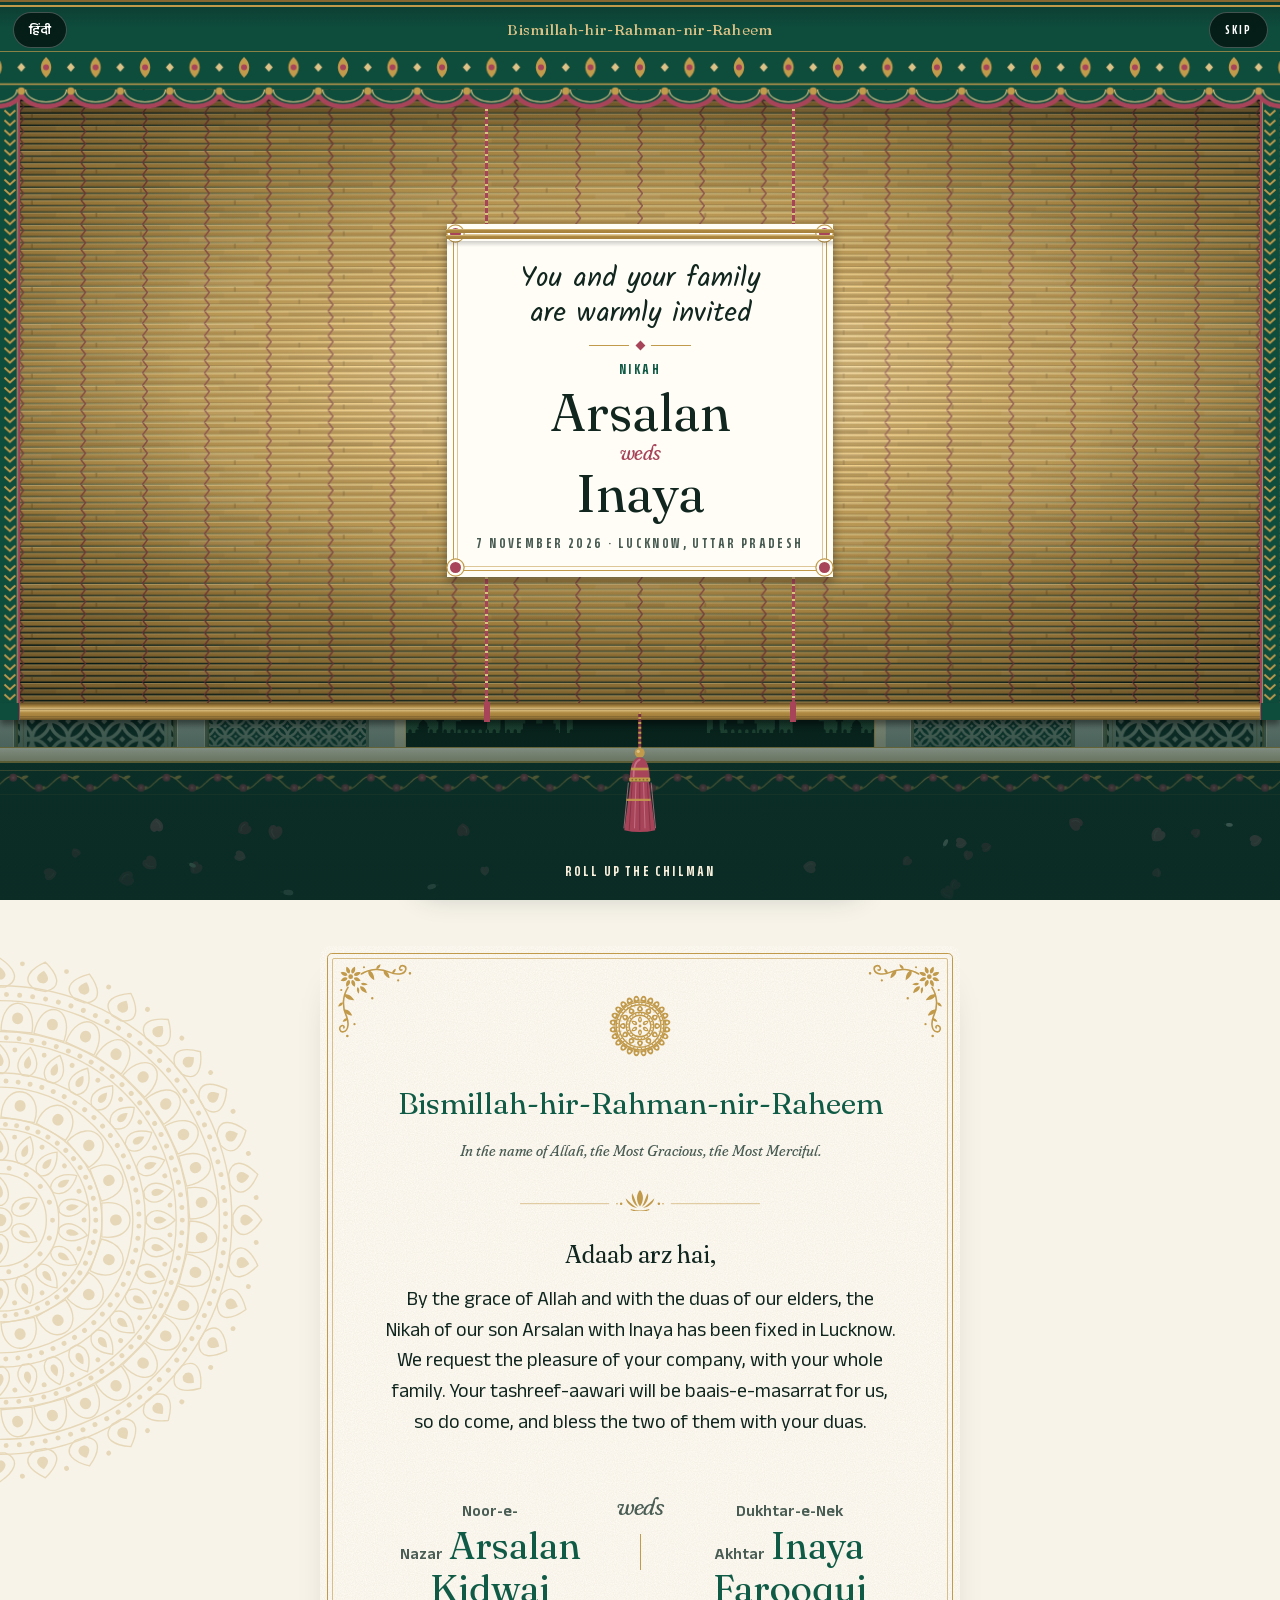
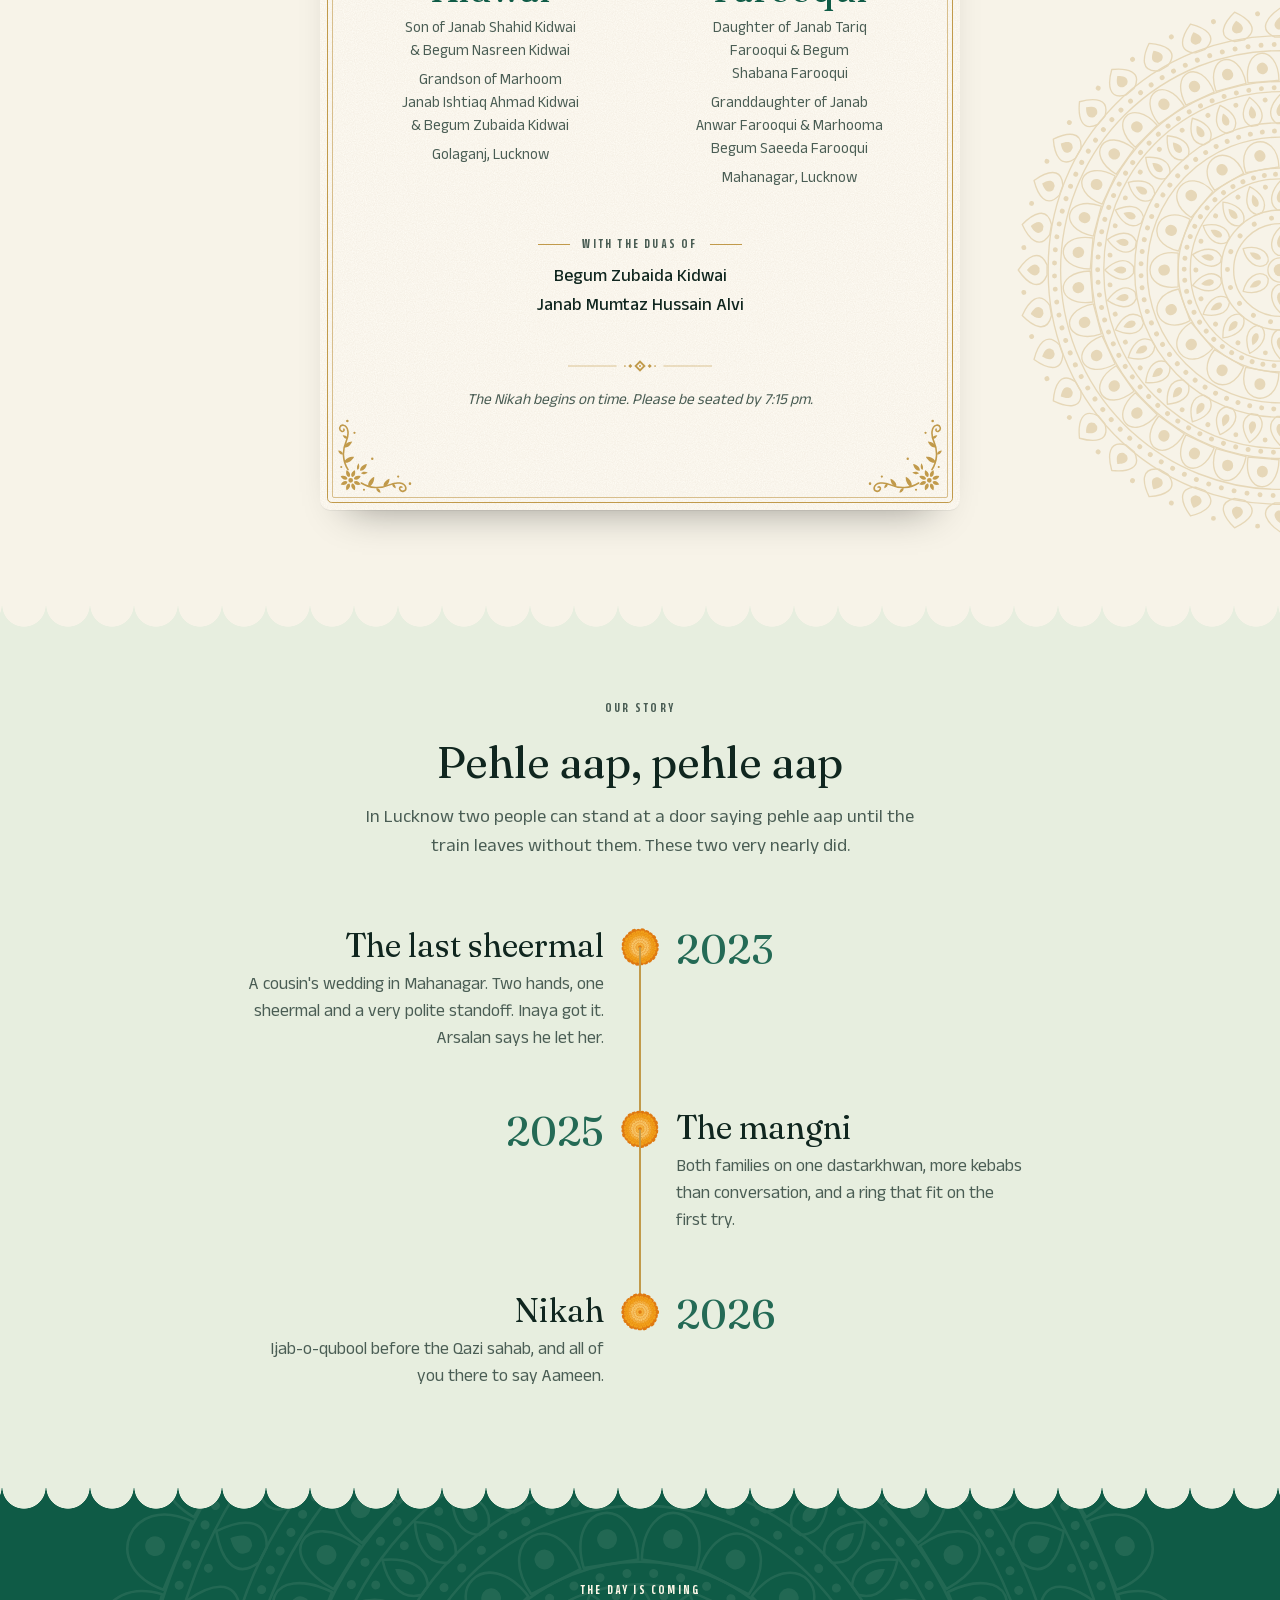
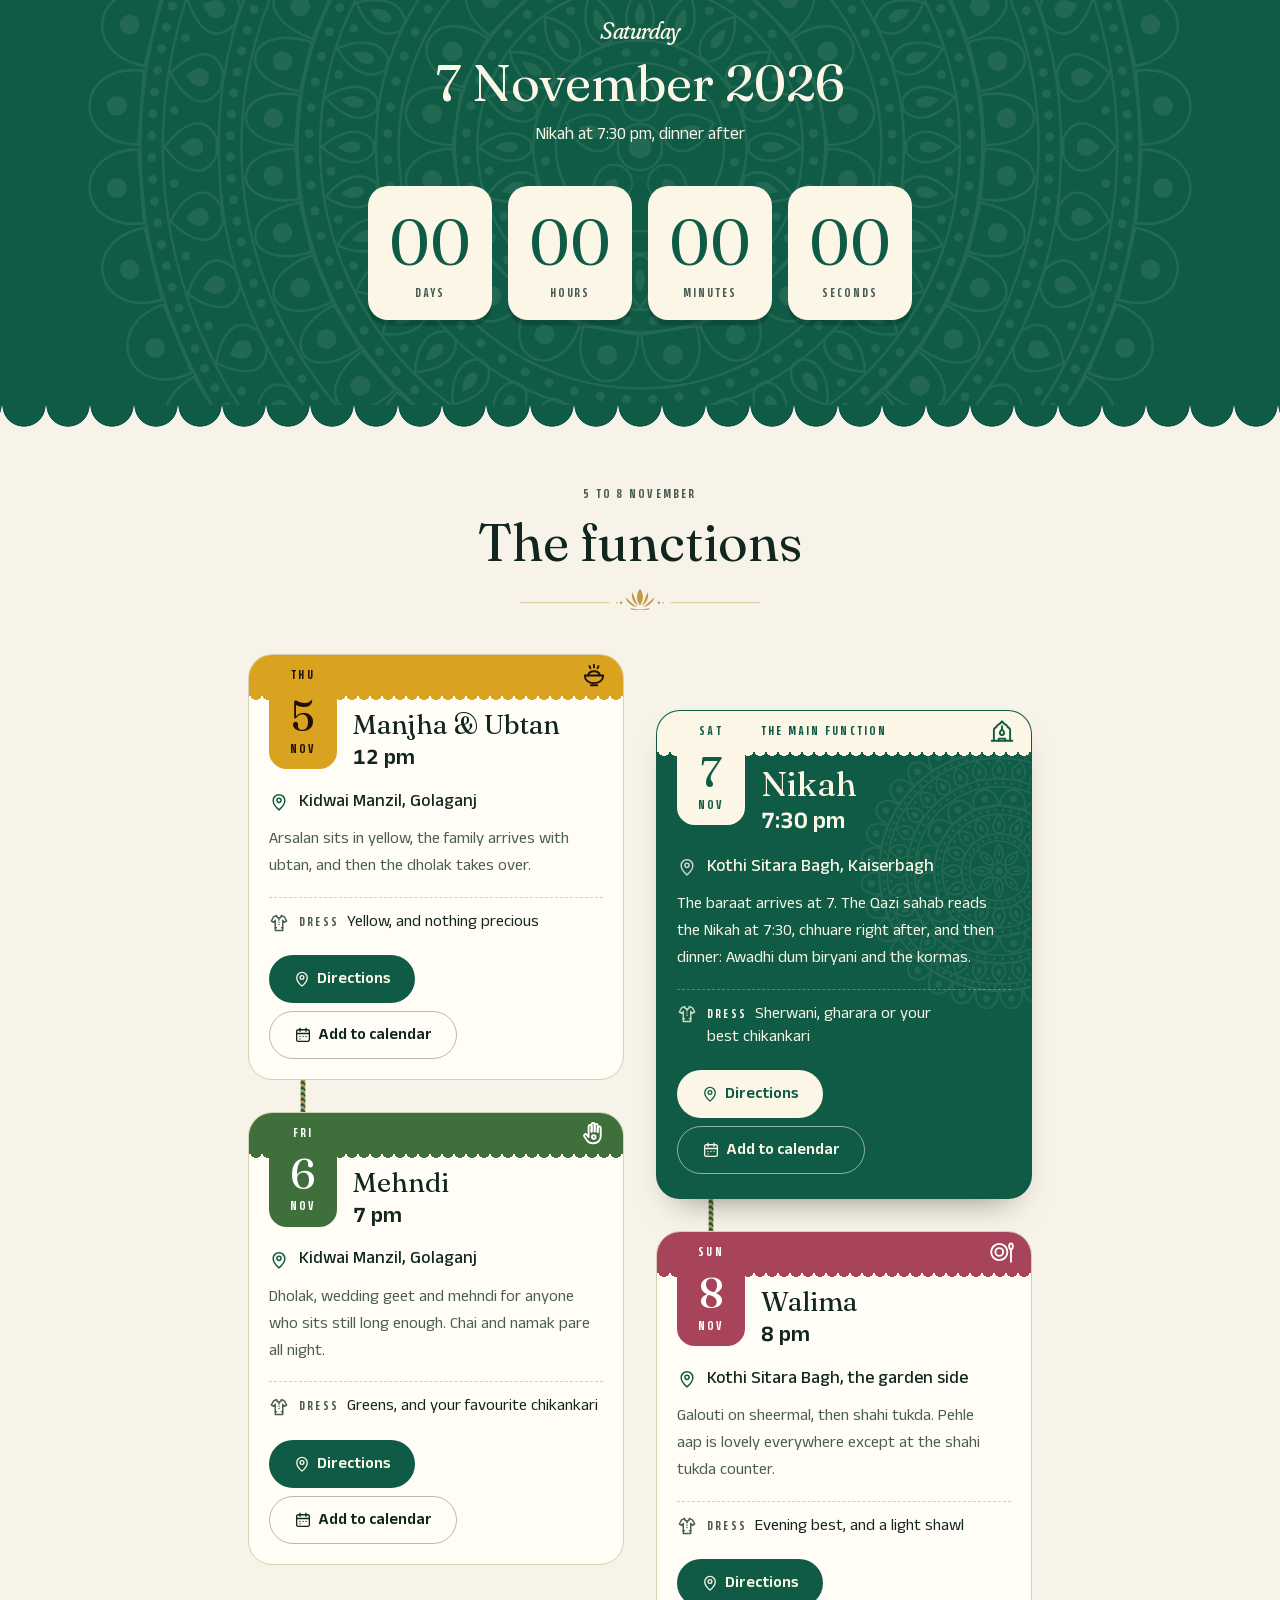
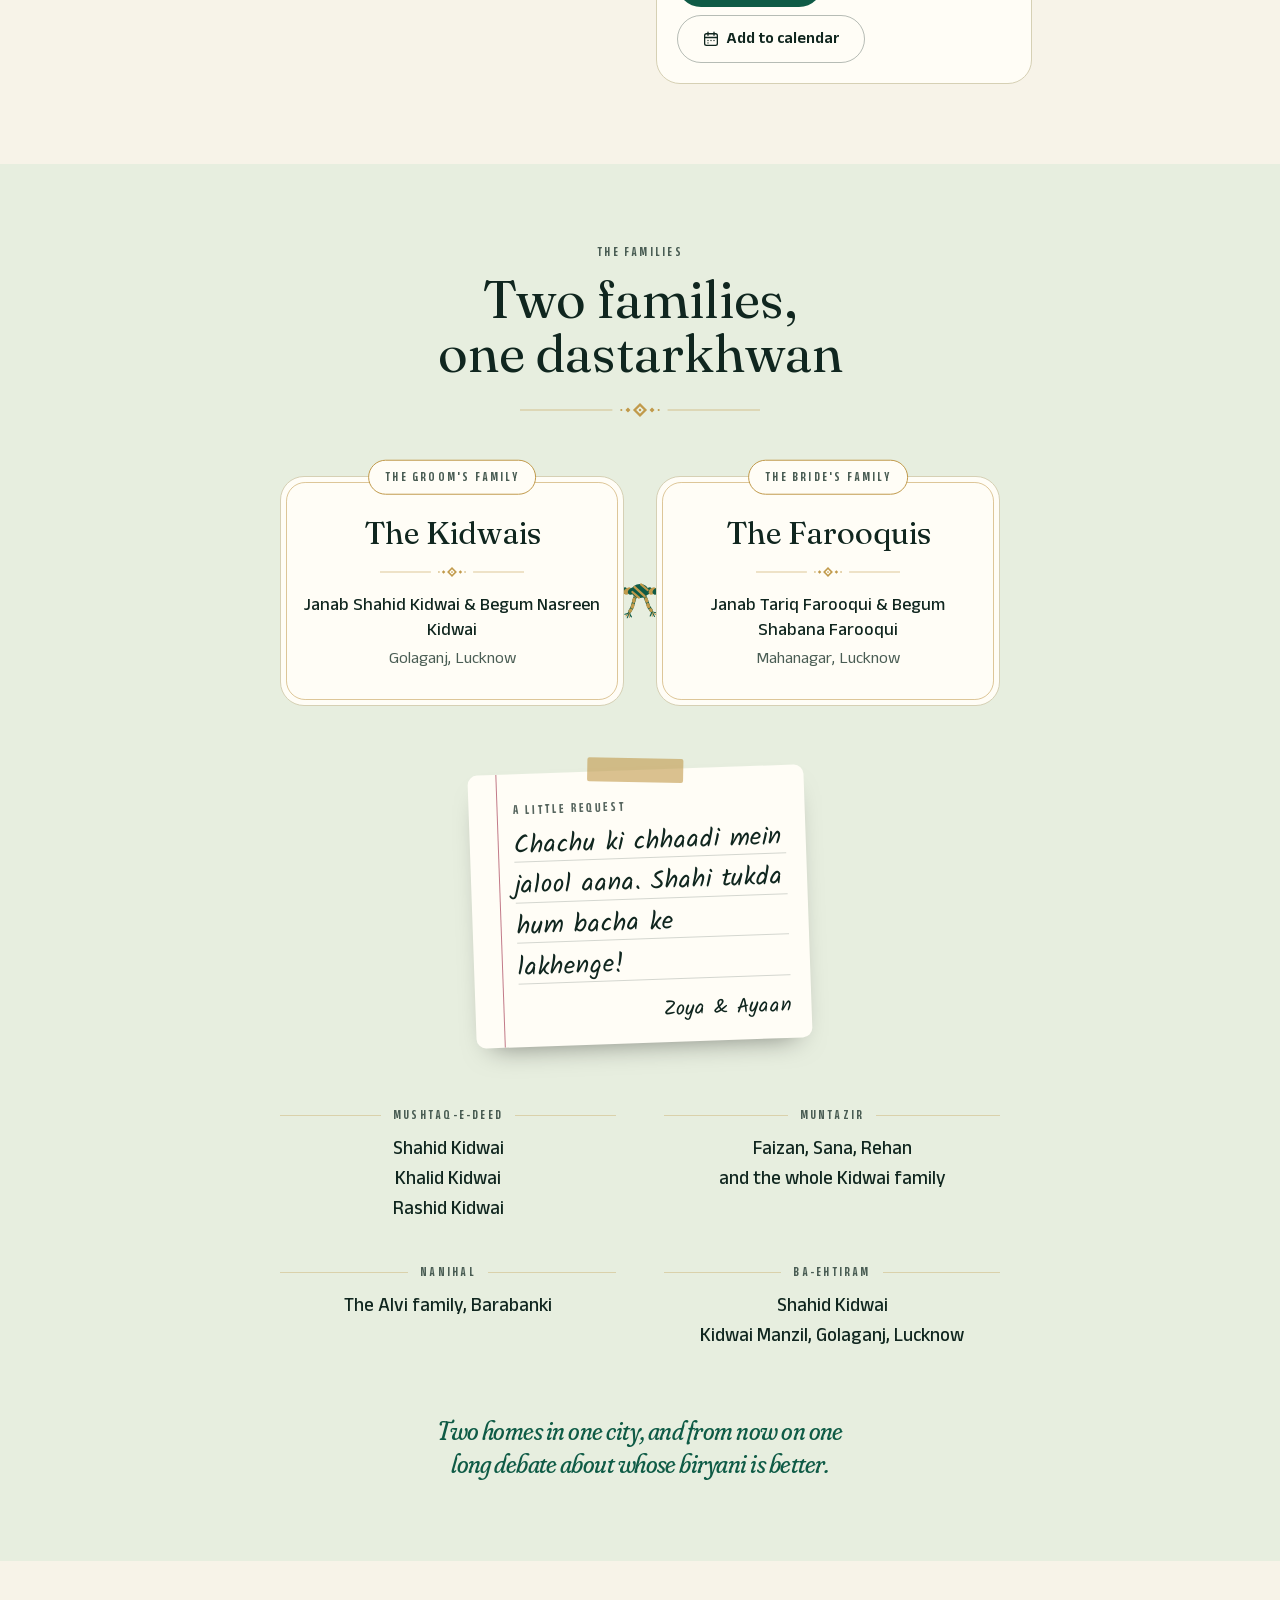
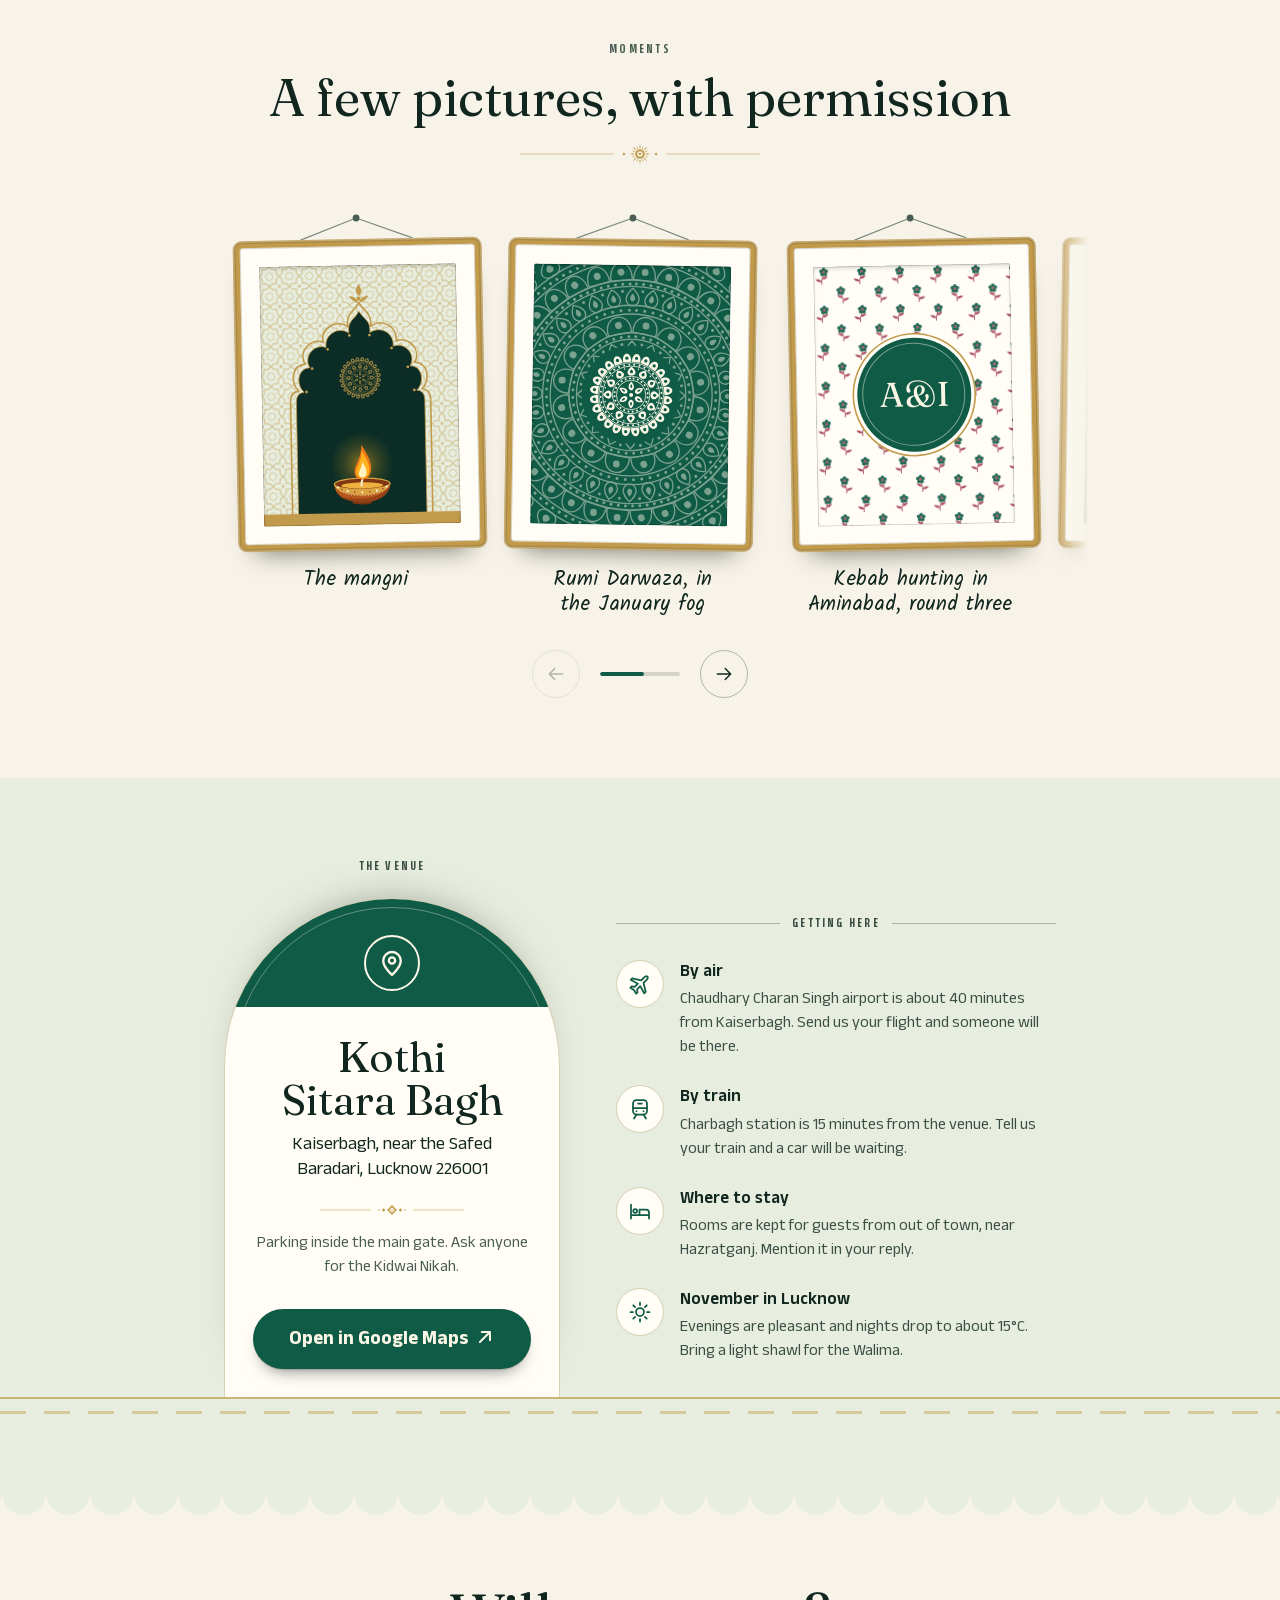
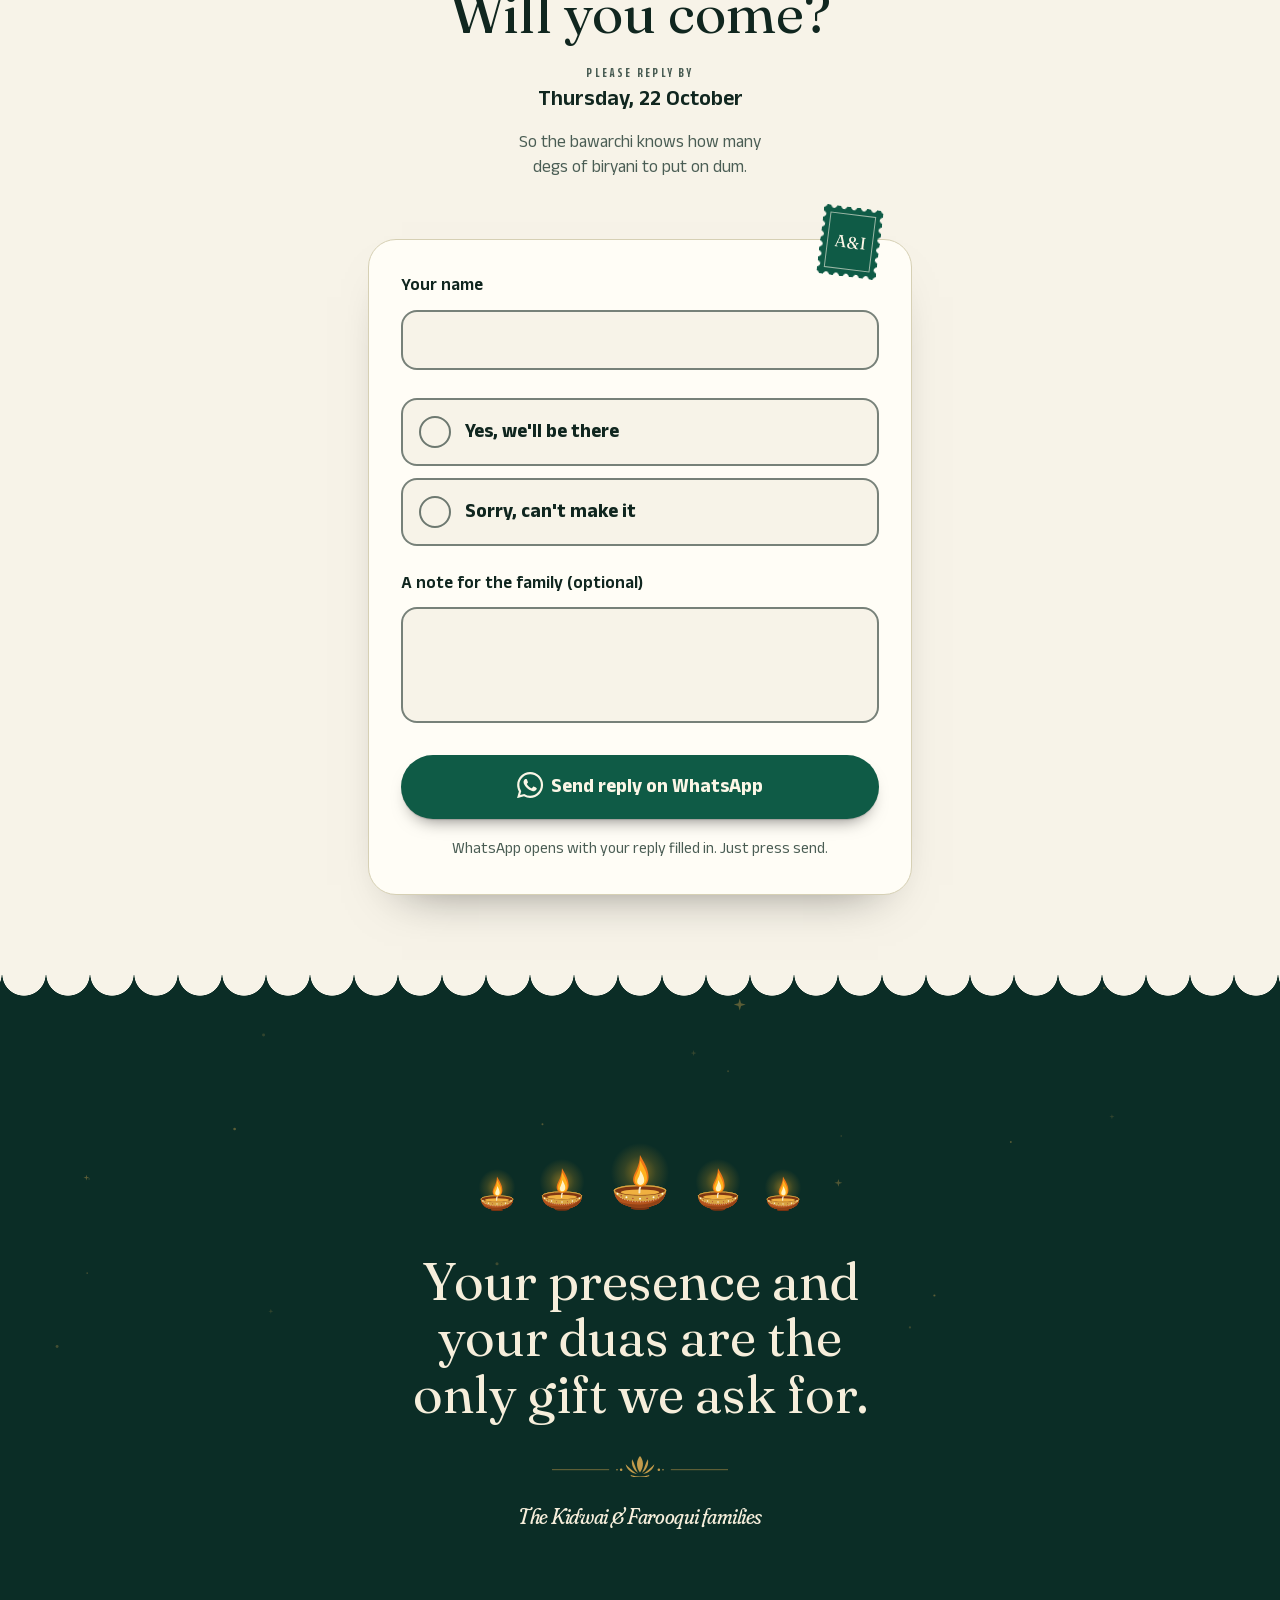
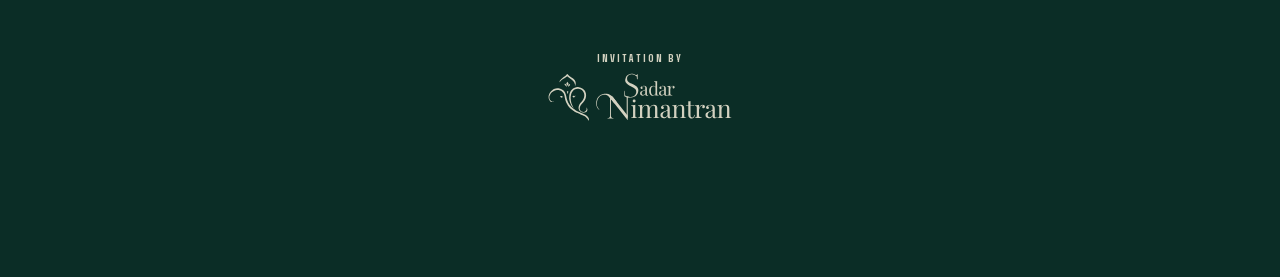
==== index.html @ 060db941 "Publish invitation at GitHub Pages root Co-authored-by: Copilot <223556219+Copilot@users.noreply.git" ====
<!DOCTYPE html><html lang="en-IN" data-scroll-behavior="smooth" class="rozha_one_fb8da846-module__mEJhaW__variable fraunces_39f4e5ae-module__KIwuOG__variable anek_devanagari_e30c425-module__dc5SAa__variable anek_latin_2d31f974-module__HtJTQG__variable kalam_dbe3404c-module__3u8vNa__variable baloo_2_d93e222-module__LskO8q__variable tiro_devanagari_hindi_85c24d3a-module__KNwxJa__variable antialiased" style="overflow: hidden; overscroll-behavior: none; scroll-padding-top: 0px;"><head><meta charset="utf-8"><meta name="viewport" content="width=device-width, initial-scale=1, viewport-fit=cover"><link rel="stylesheet" href="css/2alt8jqq6783k.css" data-precedence="next"><link rel="stylesheet" href="css/2plwyeaesegzf.css" data-precedence="next"><style data-precedence="medium" data-href="sn-scene-noor">
.nr{--aw:min(76cqw,58cqh);--at:13cqh;--fl:18cqh;--fz:5.4cqh;--pier:3.2cqw;--sw:25cqw;--st:23cqh;--lw:min(13.5cqw,7.2cqh);--sky:calc(var(--aw)*.15);--fw:.5}
.nr-wide,.nr-flat{display:none}
.nr-arch{position:absolute;top:var(--at);bottom:var(--fl);left:calc(50% - var(--aw)/2);width:var(--aw)}
.nr-side{position:absolute;top:var(--st);bottom:var(--fl);width:var(--sw)}
.nr-s1l{left:calc(50% - var(--aw)/2 - var(--pier) - var(--sw))}
.nr-s1r{left:calc(50% + var(--aw)/2 + var(--pier))}
.nr-s2l{left:calc(50% - var(--aw)/2 - var(--pier)*2 - var(--sw)*2)}
.nr-s2r{left:calc(50% + var(--aw)/2 + var(--pier)*2 + var(--sw))}
.nr-open{position:absolute;left:1.92%;right:1.92%;bottom:0}
.nr-fish{--fishw:min(calc(var(--aw)*var(--fw)),var(--fishmax,26cqh));position:absolute;left:50%;width:var(--fishw);margin-left:calc(var(--fishw)/-2);top:calc(var(--at) - var(--fishw)*.2545)}
.nr-rose{position:absolute;top:calc(var(--at) + var(--aw)*.07);width:calc(var(--aw)*.1)}
.nr-moon{position:absolute;left:calc(50% + var(--aw)*.17);top:calc(var(--at) + var(--aw)*.27);width:calc(var(--aw)*.15)}
.nr-lamp{position:absolute;transform-origin:50% 0}
.nr-lamp>div{transform-origin:50% 0;width:calc(var(--lw)*var(--k,1));margin-left:calc(var(--lw)*var(--k,1)/-2)}
.nr-chain{width:max(1px,.26cqw);height:var(--ch,2.4cqh);margin:0 auto}
.nr-lamp-c{left:50%;top:calc(var(--at) + .3cqh);--k:1.04}
.nr-lamp-l1,.nr-lamp-r1{--k:.66;--ch:8.6cqh;top:var(--fz)}
.nr-lamp-l1{left:5cqw}
.nr-lamp-r1{left:95cqw}
.nr-pool{position:absolute;width:calc(var(--lw)*3.4);height:calc(var(--lw)*3.4);margin-left:calc(var(--lw)*-1.7);margin-top:calc(var(--ch,2.4cqh) + var(--lw)*var(--k,1)*.72 - var(--lw)*1.7);border-radius:50%}
.nr-petal{position:absolute;width:var(--s);height:var(--s);left:var(--x);top:var(--y)}
.nr-lit{opacity:0}
@container (min-aspect-ratio:3/5) and (max-aspect-ratio:1/1){
.nr{--at:10.5cqh;--lw:min(13.5cqw,5.4cqh);--fishmax:20cqh}
.nr-moon{left:calc(50% + var(--aw)*.12);top:calc(var(--at) + var(--aw)*.16);width:calc(var(--aw)*.09)}
}
@container (min-aspect-ratio:1/1){
.nr{--aw:min(max(38cqw,52cqh),62cqh);--at:13cqh;--fl:18cqh;--pier:2.2cqw;--sw:calc((100cqw - var(--aw) - var(--pier)*5)/4);--st:24cqh;--lw:min(7.2cqw,8.4cqh);--sky:min(calc(var(--aw)*.15),9cqh);--fw:.38}
.nr-wide{display:block}
.nr-tall{display:none}
.nr-lamp-l1,.nr-lamp-r1{--k:.8;--ch:2.2cqh;top:calc(var(--st) + .2cqh)}
.nr-lamp-l1{left:calc(50% - var(--aw)/2 - var(--pier) - var(--sw)/2)}
.nr-lamp-r1{left:calc(50% + var(--aw)/2 + var(--pier) + var(--sw)/2)}
.nr-lamp-l2,.nr-lamp-r2{--k:.66;--ch:calc(var(--at) + var(--aw)*.1 - var(--fz));top:var(--fz)}
.nr-lamp-l2{left:calc(50% - var(--aw)/2 - var(--pier)/2)}
.nr-lamp-r2{left:calc(50% + var(--aw)/2 + var(--pier)/2)}
.nr-moon{left:calc(50% + var(--aw)/2 + var(--pier) + var(--sw)*.36);top:calc(var(--st) + var(--sw)*1.08);width:calc(var(--sw)*.3)}
.nr-petal{left:var(--xw,var(--x))}
}
@container (min-aspect-ratio:2/1){
.nr{--aw:min(60cqw,130cqh);--at:11cqh;--st:22cqh;--fw:.24;--sky:min(calc(var(--aw)*.12),8cqh)}
.nr-flat{display:block}
.nr-round{display:none}
}
@keyframes nr-light{0%{opacity:0}28%{opacity:.9}42%{opacity:.45}60%{opacity:1}74%{opacity:.82}100%{opacity:1}}
@keyframes nr-fade{from{opacity:0}to{opacity:1}}
@keyframes nr-moon{from{opacity:0;transform:translateY(18%)}to{opacity:1;transform:translateY(0)}}
@keyframes nr-glow{from{opacity:.55}to{opacity:1}}
@keyframes nr-swing{0%{transform:rotate(7deg)}22%{transform:rotate(-5deg)}44%{transform:rotate(3.2deg)}66%{transform:rotate(-1.8deg)}84%{transform:rotate(.8deg)}100%{transform:rotate(0)}}
@keyframes nr-sway{from{transform:rotate(-1.2deg)}to{transform:rotate(1.2deg)}}
@keyframes nr-settle{0%{opacity:0;transform:translateY(-70%) scale(.6)}60%{opacity:1}100%{opacity:1;transform:none}}
[data-active="true"]>.nr .nr-lit{animation:nr-light 1.1s ease-out var(--d,1s) both}
[data-active="true"]>.nr .nr-stars{animation:nr-fade 2.4s ease-out .3s both}
[data-active="true"]>.nr .nr-moon{animation:nr-moon 1.6s cubic-bezier(.22,1,.36,1) .2s both}
[data-active="true"]>.nr .nr-halo{animation:nr-glow 5.5s ease-in-out 1.8s infinite alternate}
[data-active="true"]>.nr .nr-lamp{animation:nr-swing 2.6s cubic-bezier(.37,0,.63,1) var(--s,.2s) both}
[data-active="true"]>.nr .nr-lamp>div{animation:nr-sway 7s cubic-bezier(.37,0,.63,1) calc(var(--s,.2s) + 2.6s) infinite alternate}
[data-active="true"]>.nr .nr-petal{animation:nr-settle .9s cubic-bezier(.22,1,.36,1) var(--d,1.2s) both}
[data-active="false"]>.nr *{animation-play-state:paused!important}
@media (prefers-reduced-motion:reduce){
[data-active="true"]>.nr .nr-lit,[data-active="true"]>.nr .nr-stars,[data-active="true"]>.nr .nr-moon,[data-active="true"]>.nr .nr-petal{animation-delay:0s}
[data-active="true"]>.nr .nr-lamp,[data-active="true"]>.nr .nr-lamp>div,[data-active="true"]>.nr .nr-halo{animation:none}
}
</style><style data-precedence="default" data-href="sn-invite-hero nyota-invite-story">
.sn-hero{--hero-cap:13.5svh;--hero-name:clamp(2.1rem,min(19cqw,var(--hero-cap)),8.5rem);--hero-pad:6rem;--hero-shift:0rem}
@media (max-height:740px){.sn-hero{--hero-shift:1.5rem}}
@media (max-height:480px) and (orientation:landscape){
.sn-hero{--hero-cap:12svh;--hero-pad:5rem;--hero-shift:-.5rem}
.sn-hero-names{display:flex;flex-wrap:wrap;align-items:baseline;justify-content:center;column-gap:.4em}
.sn-hero-join{margin-block:0;font-size:.5em}
.sn-hero-join>[aria-hidden]{display:none}
.sn-hero-note{max-width:44em}
}

@keyframes story-flower {
  from { opacity: 0; transform: scale(0.3) rotate(-70deg); }
  to { opacity: 1; transform: none; }
}
@keyframes story-thread {
  from { transform: scaleY(0); }
  to { transform: none; }
}
@supports (animation-timeline: view()) {
  @media (prefers-reduced-motion: no-preference) {
    .story-flower {
      animation: story-flower linear both;
      animation-timeline: view(0px);
      animation-range: entry 0px entry 190px;
    }
    .story-thread {
      animation: story-thread linear both;
      animation-timeline: view(0px);
      animation-range: entry 150px entry calc(100% + 170px);
    }
  }
}
</style><meta name="theme-color" content="#0b2d26"><title>Arsalan weds Inaya · Sample wedding invitation · Sadar Nimantran</title><meta name="description" content="By the grace of Allah and with the duas of our elders, the Nikah of our son Arsalan with Inaya has been fixed in Lucknow. We request the pleasure of your…"><meta name="application-name" content="Sadar Nimantran"><meta name="robots" content="index, follow"><link rel="canonical" href="https://sadarnimantran.in/invite/arsalan-inaya"><meta name="format-detection" content="telephone=no"><meta property="og:title" content="Arsalan weds Inaya"><meta property="og:description" content="By the grace of Allah and with the duas of our elders, the Nikah of our son Arsalan with Inaya has been fixed in Lucknow. We request the pleasure of your…"><meta property="og:url" content="https://sadarnimantran.in/invite/arsalan-inaya"><meta property="og:locale" content="en_IN"><meta property="og:image" content="og"><meta property="og:image:width" content="1200"><meta property="og:image:height" content="630"><meta property="og:image:alt" content="Arsalan weds Inaya"><meta property="og:type" content="website"><meta name="twitter:card" content="summary_large_image"><meta name="twitter:title" content="Arsalan weds Inaya"><meta name="twitter:description" content="By the grace of Allah and with the duas of our elders, the Nikah of our son Arsalan with Inaya has been fixed in Lucknow. We request the pleasure of your…"><meta name="twitter:image" content="https://sadarnimantran.in/api/og?slug=arsalan-inaya"><link rel="icon" href="favicon.ico" sizes="48x48" type="image/x-icon"><link rel="icon" href="fonts/icon.svg" sizes="any" type="image/svg+xml"><link rel="apple-touch-icon" href="images/apple-icon.png" sizes="180x180" type="image/png"><meta name="next-size-adjust" content=""><style></style></head><body style="overflow: hidden; overscroll-behavior: none; background-color: rgb(11, 45, 38);"><div hidden=""><!--$--><!--/$--></div><svg width="0" height="0" aria-hidden="true" focusable="false" style="position:absolute;width:0;height:0;overflow:hidden"><defs><g id="zm"><g id="zm0"><path d="M41.1 -2A3.7 3.7 0 0 1 44.9 3.8A4.1 4.1 0 0 1 40 9.5A3.8 3.8 0 0 1 42.5 16.2A3.9 3.9 0 0 1 36.2 19.7A3.9 3.9 0 0 1 36.9 26.8A4 4 0 0 1 29.6 28.6A4.6 4.6 0 0 1 29.5 37.1A4.3 4.3 0 0 1 21.8 34.9A3.8 3.8 0 0 1 18.8 41.2A3.9 3.9 0 0 1 11.8 39.4A4.2 4.2 0 0 1 7.4 45.8A4 4 0 0 1 1.6 41.1A4.6 4.6 0 0 1 -4.3 47.2A4.8 4.8 0 0 1 -9.6 40A3.7 3.7 0 0 1 -16.1 42A3.4 3.4 0 0 1 -19 36.5A4.3 4.3 0 0 1 -26.9 38.3A4.6 4.6 0 0 1 -28.2 30A3.7 3.7 0 0 1 -35 28.6A4.1 4.1 0 0 1 -35.4 21A3.6 3.6 0 0 1 -41.2 17.7A3.4 3.4 0 0 1 -39.5 11.5A4.4 4.4 0 0 1 -46.4 7.1A4.5 4.5 0 0 1 -41.2 0.7A4.1 4.1 0 0 1 -45.9 -5.2A3.6 3.6 0 0 1 -40.2 -8.7A4.3 4.3 0 0 1 -44 -15.8A4.3 4.3 0 0 1 -36.6 -18.8A4.2 4.2 0 0 1 -38.2 -26.4A4.3 4.3 0 0 1 -30.5 -27.7A4.1 4.1 0 0 1 -29.8 -35.3A4.4 4.4 0 0 1 -21.7 -35A4.4 4.4 0 0 1 -19.3 -42.9A4.2 4.2 0 0 1 -12.4 -39.2A4 4 0 0 1 -8 -45.2A4.2 4.2 0 0 1 -1.4 -41.1A3.7 3.7 0 0 1 4.3 -45A4 4 0 0 1 9.8 -40A3.8 3.8 0 0 1 16.4 -42.2A3.3 3.3 0 0 1 18.8 -36.6A4.4 4.4 0 0 1 26.7 -38.7A4.8 4.8 0 0 1 28.2 -30A4.4 4.4 0 0 1 36.3 -29.6A4.2 4.2 0 0 1 34.9 -21.9A4.5 4.5 0 0 1 42.8 -19.6A4.4 4.4 0 0 1 39.3 -12.3A4.5 4.5 0 0 1 46.5 -8.2A4.4 4.4 0 0 1 41.1 -2Z" fill="var(--z2,#e07b12)" stroke="none" stroke-width="0" stroke-linejoin="round"></path><path d="M45.3 3.8L40.7 3.4M42.4 16.2L38.2 14.6M36.7 26.7L33 24M28.3 35.6L25.4 32M18.8 41.4L16.9 37.2M7.3 44.9L6.5 40.3M-4.1 45.2L-3.7 40.7M-16.3 42.4L-14.6 38.2M-26.1 37.2L-23.4 33.5M-35.2 28.8L-31.6 25.9M-41.8 17.9L-37.6 16.1M-44.9 6.9L-40.4 6.2M-45.1 -5.1L-40.6 -4.6M-42.8 -15.3L-38.5 -13.8M-37.4 -25.8L-33.6 -23.2M-29.3 -34.7L-26.4 -31.2M-18.7 -41.4L-16.8 -37.2M-7.9 -44.7L-7.1 -40.2M4.4 -45.2L3.9 -40.7M16.4 -42.4L14.8 -38.1M25.8 -37.4L23.2 -33.6M35.2 -28.7L31.6 -25.8M41.3 -18.9L37.1 -17M44.8 -7.9L40.2 -7.1" fill="none" stroke="var(--z5,#ca6710)" stroke-width="0.5" stroke-linecap="round"></path></g><g id="zm1"><path d="M35.9 5.8A3.6 3.6 0 0 1 37.9 12.2A3.6 3.6 0 0 1 32.6 16.1A3.8 3.8 0 0 1 33.2 23.1A3.9 3.9 0 0 1 26.3 25.1A4 4 0 0 1 25 32.3A4.2 4.2 0 0 1 17.3 32A4.3 4.3 0 0 1 14.2 39.3A4.2 4.2 0 0 1 7.4 35.6A3.7 3.7 0 0 1 2.2 40.2A3.9 3.9 0 0 1 -3.7 36.2A3.9 3.9 0 0 1 -10.2 39.6A3.7 3.7 0 0 1 -13.6 33.7A3.5 3.5 0 0 1 -20.1 34.1A3.7 3.7 0 0 1 -23.2 28A3.7 3.7 0 0 1 -29.9 26.7A4 4 0 0 1 -30.8 19.3A4.3 4.3 0 0 1 -38.3 16.7A4.1 4.1 0 0 1 -35 9.8A3.8 3.8 0 0 1 -40.2 5A3.7 3.7 0 0 1 -36.3 -0.8A3.5 3.5 0 0 1 -39 -6.7A3.5 3.5 0 0 1 -34.5 -11.4A3.6 3.6 0 0 1 -35.6 -18.1A4 4 0 0 1 -29.1 -21.8A4.1 4.1 0 0 1 -29 -29.4A4.3 4.3 0 0 1 -21.1 -29.6A3.6 3.6 0 0 1 -18 -35.5A3.5 3.5 0 0 1 -11.6 -34.5A4 4 0 0 1 -7.1 -40.4A4.1 4.1 0 0 1 -0.8 -36.3A3.6 3.6 0 0 1 5.1 -39.4A3.4 3.4 0 0 1 9.6 -35.1A4.2 4.2 0 0 1 16.9 -38A4 4 0 0 1 19.1 -30.9A3.7 3.7 0 0 1 25.9 -30.7A4.1 4.1 0 0 1 27.9 -23.3A4.3 4.3 0 0 1 35.7 -21.6A4.2 4.2 0 0 1 33.5 -14.2A4 4 0 0 1 39.8 -10.2A3.6 3.6 0 0 1 36 -4.8A4.4 4.4 0 0 1 41.9 0.7A4.3 4.3 0 0 1 35.9 5.8Z" fill="var(--z1,#f2a31b)" stroke="var(--z2,#e07b12)" stroke-width="0.8" stroke-linejoin="round"></path><path d="M38.2 12.3L34.1 11M32.9 23L29.4 20.5M24.6 31.7L22 28.4M13.6 37.7L12.2 33.7M2.2 40.1L2 35.8M-10 38.9L-8.9 34.7M-20.4 34.6L-18.2 30.9M-29.9 26.7L-26.7 23.9M-36.8 16L-32.9 14.3M-39.8 4.9L-35.6 4.4M-39.5 -6.8L-35.3 -6.1M-35.8 -18.2L-32 -16.2M-28.2 -28.6L-25.2 -25.5M-18.2 -35.8L-16.2 -32M-7 -39.5L-6.2 -35.3M5.1 -39.8L4.6 -35.6M16.3 -36.7L14.5 -32.8M25.9 -30.6L23.2 -27.4M34.3 -20.8L30.7 -18.6M38.9 -10L34.7 -8.9M40.1 0.7L35.9 0.6" fill="none" stroke="var(--z2,#e07b12)" stroke-width="0.5" stroke-linecap="round"></path></g><g id="zm2"><path d="M31 -3.8A3.8 3.8 0 0 1 35.1 1.9A3.5 3.5 0 0 1 30.5 6.5A3.5 3.5 0 0 1 31.7 12.9A3.8 3.8 0 0 1 26.1 17.1A3.9 3.9 0 0 1 25.9 24.4A3.5 3.5 0 0 1 19.4 24.4A3.5 3.5 0 0 1 16.4 30.2A3.8 3.8 0 0 1 9.3 29.8A3.8 3.8 0 0 1 4.5 34.8A3.7 3.7 0 0 1 -1.2 31.2A4.1 4.1 0 0 1 -7.6 35.2A4 4 0 0 1 -11.6 29A4 4 0 0 1 -18.8 30.5A4 4 0 0 1 -20.7 23.4A3.6 3.6 0 0 1 -27 21.5A4.2 4.2 0 0 1 -28 13.8A3.6 3.6 0 0 1 -33.2 9.6A3.3 3.3 0 0 1 -31 4A3.5 3.5 0 0 1 -34.1 -1.6A3.4 3.4 0 0 1 -30.5 -6.8A4 4 0 0 1 -33 -13.8A3.9 3.9 0 0 1 -26.4 -16.7A4 4 0 0 1 -26.4 -24A4 4 0 0 1 -18.9 -24.8A3.7 3.7 0 0 1 -16 -31A4 4 0 0 1 -8.8 -29.9A3.4 3.4 0 0 1 -3.8 -33.8A2.9 2.9 0 0 1 1 -31.2A3.7 3.7 0 0 1 7.2 -34.3A3.8 3.8 0 0 1 11.6 -29A3.4 3.4 0 0 1 18 -28.9A3.5 3.5 0 0 1 20.9 -23.2A3.6 3.6 0 0 1 27.3 -21.3A3.7 3.7 0 0 1 27.6 -14.5A3.7 3.7 0 0 1 33.3 -10.7A3.9 3.9 0 0 1 31 -3.8Z" fill="var(--z1,#f2a31b)" stroke="var(--z2,#e07b12)" stroke-width="0.8" stroke-linejoin="round"></path><path d="M34.4 1.8L30.5 1.6M31.9 12.9L28.3 11.5M25.1 23.6L22.2 20.9M16.4 30.3L14.6 26.8M4.4 34.2L3.9 30.3M-7.3 33.7L-6.5 29.8M-18.1 29.3L-16.1 26M-27 21.4L-23.9 19M-33.1 9.6L-29.3 8.5M-34.4 -1.6L-30.5 -1.5M-31.8 -13.3L-28.2 -11.7M-25.5 -23.2L-22.6 -20.6M-15.8 -30.6L-14 -27.1M-3.8 -34.2L-3.4 -30.3M7 -33.7L6.2 -29.9M18.2 -29.2L16.1 -25.9M27.1 -21.2L24.1 -18.8M32.8 -10.5L29.1 -9.3" fill="none" stroke="var(--z2,#e07b12)" stroke-width="0.5" stroke-linecap="round"></path></g><g id="zm3"><path d="M25.6 2.7A3.6 3.6 0 0 1 27.8 9A3.3 3.3 0 0 1 22.7 12.2A3.7 3.7 0 0 1 22.5 19.1A4 4 0 0 1 15.3 20.7A3.5 3.5 0 0 1 11.9 26.4A3.6 3.6 0 0 1 5.3 25.2A3.4 3.4 0 0 1 -0.1 28.5A3.1 3.1 0 0 1 -4.9 25.3A3.3 3.3 0 0 1 -10.9 25.8A3.8 3.8 0 0 1 -15.5 20.5A3.5 3.5 0 0 1 -21.8 18.9A3.4 3.4 0 0 1 -22.4 12.6A3.3 3.3 0 0 1 -26.9 8.4A3.1 3.1 0 0 1 -25.6 2.8A3.6 3.6 0 0 1 -29.1 -2.9A3.8 3.8 0 0 1 -24.4 -8.2A3.3 3.3 0 0 1 -24.4 -14.4A3.2 3.2 0 0 1 -19.2 -17.1A3.4 3.4 0 0 1 -16.8 -22.9A3.6 3.6 0 0 1 -10.2 -23.6A3.4 3.4 0 0 1 -5.5 -27.9A2.6 2.6 0 0 1 -1.2 -25.7A3.3 3.3 0 0 1 4.6 -27.8A4.1 4.1 0 0 1 10.8 -23.3A3.4 3.4 0 0 1 17.1 -22.8A2.7 2.7 0 0 1 18.4 -18A3.3 3.3 0 0 1 23.8 -15A3.9 3.9 0 0 1 24.5 -7.9A3.4 3.4 0 0 1 28.2 -2.9A3.3 3.3 0 0 1 25.6 2.7Z" fill="var(--z3,#f5b33d)" stroke="var(--z2,#e07b12)" stroke-width="0.8" stroke-linejoin="round"></path><path d="M27 8.8L23.6 7.7M21.7 18.4L19 16.1M11.7 25.9L10.3 22.6M-0.1 28.4L-0.1 24.9M-11.1 26.2L-9.7 22.9M-21.4 18.6L-18.8 16.3M-27.1 8.4L-23.7 7.4M-28.3 -2.8L-24.7 -2.5M-24.5 -14.4L-21.4 -12.6M-16.8 -22.9L-14.7 -20M-5.5 -27.9L-4.9 -24.4M4.6 -28L4 -24.5M17 -22.7L14.9 -19.9M24 -15.2L21 -13.3M28.2 -2.9L24.7 -2.5" fill="none" stroke="var(--z2,#e07b12)" stroke-width="0.5" stroke-linecap="round"></path></g><g id="zm4"><path d="M20.1 -2.2A3.5 3.5 0 0 1 23 3.6A3.3 3.3 0 0 1 18.6 8A3.5 3.5 0 0 1 18.3 14.4A3.3 3.3 0 0 1 12.5 16A3.5 3.5 0 0 1 9.1 21.4A3.1 3.1 0 0 1 3.6 19.9A3.2 3.2 0 0 1 -1.8 22.3A4 4 0 0 1 -8.2 18.5A3.3 3.3 0 0 1 -14.3 17.8A3.1 3.1 0 0 1 -16.1 12.3A3.5 3.5 0 0 1 -21.5 8.8A3 3 0 0 1 -20 3.4A3.5 3.5 0 0 1 -23.1 -2.1A3.6 3.6 0 0 1 -18.9 -7.2A3.2 3.2 0 0 1 -18.2 -13.2A3.1 3.1 0 0 1 -13 -15.5A3.2 3.2 0 0 1 -9.5 -20.4A3.6 3.6 0 0 1 -2.8 -20.1A3.3 3.3 0 0 1 2.8 -22.5A3.3 3.3 0 0 1 7.6 -18.8A3.2 3.2 0 0 1 13.3 -17.7A2.9 2.9 0 0 1 15.6 -12.9A3.2 3.2 0 0 1 20.4 -9.3A3.9 3.9 0 0 1 20.1 -2.2Z" fill="var(--z4,#f8c767)" stroke="var(--z2,#e07b12)" stroke-width="0.8" stroke-linejoin="round"></path><path d="M22.1 3.5L19 3M17.6 13.8L15.1 11.8M8.7 20.6L7.5 17.7M-1.8 22.3L-1.6 19.1M-14 17.4L-12 15M-20.7 8.5L-17.7 7.3M-22.3 -2L-19.1 -1.7M-18.1 -13.1L-15.5 -11.2M-9.4 -20.3L-8.1 -17.4M2.7 -22.2L2.3 -19M13.5 -17.8L11.6 -15.3M20.3 -9.3L17.5 -7.9" fill="none" stroke="var(--z2,#e07b12)" stroke-width="0.5" stroke-linecap="round"></path></g><g id="zm5"><path d="M14.5 1.6A3 3 0 0 1 14.4 7.1A3.1 3.1 0 0 1 9.9 10.8A3.1 3.1 0 0 1 6.4 15.3A3 3 0 0 1 0.8 14.6A3 3 0 0 1 -4.8 15.6A3.2 3.2 0 0 1 -9 11.5A3.1 3.1 0 0 1 -13.9 8.6A3.3 3.3 0 0 1 -14.4 2.4A3 3 0 0 1 -15.7 -2.9A3.1 3.1 0 0 1 -12.4 -7.7A3 3 0 0 1 -9.9 -12.6A3 3 0 0 1 -4.6 -13.9A3 3 0 0 1 0.5 -16.1A2.4 2.4 0 0 1 4.4 -13.9A3.1 3.1 0 0 1 10 -13A3.1 3.1 0 0 1 12.3 -7.8A3 3 0 0 1 15.7 -3.5A2.8 2.8 0 0 1 14.5 1.6Z" fill="var(--z4,#f8c767)" stroke="var(--z2,#e07b12)" stroke-width="0.8" stroke-linejoin="round"></path><path d="M14.5 7.1L12 5.9M6.2 14.9L5.1 12.3M-4.7 15.4L-3.9 12.8M-13.7 8.5L-11.3 7M-15.9 -2.9L-13.1 -2.4M-10 -12.6L-8.3 -10.5M0.5 -16.1L0.4 -13.3M9.8 -12.8L8.1 -10.6M15.7 -3.5L13 -2.9" fill="none" stroke="var(--z2,#e07b12)" stroke-width="0.5" stroke-linecap="round"></path></g><g id="zm6"><path d="M8.3 -3.5A2.7 2.7 0 0 1 9.7 1.2A3 3 0 0 1 6.7 6A2.8 2.8 0 0 1 3.2 9.7A2.4 2.4 0 0 1 -1.2 8.9A2.8 2.8 0 0 1 -6.2 8.1A3.1 3.1 0 0 1 -8.5 2.8A2.7 2.7 0 0 1 -9.6 -2A2.9 2.9 0 0 1 -6.4 -6.3A2.7 2.7 0 0 1 -2.7 -9.8A2.4 2.4 0 0 1 1.7 -8.8A2.8 2.8 0 0 1 6.7 -7.8A2.4 2.4 0 0 1 8.3 -3.5Z" fill="var(--z3,#f5b33d)" stroke="var(--z2,#e07b12)" stroke-width="0.8" stroke-linejoin="round"></path><path d="M9.8 1.2L7.4 0.9M3.1 9.4L2.4 7.1M-6 7.8L-4.6 5.9M-9.7 -2.1L-7.3 -1.6M-2.6 -9.5L-2 -7.2M6.5 -7.5L4.9 -5.7" fill="none" stroke="var(--z2,#e07b12)" stroke-width="0.5" stroke-linecap="round"></path></g><path id="zm7" d="M3.5 -1.4A1.4 1.4 0 0 1 4.2 1.1A1.5 1.5 0 0 1 2.3 3A1.4 1.4 0 0 1 0.1 4.3A1.2 1.2 0 0 1 -1.8 3.3A1.4 1.4 0 0 1 -3.9 1.9A1.3 1.3 0 0 1 -3.7 -0.4A1.4 1.4 0 0 1 -3.3 -3A1.5 1.5 0 0 1 -0.6 -3.7A1.4 1.4 0 0 1 1.9 -3.9A1.6 1.6 0 0 1 3.5 -1.4Z" fill="var(--z2,#e07b12)"></path></g><g id="zga"><path d="M39.2 -4A7.6 7.6 0 0 1 43.5 9.4A7.8 7.8 0 0 1 33.8 20.1A7.7 7.7 0 0 1 29.7 33.8A7.8 7.8 0 0 1 15.4 36.2A7.5 7.5 0 0 1 3.9 43.8A7.3 7.3 0 0 1 -8.6 38.4A7.3 7.3 0 0 1 -22.2 37.3A6.3 6.3 0 0 1 -28.3 27.4A7.8 7.8 0 0 1 -40.6 19.9A9.2 9.2 0 0 1 -39.2 3A7.8 7.8 0 0 1 -44 -10.7A6.1 6.1 0 0 1 -35.1 -17.8A7.5 7.5 0 0 1 -31.4 -31.2A8 8 0 0 1 -17.3 -35.4A7.3 7.3 0 0 1 -6.1 -43A8.4 8.4 0 0 1 8.8 -38.4A7.3 7.3 0 0 1 22.4 -37.3A7.3 7.3 0 0 1 29.7 -25.9A7.7 7.7 0 0 1 41.1 -17.5A7.4 7.4 0 0 1 39.2 -4Z" fill="var(--z2,#ce6a16)"></path><path d="M27.4 5.6A6.8 6.8 0 0 1 26.9 18.2A5.7 5.7 0 0 1 17.2 22.1A6.6 6.6 0 0 1 8.4 30.6A7 7 0 0 1 -4.2 27.7A6.7 6.7 0 0 1 -16.6 27.6A7.7 7.7 0 0 1 -23.5 15.1A6.8 6.8 0 0 1 -32 5.8A6.9 6.9 0 0 1 -27.3 -6.1A6.9 6.9 0 0 1 -26.7 -18.8A5.5 5.5 0 0 1 -17.2 -22.1A6.7 6.7 0 0 1 -8.5 -31A6.5 6.5 0 0 1 3.1 -27.8A6.8 6.8 0 0 1 15.7 -28.6A8.3 8.3 0 0 1 23.5 -15.2A6.5 6.5 0 0 1 30.7 -5.7A6.3 6.3 0 0 1 27.4 5.6Z" fill="var(--z1,#f28a1b)"></path><path d="M15.7 -6.9A5.4 5.4 0 0 1 19.7 2.2A4.7 4.7 0 0 1 14.5 9.2A5.2 5.2 0 0 1 8.9 17.1A5 5 0 0 1 -0.3 17.2A5.5 5.5 0 0 1 -10.4 17.3A6.6 6.6 0 0 1 -15.9 6.5A5.2 5.2 0 0 1 -19.1 -2.6A5.3 5.3 0 0 1 -13.4 -10.7A5.4 5.4 0 0 1 -7.3 -18.6A5.3 5.3 0 0 1 2.3 -17A5.5 5.5 0 0 1 12.4 -16A5.2 5.2 0 0 1 15.7 -6.9Z" fill="var(--z4,#f8b967)"></path><path d="M6.9 -2.2A3.4 3.4 0 0 1 7.7 4A3 3 0 0 1 2.8 6.6A3.4 3.4 0 0 1 -3.2 8.1A3.5 3.5 0 0 1 -6.8 2.5A3.4 3.4 0 0 1 -7.9 -3.6A3 3 0 0 1 -3.3 -6.4A3.4 3.4 0 0 1 2.7 -8.3A4 4 0 0 1 6.9 -2.2Z" fill="var(--z2,#ce6a16)"></path></g><g id="zgb"><path d="M39.2 -3.9A7.6 7.6 0 0 1 43.5 9.5A7.9 7.9 0 0 1 33.7 20.3A7.6 7.6 0 0 1 29.3 33.7A7.7 7.7 0 0 1 15.3 36.3A7.3 7.3 0 0 1 3.7 43.3A7.4 7.4 0 0 1 -9.1 38.3A7.7 7.7 0 0 1 -23.4 38.3A7.7 7.7 0 0 1 -29.9 25.5A7.6 7.6 0 0 1 -41 16.9A7.8 7.8 0 0 1 -39.3 2.6A7.2 7.2 0 0 1 -41.8 -10.6A5.5 5.5 0 0 1 -34.9 -18.2A7.5 7.5 0 0 1 -30.8 -31.4A9.1 9.1 0 0 1 -14.8 -36.5A7.6 7.6 0 0 1 -3.2 -44.5A7.1 7.1 0 0 1 8.5 -38.4A7.3 7.3 0 0 1 22 -37.3A6.8 6.8 0 0 1 28.8 -26.8A7.7 7.7 0 0 1 40.6 -18.9A8.1 8.1 0 0 1 39.2 -3.9Z" fill="var(--z7,#d29325)"></path><path d="M27.6 4.8A6.7 6.7 0 0 1 27.1 17.2A6.8 6.8 0 0 1 15.9 23A6.6 6.6 0 0 1 6.7 31A6.2 6.2 0 0 1 -4.3 27.7A6.8 6.8 0 0 1 -16.9 27.7A6.5 6.5 0 0 1 -22.3 16.9A6.7 6.7 0 0 1 -31 8.1A6.5 6.5 0 0 1 -27.8 -3.5A6.8 6.8 0 0 1 -28.1 -16.1A6.9 6.9 0 0 1 -17 -22.3A6.9 6.9 0 0 1 -8.3 -31.7A7.9 7.9 0 0 1 5.7 -27.4A6.7 6.7 0 0 1 18 -26.4A5.8 5.8 0 0 1 22.6 -16.6A6.4 6.4 0 0 1 30.1 -7.4A6.8 6.8 0 0 1 27.6 4.8Z" fill="var(--z6,#f7c531)"></path><path d="M15.6 -7.1A5.3 5.3 0 0 1 19.7 1.9A4.7 4.7 0 0 1 14.6 9A5.2 5.2 0 0 1 9.2 17.1A5.7 5.7 0 0 1 -1.3 17.1A5.5 5.5 0 0 1 -11.5 16.8A5.9 5.9 0 0 1 -15.8 6.7A5.4 5.4 0 0 1 -20 -2.5A6 6 0 0 1 -13.1 -11.1A5.5 5.5 0 0 1 -6.8 -19.2A4.9 4.9 0 0 1 2 -17A5.3 5.3 0 0 1 11.6 -15.6A5 5 0 0 1 15.6 -7.1Z" fill="var(--z8,#fbda73)"></path><path d="M6.8 -2.3A3.4 3.4 0 0 1 7.8 3.8A2.9 2.9 0 0 1 3.1 6.5A3.4 3.4 0 0 1 -2.9 8.2A3.8 3.8 0 0 1 -6.8 2.4A3.3 3.3 0 0 1 -7.7 -3.6A2.7 2.7 0 0 1 -3.5 -6.3A3.3 3.3 0 0 1 2.3 -8.2A4 4 0 0 1 6.8 -2.3Z" fill="var(--z7,#d29325)"></path></g><g id="zl"><path d="M0 0C20.4 14 18 62 0 100C-18 62 -20.4 14 0 0Z" fill="#2e4a2b"></path><path d="M0 0C20.4 14 18 62 0 100Z" fill="#4f8236"></path><path d="M0 3V93M7.56 22L0 29L-7.56 22M9 37L0 44L-9 37M7.56 52L0 59L-7.56 52M6.12 67L0 74L-6.12 67" fill="none" stroke="#a9c46c" stroke-width="2.1" stroke-linecap="round" stroke-linejoin="round" stroke-opacity="0.85"></path></g><g id="zls"><path d="M0 0C23.12 14 20.4 62 0 100C-20.4 62 -23.12 14 0 0Z" fill="#294327"></path><path d="M0 0C23.12 14 20.4 62 0 100Z" fill="#3f6b2d"></path><path d="M0 3V93M8.57 22L0 29L-8.57 22M10.2 37L0 44L-10.2 37M8.57 52L0 59L-8.57 52M6.94 67L0 74L-6.94 67" fill="none" stroke="#a9c46c" stroke-width="2.38" stroke-linecap="round" stroke-linejoin="round" stroke-opacity="0.85"></path></g><g id="zt"><circle cx="0" cy="2.6" r="2.6" fill="#d9a441"></circle><path d="M-4.2 5.4Q0 3.4 4.2 5.4L4.8 10.4H-4.8Z" fill="#b8215f"></path><path d="M-5 12.4L-7 27.6L-4.2 25.6L-1.4 28.2L1.4 25.6L4.2 28.2L7 27.6L5 12.4Z" fill="#b8215f"></path><rect x="-5.4" y="10" width="10.8" height="2.6" rx="1.1" fill="#d9a441"></rect><path d="M-2.3 14L-3.3 24.6M0 14V25M2.3 14L3.3 24.6" fill="none" stroke="#9c2039" stroke-width="0.75" stroke-linecap="round"></path></g><g id="zb"><circle cx="0" cy="2.4" r="2.2" fill="none" stroke="#a9741f" stroke-width="1.3"></circle><path d="M-3.2 4.6C-8 6.4-6.8 14-9.6 19.4H9.6C6.8 14 8 6.4 3.2 4.6Z" fill="#d9a441"></path><path d="M-3.6 8.2C-5.2 11-5 14-6 16.6" fill="none" stroke="#f3d58a" stroke-width="1.5" stroke-linecap="round"></path><rect x="-10.8" y="18.6" width="21.6" height="3" rx="1.5" fill="#a9741f"></rect><circle cx="0" cy="24.4" r="2.4" fill="#a9741f"></circle></g><g id="zf"><path d="M0 0C-9.5 0-14-7.5-11.5-16.5C-9-25-1.5-33-1-52C5-41 13-29 13-16C13-6.5 8 0 0 0Z" fill="var(--z1,#ef7716)"></path><path d="M0-1.5C-7.6-1.5-11-7.6-9-15C-7-22-1.2-28-.8-43C4-34 10.4-25 10.4-14.5C10.4-6.8 6.4-1.5 0-1.5Z" fill="var(--z2,#ffb21e)"></path><path d="M0-3C-4.4-3-6.4-6.8-5.2-11C-4-15.2-.8-18.5-.4-27C2.6-21.5 6-16.5 6-10.5C6-6 3.6-3 0-3Z" fill="var(--z3,#fff3c4)"></path></g><radialGradient id="zdg"><stop offset="0" stop-color="#ffb21e" stop-opacity="0.5"></stop><stop offset="0.55" stop-color="#ffb21e" stop-opacity="0.16"></stop><stop offset="1" stop-color="#ffb21e" stop-opacity="0"></stop></radialGradient><g id="zd0"><ellipse cx="0" cy="111.5" rx="16" ry="3" fill="var(--z4,#783311)"></ellipse><ellipse cx="0" cy="82" rx="44" ry="9" fill="var(--z5,#7e3612)"></ellipse></g><g id="zd1"><path d="M-44 82A44 9 0 0 0 44 82C44 100 26 111 0 111C-26 111-44 100-44 82Z" fill="var(--z6,#b5541c)"></path><path d="M44 82C44 100 26 111 0 111C-16 111-29 107-37 100C-26 104.5-12 106 2 105.5C24 104.5 40 96 44 82Z" fill="var(--z7,#934216)"></path><path d="M-44 82A44 9 0 0 0 44 82A44 18 0 0 1-44 82Z" fill="var(--z8,#d9a441)"></path><ellipse cx="0" cy="82" rx="44" ry="9" fill="none" stroke="var(--z8,#d9a441)" stroke-width="2.2"></ellipse><circle cx="38.48" cy="87.02" r="1.7" fill="#fff6e4"></circle><circle cx="32.25" cy="90.43" r="1.1" fill="#9e1b2a"></circle><circle cx="23.21" cy="93.11" r="1.7" fill="#fff6e4"></circle><circle cx="12.13" cy="94.81" r="1.1" fill="#9e1b2a"></circle><circle cx="0" cy="95.4" r="1.7" fill="#fff6e4"></circle><circle cx="-12.13" cy="94.81" r="1.1" fill="#9e1b2a"></circle><circle cx="-23.21" cy="93.11" r="1.7" fill="#fff6e4"></circle><circle cx="-32.25" cy="90.43" r="1.1" fill="#9e1b2a"></circle><circle cx="-38.48" cy="87.02" r="1.7" fill="#fff6e4"></circle><path d="M-34 93A38 14 0 0 0 34 93" fill="none" stroke="#fff6e4" stroke-width="1.5" stroke-linecap="round" stroke-dasharray="0.1 4.4" opacity="0.9"></path></g><g id="zdl" transform="translate(60 0)"><use href="#zd0"></use><ellipse cx="0" cy="84.5" rx="33" ry="4.8" fill="#f0b040"></ellipse><path d="M-1 85C-1.4 80-.6 77 1 74" fill="none" stroke="#f6ecd0" stroke-width="3.2" stroke-linecap="round"></path><use href="#zd1"></use></g><g id="zdu" transform="translate(60 0)"><use href="#zd0"></use><ellipse cx="0" cy="84.5" rx="33" ry="4.8" fill="#c98a2e"></ellipse><path d="M-1 85C-1.4 80-.6 77 1 74" fill="none" stroke="#f6ecd0" stroke-width="3.2" stroke-linecap="round"></path><circle cx="1.1" cy="73.6" r="2" fill="#2b0f14"></circle><use href="#zd1"></use></g><g id="zdL"><circle cx="60" cy="50" r="50" fill="url(#zdg)"></circle><use href="#zdl"></use></g><g id="zcn"><circle r="48" fill="var(--z2,#a67529)"></circle><circle r="45" fill="var(--z1,#e2ad3c)"></circle><path d="M-31.8-31.8A45 45 0 0 1 31.8-31.8A52 52 0 0 0-31.8-31.8Z" fill="var(--z3,#f3d791)" opacity="0.55"></path><circle r="40.5" fill="none" stroke="var(--z3,#f3d791)" stroke-width="2.3" stroke-linecap="round" stroke-dasharray="0.1 4.141"></circle><circle r="35.5" fill="none" stroke="var(--z2,#a67529)" stroke-width="1.2"></circle><defs><g id="zcg"><ellipse cx="2.2" cy="-2.6" rx="3.7" ry="1.7" transform="rotate(-32 2.2 -2.6)"></ellipse><ellipse cx="2.2" cy="2.6" rx="3.7" ry="1.7" transform="rotate(32 2.2 2.6)"></ellipse></g></defs><g id="zce"><path d="M-3 28.5A27 27 0 0 1-23.4-13.5" fill="none" stroke="var(--z2,#a67529)" stroke-width="1.3" stroke-linecap="round"></path><g fill="var(--z4,#7a4d1b)"><use href="#zcg" transform="translate(-10.11 25.03) rotate(202)"></use><use href="#zcg" transform="translate(-16.44 21.42) rotate(217.5)"></use><use href="#zcg" transform="translate(-21.56 16.25) rotate(233)"></use><use href="#zcg" transform="translate(-25.12 9.9) rotate(248.5)"></use><use href="#zcg" transform="translate(-26.85 2.82) rotate(264)"></use><use href="#zcg" transform="translate(-26.63 -4.46) rotate(279.5)"></use></g></g><use href="#zce" transform="scale(-1 1)"></use><g transform="translate(-15.5 -15.5) scale(0.86)" fill="none" stroke="var(--z4,#7a4d1b)" stroke-width="4" stroke-linecap="round" stroke-linejoin="round" opacity="var(--z5,1)"><path d="M0 0H18M0 7.5H18M1 0H6C16.5 0 16.5 15 6 15H0L11 29"></path><path d="M24 6.5L31 0V29M25 29H37"></path></g></g><g id="zlf"><use href="#zcn" transform="translate(120 50) scale(0.5)"></use><rect x="12" y="58" width="216" height="128" rx="5" fill="#c0271f"></rect><path d="M12 168H228V181A5 5 0 0 1 223 186H17A5 5 0 0 1 12 181Z" fill="#a91f1a" opacity="0.55"></path><g fill="none" stroke="#e9b949"><rect x="19" y="65" width="202" height="114" rx="2" stroke-width="1.6"></rect><rect x="23.5" y="69.5" width="193" height="105" stroke-width="2.2" stroke-linecap="round" stroke-dasharray="0.1 5.86"></rect><rect x="28" y="74" width="184" height="96" stroke-width="1"></rect></g><defs><g id="zlfc"><path transform="translate(2 2) rotate(108)" d="M0 0C3.6 -2.75 3.42 -8.5 0 -12.5C-3.42 -8.5 -3.6 -2.75 0 0Z"></path><path transform="translate(2 2) rotate(135)" d="M0 0C3.6 -3.74 3.42 -11.56 0 -17C-3.42 -11.56 -3.6 -3.74 0 0Z"></path><path transform="translate(2 2) rotate(162)" d="M0 0C3.6 -2.75 3.42 -8.5 0 -12.5C-3.42 -8.5 -3.6 -2.75 0 0Z"></path><circle cx="2.5" cy="2.5" r="3"></circle></g></defs><g fill="#e9b949"><use href="#zlfc" transform="translate(28 74) rotate(0)"></use><use href="#zlfc" transform="translate(212 74) rotate(90)"></use><use href="#zlfc" transform="translate(212 170) rotate(180)"></use><use href="#zlfc" transform="translate(28 170) rotate(270)"></use></g><clipPath id="zlfb"><rect x="12" y="58" width="216" height="128" rx="5"></rect></clipPath><g clip-path="url(#zlfb)"><defs><g id="zlft0"><ellipse cx="10" cy="144" rx="4.03" ry="2.6" transform="rotate(-40 10 144)" fill="#c0271f"></ellipse><ellipse cx="13.79" cy="144" rx="4.03" ry="2.6" transform="rotate(-40 13.79 144)" fill="#f2b632"></ellipse></g><g id="zlft1"><use href="#zlft0"></use><use href="#zlft0" x="7.59"></use></g><g id="zlft2"><use href="#zlft1"></use><use href="#zlft1" x="15.17"></use></g><g id="zlft3"><use href="#zlft2"></use><use href="#zlft2" x="30.34"></use></g><g id="zlft4"><use href="#zlft3"></use><use href="#zlft3" x="60.69"></use></g></defs><use href="#zlft4"></use><use href="#zlft3" x="121.38"></use><use href="#zlft2" x="182.07"></use><use href="#zlft0" x="212.41"></use><ellipse cx="230" cy="144" rx="4.03" ry="2.6" transform="rotate(-40 230 144)" fill="#c0271f"></ellipse></g><g transform="translate(120 144)"><g transform="scale(0.95)"><g transform="translate(-10 20) rotate(112)" fill="none" stroke-width="1" stroke-linecap="round"><path d="M0 0Q3.5 -0.72 4.6 -3.6" stroke="#c0271f"></path><path d="M0 0Q3.5 -0.36 5.8 -1.8" stroke="#f2b632"></path><path d="M0 0Q3.5 0 7 0" stroke="#c0271f"></path><path d="M0 0Q3.5 0.36 5.8 1.8" stroke="#f2b632"></path><path d="M0 0Q3.5 0.72 4.6 3.6" stroke="#c0271f"></path></g><g transform="translate(11 19) rotate(62)" fill="none" stroke-width="1" stroke-linecap="round"><path d="M0 0Q3.5 -0.72 4.6 -3.6" stroke="#c0271f"></path><path d="M0 0Q3.5 -0.36 5.8 -1.8" stroke="#f2b632"></path><path d="M0 0Q3.5 0 7 0" stroke="#c0271f"></path><path d="M0 0Q3.5 0.36 5.8 1.8" stroke="#f2b632"></path><path d="M0 0Q3.5 0.72 4.6 3.6" stroke="#c0271f"></path></g><g fill="none" stroke-linecap="round" stroke-width="3.2"><path d="M-3 3C-8 9-5 14-10 20M3 3C8 8 6 14 11 19" stroke="#c0271f"></path><path d="M-3 3C-8 9-5 14-10 20M3 3C8 8 6 14 11 19" stroke="#f2b632" stroke-dasharray="2.2 3.6"></path></g><ellipse rx="8.5" ry="7" fill="#c0271f"></ellipse><path d="M-5.5-4L4.5 5M-7.5 1L-1 6.5M1-6.5L7.5-1" stroke="#f2b632" stroke-width="2.2" stroke-linecap="round"></path></g></g><g><path d="M12 63C12 60 14 58 17 58H223C226 58 228 60 228 63L127 121.5Q120 125.5 113 121.5Z" fill="#a91f1a"></path><path d="M27 63.5H213L124.5 114.5Q120 117 115.5 114.5Z" fill="none" stroke="#e9b949" stroke-width="1.4"></path><path d="M44 68H196L120 111.5Z" fill="none" stroke="#e9b949" stroke-width="2" stroke-linecap="round" stroke-dasharray="0.1 5.5" opacity="0.9"></path><g transform="translate(120 117)"><circle cx="6.5" cy="0" r="3.4" fill="#e9b949"></circle><circle cx="4.6" cy="4.6" r="3.4" fill="#e9b949"></circle><circle cx="0" cy="6.5" r="3.4" fill="#e9b949"></circle><circle cx="-4.6" cy="4.6" r="3.4" fill="#e9b949"></circle><circle cx="-6.5" cy="0" r="3.4" fill="#e9b949"></circle><circle cx="-4.6" cy="-4.6" r="3.4" fill="#e9b949"></circle><circle cx="0" cy="-6.5" r="3.4" fill="#e9b949"></circle><circle cx="4.6" cy="-4.6" r="3.4" fill="#e9b949"></circle><circle r="6.8" fill="#e9b949"></circle><circle r="3" fill="#a91f1a"></circle></g></g></g><g id="zc"><path d="M30 72C15 72 5 62 5 51C5 39 15 30 28 31C30 16 44 5 60 7C70 8 79 13 84 22C91 15 103 14 113 19C125 25 131 36 130 47C144 46 155 53 155 61C155 67 149 72 141 72Z" fill="var(--z1,#fff)"></path><path d="M28 31C39 31 47 38 49 47M84 22C90 27 93 34 92 42C100 36 112 37 118 46" fill="none" stroke="#1a1436" stroke-width="1.4" stroke-linecap="round" opacity="0.16"></path></g><g id="zM0"><defs><g id="zM0c"><path d="M-0.62 -6.49C-4.02 -9.36 -3.19 -14.99 0 -18.76C3.19 -14.99 4.02 -9.36 0.62 -6.49Z" fill="none" stroke="currentColor" stroke-linejoin="round"></path><path d="M-0.3 -9.87C-1.49 -11.43 -0.93 -13.82 0 -15.4C0.93 -13.82 1.49 -11.43 0.3 -9.87Z" fill="currentColor" fill-rule="evenodd"></path></g><g id="zM0w"><path d="M-1.31 -26.38C-6.36 -29.54 -3.89 -35.32 0 -39.08C3.89 -35.32 6.36 -29.54 1.31 -26.38ZM0.54 -45.48C1.19 -62.19 22.7 -57.91 16.91 -42.22ZM-1.6 -64.52C-7.23 -67.96 -4.03 -73.55 0 -77.21C4.03 -73.55 7.23 -67.96 1.6 -64.52ZM11.02 -63.6C6.16 -68.07 10.39 -72.93 15.06 -75.72C18.31 -71.35 20.35 -65.24 14.15 -62.97ZM0.49 -83.61C0.96 -100.32 18.63 -98.58 15.83 -82.1ZM16.79 -81.9C20.51 -98.2 37.5 -93.05 31.54 -77.43Z" fill="none" stroke="currentColor" stroke-linejoin="round"></path><path d="M-0.56 -29.7C-2.51 -31.28 -1.4 -33.69 0 -35.28C1.4 -33.69 2.51 -31.28 0.56 -29.7ZM6.15 -36.34a1.08 1.08 0 1 0 2.15 0a1.08 1.08 0 1 0 -2.15 0ZM7.55 -50.07a2.41 2.41 0 1 0 4.81 0a2.41 2.41 0 1 0 -4.81 0ZM-0.63 -67.83C-2.78 -69.45 -1.49 -71.83 0 -73.41C1.49 -71.83 2.78 -69.45 0.63 -67.83ZM6.29 -74.82a1.08 1.08 0 1 0 2.15 0a1.08 1.08 0 1 0 -2.15 0ZM12.61 -66.65C10.82 -68.66 12.56 -70.74 14.32 -72C15.47 -70.16 16.28 -67.58 13.86 -66.41ZM20.75 -71.94a1.08 1.08 0 1 0 2.15 0a1.08 1.08 0 1 0 -2.15 0ZM6.34 -88.75a2.41 2.41 0 1 0 4.81 0a2.41 2.41 0 1 0 -4.81 0ZM23.48 -85.34a2.41 2.41 0 1 0 4.81 0a2.41 2.41 0 1 0 -4.81 0Z" fill="currentColor" fill-rule="evenodd"></path></g><g id="zM0w0"><use href="#zM0w"></use><use href="#zM0w" transform="rotate(22.5)"></use></g><g id="zM0w1"><use href="#zM0w0"></use><use href="#zM0w0" transform="rotate(45)"></use></g><g id="zM0w2"><use href="#zM0w1"></use><use href="#zM0w1" transform="rotate(90)"></use></g></defs><path d="M-5.33 0a5.33 5.33 0 1 0 10.66 0a5.33 5.33 0 1 0 -10.66 0ZM-25.87 0a25.87 25.87 0 1 0 51.74 0a25.87 25.87 0 1 0 -51.74 0ZM-20.43 0a20.43 20.43 0 1 0 40.85 0a20.43 20.43 0 1 0 -40.85 0ZM-44.94 0a44.94 44.94 0 1 0 89.87 0a44.94 44.94 0 1 0 -89.87 0ZM-39.49 0a39.49 39.49 0 1 0 78.98 0a39.49 39.49 0 1 0 -78.98 0ZM-64 0a64 64 0 1 0 128 0a64 64 0 1 0 -128 0ZM-58.55 0a58.55 58.55 0 1 0 117.11 0a58.55 58.55 0 1 0 -117.11 0ZM-83.06 0a83.06 83.06 0 1 0 166.13 0a83.06 83.06 0 1 0 -166.13 0ZM-77.62 0a77.62 77.62 0 1 0 155.23 0a77.62 77.62 0 1 0 -155.23 0Z" fill="none" stroke="currentColor" stroke-linejoin="round"></path><circle r="2.76" fill="currentColor"></circle><g fill="none" stroke="currentColor" stroke-linecap="round" transform="rotate(-90)"><circle r="23.15" stroke-width="2.18" stroke-dasharray="0.01 4.5353" stroke-dashoffset="-2.2726"></circle><circle r="42.21" stroke-width="2.18" stroke-dasharray="0.01 5.5156" stroke-dashoffset="-2.7628"></circle><circle r="61.28" stroke-width="2.18" stroke-dasharray="0.01 6.0058" stroke-dashoffset="-3.0079"></circle><circle r="80.34" stroke-width="2.18" stroke-dasharray="0.01 5.2483" stroke-dashoffset="-2.6291"></circle></g><use href="#zM0c"></use><use href="#zM0c" transform="rotate(45)"></use><use href="#zM0c" transform="rotate(90)"></use><use href="#zM0c" transform="rotate(135)"></use><use href="#zM0c" transform="rotate(180)"></use><use href="#zM0c" transform="rotate(225)"></use><use href="#zM0c" transform="rotate(270)"></use><use href="#zM0c" transform="rotate(315)"></use><use href="#zM0w2"></use><use href="#zM0w2" transform="rotate(180)"></use></g><g id="zM1"><defs><g id="zM1c"><path d="M-1.36 -10.72C-8.69 -14.49 -7.01 -24.44 0 -31.12C7.01 -24.44 8.69 -14.49 1.36 -10.72ZM-0.66 -16.36C-3.29 -18.84 -2.05 -22.89 0 -25.55C2.05 -22.89 3.29 -18.84 0.66 -16.36Z" fill="currentColor" fill-rule="evenodd"></path></g><g id="zM1w"><path d="M-2.98 -45.08C-14.25 -49.04 -8.64 -58.69 0 -64.83C8.64 -58.69 14.25 -49.04 2.98 -45.08ZM-1.25 -50.27C-5.64 -52.58 -3.12 -56.43 0 -58.93C3.12 -56.43 5.64 -52.58 1.25 -50.27ZM14.29 -59.58a1.67 1.67 0 1 0 3.34 0a1.67 1.67 0 1 0 -3.34 0ZM0.6 -76.8C1.31 -102.73 25.32 -99.57 19.29 -74.34ZM7.42 -84.72a3.73 3.73 0 1 0 7.47 0a3.73 3.73 0 1 0 -7.47 0ZM20.46 -74.02C27.86 -98.89 50.23 -89.62 37.88 -66.81ZM28.97 -78.94a3.73 3.73 0 1 0 7.47 0a3.73 3.73 0 1 0 -7.47 0Z" fill="currentColor" fill-rule="evenodd"></path></g><g id="zM1w0"><use href="#zM1w"></use><use href="#zM1w" transform="rotate(30)"></use></g><g id="zM1w1"><use href="#zM1w0"></use><use href="#zM1w0" transform="rotate(60)"></use></g></defs><path d="M-42.92 0a42.92 42.92 0 1 0 85.84 0a42.92 42.92 0 1 0 -85.84 0ZM-33.88 0a33.88 33.88 0 1 0 67.76 0a33.88 33.88 0 1 0 -67.76 0ZM-74.54 0a74.54 74.54 0 1 0 149.08 0a74.54 74.54 0 1 0 -149.08 0ZM-65.51 0a65.51 65.51 0 1 0 131.01 0a65.51 65.51 0 1 0 -131.01 0Z" fill="none" stroke="currentColor" stroke-linejoin="round"></path><circle r="4.59" fill="currentColor"></circle><g fill="none" stroke="currentColor" stroke-linecap="round" transform="rotate(-90)"><circle r="38.4" stroke-width="4.52" stroke-dasharray="0.01 10.0431" stroke-dashoffset="-5.0265"></circle><circle r="70.02" stroke-width="4.52" stroke-dasharray="0.01 12.2114" stroke-dashoffset="-6.1107"></circle></g><use href="#zM1c"></use><use href="#zM1c" transform="rotate(60)"></use><use href="#zM1c" transform="rotate(120)"></use><use href="#zM1c" transform="rotate(180)"></use><use href="#zM1c" transform="rotate(240)"></use><use href="#zM1c" transform="rotate(300)"></use><use href="#zM1w1"></use><use href="#zM1w1" transform="rotate(120)"></use><use href="#zM1w1" transform="rotate(240)"></use></g><g id="zia" fill="none" stroke="currentColor" stroke-linecap="round" stroke-linejoin="round"><path d="M4 12h16M13.5 5.5 20 12l-6.5 6.5"></path></g><g id="ziu" fill="none" stroke="currentColor" stroke-linecap="round" stroke-linejoin="round"><path d="M6.5 17.5 17.5 6.5M8.5 6.5h9v9"></path></g><g id="zid" fill="none" stroke="currentColor" stroke-linecap="round" stroke-linejoin="round"><path d="m5.5 9 6.5 6.5L18.5 9"></path></g><g id="zip" fill="none" stroke="currentColor" stroke-linecap="round" stroke-linejoin="round"><path d="M12 21.5s7-6 7-11.3a7 7 0 1 0-14 0c0 5.3 7 11.3 7 11.3Z"></path><circle cx="12" cy="10" r="2.5"></circle></g><g id="zic" fill="none" stroke="currentColor" stroke-linecap="round" stroke-linejoin="round"><rect x="3.5" y="5" width="17" height="15.5" rx="2.5"></rect><path d="M3.5 10h17M8 3v4M16 3v4M8 14h.01M12 14h.01M16 14h.01M8 17.2h.01"></path></g><g id="zik" fill="none" stroke="currentColor" stroke-linecap="round" stroke-linejoin="round"><path d="m4.5 12.5 5 5 10-11"></path></g><g id="zil" fill="none" stroke="currentColor" stroke-linecap="round" stroke-linejoin="round"><path d="M10 13.8a4.5 4.5 0 0 0 6.6.4l3-3a4.5 4.5 0 0 0-6.4-6.4l-1.3 1.3"></path><path d="M14 10.2a4.5 4.5 0 0 0-6.6-.4l-3 3a4.5 4.5 0 0 0 6.4 6.4l1.3-1.3"></path></g><g id="zih" fill="none" stroke="currentColor" stroke-linecap="round" stroke-linejoin="round"><path d="M8.5 15V8a1.5 1.5 0 0 1 3 0v4.2"></path><path d="M11.5 11.7a1.5 1.5 0 0 1 3 0v1"></path><path d="M14.5 12.4a1.5 1.5 0 0 1 3 0v1"></path><path d="M17.5 13.2a1.5 1.5 0 0 1 3 0v3.3a5.5 5.5 0 0 1-5.5 5.5h-2a5.5 5.5 0 0 1-4.5-2.3l-3.2-4.5a1.45 1.45 0 0 1 2.3-1.7l1.9 2"></path><path d="M10 1.8v1.7M5.7 3.6l1.2 1.2M14.3 3.6l-1.2 1.2"></path></g><path id="ziw" d="M17.47 14.38c-.3-.15-1.76-.87-2.03-.97-.27-.1-.47-.15-.67.15-.2.3-.77.97-.94 1.16-.17.2-.35.22-.64.08-.3-.15-1.26-.46-2.39-1.48-.88-.79-1.48-1.76-1.65-2.06-.17-.3-.02-.46.13-.6.13-.14.3-.35.44-.52.15-.18.2-.3.3-.5.1-.2.05-.37-.02-.52-.08-.15-.67-1.61-.92-2.2-.24-.58-.49-.5-.67-.51-.17-.01-.37-.01-.57-.01s-.52.07-.79.37c-.27.3-1.04 1.02-1.04 2.48 0 1.46 1.06 2.87 1.21 3.07.15.2 2.1 3.2 5.08 4.49.71.3 1.26.49 1.69.62.71.23 1.36.2 1.87.12.57-.08 1.76-.72 2.01-1.41.25-.7.25-1.29.17-1.42-.07-.12-.27-.2-.57-.34Zm-5.42 7.4h-.01a9.87 9.87 0 0 1-5.03-1.38l-.36-.21-3.74.98 1-3.65-.24-.37a9.86 9.86 0 0 1-1.51-5.26c0-5.45 4.44-9.88 9.89-9.88 2.64 0 5.12 1.03 6.99 2.9a9.82 9.82 0 0 1 2.89 6.99c0 5.45-4.44 9.88-9.88 9.88Zm8.41-18.29A11.82 11.82 0 0 0 12.05 0C5.5 0 .16 5.33.16 11.89c0 2.1.55 4.14 1.59 5.95L.06 24l6.3-1.65a11.88 11.88 0 0 0 5.69 1.45c6.55 0 11.89-5.34 11.89-11.9 0-3.17-1.24-6.16-3.48-8.41Z"></path></defs></svg><div class="invite-root" style="--i-bg:#f7f3e8;--i-bg2:#e7eedf;--i-card:#fffdf6;--i-ink:#10261f;--i-ink-soft:#4a5d54;--i-accent:#0f5b46;--i-on-accent:#fbf6e6;--i-accent2:#a8445a;--i-gold:#c19a4b;--i-line:#d6d0b4;--i-stage:#0b2d26;--i-on-stage:#f6eedb;--i-font-display:var(--font-fraunces), var(--font-tiro), Georgia, serif;--i-display-weight:400;--i-optical:var(--optical-fraunces);--i-optical-caps:var(--optical-fraunces-caps);--i-optical-hi:var(--optical-fraunces-hi);color-scheme:light" lang="en" data-analytics-context="{&quot;invite_slug&quot;:&quot;arsalan-inaya&quot;,&quot;occasion&quot;:&quot;shaadi&quot;,&quot;theme_id&quot;:&quot;noor&quot;,&quot;opener&quot;:&quot;chilman&quot;,&quot;scene&quot;:&quot;noor&quot;,&quot;is_sample&quot;:true,&quot;is_private&quot;:false,&quot;lang&quot;:&quot;en&quot;,&quot;default_lang&quot;:&quot;en&quot;,&quot;is_bilingual&quot;:true,&quot;is_partial&quot;:false,&quot;events_shown&quot;:4,&quot;cover_skipped_by_link&quot;:false,&quot;has_music_track&quot;:false,&quot;music_mood&quot;:&quot;santoor&quot;,&quot;try_names_active&quot;:false}"><noscript><style>[data-invite-cover]{display:none!important}#countdown [role=timer]{display:none!important}.invite-root [class*="motion-reduce:opacity-100"]{opacity:1!important}.invite-root [class*="motion-reduce:transform-none"]{transform:none!important}.invite-root [class*="motion-reduce:translate-y-0"]{translate:none!important}</style></noscript><div data-invite-cover="" class="fixed inset-0 z-50" style="opacity:1"><div class="fixed inset-0 z-50 overflow-hidden bg-i-stage text-i-on-stage" style="container-type:size;padding-top:env(safe-area-inset-top);padding-bottom:env(safe-area-inset-bottom);--cover-floor:0.75rem" lang="en" role="dialog" aria-modal="true" aria-label="Open the invitation"><style>
.ch{--u:min(1cqw,.46cqh);--val:calc(var(--u)*22);--foot:calc(var(--u)*38);--cw:min(calc(var(--u)*78),30rem);--tw:calc(var(--u)*10);
--t-inv:max(var(--cover-floor,0px),clamp(10px,calc(var(--u)*3.05),15px));
--t-guest:clamp(15px,calc(var(--u)*6),28px);
--t-small:max(var(--cover-floor,0px),clamp(10px,calc(var(--u)*3.2),15px));
--t-name:calc(var(--u)*var(--nk,10));
--pad:calc(var(--u)*5)}
.ch-live{--val:max(calc(var(--u)*22),calc(3.25rem + var(--u)*10))}
.ch-blind{position:absolute;left:0;right:0;top:calc(var(--val) - var(--u)*4);bottom:var(--foot)}
.ch-band{position:absolute;left:calc(var(--u)*6);right:calc(var(--u)*6);top:calc(var(--u)*2.5);height:calc(var(--u)*11)}
.ch-live .ch-band{left:5rem;right:5rem;top:0.5rem;height:2.75rem}
.ch-names>span{display:block}
.ch-join{font-size:max(.42em,var(--cover-floor,0px));margin-block:.14em}
.ch-tassel{transform-origin:50% 0;animation:ch-tassel 3.6s ease-in-out infinite}
.ch-tug{animation:ch-tug .34s cubic-bezier(.3,0,.3,1) both}
.ch-breathe{animation:ch-breathe 4.2s ease-in-out infinite alternate}
@keyframes ch-tassel{0%,100%{transform:rotate(-3.5deg)}50%{transform:rotate(3.5deg)}}
@keyframes ch-tug{0%{transform:translateY(0)}45%{transform:translateY(calc(var(--u)*3))}100%{transform:translateY(0)}}
@keyframes ch-breathe{from{opacity:.82}to{opacity:1}}
@container (min-aspect-ratio:4/3) and (max-height:34rem){
.ch{--val:15cqh;--foot:21cqh;--cw:min(64cqw,140cqh);--tw:5.2cqh;
--t-inv:max(var(--cover-floor,0px),clamp(10px,3.6cqh,16px));
--t-guest:clamp(14px,6.2cqh,26px);
--t-small:max(var(--cover-floor,0px),clamp(10px,3.3cqh,14px));
--t-name:clamp(18px,calc(var(--nk,10)*.88cqh),46px);
--pad:3.4cqh}
.ch-live{--val:max(15cqh,calc(3.25rem + 2.6cqh))}
.ch-band{top:1.4cqh;height:10cqh}
.ch-live .ch-band{left:5rem;right:5rem;top:0.5rem;height:2.75rem}
.ch-names{display:flex;flex-wrap:wrap;align-items:baseline;justify-content:center;column-gap:.32em}
.ch-join{font-size:.5em;margin-block:0}
}
/* A desktop window: the same drawing, a little larger, so the card is not lost on the wide blind. */
@container (min-aspect-ratio:4/3) and (min-height:34rem){.ch{--u:min(1cqw,.55cqh)}}
@media (prefers-reduced-motion:reduce){.ch-tassel,.ch-breathe,.ch-tug{animation:none}}
</style><div class="ch relative h-full w-full cursor-pointer overflow-hidden ch-live" style="--nk:10.5;background:#0b2d26"><div class="pointer-events-none absolute inset-x-0 bottom-0" style="top:3rem"><div aria-hidden="true" data-active="false" class="pointer-events-none absolute inset-0 select-none overflow-hidden [container-type:size] [content-visibility:auto]" style="background:#0b2d26"><div class="nr absolute inset-0" style="background:linear-gradient(180deg, #f5efdf 0%, #f5efdf 15%, #d2d5cd 30%, #9ba79f 54%, #7e8e86 100%)"><div class="absolute inset-0" style="-webkit-mask-image:linear-gradient(180deg, #000 0%, #000 30%, #0000 72%);mask-image:linear-gradient(180deg, #000 0%, #000 30%, #0000 72%)"><svg viewBox="0 0 15652 844" preserveAspectRatio="xMidYMid slice" class="absolute inset-0 h-full w-full" aria-hidden="true" focusable="false"><svg width="100%" height="100%" opacity="0.4" style="vertical-align:top" aria-hidden="true" focusable="false"><defs><pattern id="printRqcsmtlfiv5ubtb" width="52" height="52" patternUnits="userSpaceOnUse"><g transform="scale(1.18)"><g><path d="M9.8 20.6C8.8 16 11.4 12.5 12.2 8.4" fill="none" stroke="#c6cbc3" stroke-width="1.15" stroke-linecap="round"></path><path d="M9.7 17.4C8.89 14.73 5.44 14 2.56 14.8C4.25 17.26 7.37 18.93 9.7 17.4ZM10.4 14.6C12.78 15.7 15.49 13.74 16.76 11.22C13.96 10.87 10.82 12.01 10.4 14.6Z" fill="#c6cbc3"></path><path d="M10.05 3.3a2.15 2.15 0 1 0 4.3 0a2.15 2.15 0 1 0 -4.3 0ZM13 5.44a2.15 2.15 0 1 0 4.3 0a2.15 2.15 0 1 0 -4.3 0ZM11.87 8.91a2.15 2.15 0 1 0 4.3 0a2.15 2.15 0 1 0 -4.3 0ZM8.23 8.91a2.15 2.15 0 1 0 4.3 0a2.15 2.15 0 1 0 -4.3 0ZM7.1 5.44a2.15 2.15 0 1 0 4.3 0a2.15 2.15 0 1 0 -4.3 0Z" fill="#e4d2ad"></path><path d="M10.75 6.4a1.45 1.45 0 1 0 2.9 0a1.45 1.45 0 1 0 -2.9 0Z" fill="#c6cbc3"></path></g><g><path d="M34.2 42.6C35.2 38 32.6 34.5 31.8 30.4" fill="none" stroke="#c6cbc3" stroke-width="1.15" stroke-linecap="round"></path><path d="M34.3 39.4C36.63 40.93 39.75 39.26 41.44 36.8C38.56 36 35.11 36.73 34.3 39.4ZM33.6 36.6C33.18 34.01 30.04 32.87 27.24 33.22C28.51 35.74 31.22 37.7 33.6 36.6Z" fill="#c6cbc3"></path><path d="M29.65 25.3a2.15 2.15 0 1 0 4.3 0a2.15 2.15 0 1 0 -4.3 0ZM32.6 27.44a2.15 2.15 0 1 0 4.3 0a2.15 2.15 0 1 0 -4.3 0ZM31.47 30.91a2.15 2.15 0 1 0 4.3 0a2.15 2.15 0 1 0 -4.3 0ZM27.83 30.91a2.15 2.15 0 1 0 4.3 0a2.15 2.15 0 1 0 -4.3 0ZM26.7 27.44a2.15 2.15 0 1 0 4.3 0a2.15 2.15 0 1 0 -4.3 0Z" fill="#e4d2ad"></path><path d="M30.35 28.4a1.45 1.45 0 1 0 2.9 0a1.45 1.45 0 1 0 -2.9 0Z" fill="#c6cbc3"></path></g></g></pattern></defs><rect width="100%" height="100%" fill="url(#printRqcsmtlfiv5ubtb)"></rect></svg></svg></div><div class="absolute inset-x-0 top-0" style="height:var(--fz)"><div class="absolute inset-x-0 top-0" style="height:22%;background:#96a39b"></div><div class="absolute inset-x-0" style="top:22%;bottom:14%;background:#f1e7d1"><svg viewBox="0 0 7826 36" preserveAspectRatio="xMidYMid slice" class="absolute inset-0 h-full w-full" aria-hidden="true" focusable="false"><defs><pattern id="Rcsmtlfiv5ubtbniche" width="26" height="36" patternUnits="userSpaceOnUse"><path d="M0 26V12.6Q0 10.13 2.14 9.96C0 8.11 2.24 3.39 5.37 5.58C4.78 2.16 6.65 2.38 8 0C9.35 2.38 11.22 2.16 10.63 5.58C13.76 3.39 16 8.11 13.86 9.96Q16 10.13 16 12.6V26Z" transform="translate(5 6)" fill="#fbf8ef" stroke="#c19a4b" stroke-width="1"></path><circle cx="13" cy="24" r="2.1" fill="#a8445a"></circle><circle cx="0" cy="6" r="1.3" fill="#c19a4b"></circle><circle cx="26" cy="6" r="1.3" fill="#c19a4b"></circle></pattern></defs><rect width="100%" height="100%" fill="url(#Rcsmtlfiv5ubtbniche)"></rect></svg></div><div class="absolute inset-x-0" style="top:22%;height:max(1px, 0.18cqh);background:#c19a4b"></div><div class="absolute inset-x-0" style="bottom:14%;height:max(1px, 0.18cqh);background:#c19a4b"></div><div class="absolute inset-x-0 bottom-0" style="height:14%;background:#e4d2ad;-webkit-mask:radial-gradient(0.55cqh at 50% 0, #000 96%, #0000) 50% 0 / 1.3cqh 100% repeat-x;mask:radial-gradient(0.55cqh at 50% 0, #000 96%, #0000) 50% 0 / 1.3cqh 100% repeat-x"></div></div><div class="nr-side nr-s1l"><svg viewBox="-4 -6 208 3000" preserveAspectRatio="xMidYMin slice" class="absolute inset-0 h-full w-full overflow-visible" aria-hidden="true" focusable="false"><defs><clipPath id="Rcsmtlfiv5ubtbba"><path d="M0 3000V139.31Q0 125.22 12.25 124.2C0 113.75 1.62 86.9 21.95 86.39C11.74 69.07 28.83 48.48 47.78 55.28C44.94 35.55 67.21 22.07 83.6 33.6C81.71 13.88 92.29 13.61 100 0C107.71 13.61 118.29 13.88 116.4 33.6C132.79 22.07 155.06 35.55 152.22 55.28C171.17 48.48 188.26 69.07 178.05 86.39C198.38 86.9 200 113.75 187.75 124.2Q200 125.22 200 139.31V3000Z"></path></clipPath></defs><path d="M0 3000V139.31Q0 125.22 12.25 124.2C0 113.75 1.62 86.9 21.95 86.39C11.74 69.07 28.83 48.48 47.78 55.28C44.94 35.55 67.21 22.07 83.6 33.6C81.71 13.88 92.29 13.61 100 0C107.71 13.61 118.29 13.88 116.4 33.6C132.79 22.07 155.06 35.55 152.22 55.28C171.17 48.48 188.26 69.07 178.05 86.39C198.38 86.9 200 113.75 187.75 124.2Q200 125.22 200 139.31V3000Z" fill="none" stroke="#e4d2ad" stroke-width="10" stroke-linejoin="round" opacity="0.55"></path><path d="M0 3000V139.31Q0 125.22 12.25 124.2C0 113.75 1.62 86.9 21.95 86.39C11.74 69.07 28.83 48.48 47.78 55.28C44.94 35.55 67.21 22.07 83.6 33.6C81.71 13.88 92.29 13.61 100 0C107.71 13.61 118.29 13.88 116.4 33.6C132.79 22.07 155.06 35.55 152.22 55.28C171.17 48.48 188.26 69.07 178.05 86.39C198.38 86.9 200 113.75 187.75 124.2Q200 125.22 200 139.31V3000Z" fill="#07201a"></path><g clip-path="url(#Rcsmtlfiv5ubtbba)"><g class="nr-tall"><svg x="-4" y="-6" width="208" height="3000" style="color:#f4eddb"><svg width="100%" height="100%" opacity="1" style="vertical-align:top" aria-hidden="true" focusable="false"><defs><pattern id="jaaliR2o9qcsmtlfiv5ubtb" width="46" height="46" patternUnits="userSpaceOnUse"><path d="M23 23A24.07 24.07 0 0 1 0 0A24.07 24.07 0 0 1 23 23ZM23 23A24.07 24.07 0 0 1 46 0A24.07 24.07 0 0 1 23 23ZM23 23A24.07 24.07 0 0 1 46 46A24.07 24.07 0 0 1 23 23ZM23 23A24.07 24.07 0 0 1 0 46A24.07 24.07 0 0 1 23 23Z" fill="none" stroke="currentColor" stroke-width="4.4" stroke-linejoin="round"></path><path d="M19.09 0L23 -3.91L26.91 0L23 3.91ZM19.09 46L23 42.09L26.91 46L23 49.91ZM-3.91 23L0 19.09L3.91 23L0 26.91ZM42.09 23L46 19.09L49.91 23L46 26.91Z" fill="currentColor"></path></pattern></defs><rect width="100%" height="100%" fill="url(#jaaliR2o9qcsmtlfiv5ubtb)"></rect></svg></svg><path d="M0 3000V128.17Q0 115.21 11.27 114.27C0 104.65 1.49 79.95 20.2 79.47C10.8 63.54 26.52 44.6 43.95 50.86C41.35 32.7 61.83 20.31 76.91 30.91C75.17 12.77 84.91 12.52 92 0C99.09 12.52 108.83 12.77 107.09 30.91C122.17 20.31 142.65 32.7 140.05 50.86C157.48 44.6 173.2 63.54 163.8 79.47C182.51 79.95 184 104.65 172.73 114.27Q184 115.21 184 128.17V3000Z" transform="translate(8 11.6)" fill="none" stroke="#f4eddb" stroke-width="9" stroke-linejoin="round"></path></g><svg x="0" y="0" width="200" height="260" class="nr-wide nr-stars"><svg width="100%" height="100%" aria-hidden="true" focusable="false"><g fill="#f6eedb"><svg x="3.79%" y="97.09%" width="1" height="1" overflow="visible" opacity="0.77"><path d="M0 -3.84L0.84 -0.84L3.84 0L0.84 0.84L0 3.84L-0.84 0.84L-3.84 0L-0.84 -0.84Z"></path></svg><circle cx="23.45%" cy="12.51%" r="1.95" fill-opacity="1"></circle><circle cx="20.86%" cy="81.3%" r="1.95" fill-opacity="0.87"></circle><svg x="3.49%" y="81.16%" width="1" height="1" overflow="visible" opacity="0.85"><path d="M0 -4.65L1.02 -1.02L4.65 0L1.02 1.02L0 4.65L-1.02 1.02L-4.65 0L-1.02 -1.02Z"></path></svg><circle cx="35.13%" cy="28.22%" r="0.92" fill-opacity="0.54"></circle><svg x="93.9%" y="12.37%" width="1" height="1" overflow="visible" opacity="0.9"><path d="M0 -7.62L1.68 -1.68L7.62 0L1.68 1.68L0 7.62L-1.68 1.68L-7.62 0L-1.68 -1.68Z"></path></svg><circle cx="58.46%" cy="85.87%" r="1.17" fill-opacity="0.96"></circle><circle cx="36.74%" cy="28.63%" r="1.12" fill-opacity="0.52"></circle><svg x="13.81%" y="25.69%" width="1" height="1" overflow="visible" opacity="0.75"><path d="M0 -4.33L0.95 -0.95L4.33 0L0.95 0.95L0 4.33L-0.95 0.95L-4.33 0L-0.95 -0.95Z"></path></svg><circle cx="23.86%" cy="21.96%" r="1.09" fill-opacity="0.73"></circle><circle cx="94.36%" cy="23.49%" r="1.91" fill-opacity="0.51"></circle><circle cx="81.99%" cy="78.69%" r="2.12" fill-opacity="0.93"></circle></g></svg></svg></g><path d="M0 3000V139.31Q0 125.22 12.25 124.2C0 113.75 1.62 86.9 21.95 86.39C11.74 69.07 28.83 48.48 47.78 55.28C44.94 35.55 67.21 22.07 83.6 33.6C81.71 13.88 92.29 13.61 100 0C107.71 13.61 118.29 13.88 116.4 33.6C132.79 22.07 155.06 35.55 152.22 55.28C171.17 48.48 188.26 69.07 178.05 86.39C198.38 86.9 200 113.75 187.75 124.2Q200 125.22 200 139.31V3000Z" fill="none" stroke="#c19a4b" stroke-width="1.5" stroke-linejoin="round" vector-effect="non-scaling-stroke"></path><path d="M0 3000V128.17Q0 115.21 11.27 114.27C0 104.65 1.49 79.95 20.2 79.47C10.8 63.54 26.52 44.6 43.95 50.86C41.35 32.7 61.83 20.31 76.91 30.91C75.17 12.77 84.91 12.52 92 0C99.09 12.52 108.83 12.77 107.09 30.91C122.17 20.31 142.65 32.7 140.05 50.86C157.48 44.6 173.2 63.54 163.8 79.47C182.51 79.95 184 104.65 172.73 114.27Q184 115.21 184 128.17V3000Z" transform="translate(8 11.6)" fill="none" stroke="#c19a4b" stroke-width="1" stroke-linejoin="round" vector-effect="non-scaling-stroke" opacity="0.6"></path></svg><div class="nr-wide nr-open" style="height:46%;background:linear-gradient(to top, #0d4436 0%, #0c362c 45%, transparent 100%)"></div><div class="nr-wide nr-open" style="bottom:21%;height:calc(var(--sw) * 0.2)"><svg viewBox="0 0 300 60" preserveAspectRatio="xMidYMax slice" class="absolute inset-0 h-full w-full" aria-hidden="true" focusable="false"><path d="M0 60V52H300V60ZM2 52v-2a2 2 0 0 1 4 0v2ZM11 52v-2a2 2 0 0 1 4 0v2ZM20 52v-2a2 2 0 0 1 4 0v2ZM29 52v-2a2 2 0 0 1 4 0v2ZM38 52v-2a2 2 0 0 1 4 0v2ZM47 52v-2a2 2 0 0 1 4 0v2ZM56 52v-2a2 2 0 0 1 4 0v2ZM65 52v-2a2 2 0 0 1 4 0v2ZM74 52v-2a2 2 0 0 1 4 0v2ZM83 52v-2a2 2 0 0 1 4 0v2ZM92 52v-2a2 2 0 0 1 4 0v2ZM101 52v-2a2 2 0 0 1 4 0v2ZM110 52v-2a2 2 0 0 1 4 0v2ZM119 52v-2a2 2 0 0 1 4 0v2ZM128 52v-2a2 2 0 0 1 4 0v2ZM137 52v-2a2 2 0 0 1 4 0v2ZM146 52v-2a2 2 0 0 1 4 0v2ZM155 52v-2a2 2 0 0 1 4 0v2ZM164 52v-2a2 2 0 0 1 4 0v2ZM173 52v-2a2 2 0 0 1 4 0v2ZM182 52v-2a2 2 0 0 1 4 0v2ZM191 52v-2a2 2 0 0 1 4 0v2ZM200 52v-2a2 2 0 0 1 4 0v2ZM209 52v-2a2 2 0 0 1 4 0v2ZM218 52v-2a2 2 0 0 1 4 0v2ZM227 52v-2a2 2 0 0 1 4 0v2ZM236 52v-2a2 2 0 0 1 4 0v2ZM245 52v-2a2 2 0 0 1 4 0v2ZM254 52v-2a2 2 0 0 1 4 0v2ZM263 52v-2a2 2 0 0 1 4 0v2ZM272 52v-2a2 2 0 0 1 4 0v2ZM281 52v-2a2 2 0 0 1 4 0v2ZM290 52v-2a2 2 0 0 1 4 0v2ZM299 52v-2a2 2 0 0 1 4 0v2ZM48 52V44H92V52ZM59 44C55.48 36.96 64.28 32.8 70 28C75.72 32.8 84.52 36.96 81 44ZM69.5 29h1v-4.8h-1ZM70 25.12m-1.4 0a1.4 1.4 0 1 0 2.8 0a1.4 1.4 0 1 0 -2.8 0ZM119.75 52L120.38 24H123.62L124.25 52ZM118.18 38h7.65v2.4h-7.65ZM118.18 23.5h7.65v2.4h-7.65ZM120.11 24v-5h3.78v5ZM119.21 19h5.58v-1.6h-5.58ZM119.64 17.4C118.88 14.93 120.77 13.46 122 11.77C123.23 13.46 125.12 14.93 124.36 17.4ZM121.5 12.77h1v-1.69h-1ZM122 10.76m-1.4 0a1.4 1.4 0 1 0 2.8 0a1.4 1.4 0 1 0 -2.8 0ZM162 52v-6h12v6ZM160.56 46h14.88v-2h-14.88ZM162.6 44C160.87 39.78 165.19 37.28 168 34.4C170.81 37.28 175.13 39.78 173.4 44ZM167.5 35.4h1v-2.88h-1ZM168 32.67m-1.4 0a1.4 1.4 0 1 0 2.8 0a1.4 1.4 0 1 0 -2.8 0ZM204 52V43H256V52ZM216 43C211.52 34.2 222.72 29 230 23C237.28 29 248.48 34.2 244 43ZM229.5 24h1v-6h-1ZM230 19.4m-1.4 0a1.4 1.4 0 1 0 2.8 0a1.4 1.4 0 1 0 -2.8 0ZM268 52L268.56 30H271.44L272 52ZM266.6 41h6.8v2.4h-6.8ZM266.6 29.5h6.8v2.4h-6.8ZM268.32 30v-5h3.36v5ZM267.52 25h4.96v-1.6h-4.96ZM267.9 23.4C267.23 21.2 268.91 19.9 270 18.4C271.09 19.9 272.77 21.2 272.1 23.4ZM269.5 19.4h1v-1.5h-1ZM270 17.5m-1.4 0a1.4 1.4 0 1 0 2.8 0a1.4 1.4 0 1 0 -2.8 0Z" fill="#061914"></path></svg></div><div class="nr-wide nr-open" style="height:21%"><div class="absolute inset-0" style="color:#f4eddb"><svg viewBox="0 0 330 150" preserveAspectRatio="xMidYMid slice" class="absolute inset-0 h-full w-full" aria-hidden="true" focusable="false"><svg width="100%" height="100%" opacity="1" style="vertical-align:top" aria-hidden="true" focusable="false"><defs><pattern id="jaaliR2pqcsmtlfiv5ubtb" width="30" height="30" patternUnits="userSpaceOnUse"><path d="M15 15A15.7 15.7 0 0 1 0 0A15.7 15.7 0 0 1 15 15ZM15 15A15.7 15.7 0 0 1 30 0A15.7 15.7 0 0 1 15 15ZM15 15A15.7 15.7 0 0 1 30 30A15.7 15.7 0 0 1 15 15ZM15 15A15.7 15.7 0 0 1 0 30A15.7 15.7 0 0 1 15 15Z" fill="none" stroke="currentColor" stroke-width="3.4" stroke-linejoin="round"></path><path d="M12.45 0L15 -2.55L17.55 0L15 2.55ZM12.45 30L15 27.45L17.55 30L15 32.55ZM-2.55 15L0 12.45L2.55 15L0 17.55ZM27.45 15L30 12.45L32.55 15L30 17.55Z" fill="currentColor"></path></pattern></defs><rect width="100%" height="100%" fill="url(#jaaliR2pqcsmtlfiv5ubtb)"></rect></svg></svg></div><div class="absolute inset-x-0 top-0" style="height:max(3px, 0.9cqh);background:#f4eddb;border-top:max(1px, 0.18cqh) solid #c19a4b"></div></div><div class="absolute inset-0" style="background:linear-gradient(180deg, transparent 22%, #0b2d2666 70%, #0b2d2699 100%)"></div></div><div class="nr-side nr-s1r"><svg viewBox="-4 -6 208 3000" preserveAspectRatio="xMidYMin slice" class="absolute inset-0 h-full w-full overflow-visible" aria-hidden="true" focusable="false"><defs><clipPath id="Rcsmtlfiv5ubtbbb"><path d="M0 3000V139.31Q0 125.22 12.25 124.2C0 113.75 1.62 86.9 21.95 86.39C11.74 69.07 28.83 48.48 47.78 55.28C44.94 35.55 67.21 22.07 83.6 33.6C81.71 13.88 92.29 13.61 100 0C107.71 13.61 118.29 13.88 116.4 33.6C132.79 22.07 155.06 35.55 152.22 55.28C171.17 48.48 188.26 69.07 178.05 86.39C198.38 86.9 200 113.75 187.75 124.2Q200 125.22 200 139.31V3000Z"></path></clipPath></defs><path d="M0 3000V139.31Q0 125.22 12.25 124.2C0 113.75 1.62 86.9 21.95 86.39C11.74 69.07 28.83 48.48 47.78 55.28C44.94 35.55 67.21 22.07 83.6 33.6C81.71 13.88 92.29 13.61 100 0C107.71 13.61 118.29 13.88 116.4 33.6C132.79 22.07 155.06 35.55 152.22 55.28C171.17 48.48 188.26 69.07 178.05 86.39C198.38 86.9 200 113.75 187.75 124.2Q200 125.22 200 139.31V3000Z" fill="none" stroke="#e4d2ad" stroke-width="10" stroke-linejoin="round" opacity="0.55"></path><path d="M0 3000V139.31Q0 125.22 12.25 124.2C0 113.75 1.62 86.9 21.95 86.39C11.74 69.07 28.83 48.48 47.78 55.28C44.94 35.55 67.21 22.07 83.6 33.6C81.71 13.88 92.29 13.61 100 0C107.71 13.61 118.29 13.88 116.4 33.6C132.79 22.07 155.06 35.55 152.22 55.28C171.17 48.48 188.26 69.07 178.05 86.39C198.38 86.9 200 113.75 187.75 124.2Q200 125.22 200 139.31V3000Z" fill="#07201a"></path><g clip-path="url(#Rcsmtlfiv5ubtbbb)"><g class="nr-tall"><svg x="-4" y="-6" width="208" height="3000" style="color:#f4eddb"><svg width="100%" height="100%" opacity="1" style="vertical-align:top" aria-hidden="true" focusable="false"><defs><pattern id="jaaliR2oaacsmtlfiv5ubtb" width="46" height="46" patternUnits="userSpaceOnUse"><path d="M23 23A24.07 24.07 0 0 1 0 0A24.07 24.07 0 0 1 23 23ZM23 23A24.07 24.07 0 0 1 46 0A24.07 24.07 0 0 1 23 23ZM23 23A24.07 24.07 0 0 1 46 46A24.07 24.07 0 0 1 23 23ZM23 23A24.07 24.07 0 0 1 0 46A24.07 24.07 0 0 1 23 23Z" fill="none" stroke="currentColor" stroke-width="4.4" stroke-linejoin="round"></path><path d="M19.09 0L23 -3.91L26.91 0L23 3.91ZM19.09 46L23 42.09L26.91 46L23 49.91ZM-3.91 23L0 19.09L3.91 23L0 26.91ZM42.09 23L46 19.09L49.91 23L46 26.91Z" fill="currentColor"></path></pattern></defs><rect width="100%" height="100%" fill="url(#jaaliR2oaacsmtlfiv5ubtb)"></rect></svg></svg><path d="M0 3000V128.17Q0 115.21 11.27 114.27C0 104.65 1.49 79.95 20.2 79.47C10.8 63.54 26.52 44.6 43.95 50.86C41.35 32.7 61.83 20.31 76.91 30.91C75.17 12.77 84.91 12.52 92 0C99.09 12.52 108.83 12.77 107.09 30.91C122.17 20.31 142.65 32.7 140.05 50.86C157.48 44.6 173.2 63.54 163.8 79.47C182.51 79.95 184 104.65 172.73 114.27Q184 115.21 184 128.17V3000Z" transform="translate(8 11.6)" fill="none" stroke="#f4eddb" stroke-width="9" stroke-linejoin="round"></path></g><svg x="0" y="0" width="200" height="260" class="nr-wide nr-stars"><svg width="100%" height="100%" aria-hidden="true" focusable="false"><g fill="#f6eedb"><svg x="30.05%" y="92.83%" width="1" height="1" overflow="visible" opacity="0.62"><path d="M0 -3.74L0.82 -0.82L3.74 0L0.82 0.82L0 3.74L-0.82 0.82L-3.74 0L-0.82 -0.82Z"></path></svg><svg x="77.21%" y="10.48%" width="1" height="1" overflow="visible" opacity="0.8"><path d="M0 -3.31L0.73 -0.73L3.31 0L0.73 0.73L0 3.31L-0.73 0.73L-3.31 0L-0.73 -0.73Z"></path></svg><circle cx="40.66%" cy="2.14%" r="1.87" fill-opacity="0.79"></circle><circle cx="71.63%" cy="76.12%" r="0.9" fill-opacity="0.55"></circle><circle cx="36.3%" cy="10.47%" r="1.52" fill-opacity="0.83"></circle><circle cx="26.88%" cy="52.64%" r="1.2" fill-opacity="0.76"></circle><svg x="85.65%" y="31.07%" width="1" height="1" overflow="visible" opacity="0.58"><path d="M0 -3.99L0.88 -0.88L3.99 0L0.88 0.88L0 3.99L-0.88 0.88L-3.99 0L-0.88 -0.88Z"></path></svg><circle cx="33.63%" cy="15.36%" r="0.92" fill-opacity="0.65"></circle><circle cx="93.66%" cy="12.24%" r="0.83" fill-opacity="0.8"></circle><circle cx="28.17%" cy="6.19%" r="1.23" fill-opacity="0.73"></circle><circle cx="24.86%" cy="32.67%" r="0.85" fill-opacity="0.72"></circle><svg x="24.25%" y="7.09%" width="1" height="1" overflow="visible" opacity="0.63"><path d="M0 -3.65L0.8 -0.8L3.65 0L0.8 0.8L0 3.65L-0.8 0.8L-3.65 0L-0.8 -0.8Z"></path></svg></g></svg></svg></g><path d="M0 3000V139.31Q0 125.22 12.25 124.2C0 113.75 1.62 86.9 21.95 86.39C11.74 69.07 28.83 48.48 47.78 55.28C44.94 35.55 67.21 22.07 83.6 33.6C81.71 13.88 92.29 13.61 100 0C107.71 13.61 118.29 13.88 116.4 33.6C132.79 22.07 155.06 35.55 152.22 55.28C171.17 48.48 188.26 69.07 178.05 86.39C198.38 86.9 200 113.75 187.75 124.2Q200 125.22 200 139.31V3000Z" fill="none" stroke="#c19a4b" stroke-width="1.5" stroke-linejoin="round" vector-effect="non-scaling-stroke"></path><path d="M0 3000V128.17Q0 115.21 11.27 114.27C0 104.65 1.49 79.95 20.2 79.47C10.8 63.54 26.52 44.6 43.95 50.86C41.35 32.7 61.83 20.31 76.91 30.91C75.17 12.77 84.91 12.52 92 0C99.09 12.52 108.83 12.77 107.09 30.91C122.17 20.31 142.65 32.7 140.05 50.86C157.48 44.6 173.2 63.54 163.8 79.47C182.51 79.95 184 104.65 172.73 114.27Q184 115.21 184 128.17V3000Z" transform="translate(8 11.6)" fill="none" stroke="#c19a4b" stroke-width="1" stroke-linejoin="round" vector-effect="non-scaling-stroke" opacity="0.6"></path></svg><div class="nr-wide nr-open" style="height:46%;background:linear-gradient(to top, #0d4436 0%, #0c362c 45%, transparent 100%)"></div><div class="nr-wide nr-open" style="bottom:21%;height:calc(var(--sw) * 0.2)"><svg viewBox="0 0 300 60" preserveAspectRatio="xMidYMax slice" class="absolute inset-0 h-full w-full" aria-hidden="true" focusable="false" style="transform:scaleX(-1)"><path d="M0 60V52H300V60ZM2 52v-2a2 2 0 0 1 4 0v2ZM11 52v-2a2 2 0 0 1 4 0v2ZM20 52v-2a2 2 0 0 1 4 0v2ZM29 52v-2a2 2 0 0 1 4 0v2ZM38 52v-2a2 2 0 0 1 4 0v2ZM47 52v-2a2 2 0 0 1 4 0v2ZM56 52v-2a2 2 0 0 1 4 0v2ZM65 52v-2a2 2 0 0 1 4 0v2ZM74 52v-2a2 2 0 0 1 4 0v2ZM83 52v-2a2 2 0 0 1 4 0v2ZM92 52v-2a2 2 0 0 1 4 0v2ZM101 52v-2a2 2 0 0 1 4 0v2ZM110 52v-2a2 2 0 0 1 4 0v2ZM119 52v-2a2 2 0 0 1 4 0v2ZM128 52v-2a2 2 0 0 1 4 0v2ZM137 52v-2a2 2 0 0 1 4 0v2ZM146 52v-2a2 2 0 0 1 4 0v2ZM155 52v-2a2 2 0 0 1 4 0v2ZM164 52v-2a2 2 0 0 1 4 0v2ZM173 52v-2a2 2 0 0 1 4 0v2ZM182 52v-2a2 2 0 0 1 4 0v2ZM191 52v-2a2 2 0 0 1 4 0v2ZM200 52v-2a2 2 0 0 1 4 0v2ZM209 52v-2a2 2 0 0 1 4 0v2ZM218 52v-2a2 2 0 0 1 4 0v2ZM227 52v-2a2 2 0 0 1 4 0v2ZM236 52v-2a2 2 0 0 1 4 0v2ZM245 52v-2a2 2 0 0 1 4 0v2ZM254 52v-2a2 2 0 0 1 4 0v2ZM263 52v-2a2 2 0 0 1 4 0v2ZM272 52v-2a2 2 0 0 1 4 0v2ZM281 52v-2a2 2 0 0 1 4 0v2ZM290 52v-2a2 2 0 0 1 4 0v2ZM299 52v-2a2 2 0 0 1 4 0v2ZM48 52V44H92V52ZM59 44C55.48 36.96 64.28 32.8 70 28C75.72 32.8 84.52 36.96 81 44ZM69.5 29h1v-4.8h-1ZM70 25.12m-1.4 0a1.4 1.4 0 1 0 2.8 0a1.4 1.4 0 1 0 -2.8 0ZM119.75 52L120.38 24H123.62L124.25 52ZM118.18 38h7.65v2.4h-7.65ZM118.18 23.5h7.65v2.4h-7.65ZM120.11 24v-5h3.78v5ZM119.21 19h5.58v-1.6h-5.58ZM119.64 17.4C118.88 14.93 120.77 13.46 122 11.77C123.23 13.46 125.12 14.93 124.36 17.4ZM121.5 12.77h1v-1.69h-1ZM122 10.76m-1.4 0a1.4 1.4 0 1 0 2.8 0a1.4 1.4 0 1 0 -2.8 0ZM162 52v-6h12v6ZM160.56 46h14.88v-2h-14.88ZM162.6 44C160.87 39.78 165.19 37.28 168 34.4C170.81 37.28 175.13 39.78 173.4 44ZM167.5 35.4h1v-2.88h-1ZM168 32.67m-1.4 0a1.4 1.4 0 1 0 2.8 0a1.4 1.4 0 1 0 -2.8 0ZM204 52V43H256V52ZM216 43C211.52 34.2 222.72 29 230 23C237.28 29 248.48 34.2 244 43ZM229.5 24h1v-6h-1ZM230 19.4m-1.4 0a1.4 1.4 0 1 0 2.8 0a1.4 1.4 0 1 0 -2.8 0ZM268 52L268.56 30H271.44L272 52ZM266.6 41h6.8v2.4h-6.8ZM266.6 29.5h6.8v2.4h-6.8ZM268.32 30v-5h3.36v5ZM267.52 25h4.96v-1.6h-4.96ZM267.9 23.4C267.23 21.2 268.91 19.9 270 18.4C271.09 19.9 272.77 21.2 272.1 23.4ZM269.5 19.4h1v-1.5h-1ZM270 17.5m-1.4 0a1.4 1.4 0 1 0 2.8 0a1.4 1.4 0 1 0 -2.8 0Z" fill="#061914"></path></svg></div><div class="nr-wide nr-open" style="height:21%"><div class="absolute inset-0" style="color:#f4eddb"><svg viewBox="0 0 330 150" preserveAspectRatio="xMidYMid slice" class="absolute inset-0 h-full w-full" aria-hidden="true" focusable="false"><svg width="100%" height="100%" opacity="1" style="vertical-align:top" aria-hidden="true" focusable="false"><defs><pattern id="jaaliR2qacsmtlfiv5ubtb" width="30" height="30" patternUnits="userSpaceOnUse"><path d="M15 15A15.7 15.7 0 0 1 0 0A15.7 15.7 0 0 1 15 15ZM15 15A15.7 15.7 0 0 1 30 0A15.7 15.7 0 0 1 15 15ZM15 15A15.7 15.7 0 0 1 30 30A15.7 15.7 0 0 1 15 15ZM15 15A15.7 15.7 0 0 1 0 30A15.7 15.7 0 0 1 15 15Z" fill="none" stroke="currentColor" stroke-width="3.4" stroke-linejoin="round"></path><path d="M12.45 0L15 -2.55L17.55 0L15 2.55ZM12.45 30L15 27.45L17.55 30L15 32.55ZM-2.55 15L0 12.45L2.55 15L0 17.55ZM27.45 15L30 12.45L32.55 15L30 17.55Z" fill="currentColor"></path></pattern></defs><rect width="100%" height="100%" fill="url(#jaaliR2qacsmtlfiv5ubtb)"></rect></svg></svg></div><div class="absolute inset-x-0 top-0" style="height:max(3px, 0.9cqh);background:#f4eddb;border-top:max(1px, 0.18cqh) solid #c19a4b"></div></div><div class="absolute inset-0" style="background:linear-gradient(180deg, transparent 22%, #0b2d2666 70%, #0b2d2699 100%)"></div></div><div class="nr-side nr-s2l nr-wide"><svg viewBox="-4 -6 208 3000" preserveAspectRatio="xMidYMin slice" class="absolute inset-0 h-full w-full overflow-visible" aria-hidden="true" focusable="false"><defs><clipPath id="Rcsmtlfiv5ubtbbc"><path d="M0 3000V139.31Q0 125.22 12.25 124.2C0 113.75 1.62 86.9 21.95 86.39C11.74 69.07 28.83 48.48 47.78 55.28C44.94 35.55 67.21 22.07 83.6 33.6C81.71 13.88 92.29 13.61 100 0C107.71 13.61 118.29 13.88 116.4 33.6C132.79 22.07 155.06 35.55 152.22 55.28C171.17 48.48 188.26 69.07 178.05 86.39C198.38 86.9 200 113.75 187.75 124.2Q200 125.22 200 139.31V3000Z"></path></clipPath></defs><path d="M0 3000V139.31Q0 125.22 12.25 124.2C0 113.75 1.62 86.9 21.95 86.39C11.74 69.07 28.83 48.48 47.78 55.28C44.94 35.55 67.21 22.07 83.6 33.6C81.71 13.88 92.29 13.61 100 0C107.71 13.61 118.29 13.88 116.4 33.6C132.79 22.07 155.06 35.55 152.22 55.28C171.17 48.48 188.26 69.07 178.05 86.39C198.38 86.9 200 113.75 187.75 124.2Q200 125.22 200 139.31V3000Z" fill="none" stroke="#e4d2ad" stroke-width="10" stroke-linejoin="round" opacity="0.55"></path><path d="M0 3000V139.31Q0 125.22 12.25 124.2C0 113.75 1.62 86.9 21.95 86.39C11.74 69.07 28.83 48.48 47.78 55.28C44.94 35.55 67.21 22.07 83.6 33.6C81.71 13.88 92.29 13.61 100 0C107.71 13.61 118.29 13.88 116.4 33.6C132.79 22.07 155.06 35.55 152.22 55.28C171.17 48.48 188.26 69.07 178.05 86.39C198.38 86.9 200 113.75 187.75 124.2Q200 125.22 200 139.31V3000Z" fill="#07201a"></path><g clip-path="url(#Rcsmtlfiv5ubtbbc)"><g><svg x="-4" y="-6" width="208" height="3000" style="color:#f4eddb"><svg width="100%" height="100%" opacity="1" style="vertical-align:top" aria-hidden="true" focusable="false"><defs><pattern id="jaaliR2oaqcsmtlfiv5ubtb" width="46" height="46" patternUnits="userSpaceOnUse"><path d="M23 23A24.07 24.07 0 0 1 0 0A24.07 24.07 0 0 1 23 23ZM23 23A24.07 24.07 0 0 1 46 0A24.07 24.07 0 0 1 23 23ZM23 23A24.07 24.07 0 0 1 46 46A24.07 24.07 0 0 1 23 23ZM23 23A24.07 24.07 0 0 1 0 46A24.07 24.07 0 0 1 23 23Z" fill="none" stroke="currentColor" stroke-width="4.4" stroke-linejoin="round"></path><path d="M19.09 0L23 -3.91L26.91 0L23 3.91ZM19.09 46L23 42.09L26.91 46L23 49.91ZM-3.91 23L0 19.09L3.91 23L0 26.91ZM42.09 23L46 19.09L49.91 23L46 26.91Z" fill="currentColor"></path></pattern></defs><rect width="100%" height="100%" fill="url(#jaaliR2oaqcsmtlfiv5ubtb)"></rect></svg></svg><path d="M0 3000V128.17Q0 115.21 11.27 114.27C0 104.65 1.49 79.95 20.2 79.47C10.8 63.54 26.52 44.6 43.95 50.86C41.35 32.7 61.83 20.31 76.91 30.91C75.17 12.77 84.91 12.52 92 0C99.09 12.52 108.83 12.77 107.09 30.91C122.17 20.31 142.65 32.7 140.05 50.86C157.48 44.6 173.2 63.54 163.8 79.47C182.51 79.95 184 104.65 172.73 114.27Q184 115.21 184 128.17V3000Z" transform="translate(8 11.6)" fill="none" stroke="#f4eddb" stroke-width="9" stroke-linejoin="round"></path></g></g><path d="M0 3000V139.31Q0 125.22 12.25 124.2C0 113.75 1.62 86.9 21.95 86.39C11.74 69.07 28.83 48.48 47.78 55.28C44.94 35.55 67.21 22.07 83.6 33.6C81.71 13.88 92.29 13.61 100 0C107.71 13.61 118.29 13.88 116.4 33.6C132.79 22.07 155.06 35.55 152.22 55.28C171.17 48.48 188.26 69.07 178.05 86.39C198.38 86.9 200 113.75 187.75 124.2Q200 125.22 200 139.31V3000Z" fill="none" stroke="#c19a4b" stroke-width="1.5" stroke-linejoin="round" vector-effect="non-scaling-stroke"></path><path d="M0 3000V128.17Q0 115.21 11.27 114.27C0 104.65 1.49 79.95 20.2 79.47C10.8 63.54 26.52 44.6 43.95 50.86C41.35 32.7 61.83 20.31 76.91 30.91C75.17 12.77 84.91 12.52 92 0C99.09 12.52 108.83 12.77 107.09 30.91C122.17 20.31 142.65 32.7 140.05 50.86C157.48 44.6 173.2 63.54 163.8 79.47C182.51 79.95 184 104.65 172.73 114.27Q184 115.21 184 128.17V3000Z" transform="translate(8 11.6)" fill="none" stroke="#c19a4b" stroke-width="1" stroke-linejoin="round" vector-effect="non-scaling-stroke" opacity="0.6"></path></svg><div class="absolute inset-0" style="background:linear-gradient(180deg, transparent 22%, #0b2d2666 70%, #0b2d2699 100%)"></div></div><div class="nr-side nr-s2r nr-wide"><svg viewBox="-4 -6 208 3000" preserveAspectRatio="xMidYMin slice" class="absolute inset-0 h-full w-full overflow-visible" aria-hidden="true" focusable="false"><defs><clipPath id="Rcsmtlfiv5ubtbbd"><path d="M0 3000V139.31Q0 125.22 12.25 124.2C0 113.75 1.62 86.9 21.95 86.39C11.74 69.07 28.83 48.48 47.78 55.28C44.94 35.55 67.21 22.07 83.6 33.6C81.71 13.88 92.29 13.61 100 0C107.71 13.61 118.29 13.88 116.4 33.6C132.79 22.07 155.06 35.55 152.22 55.28C171.17 48.48 188.26 69.07 178.05 86.39C198.38 86.9 200 113.75 187.75 124.2Q200 125.22 200 139.31V3000Z"></path></clipPath></defs><path d="M0 3000V139.31Q0 125.22 12.25 124.2C0 113.75 1.62 86.9 21.95 86.39C11.74 69.07 28.83 48.48 47.78 55.28C44.94 35.55 67.21 22.07 83.6 33.6C81.71 13.88 92.29 13.61 100 0C107.71 13.61 118.29 13.88 116.4 33.6C132.79 22.07 155.06 35.55 152.22 55.28C171.17 48.48 188.26 69.07 178.05 86.39C198.38 86.9 200 113.75 187.75 124.2Q200 125.22 200 139.31V3000Z" fill="none" stroke="#e4d2ad" stroke-width="10" stroke-linejoin="round" opacity="0.55"></path><path d="M0 3000V139.31Q0 125.22 12.25 124.2C0 113.75 1.62 86.9 21.95 86.39C11.74 69.07 28.83 48.48 47.78 55.28C44.94 35.55 67.21 22.07 83.6 33.6C81.71 13.88 92.29 13.61 100 0C107.71 13.61 118.29 13.88 116.4 33.6C132.79 22.07 155.06 35.55 152.22 55.28C171.17 48.48 188.26 69.07 178.05 86.39C198.38 86.9 200 113.75 187.75 124.2Q200 125.22 200 139.31V3000Z" fill="#07201a"></path><g clip-path="url(#Rcsmtlfiv5ubtbbd)"><g><svg x="-4" y="-6" width="208" height="3000" style="color:#f4eddb"><svg width="100%" height="100%" opacity="1" style="vertical-align:top" aria-hidden="true" focusable="false"><defs><pattern id="jaaliR2obacsmtlfiv5ubtb" width="46" height="46" patternUnits="userSpaceOnUse"><path d="M23 23A24.07 24.07 0 0 1 0 0A24.07 24.07 0 0 1 23 23ZM23 23A24.07 24.07 0 0 1 46 0A24.07 24.07 0 0 1 23 23ZM23 23A24.07 24.07 0 0 1 46 46A24.07 24.07 0 0 1 23 23ZM23 23A24.07 24.07 0 0 1 0 46A24.07 24.07 0 0 1 23 23Z" fill="none" stroke="currentColor" stroke-width="4.4" stroke-linejoin="round"></path><path d="M19.09 0L23 -3.91L26.91 0L23 3.91ZM19.09 46L23 42.09L26.91 46L23 49.91ZM-3.91 23L0 19.09L3.91 23L0 26.91ZM42.09 23L46 19.09L49.91 23L46 26.91Z" fill="currentColor"></path></pattern></defs><rect width="100%" height="100%" fill="url(#jaaliR2obacsmtlfiv5ubtb)"></rect></svg></svg><path d="M0 3000V128.17Q0 115.21 11.27 114.27C0 104.65 1.49 79.95 20.2 79.47C10.8 63.54 26.52 44.6 43.95 50.86C41.35 32.7 61.83 20.31 76.91 30.91C75.17 12.77 84.91 12.52 92 0C99.09 12.52 108.83 12.77 107.09 30.91C122.17 20.31 142.65 32.7 140.05 50.86C157.48 44.6 173.2 63.54 163.8 79.47C182.51 79.95 184 104.65 172.73 114.27Q184 115.21 184 128.17V3000Z" transform="translate(8 11.6)" fill="none" stroke="#f4eddb" stroke-width="9" stroke-linejoin="round"></path></g></g><path d="M0 3000V139.31Q0 125.22 12.25 124.2C0 113.75 1.62 86.9 21.95 86.39C11.74 69.07 28.83 48.48 47.78 55.28C44.94 35.55 67.21 22.07 83.6 33.6C81.71 13.88 92.29 13.61 100 0C107.71 13.61 118.29 13.88 116.4 33.6C132.79 22.07 155.06 35.55 152.22 55.28C171.17 48.48 188.26 69.07 178.05 86.39C198.38 86.9 200 113.75 187.75 124.2Q200 125.22 200 139.31V3000Z" fill="none" stroke="#c19a4b" stroke-width="1.5" stroke-linejoin="round" vector-effect="non-scaling-stroke"></path><path d="M0 3000V128.17Q0 115.21 11.27 114.27C0 104.65 1.49 79.95 20.2 79.47C10.8 63.54 26.52 44.6 43.95 50.86C41.35 32.7 61.83 20.31 76.91 30.91C75.17 12.77 84.91 12.52 92 0C99.09 12.52 108.83 12.77 107.09 30.91C122.17 20.31 142.65 32.7 140.05 50.86C157.48 44.6 173.2 63.54 163.8 79.47C182.51 79.95 184 104.65 172.73 114.27Q184 115.21 184 128.17V3000Z" transform="translate(8 11.6)" fill="none" stroke="#c19a4b" stroke-width="1" stroke-linejoin="round" vector-effect="non-scaling-stroke" opacity="0.6"></path></svg><div class="absolute inset-0" style="background:linear-gradient(180deg, transparent 22%, #0b2d2666 70%, #0b2d2699 100%)"></div></div><div class="nr-arch"><svg viewBox="-4 -6 208 3000" preserveAspectRatio="xMidYMin slice" class="absolute inset-0 h-full w-full overflow-visible nr-round" aria-hidden="true" focusable="false"><defs><linearGradient id="Rcsmtlfiv5ubtbgas" gradientUnits="userSpaceOnUse" x1="0" y1="0" x2="0" y2="300"><stop offset="0" stop-color="#07201a"></stop><stop offset="1" stop-color="#0b2d26"></stop></linearGradient><clipPath id="Rcsmtlfiv5ubtbgac"><path d="M0 3000V136.07Q0 124.97 9.66 124.16C0 115.88 0.07 95.15 15.77 92.57C6.21 80.12 16.97 62.41 32.66 64.76C27.69 49.98 42.8 36.41 57.2 42.72C56.46 27.11 74.13 17.61 86.74 26.82C85.44 11.25 93.92 10.73 100 0C106.08 10.73 114.56 11.25 113.26 26.82C125.87 17.61 143.54 27.11 142.8 42.72C157.2 36.41 172.31 49.98 167.34 64.76C183.03 62.41 193.79 80.12 184.23 92.57C199.93 95.15 200 115.88 190.34 124.16Q200 124.97 200 136.07V3000Z"></path></clipPath></defs><path d="M0 3000V136.07Q0 124.97 9.66 124.16C0 115.88 0.07 95.15 15.77 92.57C6.21 80.12 16.97 62.41 32.66 64.76C27.69 49.98 42.8 36.41 57.2 42.72C56.46 27.11 74.13 17.61 86.74 26.82C85.44 11.25 93.92 10.73 100 0C106.08 10.73 114.56 11.25 113.26 26.82C125.87 17.61 143.54 27.11 142.8 42.72C157.2 36.41 172.31 49.98 167.34 64.76C183.03 62.41 193.79 80.12 184.23 92.57C199.93 95.15 200 115.88 190.34 124.16Q200 124.97 200 136.07V3000Z" fill="none" stroke="#e4d2ad" stroke-width="10" stroke-linejoin="round" opacity="0.55"></path><path d="M0 3000V136.07Q0 124.97 9.66 124.16C0 115.88 0.07 95.15 15.77 92.57C6.21 80.12 16.97 62.41 32.66 64.76C27.69 49.98 42.8 36.41 57.2 42.72C56.46 27.11 74.13 17.61 86.74 26.82C85.44 11.25 93.92 10.73 100 0C106.08 10.73 114.56 11.25 113.26 26.82C125.87 17.61 143.54 27.11 142.8 42.72C157.2 36.41 172.31 49.98 167.34 64.76C183.03 62.41 193.79 80.12 184.23 92.57C199.93 95.15 200 115.88 190.34 124.16Q200 124.97 200 136.07V3000Z" fill="url(#Rcsmtlfiv5ubtbgas)"></path><g clip-path="url(#Rcsmtlfiv5ubtbgac)" class="nr-stars"><svg x="0" y="0" width="200" height="120"><svg width="100%" height="100%" aria-hidden="true" focusable="false"><style>@keyframes nyota-twinkle{0%,100%{opacity:1}50%{opacity:.2}}.nyota-twinkle{animation:nyota-twinkle 3s ease-in-out infinite}</style><g fill="#f6eedb"><circle cx="16.8%" cy="38.88%" r="0.63" fill-opacity="0.6"></circle><svg x="82.7%" y="73.15%" width="1" height="1" overflow="visible" opacity="0.78"><path d="M0 -2.31L0.51 -0.51L2.31 0L0.51 0.51L0 2.31L-0.51 0.51L-2.31 0L-0.51 -0.51Z"></path></svg><svg x="7.98%" y="67.76%" width="1" height="1" overflow="visible" opacity="0.54"><path d="M0 -1.33L0.29 -0.29L1.33 0L0.29 0.29L0 1.33L-0.29 0.29L-1.33 0L-0.29 -0.29Z"></path></svg><circle cx="40.74%" cy="12.66%" r="0.52" fill-opacity="0.8"></circle><circle cx="67.75%" cy="51.12%" r="0.35" fill-opacity="0.61" class="nyota-twinkle" style="animation-delay:-3.15s;animation-duration:2.88s"></circle><circle cx="32.17%" cy="18.63%" r="0.66" fill-opacity="0.51" class="nyota-twinkle" style="animation-delay:-2.95s;animation-duration:3.62s"></circle><circle cx="96.03%" cy="77.61%" r="0.63" fill-opacity="0.68" class="nyota-twinkle" style="animation-delay:-1.22s;animation-duration:2.79s"></circle><circle cx="73.57%" cy="72.73%" r="0.42" fill-opacity="0.49" class="nyota-twinkle" style="animation-delay:-1.74s;animation-duration:3.29s"></circle><circle cx="88.92%" cy="31.25%" r="0.48" fill-opacity="0.61"></circle><circle cx="86.49%" cy="43.72%" r="0.47" fill-opacity="0.77"></circle><svg x="2.6%" y="40.9%" width="1" height="1" overflow="visible" opacity="0.83"><path d="M0 -1.65L0.36 -0.36L1.65 0L0.36 0.36L0 1.65L-0.36 0.36L-1.65 0L-0.36 -0.36Z"></path></svg><circle cx="46.3%" cy="30.82%" r="0.72" fill-opacity="0.5"></circle><svg x="62.09%" y="90.94%" width="1" height="1" overflow="visible" opacity="0.95"><path d="M0 -2.31L0.51 -0.51L2.31 0L0.51 0.51L0 2.31L-0.51 0.51L-2.31 0L-0.51 -0.51Z"></path></svg><circle cx="43.43%" cy="67.63%" r="0.35" fill-opacity="0.96"></circle><circle cx="26.92%" cy="17.43%" r="0.49" fill-opacity="1"></circle><svg x="17.41%" y="44.75%" width="1" height="1" overflow="visible" opacity="0.51"><path d="M0 -1.31L0.29 -0.29L1.31 0L0.29 0.29L0 1.31L-0.29 0.29L-1.31 0L-0.29 -0.29Z"></path></svg><circle cx="55.5%" cy="11.33%" r="0.58" fill-opacity="0.82" class="nyota-twinkle" style="animation-delay:-1.74s;animation-duration:4.66s"></circle><svg x="67.75%" y="63.51%" width="1" height="1" overflow="visible" opacity="0.92"><path d="M0 -1.88L0.41 -0.41L1.88 0L0.41 0.41L0 1.88L-0.41 0.41L-1.88 0L-0.41 -0.41Z"></path></svg><circle cx="91.4%" cy="43.73%" r="0.74" fill-opacity="0.47"></circle><svg x="14.22%" y="93.83%" width="1" height="1" overflow="visible" opacity="0.68"><path d="M0 -1.26L0.28 -0.28L1.26 0L0.28 0.28L0 1.26L-0.28 0.28L-1.26 0L-0.28 -0.28Z"></path></svg><circle cx="48.16%" cy="8.62%" r="0.72" fill-opacity="0.93"></circle><circle cx="33.87%" cy="90.21%" r="0.54" fill-opacity="0.5"></circle></g></svg></svg><svg x="0" y="120" width="200" height="170" opacity="0.55"><svg width="100%" height="100%" aria-hidden="true" focusable="false"><g fill="#f6eedb"><circle cx="85.56%" cy="80.44%" r="0.4" fill-opacity="0.72"></circle><svg x="17.54%" y="48.02%" width="1" height="1" overflow="visible" opacity="0.7"><path d="M0 -1.47L0.32 -0.32L1.47 0L0.32 0.32L0 1.47L-0.32 0.32L-1.47 0L-0.32 -0.32Z"></path></svg><svg x="69.06%" y="42.69%" width="1" height="1" overflow="visible" opacity="0.64"><path d="M0 -1.28L0.28 -0.28L1.28 0L0.28 0.28L0 1.28L-0.28 0.28L-1.28 0L-0.28 -0.28Z"></path></svg><circle cx="65.36%" cy="29.05%" r="0.56" fill-opacity="0.84"></circle><svg x="82.66%" y="88.53%" width="1" height="1" overflow="visible" opacity="0.61"><path d="M0 -1.95L0.43 -0.43L1.95 0L0.43 0.43L0 1.95L-0.43 0.43L-1.95 0L-0.43 -0.43Z"></path></svg><svg x="21.81%" y="76.84%" width="1" height="1" overflow="visible" opacity="0.7"><path d="M0 -1.78L0.39 -0.39L1.78 0L0.39 0.39L0 1.78L-0.39 0.39L-1.78 0L-0.39 -0.39Z"></path></svg><circle cx="23.9%" cy="64.75%" r="0.41" fill-opacity="0.49"></circle><circle cx="15.16%" cy="50.52%" r="0.28" fill-opacity="0.89"></circle></g></svg></svg></g><path d="M0 3000V136.07Q0 124.97 9.66 124.16C0 115.88 0.07 95.15 15.77 92.57C6.21 80.12 16.97 62.41 32.66 64.76C27.69 49.98 42.8 36.41 57.2 42.72C56.46 27.11 74.13 17.61 86.74 26.82C85.44 11.25 93.92 10.73 100 0C106.08 10.73 114.56 11.25 113.26 26.82C125.87 17.61 143.54 27.11 142.8 42.72C157.2 36.41 172.31 49.98 167.34 64.76C183.03 62.41 193.79 80.12 184.23 92.57C199.93 95.15 200 115.88 190.34 124.16Q200 124.97 200 136.07V3000Z" fill="none" stroke="#c19a4b" stroke-width="2" stroke-linejoin="round" vector-effect="non-scaling-stroke"></path><path d="M0 3000V125.19Q0 114.97 8.88 114.22C0 106.61 0.06 87.54 14.51 85.16C5.71 73.71 15.61 57.42 30.04 59.58C25.48 45.98 39.38 33.5 52.62 39.3C51.94 24.94 68.2 16.2 79.8 24.67C78.61 10.35 86.41 9.87 92 0C97.59 9.87 105.39 10.35 104.2 24.67C115.8 16.2 132.06 24.94 131.38 39.3C144.62 33.5 158.52 45.98 153.96 59.58C168.39 57.42 178.29 73.71 169.49 85.16C183.94 87.54 184 106.61 175.12 114.22Q184 114.97 184 125.19V3000Z" transform="translate(8 11.6)" fill="none" stroke="#c19a4b" stroke-width="1" stroke-linejoin="round" vector-effect="non-scaling-stroke" opacity="0.55"></path></svg><svg viewBox="-4 -6 208 3000" preserveAspectRatio="xMidYMin slice" class="absolute inset-0 h-full w-full overflow-visible nr-flat" aria-hidden="true" focusable="false"><defs><linearGradient id="Rcsmtlfiv5ubtbgfs" gradientUnits="userSpaceOnUse" x1="0" y1="0" x2="0" y2="300"><stop offset="0" stop-color="#07201a"></stop><stop offset="1" stop-color="#0b2d26"></stop></linearGradient><clipPath id="Rcsmtlfiv5ubtbgfc"><path d="M0 3000V98.29Q0 88.82 8.23 88.19C0 81.19 2.14 62.87 16.02 63.83C10.23 51.78 22.64 39.07 35.11 44.27C34.1 31 48.87 22.44 59.89 29.91C61.79 16.78 77.59 11.1 87.46 20C87.68 6.69 94.82 9.14 100 0C105.18 9.14 112.32 6.69 112.54 20C122.41 11.1 138.21 16.78 140.11 29.91C151.13 22.44 165.9 31 164.89 44.27C177.36 39.07 189.77 51.78 183.98 63.83C197.86 62.87 200 81.19 191.77 88.19Q200 88.82 200 98.29V3000Z"></path></clipPath></defs><path d="M0 3000V98.29Q0 88.82 8.23 88.19C0 81.19 2.14 62.87 16.02 63.83C10.23 51.78 22.64 39.07 35.11 44.27C34.1 31 48.87 22.44 59.89 29.91C61.79 16.78 77.59 11.1 87.46 20C87.68 6.69 94.82 9.14 100 0C105.18 9.14 112.32 6.69 112.54 20C122.41 11.1 138.21 16.78 140.11 29.91C151.13 22.44 165.9 31 164.89 44.27C177.36 39.07 189.77 51.78 183.98 63.83C197.86 62.87 200 81.19 191.77 88.19Q200 88.82 200 98.29V3000Z" fill="none" stroke="#e4d2ad" stroke-width="10" stroke-linejoin="round" opacity="0.55"></path><path d="M0 3000V98.29Q0 88.82 8.23 88.19C0 81.19 2.14 62.87 16.02 63.83C10.23 51.78 22.64 39.07 35.11 44.27C34.1 31 48.87 22.44 59.89 29.91C61.79 16.78 77.59 11.1 87.46 20C87.68 6.69 94.82 9.14 100 0C105.18 9.14 112.32 6.69 112.54 20C122.41 11.1 138.21 16.78 140.11 29.91C151.13 22.44 165.9 31 164.89 44.27C177.36 39.07 189.77 51.78 183.98 63.83C197.86 62.87 200 81.19 191.77 88.19Q200 88.82 200 98.29V3000Z" fill="url(#Rcsmtlfiv5ubtbgfs)"></path><g clip-path="url(#Rcsmtlfiv5ubtbgfc)" class="nr-stars"><svg x="0" y="0" width="200" height="120"><svg width="100%" height="100%" aria-hidden="true" focusable="false"><style>@keyframes nyota-twinkle{0%,100%{opacity:1}50%{opacity:.2}}.nyota-twinkle{animation:nyota-twinkle 3s ease-in-out infinite}</style><g fill="#f6eedb"><circle cx="16.8%" cy="38.88%" r="0.63" fill-opacity="0.6"></circle><svg x="82.7%" y="73.15%" width="1" height="1" overflow="visible" opacity="0.78"><path d="M0 -2.31L0.51 -0.51L2.31 0L0.51 0.51L0 2.31L-0.51 0.51L-2.31 0L-0.51 -0.51Z"></path></svg><svg x="7.98%" y="67.76%" width="1" height="1" overflow="visible" opacity="0.54"><path d="M0 -1.33L0.29 -0.29L1.33 0L0.29 0.29L0 1.33L-0.29 0.29L-1.33 0L-0.29 -0.29Z"></path></svg><circle cx="40.74%" cy="12.66%" r="0.52" fill-opacity="0.8"></circle><circle cx="67.75%" cy="51.12%" r="0.35" fill-opacity="0.61" class="nyota-twinkle" style="animation-delay:-3.15s;animation-duration:2.88s"></circle><circle cx="32.17%" cy="18.63%" r="0.66" fill-opacity="0.51" class="nyota-twinkle" style="animation-delay:-2.95s;animation-duration:3.62s"></circle><circle cx="96.03%" cy="77.61%" r="0.63" fill-opacity="0.68" class="nyota-twinkle" style="animation-delay:-1.22s;animation-duration:2.79s"></circle><circle cx="73.57%" cy="72.73%" r="0.42" fill-opacity="0.49" class="nyota-twinkle" style="animation-delay:-1.74s;animation-duration:3.29s"></circle><circle cx="88.92%" cy="31.25%" r="0.48" fill-opacity="0.61"></circle><circle cx="86.49%" cy="43.72%" r="0.47" fill-opacity="0.77"></circle><svg x="2.6%" y="40.9%" width="1" height="1" overflow="visible" opacity="0.83"><path d="M0 -1.65L0.36 -0.36L1.65 0L0.36 0.36L0 1.65L-0.36 0.36L-1.65 0L-0.36 -0.36Z"></path></svg><circle cx="46.3%" cy="30.82%" r="0.72" fill-opacity="0.5"></circle><svg x="62.09%" y="90.94%" width="1" height="1" overflow="visible" opacity="0.95"><path d="M0 -2.31L0.51 -0.51L2.31 0L0.51 0.51L0 2.31L-0.51 0.51L-2.31 0L-0.51 -0.51Z"></path></svg><circle cx="43.43%" cy="67.63%" r="0.35" fill-opacity="0.96"></circle><circle cx="26.92%" cy="17.43%" r="0.49" fill-opacity="1"></circle><svg x="17.41%" y="44.75%" width="1" height="1" overflow="visible" opacity="0.51"><path d="M0 -1.31L0.29 -0.29L1.31 0L0.29 0.29L0 1.31L-0.29 0.29L-1.31 0L-0.29 -0.29Z"></path></svg><circle cx="55.5%" cy="11.33%" r="0.58" fill-opacity="0.82" class="nyota-twinkle" style="animation-delay:-1.74s;animation-duration:4.66s"></circle><svg x="67.75%" y="63.51%" width="1" height="1" overflow="visible" opacity="0.92"><path d="M0 -1.88L0.41 -0.41L1.88 0L0.41 0.41L0 1.88L-0.41 0.41L-1.88 0L-0.41 -0.41Z"></path></svg><circle cx="91.4%" cy="43.73%" r="0.74" fill-opacity="0.47"></circle><svg x="14.22%" y="93.83%" width="1" height="1" overflow="visible" opacity="0.68"><path d="M0 -1.26L0.28 -0.28L1.26 0L0.28 0.28L0 1.26L-0.28 0.28L-1.26 0L-0.28 -0.28Z"></path></svg><circle cx="48.16%" cy="8.62%" r="0.72" fill-opacity="0.93"></circle><circle cx="33.87%" cy="90.21%" r="0.54" fill-opacity="0.5"></circle></g></svg></svg><svg x="0" y="120" width="200" height="170" opacity="0.55"><svg width="100%" height="100%" aria-hidden="true" focusable="false"><g fill="#f6eedb"><circle cx="85.56%" cy="80.44%" r="0.4" fill-opacity="0.72"></circle><svg x="17.54%" y="48.02%" width="1" height="1" overflow="visible" opacity="0.7"><path d="M0 -1.47L0.32 -0.32L1.47 0L0.32 0.32L0 1.47L-0.32 0.32L-1.47 0L-0.32 -0.32Z"></path></svg><svg x="69.06%" y="42.69%" width="1" height="1" overflow="visible" opacity="0.64"><path d="M0 -1.28L0.28 -0.28L1.28 0L0.28 0.28L0 1.28L-0.28 0.28L-1.28 0L-0.28 -0.28Z"></path></svg><circle cx="65.36%" cy="29.05%" r="0.56" fill-opacity="0.84"></circle><svg x="82.66%" y="88.53%" width="1" height="1" overflow="visible" opacity="0.61"><path d="M0 -1.95L0.43 -0.43L1.95 0L0.43 0.43L0 1.95L-0.43 0.43L-1.95 0L-0.43 -0.43Z"></path></svg><svg x="21.81%" y="76.84%" width="1" height="1" overflow="visible" opacity="0.7"><path d="M0 -1.78L0.39 -0.39L1.78 0L0.39 0.39L0 1.78L-0.39 0.39L-1.78 0L-0.39 -0.39Z"></path></svg><circle cx="23.9%" cy="64.75%" r="0.41" fill-opacity="0.49"></circle><circle cx="15.16%" cy="50.52%" r="0.28" fill-opacity="0.89"></circle></g></svg></svg></g><path d="M0 3000V98.29Q0 88.82 8.23 88.19C0 81.19 2.14 62.87 16.02 63.83C10.23 51.78 22.64 39.07 35.11 44.27C34.1 31 48.87 22.44 59.89 29.91C61.79 16.78 77.59 11.1 87.46 20C87.68 6.69 94.82 9.14 100 0C105.18 9.14 112.32 6.69 112.54 20C122.41 11.1 138.21 16.78 140.11 29.91C151.13 22.44 165.9 31 164.89 44.27C177.36 39.07 189.77 51.78 183.98 63.83C197.86 62.87 200 81.19 191.77 88.19Q200 88.82 200 98.29V3000Z" fill="none" stroke="#c19a4b" stroke-width="2" stroke-linejoin="round" vector-effect="non-scaling-stroke"></path><path d="M0 3000V91.51Q0 82.76 7.61 82.17C0 75.69 1.88 58.77 14.7 59.56C9.27 48.44 20.63 36.58 32.19 41.3C31.17 29.03 44.78 21.01 55 27.87C56.69 15.72 71.28 10.39 80.44 18.59C80.6 6.28 87.21 8.45 92 0C96.79 8.45 103.4 6.28 103.56 18.59C112.72 10.39 127.31 15.72 129 27.87C139.22 21.01 152.83 29.03 151.81 41.3C163.37 36.58 174.73 48.44 169.3 59.56C182.12 58.77 184 75.69 176.39 82.17Q184 82.76 184 91.51V3000Z" transform="translate(8 11.6)" fill="none" stroke="#c19a4b" stroke-width="1" stroke-linejoin="round" vector-effect="non-scaling-stroke" opacity="0.55"></path></svg><div class="nr-open" style="height:40%;background:linear-gradient(to top, #0d4436 0%, #0c362c 45%, transparent 100%)"></div><div class="nr-open" style="height:7%;background:linear-gradient(to top, #666439 0%, transparent 100%);opacity:0.28"></div><div class="nr-lit nr-open" style="--d:1.5s;height:14%;background:linear-gradient(to top, #616743 0%, transparent 100%);opacity:0.22"></div><div class="nr-open" style="height:var(--sky)"><svg viewBox="0 0 600 130" preserveAspectRatio="xMidYMax slice" class="absolute inset-0 h-full w-full" aria-hidden="true" focusable="false"><path d="M0 130V112H600V130ZM3 112v-2.6a2.2 2.2 0 0 1 4.4 0v2.6ZM12 112v-2.6a2.2 2.2 0 0 1 4.4 0v2.6ZM21 112v-2.6a2.2 2.2 0 0 1 4.4 0v2.6ZM30 112v-2.6a2.2 2.2 0 0 1 4.4 0v2.6ZM39 112v-2.6a2.2 2.2 0 0 1 4.4 0v2.6ZM48 112v-2.6a2.2 2.2 0 0 1 4.4 0v2.6ZM57 112v-2.6a2.2 2.2 0 0 1 4.4 0v2.6ZM66 112v-2.6a2.2 2.2 0 0 1 4.4 0v2.6ZM75 112v-2.6a2.2 2.2 0 0 1 4.4 0v2.6ZM84 112v-2.6a2.2 2.2 0 0 1 4.4 0v2.6ZM93 112v-2.6a2.2 2.2 0 0 1 4.4 0v2.6ZM102 112v-2.6a2.2 2.2 0 0 1 4.4 0v2.6ZM111 112v-2.6a2.2 2.2 0 0 1 4.4 0v2.6ZM120 112v-2.6a2.2 2.2 0 0 1 4.4 0v2.6ZM129 112v-2.6a2.2 2.2 0 0 1 4.4 0v2.6ZM138 112v-2.6a2.2 2.2 0 0 1 4.4 0v2.6ZM147 112v-2.6a2.2 2.2 0 0 1 4.4 0v2.6ZM156 112v-2.6a2.2 2.2 0 0 1 4.4 0v2.6ZM165 112v-2.6a2.2 2.2 0 0 1 4.4 0v2.6ZM174 112v-2.6a2.2 2.2 0 0 1 4.4 0v2.6ZM183 112v-2.6a2.2 2.2 0 0 1 4.4 0v2.6ZM192 112v-2.6a2.2 2.2 0 0 1 4.4 0v2.6ZM201 112v-2.6a2.2 2.2 0 0 1 4.4 0v2.6ZM210 112v-2.6a2.2 2.2 0 0 1 4.4 0v2.6ZM219 112v-2.6a2.2 2.2 0 0 1 4.4 0v2.6ZM228 112v-2.6a2.2 2.2 0 0 1 4.4 0v2.6ZM237 112v-2.6a2.2 2.2 0 0 1 4.4 0v2.6ZM246 112v-2.6a2.2 2.2 0 0 1 4.4 0v2.6ZM255 112v-2.6a2.2 2.2 0 0 1 4.4 0v2.6ZM264 112v-2.6a2.2 2.2 0 0 1 4.4 0v2.6ZM273 112v-2.6a2.2 2.2 0 0 1 4.4 0v2.6ZM282 112v-2.6a2.2 2.2 0 0 1 4.4 0v2.6ZM291 112v-2.6a2.2 2.2 0 0 1 4.4 0v2.6ZM300 112v-2.6a2.2 2.2 0 0 1 4.4 0v2.6ZM309 112v-2.6a2.2 2.2 0 0 1 4.4 0v2.6ZM318 112v-2.6a2.2 2.2 0 0 1 4.4 0v2.6ZM327 112v-2.6a2.2 2.2 0 0 1 4.4 0v2.6ZM336 112v-2.6a2.2 2.2 0 0 1 4.4 0v2.6ZM345 112v-2.6a2.2 2.2 0 0 1 4.4 0v2.6ZM354 112v-2.6a2.2 2.2 0 0 1 4.4 0v2.6ZM363 112v-2.6a2.2 2.2 0 0 1 4.4 0v2.6ZM372 112v-2.6a2.2 2.2 0 0 1 4.4 0v2.6ZM381 112v-2.6a2.2 2.2 0 0 1 4.4 0v2.6ZM390 112v-2.6a2.2 2.2 0 0 1 4.4 0v2.6ZM399 112v-2.6a2.2 2.2 0 0 1 4.4 0v2.6ZM408 112v-2.6a2.2 2.2 0 0 1 4.4 0v2.6ZM417 112v-2.6a2.2 2.2 0 0 1 4.4 0v2.6ZM426 112v-2.6a2.2 2.2 0 0 1 4.4 0v2.6ZM435 112v-2.6a2.2 2.2 0 0 1 4.4 0v2.6ZM444 112v-2.6a2.2 2.2 0 0 1 4.4 0v2.6ZM453 112v-2.6a2.2 2.2 0 0 1 4.4 0v2.6ZM462 112v-2.6a2.2 2.2 0 0 1 4.4 0v2.6ZM471 112v-2.6a2.2 2.2 0 0 1 4.4 0v2.6ZM480 112v-2.6a2.2 2.2 0 0 1 4.4 0v2.6ZM489 112v-2.6a2.2 2.2 0 0 1 4.4 0v2.6ZM498 112v-2.6a2.2 2.2 0 0 1 4.4 0v2.6ZM507 112v-2.6a2.2 2.2 0 0 1 4.4 0v2.6ZM516 112v-2.6a2.2 2.2 0 0 1 4.4 0v2.6ZM525 112v-2.6a2.2 2.2 0 0 1 4.4 0v2.6ZM534 112v-2.6a2.2 2.2 0 0 1 4.4 0v2.6ZM543 112v-2.6a2.2 2.2 0 0 1 4.4 0v2.6ZM552 112v-2.6a2.2 2.2 0 0 1 4.4 0v2.6ZM561 112v-2.6a2.2 2.2 0 0 1 4.4 0v2.6ZM570 112v-2.6a2.2 2.2 0 0 1 4.4 0v2.6ZM579 112v-2.6a2.2 2.2 0 0 1 4.4 0v2.6ZM588 112v-2.6a2.2 2.2 0 0 1 4.4 0v2.6ZM597 112v-2.6a2.2 2.2 0 0 1 4.4 0v2.6ZM214 112V88H386V112ZM262 88V79H338V88ZM265 79C253.8 57 281.8 44 300 29C318.2 44 346.2 57 335 79ZM299.5 30h1v-15h-1ZM300 20m-1.4 0a1.4 1.4 0 1 0 2.8 0a1.4 1.4 0 1 0 -2.8 0ZM231 88C226.2 78.32 238.2 72.6 246 66C253.8 72.6 265.8 78.32 261 88ZM245.5 67h1v-6.6h-1ZM246 62.04m-1.4 0a1.4 1.4 0 1 0 2.8 0a1.4 1.4 0 1 0 -2.8 0ZM339 88C334.2 78.32 346.2 72.6 354 66C361.8 72.6 373.8 78.32 369 88ZM353.5 67h1v-6.6h-1ZM354 62.04m-1.4 0a1.4 1.4 0 1 0 2.8 0a1.4 1.4 0 1 0 -2.8 0ZM197.5 112L198.76 36H205.24L206.5 112ZM194.35 74h15.3v2.4h-15.3ZM194.35 35.5h15.3v2.4h-15.3ZM198.22 36v-5h7.56v5ZM196.42 31h11.16v-1.6h-11.16ZM197.28 29.4C195.76 24.45 199.54 21.53 202 18.15C204.46 21.53 208.24 24.45 206.73 29.4ZM201.5 19.15h1v-3.37h-1ZM202 16.13m-1.4 0a1.4 1.4 0 1 0 2.8 0a1.4 1.4 0 1 0 -2.8 0ZM393.5 112L394.76 36H401.24L402.5 112ZM390.35 74h15.3v2.4h-15.3ZM390.35 35.5h15.3v2.4h-15.3ZM394.22 36v-5h7.56v5ZM392.42 31h11.16v-1.6h-11.16ZM393.28 29.4C391.76 24.45 395.54 21.53 398 18.15C400.46 21.53 404.24 24.45 402.73 29.4ZM397.5 19.15h1v-3.37h-1ZM398 16.13m-1.4 0a1.4 1.4 0 1 0 2.8 0a1.4 1.4 0 1 0 -2.8 0ZM150 112V100H192V112ZM153 100v-7h14v7ZM151.32 93h17.36v-2h-17.36ZM153.7 91C151.68 86.07 156.72 83.16 160 79.8C163.28 83.16 168.32 86.07 166.3 91ZM159.5 80.8h1v-3.36h-1ZM160 77.78m-1.4 0a1.4 1.4 0 1 0 2.8 0a1.4 1.4 0 1 0 -2.8 0ZM175 100v-7h14v7ZM173.32 93h17.36v-2h-17.36ZM175.7 91C173.68 86.07 178.72 83.16 182 79.8C185.28 83.16 190.32 86.07 188.3 91ZM181.5 80.8h1v-3.36h-1ZM182 77.78m-1.4 0a1.4 1.4 0 1 0 2.8 0a1.4 1.4 0 1 0 -2.8 0ZM104 112V97H64V112ZM71 97C66.84 88.2 77.24 83 84 77C90.76 83 101.16 88.2 97 97ZM83.5 78h1v-6h-1ZM84 73.4m-1.4 0a1.4 1.4 0 1 0 2.8 0a1.4 1.4 0 1 0 -2.8 0ZM121 112L121.84 72H126.16L127 112ZM118.9 92h10.2v2.4h-10.2ZM118.9 71.5h10.2v2.4h-10.2ZM121.48 72v-5h5.04v5ZM120.28 67h7.44v-1.6h-7.44ZM120.85 65.4C119.84 62.1 122.36 60.15 124 57.9C125.64 60.15 128.16 62.1 127.15 65.4ZM123.5 58.9h1v-2.25h-1ZM124 56.55m-1.4 0a1.4 1.4 0 1 0 2.8 0a1.4 1.4 0 1 0 -2.8 0ZM41.25 112L42.02 78H45.98L46.75 112ZM39.33 95h9.35v2.4h-9.35ZM39.33 77.5h9.35v2.4h-9.35ZM41.69 78v-5h4.62v5ZM40.59 73h6.82v-1.6h-6.82ZM41.11 71.4C40.19 68.38 42.5 66.59 44 64.53C45.5 66.59 47.81 68.38 46.89 71.4ZM43.5 65.53h1v-2.06h-1ZM44 63.29m-1.4 0a1.4 1.4 0 1 0 2.8 0a1.4 1.4 0 1 0 -2.8 0ZM16 112v-6h12v6ZM14.56 106h14.88v-2h-14.88ZM16.6 104C14.87 99.78 19.19 97.28 22 94.4C24.81 97.28 29.13 99.78 27.4 104ZM21.5 95.4h1v-2.88h-1ZM22 92.67m-1.4 0a1.4 1.4 0 1 0 2.8 0a1.4 1.4 0 1 0 -2.8 0ZM450 112V100H408V112ZM433 100v-7h14v7ZM431.32 93h17.36v-2h-17.36ZM433.7 91C431.68 86.07 436.72 83.16 440 79.8C443.28 83.16 448.32 86.07 446.3 91ZM439.5 80.8h1v-3.36h-1ZM440 77.78m-1.4 0a1.4 1.4 0 1 0 2.8 0a1.4 1.4 0 1 0 -2.8 0ZM411 100v-7h14v7ZM409.32 93h17.36v-2h-17.36ZM411.7 91C409.68 86.07 414.72 83.16 418 79.8C421.28 83.16 426.32 86.07 424.3 91ZM417.5 80.8h1v-3.36h-1ZM418 77.78m-1.4 0a1.4 1.4 0 1 0 2.8 0a1.4 1.4 0 1 0 -2.8 0ZM496 112V97H536V112ZM503 97C498.84 88.2 509.24 83 516 77C522.76 83 533.16 88.2 529 97ZM515.5 78h1v-6h-1ZM516 73.4m-1.4 0a1.4 1.4 0 1 0 2.8 0a1.4 1.4 0 1 0 -2.8 0ZM473 112L473.84 72H478.16L479 112ZM470.9 92h10.2v2.4h-10.2ZM470.9 71.5h10.2v2.4h-10.2ZM473.48 72v-5h5.04v5ZM472.28 67h7.44v-1.6h-7.44ZM472.85 65.4C471.84 62.1 474.36 60.15 476 57.9C477.64 60.15 480.16 62.1 479.15 65.4ZM475.5 58.9h1v-2.25h-1ZM476 56.55m-1.4 0a1.4 1.4 0 1 0 2.8 0a1.4 1.4 0 1 0 -2.8 0ZM553.25 112L554.02 78H557.98L558.75 112ZM551.33 95h9.35v2.4h-9.35ZM551.33 77.5h9.35v2.4h-9.35ZM553.69 78v-5h4.62v5ZM552.59 73h6.82v-1.6h-6.82ZM553.11 71.4C552.19 68.38 554.5 66.59 556 64.53C557.5 66.59 559.81 68.38 558.89 71.4ZM555.5 65.53h1v-2.06h-1ZM556 63.29m-1.4 0a1.4 1.4 0 1 0 2.8 0a1.4 1.4 0 1 0 -2.8 0ZM572 112v-6h12v6ZM570.56 106h14.88v-2h-14.88ZM572.6 104C570.87 99.78 575.19 97.28 578 94.4C580.81 97.28 585.13 99.78 583.4 104ZM577.5 95.4h1v-2.88h-1ZM578 92.67m-1.4 0a1.4 1.4 0 1 0 2.8 0a1.4 1.4 0 1 0 -2.8 0Z" fill="#061914"></path><path class="nr-lit" style="--d:1.7s" d="M225.8 106v-6a2.2 3 0 0 1 4.4 0v6ZM241.8 106v-6a2.2 3 0 0 1 4.4 0v6ZM257.8 106v-6a2.2 3 0 0 1 4.4 0v6ZM337.8 106v-6a2.2 3 0 0 1 4.4 0v6ZM353.8 106v-6a2.2 3 0 0 1 4.4 0v6ZM369.8 106v-6a2.2 3 0 0 1 4.4 0v6ZM289.8 106v-6a2.2 3 0 0 1 4.4 0v6ZM305.8 106v-6a2.2 3 0 0 1 4.4 0v6Z" fill="#e3bd6e" opacity="0.75"></path></svg></div></div><div class="nr-moon aspect-square"><div class="nr-halo absolute rounded-full" style="inset:-75%;background:radial-gradient(closest-side, #efe3c950, #efe3c914 55%, transparent)"></div><svg viewBox="0 0 100 100" class="absolute inset-0 h-full w-full" aria-hidden="true" focusable="false"><defs><mask id="Rcsmtlfiv5ubtbbite"><rect width="100" height="100" fill="#fff"></rect><circle cx="61" cy="40" r="40" fill="#000"></circle></mask></defs><circle cx="50" cy="50" r="42" fill="#efe3c9" mask="url(#Rcsmtlfiv5ubtbbite)"></circle></svg></div><svg viewBox="0 0 220 56" class="nr-fish h-auto" aria-hidden="true" focusable="false"><g transform="translate(5 9) rotate(9 50 22)"><path d="M44 11.2C48 3 58 0.5 67 6.5L62 9.6Z M48 35.4C51 42 58 44 64 40.4L60 36Z" fill="#c19a4b"></path><path d="M98 24C91 14 74 8.5 56 10C41 11.5 29 16 21 18.5C16 14 10 9 3.5 6C7 12 9.5 17 10.5 22C9 27 6.5 32 3.5 38C10 35 16 30.5 21 26.5C29 30 41 35.5 56 36C74 36.5 91 33 98 24Z" fill="#0f5b46" stroke="#c19a4b" stroke-width="1.5" stroke-linejoin="round"></path><path d="M81 13.5C76.5 19 76.5 28.5 81.5 34" fill="none" stroke="#c19a4b" stroke-width="1.4" stroke-linecap="round"></path><path d="M36 17.5a4 4 0 0 1 0 7M36 25.5a4 4 0 0 1 0 7M45 15a4.5 4.5 0 0 1 0 8M45 24.5a4.5 4.5 0 0 1 0 8M55 14a4.5 4.5 0 0 1 0 8.5M55 24a4.5 4.5 0 0 1 0 8.5M65 14.5a4.5 4.5 0 0 1 0 8M65 24a4.5 4.5 0 0 1 0 8" fill="none" stroke="#c19a4b" stroke-width="1" opacity="0.7"></path><path d="M72 27.5C68.5 31 68 34 70 36.5" fill="none" stroke="#c19a4b" stroke-width="1.2" stroke-linecap="round"></path><circle cx="88.5" cy="21" r="2.5" fill="#fbf8ef" stroke="#c19a4b" stroke-width="0.8"></circle></g><g transform="translate(220 0) scale(-1 1) translate(5 9) rotate(9 50 22)"><path d="M44 11.2C48 3 58 0.5 67 6.5L62 9.6Z M48 35.4C51 42 58 44 64 40.4L60 36Z" fill="#c19a4b"></path><path d="M98 24C91 14 74 8.5 56 10C41 11.5 29 16 21 18.5C16 14 10 9 3.5 6C7 12 9.5 17 10.5 22C9 27 6.5 32 3.5 38C10 35 16 30.5 21 26.5C29 30 41 35.5 56 36C74 36.5 91 33 98 24Z" fill="#0f5b46" stroke="#c19a4b" stroke-width="1.5" stroke-linejoin="round"></path><path d="M81 13.5C76.5 19 76.5 28.5 81.5 34" fill="none" stroke="#c19a4b" stroke-width="1.4" stroke-linecap="round"></path><path d="M36 17.5a4 4 0 0 1 0 7M36 25.5a4 4 0 0 1 0 7M45 15a4.5 4.5 0 0 1 0 8M45 24.5a4.5 4.5 0 0 1 0 8M55 14a4.5 4.5 0 0 1 0 8.5M55 24a4.5 4.5 0 0 1 0 8.5M65 14.5a4.5 4.5 0 0 1 0 8M65 24a4.5 4.5 0 0 1 0 8" fill="none" stroke="#c19a4b" stroke-width="1" opacity="0.7"></path><path d="M72 27.5C68.5 31 68 34 70 36.5" fill="none" stroke="#c19a4b" stroke-width="1.2" stroke-linecap="round"></path><circle cx="88.5" cy="21" r="2.5" fill="#fbf8ef" stroke="#c19a4b" stroke-width="0.8"></circle></g><path d="M110 14C115 21 116 28 110 37C104 28 105 21 110 14Z" fill="#a8445a" stroke="#c19a4b" stroke-width="1.3"></path><path d="M103 34C106 37 108 38 110 41C112 38 114 37 117 34" fill="none" stroke="#c19a4b" stroke-width="1.6" stroke-linecap="round"></path><circle cx="110" cy="46" r="2.6" fill="#c19a4b"></circle><path d="M110 49V56" stroke="#c19a4b" stroke-width="1.4"></path></svg><div class="nr-rose aspect-square" style="left:calc(50% + var(--aw) * -0.4 - var(--aw) * 0.05);color:#a8445a"><svg viewBox="-100 -100 200 200" class="absolute inset-0 h-full w-full" stroke-width="4.5" aria-hidden="true" focusable="false"><defs><g id="mR1dacsmtlfiv5ubtbc"><path d="M-1.02 -10.76C-6.66 -15.53 -5.29 -24.87 0 -31.12C5.29 -24.87 6.66 -15.53 1.02 -10.76ZM-0.5 -16.37C-2.47 -18.97 -1.54 -22.93 0 -25.55C1.54 -22.93 2.47 -18.97 0.5 -16.37Z" fill="currentColor" fill-rule="evenodd"></path></g><g id="mR1dacsmtlfiv5ubtbw"><path d="M-2.23 -45.12C-10.75 -49.93 -6.49 -58.97 0 -64.83C6.49 -58.97 10.75 -49.93 2.23 -45.12ZM-0.94 -50.28C-4.23 -52.71 -2.34 -56.46 0 -58.93C2.34 -56.46 4.23 -52.71 0.94 -50.28ZM10.36 -60.5a1.67 1.67 0 1 0 3.34 0a1.67 1.67 0 1 0 -3.34 0ZM15.2 -42.54C9.18 -50.24 16.57 -56.96 24.81 -59.89C28.56 -52 29.04 -42.01 19.33 -40.83ZM18.37 -46.81C16.26 -50.32 19.45 -53.06 22.55 -54.45C23.77 -51.27 24.08 -47.08 20.11 -46.09ZM32.6 -51.29a1.67 1.67 0 1 0 3.34 0a1.67 1.67 0 1 0 -3.34 0ZM0.9 -76.79C1.97 -102.72 37.49 -95.66 28.55 -71.3ZM12.94 -83.8a3.73 3.73 0 1 0 7.47 0a3.73 3.73 0 1 0 -7.47 0ZM30.22 -70.6C41.13 -94.15 71.24 -74.03 53.66 -54.94ZM43.74 -71.05a3.73 3.73 0 1 0 7.47 0a3.73 3.73 0 1 0 -7.47 0Z" fill="currentColor" fill-rule="evenodd"></path></g></defs><path d="M-42.92 0a42.92 42.92 0 1 0 85.84 0a42.92 42.92 0 1 0 -85.84 0ZM-33.88 0a33.88 33.88 0 1 0 67.76 0a33.88 33.88 0 1 0 -67.76 0ZM-74.54 0a74.54 74.54 0 1 0 149.08 0a74.54 74.54 0 1 0 -149.08 0ZM-65.51 0a65.51 65.51 0 1 0 131.01 0a65.51 65.51 0 1 0 -131.01 0Z" fill="none" stroke="currentColor" stroke-linejoin="round"></path><circle r="4.59" fill="currentColor"></circle><g fill="none" stroke="currentColor" stroke-linecap="round" transform="rotate(-90)"><circle r="38.4" stroke-width="4.52" stroke-dasharray="0.01 10.0431" stroke-dashoffset="-5.0265"></circle><circle r="70.02" stroke-width="4.52" stroke-dasharray="0.01 10.9893" stroke-dashoffset="-5.4996"></circle></g><use href="#mR1dacsmtlfiv5ubtbc"></use><use href="#mR1dacsmtlfiv5ubtbc" transform="rotate(45)"></use><use href="#mR1dacsmtlfiv5ubtbc" transform="rotate(90)"></use><use href="#mR1dacsmtlfiv5ubtbc" transform="rotate(135)"></use><use href="#mR1dacsmtlfiv5ubtbc" transform="rotate(180)"></use><use href="#mR1dacsmtlfiv5ubtbc" transform="rotate(225)"></use><use href="#mR1dacsmtlfiv5ubtbc" transform="rotate(270)"></use><use href="#mR1dacsmtlfiv5ubtbc" transform="rotate(315)"></use><use href="#mR1dacsmtlfiv5ubtbw"></use><use href="#mR1dacsmtlfiv5ubtbw" transform="rotate(45)"></use><use href="#mR1dacsmtlfiv5ubtbw" transform="rotate(90)"></use><use href="#mR1dacsmtlfiv5ubtbw" transform="rotate(135)"></use><use href="#mR1dacsmtlfiv5ubtbw" transform="rotate(180)"></use><use href="#mR1dacsmtlfiv5ubtbw" transform="rotate(225)"></use><use href="#mR1dacsmtlfiv5ubtbw" transform="rotate(270)"></use><use href="#mR1dacsmtlfiv5ubtbw" transform="rotate(315)"></use></svg><div class="absolute rounded-full" style="inset:38%;background:#c19a4b"></div></div><div class="nr-rose aspect-square" style="left:calc(50% + var(--aw) * 0.4 - var(--aw) * 0.05);color:#a8445a"><svg viewBox="-100 -100 200 200" class="absolute inset-0 h-full w-full" stroke-width="4.5" aria-hidden="true" focusable="false"><defs><g id="mR1lacsmtlfiv5ubtbc"><path d="M-1.02 -10.76C-6.66 -15.53 -5.29 -24.87 0 -31.12C5.29 -24.87 6.66 -15.53 1.02 -10.76ZM-0.5 -16.37C-2.47 -18.97 -1.54 -22.93 0 -25.55C1.54 -22.93 2.47 -18.97 0.5 -16.37Z" fill="currentColor" fill-rule="evenodd"></path></g><g id="mR1lacsmtlfiv5ubtbw"><path d="M-2.23 -45.12C-10.75 -49.93 -6.49 -58.97 0 -64.83C6.49 -58.97 10.75 -49.93 2.23 -45.12ZM-0.94 -50.28C-4.23 -52.71 -2.34 -56.46 0 -58.93C2.34 -56.46 4.23 -52.71 0.94 -50.28ZM10.36 -60.5a1.67 1.67 0 1 0 3.34 0a1.67 1.67 0 1 0 -3.34 0ZM15.2 -42.54C9.18 -50.24 16.57 -56.96 24.81 -59.89C28.56 -52 29.04 -42.01 19.33 -40.83ZM18.37 -46.81C16.26 -50.32 19.45 -53.06 22.55 -54.45C23.77 -51.27 24.08 -47.08 20.11 -46.09ZM32.6 -51.29a1.67 1.67 0 1 0 3.34 0a1.67 1.67 0 1 0 -3.34 0ZM0.9 -76.79C1.97 -102.72 37.49 -95.66 28.55 -71.3ZM12.94 -83.8a3.73 3.73 0 1 0 7.47 0a3.73 3.73 0 1 0 -7.47 0ZM30.22 -70.6C41.13 -94.15 71.24 -74.03 53.66 -54.94ZM43.74 -71.05a3.73 3.73 0 1 0 7.47 0a3.73 3.73 0 1 0 -7.47 0Z" fill="currentColor" fill-rule="evenodd"></path></g></defs><path d="M-42.92 0a42.92 42.92 0 1 0 85.84 0a42.92 42.92 0 1 0 -85.84 0ZM-33.88 0a33.88 33.88 0 1 0 67.76 0a33.88 33.88 0 1 0 -67.76 0ZM-74.54 0a74.54 74.54 0 1 0 149.08 0a74.54 74.54 0 1 0 -149.08 0ZM-65.51 0a65.51 65.51 0 1 0 131.01 0a65.51 65.51 0 1 0 -131.01 0Z" fill="none" stroke="currentColor" stroke-linejoin="round"></path><circle r="4.59" fill="currentColor"></circle><g fill="none" stroke="currentColor" stroke-linecap="round" transform="rotate(-90)"><circle r="38.4" stroke-width="4.52" stroke-dasharray="0.01 10.0431" stroke-dashoffset="-5.0265"></circle><circle r="70.02" stroke-width="4.52" stroke-dasharray="0.01 10.9893" stroke-dashoffset="-5.4996"></circle></g><use href="#mR1lacsmtlfiv5ubtbc"></use><use href="#mR1lacsmtlfiv5ubtbc" transform="rotate(45)"></use><use href="#mR1lacsmtlfiv5ubtbc" transform="rotate(90)"></use><use href="#mR1lacsmtlfiv5ubtbc" transform="rotate(135)"></use><use href="#mR1lacsmtlfiv5ubtbc" transform="rotate(180)"></use><use href="#mR1lacsmtlfiv5ubtbc" transform="rotate(225)"></use><use href="#mR1lacsmtlfiv5ubtbc" transform="rotate(270)"></use><use href="#mR1lacsmtlfiv5ubtbc" transform="rotate(315)"></use><use href="#mR1lacsmtlfiv5ubtbw"></use><use href="#mR1lacsmtlfiv5ubtbw" transform="rotate(45)"></use><use href="#mR1lacsmtlfiv5ubtbw" transform="rotate(90)"></use><use href="#mR1lacsmtlfiv5ubtbw" transform="rotate(135)"></use><use href="#mR1lacsmtlfiv5ubtbw" transform="rotate(180)"></use><use href="#mR1lacsmtlfiv5ubtbw" transform="rotate(225)"></use><use href="#mR1lacsmtlfiv5ubtbw" transform="rotate(270)"></use><use href="#mR1lacsmtlfiv5ubtbw" transform="rotate(315)"></use></svg><div class="absolute rounded-full" style="inset:38%;background:#c19a4b"></div></div><div class="nr-lit nr-pool nr-lamp-l1" style="--d:1.00s;background:radial-gradient(closest-side, #e3bd6e5c, #e3bd6e1f 50%, transparent)"></div><div class="nr-lit nr-pool nr-lamp-r1" style="--d:1.12s;background:radial-gradient(closest-side, #e3bd6e5c, #e3bd6e1f 50%, transparent)"></div><div class="nr-lit nr-pool nr-lamp-l2 nr-wide" style="--d:1.24s;background:radial-gradient(closest-side, #e3bd6e5c, #e3bd6e1f 50%, transparent)"></div><div class="nr-lit nr-pool nr-lamp-r2 nr-wide" style="--d:1.36s;background:radial-gradient(closest-side, #e3bd6e5c, #e3bd6e1f 50%, transparent)"></div><div class="nr-lit nr-pool nr-lamp-c nr-tall" style="--d:1.48s;background:radial-gradient(closest-side, #e3bd6e5c, #e3bd6e1f 50%, transparent)"></div><div class="absolute inset-x-0 bottom-0" style="height:var(--fl);background:linear-gradient(180deg, #0a3329 0%, #08221d 100%)"><div class="absolute inset-x-0 top-0" style="height:1.7cqh;background:linear-gradient(180deg, #f5efdf, #e4d2ad)"></div><div class="absolute inset-x-0 top-0" style="height:max(1px, 0.2cqh);background:#c19a4b"></div><div class="absolute inset-x-0" style="top:1.7cqh;height:max(1px, 0.2cqh);background:#c19a4b"></div><div class="absolute inset-x-0" style="top:2.7cqh;height:3cqh"><svg viewBox="0 0 18060 30" preserveAspectRatio="xMidYMid slice" class="absolute inset-0 h-full w-full" aria-hidden="true" focusable="false"><defs><pattern id="Rcsmtlfiv5ubtbvine" width="60" height="30" patternUnits="userSpaceOnUse"><path d="M0 15C10 4 20 4 30 15S50 26 60 15" fill="none" stroke="#c19a4b" stroke-width="1.3"></path><path d="M22 10.5c3-4.6 8-5 10-3.2c-2.4 3.4-6 4.4-10 3.2Z M52 19.5c-3 4.6-8 5-10 3.2c2.4-3.4 6-4.4 10-3.2Z" fill="#c19a4b"></path><circle cx="14" cy="9" r="4.6" fill="#8d364a"></circle><circle cx="14" cy="9" r="3" fill="#a8445a"></circle><circle cx="14" cy="9" r="1.3" fill="#c66a7e"></circle><circle cx="44" cy="21" r="4.6" fill="#8d364a"></circle><circle cx="44" cy="21" r="3" fill="#a8445a"></circle><circle cx="44" cy="21" r="1.3" fill="#c66a7e"></circle></pattern></defs><rect width="100%" height="100%" fill="url(#Rcsmtlfiv5ubtbvine)"></rect><rect y="0" width="100%" height="1" fill="#c19a4b" opacity="0.7"></rect><rect y="29" width="100%" height="1" fill="#c19a4b" opacity="0.7"></rect></svg></div><div class="nr-petal" style="--x:12.59%;--xw:14.7%;--y:73.88%;--s:min(3.1cqw, 1.86cqh);--d:2.02s"><svg viewBox="0 0 20 20" class="block h-full w-full" style="transform:rotate(38deg)" aria-hidden="true" focusable="false"><path d="M10 18.6C4.6 16.2 1.4 11 2.8 6.4C4 2.6 7.8 1.8 10 4.2C12.2 1.8 16 2.6 17.2 6.4C18.6 11 15.4 16.2 10 18.6Z" fill="#a8445a"></path><path d="M10 15C7 13 5.4 10 6.2 7.2" fill="none" stroke="#ffffff" stroke-opacity="0.28" stroke-width="1.2" stroke-linecap="round"></path></svg></div><div class="nr-petal" style="--x:91.49%;--xw:89.74%;--y:51.97%;--s:min(3.52cqw, 2.11cqh);--d:2.14s"><svg viewBox="0 0 20 20" class="block h-full w-full" style="transform:rotate(43deg)" aria-hidden="true" focusable="false"><path d="M10 18.6C4.6 16.2 1.4 11 2.8 6.4C4 2.6 7.8 1.8 10 4.2C12.2 1.8 16 2.6 17.2 6.4C18.6 11 15.4 16.2 10 18.6Z" fill="#c66a7e"></path><path d="M10 15C7 13 5.4 10 6.2 7.2" fill="none" stroke="#ffffff" stroke-opacity="0.28" stroke-width="1.2" stroke-linecap="round"></path></svg></div><div class="nr-petal" style="--x:31.71%;--xw:35.51%;--y:48.91%;--s:min(3.24cqw, 1.94cqh);--d:1.5s"><svg viewBox="0 0 20 20" class="block h-full w-full" style="transform:rotate(176deg)" aria-hidden="true" focusable="false"><path d="M10 18.6C4.6 16.2 1.4 11 2.8 6.4C4 2.6 7.8 1.8 10 4.2C12.2 1.8 16 2.6 17.2 6.4C18.6 11 15.4 16.2 10 18.6Z" fill="#8d364a"></path><path d="M10 15C7 13 5.4 10 6.2 7.2" fill="none" stroke="#ffffff" stroke-opacity="0.28" stroke-width="1.2" stroke-linecap="round"></path></svg></div><div class="nr-petal" style="--x:73.74%;--xw:70.42%;--y:70.84%;--s:min(2.39cqw, 1.43cqh);--d:1.33s"><svg viewBox="0 0 20 20" class="block h-full w-full" style="transform:rotate(47deg)" aria-hidden="true" focusable="false"><path d="M10 18.6C4.6 16.2 1.4 11 2.8 6.4C4 2.6 7.8 1.8 10 4.2C12.2 1.8 16 2.6 17.2 6.4C18.6 11 15.4 16.2 10 18.6Z" fill="#a8445a"></path><path d="M10 15C7 13 5.4 10 6.2 7.2" fill="none" stroke="#ffffff" stroke-opacity="0.28" stroke-width="1.2" stroke-linecap="round"></path></svg></div><div class="nr-petal" style="--x:12.46%;--xw:14.56%;--y:73.14%;--s:min(2.31cqw, 1.39cqh);--d:1.88s"><svg viewBox="0 0 20 20" class="block h-full w-full" style="transform:rotate(115deg)" aria-hidden="true" focusable="false"><ellipse cx="10" cy="9" rx="3.2" ry="6" fill="#fbf8ef"></ellipse><path d="M10 14.5v4" stroke="#446e48" stroke-width="1.4"></path></svg></div><div class="nr-petal" style="--x:76.43%;--xw:73.35%;--y:89.47%;--s:min(3.37cqw, 2.02cqh);--d:1.7s"><svg viewBox="0 0 20 20" class="block h-full w-full" style="transform:rotate(326deg)" aria-hidden="true" focusable="false"><path d="M10 18.6C4.6 16.2 1.4 11 2.8 6.4C4 2.6 7.8 1.8 10 4.2C12.2 1.8 16 2.6 17.2 6.4C18.6 11 15.4 16.2 10 18.6Z" fill="#8d364a"></path><path d="M10 15C7 13 5.4 10 6.2 7.2" fill="none" stroke="#ffffff" stroke-opacity="0.28" stroke-width="1.2" stroke-linecap="round"></path></svg></div><div class="nr-petal" style="--x:9.21%;--xw:11.02%;--y:69.92%;--s:min(3.56cqw, 2.14cqh);--d:1.42s"><svg viewBox="0 0 20 20" class="block h-full w-full" style="transform:rotate(314deg)" aria-hidden="true" focusable="false"><path d="M10 18.6C4.6 16.2 1.4 11 2.8 6.4C4 2.6 7.8 1.8 10 4.2C12.2 1.8 16 2.6 17.2 6.4C18.6 11 15.4 16.2 10 18.6Z" fill="#a8445a"></path><path d="M10 15C7 13 5.4 10 6.2 7.2" fill="none" stroke="#ffffff" stroke-opacity="0.28" stroke-width="1.2" stroke-linecap="round"></path></svg></div><div class="nr-petal" style="--x:66.59%;--xw:62.65%;--y:73.39%;--s:min(3.13cqw, 1.88cqh);--d:2.09s"><svg viewBox="0 0 20 20" class="block h-full w-full" style="transform:rotate(96deg)" aria-hidden="true" focusable="false"><path d="M10 18.6C4.6 16.2 1.4 11 2.8 6.4C4 2.6 7.8 1.8 10 4.2C12.2 1.8 16 2.6 17.2 6.4C18.6 11 15.4 16.2 10 18.6Z" fill="#c66a7e"></path><path d="M10 15C7 13 5.4 10 6.2 7.2" fill="none" stroke="#ffffff" stroke-opacity="0.28" stroke-width="1.2" stroke-linecap="round"></path></svg></div><div class="nr-petal" style="--x:4.12%;--xw:5.49%;--y:65.37%;--s:min(2.29cqw, 1.37cqh);--d:1.98s"><svg viewBox="0 0 20 20" class="block h-full w-full" style="transform:rotate(144deg)" aria-hidden="true" focusable="false"><path d="M10 18.6C4.6 16.2 1.4 11 2.8 6.4C4 2.6 7.8 1.8 10 4.2C12.2 1.8 16 2.6 17.2 6.4C18.6 11 15.4 16.2 10 18.6Z" fill="#8d364a"></path><path d="M10 15C7 13 5.4 10 6.2 7.2" fill="none" stroke="#ffffff" stroke-opacity="0.28" stroke-width="1.2" stroke-linecap="round"></path></svg></div><div class="nr-petal" style="--x:96.82%;--xw:95.54%;--y:47.23%;--s:min(2.26cqw, 1.36cqh);--d:1.42s"><svg viewBox="0 0 20 20" class="block h-full w-full" style="transform:rotate(97deg)" aria-hidden="true" focusable="false"><ellipse cx="10" cy="9" rx="3.2" ry="6" fill="#fbf8ef"></ellipse><path d="M10 14.5v4" stroke="#446e48" stroke-width="1.4"></path></svg></div><div class="nr-petal" style="--x:33.5%;--xw:37.45%;--y:77.18%;--s:min(2.26cqw, 1.36cqh);--d:1.4s"><svg viewBox="0 0 20 20" class="block h-full w-full" style="transform:rotate(355deg)" aria-hidden="true" focusable="false"><path d="M10 18.6C4.6 16.2 1.4 11 2.8 6.4C4 2.6 7.8 1.8 10 4.2C12.2 1.8 16 2.6 17.2 6.4C18.6 11 15.4 16.2 10 18.6Z" fill="#c66a7e"></path><path d="M10 15C7 13 5.4 10 6.2 7.2" fill="none" stroke="#ffffff" stroke-opacity="0.28" stroke-width="1.2" stroke-linecap="round"></path></svg></div><div class="nr-petal" style="--x:77.07%;--xw:74.05%;--y:85.69%;--s:min(2.69cqw, 1.61cqh);--d:1.35s"><svg viewBox="0 0 20 20" class="block h-full w-full" style="transform:rotate(45deg)" aria-hidden="true" focusable="false"><path d="M10 18.6C4.6 16.2 1.4 11 2.8 6.4C4 2.6 7.8 1.8 10 4.2C12.2 1.8 16 2.6 17.2 6.4C18.6 11 15.4 16.2 10 18.6Z" fill="#8d364a"></path><path d="M10 15C7 13 5.4 10 6.2 7.2" fill="none" stroke="#ffffff" stroke-opacity="0.28" stroke-width="1.2" stroke-linecap="round"></path></svg></div><div class="nr-petal" style="--x:2.08%;--xw:3.27%;--y:77.63%;--s:min(3.1cqw, 1.86cqh);--d:2.02s"><svg viewBox="0 0 20 20" class="block h-full w-full" style="transform:rotate(257deg)" aria-hidden="true" focusable="false"><path d="M10 18.6C4.6 16.2 1.4 11 2.8 6.4C4 2.6 7.8 1.8 10 4.2C12.2 1.8 16 2.6 17.2 6.4C18.6 11 15.4 16.2 10 18.6Z" fill="#a8445a"></path><path d="M10 15C7 13 5.4 10 6.2 7.2" fill="none" stroke="#ffffff" stroke-opacity="0.28" stroke-width="1.2" stroke-linecap="round"></path></svg></div><div class="nr-petal" style="--x:98.62%;--xw:97.5%;--y:56.23%;--s:min(2.96cqw, 1.78cqh);--d:2.1s"><svg viewBox="0 0 20 20" class="block h-full w-full" style="transform:rotate(257deg)" aria-hidden="true" focusable="false"><path d="M10 18.6C4.6 16.2 1.4 11 2.8 6.4C4 2.6 7.8 1.8 10 4.2C12.2 1.8 16 2.6 17.2 6.4C18.6 11 15.4 16.2 10 18.6Z" fill="#c66a7e"></path><path d="M10 15C7 13 5.4 10 6.2 7.2" fill="none" stroke="#ffffff" stroke-opacity="0.28" stroke-width="1.2" stroke-linecap="round"></path></svg></div><div class="nr-petal" style="--x:29.57%;--xw:33.18%;--y:86.31%;--s:min(2.92cqw, 1.75cqh);--d:1.59s"><svg viewBox="0 0 20 20" class="block h-full w-full" style="transform:rotate(254deg)" aria-hidden="true" focusable="false"><ellipse cx="10" cy="9" rx="3.2" ry="6" fill="#fbf8ef"></ellipse><path d="M10 14.5v4" stroke="#446e48" stroke-width="1.4"></path></svg></div><div class="nr-petal" style="--x:91.68%;--xw:89.95%;--y:78.6%;--s:min(2.29cqw, 1.37cqh);--d:1.39s"><svg viewBox="0 0 20 20" class="block h-full w-full" style="transform:rotate(197deg)" aria-hidden="true" focusable="false"><path d="M10 18.6C4.6 16.2 1.4 11 2.8 6.4C4 2.6 7.8 1.8 10 4.2C12.2 1.8 16 2.6 17.2 6.4C18.6 11 15.4 16.2 10 18.6Z" fill="#a8445a"></path><path d="M10 15C7 13 5.4 10 6.2 7.2" fill="none" stroke="#ffffff" stroke-opacity="0.28" stroke-width="1.2" stroke-linecap="round"></path></svg></div><div class="nr-petal" style="--x:15.79%;--xw:18.19%;--y:66.63%;--s:min(2.71cqw, 1.63cqh);--d:1.61s"><svg viewBox="0 0 20 20" class="block h-full w-full" style="transform:rotate(289deg)" aria-hidden="true" focusable="false"><path d="M10 18.6C4.6 16.2 1.4 11 2.8 6.4C4 2.6 7.8 1.8 10 4.2C12.2 1.8 16 2.6 17.2 6.4C18.6 11 15.4 16.2 10 18.6Z" fill="#c66a7e"></path><path d="M10 15C7 13 5.4 10 6.2 7.2" fill="none" stroke="#ffffff" stroke-opacity="0.28" stroke-width="1.2" stroke-linecap="round"></path></svg></div><div class="nr-petal" style="--x:94.42%;--xw:92.93%;--y:52.63%;--s:min(2.31cqw, 1.39cqh);--d:2.11s"><svg viewBox="0 0 20 20" class="block h-full w-full" style="transform:rotate(230deg)" aria-hidden="true" focusable="false"><path d="M10 18.6C4.6 16.2 1.4 11 2.8 6.4C4 2.6 7.8 1.8 10 4.2C12.2 1.8 16 2.6 17.2 6.4C18.6 11 15.4 16.2 10 18.6Z" fill="#8d364a"></path><path d="M10 15C7 13 5.4 10 6.2 7.2" fill="none" stroke="#ffffff" stroke-opacity="0.28" stroke-width="1.2" stroke-linecap="round"></path></svg></div><div class="nr-petal" style="--x:18.17%;--xw:20.77%;--y:50%;--s:min(3.61cqw, 2.17cqh);--d:1.77s"><svg viewBox="0 0 20 20" class="block h-full w-full" style="transform:rotate(12deg)" aria-hidden="true" focusable="false"><path d="M10 18.6C4.6 16.2 1.4 11 2.8 6.4C4 2.6 7.8 1.8 10 4.2C12.2 1.8 16 2.6 17.2 6.4C18.6 11 15.4 16.2 10 18.6Z" fill="#a8445a"></path><path d="M10 15C7 13 5.4 10 6.2 7.2" fill="none" stroke="#ffffff" stroke-opacity="0.28" stroke-width="1.2" stroke-linecap="round"></path></svg></div><div class="nr-petal" style="--x:76.44%;--xw:73.36%;--y:59.2%;--s:min(2.46cqw, 1.48cqh);--d:1.52s"><svg viewBox="0 0 20 20" class="block h-full w-full" style="transform:rotate(25deg)" aria-hidden="true" focusable="false"><ellipse cx="10" cy="9" rx="3.2" ry="6" fill="#fbf8ef"></ellipse><path d="M10 14.5v4" stroke="#446e48" stroke-width="1.4"></path></svg></div><div class="nr-petal" style="--x:15.99%;--xw:18.4%;--y:47.87%;--s:min(3.32cqw, 1.99cqh);--d:1.87s"><svg viewBox="0 0 20 20" class="block h-full w-full" style="transform:rotate(56deg)" aria-hidden="true" focusable="false"><path d="M10 18.6C4.6 16.2 1.4 11 2.8 6.4C4 2.6 7.8 1.8 10 4.2C12.2 1.8 16 2.6 17.2 6.4C18.6 11 15.4 16.2 10 18.6Z" fill="#8d364a"></path><path d="M10 15C7 13 5.4 10 6.2 7.2" fill="none" stroke="#ffffff" stroke-opacity="0.28" stroke-width="1.2" stroke-linecap="round"></path></svg></div><div class="nr-petal" style="--x:78.06%;--xw:75.13%;--y:66.48%;--s:min(2.42cqw, 1.45cqh);--d:1.72s"><svg viewBox="0 0 20 20" class="block h-full w-full" style="transform:rotate(12deg)" aria-hidden="true" focusable="false"><path d="M10 18.6C4.6 16.2 1.4 11 2.8 6.4C4 2.6 7.8 1.8 10 4.2C12.2 1.8 16 2.6 17.2 6.4C18.6 11 15.4 16.2 10 18.6Z" fill="#a8445a"></path><path d="M10 15C7 13 5.4 10 6.2 7.2" fill="none" stroke="#ffffff" stroke-opacity="0.28" stroke-width="1.2" stroke-linecap="round"></path></svg></div><div class="nr-petal" style="--x:9.73%;--xw:11.58%;--y:45.69%;--s:min(3.37cqw, 2.02cqh);--d:1.47s"><svg viewBox="0 0 20 20" class="block h-full w-full" style="transform:rotate(176deg)" aria-hidden="true" focusable="false"><path d="M10 18.6C4.6 16.2 1.4 11 2.8 6.4C4 2.6 7.8 1.8 10 4.2C12.2 1.8 16 2.6 17.2 6.4C18.6 11 15.4 16.2 10 18.6Z" fill="#c66a7e"></path><path d="M10 15C7 13 5.4 10 6.2 7.2" fill="none" stroke="#ffffff" stroke-opacity="0.28" stroke-width="1.2" stroke-linecap="round"></path></svg></div><div class="nr-petal" style="--x:79.38%;--xw:76.56%;--y:61.3%;--s:min(2.43cqw, 1.46cqh);--d:1.69s"><svg viewBox="0 0 20 20" class="block h-full w-full" style="transform:rotate(255deg)" aria-hidden="true" focusable="false"><path d="M10 18.6C4.6 16.2 1.4 11 2.8 6.4C4 2.6 7.8 1.8 10 4.2C12.2 1.8 16 2.6 17.2 6.4C18.6 11 15.4 16.2 10 18.6Z" fill="#8d364a"></path><path d="M10 15C7 13 5.4 10 6.2 7.2" fill="none" stroke="#ffffff" stroke-opacity="0.28" stroke-width="1.2" stroke-linecap="round"></path></svg></div><div class="nr-petal" style="--x:19.1%;--xw:21.78%;--y:89.41%;--s:min(3.3cqw, 1.98cqh);--d:1.86s"><svg viewBox="0 0 20 20" class="block h-full w-full" style="transform:rotate(95deg)" aria-hidden="true" focusable="false"><ellipse cx="10" cy="9" rx="3.2" ry="6" fill="#fbf8ef"></ellipse><path d="M10 14.5v4" stroke="#446e48" stroke-width="1.4"></path></svg></div><div class="nr-petal" style="--x:77.53%;--xw:74.55%;--y:58.13%;--s:min(2.72cqw, 1.63cqh);--d:2.13s"><svg viewBox="0 0 20 20" class="block h-full w-full" style="transform:rotate(272deg)" aria-hidden="true" focusable="false"><path d="M10 18.6C4.6 16.2 1.4 11 2.8 6.4C4 2.6 7.8 1.8 10 4.2C12.2 1.8 16 2.6 17.2 6.4C18.6 11 15.4 16.2 10 18.6Z" fill="#c66a7e"></path><path d="M10 15C7 13 5.4 10 6.2 7.2" fill="none" stroke="#ffffff" stroke-opacity="0.28" stroke-width="1.2" stroke-linecap="round"></path></svg></div><div class="nr-petal" style="--x:7.5%;--xw:9.16%;--y:80.04%;--s:min(3.79cqw, 2.27cqh);--d:1.5s"><svg viewBox="0 0 20 20" class="block h-full w-full" style="transform:rotate(79deg)" aria-hidden="true" focusable="false"><path d="M10 18.6C4.6 16.2 1.4 11 2.8 6.4C4 2.6 7.8 1.8 10 4.2C12.2 1.8 16 2.6 17.2 6.4C18.6 11 15.4 16.2 10 18.6Z" fill="#8d364a"></path><path d="M10 15C7 13 5.4 10 6.2 7.2" fill="none" stroke="#ffffff" stroke-opacity="0.28" stroke-width="1.2" stroke-linecap="round"></path></svg></div><div class="nr-petal" style="--x:85.64%;--xw:83.37%;--y:44.62%;--s:min(3.4cqw, 2.04cqh);--d:1.6s"><svg viewBox="0 0 20 20" class="block h-full w-full" style="transform:rotate(123deg)" aria-hidden="true" focusable="false"><path d="M10 18.6C4.6 16.2 1.4 11 2.8 6.4C4 2.6 7.8 1.8 10 4.2C12.2 1.8 16 2.6 17.2 6.4C18.6 11 15.4 16.2 10 18.6Z" fill="#a8445a"></path><path d="M10 15C7 13 5.4 10 6.2 7.2" fill="none" stroke="#ffffff" stroke-opacity="0.28" stroke-width="1.2" stroke-linecap="round"></path></svg></div></div><div class="nr-lamp nr-lamp-l1" style="--s:0.35s"><div><div class="nr-chain" style="background:repeating-linear-gradient(180deg, #c19a4b 0 0.5cqh, #666439 0.5cqh 0.75cqh)"></div><div class="relative"><svg viewBox="0 0 120 180" class="block h-auto w-full" aria-hidden="true" focusable="false" style="overflow:visible"><g transform="translate(60 0)"><g class="lantern-body" style="transform-box:view-box;transform-origin:60px 4px"><circle cx="0" cy="9" r="6" fill="none" stroke="#c19a4b" stroke-width="2.6"></circle><clipPath id="ny_R_ceqcsmtlfiv5ubtb_m"><rect x="-2.2" y="14.5" width="4.4" height="9"></rect><path d="M0 21C2 30 22 32 27 50L-27 50C-22 32-2 30 0 21Z"></path><rect x="-30" y="49" width="60" height="6.5" rx="2"></rect><path d="M-27 55L27 55L32 100L19 132L-19 132L-32 100Z"></path><rect x="-21.5" y="131" width="43" height="5.5" rx="2"></rect><path d="M-15 136C-13 146-4 148 0 158C4 148 13 146 15 136Z"></path><circle cx="0" cy="162" r="3.4"></circle><path d="M0 165L1.8 171L0 177L-1.8 171Z"></path></clipPath><g fill="#c19a4b"><rect x="-2.2" y="14.5" width="4.4" height="9"></rect><path d="M0 21C2 30 22 32 27 50L-27 50C-22 32-2 30 0 21Z"></path><rect x="-30" y="49" width="60" height="6.5" rx="2"></rect><path d="M-27 55L27 55L32 100L19 132L-19 132L-32 100Z"></path><rect x="-21.5" y="131" width="43" height="5.5" rx="2"></rect><path d="M-15 136C-13 146-4 148 0 158C4 148 13 146 15 136Z"></path><circle cx="0" cy="162" r="3.4"></circle><path d="M0 165L1.8 171L0 177L-1.8 171Z"></path></g><g clip-path="url(#ny_R_ceqcsmtlfiv5ubtb_m)"><rect x="12.8" y="-20" width="21.2" height="400" fill="#936c34"></rect><rect x="-25.6" y="-20" width="4.48" height="400" fill="#e3cb90"></rect></g><clipPath id="ny_R_ceqcsmtlfiv5ubtb_w"><path d="M-9.5 98L-9.5 77C-9.5 70-3 68.5 0 62C3 68.5 9.5 70 9.5 77L9.5 98Z"></path><path d="M14.5 98L14.5 78C14.5 73 18 71.5 20.3 66.5C22.6 71.5 26 73 26.2 78L28 98Z"></path><path d="M-14.5 98L-14.5 78C-14.5 73-18 71.5-20.3 66.5C-22.6 71.5-26 73-26.2 78L-28 98Z"></path></clipPath><g fill="#7c633e"><path d="M-9.5 98L-9.5 77C-9.5 70-3 68.5 0 62C3 68.5 9.5 70 9.5 77L9.5 98Z"></path><path d="M14.5 98L14.5 78C14.5 73 18 71.5 20.3 66.5C22.6 71.5 26 73 26.2 78L28 98Z"></path><path d="M-14.5 98L-14.5 78C-14.5 73-18 71.5-20.3 66.5C-22.6 71.5-26 73-26.2 78L-28 98Z"></path><path d="M-14 107L-9 115.5L-14 124L-19 115.5Z"></path><path d="M0 107L5 115.5L0 124L-5 115.5Z"></path><path d="M14 107L19 115.5L14 124L9 115.5Z"></path><circle cx="0" cy="40" r="2.2"></circle><circle cx="-9" cy="43.5" r="1.9"></circle><circle cx="9" cy="43.5" r="1.9"></circle><circle cx="-17.5" cy="45.5" r="1.5"></circle><circle cx="17.5" cy="45.5" r="1.5"></circle><circle cx="0" cy="142" r="1.8"></circle></g><g clip-path="url(#ny_R_ceqcsmtlfiv5ubtb_w)" stroke="#936c34" stroke-width="0.9" opacity="0.85"><path d="M-66 100L-24 58M-24 100L-66 58M-57 100L-15 58M-15 100L-57 58M-48 100L-6 58M-6 100L-48 58M-39 100L3 58M3 100L-39 58M-30 100L12 58M12 100L-30 58M-21 100L21 58M21 100L-21 58M-12 100L30 58M30 100L-12 58M-3 100L39 58M39 100L-3 58M6 100L48 58M48 100L6 58M15 100L57 58M57 100L15 58M24 100L66 58M66 100L24 58"></path></g><rect x="-33" y="98" width="66" height="4" rx="1.5" fill="#c19a4b"></rect><rect x="13" y="98" width="20" height="4" rx="1.5" fill="#936c34"></rect></g></g></svg><svg viewBox="0 0 120 180" class="nr-lit absolute inset-0 h-auto w-full" aria-hidden="true" focusable="false" style="overflow:visible;--d:1.25s"><g transform="translate(60 0)"><radialGradient id="ny_R_keqcsmtlfiv5ubtb_g"><stop offset="0" stop-color="#e3bd6e" stop-opacity="0.55"></stop><stop offset="0.55" stop-color="#e3bd6e" stop-opacity="0.18"></stop><stop offset="1" stop-color="#e3bd6e" stop-opacity="0"></stop></radialGradient><circle cx="0" cy="92" r="60" fill="url(#ny_R_keqcsmtlfiv5ubtb_g)"></circle><g class="lantern-body" style="transform-box:view-box;transform-origin:60px 4px"><circle cx="0" cy="9" r="6" fill="none" stroke="#c19a4b" stroke-width="2.6"></circle><clipPath id="ny_R_keqcsmtlfiv5ubtb_m"><rect x="-2.2" y="14.5" width="4.4" height="9"></rect><path d="M0 21C2 30 22 32 27 50L-27 50C-22 32-2 30 0 21Z"></path><rect x="-30" y="49" width="60" height="6.5" rx="2"></rect><path d="M-27 55L27 55L32 100L19 132L-19 132L-32 100Z"></path><rect x="-21.5" y="131" width="43" height="5.5" rx="2"></rect><path d="M-15 136C-13 146-4 148 0 158C4 148 13 146 15 136Z"></path><circle cx="0" cy="162" r="3.4"></circle><path d="M0 165L1.8 171L0 177L-1.8 171Z"></path></clipPath><g fill="#c19a4b"><rect x="-2.2" y="14.5" width="4.4" height="9"></rect><path d="M0 21C2 30 22 32 27 50L-27 50C-22 32-2 30 0 21Z"></path><rect x="-30" y="49" width="60" height="6.5" rx="2"></rect><path d="M-27 55L27 55L32 100L19 132L-19 132L-32 100Z"></path><rect x="-21.5" y="131" width="43" height="5.5" rx="2"></rect><path d="M-15 136C-13 146-4 148 0 158C4 148 13 146 15 136Z"></path><circle cx="0" cy="162" r="3.4"></circle><path d="M0 165L1.8 171L0 177L-1.8 171Z"></path></g><g clip-path="url(#ny_R_keqcsmtlfiv5ubtb_m)"><rect x="12.8" y="-20" width="21.2" height="400" fill="#936c34"></rect><rect x="-25.6" y="-20" width="4.48" height="400" fill="#e3cb90"></rect></g><clipPath id="ny_R_keqcsmtlfiv5ubtb_w"><path d="M-9.5 98L-9.5 77C-9.5 70-3 68.5 0 62C3 68.5 9.5 70 9.5 77L9.5 98Z"></path><path d="M14.5 98L14.5 78C14.5 73 18 71.5 20.3 66.5C22.6 71.5 26 73 26.2 78L28 98Z"></path><path d="M-14.5 98L-14.5 78C-14.5 73-18 71.5-20.3 66.5C-22.6 71.5-26 73-26.2 78L-28 98Z"></path></clipPath><g fill="#e3bd6e"><path d="M-9.5 98L-9.5 77C-9.5 70-3 68.5 0 62C3 68.5 9.5 70 9.5 77L9.5 98Z"></path><path d="M14.5 98L14.5 78C14.5 73 18 71.5 20.3 66.5C22.6 71.5 26 73 26.2 78L28 98Z"></path><path d="M-14.5 98L-14.5 78C-14.5 73-18 71.5-20.3 66.5C-22.6 71.5-26 73-26.2 78L-28 98Z"></path><path d="M-14 107L-9 115.5L-14 124L-19 115.5Z"></path><path d="M0 107L5 115.5L0 124L-5 115.5Z"></path><path d="M14 107L19 115.5L14 124L9 115.5Z"></path><circle cx="0" cy="40" r="2.2"></circle><circle cx="-9" cy="43.5" r="1.9"></circle><circle cx="9" cy="43.5" r="1.9"></circle><circle cx="-17.5" cy="45.5" r="1.5"></circle><circle cx="17.5" cy="45.5" r="1.5"></circle><circle cx="0" cy="142" r="1.8"></circle></g><g clip-path="url(#ny_R_keqcsmtlfiv5ubtb_w)" stroke="#936c34" stroke-width="0.9" opacity="0.85"><path d="M-66 100L-24 58M-24 100L-66 58M-57 100L-15 58M-15 100L-57 58M-48 100L-6 58M-6 100L-48 58M-39 100L3 58M3 100L-39 58M-30 100L12 58M12 100L-30 58M-21 100L21 58M21 100L-21 58M-12 100L30 58M30 100L-12 58M-3 100L39 58M39 100L-3 58M6 100L48 58M48 100L6 58M15 100L57 58M57 100L15 58M24 100L66 58M66 100L24 58"></path></g><rect x="-33" y="98" width="66" height="4" rx="1.5" fill="#c19a4b"></rect><rect x="13" y="98" width="20" height="4" rx="1.5" fill="#936c34"></rect></g></g></svg></div></div></div><div class="nr-lamp nr-lamp-r1" style="--s:0.5s"><div><div class="nr-chain" style="background:repeating-linear-gradient(180deg, #c19a4b 0 0.5cqh, #666439 0.5cqh 0.75cqh)"></div><div class="relative"><svg viewBox="0 0 120 180" class="block h-auto w-full" aria-hidden="true" focusable="false" style="overflow:visible"><g transform="translate(60 0)"><g class="lantern-body" style="transform-box:view-box;transform-origin:60px 4px"><circle cx="0" cy="9" r="6" fill="none" stroke="#c19a4b" stroke-width="2.6"></circle><clipPath id="ny_R_cmqcsmtlfiv5ubtb_m"><rect x="-2.2" y="14.5" width="4.4" height="9"></rect><path d="M0 21C2 30 22 32 27 50L-27 50C-22 32-2 30 0 21Z"></path><rect x="-30" y="49" width="60" height="6.5" rx="2"></rect><path d="M-27 55L27 55L32 100L19 132L-19 132L-32 100Z"></path><rect x="-21.5" y="131" width="43" height="5.5" rx="2"></rect><path d="M-15 136C-13 146-4 148 0 158C4 148 13 146 15 136Z"></path><circle cx="0" cy="162" r="3.4"></circle><path d="M0 165L1.8 171L0 177L-1.8 171Z"></path></clipPath><g fill="#c19a4b"><rect x="-2.2" y="14.5" width="4.4" height="9"></rect><path d="M0 21C2 30 22 32 27 50L-27 50C-22 32-2 30 0 21Z"></path><rect x="-30" y="49" width="60" height="6.5" rx="2"></rect><path d="M-27 55L27 55L32 100L19 132L-19 132L-32 100Z"></path><rect x="-21.5" y="131" width="43" height="5.5" rx="2"></rect><path d="M-15 136C-13 146-4 148 0 158C4 148 13 146 15 136Z"></path><circle cx="0" cy="162" r="3.4"></circle><path d="M0 165L1.8 171L0 177L-1.8 171Z"></path></g><g clip-path="url(#ny_R_cmqcsmtlfiv5ubtb_m)"><rect x="12.8" y="-20" width="21.2" height="400" fill="#936c34"></rect><rect x="-25.6" y="-20" width="4.48" height="400" fill="#e3cb90"></rect></g><clipPath id="ny_R_cmqcsmtlfiv5ubtb_w"><path d="M-9.5 98L-9.5 77C-9.5 70-3 68.5 0 62C3 68.5 9.5 70 9.5 77L9.5 98Z"></path><path d="M14.5 98L14.5 78C14.5 73 18 71.5 20.3 66.5C22.6 71.5 26 73 26.2 78L28 98Z"></path><path d="M-14.5 98L-14.5 78C-14.5 73-18 71.5-20.3 66.5C-22.6 71.5-26 73-26.2 78L-28 98Z"></path></clipPath><g fill="#7c633e"><path d="M-9.5 98L-9.5 77C-9.5 70-3 68.5 0 62C3 68.5 9.5 70 9.5 77L9.5 98Z"></path><path d="M14.5 98L14.5 78C14.5 73 18 71.5 20.3 66.5C22.6 71.5 26 73 26.2 78L28 98Z"></path><path d="M-14.5 98L-14.5 78C-14.5 73-18 71.5-20.3 66.5C-22.6 71.5-26 73-26.2 78L-28 98Z"></path><path d="M-14 107L-9 115.5L-14 124L-19 115.5Z"></path><path d="M0 107L5 115.5L0 124L-5 115.5Z"></path><path d="M14 107L19 115.5L14 124L9 115.5Z"></path><circle cx="0" cy="40" r="2.2"></circle><circle cx="-9" cy="43.5" r="1.9"></circle><circle cx="9" cy="43.5" r="1.9"></circle><circle cx="-17.5" cy="45.5" r="1.5"></circle><circle cx="17.5" cy="45.5" r="1.5"></circle><circle cx="0" cy="142" r="1.8"></circle></g><g clip-path="url(#ny_R_cmqcsmtlfiv5ubtb_w)" stroke="#936c34" stroke-width="0.9" opacity="0.85"><path d="M-66 100L-24 58M-24 100L-66 58M-57 100L-15 58M-15 100L-57 58M-48 100L-6 58M-6 100L-48 58M-39 100L3 58M3 100L-39 58M-30 100L12 58M12 100L-30 58M-21 100L21 58M21 100L-21 58M-12 100L30 58M30 100L-12 58M-3 100L39 58M39 100L-3 58M6 100L48 58M48 100L6 58M15 100L57 58M57 100L15 58M24 100L66 58M66 100L24 58"></path></g><rect x="-33" y="98" width="66" height="4" rx="1.5" fill="#c19a4b"></rect><rect x="13" y="98" width="20" height="4" rx="1.5" fill="#936c34"></rect></g></g></svg><svg viewBox="0 0 120 180" class="nr-lit absolute inset-0 h-auto w-full" aria-hidden="true" focusable="false" style="overflow:visible;--d:1.40s"><g transform="translate(60 0)"><radialGradient id="ny_R_kmqcsmtlfiv5ubtb_g"><stop offset="0" stop-color="#e3bd6e" stop-opacity="0.55"></stop><stop offset="0.55" stop-color="#e3bd6e" stop-opacity="0.18"></stop><stop offset="1" stop-color="#e3bd6e" stop-opacity="0"></stop></radialGradient><circle cx="0" cy="92" r="60" fill="url(#ny_R_kmqcsmtlfiv5ubtb_g)"></circle><g class="lantern-body" style="transform-box:view-box;transform-origin:60px 4px"><circle cx="0" cy="9" r="6" fill="none" stroke="#c19a4b" stroke-width="2.6"></circle><clipPath id="ny_R_kmqcsmtlfiv5ubtb_m"><rect x="-2.2" y="14.5" width="4.4" height="9"></rect><path d="M0 21C2 30 22 32 27 50L-27 50C-22 32-2 30 0 21Z"></path><rect x="-30" y="49" width="60" height="6.5" rx="2"></rect><path d="M-27 55L27 55L32 100L19 132L-19 132L-32 100Z"></path><rect x="-21.5" y="131" width="43" height="5.5" rx="2"></rect><path d="M-15 136C-13 146-4 148 0 158C4 148 13 146 15 136Z"></path><circle cx="0" cy="162" r="3.4"></circle><path d="M0 165L1.8 171L0 177L-1.8 171Z"></path></clipPath><g fill="#c19a4b"><rect x="-2.2" y="14.5" width="4.4" height="9"></rect><path d="M0 21C2 30 22 32 27 50L-27 50C-22 32-2 30 0 21Z"></path><rect x="-30" y="49" width="60" height="6.5" rx="2"></rect><path d="M-27 55L27 55L32 100L19 132L-19 132L-32 100Z"></path><rect x="-21.5" y="131" width="43" height="5.5" rx="2"></rect><path d="M-15 136C-13 146-4 148 0 158C4 148 13 146 15 136Z"></path><circle cx="0" cy="162" r="3.4"></circle><path d="M0 165L1.8 171L0 177L-1.8 171Z"></path></g><g clip-path="url(#ny_R_kmqcsmtlfiv5ubtb_m)"><rect x="12.8" y="-20" width="21.2" height="400" fill="#936c34"></rect><rect x="-25.6" y="-20" width="4.48" height="400" fill="#e3cb90"></rect></g><clipPath id="ny_R_kmqcsmtlfiv5ubtb_w"><path d="M-9.5 98L-9.5 77C-9.5 70-3 68.5 0 62C3 68.5 9.5 70 9.5 77L9.5 98Z"></path><path d="M14.5 98L14.5 78C14.5 73 18 71.5 20.3 66.5C22.6 71.5 26 73 26.2 78L28 98Z"></path><path d="M-14.5 98L-14.5 78C-14.5 73-18 71.5-20.3 66.5C-22.6 71.5-26 73-26.2 78L-28 98Z"></path></clipPath><g fill="#e3bd6e"><path d="M-9.5 98L-9.5 77C-9.5 70-3 68.5 0 62C3 68.5 9.5 70 9.5 77L9.5 98Z"></path><path d="M14.5 98L14.5 78C14.5 73 18 71.5 20.3 66.5C22.6 71.5 26 73 26.2 78L28 98Z"></path><path d="M-14.5 98L-14.5 78C-14.5 73-18 71.5-20.3 66.5C-22.6 71.5-26 73-26.2 78L-28 98Z"></path><path d="M-14 107L-9 115.5L-14 124L-19 115.5Z"></path><path d="M0 107L5 115.5L0 124L-5 115.5Z"></path><path d="M14 107L19 115.5L14 124L9 115.5Z"></path><circle cx="0" cy="40" r="2.2"></circle><circle cx="-9" cy="43.5" r="1.9"></circle><circle cx="9" cy="43.5" r="1.9"></circle><circle cx="-17.5" cy="45.5" r="1.5"></circle><circle cx="17.5" cy="45.5" r="1.5"></circle><circle cx="0" cy="142" r="1.8"></circle></g><g clip-path="url(#ny_R_kmqcsmtlfiv5ubtb_w)" stroke="#936c34" stroke-width="0.9" opacity="0.85"><path d="M-66 100L-24 58M-24 100L-66 58M-57 100L-15 58M-15 100L-57 58M-48 100L-6 58M-6 100L-48 58M-39 100L3 58M3 100L-39 58M-30 100L12 58M12 100L-30 58M-21 100L21 58M21 100L-21 58M-12 100L30 58M30 100L-12 58M-3 100L39 58M39 100L-3 58M6 100L48 58M48 100L6 58M15 100L57 58M57 100L15 58M24 100L66 58M66 100L24 58"></path></g><rect x="-33" y="98" width="66" height="4" rx="1.5" fill="#c19a4b"></rect><rect x="13" y="98" width="20" height="4" rx="1.5" fill="#936c34"></rect></g></g></svg></div></div></div><div class="nr-lamp nr-lamp-l2 nr-wide" style="--s:0.2s"><div><div class="nr-chain" style="background:repeating-linear-gradient(180deg, #c19a4b 0 0.5cqh, #666439 0.5cqh 0.75cqh)"></div><div class="relative"><svg viewBox="0 0 120 180" class="block h-auto w-full" aria-hidden="true" focusable="false" style="overflow:visible"><g transform="translate(60 0)"><g class="lantern-body" style="transform-box:view-box;transform-origin:60px 4px"><circle cx="0" cy="9" r="6" fill="none" stroke="#c19a4b" stroke-width="2.6"></circle><clipPath id="ny_R_cuqcsmtlfiv5ubtb_m"><rect x="-2.2" y="14.5" width="4.4" height="9"></rect><path d="M0 21C2 30 22 32 27 50L-27 50C-22 32-2 30 0 21Z"></path><rect x="-30" y="49" width="60" height="6.5" rx="2"></rect><path d="M-27 55L27 55L32 100L19 132L-19 132L-32 100Z"></path><rect x="-21.5" y="131" width="43" height="5.5" rx="2"></rect><path d="M-15 136C-13 146-4 148 0 158C4 148 13 146 15 136Z"></path><circle cx="0" cy="162" r="3.4"></circle><path d="M0 165L1.8 171L0 177L-1.8 171Z"></path></clipPath><g fill="#c19a4b"><rect x="-2.2" y="14.5" width="4.4" height="9"></rect><path d="M0 21C2 30 22 32 27 50L-27 50C-22 32-2 30 0 21Z"></path><rect x="-30" y="49" width="60" height="6.5" rx="2"></rect><path d="M-27 55L27 55L32 100L19 132L-19 132L-32 100Z"></path><rect x="-21.5" y="131" width="43" height="5.5" rx="2"></rect><path d="M-15 136C-13 146-4 148 0 158C4 148 13 146 15 136Z"></path><circle cx="0" cy="162" r="3.4"></circle><path d="M0 165L1.8 171L0 177L-1.8 171Z"></path></g><g clip-path="url(#ny_R_cuqcsmtlfiv5ubtb_m)"><rect x="12.8" y="-20" width="21.2" height="400" fill="#936c34"></rect><rect x="-25.6" y="-20" width="4.48" height="400" fill="#e3cb90"></rect></g><clipPath id="ny_R_cuqcsmtlfiv5ubtb_w"><path d="M-9.5 98L-9.5 77C-9.5 70-3 68.5 0 62C3 68.5 9.5 70 9.5 77L9.5 98Z"></path><path d="M14.5 98L14.5 78C14.5 73 18 71.5 20.3 66.5C22.6 71.5 26 73 26.2 78L28 98Z"></path><path d="M-14.5 98L-14.5 78C-14.5 73-18 71.5-20.3 66.5C-22.6 71.5-26 73-26.2 78L-28 98Z"></path></clipPath><g fill="#7c633e"><path d="M-9.5 98L-9.5 77C-9.5 70-3 68.5 0 62C3 68.5 9.5 70 9.5 77L9.5 98Z"></path><path d="M14.5 98L14.5 78C14.5 73 18 71.5 20.3 66.5C22.6 71.5 26 73 26.2 78L28 98Z"></path><path d="M-14.5 98L-14.5 78C-14.5 73-18 71.5-20.3 66.5C-22.6 71.5-26 73-26.2 78L-28 98Z"></path><path d="M-14 107L-9 115.5L-14 124L-19 115.5Z"></path><path d="M0 107L5 115.5L0 124L-5 115.5Z"></path><path d="M14 107L19 115.5L14 124L9 115.5Z"></path><circle cx="0" cy="40" r="2.2"></circle><circle cx="-9" cy="43.5" r="1.9"></circle><circle cx="9" cy="43.5" r="1.9"></circle><circle cx="-17.5" cy="45.5" r="1.5"></circle><circle cx="17.5" cy="45.5" r="1.5"></circle><circle cx="0" cy="142" r="1.8"></circle></g><g clip-path="url(#ny_R_cuqcsmtlfiv5ubtb_w)" stroke="#936c34" stroke-width="0.9" opacity="0.85"><path d="M-66 100L-24 58M-24 100L-66 58M-57 100L-15 58M-15 100L-57 58M-48 100L-6 58M-6 100L-48 58M-39 100L3 58M3 100L-39 58M-30 100L12 58M12 100L-30 58M-21 100L21 58M21 100L-21 58M-12 100L30 58M30 100L-12 58M-3 100L39 58M39 100L-3 58M6 100L48 58M48 100L6 58M15 100L57 58M57 100L15 58M24 100L66 58M66 100L24 58"></path></g><rect x="-33" y="98" width="66" height="4" rx="1.5" fill="#c19a4b"></rect><rect x="13" y="98" width="20" height="4" rx="1.5" fill="#936c34"></rect></g></g></svg><svg viewBox="0 0 120 180" class="nr-lit absolute inset-0 h-auto w-full" aria-hidden="true" focusable="false" style="overflow:visible;--d:1.10s"><g transform="translate(60 0)"><radialGradient id="ny_R_kuqcsmtlfiv5ubtb_g"><stop offset="0" stop-color="#e3bd6e" stop-opacity="0.55"></stop><stop offset="0.55" stop-color="#e3bd6e" stop-opacity="0.18"></stop><stop offset="1" stop-color="#e3bd6e" stop-opacity="0"></stop></radialGradient><circle cx="0" cy="92" r="60" fill="url(#ny_R_kuqcsmtlfiv5ubtb_g)"></circle><g class="lantern-body" style="transform-box:view-box;transform-origin:60px 4px"><circle cx="0" cy="9" r="6" fill="none" stroke="#c19a4b" stroke-width="2.6"></circle><clipPath id="ny_R_kuqcsmtlfiv5ubtb_m"><rect x="-2.2" y="14.5" width="4.4" height="9"></rect><path d="M0 21C2 30 22 32 27 50L-27 50C-22 32-2 30 0 21Z"></path><rect x="-30" y="49" width="60" height="6.5" rx="2"></rect><path d="M-27 55L27 55L32 100L19 132L-19 132L-32 100Z"></path><rect x="-21.5" y="131" width="43" height="5.5" rx="2"></rect><path d="M-15 136C-13 146-4 148 0 158C4 148 13 146 15 136Z"></path><circle cx="0" cy="162" r="3.4"></circle><path d="M0 165L1.8 171L0 177L-1.8 171Z"></path></clipPath><g fill="#c19a4b"><rect x="-2.2" y="14.5" width="4.4" height="9"></rect><path d="M0 21C2 30 22 32 27 50L-27 50C-22 32-2 30 0 21Z"></path><rect x="-30" y="49" width="60" height="6.5" rx="2"></rect><path d="M-27 55L27 55L32 100L19 132L-19 132L-32 100Z"></path><rect x="-21.5" y="131" width="43" height="5.5" rx="2"></rect><path d="M-15 136C-13 146-4 148 0 158C4 148 13 146 15 136Z"></path><circle cx="0" cy="162" r="3.4"></circle><path d="M0 165L1.8 171L0 177L-1.8 171Z"></path></g><g clip-path="url(#ny_R_kuqcsmtlfiv5ubtb_m)"><rect x="12.8" y="-20" width="21.2" height="400" fill="#936c34"></rect><rect x="-25.6" y="-20" width="4.48" height="400" fill="#e3cb90"></rect></g><clipPath id="ny_R_kuqcsmtlfiv5ubtb_w"><path d="M-9.5 98L-9.5 77C-9.5 70-3 68.5 0 62C3 68.5 9.5 70 9.5 77L9.5 98Z"></path><path d="M14.5 98L14.5 78C14.5 73 18 71.5 20.3 66.5C22.6 71.5 26 73 26.2 78L28 98Z"></path><path d="M-14.5 98L-14.5 78C-14.5 73-18 71.5-20.3 66.5C-22.6 71.5-26 73-26.2 78L-28 98Z"></path></clipPath><g fill="#e3bd6e"><path d="M-9.5 98L-9.5 77C-9.5 70-3 68.5 0 62C3 68.5 9.5 70 9.5 77L9.5 98Z"></path><path d="M14.5 98L14.5 78C14.5 73 18 71.5 20.3 66.5C22.6 71.5 26 73 26.2 78L28 98Z"></path><path d="M-14.5 98L-14.5 78C-14.5 73-18 71.5-20.3 66.5C-22.6 71.5-26 73-26.2 78L-28 98Z"></path><path d="M-14 107L-9 115.5L-14 124L-19 115.5Z"></path><path d="M0 107L5 115.5L0 124L-5 115.5Z"></path><path d="M14 107L19 115.5L14 124L9 115.5Z"></path><circle cx="0" cy="40" r="2.2"></circle><circle cx="-9" cy="43.5" r="1.9"></circle><circle cx="9" cy="43.5" r="1.9"></circle><circle cx="-17.5" cy="45.5" r="1.5"></circle><circle cx="17.5" cy="45.5" r="1.5"></circle><circle cx="0" cy="142" r="1.8"></circle></g><g clip-path="url(#ny_R_kuqcsmtlfiv5ubtb_w)" stroke="#936c34" stroke-width="0.9" opacity="0.85"><path d="M-66 100L-24 58M-24 100L-66 58M-57 100L-15 58M-15 100L-57 58M-48 100L-6 58M-6 100L-48 58M-39 100L3 58M3 100L-39 58M-30 100L12 58M12 100L-30 58M-21 100L21 58M21 100L-21 58M-12 100L30 58M30 100L-12 58M-3 100L39 58M39 100L-3 58M6 100L48 58M48 100L6 58M15 100L57 58M57 100L15 58M24 100L66 58M66 100L24 58"></path></g><rect x="-33" y="98" width="66" height="4" rx="1.5" fill="#c19a4b"></rect><rect x="13" y="98" width="20" height="4" rx="1.5" fill="#936c34"></rect></g></g></svg></div></div></div><div class="nr-lamp nr-lamp-r2 nr-wide" style="--s:0.3s"><div><div class="nr-chain" style="background:repeating-linear-gradient(180deg, #c19a4b 0 0.5cqh, #666439 0.5cqh 0.75cqh)"></div><div class="relative"><svg viewBox="0 0 120 180" class="block h-auto w-full" aria-hidden="true" focusable="false" style="overflow:visible"><g transform="translate(60 0)"><g class="lantern-body" style="transform-box:view-box;transform-origin:60px 4px"><circle cx="0" cy="9" r="6" fill="none" stroke="#c19a4b" stroke-width="2.6"></circle><clipPath id="ny_R_d6qcsmtlfiv5ubtb_m"><rect x="-2.2" y="14.5" width="4.4" height="9"></rect><path d="M0 21C2 30 22 32 27 50L-27 50C-22 32-2 30 0 21Z"></path><rect x="-30" y="49" width="60" height="6.5" rx="2"></rect><path d="M-27 55L27 55L32 100L19 132L-19 132L-32 100Z"></path><rect x="-21.5" y="131" width="43" height="5.5" rx="2"></rect><path d="M-15 136C-13 146-4 148 0 158C4 148 13 146 15 136Z"></path><circle cx="0" cy="162" r="3.4"></circle><path d="M0 165L1.8 171L0 177L-1.8 171Z"></path></clipPath><g fill="#c19a4b"><rect x="-2.2" y="14.5" width="4.4" height="9"></rect><path d="M0 21C2 30 22 32 27 50L-27 50C-22 32-2 30 0 21Z"></path><rect x="-30" y="49" width="60" height="6.5" rx="2"></rect><path d="M-27 55L27 55L32 100L19 132L-19 132L-32 100Z"></path><rect x="-21.5" y="131" width="43" height="5.5" rx="2"></rect><path d="M-15 136C-13 146-4 148 0 158C4 148 13 146 15 136Z"></path><circle cx="0" cy="162" r="3.4"></circle><path d="M0 165L1.8 171L0 177L-1.8 171Z"></path></g><g clip-path="url(#ny_R_d6qcsmtlfiv5ubtb_m)"><rect x="12.8" y="-20" width="21.2" height="400" fill="#936c34"></rect><rect x="-25.6" y="-20" width="4.48" height="400" fill="#e3cb90"></rect></g><clipPath id="ny_R_d6qcsmtlfiv5ubtb_w"><path d="M-9.5 98L-9.5 77C-9.5 70-3 68.5 0 62C3 68.5 9.5 70 9.5 77L9.5 98Z"></path><path d="M14.5 98L14.5 78C14.5 73 18 71.5 20.3 66.5C22.6 71.5 26 73 26.2 78L28 98Z"></path><path d="M-14.5 98L-14.5 78C-14.5 73-18 71.5-20.3 66.5C-22.6 71.5-26 73-26.2 78L-28 98Z"></path></clipPath><g fill="#7c633e"><path d="M-9.5 98L-9.5 77C-9.5 70-3 68.5 0 62C3 68.5 9.5 70 9.5 77L9.5 98Z"></path><path d="M14.5 98L14.5 78C14.5 73 18 71.5 20.3 66.5C22.6 71.5 26 73 26.2 78L28 98Z"></path><path d="M-14.5 98L-14.5 78C-14.5 73-18 71.5-20.3 66.5C-22.6 71.5-26 73-26.2 78L-28 98Z"></path><path d="M-14 107L-9 115.5L-14 124L-19 115.5Z"></path><path d="M0 107L5 115.5L0 124L-5 115.5Z"></path><path d="M14 107L19 115.5L14 124L9 115.5Z"></path><circle cx="0" cy="40" r="2.2"></circle><circle cx="-9" cy="43.5" r="1.9"></circle><circle cx="9" cy="43.5" r="1.9"></circle><circle cx="-17.5" cy="45.5" r="1.5"></circle><circle cx="17.5" cy="45.5" r="1.5"></circle><circle cx="0" cy="142" r="1.8"></circle></g><g clip-path="url(#ny_R_d6qcsmtlfiv5ubtb_w)" stroke="#936c34" stroke-width="0.9" opacity="0.85"><path d="M-66 100L-24 58M-24 100L-66 58M-57 100L-15 58M-15 100L-57 58M-48 100L-6 58M-6 100L-48 58M-39 100L3 58M3 100L-39 58M-30 100L12 58M12 100L-30 58M-21 100L21 58M21 100L-21 58M-12 100L30 58M30 100L-12 58M-3 100L39 58M39 100L-3 58M6 100L48 58M48 100L6 58M15 100L57 58M57 100L15 58M24 100L66 58M66 100L24 58"></path></g><rect x="-33" y="98" width="66" height="4" rx="1.5" fill="#c19a4b"></rect><rect x="13" y="98" width="20" height="4" rx="1.5" fill="#936c34"></rect></g></g></svg><svg viewBox="0 0 120 180" class="nr-lit absolute inset-0 h-auto w-full" aria-hidden="true" focusable="false" style="overflow:visible;--d:1.20s"><g transform="translate(60 0)"><radialGradient id="ny_R_l6qcsmtlfiv5ubtb_g"><stop offset="0" stop-color="#e3bd6e" stop-opacity="0.55"></stop><stop offset="0.55" stop-color="#e3bd6e" stop-opacity="0.18"></stop><stop offset="1" stop-color="#e3bd6e" stop-opacity="0"></stop></radialGradient><circle cx="0" cy="92" r="60" fill="url(#ny_R_l6qcsmtlfiv5ubtb_g)"></circle><g class="lantern-body" style="transform-box:view-box;transform-origin:60px 4px"><circle cx="0" cy="9" r="6" fill="none" stroke="#c19a4b" stroke-width="2.6"></circle><clipPath id="ny_R_l6qcsmtlfiv5ubtb_m"><rect x="-2.2" y="14.5" width="4.4" height="9"></rect><path d="M0 21C2 30 22 32 27 50L-27 50C-22 32-2 30 0 21Z"></path><rect x="-30" y="49" width="60" height="6.5" rx="2"></rect><path d="M-27 55L27 55L32 100L19 132L-19 132L-32 100Z"></path><rect x="-21.5" y="131" width="43" height="5.5" rx="2"></rect><path d="M-15 136C-13 146-4 148 0 158C4 148 13 146 15 136Z"></path><circle cx="0" cy="162" r="3.4"></circle><path d="M0 165L1.8 171L0 177L-1.8 171Z"></path></clipPath><g fill="#c19a4b"><rect x="-2.2" y="14.5" width="4.4" height="9"></rect><path d="M0 21C2 30 22 32 27 50L-27 50C-22 32-2 30 0 21Z"></path><rect x="-30" y="49" width="60" height="6.5" rx="2"></rect><path d="M-27 55L27 55L32 100L19 132L-19 132L-32 100Z"></path><rect x="-21.5" y="131" width="43" height="5.5" rx="2"></rect><path d="M-15 136C-13 146-4 148 0 158C4 148 13 146 15 136Z"></path><circle cx="0" cy="162" r="3.4"></circle><path d="M0 165L1.8 171L0 177L-1.8 171Z"></path></g><g clip-path="url(#ny_R_l6qcsmtlfiv5ubtb_m)"><rect x="12.8" y="-20" width="21.2" height="400" fill="#936c34"></rect><rect x="-25.6" y="-20" width="4.48" height="400" fill="#e3cb90"></rect></g><clipPath id="ny_R_l6qcsmtlfiv5ubtb_w"><path d="M-9.5 98L-9.5 77C-9.5 70-3 68.5 0 62C3 68.5 9.5 70 9.5 77L9.5 98Z"></path><path d="M14.5 98L14.5 78C14.5 73 18 71.5 20.3 66.5C22.6 71.5 26 73 26.2 78L28 98Z"></path><path d="M-14.5 98L-14.5 78C-14.5 73-18 71.5-20.3 66.5C-22.6 71.5-26 73-26.2 78L-28 98Z"></path></clipPath><g fill="#e3bd6e"><path d="M-9.5 98L-9.5 77C-9.5 70-3 68.5 0 62C3 68.5 9.5 70 9.5 77L9.5 98Z"></path><path d="M14.5 98L14.5 78C14.5 73 18 71.5 20.3 66.5C22.6 71.5 26 73 26.2 78L28 98Z"></path><path d="M-14.5 98L-14.5 78C-14.5 73-18 71.5-20.3 66.5C-22.6 71.5-26 73-26.2 78L-28 98Z"></path><path d="M-14 107L-9 115.5L-14 124L-19 115.5Z"></path><path d="M0 107L5 115.5L0 124L-5 115.5Z"></path><path d="M14 107L19 115.5L14 124L9 115.5Z"></path><circle cx="0" cy="40" r="2.2"></circle><circle cx="-9" cy="43.5" r="1.9"></circle><circle cx="9" cy="43.5" r="1.9"></circle><circle cx="-17.5" cy="45.5" r="1.5"></circle><circle cx="17.5" cy="45.5" r="1.5"></circle><circle cx="0" cy="142" r="1.8"></circle></g><g clip-path="url(#ny_R_l6qcsmtlfiv5ubtb_w)" stroke="#936c34" stroke-width="0.9" opacity="0.85"><path d="M-66 100L-24 58M-24 100L-66 58M-57 100L-15 58M-15 100L-57 58M-48 100L-6 58M-6 100L-48 58M-39 100L3 58M3 100L-39 58M-30 100L12 58M12 100L-30 58M-21 100L21 58M21 100L-21 58M-12 100L30 58M30 100L-12 58M-3 100L39 58M39 100L-3 58M6 100L48 58M48 100L6 58M15 100L57 58M57 100L15 58M24 100L66 58M66 100L24 58"></path></g><rect x="-33" y="98" width="66" height="4" rx="1.5" fill="#c19a4b"></rect><rect x="13" y="98" width="20" height="4" rx="1.5" fill="#936c34"></rect></g></g></svg></div></div></div><div class="nr-lamp nr-lamp-c nr-tall" style="--s:0.2s"><div><div class="nr-chain" style="background:repeating-linear-gradient(180deg, #c19a4b 0 0.5cqh, #666439 0.5cqh 0.75cqh)"></div><div class="relative"><svg viewBox="0 0 120 180" class="block h-auto w-full" aria-hidden="true" focusable="false" style="overflow:visible"><g transform="translate(60 0)"><g class="lantern-body" style="transform-box:view-box;transform-origin:60px 4px"><circle cx="0" cy="9" r="6" fill="none" stroke="#c19a4b" stroke-width="2.6"></circle><clipPath id="ny_R_deqcsmtlfiv5ubtb_m"><rect x="-2.2" y="14.5" width="4.4" height="9"></rect><path d="M0 21C2 30 22 32 27 50L-27 50C-22 32-2 30 0 21Z"></path><rect x="-30" y="49" width="60" height="6.5" rx="2"></rect><path d="M-27 55L27 55L32 100L19 132L-19 132L-32 100Z"></path><rect x="-21.5" y="131" width="43" height="5.5" rx="2"></rect><path d="M-15 136C-13 146-4 148 0 158C4 148 13 146 15 136Z"></path><circle cx="0" cy="162" r="3.4"></circle><path d="M0 165L1.8 171L0 177L-1.8 171Z"></path></clipPath><g fill="#c19a4b"><rect x="-2.2" y="14.5" width="4.4" height="9"></rect><path d="M0 21C2 30 22 32 27 50L-27 50C-22 32-2 30 0 21Z"></path><rect x="-30" y="49" width="60" height="6.5" rx="2"></rect><path d="M-27 55L27 55L32 100L19 132L-19 132L-32 100Z"></path><rect x="-21.5" y="131" width="43" height="5.5" rx="2"></rect><path d="M-15 136C-13 146-4 148 0 158C4 148 13 146 15 136Z"></path><circle cx="0" cy="162" r="3.4"></circle><path d="M0 165L1.8 171L0 177L-1.8 171Z"></path></g><g clip-path="url(#ny_R_deqcsmtlfiv5ubtb_m)"><rect x="12.8" y="-20" width="21.2" height="400" fill="#936c34"></rect><rect x="-25.6" y="-20" width="4.48" height="400" fill="#e3cb90"></rect></g><clipPath id="ny_R_deqcsmtlfiv5ubtb_w"><path d="M-9.5 98L-9.5 77C-9.5 70-3 68.5 0 62C3 68.5 9.5 70 9.5 77L9.5 98Z"></path><path d="M14.5 98L14.5 78C14.5 73 18 71.5 20.3 66.5C22.6 71.5 26 73 26.2 78L28 98Z"></path><path d="M-14.5 98L-14.5 78C-14.5 73-18 71.5-20.3 66.5C-22.6 71.5-26 73-26.2 78L-28 98Z"></path></clipPath><g fill="#7c633e"><path d="M-9.5 98L-9.5 77C-9.5 70-3 68.5 0 62C3 68.5 9.5 70 9.5 77L9.5 98Z"></path><path d="M14.5 98L14.5 78C14.5 73 18 71.5 20.3 66.5C22.6 71.5 26 73 26.2 78L28 98Z"></path><path d="M-14.5 98L-14.5 78C-14.5 73-18 71.5-20.3 66.5C-22.6 71.5-26 73-26.2 78L-28 98Z"></path><path d="M-14 107L-9 115.5L-14 124L-19 115.5Z"></path><path d="M0 107L5 115.5L0 124L-5 115.5Z"></path><path d="M14 107L19 115.5L14 124L9 115.5Z"></path><circle cx="0" cy="40" r="2.2"></circle><circle cx="-9" cy="43.5" r="1.9"></circle><circle cx="9" cy="43.5" r="1.9"></circle><circle cx="-17.5" cy="45.5" r="1.5"></circle><circle cx="17.5" cy="45.5" r="1.5"></circle><circle cx="0" cy="142" r="1.8"></circle></g><g clip-path="url(#ny_R_deqcsmtlfiv5ubtb_w)" stroke="#936c34" stroke-width="0.9" opacity="0.85"><path d="M-66 100L-24 58M-24 100L-66 58M-57 100L-15 58M-15 100L-57 58M-48 100L-6 58M-6 100L-48 58M-39 100L3 58M3 100L-39 58M-30 100L12 58M12 100L-30 58M-21 100L21 58M21 100L-21 58M-12 100L30 58M30 100L-12 58M-3 100L39 58M39 100L-3 58M6 100L48 58M48 100L6 58M15 100L57 58M57 100L15 58M24 100L66 58M66 100L24 58"></path></g><rect x="-33" y="98" width="66" height="4" rx="1.5" fill="#c19a4b"></rect><rect x="13" y="98" width="20" height="4" rx="1.5" fill="#936c34"></rect></g></g></svg><svg viewBox="0 0 120 180" class="nr-lit absolute inset-0 h-auto w-full" aria-hidden="true" focusable="false" style="overflow:visible;--d:1.10s"><g transform="translate(60 0)"><radialGradient id="ny_R_leqcsmtlfiv5ubtb_g"><stop offset="0" stop-color="#e3bd6e" stop-opacity="0.55"></stop><stop offset="0.55" stop-color="#e3bd6e" stop-opacity="0.18"></stop><stop offset="1" stop-color="#e3bd6e" stop-opacity="0"></stop></radialGradient><circle cx="0" cy="92" r="60" fill="url(#ny_R_leqcsmtlfiv5ubtb_g)"></circle><g class="lantern-body" style="transform-box:view-box;transform-origin:60px 4px"><circle cx="0" cy="9" r="6" fill="none" stroke="#c19a4b" stroke-width="2.6"></circle><clipPath id="ny_R_leqcsmtlfiv5ubtb_m"><rect x="-2.2" y="14.5" width="4.4" height="9"></rect><path d="M0 21C2 30 22 32 27 50L-27 50C-22 32-2 30 0 21Z"></path><rect x="-30" y="49" width="60" height="6.5" rx="2"></rect><path d="M-27 55L27 55L32 100L19 132L-19 132L-32 100Z"></path><rect x="-21.5" y="131" width="43" height="5.5" rx="2"></rect><path d="M-15 136C-13 146-4 148 0 158C4 148 13 146 15 136Z"></path><circle cx="0" cy="162" r="3.4"></circle><path d="M0 165L1.8 171L0 177L-1.8 171Z"></path></clipPath><g fill="#c19a4b"><rect x="-2.2" y="14.5" width="4.4" height="9"></rect><path d="M0 21C2 30 22 32 27 50L-27 50C-22 32-2 30 0 21Z"></path><rect x="-30" y="49" width="60" height="6.5" rx="2"></rect><path d="M-27 55L27 55L32 100L19 132L-19 132L-32 100Z"></path><rect x="-21.5" y="131" width="43" height="5.5" rx="2"></rect><path d="M-15 136C-13 146-4 148 0 158C4 148 13 146 15 136Z"></path><circle cx="0" cy="162" r="3.4"></circle><path d="M0 165L1.8 171L0 177L-1.8 171Z"></path></g><g clip-path="url(#ny_R_leqcsmtlfiv5ubtb_m)"><rect x="12.8" y="-20" width="21.2" height="400" fill="#936c34"></rect><rect x="-25.6" y="-20" width="4.48" height="400" fill="#e3cb90"></rect></g><clipPath id="ny_R_leqcsmtlfiv5ubtb_w"><path d="M-9.5 98L-9.5 77C-9.5 70-3 68.5 0 62C3 68.5 9.5 70 9.5 77L9.5 98Z"></path><path d="M14.5 98L14.5 78C14.5 73 18 71.5 20.3 66.5C22.6 71.5 26 73 26.2 78L28 98Z"></path><path d="M-14.5 98L-14.5 78C-14.5 73-18 71.5-20.3 66.5C-22.6 71.5-26 73-26.2 78L-28 98Z"></path></clipPath><g fill="#e3bd6e"><path d="M-9.5 98L-9.5 77C-9.5 70-3 68.5 0 62C3 68.5 9.5 70 9.5 77L9.5 98Z"></path><path d="M14.5 98L14.5 78C14.5 73 18 71.5 20.3 66.5C22.6 71.5 26 73 26.2 78L28 98Z"></path><path d="M-14.5 98L-14.5 78C-14.5 73-18 71.5-20.3 66.5C-22.6 71.5-26 73-26.2 78L-28 98Z"></path><path d="M-14 107L-9 115.5L-14 124L-19 115.5Z"></path><path d="M0 107L5 115.5L0 124L-5 115.5Z"></path><path d="M14 107L19 115.5L14 124L9 115.5Z"></path><circle cx="0" cy="40" r="2.2"></circle><circle cx="-9" cy="43.5" r="1.9"></circle><circle cx="9" cy="43.5" r="1.9"></circle><circle cx="-17.5" cy="45.5" r="1.5"></circle><circle cx="17.5" cy="45.5" r="1.5"></circle><circle cx="0" cy="142" r="1.8"></circle></g><g clip-path="url(#ny_R_leqcsmtlfiv5ubtb_w)" stroke="#936c34" stroke-width="0.9" opacity="0.85"><path d="M-66 100L-24 58M-24 100L-66 58M-57 100L-15 58M-15 100L-57 58M-48 100L-6 58M-6 100L-48 58M-39 100L3 58M3 100L-39 58M-30 100L12 58M12 100L-30 58M-21 100L21 58M21 100L-21 58M-12 100L30 58M30 100L-12 58M-3 100L39 58M39 100L-3 58M6 100L48 58M48 100L6 58M15 100L57 58M57 100L15 58M24 100L66 58M66 100L24 58"></path></g><rect x="-33" y="98" width="66" height="4" rx="1.5" fill="#c19a4b"></rect><rect x="13" y="98" width="20" height="4" rx="1.5" fill="#936c34"></rect></g></g></svg></div></div></div></div></div></div><div class="pointer-events-none absolute inset-x-0 bottom-0" style="height:var(--foot);background:linear-gradient(180deg, rgba(11,45,38,0.35) 0%, rgba(11,45,38,0.8) 55%, rgba(11,45,38,0.92) 100%);opacity:1"></div><div class="ch-blind overflow-hidden" style="will-change:transform;transform:none"><div class="absolute inset-0 overflow-hidden" style="will-change:transform;background:#0b2d26;transform:none"><div class="ch-breathe absolute inset-0" style="background:radial-gradient(ellipse 72% 58% at 50% 46%, #f8e9c5 0%, #ecc677 34%, #70724a 68%, #08221d 100%)"></div><svg viewBox="0 0 640 280" class="pointer-events-none absolute left-1/2 top-0 max-w-none" style="width:calc(var(--u) * 640);height:calc(var(--u) * 280);margin-left:calc(var(--u) * -320)" aria-hidden="true" focusable="false"><defs><pattern id="chR4mtlfiv5ubtbs" width="12.5" height="2.5" patternUnits="userSpaceOnUse" x="313.75"><rect y="0" width="12.5" height="0.94" fill="#ae8942"></rect><rect y="1.25" width="12.5" height="0.94" fill="#a4803d"></rect><rect y="0" width="12.5" height="0.18" fill="#e0c68a" opacity="0.6"></rect><rect y="1.25" width="12.5" height="0.18" fill="#e0c68a" opacity="0.5"></rect><rect y="0.7799999999999999" width="12.5" height="0.16" fill="#675026" opacity="0.4"></rect><rect y="2.03" width="12.5" height="0.16" fill="#675026" opacity="0.4"></rect><path d="M5.8 -0.12L6.7 1.06M6.7 1.13L5.8 2.31" stroke="#7f403d" stroke-width="0.3" stroke-linecap="round"></path></pattern><pattern id="chR4mtlfiv5ubtbg" width="41" height="8.75" patternUnits="userSpaceOnUse"><rect x="3" y="1.25" width="17" height="0.94" fill="#000" opacity="0.05"></rect><rect x="24" y="3.75" width="13" height="0.94" fill="#fff" opacity="0.05"></rect><rect x="9" y="6.25" width="22" height="0.94" fill="#000" opacity="0.04"></rect><rect x="30" y="7.5" width="8" height="0.94" fill="#000" opacity="0.06"></rect><rect x="14" y="2.5" width="0.32" height="0.94" fill="#675026" opacity="0.5"></rect><rect x="33" y="5" width="0.32" height="0.94" fill="#675026" opacity="0.5"></rect><rect x="5" y="7.5" width="0.32" height="0.94" fill="#675026" opacity="0.5"></rect></pattern></defs><rect width="640" height="280" fill="url(#chR4mtlfiv5ubtbs)"></rect><rect width="640" height="280" fill="url(#chR4mtlfiv5ubtbg)"></rect></svg><div class="ch-breathe absolute inset-0" style="background:radial-gradient(ellipse 58% 42% at 50% 46%, rgba(248,233,197,0.5) 0%, rgba(248,233,197,0.18) 50%, rgba(248,233,197,0) 100%)"></div><div class="absolute inset-0" style="background:linear-gradient(180deg, rgba(0,0,0,0.38) 0%, rgba(0,0,0,0) calc(var(--u) * 9)), radial-gradient(ellipse 90% 75% at 50% 46%, rgba(0,0,0,0) 40%, rgba(0,0,0,0.42) 100%)"></div><div class="absolute inset-y-0" style="left:calc(50% + -1 * min(calc(var(--u) * 31), 30cqw) - calc(var(--u) * 0.3));width:calc(var(--u) * 0.6);background:repeating-linear-gradient(180deg, #a8445a 0 calc(var(--u) * 1.1), #ddc287 calc(var(--u) * 1.1) calc(var(--u) * 1.5))"></div><div class="absolute inset-y-0" style="left:calc(50% + 1 * min(calc(var(--u) * 31), 30cqw) - calc(var(--u) * 0.3));width:calc(var(--u) * 0.6);background:repeating-linear-gradient(180deg, #a8445a 0 calc(var(--u) * 1.1), #ddc287 calc(var(--u) * 1.1) calc(var(--u) * 1.5))"></div><svg viewBox="0 0 4 280" preserveAspectRatio="xMidYMin slice" class="pointer-events-none absolute top-0" style="left:0;width:calc(var(--u) * 4);height:calc(var(--u) * 280)" aria-hidden="true" focusable="false"><defs><pattern id="chR4mtlfiv5ubtbleft" width="4" height="2" patternUnits="userSpaceOnUse"><path d="M0.9 0.3L2 1.3L3.1 0.3" fill="none" stroke="#c19a4b" stroke-width="0.36"></path></pattern></defs><rect width="4" height="280" fill="#0e4c3c"></rect><rect width="4" height="280" fill="url(#chR4mtlfiv5ubtbleft)"></rect><rect x="3.55" width="0.45" height="280" fill="#a8445a"></rect><rect x="3.38" width="0.17" height="280" fill="#ddc287" opacity="0.7"></rect></svg><svg viewBox="0 0 4 280" preserveAspectRatio="xMidYMin slice" class="pointer-events-none absolute top-0" style="right:0;width:calc(var(--u) * 4);height:calc(var(--u) * 280)" aria-hidden="true" focusable="false"><defs><pattern id="chR4mtlfiv5ubtbright" width="4" height="2" patternUnits="userSpaceOnUse"><path d="M0.9 0.3L2 1.3L3.1 0.3" fill="none" stroke="#c19a4b" stroke-width="0.36"></path></pattern></defs><rect width="4" height="280" fill="#0e4c3c"></rect><rect width="4" height="280" fill="url(#chR4mtlfiv5ubtbright)"></rect><rect x="0" width="0.45" height="280" fill="#a8445a"></rect><rect x="0.45" width="0.17" height="280" fill="#ddc287" opacity="0.7"></rect></svg><div class="absolute inset-0 flex items-center justify-center" style="padding:0 calc(var(--u) * 6)"><div class="relative text-center" style="width:var(--cw);max-width:100%;background:#fffdf6;color:#10261f;padding:calc(var(--pad) * 1.5) var(--pad) var(--pad);box-shadow:0 calc(var(--u) * 0.8) calc(var(--u) * 2) rgba(0,0,0,0.4);--write-delay:0.35s;--write-duration:1.3s"><div class="pointer-events-none absolute" style="inset:calc(var(--u) * 1.2);border:1px solid #c19a4b"></div><div class="pointer-events-none absolute" style="inset:calc(var(--u) * 2);border:1px solid rgba(193,154,75,0.55)"></div><span class="pointer-events-none absolute block rounded-full left-0 top-0" style="width:calc(var(--u) * 2.2);height:calc(var(--u) * 2.2);margin:calc(var(--u) * 0.7);background:#a8445a;box-shadow:0 0 0 calc(var(--u) * 0.5) #fffdf6, 0 0 0 calc(var(--u) * 0.75) #c19a4b"></span><span class="pointer-events-none absolute block rounded-full right-0 top-0" style="width:calc(var(--u) * 2.2);height:calc(var(--u) * 2.2);margin:calc(var(--u) * 0.7);background:#a8445a;box-shadow:0 0 0 calc(var(--u) * 0.5) #fffdf6, 0 0 0 calc(var(--u) * 0.75) #c19a4b"></span><span class="pointer-events-none absolute block rounded-full left-0 bottom-0" style="width:calc(var(--u) * 2.2);height:calc(var(--u) * 2.2);margin:calc(var(--u) * 0.7);background:#a8445a;box-shadow:0 0 0 calc(var(--u) * 0.5) #fffdf6, 0 0 0 calc(var(--u) * 0.75) #c19a4b"></span><span class="pointer-events-none absolute block rounded-full right-0 bottom-0" style="width:calc(var(--u) * 2.2);height:calc(var(--u) * 2.2);margin:calc(var(--u) * 0.7);background:#a8445a;box-shadow:0 0 0 calc(var(--u) * 0.5) #fffdf6, 0 0 0 calc(var(--u) * 0.75) #c19a4b"></span><div class="pointer-events-none absolute inset-x-0" style="top:calc(var(--u) * 0.9);height:calc(var(--u) * 2.5)"><div class="absolute inset-x-[-1px]" style="top:0;height:calc(var(--u) * 0.94);background:linear-gradient(180deg, #e0c68a 0%, #ae8942 30%, #a4803d 100%)"></div><div class="absolute inset-x-[-1px]" style="top:calc(var(--u) * 1.25);height:calc(var(--u) * 0.94);background:linear-gradient(180deg, #e0c68a 0%, #ae8942 30%, #a4803d 100%)"></div><div class="absolute inset-x-0" style="top:calc(var(--u) * 2.5);height:calc(var(--u) * 1.2);background:linear-gradient(180deg, rgba(0,0,0,0.18), rgba(0,0,0,0))"></div></div><div class="relative max-w-full text-balance" style="font-size:var(--t-guest);color:#10261f"><p class="t-hand">You and your family are warmly invited</p></div><div aria-hidden="true" class="relative mx-auto flex items-center justify-center" style="gap:calc(var(--u) * 1.6);margin-top:calc(var(--pad) * 0.45);color:#c19a4b"><span class="h-px" style="width:calc(var(--u) * 8);background:currentColor"></span><span class="block rotate-45" style="width:calc(var(--u) * 1.4);height:calc(var(--u) * 1.4);background:#a8445a"></span><span class="h-px" style="width:calc(var(--u) * 8);background:currentColor"></span></div><p class="t-label relative" style="color:#0f5b46;font-size:var(--t-small);margin-top:calc(var(--pad) * 0.45)">Nikah</p><h1 class="ch-names i-display relative" style="font-size:var(--t-name);margin-top:calc(var(--pad) * 0.3);color:#10261f"><span>Arsalan</span><span class="ch-join t-accent" style="color:#a8445a">weds</span><span>Inaya</span></h1><p class="t-label relative" style="color:#4a5d54;font-size:var(--t-small);margin-top:calc(var(--pad) * 0.55)"><span class="inline-block">7 November 2026<!-- --> ·</span> <span class="inline-block">Lucknow, Uttar Pradesh</span></p></div></div></div></div><div class="ch-blind pointer-events-none" style="will-change:transform;transform:none"><div class="absolute inset-x-0" style="top:100%;height:calc(var(--u) * 30);background:radial-gradient(ellipse 62% 100% at 50% 0%, rgba(248,233,197,0.95) 0%, rgba(233,170,72,0.5) 22%, rgba(233,170,72,0.16) 55%, rgba(233,170,72,0) 100%);opacity:0"></div><div class="absolute inset-x-0" style="top:100%;height:calc(var(--u) * 3.4);margin-top:calc(var(--u) * -1.7);background:linear-gradient(180deg, #675026 0%, #a4803d 18%, #e0c68a 38%, #ae8942 58%, #a4803d 80%, #675026 100%);box-shadow:0 calc(var(--u) * 0.9) calc(var(--u) * 1.2) rgba(0,0,0,0.45);transform:none"><div class="absolute inset-0" style="background:repeating-linear-gradient(180deg, rgba(103,80,38,0) 0 calc(var(--u) * 0.55), rgba(103,80,38,0.45) calc(var(--u) * 0.55) calc(var(--u) * 0.7))"></div><div class="absolute inset-y-[-8%]" style="left:calc(50% + -1 * min(calc(var(--u) * 31), 30cqw) - calc(var(--u) * 0.6));width:calc(var(--u) * 1.2);background:#a8445a"></div><div class="absolute inset-y-[-8%]" style="left:calc(50% + 1 * min(calc(var(--u) * 31), 30cqw) - calc(var(--u) * 0.6));width:calc(var(--u) * 1.2);background:#a8445a"></div><div class="absolute inset-y-0 left-0" style="width:calc(var(--u) * 4);background:#0e4c3c;border-right:1px solid #a8445a"></div><div class="absolute inset-y-0 right-0" style="width:calc(var(--u) * 4);background:#0e4c3c;border-left:1px solid #a8445a"></div></div><div class="absolute left-1/2" style="top:100%;width:var(--tw);margin-left:calc(var(--tw) / -2)"><div class=""><div class="ch-tassel"><svg viewBox="0 0 40 100" class="block h-auto w-full overflow-visible" aria-hidden="true" focusable="false"><path d="M20 0V31" stroke="#7b3040" stroke-width="2.4"></path><path d="M20 0V31" stroke="#c19a4b" stroke-width="2.4" stroke-dasharray="1.6 2.4"></path><circle cx="20" cy="33" r="4" fill="#c19a4b"></circle><circle cx="18.8" cy="31.8" r="1.3" fill="#ddc287"></circle><path d="M12 54C12 42 15.5 36.5 20 36.5C24.5 36.5 28 42 28 54Z" fill="#a8445a"></path><path d="M15 52C15 44 17 39.5 20 38.5" fill="none" stroke="#cb7d8e" stroke-width="1.4" stroke-linecap="round" opacity="0.8"></path><rect x="13" y="45" width="14" height="2.2" fill="#c19a4b"></rect><rect x="11.5" y="53" width="17" height="3.4" rx="1" fill="#c19a4b"></rect><circle cx="14" cy="54.7" r="0.7" fill="#85672f"></circle><circle cx="17" cy="54.7" r="0.7" fill="#85672f"></circle><circle cx="20" cy="54.7" r="0.7" fill="#85672f"></circle><circle cx="23" cy="54.7" r="0.7" fill="#85672f"></circle><circle cx="26" cy="54.7" r="0.7" fill="#85672f"></circle><path d="M12.6 56.4H27.4L32.5 95.5Q20 98.5 7.5 95.5Z" fill="#a8445a"></path><path d="M10.82 57L7.220000000000001 94" stroke="#cb7d8e" stroke-width="0.8" opacity="0.75"></path><path d="M13.88 57L11.48 95.6" stroke="#7b3040" stroke-width="0.8" opacity="0.75"></path><path d="M16.94 57L15.74 94" stroke="#cb7d8e" stroke-width="0.8" opacity="0.75"></path><path d="M20 57L20 95.6" stroke="#7b3040" stroke-width="0.8" opacity="0.75"></path><path d="M23.06 57L24.259999999999998 94" stroke="#cb7d8e" stroke-width="0.8" opacity="0.75"></path><path d="M26.12 57L28.52 95.6" stroke="#7b3040" stroke-width="0.8" opacity="0.75"></path><path d="M29.18 57L32.78 94" stroke="#cb7d8e" stroke-width="0.8" opacity="0.75"></path><rect x="10.5" y="70" width="19.5" height="2" fill="#c19a4b" opacity="0.9" transform="skewX(-1)"></rect></svg></div></div><button type="button" data-opener-trigger="true" aria-label="Roll up the chilman" class="pointer-events-auto absolute left-1/2 top-0 cursor-pointer rounded-full" style="width:max(calc(var(--tw) * 2.2), 3.5rem);height:max(calc(var(--tw) * 2.8), 4rem);transform:translateX(-50%)"></button></div></div><div class="pointer-events-none absolute inset-x-0 top-0 z-10 overflow-hidden" style="height:var(--val)"><div class="absolute inset-0" style="background:linear-gradient(180deg, #0c3b30 0%, #0e4c3c 30%, #0e4c3c 100%);bottom:calc(var(--u) * 4)"></div><div class="absolute inset-x-0 top-0" style="height:calc(var(--u) * 0.5);background:#85672f"></div><div class="absolute inset-x-0" style="top:calc(var(--u) * 1.1);height:max(1px, calc(var(--u) * 0.3));background:#c19a4b"></div><svg viewBox="0 0 640 12" class="pointer-events-none absolute left-1/2 top-0 max-w-none top-auto bottom-0" style="width:calc(var(--u) * 640);height:calc(var(--u) * 12);margin-left:calc(var(--u) * -320)" aria-hidden="true" focusable="false"><defs><pattern id="chR4mtlfiv5ubtbz" width="10" height="12" patternUnits="userSpaceOnUse" x="315"><path d="M5 1.4C6.4 2.6 6.4 4.4 5 5.6C3.6 4.4 3.6 2.6 5 1.4Z" fill="#c19a4b"></path><circle cx="5" cy="3.5" r="0.6" fill="#a8445a"></circle><path d="M0 2.6L0.8 3.5L0 4.4L-0.8 3.5ZM10 2.6L10.8 3.5L10 4.4L9.2 3.5Z" fill="#ddc287"></path><path d="M0 6.9H10" stroke="#c19a4b" stroke-width="0.28"></path><path d="M0 0.3H10" stroke="#c19a4b" stroke-width="0.2" opacity="0.7"></path><path d="M-0.2 7.9H10.2V8A5.2 3.4 0 0 1 -0.2 8Z" fill="#0e4c3c"></path><path d="M-0.2 8A5.2 3.4 0 0 0 10.2 8" fill="none" stroke="#a8445a" stroke-width="0.95"></path><path d="M0.9 8A4.1 2.5 0 0 0 9.1 8" fill="none" stroke="#ddc287" stroke-width="0.22"></path><circle cx="0" cy="8.3" r="0.75" fill="#c19a4b"></circle><circle cx="10" cy="8.3" r="0.75" fill="#c19a4b"></circle></pattern></defs><rect width="640" height="12" fill="url(#chR4mtlfiv5ubtbz)"></rect></svg><div class="ch-band flex items-center justify-center"><p class="i-display text-balance text-center" style="color:#ddc287;font-size:var(--t-inv);line-height:1.3;letter-spacing:0.02em">Bismillah-hir-Rahman-nir-Raheem</p></div></div><div class="pointer-events-none absolute inset-x-0 z-10 flex justify-center" style="bottom:calc(calc(var(--u) * 4) + env(safe-area-inset-bottom, 0px));color:#f6eedb;padding-inline:calc(var(--u) * 4);opacity:1"><p class="t-label animate-pulse text-center motion-reduce:animate-none" aria-hidden="true"><span style="font-size:var(--t-small)">Roll up the chilman</span></p></div><canvas aria-hidden="true" class="pointer-events-none absolute inset-0 h-full w-full z-20" width="800" height="600"></canvas></div><button type="button" data-opener-skip="" class="absolute right-2 top-[max(0.5rem,env(safe-area-inset-top))] z-[60] flex min-h-11 min-w-16 items-center justify-center rounded-full px-1"><span class="t-label flex min-h-9 items-center rounded-full bg-black/60 px-4 optical-py-0 text-[0.8125rem] text-white ring-1 ring-inset ring-white/25 backdrop-blur-sm">Skip</span></button></div><button type="button" data-cover-lang="" class="absolute left-2 top-[max(0.5rem,env(safe-area-inset-top))] z-[60] flex min-h-11 min-w-16 items-center justify-center rounded-full px-1" style="--focus:var(--i-on-stage)"><span lang="hi" class="t-label flex min-h-9 items-center rounded-full bg-black/60 px-4 optical-py-0 text-[0.8125rem] text-white ring-1 ring-inset ring-white/25 backdrop-blur-sm">हिंदी</span></button></div><div inert="" aria-hidden="true"><aside aria-label="About this sample" class="relative z-[5] bg-haldi text-ink font-label [font-stretch:84%] [font-variation-settings:'wdth'_84]"><div class="mx-auto flex h-12 max-w-[76rem] items-center gap-1 pl-3 pr-2 sm:gap-2 sm:px-5"><a aria-label="Sample invitation by Sadar Nimantran. See all samples" data-track="cta_clicked" data-ph-capture-attribute-cta="ribbon_samples" class="flex h-12 min-w-0 flex-1 items-center gap-2 text-left text-[0.8125rem] min-[400px]:text-[0.875rem] font-semibold leading-none whitespace-nowrap" href="/demos"><span aria-hidden="true" class="block shrink-0 bg-current [forced-color-adjust:none] h-7 text-sindoor-deep" style="aspect-ratio:476 / 547;mask:url(fonts/mark-small-ink.svg) center / contain no-repeat;-webkit-mask:url(fonts/mark-small-ink.svg) center / contain no-repeat"></span><span class="optical truncate py-1.5 max-[339px]:hidden"><span class="min-[440px]:hidden">Sample</span><span class="hidden min-[440px]:inline">Sample invitation</span><span class="hidden opacity-70 sm:inline"> <!-- -->by Sadar Nimantran</span></span></a><button type="button" data-track="try_names_opened" data-ph-capture-attribute-from="ribbon" class="flex h-12 shrink-0 items-center gap-1.5 px-1.5 underline decoration-ink/35 underline-offset-[5px] hover:decoration-ink text-[0.8125rem] min-[400px]:text-[0.875rem] font-semibold leading-none whitespace-nowrap"><svg viewBox="0 0 24 24" width="16" height="16" fill="none" stroke="currentColor" stroke-linecap="round" stroke-linejoin="round" stroke-width="1.75" class="shrink-0 max-[399px]:hidden" aria-hidden="true" focusable="false"><path d="m4 20 .9-4.3L16.5 4.1a2 2 0 0 1 2.8 0l.6.6a2 2 0 0 1 0 2.8L8.3 19.1 4 20ZM14.3 6.3l3.4 3.4"></path></svg><span class="optical">Try with your names</span></button><a data-track="sample_requested" data-ph-capture-attribute-sample_slug="arsalan-inaya" data-ph-capture-attribute-from="ribbon" class="ml-1 flex h-12 shrink-0 items-center rounded-full" href="/start?design=arsalan-inaya"><span class="flex h-9 items-center gap-1.5 rounded-full px-3 min-[400px]:px-3.5 text-[0.8125rem] min-[400px]:text-[0.875rem] font-semibold leading-none whitespace-nowrap bg-ink text-paper"><span class="optical">I want this design</span></span></a></div><span aria-hidden="true" class="jhalar" style="top:calc(100% - 1px);color:#f2b632;--jhalar:6px"></span></aside><main id="invitation" tabindex="-1" style="outline:none"><section id="top" class="sn-hero relative isolate flex flex-col items-center justify-center overflow-hidden bg-i-stage text-i-on-stage [container-type:inline-size] min-h-[calc(100svh-3rem)]"><div aria-hidden="true" data-active="false" class="pointer-events-none absolute inset-0 select-none overflow-hidden [container-type:size] [content-visibility:auto]" style="background:#0b2d26"><div class="nr absolute inset-0" style="background:linear-gradient(180deg, #f5efdf 0%, #f5efdf 15%, #d2d5cd 30%, #9ba79f 54%, #7e8e86 100%)"><div class="absolute inset-0" style="-webkit-mask-image:linear-gradient(180deg, #000 0%, #000 30%, #0000 72%);mask-image:linear-gradient(180deg, #000 0%, #000 30%, #0000 72%)"><svg viewBox="0 0 15652 844" preserveAspectRatio="xMidYMid slice" class="absolute inset-0 h-full w-full" aria-hidden="true" focusable="false"><svg width="100%" height="100%" opacity="0.4" style="vertical-align:top" aria-hidden="true" focusable="false"><defs><pattern id="printRdi3a5fiv5ubtb" width="52" height="52" patternUnits="userSpaceOnUse"><g transform="scale(1.18)"><g><path d="M9.8 20.6C8.8 16 11.4 12.5 12.2 8.4" fill="none" stroke="#c6cbc3" stroke-width="1.15" stroke-linecap="round"></path><path d="M9.7 17.4C8.89 14.73 5.44 14 2.56 14.8C4.25 17.26 7.37 18.93 9.7 17.4ZM10.4 14.6C12.78 15.7 15.49 13.74 16.76 11.22C13.96 10.87 10.82 12.01 10.4 14.6Z" fill="#c6cbc3"></path><path d="M10.05 3.3a2.15 2.15 0 1 0 4.3 0a2.15 2.15 0 1 0 -4.3 0ZM13 5.44a2.15 2.15 0 1 0 4.3 0a2.15 2.15 0 1 0 -4.3 0ZM11.87 8.91a2.15 2.15 0 1 0 4.3 0a2.15 2.15 0 1 0 -4.3 0ZM8.23 8.91a2.15 2.15 0 1 0 4.3 0a2.15 2.15 0 1 0 -4.3 0ZM7.1 5.44a2.15 2.15 0 1 0 4.3 0a2.15 2.15 0 1 0 -4.3 0Z" fill="#e4d2ad"></path><path d="M10.75 6.4a1.45 1.45 0 1 0 2.9 0a1.45 1.45 0 1 0 -2.9 0Z" fill="#c6cbc3"></path></g><g><path d="M34.2 42.6C35.2 38 32.6 34.5 31.8 30.4" fill="none" stroke="#c6cbc3" stroke-width="1.15" stroke-linecap="round"></path><path d="M34.3 39.4C36.63 40.93 39.75 39.26 41.44 36.8C38.56 36 35.11 36.73 34.3 39.4ZM33.6 36.6C33.18 34.01 30.04 32.87 27.24 33.22C28.51 35.74 31.22 37.7 33.6 36.6Z" fill="#c6cbc3"></path><path d="M29.65 25.3a2.15 2.15 0 1 0 4.3 0a2.15 2.15 0 1 0 -4.3 0ZM32.6 27.44a2.15 2.15 0 1 0 4.3 0a2.15 2.15 0 1 0 -4.3 0ZM31.47 30.91a2.15 2.15 0 1 0 4.3 0a2.15 2.15 0 1 0 -4.3 0ZM27.83 30.91a2.15 2.15 0 1 0 4.3 0a2.15 2.15 0 1 0 -4.3 0ZM26.7 27.44a2.15 2.15 0 1 0 4.3 0a2.15 2.15 0 1 0 -4.3 0Z" fill="#e4d2ad"></path><path d="M30.35 28.4a1.45 1.45 0 1 0 2.9 0a1.45 1.45 0 1 0 -2.9 0Z" fill="#c6cbc3"></path></g></g></pattern></defs><rect width="100%" height="100%" fill="url(#printRdi3a5fiv5ubtb)"></rect></svg></svg></div><div class="absolute inset-x-0 top-0" style="height:var(--fz)"><div class="absolute inset-x-0 top-0" style="height:22%;background:#96a39b"></div><div class="absolute inset-x-0" style="top:22%;bottom:14%;background:#f1e7d1"><svg viewBox="0 0 7826 36" preserveAspectRatio="xMidYMid slice" class="absolute inset-0 h-full w-full" aria-hidden="true" focusable="false"><defs><pattern id="Ri3a5fiv5ubtbniche" width="26" height="36" patternUnits="userSpaceOnUse"><path d="M0 26V12.6Q0 10.13 2.14 9.96C0 8.11 2.24 3.39 5.37 5.58C4.78 2.16 6.65 2.38 8 0C9.35 2.38 11.22 2.16 10.63 5.58C13.76 3.39 16 8.11 13.86 9.96Q16 10.13 16 12.6V26Z" transform="translate(5 6)" fill="#fbf8ef" stroke="#c19a4b" stroke-width="1"></path><circle cx="13" cy="24" r="2.1" fill="#a8445a"></circle><circle cx="0" cy="6" r="1.3" fill="#c19a4b"></circle><circle cx="26" cy="6" r="1.3" fill="#c19a4b"></circle></pattern></defs><rect width="100%" height="100%" fill="url(#Ri3a5fiv5ubtbniche)"></rect></svg></div><div class="absolute inset-x-0" style="top:22%;height:max(1px, 0.18cqh);background:#c19a4b"></div><div class="absolute inset-x-0" style="bottom:14%;height:max(1px, 0.18cqh);background:#c19a4b"></div><div class="absolute inset-x-0 bottom-0" style="height:14%;background:#e4d2ad;-webkit-mask:radial-gradient(0.55cqh at 50% 0, #000 96%, #0000) 50% 0 / 1.3cqh 100% repeat-x;mask:radial-gradient(0.55cqh at 50% 0, #000 96%, #0000) 50% 0 / 1.3cqh 100% repeat-x"></div></div><div class="nr-side nr-s1l"><svg viewBox="-4 -6 208 3000" preserveAspectRatio="xMidYMin slice" class="absolute inset-0 h-full w-full overflow-visible" aria-hidden="true" focusable="false"><defs><clipPath id="Ri3a5fiv5ubtbba"><path d="M0 3000V139.31Q0 125.22 12.25 124.2C0 113.75 1.62 86.9 21.95 86.39C11.74 69.07 28.83 48.48 47.78 55.28C44.94 35.55 67.21 22.07 83.6 33.6C81.71 13.88 92.29 13.61 100 0C107.71 13.61 118.29 13.88 116.4 33.6C132.79 22.07 155.06 35.55 152.22 55.28C171.17 48.48 188.26 69.07 178.05 86.39C198.38 86.9 200 113.75 187.75 124.2Q200 125.22 200 139.31V3000Z"></path></clipPath></defs><path d="M0 3000V139.31Q0 125.22 12.25 124.2C0 113.75 1.62 86.9 21.95 86.39C11.74 69.07 28.83 48.48 47.78 55.28C44.94 35.55 67.21 22.07 83.6 33.6C81.71 13.88 92.29 13.61 100 0C107.71 13.61 118.29 13.88 116.4 33.6C132.79 22.07 155.06 35.55 152.22 55.28C171.17 48.48 188.26 69.07 178.05 86.39C198.38 86.9 200 113.75 187.75 124.2Q200 125.22 200 139.31V3000Z" fill="none" stroke="#e4d2ad" stroke-width="10" stroke-linejoin="round" opacity="0.55"></path><path d="M0 3000V139.31Q0 125.22 12.25 124.2C0 113.75 1.62 86.9 21.95 86.39C11.74 69.07 28.83 48.48 47.78 55.28C44.94 35.55 67.21 22.07 83.6 33.6C81.71 13.88 92.29 13.61 100 0C107.71 13.61 118.29 13.88 116.4 33.6C132.79 22.07 155.06 35.55 152.22 55.28C171.17 48.48 188.26 69.07 178.05 86.39C198.38 86.9 200 113.75 187.75 124.2Q200 125.22 200 139.31V3000Z" fill="#07201a"></path><g clip-path="url(#Ri3a5fiv5ubtbba)"><g class="nr-tall"><svg x="-4" y="-6" width="208" height="3000" style="color:#f4eddb"><svg width="100%" height="100%" opacity="1" style="vertical-align:top" aria-hidden="true" focusable="false"><defs><pattern id="jaaliR1c4ti3a5fiv5ubtb" width="46" height="46" patternUnits="userSpaceOnUse"><path d="M23 23A24.07 24.07 0 0 1 0 0A24.07 24.07 0 0 1 23 23ZM23 23A24.07 24.07 0 0 1 46 0A24.07 24.07 0 0 1 23 23ZM23 23A24.07 24.07 0 0 1 46 46A24.07 24.07 0 0 1 23 23ZM23 23A24.07 24.07 0 0 1 0 46A24.07 24.07 0 0 1 23 23Z" fill="none" stroke="currentColor" stroke-width="4.4" stroke-linejoin="round"></path><path d="M19.09 0L23 -3.91L26.91 0L23 3.91ZM19.09 46L23 42.09L26.91 46L23 49.91ZM-3.91 23L0 19.09L3.91 23L0 26.91ZM42.09 23L46 19.09L49.91 23L46 26.91Z" fill="currentColor"></path></pattern></defs><rect width="100%" height="100%" fill="url(#jaaliR1c4ti3a5fiv5ubtb)"></rect></svg></svg><path d="M0 3000V128.17Q0 115.21 11.27 114.27C0 104.65 1.49 79.95 20.2 79.47C10.8 63.54 26.52 44.6 43.95 50.86C41.35 32.7 61.83 20.31 76.91 30.91C75.17 12.77 84.91 12.52 92 0C99.09 12.52 108.83 12.77 107.09 30.91C122.17 20.31 142.65 32.7 140.05 50.86C157.48 44.6 173.2 63.54 163.8 79.47C182.51 79.95 184 104.65 172.73 114.27Q184 115.21 184 128.17V3000Z" transform="translate(8 11.6)" fill="none" stroke="#f4eddb" stroke-width="9" stroke-linejoin="round"></path></g><svg x="0" y="0" width="200" height="260" class="nr-wide nr-stars"><svg width="100%" height="100%" aria-hidden="true" focusable="false"><g fill="#f6eedb"><svg x="3.79%" y="97.09%" width="1" height="1" overflow="visible" opacity="0.77"><path d="M0 -3.84L0.84 -0.84L3.84 0L0.84 0.84L0 3.84L-0.84 0.84L-3.84 0L-0.84 -0.84Z"></path></svg><circle cx="23.45%" cy="12.51%" r="1.95" fill-opacity="1"></circle><circle cx="20.86%" cy="81.3%" r="1.95" fill-opacity="0.87"></circle><svg x="3.49%" y="81.16%" width="1" height="1" overflow="visible" opacity="0.85"><path d="M0 -4.65L1.02 -1.02L4.65 0L1.02 1.02L0 4.65L-1.02 1.02L-4.65 0L-1.02 -1.02Z"></path></svg><circle cx="35.13%" cy="28.22%" r="0.92" fill-opacity="0.54"></circle><svg x="93.9%" y="12.37%" width="1" height="1" overflow="visible" opacity="0.9"><path d="M0 -7.62L1.68 -1.68L7.62 0L1.68 1.68L0 7.62L-1.68 1.68L-7.62 0L-1.68 -1.68Z"></path></svg><circle cx="58.46%" cy="85.87%" r="1.17" fill-opacity="0.96"></circle><circle cx="36.74%" cy="28.63%" r="1.12" fill-opacity="0.52"></circle><svg x="13.81%" y="25.69%" width="1" height="1" overflow="visible" opacity="0.75"><path d="M0 -4.33L0.95 -0.95L4.33 0L0.95 0.95L0 4.33L-0.95 0.95L-4.33 0L-0.95 -0.95Z"></path></svg><circle cx="23.86%" cy="21.96%" r="1.09" fill-opacity="0.73"></circle><circle cx="94.36%" cy="23.49%" r="1.91" fill-opacity="0.51"></circle><circle cx="81.99%" cy="78.69%" r="2.12" fill-opacity="0.93"></circle></g></svg></svg></g><path d="M0 3000V139.31Q0 125.22 12.25 124.2C0 113.75 1.62 86.9 21.95 86.39C11.74 69.07 28.83 48.48 47.78 55.28C44.94 35.55 67.21 22.07 83.6 33.6C81.71 13.88 92.29 13.61 100 0C107.71 13.61 118.29 13.88 116.4 33.6C132.79 22.07 155.06 35.55 152.22 55.28C171.17 48.48 188.26 69.07 178.05 86.39C198.38 86.9 200 113.75 187.75 124.2Q200 125.22 200 139.31V3000Z" fill="none" stroke="#c19a4b" stroke-width="1.5" stroke-linejoin="round" vector-effect="non-scaling-stroke"></path><path d="M0 3000V128.17Q0 115.21 11.27 114.27C0 104.65 1.49 79.95 20.2 79.47C10.8 63.54 26.52 44.6 43.95 50.86C41.35 32.7 61.83 20.31 76.91 30.91C75.17 12.77 84.91 12.52 92 0C99.09 12.52 108.83 12.77 107.09 30.91C122.17 20.31 142.65 32.7 140.05 50.86C157.48 44.6 173.2 63.54 163.8 79.47C182.51 79.95 184 104.65 172.73 114.27Q184 115.21 184 128.17V3000Z" transform="translate(8 11.6)" fill="none" stroke="#c19a4b" stroke-width="1" stroke-linejoin="round" vector-effect="non-scaling-stroke" opacity="0.6"></path></svg><div class="nr-wide nr-open" style="height:46%;background:linear-gradient(to top, #0d4436 0%, #0c362c 45%, transparent 100%)"></div><div class="nr-wide nr-open" style="bottom:21%;height:calc(var(--sw) * 0.2)"><svg viewBox="0 0 300 60" preserveAspectRatio="xMidYMax slice" class="absolute inset-0 h-full w-full" aria-hidden="true" focusable="false"><path d="M0 60V52H300V60ZM2 52v-2a2 2 0 0 1 4 0v2ZM11 52v-2a2 2 0 0 1 4 0v2ZM20 52v-2a2 2 0 0 1 4 0v2ZM29 52v-2a2 2 0 0 1 4 0v2ZM38 52v-2a2 2 0 0 1 4 0v2ZM47 52v-2a2 2 0 0 1 4 0v2ZM56 52v-2a2 2 0 0 1 4 0v2ZM65 52v-2a2 2 0 0 1 4 0v2ZM74 52v-2a2 2 0 0 1 4 0v2ZM83 52v-2a2 2 0 0 1 4 0v2ZM92 52v-2a2 2 0 0 1 4 0v2ZM101 52v-2a2 2 0 0 1 4 0v2ZM110 52v-2a2 2 0 0 1 4 0v2ZM119 52v-2a2 2 0 0 1 4 0v2ZM128 52v-2a2 2 0 0 1 4 0v2ZM137 52v-2a2 2 0 0 1 4 0v2ZM146 52v-2a2 2 0 0 1 4 0v2ZM155 52v-2a2 2 0 0 1 4 0v2ZM164 52v-2a2 2 0 0 1 4 0v2ZM173 52v-2a2 2 0 0 1 4 0v2ZM182 52v-2a2 2 0 0 1 4 0v2ZM191 52v-2a2 2 0 0 1 4 0v2ZM200 52v-2a2 2 0 0 1 4 0v2ZM209 52v-2a2 2 0 0 1 4 0v2ZM218 52v-2a2 2 0 0 1 4 0v2ZM227 52v-2a2 2 0 0 1 4 0v2ZM236 52v-2a2 2 0 0 1 4 0v2ZM245 52v-2a2 2 0 0 1 4 0v2ZM254 52v-2a2 2 0 0 1 4 0v2ZM263 52v-2a2 2 0 0 1 4 0v2ZM272 52v-2a2 2 0 0 1 4 0v2ZM281 52v-2a2 2 0 0 1 4 0v2ZM290 52v-2a2 2 0 0 1 4 0v2ZM299 52v-2a2 2 0 0 1 4 0v2ZM48 52V44H92V52ZM59 44C55.48 36.96 64.28 32.8 70 28C75.72 32.8 84.52 36.96 81 44ZM69.5 29h1v-4.8h-1ZM70 25.12m-1.4 0a1.4 1.4 0 1 0 2.8 0a1.4 1.4 0 1 0 -2.8 0ZM119.75 52L120.38 24H123.62L124.25 52ZM118.18 38h7.65v2.4h-7.65ZM118.18 23.5h7.65v2.4h-7.65ZM120.11 24v-5h3.78v5ZM119.21 19h5.58v-1.6h-5.58ZM119.64 17.4C118.88 14.93 120.77 13.46 122 11.77C123.23 13.46 125.12 14.93 124.36 17.4ZM121.5 12.77h1v-1.69h-1ZM122 10.76m-1.4 0a1.4 1.4 0 1 0 2.8 0a1.4 1.4 0 1 0 -2.8 0ZM162 52v-6h12v6ZM160.56 46h14.88v-2h-14.88ZM162.6 44C160.87 39.78 165.19 37.28 168 34.4C170.81 37.28 175.13 39.78 173.4 44ZM167.5 35.4h1v-2.88h-1ZM168 32.67m-1.4 0a1.4 1.4 0 1 0 2.8 0a1.4 1.4 0 1 0 -2.8 0ZM204 52V43H256V52ZM216 43C211.52 34.2 222.72 29 230 23C237.28 29 248.48 34.2 244 43ZM229.5 24h1v-6h-1ZM230 19.4m-1.4 0a1.4 1.4 0 1 0 2.8 0a1.4 1.4 0 1 0 -2.8 0ZM268 52L268.56 30H271.44L272 52ZM266.6 41h6.8v2.4h-6.8ZM266.6 29.5h6.8v2.4h-6.8ZM268.32 30v-5h3.36v5ZM267.52 25h4.96v-1.6h-4.96ZM267.9 23.4C267.23 21.2 268.91 19.9 270 18.4C271.09 19.9 272.77 21.2 272.1 23.4ZM269.5 19.4h1v-1.5h-1ZM270 17.5m-1.4 0a1.4 1.4 0 1 0 2.8 0a1.4 1.4 0 1 0 -2.8 0Z" fill="#061914"></path></svg></div><div class="nr-wide nr-open" style="height:21%"><div class="absolute inset-0" style="color:#f4eddb"><svg viewBox="0 0 330 150" preserveAspectRatio="xMidYMid slice" class="absolute inset-0 h-full w-full" aria-hidden="true" focusable="false"><svg width="100%" height="100%" opacity="1" style="vertical-align:top" aria-hidden="true" focusable="false"><defs><pattern id="jaaliR1cti3a5fiv5ubtb" width="30" height="30" patternUnits="userSpaceOnUse"><path d="M15 15A15.7 15.7 0 0 1 0 0A15.7 15.7 0 0 1 15 15ZM15 15A15.7 15.7 0 0 1 30 0A15.7 15.7 0 0 1 15 15ZM15 15A15.7 15.7 0 0 1 30 30A15.7 15.7 0 0 1 15 15ZM15 15A15.7 15.7 0 0 1 0 30A15.7 15.7 0 0 1 15 15Z" fill="none" stroke="currentColor" stroke-width="3.4" stroke-linejoin="round"></path><path d="M12.45 0L15 -2.55L17.55 0L15 2.55ZM12.45 30L15 27.45L17.55 30L15 32.55ZM-2.55 15L0 12.45L2.55 15L0 17.55ZM27.45 15L30 12.45L32.55 15L30 17.55Z" fill="currentColor"></path></pattern></defs><rect width="100%" height="100%" fill="url(#jaaliR1cti3a5fiv5ubtb)"></rect></svg></svg></div><div class="absolute inset-x-0 top-0" style="height:max(3px, 0.9cqh);background:#f4eddb;border-top:max(1px, 0.18cqh) solid #c19a4b"></div></div><div class="absolute inset-0" style="background:linear-gradient(180deg, transparent 22%, #0b2d2666 70%, #0b2d2699 100%)"></div></div><div class="nr-side nr-s1r"><svg viewBox="-4 -6 208 3000" preserveAspectRatio="xMidYMin slice" class="absolute inset-0 h-full w-full overflow-visible" aria-hidden="true" focusable="false"><defs><clipPath id="Ri3a5fiv5ubtbbb"><path d="M0 3000V139.31Q0 125.22 12.25 124.2C0 113.75 1.62 86.9 21.95 86.39C11.74 69.07 28.83 48.48 47.78 55.28C44.94 35.55 67.21 22.07 83.6 33.6C81.71 13.88 92.29 13.61 100 0C107.71 13.61 118.29 13.88 116.4 33.6C132.79 22.07 155.06 35.55 152.22 55.28C171.17 48.48 188.26 69.07 178.05 86.39C198.38 86.9 200 113.75 187.75 124.2Q200 125.22 200 139.31V3000Z"></path></clipPath></defs><path d="M0 3000V139.31Q0 125.22 12.25 124.2C0 113.75 1.62 86.9 21.95 86.39C11.74 69.07 28.83 48.48 47.78 55.28C44.94 35.55 67.21 22.07 83.6 33.6C81.71 13.88 92.29 13.61 100 0C107.71 13.61 118.29 13.88 116.4 33.6C132.79 22.07 155.06 35.55 152.22 55.28C171.17 48.48 188.26 69.07 178.05 86.39C198.38 86.9 200 113.75 187.75 124.2Q200 125.22 200 139.31V3000Z" fill="none" stroke="#e4d2ad" stroke-width="10" stroke-linejoin="round" opacity="0.55"></path><path d="M0 3000V139.31Q0 125.22 12.25 124.2C0 113.75 1.62 86.9 21.95 86.39C11.74 69.07 28.83 48.48 47.78 55.28C44.94 35.55 67.21 22.07 83.6 33.6C81.71 13.88 92.29 13.61 100 0C107.71 13.61 118.29 13.88 116.4 33.6C132.79 22.07 155.06 35.55 152.22 55.28C171.17 48.48 188.26 69.07 178.05 86.39C198.38 86.9 200 113.75 187.75 124.2Q200 125.22 200 139.31V3000Z" fill="#07201a"></path><g clip-path="url(#Ri3a5fiv5ubtbbb)"><g class="nr-tall"><svg x="-4" y="-6" width="208" height="3000" style="color:#f4eddb"><svg width="100%" height="100%" opacity="1" style="vertical-align:top" aria-hidden="true" focusable="false"><defs><pattern id="jaaliR1c55i3a5fiv5ubtb" width="46" height="46" patternUnits="userSpaceOnUse"><path d="M23 23A24.07 24.07 0 0 1 0 0A24.07 24.07 0 0 1 23 23ZM23 23A24.07 24.07 0 0 1 46 0A24.07 24.07 0 0 1 23 23ZM23 23A24.07 24.07 0 0 1 46 46A24.07 24.07 0 0 1 23 23ZM23 23A24.07 24.07 0 0 1 0 46A24.07 24.07 0 0 1 23 23Z" fill="none" stroke="currentColor" stroke-width="4.4" stroke-linejoin="round"></path><path d="M19.09 0L23 -3.91L26.91 0L23 3.91ZM19.09 46L23 42.09L26.91 46L23 49.91ZM-3.91 23L0 19.09L3.91 23L0 26.91ZM42.09 23L46 19.09L49.91 23L46 26.91Z" fill="currentColor"></path></pattern></defs><rect width="100%" height="100%" fill="url(#jaaliR1c55i3a5fiv5ubtb)"></rect></svg></svg><path d="M0 3000V128.17Q0 115.21 11.27 114.27C0 104.65 1.49 79.95 20.2 79.47C10.8 63.54 26.52 44.6 43.95 50.86C41.35 32.7 61.83 20.31 76.91 30.91C75.17 12.77 84.91 12.52 92 0C99.09 12.52 108.83 12.77 107.09 30.91C122.17 20.31 142.65 32.7 140.05 50.86C157.48 44.6 173.2 63.54 163.8 79.47C182.51 79.95 184 104.65 172.73 114.27Q184 115.21 184 128.17V3000Z" transform="translate(8 11.6)" fill="none" stroke="#f4eddb" stroke-width="9" stroke-linejoin="round"></path></g><svg x="0" y="0" width="200" height="260" class="nr-wide nr-stars"><svg width="100%" height="100%" aria-hidden="true" focusable="false"><g fill="#f6eedb"><svg x="30.05%" y="92.83%" width="1" height="1" overflow="visible" opacity="0.62"><path d="M0 -3.74L0.82 -0.82L3.74 0L0.82 0.82L0 3.74L-0.82 0.82L-3.74 0L-0.82 -0.82Z"></path></svg><svg x="77.21%" y="10.48%" width="1" height="1" overflow="visible" opacity="0.8"><path d="M0 -3.31L0.73 -0.73L3.31 0L0.73 0.73L0 3.31L-0.73 0.73L-3.31 0L-0.73 -0.73Z"></path></svg><circle cx="40.66%" cy="2.14%" r="1.87" fill-opacity="0.79"></circle><circle cx="71.63%" cy="76.12%" r="0.9" fill-opacity="0.55"></circle><circle cx="36.3%" cy="10.47%" r="1.52" fill-opacity="0.83"></circle><circle cx="26.88%" cy="52.64%" r="1.2" fill-opacity="0.76"></circle><svg x="85.65%" y="31.07%" width="1" height="1" overflow="visible" opacity="0.58"><path d="M0 -3.99L0.88 -0.88L3.99 0L0.88 0.88L0 3.99L-0.88 0.88L-3.99 0L-0.88 -0.88Z"></path></svg><circle cx="33.63%" cy="15.36%" r="0.92" fill-opacity="0.65"></circle><circle cx="93.66%" cy="12.24%" r="0.83" fill-opacity="0.8"></circle><circle cx="28.17%" cy="6.19%" r="1.23" fill-opacity="0.73"></circle><circle cx="24.86%" cy="32.67%" r="0.85" fill-opacity="0.72"></circle><svg x="24.25%" y="7.09%" width="1" height="1" overflow="visible" opacity="0.63"><path d="M0 -3.65L0.8 -0.8L3.65 0L0.8 0.8L0 3.65L-0.8 0.8L-3.65 0L-0.8 -0.8Z"></path></svg></g></svg></svg></g><path d="M0 3000V139.31Q0 125.22 12.25 124.2C0 113.75 1.62 86.9 21.95 86.39C11.74 69.07 28.83 48.48 47.78 55.28C44.94 35.55 67.21 22.07 83.6 33.6C81.71 13.88 92.29 13.61 100 0C107.71 13.61 118.29 13.88 116.4 33.6C132.79 22.07 155.06 35.55 152.22 55.28C171.17 48.48 188.26 69.07 178.05 86.39C198.38 86.9 200 113.75 187.75 124.2Q200 125.22 200 139.31V3000Z" fill="none" stroke="#c19a4b" stroke-width="1.5" stroke-linejoin="round" vector-effect="non-scaling-stroke"></path><path d="M0 3000V128.17Q0 115.21 11.27 114.27C0 104.65 1.49 79.95 20.2 79.47C10.8 63.54 26.52 44.6 43.95 50.86C41.35 32.7 61.83 20.31 76.91 30.91C75.17 12.77 84.91 12.52 92 0C99.09 12.52 108.83 12.77 107.09 30.91C122.17 20.31 142.65 32.7 140.05 50.86C157.48 44.6 173.2 63.54 163.8 79.47C182.51 79.95 184 104.65 172.73 114.27Q184 115.21 184 128.17V3000Z" transform="translate(8 11.6)" fill="none" stroke="#c19a4b" stroke-width="1" stroke-linejoin="round" vector-effect="non-scaling-stroke" opacity="0.6"></path></svg><div class="nr-wide nr-open" style="height:46%;background:linear-gradient(to top, #0d4436 0%, #0c362c 45%, transparent 100%)"></div><div class="nr-wide nr-open" style="bottom:21%;height:calc(var(--sw) * 0.2)"><svg viewBox="0 0 300 60" preserveAspectRatio="xMidYMax slice" class="absolute inset-0 h-full w-full" aria-hidden="true" focusable="false" style="transform:scaleX(-1)"><path d="M0 60V52H300V60ZM2 52v-2a2 2 0 0 1 4 0v2ZM11 52v-2a2 2 0 0 1 4 0v2ZM20 52v-2a2 2 0 0 1 4 0v2ZM29 52v-2a2 2 0 0 1 4 0v2ZM38 52v-2a2 2 0 0 1 4 0v2ZM47 52v-2a2 2 0 0 1 4 0v2ZM56 52v-2a2 2 0 0 1 4 0v2ZM65 52v-2a2 2 0 0 1 4 0v2ZM74 52v-2a2 2 0 0 1 4 0v2ZM83 52v-2a2 2 0 0 1 4 0v2ZM92 52v-2a2 2 0 0 1 4 0v2ZM101 52v-2a2 2 0 0 1 4 0v2ZM110 52v-2a2 2 0 0 1 4 0v2ZM119 52v-2a2 2 0 0 1 4 0v2ZM128 52v-2a2 2 0 0 1 4 0v2ZM137 52v-2a2 2 0 0 1 4 0v2ZM146 52v-2a2 2 0 0 1 4 0v2ZM155 52v-2a2 2 0 0 1 4 0v2ZM164 52v-2a2 2 0 0 1 4 0v2ZM173 52v-2a2 2 0 0 1 4 0v2ZM182 52v-2a2 2 0 0 1 4 0v2ZM191 52v-2a2 2 0 0 1 4 0v2ZM200 52v-2a2 2 0 0 1 4 0v2ZM209 52v-2a2 2 0 0 1 4 0v2ZM218 52v-2a2 2 0 0 1 4 0v2ZM227 52v-2a2 2 0 0 1 4 0v2ZM236 52v-2a2 2 0 0 1 4 0v2ZM245 52v-2a2 2 0 0 1 4 0v2ZM254 52v-2a2 2 0 0 1 4 0v2ZM263 52v-2a2 2 0 0 1 4 0v2ZM272 52v-2a2 2 0 0 1 4 0v2ZM281 52v-2a2 2 0 0 1 4 0v2ZM290 52v-2a2 2 0 0 1 4 0v2ZM299 52v-2a2 2 0 0 1 4 0v2ZM48 52V44H92V52ZM59 44C55.48 36.96 64.28 32.8 70 28C75.72 32.8 84.52 36.96 81 44ZM69.5 29h1v-4.8h-1ZM70 25.12m-1.4 0a1.4 1.4 0 1 0 2.8 0a1.4 1.4 0 1 0 -2.8 0ZM119.75 52L120.38 24H123.62L124.25 52ZM118.18 38h7.65v2.4h-7.65ZM118.18 23.5h7.65v2.4h-7.65ZM120.11 24v-5h3.78v5ZM119.21 19h5.58v-1.6h-5.58ZM119.64 17.4C118.88 14.93 120.77 13.46 122 11.77C123.23 13.46 125.12 14.93 124.36 17.4ZM121.5 12.77h1v-1.69h-1ZM122 10.76m-1.4 0a1.4 1.4 0 1 0 2.8 0a1.4 1.4 0 1 0 -2.8 0ZM162 52v-6h12v6ZM160.56 46h14.88v-2h-14.88ZM162.6 44C160.87 39.78 165.19 37.28 168 34.4C170.81 37.28 175.13 39.78 173.4 44ZM167.5 35.4h1v-2.88h-1ZM168 32.67m-1.4 0a1.4 1.4 0 1 0 2.8 0a1.4 1.4 0 1 0 -2.8 0ZM204 52V43H256V52ZM216 43C211.52 34.2 222.72 29 230 23C237.28 29 248.48 34.2 244 43ZM229.5 24h1v-6h-1ZM230 19.4m-1.4 0a1.4 1.4 0 1 0 2.8 0a1.4 1.4 0 1 0 -2.8 0ZM268 52L268.56 30H271.44L272 52ZM266.6 41h6.8v2.4h-6.8ZM266.6 29.5h6.8v2.4h-6.8ZM268.32 30v-5h3.36v5ZM267.52 25h4.96v-1.6h-4.96ZM267.9 23.4C267.23 21.2 268.91 19.9 270 18.4C271.09 19.9 272.77 21.2 272.1 23.4ZM269.5 19.4h1v-1.5h-1ZM270 17.5m-1.4 0a1.4 1.4 0 1 0 2.8 0a1.4 1.4 0 1 0 -2.8 0Z" fill="#061914"></path></svg></div><div class="nr-wide nr-open" style="height:21%"><div class="absolute inset-0" style="color:#f4eddb"><svg viewBox="0 0 330 150" preserveAspectRatio="xMidYMid slice" class="absolute inset-0 h-full w-full" aria-hidden="true" focusable="false"><svg width="100%" height="100%" opacity="1" style="vertical-align:top" aria-hidden="true" focusable="false"><defs><pattern id="jaaliR1d5i3a5fiv5ubtb" width="30" height="30" patternUnits="userSpaceOnUse"><path d="M15 15A15.7 15.7 0 0 1 0 0A15.7 15.7 0 0 1 15 15ZM15 15A15.7 15.7 0 0 1 30 0A15.7 15.7 0 0 1 15 15ZM15 15A15.7 15.7 0 0 1 30 30A15.7 15.7 0 0 1 15 15ZM15 15A15.7 15.7 0 0 1 0 30A15.7 15.7 0 0 1 15 15Z" fill="none" stroke="currentColor" stroke-width="3.4" stroke-linejoin="round"></path><path d="M12.45 0L15 -2.55L17.55 0L15 2.55ZM12.45 30L15 27.45L17.55 30L15 32.55ZM-2.55 15L0 12.45L2.55 15L0 17.55ZM27.45 15L30 12.45L32.55 15L30 17.55Z" fill="currentColor"></path></pattern></defs><rect width="100%" height="100%" fill="url(#jaaliR1d5i3a5fiv5ubtb)"></rect></svg></svg></div><div class="absolute inset-x-0 top-0" style="height:max(3px, 0.9cqh);background:#f4eddb;border-top:max(1px, 0.18cqh) solid #c19a4b"></div></div><div class="absolute inset-0" style="background:linear-gradient(180deg, transparent 22%, #0b2d2666 70%, #0b2d2699 100%)"></div></div><div class="nr-side nr-s2l nr-wide"><svg viewBox="-4 -6 208 3000" preserveAspectRatio="xMidYMin slice" class="absolute inset-0 h-full w-full overflow-visible" aria-hidden="true" focusable="false"><defs><clipPath id="Ri3a5fiv5ubtbbc"><path d="M0 3000V139.31Q0 125.22 12.25 124.2C0 113.75 1.62 86.9 21.95 86.39C11.74 69.07 28.83 48.48 47.78 55.28C44.94 35.55 67.21 22.07 83.6 33.6C81.71 13.88 92.29 13.61 100 0C107.71 13.61 118.29 13.88 116.4 33.6C132.79 22.07 155.06 35.55 152.22 55.28C171.17 48.48 188.26 69.07 178.05 86.39C198.38 86.9 200 113.75 187.75 124.2Q200 125.22 200 139.31V3000Z"></path></clipPath></defs><path d="M0 3000V139.31Q0 125.22 12.25 124.2C0 113.75 1.62 86.9 21.95 86.39C11.74 69.07 28.83 48.48 47.78 55.28C44.94 35.55 67.21 22.07 83.6 33.6C81.71 13.88 92.29 13.61 100 0C107.71 13.61 118.29 13.88 116.4 33.6C132.79 22.07 155.06 35.55 152.22 55.28C171.17 48.48 188.26 69.07 178.05 86.39C198.38 86.9 200 113.75 187.75 124.2Q200 125.22 200 139.31V3000Z" fill="none" stroke="#e4d2ad" stroke-width="10" stroke-linejoin="round" opacity="0.55"></path><path d="M0 3000V139.31Q0 125.22 12.25 124.2C0 113.75 1.62 86.9 21.95 86.39C11.74 69.07 28.83 48.48 47.78 55.28C44.94 35.55 67.21 22.07 83.6 33.6C81.71 13.88 92.29 13.61 100 0C107.71 13.61 118.29 13.88 116.4 33.6C132.79 22.07 155.06 35.55 152.22 55.28C171.17 48.48 188.26 69.07 178.05 86.39C198.38 86.9 200 113.75 187.75 124.2Q200 125.22 200 139.31V3000Z" fill="#07201a"></path><g clip-path="url(#Ri3a5fiv5ubtbbc)"><g><svg x="-4" y="-6" width="208" height="3000" style="color:#f4eddb"><svg width="100%" height="100%" opacity="1" style="vertical-align:top" aria-hidden="true" focusable="false"><defs><pattern id="jaaliR1c5di3a5fiv5ubtb" width="46" height="46" patternUnits="userSpaceOnUse"><path d="M23 23A24.07 24.07 0 0 1 0 0A24.07 24.07 0 0 1 23 23ZM23 23A24.07 24.07 0 0 1 46 0A24.07 24.07 0 0 1 23 23ZM23 23A24.07 24.07 0 0 1 46 46A24.07 24.07 0 0 1 23 23ZM23 23A24.07 24.07 0 0 1 0 46A24.07 24.07 0 0 1 23 23Z" fill="none" stroke="currentColor" stroke-width="4.4" stroke-linejoin="round"></path><path d="M19.09 0L23 -3.91L26.91 0L23 3.91ZM19.09 46L23 42.09L26.91 46L23 49.91ZM-3.91 23L0 19.09L3.91 23L0 26.91ZM42.09 23L46 19.09L49.91 23L46 26.91Z" fill="currentColor"></path></pattern></defs><rect width="100%" height="100%" fill="url(#jaaliR1c5di3a5fiv5ubtb)"></rect></svg></svg><path d="M0 3000V128.17Q0 115.21 11.27 114.27C0 104.65 1.49 79.95 20.2 79.47C10.8 63.54 26.52 44.6 43.95 50.86C41.35 32.7 61.83 20.31 76.91 30.91C75.17 12.77 84.91 12.52 92 0C99.09 12.52 108.83 12.77 107.09 30.91C122.17 20.31 142.65 32.7 140.05 50.86C157.48 44.6 173.2 63.54 163.8 79.47C182.51 79.95 184 104.65 172.73 114.27Q184 115.21 184 128.17V3000Z" transform="translate(8 11.6)" fill="none" stroke="#f4eddb" stroke-width="9" stroke-linejoin="round"></path></g></g><path d="M0 3000V139.31Q0 125.22 12.25 124.2C0 113.75 1.62 86.9 21.95 86.39C11.74 69.07 28.83 48.48 47.78 55.28C44.94 35.55 67.21 22.07 83.6 33.6C81.71 13.88 92.29 13.61 100 0C107.71 13.61 118.29 13.88 116.4 33.6C132.79 22.07 155.06 35.55 152.22 55.28C171.17 48.48 188.26 69.07 178.05 86.39C198.38 86.9 200 113.75 187.75 124.2Q200 125.22 200 139.31V3000Z" fill="none" stroke="#c19a4b" stroke-width="1.5" stroke-linejoin="round" vector-effect="non-scaling-stroke"></path><path d="M0 3000V128.17Q0 115.21 11.27 114.27C0 104.65 1.49 79.95 20.2 79.47C10.8 63.54 26.52 44.6 43.95 50.86C41.35 32.7 61.83 20.31 76.91 30.91C75.17 12.77 84.91 12.52 92 0C99.09 12.52 108.83 12.77 107.09 30.91C122.17 20.31 142.65 32.7 140.05 50.86C157.48 44.6 173.2 63.54 163.8 79.47C182.51 79.95 184 104.65 172.73 114.27Q184 115.21 184 128.17V3000Z" transform="translate(8 11.6)" fill="none" stroke="#c19a4b" stroke-width="1" stroke-linejoin="round" vector-effect="non-scaling-stroke" opacity="0.6"></path></svg><div class="absolute inset-0" style="background:linear-gradient(180deg, transparent 22%, #0b2d2666 70%, #0b2d2699 100%)"></div></div><div class="nr-side nr-s2r nr-wide"><svg viewBox="-4 -6 208 3000" preserveAspectRatio="xMidYMin slice" class="absolute inset-0 h-full w-full overflow-visible" aria-hidden="true" focusable="false"><defs><clipPath id="Ri3a5fiv5ubtbbd"><path d="M0 3000V139.31Q0 125.22 12.25 124.2C0 113.75 1.62 86.9 21.95 86.39C11.74 69.07 28.83 48.48 47.78 55.28C44.94 35.55 67.21 22.07 83.6 33.6C81.71 13.88 92.29 13.61 100 0C107.71 13.61 118.29 13.88 116.4 33.6C132.79 22.07 155.06 35.55 152.22 55.28C171.17 48.48 188.26 69.07 178.05 86.39C198.38 86.9 200 113.75 187.75 124.2Q200 125.22 200 139.31V3000Z"></path></clipPath></defs><path d="M0 3000V139.31Q0 125.22 12.25 124.2C0 113.75 1.62 86.9 21.95 86.39C11.74 69.07 28.83 48.48 47.78 55.28C44.94 35.55 67.21 22.07 83.6 33.6C81.71 13.88 92.29 13.61 100 0C107.71 13.61 118.29 13.88 116.4 33.6C132.79 22.07 155.06 35.55 152.22 55.28C171.17 48.48 188.26 69.07 178.05 86.39C198.38 86.9 200 113.75 187.75 124.2Q200 125.22 200 139.31V3000Z" fill="none" stroke="#e4d2ad" stroke-width="10" stroke-linejoin="round" opacity="0.55"></path><path d="M0 3000V139.31Q0 125.22 12.25 124.2C0 113.75 1.62 86.9 21.95 86.39C11.74 69.07 28.83 48.48 47.78 55.28C44.94 35.55 67.21 22.07 83.6 33.6C81.71 13.88 92.29 13.61 100 0C107.71 13.61 118.29 13.88 116.4 33.6C132.79 22.07 155.06 35.55 152.22 55.28C171.17 48.48 188.26 69.07 178.05 86.39C198.38 86.9 200 113.75 187.75 124.2Q200 125.22 200 139.31V3000Z" fill="#07201a"></path><g clip-path="url(#Ri3a5fiv5ubtbbd)"><g><svg x="-4" y="-6" width="208" height="3000" style="color:#f4eddb"><svg width="100%" height="100%" opacity="1" style="vertical-align:top" aria-hidden="true" focusable="false"><defs><pattern id="jaaliR1c5li3a5fiv5ubtb" width="46" height="46" patternUnits="userSpaceOnUse"><path d="M23 23A24.07 24.07 0 0 1 0 0A24.07 24.07 0 0 1 23 23ZM23 23A24.07 24.07 0 0 1 46 0A24.07 24.07 0 0 1 23 23ZM23 23A24.07 24.07 0 0 1 46 46A24.07 24.07 0 0 1 23 23ZM23 23A24.07 24.07 0 0 1 0 46A24.07 24.07 0 0 1 23 23Z" fill="none" stroke="currentColor" stroke-width="4.4" stroke-linejoin="round"></path><path d="M19.09 0L23 -3.91L26.91 0L23 3.91ZM19.09 46L23 42.09L26.91 46L23 49.91ZM-3.91 23L0 19.09L3.91 23L0 26.91ZM42.09 23L46 19.09L49.91 23L46 26.91Z" fill="currentColor"></path></pattern></defs><rect width="100%" height="100%" fill="url(#jaaliR1c5li3a5fiv5ubtb)"></rect></svg></svg><path d="M0 3000V128.17Q0 115.21 11.27 114.27C0 104.65 1.49 79.95 20.2 79.47C10.8 63.54 26.52 44.6 43.95 50.86C41.35 32.7 61.83 20.31 76.91 30.91C75.17 12.77 84.91 12.52 92 0C99.09 12.52 108.83 12.77 107.09 30.91C122.17 20.31 142.65 32.7 140.05 50.86C157.48 44.6 173.2 63.54 163.8 79.47C182.51 79.95 184 104.65 172.73 114.27Q184 115.21 184 128.17V3000Z" transform="translate(8 11.6)" fill="none" stroke="#f4eddb" stroke-width="9" stroke-linejoin="round"></path></g></g><path d="M0 3000V139.31Q0 125.22 12.25 124.2C0 113.75 1.62 86.9 21.95 86.39C11.74 69.07 28.83 48.48 47.78 55.28C44.94 35.55 67.21 22.07 83.6 33.6C81.71 13.88 92.29 13.61 100 0C107.71 13.61 118.29 13.88 116.4 33.6C132.79 22.07 155.06 35.55 152.22 55.28C171.17 48.48 188.26 69.07 178.05 86.39C198.38 86.9 200 113.75 187.75 124.2Q200 125.22 200 139.31V3000Z" fill="none" stroke="#c19a4b" stroke-width="1.5" stroke-linejoin="round" vector-effect="non-scaling-stroke"></path><path d="M0 3000V128.17Q0 115.21 11.27 114.27C0 104.65 1.49 79.95 20.2 79.47C10.8 63.54 26.52 44.6 43.95 50.86C41.35 32.7 61.83 20.31 76.91 30.91C75.17 12.77 84.91 12.52 92 0C99.09 12.52 108.83 12.77 107.09 30.91C122.17 20.31 142.65 32.7 140.05 50.86C157.48 44.6 173.2 63.54 163.8 79.47C182.51 79.95 184 104.65 172.73 114.27Q184 115.21 184 128.17V3000Z" transform="translate(8 11.6)" fill="none" stroke="#c19a4b" stroke-width="1" stroke-linejoin="round" vector-effect="non-scaling-stroke" opacity="0.6"></path></svg><div class="absolute inset-0" style="background:linear-gradient(180deg, transparent 22%, #0b2d2666 70%, #0b2d2699 100%)"></div></div><div class="nr-arch"><svg viewBox="-4 -6 208 3000" preserveAspectRatio="xMidYMin slice" class="absolute inset-0 h-full w-full overflow-visible nr-round" aria-hidden="true" focusable="false"><defs><linearGradient id="Ri3a5fiv5ubtbgas" gradientUnits="userSpaceOnUse" x1="0" y1="0" x2="0" y2="300"><stop offset="0" stop-color="#07201a"></stop><stop offset="1" stop-color="#0b2d26"></stop></linearGradient><clipPath id="Ri3a5fiv5ubtbgac"><path d="M0 3000V136.07Q0 124.97 9.66 124.16C0 115.88 0.07 95.15 15.77 92.57C6.21 80.12 16.97 62.41 32.66 64.76C27.69 49.98 42.8 36.41 57.2 42.72C56.46 27.11 74.13 17.61 86.74 26.82C85.44 11.25 93.92 10.73 100 0C106.08 10.73 114.56 11.25 113.26 26.82C125.87 17.61 143.54 27.11 142.8 42.72C157.2 36.41 172.31 49.98 167.34 64.76C183.03 62.41 193.79 80.12 184.23 92.57C199.93 95.15 200 115.88 190.34 124.16Q200 124.97 200 136.07V3000Z"></path></clipPath></defs><path d="M0 3000V136.07Q0 124.97 9.66 124.16C0 115.88 0.07 95.15 15.77 92.57C6.21 80.12 16.97 62.41 32.66 64.76C27.69 49.98 42.8 36.41 57.2 42.72C56.46 27.11 74.13 17.61 86.74 26.82C85.44 11.25 93.92 10.73 100 0C106.08 10.73 114.56 11.25 113.26 26.82C125.87 17.61 143.54 27.11 142.8 42.72C157.2 36.41 172.31 49.98 167.34 64.76C183.03 62.41 193.79 80.12 184.23 92.57C199.93 95.15 200 115.88 190.34 124.16Q200 124.97 200 136.07V3000Z" fill="none" stroke="#e4d2ad" stroke-width="10" stroke-linejoin="round" opacity="0.55"></path><path d="M0 3000V136.07Q0 124.97 9.66 124.16C0 115.88 0.07 95.15 15.77 92.57C6.21 80.12 16.97 62.41 32.66 64.76C27.69 49.98 42.8 36.41 57.2 42.72C56.46 27.11 74.13 17.61 86.74 26.82C85.44 11.25 93.92 10.73 100 0C106.08 10.73 114.56 11.25 113.26 26.82C125.87 17.61 143.54 27.11 142.8 42.72C157.2 36.41 172.31 49.98 167.34 64.76C183.03 62.41 193.79 80.12 184.23 92.57C199.93 95.15 200 115.88 190.34 124.16Q200 124.97 200 136.07V3000Z" fill="url(#Ri3a5fiv5ubtbgas)"></path><g clip-path="url(#Ri3a5fiv5ubtbgac)" class="nr-stars"><svg x="0" y="0" width="200" height="120"><svg width="100%" height="100%" aria-hidden="true" focusable="false"><style>@keyframes nyota-twinkle{0%,100%{opacity:1}50%{opacity:.2}}.nyota-twinkle{animation:nyota-twinkle 3s ease-in-out infinite}</style><g fill="#f6eedb"><circle cx="16.8%" cy="38.88%" r="0.63" fill-opacity="0.6"></circle><svg x="82.7%" y="73.15%" width="1" height="1" overflow="visible" opacity="0.78"><path d="M0 -2.31L0.51 -0.51L2.31 0L0.51 0.51L0 2.31L-0.51 0.51L-2.31 0L-0.51 -0.51Z"></path></svg><svg x="7.98%" y="67.76%" width="1" height="1" overflow="visible" opacity="0.54"><path d="M0 -1.33L0.29 -0.29L1.33 0L0.29 0.29L0 1.33L-0.29 0.29L-1.33 0L-0.29 -0.29Z"></path></svg><circle cx="40.74%" cy="12.66%" r="0.52" fill-opacity="0.8"></circle><circle cx="67.75%" cy="51.12%" r="0.35" fill-opacity="0.61" class="nyota-twinkle" style="animation-delay:-3.15s;animation-duration:2.88s"></circle><circle cx="32.17%" cy="18.63%" r="0.66" fill-opacity="0.51" class="nyota-twinkle" style="animation-delay:-2.95s;animation-duration:3.62s"></circle><circle cx="96.03%" cy="77.61%" r="0.63" fill-opacity="0.68" class="nyota-twinkle" style="animation-delay:-1.22s;animation-duration:2.79s"></circle><circle cx="73.57%" cy="72.73%" r="0.42" fill-opacity="0.49" class="nyota-twinkle" style="animation-delay:-1.74s;animation-duration:3.29s"></circle><circle cx="88.92%" cy="31.25%" r="0.48" fill-opacity="0.61"></circle><circle cx="86.49%" cy="43.72%" r="0.47" fill-opacity="0.77"></circle><svg x="2.6%" y="40.9%" width="1" height="1" overflow="visible" opacity="0.83"><path d="M0 -1.65L0.36 -0.36L1.65 0L0.36 0.36L0 1.65L-0.36 0.36L-1.65 0L-0.36 -0.36Z"></path></svg><circle cx="46.3%" cy="30.82%" r="0.72" fill-opacity="0.5"></circle><svg x="62.09%" y="90.94%" width="1" height="1" overflow="visible" opacity="0.95"><path d="M0 -2.31L0.51 -0.51L2.31 0L0.51 0.51L0 2.31L-0.51 0.51L-2.31 0L-0.51 -0.51Z"></path></svg><circle cx="43.43%" cy="67.63%" r="0.35" fill-opacity="0.96"></circle><circle cx="26.92%" cy="17.43%" r="0.49" fill-opacity="1"></circle><svg x="17.41%" y="44.75%" width="1" height="1" overflow="visible" opacity="0.51"><path d="M0 -1.31L0.29 -0.29L1.31 0L0.29 0.29L0 1.31L-0.29 0.29L-1.31 0L-0.29 -0.29Z"></path></svg><circle cx="55.5%" cy="11.33%" r="0.58" fill-opacity="0.82" class="nyota-twinkle" style="animation-delay:-1.74s;animation-duration:4.66s"></circle><svg x="67.75%" y="63.51%" width="1" height="1" overflow="visible" opacity="0.92"><path d="M0 -1.88L0.41 -0.41L1.88 0L0.41 0.41L0 1.88L-0.41 0.41L-1.88 0L-0.41 -0.41Z"></path></svg><circle cx="91.4%" cy="43.73%" r="0.74" fill-opacity="0.47"></circle><svg x="14.22%" y="93.83%" width="1" height="1" overflow="visible" opacity="0.68"><path d="M0 -1.26L0.28 -0.28L1.26 0L0.28 0.28L0 1.26L-0.28 0.28L-1.26 0L-0.28 -0.28Z"></path></svg><circle cx="48.16%" cy="8.62%" r="0.72" fill-opacity="0.93"></circle><circle cx="33.87%" cy="90.21%" r="0.54" fill-opacity="0.5"></circle></g></svg></svg><svg x="0" y="120" width="200" height="170" opacity="0.55"><svg width="100%" height="100%" aria-hidden="true" focusable="false"><g fill="#f6eedb"><circle cx="85.56%" cy="80.44%" r="0.4" fill-opacity="0.72"></circle><svg x="17.54%" y="48.02%" width="1" height="1" overflow="visible" opacity="0.7"><path d="M0 -1.47L0.32 -0.32L1.47 0L0.32 0.32L0 1.47L-0.32 0.32L-1.47 0L-0.32 -0.32Z"></path></svg><svg x="69.06%" y="42.69%" width="1" height="1" overflow="visible" opacity="0.64"><path d="M0 -1.28L0.28 -0.28L1.28 0L0.28 0.28L0 1.28L-0.28 0.28L-1.28 0L-0.28 -0.28Z"></path></svg><circle cx="65.36%" cy="29.05%" r="0.56" fill-opacity="0.84"></circle><svg x="82.66%" y="88.53%" width="1" height="1" overflow="visible" opacity="0.61"><path d="M0 -1.95L0.43 -0.43L1.95 0L0.43 0.43L0 1.95L-0.43 0.43L-1.95 0L-0.43 -0.43Z"></path></svg><svg x="21.81%" y="76.84%" width="1" height="1" overflow="visible" opacity="0.7"><path d="M0 -1.78L0.39 -0.39L1.78 0L0.39 0.39L0 1.78L-0.39 0.39L-1.78 0L-0.39 -0.39Z"></path></svg><circle cx="23.9%" cy="64.75%" r="0.41" fill-opacity="0.49"></circle><circle cx="15.16%" cy="50.52%" r="0.28" fill-opacity="0.89"></circle></g></svg></svg></g><path d="M0 3000V136.07Q0 124.97 9.66 124.16C0 115.88 0.07 95.15 15.77 92.57C6.21 80.12 16.97 62.41 32.66 64.76C27.69 49.98 42.8 36.41 57.2 42.72C56.46 27.11 74.13 17.61 86.74 26.82C85.44 11.25 93.92 10.73 100 0C106.08 10.73 114.56 11.25 113.26 26.82C125.87 17.61 143.54 27.11 142.8 42.72C157.2 36.41 172.31 49.98 167.34 64.76C183.03 62.41 193.79 80.12 184.23 92.57C199.93 95.15 200 115.88 190.34 124.16Q200 124.97 200 136.07V3000Z" fill="none" stroke="#c19a4b" stroke-width="2" stroke-linejoin="round" vector-effect="non-scaling-stroke"></path><path d="M0 3000V125.19Q0 114.97 8.88 114.22C0 106.61 0.06 87.54 14.51 85.16C5.71 73.71 15.61 57.42 30.04 59.58C25.48 45.98 39.38 33.5 52.62 39.3C51.94 24.94 68.2 16.2 79.8 24.67C78.61 10.35 86.41 9.87 92 0C97.59 9.87 105.39 10.35 104.2 24.67C115.8 16.2 132.06 24.94 131.38 39.3C144.62 33.5 158.52 45.98 153.96 59.58C168.39 57.42 178.29 73.71 169.49 85.16C183.94 87.54 184 106.61 175.12 114.22Q184 114.97 184 125.19V3000Z" transform="translate(8 11.6)" fill="none" stroke="#c19a4b" stroke-width="1" stroke-linejoin="round" vector-effect="non-scaling-stroke" opacity="0.55"></path></svg><svg viewBox="-4 -6 208 3000" preserveAspectRatio="xMidYMin slice" class="absolute inset-0 h-full w-full overflow-visible nr-flat" aria-hidden="true" focusable="false"><defs><linearGradient id="Ri3a5fiv5ubtbgfs" gradientUnits="userSpaceOnUse" x1="0" y1="0" x2="0" y2="300"><stop offset="0" stop-color="#07201a"></stop><stop offset="1" stop-color="#0b2d26"></stop></linearGradient><clipPath id="Ri3a5fiv5ubtbgfc"><path d="M0 3000V98.29Q0 88.82 8.23 88.19C0 81.19 2.14 62.87 16.02 63.83C10.23 51.78 22.64 39.07 35.11 44.27C34.1 31 48.87 22.44 59.89 29.91C61.79 16.78 77.59 11.1 87.46 20C87.68 6.69 94.82 9.14 100 0C105.18 9.14 112.32 6.69 112.54 20C122.41 11.1 138.21 16.78 140.11 29.91C151.13 22.44 165.9 31 164.89 44.27C177.36 39.07 189.77 51.78 183.98 63.83C197.86 62.87 200 81.19 191.77 88.19Q200 88.82 200 98.29V3000Z"></path></clipPath></defs><path d="M0 3000V98.29Q0 88.82 8.23 88.19C0 81.19 2.14 62.87 16.02 63.83C10.23 51.78 22.64 39.07 35.11 44.27C34.1 31 48.87 22.44 59.89 29.91C61.79 16.78 77.59 11.1 87.46 20C87.68 6.69 94.82 9.14 100 0C105.18 9.14 112.32 6.69 112.54 20C122.41 11.1 138.21 16.78 140.11 29.91C151.13 22.44 165.9 31 164.89 44.27C177.36 39.07 189.77 51.78 183.98 63.83C197.86 62.87 200 81.19 191.77 88.19Q200 88.82 200 98.29V3000Z" fill="none" stroke="#e4d2ad" stroke-width="10" stroke-linejoin="round" opacity="0.55"></path><path d="M0 3000V98.29Q0 88.82 8.23 88.19C0 81.19 2.14 62.87 16.02 63.83C10.23 51.78 22.64 39.07 35.11 44.27C34.1 31 48.87 22.44 59.89 29.91C61.79 16.78 77.59 11.1 87.46 20C87.68 6.69 94.82 9.14 100 0C105.18 9.14 112.32 6.69 112.54 20C122.41 11.1 138.21 16.78 140.11 29.91C151.13 22.44 165.9 31 164.89 44.27C177.36 39.07 189.77 51.78 183.98 63.83C197.86 62.87 200 81.19 191.77 88.19Q200 88.82 200 98.29V3000Z" fill="url(#Ri3a5fiv5ubtbgfs)"></path><g clip-path="url(#Ri3a5fiv5ubtbgfc)" class="nr-stars"><svg x="0" y="0" width="200" height="120"><svg width="100%" height="100%" aria-hidden="true" focusable="false"><style>@keyframes nyota-twinkle{0%,100%{opacity:1}50%{opacity:.2}}.nyota-twinkle{animation:nyota-twinkle 3s ease-in-out infinite}</style><g fill="#f6eedb"><circle cx="16.8%" cy="38.88%" r="0.63" fill-opacity="0.6"></circle><svg x="82.7%" y="73.15%" width="1" height="1" overflow="visible" opacity="0.78"><path d="M0 -2.31L0.51 -0.51L2.31 0L0.51 0.51L0 2.31L-0.51 0.51L-2.31 0L-0.51 -0.51Z"></path></svg><svg x="7.98%" y="67.76%" width="1" height="1" overflow="visible" opacity="0.54"><path d="M0 -1.33L0.29 -0.29L1.33 0L0.29 0.29L0 1.33L-0.29 0.29L-1.33 0L-0.29 -0.29Z"></path></svg><circle cx="40.74%" cy="12.66%" r="0.52" fill-opacity="0.8"></circle><circle cx="67.75%" cy="51.12%" r="0.35" fill-opacity="0.61" class="nyota-twinkle" style="animation-delay:-3.15s;animation-duration:2.88s"></circle><circle cx="32.17%" cy="18.63%" r="0.66" fill-opacity="0.51" class="nyota-twinkle" style="animation-delay:-2.95s;animation-duration:3.62s"></circle><circle cx="96.03%" cy="77.61%" r="0.63" fill-opacity="0.68" class="nyota-twinkle" style="animation-delay:-1.22s;animation-duration:2.79s"></circle><circle cx="73.57%" cy="72.73%" r="0.42" fill-opacity="0.49" class="nyota-twinkle" style="animation-delay:-1.74s;animation-duration:3.29s"></circle><circle cx="88.92%" cy="31.25%" r="0.48" fill-opacity="0.61"></circle><circle cx="86.49%" cy="43.72%" r="0.47" fill-opacity="0.77"></circle><svg x="2.6%" y="40.9%" width="1" height="1" overflow="visible" opacity="0.83"><path d="M0 -1.65L0.36 -0.36L1.65 0L0.36 0.36L0 1.65L-0.36 0.36L-1.65 0L-0.36 -0.36Z"></path></svg><circle cx="46.3%" cy="30.82%" r="0.72" fill-opacity="0.5"></circle><svg x="62.09%" y="90.94%" width="1" height="1" overflow="visible" opacity="0.95"><path d="M0 -2.31L0.51 -0.51L2.31 0L0.51 0.51L0 2.31L-0.51 0.51L-2.31 0L-0.51 -0.51Z"></path></svg><circle cx="43.43%" cy="67.63%" r="0.35" fill-opacity="0.96"></circle><circle cx="26.92%" cy="17.43%" r="0.49" fill-opacity="1"></circle><svg x="17.41%" y="44.75%" width="1" height="1" overflow="visible" opacity="0.51"><path d="M0 -1.31L0.29 -0.29L1.31 0L0.29 0.29L0 1.31L-0.29 0.29L-1.31 0L-0.29 -0.29Z"></path></svg><circle cx="55.5%" cy="11.33%" r="0.58" fill-opacity="0.82" class="nyota-twinkle" style="animation-delay:-1.74s;animation-duration:4.66s"></circle><svg x="67.75%" y="63.51%" width="1" height="1" overflow="visible" opacity="0.92"><path d="M0 -1.88L0.41 -0.41L1.88 0L0.41 0.41L0 1.88L-0.41 0.41L-1.88 0L-0.41 -0.41Z"></path></svg><circle cx="91.4%" cy="43.73%" r="0.74" fill-opacity="0.47"></circle><svg x="14.22%" y="93.83%" width="1" height="1" overflow="visible" opacity="0.68"><path d="M0 -1.26L0.28 -0.28L1.26 0L0.28 0.28L0 1.26L-0.28 0.28L-1.26 0L-0.28 -0.28Z"></path></svg><circle cx="48.16%" cy="8.62%" r="0.72" fill-opacity="0.93"></circle><circle cx="33.87%" cy="90.21%" r="0.54" fill-opacity="0.5"></circle></g></svg></svg><svg x="0" y="120" width="200" height="170" opacity="0.55"><svg width="100%" height="100%" aria-hidden="true" focusable="false"><g fill="#f6eedb"><circle cx="85.56%" cy="80.44%" r="0.4" fill-opacity="0.72"></circle><svg x="17.54%" y="48.02%" width="1" height="1" overflow="visible" opacity="0.7"><path d="M0 -1.47L0.32 -0.32L1.47 0L0.32 0.32L0 1.47L-0.32 0.32L-1.47 0L-0.32 -0.32Z"></path></svg><svg x="69.06%" y="42.69%" width="1" height="1" overflow="visible" opacity="0.64"><path d="M0 -1.28L0.28 -0.28L1.28 0L0.28 0.28L0 1.28L-0.28 0.28L-1.28 0L-0.28 -0.28Z"></path></svg><circle cx="65.36%" cy="29.05%" r="0.56" fill-opacity="0.84"></circle><svg x="82.66%" y="88.53%" width="1" height="1" overflow="visible" opacity="0.61"><path d="M0 -1.95L0.43 -0.43L1.95 0L0.43 0.43L0 1.95L-0.43 0.43L-1.95 0L-0.43 -0.43Z"></path></svg><svg x="21.81%" y="76.84%" width="1" height="1" overflow="visible" opacity="0.7"><path d="M0 -1.78L0.39 -0.39L1.78 0L0.39 0.39L0 1.78L-0.39 0.39L-1.78 0L-0.39 -0.39Z"></path></svg><circle cx="23.9%" cy="64.75%" r="0.41" fill-opacity="0.49"></circle><circle cx="15.16%" cy="50.52%" r="0.28" fill-opacity="0.89"></circle></g></svg></svg></g><path d="M0 3000V98.29Q0 88.82 8.23 88.19C0 81.19 2.14 62.87 16.02 63.83C10.23 51.78 22.64 39.07 35.11 44.27C34.1 31 48.87 22.44 59.89 29.91C61.79 16.78 77.59 11.1 87.46 20C87.68 6.69 94.82 9.14 100 0C105.18 9.14 112.32 6.69 112.54 20C122.41 11.1 138.21 16.78 140.11 29.91C151.13 22.44 165.9 31 164.89 44.27C177.36 39.07 189.77 51.78 183.98 63.83C197.86 62.87 200 81.19 191.77 88.19Q200 88.82 200 98.29V3000Z" fill="none" stroke="#c19a4b" stroke-width="2" stroke-linejoin="round" vector-effect="non-scaling-stroke"></path><path d="M0 3000V91.51Q0 82.76 7.61 82.17C0 75.69 1.88 58.77 14.7 59.56C9.27 48.44 20.63 36.58 32.19 41.3C31.17 29.03 44.78 21.01 55 27.87C56.69 15.72 71.28 10.39 80.44 18.59C80.6 6.28 87.21 8.45 92 0C96.79 8.45 103.4 6.28 103.56 18.59C112.72 10.39 127.31 15.72 129 27.87C139.22 21.01 152.83 29.03 151.81 41.3C163.37 36.58 174.73 48.44 169.3 59.56C182.12 58.77 184 75.69 176.39 82.17Q184 82.76 184 91.51V3000Z" transform="translate(8 11.6)" fill="none" stroke="#c19a4b" stroke-width="1" stroke-linejoin="round" vector-effect="non-scaling-stroke" opacity="0.55"></path></svg><div class="nr-open" style="height:40%;background:linear-gradient(to top, #0d4436 0%, #0c362c 45%, transparent 100%)"></div><div class="nr-open" style="height:7%;background:linear-gradient(to top, #666439 0%, transparent 100%);opacity:0.28"></div><div class="nr-lit nr-open" style="--d:1.5s;height:14%;background:linear-gradient(to top, #616743 0%, transparent 100%);opacity:0.22"></div><div class="nr-open" style="height:var(--sky)"><svg viewBox="0 0 600 130" preserveAspectRatio="xMidYMax slice" class="absolute inset-0 h-full w-full" aria-hidden="true" focusable="false"><path d="M0 130V112H600V130ZM3 112v-2.6a2.2 2.2 0 0 1 4.4 0v2.6ZM12 112v-2.6a2.2 2.2 0 0 1 4.4 0v2.6ZM21 112v-2.6a2.2 2.2 0 0 1 4.4 0v2.6ZM30 112v-2.6a2.2 2.2 0 0 1 4.4 0v2.6ZM39 112v-2.6a2.2 2.2 0 0 1 4.4 0v2.6ZM48 112v-2.6a2.2 2.2 0 0 1 4.4 0v2.6ZM57 112v-2.6a2.2 2.2 0 0 1 4.4 0v2.6ZM66 112v-2.6a2.2 2.2 0 0 1 4.4 0v2.6ZM75 112v-2.6a2.2 2.2 0 0 1 4.4 0v2.6ZM84 112v-2.6a2.2 2.2 0 0 1 4.4 0v2.6ZM93 112v-2.6a2.2 2.2 0 0 1 4.4 0v2.6ZM102 112v-2.6a2.2 2.2 0 0 1 4.4 0v2.6ZM111 112v-2.6a2.2 2.2 0 0 1 4.4 0v2.6ZM120 112v-2.6a2.2 2.2 0 0 1 4.4 0v2.6ZM129 112v-2.6a2.2 2.2 0 0 1 4.4 0v2.6ZM138 112v-2.6a2.2 2.2 0 0 1 4.4 0v2.6ZM147 112v-2.6a2.2 2.2 0 0 1 4.4 0v2.6ZM156 112v-2.6a2.2 2.2 0 0 1 4.4 0v2.6ZM165 112v-2.6a2.2 2.2 0 0 1 4.4 0v2.6ZM174 112v-2.6a2.2 2.2 0 0 1 4.4 0v2.6ZM183 112v-2.6a2.2 2.2 0 0 1 4.4 0v2.6ZM192 112v-2.6a2.2 2.2 0 0 1 4.4 0v2.6ZM201 112v-2.6a2.2 2.2 0 0 1 4.4 0v2.6ZM210 112v-2.6a2.2 2.2 0 0 1 4.4 0v2.6ZM219 112v-2.6a2.2 2.2 0 0 1 4.4 0v2.6ZM228 112v-2.6a2.2 2.2 0 0 1 4.4 0v2.6ZM237 112v-2.6a2.2 2.2 0 0 1 4.4 0v2.6ZM246 112v-2.6a2.2 2.2 0 0 1 4.4 0v2.6ZM255 112v-2.6a2.2 2.2 0 0 1 4.4 0v2.6ZM264 112v-2.6a2.2 2.2 0 0 1 4.4 0v2.6ZM273 112v-2.6a2.2 2.2 0 0 1 4.4 0v2.6ZM282 112v-2.6a2.2 2.2 0 0 1 4.4 0v2.6ZM291 112v-2.6a2.2 2.2 0 0 1 4.4 0v2.6ZM300 112v-2.6a2.2 2.2 0 0 1 4.4 0v2.6ZM309 112v-2.6a2.2 2.2 0 0 1 4.4 0v2.6ZM318 112v-2.6a2.2 2.2 0 0 1 4.4 0v2.6ZM327 112v-2.6a2.2 2.2 0 0 1 4.4 0v2.6ZM336 112v-2.6a2.2 2.2 0 0 1 4.4 0v2.6ZM345 112v-2.6a2.2 2.2 0 0 1 4.4 0v2.6ZM354 112v-2.6a2.2 2.2 0 0 1 4.4 0v2.6ZM363 112v-2.6a2.2 2.2 0 0 1 4.4 0v2.6ZM372 112v-2.6a2.2 2.2 0 0 1 4.4 0v2.6ZM381 112v-2.6a2.2 2.2 0 0 1 4.4 0v2.6ZM390 112v-2.6a2.2 2.2 0 0 1 4.4 0v2.6ZM399 112v-2.6a2.2 2.2 0 0 1 4.4 0v2.6ZM408 112v-2.6a2.2 2.2 0 0 1 4.4 0v2.6ZM417 112v-2.6a2.2 2.2 0 0 1 4.4 0v2.6ZM426 112v-2.6a2.2 2.2 0 0 1 4.4 0v2.6ZM435 112v-2.6a2.2 2.2 0 0 1 4.4 0v2.6ZM444 112v-2.6a2.2 2.2 0 0 1 4.4 0v2.6ZM453 112v-2.6a2.2 2.2 0 0 1 4.4 0v2.6ZM462 112v-2.6a2.2 2.2 0 0 1 4.4 0v2.6ZM471 112v-2.6a2.2 2.2 0 0 1 4.4 0v2.6ZM480 112v-2.6a2.2 2.2 0 0 1 4.4 0v2.6ZM489 112v-2.6a2.2 2.2 0 0 1 4.4 0v2.6ZM498 112v-2.6a2.2 2.2 0 0 1 4.4 0v2.6ZM507 112v-2.6a2.2 2.2 0 0 1 4.4 0v2.6ZM516 112v-2.6a2.2 2.2 0 0 1 4.4 0v2.6ZM525 112v-2.6a2.2 2.2 0 0 1 4.4 0v2.6ZM534 112v-2.6a2.2 2.2 0 0 1 4.4 0v2.6ZM543 112v-2.6a2.2 2.2 0 0 1 4.4 0v2.6ZM552 112v-2.6a2.2 2.2 0 0 1 4.4 0v2.6ZM561 112v-2.6a2.2 2.2 0 0 1 4.4 0v2.6ZM570 112v-2.6a2.2 2.2 0 0 1 4.4 0v2.6ZM579 112v-2.6a2.2 2.2 0 0 1 4.4 0v2.6ZM588 112v-2.6a2.2 2.2 0 0 1 4.4 0v2.6ZM597 112v-2.6a2.2 2.2 0 0 1 4.4 0v2.6ZM214 112V88H386V112ZM262 88V79H338V88ZM265 79C253.8 57 281.8 44 300 29C318.2 44 346.2 57 335 79ZM299.5 30h1v-15h-1ZM300 20m-1.4 0a1.4 1.4 0 1 0 2.8 0a1.4 1.4 0 1 0 -2.8 0ZM231 88C226.2 78.32 238.2 72.6 246 66C253.8 72.6 265.8 78.32 261 88ZM245.5 67h1v-6.6h-1ZM246 62.04m-1.4 0a1.4 1.4 0 1 0 2.8 0a1.4 1.4 0 1 0 -2.8 0ZM339 88C334.2 78.32 346.2 72.6 354 66C361.8 72.6 373.8 78.32 369 88ZM353.5 67h1v-6.6h-1ZM354 62.04m-1.4 0a1.4 1.4 0 1 0 2.8 0a1.4 1.4 0 1 0 -2.8 0ZM197.5 112L198.76 36H205.24L206.5 112ZM194.35 74h15.3v2.4h-15.3ZM194.35 35.5h15.3v2.4h-15.3ZM198.22 36v-5h7.56v5ZM196.42 31h11.16v-1.6h-11.16ZM197.28 29.4C195.76 24.45 199.54 21.53 202 18.15C204.46 21.53 208.24 24.45 206.73 29.4ZM201.5 19.15h1v-3.37h-1ZM202 16.13m-1.4 0a1.4 1.4 0 1 0 2.8 0a1.4 1.4 0 1 0 -2.8 0ZM393.5 112L394.76 36H401.24L402.5 112ZM390.35 74h15.3v2.4h-15.3ZM390.35 35.5h15.3v2.4h-15.3ZM394.22 36v-5h7.56v5ZM392.42 31h11.16v-1.6h-11.16ZM393.28 29.4C391.76 24.45 395.54 21.53 398 18.15C400.46 21.53 404.24 24.45 402.73 29.4ZM397.5 19.15h1v-3.37h-1ZM398 16.13m-1.4 0a1.4 1.4 0 1 0 2.8 0a1.4 1.4 0 1 0 -2.8 0ZM150 112V100H192V112ZM153 100v-7h14v7ZM151.32 93h17.36v-2h-17.36ZM153.7 91C151.68 86.07 156.72 83.16 160 79.8C163.28 83.16 168.32 86.07 166.3 91ZM159.5 80.8h1v-3.36h-1ZM160 77.78m-1.4 0a1.4 1.4 0 1 0 2.8 0a1.4 1.4 0 1 0 -2.8 0ZM175 100v-7h14v7ZM173.32 93h17.36v-2h-17.36ZM175.7 91C173.68 86.07 178.72 83.16 182 79.8C185.28 83.16 190.32 86.07 188.3 91ZM181.5 80.8h1v-3.36h-1ZM182 77.78m-1.4 0a1.4 1.4 0 1 0 2.8 0a1.4 1.4 0 1 0 -2.8 0ZM104 112V97H64V112ZM71 97C66.84 88.2 77.24 83 84 77C90.76 83 101.16 88.2 97 97ZM83.5 78h1v-6h-1ZM84 73.4m-1.4 0a1.4 1.4 0 1 0 2.8 0a1.4 1.4 0 1 0 -2.8 0ZM121 112L121.84 72H126.16L127 112ZM118.9 92h10.2v2.4h-10.2ZM118.9 71.5h10.2v2.4h-10.2ZM121.48 72v-5h5.04v5ZM120.28 67h7.44v-1.6h-7.44ZM120.85 65.4C119.84 62.1 122.36 60.15 124 57.9C125.64 60.15 128.16 62.1 127.15 65.4ZM123.5 58.9h1v-2.25h-1ZM124 56.55m-1.4 0a1.4 1.4 0 1 0 2.8 0a1.4 1.4 0 1 0 -2.8 0ZM41.25 112L42.02 78H45.98L46.75 112ZM39.33 95h9.35v2.4h-9.35ZM39.33 77.5h9.35v2.4h-9.35ZM41.69 78v-5h4.62v5ZM40.59 73h6.82v-1.6h-6.82ZM41.11 71.4C40.19 68.38 42.5 66.59 44 64.53C45.5 66.59 47.81 68.38 46.89 71.4ZM43.5 65.53h1v-2.06h-1ZM44 63.29m-1.4 0a1.4 1.4 0 1 0 2.8 0a1.4 1.4 0 1 0 -2.8 0ZM16 112v-6h12v6ZM14.56 106h14.88v-2h-14.88ZM16.6 104C14.87 99.78 19.19 97.28 22 94.4C24.81 97.28 29.13 99.78 27.4 104ZM21.5 95.4h1v-2.88h-1ZM22 92.67m-1.4 0a1.4 1.4 0 1 0 2.8 0a1.4 1.4 0 1 0 -2.8 0ZM450 112V100H408V112ZM433 100v-7h14v7ZM431.32 93h17.36v-2h-17.36ZM433.7 91C431.68 86.07 436.72 83.16 440 79.8C443.28 83.16 448.32 86.07 446.3 91ZM439.5 80.8h1v-3.36h-1ZM440 77.78m-1.4 0a1.4 1.4 0 1 0 2.8 0a1.4 1.4 0 1 0 -2.8 0ZM411 100v-7h14v7ZM409.32 93h17.36v-2h-17.36ZM411.7 91C409.68 86.07 414.72 83.16 418 79.8C421.28 83.16 426.32 86.07 424.3 91ZM417.5 80.8h1v-3.36h-1ZM418 77.78m-1.4 0a1.4 1.4 0 1 0 2.8 0a1.4 1.4 0 1 0 -2.8 0ZM496 112V97H536V112ZM503 97C498.84 88.2 509.24 83 516 77C522.76 83 533.16 88.2 529 97ZM515.5 78h1v-6h-1ZM516 73.4m-1.4 0a1.4 1.4 0 1 0 2.8 0a1.4 1.4 0 1 0 -2.8 0ZM473 112L473.84 72H478.16L479 112ZM470.9 92h10.2v2.4h-10.2ZM470.9 71.5h10.2v2.4h-10.2ZM473.48 72v-5h5.04v5ZM472.28 67h7.44v-1.6h-7.44ZM472.85 65.4C471.84 62.1 474.36 60.15 476 57.9C477.64 60.15 480.16 62.1 479.15 65.4ZM475.5 58.9h1v-2.25h-1ZM476 56.55m-1.4 0a1.4 1.4 0 1 0 2.8 0a1.4 1.4 0 1 0 -2.8 0ZM553.25 112L554.02 78H557.98L558.75 112ZM551.33 95h9.35v2.4h-9.35ZM551.33 77.5h9.35v2.4h-9.35ZM553.69 78v-5h4.62v5ZM552.59 73h6.82v-1.6h-6.82ZM553.11 71.4C552.19 68.38 554.5 66.59 556 64.53C557.5 66.59 559.81 68.38 558.89 71.4ZM555.5 65.53h1v-2.06h-1ZM556 63.29m-1.4 0a1.4 1.4 0 1 0 2.8 0a1.4 1.4 0 1 0 -2.8 0ZM572 112v-6h12v6ZM570.56 106h14.88v-2h-14.88ZM572.6 104C570.87 99.78 575.19 97.28 578 94.4C580.81 97.28 585.13 99.78 583.4 104ZM577.5 95.4h1v-2.88h-1ZM578 92.67m-1.4 0a1.4 1.4 0 1 0 2.8 0a1.4 1.4 0 1 0 -2.8 0Z" fill="#061914"></path><path class="nr-lit" style="--d:1.7s" d="M225.8 106v-6a2.2 3 0 0 1 4.4 0v6ZM241.8 106v-6a2.2 3 0 0 1 4.4 0v6ZM257.8 106v-6a2.2 3 0 0 1 4.4 0v6ZM337.8 106v-6a2.2 3 0 0 1 4.4 0v6ZM353.8 106v-6a2.2 3 0 0 1 4.4 0v6ZM369.8 106v-6a2.2 3 0 0 1 4.4 0v6ZM289.8 106v-6a2.2 3 0 0 1 4.4 0v6ZM305.8 106v-6a2.2 3 0 0 1 4.4 0v6Z" fill="#e3bd6e" opacity="0.75"></path></svg></div></div><div class="nr-moon aspect-square"><div class="nr-halo absolute rounded-full" style="inset:-75%;background:radial-gradient(closest-side, #efe3c950, #efe3c914 55%, transparent)"></div><svg viewBox="0 0 100 100" class="absolute inset-0 h-full w-full" aria-hidden="true" focusable="false"><defs><mask id="Ri3a5fiv5ubtbbite"><rect width="100" height="100" fill="#fff"></rect><circle cx="61" cy="40" r="40" fill="#000"></circle></mask></defs><circle cx="50" cy="50" r="42" fill="#efe3c9" mask="url(#Ri3a5fiv5ubtbbite)"></circle></svg></div><svg viewBox="0 0 220 56" class="nr-fish h-auto" aria-hidden="true" focusable="false"><g transform="translate(5 9) rotate(9 50 22)"><path d="M44 11.2C48 3 58 0.5 67 6.5L62 9.6Z M48 35.4C51 42 58 44 64 40.4L60 36Z" fill="#c19a4b"></path><path d="M98 24C91 14 74 8.5 56 10C41 11.5 29 16 21 18.5C16 14 10 9 3.5 6C7 12 9.5 17 10.5 22C9 27 6.5 32 3.5 38C10 35 16 30.5 21 26.5C29 30 41 35.5 56 36C74 36.5 91 33 98 24Z" fill="#0f5b46" stroke="#c19a4b" stroke-width="1.5" stroke-linejoin="round"></path><path d="M81 13.5C76.5 19 76.5 28.5 81.5 34" fill="none" stroke="#c19a4b" stroke-width="1.4" stroke-linecap="round"></path><path d="M36 17.5a4 4 0 0 1 0 7M36 25.5a4 4 0 0 1 0 7M45 15a4.5 4.5 0 0 1 0 8M45 24.5a4.5 4.5 0 0 1 0 8M55 14a4.5 4.5 0 0 1 0 8.5M55 24a4.5 4.5 0 0 1 0 8.5M65 14.5a4.5 4.5 0 0 1 0 8M65 24a4.5 4.5 0 0 1 0 8" fill="none" stroke="#c19a4b" stroke-width="1" opacity="0.7"></path><path d="M72 27.5C68.5 31 68 34 70 36.5" fill="none" stroke="#c19a4b" stroke-width="1.2" stroke-linecap="round"></path><circle cx="88.5" cy="21" r="2.5" fill="#fbf8ef" stroke="#c19a4b" stroke-width="0.8"></circle></g><g transform="translate(220 0) scale(-1 1) translate(5 9) rotate(9 50 22)"><path d="M44 11.2C48 3 58 0.5 67 6.5L62 9.6Z M48 35.4C51 42 58 44 64 40.4L60 36Z" fill="#c19a4b"></path><path d="M98 24C91 14 74 8.5 56 10C41 11.5 29 16 21 18.5C16 14 10 9 3.5 6C7 12 9.5 17 10.5 22C9 27 6.5 32 3.5 38C10 35 16 30.5 21 26.5C29 30 41 35.5 56 36C74 36.5 91 33 98 24Z" fill="#0f5b46" stroke="#c19a4b" stroke-width="1.5" stroke-linejoin="round"></path><path d="M81 13.5C76.5 19 76.5 28.5 81.5 34" fill="none" stroke="#c19a4b" stroke-width="1.4" stroke-linecap="round"></path><path d="M36 17.5a4 4 0 0 1 0 7M36 25.5a4 4 0 0 1 0 7M45 15a4.5 4.5 0 0 1 0 8M45 24.5a4.5 4.5 0 0 1 0 8M55 14a4.5 4.5 0 0 1 0 8.5M55 24a4.5 4.5 0 0 1 0 8.5M65 14.5a4.5 4.5 0 0 1 0 8M65 24a4.5 4.5 0 0 1 0 8" fill="none" stroke="#c19a4b" stroke-width="1" opacity="0.7"></path><path d="M72 27.5C68.5 31 68 34 70 36.5" fill="none" stroke="#c19a4b" stroke-width="1.2" stroke-linecap="round"></path><circle cx="88.5" cy="21" r="2.5" fill="#fbf8ef" stroke="#c19a4b" stroke-width="0.8"></circle></g><path d="M110 14C115 21 116 28 110 37C104 28 105 21 110 14Z" fill="#a8445a" stroke="#c19a4b" stroke-width="1.3"></path><path d="M103 34C106 37 108 38 110 41C112 38 114 37 117 34" fill="none" stroke="#c19a4b" stroke-width="1.6" stroke-linecap="round"></path><circle cx="110" cy="46" r="2.6" fill="#c19a4b"></circle><path d="M110 49V56" stroke="#c19a4b" stroke-width="1.4"></path></svg><div class="nr-rose aspect-square" style="left:calc(50% + var(--aw) * -0.4 - var(--aw) * 0.05);color:#a8445a"><svg viewBox="-100 -100 200 200" class="absolute inset-0 h-full w-full" stroke-width="4.5" aria-hidden="true" focusable="false"><defs><g id="mRmli3a5fiv5ubtbc"><path d="M-1.02 -10.76C-6.66 -15.53 -5.29 -24.87 0 -31.12C5.29 -24.87 6.66 -15.53 1.02 -10.76ZM-0.5 -16.37C-2.47 -18.97 -1.54 -22.93 0 -25.55C1.54 -22.93 2.47 -18.97 0.5 -16.37Z" fill="currentColor" fill-rule="evenodd"></path></g><g id="mRmli3a5fiv5ubtbw"><path d="M-2.23 -45.12C-10.75 -49.93 -6.49 -58.97 0 -64.83C6.49 -58.97 10.75 -49.93 2.23 -45.12ZM-0.94 -50.28C-4.23 -52.71 -2.34 -56.46 0 -58.93C2.34 -56.46 4.23 -52.71 0.94 -50.28ZM10.36 -60.5a1.67 1.67 0 1 0 3.34 0a1.67 1.67 0 1 0 -3.34 0ZM15.2 -42.54C9.18 -50.24 16.57 -56.96 24.81 -59.89C28.56 -52 29.04 -42.01 19.33 -40.83ZM18.37 -46.81C16.26 -50.32 19.45 -53.06 22.55 -54.45C23.77 -51.27 24.08 -47.08 20.11 -46.09ZM32.6 -51.29a1.67 1.67 0 1 0 3.34 0a1.67 1.67 0 1 0 -3.34 0ZM0.9 -76.79C1.97 -102.72 37.49 -95.66 28.55 -71.3ZM12.94 -83.8a3.73 3.73 0 1 0 7.47 0a3.73 3.73 0 1 0 -7.47 0ZM30.22 -70.6C41.13 -94.15 71.24 -74.03 53.66 -54.94ZM43.74 -71.05a3.73 3.73 0 1 0 7.47 0a3.73 3.73 0 1 0 -7.47 0Z" fill="currentColor" fill-rule="evenodd"></path></g></defs><path d="M-42.92 0a42.92 42.92 0 1 0 85.84 0a42.92 42.92 0 1 0 -85.84 0ZM-33.88 0a33.88 33.88 0 1 0 67.76 0a33.88 33.88 0 1 0 -67.76 0ZM-74.54 0a74.54 74.54 0 1 0 149.08 0a74.54 74.54 0 1 0 -149.08 0ZM-65.51 0a65.51 65.51 0 1 0 131.01 0a65.51 65.51 0 1 0 -131.01 0Z" fill="none" stroke="currentColor" stroke-linejoin="round"></path><circle r="4.59" fill="currentColor"></circle><g fill="none" stroke="currentColor" stroke-linecap="round" transform="rotate(-90)"><circle r="38.4" stroke-width="4.52" stroke-dasharray="0.01 10.0431" stroke-dashoffset="-5.0265"></circle><circle r="70.02" stroke-width="4.52" stroke-dasharray="0.01 10.9893" stroke-dashoffset="-5.4996"></circle></g><use href="#mRmli3a5fiv5ubtbc"></use><use href="#mRmli3a5fiv5ubtbc" transform="rotate(45)"></use><use href="#mRmli3a5fiv5ubtbc" transform="rotate(90)"></use><use href="#mRmli3a5fiv5ubtbc" transform="rotate(135)"></use><use href="#mRmli3a5fiv5ubtbc" transform="rotate(180)"></use><use href="#mRmli3a5fiv5ubtbc" transform="rotate(225)"></use><use href="#mRmli3a5fiv5ubtbc" transform="rotate(270)"></use><use href="#mRmli3a5fiv5ubtbc" transform="rotate(315)"></use><use href="#mRmli3a5fiv5ubtbw"></use><use href="#mRmli3a5fiv5ubtbw" transform="rotate(45)"></use><use href="#mRmli3a5fiv5ubtbw" transform="rotate(90)"></use><use href="#mRmli3a5fiv5ubtbw" transform="rotate(135)"></use><use href="#mRmli3a5fiv5ubtbw" transform="rotate(180)"></use><use href="#mRmli3a5fiv5ubtbw" transform="rotate(225)"></use><use href="#mRmli3a5fiv5ubtbw" transform="rotate(270)"></use><use href="#mRmli3a5fiv5ubtbw" transform="rotate(315)"></use></svg><div class="absolute rounded-full" style="inset:38%;background:#c19a4b"></div></div><div class="nr-rose aspect-square" style="left:calc(50% + var(--aw) * 0.4 - var(--aw) * 0.05);color:#a8445a"><svg viewBox="-100 -100 200 200" class="absolute inset-0 h-full w-full" stroke-width="4.5" aria-hidden="true" focusable="false"><defs><g id="mRqli3a5fiv5ubtbc"><path d="M-1.02 -10.76C-6.66 -15.53 -5.29 -24.87 0 -31.12C5.29 -24.87 6.66 -15.53 1.02 -10.76ZM-0.5 -16.37C-2.47 -18.97 -1.54 -22.93 0 -25.55C1.54 -22.93 2.47 -18.97 0.5 -16.37Z" fill="currentColor" fill-rule="evenodd"></path></g><g id="mRqli3a5fiv5ubtbw"><path d="M-2.23 -45.12C-10.75 -49.93 -6.49 -58.97 0 -64.83C6.49 -58.97 10.75 -49.93 2.23 -45.12ZM-0.94 -50.28C-4.23 -52.71 -2.34 -56.46 0 -58.93C2.34 -56.46 4.23 -52.71 0.94 -50.28ZM10.36 -60.5a1.67 1.67 0 1 0 3.34 0a1.67 1.67 0 1 0 -3.34 0ZM15.2 -42.54C9.18 -50.24 16.57 -56.96 24.81 -59.89C28.56 -52 29.04 -42.01 19.33 -40.83ZM18.37 -46.81C16.26 -50.32 19.45 -53.06 22.55 -54.45C23.77 -51.27 24.08 -47.08 20.11 -46.09ZM32.6 -51.29a1.67 1.67 0 1 0 3.34 0a1.67 1.67 0 1 0 -3.34 0ZM0.9 -76.79C1.97 -102.72 37.49 -95.66 28.55 -71.3ZM12.94 -83.8a3.73 3.73 0 1 0 7.47 0a3.73 3.73 0 1 0 -7.47 0ZM30.22 -70.6C41.13 -94.15 71.24 -74.03 53.66 -54.94ZM43.74 -71.05a3.73 3.73 0 1 0 7.47 0a3.73 3.73 0 1 0 -7.47 0Z" fill="currentColor" fill-rule="evenodd"></path></g></defs><path d="M-42.92 0a42.92 42.92 0 1 0 85.84 0a42.92 42.92 0 1 0 -85.84 0ZM-33.88 0a33.88 33.88 0 1 0 67.76 0a33.88 33.88 0 1 0 -67.76 0ZM-74.54 0a74.54 74.54 0 1 0 149.08 0a74.54 74.54 0 1 0 -149.08 0ZM-65.51 0a65.51 65.51 0 1 0 131.01 0a65.51 65.51 0 1 0 -131.01 0Z" fill="none" stroke="currentColor" stroke-linejoin="round"></path><circle r="4.59" fill="currentColor"></circle><g fill="none" stroke="currentColor" stroke-linecap="round" transform="rotate(-90)"><circle r="38.4" stroke-width="4.52" stroke-dasharray="0.01 10.0431" stroke-dashoffset="-5.0265"></circle><circle r="70.02" stroke-width="4.52" stroke-dasharray="0.01 10.9893" stroke-dashoffset="-5.4996"></circle></g><use href="#mRqli3a5fiv5ubtbc"></use><use href="#mRqli3a5fiv5ubtbc" transform="rotate(45)"></use><use href="#mRqli3a5fiv5ubtbc" transform="rotate(90)"></use><use href="#mRqli3a5fiv5ubtbc" transform="rotate(135)"></use><use href="#mRqli3a5fiv5ubtbc" transform="rotate(180)"></use><use href="#mRqli3a5fiv5ubtbc" transform="rotate(225)"></use><use href="#mRqli3a5fiv5ubtbc" transform="rotate(270)"></use><use href="#mRqli3a5fiv5ubtbc" transform="rotate(315)"></use><use href="#mRqli3a5fiv5ubtbw"></use><use href="#mRqli3a5fiv5ubtbw" transform="rotate(45)"></use><use href="#mRqli3a5fiv5ubtbw" transform="rotate(90)"></use><use href="#mRqli3a5fiv5ubtbw" transform="rotate(135)"></use><use href="#mRqli3a5fiv5ubtbw" transform="rotate(180)"></use><use href="#mRqli3a5fiv5ubtbw" transform="rotate(225)"></use><use href="#mRqli3a5fiv5ubtbw" transform="rotate(270)"></use><use href="#mRqli3a5fiv5ubtbw" transform="rotate(315)"></use></svg><div class="absolute rounded-full" style="inset:38%;background:#c19a4b"></div></div><div class="nr-lit nr-pool nr-lamp-l1" style="--d:1.00s;background:radial-gradient(closest-side, #e3bd6e5c, #e3bd6e1f 50%, transparent)"></div><div class="nr-lit nr-pool nr-lamp-r1" style="--d:1.12s;background:radial-gradient(closest-side, #e3bd6e5c, #e3bd6e1f 50%, transparent)"></div><div class="nr-lit nr-pool nr-lamp-l2 nr-wide" style="--d:1.24s;background:radial-gradient(closest-side, #e3bd6e5c, #e3bd6e1f 50%, transparent)"></div><div class="nr-lit nr-pool nr-lamp-r2 nr-wide" style="--d:1.36s;background:radial-gradient(closest-side, #e3bd6e5c, #e3bd6e1f 50%, transparent)"></div><div class="nr-lit nr-pool nr-lamp-c nr-tall" style="--d:1.48s;background:radial-gradient(closest-side, #e3bd6e5c, #e3bd6e1f 50%, transparent)"></div><div class="absolute inset-x-0 bottom-0" style="height:var(--fl);background:linear-gradient(180deg, #0a3329 0%, #08221d 100%)"><div class="absolute inset-x-0 top-0" style="height:1.7cqh;background:linear-gradient(180deg, #f5efdf, #e4d2ad)"></div><div class="absolute inset-x-0 top-0" style="height:max(1px, 0.2cqh);background:#c19a4b"></div><div class="absolute inset-x-0" style="top:1.7cqh;height:max(1px, 0.2cqh);background:#c19a4b"></div><div class="absolute inset-x-0" style="top:2.7cqh;height:3cqh"><svg viewBox="0 0 18060 30" preserveAspectRatio="xMidYMid slice" class="absolute inset-0 h-full w-full" aria-hidden="true" focusable="false"><defs><pattern id="Ri3a5fiv5ubtbvine" width="60" height="30" patternUnits="userSpaceOnUse"><path d="M0 15C10 4 20 4 30 15S50 26 60 15" fill="none" stroke="#c19a4b" stroke-width="1.3"></path><path d="M22 10.5c3-4.6 8-5 10-3.2c-2.4 3.4-6 4.4-10 3.2Z M52 19.5c-3 4.6-8 5-10 3.2c2.4-3.4 6-4.4 10-3.2Z" fill="#c19a4b"></path><circle cx="14" cy="9" r="4.6" fill="#8d364a"></circle><circle cx="14" cy="9" r="3" fill="#a8445a"></circle><circle cx="14" cy="9" r="1.3" fill="#c66a7e"></circle><circle cx="44" cy="21" r="4.6" fill="#8d364a"></circle><circle cx="44" cy="21" r="3" fill="#a8445a"></circle><circle cx="44" cy="21" r="1.3" fill="#c66a7e"></circle></pattern></defs><rect width="100%" height="100%" fill="url(#Ri3a5fiv5ubtbvine)"></rect><rect y="0" width="100%" height="1" fill="#c19a4b" opacity="0.7"></rect><rect y="29" width="100%" height="1" fill="#c19a4b" opacity="0.7"></rect></svg></div><div class="nr-petal" style="--x:12.59%;--xw:14.7%;--y:73.88%;--s:min(3.1cqw, 1.86cqh);--d:2.02s"><svg viewBox="0 0 20 20" class="block h-full w-full" style="transform:rotate(38deg)" aria-hidden="true" focusable="false"><path d="M10 18.6C4.6 16.2 1.4 11 2.8 6.4C4 2.6 7.8 1.8 10 4.2C12.2 1.8 16 2.6 17.2 6.4C18.6 11 15.4 16.2 10 18.6Z" fill="#a8445a"></path><path d="M10 15C7 13 5.4 10 6.2 7.2" fill="none" stroke="#ffffff" stroke-opacity="0.28" stroke-width="1.2" stroke-linecap="round"></path></svg></div><div class="nr-petal" style="--x:91.49%;--xw:89.74%;--y:51.97%;--s:min(3.52cqw, 2.11cqh);--d:2.14s"><svg viewBox="0 0 20 20" class="block h-full w-full" style="transform:rotate(43deg)" aria-hidden="true" focusable="false"><path d="M10 18.6C4.6 16.2 1.4 11 2.8 6.4C4 2.6 7.8 1.8 10 4.2C12.2 1.8 16 2.6 17.2 6.4C18.6 11 15.4 16.2 10 18.6Z" fill="#c66a7e"></path><path d="M10 15C7 13 5.4 10 6.2 7.2" fill="none" stroke="#ffffff" stroke-opacity="0.28" stroke-width="1.2" stroke-linecap="round"></path></svg></div><div class="nr-petal" style="--x:31.71%;--xw:35.51%;--y:48.91%;--s:min(3.24cqw, 1.94cqh);--d:1.5s"><svg viewBox="0 0 20 20" class="block h-full w-full" style="transform:rotate(176deg)" aria-hidden="true" focusable="false"><path d="M10 18.6C4.6 16.2 1.4 11 2.8 6.4C4 2.6 7.8 1.8 10 4.2C12.2 1.8 16 2.6 17.2 6.4C18.6 11 15.4 16.2 10 18.6Z" fill="#8d364a"></path><path d="M10 15C7 13 5.4 10 6.2 7.2" fill="none" stroke="#ffffff" stroke-opacity="0.28" stroke-width="1.2" stroke-linecap="round"></path></svg></div><div class="nr-petal" style="--x:73.74%;--xw:70.42%;--y:70.84%;--s:min(2.39cqw, 1.43cqh);--d:1.33s"><svg viewBox="0 0 20 20" class="block h-full w-full" style="transform:rotate(47deg)" aria-hidden="true" focusable="false"><path d="M10 18.6C4.6 16.2 1.4 11 2.8 6.4C4 2.6 7.8 1.8 10 4.2C12.2 1.8 16 2.6 17.2 6.4C18.6 11 15.4 16.2 10 18.6Z" fill="#a8445a"></path><path d="M10 15C7 13 5.4 10 6.2 7.2" fill="none" stroke="#ffffff" stroke-opacity="0.28" stroke-width="1.2" stroke-linecap="round"></path></svg></div><div class="nr-petal" style="--x:12.46%;--xw:14.56%;--y:73.14%;--s:min(2.31cqw, 1.39cqh);--d:1.88s"><svg viewBox="0 0 20 20" class="block h-full w-full" style="transform:rotate(115deg)" aria-hidden="true" focusable="false"><ellipse cx="10" cy="9" rx="3.2" ry="6" fill="#fbf8ef"></ellipse><path d="M10 14.5v4" stroke="#446e48" stroke-width="1.4"></path></svg></div><div class="nr-petal" style="--x:76.43%;--xw:73.35%;--y:89.47%;--s:min(3.37cqw, 2.02cqh);--d:1.7s"><svg viewBox="0 0 20 20" class="block h-full w-full" style="transform:rotate(326deg)" aria-hidden="true" focusable="false"><path d="M10 18.6C4.6 16.2 1.4 11 2.8 6.4C4 2.6 7.8 1.8 10 4.2C12.2 1.8 16 2.6 17.2 6.4C18.6 11 15.4 16.2 10 18.6Z" fill="#8d364a"></path><path d="M10 15C7 13 5.4 10 6.2 7.2" fill="none" stroke="#ffffff" stroke-opacity="0.28" stroke-width="1.2" stroke-linecap="round"></path></svg></div><div class="nr-petal" style="--x:9.21%;--xw:11.02%;--y:69.92%;--s:min(3.56cqw, 2.14cqh);--d:1.42s"><svg viewBox="0 0 20 20" class="block h-full w-full" style="transform:rotate(314deg)" aria-hidden="true" focusable="false"><path d="M10 18.6C4.6 16.2 1.4 11 2.8 6.4C4 2.6 7.8 1.8 10 4.2C12.2 1.8 16 2.6 17.2 6.4C18.6 11 15.4 16.2 10 18.6Z" fill="#a8445a"></path><path d="M10 15C7 13 5.4 10 6.2 7.2" fill="none" stroke="#ffffff" stroke-opacity="0.28" stroke-width="1.2" stroke-linecap="round"></path></svg></div><div class="nr-petal" style="--x:66.59%;--xw:62.65%;--y:73.39%;--s:min(3.13cqw, 1.88cqh);--d:2.09s"><svg viewBox="0 0 20 20" class="block h-full w-full" style="transform:rotate(96deg)" aria-hidden="true" focusable="false"><path d="M10 18.6C4.6 16.2 1.4 11 2.8 6.4C4 2.6 7.8 1.8 10 4.2C12.2 1.8 16 2.6 17.2 6.4C18.6 11 15.4 16.2 10 18.6Z" fill="#c66a7e"></path><path d="M10 15C7 13 5.4 10 6.2 7.2" fill="none" stroke="#ffffff" stroke-opacity="0.28" stroke-width="1.2" stroke-linecap="round"></path></svg></div><div class="nr-petal" style="--x:4.12%;--xw:5.49%;--y:65.37%;--s:min(2.29cqw, 1.37cqh);--d:1.98s"><svg viewBox="0 0 20 20" class="block h-full w-full" style="transform:rotate(144deg)" aria-hidden="true" focusable="false"><path d="M10 18.6C4.6 16.2 1.4 11 2.8 6.4C4 2.6 7.8 1.8 10 4.2C12.2 1.8 16 2.6 17.2 6.4C18.6 11 15.4 16.2 10 18.6Z" fill="#8d364a"></path><path d="M10 15C7 13 5.4 10 6.2 7.2" fill="none" stroke="#ffffff" stroke-opacity="0.28" stroke-width="1.2" stroke-linecap="round"></path></svg></div><div class="nr-petal" style="--x:96.82%;--xw:95.54%;--y:47.23%;--s:min(2.26cqw, 1.36cqh);--d:1.42s"><svg viewBox="0 0 20 20" class="block h-full w-full" style="transform:rotate(97deg)" aria-hidden="true" focusable="false"><ellipse cx="10" cy="9" rx="3.2" ry="6" fill="#fbf8ef"></ellipse><path d="M10 14.5v4" stroke="#446e48" stroke-width="1.4"></path></svg></div><div class="nr-petal" style="--x:33.5%;--xw:37.45%;--y:77.18%;--s:min(2.26cqw, 1.36cqh);--d:1.4s"><svg viewBox="0 0 20 20" class="block h-full w-full" style="transform:rotate(355deg)" aria-hidden="true" focusable="false"><path d="M10 18.6C4.6 16.2 1.4 11 2.8 6.4C4 2.6 7.8 1.8 10 4.2C12.2 1.8 16 2.6 17.2 6.4C18.6 11 15.4 16.2 10 18.6Z" fill="#c66a7e"></path><path d="M10 15C7 13 5.4 10 6.2 7.2" fill="none" stroke="#ffffff" stroke-opacity="0.28" stroke-width="1.2" stroke-linecap="round"></path></svg></div><div class="nr-petal" style="--x:77.07%;--xw:74.05%;--y:85.69%;--s:min(2.69cqw, 1.61cqh);--d:1.35s"><svg viewBox="0 0 20 20" class="block h-full w-full" style="transform:rotate(45deg)" aria-hidden="true" focusable="false"><path d="M10 18.6C4.6 16.2 1.4 11 2.8 6.4C4 2.6 7.8 1.8 10 4.2C12.2 1.8 16 2.6 17.2 6.4C18.6 11 15.4 16.2 10 18.6Z" fill="#8d364a"></path><path d="M10 15C7 13 5.4 10 6.2 7.2" fill="none" stroke="#ffffff" stroke-opacity="0.28" stroke-width="1.2" stroke-linecap="round"></path></svg></div><div class="nr-petal" style="--x:2.08%;--xw:3.27%;--y:77.63%;--s:min(3.1cqw, 1.86cqh);--d:2.02s"><svg viewBox="0 0 20 20" class="block h-full w-full" style="transform:rotate(257deg)" aria-hidden="true" focusable="false"><path d="M10 18.6C4.6 16.2 1.4 11 2.8 6.4C4 2.6 7.8 1.8 10 4.2C12.2 1.8 16 2.6 17.2 6.4C18.6 11 15.4 16.2 10 18.6Z" fill="#a8445a"></path><path d="M10 15C7 13 5.4 10 6.2 7.2" fill="none" stroke="#ffffff" stroke-opacity="0.28" stroke-width="1.2" stroke-linecap="round"></path></svg></div><div class="nr-petal" style="--x:98.62%;--xw:97.5%;--y:56.23%;--s:min(2.96cqw, 1.78cqh);--d:2.1s"><svg viewBox="0 0 20 20" class="block h-full w-full" style="transform:rotate(257deg)" aria-hidden="true" focusable="false"><path d="M10 18.6C4.6 16.2 1.4 11 2.8 6.4C4 2.6 7.8 1.8 10 4.2C12.2 1.8 16 2.6 17.2 6.4C18.6 11 15.4 16.2 10 18.6Z" fill="#c66a7e"></path><path d="M10 15C7 13 5.4 10 6.2 7.2" fill="none" stroke="#ffffff" stroke-opacity="0.28" stroke-width="1.2" stroke-linecap="round"></path></svg></div><div class="nr-petal" style="--x:29.57%;--xw:33.18%;--y:86.31%;--s:min(2.92cqw, 1.75cqh);--d:1.59s"><svg viewBox="0 0 20 20" class="block h-full w-full" style="transform:rotate(254deg)" aria-hidden="true" focusable="false"><ellipse cx="10" cy="9" rx="3.2" ry="6" fill="#fbf8ef"></ellipse><path d="M10 14.5v4" stroke="#446e48" stroke-width="1.4"></path></svg></div><div class="nr-petal" style="--x:91.68%;--xw:89.95%;--y:78.6%;--s:min(2.29cqw, 1.37cqh);--d:1.39s"><svg viewBox="0 0 20 20" class="block h-full w-full" style="transform:rotate(197deg)" aria-hidden="true" focusable="false"><path d="M10 18.6C4.6 16.2 1.4 11 2.8 6.4C4 2.6 7.8 1.8 10 4.2C12.2 1.8 16 2.6 17.2 6.4C18.6 11 15.4 16.2 10 18.6Z" fill="#a8445a"></path><path d="M10 15C7 13 5.4 10 6.2 7.2" fill="none" stroke="#ffffff" stroke-opacity="0.28" stroke-width="1.2" stroke-linecap="round"></path></svg></div><div class="nr-petal" style="--x:15.79%;--xw:18.19%;--y:66.63%;--s:min(2.71cqw, 1.63cqh);--d:1.61s"><svg viewBox="0 0 20 20" class="block h-full w-full" style="transform:rotate(289deg)" aria-hidden="true" focusable="false"><path d="M10 18.6C4.6 16.2 1.4 11 2.8 6.4C4 2.6 7.8 1.8 10 4.2C12.2 1.8 16 2.6 17.2 6.4C18.6 11 15.4 16.2 10 18.6Z" fill="#c66a7e"></path><path d="M10 15C7 13 5.4 10 6.2 7.2" fill="none" stroke="#ffffff" stroke-opacity="0.28" stroke-width="1.2" stroke-linecap="round"></path></svg></div><div class="nr-petal" style="--x:94.42%;--xw:92.93%;--y:52.63%;--s:min(2.31cqw, 1.39cqh);--d:2.11s"><svg viewBox="0 0 20 20" class="block h-full w-full" style="transform:rotate(230deg)" aria-hidden="true" focusable="false"><path d="M10 18.6C4.6 16.2 1.4 11 2.8 6.4C4 2.6 7.8 1.8 10 4.2C12.2 1.8 16 2.6 17.2 6.4C18.6 11 15.4 16.2 10 18.6Z" fill="#8d364a"></path><path d="M10 15C7 13 5.4 10 6.2 7.2" fill="none" stroke="#ffffff" stroke-opacity="0.28" stroke-width="1.2" stroke-linecap="round"></path></svg></div><div class="nr-petal" style="--x:18.17%;--xw:20.77%;--y:50%;--s:min(3.61cqw, 2.17cqh);--d:1.77s"><svg viewBox="0 0 20 20" class="block h-full w-full" style="transform:rotate(12deg)" aria-hidden="true" focusable="false"><path d="M10 18.6C4.6 16.2 1.4 11 2.8 6.4C4 2.6 7.8 1.8 10 4.2C12.2 1.8 16 2.6 17.2 6.4C18.6 11 15.4 16.2 10 18.6Z" fill="#a8445a"></path><path d="M10 15C7 13 5.4 10 6.2 7.2" fill="none" stroke="#ffffff" stroke-opacity="0.28" stroke-width="1.2" stroke-linecap="round"></path></svg></div><div class="nr-petal" style="--x:76.44%;--xw:73.36%;--y:59.2%;--s:min(2.46cqw, 1.48cqh);--d:1.52s"><svg viewBox="0 0 20 20" class="block h-full w-full" style="transform:rotate(25deg)" aria-hidden="true" focusable="false"><ellipse cx="10" cy="9" rx="3.2" ry="6" fill="#fbf8ef"></ellipse><path d="M10 14.5v4" stroke="#446e48" stroke-width="1.4"></path></svg></div><div class="nr-petal" style="--x:15.99%;--xw:18.4%;--y:47.87%;--s:min(3.32cqw, 1.99cqh);--d:1.87s"><svg viewBox="0 0 20 20" class="block h-full w-full" style="transform:rotate(56deg)" aria-hidden="true" focusable="false"><path d="M10 18.6C4.6 16.2 1.4 11 2.8 6.4C4 2.6 7.8 1.8 10 4.2C12.2 1.8 16 2.6 17.2 6.4C18.6 11 15.4 16.2 10 18.6Z" fill="#8d364a"></path><path d="M10 15C7 13 5.4 10 6.2 7.2" fill="none" stroke="#ffffff" stroke-opacity="0.28" stroke-width="1.2" stroke-linecap="round"></path></svg></div><div class="nr-petal" style="--x:78.06%;--xw:75.13%;--y:66.48%;--s:min(2.42cqw, 1.45cqh);--d:1.72s"><svg viewBox="0 0 20 20" class="block h-full w-full" style="transform:rotate(12deg)" aria-hidden="true" focusable="false"><path d="M10 18.6C4.6 16.2 1.4 11 2.8 6.4C4 2.6 7.8 1.8 10 4.2C12.2 1.8 16 2.6 17.2 6.4C18.6 11 15.4 16.2 10 18.6Z" fill="#a8445a"></path><path d="M10 15C7 13 5.4 10 6.2 7.2" fill="none" stroke="#ffffff" stroke-opacity="0.28" stroke-width="1.2" stroke-linecap="round"></path></svg></div><div class="nr-petal" style="--x:9.73%;--xw:11.58%;--y:45.69%;--s:min(3.37cqw, 2.02cqh);--d:1.47s"><svg viewBox="0 0 20 20" class="block h-full w-full" style="transform:rotate(176deg)" aria-hidden="true" focusable="false"><path d="M10 18.6C4.6 16.2 1.4 11 2.8 6.4C4 2.6 7.8 1.8 10 4.2C12.2 1.8 16 2.6 17.2 6.4C18.6 11 15.4 16.2 10 18.6Z" fill="#c66a7e"></path><path d="M10 15C7 13 5.4 10 6.2 7.2" fill="none" stroke="#ffffff" stroke-opacity="0.28" stroke-width="1.2" stroke-linecap="round"></path></svg></div><div class="nr-petal" style="--x:79.38%;--xw:76.56%;--y:61.3%;--s:min(2.43cqw, 1.46cqh);--d:1.69s"><svg viewBox="0 0 20 20" class="block h-full w-full" style="transform:rotate(255deg)" aria-hidden="true" focusable="false"><path d="M10 18.6C4.6 16.2 1.4 11 2.8 6.4C4 2.6 7.8 1.8 10 4.2C12.2 1.8 16 2.6 17.2 6.4C18.6 11 15.4 16.2 10 18.6Z" fill="#8d364a"></path><path d="M10 15C7 13 5.4 10 6.2 7.2" fill="none" stroke="#ffffff" stroke-opacity="0.28" stroke-width="1.2" stroke-linecap="round"></path></svg></div><div class="nr-petal" style="--x:19.1%;--xw:21.78%;--y:89.41%;--s:min(3.3cqw, 1.98cqh);--d:1.86s"><svg viewBox="0 0 20 20" class="block h-full w-full" style="transform:rotate(95deg)" aria-hidden="true" focusable="false"><ellipse cx="10" cy="9" rx="3.2" ry="6" fill="#fbf8ef"></ellipse><path d="M10 14.5v4" stroke="#446e48" stroke-width="1.4"></path></svg></div><div class="nr-petal" style="--x:77.53%;--xw:74.55%;--y:58.13%;--s:min(2.72cqw, 1.63cqh);--d:2.13s"><svg viewBox="0 0 20 20" class="block h-full w-full" style="transform:rotate(272deg)" aria-hidden="true" focusable="false"><path d="M10 18.6C4.6 16.2 1.4 11 2.8 6.4C4 2.6 7.8 1.8 10 4.2C12.2 1.8 16 2.6 17.2 6.4C18.6 11 15.4 16.2 10 18.6Z" fill="#c66a7e"></path><path d="M10 15C7 13 5.4 10 6.2 7.2" fill="none" stroke="#ffffff" stroke-opacity="0.28" stroke-width="1.2" stroke-linecap="round"></path></svg></div><div class="nr-petal" style="--x:7.5%;--xw:9.16%;--y:80.04%;--s:min(3.79cqw, 2.27cqh);--d:1.5s"><svg viewBox="0 0 20 20" class="block h-full w-full" style="transform:rotate(79deg)" aria-hidden="true" focusable="false"><path d="M10 18.6C4.6 16.2 1.4 11 2.8 6.4C4 2.6 7.8 1.8 10 4.2C12.2 1.8 16 2.6 17.2 6.4C18.6 11 15.4 16.2 10 18.6Z" fill="#8d364a"></path><path d="M10 15C7 13 5.4 10 6.2 7.2" fill="none" stroke="#ffffff" stroke-opacity="0.28" stroke-width="1.2" stroke-linecap="round"></path></svg></div><div class="nr-petal" style="--x:85.64%;--xw:83.37%;--y:44.62%;--s:min(3.4cqw, 2.04cqh);--d:1.6s"><svg viewBox="0 0 20 20" class="block h-full w-full" style="transform:rotate(123deg)" aria-hidden="true" focusable="false"><path d="M10 18.6C4.6 16.2 1.4 11 2.8 6.4C4 2.6 7.8 1.8 10 4.2C12.2 1.8 16 2.6 17.2 6.4C18.6 11 15.4 16.2 10 18.6Z" fill="#a8445a"></path><path d="M10 15C7 13 5.4 10 6.2 7.2" fill="none" stroke="#ffffff" stroke-opacity="0.28" stroke-width="1.2" stroke-linecap="round"></path></svg></div></div><div class="nr-lamp nr-lamp-l1" style="--s:0.35s"><div><div class="nr-chain" style="background:repeating-linear-gradient(180deg, #c19a4b 0 0.5cqh, #666439 0.5cqh 0.75cqh)"></div><div class="relative"><svg viewBox="0 0 120 180" class="block h-auto w-full" aria-hidden="true" focusable="false" style="overflow:visible"><g transform="translate(60 0)"><g class="lantern-body" style="transform-box:view-box;transform-origin:60px 4px"><circle cx="0" cy="9" r="6" fill="none" stroke="#c19a4b" stroke-width="2.6"></circle><clipPath id="ny_R_67di3a5fiv5ubtb_m"><rect x="-2.2" y="14.5" width="4.4" height="9"></rect><path d="M0 21C2 30 22 32 27 50L-27 50C-22 32-2 30 0 21Z"></path><rect x="-30" y="49" width="60" height="6.5" rx="2"></rect><path d="M-27 55L27 55L32 100L19 132L-19 132L-32 100Z"></path><rect x="-21.5" y="131" width="43" height="5.5" rx="2"></rect><path d="M-15 136C-13 146-4 148 0 158C4 148 13 146 15 136Z"></path><circle cx="0" cy="162" r="3.4"></circle><path d="M0 165L1.8 171L0 177L-1.8 171Z"></path></clipPath><g fill="#c19a4b"><rect x="-2.2" y="14.5" width="4.4" height="9"></rect><path d="M0 21C2 30 22 32 27 50L-27 50C-22 32-2 30 0 21Z"></path><rect x="-30" y="49" width="60" height="6.5" rx="2"></rect><path d="M-27 55L27 55L32 100L19 132L-19 132L-32 100Z"></path><rect x="-21.5" y="131" width="43" height="5.5" rx="2"></rect><path d="M-15 136C-13 146-4 148 0 158C4 148 13 146 15 136Z"></path><circle cx="0" cy="162" r="3.4"></circle><path d="M0 165L1.8 171L0 177L-1.8 171Z"></path></g><g clip-path="url(#ny_R_67di3a5fiv5ubtb_m)"><rect x="12.8" y="-20" width="21.2" height="400" fill="#936c34"></rect><rect x="-25.6" y="-20" width="4.48" height="400" fill="#e3cb90"></rect></g><clipPath id="ny_R_67di3a5fiv5ubtb_w"><path d="M-9.5 98L-9.5 77C-9.5 70-3 68.5 0 62C3 68.5 9.5 70 9.5 77L9.5 98Z"></path><path d="M14.5 98L14.5 78C14.5 73 18 71.5 20.3 66.5C22.6 71.5 26 73 26.2 78L28 98Z"></path><path d="M-14.5 98L-14.5 78C-14.5 73-18 71.5-20.3 66.5C-22.6 71.5-26 73-26.2 78L-28 98Z"></path></clipPath><g fill="#7c633e"><path d="M-9.5 98L-9.5 77C-9.5 70-3 68.5 0 62C3 68.5 9.5 70 9.5 77L9.5 98Z"></path><path d="M14.5 98L14.5 78C14.5 73 18 71.5 20.3 66.5C22.6 71.5 26 73 26.2 78L28 98Z"></path><path d="M-14.5 98L-14.5 78C-14.5 73-18 71.5-20.3 66.5C-22.6 71.5-26 73-26.2 78L-28 98Z"></path><path d="M-14 107L-9 115.5L-14 124L-19 115.5Z"></path><path d="M0 107L5 115.5L0 124L-5 115.5Z"></path><path d="M14 107L19 115.5L14 124L9 115.5Z"></path><circle cx="0" cy="40" r="2.2"></circle><circle cx="-9" cy="43.5" r="1.9"></circle><circle cx="9" cy="43.5" r="1.9"></circle><circle cx="-17.5" cy="45.5" r="1.5"></circle><circle cx="17.5" cy="45.5" r="1.5"></circle><circle cx="0" cy="142" r="1.8"></circle></g><g clip-path="url(#ny_R_67di3a5fiv5ubtb_w)" stroke="#936c34" stroke-width="0.9" opacity="0.85"><path d="M-66 100L-24 58M-24 100L-66 58M-57 100L-15 58M-15 100L-57 58M-48 100L-6 58M-6 100L-48 58M-39 100L3 58M3 100L-39 58M-30 100L12 58M12 100L-30 58M-21 100L21 58M21 100L-21 58M-12 100L30 58M30 100L-12 58M-3 100L39 58M39 100L-3 58M6 100L48 58M48 100L6 58M15 100L57 58M57 100L15 58M24 100L66 58M66 100L24 58"></path></g><rect x="-33" y="98" width="66" height="4" rx="1.5" fill="#c19a4b"></rect><rect x="13" y="98" width="20" height="4" rx="1.5" fill="#936c34"></rect></g></g></svg><svg viewBox="0 0 120 180" class="nr-lit absolute inset-0 h-auto w-full" aria-hidden="true" focusable="false" style="overflow:visible;--d:1.25s"><g transform="translate(60 0)"><radialGradient id="ny_R_a7di3a5fiv5ubtb_g"><stop offset="0" stop-color="#e3bd6e" stop-opacity="0.55"></stop><stop offset="0.55" stop-color="#e3bd6e" stop-opacity="0.18"></stop><stop offset="1" stop-color="#e3bd6e" stop-opacity="0"></stop></radialGradient><circle cx="0" cy="92" r="60" fill="url(#ny_R_a7di3a5fiv5ubtb_g)"></circle><g class="lantern-body" style="transform-box:view-box;transform-origin:60px 4px"><circle cx="0" cy="9" r="6" fill="none" stroke="#c19a4b" stroke-width="2.6"></circle><clipPath id="ny_R_a7di3a5fiv5ubtb_m"><rect x="-2.2" y="14.5" width="4.4" height="9"></rect><path d="M0 21C2 30 22 32 27 50L-27 50C-22 32-2 30 0 21Z"></path><rect x="-30" y="49" width="60" height="6.5" rx="2"></rect><path d="M-27 55L27 55L32 100L19 132L-19 132L-32 100Z"></path><rect x="-21.5" y="131" width="43" height="5.5" rx="2"></rect><path d="M-15 136C-13 146-4 148 0 158C4 148 13 146 15 136Z"></path><circle cx="0" cy="162" r="3.4"></circle><path d="M0 165L1.8 171L0 177L-1.8 171Z"></path></clipPath><g fill="#c19a4b"><rect x="-2.2" y="14.5" width="4.4" height="9"></rect><path d="M0 21C2 30 22 32 27 50L-27 50C-22 32-2 30 0 21Z"></path><rect x="-30" y="49" width="60" height="6.5" rx="2"></rect><path d="M-27 55L27 55L32 100L19 132L-19 132L-32 100Z"></path><rect x="-21.5" y="131" width="43" height="5.5" rx="2"></rect><path d="M-15 136C-13 146-4 148 0 158C4 148 13 146 15 136Z"></path><circle cx="0" cy="162" r="3.4"></circle><path d="M0 165L1.8 171L0 177L-1.8 171Z"></path></g><g clip-path="url(#ny_R_a7di3a5fiv5ubtb_m)"><rect x="12.8" y="-20" width="21.2" height="400" fill="#936c34"></rect><rect x="-25.6" y="-20" width="4.48" height="400" fill="#e3cb90"></rect></g><clipPath id="ny_R_a7di3a5fiv5ubtb_w"><path d="M-9.5 98L-9.5 77C-9.5 70-3 68.5 0 62C3 68.5 9.5 70 9.5 77L9.5 98Z"></path><path d="M14.5 98L14.5 78C14.5 73 18 71.5 20.3 66.5C22.6 71.5 26 73 26.2 78L28 98Z"></path><path d="M-14.5 98L-14.5 78C-14.5 73-18 71.5-20.3 66.5C-22.6 71.5-26 73-26.2 78L-28 98Z"></path></clipPath><g fill="#e3bd6e"><path d="M-9.5 98L-9.5 77C-9.5 70-3 68.5 0 62C3 68.5 9.5 70 9.5 77L9.5 98Z"></path><path d="M14.5 98L14.5 78C14.5 73 18 71.5 20.3 66.5C22.6 71.5 26 73 26.2 78L28 98Z"></path><path d="M-14.5 98L-14.5 78C-14.5 73-18 71.5-20.3 66.5C-22.6 71.5-26 73-26.2 78L-28 98Z"></path><path d="M-14 107L-9 115.5L-14 124L-19 115.5Z"></path><path d="M0 107L5 115.5L0 124L-5 115.5Z"></path><path d="M14 107L19 115.5L14 124L9 115.5Z"></path><circle cx="0" cy="40" r="2.2"></circle><circle cx="-9" cy="43.5" r="1.9"></circle><circle cx="9" cy="43.5" r="1.9"></circle><circle cx="-17.5" cy="45.5" r="1.5"></circle><circle cx="17.5" cy="45.5" r="1.5"></circle><circle cx="0" cy="142" r="1.8"></circle></g><g clip-path="url(#ny_R_a7di3a5fiv5ubtb_w)" stroke="#936c34" stroke-width="0.9" opacity="0.85"><path d="M-66 100L-24 58M-24 100L-66 58M-57 100L-15 58M-15 100L-57 58M-48 100L-6 58M-6 100L-48 58M-39 100L3 58M3 100L-39 58M-30 100L12 58M12 100L-30 58M-21 100L21 58M21 100L-21 58M-12 100L30 58M30 100L-12 58M-3 100L39 58M39 100L-3 58M6 100L48 58M48 100L6 58M15 100L57 58M57 100L15 58M24 100L66 58M66 100L24 58"></path></g><rect x="-33" y="98" width="66" height="4" rx="1.5" fill="#c19a4b"></rect><rect x="13" y="98" width="20" height="4" rx="1.5" fill="#936c34"></rect></g></g></svg></div></div></div><div class="nr-lamp nr-lamp-r1" style="--s:0.5s"><div><div class="nr-chain" style="background:repeating-linear-gradient(180deg, #c19a4b 0 0.5cqh, #666439 0.5cqh 0.75cqh)"></div><div class="relative"><svg viewBox="0 0 120 180" class="block h-auto w-full" aria-hidden="true" focusable="false" style="overflow:visible"><g transform="translate(60 0)"><g class="lantern-body" style="transform-box:view-box;transform-origin:60px 4px"><circle cx="0" cy="9" r="6" fill="none" stroke="#c19a4b" stroke-width="2.6"></circle><clipPath id="ny_R_6bdi3a5fiv5ubtb_m"><rect x="-2.2" y="14.5" width="4.4" height="9"></rect><path d="M0 21C2 30 22 32 27 50L-27 50C-22 32-2 30 0 21Z"></path><rect x="-30" y="49" width="60" height="6.5" rx="2"></rect><path d="M-27 55L27 55L32 100L19 132L-19 132L-32 100Z"></path><rect x="-21.5" y="131" width="43" height="5.5" rx="2"></rect><path d="M-15 136C-13 146-4 148 0 158C4 148 13 146 15 136Z"></path><circle cx="0" cy="162" r="3.4"></circle><path d="M0 165L1.8 171L0 177L-1.8 171Z"></path></clipPath><g fill="#c19a4b"><rect x="-2.2" y="14.5" width="4.4" height="9"></rect><path d="M0 21C2 30 22 32 27 50L-27 50C-22 32-2 30 0 21Z"></path><rect x="-30" y="49" width="60" height="6.5" rx="2"></rect><path d="M-27 55L27 55L32 100L19 132L-19 132L-32 100Z"></path><rect x="-21.5" y="131" width="43" height="5.5" rx="2"></rect><path d="M-15 136C-13 146-4 148 0 158C4 148 13 146 15 136Z"></path><circle cx="0" cy="162" r="3.4"></circle><path d="M0 165L1.8 171L0 177L-1.8 171Z"></path></g><g clip-path="url(#ny_R_6bdi3a5fiv5ubtb_m)"><rect x="12.8" y="-20" width="21.2" height="400" fill="#936c34"></rect><rect x="-25.6" y="-20" width="4.48" height="400" fill="#e3cb90"></rect></g><clipPath id="ny_R_6bdi3a5fiv5ubtb_w"><path d="M-9.5 98L-9.5 77C-9.5 70-3 68.5 0 62C3 68.5 9.5 70 9.5 77L9.5 98Z"></path><path d="M14.5 98L14.5 78C14.5 73 18 71.5 20.3 66.5C22.6 71.5 26 73 26.2 78L28 98Z"></path><path d="M-14.5 98L-14.5 78C-14.5 73-18 71.5-20.3 66.5C-22.6 71.5-26 73-26.2 78L-28 98Z"></path></clipPath><g fill="#7c633e"><path d="M-9.5 98L-9.5 77C-9.5 70-3 68.5 0 62C3 68.5 9.5 70 9.5 77L9.5 98Z"></path><path d="M14.5 98L14.5 78C14.5 73 18 71.5 20.3 66.5C22.6 71.5 26 73 26.2 78L28 98Z"></path><path d="M-14.5 98L-14.5 78C-14.5 73-18 71.5-20.3 66.5C-22.6 71.5-26 73-26.2 78L-28 98Z"></path><path d="M-14 107L-9 115.5L-14 124L-19 115.5Z"></path><path d="M0 107L5 115.5L0 124L-5 115.5Z"></path><path d="M14 107L19 115.5L14 124L9 115.5Z"></path><circle cx="0" cy="40" r="2.2"></circle><circle cx="-9" cy="43.5" r="1.9"></circle><circle cx="9" cy="43.5" r="1.9"></circle><circle cx="-17.5" cy="45.5" r="1.5"></circle><circle cx="17.5" cy="45.5" r="1.5"></circle><circle cx="0" cy="142" r="1.8"></circle></g><g clip-path="url(#ny_R_6bdi3a5fiv5ubtb_w)" stroke="#936c34" stroke-width="0.9" opacity="0.85"><path d="M-66 100L-24 58M-24 100L-66 58M-57 100L-15 58M-15 100L-57 58M-48 100L-6 58M-6 100L-48 58M-39 100L3 58M3 100L-39 58M-30 100L12 58M12 100L-30 58M-21 100L21 58M21 100L-21 58M-12 100L30 58M30 100L-12 58M-3 100L39 58M39 100L-3 58M6 100L48 58M48 100L6 58M15 100L57 58M57 100L15 58M24 100L66 58M66 100L24 58"></path></g><rect x="-33" y="98" width="66" height="4" rx="1.5" fill="#c19a4b"></rect><rect x="13" y="98" width="20" height="4" rx="1.5" fill="#936c34"></rect></g></g></svg><svg viewBox="0 0 120 180" class="nr-lit absolute inset-0 h-auto w-full" aria-hidden="true" focusable="false" style="overflow:visible;--d:1.40s"><g transform="translate(60 0)"><radialGradient id="ny_R_abdi3a5fiv5ubtb_g"><stop offset="0" stop-color="#e3bd6e" stop-opacity="0.55"></stop><stop offset="0.55" stop-color="#e3bd6e" stop-opacity="0.18"></stop><stop offset="1" stop-color="#e3bd6e" stop-opacity="0"></stop></radialGradient><circle cx="0" cy="92" r="60" fill="url(#ny_R_abdi3a5fiv5ubtb_g)"></circle><g class="lantern-body" style="transform-box:view-box;transform-origin:60px 4px"><circle cx="0" cy="9" r="6" fill="none" stroke="#c19a4b" stroke-width="2.6"></circle><clipPath id="ny_R_abdi3a5fiv5ubtb_m"><rect x="-2.2" y="14.5" width="4.4" height="9"></rect><path d="M0 21C2 30 22 32 27 50L-27 50C-22 32-2 30 0 21Z"></path><rect x="-30" y="49" width="60" height="6.5" rx="2"></rect><path d="M-27 55L27 55L32 100L19 132L-19 132L-32 100Z"></path><rect x="-21.5" y="131" width="43" height="5.5" rx="2"></rect><path d="M-15 136C-13 146-4 148 0 158C4 148 13 146 15 136Z"></path><circle cx="0" cy="162" r="3.4"></circle><path d="M0 165L1.8 171L0 177L-1.8 171Z"></path></clipPath><g fill="#c19a4b"><rect x="-2.2" y="14.5" width="4.4" height="9"></rect><path d="M0 21C2 30 22 32 27 50L-27 50C-22 32-2 30 0 21Z"></path><rect x="-30" y="49" width="60" height="6.5" rx="2"></rect><path d="M-27 55L27 55L32 100L19 132L-19 132L-32 100Z"></path><rect x="-21.5" y="131" width="43" height="5.5" rx="2"></rect><path d="M-15 136C-13 146-4 148 0 158C4 148 13 146 15 136Z"></path><circle cx="0" cy="162" r="3.4"></circle><path d="M0 165L1.8 171L0 177L-1.8 171Z"></path></g><g clip-path="url(#ny_R_abdi3a5fiv5ubtb_m)"><rect x="12.8" y="-20" width="21.2" height="400" fill="#936c34"></rect><rect x="-25.6" y="-20" width="4.48" height="400" fill="#e3cb90"></rect></g><clipPath id="ny_R_abdi3a5fiv5ubtb_w"><path d="M-9.5 98L-9.5 77C-9.5 70-3 68.5 0 62C3 68.5 9.5 70 9.5 77L9.5 98Z"></path><path d="M14.5 98L14.5 78C14.5 73 18 71.5 20.3 66.5C22.6 71.5 26 73 26.2 78L28 98Z"></path><path d="M-14.5 98L-14.5 78C-14.5 73-18 71.5-20.3 66.5C-22.6 71.5-26 73-26.2 78L-28 98Z"></path></clipPath><g fill="#e3bd6e"><path d="M-9.5 98L-9.5 77C-9.5 70-3 68.5 0 62C3 68.5 9.5 70 9.5 77L9.5 98Z"></path><path d="M14.5 98L14.5 78C14.5 73 18 71.5 20.3 66.5C22.6 71.5 26 73 26.2 78L28 98Z"></path><path d="M-14.5 98L-14.5 78C-14.5 73-18 71.5-20.3 66.5C-22.6 71.5-26 73-26.2 78L-28 98Z"></path><path d="M-14 107L-9 115.5L-14 124L-19 115.5Z"></path><path d="M0 107L5 115.5L0 124L-5 115.5Z"></path><path d="M14 107L19 115.5L14 124L9 115.5Z"></path><circle cx="0" cy="40" r="2.2"></circle><circle cx="-9" cy="43.5" r="1.9"></circle><circle cx="9" cy="43.5" r="1.9"></circle><circle cx="-17.5" cy="45.5" r="1.5"></circle><circle cx="17.5" cy="45.5" r="1.5"></circle><circle cx="0" cy="142" r="1.8"></circle></g><g clip-path="url(#ny_R_abdi3a5fiv5ubtb_w)" stroke="#936c34" stroke-width="0.9" opacity="0.85"><path d="M-66 100L-24 58M-24 100L-66 58M-57 100L-15 58M-15 100L-57 58M-48 100L-6 58M-6 100L-48 58M-39 100L3 58M3 100L-39 58M-30 100L12 58M12 100L-30 58M-21 100L21 58M21 100L-21 58M-12 100L30 58M30 100L-12 58M-3 100L39 58M39 100L-3 58M6 100L48 58M48 100L6 58M15 100L57 58M57 100L15 58M24 100L66 58M66 100L24 58"></path></g><rect x="-33" y="98" width="66" height="4" rx="1.5" fill="#c19a4b"></rect><rect x="13" y="98" width="20" height="4" rx="1.5" fill="#936c34"></rect></g></g></svg></div></div></div><div class="nr-lamp nr-lamp-l2 nr-wide" style="--s:0.2s"><div><div class="nr-chain" style="background:repeating-linear-gradient(180deg, #c19a4b 0 0.5cqh, #666439 0.5cqh 0.75cqh)"></div><div class="relative"><svg viewBox="0 0 120 180" class="block h-auto w-full" aria-hidden="true" focusable="false" style="overflow:visible"><g transform="translate(60 0)"><g class="lantern-body" style="transform-box:view-box;transform-origin:60px 4px"><circle cx="0" cy="9" r="6" fill="none" stroke="#c19a4b" stroke-width="2.6"></circle><clipPath id="ny_R_6fdi3a5fiv5ubtb_m"><rect x="-2.2" y="14.5" width="4.4" height="9"></rect><path d="M0 21C2 30 22 32 27 50L-27 50C-22 32-2 30 0 21Z"></path><rect x="-30" y="49" width="60" height="6.5" rx="2"></rect><path d="M-27 55L27 55L32 100L19 132L-19 132L-32 100Z"></path><rect x="-21.5" y="131" width="43" height="5.5" rx="2"></rect><path d="M-15 136C-13 146-4 148 0 158C4 148 13 146 15 136Z"></path><circle cx="0" cy="162" r="3.4"></circle><path d="M0 165L1.8 171L0 177L-1.8 171Z"></path></clipPath><g fill="#c19a4b"><rect x="-2.2" y="14.5" width="4.4" height="9"></rect><path d="M0 21C2 30 22 32 27 50L-27 50C-22 32-2 30 0 21Z"></path><rect x="-30" y="49" width="60" height="6.5" rx="2"></rect><path d="M-27 55L27 55L32 100L19 132L-19 132L-32 100Z"></path><rect x="-21.5" y="131" width="43" height="5.5" rx="2"></rect><path d="M-15 136C-13 146-4 148 0 158C4 148 13 146 15 136Z"></path><circle cx="0" cy="162" r="3.4"></circle><path d="M0 165L1.8 171L0 177L-1.8 171Z"></path></g><g clip-path="url(#ny_R_6fdi3a5fiv5ubtb_m)"><rect x="12.8" y="-20" width="21.2" height="400" fill="#936c34"></rect><rect x="-25.6" y="-20" width="4.48" height="400" fill="#e3cb90"></rect></g><clipPath id="ny_R_6fdi3a5fiv5ubtb_w"><path d="M-9.5 98L-9.5 77C-9.5 70-3 68.5 0 62C3 68.5 9.5 70 9.5 77L9.5 98Z"></path><path d="M14.5 98L14.5 78C14.5 73 18 71.5 20.3 66.5C22.6 71.5 26 73 26.2 78L28 98Z"></path><path d="M-14.5 98L-14.5 78C-14.5 73-18 71.5-20.3 66.5C-22.6 71.5-26 73-26.2 78L-28 98Z"></path></clipPath><g fill="#7c633e"><path d="M-9.5 98L-9.5 77C-9.5 70-3 68.5 0 62C3 68.5 9.5 70 9.5 77L9.5 98Z"></path><path d="M14.5 98L14.5 78C14.5 73 18 71.5 20.3 66.5C22.6 71.5 26 73 26.2 78L28 98Z"></path><path d="M-14.5 98L-14.5 78C-14.5 73-18 71.5-20.3 66.5C-22.6 71.5-26 73-26.2 78L-28 98Z"></path><path d="M-14 107L-9 115.5L-14 124L-19 115.5Z"></path><path d="M0 107L5 115.5L0 124L-5 115.5Z"></path><path d="M14 107L19 115.5L14 124L9 115.5Z"></path><circle cx="0" cy="40" r="2.2"></circle><circle cx="-9" cy="43.5" r="1.9"></circle><circle cx="9" cy="43.5" r="1.9"></circle><circle cx="-17.5" cy="45.5" r="1.5"></circle><circle cx="17.5" cy="45.5" r="1.5"></circle><circle cx="0" cy="142" r="1.8"></circle></g><g clip-path="url(#ny_R_6fdi3a5fiv5ubtb_w)" stroke="#936c34" stroke-width="0.9" opacity="0.85"><path d="M-66 100L-24 58M-24 100L-66 58M-57 100L-15 58M-15 100L-57 58M-48 100L-6 58M-6 100L-48 58M-39 100L3 58M3 100L-39 58M-30 100L12 58M12 100L-30 58M-21 100L21 58M21 100L-21 58M-12 100L30 58M30 100L-12 58M-3 100L39 58M39 100L-3 58M6 100L48 58M48 100L6 58M15 100L57 58M57 100L15 58M24 100L66 58M66 100L24 58"></path></g><rect x="-33" y="98" width="66" height="4" rx="1.5" fill="#c19a4b"></rect><rect x="13" y="98" width="20" height="4" rx="1.5" fill="#936c34"></rect></g></g></svg><svg viewBox="0 0 120 180" class="nr-lit absolute inset-0 h-auto w-full" aria-hidden="true" focusable="false" style="overflow:visible;--d:1.10s"><g transform="translate(60 0)"><radialGradient id="ny_R_afdi3a5fiv5ubtb_g"><stop offset="0" stop-color="#e3bd6e" stop-opacity="0.55"></stop><stop offset="0.55" stop-color="#e3bd6e" stop-opacity="0.18"></stop><stop offset="1" stop-color="#e3bd6e" stop-opacity="0"></stop></radialGradient><circle cx="0" cy="92" r="60" fill="url(#ny_R_afdi3a5fiv5ubtb_g)"></circle><g class="lantern-body" style="transform-box:view-box;transform-origin:60px 4px"><circle cx="0" cy="9" r="6" fill="none" stroke="#c19a4b" stroke-width="2.6"></circle><clipPath id="ny_R_afdi3a5fiv5ubtb_m"><rect x="-2.2" y="14.5" width="4.4" height="9"></rect><path d="M0 21C2 30 22 32 27 50L-27 50C-22 32-2 30 0 21Z"></path><rect x="-30" y="49" width="60" height="6.5" rx="2"></rect><path d="M-27 55L27 55L32 100L19 132L-19 132L-32 100Z"></path><rect x="-21.5" y="131" width="43" height="5.5" rx="2"></rect><path d="M-15 136C-13 146-4 148 0 158C4 148 13 146 15 136Z"></path><circle cx="0" cy="162" r="3.4"></circle><path d="M0 165L1.8 171L0 177L-1.8 171Z"></path></clipPath><g fill="#c19a4b"><rect x="-2.2" y="14.5" width="4.4" height="9"></rect><path d="M0 21C2 30 22 32 27 50L-27 50C-22 32-2 30 0 21Z"></path><rect x="-30" y="49" width="60" height="6.5" rx="2"></rect><path d="M-27 55L27 55L32 100L19 132L-19 132L-32 100Z"></path><rect x="-21.5" y="131" width="43" height="5.5" rx="2"></rect><path d="M-15 136C-13 146-4 148 0 158C4 148 13 146 15 136Z"></path><circle cx="0" cy="162" r="3.4"></circle><path d="M0 165L1.8 171L0 177L-1.8 171Z"></path></g><g clip-path="url(#ny_R_afdi3a5fiv5ubtb_m)"><rect x="12.8" y="-20" width="21.2" height="400" fill="#936c34"></rect><rect x="-25.6" y="-20" width="4.48" height="400" fill="#e3cb90"></rect></g><clipPath id="ny_R_afdi3a5fiv5ubtb_w"><path d="M-9.5 98L-9.5 77C-9.5 70-3 68.5 0 62C3 68.5 9.5 70 9.5 77L9.5 98Z"></path><path d="M14.5 98L14.5 78C14.5 73 18 71.5 20.3 66.5C22.6 71.5 26 73 26.2 78L28 98Z"></path><path d="M-14.5 98L-14.5 78C-14.5 73-18 71.5-20.3 66.5C-22.6 71.5-26 73-26.2 78L-28 98Z"></path></clipPath><g fill="#e3bd6e"><path d="M-9.5 98L-9.5 77C-9.5 70-3 68.5 0 62C3 68.5 9.5 70 9.5 77L9.5 98Z"></path><path d="M14.5 98L14.5 78C14.5 73 18 71.5 20.3 66.5C22.6 71.5 26 73 26.2 78L28 98Z"></path><path d="M-14.5 98L-14.5 78C-14.5 73-18 71.5-20.3 66.5C-22.6 71.5-26 73-26.2 78L-28 98Z"></path><path d="M-14 107L-9 115.5L-14 124L-19 115.5Z"></path><path d="M0 107L5 115.5L0 124L-5 115.5Z"></path><path d="M14 107L19 115.5L14 124L9 115.5Z"></path><circle cx="0" cy="40" r="2.2"></circle><circle cx="-9" cy="43.5" r="1.9"></circle><circle cx="9" cy="43.5" r="1.9"></circle><circle cx="-17.5" cy="45.5" r="1.5"></circle><circle cx="17.5" cy="45.5" r="1.5"></circle><circle cx="0" cy="142" r="1.8"></circle></g><g clip-path="url(#ny_R_afdi3a5fiv5ubtb_w)" stroke="#936c34" stroke-width="0.9" opacity="0.85"><path d="M-66 100L-24 58M-24 100L-66 58M-57 100L-15 58M-15 100L-57 58M-48 100L-6 58M-6 100L-48 58M-39 100L3 58M3 100L-39 58M-30 100L12 58M12 100L-30 58M-21 100L21 58M21 100L-21 58M-12 100L30 58M30 100L-12 58M-3 100L39 58M39 100L-3 58M6 100L48 58M48 100L6 58M15 100L57 58M57 100L15 58M24 100L66 58M66 100L24 58"></path></g><rect x="-33" y="98" width="66" height="4" rx="1.5" fill="#c19a4b"></rect><rect x="13" y="98" width="20" height="4" rx="1.5" fill="#936c34"></rect></g></g></svg></div></div></div><div class="nr-lamp nr-lamp-r2 nr-wide" style="--s:0.3s"><div><div class="nr-chain" style="background:repeating-linear-gradient(180deg, #c19a4b 0 0.5cqh, #666439 0.5cqh 0.75cqh)"></div><div class="relative"><svg viewBox="0 0 120 180" class="block h-auto w-full" aria-hidden="true" focusable="false" style="overflow:visible"><g transform="translate(60 0)"><g class="lantern-body" style="transform-box:view-box;transform-origin:60px 4px"><circle cx="0" cy="9" r="6" fill="none" stroke="#c19a4b" stroke-width="2.6"></circle><clipPath id="ny_R_6jdi3a5fiv5ubtb_m"><rect x="-2.2" y="14.5" width="4.4" height="9"></rect><path d="M0 21C2 30 22 32 27 50L-27 50C-22 32-2 30 0 21Z"></path><rect x="-30" y="49" width="60" height="6.5" rx="2"></rect><path d="M-27 55L27 55L32 100L19 132L-19 132L-32 100Z"></path><rect x="-21.5" y="131" width="43" height="5.5" rx="2"></rect><path d="M-15 136C-13 146-4 148 0 158C4 148 13 146 15 136Z"></path><circle cx="0" cy="162" r="3.4"></circle><path d="M0 165L1.8 171L0 177L-1.8 171Z"></path></clipPath><g fill="#c19a4b"><rect x="-2.2" y="14.5" width="4.4" height="9"></rect><path d="M0 21C2 30 22 32 27 50L-27 50C-22 32-2 30 0 21Z"></path><rect x="-30" y="49" width="60" height="6.5" rx="2"></rect><path d="M-27 55L27 55L32 100L19 132L-19 132L-32 100Z"></path><rect x="-21.5" y="131" width="43" height="5.5" rx="2"></rect><path d="M-15 136C-13 146-4 148 0 158C4 148 13 146 15 136Z"></path><circle cx="0" cy="162" r="3.4"></circle><path d="M0 165L1.8 171L0 177L-1.8 171Z"></path></g><g clip-path="url(#ny_R_6jdi3a5fiv5ubtb_m)"><rect x="12.8" y="-20" width="21.2" height="400" fill="#936c34"></rect><rect x="-25.6" y="-20" width="4.48" height="400" fill="#e3cb90"></rect></g><clipPath id="ny_R_6jdi3a5fiv5ubtb_w"><path d="M-9.5 98L-9.5 77C-9.5 70-3 68.5 0 62C3 68.5 9.5 70 9.5 77L9.5 98Z"></path><path d="M14.5 98L14.5 78C14.5 73 18 71.5 20.3 66.5C22.6 71.5 26 73 26.2 78L28 98Z"></path><path d="M-14.5 98L-14.5 78C-14.5 73-18 71.5-20.3 66.5C-22.6 71.5-26 73-26.2 78L-28 98Z"></path></clipPath><g fill="#7c633e"><path d="M-9.5 98L-9.5 77C-9.5 70-3 68.5 0 62C3 68.5 9.5 70 9.5 77L9.5 98Z"></path><path d="M14.5 98L14.5 78C14.5 73 18 71.5 20.3 66.5C22.6 71.5 26 73 26.2 78L28 98Z"></path><path d="M-14.5 98L-14.5 78C-14.5 73-18 71.5-20.3 66.5C-22.6 71.5-26 73-26.2 78L-28 98Z"></path><path d="M-14 107L-9 115.5L-14 124L-19 115.5Z"></path><path d="M0 107L5 115.5L0 124L-5 115.5Z"></path><path d="M14 107L19 115.5L14 124L9 115.5Z"></path><circle cx="0" cy="40" r="2.2"></circle><circle cx="-9" cy="43.5" r="1.9"></circle><circle cx="9" cy="43.5" r="1.9"></circle><circle cx="-17.5" cy="45.5" r="1.5"></circle><circle cx="17.5" cy="45.5" r="1.5"></circle><circle cx="0" cy="142" r="1.8"></circle></g><g clip-path="url(#ny_R_6jdi3a5fiv5ubtb_w)" stroke="#936c34" stroke-width="0.9" opacity="0.85"><path d="M-66 100L-24 58M-24 100L-66 58M-57 100L-15 58M-15 100L-57 58M-48 100L-6 58M-6 100L-48 58M-39 100L3 58M3 100L-39 58M-30 100L12 58M12 100L-30 58M-21 100L21 58M21 100L-21 58M-12 100L30 58M30 100L-12 58M-3 100L39 58M39 100L-3 58M6 100L48 58M48 100L6 58M15 100L57 58M57 100L15 58M24 100L66 58M66 100L24 58"></path></g><rect x="-33" y="98" width="66" height="4" rx="1.5" fill="#c19a4b"></rect><rect x="13" y="98" width="20" height="4" rx="1.5" fill="#936c34"></rect></g></g></svg><svg viewBox="0 0 120 180" class="nr-lit absolute inset-0 h-auto w-full" aria-hidden="true" focusable="false" style="overflow:visible;--d:1.20s"><g transform="translate(60 0)"><radialGradient id="ny_R_ajdi3a5fiv5ubtb_g"><stop offset="0" stop-color="#e3bd6e" stop-opacity="0.55"></stop><stop offset="0.55" stop-color="#e3bd6e" stop-opacity="0.18"></stop><stop offset="1" stop-color="#e3bd6e" stop-opacity="0"></stop></radialGradient><circle cx="0" cy="92" r="60" fill="url(#ny_R_ajdi3a5fiv5ubtb_g)"></circle><g class="lantern-body" style="transform-box:view-box;transform-origin:60px 4px"><circle cx="0" cy="9" r="6" fill="none" stroke="#c19a4b" stroke-width="2.6"></circle><clipPath id="ny_R_ajdi3a5fiv5ubtb_m"><rect x="-2.2" y="14.5" width="4.4" height="9"></rect><path d="M0 21C2 30 22 32 27 50L-27 50C-22 32-2 30 0 21Z"></path><rect x="-30" y="49" width="60" height="6.5" rx="2"></rect><path d="M-27 55L27 55L32 100L19 132L-19 132L-32 100Z"></path><rect x="-21.5" y="131" width="43" height="5.5" rx="2"></rect><path d="M-15 136C-13 146-4 148 0 158C4 148 13 146 15 136Z"></path><circle cx="0" cy="162" r="3.4"></circle><path d="M0 165L1.8 171L0 177L-1.8 171Z"></path></clipPath><g fill="#c19a4b"><rect x="-2.2" y="14.5" width="4.4" height="9"></rect><path d="M0 21C2 30 22 32 27 50L-27 50C-22 32-2 30 0 21Z"></path><rect x="-30" y="49" width="60" height="6.5" rx="2"></rect><path d="M-27 55L27 55L32 100L19 132L-19 132L-32 100Z"></path><rect x="-21.5" y="131" width="43" height="5.5" rx="2"></rect><path d="M-15 136C-13 146-4 148 0 158C4 148 13 146 15 136Z"></path><circle cx="0" cy="162" r="3.4"></circle><path d="M0 165L1.8 171L0 177L-1.8 171Z"></path></g><g clip-path="url(#ny_R_ajdi3a5fiv5ubtb_m)"><rect x="12.8" y="-20" width="21.2" height="400" fill="#936c34"></rect><rect x="-25.6" y="-20" width="4.48" height="400" fill="#e3cb90"></rect></g><clipPath id="ny_R_ajdi3a5fiv5ubtb_w"><path d="M-9.5 98L-9.5 77C-9.5 70-3 68.5 0 62C3 68.5 9.5 70 9.5 77L9.5 98Z"></path><path d="M14.5 98L14.5 78C14.5 73 18 71.5 20.3 66.5C22.6 71.5 26 73 26.2 78L28 98Z"></path><path d="M-14.5 98L-14.5 78C-14.5 73-18 71.5-20.3 66.5C-22.6 71.5-26 73-26.2 78L-28 98Z"></path></clipPath><g fill="#e3bd6e"><path d="M-9.5 98L-9.5 77C-9.5 70-3 68.5 0 62C3 68.5 9.5 70 9.5 77L9.5 98Z"></path><path d="M14.5 98L14.5 78C14.5 73 18 71.5 20.3 66.5C22.6 71.5 26 73 26.2 78L28 98Z"></path><path d="M-14.5 98L-14.5 78C-14.5 73-18 71.5-20.3 66.5C-22.6 71.5-26 73-26.2 78L-28 98Z"></path><path d="M-14 107L-9 115.5L-14 124L-19 115.5Z"></path><path d="M0 107L5 115.5L0 124L-5 115.5Z"></path><path d="M14 107L19 115.5L14 124L9 115.5Z"></path><circle cx="0" cy="40" r="2.2"></circle><circle cx="-9" cy="43.5" r="1.9"></circle><circle cx="9" cy="43.5" r="1.9"></circle><circle cx="-17.5" cy="45.5" r="1.5"></circle><circle cx="17.5" cy="45.5" r="1.5"></circle><circle cx="0" cy="142" r="1.8"></circle></g><g clip-path="url(#ny_R_ajdi3a5fiv5ubtb_w)" stroke="#936c34" stroke-width="0.9" opacity="0.85"><path d="M-66 100L-24 58M-24 100L-66 58M-57 100L-15 58M-15 100L-57 58M-48 100L-6 58M-6 100L-48 58M-39 100L3 58M3 100L-39 58M-30 100L12 58M12 100L-30 58M-21 100L21 58M21 100L-21 58M-12 100L30 58M30 100L-12 58M-3 100L39 58M39 100L-3 58M6 100L48 58M48 100L6 58M15 100L57 58M57 100L15 58M24 100L66 58M66 100L24 58"></path></g><rect x="-33" y="98" width="66" height="4" rx="1.5" fill="#c19a4b"></rect><rect x="13" y="98" width="20" height="4" rx="1.5" fill="#936c34"></rect></g></g></svg></div></div></div><div class="nr-lamp nr-lamp-c nr-tall" style="--s:0.2s"><div><div class="nr-chain" style="background:repeating-linear-gradient(180deg, #c19a4b 0 0.5cqh, #666439 0.5cqh 0.75cqh)"></div><div class="relative"><svg viewBox="0 0 120 180" class="block h-auto w-full" aria-hidden="true" focusable="false" style="overflow:visible"><g transform="translate(60 0)"><g class="lantern-body" style="transform-box:view-box;transform-origin:60px 4px"><circle cx="0" cy="9" r="6" fill="none" stroke="#c19a4b" stroke-width="2.6"></circle><clipPath id="ny_R_6ndi3a5fiv5ubtb_m"><rect x="-2.2" y="14.5" width="4.4" height="9"></rect><path d="M0 21C2 30 22 32 27 50L-27 50C-22 32-2 30 0 21Z"></path><rect x="-30" y="49" width="60" height="6.5" rx="2"></rect><path d="M-27 55L27 55L32 100L19 132L-19 132L-32 100Z"></path><rect x="-21.5" y="131" width="43" height="5.5" rx="2"></rect><path d="M-15 136C-13 146-4 148 0 158C4 148 13 146 15 136Z"></path><circle cx="0" cy="162" r="3.4"></circle><path d="M0 165L1.8 171L0 177L-1.8 171Z"></path></clipPath><g fill="#c19a4b"><rect x="-2.2" y="14.5" width="4.4" height="9"></rect><path d="M0 21C2 30 22 32 27 50L-27 50C-22 32-2 30 0 21Z"></path><rect x="-30" y="49" width="60" height="6.5" rx="2"></rect><path d="M-27 55L27 55L32 100L19 132L-19 132L-32 100Z"></path><rect x="-21.5" y="131" width="43" height="5.5" rx="2"></rect><path d="M-15 136C-13 146-4 148 0 158C4 148 13 146 15 136Z"></path><circle cx="0" cy="162" r="3.4"></circle><path d="M0 165L1.8 171L0 177L-1.8 171Z"></path></g><g clip-path="url(#ny_R_6ndi3a5fiv5ubtb_m)"><rect x="12.8" y="-20" width="21.2" height="400" fill="#936c34"></rect><rect x="-25.6" y="-20" width="4.48" height="400" fill="#e3cb90"></rect></g><clipPath id="ny_R_6ndi3a5fiv5ubtb_w"><path d="M-9.5 98L-9.5 77C-9.5 70-3 68.5 0 62C3 68.5 9.5 70 9.5 77L9.5 98Z"></path><path d="M14.5 98L14.5 78C14.5 73 18 71.5 20.3 66.5C22.6 71.5 26 73 26.2 78L28 98Z"></path><path d="M-14.5 98L-14.5 78C-14.5 73-18 71.5-20.3 66.5C-22.6 71.5-26 73-26.2 78L-28 98Z"></path></clipPath><g fill="#7c633e"><path d="M-9.5 98L-9.5 77C-9.5 70-3 68.5 0 62C3 68.5 9.5 70 9.5 77L9.5 98Z"></path><path d="M14.5 98L14.5 78C14.5 73 18 71.5 20.3 66.5C22.6 71.5 26 73 26.2 78L28 98Z"></path><path d="M-14.5 98L-14.5 78C-14.5 73-18 71.5-20.3 66.5C-22.6 71.5-26 73-26.2 78L-28 98Z"></path><path d="M-14 107L-9 115.5L-14 124L-19 115.5Z"></path><path d="M0 107L5 115.5L0 124L-5 115.5Z"></path><path d="M14 107L19 115.5L14 124L9 115.5Z"></path><circle cx="0" cy="40" r="2.2"></circle><circle cx="-9" cy="43.5" r="1.9"></circle><circle cx="9" cy="43.5" r="1.9"></circle><circle cx="-17.5" cy="45.5" r="1.5"></circle><circle cx="17.5" cy="45.5" r="1.5"></circle><circle cx="0" cy="142" r="1.8"></circle></g><g clip-path="url(#ny_R_6ndi3a5fiv5ubtb_w)" stroke="#936c34" stroke-width="0.9" opacity="0.85"><path d="M-66 100L-24 58M-24 100L-66 58M-57 100L-15 58M-15 100L-57 58M-48 100L-6 58M-6 100L-48 58M-39 100L3 58M3 100L-39 58M-30 100L12 58M12 100L-30 58M-21 100L21 58M21 100L-21 58M-12 100L30 58M30 100L-12 58M-3 100L39 58M39 100L-3 58M6 100L48 58M48 100L6 58M15 100L57 58M57 100L15 58M24 100L66 58M66 100L24 58"></path></g><rect x="-33" y="98" width="66" height="4" rx="1.5" fill="#c19a4b"></rect><rect x="13" y="98" width="20" height="4" rx="1.5" fill="#936c34"></rect></g></g></svg><svg viewBox="0 0 120 180" class="nr-lit absolute inset-0 h-auto w-full" aria-hidden="true" focusable="false" style="overflow:visible;--d:1.10s"><g transform="translate(60 0)"><radialGradient id="ny_R_andi3a5fiv5ubtb_g"><stop offset="0" stop-color="#e3bd6e" stop-opacity="0.55"></stop><stop offset="0.55" stop-color="#e3bd6e" stop-opacity="0.18"></stop><stop offset="1" stop-color="#e3bd6e" stop-opacity="0"></stop></radialGradient><circle cx="0" cy="92" r="60" fill="url(#ny_R_andi3a5fiv5ubtb_g)"></circle><g class="lantern-body" style="transform-box:view-box;transform-origin:60px 4px"><circle cx="0" cy="9" r="6" fill="none" stroke="#c19a4b" stroke-width="2.6"></circle><clipPath id="ny_R_andi3a5fiv5ubtb_m"><rect x="-2.2" y="14.5" width="4.4" height="9"></rect><path d="M0 21C2 30 22 32 27 50L-27 50C-22 32-2 30 0 21Z"></path><rect x="-30" y="49" width="60" height="6.5" rx="2"></rect><path d="M-27 55L27 55L32 100L19 132L-19 132L-32 100Z"></path><rect x="-21.5" y="131" width="43" height="5.5" rx="2"></rect><path d="M-15 136C-13 146-4 148 0 158C4 148 13 146 15 136Z"></path><circle cx="0" cy="162" r="3.4"></circle><path d="M0 165L1.8 171L0 177L-1.8 171Z"></path></clipPath><g fill="#c19a4b"><rect x="-2.2" y="14.5" width="4.4" height="9"></rect><path d="M0 21C2 30 22 32 27 50L-27 50C-22 32-2 30 0 21Z"></path><rect x="-30" y="49" width="60" height="6.5" rx="2"></rect><path d="M-27 55L27 55L32 100L19 132L-19 132L-32 100Z"></path><rect x="-21.5" y="131" width="43" height="5.5" rx="2"></rect><path d="M-15 136C-13 146-4 148 0 158C4 148 13 146 15 136Z"></path><circle cx="0" cy="162" r="3.4"></circle><path d="M0 165L1.8 171L0 177L-1.8 171Z"></path></g><g clip-path="url(#ny_R_andi3a5fiv5ubtb_m)"><rect x="12.8" y="-20" width="21.2" height="400" fill="#936c34"></rect><rect x="-25.6" y="-20" width="4.48" height="400" fill="#e3cb90"></rect></g><clipPath id="ny_R_andi3a5fiv5ubtb_w"><path d="M-9.5 98L-9.5 77C-9.5 70-3 68.5 0 62C3 68.5 9.5 70 9.5 77L9.5 98Z"></path><path d="M14.5 98L14.5 78C14.5 73 18 71.5 20.3 66.5C22.6 71.5 26 73 26.2 78L28 98Z"></path><path d="M-14.5 98L-14.5 78C-14.5 73-18 71.5-20.3 66.5C-22.6 71.5-26 73-26.2 78L-28 98Z"></path></clipPath><g fill="#e3bd6e"><path d="M-9.5 98L-9.5 77C-9.5 70-3 68.5 0 62C3 68.5 9.5 70 9.5 77L9.5 98Z"></path><path d="M14.5 98L14.5 78C14.5 73 18 71.5 20.3 66.5C22.6 71.5 26 73 26.2 78L28 98Z"></path><path d="M-14.5 98L-14.5 78C-14.5 73-18 71.5-20.3 66.5C-22.6 71.5-26 73-26.2 78L-28 98Z"></path><path d="M-14 107L-9 115.5L-14 124L-19 115.5Z"></path><path d="M0 107L5 115.5L0 124L-5 115.5Z"></path><path d="M14 107L19 115.5L14 124L9 115.5Z"></path><circle cx="0" cy="40" r="2.2"></circle><circle cx="-9" cy="43.5" r="1.9"></circle><circle cx="9" cy="43.5" r="1.9"></circle><circle cx="-17.5" cy="45.5" r="1.5"></circle><circle cx="17.5" cy="45.5" r="1.5"></circle><circle cx="0" cy="142" r="1.8"></circle></g><g clip-path="url(#ny_R_andi3a5fiv5ubtb_w)" stroke="#936c34" stroke-width="0.9" opacity="0.85"><path d="M-66 100L-24 58M-24 100L-66 58M-57 100L-15 58M-15 100L-57 58M-48 100L-6 58M-6 100L-48 58M-39 100L3 58M3 100L-39 58M-30 100L12 58M12 100L-30 58M-21 100L21 58M21 100L-21 58M-12 100L30 58M30 100L-12 58M-3 100L39 58M39 100L-3 58M6 100L48 58M48 100L6 58M15 100L57 58M57 100L15 58M24 100L66 58M66 100L24 58"></path></g><rect x="-33" y="98" width="66" height="4" rx="1.5" fill="#c19a4b"></rect><rect x="13" y="98" width="20" height="4" rx="1.5" fill="#936c34"></rect></g></g></svg></div></div></div></div></div><div aria-hidden="true" class="pointer-events-none absolute left-1/2 top-1/2 h-[min(32rem,70%)] w-[min(46rem,124%)] -translate-x-1/2 -translate-y-1/2" style="background:radial-gradient(closest-side, color-mix(in srgb, var(--i-stage) 66%, transparent), color-mix(in srgb, var(--i-stage) 38%, transparent) 58%, transparent)"></div><div class="relative z-10 flex w-full flex-col items-center px-5 pb-[calc(var(--hero-pad)-var(--hero-shift))] pt-[calc(env(safe-area-inset-top)+var(--hero-pad)+var(--hero-shift))] text-center"><p class="flex items-center justify-center gap-3 px-6 py-1" style="background:radial-gradient(closest-side, color-mix(in srgb, var(--i-stage) 70%, transparent), transparent);opacity:1;transform:none"><span aria-hidden="true" class="h-px w-7 bg-i-gold"></span><span class="t-label optical">Nikah</span><span aria-hidden="true" class="h-px w-7 bg-i-gold"></span></p><h1 class="sn-hero-names i-display mt-[0.6rem] w-full [overflow-wrap:anywhere]" style="font-size:max(2.1rem, min(var(--hero-name), 19.20cqw))"><span class="block" style="opacity:1;transform:none">Arsalan</span><span class="sn-hero-join my-[0.14em] flex items-center justify-center gap-[0.55em] text-[0.4em] leading-[1.2]" style="opacity:1;transform:none"><span aria-hidden="true" class="h-px w-[1.5em] bg-i-gold"></span><span class="optical t-accent">weds</span><span aria-hidden="true" class="h-px w-[1.5em] bg-i-gold"></span></span><span class="block" style="opacity:1;transform:none">Inaya</span></h1><div class="mt-[1.35rem] flex flex-col items-center" style="opacity:1;transform:none"><span aria-hidden="true" class="flex items-center gap-2 text-i-gold"><span class="h-px w-10 bg-current"></span><span class="size-[0.4rem] rotate-45 bg-current"></span><span class="h-px w-10 bg-current"></span></span><p class="mt-[0.8rem] flex flex-col items-center gap-x-[0.6em] text-[1.1em] leading-[1.35] sm:flex-row"><span class="font-semibold">Saturday, 7 November 2026</span><span aria-hidden="true" class="hidden opacity-60 sm:inline">·</span><span>Lucknow, Uttar Pradesh</span></p><p class="sn-hero-note mt-[0.45rem] max-w-[22em] text-[0.9em] leading-snug [text-wrap:balance]">Nikah at 7:30 pm, dinner after</p></div></div><a href="#card" class="absolute bottom-[calc(env(safe-area-inset-bottom)+4.75rem)] left-1/2 z-10 -ml-16 flex min-h-11 w-32 flex-col items-center justify-center rounded-full [@media(max-height:760px)]:hidden" style="background:radial-gradient(closest-side, color-mix(in srgb, var(--i-stage) 62%, transparent), transparent);opacity:1;transform:none"><span class="t-label">Scroll</span><svg viewBox="0 0 24 24" width="18" height="18" stroke-width="1.75" class="animate-float opacity-85 [animation-duration:2.6s]" aria-hidden="true" focusable="false"><use href="#zid"></use></svg></a></section><section id="card" class="relative overflow-x-clip bg-i-bg px-3 pb-20 pt-[calc(var(--jhalar)+3.25rem)] text-i-ink sm:px-6 sm:pb-24 sm:pt-[calc(var(--jhalar)+4.5rem)]"><span aria-hidden="true" class="jhalar" style="color:var(--i-stage)"></span><svg viewBox="-100 -100 200 200" class="pointer-events-none absolute -left-[17rem] top-24 hidden size-[34rem] text-i-gold opacity-30 lg:block" stroke-width="0.5" aria-hidden="true" focusable="false"><defs><g id="mR25a5fiv5ubtbc"><path d="M-0.68 -5.39C-4.37 -7.29 -3.52 -12.29 0 -15.65C3.52 -12.29 4.37 -7.29 0.68 -5.39Z" fill="none" stroke="currentColor" stroke-linejoin="round"></path><path d="M-0.33 -8.23C-1.66 -9.48 -1.03 -11.51 0 -12.85C1.03 -11.51 1.66 -9.48 0.33 -8.23Z" fill="currentColor" fill-rule="evenodd"></path></g><g id="mR25a5fiv5ubtbw"><path d="M-0.97 -22.02C-4.72 -24.76 -2.88 -29.51 0 -32.61C2.88 -29.51 4.72 -24.76 0.97 -22.02ZM0.4 -37.94C0.88 -51.88 16.92 -49.06 12.6 -35.79ZM-1.18 -53.84C-5.37 -56.77 -2.99 -61.39 0 -64.42C2.99 -61.39 5.37 -56.77 1.18 -53.84ZM8.18 -53.23C4.57 -56.84 7.71 -60.97 11.19 -63.44C13.61 -59.93 15.14 -54.97 10.52 -52.81ZM0.37 -69.76C0.71 -83.7 13.83 -82.55 11.75 -68.76ZM12.47 -68.63C15.24 -82.3 27.96 -78.9 23.51 -65.67ZM-1.88 -85.64C-8.36 -88.44 -4.54 -93.16 0 -96.23C4.54 -93.16 8.36 -88.44 1.88 -85.64ZM13.02 -84.67C7.12 -88.55 11.71 -92.53 16.71 -94.77C20.65 -90.95 23.59 -85.64 16.73 -84.01Z" fill="none" stroke="currentColor" stroke-linejoin="round"></path><path d="M-0.41 -24.78C-1.86 -26.12 -1.03 -28.12 0 -29.44C1.03 -28.12 1.86 -26.12 0.41 -24.78ZM4.47 -30.45a0.9 0.9 0 1 0 1.8 0a0.9 0.9 0 1 0 -1.8 0ZM5.39 -41.95a2.01 2.01 0 1 0 4.01 0a2.01 2.01 0 1 0 -4.01 0ZM-0.47 -56.6C-2.06 -57.96 -1.1 -59.94 0 -61.25C1.1 -59.94 2.06 -57.96 0.47 -56.6ZM4.57 -62.49a0.9 0.9 0 1 0 1.8 0a0.9 0.9 0 1 0 -1.8 0ZM9.36 -55.82C8.03 -57.43 9.32 -59.22 10.64 -60.32C11.49 -58.83 12.1 -56.72 10.29 -55.65ZM15.34 -60.59a0.9 0.9 0 1 0 1.8 0a0.9 0.9 0 1 0 -1.8 0ZM4.48 -74.12a2.01 2.01 0 1 0 4.01 0a2.01 2.01 0 1 0 -4.01 0ZM17.25 -71.87a2.01 2.01 0 1 0 4.01 0a2.01 2.01 0 1 0 -4.01 0ZM-0.73 -88.41C-3.2 -89.75 -1.69 -91.74 0 -93.06C1.69 -91.74 3.2 -89.75 0.73 -88.41ZM7.34 -94.18a0.9 0.9 0 1 0 1.8 0a0.9 0.9 0 1 0 -1.8 0ZM14.63 -87.19C12.44 -88.94 14.27 -90.64 16.16 -91.64C17.59 -90.05 18.73 -87.83 16.07 -86.93ZM23.57 -91.32a0.9 0.9 0 1 0 1.8 0a0.9 0.9 0 1 0 -1.8 0Z" fill="currentColor" fill-rule="evenodd"></path></g><g id="mR25a5fiv5ubtbw0"><use href="#mR25a5fiv5ubtbw"></use><use href="#mR25a5fiv5ubtbw" transform="rotate(20)"></use></g><g id="mR25a5fiv5ubtbw1"><use href="#mR25a5fiv5ubtbw0"></use><use href="#mR25a5fiv5ubtbw0" transform="rotate(40)"></use><use href="#mR25a5fiv5ubtbw0" transform="rotate(80)"></use></g></defs><path d="M-4.45 0a4.45 4.45 0 1 0 8.9 0a4.45 4.45 0 1 0 -8.9 0ZM-21.59 0a21.59 21.59 0 1 0 43.17 0a21.59 21.59 0 1 0 -43.17 0ZM-17.04 0a17.04 17.04 0 1 0 34.08 0a17.04 17.04 0 1 0 -34.08 0ZM-37.49 0a37.49 37.49 0 1 0 74.98 0a37.49 37.49 0 1 0 -74.98 0ZM-32.95 0a32.95 32.95 0 1 0 65.89 0a32.95 32.95 0 1 0 -65.89 0ZM-53.4 0a53.4 53.4 0 1 0 106.79 0a53.4 53.4 0 1 0 -106.79 0ZM-48.85 0a48.85 48.85 0 1 0 97.7 0a48.85 48.85 0 1 0 -97.7 0ZM-69.3 0a69.3 69.3 0 1 0 138.6 0a69.3 69.3 0 1 0 -138.6 0ZM-64.76 0a64.76 64.76 0 1 0 129.51 0a64.76 64.76 0 1 0 -129.51 0ZM-85.21 0a85.21 85.21 0 1 0 170.41 0a85.21 85.21 0 1 0 -170.41 0ZM-80.66 0a80.66 80.66 0 1 0 161.33 0a80.66 80.66 0 1 0 -161.33 0Z" fill="none" stroke="currentColor" stroke-linejoin="round"></path><circle r="2.31" fill="currentColor"></circle><g fill="none" stroke="currentColor" stroke-linecap="round" transform="rotate(-90)"><circle r="19.31" stroke-width="1.82" stroke-dasharray="0.01 6.7317" stroke-dashoffset="-3.3709"></circle><circle r="35.22" stroke-width="1.82" stroke-dasharray="0.01 4.0879" stroke-dashoffset="-2.0490"></circle><circle r="51.12" stroke-width="1.82" stroke-dasharray="0.01 4.4514" stroke-dashoffset="-2.2307"></circle><circle r="67.03" stroke-width="1.82" stroke-dasharray="0.01 4.6695" stroke-dashoffset="-2.3398"></circle><circle r="82.93" stroke-width="1.82" stroke-dasharray="0.01 4.8150" stroke-dashoffset="-2.4125"></circle></g><use href="#mR25a5fiv5ubtbc"></use><use href="#mR25a5fiv5ubtbc" transform="rotate(60)"></use><use href="#mR25a5fiv5ubtbc" transform="rotate(120)"></use><use href="#mR25a5fiv5ubtbc" transform="rotate(180)"></use><use href="#mR25a5fiv5ubtbc" transform="rotate(240)"></use><use href="#mR25a5fiv5ubtbc" transform="rotate(300)"></use><use href="#mR25a5fiv5ubtbw1"></use><use href="#mR25a5fiv5ubtbw1" transform="rotate(120)"></use><use href="#mR25a5fiv5ubtbw1" transform="rotate(240)"></use></svg><svg viewBox="-100 -100 200 200" class="pointer-events-none absolute -right-[17rem] bottom-16 hidden size-[34rem] text-i-gold opacity-30 lg:block" stroke-width="0.5" aria-hidden="true" focusable="false"><defs><g id="mR35a5fiv5ubtbc"><path d="M-0.68 -5.39C-4.37 -7.29 -3.52 -12.29 0 -15.65C3.52 -12.29 4.37 -7.29 0.68 -5.39Z" fill="none" stroke="currentColor" stroke-linejoin="round"></path><path d="M-0.33 -8.23C-1.66 -9.48 -1.03 -11.51 0 -12.85C1.03 -11.51 1.66 -9.48 0.33 -8.23Z" fill="currentColor" fill-rule="evenodd"></path></g><g id="mR35a5fiv5ubtbw"><path d="M-0.97 -22.02C-4.72 -24.76 -2.88 -29.51 0 -32.61C2.88 -29.51 4.72 -24.76 0.97 -22.02ZM0.4 -37.94C0.88 -51.88 16.92 -49.06 12.6 -35.79ZM-1.18 -53.84C-5.37 -56.77 -2.99 -61.39 0 -64.42C2.99 -61.39 5.37 -56.77 1.18 -53.84ZM8.18 -53.23C4.57 -56.84 7.71 -60.97 11.19 -63.44C13.61 -59.93 15.14 -54.97 10.52 -52.81ZM0.37 -69.76C0.71 -83.7 13.83 -82.55 11.75 -68.76ZM12.47 -68.63C15.24 -82.3 27.96 -78.9 23.51 -65.67ZM-1.88 -85.64C-8.36 -88.44 -4.54 -93.16 0 -96.23C4.54 -93.16 8.36 -88.44 1.88 -85.64ZM13.02 -84.67C7.12 -88.55 11.71 -92.53 16.71 -94.77C20.65 -90.95 23.59 -85.64 16.73 -84.01Z" fill="none" stroke="currentColor" stroke-linejoin="round"></path><path d="M-0.41 -24.78C-1.86 -26.12 -1.03 -28.12 0 -29.44C1.03 -28.12 1.86 -26.12 0.41 -24.78ZM4.47 -30.45a0.9 0.9 0 1 0 1.8 0a0.9 0.9 0 1 0 -1.8 0ZM5.39 -41.95a2.01 2.01 0 1 0 4.01 0a2.01 2.01 0 1 0 -4.01 0ZM-0.47 -56.6C-2.06 -57.96 -1.1 -59.94 0 -61.25C1.1 -59.94 2.06 -57.96 0.47 -56.6ZM4.57 -62.49a0.9 0.9 0 1 0 1.8 0a0.9 0.9 0 1 0 -1.8 0ZM9.36 -55.82C8.03 -57.43 9.32 -59.22 10.64 -60.32C11.49 -58.83 12.1 -56.72 10.29 -55.65ZM15.34 -60.59a0.9 0.9 0 1 0 1.8 0a0.9 0.9 0 1 0 -1.8 0ZM4.48 -74.12a2.01 2.01 0 1 0 4.01 0a2.01 2.01 0 1 0 -4.01 0ZM17.25 -71.87a2.01 2.01 0 1 0 4.01 0a2.01 2.01 0 1 0 -4.01 0ZM-0.73 -88.41C-3.2 -89.75 -1.69 -91.74 0 -93.06C1.69 -91.74 3.2 -89.75 0.73 -88.41ZM7.34 -94.18a0.9 0.9 0 1 0 1.8 0a0.9 0.9 0 1 0 -1.8 0ZM14.63 -87.19C12.44 -88.94 14.27 -90.64 16.16 -91.64C17.59 -90.05 18.73 -87.83 16.07 -86.93ZM23.57 -91.32a0.9 0.9 0 1 0 1.8 0a0.9 0.9 0 1 0 -1.8 0Z" fill="currentColor" fill-rule="evenodd"></path></g><g id="mR35a5fiv5ubtbw0"><use href="#mR35a5fiv5ubtbw"></use><use href="#mR35a5fiv5ubtbw" transform="rotate(20)"></use></g><g id="mR35a5fiv5ubtbw1"><use href="#mR35a5fiv5ubtbw0"></use><use href="#mR35a5fiv5ubtbw0" transform="rotate(40)"></use><use href="#mR35a5fiv5ubtbw0" transform="rotate(80)"></use></g></defs><path d="M-4.45 0a4.45 4.45 0 1 0 8.9 0a4.45 4.45 0 1 0 -8.9 0ZM-21.59 0a21.59 21.59 0 1 0 43.17 0a21.59 21.59 0 1 0 -43.17 0ZM-17.04 0a17.04 17.04 0 1 0 34.08 0a17.04 17.04 0 1 0 -34.08 0ZM-37.49 0a37.49 37.49 0 1 0 74.98 0a37.49 37.49 0 1 0 -74.98 0ZM-32.95 0a32.95 32.95 0 1 0 65.89 0a32.95 32.95 0 1 0 -65.89 0ZM-53.4 0a53.4 53.4 0 1 0 106.79 0a53.4 53.4 0 1 0 -106.79 0ZM-48.85 0a48.85 48.85 0 1 0 97.7 0a48.85 48.85 0 1 0 -97.7 0ZM-69.3 0a69.3 69.3 0 1 0 138.6 0a69.3 69.3 0 1 0 -138.6 0ZM-64.76 0a64.76 64.76 0 1 0 129.51 0a64.76 64.76 0 1 0 -129.51 0ZM-85.21 0a85.21 85.21 0 1 0 170.41 0a85.21 85.21 0 1 0 -170.41 0ZM-80.66 0a80.66 80.66 0 1 0 161.33 0a80.66 80.66 0 1 0 -161.33 0Z" fill="none" stroke="currentColor" stroke-linejoin="round"></path><circle r="2.31" fill="currentColor"></circle><g fill="none" stroke="currentColor" stroke-linecap="round" transform="rotate(-90)"><circle r="19.31" stroke-width="1.82" stroke-dasharray="0.01 6.7317" stroke-dashoffset="-3.3709"></circle><circle r="35.22" stroke-width="1.82" stroke-dasharray="0.01 4.0879" stroke-dashoffset="-2.0490"></circle><circle r="51.12" stroke-width="1.82" stroke-dasharray="0.01 4.4514" stroke-dashoffset="-2.2307"></circle><circle r="67.03" stroke-width="1.82" stroke-dasharray="0.01 4.6695" stroke-dashoffset="-2.3398"></circle><circle r="82.93" stroke-width="1.82" stroke-dasharray="0.01 4.8150" stroke-dashoffset="-2.4125"></circle></g><use href="#mR35a5fiv5ubtbc"></use><use href="#mR35a5fiv5ubtbc" transform="rotate(60)"></use><use href="#mR35a5fiv5ubtbc" transform="rotate(120)"></use><use href="#mR35a5fiv5ubtbc" transform="rotate(180)"></use><use href="#mR35a5fiv5ubtbc" transform="rotate(240)"></use><use href="#mR35a5fiv5ubtbc" transform="rotate(300)"></use><use href="#mR35a5fiv5ubtbw1"></use><use href="#mR35a5fiv5ubtbw1" transform="rotate(120)"></use><use href="#mR35a5fiv5ubtbw1" transform="rotate(240)"></use></svg><article class="relative mx-auto max-w-[40rem] rounded-[0.625rem] bg-i-card shadow-[0_1px_0_rgb(0_0_0/0.05),0_1.5rem_2.5rem_-1.75rem_rgb(0_0_0/0.45)] [container-type:inline-size]"><h2 class="sr-only">Arsalan weds Inaya</h2><div aria-hidden="true" class="grain pointer-events-none absolute inset-0 overflow-hidden rounded-[0.625rem]"></div><div aria-hidden="true" class="pointer-events-none absolute inset-[0.4375rem] rounded-[0.3rem] border-[1.5px] border-i-gold"></div><div aria-hidden="true" class="pointer-events-none absolute inset-[0.75rem] rounded-[0.125rem] border border-i-gold opacity-60"></div><svg viewBox="0 0 100 100" class="pointer-events-none absolute left-[1.05rem] top-[1.05rem] size-[3.6rem] text-i-gold sm:size-[4.75rem]" aria-hidden="true" focusable="false"><path d="M14.9 18a3.1 3.1 0 1 0 6.2 0a3.1 3.1 0 1 0 -6.2 0ZM19.76 13.75C23.83 13.15 24.79 8.77 23.43 4.88C19.72 6.67 17.31 10.45 19.76 13.75ZM22.25 16.24C25.55 18.69 29.33 16.28 31.12 12.57C27.23 11.21 22.85 12.17 22.25 16.24ZM22.25 19.76C22.85 23.83 27.23 24.79 31.12 23.43C29.33 19.72 25.55 17.31 22.25 19.76ZM19.76 22.25C17.31 25.55 19.72 29.33 23.43 31.12C24.79 27.23 23.83 22.85 19.76 22.25ZM16.24 22.25C12.17 22.85 11.21 27.23 12.57 31.12C16.28 29.33 18.69 25.55 16.24 22.25ZM13.75 19.76C10.45 17.31 6.67 19.72 4.88 23.43C8.77 24.79 13.15 23.83 13.75 19.76ZM13.75 16.24C13.15 12.17 8.77 11.21 4.88 12.57C6.67 16.28 10.45 18.69 13.75 16.24ZM16.24 13.75C18.69 10.45 16.28 6.67 12.57 4.88C11.21 8.77 12.17 13.15 16.24 13.75Z" fill="currentColor" fill-rule="evenodd"></path><path d="M16.8 18a1.2 1.2 0 1 0 2.4 0a1.2 1.2 0 1 0 -2.4 0ZM30.5 30.5C29.9 34.99 34.53 38.49 39.34 39.34C38.49 34.53 34.99 29.9 30.5 30.5ZM31.5 27.2C33.14 29.76 37.31 29.83 40.41 28.45C37.81 26.28 33.78 25.19 31.5 27.2ZM27.2 31.5C25.19 33.78 26.28 37.81 28.45 40.41C29.83 37.31 29.76 33.14 27.2 31.5ZM44.8 46.4a1.6 1.6 0 1 0 3.2 0a1.6 1.6 0 1 0 -3.2 0Z" fill="currentColor"></path><path d="M32 14.5C43 7.5 57 6.5 69 12C78 16 89 15.5 90.5 8.5C91.6 3.4 84.6 1.8 82.6 6C81.6 8.2 83.4 10 85.4 9" fill="none" stroke="currentColor" stroke-width="2.1" stroke-linecap="round"></path><path d="M41.5 9.6C39.66 14.47 43.88 20 49 22.59C49.32 16.87 46.64 10.44 41.5 9.6ZM52 7.8C55.15 8.08 57.13 4.82 57.27 1.52C54.04 2.23 51.17 4.75 52 7.8ZM61.5 9.4C60.27 13.83 64.43 18.2 69.14 19.92C68.96 14.91 66.09 9.6 61.5 9.4ZM73 13.8C75.9 13.74 77.42 10.55 77.25 7.5C74.36 8.48 71.97 11.09 73 13.8ZM94.3 13.6a1.7 1.7 0 1 0 3.4 0a1.7 1.7 0 1 0 -3.4 0ZM79 23a1.5 1.5 0 1 0 3 0a1.5 1.5 0 1 0 -3 0ZM34.1 5.6a1.4 1.4 0 1 0 2.8 0a1.4 1.4 0 1 0 -2.8 0Z" fill="currentColor"></path><g transform="matrix(0 1 1 0 0 0)"><path d="M32 14.5C43 7.5 57 6.5 69 12C78 16 89 15.5 90.5 8.5C91.6 3.4 84.6 1.8 82.6 6C81.6 8.2 83.4 10 85.4 9" fill="none" stroke="currentColor" stroke-width="2.1" stroke-linecap="round"></path><path d="M41.5 9.6C39.66 14.47 43.88 20 49 22.59C49.32 16.87 46.64 10.44 41.5 9.6ZM52 7.8C55.15 8.08 57.13 4.82 57.27 1.52C54.04 2.23 51.17 4.75 52 7.8ZM61.5 9.4C60.27 13.83 64.43 18.2 69.14 19.92C68.96 14.91 66.09 9.6 61.5 9.4ZM73 13.8C75.9 13.74 77.42 10.55 77.25 7.5C74.36 8.48 71.97 11.09 73 13.8ZM94.3 13.6a1.7 1.7 0 1 0 3.4 0a1.7 1.7 0 1 0 -3.4 0ZM79 23a1.5 1.5 0 1 0 3 0a1.5 1.5 0 1 0 -3 0ZM34.1 5.6a1.4 1.4 0 1 0 2.8 0a1.4 1.4 0 1 0 -2.8 0Z" fill="currentColor"></path></g></svg><svg viewBox="0 0 100 100" class="pointer-events-none absolute right-[1.05rem] top-[1.05rem] size-[3.6rem] rotate-90 text-i-gold sm:size-[4.75rem]" aria-hidden="true" focusable="false"><path d="M14.9 18a3.1 3.1 0 1 0 6.2 0a3.1 3.1 0 1 0 -6.2 0ZM19.76 13.75C23.83 13.15 24.79 8.77 23.43 4.88C19.72 6.67 17.31 10.45 19.76 13.75ZM22.25 16.24C25.55 18.69 29.33 16.28 31.12 12.57C27.23 11.21 22.85 12.17 22.25 16.24ZM22.25 19.76C22.85 23.83 27.23 24.79 31.12 23.43C29.33 19.72 25.55 17.31 22.25 19.76ZM19.76 22.25C17.31 25.55 19.72 29.33 23.43 31.12C24.79 27.23 23.83 22.85 19.76 22.25ZM16.24 22.25C12.17 22.85 11.21 27.23 12.57 31.12C16.28 29.33 18.69 25.55 16.24 22.25ZM13.75 19.76C10.45 17.31 6.67 19.72 4.88 23.43C8.77 24.79 13.15 23.83 13.75 19.76ZM13.75 16.24C13.15 12.17 8.77 11.21 4.88 12.57C6.67 16.28 10.45 18.69 13.75 16.24ZM16.24 13.75C18.69 10.45 16.28 6.67 12.57 4.88C11.21 8.77 12.17 13.15 16.24 13.75Z" fill="currentColor" fill-rule="evenodd"></path><path d="M16.8 18a1.2 1.2 0 1 0 2.4 0a1.2 1.2 0 1 0 -2.4 0ZM30.5 30.5C29.9 34.99 34.53 38.49 39.34 39.34C38.49 34.53 34.99 29.9 30.5 30.5ZM31.5 27.2C33.14 29.76 37.31 29.83 40.41 28.45C37.81 26.28 33.78 25.19 31.5 27.2ZM27.2 31.5C25.19 33.78 26.28 37.81 28.45 40.41C29.83 37.31 29.76 33.14 27.2 31.5ZM44.8 46.4a1.6 1.6 0 1 0 3.2 0a1.6 1.6 0 1 0 -3.2 0Z" fill="currentColor"></path><path d="M32 14.5C43 7.5 57 6.5 69 12C78 16 89 15.5 90.5 8.5C91.6 3.4 84.6 1.8 82.6 6C81.6 8.2 83.4 10 85.4 9" fill="none" stroke="currentColor" stroke-width="2.1" stroke-linecap="round"></path><path d="M41.5 9.6C39.66 14.47 43.88 20 49 22.59C49.32 16.87 46.64 10.44 41.5 9.6ZM52 7.8C55.15 8.08 57.13 4.82 57.27 1.52C54.04 2.23 51.17 4.75 52 7.8ZM61.5 9.4C60.27 13.83 64.43 18.2 69.14 19.92C68.96 14.91 66.09 9.6 61.5 9.4ZM73 13.8C75.9 13.74 77.42 10.55 77.25 7.5C74.36 8.48 71.97 11.09 73 13.8ZM94.3 13.6a1.7 1.7 0 1 0 3.4 0a1.7 1.7 0 1 0 -3.4 0ZM79 23a1.5 1.5 0 1 0 3 0a1.5 1.5 0 1 0 -3 0ZM34.1 5.6a1.4 1.4 0 1 0 2.8 0a1.4 1.4 0 1 0 -2.8 0Z" fill="currentColor"></path><g transform="matrix(0 1 1 0 0 0)"><path d="M32 14.5C43 7.5 57 6.5 69 12C78 16 89 15.5 90.5 8.5C91.6 3.4 84.6 1.8 82.6 6C81.6 8.2 83.4 10 85.4 9" fill="none" stroke="currentColor" stroke-width="2.1" stroke-linecap="round"></path><path d="M41.5 9.6C39.66 14.47 43.88 20 49 22.59C49.32 16.87 46.64 10.44 41.5 9.6ZM52 7.8C55.15 8.08 57.13 4.82 57.27 1.52C54.04 2.23 51.17 4.75 52 7.8ZM61.5 9.4C60.27 13.83 64.43 18.2 69.14 19.92C68.96 14.91 66.09 9.6 61.5 9.4ZM73 13.8C75.9 13.74 77.42 10.55 77.25 7.5C74.36 8.48 71.97 11.09 73 13.8ZM94.3 13.6a1.7 1.7 0 1 0 3.4 0a1.7 1.7 0 1 0 -3.4 0ZM79 23a1.5 1.5 0 1 0 3 0a1.5 1.5 0 1 0 -3 0ZM34.1 5.6a1.4 1.4 0 1 0 2.8 0a1.4 1.4 0 1 0 -2.8 0Z" fill="currentColor"></path></g></svg><svg viewBox="0 0 100 100" class="pointer-events-none absolute bottom-[1.05rem] right-[1.05rem] size-[3.6rem] rotate-180 text-i-gold sm:size-[4.75rem]" aria-hidden="true" focusable="false"><path d="M14.9 18a3.1 3.1 0 1 0 6.2 0a3.1 3.1 0 1 0 -6.2 0ZM19.76 13.75C23.83 13.15 24.79 8.77 23.43 4.88C19.72 6.67 17.31 10.45 19.76 13.75ZM22.25 16.24C25.55 18.69 29.33 16.28 31.12 12.57C27.23 11.21 22.85 12.17 22.25 16.24ZM22.25 19.76C22.85 23.83 27.23 24.79 31.12 23.43C29.33 19.72 25.55 17.31 22.25 19.76ZM19.76 22.25C17.31 25.55 19.72 29.33 23.43 31.12C24.79 27.23 23.83 22.85 19.76 22.25ZM16.24 22.25C12.17 22.85 11.21 27.23 12.57 31.12C16.28 29.33 18.69 25.55 16.24 22.25ZM13.75 19.76C10.45 17.31 6.67 19.72 4.88 23.43C8.77 24.79 13.15 23.83 13.75 19.76ZM13.75 16.24C13.15 12.17 8.77 11.21 4.88 12.57C6.67 16.28 10.45 18.69 13.75 16.24ZM16.24 13.75C18.69 10.45 16.28 6.67 12.57 4.88C11.21 8.77 12.17 13.15 16.24 13.75Z" fill="currentColor" fill-rule="evenodd"></path><path d="M16.8 18a1.2 1.2 0 1 0 2.4 0a1.2 1.2 0 1 0 -2.4 0ZM30.5 30.5C29.9 34.99 34.53 38.49 39.34 39.34C38.49 34.53 34.99 29.9 30.5 30.5ZM31.5 27.2C33.14 29.76 37.31 29.83 40.41 28.45C37.81 26.28 33.78 25.19 31.5 27.2ZM27.2 31.5C25.19 33.78 26.28 37.81 28.45 40.41C29.83 37.31 29.76 33.14 27.2 31.5ZM44.8 46.4a1.6 1.6 0 1 0 3.2 0a1.6 1.6 0 1 0 -3.2 0Z" fill="currentColor"></path><path d="M32 14.5C43 7.5 57 6.5 69 12C78 16 89 15.5 90.5 8.5C91.6 3.4 84.6 1.8 82.6 6C81.6 8.2 83.4 10 85.4 9" fill="none" stroke="currentColor" stroke-width="2.1" stroke-linecap="round"></path><path d="M41.5 9.6C39.66 14.47 43.88 20 49 22.59C49.32 16.87 46.64 10.44 41.5 9.6ZM52 7.8C55.15 8.08 57.13 4.82 57.27 1.52C54.04 2.23 51.17 4.75 52 7.8ZM61.5 9.4C60.27 13.83 64.43 18.2 69.14 19.92C68.96 14.91 66.09 9.6 61.5 9.4ZM73 13.8C75.9 13.74 77.42 10.55 77.25 7.5C74.36 8.48 71.97 11.09 73 13.8ZM94.3 13.6a1.7 1.7 0 1 0 3.4 0a1.7 1.7 0 1 0 -3.4 0ZM79 23a1.5 1.5 0 1 0 3 0a1.5 1.5 0 1 0 -3 0ZM34.1 5.6a1.4 1.4 0 1 0 2.8 0a1.4 1.4 0 1 0 -2.8 0Z" fill="currentColor"></path><g transform="matrix(0 1 1 0 0 0)"><path d="M32 14.5C43 7.5 57 6.5 69 12C78 16 89 15.5 90.5 8.5C91.6 3.4 84.6 1.8 82.6 6C81.6 8.2 83.4 10 85.4 9" fill="none" stroke="currentColor" stroke-width="2.1" stroke-linecap="round"></path><path d="M41.5 9.6C39.66 14.47 43.88 20 49 22.59C49.32 16.87 46.64 10.44 41.5 9.6ZM52 7.8C55.15 8.08 57.13 4.82 57.27 1.52C54.04 2.23 51.17 4.75 52 7.8ZM61.5 9.4C60.27 13.83 64.43 18.2 69.14 19.92C68.96 14.91 66.09 9.6 61.5 9.4ZM73 13.8C75.9 13.74 77.42 10.55 77.25 7.5C74.36 8.48 71.97 11.09 73 13.8ZM94.3 13.6a1.7 1.7 0 1 0 3.4 0a1.7 1.7 0 1 0 -3.4 0ZM79 23a1.5 1.5 0 1 0 3 0a1.5 1.5 0 1 0 -3 0ZM34.1 5.6a1.4 1.4 0 1 0 2.8 0a1.4 1.4 0 1 0 -2.8 0Z" fill="currentColor"></path></g></svg><svg viewBox="0 0 100 100" class="pointer-events-none absolute bottom-[1.05rem] left-[1.05rem] size-[3.6rem] -rotate-90 text-i-gold sm:size-[4.75rem]" aria-hidden="true" focusable="false"><path d="M14.9 18a3.1 3.1 0 1 0 6.2 0a3.1 3.1 0 1 0 -6.2 0ZM19.76 13.75C23.83 13.15 24.79 8.77 23.43 4.88C19.72 6.67 17.31 10.45 19.76 13.75ZM22.25 16.24C25.55 18.69 29.33 16.28 31.12 12.57C27.23 11.21 22.85 12.17 22.25 16.24ZM22.25 19.76C22.85 23.83 27.23 24.79 31.12 23.43C29.33 19.72 25.55 17.31 22.25 19.76ZM19.76 22.25C17.31 25.55 19.72 29.33 23.43 31.12C24.79 27.23 23.83 22.85 19.76 22.25ZM16.24 22.25C12.17 22.85 11.21 27.23 12.57 31.12C16.28 29.33 18.69 25.55 16.24 22.25ZM13.75 19.76C10.45 17.31 6.67 19.72 4.88 23.43C8.77 24.79 13.15 23.83 13.75 19.76ZM13.75 16.24C13.15 12.17 8.77 11.21 4.88 12.57C6.67 16.28 10.45 18.69 13.75 16.24ZM16.24 13.75C18.69 10.45 16.28 6.67 12.57 4.88C11.21 8.77 12.17 13.15 16.24 13.75Z" fill="currentColor" fill-rule="evenodd"></path><path d="M16.8 18a1.2 1.2 0 1 0 2.4 0a1.2 1.2 0 1 0 -2.4 0ZM30.5 30.5C29.9 34.99 34.53 38.49 39.34 39.34C38.49 34.53 34.99 29.9 30.5 30.5ZM31.5 27.2C33.14 29.76 37.31 29.83 40.41 28.45C37.81 26.28 33.78 25.19 31.5 27.2ZM27.2 31.5C25.19 33.78 26.28 37.81 28.45 40.41C29.83 37.31 29.76 33.14 27.2 31.5ZM44.8 46.4a1.6 1.6 0 1 0 3.2 0a1.6 1.6 0 1 0 -3.2 0Z" fill="currentColor"></path><path d="M32 14.5C43 7.5 57 6.5 69 12C78 16 89 15.5 90.5 8.5C91.6 3.4 84.6 1.8 82.6 6C81.6 8.2 83.4 10 85.4 9" fill="none" stroke="currentColor" stroke-width="2.1" stroke-linecap="round"></path><path d="M41.5 9.6C39.66 14.47 43.88 20 49 22.59C49.32 16.87 46.64 10.44 41.5 9.6ZM52 7.8C55.15 8.08 57.13 4.82 57.27 1.52C54.04 2.23 51.17 4.75 52 7.8ZM61.5 9.4C60.27 13.83 64.43 18.2 69.14 19.92C68.96 14.91 66.09 9.6 61.5 9.4ZM73 13.8C75.9 13.74 77.42 10.55 77.25 7.5C74.36 8.48 71.97 11.09 73 13.8ZM94.3 13.6a1.7 1.7 0 1 0 3.4 0a1.7 1.7 0 1 0 -3.4 0ZM79 23a1.5 1.5 0 1 0 3 0a1.5 1.5 0 1 0 -3 0ZM34.1 5.6a1.4 1.4 0 1 0 2.8 0a1.4 1.4 0 1 0 -2.8 0Z" fill="currentColor"></path><g transform="matrix(0 1 1 0 0 0)"><path d="M32 14.5C43 7.5 57 6.5 69 12C78 16 89 15.5 90.5 8.5C91.6 3.4 84.6 1.8 82.6 6C81.6 8.2 83.4 10 85.4 9" fill="none" stroke="currentColor" stroke-width="2.1" stroke-linecap="round"></path><path d="M41.5 9.6C39.66 14.47 43.88 20 49 22.59C49.32 16.87 46.64 10.44 41.5 9.6ZM52 7.8C55.15 8.08 57.13 4.82 57.27 1.52C54.04 2.23 51.17 4.75 52 7.8ZM61.5 9.4C60.27 13.83 64.43 18.2 69.14 19.92C68.96 14.91 66.09 9.6 61.5 9.4ZM73 13.8C75.9 13.74 77.42 10.55 77.25 7.5C74.36 8.48 71.97 11.09 73 13.8ZM94.3 13.6a1.7 1.7 0 1 0 3.4 0a1.7 1.7 0 1 0 -3.4 0ZM79 23a1.5 1.5 0 1 0 3 0a1.5 1.5 0 1 0 -3 0ZM34.1 5.6a1.4 1.4 0 1 0 2.8 0a1.4 1.4 0 1 0 -2.8 0Z" fill="currentColor"></path></g></svg><div class="relative px-[1.75rem] pb-[4.75rem] pt-[2.1rem] text-center sm:px-16 sm:pb-24 sm:pt-12"><div class="reveal" style="--reveal-y:16px;--reveal-offset:0px"><svg viewBox="-100 -100 200 200" class="mx-auto size-[3.4rem] text-i-gold sm:size-16" stroke-width="4.5" aria-hidden="true" focusable="false"><use href="#zM1"></use></svg><p class="i-display leading-[1.3] text-i-accent mt-[0.9em] text-[min(1.75em,7.6cqw)]">Bismillah-hir-Rahman-nir-Raheem</p><p class="mx-auto mt-[0.9em] max-w-[26em] text-i-ink-soft t-accent text-[0.96em] leading-[1.55] tracking-normal"><span class="block [text-wrap:balance]">In the name of Allah, the Most Gracious, the Most Merciful.</span></p><svg width="100%" height="22" class="mx-auto mt-[1.5em] block max-w-[15rem] text-i-gold" style="vertical-align:top" aria-hidden="true" focusable="false"><g stroke="currentColor" stroke-width="1" stroke-opacity="0.55"><line x1="0" y1="14.68" x2="50%" y2="14.68" transform="translate(-30.84 0)"></line><line x1="50%" y1="14.68" x2="100%" y2="14.68" transform="translate(30.84 0)"></line></g><svg x="50%" y="11" overflow="visible"><g transform="scale(0.92)"><path d="M0 -11C3.8 -6.6 4.8 0 0 7.2C-4.8 0 -3.8 -6.6 0 -11ZM8.6 -7.4C9.8 -1.4 7.2 4.4 1.8 7.6C4.6 4 5.6 -2.6 8.6 -7.4ZM15.6 -1.8C14.4 4 9.2 8 3.2 8.7C7.6 6.4 10.8 2.6 15.6 -1.8Z" fill="currentColor"></path><path d="M8.6 -7.4C9.8 -1.4 7.2 4.4 1.8 7.6C4.6 4 5.6 -2.6 8.6 -7.4ZM15.6 -1.8C14.4 4 9.2 8 3.2 8.7C7.6 6.4 10.8 2.6 15.6 -1.8Z" fill="currentColor" transform="scale(-1 1)"></path><path d="M-9.5 10.6Q0 13.8 9.5 10.6" fill="none" stroke="currentColor" stroke-width="1.4" stroke-linecap="round"></path><path d="M-21.9 4a1.4 1.4 0 1 0 2.8 0a1.4 1.4 0 1 0 -2.8 0ZM19.1 4a1.4 1.4 0 1 0 2.8 0a1.4 1.4 0 1 0 -2.8 0ZM-25.8 4a0.8 0.8 0 1 0 1.6 0a0.8 0.8 0 1 0 -1.6 0ZM24.2 4a0.8 0.8 0 1 0 1.6 0a0.8 0.8 0 1 0 -1.6 0Z" fill="currentColor"></path></g></svg></svg></div><div class="reveal mt-[1.7em]" style="--reveal-y:16px;--reveal-offset:0px"><p class="i-display text-[1.4em] leading-[1.25]">Adaab arz hai,</p></div><div class="reveal" style="--reveal-y:16px;--reveal-offset:0px"><p class="mt-[0.9em] text-[1.16em] [text-wrap:pretty] leading-[1.55]">By the grace of Allah and with the duas of our elders, the Nikah of our son Arsalan with Inaya has been fixed in Lucknow. We request the pleasure of your company, with your whole family. Your tashreef-aawari will be baais-e-masarrat for us, so do come, and bless the two of them with your duas.</p></div><div class="reveal mt-[2.4em] sm:grid sm:grid-cols-[minmax(0,1fr)_auto_minmax(0,1fr)] sm:items-start sm:gap-x-5" style="--reveal-y:16px;--reveal-offset:0px"><div><p class="i-display text-[min(2.2em,10cqw)] leading-[1.15] text-i-accent [overflow-wrap:anywhere]"><span class="mr-[0.4em] font-sans text-[0.42em] font-semibold text-i-ink-soft">Noor-e-Nazar</span>Arsalan Kidwai</p><div class="mt-[0.55em] space-y-[0.4em]"><p class="text-[0.9em] leading-[1.5] text-i-ink-soft [text-wrap:balance]">Son of Janab Shahid Kidwai &amp; Begum Nasreen Kidwai</p><p class="text-[0.9em] leading-[1.5] text-i-ink-soft [text-wrap:balance]">Grandson of Marhoom Janab Ishtiaq Ahmad Kidwai &amp; Begum Zubaida Kidwai</p><p class="text-[0.9em] leading-[1.5] text-i-ink-soft [text-wrap:balance]">Golaganj, Lucknow</p></div></div><div class="my-[1.25em] flex items-center justify-center gap-3 sm:my-0 sm:flex-col sm:gap-2 sm:pt-[0.35em]"><span aria-hidden="true" class="h-px w-9 bg-i-gold sm:hidden"></span><span class="text-i-ink-soft max-sm:optical t-accent text-[1.5em]">weds</span><span aria-hidden="true" class="h-px w-9 bg-i-gold sm:h-9 sm:w-px"></span></div><div><p class="i-display text-[min(2.2em,10cqw)] leading-[1.15] text-i-accent [overflow-wrap:anywhere]"><span class="mr-[0.4em] font-sans text-[0.42em] font-semibold text-i-ink-soft">Dukhtar-e-Nek Akhtar</span>Inaya Farooqui</p><div class="mt-[0.55em] space-y-[0.4em]"><p class="text-[0.9em] leading-[1.5] text-i-ink-soft [text-wrap:balance]">Daughter of Janab Tariq Farooqui &amp; Begum Shabana Farooqui</p><p class="text-[0.9em] leading-[1.5] text-i-ink-soft [text-wrap:balance]">Granddaughter of Janab Anwar Farooqui &amp; Marhooma Begum Saeeda Farooqui</p><p class="text-[0.9em] leading-[1.5] text-i-ink-soft [text-wrap:balance]">Mahanagar, Lucknow</p></div></div></div><div class="reveal mt-[2.6em]" style="--reveal-y:16px;--reveal-offset:0px"><p class="flex items-center justify-center gap-3"><span aria-hidden="true" class="h-px w-8 bg-i-gold"></span><span class="t-label optical text-i-ink-soft">With the duas of</span><span aria-hidden="true" class="h-px w-8 bg-i-gold"></span></p><ul class="mt-[0.7em] space-y-[0.15em]"><li class="text-[1.04em] font-medium leading-[1.5] [text-wrap:balance]"><span class="inline-block">Begum Zubaida Kidwai</span></li><li class="text-[1.04em] font-medium leading-[1.5] [text-wrap:balance]"><span class="inline-block">Janab Mumtaz Hussain Alvi</span></li></ul></div><div class="reveal mt-[2.2em]" style="--reveal-y:16px;--reveal-offset:0px"><svg width="100%" height="16" class="mx-auto block max-w-[9rem] text-i-gold" style="vertical-align:top" aria-hidden="true" focusable="false"><g stroke="currentColor" stroke-width="1" stroke-opacity="0.55"><line x1="0" y1="8" x2="50%" y2="8" transform="translate(-23.42 0)"></line><line x1="50%" y1="8" x2="100%" y2="8" transform="translate(23.42 0)"></line></g><svg x="50%" y="8" overflow="visible"><g transform="scale(0.67)"><path d="M-8.5 0L0 -8.5L8.5 0L0 8.5ZM-4.6 0L0 -4.6L4.6 0L0 4.6ZM-1.5 0a1.5 1.5 0 1 0 3 0a1.5 1.5 0 1 0 -3 0ZM-17.5 0L-14.5 -3L-11.5 0L-14.5 3ZM11.5 0L14.5 -3L17.5 0L14.5 3ZM-23.8 0a1.3 1.3 0 1 0 2.6 0a1.3 1.3 0 1 0 -2.6 0ZM21.2 0a1.3 1.3 0 1 0 2.6 0a1.3 1.3 0 1 0 -2.6 0Z" fill="currentColor" fill-rule="evenodd"></path></g></svg></svg><p class="mx-auto mt-[1.1em] max-w-[24em] text-[0.9em] leading-[1.55] text-i-ink-soft [text-wrap:balance] italic">The Nikah begins on time. Please be seated by 7:15 pm.</p></div></div></article></section><section id="story" class="relative bg-i-bg2 px-5 pb-20 pt-[calc(var(--jhalar)+3.75rem)] text-i-ink sm:px-8 sm:pb-24 sm:pt-[calc(var(--jhalar)+4.5rem)]"><span aria-hidden="true" class="jhalar" style="color:var(--i-bg)"></span><div class="mx-auto max-w-[40rem] md:max-w-[50rem] [container-type:inline-size]"><div class="reveal text-center" style="--reveal-y:18px;--reveal-offset:0px"><p class="t-label text-i-ink-soft">Our story</p><h2 class="i-display mt-[0.5em] text-[min(2.6em,11cqw)] leading-[1.08]">Pehle aap, pehle aap</h2><p class="mx-auto mt-[1em] max-w-[30em] text-[1.1em] text-i-ink-soft [text-wrap:pretty] leading-[1.55]">In Lucknow two people can stand at a door saying pehle aap until the train leaves without them. These two very nearly did.</p></div><ol class="mt-12 md:mt-16"><li class="relative pl-[3.4rem] md:grid md:grid-cols-[minmax(0,1fr)_4.5rem_minmax(0,1fr)] md:items-start md:pl-0 pb-11 md:pb-14"><span aria-hidden="true" class="story-thread absolute left-[1.0625rem] top-5 -ml-px h-full w-0.5 origin-top rounded-full bg-i-gold md:left-1/2"></span><span aria-hidden="true" class="story-flower absolute left-0 top-0 block md:static md:col-start-2 md:row-start-1 md:justify-self-center"><svg viewBox="-50 -50 100 100" class="size-[2.125rem] md:size-10" aria-hidden="true" focusable="false"><use href="#zm0" transform="rotate(153.6)"></use><use href="#zm1" transform="rotate(209.4)"></use><use href="#zm2" transform="rotate(20.1)"></use><use href="#zm3" transform="rotate(270.9)"></use><use href="#zm4" transform="rotate(313.1)"></use><use href="#zm5" transform="rotate(339)"></use><use href="#zm6" transform="rotate(285.5)"></use><use href="#zm7" transform="rotate(266.8)"></use></svg></span><div class="reveal hidden md:row-start-1 md:block md:pt-[0.1em] md:col-start-3 md:text-left" style="--reveal-y:18px;--reveal-offset:24px"><p aria-hidden="true" class="i-display text-[2.4em] leading-none text-i-accent opacity-90">2023</p></div><div class="reveal md:row-start-1 md:col-start-1 md:text-right" style="--reveal-y:18px;--reveal-offset:29px"><p class="t-label pt-[0.55em] text-i-ink-soft md:sr-only">2023</p><h3 class="i-display mt-[0.35em] text-[1.7em] md:mt-0 md:text-[1.9em] leading-[1.15]">The last sheermal</h3><p class="mt-[0.5em] text-[1.02em] text-i-ink-soft [text-wrap:pretty] leading-[1.55]">A cousin's wedding in Mahanagar. Two hands, one sheermal and a very polite standoff. Inaya got it. Arsalan says he let her.</p></div></li><li class="relative pl-[3.4rem] md:grid md:grid-cols-[minmax(0,1fr)_4.5rem_minmax(0,1fr)] md:items-start md:pl-0 pb-11 md:pb-14"><span aria-hidden="true" class="story-thread absolute left-[1.0625rem] top-5 -ml-px h-full w-0.5 origin-top rounded-full bg-i-gold md:left-1/2"></span><span aria-hidden="true" class="story-flower absolute left-0 top-0 block md:static md:col-start-2 md:row-start-1 md:justify-self-center"><svg viewBox="-50 -50 100 100" class="size-[2.125rem] md:size-10" aria-hidden="true" focusable="false"><use href="#zm0" transform="rotate(348)"></use><use href="#zm1" transform="rotate(149.5)"></use><use href="#zm2" transform="rotate(150.9)"></use><use href="#zm3" transform="rotate(263.6)"></use><use href="#zm4" transform="rotate(28.6)"></use><use href="#zm5" transform="rotate(191.9)"></use><use href="#zm6" transform="rotate(76.8)"></use><use href="#zm7" transform="rotate(190.3)"></use></svg></span><div class="reveal hidden md:row-start-1 md:block md:pt-[0.1em] md:col-start-1 md:text-right" style="--reveal-y:18px;--reveal-offset:24px"><p aria-hidden="true" class="i-display text-[2.4em] leading-none text-i-accent opacity-90">2025</p></div><div class="reveal md:row-start-1 md:col-start-3 md:text-left" style="--reveal-y:18px;--reveal-offset:29px"><p class="t-label pt-[0.55em] text-i-ink-soft md:sr-only">2025</p><h3 class="i-display mt-[0.35em] text-[1.7em] md:mt-0 md:text-[1.9em] leading-[1.15]">The mangni</h3><p class="mt-[0.5em] text-[1.02em] text-i-ink-soft [text-wrap:pretty] leading-[1.55]">Both families on one dastarkhwan, more kebabs than conversation, and a ring that fit on the first try.</p></div></li><li class="relative pl-[3.4rem] md:grid md:grid-cols-[minmax(0,1fr)_4.5rem_minmax(0,1fr)] md:items-start md:pl-0"><span aria-hidden="true" class="story-flower absolute left-0 top-0 block md:static md:col-start-2 md:row-start-1 md:justify-self-center"><svg viewBox="-50 -50 100 100" class="size-[2.125rem] md:size-10" aria-hidden="true" focusable="false"><use href="#zm0" transform="rotate(309.2)"></use><use href="#zm1" transform="rotate(155.3)"></use><use href="#zm2" transform="rotate(91.8)"></use><use href="#zm3" transform="rotate(177.5)"></use><use href="#zm4" transform="rotate(78.2)"></use><use href="#zm5" transform="rotate(66.2)"></use><use href="#zm6" transform="rotate(352.1)"></use><use href="#zm7" transform="rotate(90.8)"></use></svg></span><div class="reveal hidden md:row-start-1 md:block md:pt-[0.1em] md:col-start-3 md:text-left" style="--reveal-y:18px;--reveal-offset:24px"><p aria-hidden="true" class="i-display text-[2.4em] leading-none text-i-accent opacity-90">2026</p></div><div class="reveal md:row-start-1 md:col-start-1 md:text-right" style="--reveal-y:18px;--reveal-offset:29px"><p class="t-label pt-[0.55em] text-i-ink-soft md:sr-only">2026</p><h3 class="i-display mt-[0.35em] text-[1.7em] md:mt-0 md:text-[1.9em] leading-[1.15]">Nikah</h3><p class="mt-[0.5em] text-[1.02em] text-i-ink-soft [text-wrap:pretty] leading-[1.55]">Ijab-o-qubool before the Qazi sahab, and all of you there to say Aameen.</p></div></li></ol></div></section><section id="countdown" class="relative z-[1] bg-i-accent px-5 pb-[calc(var(--jhalar)+3.25rem)] pt-[calc(var(--jhalar)+3.75rem)] text-center text-i-on-accent [container-type:inline-size] sm:pb-[calc(var(--jhalar)+4rem)] sm:pt-[calc(var(--jhalar)+4.5rem)]"><span aria-hidden="true" class="jhalar" style="color:var(--i-bg2)"></span><div aria-hidden="true" class="pointer-events-none absolute inset-0 -z-10 overflow-hidden"><div class="absolute left-1/2 top-1/2 size-[clamp(34rem,150cqw,72rem)] -translate-x-1/2 -translate-y-1/2 opacity-[0.085]"><svg viewBox="-100 -100 200 200" class="size-full animate-spin-slow will-change-transform" stroke-width="0.45" aria-hidden="true" focusable="false"><defs><g id="mR29a5fiv5ubtbc"><path d="M-0.7 -4.61C-4.4 -5.81 -3.61 -10.36 0 -13.43C3.61 -10.36 4.4 -5.81 0.7 -4.61Z" fill="none" stroke="currentColor" stroke-linejoin="round"></path><path d="M-0.34 -7.06C-1.7 -8.08 -1.06 -9.86 0 -11.02C1.06 -9.86 1.7 -8.08 0.34 -7.06Z" fill="currentColor" fill-rule="evenodd"></path></g><g id="mR29a5fiv5ubtbw"><path d="M-0.75 -18.89C-3.65 -21.32 -2.23 -25.34 0 -27.97C2.23 -25.34 3.65 -21.32 0.75 -18.89ZM0.31 -32.55C0.68 -44.51 13.11 -42.54 9.77 -31.05ZM-0.91 -46.19C-4.14 -48.74 -2.31 -52.67 0 -55.26C2.31 -52.67 4.14 -48.74 0.91 -46.19ZM6.32 -45.76C3.53 -48.79 5.96 -52.39 8.64 -54.58C10.52 -51.66 11.72 -47.49 8.13 -45.48ZM0.28 -59.84C0.55 -71.8 10.69 -71.01 9.08 -59.15ZM9.64 -59.06C11.78 -70.83 21.67 -68.46 18.22 -57ZM-1.45 -73.47C-6.46 -75.93 -3.51 -79.94 0 -82.55C3.51 -79.94 6.46 -75.93 1.45 -73.47ZM10.06 -72.79C5.5 -76.01 9.04 -79.5 12.91 -81.53C15.97 -78.4 18.26 -73.99 12.93 -72.34ZM0.41 -87.13C0.76 -99.09 14.75 -97.99 13.22 -86.12ZM14.04 -85.99C16.25 -97.75 29.9 -94.48 26.53 -82.99Z" fill="none" stroke="currentColor" stroke-linejoin="round"></path><path d="M-0.32 -21.26C-1.44 -22.41 -0.8 -24.12 0 -25.25C0.8 -24.12 1.44 -22.41 0.32 -21.26ZM3.38 -26.19a0.77 0.77 0 1 0 1.54 0a0.77 0.77 0 1 0 -1.54 0ZM3.99 -36.09a1.72 1.72 0 1 0 3.44 0a1.72 1.72 0 1 0 -3.44 0ZM-0.36 -48.55C-1.59 -49.72 -0.85 -51.42 0 -52.54C0.85 -51.42 1.59 -49.72 0.36 -48.55ZM3.45 -53.64a0.77 0.77 0 1 0 1.54 0a0.77 0.77 0 1 0 -1.54 0ZM7.24 -48.01C6.2 -49.36 7.2 -50.92 8.22 -51.89C8.88 -50.65 9.35 -48.86 7.95 -47.9ZM11.79 -52.32a0.77 0.77 0 1 0 1.54 0a0.77 0.77 0 1 0 -1.54 0ZM3.29 -63.63a1.72 1.72 0 1 0 3.44 0a1.72 1.72 0 1 0 -3.44 0ZM13.18 -62.07a1.72 1.72 0 1 0 3.44 0a1.72 1.72 0 1 0 -3.44 0ZM-0.57 -75.84C-2.47 -77 -1.3 -78.7 0 -79.83C1.3 -78.7 2.47 -77 0.57 -75.84ZM5.59 -80.85a0.77 0.77 0 1 0 1.54 0a0.77 0.77 0 1 0 -1.54 0ZM11.3 -75C9.61 -76.44 11.02 -77.94 12.49 -78.85C13.6 -77.53 14.48 -75.67 12.42 -74.82ZM18.16 -78.86a0.77 0.77 0 1 0 1.54 0a0.77 0.77 0 1 0 -1.54 0ZM5.43 -90.84a1.72 1.72 0 1 0 3.44 0a1.72 1.72 0 1 0 -3.44 0ZM19.55 -88.6a1.72 1.72 0 1 0 3.44 0a1.72 1.72 0 1 0 -3.44 0Z" fill="currentColor" fill-rule="evenodd"></path></g><g id="mR29a5fiv5ubtbw0"><use href="#mR29a5fiv5ubtbw"></use><use href="#mR29a5fiv5ubtbw" transform="rotate(18)"></use></g><g id="mR29a5fiv5ubtbw1"><use href="#mR29a5fiv5ubtbw0"></use><use href="#mR29a5fiv5ubtbw0" transform="rotate(36)"></use></g></defs><path d="M-3.82 0a3.82 3.82 0 1 0 7.63 0a3.82 3.82 0 1 0 -7.63 0ZM-18.52 0a18.52 18.52 0 1 0 37.04 0a18.52 18.52 0 1 0 -37.04 0ZM-14.62 0a14.62 14.62 0 1 0 29.24 0a14.62 14.62 0 1 0 -29.24 0ZM-32.16 0a32.16 32.16 0 1 0 64.32 0a32.16 32.16 0 1 0 -64.32 0ZM-28.26 0a28.26 28.26 0 1 0 56.53 0a28.26 28.26 0 1 0 -56.53 0ZM-45.81 0a45.81 45.81 0 1 0 91.61 0a45.81 45.81 0 1 0 -91.61 0ZM-41.91 0a41.91 41.91 0 1 0 83.82 0a41.91 41.91 0 1 0 -83.82 0ZM-59.45 0a59.45 59.45 0 1 0 118.9 0a59.45 59.45 0 1 0 -118.9 0ZM-55.55 0a55.55 55.55 0 1 0 111.11 0a55.55 55.55 0 1 0 -111.11 0ZM-73.1 0a73.1 73.1 0 1 0 146.19 0a73.1 73.1 0 1 0 -146.19 0ZM-69.2 0a69.2 69.2 0 1 0 138.4 0a69.2 69.2 0 1 0 -138.4 0ZM-86.74 0a86.74 86.74 0 1 0 173.48 0a86.74 86.74 0 1 0 -173.48 0ZM-82.84 0a82.84 82.84 0 1 0 165.69 0a82.84 82.84 0 1 0 -165.69 0Z" fill="none" stroke="currentColor" stroke-linejoin="round"></path><circle r="1.98" fill="currentColor"></circle><g fill="none" stroke="currentColor" stroke-linecap="round" transform="rotate(-90)"><circle r="16.57" stroke-width="1.56" stroke-dasharray="0.01 5.1952" stroke-dashoffset="-2.6026"></circle><circle r="30.21" stroke-width="1.56" stroke-dasharray="0.01 4.7359" stroke-dashoffset="-2.3729"></circle><circle r="43.86" stroke-width="1.56" stroke-dasharray="0.01 4.5828" stroke-dashoffset="-2.2964"></circle><circle r="57.5" stroke-width="1.56" stroke-dasharray="0.01 4.5062" stroke-dashoffset="-2.2581"></circle><circle r="71.15" stroke-width="1.56" stroke-dasharray="0.01 3.7153" stroke-dashoffset="-1.8626"></circle><circle r="84.79" stroke-width="1.56" stroke-dasharray="0.01 3.7955" stroke-dashoffset="-1.9027"></circle></g><use href="#mR29a5fiv5ubtbc"></use><use href="#mR29a5fiv5ubtbc" transform="rotate(72)"></use><use href="#mR29a5fiv5ubtbc" transform="rotate(144)"></use><use href="#mR29a5fiv5ubtbc" transform="rotate(216)"></use><use href="#mR29a5fiv5ubtbc" transform="rotate(288)"></use><use href="#mR29a5fiv5ubtbw1"></use><use href="#mR29a5fiv5ubtbw1" transform="rotate(72)"></use><use href="#mR29a5fiv5ubtbw1" transform="rotate(144)"></use><use href="#mR29a5fiv5ubtbw1" transform="rotate(216)"></use><use href="#mR29a5fiv5ubtbw1" transform="rotate(288)"></use></svg></div></div><span aria-hidden="true" class="jhalar top-[calc(100%-1px)]" style="color:var(--i-accent)"></span><div class="reveal mx-auto max-w-[40rem]" style="--reveal-y:20px;--reveal-offset:0px"><p class="t-label mb-[0.9em]">The day is coming</p><h2><span class="block t-accent text-[1.45em]">Saturday</span><span class="i-display mt-[0.12em] block text-[min(3em,10.5cqw)] leading-[1.1]">7 November 2026</span></h2><p class="mx-auto mt-[0.8em] max-w-[24em] text-[1em] leading-snug [text-wrap:balance]">Nikah at 7:30 pm, dinner after</p><div role="timer" aria-live="off" class="mx-auto mt-[2.2em] grid gap-2 sm:gap-4 max-w-[34rem] grid-cols-4"><div class="flex min-w-0 flex-col items-center rounded-[1.25rem] bg-i-on-accent px-1 text-i-accent shadow-[0_0.35rem_0_0_rgb(0_0_0/0.16)] pb-[0.8rem] pt-[0.95rem] sm:pb-5 sm:pt-6"><span class="sr-only">32</span><span aria-hidden="true" class="i-display flex justify-center text-[clamp(1.7rem,9.6cqw,4rem)] leading-none tabular-nums"><span class="relative inline-block w-[1ch] text-center"><span class="block" style="opacity: 1; transform: none;">3</span></span><span class="relative inline-block w-[1ch] text-center"><span class="block" style="opacity: 1; transform: none;">2</span></span></span><span class="t-label mt-[0.7em] text-i-ink-soft text-[0.75em] tracking-[0.1em] sm:text-[0.82em] sm:tracking-[0.14em]">days</span></div><div class="flex min-w-0 flex-col items-center rounded-[1.25rem] bg-i-on-accent px-1 text-i-accent shadow-[0_0.35rem_0_0_rgb(0_0_0/0.16)] pb-[0.8rem] pt-[0.95rem] sm:pb-5 sm:pt-6"><span class="sr-only">1</span><span aria-hidden="true" class="i-display flex justify-center text-[clamp(1.7rem,9.6cqw,4rem)] leading-none tabular-nums"><span class="relative inline-block w-[1ch] text-center"><span class="block" style="opacity: 1; transform: none;">0</span></span><span class="relative inline-block w-[1ch] text-center"><span class="block" style="opacity: 1; transform: none;">1</span></span></span><span class="t-label mt-[0.7em] text-i-ink-soft text-[0.75em] tracking-[0.1em] sm:text-[0.82em] sm:tracking-[0.14em]">hours</span></div><div class="flex min-w-0 flex-col items-center rounded-[1.25rem] bg-i-on-accent px-1 text-i-accent shadow-[0_0.35rem_0_0_rgb(0_0_0/0.16)] pb-[0.8rem] pt-[0.95rem] sm:pb-5 sm:pt-6"><span class="sr-only">58</span><span aria-hidden="true" class="i-display flex justify-center text-[clamp(1.7rem,9.6cqw,4rem)] leading-none tabular-nums"><span class="relative inline-block w-[1ch] text-center"><span class="block" style="opacity: 1; transform: none;">5</span></span><span class="relative inline-block w-[1ch] text-center"><span class="block" style="opacity: 1; transform: none;">8</span></span></span><span class="t-label mt-[0.7em] text-i-ink-soft text-[0.75em] tracking-[0.1em] sm:text-[0.82em] sm:tracking-[0.14em]">minutes</span></div><div class="flex min-w-0 flex-col items-center rounded-[1.25rem] bg-i-on-accent px-1 text-i-accent shadow-[0_0.35rem_0_0_rgb(0_0_0/0.16)] pb-[0.8rem] pt-[0.95rem] sm:pb-5 sm:pt-6"><span class="sr-only">11</span><span aria-hidden="true" class="i-display flex justify-center text-[clamp(1.7rem,9.6cqw,4rem)] leading-none tabular-nums"><span class="relative inline-block w-[1ch] text-center"><span class="block" style="opacity: 1; transform: none;">1</span></span><span class="relative inline-block w-[1ch] text-center"><span class="block" style="opacity: 1; transform: translateY(-0.17803em);" data-motion-pop-id="_r_f_">2</span><span class="block" style="opacity: 0; transform: translateY(0.10365em);">1</span></span></span><span class="t-label mt-[0.7em] text-i-ink-soft text-[0.75em] tracking-[0.1em] sm:text-[0.82em] sm:tracking-[0.14em]">seconds</span></div></div></div></section><section id="events" aria-labelledby="events-title" class="relative bg-i-bg text-i-ink"><div class="mx-auto w-full max-w-[40rem] px-[var(--gutter)] py-20 lg:max-w-[54rem]"><div class="reveal text-center" style="--reveal-y:24px;--reveal-offset:0px"><p class="t-label text-i-ink-soft">5 to 8 November</p><h2 id="events-title" class="i-display mt-3 text-[clamp(2.2em,9vw,3.1em)]">The functions</h2><svg width="100%" height="22" class="mx-auto mt-5 max-w-[15rem] text-i-gold" style="vertical-align:top" aria-hidden="true" focusable="false"><g stroke="currentColor" stroke-width="1" stroke-opacity="0.55"><line x1="0" y1="14.68" x2="50%" y2="14.68" transform="translate(-30.84 0)"></line><line x1="50%" y1="14.68" x2="100%" y2="14.68" transform="translate(30.84 0)"></line></g><svg x="50%" y="11" overflow="visible"><g transform="scale(0.92)"><path d="M0 -11C3.8 -6.6 4.8 0 0 7.2C-4.8 0 -3.8 -6.6 0 -11ZM8.6 -7.4C9.8 -1.4 7.2 4.4 1.8 7.6C4.6 4 5.6 -2.6 8.6 -7.4ZM15.6 -1.8C14.4 4 9.2 8 3.2 8.7C7.6 6.4 10.8 2.6 15.6 -1.8Z" fill="currentColor"></path><path d="M8.6 -7.4C9.8 -1.4 7.2 4.4 1.8 7.6C4.6 4 5.6 -2.6 8.6 -7.4ZM15.6 -1.8C14.4 4 9.2 8 3.2 8.7C7.6 6.4 10.8 2.6 15.6 -1.8Z" fill="currentColor" transform="scale(-1 1)"></path><path d="M-9.5 10.6Q0 13.8 9.5 10.6" fill="none" stroke="currentColor" stroke-width="1.4" stroke-linecap="round"></path><path d="M-21.9 4a1.4 1.4 0 1 0 2.8 0a1.4 1.4 0 1 0 -2.8 0ZM19.1 4a1.4 1.4 0 1 0 2.8 0a1.4 1.4 0 1 0 -2.8 0ZM-25.8 4a0.8 0.8 0 1 0 1.6 0a0.8 0.8 0 1 0 -1.6 0ZM24.2 4a0.8 0.8 0 1 0 1.6 0a0.8 0.8 0 1 0 -1.6 0Z" fill="currentColor"></path></g></svg></svg></div><div class="mt-11 grid gap-x-8 lg:grid-cols-2"><div class="flex min-w-0 flex-col"><ol start="1" class="list-none"><li class="reveal relative" style="--reveal-y:24px;--reveal-offset:0px"><article class="relative z-10 overflow-hidden rounded-[1.5rem] border border-i-line bg-i-card text-i-ink"><div class="relative flex h-10 items-center gap-4 pl-5 pr-4" style="background-color:#d9a21f;color:#21100a"><span aria-hidden="true" class="t-label optical w-[4.25rem] shrink-0 text-center">Thu</span><span class="t-label flex min-w-0 flex-1 items-center gap-2"></span><svg viewBox="0 0 24 24" width="26" height="26" fill="none" stroke="currentColor" stroke-linecap="round" stroke-linejoin="round" stroke-width="1.75" class="shrink-0" aria-hidden="true" focusable="false"><path d="M3.5 12.5h17c0 4.2-3.4 7-8.5 7s-8.5-2.8-8.5-7Z"></path><path d="M6.5 12.5c.5-2.5 2.5-4 5.5-4s5 1.5 5.5 4M9 21.5h6"></path><path d="M12 2.5V5M7.8 3.8l.9 1.9M16.2 3.8l-.9 1.9"></path></svg></div><div class="relative"><span aria-hidden="true" class="jhalar [--jhalar:6px]" style="color:#d9a21f"></span></div><div class="relative px-5 pb-5"><div class="flex gap-4"><time datetime="2026-11-05T12:00:00+05:30" class="relative z-[3] -mt-px w-[4.25rem] shrink-0 self-start rounded-b-[1.1rem] pb-3 pt-0.5 text-center" style="background-color:#d9a21f;color:#21100a"><span class="sr-only">Thursday, 5 November 2026</span><span aria-hidden="true" class="i-display block text-[2.5em] leading-[0.95]">5</span><span aria-hidden="true" class="t-label mt-1 block">Nov</span></time><div class="min-w-0 flex-1 pt-4"><h3 class="i-display [overflow-wrap:break-word] text-[1.6em]">Manjha &amp; Ubtan</h3><p class="mt-2 font-semibold leading-tight tabular-nums text-[1.3em]">12 pm</p></div></div><p class="mt-4 flex items-start gap-2.5 text-[1.05em] font-medium leading-snug"><svg viewBox="0 0 24 24" width="20" height="20" stroke-width="1.75" class="mt-[0.1em] shrink-0 text-i-accent" aria-hidden="true" focusable="false"><use href="#zip"></use></svg><span class="min-w-0 [overflow-wrap:anywhere]">Kidwai Manzil, Golaganj</span></p><p class="mt-3 text-[0.97em] leading-relaxed [text-wrap:pretty] text-i-ink-soft">Arsalan sits in yellow, the family arrives with ubtan, and then the dholak takes over.</p><p class="mt-4 flex items-start gap-2.5 border-t border-dashed pt-3.5 leading-snug [text-wrap:pretty] border-i-line"><svg viewBox="0 0 24 24" width="20" height="20" fill="none" stroke="currentColor" stroke-linecap="round" stroke-linejoin="round" stroke-width="1.75" class="mt-[0.05em] shrink-0 text-i-ink-soft" aria-hidden="true" focusable="false"><path d="M9.2 3 5.5 4.6 2.8 9.6l2.9 1.5 1.8-2.3V21h9V8.8l1.8 2.3 2.9-1.5-2.7-5L14.8 3c0 1.7-1.2 3-2.8 3S9.2 4.7 9.2 3Z"></path><path d="M12 6v2.5M12 11h.01M12 13.8h.01M7.5 17.8H9M16.5 17.8H15"></path></svg><span class="min-w-0"><span class="t-label mr-2 text-i-ink-soft">Dress</span><span class="text-[0.97em]">Yellow, and nothing precious</span></span></p><div class="mt-5 flex flex-wrap gap-2"><a href="https://www.google.com/maps/search/?api=1&amp;query=Golaganj%20Lucknow" target="_blank" rel="noopener noreferrer" data-ph-capture-attribute-cta="event_directions" data-ph-capture-attribute-event_index="0" aria-label="Directions: Manjha &amp; Ubtan, Kidwai Manzil, Golaganj" class="inline-flex min-h-12 flex-auto items-center justify-center gap-1.5 whitespace-nowrap rounded-full px-4 text-[0.94em] font-semibold leading-none transition-transform duration-200 ease-out-soft active:scale-[0.97] sm:flex-none sm:px-6" style="background-color:#0f5b46;color:#fbf6e6"><svg viewBox="0 0 24 24" width="18" height="18" stroke-width="1.75" aria-hidden="true" focusable="false"><use href="#zip"></use></svg><span class="optical">Directions</span></a><button type="button" aria-label="Add to calendar: Manjha &amp; Ubtan" class="inline-flex min-h-12 flex-auto items-center justify-center gap-1.5 whitespace-nowrap rounded-full px-4 text-[0.94em] font-semibold leading-none transition-transform duration-200 ease-out-soft active:scale-[0.97] sm:flex-none sm:px-6 border-[1.5px] border-i-ink/30 text-i-ink"><svg viewBox="0 0 24 24" width="18" height="18" stroke-width="1.75" aria-hidden="true" focusable="false"><use href="#zic"></use></svg><span class="optical">Add to calendar</span></button><span role="status" class="sr-only"></span></div></div></article></li><li class="reveal relative pt-8" style="--reveal-y:24px;--reveal-offset:0px"><span aria-hidden="true" class="absolute -top-0.5 left-[52px] z-0 block h-11 w-1.5"><svg width="6" height="100%" preserveAspectRatio="none" aria-hidden="true" focusable="false"><defs><pattern id="ny_R_cmba5fiv5ubtb_" patternUnits="userSpaceOnUse" width="10" height="9.28" patternTransform="scale(0.6)"><ellipse cx="5" cy="-4.64" rx="4.96" ry="3.2" transform="rotate(50 5 -4.64)" fill="#c19a4b"></ellipse><ellipse cx="5" cy="0" rx="4.96" ry="3.2" transform="rotate(50 5 0)" fill="#0f5b46"></ellipse><ellipse cx="5" cy="4.64" rx="4.96" ry="3.2" transform="rotate(50 5 4.64)" fill="#c19a4b"></ellipse><ellipse cx="5" cy="9.28" rx="4.96" ry="3.2" transform="rotate(50 5 9.28)" fill="#0f5b46"></ellipse><ellipse cx="5" cy="13.92" rx="4.96" ry="3.2" transform="rotate(50 5 13.92)" fill="#c19a4b"></ellipse></pattern></defs><rect width="100%" height="100%" fill="url(#ny_R_cmba5fiv5ubtb_)"></rect></svg></span><article class="relative z-10 overflow-hidden rounded-[1.5rem] border border-i-line bg-i-card text-i-ink"><div class="relative flex h-10 items-center gap-4 pl-5 pr-4" style="background-color:#3f6f3a;color:#ffffff"><span aria-hidden="true" class="t-label optical w-[4.25rem] shrink-0 text-center">Fri</span><span class="t-label flex min-w-0 flex-1 items-center gap-2"></span><svg viewBox="0 0 24 24" width="26" height="26" fill="none" stroke="currentColor" stroke-linecap="round" stroke-linejoin="round" stroke-width="1.75" class="shrink-0" aria-hidden="true" focusable="false"><path d="M7 15.5V6a1.4 1.4 0 0 1 2.8 0v5"></path><path d="M9.8 10.5V4.2a1.4 1.4 0 0 1 2.8 0v6.3"></path><path d="M12.6 10.5V5a1.4 1.4 0 0 1 2.8 0v6"></path><path d="M15.4 11V7.4a1.4 1.4 0 0 1 2.8 0V15a6.5 6.5 0 0 1-6.5 6.5h-.9a6.5 6.5 0 0 1-5.2-2.6l-2.6-3.7a1.4 1.4 0 0 1 2.2-1.7L7 15.5"></path><circle cx="11.8" cy="15.8" r="1.7"></circle></svg></div><div class="relative"><span aria-hidden="true" class="jhalar [--jhalar:6px]" style="color:#3f6f3a"></span></div><div class="relative px-5 pb-5"><div class="flex gap-4"><time datetime="2026-11-06T19:00:00+05:30" class="relative z-[3] -mt-px w-[4.25rem] shrink-0 self-start rounded-b-[1.1rem] pb-3 pt-0.5 text-center" style="background-color:#3f6f3a;color:#ffffff"><span class="sr-only">Friday, 6 November 2026</span><span aria-hidden="true" class="i-display block text-[2.5em] leading-[0.95]">6</span><span aria-hidden="true" class="t-label mt-1 block">Nov</span></time><div class="min-w-0 flex-1 pt-4"><h3 class="i-display [overflow-wrap:break-word] text-[1.6em]">Mehndi</h3><p class="mt-2 font-semibold leading-tight tabular-nums text-[1.3em]">7 pm</p></div></div><p class="mt-4 flex items-start gap-2.5 text-[1.05em] font-medium leading-snug"><svg viewBox="0 0 24 24" width="20" height="20" stroke-width="1.75" class="mt-[0.1em] shrink-0 text-i-accent" aria-hidden="true" focusable="false"><use href="#zip"></use></svg><span class="min-w-0 [overflow-wrap:anywhere]">Kidwai Manzil, Golaganj</span></p><p class="mt-3 text-[0.97em] leading-relaxed [text-wrap:pretty] text-i-ink-soft">Dholak, wedding geet and mehndi for anyone who sits still long enough. Chai and namak pare all night.</p><p class="mt-4 flex items-start gap-2.5 border-t border-dashed pt-3.5 leading-snug [text-wrap:pretty] border-i-line"><svg viewBox="0 0 24 24" width="20" height="20" fill="none" stroke="currentColor" stroke-linecap="round" stroke-linejoin="round" stroke-width="1.75" class="mt-[0.05em] shrink-0 text-i-ink-soft" aria-hidden="true" focusable="false"><path d="M9.2 3 5.5 4.6 2.8 9.6l2.9 1.5 1.8-2.3V21h9V8.8l1.8 2.3 2.9-1.5-2.7-5L14.8 3c0 1.7-1.2 3-2.8 3S9.2 4.7 9.2 3Z"></path><path d="M12 6v2.5M12 11h.01M12 13.8h.01M7.5 17.8H9M16.5 17.8H15"></path></svg><span class="min-w-0"><span class="t-label mr-2 text-i-ink-soft">Dress</span><span class="text-[0.97em]">Greens, and your favourite chikankari</span></span></p><div class="mt-5 flex flex-wrap gap-2"><a href="https://www.google.com/maps/search/?api=1&amp;query=Golaganj%20Lucknow" target="_blank" rel="noopener noreferrer" data-ph-capture-attribute-cta="event_directions" data-ph-capture-attribute-event_index="1" aria-label="Directions: Mehndi, Kidwai Manzil, Golaganj" class="inline-flex min-h-12 flex-auto items-center justify-center gap-1.5 whitespace-nowrap rounded-full px-4 text-[0.94em] font-semibold leading-none transition-transform duration-200 ease-out-soft active:scale-[0.97] sm:flex-none sm:px-6" style="background-color:#0f5b46;color:#fbf6e6"><svg viewBox="0 0 24 24" width="18" height="18" stroke-width="1.75" aria-hidden="true" focusable="false"><use href="#zip"></use></svg><span class="optical">Directions</span></a><button type="button" aria-label="Add to calendar: Mehndi" class="inline-flex min-h-12 flex-auto items-center justify-center gap-1.5 whitespace-nowrap rounded-full px-4 text-[0.94em] font-semibold leading-none transition-transform duration-200 ease-out-soft active:scale-[0.97] sm:flex-none sm:px-6 border-[1.5px] border-i-ink/30 text-i-ink"><svg viewBox="0 0 24 24" width="18" height="18" stroke-width="1.75" aria-hidden="true" focusable="false"><use href="#zic"></use></svg><span class="optical">Add to calendar</span></button><span role="status" class="sr-only"></span></div></div></article></li></ol><div aria-hidden="true" class="hidden min-h-0 flex-1 items-center justify-center overflow-hidden [container-type:size] lg:flex"><svg viewBox="-100 -100 200 200" class="aspect-square h-[clamp(0px,calc((100cqh-10rem)*999),min(100cqh-4rem,17rem))] text-i-gold opacity-45" stroke-width="1" aria-hidden="true" focusable="false"><use href="#zM0"></use></svg></div></div><div class="flex min-w-0 flex-col lg:pt-14"><ol start="3" class="list-none"><li class="reveal relative pt-8 lg:pt-0" style="--reveal-y:24px;--reveal-offset:0px"><span aria-hidden="true" class="absolute -top-0.5 left-[52px] z-0 block h-11 w-1.5 lg:hidden"><svg width="6" height="100%" preserveAspectRatio="none" aria-hidden="true" focusable="false"><defs><pattern id="ny_R_aqba5fiv5ubtb_" patternUnits="userSpaceOnUse" width="10" height="9.28" patternTransform="scale(0.6)"><ellipse cx="5" cy="-4.64" rx="4.96" ry="3.2" transform="rotate(50 5 -4.64)" fill="#c19a4b"></ellipse><ellipse cx="5" cy="0" rx="4.96" ry="3.2" transform="rotate(50 5 0)" fill="#0f5b46"></ellipse><ellipse cx="5" cy="4.64" rx="4.96" ry="3.2" transform="rotate(50 5 4.64)" fill="#c19a4b"></ellipse><ellipse cx="5" cy="9.28" rx="4.96" ry="3.2" transform="rotate(50 5 9.28)" fill="#0f5b46"></ellipse><ellipse cx="5" cy="13.92" rx="4.96" ry="3.2" transform="rotate(50 5 13.92)" fill="#c19a4b"></ellipse></pattern></defs><rect width="100%" height="100%" fill="url(#ny_R_aqba5fiv5ubtb_)"></rect></svg></span><article class="relative z-10 overflow-hidden rounded-[1.5rem] border border-transparent bg-i-accent text-i-on-accent shadow-[0_18px_36px_-22px_rgb(0_0_0/0.55)]" style="background-color:#0f5b46"><svg viewBox="-100 -100 200 200" class="pointer-events-none absolute -right-28 top-4 size-72 opacity-[0.08]" stroke-width="1.4" aria-hidden="true" focusable="false"><use href="#zM0"></use></svg><div class="relative flex h-10 items-center gap-4 pl-5 pr-4" style="background-color:#fbf6e6;color:#0f5b46"><span aria-hidden="true" class="t-label optical w-[4.25rem] shrink-0 text-center">Sat</span><span class="t-label flex min-w-0 flex-1 items-center gap-2"><span class="optical truncate">The main function</span></span><svg viewBox="0 0 24 24" width="26" height="26" fill="none" stroke="currentColor" stroke-linecap="round" stroke-linejoin="round" stroke-width="1.75" class="shrink-0" aria-hidden="true" focusable="false"><path d="M4.5 21V10.8c0-1.2 1-1.6 1.8-2.1.9-.6.9-1.8 1.9-2.3 1.2-.6 2.6-1.2 3.8-3.4 1.2 2.2 2.6 2.8 3.8 3.4 1 .5 1 1.7 1.9 2.3.8.5 1.8.9 1.8 2.1V21"></path><path d="M2.5 21h19M12 7.5v3"></path><path d="M12 10.5c1.4 1.3 2 2.2 2 3.2a2 2 0 0 1-4 0c0-1 .6-1.9 2-3.2Z"></path><path d="M9 21v-2h6v2"></path></svg></div><div class="relative"><span aria-hidden="true" class="jhalar [--jhalar:6px]" style="color:#fbf6e6"></span></div><div class="relative px-5 pb-6"><div class="flex gap-4"><time datetime="2026-11-07T19:30:00+05:30" class="relative z-[3] -mt-px w-[4.25rem] shrink-0 self-start rounded-b-[1.1rem] pb-3 pt-0.5 text-center" style="background-color:#fbf6e6;color:#0f5b46"><span class="sr-only">Saturday, 7 November 2026</span><span aria-hidden="true" class="i-display block text-[2.5em] leading-[0.95]">7</span><span aria-hidden="true" class="t-label mt-1 block">Nov</span></time><div class="min-w-0 flex-1 pt-4"><h3 class="i-display [overflow-wrap:break-word] text-[2em]">Nikah</h3><p class="mt-2 font-semibold leading-tight tabular-nums text-[1.4em]">7:30 pm</p></div></div><p class="mt-4 flex items-start gap-2.5 text-[1.05em] font-medium leading-snug"><svg viewBox="0 0 24 24" width="20" height="20" stroke-width="1.75" class="mt-[0.1em] shrink-0 opacity-80" aria-hidden="true" focusable="false"><use href="#zip"></use></svg><span class="min-w-0 [overflow-wrap:anywhere]">Kothi Sitara Bagh, Kaiserbagh</span></p><p class="mt-3 text-[0.97em] leading-relaxed [text-wrap:pretty]">The baraat arrives at 7. The Qazi sahab reads the Nikah at 7:30, chhuare right after, and then dinner: Awadhi dum biryani and the kormas.</p><p class="mt-4 flex items-start gap-2.5 border-t border-dashed pt-3.5 leading-snug [text-wrap:pretty] border-current/30"><svg viewBox="0 0 24 24" width="20" height="20" fill="none" stroke="currentColor" stroke-linecap="round" stroke-linejoin="round" stroke-width="1.75" class="mt-[0.05em] shrink-0 opacity-80" aria-hidden="true" focusable="false"><path d="M9.2 3 5.5 4.6 2.8 9.6l2.9 1.5 1.8-2.3V21h9V8.8l1.8 2.3 2.9-1.5-2.7-5L14.8 3c0 1.7-1.2 3-2.8 3S9.2 4.7 9.2 3Z"></path><path d="M12 6v2.5M12 11h.01M12 13.8h.01M7.5 17.8H9M16.5 17.8H15"></path></svg><span class="min-w-0"><span class="t-label mr-2">Dress</span><span class="text-[0.97em]">Sherwani, gharara or your best chikankari</span></span></p><div class="mt-5 flex flex-wrap gap-2"><a href="https://www.google.com/maps/search/?api=1&amp;query=Kaiserbagh%20Lucknow" target="_blank" rel="noopener noreferrer" data-ph-capture-attribute-cta="event_directions" data-ph-capture-attribute-event_index="2" aria-label="Directions: Nikah, Kothi Sitara Bagh, Kaiserbagh" class="inline-flex min-h-12 flex-auto items-center justify-center gap-1.5 whitespace-nowrap rounded-full px-4 text-[0.94em] font-semibold leading-none transition-transform duration-200 ease-out-soft active:scale-[0.97] sm:flex-none sm:px-6" style="background-color:#fbf6e6;color:#0f5b46"><svg viewBox="0 0 24 24" width="18" height="18" stroke-width="1.75" aria-hidden="true" focusable="false"><use href="#zip"></use></svg><span class="optical">Directions</span></a><button type="button" aria-label="Add to calendar: Nikah" class="inline-flex min-h-12 flex-auto items-center justify-center gap-1.5 whitespace-nowrap rounded-full px-4 text-[0.94em] font-semibold leading-none transition-transform duration-200 ease-out-soft active:scale-[0.97] sm:flex-none sm:px-6 border-[1.5px] border-current/55"><svg viewBox="0 0 24 24" width="18" height="18" stroke-width="1.75" aria-hidden="true" focusable="false"><use href="#zic"></use></svg><span class="optical">Add to calendar</span></button><span role="status" class="sr-only"></span></div></div></article></li><li class="reveal relative pt-8" style="--reveal-y:24px;--reveal-offset:0px"><span aria-hidden="true" class="absolute -top-0.5 left-[52px] z-0 block h-11 w-1.5"><svg width="6" height="100%" preserveAspectRatio="none" aria-hidden="true" focusable="false"><defs><pattern id="ny_R_cqba5fiv5ubtb_" patternUnits="userSpaceOnUse" width="10" height="9.28" patternTransform="scale(0.6)"><ellipse cx="5" cy="-4.64" rx="4.96" ry="3.2" transform="rotate(50 5 -4.64)" fill="#c19a4b"></ellipse><ellipse cx="5" cy="0" rx="4.96" ry="3.2" transform="rotate(50 5 0)" fill="#0f5b46"></ellipse><ellipse cx="5" cy="4.64" rx="4.96" ry="3.2" transform="rotate(50 5 4.64)" fill="#c19a4b"></ellipse><ellipse cx="5" cy="9.28" rx="4.96" ry="3.2" transform="rotate(50 5 9.28)" fill="#0f5b46"></ellipse><ellipse cx="5" cy="13.92" rx="4.96" ry="3.2" transform="rotate(50 5 13.92)" fill="#c19a4b"></ellipse></pattern></defs><rect width="100%" height="100%" fill="url(#ny_R_cqba5fiv5ubtb_)"></rect></svg></span><article class="relative z-10 overflow-hidden rounded-[1.5rem] border border-i-line bg-i-card text-i-ink"><div class="relative flex h-10 items-center gap-4 pl-5 pr-4" style="background-color:#a8445a;color:#ffffff"><span aria-hidden="true" class="t-label optical w-[4.25rem] shrink-0 text-center">Sun</span><span class="t-label flex min-w-0 flex-1 items-center gap-2"></span><svg viewBox="0 0 24 24" width="26" height="26" fill="none" stroke="currentColor" stroke-linecap="round" stroke-linejoin="round" stroke-width="1.75" class="shrink-0" aria-hidden="true" focusable="false"><circle cx="9.5" cy="12" r="7.5"></circle><circle cx="9.5" cy="12" r="3.6"></circle><ellipse cx="20.3" cy="6.8" rx="1.7" ry="2.8"></ellipse><path d="M20.3 9.6V21"></path></svg></div><div class="relative"><span aria-hidden="true" class="jhalar [--jhalar:6px]" style="color:#a8445a"></span></div><div class="relative px-5 pb-5"><div class="flex gap-4"><time datetime="2026-11-08T20:00:00+05:30" class="relative z-[3] -mt-px w-[4.25rem] shrink-0 self-start rounded-b-[1.1rem] pb-3 pt-0.5 text-center" style="background-color:#a8445a;color:#ffffff"><span class="sr-only">Sunday, 8 November 2026</span><span aria-hidden="true" class="i-display block text-[2.5em] leading-[0.95]">8</span><span aria-hidden="true" class="t-label mt-1 block">Nov</span></time><div class="min-w-0 flex-1 pt-4"><h3 class="i-display [overflow-wrap:break-word] text-[1.6em]">Walima</h3><p class="mt-2 font-semibold leading-tight tabular-nums text-[1.3em]">8 pm</p></div></div><p class="mt-4 flex items-start gap-2.5 text-[1.05em] font-medium leading-snug"><svg viewBox="0 0 24 24" width="20" height="20" stroke-width="1.75" class="mt-[0.1em] shrink-0 text-i-accent" aria-hidden="true" focusable="false"><use href="#zip"></use></svg><span class="min-w-0 [overflow-wrap:anywhere]">Kothi Sitara Bagh, the garden side</span></p><p class="mt-3 text-[0.97em] leading-relaxed [text-wrap:pretty] text-i-ink-soft">Galouti on sheermal, then shahi tukda. Pehle aap is lovely everywhere except at the shahi tukda counter.</p><p class="mt-4 flex items-start gap-2.5 border-t border-dashed pt-3.5 leading-snug [text-wrap:pretty] border-i-line"><svg viewBox="0 0 24 24" width="20" height="20" fill="none" stroke="currentColor" stroke-linecap="round" stroke-linejoin="round" stroke-width="1.75" class="mt-[0.05em] shrink-0 text-i-ink-soft" aria-hidden="true" focusable="false"><path d="M9.2 3 5.5 4.6 2.8 9.6l2.9 1.5 1.8-2.3V21h9V8.8l1.8 2.3 2.9-1.5-2.7-5L14.8 3c0 1.7-1.2 3-2.8 3S9.2 4.7 9.2 3Z"></path><path d="M12 6v2.5M12 11h.01M12 13.8h.01M7.5 17.8H9M16.5 17.8H15"></path></svg><span class="min-w-0"><span class="t-label mr-2 text-i-ink-soft">Dress</span><span class="text-[0.97em]">Evening best, and a light shawl</span></span></p><div class="mt-5 flex flex-wrap gap-2"><a href="https://www.google.com/maps/search/?api=1&amp;query=Kaiserbagh%20Lucknow" target="_blank" rel="noopener noreferrer" data-ph-capture-attribute-cta="event_directions" data-ph-capture-attribute-event_index="3" aria-label="Directions: Walima, Kothi Sitara Bagh, the garden side" class="inline-flex min-h-12 flex-auto items-center justify-center gap-1.5 whitespace-nowrap rounded-full px-4 text-[0.94em] font-semibold leading-none transition-transform duration-200 ease-out-soft active:scale-[0.97] sm:flex-none sm:px-6" style="background-color:#0f5b46;color:#fbf6e6"><svg viewBox="0 0 24 24" width="18" height="18" stroke-width="1.75" aria-hidden="true" focusable="false"><use href="#zip"></use></svg><span class="optical">Directions</span></a><button type="button" aria-label="Add to calendar: Walima" class="inline-flex min-h-12 flex-auto items-center justify-center gap-1.5 whitespace-nowrap rounded-full px-4 text-[0.94em] font-semibold leading-none transition-transform duration-200 ease-out-soft active:scale-[0.97] sm:flex-none sm:px-6 border-[1.5px] border-i-ink/30 text-i-ink"><svg viewBox="0 0 24 24" width="18" height="18" stroke-width="1.75" aria-hidden="true" focusable="false"><use href="#zic"></use></svg><span class="optical">Add to calendar</span></button><span role="status" class="sr-only"></span></div></div></article></li></ol><div aria-hidden="true" class="hidden min-h-0 flex-1 items-center justify-center overflow-hidden [container-type:size] lg:flex"><svg viewBox="-100 -100 200 200" class="aspect-square h-[clamp(0px,calc((100cqh-10rem)*999),min(100cqh-4rem,17rem))] text-i-gold opacity-45" stroke-width="1" aria-hidden="true" focusable="false"><use href="#zM0"></use></svg></div></div></div></div></section><section id="family" aria-labelledby="family-title" class="relative overflow-x-clip bg-i-bg2 text-i-ink"><div class="mx-auto w-full max-w-[40rem] px-[var(--gutter)] py-20 lg:max-w-[50rem]"><div class="reveal text-center" style="--reveal-y:24px;--reveal-offset:0px"><p class="t-label text-i-ink-soft">The families</p><h2 id="family-title" class="i-display text-[clamp(2.2em,9vw,3.1em)] mt-3">Two families, one dastarkhwan</h2><svg width="100%" height="20" class="mx-auto mt-5 max-w-[15rem] text-i-gold" style="vertical-align:top" aria-hidden="true" focusable="false"><g stroke="currentColor" stroke-width="1" stroke-opacity="0.55"><line x1="0" y1="10" x2="50%" y2="10" transform="translate(-27.58 0)"></line><line x1="50%" y1="10" x2="100%" y2="10" transform="translate(27.58 0)"></line></g><svg x="50%" y="10" overflow="visible"><g transform="scale(0.83)"><path d="M-8.5 0L0 -8.5L8.5 0L0 8.5ZM-4.6 0L0 -4.6L4.6 0L0 4.6ZM-1.5 0a1.5 1.5 0 1 0 3 0a1.5 1.5 0 1 0 -3 0ZM-17.5 0L-14.5 -3L-11.5 0L-14.5 3ZM11.5 0L14.5 -3L17.5 0L14.5 3ZM-23.8 0a1.3 1.3 0 1 0 2.6 0a1.3 1.3 0 1 0 -2.6 0ZM21.2 0a1.3 1.3 0 1 0 2.6 0a1.3 1.3 0 1 0 -2.6 0Z" fill="currentColor" fill-rule="evenodd"></path></g></svg></svg></div><div class="reveal relative mt-14 grid sm:grid-cols-[minmax(0,1fr)_2rem_minmax(0,1fr)]" style="--reveal-y:24px;--reveal-offset:0px"><div class="contents"><article class="relative z-10 h-full rounded-[1.5rem] border border-i-line bg-i-card px-5 pb-8 pt-10 text-center text-i-ink"><span aria-hidden="true" class="pointer-events-none absolute inset-[5px] rounded-[1.2rem] border border-i-gold/55"></span><p class="t-label absolute left-1/2 top-0 w-max max-w-[86%] -translate-x-1/2 -translate-y-1/2 rounded-full border border-i-gold bg-i-card px-4 optical-py-2 text-i-ink-soft">The groom's family</p><h3 class="i-display relative text-[1.85em] [overflow-wrap:anywhere]">The Kidwais</h3><svg width="100%" height="14" class="mx-auto my-4 max-w-[9rem] text-i-gold" style="vertical-align:top" aria-hidden="true" focusable="false"><g stroke="currentColor" stroke-width="1" stroke-opacity="0.55"><line x1="0" y1="7" x2="50%" y2="7" transform="translate(-21.08 0)"></line><line x1="50%" y1="7" x2="100%" y2="7" transform="translate(21.08 0)"></line></g><svg x="50%" y="7" overflow="visible"><g transform="scale(0.58)"><path d="M-8.5 0L0 -8.5L8.5 0L0 8.5ZM-4.6 0L0 -4.6L4.6 0L0 4.6ZM-1.5 0a1.5 1.5 0 1 0 3 0a1.5 1.5 0 1 0 -3 0ZM-17.5 0L-14.5 -3L-11.5 0L-14.5 3ZM11.5 0L14.5 -3L17.5 0L14.5 3ZM-23.8 0a1.3 1.3 0 1 0 2.6 0a1.3 1.3 0 1 0 -2.6 0ZM21.2 0a1.3 1.3 0 1 0 2.6 0a1.3 1.3 0 1 0 -2.6 0Z" fill="currentColor" fill-rule="evenodd"></path></g></svg></svg><ul class="relative space-y-1.5"><li class="leading-snug text-[1.05em] font-medium">Janab Shahid Kidwai &amp; Begum Nasreen Kidwai</li><li class="leading-snug text-[0.98em] text-i-ink-soft">Golaganj, Lucknow</li></ul></article></div><div class="contents"><div aria-hidden="true" class="relative flex h-[5.5rem] items-start justify-center pt-4 sm:h-auto sm:pt-0"><svg viewBox="0 0 150 28" class="h-auto w-[9.5rem] shrink-0 sm:absolute sm:left-1/2 sm:top-1/2 sm:-translate-x-1/2 sm:-translate-y-1/2" aria-hidden="true" focusable="false" style="overflow:visible"><g transform="translate(17 14) rotate(180)" fill="none" stroke-width="1.3" stroke-linecap="round"><path d="M0 0Q7.5 -1.6 12.6 -8" stroke="#0f5b46"></path><path d="M0 0Q7.5 -0.8 13.8 -4" stroke="#c19a4b"></path><path d="M0 0Q7.5 0 15 0" stroke="#0f5b46"></path><path d="M0 0Q7.5 0.8 13.8 4" stroke="#c19a4b"></path><path d="M0 0Q7.5 1.6 12.6 8" stroke="#0f5b46"></path></g><g transform="translate(133 14) rotate(0)" fill="none" stroke-width="1.3" stroke-linecap="round"><path d="M0 0Q7.5 -1.6 12.6 -8" stroke="#0f5b46"></path><path d="M0 0Q7.5 -0.8 13.8 -4" stroke="#c19a4b"></path><path d="M0 0Q7.5 0 15 0" stroke="#0f5b46"></path><path d="M0 0Q7.5 0.8 13.8 4" stroke="#c19a4b"></path><path d="M0 0Q7.5 1.6 12.6 8" stroke="#0f5b46"></path></g><defs><g id="ny_R_1ida5fiv5ubtb_t0"><ellipse cx="18" cy="14" rx="4.34" ry="2.8" transform="rotate(-40 18 14)" fill="#0f5b46"></ellipse><ellipse cx="22.07" cy="14" rx="4.34" ry="2.8" transform="rotate(-40 22.07 14)" fill="#c19a4b"></ellipse></g><g id="ny_R_1ida5fiv5ubtb_t1"><use href="#ny_R_1ida5fiv5ubtb_t0"></use><use href="#ny_R_1ida5fiv5ubtb_t0" x="8.14"></use></g><g id="ny_R_1ida5fiv5ubtb_t2"><use href="#ny_R_1ida5fiv5ubtb_t1"></use><use href="#ny_R_1ida5fiv5ubtb_t1" x="16.29"></use></g><g id="ny_R_1ida5fiv5ubtb_t3"><use href="#ny_R_1ida5fiv5ubtb_t2"></use><use href="#ny_R_1ida5fiv5ubtb_t2" x="32.57"></use></g></defs><use href="#ny_R_1ida5fiv5ubtb_t3"></use><use href="#ny_R_1ida5fiv5ubtb_t2" x="65.14"></use><use href="#ny_R_1ida5fiv5ubtb_t1" x="97.71"></use><ellipse cx="132" cy="14" rx="4.34" ry="2.8" transform="rotate(-40 132 14)" fill="#0f5b46"></ellipse><rect x="15" y="10" width="4.5" height="8" rx="1.5" fill="#c19a4b"></rect><rect x="130.5" y="10" width="4.5" height="8" rx="1.5" fill="#c19a4b"></rect><g transform="translate(75 14)"><g transform="scale(1)"><g transform="translate(-10 20) rotate(112)" fill="none" stroke-width="1" stroke-linecap="round"><path d="M0 0Q3.5 -0.72 4.6 -3.6" stroke="#0f5b46"></path><path d="M0 0Q3.5 -0.36 5.8 -1.8" stroke="#c19a4b"></path><path d="M0 0Q3.5 0 7 0" stroke="#0f5b46"></path><path d="M0 0Q3.5 0.36 5.8 1.8" stroke="#c19a4b"></path><path d="M0 0Q3.5 0.72 4.6 3.6" stroke="#0f5b46"></path></g><g transform="translate(11 19) rotate(62)" fill="none" stroke-width="1" stroke-linecap="round"><path d="M0 0Q3.5 -0.72 4.6 -3.6" stroke="#0f5b46"></path><path d="M0 0Q3.5 -0.36 5.8 -1.8" stroke="#c19a4b"></path><path d="M0 0Q3.5 0 7 0" stroke="#0f5b46"></path><path d="M0 0Q3.5 0.36 5.8 1.8" stroke="#c19a4b"></path><path d="M0 0Q3.5 0.72 4.6 3.6" stroke="#0f5b46"></path></g><g fill="none" stroke-linecap="round" stroke-width="3.2"><path d="M-3 3C-8 9-5 14-10 20M3 3C8 8 6 14 11 19" stroke="#0f5b46"></path><path d="M-3 3C-8 9-5 14-10 20M3 3C8 8 6 14 11 19" stroke="#c19a4b" stroke-dasharray="2.2 3.6"></path></g><ellipse rx="8.5" ry="7" fill="#0f5b46"></ellipse><path d="M-5.5-4L4.5 5M-7.5 1L-1 6.5M1-6.5L7.5-1" stroke="#c19a4b" stroke-width="2.2" stroke-linecap="round"></path></g></g></svg></div><article class="relative z-10 h-full rounded-[1.5rem] border border-i-line bg-i-card px-5 pb-8 pt-10 text-center text-i-ink"><span aria-hidden="true" class="pointer-events-none absolute inset-[5px] rounded-[1.2rem] border border-i-gold/55"></span><p class="t-label absolute left-1/2 top-0 w-max max-w-[86%] -translate-x-1/2 -translate-y-1/2 rounded-full border border-i-gold bg-i-card px-4 optical-py-2 text-i-ink-soft">The bride's family</p><h3 class="i-display relative text-[1.85em] [overflow-wrap:anywhere]">The Farooquis</h3><svg width="100%" height="14" class="mx-auto my-4 max-w-[9rem] text-i-gold" style="vertical-align:top" aria-hidden="true" focusable="false"><g stroke="currentColor" stroke-width="1" stroke-opacity="0.55"><line x1="0" y1="7" x2="50%" y2="7" transform="translate(-21.08 0)"></line><line x1="50%" y1="7" x2="100%" y2="7" transform="translate(21.08 0)"></line></g><svg x="50%" y="7" overflow="visible"><g transform="scale(0.58)"><path d="M-8.5 0L0 -8.5L8.5 0L0 8.5ZM-4.6 0L0 -4.6L4.6 0L0 4.6ZM-1.5 0a1.5 1.5 0 1 0 3 0a1.5 1.5 0 1 0 -3 0ZM-17.5 0L-14.5 -3L-11.5 0L-14.5 3ZM11.5 0L14.5 -3L17.5 0L14.5 3ZM-23.8 0a1.3 1.3 0 1 0 2.6 0a1.3 1.3 0 1 0 -2.6 0ZM21.2 0a1.3 1.3 0 1 0 2.6 0a1.3 1.3 0 1 0 -2.6 0Z" fill="currentColor" fill-rule="evenodd"></path></g></svg></svg><ul class="relative space-y-1.5"><li class="leading-snug text-[1.05em] font-medium">Janab Tariq Farooqui &amp; Begum Shabana Farooqui</li><li class="leading-snug text-[0.98em] text-i-ink-soft">Mahanagar, Lucknow</li></ul></article></div></div><div class="reveal mt-16 flex justify-center" style="--reveal-y:24px;--reveal-offset:0px"><figure class="relative w-[94%] max-w-[21rem] -rotate-2"><span aria-hidden="true" class="absolute -top-3 left-1/2 z-10 h-6 w-24 -translate-x-1/2 rotate-[3deg] rounded-[2px] bg-i-gold/60"></span><div class="relative overflow-hidden rounded-[0.6rem] pb-5 pl-11 pr-5 pt-7 shadow-[0_14px_28px_-16px_rgb(0_0_0/0.5)]" style="background-color:#fffdf6;color:#10261f"><span aria-hidden="true" class="absolute inset-y-0 left-7 w-px bg-i-accent2/70"></span><figcaption class="t-label opacity-70">A little request</figcaption><blockquote class="t-hand mt-2 text-[1.5em] leading-[1.6] [overflow-wrap:anywhere]" style="background-image:repeating-linear-gradient(to bottom, transparent 0, transparent calc(1.6em - 1px), color-mix(in srgb, currentColor 18%, transparent) calc(1.6em - 1px), color-mix(in srgb, currentColor 18%, transparent) 1.6em);background-position:0 -0.22em">Chachu ki chhaadi mein jalool aana. Shahi tukda hum bacha ke lakhenge!</blockquote><p class="t-hand mt-3 text-right text-[1.2em]">Zoya &amp; Ayaan</p></div></figure></div><div class="reveal mt-16" style="--reveal-y:24px;--reveal-offset:0px"><div id="family-lists" class="grid gap-x-12 gap-y-10 text-center sm:grid-cols-2"><div class="min-w-0"><h3 class="rule-diamond text-i-gold outline-none"><span class="t-label optical text-i-ink-soft">Mushtaq-e-deed</span></h3><ul class="mt-3.5 space-y-1"><li class="text-[1.12em] font-medium leading-snug [overflow-wrap:anywhere]">Shahid Kidwai</li><li class="text-[1.12em] font-medium leading-snug [overflow-wrap:anywhere]">Khalid Kidwai</li><li class="text-[1.12em] font-medium leading-snug [overflow-wrap:anywhere]">Rashid Kidwai</li></ul></div><div class="min-w-0"><h3 class="rule-diamond text-i-gold outline-none"><span class="t-label optical text-i-ink-soft">Muntazir</span></h3><ul class="mt-3.5 space-y-1"><li class="text-[1.12em] font-medium leading-snug [overflow-wrap:anywhere]">Faizan, Sana, Rehan</li><li class="text-[1.12em] font-medium leading-snug [overflow-wrap:anywhere]">and the whole Kidwai family</li></ul></div><div class="min-w-0 hidden sm:block"><h3 tabindex="-1" class="rule-diamond text-i-gold outline-none"><span class="t-label optical text-i-ink-soft">Nanihal</span></h3><ul class="mt-3.5 space-y-1"><li class="text-[1.12em] font-medium leading-snug [overflow-wrap:anywhere]">The Alvi family, Barabanki</li></ul></div><div class="min-w-0 hidden sm:block"><h3 class="rule-diamond text-i-gold outline-none"><span class="t-label optical text-i-ink-soft">Ba-ehtiram</span></h3><ul class="mt-3.5 space-y-1"><li class="text-[1.12em] font-medium leading-snug [overflow-wrap:anywhere]">Shahid Kidwai</li><li class="text-[1.12em] font-medium leading-snug [overflow-wrap:anywhere]">Kidwai Manzil, Golaganj, Lucknow</li></ul></div></div><div class="mt-9 flex justify-center sm:hidden"><button type="button" data-track="family_expanded" aria-expanded="false" aria-controls="family-lists" class="inline-flex min-h-12 items-center justify-center gap-2 rounded-full border-[1.5px] border-i-ink/30 bg-i-card px-6 text-[0.95em] font-semibold leading-none text-i-ink transition-transform duration-200 ease-out-soft active:scale-[0.97]"><span class="optical">See the whole family</span><svg viewBox="0 0 24 24" width="18" height="18" stroke-width="1.75" aria-hidden="true" focusable="false"><use href="#zid"></use></svg></button></div></div><div class="reveal mt-16 text-center" style="--reveal-y:24px;--reveal-offset:0px"><p class="t-accent mx-auto max-w-[26rem] text-[1.55em] leading-[1.25] text-i-accent [text-wrap:balance]">Two homes in one city, and from now on one long debate about whose biryani is better.</p></div></div></section><section id="gallery" aria-labelledby="gallery-title" class="relative overflow-x-clip bg-i-bg text-i-ink"><div class="mx-auto w-full max-w-[40rem] px-[var(--gutter)] py-20 lg:max-w-[56rem]"><div class="reveal text-center" style="--reveal-y:24px;--reveal-offset:0px"><p class="t-label text-i-ink-soft">Moments</p><h2 id="gallery-title" class="i-display text-[clamp(2.2em,9vw,3.1em)] mt-3">A few pictures, with permission</h2><svg width="100%" height="22" class="mx-auto mt-5 max-w-[15rem] text-i-gold" style="vertical-align:top" aria-hidden="true" focusable="false"><g stroke="currentColor" stroke-width="1" stroke-opacity="0.55"><line x1="0" y1="11" x2="50%" y2="11" transform="translate(-26.24 0)"></line><line x1="50%" y1="11" x2="100%" y2="11" transform="translate(26.24 0)"></line></g><svg x="50%" y="11" overflow="visible"><g transform="scale(0.92)"><path d="M-5.2 0a5.2 5.2 0 1 0 10.4 0a5.2 5.2 0 1 0 -10.4 0ZM-2.9 0a2.9 2.9 0 1 0 5.8 0a2.9 2.9 0 1 0 -5.8 0ZM-1.3 0a1.3 1.3 0 1 0 2.6 0a1.3 1.3 0 1 0 -2.6 0ZM-0.69 -6.56L0 -11.4L0.69 -6.56ZM1.87 -6.33L3.52 -8.5L3.15 -5.8ZM4.15 -5.13L8.06 -8.06L5.13 -4.15ZM5.8 -3.15L8.5 -3.52L6.33 -1.87ZM6.56 -0.69L11.4 0L6.56 0.69ZM6.33 1.87L8.5 3.52L5.8 3.15ZM5.13 4.15L8.06 8.06L4.15 5.13ZM3.15 5.8L3.52 8.5L1.87 6.33ZM0.69 6.56L0 11.4L-0.69 6.56ZM-1.87 6.33L-3.52 8.5L-3.15 5.8ZM-4.15 5.13L-8.06 8.06L-5.13 4.15ZM-5.8 3.15L-8.5 3.52L-6.33 1.87ZM-6.56 0.69L-11.4 0L-6.56 -0.69ZM-6.33 -1.87L-8.5 -3.52L-5.8 -3.15ZM-5.13 -4.15L-8.06 -8.06L-4.15 -5.13ZM-3.15 -5.8L-3.52 -8.5L-1.87 -6.33Z" fill="currentColor" fill-rule="evenodd"></path><path d="M-18.8 0a1.3 1.3 0 1 0 2.6 0a1.3 1.3 0 1 0 -2.6 0ZM16.2 0a1.3 1.3 0 1 0 2.6 0a1.3 1.3 0 1 0 -2.6 0Z" fill="currentColor"></path></g></svg></svg></div><div class="reveal mt-8" style="--reveal-y:24px;--reveal-offset:0px"><ul tabindex="0" aria-label="A few pictures, with permission" class="no-scrollbar relative -mx-[var(--gutter)] flex snap-x snap-mandatory scroll-px-[var(--gutter)] list-none items-start gap-5 overflow-x-auto overscroll-x-contain px-[var(--gutter)] pb-3 pt-4 [justify-content:safe_center] sm:[mask-image:linear-gradient(to_right,transparent,#000_var(--gutter),#000_calc(100%-var(--gutter)),transparent)] lg:gap-7"><li class="w-[72%] shrink-0 snap-center sm:w-[46%] lg:w-[30.5%]"><figure><div class="origin-top -rotate-[1.1deg]"><svg aria-hidden="true" viewBox="0 0 120 26" width="120" height="26" class="mx-auto block text-i-ink-soft" fill="none"><path d="M4 26L60 5L116 26" stroke="currentColor" stroke-width="1.2" stroke-linejoin="round" opacity="0.7"></path><circle cx="60" cy="5" r="3.4" fill="currentColor"></circle></svg><div class="aspect-[4/5] rounded-[0.55rem] bg-i-gold p-[7px] shadow-[0_18px_26px_-18px_rgb(0_0_0/0.55),inset_0_0_0_1.5px_rgb(255_255_255/0.28),inset_0_0_0_3px_rgb(0_0_0/0.1)]"><div class="h-full rounded-[0.2rem] bg-i-card p-[8%] shadow-[inset_0_0_0_1px_rgb(0_0_0/0.16)]"><div class="relative h-full overflow-hidden rounded-[2px] [container-type:size]"><div aria-hidden="true" class="absolute inset-0"><div class="absolute inset-0" style="background-color:#e7eedf"><svg width="100%" height="100%" class="absolute inset-0 text-i-gold" opacity="0.5" style="vertical-align:top" aria-hidden="true" focusable="false"><defs><pattern id="jaaliRb4mfa5fiv5ubtb" width="20" height="20" patternUnits="userSpaceOnUse"><path d="M20 10L17.07 12.93L17.07 17.07L12.93 17.07L10 20L7.07 17.07L2.93 17.07L2.93 12.93L0 10L2.93 7.07L2.93 2.93L7.07 2.93L10 0L12.93 2.93L17.07 2.93L17.07 7.07ZM0 10L-2.93 12.93L-2.93 17.07L-7.07 17.07L-10 20L-12.93 17.07L-17.07 17.07L-17.07 12.93L-20 10L-17.07 7.07L-17.07 2.93L-12.93 2.93L-10 0L-7.07 2.93L-2.93 2.93L-2.93 7.07ZM40 10L37.07 12.93L37.07 17.07L32.93 17.07L30 20L27.07 17.07L22.93 17.07L22.93 12.93L20 10L22.93 7.07L22.93 2.93L27.07 2.93L30 0L32.93 2.93L37.07 2.93L37.07 7.07ZM20 -10L17.07 -7.07L17.07 -2.93L12.93 -2.93L10 0L7.07 -2.93L2.93 -2.93L2.93 -7.07L0 -10L2.93 -12.93L2.93 -17.07L7.07 -17.07L10 -20L12.93 -17.07L17.07 -17.07L17.07 -12.93ZM20 30L17.07 32.93L17.07 37.07L12.93 37.07L10 40L7.07 37.07L2.93 37.07L2.93 32.93L0 30L2.93 27.07L2.93 22.93L7.07 22.93L10 20L12.93 22.93L17.07 22.93L17.07 27.07Z" fill="none" stroke="currentColor" stroke-width="1.2" stroke-linejoin="round"></path><path d="M14.2 10L12.97 11.23L12.97 12.97L11.23 12.97L10 14.2L8.77 12.97L7.03 12.97L7.03 11.23L5.8 10L7.03 8.77L7.03 7.03L8.77 7.03L10 5.8L11.23 7.03L12.97 7.03L12.97 8.77Z" fill="none" stroke="currentColor" stroke-width="0.84" stroke-linejoin="round"></path><path d="M-2 0L0 -2L2 0L0 2ZM18 0L20 -2L22 0L20 2ZM-2 20L0 18L2 20L0 22ZM18 20L20 18L22 20L20 22Z" fill="currentColor"></path></pattern></defs><rect width="100%" height="100%" fill="url(#jaaliRb4mfa5fiv5ubtb)"></rect></svg><div class="absolute inset-x-[13%] bottom-0 top-[7%]"><svg viewBox="0 0 200 330" preserveAspectRatio="none" class="absolute inset-0 h-full w-full text-i-gold" style="overflow:visible" aria-hidden="true" focusable="false"><path d="M0 299V133.74Q0 120.22 11.76 119.24C0 109.2 1.56 83.43 21.07 82.93C11.27 66.31 27.68 46.54 45.87 53.07C43.15 34.12 64.52 21.19 80.26 32.26C78.44 13.32 88.6 13.06 96 0C103.4 13.06 113.56 13.32 111.74 32.26C127.48 21.19 148.85 34.12 146.13 53.07C164.32 46.54 180.73 66.31 170.93 82.93C190.44 83.43 192 109.2 180.24 119.24Q192 120.22 192 133.74V299Z" transform="translate(4 27)" fill="none" stroke="currentColor" stroke-width="1.6" stroke-linejoin="round" vector-effect="non-scaling-stroke"></path><g transform="translate(12 38.6)"><path d="M0 279.4V122.59Q0 110.2 10.78 109.3C0 100.1 1.43 76.47 19.32 76.02C10.33 60.78 25.37 42.66 42.04 48.65C39.55 31.28 59.14 19.42 73.57 29.57C71.91 12.21 81.21 11.98 88 0C94.79 11.98 104.09 12.21 102.43 29.57C116.86 19.42 136.45 31.28 133.96 48.65C150.63 42.66 165.67 60.78 156.68 76.02C174.57 76.47 176 100.1 165.22 109.3Q176 110.2 176 122.59V279.4Z" fill="#0b2d26" stroke="currentColor" stroke-width="0.8" stroke-linejoin="round" vector-effect="non-scaling-stroke"></path><circle cx="14.17" cy="109.05" r="1.9" fill="currentColor"></circle><circle cx="22.47" cy="77.29" r="1.9" fill="currentColor"></circle><circle cx="44.22" cy="51.26" r="1.9" fill="currentColor"></circle><circle cx="74.22" cy="32.91" r="1.9" fill="currentColor"></circle><circle cx="101.78" cy="32.91" r="1.9" fill="currentColor"></circle><circle cx="131.78" cy="51.26" r="1.9" fill="currentColor"></circle><circle cx="153.53" cy="77.29" r="1.9" fill="currentColor"></circle><circle cx="161.83" cy="109.05" r="1.9" fill="currentColor"></circle></g><g fill="currentColor"><path d="M100 2.5C104.6 8.5 105.4 13 100 17.5C94.6 13 95.4 8.5 100 2.5Z"></path><circle cx="100" cy="21.4" r="2.9"></circle><path d="M100 27C94 26 89 22.5 87 17.5C92 18 97.5 21 100 27Z"></path><path d="M100 27C106 26 111 22.5 113 17.5C108 18 102.5 21 100 27Z"></path></g></svg><svg viewBox="-100 -100 200 200" class="absolute left-1/2 top-[30%] w-[30%] -translate-x-1/2 text-i-gold opacity-75" stroke-width="1.8" aria-hidden="true" focusable="false"><use href="#zM1"></use></svg><svg viewBox="0 0 120 120" class="absolute bottom-[7%] left-1/2 h-auto w-[52%] -translate-x-1/2" aria-hidden="true" focusable="false" style="overflow:visible"><use href="#zdL"></use><g transform="translate(61 75) scale(1.05)"><g class="flame"><use href="#zf"></use></g></g></svg></div><span class="absolute inset-x-0 bottom-0 h-[4.5%] bg-i-gold"></span></div></div><span aria-hidden="true" class="pointer-events-none absolute inset-0 shadow-[inset_0_0_0_1px_rgb(0_0_0/0.18),inset_0_3px_6px_-3px_rgb(0_0_0/0.3)]"></span></div></div></div></div><figcaption class="t-hand mt-4 px-1 text-center text-[1.2em] [text-wrap:balance]">The mangni</figcaption></figure></li><li class="w-[72%] shrink-0 snap-center sm:w-[46%] lg:w-[30.5%]"><figure><div class="origin-top rotate-[0.9deg]"><svg aria-hidden="true" viewBox="0 0 120 26" width="120" height="26" class="mx-auto block text-i-ink-soft" fill="none"><path d="M4 26L60 5L116 26" stroke="currentColor" stroke-width="1.2" stroke-linejoin="round" opacity="0.7"></path><circle cx="60" cy="5" r="3.4" fill="currentColor"></circle></svg><div class="aspect-[4/5] rounded-[0.55rem] bg-i-gold p-[7px] shadow-[0_18px_26px_-18px_rgb(0_0_0/0.55),inset_0_0_0_1.5px_rgb(255_255_255/0.28),inset_0_0_0_3px_rgb(0_0_0/0.1)]"><div class="h-full rounded-[0.2rem] bg-i-card p-[8%] shadow-[inset_0_0_0_1px_rgb(0_0_0/0.16)]"><div class="relative h-full overflow-hidden rounded-[2px] [container-type:size]"><div aria-hidden="true" class="absolute inset-0"><div class="absolute inset-0" style="background-color:#0f5b46;color:#fbf6e6"><svg viewBox="-100 -100 200 200" class="absolute left-1/2 top-1/2 w-[168cqw] max-w-none -translate-x-1/2 -translate-y-1/2 opacity-45" stroke-width="0.8" aria-hidden="true" focusable="false"><defs><g id="mRb56fa5fiv5ubtbc"><path d="M-0.51 -5.41C-3.35 -7.81 -2.66 -12.51 0 -15.65C2.66 -12.51 3.35 -7.81 0.51 -5.41Z" fill="none" stroke="currentColor" stroke-linejoin="round"></path><path d="M-0.25 -8.23C-1.24 -9.54 -0.77 -11.53 0 -12.85C0.77 -11.53 1.24 -9.54 0.25 -8.23Z" fill="currentColor" fill-rule="evenodd"></path></g><g id="mRb56fa5fiv5ubtbw"><path d="M-1.09 -22.01C-5.31 -24.65 -3.24 -29.47 0 -32.61C3.24 -29.47 5.31 -24.65 1.09 -22.01ZM0.45 -37.94C0.99 -51.88 18.94 -48.31 14.11 -35.23ZM-1.33 -53.83C-6.03 -56.7 -3.37 -61.37 0 -64.42C3.37 -61.37 6.03 -56.7 1.33 -53.83ZM9.2 -53.06C5.14 -56.79 8.67 -60.84 12.57 -63.18C15.27 -59.53 16.98 -54.43 11.81 -52.54ZM0.41 -69.76C0.8 -83.7 15.54 -82.25 13.21 -68.49ZM14.01 -68.33C17.12 -81.93 31.29 -77.63 26.31 -64.6ZM-2.12 -85.64C-9.4 -88.33 -5.11 -93.13 0 -96.23C5.11 -93.13 9.4 -88.33 2.12 -85.64ZM14.63 -84.4C8.01 -88.47 13.16 -92.34 18.77 -94.38C23.18 -90.34 26.45 -84.8 18.78 -83.58Z" fill="none" stroke="currentColor" stroke-linejoin="round"></path><path d="M-0.46 -24.78C-2.1 -26.1 -1.16 -28.11 0 -29.44C1.16 -28.11 2.1 -26.1 0.46 -24.78ZM5.13 -30.32a0.9 0.9 0 1 0 1.8 0a0.9 0.9 0 1 0 -1.8 0ZM6.3 -41.78a2.01 2.01 0 1 0 4.01 0a2.01 2.01 0 1 0 -4.01 0ZM-0.53 -56.6C-2.32 -57.95 -1.24 -59.93 0 -61.25C1.24 -59.93 2.32 -57.95 0.53 -56.6ZM5.25 -62.42a0.9 0.9 0 1 0 1.8 0a0.9 0.9 0 1 0 -1.8 0ZM10.52 -55.61C9.03 -57.29 10.48 -59.02 11.95 -60.07C12.91 -58.54 13.58 -56.38 11.56 -55.4ZM17.31 -60.03a0.9 0.9 0 1 0 1.8 0a0.9 0.9 0 1 0 -1.8 0ZM5.29 -74.05a2.01 2.01 0 1 0 4.01 0a2.01 2.01 0 1 0 -4.01 0ZM19.59 -71.2a2.01 2.01 0 1 0 4.01 0a2.01 2.01 0 1 0 -4.01 0ZM-0.83 -88.4C-3.6 -89.73 -1.9 -91.74 0 -93.06C1.9 -91.74 3.6 -89.73 0.83 -88.4ZM8.37 -94.08a0.9 0.9 0 1 0 1.8 0a0.9 0.9 0 1 0 -1.8 0ZM16.44 -86.87C13.98 -88.71 16.03 -90.34 18.15 -91.27C19.76 -89.6 21.03 -87.31 18.06 -86.54ZM26.54 -90.47a0.9 0.9 0 1 0 1.8 0a0.9 0.9 0 1 0 -1.8 0Z" fill="currentColor" fill-rule="evenodd"></path></g><g id="mRb56fa5fiv5ubtbw0"><use href="#mRb56fa5fiv5ubtbw"></use><use href="#mRb56fa5fiv5ubtbw" transform="rotate(22.5)"></use></g><g id="mRb56fa5fiv5ubtbw1"><use href="#mRb56fa5fiv5ubtbw0"></use><use href="#mRb56fa5fiv5ubtbw0" transform="rotate(45)"></use></g><g id="mRb56fa5fiv5ubtbw2"><use href="#mRb56fa5fiv5ubtbw1"></use><use href="#mRb56fa5fiv5ubtbw1" transform="rotate(90)"></use></g></defs><path d="M-4.45 0a4.45 4.45 0 1 0 8.9 0a4.45 4.45 0 1 0 -8.9 0ZM-21.59 0a21.59 21.59 0 1 0 43.17 0a21.59 21.59 0 1 0 -43.17 0ZM-17.04 0a17.04 17.04 0 1 0 34.08 0a17.04 17.04 0 1 0 -34.08 0ZM-37.49 0a37.49 37.49 0 1 0 74.98 0a37.49 37.49 0 1 0 -74.98 0ZM-32.95 0a32.95 32.95 0 1 0 65.89 0a32.95 32.95 0 1 0 -65.89 0ZM-53.4 0a53.4 53.4 0 1 0 106.79 0a53.4 53.4 0 1 0 -106.79 0ZM-48.85 0a48.85 48.85 0 1 0 97.7 0a48.85 48.85 0 1 0 -97.7 0ZM-69.3 0a69.3 69.3 0 1 0 138.6 0a69.3 69.3 0 1 0 -138.6 0ZM-64.76 0a64.76 64.76 0 1 0 129.51 0a64.76 64.76 0 1 0 -129.51 0ZM-85.21 0a85.21 85.21 0 1 0 170.41 0a85.21 85.21 0 1 0 -170.41 0ZM-80.66 0a80.66 80.66 0 1 0 161.33 0a80.66 80.66 0 1 0 -161.33 0Z" fill="none" stroke="currentColor" stroke-linejoin="round"></path><circle r="2.31" fill="currentColor"></circle><g fill="none" stroke="currentColor" stroke-linecap="round" transform="rotate(-90)"><circle r="19.31" stroke-width="1.82" stroke-dasharray="0.01 3.7822" stroke-dashoffset="-1.8961"></circle><circle r="35.22" stroke-width="1.82" stroke-dasharray="0.01 4.6001" stroke-dashoffset="-2.3051"></circle><circle r="51.12" stroke-width="1.82" stroke-dasharray="0.01 5.0091" stroke-dashoffset="-2.5096"></circle><circle r="67.03" stroke-width="1.82" stroke-dasharray="0.01 4.3771" stroke-dashoffset="-2.1935"></circle><circle r="82.93" stroke-width="1.82" stroke-dasharray="0.01 4.6426" stroke-dashoffset="-2.3263"></circle></g><use href="#mRb56fa5fiv5ubtbc"></use><use href="#mRb56fa5fiv5ubtbc" transform="rotate(45)"></use><use href="#mRb56fa5fiv5ubtbc" transform="rotate(90)"></use><use href="#mRb56fa5fiv5ubtbc" transform="rotate(135)"></use><use href="#mRb56fa5fiv5ubtbc" transform="rotate(180)"></use><use href="#mRb56fa5fiv5ubtbc" transform="rotate(225)"></use><use href="#mRb56fa5fiv5ubtbc" transform="rotate(270)"></use><use href="#mRb56fa5fiv5ubtbc" transform="rotate(315)"></use><use href="#mRb56fa5fiv5ubtbw2"></use><use href="#mRb56fa5fiv5ubtbw2" transform="rotate(180)"></use></svg><span class="absolute left-1/2 top-1/2 aspect-square w-[50cqw] -translate-x-1/2 -translate-y-1/2 rounded-full" style="background-color:#0f5b46"></span><svg viewBox="-100 -100 200 200" class="absolute left-1/2 top-1/2 w-[44cqw] -translate-x-1/2 -translate-y-1/2" stroke-width="1.8" aria-hidden="true" focusable="false"><use href="#zM1"></use></svg></div></div><span aria-hidden="true" class="pointer-events-none absolute inset-0 shadow-[inset_0_0_0_1px_rgb(0_0_0/0.18),inset_0_3px_6px_-3px_rgb(0_0_0/0.3)]"></span></div></div></div></div><figcaption class="t-hand mt-4 px-1 text-center text-[1.2em] [text-wrap:balance]">Rumi Darwaza, in the January fog</figcaption></figure></li><li class="w-[72%] shrink-0 snap-center sm:w-[46%] lg:w-[30.5%]"><figure><div class="origin-top -rotate-[1.1deg]"><svg aria-hidden="true" viewBox="0 0 120 26" width="120" height="26" class="mx-auto block text-i-ink-soft" fill="none"><path d="M4 26L60 5L116 26" stroke="currentColor" stroke-width="1.2" stroke-linejoin="round" opacity="0.7"></path><circle cx="60" cy="5" r="3.4" fill="currentColor"></circle></svg><div class="aspect-[4/5] rounded-[0.55rem] bg-i-gold p-[7px] shadow-[0_18px_26px_-18px_rgb(0_0_0/0.55),inset_0_0_0_1.5px_rgb(255_255_255/0.28),inset_0_0_0_3px_rgb(0_0_0/0.1)]"><div class="h-full rounded-[0.2rem] bg-i-card p-[8%] shadow-[inset_0_0_0_1px_rgb(0_0_0/0.16)]"><div class="relative h-full overflow-hidden rounded-[2px] [container-type:size]"><div aria-hidden="true" class="absolute inset-0"><div class="absolute inset-0" style="background-color:#fffdf6"><svg width="100%" height="100%" class="absolute inset-0" opacity="0.9" style="vertical-align:top" aria-hidden="true" focusable="false"><defs><pattern id="printRb5mfa5fiv5ubtb" width="38" height="38" patternUnits="userSpaceOnUse"><g transform="scale(0.86)"><g><path d="M9.8 20.6C8.8 16 11.4 12.5 12.2 8.4" fill="none" stroke="#a8445a" stroke-width="1.15" stroke-linecap="round"></path><path d="M9.7 17.4C8.89 14.73 5.44 14 2.56 14.8C4.25 17.26 7.37 18.93 9.7 17.4ZM10.4 14.6C12.78 15.7 15.49 13.74 16.76 11.22C13.96 10.87 10.82 12.01 10.4 14.6Z" fill="#a8445a"></path><path d="M10.05 3.3a2.15 2.15 0 1 0 4.3 0a2.15 2.15 0 1 0 -4.3 0ZM13 5.44a2.15 2.15 0 1 0 4.3 0a2.15 2.15 0 1 0 -4.3 0ZM11.87 8.91a2.15 2.15 0 1 0 4.3 0a2.15 2.15 0 1 0 -4.3 0ZM8.23 8.91a2.15 2.15 0 1 0 4.3 0a2.15 2.15 0 1 0 -4.3 0ZM7.1 5.44a2.15 2.15 0 1 0 4.3 0a2.15 2.15 0 1 0 -4.3 0Z" fill="#0f5b46"></path><path d="M10.75 6.4a1.45 1.45 0 1 0 2.9 0a1.45 1.45 0 1 0 -2.9 0Z" fill="#a8445a"></path></g><g><path d="M34.2 42.6C35.2 38 32.6 34.5 31.8 30.4" fill="none" stroke="#a8445a" stroke-width="1.15" stroke-linecap="round"></path><path d="M34.3 39.4C36.63 40.93 39.75 39.26 41.44 36.8C38.56 36 35.11 36.73 34.3 39.4ZM33.6 36.6C33.18 34.01 30.04 32.87 27.24 33.22C28.51 35.74 31.22 37.7 33.6 36.6Z" fill="#a8445a"></path><path d="M29.65 25.3a2.15 2.15 0 1 0 4.3 0a2.15 2.15 0 1 0 -4.3 0ZM32.6 27.44a2.15 2.15 0 1 0 4.3 0a2.15 2.15 0 1 0 -4.3 0ZM31.47 30.91a2.15 2.15 0 1 0 4.3 0a2.15 2.15 0 1 0 -4.3 0ZM27.83 30.91a2.15 2.15 0 1 0 4.3 0a2.15 2.15 0 1 0 -4.3 0ZM26.7 27.44a2.15 2.15 0 1 0 4.3 0a2.15 2.15 0 1 0 -4.3 0Z" fill="#0f5b46"></path><path d="M30.35 28.4a1.45 1.45 0 1 0 2.9 0a1.45 1.45 0 1 0 -2.9 0Z" fill="#a8445a"></path></g></g></pattern></defs><rect width="100%" height="100%" fill="url(#printRb5mfa5fiv5ubtb)"></rect></svg><span class="absolute left-1/2 top-1/2 flex aspect-square w-[58cqw] -translate-x-1/2 -translate-y-1/2 items-center justify-center rounded-full" style="background-color:#0f5b46;color:#fbf6e6;box-shadow:0 0 0 1.6cqw #fffdf6, 0 0 0 2.4cqw #c19a4b"><span class="absolute inset-[5%] rounded-full border border-current opacity-45"></span><span class="i-display optical relative whitespace-nowrap leading-none optical-caps" style="font-size:17.333333333333332cqw">A&amp;I</span></span></div></div><span aria-hidden="true" class="pointer-events-none absolute inset-0 shadow-[inset_0_0_0_1px_rgb(0_0_0/0.18),inset_0_3px_6px_-3px_rgb(0_0_0/0.3)]"></span></div></div></div></div><figcaption class="t-hand mt-4 px-1 text-center text-[1.2em] [text-wrap:balance]">Kebab hunting in Aminabad, round three</figcaption></figure></li><li class="w-[72%] shrink-0 snap-center sm:w-[46%] lg:w-[30.5%]"><figure><div class="origin-top rotate-[0.9deg]"><svg aria-hidden="true" viewBox="0 0 120 26" width="120" height="26" class="mx-auto block text-i-ink-soft" fill="none"><path d="M4 26L60 5L116 26" stroke="currentColor" stroke-width="1.2" stroke-linejoin="round" opacity="0.7"></path><circle cx="60" cy="5" r="3.4" fill="currentColor"></circle></svg><div class="aspect-[4/5] rounded-[0.55rem] bg-i-gold p-[7px] shadow-[0_18px_26px_-18px_rgb(0_0_0/0.55),inset_0_0_0_1.5px_rgb(255_255_255/0.28),inset_0_0_0_3px_rgb(0_0_0/0.1)]"><div class="h-full rounded-[0.2rem] bg-i-card p-[8%] shadow-[inset_0_0_0_1px_rgb(0_0_0/0.16)]"><div class="relative h-full overflow-hidden rounded-[2px] [container-type:size]"><div aria-hidden="true" class="absolute inset-0"><div class="absolute inset-0" style="background-color:#0b2d26;color:#f6eedb"><svg viewBox="-100 -100 200 200" class="absolute left-1/2 top-[66%] w-[150cqw] max-w-none -translate-x-1/2 -translate-y-1/2 text-i-gold opacity-55" stroke-width="0.9" aria-hidden="true" focusable="false"><defs><g id="mRb66fa5fiv5ubtbc"><path d="M-0.51 -5.41C-3.35 -7.81 -2.66 -12.51 0 -15.65C2.66 -12.51 3.35 -7.81 0.51 -5.41Z" fill="none" stroke="currentColor" stroke-linejoin="round"></path><path d="M-0.25 -8.23C-1.24 -9.54 -0.77 -11.53 0 -12.85C0.77 -11.53 1.24 -9.54 0.25 -8.23Z" fill="currentColor" fill-rule="evenodd"></path></g><g id="mRb66fa5fiv5ubtbw"><path d="M-0.73 -22.03C-3.55 -24.96 -2.16 -29.57 0 -32.61C2.16 -29.57 3.55 -24.96 0.73 -22.03ZM0.3 -37.94C0.66 -51.89 12.79 -50.29 9.53 -36.73ZM-1.78 -53.82C-8.03 -56.45 -4.49 -61.29 0 -64.42C4.49 -61.29 8.03 -56.45 1.78 -53.82ZM0.55 -69.75C1.07 -83.7 20.63 -81.12 17.52 -67.52ZM-1.41 -85.65C-6.27 -88.61 -3.41 -93.21 0 -96.23C3.41 -93.21 6.27 -88.61 1.41 -85.65ZM9.78 -85.1C5.35 -88.67 8.79 -92.85 12.56 -95.4C15.54 -91.96 17.79 -87.03 12.58 -84.73Z" fill="none" stroke="currentColor" stroke-linejoin="round"></path><path d="M-0.31 -24.79C-1.4 -26.14 -0.78 -28.12 0 -29.44C0.78 -28.12 1.4 -26.14 0.31 -24.79ZM3.14 -30.65a0.9 0.9 0 1 0 1.8 0a0.9 0.9 0 1 0 -1.8 0ZM3.55 -42.23a2.01 2.01 0 1 0 4.01 0a2.01 2.01 0 1 0 -4.01 0ZM-0.71 -56.59C-3.1 -57.91 -1.65 -59.92 0 -61.25C1.65 -59.92 3.1 -57.91 0.71 -56.59ZM7.29 -62.19a0.9 0.9 0 1 0 1.8 0a0.9 0.9 0 1 0 -1.8 0ZM7.7 -73.77a2.01 2.01 0 1 0 4.01 0a2.01 2.01 0 1 0 -4.01 0ZM-0.55 -88.41C-2.4 -89.77 -1.27 -91.75 0 -93.06C1.27 -91.75 2.4 -89.77 0.55 -88.41ZM5.28 -94.33a0.9 0.9 0 1 0 1.8 0a0.9 0.9 0 1 0 -1.8 0ZM10.99 -87.72C9.34 -89.32 10.72 -91.13 12.15 -92.26C13.23 -90.8 14.09 -88.69 12.09 -87.58ZM17.55 -92.72a0.9 0.9 0 1 0 1.8 0a0.9 0.9 0 1 0 -1.8 0Z" fill="currentColor" fill-rule="evenodd"></path></g><g id="mRb66fa5fiv5ubtbw0"><use href="#mRb66fa5fiv5ubtbw"></use><use href="#mRb66fa5fiv5ubtbw" transform="rotate(15)"></use></g><g id="mRb66fa5fiv5ubtbw1"><use href="#mRb66fa5fiv5ubtbw0"></use><use href="#mRb66fa5fiv5ubtbw0" transform="rotate(30)"></use></g><g id="mRb66fa5fiv5ubtbw2"><use href="#mRb66fa5fiv5ubtbw1"></use><use href="#mRb66fa5fiv5ubtbw1" transform="rotate(60)"></use></g></defs><path d="M-4.45 0a4.45 4.45 0 1 0 8.9 0a4.45 4.45 0 1 0 -8.9 0ZM-21.59 0a21.59 21.59 0 1 0 43.17 0a21.59 21.59 0 1 0 -43.17 0ZM-17.04 0a17.04 17.04 0 1 0 34.08 0a17.04 17.04 0 1 0 -34.08 0ZM-37.49 0a37.49 37.49 0 1 0 74.98 0a37.49 37.49 0 1 0 -74.98 0ZM-32.95 0a32.95 32.95 0 1 0 65.89 0a32.95 32.95 0 1 0 -65.89 0ZM-53.4 0a53.4 53.4 0 1 0 106.79 0a53.4 53.4 0 1 0 -106.79 0ZM-48.85 0a48.85 48.85 0 1 0 97.7 0a48.85 48.85 0 1 0 -97.7 0ZM-69.3 0a69.3 69.3 0 1 0 138.6 0a69.3 69.3 0 1 0 -138.6 0ZM-64.76 0a64.76 64.76 0 1 0 129.51 0a64.76 64.76 0 1 0 -129.51 0ZM-85.21 0a85.21 85.21 0 1 0 170.41 0a85.21 85.21 0 1 0 -170.41 0ZM-80.66 0a80.66 80.66 0 1 0 161.33 0a80.66 80.66 0 1 0 -161.33 0Z" fill="none" stroke="currentColor" stroke-linejoin="round"></path><circle r="2.31" fill="currentColor"></circle><g fill="none" stroke="currentColor" stroke-linecap="round" transform="rotate(-90)"><circle r="19.31" stroke-width="1.82" stroke-dasharray="0.01 5.0463" stroke-dashoffset="-2.5281"></circle><circle r="35.22" stroke-width="1.82" stroke-dasharray="0.01 4.6001" stroke-dashoffset="-2.3051"></circle><circle r="51.12" stroke-width="1.82" stroke-dasharray="0.01 4.4514" stroke-dashoffset="-2.2307"></circle><circle r="67.03" stroke-width="1.82" stroke-dasharray="0.01 4.3771" stroke-dashoffset="-2.1935"></circle><circle r="82.93" stroke-width="1.82" stroke-dasharray="0.01 4.3325" stroke-dashoffset="-2.1712"></circle></g><use href="#mRb66fa5fiv5ubtbc"></use><use href="#mRb66fa5fiv5ubtbc" transform="rotate(45)"></use><use href="#mRb66fa5fiv5ubtbc" transform="rotate(90)"></use><use href="#mRb66fa5fiv5ubtbc" transform="rotate(135)"></use><use href="#mRb66fa5fiv5ubtbc" transform="rotate(180)"></use><use href="#mRb66fa5fiv5ubtbc" transform="rotate(225)"></use><use href="#mRb66fa5fiv5ubtbc" transform="rotate(270)"></use><use href="#mRb66fa5fiv5ubtbc" transform="rotate(315)"></use><use href="#mRb66fa5fiv5ubtbw2"></use><use href="#mRb66fa5fiv5ubtbw2" transform="rotate(120)"></use><use href="#mRb66fa5fiv5ubtbw2" transform="rotate(240)"></use></svg><span class="absolute inset-x-0 bottom-0 top-[66%]" style="background-color:#0b2d26"></span><span class="absolute inset-x-0 top-[66%] h-px bg-i-gold opacity-70"></span><svg viewBox="0 0 144 104" class="absolute left-1/2 top-[66%] h-auto w-[74cqw] -translate-x-1/2 -translate-y-[81%]" aria-hidden="true" focusable="false" style="overflow:visible"><g transform="translate(72 85)" stroke-linejoin="round"><g transform="rotate(-78)"><path d="M0 0C16 -14.26 15.2 -44.09 0 -64.84C-15.2 -44.09 -16 -14.26 0 0Z" fill="#95b09c" stroke="#767a69" stroke-width="1.2"></path><path d="M0 -29.18V-55.84" stroke="#767a69" stroke-width="1" stroke-linecap="round" opacity="0.7"></path></g><g transform="rotate(78)"><path d="M0 0C16 -14.26 15.2 -44.09 0 -64.84C-15.2 -44.09 -16 -14.26 0 0Z" fill="#95b09c" stroke="#767a69" stroke-width="1.2"></path><path d="M0 -29.18V-55.84" stroke="#767a69" stroke-width="1" stroke-linecap="round" opacity="0.7"></path></g><g transform="rotate(-52)"><path d="M0 0C16 -15.52 15.2 -47.98 0 -70.56C-15.2 -47.98 -16 -15.52 0 0Z" fill="#95b09c" stroke="#767a69" stroke-width="1.2"></path><path d="M0 -31.75V-61.56" stroke="#767a69" stroke-width="1" stroke-linecap="round" opacity="0.7"></path></g><g transform="rotate(52)"><path d="M0 0C16 -15.52 15.2 -47.98 0 -70.56C-15.2 -47.98 -16 -15.52 0 0Z" fill="#95b09c" stroke="#767a69" stroke-width="1.2"></path><path d="M0 -31.75V-61.56" stroke="#767a69" stroke-width="1" stroke-linecap="round" opacity="0.7"></path></g><g transform="rotate(-26)"><path d="M0 0C16 -16.78 15.2 -51.87 0 -76.28C-15.2 -51.87 -16 -16.78 0 0Z" fill="#95b09c" stroke="#767a69" stroke-width="1.2"></path><path d="M0 -34.33V-67.28" stroke="#767a69" stroke-width="1" stroke-linecap="round" opacity="0.7"></path></g><g transform="rotate(26)"><path d="M0 0C16 -16.78 15.2 -51.87 0 -76.28C-15.2 -51.87 -16 -16.78 0 0Z" fill="#95b09c" stroke="#767a69" stroke-width="1.2"></path><path d="M0 -34.33V-67.28" stroke="#767a69" stroke-width="1" stroke-linecap="round" opacity="0.7"></path></g><g transform="rotate(0)"><path d="M0 0C16 -18.04 15.2 -55.76 0 -82C-15.2 -55.76 -16 -18.04 0 0Z" fill="#95b09c" stroke="#767a69" stroke-width="1.2"></path><path d="M0 -36.9V-73" stroke="#767a69" stroke-width="1" stroke-linecap="round" opacity="0.7"></path></g><g transform="rotate(-60)"><path d="M0 0C14.5 -11.35 13.77 -35.09 0 -51.6C-13.77 -35.09 -14.5 -11.35 0 0Z" fill="#f6eedb" stroke="#767a69" stroke-width="1.2"></path><path d="M0 -15.48V-43.6" stroke="#95b09c" stroke-width="1.2" stroke-linecap="round"></path></g><g transform="rotate(60)"><path d="M0 0C14.5 -11.35 13.77 -35.09 0 -51.6C-13.77 -35.09 -14.5 -11.35 0 0Z" fill="#f6eedb" stroke="#767a69" stroke-width="1.2"></path><path d="M0 -15.48V-43.6" stroke="#95b09c" stroke-width="1.2" stroke-linecap="round"></path></g><g transform="rotate(-30)"><path d="M0 0C14.5 -12.28 13.77 -37.94 0 -55.8C-13.77 -37.94 -14.5 -12.28 0 0Z" fill="#f6eedb" stroke="#767a69" stroke-width="1.2"></path><path d="M0 -16.74V-47.8" stroke="#95b09c" stroke-width="1.2" stroke-linecap="round"></path></g><g transform="rotate(30)"><path d="M0 0C14.5 -12.28 13.77 -37.94 0 -55.8C-13.77 -37.94 -14.5 -12.28 0 0Z" fill="#f6eedb" stroke="#767a69" stroke-width="1.2"></path><path d="M0 -16.74V-47.8" stroke="#95b09c" stroke-width="1.2" stroke-linecap="round"></path></g><g transform="rotate(0)"><path d="M0 0C14.5 -13.2 13.77 -40.8 0 -60C-13.77 -40.8 -14.5 -13.2 0 0Z" fill="#f6eedb" stroke="#767a69" stroke-width="1.2"></path><path d="M0 -18V-52" stroke="#95b09c" stroke-width="1.2" stroke-linecap="round"></path></g><path d="M-15 1C-9-7 9-7 15 1C9 8-9 8-15 1Z" fill="#e9b949" stroke="#767a69" stroke-width="1"></path></g></svg><span class="absolute left-1/2 h-px -translate-x-1/2 bg-current opacity-35" style="top:74%;width:52cqw"></span><span class="absolute left-1/2 h-px -translate-x-1/2 bg-current opacity-35" style="top:81%;width:38cqw"></span><span class="absolute left-1/2 h-px -translate-x-1/2 bg-current opacity-35" style="top:88%;width:24cqw"></span></div></div><span aria-hidden="true" class="pointer-events-none absolute inset-0 shadow-[inset_0_0_0_1px_rgb(0_0_0/0.18),inset_0_3px_6px_-3px_rgb(0_0_0/0.3)]"></span></div></div></div></div><figcaption class="t-hand mt-4 px-1 text-center text-[1.2em] [text-wrap:balance]">Both mothers, finally agreeing on the menu</figcaption></figure></li></ul><div class="mt-5 flex items-center justify-center gap-5"><button type="button" class="inline-flex size-12 items-center justify-center rounded-full border-[1.5px] border-i-ink/30 text-i-ink transition-[transform,opacity] duration-200 ease-out-soft active:scale-[0.94] disabled:opacity-30" disabled="" aria-label="Previous picture" data-track="gallery_moved" data-ph-capture-attribute-direction="previous"><svg viewBox="0 0 24 24" width="20" height="20" stroke-width="1.75" class="rotate-180" aria-hidden="true" focusable="false"><use href="#zia"></use></svg></button><span aria-hidden="true" class="block h-1 w-20 overflow-hidden rounded-full bg-i-ink/15"><span class="block h-full w-1/4 rounded-full bg-i-accent" style="width: 54.7009%; transform: translateX(0%);"></span></span><button type="button" class="inline-flex size-12 items-center justify-center rounded-full border-[1.5px] border-i-ink/30 text-i-ink transition-[transform,opacity] duration-200 ease-out-soft active:scale-[0.94] disabled:opacity-30" aria-label="Next picture" data-track="gallery_moved" data-ph-capture-attribute-direction="next"><svg viewBox="0 0 24 24" width="20" height="20" stroke-width="1.75" aria-hidden="true" focusable="false"><use href="#zia"></use></svg></button></div></div></div></section><section id="venue" class="relative overflow-hidden bg-i-bg2 px-[var(--gutter)] py-20 text-i-ink supports-[overflow:clip]:overflow-clip"><div class="mx-auto max-w-[40rem] lg:max-w-[52rem]"><div class="lg:grid lg:grid-cols-[21rem_minmax(0,1fr)] lg:items-end lg:gap-x-14"><div class="reveal mx-auto w-full max-w-[21rem]" style="--reveal-y:24px;--reveal-offset:0px"><p class="t-label text-center text-i-ink/80">The venue</p><div class="mt-6 overflow-hidden rounded-t-[10.5rem] border border-b-0 border-i-line bg-i-card shadow-[0_-18px_44px_-30px_rgba(0,0,0,0.5)]"><div class="relative flex h-[6.75rem] items-end justify-center overflow-hidden bg-i-accent pb-4 text-i-on-accent"><span aria-hidden="true" class="pointer-events-none absolute inset-x-2 top-2 h-[21rem] rounded-t-[10rem] border border-current opacity-35"></span><span aria-hidden="true" class="grid size-14 place-items-center rounded-full border-2 border-current"><svg viewBox="0 0 24 24" width="30" height="30" stroke-width="1.9" aria-hidden="true" focusable="false"><use href="#zip"></use></svg></span></div><div class="px-5 pb-7 pt-7 text-center sm:px-7"><h2 class="i-display text-[clamp(1.85em,8.6vw,2.5em)] [overflow-wrap:anywhere]">Kothi Sitara Bagh</h2><p class="mt-3 text-[1.06em] leading-snug [text-wrap:balance]">Kaiserbagh, near the Safed Baradari, Lucknow 226001</p><div class="mx-auto mt-5 w-36 text-i-gold"><svg width="100%" height="14" style="vertical-align:top" aria-hidden="true" focusable="false"><g stroke="currentColor" stroke-width="1" stroke-opacity="0.55"><line x1="0" y1="7" x2="50%" y2="7" transform="translate(-21.08 0)"></line><line x1="50%" y1="7" x2="100%" y2="7" transform="translate(21.08 0)"></line></g><svg x="50%" y="7" overflow="visible"><g transform="scale(0.58)"><path d="M-8.5 0L0 -8.5L8.5 0L0 8.5ZM-4.6 0L0 -4.6L4.6 0L0 4.6ZM-1.5 0a1.5 1.5 0 1 0 3 0a1.5 1.5 0 1 0 -3 0ZM-17.5 0L-14.5 -3L-11.5 0L-14.5 3ZM11.5 0L14.5 -3L17.5 0L14.5 3ZM-23.8 0a1.3 1.3 0 1 0 2.6 0a1.3 1.3 0 1 0 -2.6 0ZM21.2 0a1.3 1.3 0 1 0 2.6 0a1.3 1.3 0 1 0 -2.6 0Z" fill="currentColor" fill-rule="evenodd"></path></g></svg></svg></div><p class="mt-4 text-[0.94em] leading-normal text-i-ink-soft [text-wrap:pretty]">Parking inside the main gate. Ask anyone for the Kidwai Nikah.</p><a href="https://www.google.com/maps/search/?api=1&amp;query=Kaiserbagh%20Lucknow" target="_blank" rel="noopener noreferrer" data-ph-capture-attribute-cta="venue_maps" class="mt-7 flex min-h-[3.75rem] w-full items-center justify-center rounded-full bg-i-accent px-5 optical-py-3 text-center text-[1.12em] font-bold leading-[1.25] text-i-on-accent shadow-[0_1px_1px_rgb(0_0_0/0.14),0_10px_18px_-10px_rgb(0_0_0/0.55)] transition-[transform,box-shadow] duration-200 ease-out-soft hover:-translate-y-0.5 active:translate-y-0 active:scale-[0.98]"><span class="[text-wrap:balance]">Open in Google Maps<!-- -->&nbsp;<svg viewBox="0 0 24 24" width="24" height="24" stroke-width="2.2" class="-mt-[1.15em] ml-[0.1em] inline-block size-[1.15em] align-[-0.2em]" aria-hidden="true" focusable="false"><use href="#ziu"></use></svg></span></a></div></div><div aria-hidden="true" class="pointer-events-none relative left-1/2 w-screen -translate-x-1/2 lg:hidden"><div class="h-[2px] bg-i-gold opacity-70"></div><div class="mt-3 h-[3px] opacity-45 [background:repeating-linear-gradient(90deg,var(--i-gold)_0_26px,transparent_26px_44px)]"></div></div></div><div class="reveal mt-12 lg:mt-0 lg:pb-8" style="--reveal-y:24px;--reveal-offset:24px"><h3 class="t-label rule-diamond text-i-ink/80"><span class="optical">Getting here</span></h3><ul class="mt-7 grid gap-x-8 gap-y-6 sm:grid-cols-2 lg:grid-cols-1"><li class="flex gap-4"><span aria-hidden="true" class="grid size-12 shrink-0 place-items-center rounded-full border border-i-line bg-i-card text-i-accent"><svg viewBox="0 0 24 24" width="24" height="24" fill="none" stroke="currentColor" stroke-linecap="round" stroke-linejoin="round" stroke-width="1.75" aria-hidden="true" focusable="false"><path transform="rotate(45 12 12)" d="M12 1.5c1 0 1.7 1.5 1.7 3.2v4l7.8 4.8v2.1l-7.8-2.3v4.5l2.5 1.9v1.8l-4.2-1-4.2 1v-1.8l2.5-1.9v-4.5l-7.8 2.3v-2.1l7.8-4.8v-4c0-1.7.7-3.2 1.7-3.2Z"></path></svg></span><div class="min-w-0 pt-0.5"><p class="font-semibold leading-snug">By air</p><p class="mt-1 text-[0.94em] leading-normal text-i-ink/80">Chaudhary Charan Singh airport is about 40 minutes from Kaiserbagh. Send us your flight and someone will be there.</p></div></li><li class="flex gap-4"><span aria-hidden="true" class="grid size-12 shrink-0 place-items-center rounded-full border border-i-line bg-i-card text-i-accent"><svg viewBox="0 0 24 24" width="24" height="24" fill="none" stroke="currentColor" stroke-linecap="round" stroke-linejoin="round" stroke-width="1.75" aria-hidden="true" focusable="false"><rect x="5" y="3" width="14" height="14.5" rx="3.5"></rect><path d="M5 11h14M10 6.5h4M8.5 14.2h.01M15.5 14.2h.01M8.5 17.5 6 21.5M15.5 17.5l2.5 4"></path></svg></span><div class="min-w-0 pt-0.5"><p class="font-semibold leading-snug">By train</p><p class="mt-1 text-[0.94em] leading-normal text-i-ink/80">Charbagh station is 15 minutes from the venue. Tell us your train and a car will be waiting.</p></div></li><li class="flex gap-4"><span aria-hidden="true" class="grid size-12 shrink-0 place-items-center rounded-full border border-i-line bg-i-card text-i-accent"><svg viewBox="0 0 24 24" width="24" height="24" fill="none" stroke="currentColor" stroke-linecap="round" stroke-linejoin="round" stroke-width="1.75" aria-hidden="true" focusable="false"><path d="M3 5.5v14M3 16h18v3.5M21 16v-2.5a3 3 0 0 0-3-3h-6.5V16"></path><circle cx="7.2" cy="12" r="1.9"></circle></svg></span><div class="min-w-0 pt-0.5"><p class="font-semibold leading-snug">Where to stay</p><p class="mt-1 text-[0.94em] leading-normal text-i-ink/80">Rooms are kept for guests from out of town, near Hazratganj. Mention it in your reply.</p></div></li><li class="flex gap-4"><span aria-hidden="true" class="grid size-12 shrink-0 place-items-center rounded-full border border-i-line bg-i-card text-i-accent"><svg viewBox="0 0 24 24" width="24" height="24" fill="none" stroke="currentColor" stroke-linecap="round" stroke-linejoin="round" stroke-width="1.75" aria-hidden="true" focusable="false"><circle cx="12" cy="12" r="4"></circle><path d="M19 12L21.5 12M16.95 16.95L18.72 18.72M12 19L12 21.5M7.05 16.95L5.28 18.72M5 12L2.5 12M7.05 7.05L5.28 5.28M12 5L12 2.5M16.95 7.05L18.72 5.28"></path></svg></span><div class="min-w-0 pt-0.5"><p class="font-semibold leading-snug">November in Lucknow</p><p class="mt-1 text-[0.94em] leading-normal text-i-ink/80">Evenings are pleasant and nights drop to about 15°C. Bring a light shawl for the Walima.</p></div></li></ul></div></div><div aria-hidden="true" class="pointer-events-none relative left-1/2 w-screen -translate-x-1/2 hidden lg:block"><div class="h-[2px] bg-i-gold opacity-70"></div><div class="mt-3 h-[3px] opacity-45 [background:repeating-linear-gradient(90deg,var(--i-gold)_0_26px,transparent_26px_44px)]"></div></div></div></section><section id="rsvp" class="relative bg-i-bg px-[var(--gutter)] pb-20 pt-[calc(var(--jhalar)+4.25rem)] text-i-ink"><span aria-hidden="true" class="jhalar" style="color:var(--i-bg2)"></span><div class="mx-auto max-w-[34rem]"><div class="reveal text-center" style="--reveal-y:24px;--reveal-offset:0px"><h2 class="i-display text-[clamp(2.3em,10.5vw,3.3em)]">Will you come?</h2><p class="mt-6"><span class="t-label block text-i-ink-soft">Please reply by</span><span class="mt-1.5 block text-[1.3em] font-semibold leading-tight">Thursday, 22 October</span></p><p class="mx-auto mt-4 max-w-[26rem] leading-normal text-i-ink-soft [text-wrap:balance]">So the bawarchi knows how many degs of biryani to put on dum.</p></div><div class="reveal relative mt-14" style="--reveal-y:24px;--reveal-offset:19px"><span aria-hidden="true" class="pointer-events-none absolute -top-8 right-5 z-10 block h-[70px] w-[60px] rotate-[7deg] bg-i-accent p-[7px] text-i-on-accent sm:right-8" style="-webkit-mask:linear-gradient(#000 0 0) center / calc(100% - 10px) calc(100% - 10px) no-repeat, radial-gradient(circle, #0000 2.7px, #000 3.1px) -5px -5px / 10px 10px;mask:linear-gradient(#000 0 0) center / calc(100% - 10px) calc(100% - 10px) no-repeat, radial-gradient(circle, #0000 2.7px, #000 3.1px) -5px -5px / 10px 10px"><span class="flex h-full w-full items-center justify-center border border-current/60"><span class="i-display max-w-full overflow-x-clip whitespace-nowrap text-[1.05rem] optical optical-caps leading-none">A&amp;I</span></span></span><form novalidate="" class="rounded-[1.75rem] border border-i-line bg-i-card px-5 pb-6 pt-8 shadow-[0_24px_50px_-34px_rgba(0,0,0,0.55)] sm:px-8 sm:pb-8 sm:pt-9"><div><label for="_R_ja5fiv5ubtb_-name" class="block text-[1.02em] font-semibold leading-snug">Your name</label><input id="_R_ja5fiv5ubtb_-name" type="text" maxlength="60" autocomplete="name" autocapitalize="words" autocorrect="off" spellcheck="false" enterkeyhint="done" aria-required="true" class="t-hand block w-full rounded-2xl border-2 bg-i-bg px-4 font-bold text-i-ink transition-colors duration-200 focus:border-i-ink mt-2.5 h-[3.75rem] text-[1.4em] border-i-ink/55" value=""></div><fieldset class="mt-7 min-w-0"><legend class="sr-only">Will you come?</legend><div class="grid gap-3"><label class="relative block cursor-pointer"><input type="radio" class="peer sr-only" data-rsvp="yes" name="_R_ja5fiv5ubtb_-coming" value="yes"><span class="flex min-h-[4.25rem] items-center gap-3.5 rounded-2xl border-2 px-4 py-3 text-[1.14em] font-bold leading-tight transition-colors duration-200 peer-focus-visible:[outline:3px_solid_var(--focus)] peer-focus-visible:outline-offset-[3px] border-i-ink/55 bg-i-bg text-i-ink"><span aria-hidden="true" class="grid shrink-0 place-items-center rounded-full border-2 border-current opacity-60 size-8"></span><span class="optical">Yes, we'll be there</span></span></label><label class="relative block cursor-pointer"><input type="radio" class="peer sr-only" data-rsvp="no" name="_R_ja5fiv5ubtb_-coming" value="no"><span class="flex min-h-[4.25rem] items-center gap-3.5 rounded-2xl border-2 px-4 py-3 text-[1.14em] font-bold leading-tight transition-colors duration-200 peer-focus-visible:[outline:3px_solid_var(--focus)] peer-focus-visible:outline-offset-[3px] border-i-ink/55 bg-i-bg text-i-ink"><span aria-hidden="true" class="grid shrink-0 place-items-center rounded-full border-2 border-current opacity-60 size-8"></span><span class="optical">Sorry, can't make it</span></span></label></div></fieldset><div class="mt-7"><label for="_R_ja5fiv5ubtb_-note" class="block text-[1.02em] font-semibold leading-snug">A note for the family (optional)</label><textarea id="_R_ja5fiv5ubtb_-note" rows="3" maxlength="400" class="t-hand block w-full rounded-2xl border-2 bg-i-bg px-4 font-bold text-i-ink transition-colors duration-200 focus:border-i-ink mt-2.5 resize-none border-i-ink/55 py-3 text-[1.25em] leading-snug"></textarea></div><a href="https://wa.me/919411955202?text=Namaste!%20Reply%20for%20Arsalan%20weds%20Inaya.%0AName%3A%20" target="_blank" rel="noopener noreferrer" data-rsvp="send" data-track="rsvp_sent" data-ph-capture-attribute-cta="rsvp_send" data-ph-capture-attribute-has_note="false" class="mt-8 flex min-h-16 w-full items-center justify-center rounded-full bg-i-accent px-5 optical-py-3 text-center text-[1.14em] font-bold leading-[1.25] text-i-on-accent shadow-[0_1px_1px_rgb(0_0_0/0.14),0_10px_18px_-10px_rgb(0_0_0/0.55)] transition-[transform,box-shadow] duration-200 ease-out-soft hover:-translate-y-0.5 active:translate-y-0 active:scale-[0.98]"><span class="[text-wrap:balance]"><svg viewBox="0 0 24 24" width="24" height="24" fill="currentColor" class="-mt-[1.35em] mr-[0.15em] inline-block size-[1.35em] align-[-0.3em]" aria-hidden="true" focusable="false"><use href="#ziw"></use></svg>&nbsp;<!-- -->Send reply on WhatsApp</span></a><p role="status" class="mx-auto mt-5 max-w-[24rem] text-center text-[0.92em] leading-normal text-i-ink-soft [text-wrap:balance]">WhatsApp opens with your reply filled in. Just press send.</p></form></div></div></section><section id="closing" class="relative overflow-hidden bg-i-stage text-i-on-stage supports-[overflow:clip]:overflow-clip"><span aria-hidden="true" class="jhalar" style="color:var(--i-bg)"></span><svg class="pointer-events-none absolute inset-x-0 top-0 h-[24rem] text-i-gold opacity-45" width="100%" height="100%" aria-hidden="true" focusable="false"><style>@keyframes nyota-twinkle{0%,100%{opacity:1}50%{opacity:.2}}.nyota-twinkle{animation:nyota-twinkle 3s ease-in-out infinite}</style><g fill="currentColor"><circle cx="6.96%" cy="53.11%" r="0.58" fill-opacity="0.89"></circle><circle cx="86.27%" cy="3.4%" r="1.38" fill-opacity="0.55"></circle><circle cx="6.81%" cy="77.65%" r="0.81" fill-opacity="0.73" class="nyota-twinkle" style="animation-delay:-1.73s;animation-duration:3.06s"></circle><circle cx="56.88%" cy="25.04%" r="1.01" fill-opacity="0.56" class="nyota-twinkle" style="animation-delay:-1.45s;animation-duration:4.87s"></circle><circle cx="78.97%" cy="43.48%" r="0.94" fill-opacity="0.97"></circle><svg x="86.87%" y="36.87%" width="1" height="1" overflow="visible" opacity="0.46"><path d="M0 -2.61L0.57 -0.57L2.61 0L0.57 0.57L0 2.61L-0.57 0.57L-2.61 0L-0.57 -0.57Z"></path></svg><svg x="57.79%" y="7.7%" width="1" height="1" overflow="visible" opacity="0.98"><path class="nyota-twinkle" style="animation-delay:-3.39s;animation-duration:3.65s" d="M0 -5.95L1.31 -1.31L5.95 0L1.31 1.31L0 5.95L-1.31 1.31L-5.95 0L-1.31 -1.31Z"></path></svg><circle cx="4.46%" cy="96.75%" r="1.44" fill-opacity="0.69"></circle><circle cx="73%" cy="83.46%" r="1.11" fill-opacity="0.96"></circle><svg x="6.75%" y="52.75%" width="1" height="1" overflow="visible" opacity="0.97"><path d="M0 -2.91L0.64 -0.64L2.91 0L0.64 0.64L0 2.91L-0.64 0.64L-2.91 0L-0.64 -0.64Z"></path></svg><circle cx="20.59%" cy="15.64%" r="1.49" fill-opacity="0.48"></circle><svg x="21.16%" y="87.57%" width="1" height="1" overflow="visible" opacity="0.51"><path d="M0 -2.48L0.55 -0.55L2.48 0L0.55 0.55L0 2.48L-0.55 0.55L-2.48 0L-0.55 -0.55Z"></path></svg><circle cx="40.02%" cy="4.25%" r="0.96" fill-opacity="0.88"></circle><circle cx="42.38%" cy="38.87%" r="0.97" fill-opacity="0.89"></circle><circle cx="18.33%" cy="40.11%" r="1.35" fill-opacity="0.98"></circle><circle cx="38.83%" cy="75.22%" r="1.53" fill-opacity="0.62"></circle><circle cx="71.09%" cy="91.79%" r="1.12" fill-opacity="0.58"></circle><svg x="65.5%" y="54.12%" width="1" height="1" overflow="visible" opacity="0.86"><path d="M0 -3.9L0.86 -0.86L3.9 0L0.86 0.86L0 3.9L-0.86 0.86L-3.9 0L-0.86 -0.86Z"></path></svg><circle cx="65.72%" cy="41.9%" r="0.76" fill-opacity="0.63" class="nyota-twinkle" style="animation-delay:-0.58s;animation-duration:2.91s"></circle><svg x="54.19%" y="20.32%" width="1" height="1" overflow="visible" opacity="0.52"><path d="M0 -2.92L0.64 -0.64L2.92 0L0.64 0.64L0 2.92L-0.64 0.64L-2.92 0L-0.64 -0.64Z"></path></svg></g></svg><div class="relative mx-auto flex min-h-[86svh] max-w-[40rem] flex-col items-center px-6 pb-[calc(1.75rem+env(safe-area-inset-bottom))] pt-28 text-center"><div class="flex w-full flex-1 flex-col items-center justify-center"><div aria-hidden="true" class="flex items-end justify-center gap-2.5 sm:gap-4"><span class="relative block shrink-0" style="width:44px;height:44px"><svg viewBox="0 0 120 120" class="absolute inset-0" width="44" height="44" aria-hidden="true" focusable="false" style="overflow:visible"><use href="#zdu"></use></svg><span class="reveal pointer-events-none absolute inset-x-0 top-0 block h-[22rem]" style="--reveal-y:0px;--reveal-offset:120px"><svg viewBox="0 0 120 120" class="absolute left-0 top-0" width="44" height="44" aria-hidden="true" focusable="false" style="overflow:visible"><use href="#zdL"></use><g transform="translate(61 75) scale(1.05)"><g class="flame"><use href="#zf"></use></g></g></svg></span></span><span class="relative block shrink-0" style="width:54px;height:54px"><svg viewBox="0 0 120 120" class="absolute inset-0" width="54" height="54" aria-hidden="true" focusable="false" style="overflow:visible"><use href="#zdu"></use></svg><span class="reveal pointer-events-none absolute inset-x-0 top-0 block h-[22rem]" style="--reveal-y:0px;--reveal-offset:72px"><svg viewBox="0 0 120 120" class="absolute left-0 top-0" width="54" height="54" aria-hidden="true" focusable="false" style="overflow:visible"><use href="#zdL"></use><g transform="translate(61 75) scale(1.05)"><g class="flame"><use href="#zf"></use></g></g></svg></span></span><span class="relative block shrink-0" style="width:70px;height:70px"><svg viewBox="0 0 120 120" class="absolute inset-0" width="70" height="70" aria-hidden="true" focusable="false" style="overflow:visible"><use href="#zdu"></use></svg><span class="reveal pointer-events-none absolute inset-x-0 top-0 block h-[22rem]" style="--reveal-y:0px;--reveal-offset:24px"><svg viewBox="0 0 120 120" class="absolute left-0 top-0" width="70" height="70" aria-hidden="true" focusable="false" style="overflow:visible"><use href="#zdL"></use><g transform="translate(61 75) scale(1.05)"><g class="flame"><use href="#zf"></use></g></g></svg></span></span><span class="relative block shrink-0" style="width:54px;height:54px"><svg viewBox="0 0 120 120" class="absolute inset-0" width="54" height="54" aria-hidden="true" focusable="false" style="overflow:visible"><use href="#zdu"></use></svg><span class="reveal pointer-events-none absolute inset-x-0 top-0 block h-[22rem]" style="--reveal-y:0px;--reveal-offset:72px"><svg viewBox="0 0 120 120" class="absolute left-0 top-0" width="54" height="54" aria-hidden="true" focusable="false" style="overflow:visible"><use href="#zdL"></use><g transform="translate(61 75) scale(1.05)"><g class="flame"><use href="#zf"></use></g></g></svg></span></span><span class="relative block shrink-0" style="width:44px;height:44px"><svg viewBox="0 0 120 120" class="absolute inset-0" width="44" height="44" aria-hidden="true" focusable="false" style="overflow:visible"><use href="#zdu"></use></svg><span class="reveal pointer-events-none absolute inset-x-0 top-0 block h-[22rem]" style="--reveal-y:0px;--reveal-offset:120px"><svg viewBox="0 0 120 120" class="absolute left-0 top-0" width="44" height="44" aria-hidden="true" focusable="false" style="overflow:visible"><use href="#zdL"></use><g transform="translate(61 75) scale(1.05)"><g class="flame"><use href="#zf"></use></g></g></svg></span></span></div><div class="reveal mt-10 w-full" style="--reveal-y:24px;--reveal-offset:0px"><p class="i-display text-[clamp(1.9em,8.6vw,3.1em)] leading-[1.08]">Your presence and your duas are the only gift we ask for.</p><div class="mx-auto mt-8 w-44 text-i-gold"><svg width="100%" height="22" style="vertical-align:top" aria-hidden="true" focusable="false"><g stroke="currentColor" stroke-width="1" stroke-opacity="0.55"><line x1="0" y1="14.68" x2="50%" y2="14.68" transform="translate(-30.84 0)"></line><line x1="50%" y1="14.68" x2="100%" y2="14.68" transform="translate(30.84 0)"></line></g><svg x="50%" y="11" overflow="visible"><g transform="scale(0.92)"><path d="M0 -11C3.8 -6.6 4.8 0 0 7.2C-4.8 0 -3.8 -6.6 0 -11ZM8.6 -7.4C9.8 -1.4 7.2 4.4 1.8 7.6C4.6 4 5.6 -2.6 8.6 -7.4ZM15.6 -1.8C14.4 4 9.2 8 3.2 8.7C7.6 6.4 10.8 2.6 15.6 -1.8Z" fill="currentColor"></path><path d="M8.6 -7.4C9.8 -1.4 7.2 4.4 1.8 7.6C4.6 4 5.6 -2.6 8.6 -7.4ZM15.6 -1.8C14.4 4 9.2 8 3.2 8.7C7.6 6.4 10.8 2.6 15.6 -1.8Z" fill="currentColor" transform="scale(-1 1)"></path><path d="M-9.5 10.6Q0 13.8 9.5 10.6" fill="none" stroke="currentColor" stroke-width="1.4" stroke-linecap="round"></path><path d="M-21.9 4a1.4 1.4 0 1 0 2.8 0a1.4 1.4 0 1 0 -2.8 0ZM19.1 4a1.4 1.4 0 1 0 2.8 0a1.4 1.4 0 1 0 -2.8 0ZM-25.8 4a0.8 0.8 0 1 0 1.6 0a0.8 0.8 0 1 0 -1.6 0ZM24.2 4a0.8 0.8 0 1 0 1.6 0a0.8 0.8 0 1 0 -1.6 0Z" fill="currentColor"></path></g></svg></svg></div><p class="mt-6 text-[1.3em] leading-snug [text-wrap:balance] t-accent">The Kidwai &amp; Farooqui families</p><div class="mx-auto mt-11 flex w-full max-w-[20rem] flex-col gap-4"><a data-track="sample_requested" data-ph-capture-attribute-sample_slug="arsalan-inaya" data-ph-capture-attribute-from="closing" class="flex min-h-[3.75rem] items-center justify-center rounded-full bg-i-on-stage px-6 optical-py-3 text-center text-[1.1em] font-bold leading-[1.25] text-i-stage shadow-[0_1px_1px_rgb(0_0_0/0.14),0_10px_18px_-10px_rgb(0_0_0/0.55)] transition-[transform,box-shadow] duration-200 ease-out-soft hover:-translate-y-0.5 active:translate-y-0 active:scale-[0.98]" href="/start?design=arsalan-inaya"><span class="[text-wrap:balance]">I want this design<!-- -->&nbsp;<svg viewBox="0 0 24 24" width="24" height="24" stroke-width="2.2" class="-mt-[1.15em] ml-[0.1em] inline-block size-[1.15em] align-[-0.2em]" aria-hidden="true" focusable="false"><use href="#zia"></use></svg></span></a><button type="button" class="flex min-h-14 items-center justify-center gap-2.5 rounded-full border-2 border-current px-6 py-2.5 text-[1.06em] font-semibold leading-tight transition-colors duration-200 hover:bg-i-on-stage/10 active:bg-i-on-stage/15"><svg viewBox="0 0 24 24" width="22" height="22" fill="none" stroke="currentColor" stroke-linecap="round" stroke-linejoin="round" stroke-width="1.75" class="shrink-0" aria-hidden="true" focusable="false"><circle cx="17.5" cy="5.5" r="2.5"></circle><circle cx="6.5" cy="12" r="2.5"></circle><circle cx="17.5" cy="18.5" r="2.5"></circle><path d="m8.7 10.7 6.6-3.9M8.7 13.3l6.6 3.9"></path></svg><span aria-live="polite" class="optical">Share</span></button></div></div></div><a data-track="cta_clicked" data-ph-capture-attribute-cta="invite_credit" aria-label="Invitation by Sadar Nimantran" class="mt-16 flex min-h-12 flex-col items-center justify-center gap-2 rounded-xl px-4 opacity-85 transition-opacity duration-200 hover:opacity-100 focus-visible:opacity-100" href="/"><span class="t-label text-[0.72em]">Invitation by</span><span aria-hidden="true" class="block shrink-0 bg-current [forced-color-adjust:none] h-12" style="aspect-ratio:1285 / 334;mask:url(fonts/logo-inline-ink.svg) center / contain no-repeat;-webkit-mask:url(fonts/logo-inline-ink.svg) center / contain no-repeat"></span></a></div></section></main></div></div><!--$--><!--/$--><next-route-announcer style="position: absolute;"></next-route-announcer><script defer src="./interactions.js"></script></body></html>
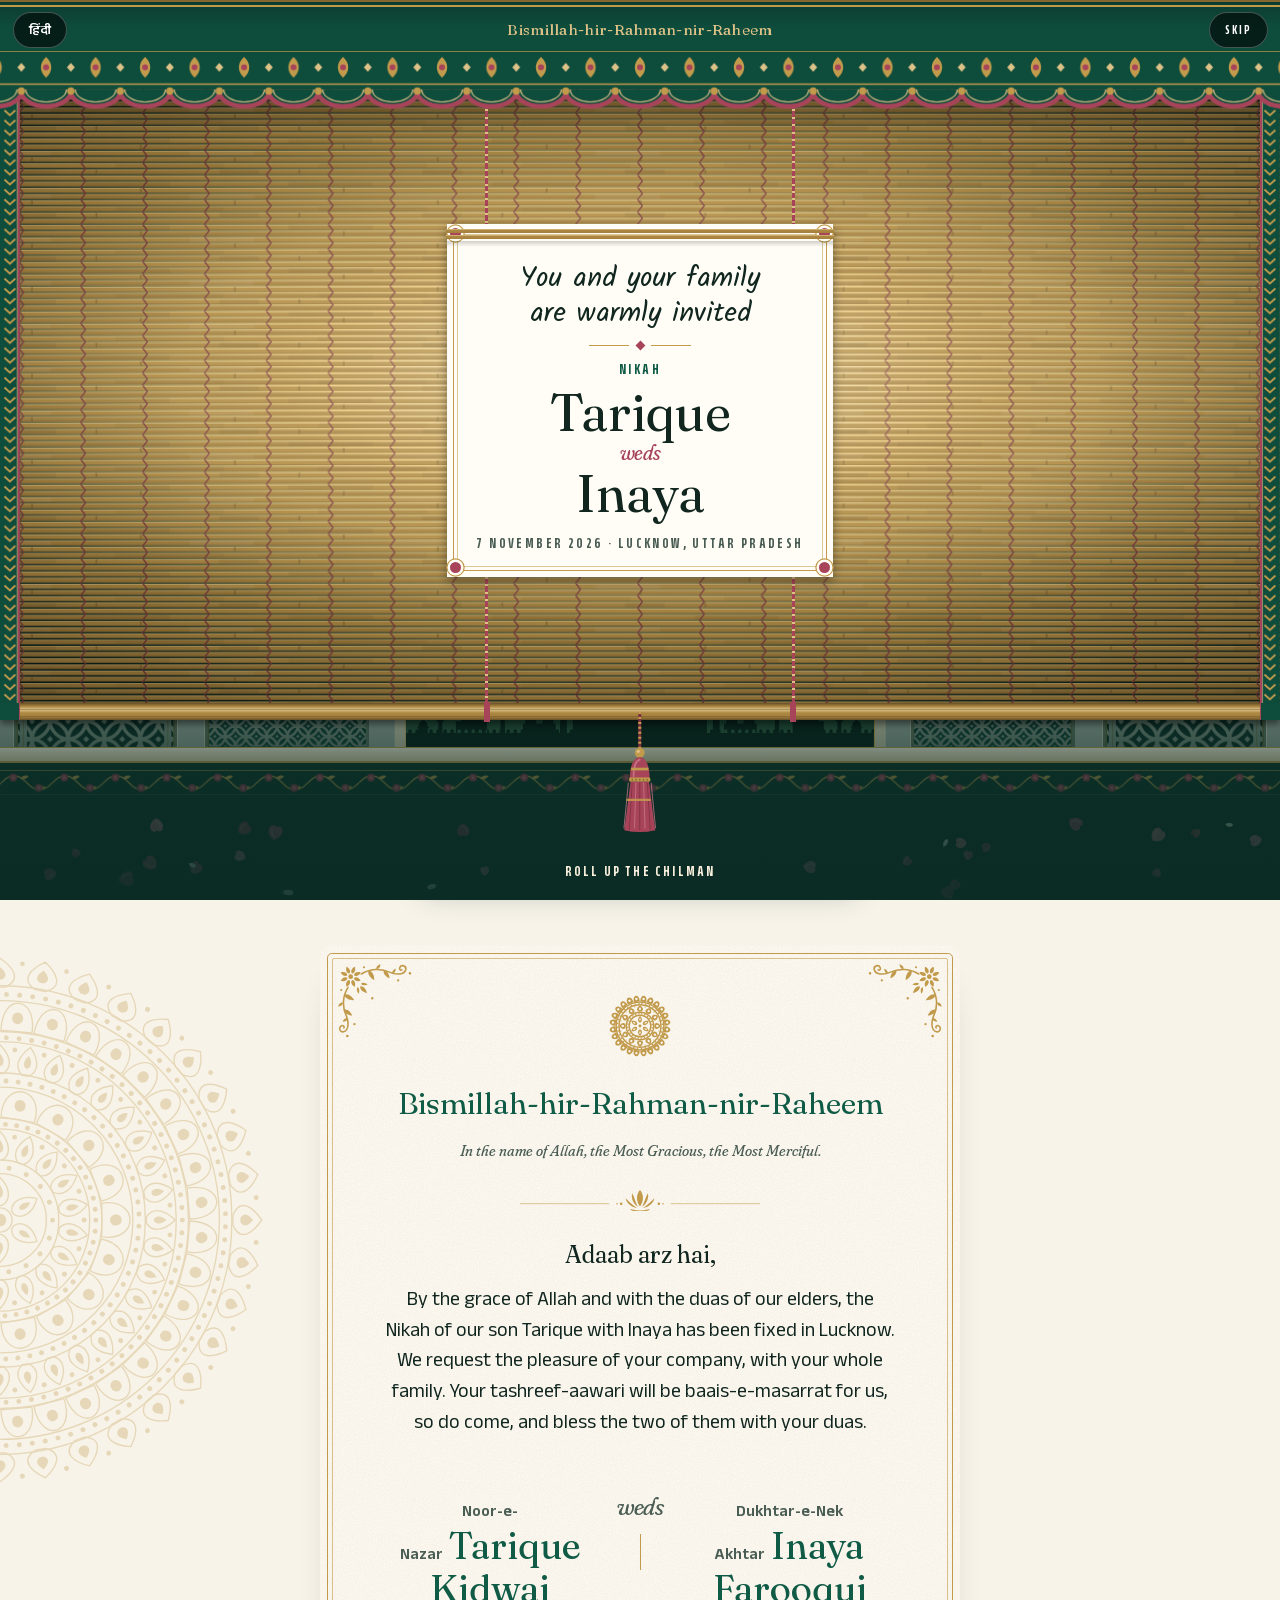
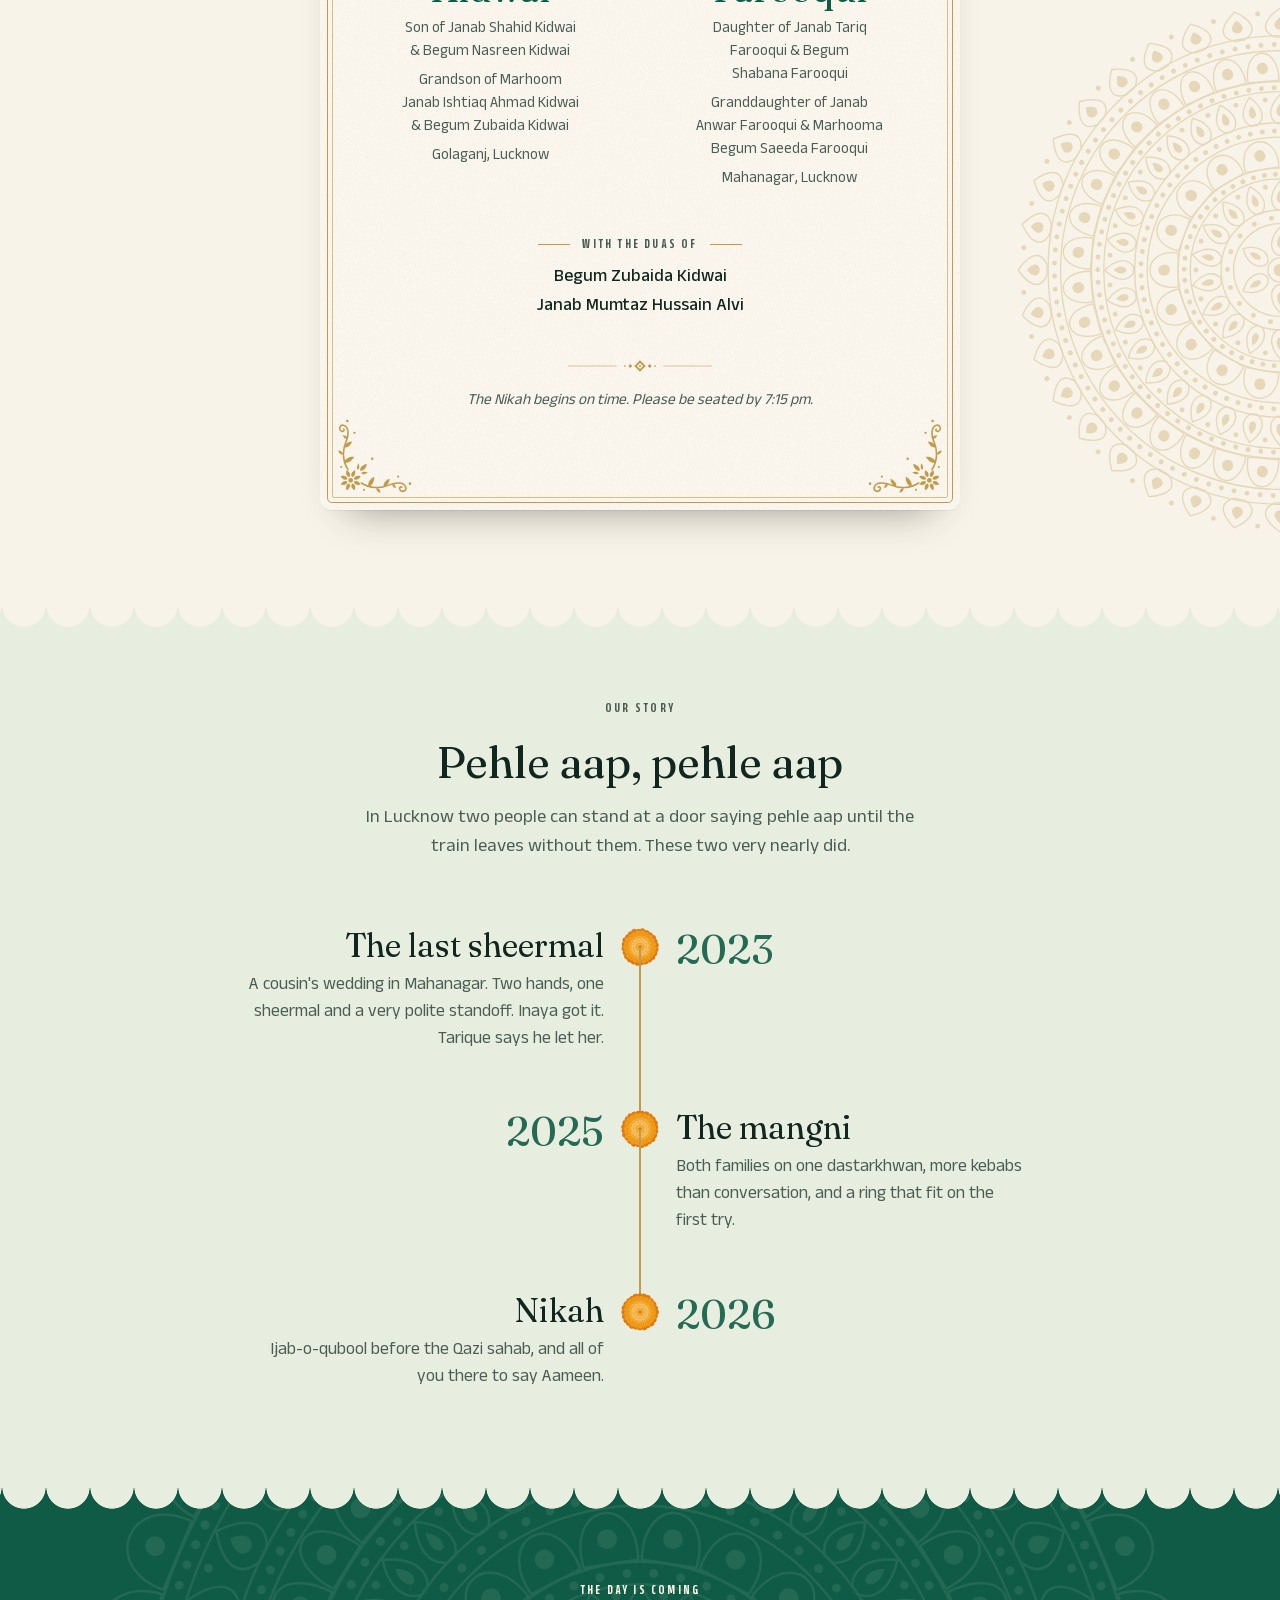
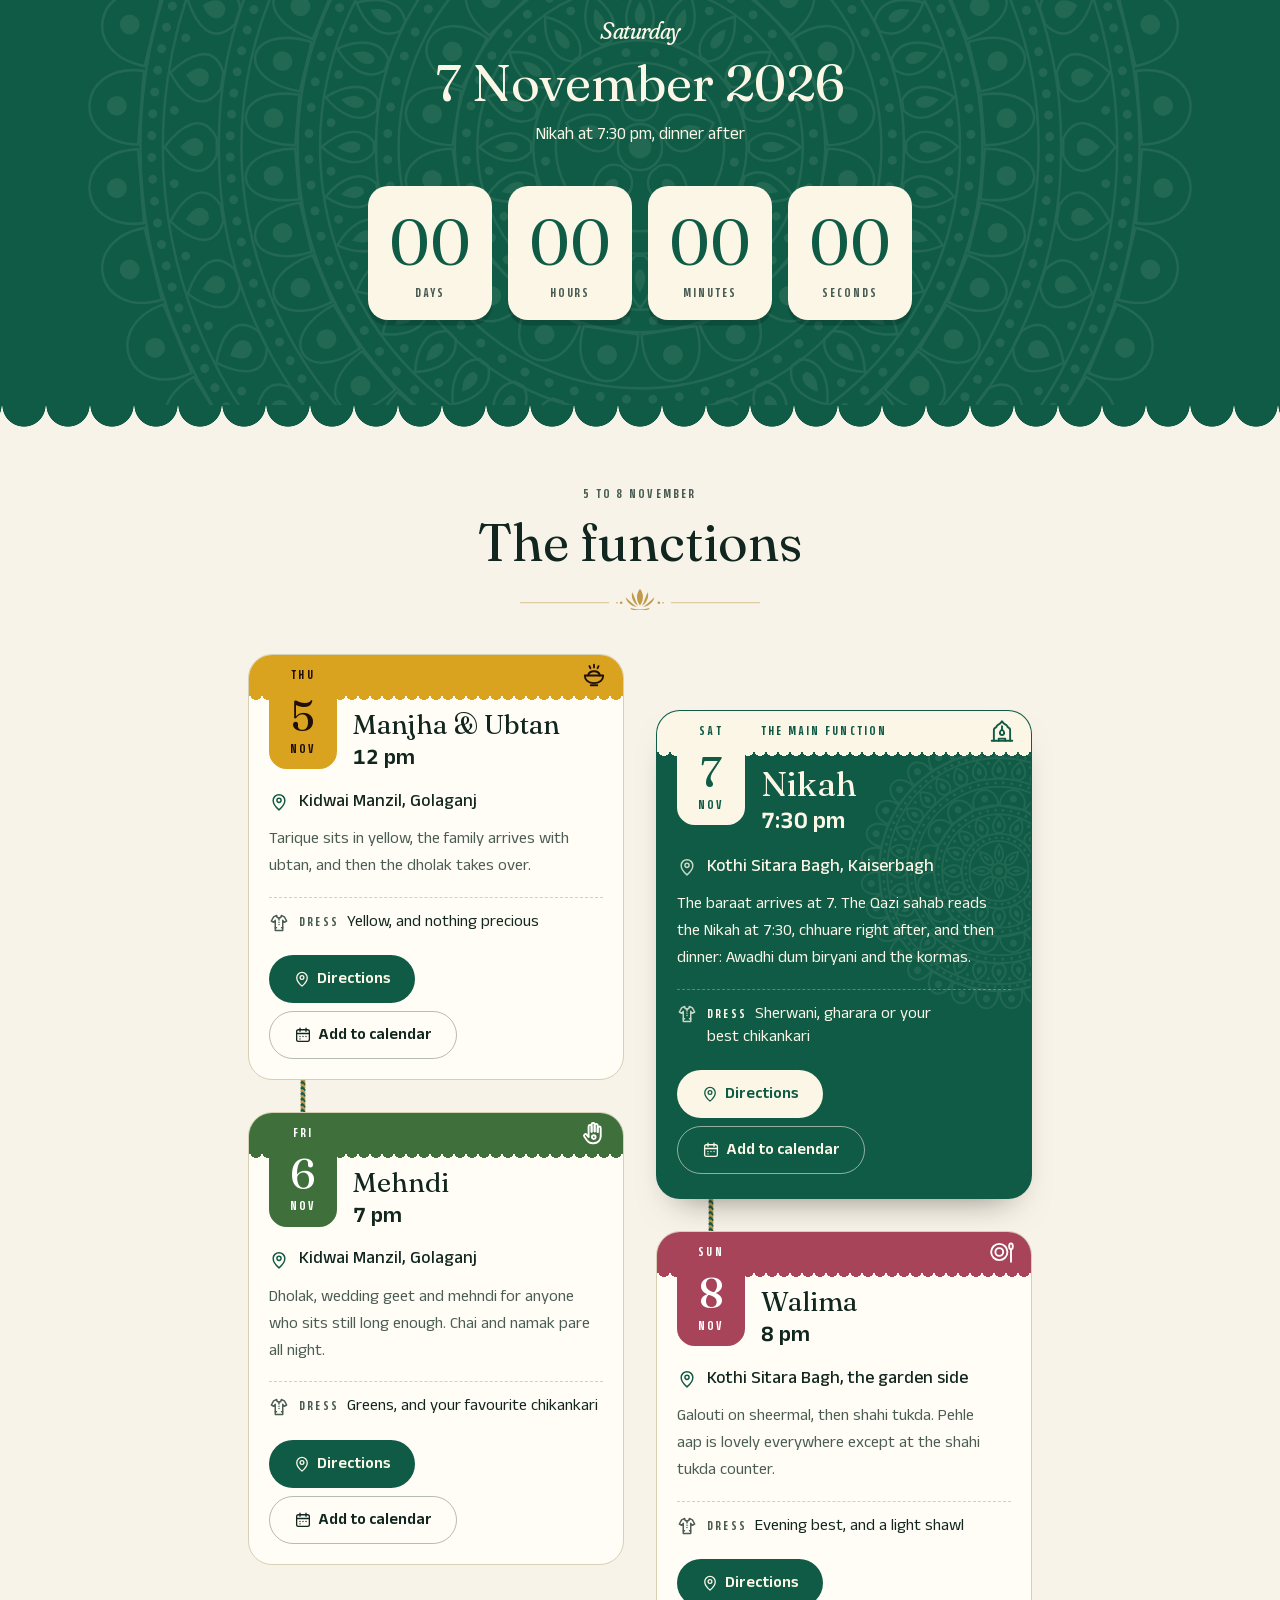
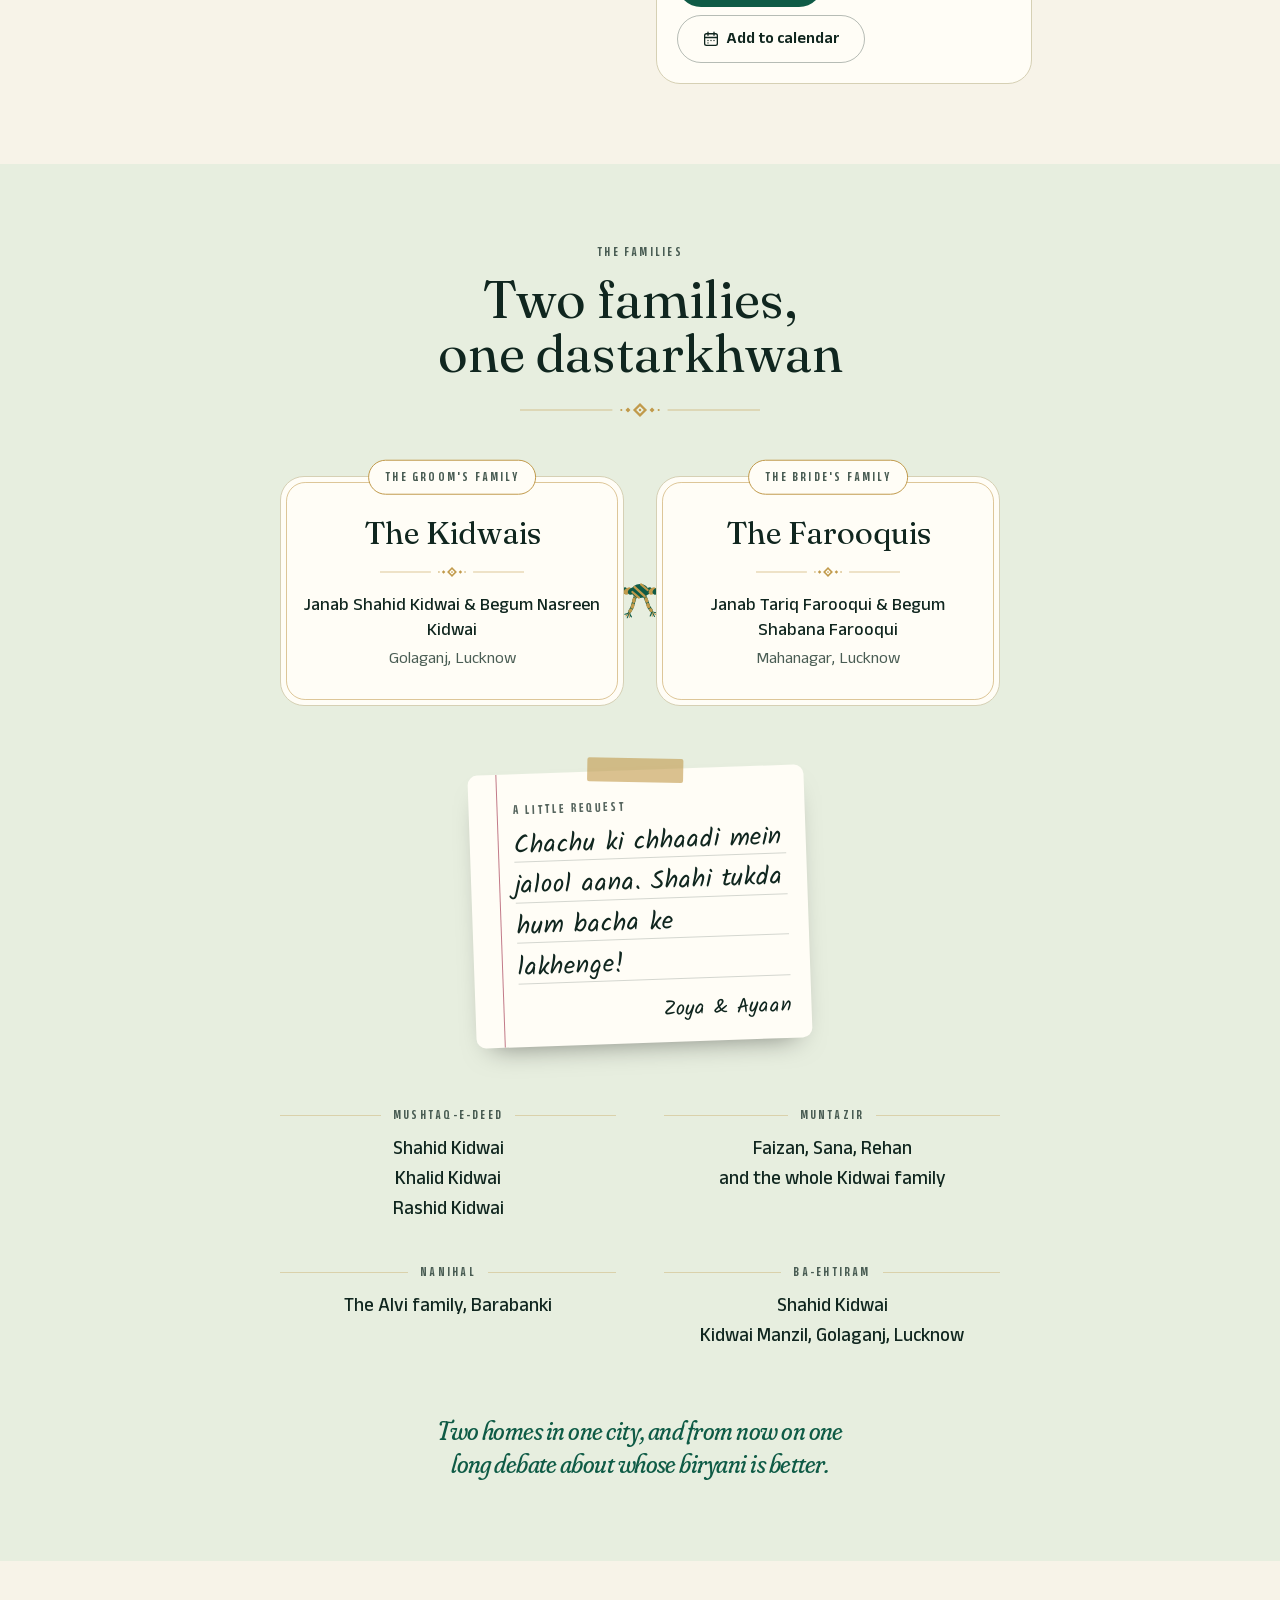
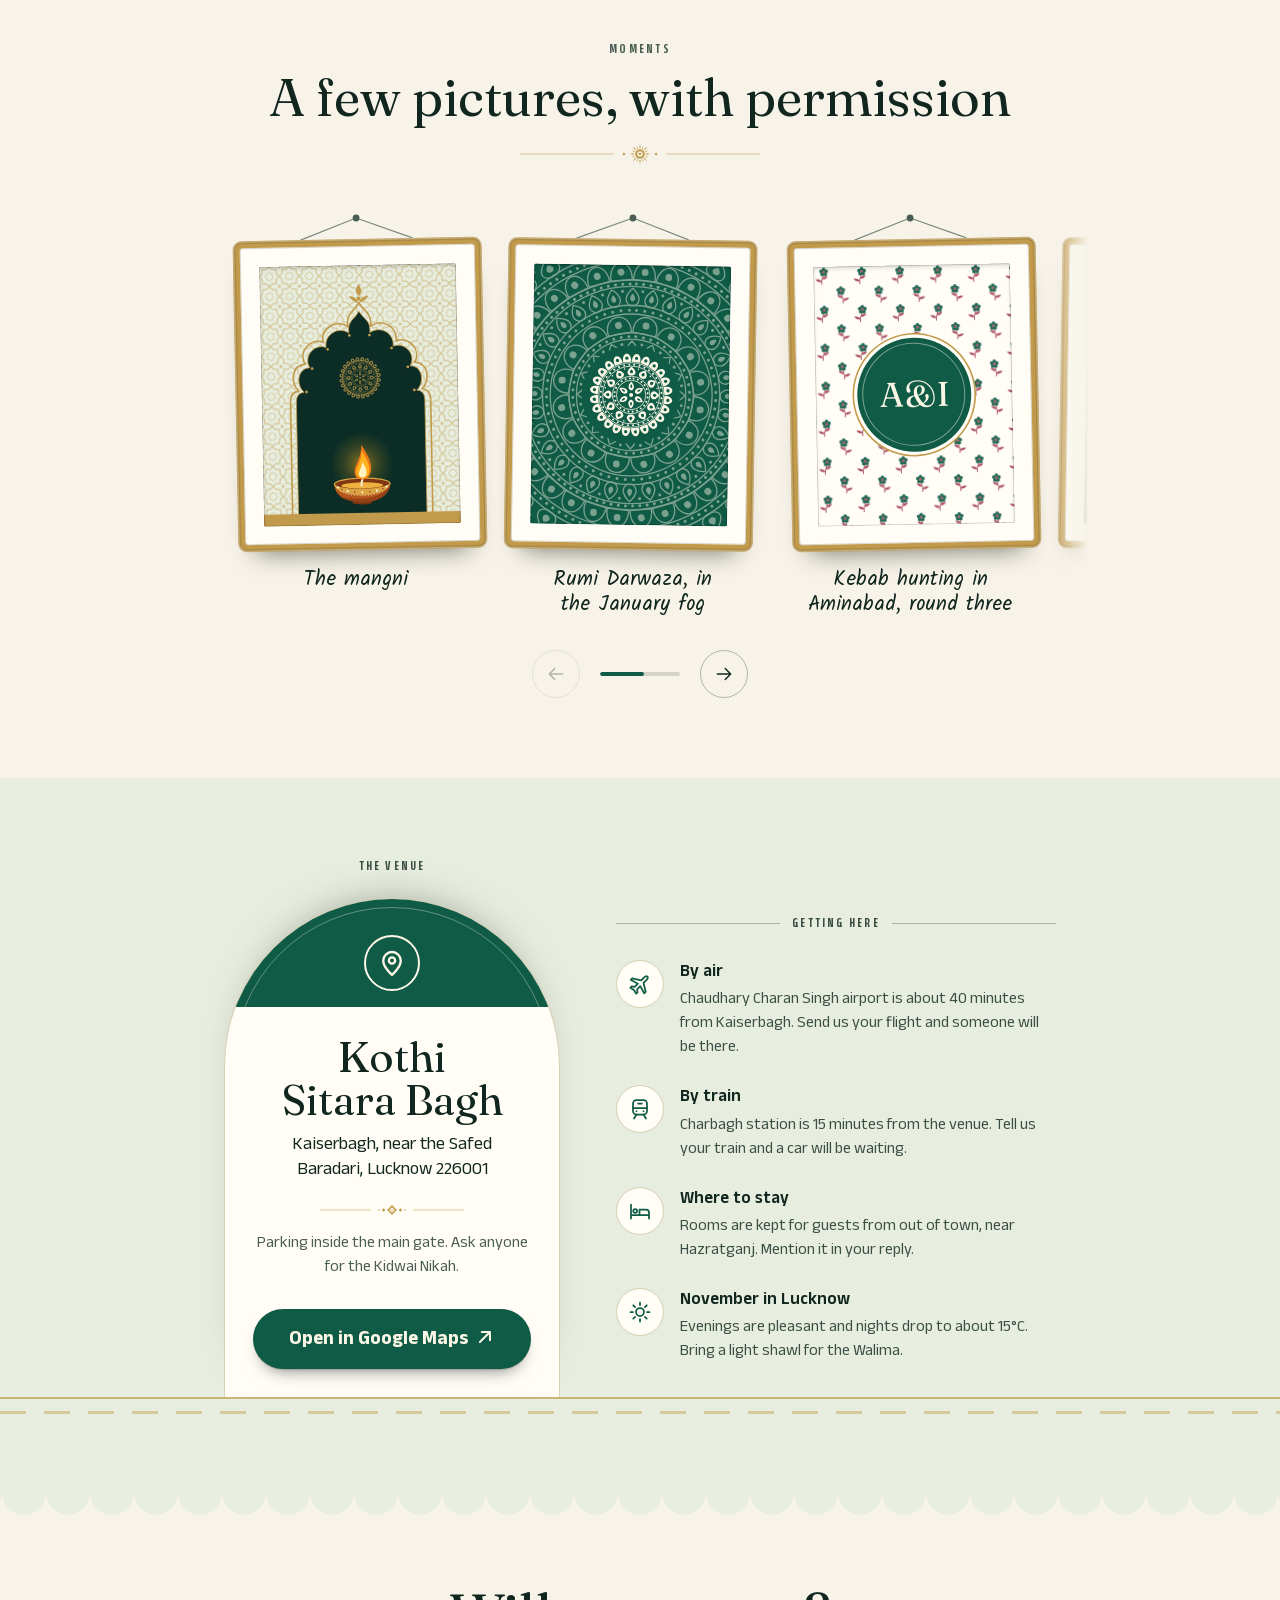
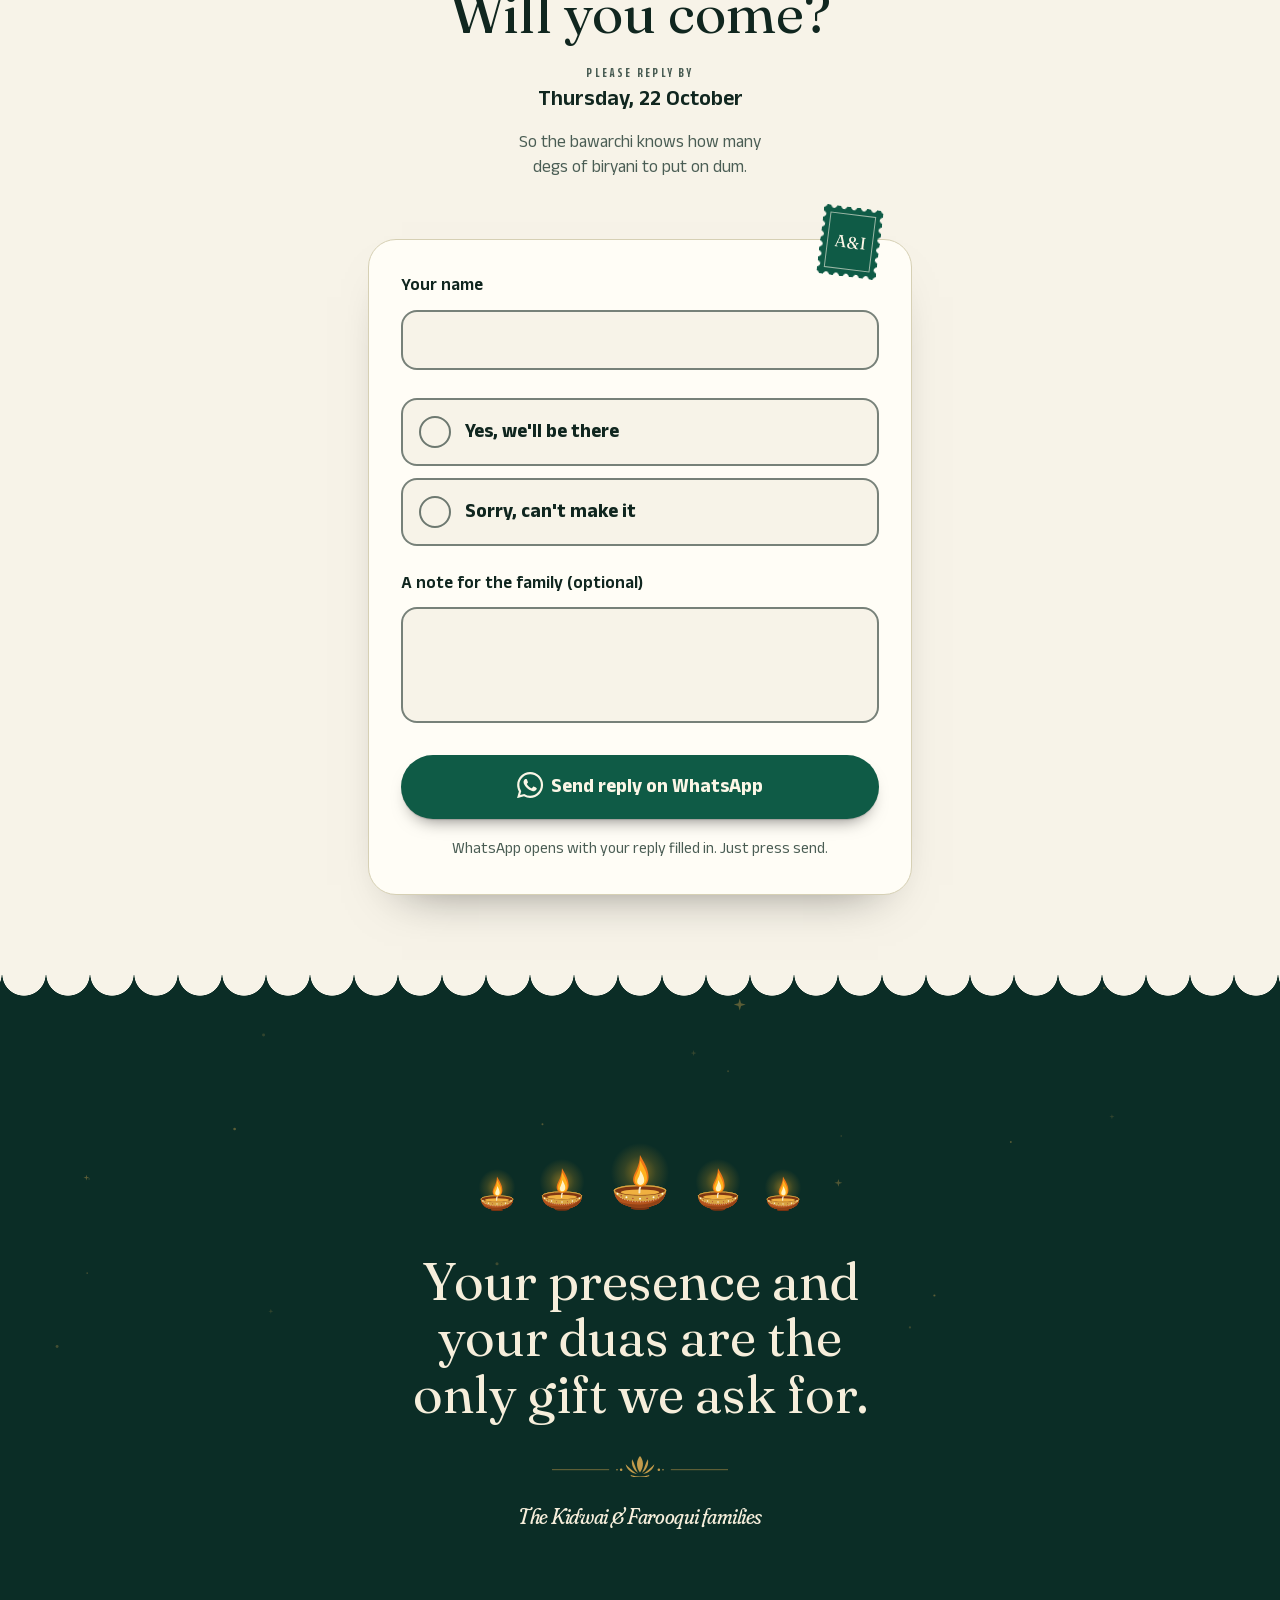
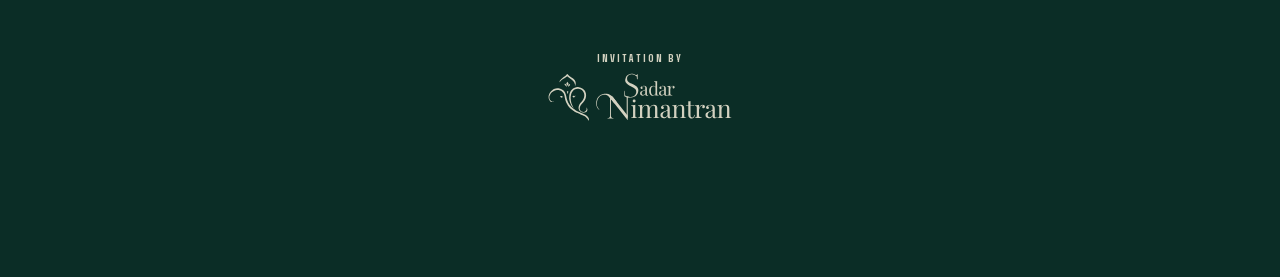
==== commit 2d880770: "update name" ====
--- a/index.html
+++ b/index.html
@@ -95,7 +95,7 @@
     }
   }
 }
-</style><meta name="theme-color" content="#0b2d26"><title>Arsalan weds Inaya · Sample wedding invitation · Sadar Nimantran</title><meta name="description" content="By the grace of Allah and with the duas of our elders, the Nikah of our son Arsalan with Inaya has been fixed in Lucknow. We request the pleasure of your…"><meta name="application-name" content="Sadar Nimantran"><meta name="robots" content="index, follow"><link rel="canonical" href="https://sadarnimantran.in/invite/arsalan-inaya"><meta name="format-detection" content="telephone=no"><meta property="og:title" content="Arsalan weds Inaya"><meta property="og:description" content="By the grace of Allah and with the duas of our elders, the Nikah of our son Arsalan with Inaya has been fixed in Lucknow. We request the pleasure of your…"><meta property="og:url" content="https://sadarnimantran.in/invite/arsalan-inaya"><meta property="og:locale" content="en_IN"><meta property="og:image" content="og"><meta property="og:image:width" content="1200"><meta property="og:image:height" content="630"><meta property="og:image:alt" content="Arsalan weds Inaya"><meta property="og:type" content="website"><meta name="twitter:card" content="summary_large_image"><meta name="twitter:title" content="Arsalan weds Inaya"><meta name="twitter:description" content="By the grace of Allah and with the duas of our elders, the Nikah of our son Arsalan with Inaya has been fixed in Lucknow. We request the pleasure of your…"><meta name="twitter:image" content="https://sadarnimantran.in/api/og?slug=arsalan-inaya"><link rel="icon" href="favicon.ico" sizes="48x48" type="image/x-icon"><link rel="icon" href="fonts/icon.svg" sizes="any" type="image/svg+xml"><link rel="apple-touch-icon" href="images/apple-icon.png" sizes="180x180" type="image/png"><meta name="next-size-adjust" content=""><style></style></head><body style="overflow: hidden; overscroll-behavior: none; background-color: rgb(11, 45, 38);"><div hidden=""><!--$--><!--/$--></div><svg width="0" height="0" aria-hidden="true" focusable="false" style="position:absolute;width:0;height:0;overflow:hidden"><defs><g id="zm"><g id="zm0"><path d="M41.1 -2A3.7 3.7 0 0 1 44.9 3.8A4.1 4.1 0 0 1 40 9.5A3.8 3.8 0 0 1 42.5 16.2A3.9 3.9 0 0 1 36.2 19.7A3.9 3.9 0 0 1 36.9 26.8A4 4 0 0 1 29.6 28.6A4.6 4.6 0 0 1 29.5 37.1A4.3 4.3 0 0 1 21.8 34.9A3.8 3.8 0 0 1 18.8 41.2A3.9 3.9 0 0 1 11.8 39.4A4.2 4.2 0 0 1 7.4 45.8A4 4 0 0 1 1.6 41.1A4.6 4.6 0 0 1 -4.3 47.2A4.8 4.8 0 0 1 -9.6 40A3.7 3.7 0 0 1 -16.1 42A3.4 3.4 0 0 1 -19 36.5A4.3 4.3 0 0 1 -26.9 38.3A4.6 4.6 0 0 1 -28.2 30A3.7 3.7 0 0 1 -35 28.6A4.1 4.1 0 0 1 -35.4 21A3.6 3.6 0 0 1 -41.2 17.7A3.4 3.4 0 0 1 -39.5 11.5A4.4 4.4 0 0 1 -46.4 7.1A4.5 4.5 0 0 1 -41.2 0.7A4.1 4.1 0 0 1 -45.9 -5.2A3.6 3.6 0 0 1 -40.2 -8.7A4.3 4.3 0 0 1 -44 -15.8A4.3 4.3 0 0 1 -36.6 -18.8A4.2 4.2 0 0 1 -38.2 -26.4A4.3 4.3 0 0 1 -30.5 -27.7A4.1 4.1 0 0 1 -29.8 -35.3A4.4 4.4 0 0 1 -21.7 -35A4.4 4.4 0 0 1 -19.3 -42.9A4.2 4.2 0 0 1 -12.4 -39.2A4 4 0 0 1 -8 -45.2A4.2 4.2 0 0 1 -1.4 -41.1A3.7 3.7 0 0 1 4.3 -45A4 4 0 0 1 9.8 -40A3.8 3.8 0 0 1 16.4 -42.2A3.3 3.3 0 0 1 18.8 -36.6A4.4 4.4 0 0 1 26.7 -38.7A4.8 4.8 0 0 1 28.2 -30A4.4 4.4 0 0 1 36.3 -29.6A4.2 4.2 0 0 1 34.9 -21.9A4.5 4.5 0 0 1 42.8 -19.6A4.4 4.4 0 0 1 39.3 -12.3A4.5 4.5 0 0 1 46.5 -8.2A4.4 4.4 0 0 1 41.1 -2Z" fill="var(--z2,#e07b12)" stroke="none" stroke-width="0" stroke-linejoin="round"></path><path d="M45.3 3.8L40.7 3.4M42.4 16.2L38.2 14.6M36.7 26.7L33 24M28.3 35.6L25.4 32M18.8 41.4L16.9 37.2M7.3 44.9L6.5 40.3M-4.1 45.2L-3.7 40.7M-16.3 42.4L-14.6 38.2M-26.1 37.2L-23.4 33.5M-35.2 28.8L-31.6 25.9M-41.8 17.9L-37.6 16.1M-44.9 6.9L-40.4 6.2M-45.1 -5.1L-40.6 -4.6M-42.8 -15.3L-38.5 -13.8M-37.4 -25.8L-33.6 -23.2M-29.3 -34.7L-26.4 -31.2M-18.7 -41.4L-16.8 -37.2M-7.9 -44.7L-7.1 -40.2M4.4 -45.2L3.9 -40.7M16.4 -42.4L14.8 -38.1M25.8 -37.4L23.2 -33.6M35.2 -28.7L31.6 -25.8M41.3 -18.9L37.1 -17M44.8 -7.9L40.2 -7.1" fill="none" stroke="var(--z5,#ca6710)" stroke-width="0.5" stroke-linecap="round"></path></g><g id="zm1"><path d="M35.9 5.8A3.6 3.6 0 0 1 37.9 12.2A3.6 3.6 0 0 1 32.6 16.1A3.8 3.8 0 0 1 33.2 23.1A3.9 3.9 0 0 1 26.3 25.1A4 4 0 0 1 25 32.3A4.2 4.2 0 0 1 17.3 32A4.3 4.3 0 0 1 14.2 39.3A4.2 4.2 0 0 1 7.4 35.6A3.7 3.7 0 0 1 2.2 40.2A3.9 3.9 0 0 1 -3.7 36.2A3.9 3.9 0 0 1 -10.2 39.6A3.7 3.7 0 0 1 -13.6 33.7A3.5 3.5 0 0 1 -20.1 34.1A3.7 3.7 0 0 1 -23.2 28A3.7 3.7 0 0 1 -29.9 26.7A4 4 0 0 1 -30.8 19.3A4.3 4.3 0 0 1 -38.3 16.7A4.1 4.1 0 0 1 -35 9.8A3.8 3.8 0 0 1 -40.2 5A3.7 3.7 0 0 1 -36.3 -0.8A3.5 3.5 0 0 1 -39 -6.7A3.5 3.5 0 0 1 -34.5 -11.4A3.6 3.6 0 0 1 -35.6 -18.1A4 4 0 0 1 -29.1 -21.8A4.1 4.1 0 0 1 -29 -29.4A4.3 4.3 0 0 1 -21.1 -29.6A3.6 3.6 0 0 1 -18 -35.5A3.5 3.5 0 0 1 -11.6 -34.5A4 4 0 0 1 -7.1 -40.4A4.1 4.1 0 0 1 -0.8 -36.3A3.6 3.6 0 0 1 5.1 -39.4A3.4 3.4 0 0 1 9.6 -35.1A4.2 4.2 0 0 1 16.9 -38A4 4 0 0 1 19.1 -30.9A3.7 3.7 0 0 1 25.9 -30.7A4.1 4.1 0 0 1 27.9 -23.3A4.3 4.3 0 0 1 35.7 -21.6A4.2 4.2 0 0 1 33.5 -14.2A4 4 0 0 1 39.8 -10.2A3.6 3.6 0 0 1 36 -4.8A4.4 4.4 0 0 1 41.9 0.7A4.3 4.3 0 0 1 35.9 5.8Z" fill="var(--z1,#f2a31b)" stroke="var(--z2,#e07b12)" stroke-width="0.8" stroke-linejoin="round"></path><path d="M38.2 12.3L34.1 11M32.9 23L29.4 20.5M24.6 31.7L22 28.4M13.6 37.7L12.2 33.7M2.2 40.1L2 35.8M-10 38.9L-8.9 34.7M-20.4 34.6L-18.2 30.9M-29.9 26.7L-26.7 23.9M-36.8 16L-32.9 14.3M-39.8 4.9L-35.6 4.4M-39.5 -6.8L-35.3 -6.1M-35.8 -18.2L-32 -16.2M-28.2 -28.6L-25.2 -25.5M-18.2 -35.8L-16.2 -32M-7 -39.5L-6.2 -35.3M5.1 -39.8L4.6 -35.6M16.3 -36.7L14.5 -32.8M25.9 -30.6L23.2 -27.4M34.3 -20.8L30.7 -18.6M38.9 -10L34.7 -8.9M40.1 0.7L35.9 0.6" fill="none" stroke="var(--z2,#e07b12)" stroke-width="0.5" stroke-linecap="round"></path></g><g id="zm2"><path d="M31 -3.8A3.8 3.8 0 0 1 35.1 1.9A3.5 3.5 0 0 1 30.5 6.5A3.5 3.5 0 0 1 31.7 12.9A3.8 3.8 0 0 1 26.1 17.1A3.9 3.9 0 0 1 25.9 24.4A3.5 3.5 0 0 1 19.4 24.4A3.5 3.5 0 0 1 16.4 30.2A3.8 3.8 0 0 1 9.3 29.8A3.8 3.8 0 0 1 4.5 34.8A3.7 3.7 0 0 1 -1.2 31.2A4.1 4.1 0 0 1 -7.6 35.2A4 4 0 0 1 -11.6 29A4 4 0 0 1 -18.8 30.5A4 4 0 0 1 -20.7 23.4A3.6 3.6 0 0 1 -27 21.5A4.2 4.2 0 0 1 -28 13.8A3.6 3.6 0 0 1 -33.2 9.6A3.3 3.3 0 0 1 -31 4A3.5 3.5 0 0 1 -34.1 -1.6A3.4 3.4 0 0 1 -30.5 -6.8A4 4 0 0 1 -33 -13.8A3.9 3.9 0 0 1 -26.4 -16.7A4 4 0 0 1 -26.4 -24A4 4 0 0 1 -18.9 -24.8A3.7 3.7 0 0 1 -16 -31A4 4 0 0 1 -8.8 -29.9A3.4 3.4 0 0 1 -3.8 -33.8A2.9 2.9 0 0 1 1 -31.2A3.7 3.7 0 0 1 7.2 -34.3A3.8 3.8 0 0 1 11.6 -29A3.4 3.4 0 0 1 18 -28.9A3.5 3.5 0 0 1 20.9 -23.2A3.6 3.6 0 0 1 27.3 -21.3A3.7 3.7 0 0 1 27.6 -14.5A3.7 3.7 0 0 1 33.3 -10.7A3.9 3.9 0 0 1 31 -3.8Z" fill="var(--z1,#f2a31b)" stroke="var(--z2,#e07b12)" stroke-width="0.8" stroke-linejoin="round"></path><path d="M34.4 1.8L30.5 1.6M31.9 12.9L28.3 11.5M25.1 23.6L22.2 20.9M16.4 30.3L14.6 26.8M4.4 34.2L3.9 30.3M-7.3 33.7L-6.5 29.8M-18.1 29.3L-16.1 26M-27 21.4L-23.9 19M-33.1 9.6L-29.3 8.5M-34.4 -1.6L-30.5 -1.5M-31.8 -13.3L-28.2 -11.7M-25.5 -23.2L-22.6 -20.6M-15.8 -30.6L-14 -27.1M-3.8 -34.2L-3.4 -30.3M7 -33.7L6.2 -29.9M18.2 -29.2L16.1 -25.9M27.1 -21.2L24.1 -18.8M32.8 -10.5L29.1 -9.3" fill="none" stroke="var(--z2,#e07b12)" stroke-width="0.5" stroke-linecap="round"></path></g><g id="zm3"><path d="M25.6 2.7A3.6 3.6 0 0 1 27.8 9A3.3 3.3 0 0 1 22.7 12.2A3.7 3.7 0 0 1 22.5 19.1A4 4 0 0 1 15.3 20.7A3.5 3.5 0 0 1 11.9 26.4A3.6 3.6 0 0 1 5.3 25.2A3.4 3.4 0 0 1 -0.1 28.5A3.1 3.1 0 0 1 -4.9 25.3A3.3 3.3 0 0 1 -10.9 25.8A3.8 3.8 0 0 1 -15.5 20.5A3.5 3.5 0 0 1 -21.8 18.9A3.4 3.4 0 0 1 -22.4 12.6A3.3 3.3 0 0 1 -26.9 8.4A3.1 3.1 0 0 1 -25.6 2.8A3.6 3.6 0 0 1 -29.1 -2.9A3.8 3.8 0 0 1 -24.4 -8.2A3.3 3.3 0 0 1 -24.4 -14.4A3.2 3.2 0 0 1 -19.2 -17.1A3.4 3.4 0 0 1 -16.8 -22.9A3.6 3.6 0 0 1 -10.2 -23.6A3.4 3.4 0 0 1 -5.5 -27.9A2.6 2.6 0 0 1 -1.2 -25.7A3.3 3.3 0 0 1 4.6 -27.8A4.1 4.1 0 0 1 10.8 -23.3A3.4 3.4 0 0 1 17.1 -22.8A2.7 2.7 0 0 1 18.4 -18A3.3 3.3 0 0 1 23.8 -15A3.9 3.9 0 0 1 24.5 -7.9A3.4 3.4 0 0 1 28.2 -2.9A3.3 3.3 0 0 1 25.6 2.7Z" fill="var(--z3,#f5b33d)" stroke="var(--z2,#e07b12)" stroke-width="0.8" stroke-linejoin="round"></path><path d="M27 8.8L23.6 7.7M21.7 18.4L19 16.1M11.7 25.9L10.3 22.6M-0.1 28.4L-0.1 24.9M-11.1 26.2L-9.7 22.9M-21.4 18.6L-18.8 16.3M-27.1 8.4L-23.7 7.4M-28.3 -2.8L-24.7 -2.5M-24.5 -14.4L-21.4 -12.6M-16.8 -22.9L-14.7 -20M-5.5 -27.9L-4.9 -24.4M4.6 -28L4 -24.5M17 -22.7L14.9 -19.9M24 -15.2L21 -13.3M28.2 -2.9L24.7 -2.5" fill="none" stroke="var(--z2,#e07b12)" stroke-width="0.5" stroke-linecap="round"></path></g><g id="zm4"><path d="M20.1 -2.2A3.5 3.5 0 0 1 23 3.6A3.3 3.3 0 0 1 18.6 8A3.5 3.5 0 0 1 18.3 14.4A3.3 3.3 0 0 1 12.5 16A3.5 3.5 0 0 1 9.1 21.4A3.1 3.1 0 0 1 3.6 19.9A3.2 3.2 0 0 1 -1.8 22.3A4 4 0 0 1 -8.2 18.5A3.3 3.3 0 0 1 -14.3 17.8A3.1 3.1 0 0 1 -16.1 12.3A3.5 3.5 0 0 1 -21.5 8.8A3 3 0 0 1 -20 3.4A3.5 3.5 0 0 1 -23.1 -2.1A3.6 3.6 0 0 1 -18.9 -7.2A3.2 3.2 0 0 1 -18.2 -13.2A3.1 3.1 0 0 1 -13 -15.5A3.2 3.2 0 0 1 -9.5 -20.4A3.6 3.6 0 0 1 -2.8 -20.1A3.3 3.3 0 0 1 2.8 -22.5A3.3 3.3 0 0 1 7.6 -18.8A3.2 3.2 0 0 1 13.3 -17.7A2.9 2.9 0 0 1 15.6 -12.9A3.2 3.2 0 0 1 20.4 -9.3A3.9 3.9 0 0 1 20.1 -2.2Z" fill="var(--z4,#f8c767)" stroke="var(--z2,#e07b12)" stroke-width="0.8" stroke-linejoin="round"></path><path d="M22.1 3.5L19 3M17.6 13.8L15.1 11.8M8.7 20.6L7.5 17.7M-1.8 22.3L-1.6 19.1M-14 17.4L-12 15M-20.7 8.5L-17.7 7.3M-22.3 -2L-19.1 -1.7M-18.1 -13.1L-15.5 -11.2M-9.4 -20.3L-8.1 -17.4M2.7 -22.2L2.3 -19M13.5 -17.8L11.6 -15.3M20.3 -9.3L17.5 -7.9" fill="none" stroke="var(--z2,#e07b12)" stroke-width="0.5" stroke-linecap="round"></path></g><g id="zm5"><path d="M14.5 1.6A3 3 0 0 1 14.4 7.1A3.1 3.1 0 0 1 9.9 10.8A3.1 3.1 0 0 1 6.4 15.3A3 3 0 0 1 0.8 14.6A3 3 0 0 1 -4.8 15.6A3.2 3.2 0 0 1 -9 11.5A3.1 3.1 0 0 1 -13.9 8.6A3.3 3.3 0 0 1 -14.4 2.4A3 3 0 0 1 -15.7 -2.9A3.1 3.1 0 0 1 -12.4 -7.7A3 3 0 0 1 -9.9 -12.6A3 3 0 0 1 -4.6 -13.9A3 3 0 0 1 0.5 -16.1A2.4 2.4 0 0 1 4.4 -13.9A3.1 3.1 0 0 1 10 -13A3.1 3.1 0 0 1 12.3 -7.8A3 3 0 0 1 15.7 -3.5A2.8 2.8 0 0 1 14.5 1.6Z" fill="var(--z4,#f8c767)" stroke="var(--z2,#e07b12)" stroke-width="0.8" stroke-linejoin="round"></path><path d="M14.5 7.1L12 5.9M6.2 14.9L5.1 12.3M-4.7 15.4L-3.9 12.8M-13.7 8.5L-11.3 7M-15.9 -2.9L-13.1 -2.4M-10 -12.6L-8.3 -10.5M0.5 -16.1L0.4 -13.3M9.8 -12.8L8.1 -10.6M15.7 -3.5L13 -2.9" fill="none" stroke="var(--z2,#e07b12)" stroke-width="0.5" stroke-linecap="round"></path></g><g id="zm6"><path d="M8.3 -3.5A2.7 2.7 0 0 1 9.7 1.2A3 3 0 0 1 6.7 6A2.8 2.8 0 0 1 3.2 9.7A2.4 2.4 0 0 1 -1.2 8.9A2.8 2.8 0 0 1 -6.2 8.1A3.1 3.1 0 0 1 -8.5 2.8A2.7 2.7 0 0 1 -9.6 -2A2.9 2.9 0 0 1 -6.4 -6.3A2.7 2.7 0 0 1 -2.7 -9.8A2.4 2.4 0 0 1 1.7 -8.8A2.8 2.8 0 0 1 6.7 -7.8A2.4 2.4 0 0 1 8.3 -3.5Z" fill="var(--z3,#f5b33d)" stroke="var(--z2,#e07b12)" stroke-width="0.8" stroke-linejoin="round"></path><path d="M9.8 1.2L7.4 0.9M3.1 9.4L2.4 7.1M-6 7.8L-4.6 5.9M-9.7 -2.1L-7.3 -1.6M-2.6 -9.5L-2 -7.2M6.5 -7.5L4.9 -5.7" fill="none" stroke="var(--z2,#e07b12)" stroke-width="0.5" stroke-linecap="round"></path></g><path id="zm7" d="M3.5 -1.4A1.4 1.4 0 0 1 4.2 1.1A1.5 1.5 0 0 1 2.3 3A1.4 1.4 0 0 1 0.1 4.3A1.2 1.2 0 0 1 -1.8 3.3A1.4 1.4 0 0 1 -3.9 1.9A1.3 1.3 0 0 1 -3.7 -0.4A1.4 1.4 0 0 1 -3.3 -3A1.5 1.5 0 0 1 -0.6 -3.7A1.4 1.4 0 0 1 1.9 -3.9A1.6 1.6 0 0 1 3.5 -1.4Z" fill="var(--z2,#e07b12)"></path></g><g id="zga"><path d="M39.2 -4A7.6 7.6 0 0 1 43.5 9.4A7.8 7.8 0 0 1 33.8 20.1A7.7 7.7 0 0 1 29.7 33.8A7.8 7.8 0 0 1 15.4 36.2A7.5 7.5 0 0 1 3.9 43.8A7.3 7.3 0 0 1 -8.6 38.4A7.3 7.3 0 0 1 -22.2 37.3A6.3 6.3 0 0 1 -28.3 27.4A7.8 7.8 0 0 1 -40.6 19.9A9.2 9.2 0 0 1 -39.2 3A7.8 7.8 0 0 1 -44 -10.7A6.1 6.1 0 0 1 -35.1 -17.8A7.5 7.5 0 0 1 -31.4 -31.2A8 8 0 0 1 -17.3 -35.4A7.3 7.3 0 0 1 -6.1 -43A8.4 8.4 0 0 1 8.8 -38.4A7.3 7.3 0 0 1 22.4 -37.3A7.3 7.3 0 0 1 29.7 -25.9A7.7 7.7 0 0 1 41.1 -17.5A7.4 7.4 0 0 1 39.2 -4Z" fill="var(--z2,#ce6a16)"></path><path d="M27.4 5.6A6.8 6.8 0 0 1 26.9 18.2A5.7 5.7 0 0 1 17.2 22.1A6.6 6.6 0 0 1 8.4 30.6A7 7 0 0 1 -4.2 27.7A6.7 6.7 0 0 1 -16.6 27.6A7.7 7.7 0 0 1 -23.5 15.1A6.8 6.8 0 0 1 -32 5.8A6.9 6.9 0 0 1 -27.3 -6.1A6.9 6.9 0 0 1 -26.7 -18.8A5.5 5.5 0 0 1 -17.2 -22.1A6.7 6.7 0 0 1 -8.5 -31A6.5 6.5 0 0 1 3.1 -27.8A6.8 6.8 0 0 1 15.7 -28.6A8.3 8.3 0 0 1 23.5 -15.2A6.5 6.5 0 0 1 30.7 -5.7A6.3 6.3 0 0 1 27.4 5.6Z" fill="var(--z1,#f28a1b)"></path><path d="M15.7 -6.9A5.4 5.4 0 0 1 19.7 2.2A4.7 4.7 0 0 1 14.5 9.2A5.2 5.2 0 0 1 8.9 17.1A5 5 0 0 1 -0.3 17.2A5.5 5.5 0 0 1 -10.4 17.3A6.6 6.6 0 0 1 -15.9 6.5A5.2 5.2 0 0 1 -19.1 -2.6A5.3 5.3 0 0 1 -13.4 -10.7A5.4 5.4 0 0 1 -7.3 -18.6A5.3 5.3 0 0 1 2.3 -17A5.5 5.5 0 0 1 12.4 -16A5.2 5.2 0 0 1 15.7 -6.9Z" fill="var(--z4,#f8b967)"></path><path d="M6.9 -2.2A3.4 3.4 0 0 1 7.7 4A3 3 0 0 1 2.8 6.6A3.4 3.4 0 0 1 -3.2 8.1A3.5 3.5 0 0 1 -6.8 2.5A3.4 3.4 0 0 1 -7.9 -3.6A3 3 0 0 1 -3.3 -6.4A3.4 3.4 0 0 1 2.7 -8.3A4 4 0 0 1 6.9 -2.2Z" fill="var(--z2,#ce6a16)"></path></g><g id="zgb"><path d="M39.2 -3.9A7.6 7.6 0 0 1 43.5 9.5A7.9 7.9 0 0 1 33.7 20.3A7.6 7.6 0 0 1 29.3 33.7A7.7 7.7 0 0 1 15.3 36.3A7.3 7.3 0 0 1 3.7 43.3A7.4 7.4 0 0 1 -9.1 38.3A7.7 7.7 0 0 1 -23.4 38.3A7.7 7.7 0 0 1 -29.9 25.5A7.6 7.6 0 0 1 -41 16.9A7.8 7.8 0 0 1 -39.3 2.6A7.2 7.2 0 0 1 -41.8 -10.6A5.5 5.5 0 0 1 -34.9 -18.2A7.5 7.5 0 0 1 -30.8 -31.4A9.1 9.1 0 0 1 -14.8 -36.5A7.6 7.6 0 0 1 -3.2 -44.5A7.1 7.1 0 0 1 8.5 -38.4A7.3 7.3 0 0 1 22 -37.3A6.8 6.8 0 0 1 28.8 -26.8A7.7 7.7 0 0 1 40.6 -18.9A8.1 8.1 0 0 1 39.2 -3.9Z" fill="var(--z7,#d29325)"></path><path d="M27.6 4.8A6.7 6.7 0 0 1 27.1 17.2A6.8 6.8 0 0 1 15.9 23A6.6 6.6 0 0 1 6.7 31A6.2 6.2 0 0 1 -4.3 27.7A6.8 6.8 0 0 1 -16.9 27.7A6.5 6.5 0 0 1 -22.3 16.9A6.7 6.7 0 0 1 -31 8.1A6.5 6.5 0 0 1 -27.8 -3.5A6.8 6.8 0 0 1 -28.1 -16.1A6.9 6.9 0 0 1 -17 -22.3A6.9 6.9 0 0 1 -8.3 -31.7A7.9 7.9 0 0 1 5.7 -27.4A6.7 6.7 0 0 1 18 -26.4A5.8 5.8 0 0 1 22.6 -16.6A6.4 6.4 0 0 1 30.1 -7.4A6.8 6.8 0 0 1 27.6 4.8Z" fill="var(--z6,#f7c531)"></path><path d="M15.6 -7.1A5.3 5.3 0 0 1 19.7 1.9A4.7 4.7 0 0 1 14.6 9A5.2 5.2 0 0 1 9.2 17.1A5.7 5.7 0 0 1 -1.3 17.1A5.5 5.5 0 0 1 -11.5 16.8A5.9 5.9 0 0 1 -15.8 6.7A5.4 5.4 0 0 1 -20 -2.5A6 6 0 0 1 -13.1 -11.1A5.5 5.5 0 0 1 -6.8 -19.2A4.9 4.9 0 0 1 2 -17A5.3 5.3 0 0 1 11.6 -15.6A5 5 0 0 1 15.6 -7.1Z" fill="var(--z8,#fbda73)"></path><path d="M6.8 -2.3A3.4 3.4 0 0 1 7.8 3.8A2.9 2.9 0 0 1 3.1 6.5A3.4 3.4 0 0 1 -2.9 8.2A3.8 3.8 0 0 1 -6.8 2.4A3.3 3.3 0 0 1 -7.7 -3.6A2.7 2.7 0 0 1 -3.5 -6.3A3.3 3.3 0 0 1 2.3 -8.2A4 4 0 0 1 6.8 -2.3Z" fill="var(--z7,#d29325)"></path></g><g id="zl"><path d="M0 0C20.4 14 18 62 0 100C-18 62 -20.4 14 0 0Z" fill="#2e4a2b"></path><path d="M0 0C20.4 14 18 62 0 100Z" fill="#4f8236"></path><path d="M0 3V93M7.56 22L0 29L-7.56 22M9 37L0 44L-9 37M7.56 52L0 59L-7.56 52M6.12 67L0 74L-6.12 67" fill="none" stroke="#a9c46c" stroke-width="2.1" stroke-linecap="round" stroke-linejoin="round" stroke-opacity="0.85"></path></g><g id="zls"><path d="M0 0C23.12 14 20.4 62 0 100C-20.4 62 -23.12 14 0 0Z" fill="#294327"></path><path d="M0 0C23.12 14 20.4 62 0 100Z" fill="#3f6b2d"></path><path d="M0 3V93M8.57 22L0 29L-8.57 22M10.2 37L0 44L-10.2 37M8.57 52L0 59L-8.57 52M6.94 67L0 74L-6.94 67" fill="none" stroke="#a9c46c" stroke-width="2.38" stroke-linecap="round" stroke-linejoin="round" stroke-opacity="0.85"></path></g><g id="zt"><circle cx="0" cy="2.6" r="2.6" fill="#d9a441"></circle><path d="M-4.2 5.4Q0 3.4 4.2 5.4L4.8 10.4H-4.8Z" fill="#b8215f"></path><path d="M-5 12.4L-7 27.6L-4.2 25.6L-1.4 28.2L1.4 25.6L4.2 28.2L7 27.6L5 12.4Z" fill="#b8215f"></path><rect x="-5.4" y="10" width="10.8" height="2.6" rx="1.1" fill="#d9a441"></rect><path d="M-2.3 14L-3.3 24.6M0 14V25M2.3 14L3.3 24.6" fill="none" stroke="#9c2039" stroke-width="0.75" stroke-linecap="round"></path></g><g id="zb"><circle cx="0" cy="2.4" r="2.2" fill="none" stroke="#a9741f" stroke-width="1.3"></circle><path d="M-3.2 4.6C-8 6.4-6.8 14-9.6 19.4H9.6C6.8 14 8 6.4 3.2 4.6Z" fill="#d9a441"></path><path d="M-3.6 8.2C-5.2 11-5 14-6 16.6" fill="none" stroke="#f3d58a" stroke-width="1.5" stroke-linecap="round"></path><rect x="-10.8" y="18.6" width="21.6" height="3" rx="1.5" fill="#a9741f"></rect><circle cx="0" cy="24.4" r="2.4" fill="#a9741f"></circle></g><g id="zf"><path d="M0 0C-9.5 0-14-7.5-11.5-16.5C-9-25-1.5-33-1-52C5-41 13-29 13-16C13-6.5 8 0 0 0Z" fill="var(--z1,#ef7716)"></path><path d="M0-1.5C-7.6-1.5-11-7.6-9-15C-7-22-1.2-28-.8-43C4-34 10.4-25 10.4-14.5C10.4-6.8 6.4-1.5 0-1.5Z" fill="var(--z2,#ffb21e)"></path><path d="M0-3C-4.4-3-6.4-6.8-5.2-11C-4-15.2-.8-18.5-.4-27C2.6-21.5 6-16.5 6-10.5C6-6 3.6-3 0-3Z" fill="var(--z3,#fff3c4)"></path></g><radialGradient id="zdg"><stop offset="0" stop-color="#ffb21e" stop-opacity="0.5"></stop><stop offset="0.55" stop-color="#ffb21e" stop-opacity="0.16"></stop><stop offset="1" stop-color="#ffb21e" stop-opacity="0"></stop></radialGradient><g id="zd0"><ellipse cx="0" cy="111.5" rx="16" ry="3" fill="var(--z4,#783311)"></ellipse><ellipse cx="0" cy="82" rx="44" ry="9" fill="var(--z5,#7e3612)"></ellipse></g><g id="zd1"><path d="M-44 82A44 9 0 0 0 44 82C44 100 26 111 0 111C-26 111-44 100-44 82Z" fill="var(--z6,#b5541c)"></path><path d="M44 82C44 100 26 111 0 111C-16 111-29 107-37 100C-26 104.5-12 106 2 105.5C24 104.5 40 96 44 82Z" fill="var(--z7,#934216)"></path><path d="M-44 82A44 9 0 0 0 44 82A44 18 0 0 1-44 82Z" fill="var(--z8,#d9a441)"></path><ellipse cx="0" cy="82" rx="44" ry="9" fill="none" stroke="var(--z8,#d9a441)" stroke-width="2.2"></ellipse><circle cx="38.48" cy="87.02" r="1.7" fill="#fff6e4"></circle><circle cx="32.25" cy="90.43" r="1.1" fill="#9e1b2a"></circle><circle cx="23.21" cy="93.11" r="1.7" fill="#fff6e4"></circle><circle cx="12.13" cy="94.81" r="1.1" fill="#9e1b2a"></circle><circle cx="0" cy="95.4" r="1.7" fill="#fff6e4"></circle><circle cx="-12.13" cy="94.81" r="1.1" fill="#9e1b2a"></circle><circle cx="-23.21" cy="93.11" r="1.7" fill="#fff6e4"></circle><circle cx="-32.25" cy="90.43" r="1.1" fill="#9e1b2a"></circle><circle cx="-38.48" cy="87.02" r="1.7" fill="#fff6e4"></circle><path d="M-34 93A38 14 0 0 0 34 93" fill="none" stroke="#fff6e4" stroke-width="1.5" stroke-linecap="round" stroke-dasharray="0.1 4.4" opacity="0.9"></path></g><g id="zdl" transform="translate(60 0)"><use href="#zd0"></use><ellipse cx="0" cy="84.5" rx="33" ry="4.8" fill="#f0b040"></ellipse><path d="M-1 85C-1.4 80-.6 77 1 74" fill="none" stroke="#f6ecd0" stroke-width="3.2" stroke-linecap="round"></path><use href="#zd1"></use></g><g id="zdu" transform="translate(60 0)"><use href="#zd0"></use><ellipse cx="0" cy="84.5" rx="33" ry="4.8" fill="#c98a2e"></ellipse><path d="M-1 85C-1.4 80-.6 77 1 74" fill="none" stroke="#f6ecd0" stroke-width="3.2" stroke-linecap="round"></path><circle cx="1.1" cy="73.6" r="2" fill="#2b0f14"></circle><use href="#zd1"></use></g><g id="zdL"><circle cx="60" cy="50" r="50" fill="url(#zdg)"></circle><use href="#zdl"></use></g><g id="zcn"><circle r="48" fill="var(--z2,#a67529)"></circle><circle r="45" fill="var(--z1,#e2ad3c)"></circle><path d="M-31.8-31.8A45 45 0 0 1 31.8-31.8A52 52 0 0 0-31.8-31.8Z" fill="var(--z3,#f3d791)" opacity="0.55"></path><circle r="40.5" fill="none" stroke="var(--z3,#f3d791)" stroke-width="2.3" stroke-linecap="round" stroke-dasharray="0.1 4.141"></circle><circle r="35.5" fill="none" stroke="var(--z2,#a67529)" stroke-width="1.2"></circle><defs><g id="zcg"><ellipse cx="2.2" cy="-2.6" rx="3.7" ry="1.7" transform="rotate(-32 2.2 -2.6)"></ellipse><ellipse cx="2.2" cy="2.6" rx="3.7" ry="1.7" transform="rotate(32 2.2 2.6)"></ellipse></g></defs><g id="zce"><path d="M-3 28.5A27 27 0 0 1-23.4-13.5" fill="none" stroke="var(--z2,#a67529)" stroke-width="1.3" stroke-linecap="round"></path><g fill="var(--z4,#7a4d1b)"><use href="#zcg" transform="translate(-10.11 25.03) rotate(202)"></use><use href="#zcg" transform="translate(-16.44 21.42) rotate(217.5)"></use><use href="#zcg" transform="translate(-21.56 16.25) rotate(233)"></use><use href="#zcg" transform="translate(-25.12 9.9) rotate(248.5)"></use><use href="#zcg" transform="translate(-26.85 2.82) rotate(264)"></use><use href="#zcg" transform="translate(-26.63 -4.46) rotate(279.5)"></use></g></g><use href="#zce" transform="scale(-1 1)"></use><g transform="translate(-15.5 -15.5) scale(0.86)" fill="none" stroke="var(--z4,#7a4d1b)" stroke-width="4" stroke-linecap="round" stroke-linejoin="round" opacity="var(--z5,1)"><path d="M0 0H18M0 7.5H18M1 0H6C16.5 0 16.5 15 6 15H0L11 29"></path><path d="M24 6.5L31 0V29M25 29H37"></path></g></g><g id="zlf"><use href="#zcn" transform="translate(120 50) scale(0.5)"></use><rect x="12" y="58" width="216" height="128" rx="5" fill="#c0271f"></rect><path d="M12 168H228V181A5 5 0 0 1 223 186H17A5 5 0 0 1 12 181Z" fill="#a91f1a" opacity="0.55"></path><g fill="none" stroke="#e9b949"><rect x="19" y="65" width="202" height="114" rx="2" stroke-width="1.6"></rect><rect x="23.5" y="69.5" width="193" height="105" stroke-width="2.2" stroke-linecap="round" stroke-dasharray="0.1 5.86"></rect><rect x="28" y="74" width="184" height="96" stroke-width="1"></rect></g><defs><g id="zlfc"><path transform="translate(2 2) rotate(108)" d="M0 0C3.6 -2.75 3.42 -8.5 0 -12.5C-3.42 -8.5 -3.6 -2.75 0 0Z"></path><path transform="translate(2 2) rotate(135)" d="M0 0C3.6 -3.74 3.42 -11.56 0 -17C-3.42 -11.56 -3.6 -3.74 0 0Z"></path><path transform="translate(2 2) rotate(162)" d="M0 0C3.6 -2.75 3.42 -8.5 0 -12.5C-3.42 -8.5 -3.6 -2.75 0 0Z"></path><circle cx="2.5" cy="2.5" r="3"></circle></g></defs><g fill="#e9b949"><use href="#zlfc" transform="translate(28 74) rotate(0)"></use><use href="#zlfc" transform="translate(212 74) rotate(90)"></use><use href="#zlfc" transform="translate(212 170) rotate(180)"></use><use href="#zlfc" transform="translate(28 170) rotate(270)"></use></g><clipPath id="zlfb"><rect x="12" y="58" width="216" height="128" rx="5"></rect></clipPath><g clip-path="url(#zlfb)"><defs><g id="zlft0"><ellipse cx="10" cy="144" rx="4.03" ry="2.6" transform="rotate(-40 10 144)" fill="#c0271f"></ellipse><ellipse cx="13.79" cy="144" rx="4.03" ry="2.6" transform="rotate(-40 13.79 144)" fill="#f2b632"></ellipse></g><g id="zlft1"><use href="#zlft0"></use><use href="#zlft0" x="7.59"></use></g><g id="zlft2"><use href="#zlft1"></use><use href="#zlft1" x="15.17"></use></g><g id="zlft3"><use href="#zlft2"></use><use href="#zlft2" x="30.34"></use></g><g id="zlft4"><use href="#zlft3"></use><use href="#zlft3" x="60.69"></use></g></defs><use href="#zlft4"></use><use href="#zlft3" x="121.38"></use><use href="#zlft2" x="182.07"></use><use href="#zlft0" x="212.41"></use><ellipse cx="230" cy="144" rx="4.03" ry="2.6" transform="rotate(-40 230 144)" fill="#c0271f"></ellipse></g><g transform="translate(120 144)"><g transform="scale(0.95)"><g transform="translate(-10 20) rotate(112)" fill="none" stroke-width="1" stroke-linecap="round"><path d="M0 0Q3.5 -0.72 4.6 -3.6" stroke="#c0271f"></path><path d="M0 0Q3.5 -0.36 5.8 -1.8" stroke="#f2b632"></path><path d="M0 0Q3.5 0 7 0" stroke="#c0271f"></path><path d="M0 0Q3.5 0.36 5.8 1.8" stroke="#f2b632"></path><path d="M0 0Q3.5 0.72 4.6 3.6" stroke="#c0271f"></path></g><g transform="translate(11 19) rotate(62)" fill="none" stroke-width="1" stroke-linecap="round"><path d="M0 0Q3.5 -0.72 4.6 -3.6" stroke="#c0271f"></path><path d="M0 0Q3.5 -0.36 5.8 -1.8" stroke="#f2b632"></path><path d="M0 0Q3.5 0 7 0" stroke="#c0271f"></path><path d="M0 0Q3.5 0.36 5.8 1.8" stroke="#f2b632"></path><path d="M0 0Q3.5 0.72 4.6 3.6" stroke="#c0271f"></path></g><g fill="none" stroke-linecap="round" stroke-width="3.2"><path d="M-3 3C-8 9-5 14-10 20M3 3C8 8 6 14 11 19" stroke="#c0271f"></path><path d="M-3 3C-8 9-5 14-10 20M3 3C8 8 6 14 11 19" stroke="#f2b632" stroke-dasharray="2.2 3.6"></path></g><ellipse rx="8.5" ry="7" fill="#c0271f"></ellipse><path d="M-5.5-4L4.5 5M-7.5 1L-1 6.5M1-6.5L7.5-1" stroke="#f2b632" stroke-width="2.2" stroke-linecap="round"></path></g></g><g><path d="M12 63C12 60 14 58 17 58H223C226 58 228 60 228 63L127 121.5Q120 125.5 113 121.5Z" fill="#a91f1a"></path><path d="M27 63.5H213L124.5 114.5Q120 117 115.5 114.5Z" fill="none" stroke="#e9b949" stroke-width="1.4"></path><path d="M44 68H196L120 111.5Z" fill="none" stroke="#e9b949" stroke-width="2" stroke-linecap="round" stroke-dasharray="0.1 5.5" opacity="0.9"></path><g transform="translate(120 117)"><circle cx="6.5" cy="0" r="3.4" fill="#e9b949"></circle><circle cx="4.6" cy="4.6" r="3.4" fill="#e9b949"></circle><circle cx="0" cy="6.5" r="3.4" fill="#e9b949"></circle><circle cx="-4.6" cy="4.6" r="3.4" fill="#e9b949"></circle><circle cx="-6.5" cy="0" r="3.4" fill="#e9b949"></circle><circle cx="-4.6" cy="-4.6" r="3.4" fill="#e9b949"></circle><circle cx="0" cy="-6.5" r="3.4" fill="#e9b949"></circle><circle cx="4.6" cy="-4.6" r="3.4" fill="#e9b949"></circle><circle r="6.8" fill="#e9b949"></circle><circle r="3" fill="#a91f1a"></circle></g></g></g><g id="zc"><path d="M30 72C15 72 5 62 5 51C5 39 15 30 28 31C30 16 44 5 60 7C70 8 79 13 84 22C91 15 103 14 113 19C125 25 131 36 130 47C144 46 155 53 155 61C155 67 149 72 141 72Z" fill="var(--z1,#fff)"></path><path d="M28 31C39 31 47 38 49 47M84 22C90 27 93 34 92 42C100 36 112 37 118 46" fill="none" stroke="#1a1436" stroke-width="1.4" stroke-linecap="round" opacity="0.16"></path></g><g id="zM0"><defs><g id="zM0c"><path d="M-0.62 -6.49C-4.02 -9.36 -3.19 -14.99 0 -18.76C3.19 -14.99 4.02 -9.36 0.62 -6.49Z" fill="none" stroke="currentColor" stroke-linejoin="round"></path><path d="M-0.3 -9.87C-1.49 -11.43 -0.93 -13.82 0 -15.4C0.93 -13.82 1.49 -11.43 0.3 -9.87Z" fill="currentColor" fill-rule="evenodd"></path></g><g id="zM0w"><path d="M-1.31 -26.38C-6.36 -29.54 -3.89 -35.32 0 -39.08C3.89 -35.32 6.36 -29.54 1.31 -26.38ZM0.54 -45.48C1.19 -62.19 22.7 -57.91 16.91 -42.22ZM-1.6 -64.52C-7.23 -67.96 -4.03 -73.55 0 -77.21C4.03 -73.55 7.23 -67.96 1.6 -64.52ZM11.02 -63.6C6.16 -68.07 10.39 -72.93 15.06 -75.72C18.31 -71.35 20.35 -65.24 14.15 -62.97ZM0.49 -83.61C0.96 -100.32 18.63 -98.58 15.83 -82.1ZM16.79 -81.9C20.51 -98.2 37.5 -93.05 31.54 -77.43Z" fill="none" stroke="currentColor" stroke-linejoin="round"></path><path d="M-0.56 -29.7C-2.51 -31.28 -1.4 -33.69 0 -35.28C1.4 -33.69 2.51 -31.28 0.56 -29.7ZM6.15 -36.34a1.08 1.08 0 1 0 2.15 0a1.08 1.08 0 1 0 -2.15 0ZM7.55 -50.07a2.41 2.41 0 1 0 4.81 0a2.41 2.41 0 1 0 -4.81 0ZM-0.63 -67.83C-2.78 -69.45 -1.49 -71.83 0 -73.41C1.49 -71.83 2.78 -69.45 0.63 -67.83ZM6.29 -74.82a1.08 1.08 0 1 0 2.15 0a1.08 1.08 0 1 0 -2.15 0ZM12.61 -66.65C10.82 -68.66 12.56 -70.74 14.32 -72C15.47 -70.16 16.28 -67.58 13.86 -66.41ZM20.75 -71.94a1.08 1.08 0 1 0 2.15 0a1.08 1.08 0 1 0 -2.15 0ZM6.34 -88.75a2.41 2.41 0 1 0 4.81 0a2.41 2.41 0 1 0 -4.81 0ZM23.48 -85.34a2.41 2.41 0 1 0 4.81 0a2.41 2.41 0 1 0 -4.81 0Z" fill="currentColor" fill-rule="evenodd"></path></g><g id="zM0w0"><use href="#zM0w"></use><use href="#zM0w" transform="rotate(22.5)"></use></g><g id="zM0w1"><use href="#zM0w0"></use><use href="#zM0w0" transform="rotate(45)"></use></g><g id="zM0w2"><use href="#zM0w1"></use><use href="#zM0w1" transform="rotate(90)"></use></g></defs><path d="M-5.33 0a5.33 5.33 0 1 0 10.66 0a5.33 5.33 0 1 0 -10.66 0ZM-25.87 0a25.87 25.87 0 1 0 51.74 0a25.87 25.87 0 1 0 -51.74 0ZM-20.43 0a20.43 20.43 0 1 0 40.85 0a20.43 20.43 0 1 0 -40.85 0ZM-44.94 0a44.94 44.94 0 1 0 89.87 0a44.94 44.94 0 1 0 -89.87 0ZM-39.49 0a39.49 39.49 0 1 0 78.98 0a39.49 39.49 0 1 0 -78.98 0ZM-64 0a64 64 0 1 0 128 0a64 64 0 1 0 -128 0ZM-58.55 0a58.55 58.55 0 1 0 117.11 0a58.55 58.55 0 1 0 -117.11 0ZM-83.06 0a83.06 83.06 0 1 0 166.13 0a83.06 83.06 0 1 0 -166.13 0ZM-77.62 0a77.62 77.62 0 1 0 155.23 0a77.62 77.62 0 1 0 -155.23 0Z" fill="none" stroke="currentColor" stroke-linejoin="round"></path><circle r="2.76" fill="currentColor"></circle><g fill="none" stroke="currentColor" stroke-linecap="round" transform="rotate(-90)"><circle r="23.15" stroke-width="2.18" stroke-dasharray="0.01 4.5353" stroke-dashoffset="-2.2726"></circle><circle r="42.21" stroke-width="2.18" stroke-dasharray="0.01 5.5156" stroke-dashoffset="-2.7628"></circle><circle r="61.28" stroke-width="2.18" stroke-dasharray="0.01 6.0058" stroke-dashoffset="-3.0079"></circle><circle r="80.34" stroke-width="2.18" stroke-dasharray="0.01 5.2483" stroke-dashoffset="-2.6291"></circle></g><use href="#zM0c"></use><use href="#zM0c" transform="rotate(45)"></use><use href="#zM0c" transform="rotate(90)"></use><use href="#zM0c" transform="rotate(135)"></use><use href="#zM0c" transform="rotate(180)"></use><use href="#zM0c" transform="rotate(225)"></use><use href="#zM0c" transform="rotate(270)"></use><use href="#zM0c" transform="rotate(315)"></use><use href="#zM0w2"></use><use href="#zM0w2" transform="rotate(180)"></use></g><g id="zM1"><defs><g id="zM1c"><path d="M-1.36 -10.72C-8.69 -14.49 -7.01 -24.44 0 -31.12C7.01 -24.44 8.69 -14.49 1.36 -10.72ZM-0.66 -16.36C-3.29 -18.84 -2.05 -22.89 0 -25.55C2.05 -22.89 3.29 -18.84 0.66 -16.36Z" fill="currentColor" fill-rule="evenodd"></path></g><g id="zM1w"><path d="M-2.98 -45.08C-14.25 -49.04 -8.64 -58.69 0 -64.83C8.64 -58.69 14.25 -49.04 2.98 -45.08ZM-1.25 -50.27C-5.64 -52.58 -3.12 -56.43 0 -58.93C3.12 -56.43 5.64 -52.58 1.25 -50.27ZM14.29 -59.58a1.67 1.67 0 1 0 3.34 0a1.67 1.67 0 1 0 -3.34 0ZM0.6 -76.8C1.31 -102.73 25.32 -99.57 19.29 -74.34ZM7.42 -84.72a3.73 3.73 0 1 0 7.47 0a3.73 3.73 0 1 0 -7.47 0ZM20.46 -74.02C27.86 -98.89 50.23 -89.62 37.88 -66.81ZM28.97 -78.94a3.73 3.73 0 1 0 7.47 0a3.73 3.73 0 1 0 -7.47 0Z" fill="currentColor" fill-rule="evenodd"></path></g><g id="zM1w0"><use href="#zM1w"></use><use href="#zM1w" transform="rotate(30)"></use></g><g id="zM1w1"><use href="#zM1w0"></use><use href="#zM1w0" transform="rotate(60)"></use></g></defs><path d="M-42.92 0a42.92 42.92 0 1 0 85.84 0a42.92 42.92 0 1 0 -85.84 0ZM-33.88 0a33.88 33.88 0 1 0 67.76 0a33.88 33.88 0 1 0 -67.76 0ZM-74.54 0a74.54 74.54 0 1 0 149.08 0a74.54 74.54 0 1 0 -149.08 0ZM-65.51 0a65.51 65.51 0 1 0 131.01 0a65.51 65.51 0 1 0 -131.01 0Z" fill="none" stroke="currentColor" stroke-linejoin="round"></path><circle r="4.59" fill="currentColor"></circle><g fill="none" stroke="currentColor" stroke-linecap="round" transform="rotate(-90)"><circle r="38.4" stroke-width="4.52" stroke-dasharray="0.01 10.0431" stroke-dashoffset="-5.0265"></circle><circle r="70.02" stroke-width="4.52" stroke-dasharray="0.01 12.2114" stroke-dashoffset="-6.1107"></circle></g><use href="#zM1c"></use><use href="#zM1c" transform="rotate(60)"></use><use href="#zM1c" transform="rotate(120)"></use><use href="#zM1c" transform="rotate(180)"></use><use href="#zM1c" transform="rotate(240)"></use><use href="#zM1c" transform="rotate(300)"></use><use href="#zM1w1"></use><use href="#zM1w1" transform="rotate(120)"></use><use href="#zM1w1" transform="rotate(240)"></use></g><g id="zia" fill="none" stroke="currentColor" stroke-linecap="round" stroke-linejoin="round"><path d="M4 12h16M13.5 5.5 20 12l-6.5 6.5"></path></g><g id="ziu" fill="none" stroke="currentColor" stroke-linecap="round" stroke-linejoin="round"><path d="M6.5 17.5 17.5 6.5M8.5 6.5h9v9"></path></g><g id="zid" fill="none" stroke="currentColor" stroke-linecap="round" stroke-linejoin="round"><path d="m5.5 9 6.5 6.5L18.5 9"></path></g><g id="zip" fill="none" stroke="currentColor" stroke-linecap="round" stroke-linejoin="round"><path d="M12 21.5s7-6 7-11.3a7 7 0 1 0-14 0c0 5.3 7 11.3 7 11.3Z"></path><circle cx="12" cy="10" r="2.5"></circle></g><g id="zic" fill="none" stroke="currentColor" stroke-linecap="round" stroke-linejoin="round"><rect x="3.5" y="5" width="17" height="15.5" rx="2.5"></rect><path d="M3.5 10h17M8 3v4M16 3v4M8 14h.01M12 14h.01M16 14h.01M8 17.2h.01"></path></g><g id="zik" fill="none" stroke="currentColor" stroke-linecap="round" stroke-linejoin="round"><path d="m4.5 12.5 5 5 10-11"></path></g><g id="zil" fill="none" stroke="currentColor" stroke-linecap="round" stroke-linejoin="round"><path d="M10 13.8a4.5 4.5 0 0 0 6.6.4l3-3a4.5 4.5 0 0 0-6.4-6.4l-1.3 1.3"></path><path d="M14 10.2a4.5 4.5 0 0 0-6.6-.4l-3 3a4.5 4.5 0 0 0 6.4 6.4l1.3-1.3"></path></g><g id="zih" fill="none" stroke="currentColor" stroke-linecap="round" stroke-linejoin="round"><path d="M8.5 15V8a1.5 1.5 0 0 1 3 0v4.2"></path><path d="M11.5 11.7a1.5 1.5 0 0 1 3 0v1"></path><path d="M14.5 12.4a1.5 1.5 0 0 1 3 0v1"></path><path d="M17.5 13.2a1.5 1.5 0 0 1 3 0v3.3a5.5 5.5 0 0 1-5.5 5.5h-2a5.5 5.5 0 0 1-4.5-2.3l-3.2-4.5a1.45 1.45 0 0 1 2.3-1.7l1.9 2"></path><path d="M10 1.8v1.7M5.7 3.6l1.2 1.2M14.3 3.6l-1.2 1.2"></path></g><path id="ziw" d="M17.47 14.38c-.3-.15-1.76-.87-2.03-.97-.27-.1-.47-.15-.67.15-.2.3-.77.97-.94 1.16-.17.2-.35.22-.64.08-.3-.15-1.26-.46-2.39-1.48-.88-.79-1.48-1.76-1.65-2.06-.17-.3-.02-.46.13-.6.13-.14.3-.35.44-.52.15-.18.2-.3.3-.5.1-.2.05-.37-.02-.52-.08-.15-.67-1.61-.92-2.2-.24-.58-.49-.5-.67-.51-.17-.01-.37-.01-.57-.01s-.52.07-.79.37c-.27.3-1.04 1.02-1.04 2.48 0 1.46 1.06 2.87 1.21 3.07.15.2 2.1 3.2 5.08 4.49.71.3 1.26.49 1.69.62.71.23 1.36.2 1.87.12.57-.08 1.76-.72 2.01-1.41.25-.7.25-1.29.17-1.42-.07-.12-.27-.2-.57-.34Zm-5.42 7.4h-.01a9.87 9.87 0 0 1-5.03-1.38l-.36-.21-3.74.98 1-3.65-.24-.37a9.86 9.86 0 0 1-1.51-5.26c0-5.45 4.44-9.88 9.89-9.88 2.64 0 5.12 1.03 6.99 2.9a9.82 9.82 0 0 1 2.89 6.99c0 5.45-4.44 9.88-9.88 9.88Zm8.41-18.29A11.82 11.82 0 0 0 12.05 0C5.5 0 .16 5.33.16 11.89c0 2.1.55 4.14 1.59 5.95L.06 24l6.3-1.65a11.88 11.88 0 0 0 5.69 1.45c6.55 0 11.89-5.34 11.89-11.9 0-3.17-1.24-6.16-3.48-8.41Z"></path></defs></svg><div class="invite-root" style="--i-bg:#f7f3e8;--i-bg2:#e7eedf;--i-card:#fffdf6;--i-ink:#10261f;--i-ink-soft:#4a5d54;--i-accent:#0f5b46;--i-on-accent:#fbf6e6;--i-accent2:#a8445a;--i-gold:#c19a4b;--i-line:#d6d0b4;--i-stage:#0b2d26;--i-on-stage:#f6eedb;--i-font-display:var(--font-fraunces), var(--font-tiro), Georgia, serif;--i-display-weight:400;--i-optical:var(--optical-fraunces);--i-optical-caps:var(--optical-fraunces-caps);--i-optical-hi:var(--optical-fraunces-hi);color-scheme:light" lang="en" data-analytics-context="{&quot;invite_slug&quot;:&quot;arsalan-inaya&quot;,&quot;occasion&quot;:&quot;shaadi&quot;,&quot;theme_id&quot;:&quot;noor&quot;,&quot;opener&quot;:&quot;chilman&quot;,&quot;scene&quot;:&quot;noor&quot;,&quot;is_sample&quot;:true,&quot;is_private&quot;:false,&quot;lang&quot;:&quot;en&quot;,&quot;default_lang&quot;:&quot;en&quot;,&quot;is_bilingual&quot;:true,&quot;is_partial&quot;:false,&quot;events_shown&quot;:4,&quot;cover_skipped_by_link&quot;:false,&quot;has_music_track&quot;:false,&quot;music_mood&quot;:&quot;santoor&quot;,&quot;try_names_active&quot;:false}"><noscript><style>[data-invite-cover]{display:none!important}#countdown [role=timer]{display:none!important}.invite-root [class*="motion-reduce:opacity-100"]{opacity:1!important}.invite-root [class*="motion-reduce:transform-none"]{transform:none!important}.invite-root [class*="motion-reduce:translate-y-0"]{translate:none!important}</style></noscript><div data-invite-cover="" class="fixed inset-0 z-50" style="opacity:1"><div class="fixed inset-0 z-50 overflow-hidden bg-i-stage text-i-on-stage" style="container-type:size;padding-top:env(safe-area-inset-top);padding-bottom:env(safe-area-inset-bottom);--cover-floor:0.75rem" lang="en" role="dialog" aria-modal="true" aria-label="Open the invitation"><style>
+</style><meta name="theme-color" content="#0b2d26"><title>Tarique weds Inaya · Sample wedding invitation · Sadar Nimantran</title><meta name="description" content="By the grace of Allah and with the duas of our elders, the Nikah of our son Tarique with Inaya has been fixed in Lucknow. We request the pleasure of your…"><meta name="application-name" content="Sadar Nimantran"><meta name="robots" content="index, follow"><link rel="canonical" href="https://sadarnimantran.in/invite/Tarique-inaya"><meta name="format-detection" content="telephone=no"><meta property="og:title" content="Tarique weds Inaya"><meta property="og:description" content="By the grace of Allah and with the duas of our elders, the Nikah of our son Tarique with Inaya has been fixed in Lucknow. We request the pleasure of your…"><meta property="og:url" content="https://sadarnimantran.in/invite/Tarique-inaya"><meta property="og:locale" content="en_IN"><meta property="og:image" content="og"><meta property="og:image:width" content="1200"><meta property="og:image:height" content="630"><meta property="og:image:alt" content="Tarique weds Inaya"><meta property="og:type" content="website"><meta name="twitter:card" content="summary_large_image"><meta name="twitter:title" content="Tarique weds Inaya"><meta name="twitter:description" content="By the grace of Allah and with the duas of our elders, the Nikah of our son Tarique with Inaya has been fixed in Lucknow. We request the pleasure of your…"><meta name="twitter:image" content="https://sadarnimantran.in/api/og?slug=Tarique-inaya"><link rel="icon" href="favicon.ico" sizes="48x48" type="image/x-icon"><link rel="icon" href="fonts/icon.svg" sizes="any" type="image/svg+xml"><link rel="apple-touch-icon" href="images/apple-icon.png" sizes="180x180" type="image/png"><meta name="next-size-adjust" content=""><style></style></head><body style="overflow: hidden; overscroll-behavior: none; background-color: rgb(11, 45, 38);"><div hidden=""><!--$--><!--/$--></div><svg width="0" height="0" aria-hidden="true" focusable="false" style="position:absolute;width:0;height:0;overflow:hidden"><defs><g id="zm"><g id="zm0"><path d="M41.1 -2A3.7 3.7 0 0 1 44.9 3.8A4.1 4.1 0 0 1 40 9.5A3.8 3.8 0 0 1 42.5 16.2A3.9 3.9 0 0 1 36.2 19.7A3.9 3.9 0 0 1 36.9 26.8A4 4 0 0 1 29.6 28.6A4.6 4.6 0 0 1 29.5 37.1A4.3 4.3 0 0 1 21.8 34.9A3.8 3.8 0 0 1 18.8 41.2A3.9 3.9 0 0 1 11.8 39.4A4.2 4.2 0 0 1 7.4 45.8A4 4 0 0 1 1.6 41.1A4.6 4.6 0 0 1 -4.3 47.2A4.8 4.8 0 0 1 -9.6 40A3.7 3.7 0 0 1 -16.1 42A3.4 3.4 0 0 1 -19 36.5A4.3 4.3 0 0 1 -26.9 38.3A4.6 4.6 0 0 1 -28.2 30A3.7 3.7 0 0 1 -35 28.6A4.1 4.1 0 0 1 -35.4 21A3.6 3.6 0 0 1 -41.2 17.7A3.4 3.4 0 0 1 -39.5 11.5A4.4 4.4 0 0 1 -46.4 7.1A4.5 4.5 0 0 1 -41.2 0.7A4.1 4.1 0 0 1 -45.9 -5.2A3.6 3.6 0 0 1 -40.2 -8.7A4.3 4.3 0 0 1 -44 -15.8A4.3 4.3 0 0 1 -36.6 -18.8A4.2 4.2 0 0 1 -38.2 -26.4A4.3 4.3 0 0 1 -30.5 -27.7A4.1 4.1 0 0 1 -29.8 -35.3A4.4 4.4 0 0 1 -21.7 -35A4.4 4.4 0 0 1 -19.3 -42.9A4.2 4.2 0 0 1 -12.4 -39.2A4 4 0 0 1 -8 -45.2A4.2 4.2 0 0 1 -1.4 -41.1A3.7 3.7 0 0 1 4.3 -45A4 4 0 0 1 9.8 -40A3.8 3.8 0 0 1 16.4 -42.2A3.3 3.3 0 0 1 18.8 -36.6A4.4 4.4 0 0 1 26.7 -38.7A4.8 4.8 0 0 1 28.2 -30A4.4 4.4 0 0 1 36.3 -29.6A4.2 4.2 0 0 1 34.9 -21.9A4.5 4.5 0 0 1 42.8 -19.6A4.4 4.4 0 0 1 39.3 -12.3A4.5 4.5 0 0 1 46.5 -8.2A4.4 4.4 0 0 1 41.1 -2Z" fill="var(--z2,#e07b12)" stroke="none" stroke-width="0" stroke-linejoin="round"></path><path d="M45.3 3.8L40.7 3.4M42.4 16.2L38.2 14.6M36.7 26.7L33 24M28.3 35.6L25.4 32M18.8 41.4L16.9 37.2M7.3 44.9L6.5 40.3M-4.1 45.2L-3.7 40.7M-16.3 42.4L-14.6 38.2M-26.1 37.2L-23.4 33.5M-35.2 28.8L-31.6 25.9M-41.8 17.9L-37.6 16.1M-44.9 6.9L-40.4 6.2M-45.1 -5.1L-40.6 -4.6M-42.8 -15.3L-38.5 -13.8M-37.4 -25.8L-33.6 -23.2M-29.3 -34.7L-26.4 -31.2M-18.7 -41.4L-16.8 -37.2M-7.9 -44.7L-7.1 -40.2M4.4 -45.2L3.9 -40.7M16.4 -42.4L14.8 -38.1M25.8 -37.4L23.2 -33.6M35.2 -28.7L31.6 -25.8M41.3 -18.9L37.1 -17M44.8 -7.9L40.2 -7.1" fill="none" stroke="var(--z5,#ca6710)" stroke-width="0.5" stroke-linecap="round"></path></g><g id="zm1"><path d="M35.9 5.8A3.6 3.6 0 0 1 37.9 12.2A3.6 3.6 0 0 1 32.6 16.1A3.8 3.8 0 0 1 33.2 23.1A3.9 3.9 0 0 1 26.3 25.1A4 4 0 0 1 25 32.3A4.2 4.2 0 0 1 17.3 32A4.3 4.3 0 0 1 14.2 39.3A4.2 4.2 0 0 1 7.4 35.6A3.7 3.7 0 0 1 2.2 40.2A3.9 3.9 0 0 1 -3.7 36.2A3.9 3.9 0 0 1 -10.2 39.6A3.7 3.7 0 0 1 -13.6 33.7A3.5 3.5 0 0 1 -20.1 34.1A3.7 3.7 0 0 1 -23.2 28A3.7 3.7 0 0 1 -29.9 26.7A4 4 0 0 1 -30.8 19.3A4.3 4.3 0 0 1 -38.3 16.7A4.1 4.1 0 0 1 -35 9.8A3.8 3.8 0 0 1 -40.2 5A3.7 3.7 0 0 1 -36.3 -0.8A3.5 3.5 0 0 1 -39 -6.7A3.5 3.5 0 0 1 -34.5 -11.4A3.6 3.6 0 0 1 -35.6 -18.1A4 4 0 0 1 -29.1 -21.8A4.1 4.1 0 0 1 -29 -29.4A4.3 4.3 0 0 1 -21.1 -29.6A3.6 3.6 0 0 1 -18 -35.5A3.5 3.5 0 0 1 -11.6 -34.5A4 4 0 0 1 -7.1 -40.4A4.1 4.1 0 0 1 -0.8 -36.3A3.6 3.6 0 0 1 5.1 -39.4A3.4 3.4 0 0 1 9.6 -35.1A4.2 4.2 0 0 1 16.9 -38A4 4 0 0 1 19.1 -30.9A3.7 3.7 0 0 1 25.9 -30.7A4.1 4.1 0 0 1 27.9 -23.3A4.3 4.3 0 0 1 35.7 -21.6A4.2 4.2 0 0 1 33.5 -14.2A4 4 0 0 1 39.8 -10.2A3.6 3.6 0 0 1 36 -4.8A4.4 4.4 0 0 1 41.9 0.7A4.3 4.3 0 0 1 35.9 5.8Z" fill="var(--z1,#f2a31b)" stroke="var(--z2,#e07b12)" stroke-width="0.8" stroke-linejoin="round"></path><path d="M38.2 12.3L34.1 11M32.9 23L29.4 20.5M24.6 31.7L22 28.4M13.6 37.7L12.2 33.7M2.2 40.1L2 35.8M-10 38.9L-8.9 34.7M-20.4 34.6L-18.2 30.9M-29.9 26.7L-26.7 23.9M-36.8 16L-32.9 14.3M-39.8 4.9L-35.6 4.4M-39.5 -6.8L-35.3 -6.1M-35.8 -18.2L-32 -16.2M-28.2 -28.6L-25.2 -25.5M-18.2 -35.8L-16.2 -32M-7 -39.5L-6.2 -35.3M5.1 -39.8L4.6 -35.6M16.3 -36.7L14.5 -32.8M25.9 -30.6L23.2 -27.4M34.3 -20.8L30.7 -18.6M38.9 -10L34.7 -8.9M40.1 0.7L35.9 0.6" fill="none" stroke="var(--z2,#e07b12)" stroke-width="0.5" stroke-linecap="round"></path></g><g id="zm2"><path d="M31 -3.8A3.8 3.8 0 0 1 35.1 1.9A3.5 3.5 0 0 1 30.5 6.5A3.5 3.5 0 0 1 31.7 12.9A3.8 3.8 0 0 1 26.1 17.1A3.9 3.9 0 0 1 25.9 24.4A3.5 3.5 0 0 1 19.4 24.4A3.5 3.5 0 0 1 16.4 30.2A3.8 3.8 0 0 1 9.3 29.8A3.8 3.8 0 0 1 4.5 34.8A3.7 3.7 0 0 1 -1.2 31.2A4.1 4.1 0 0 1 -7.6 35.2A4 4 0 0 1 -11.6 29A4 4 0 0 1 -18.8 30.5A4 4 0 0 1 -20.7 23.4A3.6 3.6 0 0 1 -27 21.5A4.2 4.2 0 0 1 -28 13.8A3.6 3.6 0 0 1 -33.2 9.6A3.3 3.3 0 0 1 -31 4A3.5 3.5 0 0 1 -34.1 -1.6A3.4 3.4 0 0 1 -30.5 -6.8A4 4 0 0 1 -33 -13.8A3.9 3.9 0 0 1 -26.4 -16.7A4 4 0 0 1 -26.4 -24A4 4 0 0 1 -18.9 -24.8A3.7 3.7 0 0 1 -16 -31A4 4 0 0 1 -8.8 -29.9A3.4 3.4 0 0 1 -3.8 -33.8A2.9 2.9 0 0 1 1 -31.2A3.7 3.7 0 0 1 7.2 -34.3A3.8 3.8 0 0 1 11.6 -29A3.4 3.4 0 0 1 18 -28.9A3.5 3.5 0 0 1 20.9 -23.2A3.6 3.6 0 0 1 27.3 -21.3A3.7 3.7 0 0 1 27.6 -14.5A3.7 3.7 0 0 1 33.3 -10.7A3.9 3.9 0 0 1 31 -3.8Z" fill="var(--z1,#f2a31b)" stroke="var(--z2,#e07b12)" stroke-width="0.8" stroke-linejoin="round"></path><path d="M34.4 1.8L30.5 1.6M31.9 12.9L28.3 11.5M25.1 23.6L22.2 20.9M16.4 30.3L14.6 26.8M4.4 34.2L3.9 30.3M-7.3 33.7L-6.5 29.8M-18.1 29.3L-16.1 26M-27 21.4L-23.9 19M-33.1 9.6L-29.3 8.5M-34.4 -1.6L-30.5 -1.5M-31.8 -13.3L-28.2 -11.7M-25.5 -23.2L-22.6 -20.6M-15.8 -30.6L-14 -27.1M-3.8 -34.2L-3.4 -30.3M7 -33.7L6.2 -29.9M18.2 -29.2L16.1 -25.9M27.1 -21.2L24.1 -18.8M32.8 -10.5L29.1 -9.3" fill="none" stroke="var(--z2,#e07b12)" stroke-width="0.5" stroke-linecap="round"></path></g><g id="zm3"><path d="M25.6 2.7A3.6 3.6 0 0 1 27.8 9A3.3 3.3 0 0 1 22.7 12.2A3.7 3.7 0 0 1 22.5 19.1A4 4 0 0 1 15.3 20.7A3.5 3.5 0 0 1 11.9 26.4A3.6 3.6 0 0 1 5.3 25.2A3.4 3.4 0 0 1 -0.1 28.5A3.1 3.1 0 0 1 -4.9 25.3A3.3 3.3 0 0 1 -10.9 25.8A3.8 3.8 0 0 1 -15.5 20.5A3.5 3.5 0 0 1 -21.8 18.9A3.4 3.4 0 0 1 -22.4 12.6A3.3 3.3 0 0 1 -26.9 8.4A3.1 3.1 0 0 1 -25.6 2.8A3.6 3.6 0 0 1 -29.1 -2.9A3.8 3.8 0 0 1 -24.4 -8.2A3.3 3.3 0 0 1 -24.4 -14.4A3.2 3.2 0 0 1 -19.2 -17.1A3.4 3.4 0 0 1 -16.8 -22.9A3.6 3.6 0 0 1 -10.2 -23.6A3.4 3.4 0 0 1 -5.5 -27.9A2.6 2.6 0 0 1 -1.2 -25.7A3.3 3.3 0 0 1 4.6 -27.8A4.1 4.1 0 0 1 10.8 -23.3A3.4 3.4 0 0 1 17.1 -22.8A2.7 2.7 0 0 1 18.4 -18A3.3 3.3 0 0 1 23.8 -15A3.9 3.9 0 0 1 24.5 -7.9A3.4 3.4 0 0 1 28.2 -2.9A3.3 3.3 0 0 1 25.6 2.7Z" fill="var(--z3,#f5b33d)" stroke="var(--z2,#e07b12)" stroke-width="0.8" stroke-linejoin="round"></path><path d="M27 8.8L23.6 7.7M21.7 18.4L19 16.1M11.7 25.9L10.3 22.6M-0.1 28.4L-0.1 24.9M-11.1 26.2L-9.7 22.9M-21.4 18.6L-18.8 16.3M-27.1 8.4L-23.7 7.4M-28.3 -2.8L-24.7 -2.5M-24.5 -14.4L-21.4 -12.6M-16.8 -22.9L-14.7 -20M-5.5 -27.9L-4.9 -24.4M4.6 -28L4 -24.5M17 -22.7L14.9 -19.9M24 -15.2L21 -13.3M28.2 -2.9L24.7 -2.5" fill="none" stroke="var(--z2,#e07b12)" stroke-width="0.5" stroke-linecap="round"></path></g><g id="zm4"><path d="M20.1 -2.2A3.5 3.5 0 0 1 23 3.6A3.3 3.3 0 0 1 18.6 8A3.5 3.5 0 0 1 18.3 14.4A3.3 3.3 0 0 1 12.5 16A3.5 3.5 0 0 1 9.1 21.4A3.1 3.1 0 0 1 3.6 19.9A3.2 3.2 0 0 1 -1.8 22.3A4 4 0 0 1 -8.2 18.5A3.3 3.3 0 0 1 -14.3 17.8A3.1 3.1 0 0 1 -16.1 12.3A3.5 3.5 0 0 1 -21.5 8.8A3 3 0 0 1 -20 3.4A3.5 3.5 0 0 1 -23.1 -2.1A3.6 3.6 0 0 1 -18.9 -7.2A3.2 3.2 0 0 1 -18.2 -13.2A3.1 3.1 0 0 1 -13 -15.5A3.2 3.2 0 0 1 -9.5 -20.4A3.6 3.6 0 0 1 -2.8 -20.1A3.3 3.3 0 0 1 2.8 -22.5A3.3 3.3 0 0 1 7.6 -18.8A3.2 3.2 0 0 1 13.3 -17.7A2.9 2.9 0 0 1 15.6 -12.9A3.2 3.2 0 0 1 20.4 -9.3A3.9 3.9 0 0 1 20.1 -2.2Z" fill="var(--z4,#f8c767)" stroke="var(--z2,#e07b12)" stroke-width="0.8" stroke-linejoin="round"></path><path d="M22.1 3.5L19 3M17.6 13.8L15.1 11.8M8.7 20.6L7.5 17.7M-1.8 22.3L-1.6 19.1M-14 17.4L-12 15M-20.7 8.5L-17.7 7.3M-22.3 -2L-19.1 -1.7M-18.1 -13.1L-15.5 -11.2M-9.4 -20.3L-8.1 -17.4M2.7 -22.2L2.3 -19M13.5 -17.8L11.6 -15.3M20.3 -9.3L17.5 -7.9" fill="none" stroke="var(--z2,#e07b12)" stroke-width="0.5" stroke-linecap="round"></path></g><g id="zm5"><path d="M14.5 1.6A3 3 0 0 1 14.4 7.1A3.1 3.1 0 0 1 9.9 10.8A3.1 3.1 0 0 1 6.4 15.3A3 3 0 0 1 0.8 14.6A3 3 0 0 1 -4.8 15.6A3.2 3.2 0 0 1 -9 11.5A3.1 3.1 0 0 1 -13.9 8.6A3.3 3.3 0 0 1 -14.4 2.4A3 3 0 0 1 -15.7 -2.9A3.1 3.1 0 0 1 -12.4 -7.7A3 3 0 0 1 -9.9 -12.6A3 3 0 0 1 -4.6 -13.9A3 3 0 0 1 0.5 -16.1A2.4 2.4 0 0 1 4.4 -13.9A3.1 3.1 0 0 1 10 -13A3.1 3.1 0 0 1 12.3 -7.8A3 3 0 0 1 15.7 -3.5A2.8 2.8 0 0 1 14.5 1.6Z" fill="var(--z4,#f8c767)" stroke="var(--z2,#e07b12)" stroke-width="0.8" stroke-linejoin="round"></path><path d="M14.5 7.1L12 5.9M6.2 14.9L5.1 12.3M-4.7 15.4L-3.9 12.8M-13.7 8.5L-11.3 7M-15.9 -2.9L-13.1 -2.4M-10 -12.6L-8.3 -10.5M0.5 -16.1L0.4 -13.3M9.8 -12.8L8.1 -10.6M15.7 -3.5L13 -2.9" fill="none" stroke="var(--z2,#e07b12)" stroke-width="0.5" stroke-linecap="round"></path></g><g id="zm6"><path d="M8.3 -3.5A2.7 2.7 0 0 1 9.7 1.2A3 3 0 0 1 6.7 6A2.8 2.8 0 0 1 3.2 9.7A2.4 2.4 0 0 1 -1.2 8.9A2.8 2.8 0 0 1 -6.2 8.1A3.1 3.1 0 0 1 -8.5 2.8A2.7 2.7 0 0 1 -9.6 -2A2.9 2.9 0 0 1 -6.4 -6.3A2.7 2.7 0 0 1 -2.7 -9.8A2.4 2.4 0 0 1 1.7 -8.8A2.8 2.8 0 0 1 6.7 -7.8A2.4 2.4 0 0 1 8.3 -3.5Z" fill="var(--z3,#f5b33d)" stroke="var(--z2,#e07b12)" stroke-width="0.8" stroke-linejoin="round"></path><path d="M9.8 1.2L7.4 0.9M3.1 9.4L2.4 7.1M-6 7.8L-4.6 5.9M-9.7 -2.1L-7.3 -1.6M-2.6 -9.5L-2 -7.2M6.5 -7.5L4.9 -5.7" fill="none" stroke="var(--z2,#e07b12)" stroke-width="0.5" stroke-linecap="round"></path></g><path id="zm7" d="M3.5 -1.4A1.4 1.4 0 0 1 4.2 1.1A1.5 1.5 0 0 1 2.3 3A1.4 1.4 0 0 1 0.1 4.3A1.2 1.2 0 0 1 -1.8 3.3A1.4 1.4 0 0 1 -3.9 1.9A1.3 1.3 0 0 1 -3.7 -0.4A1.4 1.4 0 0 1 -3.3 -3A1.5 1.5 0 0 1 -0.6 -3.7A1.4 1.4 0 0 1 1.9 -3.9A1.6 1.6 0 0 1 3.5 -1.4Z" fill="var(--z2,#e07b12)"></path></g><g id="zga"><path d="M39.2 -4A7.6 7.6 0 0 1 43.5 9.4A7.8 7.8 0 0 1 33.8 20.1A7.7 7.7 0 0 1 29.7 33.8A7.8 7.8 0 0 1 15.4 36.2A7.5 7.5 0 0 1 3.9 43.8A7.3 7.3 0 0 1 -8.6 38.4A7.3 7.3 0 0 1 -22.2 37.3A6.3 6.3 0 0 1 -28.3 27.4A7.8 7.8 0 0 1 -40.6 19.9A9.2 9.2 0 0 1 -39.2 3A7.8 7.8 0 0 1 -44 -10.7A6.1 6.1 0 0 1 -35.1 -17.8A7.5 7.5 0 0 1 -31.4 -31.2A8 8 0 0 1 -17.3 -35.4A7.3 7.3 0 0 1 -6.1 -43A8.4 8.4 0 0 1 8.8 -38.4A7.3 7.3 0 0 1 22.4 -37.3A7.3 7.3 0 0 1 29.7 -25.9A7.7 7.7 0 0 1 41.1 -17.5A7.4 7.4 0 0 1 39.2 -4Z" fill="var(--z2,#ce6a16)"></path><path d="M27.4 5.6A6.8 6.8 0 0 1 26.9 18.2A5.7 5.7 0 0 1 17.2 22.1A6.6 6.6 0 0 1 8.4 30.6A7 7 0 0 1 -4.2 27.7A6.7 6.7 0 0 1 -16.6 27.6A7.7 7.7 0 0 1 -23.5 15.1A6.8 6.8 0 0 1 -32 5.8A6.9 6.9 0 0 1 -27.3 -6.1A6.9 6.9 0 0 1 -26.7 -18.8A5.5 5.5 0 0 1 -17.2 -22.1A6.7 6.7 0 0 1 -8.5 -31A6.5 6.5 0 0 1 3.1 -27.8A6.8 6.8 0 0 1 15.7 -28.6A8.3 8.3 0 0 1 23.5 -15.2A6.5 6.5 0 0 1 30.7 -5.7A6.3 6.3 0 0 1 27.4 5.6Z" fill="var(--z1,#f28a1b)"></path><path d="M15.7 -6.9A5.4 5.4 0 0 1 19.7 2.2A4.7 4.7 0 0 1 14.5 9.2A5.2 5.2 0 0 1 8.9 17.1A5 5 0 0 1 -0.3 17.2A5.5 5.5 0 0 1 -10.4 17.3A6.6 6.6 0 0 1 -15.9 6.5A5.2 5.2 0 0 1 -19.1 -2.6A5.3 5.3 0 0 1 -13.4 -10.7A5.4 5.4 0 0 1 -7.3 -18.6A5.3 5.3 0 0 1 2.3 -17A5.5 5.5 0 0 1 12.4 -16A5.2 5.2 0 0 1 15.7 -6.9Z" fill="var(--z4,#f8b967)"></path><path d="M6.9 -2.2A3.4 3.4 0 0 1 7.7 4A3 3 0 0 1 2.8 6.6A3.4 3.4 0 0 1 -3.2 8.1A3.5 3.5 0 0 1 -6.8 2.5A3.4 3.4 0 0 1 -7.9 -3.6A3 3 0 0 1 -3.3 -6.4A3.4 3.4 0 0 1 2.7 -8.3A4 4 0 0 1 6.9 -2.2Z" fill="var(--z2,#ce6a16)"></path></g><g id="zgb"><path d="M39.2 -3.9A7.6 7.6 0 0 1 43.5 9.5A7.9 7.9 0 0 1 33.7 20.3A7.6 7.6 0 0 1 29.3 33.7A7.7 7.7 0 0 1 15.3 36.3A7.3 7.3 0 0 1 3.7 43.3A7.4 7.4 0 0 1 -9.1 38.3A7.7 7.7 0 0 1 -23.4 38.3A7.7 7.7 0 0 1 -29.9 25.5A7.6 7.6 0 0 1 -41 16.9A7.8 7.8 0 0 1 -39.3 2.6A7.2 7.2 0 0 1 -41.8 -10.6A5.5 5.5 0 0 1 -34.9 -18.2A7.5 7.5 0 0 1 -30.8 -31.4A9.1 9.1 0 0 1 -14.8 -36.5A7.6 7.6 0 0 1 -3.2 -44.5A7.1 7.1 0 0 1 8.5 -38.4A7.3 7.3 0 0 1 22 -37.3A6.8 6.8 0 0 1 28.8 -26.8A7.7 7.7 0 0 1 40.6 -18.9A8.1 8.1 0 0 1 39.2 -3.9Z" fill="var(--z7,#d29325)"></path><path d="M27.6 4.8A6.7 6.7 0 0 1 27.1 17.2A6.8 6.8 0 0 1 15.9 23A6.6 6.6 0 0 1 6.7 31A6.2 6.2 0 0 1 -4.3 27.7A6.8 6.8 0 0 1 -16.9 27.7A6.5 6.5 0 0 1 -22.3 16.9A6.7 6.7 0 0 1 -31 8.1A6.5 6.5 0 0 1 -27.8 -3.5A6.8 6.8 0 0 1 -28.1 -16.1A6.9 6.9 0 0 1 -17 -22.3A6.9 6.9 0 0 1 -8.3 -31.7A7.9 7.9 0 0 1 5.7 -27.4A6.7 6.7 0 0 1 18 -26.4A5.8 5.8 0 0 1 22.6 -16.6A6.4 6.4 0 0 1 30.1 -7.4A6.8 6.8 0 0 1 27.6 4.8Z" fill="var(--z6,#f7c531)"></path><path d="M15.6 -7.1A5.3 5.3 0 0 1 19.7 1.9A4.7 4.7 0 0 1 14.6 9A5.2 5.2 0 0 1 9.2 17.1A5.7 5.7 0 0 1 -1.3 17.1A5.5 5.5 0 0 1 -11.5 16.8A5.9 5.9 0 0 1 -15.8 6.7A5.4 5.4 0 0 1 -20 -2.5A6 6 0 0 1 -13.1 -11.1A5.5 5.5 0 0 1 -6.8 -19.2A4.9 4.9 0 0 1 2 -17A5.3 5.3 0 0 1 11.6 -15.6A5 5 0 0 1 15.6 -7.1Z" fill="var(--z8,#fbda73)"></path><path d="M6.8 -2.3A3.4 3.4 0 0 1 7.8 3.8A2.9 2.9 0 0 1 3.1 6.5A3.4 3.4 0 0 1 -2.9 8.2A3.8 3.8 0 0 1 -6.8 2.4A3.3 3.3 0 0 1 -7.7 -3.6A2.7 2.7 0 0 1 -3.5 -6.3A3.3 3.3 0 0 1 2.3 -8.2A4 4 0 0 1 6.8 -2.3Z" fill="var(--z7,#d29325)"></path></g><g id="zl"><path d="M0 0C20.4 14 18 62 0 100C-18 62 -20.4 14 0 0Z" fill="#2e4a2b"></path><path d="M0 0C20.4 14 18 62 0 100Z" fill="#4f8236"></path><path d="M0 3V93M7.56 22L0 29L-7.56 22M9 37L0 44L-9 37M7.56 52L0 59L-7.56 52M6.12 67L0 74L-6.12 67" fill="none" stroke="#a9c46c" stroke-width="2.1" stroke-linecap="round" stroke-linejoin="round" stroke-opacity="0.85"></path></g><g id="zls"><path d="M0 0C23.12 14 20.4 62 0 100C-20.4 62 -23.12 14 0 0Z" fill="#294327"></path><path d="M0 0C23.12 14 20.4 62 0 100Z" fill="#3f6b2d"></path><path d="M0 3V93M8.57 22L0 29L-8.57 22M10.2 37L0 44L-10.2 37M8.57 52L0 59L-8.57 52M6.94 67L0 74L-6.94 67" fill="none" stroke="#a9c46c" stroke-width="2.38" stroke-linecap="round" stroke-linejoin="round" stroke-opacity="0.85"></path></g><g id="zt"><circle cx="0" cy="2.6" r="2.6" fill="#d9a441"></circle><path d="M-4.2 5.4Q0 3.4 4.2 5.4L4.8 10.4H-4.8Z" fill="#b8215f"></path><path d="M-5 12.4L-7 27.6L-4.2 25.6L-1.4 28.2L1.4 25.6L4.2 28.2L7 27.6L5 12.4Z" fill="#b8215f"></path><rect x="-5.4" y="10" width="10.8" height="2.6" rx="1.1" fill="#d9a441"></rect><path d="M-2.3 14L-3.3 24.6M0 14V25M2.3 14L3.3 24.6" fill="none" stroke="#9c2039" stroke-width="0.75" stroke-linecap="round"></path></g><g id="zb"><circle cx="0" cy="2.4" r="2.2" fill="none" stroke="#a9741f" stroke-width="1.3"></circle><path d="M-3.2 4.6C-8 6.4-6.8 14-9.6 19.4H9.6C6.8 14 8 6.4 3.2 4.6Z" fill="#d9a441"></path><path d="M-3.6 8.2C-5.2 11-5 14-6 16.6" fill="none" stroke="#f3d58a" stroke-width="1.5" stroke-linecap="round"></path><rect x="-10.8" y="18.6" width="21.6" height="3" rx="1.5" fill="#a9741f"></rect><circle cx="0" cy="24.4" r="2.4" fill="#a9741f"></circle></g><g id="zf"><path d="M0 0C-9.5 0-14-7.5-11.5-16.5C-9-25-1.5-33-1-52C5-41 13-29 13-16C13-6.5 8 0 0 0Z" fill="var(--z1,#ef7716)"></path><path d="M0-1.5C-7.6-1.5-11-7.6-9-15C-7-22-1.2-28-.8-43C4-34 10.4-25 10.4-14.5C10.4-6.8 6.4-1.5 0-1.5Z" fill="var(--z2,#ffb21e)"></path><path d="M0-3C-4.4-3-6.4-6.8-5.2-11C-4-15.2-.8-18.5-.4-27C2.6-21.5 6-16.5 6-10.5C6-6 3.6-3 0-3Z" fill="var(--z3,#fff3c4)"></path></g><radialGradient id="zdg"><stop offset="0" stop-color="#ffb21e" stop-opacity="0.5"></stop><stop offset="0.55" stop-color="#ffb21e" stop-opacity="0.16"></stop><stop offset="1" stop-color="#ffb21e" stop-opacity="0"></stop></radialGradient><g id="zd0"><ellipse cx="0" cy="111.5" rx="16" ry="3" fill="var(--z4,#783311)"></ellipse><ellipse cx="0" cy="82" rx="44" ry="9" fill="var(--z5,#7e3612)"></ellipse></g><g id="zd1"><path d="M-44 82A44 9 0 0 0 44 82C44 100 26 111 0 111C-26 111-44 100-44 82Z" fill="var(--z6,#b5541c)"></path><path d="M44 82C44 100 26 111 0 111C-16 111-29 107-37 100C-26 104.5-12 106 2 105.5C24 104.5 40 96 44 82Z" fill="var(--z7,#934216)"></path><path d="M-44 82A44 9 0 0 0 44 82A44 18 0 0 1-44 82Z" fill="var(--z8,#d9a441)"></path><ellipse cx="0" cy="82" rx="44" ry="9" fill="none" stroke="var(--z8,#d9a441)" stroke-width="2.2"></ellipse><circle cx="38.48" cy="87.02" r="1.7" fill="#fff6e4"></circle><circle cx="32.25" cy="90.43" r="1.1" fill="#9e1b2a"></circle><circle cx="23.21" cy="93.11" r="1.7" fill="#fff6e4"></circle><circle cx="12.13" cy="94.81" r="1.1" fill="#9e1b2a"></circle><circle cx="0" cy="95.4" r="1.7" fill="#fff6e4"></circle><circle cx="-12.13" cy="94.81" r="1.1" fill="#9e1b2a"></circle><circle cx="-23.21" cy="93.11" r="1.7" fill="#fff6e4"></circle><circle cx="-32.25" cy="90.43" r="1.1" fill="#9e1b2a"></circle><circle cx="-38.48" cy="87.02" r="1.7" fill="#fff6e4"></circle><path d="M-34 93A38 14 0 0 0 34 93" fill="none" stroke="#fff6e4" stroke-width="1.5" stroke-linecap="round" stroke-dasharray="0.1 4.4" opacity="0.9"></path></g><g id="zdl" transform="translate(60 0)"><use href="#zd0"></use><ellipse cx="0" cy="84.5" rx="33" ry="4.8" fill="#f0b040"></ellipse><path d="M-1 85C-1.4 80-.6 77 1 74" fill="none" stroke="#f6ecd0" stroke-width="3.2" stroke-linecap="round"></path><use href="#zd1"></use></g><g id="zdu" transform="translate(60 0)"><use href="#zd0"></use><ellipse cx="0" cy="84.5" rx="33" ry="4.8" fill="#c98a2e"></ellipse><path d="M-1 85C-1.4 80-.6 77 1 74" fill="none" stroke="#f6ecd0" stroke-width="3.2" stroke-linecap="round"></path><circle cx="1.1" cy="73.6" r="2" fill="#2b0f14"></circle><use href="#zd1"></use></g><g id="zdL"><circle cx="60" cy="50" r="50" fill="url(#zdg)"></circle><use href="#zdl"></use></g><g id="zcn"><circle r="48" fill="var(--z2,#a67529)"></circle><circle r="45" fill="var(--z1,#e2ad3c)"></circle><path d="M-31.8-31.8A45 45 0 0 1 31.8-31.8A52 52 0 0 0-31.8-31.8Z" fill="var(--z3,#f3d791)" opacity="0.55"></path><circle r="40.5" fill="none" stroke="var(--z3,#f3d791)" stroke-width="2.3" stroke-linecap="round" stroke-dasharray="0.1 4.141"></circle><circle r="35.5" fill="none" stroke="var(--z2,#a67529)" stroke-width="1.2"></circle><defs><g id="zcg"><ellipse cx="2.2" cy="-2.6" rx="3.7" ry="1.7" transform="rotate(-32 2.2 -2.6)"></ellipse><ellipse cx="2.2" cy="2.6" rx="3.7" ry="1.7" transform="rotate(32 2.2 2.6)"></ellipse></g></defs><g id="zce"><path d="M-3 28.5A27 27 0 0 1-23.4-13.5" fill="none" stroke="var(--z2,#a67529)" stroke-width="1.3" stroke-linecap="round"></path><g fill="var(--z4,#7a4d1b)"><use href="#zcg" transform="translate(-10.11 25.03) rotate(202)"></use><use href="#zcg" transform="translate(-16.44 21.42) rotate(217.5)"></use><use href="#zcg" transform="translate(-21.56 16.25) rotate(233)"></use><use href="#zcg" transform="translate(-25.12 9.9) rotate(248.5)"></use><use href="#zcg" transform="translate(-26.85 2.82) rotate(264)"></use><use href="#zcg" transform="translate(-26.63 -4.46) rotate(279.5)"></use></g></g><use href="#zce" transform="scale(-1 1)"></use><g transform="translate(-15.5 -15.5) scale(0.86)" fill="none" stroke="var(--z4,#7a4d1b)" stroke-width="4" stroke-linecap="round" stroke-linejoin="round" opacity="var(--z5,1)"><path d="M0 0H18M0 7.5H18M1 0H6C16.5 0 16.5 15 6 15H0L11 29"></path><path d="M24 6.5L31 0V29M25 29H37"></path></g></g><g id="zlf"><use href="#zcn" transform="translate(120 50) scale(0.5)"></use><rect x="12" y="58" width="216" height="128" rx="5" fill="#c0271f"></rect><path d="M12 168H228V181A5 5 0 0 1 223 186H17A5 5 0 0 1 12 181Z" fill="#a91f1a" opacity="0.55"></path><g fill="none" stroke="#e9b949"><rect x="19" y="65" width="202" height="114" rx="2" stroke-width="1.6"></rect><rect x="23.5" y="69.5" width="193" height="105" stroke-width="2.2" stroke-linecap="round" stroke-dasharray="0.1 5.86"></rect><rect x="28" y="74" width="184" height="96" stroke-width="1"></rect></g><defs><g id="zlfc"><path transform="translate(2 2) rotate(108)" d="M0 0C3.6 -2.75 3.42 -8.5 0 -12.5C-3.42 -8.5 -3.6 -2.75 0 0Z"></path><path transform="translate(2 2) rotate(135)" d="M0 0C3.6 -3.74 3.42 -11.56 0 -17C-3.42 -11.56 -3.6 -3.74 0 0Z"></path><path transform="translate(2 2) rotate(162)" d="M0 0C3.6 -2.75 3.42 -8.5 0 -12.5C-3.42 -8.5 -3.6 -2.75 0 0Z"></path><circle cx="2.5" cy="2.5" r="3"></circle></g></defs><g fill="#e9b949"><use href="#zlfc" transform="translate(28 74) rotate(0)"></use><use href="#zlfc" transform="translate(212 74) rotate(90)"></use><use href="#zlfc" transform="translate(212 170) rotate(180)"></use><use href="#zlfc" transform="translate(28 170) rotate(270)"></use></g><clipPath id="zlfb"><rect x="12" y="58" width="216" height="128" rx="5"></rect></clipPath><g clip-path="url(#zlfb)"><defs><g id="zlft0"><ellipse cx="10" cy="144" rx="4.03" ry="2.6" transform="rotate(-40 10 144)" fill="#c0271f"></ellipse><ellipse cx="13.79" cy="144" rx="4.03" ry="2.6" transform="rotate(-40 13.79 144)" fill="#f2b632"></ellipse></g><g id="zlft1"><use href="#zlft0"></use><use href="#zlft0" x="7.59"></use></g><g id="zlft2"><use href="#zlft1"></use><use href="#zlft1" x="15.17"></use></g><g id="zlft3"><use href="#zlft2"></use><use href="#zlft2" x="30.34"></use></g><g id="zlft4"><use href="#zlft3"></use><use href="#zlft3" x="60.69"></use></g></defs><use href="#zlft4"></use><use href="#zlft3" x="121.38"></use><use href="#zlft2" x="182.07"></use><use href="#zlft0" x="212.41"></use><ellipse cx="230" cy="144" rx="4.03" ry="2.6" transform="rotate(-40 230 144)" fill="#c0271f"></ellipse></g><g transform="translate(120 144)"><g transform="scale(0.95)"><g transform="translate(-10 20) rotate(112)" fill="none" stroke-width="1" stroke-linecap="round"><path d="M0 0Q3.5 -0.72 4.6 -3.6" stroke="#c0271f"></path><path d="M0 0Q3.5 -0.36 5.8 -1.8" stroke="#f2b632"></path><path d="M0 0Q3.5 0 7 0" stroke="#c0271f"></path><path d="M0 0Q3.5 0.36 5.8 1.8" stroke="#f2b632"></path><path d="M0 0Q3.5 0.72 4.6 3.6" stroke="#c0271f"></path></g><g transform="translate(11 19) rotate(62)" fill="none" stroke-width="1" stroke-linecap="round"><path d="M0 0Q3.5 -0.72 4.6 -3.6" stroke="#c0271f"></path><path d="M0 0Q3.5 -0.36 5.8 -1.8" stroke="#f2b632"></path><path d="M0 0Q3.5 0 7 0" stroke="#c0271f"></path><path d="M0 0Q3.5 0.36 5.8 1.8" stroke="#f2b632"></path><path d="M0 0Q3.5 0.72 4.6 3.6" stroke="#c0271f"></path></g><g fill="none" stroke-linecap="round" stroke-width="3.2"><path d="M-3 3C-8 9-5 14-10 20M3 3C8 8 6 14 11 19" stroke="#c0271f"></path><path d="M-3 3C-8 9-5 14-10 20M3 3C8 8 6 14 11 19" stroke="#f2b632" stroke-dasharray="2.2 3.6"></path></g><ellipse rx="8.5" ry="7" fill="#c0271f"></ellipse><path d="M-5.5-4L4.5 5M-7.5 1L-1 6.5M1-6.5L7.5-1" stroke="#f2b632" stroke-width="2.2" stroke-linecap="round"></path></g></g><g><path d="M12 63C12 60 14 58 17 58H223C226 58 228 60 228 63L127 121.5Q120 125.5 113 121.5Z" fill="#a91f1a"></path><path d="M27 63.5H213L124.5 114.5Q120 117 115.5 114.5Z" fill="none" stroke="#e9b949" stroke-width="1.4"></path><path d="M44 68H196L120 111.5Z" fill="none" stroke="#e9b949" stroke-width="2" stroke-linecap="round" stroke-dasharray="0.1 5.5" opacity="0.9"></path><g transform="translate(120 117)"><circle cx="6.5" cy="0" r="3.4" fill="#e9b949"></circle><circle cx="4.6" cy="4.6" r="3.4" fill="#e9b949"></circle><circle cx="0" cy="6.5" r="3.4" fill="#e9b949"></circle><circle cx="-4.6" cy="4.6" r="3.4" fill="#e9b949"></circle><circle cx="-6.5" cy="0" r="3.4" fill="#e9b949"></circle><circle cx="-4.6" cy="-4.6" r="3.4" fill="#e9b949"></circle><circle cx="0" cy="-6.5" r="3.4" fill="#e9b949"></circle><circle cx="4.6" cy="-4.6" r="3.4" fill="#e9b949"></circle><circle r="6.8" fill="#e9b949"></circle><circle r="3" fill="#a91f1a"></circle></g></g></g><g id="zc"><path d="M30 72C15 72 5 62 5 51C5 39 15 30 28 31C30 16 44 5 60 7C70 8 79 13 84 22C91 15 103 14 113 19C125 25 131 36 130 47C144 46 155 53 155 61C155 67 149 72 141 72Z" fill="var(--z1,#fff)"></path><path d="M28 31C39 31 47 38 49 47M84 22C90 27 93 34 92 42C100 36 112 37 118 46" fill="none" stroke="#1a1436" stroke-width="1.4" stroke-linecap="round" opacity="0.16"></path></g><g id="zM0"><defs><g id="zM0c"><path d="M-0.62 -6.49C-4.02 -9.36 -3.19 -14.99 0 -18.76C3.19 -14.99 4.02 -9.36 0.62 -6.49Z" fill="none" stroke="currentColor" stroke-linejoin="round"></path><path d="M-0.3 -9.87C-1.49 -11.43 -0.93 -13.82 0 -15.4C0.93 -13.82 1.49 -11.43 0.3 -9.87Z" fill="currentColor" fill-rule="evenodd"></path></g><g id="zM0w"><path d="M-1.31 -26.38C-6.36 -29.54 -3.89 -35.32 0 -39.08C3.89 -35.32 6.36 -29.54 1.31 -26.38ZM0.54 -45.48C1.19 -62.19 22.7 -57.91 16.91 -42.22ZM-1.6 -64.52C-7.23 -67.96 -4.03 -73.55 0 -77.21C4.03 -73.55 7.23 -67.96 1.6 -64.52ZM11.02 -63.6C6.16 -68.07 10.39 -72.93 15.06 -75.72C18.31 -71.35 20.35 -65.24 14.15 -62.97ZM0.49 -83.61C0.96 -100.32 18.63 -98.58 15.83 -82.1ZM16.79 -81.9C20.51 -98.2 37.5 -93.05 31.54 -77.43Z" fill="none" stroke="currentColor" stroke-linejoin="round"></path><path d="M-0.56 -29.7C-2.51 -31.28 -1.4 -33.69 0 -35.28C1.4 -33.69 2.51 -31.28 0.56 -29.7ZM6.15 -36.34a1.08 1.08 0 1 0 2.15 0a1.08 1.08 0 1 0 -2.15 0ZM7.55 -50.07a2.41 2.41 0 1 0 4.81 0a2.41 2.41 0 1 0 -4.81 0ZM-0.63 -67.83C-2.78 -69.45 -1.49 -71.83 0 -73.41C1.49 -71.83 2.78 -69.45 0.63 -67.83ZM6.29 -74.82a1.08 1.08 0 1 0 2.15 0a1.08 1.08 0 1 0 -2.15 0ZM12.61 -66.65C10.82 -68.66 12.56 -70.74 14.32 -72C15.47 -70.16 16.28 -67.58 13.86 -66.41ZM20.75 -71.94a1.08 1.08 0 1 0 2.15 0a1.08 1.08 0 1 0 -2.15 0ZM6.34 -88.75a2.41 2.41 0 1 0 4.81 0a2.41 2.41 0 1 0 -4.81 0ZM23.48 -85.34a2.41 2.41 0 1 0 4.81 0a2.41 2.41 0 1 0 -4.81 0Z" fill="currentColor" fill-rule="evenodd"></path></g><g id="zM0w0"><use href="#zM0w"></use><use href="#zM0w" transform="rotate(22.5)"></use></g><g id="zM0w1"><use href="#zM0w0"></use><use href="#zM0w0" transform="rotate(45)"></use></g><g id="zM0w2"><use href="#zM0w1"></use><use href="#zM0w1" transform="rotate(90)"></use></g></defs><path d="M-5.33 0a5.33 5.33 0 1 0 10.66 0a5.33 5.33 0 1 0 -10.66 0ZM-25.87 0a25.87 25.87 0 1 0 51.74 0a25.87 25.87 0 1 0 -51.74 0ZM-20.43 0a20.43 20.43 0 1 0 40.85 0a20.43 20.43 0 1 0 -40.85 0ZM-44.94 0a44.94 44.94 0 1 0 89.87 0a44.94 44.94 0 1 0 -89.87 0ZM-39.49 0a39.49 39.49 0 1 0 78.98 0a39.49 39.49 0 1 0 -78.98 0ZM-64 0a64 64 0 1 0 128 0a64 64 0 1 0 -128 0ZM-58.55 0a58.55 58.55 0 1 0 117.11 0a58.55 58.55 0 1 0 -117.11 0ZM-83.06 0a83.06 83.06 0 1 0 166.13 0a83.06 83.06 0 1 0 -166.13 0ZM-77.62 0a77.62 77.62 0 1 0 155.23 0a77.62 77.62 0 1 0 -155.23 0Z" fill="none" stroke="currentColor" stroke-linejoin="round"></path><circle r="2.76" fill="currentColor"></circle><g fill="none" stroke="currentColor" stroke-linecap="round" transform="rotate(-90)"><circle r="23.15" stroke-width="2.18" stroke-dasharray="0.01 4.5353" stroke-dashoffset="-2.2726"></circle><circle r="42.21" stroke-width="2.18" stroke-dasharray="0.01 5.5156" stroke-dashoffset="-2.7628"></circle><circle r="61.28" stroke-width="2.18" stroke-dasharray="0.01 6.0058" stroke-dashoffset="-3.0079"></circle><circle r="80.34" stroke-width="2.18" stroke-dasharray="0.01 5.2483" stroke-dashoffset="-2.6291"></circle></g><use href="#zM0c"></use><use href="#zM0c" transform="rotate(45)"></use><use href="#zM0c" transform="rotate(90)"></use><use href="#zM0c" transform="rotate(135)"></use><use href="#zM0c" transform="rotate(180)"></use><use href="#zM0c" transform="rotate(225)"></use><use href="#zM0c" transform="rotate(270)"></use><use href="#zM0c" transform="rotate(315)"></use><use href="#zM0w2"></use><use href="#zM0w2" transform="rotate(180)"></use></g><g id="zM1"><defs><g id="zM1c"><path d="M-1.36 -10.72C-8.69 -14.49 -7.01 -24.44 0 -31.12C7.01 -24.44 8.69 -14.49 1.36 -10.72ZM-0.66 -16.36C-3.29 -18.84 -2.05 -22.89 0 -25.55C2.05 -22.89 3.29 -18.84 0.66 -16.36Z" fill="currentColor" fill-rule="evenodd"></path></g><g id="zM1w"><path d="M-2.98 -45.08C-14.25 -49.04 -8.64 -58.69 0 -64.83C8.64 -58.69 14.25 -49.04 2.98 -45.08ZM-1.25 -50.27C-5.64 -52.58 -3.12 -56.43 0 -58.93C3.12 -56.43 5.64 -52.58 1.25 -50.27ZM14.29 -59.58a1.67 1.67 0 1 0 3.34 0a1.67 1.67 0 1 0 -3.34 0ZM0.6 -76.8C1.31 -102.73 25.32 -99.57 19.29 -74.34ZM7.42 -84.72a3.73 3.73 0 1 0 7.47 0a3.73 3.73 0 1 0 -7.47 0ZM20.46 -74.02C27.86 -98.89 50.23 -89.62 37.88 -66.81ZM28.97 -78.94a3.73 3.73 0 1 0 7.47 0a3.73 3.73 0 1 0 -7.47 0Z" fill="currentColor" fill-rule="evenodd"></path></g><g id="zM1w0"><use href="#zM1w"></use><use href="#zM1w" transform="rotate(30)"></use></g><g id="zM1w1"><use href="#zM1w0"></use><use href="#zM1w0" transform="rotate(60)"></use></g></defs><path d="M-42.92 0a42.92 42.92 0 1 0 85.84 0a42.92 42.92 0 1 0 -85.84 0ZM-33.88 0a33.88 33.88 0 1 0 67.76 0a33.88 33.88 0 1 0 -67.76 0ZM-74.54 0a74.54 74.54 0 1 0 149.08 0a74.54 74.54 0 1 0 -149.08 0ZM-65.51 0a65.51 65.51 0 1 0 131.01 0a65.51 65.51 0 1 0 -131.01 0Z" fill="none" stroke="currentColor" stroke-linejoin="round"></path><circle r="4.59" fill="currentColor"></circle><g fill="none" stroke="currentColor" stroke-linecap="round" transform="rotate(-90)"><circle r="38.4" stroke-width="4.52" stroke-dasharray="0.01 10.0431" stroke-dashoffset="-5.0265"></circle><circle r="70.02" stroke-width="4.52" stroke-dasharray="0.01 12.2114" stroke-dashoffset="-6.1107"></circle></g><use href="#zM1c"></use><use href="#zM1c" transform="rotate(60)"></use><use href="#zM1c" transform="rotate(120)"></use><use href="#zM1c" transform="rotate(180)"></use><use href="#zM1c" transform="rotate(240)"></use><use href="#zM1c" transform="rotate(300)"></use><use href="#zM1w1"></use><use href="#zM1w1" transform="rotate(120)"></use><use href="#zM1w1" transform="rotate(240)"></use></g><g id="zia" fill="none" stroke="currentColor" stroke-linecap="round" stroke-linejoin="round"><path d="M4 12h16M13.5 5.5 20 12l-6.5 6.5"></path></g><g id="ziu" fill="none" stroke="currentColor" stroke-linecap="round" stroke-linejoin="round"><path d="M6.5 17.5 17.5 6.5M8.5 6.5h9v9"></path></g><g id="zid" fill="none" stroke="currentColor" stroke-linecap="round" stroke-linejoin="round"><path d="m5.5 9 6.5 6.5L18.5 9"></path></g><g id="zip" fill="none" stroke="currentColor" stroke-linecap="round" stroke-linejoin="round"><path d="M12 21.5s7-6 7-11.3a7 7 0 1 0-14 0c0 5.3 7 11.3 7 11.3Z"></path><circle cx="12" cy="10" r="2.5"></circle></g><g id="zic" fill="none" stroke="currentColor" stroke-linecap="round" stroke-linejoin="round"><rect x="3.5" y="5" width="17" height="15.5" rx="2.5"></rect><path d="M3.5 10h17M8 3v4M16 3v4M8 14h.01M12 14h.01M16 14h.01M8 17.2h.01"></path></g><g id="zik" fill="none" stroke="currentColor" stroke-linecap="round" stroke-linejoin="round"><path d="m4.5 12.5 5 5 10-11"></path></g><g id="zil" fill="none" stroke="currentColor" stroke-linecap="round" stroke-linejoin="round"><path d="M10 13.8a4.5 4.5 0 0 0 6.6.4l3-3a4.5 4.5 0 0 0-6.4-6.4l-1.3 1.3"></path><path d="M14 10.2a4.5 4.5 0 0 0-6.6-.4l-3 3a4.5 4.5 0 0 0 6.4 6.4l1.3-1.3"></path></g><g id="zih" fill="none" stroke="currentColor" stroke-linecap="round" stroke-linejoin="round"><path d="M8.5 15V8a1.5 1.5 0 0 1 3 0v4.2"></path><path d="M11.5 11.7a1.5 1.5 0 0 1 3 0v1"></path><path d="M14.5 12.4a1.5 1.5 0 0 1 3 0v1"></path><path d="M17.5 13.2a1.5 1.5 0 0 1 3 0v3.3a5.5 5.5 0 0 1-5.5 5.5h-2a5.5 5.5 0 0 1-4.5-2.3l-3.2-4.5a1.45 1.45 0 0 1 2.3-1.7l1.9 2"></path><path d="M10 1.8v1.7M5.7 3.6l1.2 1.2M14.3 3.6l-1.2 1.2"></path></g><path id="ziw" d="M17.47 14.38c-.3-.15-1.76-.87-2.03-.97-.27-.1-.47-.15-.67.15-.2.3-.77.97-.94 1.16-.17.2-.35.22-.64.08-.3-.15-1.26-.46-2.39-1.48-.88-.79-1.48-1.76-1.65-2.06-.17-.3-.02-.46.13-.6.13-.14.3-.35.44-.52.15-.18.2-.3.3-.5.1-.2.05-.37-.02-.52-.08-.15-.67-1.61-.92-2.2-.24-.58-.49-.5-.67-.51-.17-.01-.37-.01-.57-.01s-.52.07-.79.37c-.27.3-1.04 1.02-1.04 2.48 0 1.46 1.06 2.87 1.21 3.07.15.2 2.1 3.2 5.08 4.49.71.3 1.26.49 1.69.62.71.23 1.36.2 1.87.12.57-.08 1.76-.72 2.01-1.41.25-.7.25-1.29.17-1.42-.07-.12-.27-.2-.57-.34Zm-5.42 7.4h-.01a9.87 9.87 0 0 1-5.03-1.38l-.36-.21-3.74.98 1-3.65-.24-.37a9.86 9.86 0 0 1-1.51-5.26c0-5.45 4.44-9.88 9.89-9.88 2.64 0 5.12 1.03 6.99 2.9a9.82 9.82 0 0 1 2.89 6.99c0 5.45-4.44 9.88-9.88 9.88Zm8.41-18.29A11.82 11.82 0 0 0 12.05 0C5.5 0 .16 5.33.16 11.89c0 2.1.55 4.14 1.59 5.95L.06 24l6.3-1.65a11.88 11.88 0 0 0 5.69 1.45c6.55 0 11.89-5.34 11.89-11.9 0-3.17-1.24-6.16-3.48-8.41Z"></path></defs></svg><div class="invite-root" style="--i-bg:#f7f3e8;--i-bg2:#e7eedf;--i-card:#fffdf6;--i-ink:#10261f;--i-ink-soft:#4a5d54;--i-accent:#0f5b46;--i-on-accent:#fbf6e6;--i-accent2:#a8445a;--i-gold:#c19a4b;--i-line:#d6d0b4;--i-stage:#0b2d26;--i-on-stage:#f6eedb;--i-font-display:var(--font-fraunces), var(--font-tiro), Georgia, serif;--i-display-weight:400;--i-optical:var(--optical-fraunces);--i-optical-caps:var(--optical-fraunces-caps);--i-optical-hi:var(--optical-fraunces-hi);color-scheme:light" lang="en" data-analytics-context="{&quot;invite_slug&quot;:&quot;Tarique-inaya&quot;,&quot;occasion&quot;:&quot;shaadi&quot;,&quot;theme_id&quot;:&quot;noor&quot;,&quot;opener&quot;:&quot;chilman&quot;,&quot;scene&quot;:&quot;noor&quot;,&quot;is_sample&quot;:true,&quot;is_private&quot;:false,&quot;lang&quot;:&quot;en&quot;,&quot;default_lang&quot;:&quot;en&quot;,&quot;is_bilingual&quot;:true,&quot;is_partial&quot;:false,&quot;events_shown&quot;:4,&quot;cover_skipped_by_link&quot;:false,&quot;has_music_track&quot;:false,&quot;music_mood&quot;:&quot;santoor&quot;,&quot;try_names_active&quot;:false}"><noscript><style>[data-invite-cover]{display:none!important}#countdown [role=timer]{display:none!important}.invite-root [class*="motion-reduce:opacity-100"]{opacity:1!important}.invite-root [class*="motion-reduce:transform-none"]{transform:none!important}.invite-root [class*="motion-reduce:translate-y-0"]{translate:none!important}</style></noscript><div data-invite-cover="" class="fixed inset-0 z-50" style="opacity:1"><div class="fixed inset-0 z-50 overflow-hidden bg-i-stage text-i-on-stage" style="container-type:size;padding-top:env(safe-area-inset-top);padding-bottom:env(safe-area-inset-bottom);--cover-floor:0.75rem" lang="en" role="dialog" aria-modal="true" aria-label="Open the invitation"><style>
 .ch{--u:min(1cqw,.46cqh);--val:calc(var(--u)*22);--foot:calc(var(--u)*38);--cw:min(calc(var(--u)*78),30rem);--tw:calc(var(--u)*10);
 --t-inv:max(var(--cover-floor,0px),clamp(10px,calc(var(--u)*3.05),15px));
 --t-guest:clamp(15px,calc(var(--u)*6),28px);
@@ -130,4 +130,4 @@
 /* A desktop window: the same drawing, a little larger, so the card is not lost on the wide blind. */
 @container (min-aspect-ratio:4/3) and (min-height:34rem){.ch{--u:min(1cqw,.55cqh)}}
 @media (prefers-reduced-motion:reduce){.ch-tassel,.ch-breathe,.ch-tug{animation:none}}
-</style><div class="ch relative h-full w-full cursor-pointer overflow-hidden ch-live" style="--nk:10.5;background:#0b2d26"><div class="pointer-events-none absolute inset-x-0 bottom-0" style="top:3rem"><div aria-hidden="true" data-active="false" class="pointer-events-none absolute inset-0 select-none overflow-hidden [container-type:size] [content-visibility:auto]" style="background:#0b2d26"><div class="nr absolute inset-0" style="background:linear-gradient(180deg, #f5efdf 0%, #f5efdf 15%, #d2d5cd 30%, #9ba79f 54%, #7e8e86 100%)"><div class="absolute inset-0" style="-webkit-mask-image:linear-gradient(180deg, #000 0%, #000 30%, #0000 72%);mask-image:linear-gradient(180deg, #000 0%, #000 30%, #0000 72%)"><svg viewBox="0 0 15652 844" preserveAspectRatio="xMidYMid slice" class="absolute inset-0 h-full w-full" aria-hidden="true" focusable="false"><svg width="100%" height="100%" opacity="0.4" style="vertical-align:top" aria-hidden="true" focusable="false"><defs><pattern id="printRqcsmtlfiv5ubtb" width="52" height="52" patternUnits="userSpaceOnUse"><g transform="scale(1.18)"><g><path d="M9.8 20.6C8.8 16 11.4 12.5 12.2 8.4" fill="none" stroke="#c6cbc3" stroke-width="1.15" stroke-linecap="round"></path><path d="M9.7 17.4C8.89 14.73 5.44 14 2.56 14.8C4.25 17.26 7.37 18.93 9.7 17.4ZM10.4 14.6C12.78 15.7 15.49 13.74 16.76 11.22C13.96 10.87 10.82 12.01 10.4 14.6Z" fill="#c6cbc3"></path><path d="M10.05 3.3a2.15 2.15 0 1 0 4.3 0a2.15 2.15 0 1 0 -4.3 0ZM13 5.44a2.15 2.15 0 1 0 4.3 0a2.15 2.15 0 1 0 -4.3 0ZM11.87 8.91a2.15 2.15 0 1 0 4.3 0a2.15 2.15 0 1 0 -4.3 0ZM8.23 8.91a2.15 2.15 0 1 0 4.3 0a2.15 2.15 0 1 0 -4.3 0ZM7.1 5.44a2.15 2.15 0 1 0 4.3 0a2.15 2.15 0 1 0 -4.3 0Z" fill="#e4d2ad"></path><path d="M10.75 6.4a1.45 1.45 0 1 0 2.9 0a1.45 1.45 0 1 0 -2.9 0Z" fill="#c6cbc3"></path></g><g><path d="M34.2 42.6C35.2 38 32.6 34.5 31.8 30.4" fill="none" stroke="#c6cbc3" stroke-width="1.15" stroke-linecap="round"></path><path d="M34.3 39.4C36.63 40.93 39.75 39.26 41.44 36.8C38.56 36 35.11 36.73 34.3 39.4ZM33.6 36.6C33.18 34.01 30.04 32.87 27.24 33.22C28.51 35.74 31.22 37.7 33.6 36.6Z" fill="#c6cbc3"></path><path d="M29.65 25.3a2.15 2.15 0 1 0 4.3 0a2.15 2.15 0 1 0 -4.3 0ZM32.6 27.44a2.15 2.15 0 1 0 4.3 0a2.15 2.15 0 1 0 -4.3 0ZM31.47 30.91a2.15 2.15 0 1 0 4.3 0a2.15 2.15 0 1 0 -4.3 0ZM27.83 30.91a2.15 2.15 0 1 0 4.3 0a2.15 2.15 0 1 0 -4.3 0ZM26.7 27.44a2.15 2.15 0 1 0 4.3 0a2.15 2.15 0 1 0 -4.3 0Z" fill="#e4d2ad"></path><path d="M30.35 28.4a1.45 1.45 0 1 0 2.9 0a1.45 1.45 0 1 0 -2.9 0Z" fill="#c6cbc3"></path></g></g></pattern></defs><rect width="100%" height="100%" fill="url(#printRqcsmtlfiv5ubtb)"></rect></svg></svg></div><div class="absolute inset-x-0 top-0" style="height:var(--fz)"><div class="absolute inset-x-0 top-0" style="height:22%;background:#96a39b"></div><div class="absolute inset-x-0" style="top:22%;bottom:14%;background:#f1e7d1"><svg viewBox="0 0 7826 36" preserveAspectRatio="xMidYMid slice" class="absolute inset-0 h-full w-full" aria-hidden="true" focusable="false"><defs><pattern id="Rcsmtlfiv5ubtbniche" width="26" height="36" patternUnits="userSpaceOnUse"><path d="M0 26V12.6Q0 10.13 2.14 9.96C0 8.11 2.24 3.39 5.37 5.58C4.78 2.16 6.65 2.38 8 0C9.35 2.38 11.22 2.16 10.63 5.58C13.76 3.39 16 8.11 13.86 9.96Q16 10.13 16 12.6V26Z" transform="translate(5 6)" fill="#fbf8ef" stroke="#c19a4b" stroke-width="1"></path><circle cx="13" cy="24" r="2.1" fill="#a8445a"></circle><circle cx="0" cy="6" r="1.3" fill="#c19a4b"></circle><circle cx="26" cy="6" r="1.3" fill="#c19a4b"></circle></pattern></defs><rect width="100%" height="100%" fill="url(#Rcsmtlfiv5ubtbniche)"></rect></svg></div><div class="absolute inset-x-0" style="top:22%;height:max(1px, 0.18cqh);background:#c19a4b"></div><div class="absolute inset-x-0" style="bottom:14%;height:max(1px, 0.18cqh);background:#c19a4b"></div><div class="absolute inset-x-0 bottom-0" style="height:14%;background:#e4d2ad;-webkit-mask:radial-gradient(0.55cqh at 50% 0, #000 96%, #0000) 50% 0 / 1.3cqh 100% repeat-x;mask:radial-gradient(0.55cqh at 50% 0, #000 96%, #0000) 50% 0 / 1.3cqh 100% repeat-x"></div></div><div class="nr-side nr-s1l"><svg viewBox="-4 -6 208 3000" preserveAspectRatio="xMidYMin slice" class="absolute inset-0 h-full w-full overflow-visible" aria-hidden="true" focusable="false"><defs><clipPath id="Rcsmtlfiv5ubtbba"><path d="M0 3000V139.31Q0 125.22 12.25 124.2C0 113.75 1.62 86.9 21.95 86.39C11.74 69.07 28.83 48.48 47.78 55.28C44.94 35.55 67.21 22.07 83.6 33.6C81.71 13.88 92.29 13.61 100 0C107.71 13.61 118.29 13.88 116.4 33.6C132.79 22.07 155.06 35.55 152.22 55.28C171.17 48.48 188.26 69.07 178.05 86.39C198.38 86.9 200 113.75 187.75 124.2Q200 125.22 200 139.31V3000Z"></path></clipPath></defs><path d="M0 3000V139.31Q0 125.22 12.25 124.2C0 113.75 1.62 86.9 21.95 86.39C11.74 69.07 28.83 48.48 47.78 55.28C44.94 35.55 67.21 22.07 83.6 33.6C81.71 13.88 92.29 13.61 100 0C107.71 13.61 118.29 13.88 116.4 33.6C132.79 22.07 155.06 35.55 152.22 55.28C171.17 48.48 188.26 69.07 178.05 86.39C198.38 86.9 200 113.75 187.75 124.2Q200 125.22 200 139.31V3000Z" fill="none" stroke="#e4d2ad" stroke-width="10" stroke-linejoin="round" opacity="0.55"></path><path d="M0 3000V139.31Q0 125.22 12.25 124.2C0 113.75 1.62 86.9 21.95 86.39C11.74 69.07 28.83 48.48 47.78 55.28C44.94 35.55 67.21 22.07 83.6 33.6C81.71 13.88 92.29 13.61 100 0C107.71 13.61 118.29 13.88 116.4 33.6C132.79 22.07 155.06 35.55 152.22 55.28C171.17 48.48 188.26 69.07 178.05 86.39C198.38 86.9 200 113.75 187.75 124.2Q200 125.22 200 139.31V3000Z" fill="#07201a"></path><g clip-path="url(#Rcsmtlfiv5ubtbba)"><g class="nr-tall"><svg x="-4" y="-6" width="208" height="3000" style="color:#f4eddb"><svg width="100%" height="100%" opacity="1" style="vertical-align:top" aria-hidden="true" focusable="false"><defs><pattern id="jaaliR2o9qcsmtlfiv5ubtb" width="46" height="46" patternUnits="userSpaceOnUse"><path d="M23 23A24.07 24.07 0 0 1 0 0A24.07 24.07 0 0 1 23 23ZM23 23A24.07 24.07 0 0 1 46 0A24.07 24.07 0 0 1 23 23ZM23 23A24.07 24.07 0 0 1 46 46A24.07 24.07 0 0 1 23 23ZM23 23A24.07 24.07 0 0 1 0 46A24.07 24.07 0 0 1 23 23Z" fill="none" stroke="currentColor" stroke-width="4.4" stroke-linejoin="round"></path><path d="M19.09 0L23 -3.91L26.91 0L23 3.91ZM19.09 46L23 42.09L26.91 46L23 49.91ZM-3.91 23L0 19.09L3.91 23L0 26.91ZM42.09 23L46 19.09L49.91 23L46 26.91Z" fill="currentColor"></path></pattern></defs><rect width="100%" height="100%" fill="url(#jaaliR2o9qcsmtlfiv5ubtb)"></rect></svg></svg><path d="M0 3000V128.17Q0 115.21 11.27 114.27C0 104.65 1.49 79.95 20.2 79.47C10.8 63.54 26.52 44.6 43.95 50.86C41.35 32.7 61.83 20.31 76.91 30.91C75.17 12.77 84.91 12.52 92 0C99.09 12.52 108.83 12.77 107.09 30.91C122.17 20.31 142.65 32.7 140.05 50.86C157.48 44.6 173.2 63.54 163.8 79.47C182.51 79.95 184 104.65 172.73 114.27Q184 115.21 184 128.17V3000Z" transform="translate(8 11.6)" fill="none" stroke="#f4eddb" stroke-width="9" stroke-linejoin="round"></path></g><svg x="0" y="0" width="200" height="260" class="nr-wide nr-stars"><svg width="100%" height="100%" aria-hidden="true" focusable="false"><g fill="#f6eedb"><svg x="3.79%" y="97.09%" width="1" height="1" overflow="visible" opacity="0.77"><path d="M0 -3.84L0.84 -0.84L3.84 0L0.84 0.84L0 3.84L-0.84 0.84L-3.84 0L-0.84 -0.84Z"></path></svg><circle cx="23.45%" cy="12.51%" r="1.95" fill-opacity="1"></circle><circle cx="20.86%" cy="81.3%" r="1.95" fill-opacity="0.87"></circle><svg x="3.49%" y="81.16%" width="1" height="1" overflow="visible" opacity="0.85"><path d="M0 -4.65L1.02 -1.02L4.65 0L1.02 1.02L0 4.65L-1.02 1.02L-4.65 0L-1.02 -1.02Z"></path></svg><circle cx="35.13%" cy="28.22%" r="0.92" fill-opacity="0.54"></circle><svg x="93.9%" y="12.37%" width="1" height="1" overflow="visible" opacity="0.9"><path d="M0 -7.62L1.68 -1.68L7.62 0L1.68 1.68L0 7.62L-1.68 1.68L-7.62 0L-1.68 -1.68Z"></path></svg><circle cx="58.46%" cy="85.87%" r="1.17" fill-opacity="0.96"></circle><circle cx="36.74%" cy="28.63%" r="1.12" fill-opacity="0.52"></circle><svg x="13.81%" y="25.69%" width="1" height="1" overflow="visible" opacity="0.75"><path d="M0 -4.33L0.95 -0.95L4.33 0L0.95 0.95L0 4.33L-0.95 0.95L-4.33 0L-0.95 -0.95Z"></path></svg><circle cx="23.86%" cy="21.96%" r="1.09" fill-opacity="0.73"></circle><circle cx="94.36%" cy="23.49%" r="1.91" fill-opacity="0.51"></circle><circle cx="81.99%" cy="78.69%" r="2.12" fill-opacity="0.93"></circle></g></svg></svg></g><path d="M0 3000V139.31Q0 125.22 12.25 124.2C0 113.75 1.62 86.9 21.95 86.39C11.74 69.07 28.83 48.48 47.78 55.28C44.94 35.55 67.21 22.07 83.6 33.6C81.71 13.88 92.29 13.61 100 0C107.71 13.61 118.29 13.88 116.4 33.6C132.79 22.07 155.06 35.55 152.22 55.28C171.17 48.48 188.26 69.07 178.05 86.39C198.38 86.9 200 113.75 187.75 124.2Q200 125.22 200 139.31V3000Z" fill="none" stroke="#c19a4b" stroke-width="1.5" stroke-linejoin="round" vector-effect="non-scaling-stroke"></path><path d="M0 3000V128.17Q0 115.21 11.27 114.27C0 104.65 1.49 79.95 20.2 79.47C10.8 63.54 26.52 44.6 43.95 50.86C41.35 32.7 61.83 20.31 76.91 30.91C75.17 12.77 84.91 12.52 92 0C99.09 12.52 108.83 12.77 107.09 30.91C122.17 20.31 142.65 32.7 140.05 50.86C157.48 44.6 173.2 63.54 163.8 79.47C182.51 79.95 184 104.65 172.73 114.27Q184 115.21 184 128.17V3000Z" transform="translate(8 11.6)" fill="none" stroke="#c19a4b" stroke-width="1" stroke-linejoin="round" vector-effect="non-scaling-stroke" opacity="0.6"></path></svg><div class="nr-wide nr-open" style="height:46%;background:linear-gradient(to top, #0d4436 0%, #0c362c 45%, transparent 100%)"></div><div class="nr-wide nr-open" style="bottom:21%;height:calc(var(--sw) * 0.2)"><svg viewBox="0 0 300 60" preserveAspectRatio="xMidYMax slice" class="absolute inset-0 h-full w-full" aria-hidden="true" focusable="false"><path d="M0 60V52H300V60ZM2 52v-2a2 2 0 0 1 4 0v2ZM11 52v-2a2 2 0 0 1 4 0v2ZM20 52v-2a2 2 0 0 1 4 0v2ZM29 52v-2a2 2 0 0 1 4 0v2ZM38 52v-2a2 2 0 0 1 4 0v2ZM47 52v-2a2 2 0 0 1 4 0v2ZM56 52v-2a2 2 0 0 1 4 0v2ZM65 52v-2a2 2 0 0 1 4 0v2ZM74 52v-2a2 2 0 0 1 4 0v2ZM83 52v-2a2 2 0 0 1 4 0v2ZM92 52v-2a2 2 0 0 1 4 0v2ZM101 52v-2a2 2 0 0 1 4 0v2ZM110 52v-2a2 2 0 0 1 4 0v2ZM119 52v-2a2 2 0 0 1 4 0v2ZM128 52v-2a2 2 0 0 1 4 0v2ZM137 52v-2a2 2 0 0 1 4 0v2ZM146 52v-2a2 2 0 0 1 4 0v2ZM155 52v-2a2 2 0 0 1 4 0v2ZM164 52v-2a2 2 0 0 1 4 0v2ZM173 52v-2a2 2 0 0 1 4 0v2ZM182 52v-2a2 2 0 0 1 4 0v2ZM191 52v-2a2 2 0 0 1 4 0v2ZM200 52v-2a2 2 0 0 1 4 0v2ZM209 52v-2a2 2 0 0 1 4 0v2ZM218 52v-2a2 2 0 0 1 4 0v2ZM227 52v-2a2 2 0 0 1 4 0v2ZM236 52v-2a2 2 0 0 1 4 0v2ZM245 52v-2a2 2 0 0 1 4 0v2ZM254 52v-2a2 2 0 0 1 4 0v2ZM263 52v-2a2 2 0 0 1 4 0v2ZM272 52v-2a2 2 0 0 1 4 0v2ZM281 52v-2a2 2 0 0 1 4 0v2ZM290 52v-2a2 2 0 0 1 4 0v2ZM299 52v-2a2 2 0 0 1 4 0v2ZM48 52V44H92V52ZM59 44C55.48 36.96 64.28 32.8 70 28C75.72 32.8 84.52 36.96 81 44ZM69.5 29h1v-4.8h-1ZM70 25.12m-1.4 0a1.4 1.4 0 1 0 2.8 0a1.4 1.4 0 1 0 -2.8 0ZM119.75 52L120.38 24H123.62L124.25 52ZM118.18 38h7.65v2.4h-7.65ZM118.18 23.5h7.65v2.4h-7.65ZM120.11 24v-5h3.78v5ZM119.21 19h5.58v-1.6h-5.58ZM119.64 17.4C118.88 14.93 120.77 13.46 122 11.77C123.23 13.46 125.12 14.93 124.36 17.4ZM121.5 12.77h1v-1.69h-1ZM122 10.76m-1.4 0a1.4 1.4 0 1 0 2.8 0a1.4 1.4 0 1 0 -2.8 0ZM162 52v-6h12v6ZM160.56 46h14.88v-2h-14.88ZM162.6 44C160.87 39.78 165.19 37.28 168 34.4C170.81 37.28 175.13 39.78 173.4 44ZM167.5 35.4h1v-2.88h-1ZM168 32.67m-1.4 0a1.4 1.4 0 1 0 2.8 0a1.4 1.4 0 1 0 -2.8 0ZM204 52V43H256V52ZM216 43C211.52 34.2 222.72 29 230 23C237.28 29 248.48 34.2 244 43ZM229.5 24h1v-6h-1ZM230 19.4m-1.4 0a1.4 1.4 0 1 0 2.8 0a1.4 1.4 0 1 0 -2.8 0ZM268 52L268.56 30H271.44L272 52ZM266.6 41h6.8v2.4h-6.8ZM266.6 29.5h6.8v2.4h-6.8ZM268.32 30v-5h3.36v5ZM267.52 25h4.96v-1.6h-4.96ZM267.9 23.4C267.23 21.2 268.91 19.9 270 18.4C271.09 19.9 272.77 21.2 272.1 23.4ZM269.5 19.4h1v-1.5h-1ZM270 17.5m-1.4 0a1.4 1.4 0 1 0 2.8 0a1.4 1.4 0 1 0 -2.8 0Z" fill="#061914"></path></svg></div><div class="nr-wide nr-open" style="height:21%"><div class="absolute inset-0" style="color:#f4eddb"><svg viewBox="0 0 330 150" preserveAspectRatio="xMidYMid slice" class="absolute inset-0 h-full w-full" aria-hidden="true" focusable="false"><svg width="100%" height="100%" opacity="1" style="vertical-align:top" aria-hidden="true" focusable="false"><defs><pattern id="jaaliR2pqcsmtlfiv5ubtb" width="30" height="30" patternUnits="userSpaceOnUse"><path d="M15 15A15.7 15.7 0 0 1 0 0A15.7 15.7 0 0 1 15 15ZM15 15A15.7 15.7 0 0 1 30 0A15.7 15.7 0 0 1 15 15ZM15 15A15.7 15.7 0 0 1 30 30A15.7 15.7 0 0 1 15 15ZM15 15A15.7 15.7 0 0 1 0 30A15.7 15.7 0 0 1 15 15Z" fill="none" stroke="currentColor" stroke-width="3.4" stroke-linejoin="round"></path><path d="M12.45 0L15 -2.55L17.55 0L15 2.55ZM12.45 30L15 27.45L17.55 30L15 32.55ZM-2.55 15L0 12.45L2.55 15L0 17.55ZM27.45 15L30 12.45L32.55 15L30 17.55Z" fill="currentColor"></path></pattern></defs><rect width="100%" height="100%" fill="url(#jaaliR2pqcsmtlfiv5ubtb)"></rect></svg></svg></div><div class="absolute inset-x-0 top-0" style="height:max(3px, 0.9cqh);background:#f4eddb;border-top:max(1px, 0.18cqh) solid #c19a4b"></div></div><div class="absolute inset-0" style="background:linear-gradient(180deg, transparent 22%, #0b2d2666 70%, #0b2d2699 100%)"></div></div><div class="nr-side nr-s1r"><svg viewBox="-4 -6 208 3000" preserveAspectRatio="xMidYMin slice" class="absolute inset-0 h-full w-full overflow-visible" aria-hidden="true" focusable="false"><defs><clipPath id="Rcsmtlfiv5ubtbbb"><path d="M0 3000V139.31Q0 125.22 12.25 124.2C0 113.75 1.62 86.9 21.95 86.39C11.74 69.07 28.83 48.48 47.78 55.28C44.94 35.55 67.21 22.07 83.6 33.6C81.71 13.88 92.29 13.61 100 0C107.71 13.61 118.29 13.88 116.4 33.6C132.79 22.07 155.06 35.55 152.22 55.28C171.17 48.48 188.26 69.07 178.05 86.39C198.38 86.9 200 113.75 187.75 124.2Q200 125.22 200 139.31V3000Z"></path></clipPath></defs><path d="M0 3000V139.31Q0 125.22 12.25 124.2C0 113.75 1.62 86.9 21.95 86.39C11.74 69.07 28.83 48.48 47.78 55.28C44.94 35.55 67.21 22.07 83.6 33.6C81.71 13.88 92.29 13.61 100 0C107.71 13.61 118.29 13.88 116.4 33.6C132.79 22.07 155.06 35.55 152.22 55.28C171.17 48.48 188.26 69.07 178.05 86.39C198.38 86.9 200 113.75 187.75 124.2Q200 125.22 200 139.31V3000Z" fill="none" stroke="#e4d2ad" stroke-width="10" stroke-linejoin="round" opacity="0.55"></path><path d="M0 3000V139.31Q0 125.22 12.25 124.2C0 113.75 1.62 86.9 21.95 86.39C11.74 69.07 28.83 48.48 47.78 55.28C44.94 35.55 67.21 22.07 83.6 33.6C81.71 13.88 92.29 13.61 100 0C107.71 13.61 118.29 13.88 116.4 33.6C132.79 22.07 155.06 35.55 152.22 55.28C171.17 48.48 188.26 69.07 178.05 86.39C198.38 86.9 200 113.75 187.75 124.2Q200 125.22 200 139.31V3000Z" fill="#07201a"></path><g clip-path="url(#Rcsmtlfiv5ubtbbb)"><g class="nr-tall"><svg x="-4" y="-6" width="208" height="3000" style="color:#f4eddb"><svg width="100%" height="100%" opacity="1" style="vertical-align:top" aria-hidden="true" focusable="false"><defs><pattern id="jaaliR2oaacsmtlfiv5ubtb" width="46" height="46" patternUnits="userSpaceOnUse"><path d="M23 23A24.07 24.07 0 0 1 0 0A24.07 24.07 0 0 1 23 23ZM23 23A24.07 24.07 0 0 1 46 0A24.07 24.07 0 0 1 23 23ZM23 23A24.07 24.07 0 0 1 46 46A24.07 24.07 0 0 1 23 23ZM23 23A24.07 24.07 0 0 1 0 46A24.07 24.07 0 0 1 23 23Z" fill="none" stroke="currentColor" stroke-width="4.4" stroke-linejoin="round"></path><path d="M19.09 0L23 -3.91L26.91 0L23 3.91ZM19.09 46L23 42.09L26.91 46L23 49.91ZM-3.91 23L0 19.09L3.91 23L0 26.91ZM42.09 23L46 19.09L49.91 23L46 26.91Z" fill="currentColor"></path></pattern></defs><rect width="100%" height="100%" fill="url(#jaaliR2oaacsmtlfiv5ubtb)"></rect></svg></svg><path d="M0 3000V128.17Q0 115.21 11.27 114.27C0 104.65 1.49 79.95 20.2 79.47C10.8 63.54 26.52 44.6 43.95 50.86C41.35 32.7 61.83 20.31 76.91 30.91C75.17 12.77 84.91 12.52 92 0C99.09 12.52 108.83 12.77 107.09 30.91C122.17 20.31 142.65 32.7 140.05 50.86C157.48 44.6 173.2 63.54 163.8 79.47C182.51 79.95 184 104.65 172.73 114.27Q184 115.21 184 128.17V3000Z" transform="translate(8 11.6)" fill="none" stroke="#f4eddb" stroke-width="9" stroke-linejoin="round"></path></g><svg x="0" y="0" width="200" height="260" class="nr-wide nr-stars"><svg width="100%" height="100%" aria-hidden="true" focusable="false"><g fill="#f6eedb"><svg x="30.05%" y="92.83%" width="1" height="1" overflow="visible" opacity="0.62"><path d="M0 -3.74L0.82 -0.82L3.74 0L0.82 0.82L0 3.74L-0.82 0.82L-3.74 0L-0.82 -0.82Z"></path></svg><svg x="77.21%" y="10.48%" width="1" height="1" overflow="visible" opacity="0.8"><path d="M0 -3.31L0.73 -0.73L3.31 0L0.73 0.73L0 3.31L-0.73 0.73L-3.31 0L-0.73 -0.73Z"></path></svg><circle cx="40.66%" cy="2.14%" r="1.87" fill-opacity="0.79"></circle><circle cx="71.63%" cy="76.12%" r="0.9" fill-opacity="0.55"></circle><circle cx="36.3%" cy="10.47%" r="1.52" fill-opacity="0.83"></circle><circle cx="26.88%" cy="52.64%" r="1.2" fill-opacity="0.76"></circle><svg x="85.65%" y="31.07%" width="1" height="1" overflow="visible" opacity="0.58"><path d="M0 -3.99L0.88 -0.88L3.99 0L0.88 0.88L0 3.99L-0.88 0.88L-3.99 0L-0.88 -0.88Z"></path></svg><circle cx="33.63%" cy="15.36%" r="0.92" fill-opacity="0.65"></circle><circle cx="93.66%" cy="12.24%" r="0.83" fill-opacity="0.8"></circle><circle cx="28.17%" cy="6.19%" r="1.23" fill-opacity="0.73"></circle><circle cx="24.86%" cy="32.67%" r="0.85" fill-opacity="0.72"></circle><svg x="24.25%" y="7.09%" width="1" height="1" overflow="visible" opacity="0.63"><path d="M0 -3.65L0.8 -0.8L3.65 0L0.8 0.8L0 3.65L-0.8 0.8L-3.65 0L-0.8 -0.8Z"></path></svg></g></svg></svg></g><path d="M0 3000V139.31Q0 125.22 12.25 124.2C0 113.75 1.62 86.9 21.95 86.39C11.74 69.07 28.83 48.48 47.78 55.28C44.94 35.55 67.21 22.07 83.6 33.6C81.71 13.88 92.29 13.61 100 0C107.71 13.61 118.29 13.88 116.4 33.6C132.79 22.07 155.06 35.55 152.22 55.28C171.17 48.48 188.26 69.07 178.05 86.39C198.38 86.9 200 113.75 187.75 124.2Q200 125.22 200 139.31V3000Z" fill="none" stroke="#c19a4b" stroke-width="1.5" stroke-linejoin="round" vector-effect="non-scaling-stroke"></path><path d="M0 3000V128.17Q0 115.21 11.27 114.27C0 104.65 1.49 79.95 20.2 79.47C10.8 63.54 26.52 44.6 43.95 50.86C41.35 32.7 61.83 20.31 76.91 30.91C75.17 12.77 84.91 12.52 92 0C99.09 12.52 108.83 12.77 107.09 30.91C122.17 20.31 142.65 32.7 140.05 50.86C157.48 44.6 173.2 63.54 163.8 79.47C182.51 79.95 184 104.65 172.73 114.27Q184 115.21 184 128.17V3000Z" transform="translate(8 11.6)" fill="none" stroke="#c19a4b" stroke-width="1" stroke-linejoin="round" vector-effect="non-scaling-stroke" opacity="0.6"></path></svg><div class="nr-wide nr-open" style="height:46%;background:linear-gradient(to top, #0d4436 0%, #0c362c 45%, transparent 100%)"></div><div class="nr-wide nr-open" style="bottom:21%;height:calc(var(--sw) * 0.2)"><svg viewBox="0 0 300 60" preserveAspectRatio="xMidYMax slice" class="absolute inset-0 h-full w-full" aria-hidden="true" focusable="false" style="transform:scaleX(-1)"><path d="M0 60V52H300V60ZM2 52v-2a2 2 0 0 1 4 0v2ZM11 52v-2a2 2 0 0 1 4 0v2ZM20 52v-2a2 2 0 0 1 4 0v2ZM29 52v-2a2 2 0 0 1 4 0v2ZM38 52v-2a2 2 0 0 1 4 0v2ZM47 52v-2a2 2 0 0 1 4 0v2ZM56 52v-2a2 2 0 0 1 4 0v2ZM65 52v-2a2 2 0 0 1 4 0v2ZM74 52v-2a2 2 0 0 1 4 0v2ZM83 52v-2a2 2 0 0 1 4 0v2ZM92 52v-2a2 2 0 0 1 4 0v2ZM101 52v-2a2 2 0 0 1 4 0v2ZM110 52v-2a2 2 0 0 1 4 0v2ZM119 52v-2a2 2 0 0 1 4 0v2ZM128 52v-2a2 2 0 0 1 4 0v2ZM137 52v-2a2 2 0 0 1 4 0v2ZM146 52v-2a2 2 0 0 1 4 0v2ZM155 52v-2a2 2 0 0 1 4 0v2ZM164 52v-2a2 2 0 0 1 4 0v2ZM173 52v-2a2 2 0 0 1 4 0v2ZM182 52v-2a2 2 0 0 1 4 0v2ZM191 52v-2a2 2 0 0 1 4 0v2ZM200 52v-2a2 2 0 0 1 4 0v2ZM209 52v-2a2 2 0 0 1 4 0v2ZM218 52v-2a2 2 0 0 1 4 0v2ZM227 52v-2a2 2 0 0 1 4 0v2ZM236 52v-2a2 2 0 0 1 4 0v2ZM245 52v-2a2 2 0 0 1 4 0v2ZM254 52v-2a2 2 0 0 1 4 0v2ZM263 52v-2a2 2 0 0 1 4 0v2ZM272 52v-2a2 2 0 0 1 4 0v2ZM281 52v-2a2 2 0 0 1 4 0v2ZM290 52v-2a2 2 0 0 1 4 0v2ZM299 52v-2a2 2 0 0 1 4 0v2ZM48 52V44H92V52ZM59 44C55.48 36.96 64.28 32.8 70 28C75.72 32.8 84.52 36.96 81 44ZM69.5 29h1v-4.8h-1ZM70 25.12m-1.4 0a1.4 1.4 0 1 0 2.8 0a1.4 1.4 0 1 0 -2.8 0ZM119.75 52L120.38 24H123.62L124.25 52ZM118.18 38h7.65v2.4h-7.65ZM118.18 23.5h7.65v2.4h-7.65ZM120.11 24v-5h3.78v5ZM119.21 19h5.58v-1.6h-5.58ZM119.64 17.4C118.88 14.93 120.77 13.46 122 11.77C123.23 13.46 125.12 14.93 124.36 17.4ZM121.5 12.77h1v-1.69h-1ZM122 10.76m-1.4 0a1.4 1.4 0 1 0 2.8 0a1.4 1.4 0 1 0 -2.8 0ZM162 52v-6h12v6ZM160.56 46h14.88v-2h-14.88ZM162.6 44C160.87 39.78 165.19 37.28 168 34.4C170.81 37.28 175.13 39.78 173.4 44ZM167.5 35.4h1v-2.88h-1ZM168 32.67m-1.4 0a1.4 1.4 0 1 0 2.8 0a1.4 1.4 0 1 0 -2.8 0ZM204 52V43H256V52ZM216 43C211.52 34.2 222.72 29 230 23C237.28 29 248.48 34.2 244 43ZM229.5 24h1v-6h-1ZM230 19.4m-1.4 0a1.4 1.4 0 1 0 2.8 0a1.4 1.4 0 1 0 -2.8 0ZM268 52L268.56 30H271.44L272 52ZM266.6 41h6.8v2.4h-6.8ZM266.6 29.5h6.8v2.4h-6.8ZM268.32 30v-5h3.36v5ZM267.52 25h4.96v-1.6h-4.96ZM267.9 23.4C267.23 21.2 268.91 19.9 270 18.4C271.09 19.9 272.77 21.2 272.1 23.4ZM269.5 19.4h1v-1.5h-1ZM270 17.5m-1.4 0a1.4 1.4 0 1 0 2.8 0a1.4 1.4 0 1 0 -2.8 0Z" fill="#061914"></path></svg></div><div class="nr-wide nr-open" style="height:21%"><div class="absolute inset-0" style="color:#f4eddb"><svg viewBox="0 0 330 150" preserveAspectRatio="xMidYMid slice" class="absolute inset-0 h-full w-full" aria-hidden="true" focusable="false"><svg width="100%" height="100%" opacity="1" style="vertical-align:top" aria-hidden="true" focusable="false"><defs><pattern id="jaaliR2qacsmtlfiv5ubtb" width="30" height="30" patternUnits="userSpaceOnUse"><path d="M15 15A15.7 15.7 0 0 1 0 0A15.7 15.7 0 0 1 15 15ZM15 15A15.7 15.7 0 0 1 30 0A15.7 15.7 0 0 1 15 15ZM15 15A15.7 15.7 0 0 1 30 30A15.7 15.7 0 0 1 15 15ZM15 15A15.7 15.7 0 0 1 0 30A15.7 15.7 0 0 1 15 15Z" fill="none" stroke="currentColor" stroke-width="3.4" stroke-linejoin="round"></path><path d="M12.45 0L15 -2.55L17.55 0L15 2.55ZM12.45 30L15 27.45L17.55 30L15 32.55ZM-2.55 15L0 12.45L2.55 15L0 17.55ZM27.45 15L30 12.45L32.55 15L30 17.55Z" fill="currentColor"></path></pattern></defs><rect width="100%" height="100%" fill="url(#jaaliR2qacsmtlfiv5ubtb)"></rect></svg></svg></div><div class="absolute inset-x-0 top-0" style="height:max(3px, 0.9cqh);background:#f4eddb;border-top:max(1px, 0.18cqh) solid #c19a4b"></div></div><div class="absolute inset-0" style="background:linear-gradient(180deg, transparent 22%, #0b2d2666 70%, #0b2d2699 100%)"></div></div><div class="nr-side nr-s2l nr-wide"><svg viewBox="-4 -6 208 3000" preserveAspectRatio="xMidYMin slice" class="absolute inset-0 h-full w-full overflow-visible" aria-hidden="true" focusable="false"><defs><clipPath id="Rcsmtlfiv5ubtbbc"><path d="M0 3000V139.31Q0 125.22 12.25 124.2C0 113.75 1.62 86.9 21.95 86.39C11.74 69.07 28.83 48.48 47.78 55.28C44.94 35.55 67.21 22.07 83.6 33.6C81.71 13.88 92.29 13.61 100 0C107.71 13.61 118.29 13.88 116.4 33.6C132.79 22.07 155.06 35.55 152.22 55.28C171.17 48.48 188.26 69.07 178.05 86.39C198.38 86.9 200 113.75 187.75 124.2Q200 125.22 200 139.31V3000Z"></path></clipPath></defs><path d="M0 3000V139.31Q0 125.22 12.25 124.2C0 113.75 1.62 86.9 21.95 86.39C11.74 69.07 28.83 48.48 47.78 55.28C44.94 35.55 67.21 22.07 83.6 33.6C81.71 13.88 92.29 13.61 100 0C107.71 13.61 118.29 13.88 116.4 33.6C132.79 22.07 155.06 35.55 152.22 55.28C171.17 48.48 188.26 69.07 178.05 86.39C198.38 86.9 200 113.75 187.75 124.2Q200 125.22 200 139.31V3000Z" fill="none" stroke="#e4d2ad" stroke-width="10" stroke-linejoin="round" opacity="0.55"></path><path d="M0 3000V139.31Q0 125.22 12.25 124.2C0 113.75 1.62 86.9 21.95 86.39C11.74 69.07 28.83 48.48 47.78 55.28C44.94 35.55 67.21 22.07 83.6 33.6C81.71 13.88 92.29 13.61 100 0C107.71 13.61 118.29 13.88 116.4 33.6C132.79 22.07 155.06 35.55 152.22 55.28C171.17 48.48 188.26 69.07 178.05 86.39C198.38 86.9 200 113.75 187.75 124.2Q200 125.22 200 139.31V3000Z" fill="#07201a"></path><g clip-path="url(#Rcsmtlfiv5ubtbbc)"><g><svg x="-4" y="-6" width="208" height="3000" style="color:#f4eddb"><svg width="100%" height="100%" opacity="1" style="vertical-align:top" aria-hidden="true" focusable="false"><defs><pattern id="jaaliR2oaqcsmtlfiv5ubtb" width="46" height="46" patternUnits="userSpaceOnUse"><path d="M23 23A24.07 24.07 0 0 1 0 0A24.07 24.07 0 0 1 23 23ZM23 23A24.07 24.07 0 0 1 46 0A24.07 24.07 0 0 1 23 23ZM23 23A24.07 24.07 0 0 1 46 46A24.07 24.07 0 0 1 23 23ZM23 23A24.07 24.07 0 0 1 0 46A24.07 24.07 0 0 1 23 23Z" fill="none" stroke="currentColor" stroke-width="4.4" stroke-linejoin="round"></path><path d="M19.09 0L23 -3.91L26.91 0L23 3.91ZM19.09 46L23 42.09L26.91 46L23 49.91ZM-3.91 23L0 19.09L3.91 23L0 26.91ZM42.09 23L46 19.09L49.91 23L46 26.91Z" fill="currentColor"></path></pattern></defs><rect width="100%" height="100%" fill="url(#jaaliR2oaqcsmtlfiv5ubtb)"></rect></svg></svg><path d="M0 3000V128.17Q0 115.21 11.27 114.27C0 104.65 1.49 79.95 20.2 79.47C10.8 63.54 26.52 44.6 43.95 50.86C41.35 32.7 61.83 20.31 76.91 30.91C75.17 12.77 84.91 12.52 92 0C99.09 12.52 108.83 12.77 107.09 30.91C122.17 20.31 142.65 32.7 140.05 50.86C157.48 44.6 173.2 63.54 163.8 79.47C182.51 79.95 184 104.65 172.73 114.27Q184 115.21 184 128.17V3000Z" transform="translate(8 11.6)" fill="none" stroke="#f4eddb" stroke-width="9" stroke-linejoin="round"></path></g></g><path d="M0 3000V139.31Q0 125.22 12.25 124.2C0 113.75 1.62 86.9 21.95 86.39C11.74 69.07 28.83 48.48 47.78 55.28C44.94 35.55 67.21 22.07 83.6 33.6C81.71 13.88 92.29 13.61 100 0C107.71 13.61 118.29 13.88 116.4 33.6C132.79 22.07 155.06 35.55 152.22 55.28C171.17 48.48 188.26 69.07 178.05 86.39C198.38 86.9 200 113.75 187.75 124.2Q200 125.22 200 139.31V3000Z" fill="none" stroke="#c19a4b" stroke-width="1.5" stroke-linejoin="round" vector-effect="non-scaling-stroke"></path><path d="M0 3000V128.17Q0 115.21 11.27 114.27C0 104.65 1.49 79.95 20.2 79.47C10.8 63.54 26.52 44.6 43.95 50.86C41.35 32.7 61.83 20.31 76.91 30.91C75.17 12.77 84.91 12.52 92 0C99.09 12.52 108.83 12.77 107.09 30.91C122.17 20.31 142.65 32.7 140.05 50.86C157.48 44.6 173.2 63.54 163.8 79.47C182.51 79.95 184 104.65 172.73 114.27Q184 115.21 184 128.17V3000Z" transform="translate(8 11.6)" fill="none" stroke="#c19a4b" stroke-width="1" stroke-linejoin="round" vector-effect="non-scaling-stroke" opacity="0.6"></path></svg><div class="absolute inset-0" style="background:linear-gradient(180deg, transparent 22%, #0b2d2666 70%, #0b2d2699 100%)"></div></div><div class="nr-side nr-s2r nr-wide"><svg viewBox="-4 -6 208 3000" preserveAspectRatio="xMidYMin slice" class="absolute inset-0 h-full w-full overflow-visible" aria-hidden="true" focusable="false"><defs><clipPath id="Rcsmtlfiv5ubtbbd"><path d="M0 3000V139.31Q0 125.22 12.25 124.2C0 113.75 1.62 86.9 21.95 86.39C11.74 69.07 28.83 48.48 47.78 55.28C44.94 35.55 67.21 22.07 83.6 33.6C81.71 13.88 92.29 13.61 100 0C107.71 13.61 118.29 13.88 116.4 33.6C132.79 22.07 155.06 35.55 152.22 55.28C171.17 48.48 188.26 69.07 178.05 86.39C198.38 86.9 200 113.75 187.75 124.2Q200 125.22 200 139.31V3000Z"></path></clipPath></defs><path d="M0 3000V139.31Q0 125.22 12.25 124.2C0 113.75 1.62 86.9 21.95 86.39C11.74 69.07 28.83 48.48 47.78 55.28C44.94 35.55 67.21 22.07 83.6 33.6C81.71 13.88 92.29 13.61 100 0C107.71 13.61 118.29 13.88 116.4 33.6C132.79 22.07 155.06 35.55 152.22 55.28C171.17 48.48 188.26 69.07 178.05 86.39C198.38 86.9 200 113.75 187.75 124.2Q200 125.22 200 139.31V3000Z" fill="none" stroke="#e4d2ad" stroke-width="10" stroke-linejoin="round" opacity="0.55"></path><path d="M0 3000V139.31Q0 125.22 12.25 124.2C0 113.75 1.62 86.9 21.95 86.39C11.74 69.07 28.83 48.48 47.78 55.28C44.94 35.55 67.21 22.07 83.6 33.6C81.71 13.88 92.29 13.61 100 0C107.71 13.61 118.29 13.88 116.4 33.6C132.79 22.07 155.06 35.55 152.22 55.28C171.17 48.48 188.26 69.07 178.05 86.39C198.38 86.9 200 113.75 187.75 124.2Q200 125.22 200 139.31V3000Z" fill="#07201a"></path><g clip-path="url(#Rcsmtlfiv5ubtbbd)"><g><svg x="-4" y="-6" width="208" height="3000" style="color:#f4eddb"><svg width="100%" height="100%" opacity="1" style="vertical-align:top" aria-hidden="true" focusable="false"><defs><pattern id="jaaliR2obacsmtlfiv5ubtb" width="46" height="46" patternUnits="userSpaceOnUse"><path d="M23 23A24.07 24.07 0 0 1 0 0A24.07 24.07 0 0 1 23 23ZM23 23A24.07 24.07 0 0 1 46 0A24.07 24.07 0 0 1 23 23ZM23 23A24.07 24.07 0 0 1 46 46A24.07 24.07 0 0 1 23 23ZM23 23A24.07 24.07 0 0 1 0 46A24.07 24.07 0 0 1 23 23Z" fill="none" stroke="currentColor" stroke-width="4.4" stroke-linejoin="round"></path><path d="M19.09 0L23 -3.91L26.91 0L23 3.91ZM19.09 46L23 42.09L26.91 46L23 49.91ZM-3.91 23L0 19.09L3.91 23L0 26.91ZM42.09 23L46 19.09L49.91 23L46 26.91Z" fill="currentColor"></path></pattern></defs><rect width="100%" height="100%" fill="url(#jaaliR2obacsmtlfiv5ubtb)"></rect></svg></svg><path d="M0 3000V128.17Q0 115.21 11.27 114.27C0 104.65 1.49 79.95 20.2 79.47C10.8 63.54 26.52 44.6 43.95 50.86C41.35 32.7 61.83 20.31 76.91 30.91C75.17 12.77 84.91 12.52 92 0C99.09 12.52 108.83 12.77 107.09 30.91C122.17 20.31 142.65 32.7 140.05 50.86C157.48 44.6 173.2 63.54 163.8 79.47C182.51 79.95 184 104.65 172.73 114.27Q184 115.21 184 128.17V3000Z" transform="translate(8 11.6)" fill="none" stroke="#f4eddb" stroke-width="9" stroke-linejoin="round"></path></g></g><path d="M0 3000V139.31Q0 125.22 12.25 124.2C0 113.75 1.62 86.9 21.95 86.39C11.74 69.07 28.83 48.48 47.78 55.28C44.94 35.55 67.21 22.07 83.6 33.6C81.71 13.88 92.29 13.61 100 0C107.71 13.61 118.29 13.88 116.4 33.6C132.79 22.07 155.06 35.55 152.22 55.28C171.17 48.48 188.26 69.07 178.05 86.39C198.38 86.9 200 113.75 187.75 124.2Q200 125.22 200 139.31V3000Z" fill="none" stroke="#c19a4b" stroke-width="1.5" stroke-linejoin="round" vector-effect="non-scaling-stroke"></path><path d="M0 3000V128.17Q0 115.21 11.27 114.27C0 104.65 1.49 79.95 20.2 79.47C10.8 63.54 26.52 44.6 43.95 50.86C41.35 32.7 61.83 20.31 76.91 30.91C75.17 12.77 84.91 12.52 92 0C99.09 12.52 108.83 12.77 107.09 30.91C122.17 20.31 142.65 32.7 140.05 50.86C157.48 44.6 173.2 63.54 163.8 79.47C182.51 79.95 184 104.65 172.73 114.27Q184 115.21 184 128.17V3000Z" transform="translate(8 11.6)" fill="none" stroke="#c19a4b" stroke-width="1" stroke-linejoin="round" vector-effect="non-scaling-stroke" opacity="0.6"></path></svg><div class="absolute inset-0" style="background:linear-gradient(180deg, transparent 22%, #0b2d2666 70%, #0b2d2699 100%)"></div></div><div class="nr-arch"><svg viewBox="-4 -6 208 3000" preserveAspectRatio="xMidYMin slice" class="absolute inset-0 h-full w-full overflow-visible nr-round" aria-hidden="true" focusable="false"><defs><linearGradient id="Rcsmtlfiv5ubtbgas" gradientUnits="userSpaceOnUse" x1="0" y1="0" x2="0" y2="300"><stop offset="0" stop-color="#07201a"></stop><stop offset="1" stop-color="#0b2d26"></stop></linearGradient><clipPath id="Rcsmtlfiv5ubtbgac"><path d="M0 3000V136.07Q0 124.97 9.66 124.16C0 115.88 0.07 95.15 15.77 92.57C6.21 80.12 16.97 62.41 32.66 64.76C27.69 49.98 42.8 36.41 57.2 42.72C56.46 27.11 74.13 17.61 86.74 26.82C85.44 11.25 93.92 10.73 100 0C106.08 10.73 114.56 11.25 113.26 26.82C125.87 17.61 143.54 27.11 142.8 42.72C157.2 36.41 172.31 49.98 167.34 64.76C183.03 62.41 193.79 80.12 184.23 92.57C199.93 95.15 200 115.88 190.34 124.16Q200 124.97 200 136.07V3000Z"></path></clipPath></defs><path d="M0 3000V136.07Q0 124.97 9.66 124.16C0 115.88 0.07 95.15 15.77 92.57C6.21 80.12 16.97 62.41 32.66 64.76C27.69 49.98 42.8 36.41 57.2 42.72C56.46 27.11 74.13 17.61 86.74 26.82C85.44 11.25 93.92 10.73 100 0C106.08 10.73 114.56 11.25 113.26 26.82C125.87 17.61 143.54 27.11 142.8 42.72C157.2 36.41 172.31 49.98 167.34 64.76C183.03 62.41 193.79 80.12 184.23 92.57C199.93 95.15 200 115.88 190.34 124.16Q200 124.97 200 136.07V3000Z" fill="none" stroke="#e4d2ad" stroke-width="10" stroke-linejoin="round" opacity="0.55"></path><path d="M0 3000V136.07Q0 124.97 9.66 124.16C0 115.88 0.07 95.15 15.77 92.57C6.21 80.12 16.97 62.41 32.66 64.76C27.69 49.98 42.8 36.41 57.2 42.72C56.46 27.11 74.13 17.61 86.74 26.82C85.44 11.25 93.92 10.73 100 0C106.08 10.73 114.56 11.25 113.26 26.82C125.87 17.61 143.54 27.11 142.8 42.72C157.2 36.41 172.31 49.98 167.34 64.76C183.03 62.41 193.79 80.12 184.23 92.57C199.93 95.15 200 115.88 190.34 124.16Q200 124.97 200 136.07V3000Z" fill="url(#Rcsmtlfiv5ubtbgas)"></path><g clip-path="url(#Rcsmtlfiv5ubtbgac)" class="nr-stars"><svg x="0" y="0" width="200" height="120"><svg width="100%" height="100%" aria-hidden="true" focusable="false"><style>@keyframes nyota-twinkle{0%,100%{opacity:1}50%{opacity:.2}}.nyota-twinkle{animation:nyota-twinkle 3s ease-in-out infinite}</style><g fill="#f6eedb"><circle cx="16.8%" cy="38.88%" r="0.63" fill-opacity="0.6"></circle><svg x="82.7%" y="73.15%" width="1" height="1" overflow="visible" opacity="0.78"><path d="M0 -2.31L0.51 -0.51L2.31 0L0.51 0.51L0 2.31L-0.51 0.51L-2.31 0L-0.51 -0.51Z"></path></svg><svg x="7.98%" y="67.76%" width="1" height="1" overflow="visible" opacity="0.54"><path d="M0 -1.33L0.29 -0.29L1.33 0L0.29 0.29L0 1.33L-0.29 0.29L-1.33 0L-0.29 -0.29Z"></path></svg><circle cx="40.74%" cy="12.66%" r="0.52" fill-opacity="0.8"></circle><circle cx="67.75%" cy="51.12%" r="0.35" fill-opacity="0.61" class="nyota-twinkle" style="animation-delay:-3.15s;animation-duration:2.88s"></circle><circle cx="32.17%" cy="18.63%" r="0.66" fill-opacity="0.51" class="nyota-twinkle" style="animation-delay:-2.95s;animation-duration:3.62s"></circle><circle cx="96.03%" cy="77.61%" r="0.63" fill-opacity="0.68" class="nyota-twinkle" style="animation-delay:-1.22s;animation-duration:2.79s"></circle><circle cx="73.57%" cy="72.73%" r="0.42" fill-opacity="0.49" class="nyota-twinkle" style="animation-delay:-1.74s;animation-duration:3.29s"></circle><circle cx="88.92%" cy="31.25%" r="0.48" fill-opacity="0.61"></circle><circle cx="86.49%" cy="43.72%" r="0.47" fill-opacity="0.77"></circle><svg x="2.6%" y="40.9%" width="1" height="1" overflow="visible" opacity="0.83"><path d="M0 -1.65L0.36 -0.36L1.65 0L0.36 0.36L0 1.65L-0.36 0.36L-1.65 0L-0.36 -0.36Z"></path></svg><circle cx="46.3%" cy="30.82%" r="0.72" fill-opacity="0.5"></circle><svg x="62.09%" y="90.94%" width="1" height="1" overflow="visible" opacity="0.95"><path d="M0 -2.31L0.51 -0.51L2.31 0L0.51 0.51L0 2.31L-0.51 0.51L-2.31 0L-0.51 -0.51Z"></path></svg><circle cx="43.43%" cy="67.63%" r="0.35" fill-opacity="0.96"></circle><circle cx="26.92%" cy="17.43%" r="0.49" fill-opacity="1"></circle><svg x="17.41%" y="44.75%" width="1" height="1" overflow="visible" opacity="0.51"><path d="M0 -1.31L0.29 -0.29L1.31 0L0.29 0.29L0 1.31L-0.29 0.29L-1.31 0L-0.29 -0.29Z"></path></svg><circle cx="55.5%" cy="11.33%" r="0.58" fill-opacity="0.82" class="nyota-twinkle" style="animation-delay:-1.74s;animation-duration:4.66s"></circle><svg x="67.75%" y="63.51%" width="1" height="1" overflow="visible" opacity="0.92"><path d="M0 -1.88L0.41 -0.41L1.88 0L0.41 0.41L0 1.88L-0.41 0.41L-1.88 0L-0.41 -0.41Z"></path></svg><circle cx="91.4%" cy="43.73%" r="0.74" fill-opacity="0.47"></circle><svg x="14.22%" y="93.83%" width="1" height="1" overflow="visible" opacity="0.68"><path d="M0 -1.26L0.28 -0.28L1.26 0L0.28 0.28L0 1.26L-0.28 0.28L-1.26 0L-0.28 -0.28Z"></path></svg><circle cx="48.16%" cy="8.62%" r="0.72" fill-opacity="0.93"></circle><circle cx="33.87%" cy="90.21%" r="0.54" fill-opacity="0.5"></circle></g></svg></svg><svg x="0" y="120" width="200" height="170" opacity="0.55"><svg width="100%" height="100%" aria-hidden="true" focusable="false"><g fill="#f6eedb"><circle cx="85.56%" cy="80.44%" r="0.4" fill-opacity="0.72"></circle><svg x="17.54%" y="48.02%" width="1" height="1" overflow="visible" opacity="0.7"><path d="M0 -1.47L0.32 -0.32L1.47 0L0.32 0.32L0 1.47L-0.32 0.32L-1.47 0L-0.32 -0.32Z"></path></svg><svg x="69.06%" y="42.69%" width="1" height="1" overflow="visible" opacity="0.64"><path d="M0 -1.28L0.28 -0.28L1.28 0L0.28 0.28L0 1.28L-0.28 0.28L-1.28 0L-0.28 -0.28Z"></path></svg><circle cx="65.36%" cy="29.05%" r="0.56" fill-opacity="0.84"></circle><svg x="82.66%" y="88.53%" width="1" height="1" overflow="visible" opacity="0.61"><path d="M0 -1.95L0.43 -0.43L1.95 0L0.43 0.43L0 1.95L-0.43 0.43L-1.95 0L-0.43 -0.43Z"></path></svg><svg x="21.81%" y="76.84%" width="1" height="1" overflow="visible" opacity="0.7"><path d="M0 -1.78L0.39 -0.39L1.78 0L0.39 0.39L0 1.78L-0.39 0.39L-1.78 0L-0.39 -0.39Z"></path></svg><circle cx="23.9%" cy="64.75%" r="0.41" fill-opacity="0.49"></circle><circle cx="15.16%" cy="50.52%" r="0.28" fill-opacity="0.89"></circle></g></svg></svg></g><path d="M0 3000V136.07Q0 124.97 9.66 124.16C0 115.88 0.07 95.15 15.77 92.57C6.21 80.12 16.97 62.41 32.66 64.76C27.69 49.98 42.8 36.41 57.2 42.72C56.46 27.11 74.13 17.61 86.74 26.82C85.44 11.25 93.92 10.73 100 0C106.08 10.73 114.56 11.25 113.26 26.82C125.87 17.61 143.54 27.11 142.8 42.72C157.2 36.41 172.31 49.98 167.34 64.76C183.03 62.41 193.79 80.12 184.23 92.57C199.93 95.15 200 115.88 190.34 124.16Q200 124.97 200 136.07V3000Z" fill="none" stroke="#c19a4b" stroke-width="2" stroke-linejoin="round" vector-effect="non-scaling-stroke"></path><path d="M0 3000V125.19Q0 114.97 8.88 114.22C0 106.61 0.06 87.54 14.51 85.16C5.71 73.71 15.61 57.42 30.04 59.58C25.48 45.98 39.38 33.5 52.62 39.3C51.94 24.94 68.2 16.2 79.8 24.67C78.61 10.35 86.41 9.87 92 0C97.59 9.87 105.39 10.35 104.2 24.67C115.8 16.2 132.06 24.94 131.38 39.3C144.62 33.5 158.52 45.98 153.96 59.58C168.39 57.42 178.29 73.71 169.49 85.16C183.94 87.54 184 106.61 175.12 114.22Q184 114.97 184 125.19V3000Z" transform="translate(8 11.6)" fill="none" stroke="#c19a4b" stroke-width="1" stroke-linejoin="round" vector-effect="non-scaling-stroke" opacity="0.55"></path></svg><svg viewBox="-4 -6 208 3000" preserveAspectRatio="xMidYMin slice" class="absolute inset-0 h-full w-full overflow-visible nr-flat" aria-hidden="true" focusable="false"><defs><linearGradient id="Rcsmtlfiv5ubtbgfs" gradientUnits="userSpaceOnUse" x1="0" y1="0" x2="0" y2="300"><stop offset="0" stop-color="#07201a"></stop><stop offset="1" stop-color="#0b2d26"></stop></linearGradient><clipPath id="Rcsmtlfiv5ubtbgfc"><path d="M0 3000V98.29Q0 88.82 8.23 88.19C0 81.19 2.14 62.87 16.02 63.83C10.23 51.78 22.64 39.07 35.11 44.27C34.1 31 48.87 22.44 59.89 29.91C61.79 16.78 77.59 11.1 87.46 20C87.68 6.69 94.82 9.14 100 0C105.18 9.14 112.32 6.69 112.54 20C122.41 11.1 138.21 16.78 140.11 29.91C151.13 22.44 165.9 31 164.89 44.27C177.36 39.07 189.77 51.78 183.98 63.83C197.86 62.87 200 81.19 191.77 88.19Q200 88.82 200 98.29V3000Z"></path></clipPath></defs><path d="M0 3000V98.29Q0 88.82 8.23 88.19C0 81.19 2.14 62.87 16.02 63.83C10.23 51.78 22.64 39.07 35.11 44.27C34.1 31 48.87 22.44 59.89 29.91C61.79 16.78 77.59 11.1 87.46 20C87.68 6.69 94.82 9.14 100 0C105.18 9.14 112.32 6.69 112.54 20C122.41 11.1 138.21 16.78 140.11 29.91C151.13 22.44 165.9 31 164.89 44.27C177.36 39.07 189.77 51.78 183.98 63.83C197.86 62.87 200 81.19 191.77 88.19Q200 88.82 200 98.29V3000Z" fill="none" stroke="#e4d2ad" stroke-width="10" stroke-linejoin="round" opacity="0.55"></path><path d="M0 3000V98.29Q0 88.82 8.23 88.19C0 81.19 2.14 62.87 16.02 63.83C10.23 51.78 22.64 39.07 35.11 44.27C34.1 31 48.87 22.44 59.89 29.91C61.79 16.78 77.59 11.1 87.46 20C87.68 6.69 94.82 9.14 100 0C105.18 9.14 112.32 6.69 112.54 20C122.41 11.1 138.21 16.78 140.11 29.91C151.13 22.44 165.9 31 164.89 44.27C177.36 39.07 189.77 51.78 183.98 63.83C197.86 62.87 200 81.19 191.77 88.19Q200 88.82 200 98.29V3000Z" fill="url(#Rcsmtlfiv5ubtbgfs)"></path><g clip-path="url(#Rcsmtlfiv5ubtbgfc)" class="nr-stars"><svg x="0" y="0" width="200" height="120"><svg width="100%" height="100%" aria-hidden="true" focusable="false"><style>@keyframes nyota-twinkle{0%,100%{opacity:1}50%{opacity:.2}}.nyota-twinkle{animation:nyota-twinkle 3s ease-in-out infinite}</style><g fill="#f6eedb"><circle cx="16.8%" cy="38.88%" r="0.63" fill-opacity="0.6"></circle><svg x="82.7%" y="73.15%" width="1" height="1" overflow="visible" opacity="0.78"><path d="M0 -2.31L0.51 -0.51L2.31 0L0.51 0.51L0 2.31L-0.51 0.51L-2.31 0L-0.51 -0.51Z"></path></svg><svg x="7.98%" y="67.76%" width="1" height="1" overflow="visible" opacity="0.54"><path d="M0 -1.33L0.29 -0.29L1.33 0L0.29 0.29L0 1.33L-0.29 0.29L-1.33 0L-0.29 -0.29Z"></path></svg><circle cx="40.74%" cy="12.66%" r="0.52" fill-opacity="0.8"></circle><circle cx="67.75%" cy="51.12%" r="0.35" fill-opacity="0.61" class="nyota-twinkle" style="animation-delay:-3.15s;animation-duration:2.88s"></circle><circle cx="32.17%" cy="18.63%" r="0.66" fill-opacity="0.51" class="nyota-twinkle" style="animation-delay:-2.95s;animation-duration:3.62s"></circle><circle cx="96.03%" cy="77.61%" r="0.63" fill-opacity="0.68" class="nyota-twinkle" style="animation-delay:-1.22s;animation-duration:2.79s"></circle><circle cx="73.57%" cy="72.73%" r="0.42" fill-opacity="0.49" class="nyota-twinkle" style="animation-delay:-1.74s;animation-duration:3.29s"></circle><circle cx="88.92%" cy="31.25%" r="0.48" fill-opacity="0.61"></circle><circle cx="86.49%" cy="43.72%" r="0.47" fill-opacity="0.77"></circle><svg x="2.6%" y="40.9%" width="1" height="1" overflow="visible" opacity="0.83"><path d="M0 -1.65L0.36 -0.36L1.65 0L0.36 0.36L0 1.65L-0.36 0.36L-1.65 0L-0.36 -0.36Z"></path></svg><circle cx="46.3%" cy="30.82%" r="0.72" fill-opacity="0.5"></circle><svg x="62.09%" y="90.94%" width="1" height="1" overflow="visible" opacity="0.95"><path d="M0 -2.31L0.51 -0.51L2.31 0L0.51 0.51L0 2.31L-0.51 0.51L-2.31 0L-0.51 -0.51Z"></path></svg><circle cx="43.43%" cy="67.63%" r="0.35" fill-opacity="0.96"></circle><circle cx="26.92%" cy="17.43%" r="0.49" fill-opacity="1"></circle><svg x="17.41%" y="44.75%" width="1" height="1" overflow="visible" opacity="0.51"><path d="M0 -1.31L0.29 -0.29L1.31 0L0.29 0.29L0 1.31L-0.29 0.29L-1.31 0L-0.29 -0.29Z"></path></svg><circle cx="55.5%" cy="11.33%" r="0.58" fill-opacity="0.82" class="nyota-twinkle" style="animation-delay:-1.74s;animation-duration:4.66s"></circle><svg x="67.75%" y="63.51%" width="1" height="1" overflow="visible" opacity="0.92"><path d="M0 -1.88L0.41 -0.41L1.88 0L0.41 0.41L0 1.88L-0.41 0.41L-1.88 0L-0.41 -0.41Z"></path></svg><circle cx="91.4%" cy="43.73%" r="0.74" fill-opacity="0.47"></circle><svg x="14.22%" y="93.83%" width="1" height="1" overflow="visible" opacity="0.68"><path d="M0 -1.26L0.28 -0.28L1.26 0L0.28 0.28L0 1.26L-0.28 0.28L-1.26 0L-0.28 -0.28Z"></path></svg><circle cx="48.16%" cy="8.62%" r="0.72" fill-opacity="0.93"></circle><circle cx="33.87%" cy="90.21%" r="0.54" fill-opacity="0.5"></circle></g></svg></svg><svg x="0" y="120" width="200" height="170" opacity="0.55"><svg width="100%" height="100%" aria-hidden="true" focusable="false"><g fill="#f6eedb"><circle cx="85.56%" cy="80.44%" r="0.4" fill-opacity="0.72"></circle><svg x="17.54%" y="48.02%" width="1" height="1" overflow="visible" opacity="0.7"><path d="M0 -1.47L0.32 -0.32L1.47 0L0.32 0.32L0 1.47L-0.32 0.32L-1.47 0L-0.32 -0.32Z"></path></svg><svg x="69.06%" y="42.69%" width="1" height="1" overflow="visible" opacity="0.64"><path d="M0 -1.28L0.28 -0.28L1.28 0L0.28 0.28L0 1.28L-0.28 0.28L-1.28 0L-0.28 -0.28Z"></path></svg><circle cx="65.36%" cy="29.05%" r="0.56" fill-opacity="0.84"></circle><svg x="82.66%" y="88.53%" width="1" height="1" overflow="visible" opacity="0.61"><path d="M0 -1.95L0.43 -0.43L1.95 0L0.43 0.43L0 1.95L-0.43 0.43L-1.95 0L-0.43 -0.43Z"></path></svg><svg x="21.81%" y="76.84%" width="1" height="1" overflow="visible" opacity="0.7"><path d="M0 -1.78L0.39 -0.39L1.78 0L0.39 0.39L0 1.78L-0.39 0.39L-1.78 0L-0.39 -0.39Z"></path></svg><circle cx="23.9%" cy="64.75%" r="0.41" fill-opacity="0.49"></circle><circle cx="15.16%" cy="50.52%" r="0.28" fill-opacity="0.89"></circle></g></svg></svg></g><path d="M0 3000V98.29Q0 88.82 8.23 88.19C0 81.19 2.14 62.87 16.02 63.83C10.23 51.78 22.64 39.07 35.11 44.27C34.1 31 48.87 22.44 59.89 29.91C61.79 16.78 77.59 11.1 87.46 20C87.68 6.69 94.82 9.14 100 0C105.18 9.14 112.32 6.69 112.54 20C122.41 11.1 138.21 16.78 140.11 29.91C151.13 22.44 165.9 31 164.89 44.27C177.36 39.07 189.77 51.78 183.98 63.83C197.86 62.87 200 81.19 191.77 88.19Q200 88.82 200 98.29V3000Z" fill="none" stroke="#c19a4b" stroke-width="2" stroke-linejoin="round" vector-effect="non-scaling-stroke"></path><path d="M0 3000V91.51Q0 82.76 7.61 82.17C0 75.69 1.88 58.77 14.7 59.56C9.27 48.44 20.63 36.58 32.19 41.3C31.17 29.03 44.78 21.01 55 27.87C56.69 15.72 71.28 10.39 80.44 18.59C80.6 6.28 87.21 8.45 92 0C96.79 8.45 103.4 6.28 103.56 18.59C112.72 10.39 127.31 15.72 129 27.87C139.22 21.01 152.83 29.03 151.81 41.3C163.37 36.58 174.73 48.44 169.3 59.56C182.12 58.77 184 75.69 176.39 82.17Q184 82.76 184 91.51V3000Z" transform="translate(8 11.6)" fill="none" stroke="#c19a4b" stroke-width="1" stroke-linejoin="round" vector-effect="non-scaling-stroke" opacity="0.55"></path></svg><div class="nr-open" style="height:40%;background:linear-gradient(to top, #0d4436 0%, #0c362c 45%, transparent 100%)"></div><div class="nr-open" style="height:7%;background:linear-gradient(to top, #666439 0%, transparent 100%);opacity:0.28"></div><div class="nr-lit nr-open" style="--d:1.5s;height:14%;background:linear-gradient(to top, #616743 0%, transparent 100%);opacity:0.22"></div><div class="nr-open" style="height:var(--sky)"><svg viewBox="0 0 600 130" preserveAspectRatio="xMidYMax slice" class="absolute inset-0 h-full w-full" aria-hidden="true" focusable="false"><path d="M0 130V112H600V130ZM3 112v-2.6a2.2 2.2 0 0 1 4.4 0v2.6ZM12 112v-2.6a2.2 2.2 0 0 1 4.4 0v2.6ZM21 112v-2.6a2.2 2.2 0 0 1 4.4 0v2.6ZM30 112v-2.6a2.2 2.2 0 0 1 4.4 0v2.6ZM39 112v-2.6a2.2 2.2 0 0 1 4.4 0v2.6ZM48 112v-2.6a2.2 2.2 0 0 1 4.4 0v2.6ZM57 112v-2.6a2.2 2.2 0 0 1 4.4 0v2.6ZM66 112v-2.6a2.2 2.2 0 0 1 4.4 0v2.6ZM75 112v-2.6a2.2 2.2 0 0 1 4.4 0v2.6ZM84 112v-2.6a2.2 2.2 0 0 1 4.4 0v2.6ZM93 112v-2.6a2.2 2.2 0 0 1 4.4 0v2.6ZM102 112v-2.6a2.2 2.2 0 0 1 4.4 0v2.6ZM111 112v-2.6a2.2 2.2 0 0 1 4.4 0v2.6ZM120 112v-2.6a2.2 2.2 0 0 1 4.4 0v2.6ZM129 112v-2.6a2.2 2.2 0 0 1 4.4 0v2.6ZM138 112v-2.6a2.2 2.2 0 0 1 4.4 0v2.6ZM147 112v-2.6a2.2 2.2 0 0 1 4.4 0v2.6ZM156 112v-2.6a2.2 2.2 0 0 1 4.4 0v2.6ZM165 112v-2.6a2.2 2.2 0 0 1 4.4 0v2.6ZM174 112v-2.6a2.2 2.2 0 0 1 4.4 0v2.6ZM183 112v-2.6a2.2 2.2 0 0 1 4.4 0v2.6ZM192 112v-2.6a2.2 2.2 0 0 1 4.4 0v2.6ZM201 112v-2.6a2.2 2.2 0 0 1 4.4 0v2.6ZM210 112v-2.6a2.2 2.2 0 0 1 4.4 0v2.6ZM219 112v-2.6a2.2 2.2 0 0 1 4.4 0v2.6ZM228 112v-2.6a2.2 2.2 0 0 1 4.4 0v2.6ZM237 112v-2.6a2.2 2.2 0 0 1 4.4 0v2.6ZM246 112v-2.6a2.2 2.2 0 0 1 4.4 0v2.6ZM255 112v-2.6a2.2 2.2 0 0 1 4.4 0v2.6ZM264 112v-2.6a2.2 2.2 0 0 1 4.4 0v2.6ZM273 112v-2.6a2.2 2.2 0 0 1 4.4 0v2.6ZM282 112v-2.6a2.2 2.2 0 0 1 4.4 0v2.6ZM291 112v-2.6a2.2 2.2 0 0 1 4.4 0v2.6ZM300 112v-2.6a2.2 2.2 0 0 1 4.4 0v2.6ZM309 112v-2.6a2.2 2.2 0 0 1 4.4 0v2.6ZM318 112v-2.6a2.2 2.2 0 0 1 4.4 0v2.6ZM327 112v-2.6a2.2 2.2 0 0 1 4.4 0v2.6ZM336 112v-2.6a2.2 2.2 0 0 1 4.4 0v2.6ZM345 112v-2.6a2.2 2.2 0 0 1 4.4 0v2.6ZM354 112v-2.6a2.2 2.2 0 0 1 4.4 0v2.6ZM363 112v-2.6a2.2 2.2 0 0 1 4.4 0v2.6ZM372 112v-2.6a2.2 2.2 0 0 1 4.4 0v2.6ZM381 112v-2.6a2.2 2.2 0 0 1 4.4 0v2.6ZM390 112v-2.6a2.2 2.2 0 0 1 4.4 0v2.6ZM399 112v-2.6a2.2 2.2 0 0 1 4.4 0v2.6ZM408 112v-2.6a2.2 2.2 0 0 1 4.4 0v2.6ZM417 112v-2.6a2.2 2.2 0 0 1 4.4 0v2.6ZM426 112v-2.6a2.2 2.2 0 0 1 4.4 0v2.6ZM435 112v-2.6a2.2 2.2 0 0 1 4.4 0v2.6ZM444 112v-2.6a2.2 2.2 0 0 1 4.4 0v2.6ZM453 112v-2.6a2.2 2.2 0 0 1 4.4 0v2.6ZM462 112v-2.6a2.2 2.2 0 0 1 4.4 0v2.6ZM471 112v-2.6a2.2 2.2 0 0 1 4.4 0v2.6ZM480 112v-2.6a2.2 2.2 0 0 1 4.4 0v2.6ZM489 112v-2.6a2.2 2.2 0 0 1 4.4 0v2.6ZM498 112v-2.6a2.2 2.2 0 0 1 4.4 0v2.6ZM507 112v-2.6a2.2 2.2 0 0 1 4.4 0v2.6ZM516 112v-2.6a2.2 2.2 0 0 1 4.4 0v2.6ZM525 112v-2.6a2.2 2.2 0 0 1 4.4 0v2.6ZM534 112v-2.6a2.2 2.2 0 0 1 4.4 0v2.6ZM543 112v-2.6a2.2 2.2 0 0 1 4.4 0v2.6ZM552 112v-2.6a2.2 2.2 0 0 1 4.4 0v2.6ZM561 112v-2.6a2.2 2.2 0 0 1 4.4 0v2.6ZM570 112v-2.6a2.2 2.2 0 0 1 4.4 0v2.6ZM579 112v-2.6a2.2 2.2 0 0 1 4.4 0v2.6ZM588 112v-2.6a2.2 2.2 0 0 1 4.4 0v2.6ZM597 112v-2.6a2.2 2.2 0 0 1 4.4 0v2.6ZM214 112V88H386V112ZM262 88V79H338V88ZM265 79C253.8 57 281.8 44 300 29C318.2 44 346.2 57 335 79ZM299.5 30h1v-15h-1ZM300 20m-1.4 0a1.4 1.4 0 1 0 2.8 0a1.4 1.4 0 1 0 -2.8 0ZM231 88C226.2 78.32 238.2 72.6 246 66C253.8 72.6 265.8 78.32 261 88ZM245.5 67h1v-6.6h-1ZM246 62.04m-1.4 0a1.4 1.4 0 1 0 2.8 0a1.4 1.4 0 1 0 -2.8 0ZM339 88C334.2 78.32 346.2 72.6 354 66C361.8 72.6 373.8 78.32 369 88ZM353.5 67h1v-6.6h-1ZM354 62.04m-1.4 0a1.4 1.4 0 1 0 2.8 0a1.4 1.4 0 1 0 -2.8 0ZM197.5 112L198.76 36H205.24L206.5 112ZM194.35 74h15.3v2.4h-15.3ZM194.35 35.5h15.3v2.4h-15.3ZM198.22 36v-5h7.56v5ZM196.42 31h11.16v-1.6h-11.16ZM197.28 29.4C195.76 24.45 199.54 21.53 202 18.15C204.46 21.53 208.24 24.45 206.73 29.4ZM201.5 19.15h1v-3.37h-1ZM202 16.13m-1.4 0a1.4 1.4 0 1 0 2.8 0a1.4 1.4 0 1 0 -2.8 0ZM393.5 112L394.76 36H401.24L402.5 112ZM390.35 74h15.3v2.4h-15.3ZM390.35 35.5h15.3v2.4h-15.3ZM394.22 36v-5h7.56v5ZM392.42 31h11.16v-1.6h-11.16ZM393.28 29.4C391.76 24.45 395.54 21.53 398 18.15C400.46 21.53 404.24 24.45 402.73 29.4ZM397.5 19.15h1v-3.37h-1ZM398 16.13m-1.4 0a1.4 1.4 0 1 0 2.8 0a1.4 1.4 0 1 0 -2.8 0ZM150 112V100H192V112ZM153 100v-7h14v7ZM151.32 93h17.36v-2h-17.36ZM153.7 91C151.68 86.07 156.72 83.16 160 79.8C163.28 83.16 168.32 86.07 166.3 91ZM159.5 80.8h1v-3.36h-1ZM160 77.78m-1.4 0a1.4 1.4 0 1 0 2.8 0a1.4 1.4 0 1 0 -2.8 0ZM175 100v-7h14v7ZM173.32 93h17.36v-2h-17.36ZM175.7 91C173.68 86.07 178.72 83.16 182 79.8C185.28 83.16 190.32 86.07 188.3 91ZM181.5 80.8h1v-3.36h-1ZM182 77.78m-1.4 0a1.4 1.4 0 1 0 2.8 0a1.4 1.4 0 1 0 -2.8 0ZM104 112V97H64V112ZM71 97C66.84 88.2 77.24 83 84 77C90.76 83 101.16 88.2 97 97ZM83.5 78h1v-6h-1ZM84 73.4m-1.4 0a1.4 1.4 0 1 0 2.8 0a1.4 1.4 0 1 0 -2.8 0ZM121 112L121.84 72H126.16L127 112ZM118.9 92h10.2v2.4h-10.2ZM118.9 71.5h10.2v2.4h-10.2ZM121.48 72v-5h5.04v5ZM120.28 67h7.44v-1.6h-7.44ZM120.85 65.4C119.84 62.1 122.36 60.15 124 57.9C125.64 60.15 128.16 62.1 127.15 65.4ZM123.5 58.9h1v-2.25h-1ZM124 56.55m-1.4 0a1.4 1.4 0 1 0 2.8 0a1.4 1.4 0 1 0 -2.8 0ZM41.25 112L42.02 78H45.98L46.75 112ZM39.33 95h9.35v2.4h-9.35ZM39.33 77.5h9.35v2.4h-9.35ZM41.69 78v-5h4.62v5ZM40.59 73h6.82v-1.6h-6.82ZM41.11 71.4C40.19 68.38 42.5 66.59 44 64.53C45.5 66.59 47.81 68.38 46.89 71.4ZM43.5 65.53h1v-2.06h-1ZM44 63.29m-1.4 0a1.4 1.4 0 1 0 2.8 0a1.4 1.4 0 1 0 -2.8 0ZM16 112v-6h12v6ZM14.56 106h14.88v-2h-14.88ZM16.6 104C14.87 99.78 19.19 97.28 22 94.4C24.81 97.28 29.13 99.78 27.4 104ZM21.5 95.4h1v-2.88h-1ZM22 92.67m-1.4 0a1.4 1.4 0 1 0 2.8 0a1.4 1.4 0 1 0 -2.8 0ZM450 112V100H408V112ZM433 100v-7h14v7ZM431.32 93h17.36v-2h-17.36ZM433.7 91C431.68 86.07 436.72 83.16 440 79.8C443.28 83.16 448.32 86.07 446.3 91ZM439.5 80.8h1v-3.36h-1ZM440 77.78m-1.4 0a1.4 1.4 0 1 0 2.8 0a1.4 1.4 0 1 0 -2.8 0ZM411 100v-7h14v7ZM409.32 93h17.36v-2h-17.36ZM411.7 91C409.68 86.07 414.72 83.16 418 79.8C421.28 83.16 426.32 86.07 424.3 91ZM417.5 80.8h1v-3.36h-1ZM418 77.78m-1.4 0a1.4 1.4 0 1 0 2.8 0a1.4 1.4 0 1 0 -2.8 0ZM496 112V97H536V112ZM503 97C498.84 88.2 509.24 83 516 77C522.76 83 533.16 88.2 529 97ZM515.5 78h1v-6h-1ZM516 73.4m-1.4 0a1.4 1.4 0 1 0 2.8 0a1.4 1.4 0 1 0 -2.8 0ZM473 112L473.84 72H478.16L479 112ZM470.9 92h10.2v2.4h-10.2ZM470.9 71.5h10.2v2.4h-10.2ZM473.48 72v-5h5.04v5ZM472.28 67h7.44v-1.6h-7.44ZM472.85 65.4C471.84 62.1 474.36 60.15 476 57.9C477.64 60.15 480.16 62.1 479.15 65.4ZM475.5 58.9h1v-2.25h-1ZM476 56.55m-1.4 0a1.4 1.4 0 1 0 2.8 0a1.4 1.4 0 1 0 -2.8 0ZM553.25 112L554.02 78H557.98L558.75 112ZM551.33 95h9.35v2.4h-9.35ZM551.33 77.5h9.35v2.4h-9.35ZM553.69 78v-5h4.62v5ZM552.59 73h6.82v-1.6h-6.82ZM553.11 71.4C552.19 68.38 554.5 66.59 556 64.53C557.5 66.59 559.81 68.38 558.89 71.4ZM555.5 65.53h1v-2.06h-1ZM556 63.29m-1.4 0a1.4 1.4 0 1 0 2.8 0a1.4 1.4 0 1 0 -2.8 0ZM572 112v-6h12v6ZM570.56 106h14.88v-2h-14.88ZM572.6 104C570.87 99.78 575.19 97.28 578 94.4C580.81 97.28 585.13 99.78 583.4 104ZM577.5 95.4h1v-2.88h-1ZM578 92.67m-1.4 0a1.4 1.4 0 1 0 2.8 0a1.4 1.4 0 1 0 -2.8 0Z" fill="#061914"></path><path class="nr-lit" style="--d:1.7s" d="M225.8 106v-6a2.2 3 0 0 1 4.4 0v6ZM241.8 106v-6a2.2 3 0 0 1 4.4 0v6ZM257.8 106v-6a2.2 3 0 0 1 4.4 0v6ZM337.8 106v-6a2.2 3 0 0 1 4.4 0v6ZM353.8 106v-6a2.2 3 0 0 1 4.4 0v6ZM369.8 106v-6a2.2 3 0 0 1 4.4 0v6ZM289.8 106v-6a2.2 3 0 0 1 4.4 0v6ZM305.8 106v-6a2.2 3 0 0 1 4.4 0v6Z" fill="#e3bd6e" opacity="0.75"></path></svg></div></div><div class="nr-moon aspect-square"><div class="nr-halo absolute rounded-full" style="inset:-75%;background:radial-gradient(closest-side, #efe3c950, #efe3c914 55%, transparent)"></div><svg viewBox="0 0 100 100" class="absolute inset-0 h-full w-full" aria-hidden="true" focusable="false"><defs><mask id="Rcsmtlfiv5ubtbbite"><rect width="100" height="100" fill="#fff"></rect><circle cx="61" cy="40" r="40" fill="#000"></circle></mask></defs><circle cx="50" cy="50" r="42" fill="#efe3c9" mask="url(#Rcsmtlfiv5ubtbbite)"></circle></svg></div><svg viewBox="0 0 220 56" class="nr-fish h-auto" aria-hidden="true" focusable="false"><g transform="translate(5 9) rotate(9 50 22)"><path d="M44 11.2C48 3 58 0.5 67 6.5L62 9.6Z M48 35.4C51 42 58 44 64 40.4L60 36Z" fill="#c19a4b"></path><path d="M98 24C91 14 74 8.5 56 10C41 11.5 29 16 21 18.5C16 14 10 9 3.5 6C7 12 9.5 17 10.5 22C9 27 6.5 32 3.5 38C10 35 16 30.5 21 26.5C29 30 41 35.5 56 36C74 36.5 91 33 98 24Z" fill="#0f5b46" stroke="#c19a4b" stroke-width="1.5" stroke-linejoin="round"></path><path d="M81 13.5C76.5 19 76.5 28.5 81.5 34" fill="none" stroke="#c19a4b" stroke-width="1.4" stroke-linecap="round"></path><path d="M36 17.5a4 4 0 0 1 0 7M36 25.5a4 4 0 0 1 0 7M45 15a4.5 4.5 0 0 1 0 8M45 24.5a4.5 4.5 0 0 1 0 8M55 14a4.5 4.5 0 0 1 0 8.5M55 24a4.5 4.5 0 0 1 0 8.5M65 14.5a4.5 4.5 0 0 1 0 8M65 24a4.5 4.5 0 0 1 0 8" fill="none" stroke="#c19a4b" stroke-width="1" opacity="0.7"></path><path d="M72 27.5C68.5 31 68 34 70 36.5" fill="none" stroke="#c19a4b" stroke-width="1.2" stroke-linecap="round"></path><circle cx="88.5" cy="21" r="2.5" fill="#fbf8ef" stroke="#c19a4b" stroke-width="0.8"></circle></g><g transform="translate(220 0) scale(-1 1) translate(5 9) rotate(9 50 22)"><path d="M44 11.2C48 3 58 0.5 67 6.5L62 9.6Z M48 35.4C51 42 58 44 64 40.4L60 36Z" fill="#c19a4b"></path><path d="M98 24C91 14 74 8.5 56 10C41 11.5 29 16 21 18.5C16 14 10 9 3.5 6C7 12 9.5 17 10.5 22C9 27 6.5 32 3.5 38C10 35 16 30.5 21 26.5C29 30 41 35.5 56 36C74 36.5 91 33 98 24Z" fill="#0f5b46" stroke="#c19a4b" stroke-width="1.5" stroke-linejoin="round"></path><path d="M81 13.5C76.5 19 76.5 28.5 81.5 34" fill="none" stroke="#c19a4b" stroke-width="1.4" stroke-linecap="round"></path><path d="M36 17.5a4 4 0 0 1 0 7M36 25.5a4 4 0 0 1 0 7M45 15a4.5 4.5 0 0 1 0 8M45 24.5a4.5 4.5 0 0 1 0 8M55 14a4.5 4.5 0 0 1 0 8.5M55 24a4.5 4.5 0 0 1 0 8.5M65 14.5a4.5 4.5 0 0 1 0 8M65 24a4.5 4.5 0 0 1 0 8" fill="none" stroke="#c19a4b" stroke-width="1" opacity="0.7"></path><path d="M72 27.5C68.5 31 68 34 70 36.5" fill="none" stroke="#c19a4b" stroke-width="1.2" stroke-linecap="round"></path><circle cx="88.5" cy="21" r="2.5" fill="#fbf8ef" stroke="#c19a4b" stroke-width="0.8"></circle></g><path d="M110 14C115 21 116 28 110 37C104 28 105 21 110 14Z" fill="#a8445a" stroke="#c19a4b" stroke-width="1.3"></path><path d="M103 34C106 37 108 38 110 41C112 38 114 37 117 34" fill="none" stroke="#c19a4b" stroke-width="1.6" stroke-linecap="round"></path><circle cx="110" cy="46" r="2.6" fill="#c19a4b"></circle><path d="M110 49V56" stroke="#c19a4b" stroke-width="1.4"></path></svg><div class="nr-rose aspect-square" style="left:calc(50% + var(--aw) * -0.4 - var(--aw) * 0.05);color:#a8445a"><svg viewBox="-100 -100 200 200" class="absolute inset-0 h-full w-full" stroke-width="4.5" aria-hidden="true" focusable="false"><defs><g id="mR1dacsmtlfiv5ubtbc"><path d="M-1.02 -10.76C-6.66 -15.53 -5.29 -24.87 0 -31.12C5.29 -24.87 6.66 -15.53 1.02 -10.76ZM-0.5 -16.37C-2.47 -18.97 -1.54 -22.93 0 -25.55C1.54 -22.93 2.47 -18.97 0.5 -16.37Z" fill="currentColor" fill-rule="evenodd"></path></g><g id="mR1dacsmtlfiv5ubtbw"><path d="M-2.23 -45.12C-10.75 -49.93 -6.49 -58.97 0 -64.83C6.49 -58.97 10.75 -49.93 2.23 -45.12ZM-0.94 -50.28C-4.23 -52.71 -2.34 -56.46 0 -58.93C2.34 -56.46 4.23 -52.71 0.94 -50.28ZM10.36 -60.5a1.67 1.67 0 1 0 3.34 0a1.67 1.67 0 1 0 -3.34 0ZM15.2 -42.54C9.18 -50.24 16.57 -56.96 24.81 -59.89C28.56 -52 29.04 -42.01 19.33 -40.83ZM18.37 -46.81C16.26 -50.32 19.45 -53.06 22.55 -54.45C23.77 -51.27 24.08 -47.08 20.11 -46.09ZM32.6 -51.29a1.67 1.67 0 1 0 3.34 0a1.67 1.67 0 1 0 -3.34 0ZM0.9 -76.79C1.97 -102.72 37.49 -95.66 28.55 -71.3ZM12.94 -83.8a3.73 3.73 0 1 0 7.47 0a3.73 3.73 0 1 0 -7.47 0ZM30.22 -70.6C41.13 -94.15 71.24 -74.03 53.66 -54.94ZM43.74 -71.05a3.73 3.73 0 1 0 7.47 0a3.73 3.73 0 1 0 -7.47 0Z" fill="currentColor" fill-rule="evenodd"></path></g></defs><path d="M-42.92 0a42.92 42.92 0 1 0 85.84 0a42.92 42.92 0 1 0 -85.84 0ZM-33.88 0a33.88 33.88 0 1 0 67.76 0a33.88 33.88 0 1 0 -67.76 0ZM-74.54 0a74.54 74.54 0 1 0 149.08 0a74.54 74.54 0 1 0 -149.08 0ZM-65.51 0a65.51 65.51 0 1 0 131.01 0a65.51 65.51 0 1 0 -131.01 0Z" fill="none" stroke="currentColor" stroke-linejoin="round"></path><circle r="4.59" fill="currentColor"></circle><g fill="none" stroke="currentColor" stroke-linecap="round" transform="rotate(-90)"><circle r="38.4" stroke-width="4.52" stroke-dasharray="0.01 10.0431" stroke-dashoffset="-5.0265"></circle><circle r="70.02" stroke-width="4.52" stroke-dasharray="0.01 10.9893" stroke-dashoffset="-5.4996"></circle></g><use href="#mR1dacsmtlfiv5ubtbc"></use><use href="#mR1dacsmtlfiv5ubtbc" transform="rotate(45)"></use><use href="#mR1dacsmtlfiv5ubtbc" transform="rotate(90)"></use><use href="#mR1dacsmtlfiv5ubtbc" transform="rotate(135)"></use><use href="#mR1dacsmtlfiv5ubtbc" transform="rotate(180)"></use><use href="#mR1dacsmtlfiv5ubtbc" transform="rotate(225)"></use><use href="#mR1dacsmtlfiv5ubtbc" transform="rotate(270)"></use><use href="#mR1dacsmtlfiv5ubtbc" transform="rotate(315)"></use><use href="#mR1dacsmtlfiv5ubtbw"></use><use href="#mR1dacsmtlfiv5ubtbw" transform="rotate(45)"></use><use href="#mR1dacsmtlfiv5ubtbw" transform="rotate(90)"></use><use href="#mR1dacsmtlfiv5ubtbw" transform="rotate(135)"></use><use href="#mR1dacsmtlfiv5ubtbw" transform="rotate(180)"></use><use href="#mR1dacsmtlfiv5ubtbw" transform="rotate(225)"></use><use href="#mR1dacsmtlfiv5ubtbw" transform="rotate(270)"></use><use href="#mR1dacsmtlfiv5ubtbw" transform="rotate(315)"></use></svg><div class="absolute rounded-full" style="inset:38%;background:#c19a4b"></div></div><div class="nr-rose aspect-square" style="left:calc(50% + var(--aw) * 0.4 - var(--aw) * 0.05);color:#a8445a"><svg viewBox="-100 -100 200 200" class="absolute inset-0 h-full w-full" stroke-width="4.5" aria-hidden="true" focusable="false"><defs><g id="mR1lacsmtlfiv5ubtbc"><path d="M-1.02 -10.76C-6.66 -15.53 -5.29 -24.87 0 -31.12C5.29 -24.87 6.66 -15.53 1.02 -10.76ZM-0.5 -16.37C-2.47 -18.97 -1.54 -22.93 0 -25.55C1.54 -22.93 2.47 -18.97 0.5 -16.37Z" fill="currentColor" fill-rule="evenodd"></path></g><g id="mR1lacsmtlfiv5ubtbw"><path d="M-2.23 -45.12C-10.75 -49.93 -6.49 -58.97 0 -64.83C6.49 -58.97 10.75 -49.93 2.23 -45.12ZM-0.94 -50.28C-4.23 -52.71 -2.34 -56.46 0 -58.93C2.34 -56.46 4.23 -52.71 0.94 -50.28ZM10.36 -60.5a1.67 1.67 0 1 0 3.34 0a1.67 1.67 0 1 0 -3.34 0ZM15.2 -42.54C9.18 -50.24 16.57 -56.96 24.81 -59.89C28.56 -52 29.04 -42.01 19.33 -40.83ZM18.37 -46.81C16.26 -50.32 19.45 -53.06 22.55 -54.45C23.77 -51.27 24.08 -47.08 20.11 -46.09ZM32.6 -51.29a1.67 1.67 0 1 0 3.34 0a1.67 1.67 0 1 0 -3.34 0ZM0.9 -76.79C1.97 -102.72 37.49 -95.66 28.55 -71.3ZM12.94 -83.8a3.73 3.73 0 1 0 7.47 0a3.73 3.73 0 1 0 -7.47 0ZM30.22 -70.6C41.13 -94.15 71.24 -74.03 53.66 -54.94ZM43.74 -71.05a3.73 3.73 0 1 0 7.47 0a3.73 3.73 0 1 0 -7.47 0Z" fill="currentColor" fill-rule="evenodd"></path></g></defs><path d="M-42.92 0a42.92 42.92 0 1 0 85.84 0a42.92 42.92 0 1 0 -85.84 0ZM-33.88 0a33.88 33.88 0 1 0 67.76 0a33.88 33.88 0 1 0 -67.76 0ZM-74.54 0a74.54 74.54 0 1 0 149.08 0a74.54 74.54 0 1 0 -149.08 0ZM-65.51 0a65.51 65.51 0 1 0 131.01 0a65.51 65.51 0 1 0 -131.01 0Z" fill="none" stroke="currentColor" stroke-linejoin="round"></path><circle r="4.59" fill="currentColor"></circle><g fill="none" stroke="currentColor" stroke-linecap="round" transform="rotate(-90)"><circle r="38.4" stroke-width="4.52" stroke-dasharray="0.01 10.0431" stroke-dashoffset="-5.0265"></circle><circle r="70.02" stroke-width="4.52" stroke-dasharray="0.01 10.9893" stroke-dashoffset="-5.4996"></circle></g><use href="#mR1lacsmtlfiv5ubtbc"></use><use href="#mR1lacsmtlfiv5ubtbc" transform="rotate(45)"></use><use href="#mR1lacsmtlfiv5ubtbc" transform="rotate(90)"></use><use href="#mR1lacsmtlfiv5ubtbc" transform="rotate(135)"></use><use href="#mR1lacsmtlfiv5ubtbc" transform="rotate(180)"></use><use href="#mR1lacsmtlfiv5ubtbc" transform="rotate(225)"></use><use href="#mR1lacsmtlfiv5ubtbc" transform="rotate(270)"></use><use href="#mR1lacsmtlfiv5ubtbc" transform="rotate(315)"></use><use href="#mR1lacsmtlfiv5ubtbw"></use><use href="#mR1lacsmtlfiv5ubtbw" transform="rotate(45)"></use><use href="#mR1lacsmtlfiv5ubtbw" transform="rotate(90)"></use><use href="#mR1lacsmtlfiv5ubtbw" transform="rotate(135)"></use><use href="#mR1lacsmtlfiv5ubtbw" transform="rotate(180)"></use><use href="#mR1lacsmtlfiv5ubtbw" transform="rotate(225)"></use><use href="#mR1lacsmtlfiv5ubtbw" transform="rotate(270)"></use><use href="#mR1lacsmtlfiv5ubtbw" transform="rotate(315)"></use></svg><div class="absolute rounded-full" style="inset:38%;background:#c19a4b"></div></div><div class="nr-lit nr-pool nr-lamp-l1" style="--d:1.00s;background:radial-gradient(closest-side, #e3bd6e5c, #e3bd6e1f 50%, transparent)"></div><div class="nr-lit nr-pool nr-lamp-r1" style="--d:1.12s;background:radial-gradient(closest-side, #e3bd6e5c, #e3bd6e1f 50%, transparent)"></div><div class="nr-lit nr-pool nr-lamp-l2 nr-wide" style="--d:1.24s;background:radial-gradient(closest-side, #e3bd6e5c, #e3bd6e1f 50%, transparent)"></div><div class="nr-lit nr-pool nr-lamp-r2 nr-wide" style="--d:1.36s;background:radial-gradient(closest-side, #e3bd6e5c, #e3bd6e1f 50%, transparent)"></div><div class="nr-lit nr-pool nr-lamp-c nr-tall" style="--d:1.48s;background:radial-gradient(closest-side, #e3bd6e5c, #e3bd6e1f 50%, transparent)"></div><div class="absolute inset-x-0 bottom-0" style="height:var(--fl);background:linear-gradient(180deg, #0a3329 0%, #08221d 100%)"><div class="absolute inset-x-0 top-0" style="height:1.7cqh;background:linear-gradient(180deg, #f5efdf, #e4d2ad)"></div><div class="absolute inset-x-0 top-0" style="height:max(1px, 0.2cqh);background:#c19a4b"></div><div class="absolute inset-x-0" style="top:1.7cqh;height:max(1px, 0.2cqh);background:#c19a4b"></div><div class="absolute inset-x-0" style="top:2.7cqh;height:3cqh"><svg viewBox="0 0 18060 30" preserveAspectRatio="xMidYMid slice" class="absolute inset-0 h-full w-full" aria-hidden="true" focusable="false"><defs><pattern id="Rcsmtlfiv5ubtbvine" width="60" height="30" patternUnits="userSpaceOnUse"><path d="M0 15C10 4 20 4 30 15S50 26 60 15" fill="none" stroke="#c19a4b" stroke-width="1.3"></path><path d="M22 10.5c3-4.6 8-5 10-3.2c-2.4 3.4-6 4.4-10 3.2Z M52 19.5c-3 4.6-8 5-10 3.2c2.4-3.4 6-4.4 10-3.2Z" fill="#c19a4b"></path><circle cx="14" cy="9" r="4.6" fill="#8d364a"></circle><circle cx="14" cy="9" r="3" fill="#a8445a"></circle><circle cx="14" cy="9" r="1.3" fill="#c66a7e"></circle><circle cx="44" cy="21" r="4.6" fill="#8d364a"></circle><circle cx="44" cy="21" r="3" fill="#a8445a"></circle><circle cx="44" cy="21" r="1.3" fill="#c66a7e"></circle></pattern></defs><rect width="100%" height="100%" fill="url(#Rcsmtlfiv5ubtbvine)"></rect><rect y="0" width="100%" height="1" fill="#c19a4b" opacity="0.7"></rect><rect y="29" width="100%" height="1" fill="#c19a4b" opacity="0.7"></rect></svg></div><div class="nr-petal" style="--x:12.59%;--xw:14.7%;--y:73.88%;--s:min(3.1cqw, 1.86cqh);--d:2.02s"><svg viewBox="0 0 20 20" class="block h-full w-full" style="transform:rotate(38deg)" aria-hidden="true" focusable="false"><path d="M10 18.6C4.6 16.2 1.4 11 2.8 6.4C4 2.6 7.8 1.8 10 4.2C12.2 1.8 16 2.6 17.2 6.4C18.6 11 15.4 16.2 10 18.6Z" fill="#a8445a"></path><path d="M10 15C7 13 5.4 10 6.2 7.2" fill="none" stroke="#ffffff" stroke-opacity="0.28" stroke-width="1.2" stroke-linecap="round"></path></svg></div><div class="nr-petal" style="--x:91.49%;--xw:89.74%;--y:51.97%;--s:min(3.52cqw, 2.11cqh);--d:2.14s"><svg viewBox="0 0 20 20" class="block h-full w-full" style="transform:rotate(43deg)" aria-hidden="true" focusable="false"><path d="M10 18.6C4.6 16.2 1.4 11 2.8 6.4C4 2.6 7.8 1.8 10 4.2C12.2 1.8 16 2.6 17.2 6.4C18.6 11 15.4 16.2 10 18.6Z" fill="#c66a7e"></path><path d="M10 15C7 13 5.4 10 6.2 7.2" fill="none" stroke="#ffffff" stroke-opacity="0.28" stroke-width="1.2" stroke-linecap="round"></path></svg></div><div class="nr-petal" style="--x:31.71%;--xw:35.51%;--y:48.91%;--s:min(3.24cqw, 1.94cqh);--d:1.5s"><svg viewBox="0 0 20 20" class="block h-full w-full" style="transform:rotate(176deg)" aria-hidden="true" focusable="false"><path d="M10 18.6C4.6 16.2 1.4 11 2.8 6.4C4 2.6 7.8 1.8 10 4.2C12.2 1.8 16 2.6 17.2 6.4C18.6 11 15.4 16.2 10 18.6Z" fill="#8d364a"></path><path d="M10 15C7 13 5.4 10 6.2 7.2" fill="none" stroke="#ffffff" stroke-opacity="0.28" stroke-width="1.2" stroke-linecap="round"></path></svg></div><div class="nr-petal" style="--x:73.74%;--xw:70.42%;--y:70.84%;--s:min(2.39cqw, 1.43cqh);--d:1.33s"><svg viewBox="0 0 20 20" class="block h-full w-full" style="transform:rotate(47deg)" aria-hidden="true" focusable="false"><path d="M10 18.6C4.6 16.2 1.4 11 2.8 6.4C4 2.6 7.8 1.8 10 4.2C12.2 1.8 16 2.6 17.2 6.4C18.6 11 15.4 16.2 10 18.6Z" fill="#a8445a"></path><path d="M10 15C7 13 5.4 10 6.2 7.2" fill="none" stroke="#ffffff" stroke-opacity="0.28" stroke-width="1.2" stroke-linecap="round"></path></svg></div><div class="nr-petal" style="--x:12.46%;--xw:14.56%;--y:73.14%;--s:min(2.31cqw, 1.39cqh);--d:1.88s"><svg viewBox="0 0 20 20" class="block h-full w-full" style="transform:rotate(115deg)" aria-hidden="true" focusable="false"><ellipse cx="10" cy="9" rx="3.2" ry="6" fill="#fbf8ef"></ellipse><path d="M10 14.5v4" stroke="#446e48" stroke-width="1.4"></path></svg></div><div class="nr-petal" style="--x:76.43%;--xw:73.35%;--y:89.47%;--s:min(3.37cqw, 2.02cqh);--d:1.7s"><svg viewBox="0 0 20 20" class="block h-full w-full" style="transform:rotate(326deg)" aria-hidden="true" focusable="false"><path d="M10 18.6C4.6 16.2 1.4 11 2.8 6.4C4 2.6 7.8 1.8 10 4.2C12.2 1.8 16 2.6 17.2 6.4C18.6 11 15.4 16.2 10 18.6Z" fill="#8d364a"></path><path d="M10 15C7 13 5.4 10 6.2 7.2" fill="none" stroke="#ffffff" stroke-opacity="0.28" stroke-width="1.2" stroke-linecap="round"></path></svg></div><div class="nr-petal" style="--x:9.21%;--xw:11.02%;--y:69.92%;--s:min(3.56cqw, 2.14cqh);--d:1.42s"><svg viewBox="0 0 20 20" class="block h-full w-full" style="transform:rotate(314deg)" aria-hidden="true" focusable="false"><path d="M10 18.6C4.6 16.2 1.4 11 2.8 6.4C4 2.6 7.8 1.8 10 4.2C12.2 1.8 16 2.6 17.2 6.4C18.6 11 15.4 16.2 10 18.6Z" fill="#a8445a"></path><path d="M10 15C7 13 5.4 10 6.2 7.2" fill="none" stroke="#ffffff" stroke-opacity="0.28" stroke-width="1.2" stroke-linecap="round"></path></svg></div><div class="nr-petal" style="--x:66.59%;--xw:62.65%;--y:73.39%;--s:min(3.13cqw, 1.88cqh);--d:2.09s"><svg viewBox="0 0 20 20" class="block h-full w-full" style="transform:rotate(96deg)" aria-hidden="true" focusable="false"><path d="M10 18.6C4.6 16.2 1.4 11 2.8 6.4C4 2.6 7.8 1.8 10 4.2C12.2 1.8 16 2.6 17.2 6.4C18.6 11 15.4 16.2 10 18.6Z" fill="#c66a7e"></path><path d="M10 15C7 13 5.4 10 6.2 7.2" fill="none" stroke="#ffffff" stroke-opacity="0.28" stroke-width="1.2" stroke-linecap="round"></path></svg></div><div class="nr-petal" style="--x:4.12%;--xw:5.49%;--y:65.37%;--s:min(2.29cqw, 1.37cqh);--d:1.98s"><svg viewBox="0 0 20 20" class="block h-full w-full" style="transform:rotate(144deg)" aria-hidden="true" focusable="false"><path d="M10 18.6C4.6 16.2 1.4 11 2.8 6.4C4 2.6 7.8 1.8 10 4.2C12.2 1.8 16 2.6 17.2 6.4C18.6 11 15.4 16.2 10 18.6Z" fill="#8d364a"></path><path d="M10 15C7 13 5.4 10 6.2 7.2" fill="none" stroke="#ffffff" stroke-opacity="0.28" stroke-width="1.2" stroke-linecap="round"></path></svg></div><div class="nr-petal" style="--x:96.82%;--xw:95.54%;--y:47.23%;--s:min(2.26cqw, 1.36cqh);--d:1.42s"><svg viewBox="0 0 20 20" class="block h-full w-full" style="transform:rotate(97deg)" aria-hidden="true" focusable="false"><ellipse cx="10" cy="9" rx="3.2" ry="6" fill="#fbf8ef"></ellipse><path d="M10 14.5v4" stroke="#446e48" stroke-width="1.4"></path></svg></div><div class="nr-petal" style="--x:33.5%;--xw:37.45%;--y:77.18%;--s:min(2.26cqw, 1.36cqh);--d:1.4s"><svg viewBox="0 0 20 20" class="block h-full w-full" style="transform:rotate(355deg)" aria-hidden="true" focusable="false"><path d="M10 18.6C4.6 16.2 1.4 11 2.8 6.4C4 2.6 7.8 1.8 10 4.2C12.2 1.8 16 2.6 17.2 6.4C18.6 11 15.4 16.2 10 18.6Z" fill="#c66a7e"></path><path d="M10 15C7 13 5.4 10 6.2 7.2" fill="none" stroke="#ffffff" stroke-opacity="0.28" stroke-width="1.2" stroke-linecap="round"></path></svg></div><div class="nr-petal" style="--x:77.07%;--xw:74.05%;--y:85.69%;--s:min(2.69cqw, 1.61cqh);--d:1.35s"><svg viewBox="0 0 20 20" class="block h-full w-full" style="transform:rotate(45deg)" aria-hidden="true" focusable="false"><path d="M10 18.6C4.6 16.2 1.4 11 2.8 6.4C4 2.6 7.8 1.8 10 4.2C12.2 1.8 16 2.6 17.2 6.4C18.6 11 15.4 16.2 10 18.6Z" fill="#8d364a"></path><path d="M10 15C7 13 5.4 10 6.2 7.2" fill="none" stroke="#ffffff" stroke-opacity="0.28" stroke-width="1.2" stroke-linecap="round"></path></svg></div><div class="nr-petal" style="--x:2.08%;--xw:3.27%;--y:77.63%;--s:min(3.1cqw, 1.86cqh);--d:2.02s"><svg viewBox="0 0 20 20" class="block h-full w-full" style="transform:rotate(257deg)" aria-hidden="true" focusable="false"><path d="M10 18.6C4.6 16.2 1.4 11 2.8 6.4C4 2.6 7.8 1.8 10 4.2C12.2 1.8 16 2.6 17.2 6.4C18.6 11 15.4 16.2 10 18.6Z" fill="#a8445a"></path><path d="M10 15C7 13 5.4 10 6.2 7.2" fill="none" stroke="#ffffff" stroke-opacity="0.28" stroke-width="1.2" stroke-linecap="round"></path></svg></div><div class="nr-petal" style="--x:98.62%;--xw:97.5%;--y:56.23%;--s:min(2.96cqw, 1.78cqh);--d:2.1s"><svg viewBox="0 0 20 20" class="block h-full w-full" style="transform:rotate(257deg)" aria-hidden="true" focusable="false"><path d="M10 18.6C4.6 16.2 1.4 11 2.8 6.4C4 2.6 7.8 1.8 10 4.2C12.2 1.8 16 2.6 17.2 6.4C18.6 11 15.4 16.2 10 18.6Z" fill="#c66a7e"></path><path d="M10 15C7 13 5.4 10 6.2 7.2" fill="none" stroke="#ffffff" stroke-opacity="0.28" stroke-width="1.2" stroke-linecap="round"></path></svg></div><div class="nr-petal" style="--x:29.57%;--xw:33.18%;--y:86.31%;--s:min(2.92cqw, 1.75cqh);--d:1.59s"><svg viewBox="0 0 20 20" class="block h-full w-full" style="transform:rotate(254deg)" aria-hidden="true" focusable="false"><ellipse cx="10" cy="9" rx="3.2" ry="6" fill="#fbf8ef"></ellipse><path d="M10 14.5v4" stroke="#446e48" stroke-width="1.4"></path></svg></div><div class="nr-petal" style="--x:91.68%;--xw:89.95%;--y:78.6%;--s:min(2.29cqw, 1.37cqh);--d:1.39s"><svg viewBox="0 0 20 20" class="block h-full w-full" style="transform:rotate(197deg)" aria-hidden="true" focusable="false"><path d="M10 18.6C4.6 16.2 1.4 11 2.8 6.4C4 2.6 7.8 1.8 10 4.2C12.2 1.8 16 2.6 17.2 6.4C18.6 11 15.4 16.2 10 18.6Z" fill="#a8445a"></path><path d="M10 15C7 13 5.4 10 6.2 7.2" fill="none" stroke="#ffffff" stroke-opacity="0.28" stroke-width="1.2" stroke-linecap="round"></path></svg></div><div class="nr-petal" style="--x:15.79%;--xw:18.19%;--y:66.63%;--s:min(2.71cqw, 1.63cqh);--d:1.61s"><svg viewBox="0 0 20 20" class="block h-full w-full" style="transform:rotate(289deg)" aria-hidden="true" focusable="false"><path d="M10 18.6C4.6 16.2 1.4 11 2.8 6.4C4 2.6 7.8 1.8 10 4.2C12.2 1.8 16 2.6 17.2 6.4C18.6 11 15.4 16.2 10 18.6Z" fill="#c66a7e"></path><path d="M10 15C7 13 5.4 10 6.2 7.2" fill="none" stroke="#ffffff" stroke-opacity="0.28" stroke-width="1.2" stroke-linecap="round"></path></svg></div><div class="nr-petal" style="--x:94.42%;--xw:92.93%;--y:52.63%;--s:min(2.31cqw, 1.39cqh);--d:2.11s"><svg viewBox="0 0 20 20" class="block h-full w-full" style="transform:rotate(230deg)" aria-hidden="true" focusable="false"><path d="M10 18.6C4.6 16.2 1.4 11 2.8 6.4C4 2.6 7.8 1.8 10 4.2C12.2 1.8 16 2.6 17.2 6.4C18.6 11 15.4 16.2 10 18.6Z" fill="#8d364a"></path><path d="M10 15C7 13 5.4 10 6.2 7.2" fill="none" stroke="#ffffff" stroke-opacity="0.28" stroke-width="1.2" stroke-linecap="round"></path></svg></div><div class="nr-petal" style="--x:18.17%;--xw:20.77%;--y:50%;--s:min(3.61cqw, 2.17cqh);--d:1.77s"><svg viewBox="0 0 20 20" class="block h-full w-full" style="transform:rotate(12deg)" aria-hidden="true" focusable="false"><path d="M10 18.6C4.6 16.2 1.4 11 2.8 6.4C4 2.6 7.8 1.8 10 4.2C12.2 1.8 16 2.6 17.2 6.4C18.6 11 15.4 16.2 10 18.6Z" fill="#a8445a"></path><path d="M10 15C7 13 5.4 10 6.2 7.2" fill="none" stroke="#ffffff" stroke-opacity="0.28" stroke-width="1.2" stroke-linecap="round"></path></svg></div><div class="nr-petal" style="--x:76.44%;--xw:73.36%;--y:59.2%;--s:min(2.46cqw, 1.48cqh);--d:1.52s"><svg viewBox="0 0 20 20" class="block h-full w-full" style="transform:rotate(25deg)" aria-hidden="true" focusable="false"><ellipse cx="10" cy="9" rx="3.2" ry="6" fill="#fbf8ef"></ellipse><path d="M10 14.5v4" stroke="#446e48" stroke-width="1.4"></path></svg></div><div class="nr-petal" style="--x:15.99%;--xw:18.4%;--y:47.87%;--s:min(3.32cqw, 1.99cqh);--d:1.87s"><svg viewBox="0 0 20 20" class="block h-full w-full" style="transform:rotate(56deg)" aria-hidden="true" focusable="false"><path d="M10 18.6C4.6 16.2 1.4 11 2.8 6.4C4 2.6 7.8 1.8 10 4.2C12.2 1.8 16 2.6 17.2 6.4C18.6 11 15.4 16.2 10 18.6Z" fill="#8d364a"></path><path d="M10 15C7 13 5.4 10 6.2 7.2" fill="none" stroke="#ffffff" stroke-opacity="0.28" stroke-width="1.2" stroke-linecap="round"></path></svg></div><div class="nr-petal" style="--x:78.06%;--xw:75.13%;--y:66.48%;--s:min(2.42cqw, 1.45cqh);--d:1.72s"><svg viewBox="0 0 20 20" class="block h-full w-full" style="transform:rotate(12deg)" aria-hidden="true" focusable="false"><path d="M10 18.6C4.6 16.2 1.4 11 2.8 6.4C4 2.6 7.8 1.8 10 4.2C12.2 1.8 16 2.6 17.2 6.4C18.6 11 15.4 16.2 10 18.6Z" fill="#a8445a"></path><path d="M10 15C7 13 5.4 10 6.2 7.2" fill="none" stroke="#ffffff" stroke-opacity="0.28" stroke-width="1.2" stroke-linecap="round"></path></svg></div><div class="nr-petal" style="--x:9.73%;--xw:11.58%;--y:45.69%;--s:min(3.37cqw, 2.02cqh);--d:1.47s"><svg viewBox="0 0 20 20" class="block h-full w-full" style="transform:rotate(176deg)" aria-hidden="true" focusable="false"><path d="M10 18.6C4.6 16.2 1.4 11 2.8 6.4C4 2.6 7.8 1.8 10 4.2C12.2 1.8 16 2.6 17.2 6.4C18.6 11 15.4 16.2 10 18.6Z" fill="#c66a7e"></path><path d="M10 15C7 13 5.4 10 6.2 7.2" fill="none" stroke="#ffffff" stroke-opacity="0.28" stroke-width="1.2" stroke-linecap="round"></path></svg></div><div class="nr-petal" style="--x:79.38%;--xw:76.56%;--y:61.3%;--s:min(2.43cqw, 1.46cqh);--d:1.69s"><svg viewBox="0 0 20 20" class="block h-full w-full" style="transform:rotate(255deg)" aria-hidden="true" focusable="false"><path d="M10 18.6C4.6 16.2 1.4 11 2.8 6.4C4 2.6 7.8 1.8 10 4.2C12.2 1.8 16 2.6 17.2 6.4C18.6 11 15.4 16.2 10 18.6Z" fill="#8d364a"></path><path d="M10 15C7 13 5.4 10 6.2 7.2" fill="none" stroke="#ffffff" stroke-opacity="0.28" stroke-width="1.2" stroke-linecap="round"></path></svg></div><div class="nr-petal" style="--x:19.1%;--xw:21.78%;--y:89.41%;--s:min(3.3cqw, 1.98cqh);--d:1.86s"><svg viewBox="0 0 20 20" class="block h-full w-full" style="transform:rotate(95deg)" aria-hidden="true" focusable="false"><ellipse cx="10" cy="9" rx="3.2" ry="6" fill="#fbf8ef"></ellipse><path d="M10 14.5v4" stroke="#446e48" stroke-width="1.4"></path></svg></div><div class="nr-petal" style="--x:77.53%;--xw:74.55%;--y:58.13%;--s:min(2.72cqw, 1.63cqh);--d:2.13s"><svg viewBox="0 0 20 20" class="block h-full w-full" style="transform:rotate(272deg)" aria-hidden="true" focusable="false"><path d="M10 18.6C4.6 16.2 1.4 11 2.8 6.4C4 2.6 7.8 1.8 10 4.2C12.2 1.8 16 2.6 17.2 6.4C18.6 11 15.4 16.2 10 18.6Z" fill="#c66a7e"></path><path d="M10 15C7 13 5.4 10 6.2 7.2" fill="none" stroke="#ffffff" stroke-opacity="0.28" stroke-width="1.2" stroke-linecap="round"></path></svg></div><div class="nr-petal" style="--x:7.5%;--xw:9.16%;--y:80.04%;--s:min(3.79cqw, 2.27cqh);--d:1.5s"><svg viewBox="0 0 20 20" class="block h-full w-full" style="transform:rotate(79deg)" aria-hidden="true" focusable="false"><path d="M10 18.6C4.6 16.2 1.4 11 2.8 6.4C4 2.6 7.8 1.8 10 4.2C12.2 1.8 16 2.6 17.2 6.4C18.6 11 15.4 16.2 10 18.6Z" fill="#8d364a"></path><path d="M10 15C7 13 5.4 10 6.2 7.2" fill="none" stroke="#ffffff" stroke-opacity="0.28" stroke-width="1.2" stroke-linecap="round"></path></svg></div><div class="nr-petal" style="--x:85.64%;--xw:83.37%;--y:44.62%;--s:min(3.4cqw, 2.04cqh);--d:1.6s"><svg viewBox="0 0 20 20" class="block h-full w-full" style="transform:rotate(123deg)" aria-hidden="true" focusable="false"><path d="M10 18.6C4.6 16.2 1.4 11 2.8 6.4C4 2.6 7.8 1.8 10 4.2C12.2 1.8 16 2.6 17.2 6.4C18.6 11 15.4 16.2 10 18.6Z" fill="#a8445a"></path><path d="M10 15C7 13 5.4 10 6.2 7.2" fill="none" stroke="#ffffff" stroke-opacity="0.28" stroke-width="1.2" stroke-linecap="round"></path></svg></div></div><div class="nr-lamp nr-lamp-l1" style="--s:0.35s"><div><div class="nr-chain" style="background:repeating-linear-gradient(180deg, #c19a4b 0 0.5cqh, #666439 0.5cqh 0.75cqh)"></div><div class="relative"><svg viewBox="0 0 120 180" class="block h-auto w-full" aria-hidden="true" focusable="false" style="overflow:visible"><g transform="translate(60 0)"><g class="lantern-body" style="transform-box:view-box;transform-origin:60px 4px"><circle cx="0" cy="9" r="6" fill="none" stroke="#c19a4b" stroke-width="2.6"></circle><clipPath id="ny_R_ceqcsmtlfiv5ubtb_m"><rect x="-2.2" y="14.5" width="4.4" height="9"></rect><path d="M0 21C2 30 22 32 27 50L-27 50C-22 32-2 30 0 21Z"></path><rect x="-30" y="49" width="60" height="6.5" rx="2"></rect><path d="M-27 55L27 55L32 100L19 132L-19 132L-32 100Z"></path><rect x="-21.5" y="131" width="43" height="5.5" rx="2"></rect><path d="M-15 136C-13 146-4 148 0 158C4 148 13 146 15 136Z"></path><circle cx="0" cy="162" r="3.4"></circle><path d="M0 165L1.8 171L0 177L-1.8 171Z"></path></clipPath><g fill="#c19a4b"><rect x="-2.2" y="14.5" width="4.4" height="9"></rect><path d="M0 21C2 30 22 32 27 50L-27 50C-22 32-2 30 0 21Z"></path><rect x="-30" y="49" width="60" height="6.5" rx="2"></rect><path d="M-27 55L27 55L32 100L19 132L-19 132L-32 100Z"></path><rect x="-21.5" y="131" width="43" height="5.5" rx="2"></rect><path d="M-15 136C-13 146-4 148 0 158C4 148 13 146 15 136Z"></path><circle cx="0" cy="162" r="3.4"></circle><path d="M0 165L1.8 171L0 177L-1.8 171Z"></path></g><g clip-path="url(#ny_R_ceqcsmtlfiv5ubtb_m)"><rect x="12.8" y="-20" width="21.2" height="400" fill="#936c34"></rect><rect x="-25.6" y="-20" width="4.48" height="400" fill="#e3cb90"></rect></g><clipPath id="ny_R_ceqcsmtlfiv5ubtb_w"><path d="M-9.5 98L-9.5 77C-9.5 70-3 68.5 0 62C3 68.5 9.5 70 9.5 77L9.5 98Z"></path><path d="M14.5 98L14.5 78C14.5 73 18 71.5 20.3 66.5C22.6 71.5 26 73 26.2 78L28 98Z"></path><path d="M-14.5 98L-14.5 78C-14.5 73-18 71.5-20.3 66.5C-22.6 71.5-26 73-26.2 78L-28 98Z"></path></clipPath><g fill="#7c633e"><path d="M-9.5 98L-9.5 77C-9.5 70-3 68.5 0 62C3 68.5 9.5 70 9.5 77L9.5 98Z"></path><path d="M14.5 98L14.5 78C14.5 73 18 71.5 20.3 66.5C22.6 71.5 26 73 26.2 78L28 98Z"></path><path d="M-14.5 98L-14.5 78C-14.5 73-18 71.5-20.3 66.5C-22.6 71.5-26 73-26.2 78L-28 98Z"></path><path d="M-14 107L-9 115.5L-14 124L-19 115.5Z"></path><path d="M0 107L5 115.5L0 124L-5 115.5Z"></path><path d="M14 107L19 115.5L14 124L9 115.5Z"></path><circle cx="0" cy="40" r="2.2"></circle><circle cx="-9" cy="43.5" r="1.9"></circle><circle cx="9" cy="43.5" r="1.9"></circle><circle cx="-17.5" cy="45.5" r="1.5"></circle><circle cx="17.5" cy="45.5" r="1.5"></circle><circle cx="0" cy="142" r="1.8"></circle></g><g clip-path="url(#ny_R_ceqcsmtlfiv5ubtb_w)" stroke="#936c34" stroke-width="0.9" opacity="0.85"><path d="M-66 100L-24 58M-24 100L-66 58M-57 100L-15 58M-15 100L-57 58M-48 100L-6 58M-6 100L-48 58M-39 100L3 58M3 100L-39 58M-30 100L12 58M12 100L-30 58M-21 100L21 58M21 100L-21 58M-12 100L30 58M30 100L-12 58M-3 100L39 58M39 100L-3 58M6 100L48 58M48 100L6 58M15 100L57 58M57 100L15 58M24 100L66 58M66 100L24 58"></path></g><rect x="-33" y="98" width="66" height="4" rx="1.5" fill="#c19a4b"></rect><rect x="13" y="98" width="20" height="4" rx="1.5" fill="#936c34"></rect></g></g></svg><svg viewBox="0 0 120 180" class="nr-lit absolute inset-0 h-auto w-full" aria-hidden="true" focusable="false" style="overflow:visible;--d:1.25s"><g transform="translate(60 0)"><radialGradient id="ny_R_keqcsmtlfiv5ubtb_g"><stop offset="0" stop-color="#e3bd6e" stop-opacity="0.55"></stop><stop offset="0.55" stop-color="#e3bd6e" stop-opacity="0.18"></stop><stop offset="1" stop-color="#e3bd6e" stop-opacity="0"></stop></radialGradient><circle cx="0" cy="92" r="60" fill="url(#ny_R_keqcsmtlfiv5ubtb_g)"></circle><g class="lantern-body" style="transform-box:view-box;transform-origin:60px 4px"><circle cx="0" cy="9" r="6" fill="none" stroke="#c19a4b" stroke-width="2.6"></circle><clipPath id="ny_R_keqcsmtlfiv5ubtb_m"><rect x="-2.2" y="14.5" width="4.4" height="9"></rect><path d="M0 21C2 30 22 32 27 50L-27 50C-22 32-2 30 0 21Z"></path><rect x="-30" y="49" width="60" height="6.5" rx="2"></rect><path d="M-27 55L27 55L32 100L19 132L-19 132L-32 100Z"></path><rect x="-21.5" y="131" width="43" height="5.5" rx="2"></rect><path d="M-15 136C-13 146-4 148 0 158C4 148 13 146 15 136Z"></path><circle cx="0" cy="162" r="3.4"></circle><path d="M0 165L1.8 171L0 177L-1.8 171Z"></path></clipPath><g fill="#c19a4b"><rect x="-2.2" y="14.5" width="4.4" height="9"></rect><path d="M0 21C2 30 22 32 27 50L-27 50C-22 32-2 30 0 21Z"></path><rect x="-30" y="49" width="60" height="6.5" rx="2"></rect><path d="M-27 55L27 55L32 100L19 132L-19 132L-32 100Z"></path><rect x="-21.5" y="131" width="43" height="5.5" rx="2"></rect><path d="M-15 136C-13 146-4 148 0 158C4 148 13 146 15 136Z"></path><circle cx="0" cy="162" r="3.4"></circle><path d="M0 165L1.8 171L0 177L-1.8 171Z"></path></g><g clip-path="url(#ny_R_keqcsmtlfiv5ubtb_m)"><rect x="12.8" y="-20" width="21.2" height="400" fill="#936c34"></rect><rect x="-25.6" y="-20" width="4.48" height="400" fill="#e3cb90"></rect></g><clipPath id="ny_R_keqcsmtlfiv5ubtb_w"><path d="M-9.5 98L-9.5 77C-9.5 70-3 68.5 0 62C3 68.5 9.5 70 9.5 77L9.5 98Z"></path><path d="M14.5 98L14.5 78C14.5 73 18 71.5 20.3 66.5C22.6 71.5 26 73 26.2 78L28 98Z"></path><path d="M-14.5 98L-14.5 78C-14.5 73-18 71.5-20.3 66.5C-22.6 71.5-26 73-26.2 78L-28 98Z"></path></clipPath><g fill="#e3bd6e"><path d="M-9.5 98L-9.5 77C-9.5 70-3 68.5 0 62C3 68.5 9.5 70 9.5 77L9.5 98Z"></path><path d="M14.5 98L14.5 78C14.5 73 18 71.5 20.3 66.5C22.6 71.5 26 73 26.2 78L28 98Z"></path><path d="M-14.5 98L-14.5 78C-14.5 73-18 71.5-20.3 66.5C-22.6 71.5-26 73-26.2 78L-28 98Z"></path><path d="M-14 107L-9 115.5L-14 124L-19 115.5Z"></path><path d="M0 107L5 115.5L0 124L-5 115.5Z"></path><path d="M14 107L19 115.5L14 124L9 115.5Z"></path><circle cx="0" cy="40" r="2.2"></circle><circle cx="-9" cy="43.5" r="1.9"></circle><circle cx="9" cy="43.5" r="1.9"></circle><circle cx="-17.5" cy="45.5" r="1.5"></circle><circle cx="17.5" cy="45.5" r="1.5"></circle><circle cx="0" cy="142" r="1.8"></circle></g><g clip-path="url(#ny_R_keqcsmtlfiv5ubtb_w)" stroke="#936c34" stroke-width="0.9" opacity="0.85"><path d="M-66 100L-24 58M-24 100L-66 58M-57 100L-15 58M-15 100L-57 58M-48 100L-6 58M-6 100L-48 58M-39 100L3 58M3 100L-39 58M-30 100L12 58M12 100L-30 58M-21 100L21 58M21 100L-21 58M-12 100L30 58M30 100L-12 58M-3 100L39 58M39 100L-3 58M6 100L48 58M48 100L6 58M15 100L57 58M57 100L15 58M24 100L66 58M66 100L24 58"></path></g><rect x="-33" y="98" width="66" height="4" rx="1.5" fill="#c19a4b"></rect><rect x="13" y="98" width="20" height="4" rx="1.5" fill="#936c34"></rect></g></g></svg></div></div></div><div class="nr-lamp nr-lamp-r1" style="--s:0.5s"><div><div class="nr-chain" style="background:repeating-linear-gradient(180deg, #c19a4b 0 0.5cqh, #666439 0.5cqh 0.75cqh)"></div><div class="relative"><svg viewBox="0 0 120 180" class="block h-auto w-full" aria-hidden="true" focusable="false" style="overflow:visible"><g transform="translate(60 0)"><g class="lantern-body" style="transform-box:view-box;transform-origin:60px 4px"><circle cx="0" cy="9" r="6" fill="none" stroke="#c19a4b" stroke-width="2.6"></circle><clipPath id="ny_R_cmqcsmtlfiv5ubtb_m"><rect x="-2.2" y="14.5" width="4.4" height="9"></rect><path d="M0 21C2 30 22 32 27 50L-27 50C-22 32-2 30 0 21Z"></path><rect x="-30" y="49" width="60" height="6.5" rx="2"></rect><path d="M-27 55L27 55L32 100L19 132L-19 132L-32 100Z"></path><rect x="-21.5" y="131" width="43" height="5.5" rx="2"></rect><path d="M-15 136C-13 146-4 148 0 158C4 148 13 146 15 136Z"></path><circle cx="0" cy="162" r="3.4"></circle><path d="M0 165L1.8 171L0 177L-1.8 171Z"></path></clipPath><g fill="#c19a4b"><rect x="-2.2" y="14.5" width="4.4" height="9"></rect><path d="M0 21C2 30 22 32 27 50L-27 50C-22 32-2 30 0 21Z"></path><rect x="-30" y="49" width="60" height="6.5" rx="2"></rect><path d="M-27 55L27 55L32 100L19 132L-19 132L-32 100Z"></path><rect x="-21.5" y="131" width="43" height="5.5" rx="2"></rect><path d="M-15 136C-13 146-4 148 0 158C4 148 13 146 15 136Z"></path><circle cx="0" cy="162" r="3.4"></circle><path d="M0 165L1.8 171L0 177L-1.8 171Z"></path></g><g clip-path="url(#ny_R_cmqcsmtlfiv5ubtb_m)"><rect x="12.8" y="-20" width="21.2" height="400" fill="#936c34"></rect><rect x="-25.6" y="-20" width="4.48" height="400" fill="#e3cb90"></rect></g><clipPath id="ny_R_cmqcsmtlfiv5ubtb_w"><path d="M-9.5 98L-9.5 77C-9.5 70-3 68.5 0 62C3 68.5 9.5 70 9.5 77L9.5 98Z"></path><path d="M14.5 98L14.5 78C14.5 73 18 71.5 20.3 66.5C22.6 71.5 26 73 26.2 78L28 98Z"></path><path d="M-14.5 98L-14.5 78C-14.5 73-18 71.5-20.3 66.5C-22.6 71.5-26 73-26.2 78L-28 98Z"></path></clipPath><g fill="#7c633e"><path d="M-9.5 98L-9.5 77C-9.5 70-3 68.5 0 62C3 68.5 9.5 70 9.5 77L9.5 98Z"></path><path d="M14.5 98L14.5 78C14.5 73 18 71.5 20.3 66.5C22.6 71.5 26 73 26.2 78L28 98Z"></path><path d="M-14.5 98L-14.5 78C-14.5 73-18 71.5-20.3 66.5C-22.6 71.5-26 73-26.2 78L-28 98Z"></path><path d="M-14 107L-9 115.5L-14 124L-19 115.5Z"></path><path d="M0 107L5 115.5L0 124L-5 115.5Z"></path><path d="M14 107L19 115.5L14 124L9 115.5Z"></path><circle cx="0" cy="40" r="2.2"></circle><circle cx="-9" cy="43.5" r="1.9"></circle><circle cx="9" cy="43.5" r="1.9"></circle><circle cx="-17.5" cy="45.5" r="1.5"></circle><circle cx="17.5" cy="45.5" r="1.5"></circle><circle cx="0" cy="142" r="1.8"></circle></g><g clip-path="url(#ny_R_cmqcsmtlfiv5ubtb_w)" stroke="#936c34" stroke-width="0.9" opacity="0.85"><path d="M-66 100L-24 58M-24 100L-66 58M-57 100L-15 58M-15 100L-57 58M-48 100L-6 58M-6 100L-48 58M-39 100L3 58M3 100L-39 58M-30 100L12 58M12 100L-30 58M-21 100L21 58M21 100L-21 58M-12 100L30 58M30 100L-12 58M-3 100L39 58M39 100L-3 58M6 100L48 58M48 100L6 58M15 100L57 58M57 100L15 58M24 100L66 58M66 100L24 58"></path></g><rect x="-33" y="98" width="66" height="4" rx="1.5" fill="#c19a4b"></rect><rect x="13" y="98" width="20" height="4" rx="1.5" fill="#936c34"></rect></g></g></svg><svg viewBox="0 0 120 180" class="nr-lit absolute inset-0 h-auto w-full" aria-hidden="true" focusable="false" style="overflow:visible;--d:1.40s"><g transform="translate(60 0)"><radialGradient id="ny_R_kmqcsmtlfiv5ubtb_g"><stop offset="0" stop-color="#e3bd6e" stop-opacity="0.55"></stop><stop offset="0.55" stop-color="#e3bd6e" stop-opacity="0.18"></stop><stop offset="1" stop-color="#e3bd6e" stop-opacity="0"></stop></radialGradient><circle cx="0" cy="92" r="60" fill="url(#ny_R_kmqcsmtlfiv5ubtb_g)"></circle><g class="lantern-body" style="transform-box:view-box;transform-origin:60px 4px"><circle cx="0" cy="9" r="6" fill="none" stroke="#c19a4b" stroke-width="2.6"></circle><clipPath id="ny_R_kmqcsmtlfiv5ubtb_m"><rect x="-2.2" y="14.5" width="4.4" height="9"></rect><path d="M0 21C2 30 22 32 27 50L-27 50C-22 32-2 30 0 21Z"></path><rect x="-30" y="49" width="60" height="6.5" rx="2"></rect><path d="M-27 55L27 55L32 100L19 132L-19 132L-32 100Z"></path><rect x="-21.5" y="131" width="43" height="5.5" rx="2"></rect><path d="M-15 136C-13 146-4 148 0 158C4 148 13 146 15 136Z"></path><circle cx="0" cy="162" r="3.4"></circle><path d="M0 165L1.8 171L0 177L-1.8 171Z"></path></clipPath><g fill="#c19a4b"><rect x="-2.2" y="14.5" width="4.4" height="9"></rect><path d="M0 21C2 30 22 32 27 50L-27 50C-22 32-2 30 0 21Z"></path><rect x="-30" y="49" width="60" height="6.5" rx="2"></rect><path d="M-27 55L27 55L32 100L19 132L-19 132L-32 100Z"></path><rect x="-21.5" y="131" width="43" height="5.5" rx="2"></rect><path d="M-15 136C-13 146-4 148 0 158C4 148 13 146 15 136Z"></path><circle cx="0" cy="162" r="3.4"></circle><path d="M0 165L1.8 171L0 177L-1.8 171Z"></path></g><g clip-path="url(#ny_R_kmqcsmtlfiv5ubtb_m)"><rect x="12.8" y="-20" width="21.2" height="400" fill="#936c34"></rect><rect x="-25.6" y="-20" width="4.48" height="400" fill="#e3cb90"></rect></g><clipPath id="ny_R_kmqcsmtlfiv5ubtb_w"><path d="M-9.5 98L-9.5 77C-9.5 70-3 68.5 0 62C3 68.5 9.5 70 9.5 77L9.5 98Z"></path><path d="M14.5 98L14.5 78C14.5 73 18 71.5 20.3 66.5C22.6 71.5 26 73 26.2 78L28 98Z"></path><path d="M-14.5 98L-14.5 78C-14.5 73-18 71.5-20.3 66.5C-22.6 71.5-26 73-26.2 78L-28 98Z"></path></clipPath><g fill="#e3bd6e"><path d="M-9.5 98L-9.5 77C-9.5 70-3 68.5 0 62C3 68.5 9.5 70 9.5 77L9.5 98Z"></path><path d="M14.5 98L14.5 78C14.5 73 18 71.5 20.3 66.5C22.6 71.5 26 73 26.2 78L28 98Z"></path><path d="M-14.5 98L-14.5 78C-14.5 73-18 71.5-20.3 66.5C-22.6 71.5-26 73-26.2 78L-28 98Z"></path><path d="M-14 107L-9 115.5L-14 124L-19 115.5Z"></path><path d="M0 107L5 115.5L0 124L-5 115.5Z"></path><path d="M14 107L19 115.5L14 124L9 115.5Z"></path><circle cx="0" cy="40" r="2.2"></circle><circle cx="-9" cy="43.5" r="1.9"></circle><circle cx="9" cy="43.5" r="1.9"></circle><circle cx="-17.5" cy="45.5" r="1.5"></circle><circle cx="17.5" cy="45.5" r="1.5"></circle><circle cx="0" cy="142" r="1.8"></circle></g><g clip-path="url(#ny_R_kmqcsmtlfiv5ubtb_w)" stroke="#936c34" stroke-width="0.9" opacity="0.85"><path d="M-66 100L-24 58M-24 100L-66 58M-57 100L-15 58M-15 100L-57 58M-48 100L-6 58M-6 100L-48 58M-39 100L3 58M3 100L-39 58M-30 100L12 58M12 100L-30 58M-21 100L21 58M21 100L-21 58M-12 100L30 58M30 100L-12 58M-3 100L39 58M39 100L-3 58M6 100L48 58M48 100L6 58M15 100L57 58M57 100L15 58M24 100L66 58M66 100L24 58"></path></g><rect x="-33" y="98" width="66" height="4" rx="1.5" fill="#c19a4b"></rect><rect x="13" y="98" width="20" height="4" rx="1.5" fill="#936c34"></rect></g></g></svg></div></div></div><div class="nr-lamp nr-lamp-l2 nr-wide" style="--s:0.2s"><div><div class="nr-chain" style="background:repeating-linear-gradient(180deg, #c19a4b 0 0.5cqh, #666439 0.5cqh 0.75cqh)"></div><div class="relative"><svg viewBox="0 0 120 180" class="block h-auto w-full" aria-hidden="true" focusable="false" style="overflow:visible"><g transform="translate(60 0)"><g class="lantern-body" style="transform-box:view-box;transform-origin:60px 4px"><circle cx="0" cy="9" r="6" fill="none" stroke="#c19a4b" stroke-width="2.6"></circle><clipPath id="ny_R_cuqcsmtlfiv5ubtb_m"><rect x="-2.2" y="14.5" width="4.4" height="9"></rect><path d="M0 21C2 30 22 32 27 50L-27 50C-22 32-2 30 0 21Z"></path><rect x="-30" y="49" width="60" height="6.5" rx="2"></rect><path d="M-27 55L27 55L32 100L19 132L-19 132L-32 100Z"></path><rect x="-21.5" y="131" width="43" height="5.5" rx="2"></rect><path d="M-15 136C-13 146-4 148 0 158C4 148 13 146 15 136Z"></path><circle cx="0" cy="162" r="3.4"></circle><path d="M0 165L1.8 171L0 177L-1.8 171Z"></path></clipPath><g fill="#c19a4b"><rect x="-2.2" y="14.5" width="4.4" height="9"></rect><path d="M0 21C2 30 22 32 27 50L-27 50C-22 32-2 30 0 21Z"></path><rect x="-30" y="49" width="60" height="6.5" rx="2"></rect><path d="M-27 55L27 55L32 100L19 132L-19 132L-32 100Z"></path><rect x="-21.5" y="131" width="43" height="5.5" rx="2"></rect><path d="M-15 136C-13 146-4 148 0 158C4 148 13 146 15 136Z"></path><circle cx="0" cy="162" r="3.4"></circle><path d="M0 165L1.8 171L0 177L-1.8 171Z"></path></g><g clip-path="url(#ny_R_cuqcsmtlfiv5ubtb_m)"><rect x="12.8" y="-20" width="21.2" height="400" fill="#936c34"></rect><rect x="-25.6" y="-20" width="4.48" height="400" fill="#e3cb90"></rect></g><clipPath id="ny_R_cuqcsmtlfiv5ubtb_w"><path d="M-9.5 98L-9.5 77C-9.5 70-3 68.5 0 62C3 68.5 9.5 70 9.5 77L9.5 98Z"></path><path d="M14.5 98L14.5 78C14.5 73 18 71.5 20.3 66.5C22.6 71.5 26 73 26.2 78L28 98Z"></path><path d="M-14.5 98L-14.5 78C-14.5 73-18 71.5-20.3 66.5C-22.6 71.5-26 73-26.2 78L-28 98Z"></path></clipPath><g fill="#7c633e"><path d="M-9.5 98L-9.5 77C-9.5 70-3 68.5 0 62C3 68.5 9.5 70 9.5 77L9.5 98Z"></path><path d="M14.5 98L14.5 78C14.5 73 18 71.5 20.3 66.5C22.6 71.5 26 73 26.2 78L28 98Z"></path><path d="M-14.5 98L-14.5 78C-14.5 73-18 71.5-20.3 66.5C-22.6 71.5-26 73-26.2 78L-28 98Z"></path><path d="M-14 107L-9 115.5L-14 124L-19 115.5Z"></path><path d="M0 107L5 115.5L0 124L-5 115.5Z"></path><path d="M14 107L19 115.5L14 124L9 115.5Z"></path><circle cx="0" cy="40" r="2.2"></circle><circle cx="-9" cy="43.5" r="1.9"></circle><circle cx="9" cy="43.5" r="1.9"></circle><circle cx="-17.5" cy="45.5" r="1.5"></circle><circle cx="17.5" cy="45.5" r="1.5"></circle><circle cx="0" cy="142" r="1.8"></circle></g><g clip-path="url(#ny_R_cuqcsmtlfiv5ubtb_w)" stroke="#936c34" stroke-width="0.9" opacity="0.85"><path d="M-66 100L-24 58M-24 100L-66 58M-57 100L-15 58M-15 100L-57 58M-48 100L-6 58M-6 100L-48 58M-39 100L3 58M3 100L-39 58M-30 100L12 58M12 100L-30 58M-21 100L21 58M21 100L-21 58M-12 100L30 58M30 100L-12 58M-3 100L39 58M39 100L-3 58M6 100L48 58M48 100L6 58M15 100L57 58M57 100L15 58M24 100L66 58M66 100L24 58"></path></g><rect x="-33" y="98" width="66" height="4" rx="1.5" fill="#c19a4b"></rect><rect x="13" y="98" width="20" height="4" rx="1.5" fill="#936c34"></rect></g></g></svg><svg viewBox="0 0 120 180" class="nr-lit absolute inset-0 h-auto w-full" aria-hidden="true" focusable="false" style="overflow:visible;--d:1.10s"><g transform="translate(60 0)"><radialGradient id="ny_R_kuqcsmtlfiv5ubtb_g"><stop offset="0" stop-color="#e3bd6e" stop-opacity="0.55"></stop><stop offset="0.55" stop-color="#e3bd6e" stop-opacity="0.18"></stop><stop offset="1" stop-color="#e3bd6e" stop-opacity="0"></stop></radialGradient><circle cx="0" cy="92" r="60" fill="url(#ny_R_kuqcsmtlfiv5ubtb_g)"></circle><g class="lantern-body" style="transform-box:view-box;transform-origin:60px 4px"><circle cx="0" cy="9" r="6" fill="none" stroke="#c19a4b" stroke-width="2.6"></circle><clipPath id="ny_R_kuqcsmtlfiv5ubtb_m"><rect x="-2.2" y="14.5" width="4.4" height="9"></rect><path d="M0 21C2 30 22 32 27 50L-27 50C-22 32-2 30 0 21Z"></path><rect x="-30" y="49" width="60" height="6.5" rx="2"></rect><path d="M-27 55L27 55L32 100L19 132L-19 132L-32 100Z"></path><rect x="-21.5" y="131" width="43" height="5.5" rx="2"></rect><path d="M-15 136C-13 146-4 148 0 158C4 148 13 146 15 136Z"></path><circle cx="0" cy="162" r="3.4"></circle><path d="M0 165L1.8 171L0 177L-1.8 171Z"></path></clipPath><g fill="#c19a4b"><rect x="-2.2" y="14.5" width="4.4" height="9"></rect><path d="M0 21C2 30 22 32 27 50L-27 50C-22 32-2 30 0 21Z"></path><rect x="-30" y="49" width="60" height="6.5" rx="2"></rect><path d="M-27 55L27 55L32 100L19 132L-19 132L-32 100Z"></path><rect x="-21.5" y="131" width="43" height="5.5" rx="2"></rect><path d="M-15 136C-13 146-4 148 0 158C4 148 13 146 15 136Z"></path><circle cx="0" cy="162" r="3.4"></circle><path d="M0 165L1.8 171L0 177L-1.8 171Z"></path></g><g clip-path="url(#ny_R_kuqcsmtlfiv5ubtb_m)"><rect x="12.8" y="-20" width="21.2" height="400" fill="#936c34"></rect><rect x="-25.6" y="-20" width="4.48" height="400" fill="#e3cb90"></rect></g><clipPath id="ny_R_kuqcsmtlfiv5ubtb_w"><path d="M-9.5 98L-9.5 77C-9.5 70-3 68.5 0 62C3 68.5 9.5 70 9.5 77L9.5 98Z"></path><path d="M14.5 98L14.5 78C14.5 73 18 71.5 20.3 66.5C22.6 71.5 26 73 26.2 78L28 98Z"></path><path d="M-14.5 98L-14.5 78C-14.5 73-18 71.5-20.3 66.5C-22.6 71.5-26 73-26.2 78L-28 98Z"></path></clipPath><g fill="#e3bd6e"><path d="M-9.5 98L-9.5 77C-9.5 70-3 68.5 0 62C3 68.5 9.5 70 9.5 77L9.5 98Z"></path><path d="M14.5 98L14.5 78C14.5 73 18 71.5 20.3 66.5C22.6 71.5 26 73 26.2 78L28 98Z"></path><path d="M-14.5 98L-14.5 78C-14.5 73-18 71.5-20.3 66.5C-22.6 71.5-26 73-26.2 78L-28 98Z"></path><path d="M-14 107L-9 115.5L-14 124L-19 115.5Z"></path><path d="M0 107L5 115.5L0 124L-5 115.5Z"></path><path d="M14 107L19 115.5L14 124L9 115.5Z"></path><circle cx="0" cy="40" r="2.2"></circle><circle cx="-9" cy="43.5" r="1.9"></circle><circle cx="9" cy="43.5" r="1.9"></circle><circle cx="-17.5" cy="45.5" r="1.5"></circle><circle cx="17.5" cy="45.5" r="1.5"></circle><circle cx="0" cy="142" r="1.8"></circle></g><g clip-path="url(#ny_R_kuqcsmtlfiv5ubtb_w)" stroke="#936c34" stroke-width="0.9" opacity="0.85"><path d="M-66 100L-24 58M-24 100L-66 58M-57 100L-15 58M-15 100L-57 58M-48 100L-6 58M-6 100L-48 58M-39 100L3 58M3 100L-39 58M-30 100L12 58M12 100L-30 58M-21 100L21 58M21 100L-21 58M-12 100L30 58M30 100L-12 58M-3 100L39 58M39 100L-3 58M6 100L48 58M48 100L6 58M15 100L57 58M57 100L15 58M24 100L66 58M66 100L24 58"></path></g><rect x="-33" y="98" width="66" height="4" rx="1.5" fill="#c19a4b"></rect><rect x="13" y="98" width="20" height="4" rx="1.5" fill="#936c34"></rect></g></g></svg></div></div></div><div class="nr-lamp nr-lamp-r2 nr-wide" style="--s:0.3s"><div><div class="nr-chain" style="background:repeating-linear-gradient(180deg, #c19a4b 0 0.5cqh, #666439 0.5cqh 0.75cqh)"></div><div class="relative"><svg viewBox="0 0 120 180" class="block h-auto w-full" aria-hidden="true" focusable="false" style="overflow:visible"><g transform="translate(60 0)"><g class="lantern-body" style="transform-box:view-box;transform-origin:60px 4px"><circle cx="0" cy="9" r="6" fill="none" stroke="#c19a4b" stroke-width="2.6"></circle><clipPath id="ny_R_d6qcsmtlfiv5ubtb_m"><rect x="-2.2" y="14.5" width="4.4" height="9"></rect><path d="M0 21C2 30 22 32 27 50L-27 50C-22 32-2 30 0 21Z"></path><rect x="-30" y="49" width="60" height="6.5" rx="2"></rect><path d="M-27 55L27 55L32 100L19 132L-19 132L-32 100Z"></path><rect x="-21.5" y="131" width="43" height="5.5" rx="2"></rect><path d="M-15 136C-13 146-4 148 0 158C4 148 13 146 15 136Z"></path><circle cx="0" cy="162" r="3.4"></circle><path d="M0 165L1.8 171L0 177L-1.8 171Z"></path></clipPath><g fill="#c19a4b"><rect x="-2.2" y="14.5" width="4.4" height="9"></rect><path d="M0 21C2 30 22 32 27 50L-27 50C-22 32-2 30 0 21Z"></path><rect x="-30" y="49" width="60" height="6.5" rx="2"></rect><path d="M-27 55L27 55L32 100L19 132L-19 132L-32 100Z"></path><rect x="-21.5" y="131" width="43" height="5.5" rx="2"></rect><path d="M-15 136C-13 146-4 148 0 158C4 148 13 146 15 136Z"></path><circle cx="0" cy="162" r="3.4"></circle><path d="M0 165L1.8 171L0 177L-1.8 171Z"></path></g><g clip-path="url(#ny_R_d6qcsmtlfiv5ubtb_m)"><rect x="12.8" y="-20" width="21.2" height="400" fill="#936c34"></rect><rect x="-25.6" y="-20" width="4.48" height="400" fill="#e3cb90"></rect></g><clipPath id="ny_R_d6qcsmtlfiv5ubtb_w"><path d="M-9.5 98L-9.5 77C-9.5 70-3 68.5 0 62C3 68.5 9.5 70 9.5 77L9.5 98Z"></path><path d="M14.5 98L14.5 78C14.5 73 18 71.5 20.3 66.5C22.6 71.5 26 73 26.2 78L28 98Z"></path><path d="M-14.5 98L-14.5 78C-14.5 73-18 71.5-20.3 66.5C-22.6 71.5-26 73-26.2 78L-28 98Z"></path></clipPath><g fill="#7c633e"><path d="M-9.5 98L-9.5 77C-9.5 70-3 68.5 0 62C3 68.5 9.5 70 9.5 77L9.5 98Z"></path><path d="M14.5 98L14.5 78C14.5 73 18 71.5 20.3 66.5C22.6 71.5 26 73 26.2 78L28 98Z"></path><path d="M-14.5 98L-14.5 78C-14.5 73-18 71.5-20.3 66.5C-22.6 71.5-26 73-26.2 78L-28 98Z"></path><path d="M-14 107L-9 115.5L-14 124L-19 115.5Z"></path><path d="M0 107L5 115.5L0 124L-5 115.5Z"></path><path d="M14 107L19 115.5L14 124L9 115.5Z"></path><circle cx="0" cy="40" r="2.2"></circle><circle cx="-9" cy="43.5" r="1.9"></circle><circle cx="9" cy="43.5" r="1.9"></circle><circle cx="-17.5" cy="45.5" r="1.5"></circle><circle cx="17.5" cy="45.5" r="1.5"></circle><circle cx="0" cy="142" r="1.8"></circle></g><g clip-path="url(#ny_R_d6qcsmtlfiv5ubtb_w)" stroke="#936c34" stroke-width="0.9" opacity="0.85"><path d="M-66 100L-24 58M-24 100L-66 58M-57 100L-15 58M-15 100L-57 58M-48 100L-6 58M-6 100L-48 58M-39 100L3 58M3 100L-39 58M-30 100L12 58M12 100L-30 58M-21 100L21 58M21 100L-21 58M-12 100L30 58M30 100L-12 58M-3 100L39 58M39 100L-3 58M6 100L48 58M48 100L6 58M15 100L57 58M57 100L15 58M24 100L66 58M66 100L24 58"></path></g><rect x="-33" y="98" width="66" height="4" rx="1.5" fill="#c19a4b"></rect><rect x="13" y="98" width="20" height="4" rx="1.5" fill="#936c34"></rect></g></g></svg><svg viewBox="0 0 120 180" class="nr-lit absolute inset-0 h-auto w-full" aria-hidden="true" focusable="false" style="overflow:visible;--d:1.20s"><g transform="translate(60 0)"><radialGradient id="ny_R_l6qcsmtlfiv5ubtb_g"><stop offset="0" stop-color="#e3bd6e" stop-opacity="0.55"></stop><stop offset="0.55" stop-color="#e3bd6e" stop-opacity="0.18"></stop><stop offset="1" stop-color="#e3bd6e" stop-opacity="0"></stop></radialGradient><circle cx="0" cy="92" r="60" fill="url(#ny_R_l6qcsmtlfiv5ubtb_g)"></circle><g class="lantern-body" style="transform-box:view-box;transform-origin:60px 4px"><circle cx="0" cy="9" r="6" fill="none" stroke="#c19a4b" stroke-width="2.6"></circle><clipPath id="ny_R_l6qcsmtlfiv5ubtb_m"><rect x="-2.2" y="14.5" width="4.4" height="9"></rect><path d="M0 21C2 30 22 32 27 50L-27 50C-22 32-2 30 0 21Z"></path><rect x="-30" y="49" width="60" height="6.5" rx="2"></rect><path d="M-27 55L27 55L32 100L19 132L-19 132L-32 100Z"></path><rect x="-21.5" y="131" width="43" height="5.5" rx="2"></rect><path d="M-15 136C-13 146-4 148 0 158C4 148 13 146 15 136Z"></path><circle cx="0" cy="162" r="3.4"></circle><path d="M0 165L1.8 171L0 177L-1.8 171Z"></path></clipPath><g fill="#c19a4b"><rect x="-2.2" y="14.5" width="4.4" height="9"></rect><path d="M0 21C2 30 22 32 27 50L-27 50C-22 32-2 30 0 21Z"></path><rect x="-30" y="49" width="60" height="6.5" rx="2"></rect><path d="M-27 55L27 55L32 100L19 132L-19 132L-32 100Z"></path><rect x="-21.5" y="131" width="43" height="5.5" rx="2"></rect><path d="M-15 136C-13 146-4 148 0 158C4 148 13 146 15 136Z"></path><circle cx="0" cy="162" r="3.4"></circle><path d="M0 165L1.8 171L0 177L-1.8 171Z"></path></g><g clip-path="url(#ny_R_l6qcsmtlfiv5ubtb_m)"><rect x="12.8" y="-20" width="21.2" height="400" fill="#936c34"></rect><rect x="-25.6" y="-20" width="4.48" height="400" fill="#e3cb90"></rect></g><clipPath id="ny_R_l6qcsmtlfiv5ubtb_w"><path d="M-9.5 98L-9.5 77C-9.5 70-3 68.5 0 62C3 68.5 9.5 70 9.5 77L9.5 98Z"></path><path d="M14.5 98L14.5 78C14.5 73 18 71.5 20.3 66.5C22.6 71.5 26 73 26.2 78L28 98Z"></path><path d="M-14.5 98L-14.5 78C-14.5 73-18 71.5-20.3 66.5C-22.6 71.5-26 73-26.2 78L-28 98Z"></path></clipPath><g fill="#e3bd6e"><path d="M-9.5 98L-9.5 77C-9.5 70-3 68.5 0 62C3 68.5 9.5 70 9.5 77L9.5 98Z"></path><path d="M14.5 98L14.5 78C14.5 73 18 71.5 20.3 66.5C22.6 71.5 26 73 26.2 78L28 98Z"></path><path d="M-14.5 98L-14.5 78C-14.5 73-18 71.5-20.3 66.5C-22.6 71.5-26 73-26.2 78L-28 98Z"></path><path d="M-14 107L-9 115.5L-14 124L-19 115.5Z"></path><path d="M0 107L5 115.5L0 124L-5 115.5Z"></path><path d="M14 107L19 115.5L14 124L9 115.5Z"></path><circle cx="0" cy="40" r="2.2"></circle><circle cx="-9" cy="43.5" r="1.9"></circle><circle cx="9" cy="43.5" r="1.9"></circle><circle cx="-17.5" cy="45.5" r="1.5"></circle><circle cx="17.5" cy="45.5" r="1.5"></circle><circle cx="0" cy="142" r="1.8"></circle></g><g clip-path="url(#ny_R_l6qcsmtlfiv5ubtb_w)" stroke="#936c34" stroke-width="0.9" opacity="0.85"><path d="M-66 100L-24 58M-24 100L-66 58M-57 100L-15 58M-15 100L-57 58M-48 100L-6 58M-6 100L-48 58M-39 100L3 58M3 100L-39 58M-30 100L12 58M12 100L-30 58M-21 100L21 58M21 100L-21 58M-12 100L30 58M30 100L-12 58M-3 100L39 58M39 100L-3 58M6 100L48 58M48 100L6 58M15 100L57 58M57 100L15 58M24 100L66 58M66 100L24 58"></path></g><rect x="-33" y="98" width="66" height="4" rx="1.5" fill="#c19a4b"></rect><rect x="13" y="98" width="20" height="4" rx="1.5" fill="#936c34"></rect></g></g></svg></div></div></div><div class="nr-lamp nr-lamp-c nr-tall" style="--s:0.2s"><div><div class="nr-chain" style="background:repeating-linear-gradient(180deg, #c19a4b 0 0.5cqh, #666439 0.5cqh 0.75cqh)"></div><div class="relative"><svg viewBox="0 0 120 180" class="block h-auto w-full" aria-hidden="true" focusable="false" style="overflow:visible"><g transform="translate(60 0)"><g class="lantern-body" style="transform-box:view-box;transform-origin:60px 4px"><circle cx="0" cy="9" r="6" fill="none" stroke="#c19a4b" stroke-width="2.6"></circle><clipPath id="ny_R_deqcsmtlfiv5ubtb_m"><rect x="-2.2" y="14.5" width="4.4" height="9"></rect><path d="M0 21C2 30 22 32 27 50L-27 50C-22 32-2 30 0 21Z"></path><rect x="-30" y="49" width="60" height="6.5" rx="2"></rect><path d="M-27 55L27 55L32 100L19 132L-19 132L-32 100Z"></path><rect x="-21.5" y="131" width="43" height="5.5" rx="2"></rect><path d="M-15 136C-13 146-4 148 0 158C4 148 13 146 15 136Z"></path><circle cx="0" cy="162" r="3.4"></circle><path d="M0 165L1.8 171L0 177L-1.8 171Z"></path></clipPath><g fill="#c19a4b"><rect x="-2.2" y="14.5" width="4.4" height="9"></rect><path d="M0 21C2 30 22 32 27 50L-27 50C-22 32-2 30 0 21Z"></path><rect x="-30" y="49" width="60" height="6.5" rx="2"></rect><path d="M-27 55L27 55L32 100L19 132L-19 132L-32 100Z"></path><rect x="-21.5" y="131" width="43" height="5.5" rx="2"></rect><path d="M-15 136C-13 146-4 148 0 158C4 148 13 146 15 136Z"></path><circle cx="0" cy="162" r="3.4"></circle><path d="M0 165L1.8 171L0 177L-1.8 171Z"></path></g><g clip-path="url(#ny_R_deqcsmtlfiv5ubtb_m)"><rect x="12.8" y="-20" width="21.2" height="400" fill="#936c34"></rect><rect x="-25.6" y="-20" width="4.48" height="400" fill="#e3cb90"></rect></g><clipPath id="ny_R_deqcsmtlfiv5ubtb_w"><path d="M-9.5 98L-9.5 77C-9.5 70-3 68.5 0 62C3 68.5 9.5 70 9.5 77L9.5 98Z"></path><path d="M14.5 98L14.5 78C14.5 73 18 71.5 20.3 66.5C22.6 71.5 26 73 26.2 78L28 98Z"></path><path d="M-14.5 98L-14.5 78C-14.5 73-18 71.5-20.3 66.5C-22.6 71.5-26 73-26.2 78L-28 98Z"></path></clipPath><g fill="#7c633e"><path d="M-9.5 98L-9.5 77C-9.5 70-3 68.5 0 62C3 68.5 9.5 70 9.5 77L9.5 98Z"></path><path d="M14.5 98L14.5 78C14.5 73 18 71.5 20.3 66.5C22.6 71.5 26 73 26.2 78L28 98Z"></path><path d="M-14.5 98L-14.5 78C-14.5 73-18 71.5-20.3 66.5C-22.6 71.5-26 73-26.2 78L-28 98Z"></path><path d="M-14 107L-9 115.5L-14 124L-19 115.5Z"></path><path d="M0 107L5 115.5L0 124L-5 115.5Z"></path><path d="M14 107L19 115.5L14 124L9 115.5Z"></path><circle cx="0" cy="40" r="2.2"></circle><circle cx="-9" cy="43.5" r="1.9"></circle><circle cx="9" cy="43.5" r="1.9"></circle><circle cx="-17.5" cy="45.5" r="1.5"></circle><circle cx="17.5" cy="45.5" r="1.5"></circle><circle cx="0" cy="142" r="1.8"></circle></g><g clip-path="url(#ny_R_deqcsmtlfiv5ubtb_w)" stroke="#936c34" stroke-width="0.9" opacity="0.85"><path d="M-66 100L-24 58M-24 100L-66 58M-57 100L-15 58M-15 100L-57 58M-48 100L-6 58M-6 100L-48 58M-39 100L3 58M3 100L-39 58M-30 100L12 58M12 100L-30 58M-21 100L21 58M21 100L-21 58M-12 100L30 58M30 100L-12 58M-3 100L39 58M39 100L-3 58M6 100L48 58M48 100L6 58M15 100L57 58M57 100L15 58M24 100L66 58M66 100L24 58"></path></g><rect x="-33" y="98" width="66" height="4" rx="1.5" fill="#c19a4b"></rect><rect x="13" y="98" width="20" height="4" rx="1.5" fill="#936c34"></rect></g></g></svg><svg viewBox="0 0 120 180" class="nr-lit absolute inset-0 h-auto w-full" aria-hidden="true" focusable="false" style="overflow:visible;--d:1.10s"><g transform="translate(60 0)"><radialGradient id="ny_R_leqcsmtlfiv5ubtb_g"><stop offset="0" stop-color="#e3bd6e" stop-opacity="0.55"></stop><stop offset="0.55" stop-color="#e3bd6e" stop-opacity="0.18"></stop><stop offset="1" stop-color="#e3bd6e" stop-opacity="0"></stop></radialGradient><circle cx="0" cy="92" r="60" fill="url(#ny_R_leqcsmtlfiv5ubtb_g)"></circle><g class="lantern-body" style="transform-box:view-box;transform-origin:60px 4px"><circle cx="0" cy="9" r="6" fill="none" stroke="#c19a4b" stroke-width="2.6"></circle><clipPath id="ny_R_leqcsmtlfiv5ubtb_m"><rect x="-2.2" y="14.5" width="4.4" height="9"></rect><path d="M0 21C2 30 22 32 27 50L-27 50C-22 32-2 30 0 21Z"></path><rect x="-30" y="49" width="60" height="6.5" rx="2"></rect><path d="M-27 55L27 55L32 100L19 132L-19 132L-32 100Z"></path><rect x="-21.5" y="131" width="43" height="5.5" rx="2"></rect><path d="M-15 136C-13 146-4 148 0 158C4 148 13 146 15 136Z"></path><circle cx="0" cy="162" r="3.4"></circle><path d="M0 165L1.8 171L0 177L-1.8 171Z"></path></clipPath><g fill="#c19a4b"><rect x="-2.2" y="14.5" width="4.4" height="9"></rect><path d="M0 21C2 30 22 32 27 50L-27 50C-22 32-2 30 0 21Z"></path><rect x="-30" y="49" width="60" height="6.5" rx="2"></rect><path d="M-27 55L27 55L32 100L19 132L-19 132L-32 100Z"></path><rect x="-21.5" y="131" width="43" height="5.5" rx="2"></rect><path d="M-15 136C-13 146-4 148 0 158C4 148 13 146 15 136Z"></path><circle cx="0" cy="162" r="3.4"></circle><path d="M0 165L1.8 171L0 177L-1.8 171Z"></path></g><g clip-path="url(#ny_R_leqcsmtlfiv5ubtb_m)"><rect x="12.8" y="-20" width="21.2" height="400" fill="#936c34"></rect><rect x="-25.6" y="-20" width="4.48" height="400" fill="#e3cb90"></rect></g><clipPath id="ny_R_leqcsmtlfiv5ubtb_w"><path d="M-9.5 98L-9.5 77C-9.5 70-3 68.5 0 62C3 68.5 9.5 70 9.5 77L9.5 98Z"></path><path d="M14.5 98L14.5 78C14.5 73 18 71.5 20.3 66.5C22.6 71.5 26 73 26.2 78L28 98Z"></path><path d="M-14.5 98L-14.5 78C-14.5 73-18 71.5-20.3 66.5C-22.6 71.5-26 73-26.2 78L-28 98Z"></path></clipPath><g fill="#e3bd6e"><path d="M-9.5 98L-9.5 77C-9.5 70-3 68.5 0 62C3 68.5 9.5 70 9.5 77L9.5 98Z"></path><path d="M14.5 98L14.5 78C14.5 73 18 71.5 20.3 66.5C22.6 71.5 26 73 26.2 78L28 98Z"></path><path d="M-14.5 98L-14.5 78C-14.5 73-18 71.5-20.3 66.5C-22.6 71.5-26 73-26.2 78L-28 98Z"></path><path d="M-14 107L-9 115.5L-14 124L-19 115.5Z"></path><path d="M0 107L5 115.5L0 124L-5 115.5Z"></path><path d="M14 107L19 115.5L14 124L9 115.5Z"></path><circle cx="0" cy="40" r="2.2"></circle><circle cx="-9" cy="43.5" r="1.9"></circle><circle cx="9" cy="43.5" r="1.9"></circle><circle cx="-17.5" cy="45.5" r="1.5"></circle><circle cx="17.5" cy="45.5" r="1.5"></circle><circle cx="0" cy="142" r="1.8"></circle></g><g clip-path="url(#ny_R_leqcsmtlfiv5ubtb_w)" stroke="#936c34" stroke-width="0.9" opacity="0.85"><path d="M-66 100L-24 58M-24 100L-66 58M-57 100L-15 58M-15 100L-57 58M-48 100L-6 58M-6 100L-48 58M-39 100L3 58M3 100L-39 58M-30 100L12 58M12 100L-30 58M-21 100L21 58M21 100L-21 58M-12 100L30 58M30 100L-12 58M-3 100L39 58M39 100L-3 58M6 100L48 58M48 100L6 58M15 100L57 58M57 100L15 58M24 100L66 58M66 100L24 58"></path></g><rect x="-33" y="98" width="66" height="4" rx="1.5" fill="#c19a4b"></rect><rect x="13" y="98" width="20" height="4" rx="1.5" fill="#936c34"></rect></g></g></svg></div></div></div></div></div></div><div class="pointer-events-none absolute inset-x-0 bottom-0" style="height:var(--foot);background:linear-gradient(180deg, rgba(11,45,38,0.35) 0%, rgba(11,45,38,0.8) 55%, rgba(11,45,38,0.92) 100%);opacity:1"></div><div class="ch-blind overflow-hidden" style="will-change:transform;transform:none"><div class="absolute inset-0 overflow-hidden" style="will-change:transform;background:#0b2d26;transform:none"><div class="ch-breathe absolute inset-0" style="background:radial-gradient(ellipse 72% 58% at 50% 46%, #f8e9c5 0%, #ecc677 34%, #70724a 68%, #08221d 100%)"></div><svg viewBox="0 0 640 280" class="pointer-events-none absolute left-1/2 top-0 max-w-none" style="width:calc(var(--u) * 640);height:calc(var(--u) * 280);margin-left:calc(var(--u) * -320)" aria-hidden="true" focusable="false"><defs><pattern id="chR4mtlfiv5ubtbs" width="12.5" height="2.5" patternUnits="userSpaceOnUse" x="313.75"><rect y="0" width="12.5" height="0.94" fill="#ae8942"></rect><rect y="1.25" width="12.5" height="0.94" fill="#a4803d"></rect><rect y="0" width="12.5" height="0.18" fill="#e0c68a" opacity="0.6"></rect><rect y="1.25" width="12.5" height="0.18" fill="#e0c68a" opacity="0.5"></rect><rect y="0.7799999999999999" width="12.5" height="0.16" fill="#675026" opacity="0.4"></rect><rect y="2.03" width="12.5" height="0.16" fill="#675026" opacity="0.4"></rect><path d="M5.8 -0.12L6.7 1.06M6.7 1.13L5.8 2.31" stroke="#7f403d" stroke-width="0.3" stroke-linecap="round"></path></pattern><pattern id="chR4mtlfiv5ubtbg" width="41" height="8.75" patternUnits="userSpaceOnUse"><rect x="3" y="1.25" width="17" height="0.94" fill="#000" opacity="0.05"></rect><rect x="24" y="3.75" width="13" height="0.94" fill="#fff" opacity="0.05"></rect><rect x="9" y="6.25" width="22" height="0.94" fill="#000" opacity="0.04"></rect><rect x="30" y="7.5" width="8" height="0.94" fill="#000" opacity="0.06"></rect><rect x="14" y="2.5" width="0.32" height="0.94" fill="#675026" opacity="0.5"></rect><rect x="33" y="5" width="0.32" height="0.94" fill="#675026" opacity="0.5"></rect><rect x="5" y="7.5" width="0.32" height="0.94" fill="#675026" opacity="0.5"></rect></pattern></defs><rect width="640" height="280" fill="url(#chR4mtlfiv5ubtbs)"></rect><rect width="640" height="280" fill="url(#chR4mtlfiv5ubtbg)"></rect></svg><div class="ch-breathe absolute inset-0" style="background:radial-gradient(ellipse 58% 42% at 50% 46%, rgba(248,233,197,0.5) 0%, rgba(248,233,197,0.18) 50%, rgba(248,233,197,0) 100%)"></div><div class="absolute inset-0" style="background:linear-gradient(180deg, rgba(0,0,0,0.38) 0%, rgba(0,0,0,0) calc(var(--u) * 9)), radial-gradient(ellipse 90% 75% at 50% 46%, rgba(0,0,0,0) 40%, rgba(0,0,0,0.42) 100%)"></div><div class="absolute inset-y-0" style="left:calc(50% + -1 * min(calc(var(--u) * 31), 30cqw) - calc(var(--u) * 0.3));width:calc(var(--u) * 0.6);background:repeating-linear-gradient(180deg, #a8445a 0 calc(var(--u) * 1.1), #ddc287 calc(var(--u) * 1.1) calc(var(--u) * 1.5))"></div><div class="absolute inset-y-0" style="left:calc(50% + 1 * min(calc(var(--u) * 31), 30cqw) - calc(var(--u) * 0.3));width:calc(var(--u) * 0.6);background:repeating-linear-gradient(180deg, #a8445a 0 calc(var(--u) * 1.1), #ddc287 calc(var(--u) * 1.1) calc(var(--u) * 1.5))"></div><svg viewBox="0 0 4 280" preserveAspectRatio="xMidYMin slice" class="pointer-events-none absolute top-0" style="left:0;width:calc(var(--u) * 4);height:calc(var(--u) * 280)" aria-hidden="true" focusable="false"><defs><pattern id="chR4mtlfiv5ubtbleft" width="4" height="2" patternUnits="userSpaceOnUse"><path d="M0.9 0.3L2 1.3L3.1 0.3" fill="none" stroke="#c19a4b" stroke-width="0.36"></path></pattern></defs><rect width="4" height="280" fill="#0e4c3c"></rect><rect width="4" height="280" fill="url(#chR4mtlfiv5ubtbleft)"></rect><rect x="3.55" width="0.45" height="280" fill="#a8445a"></rect><rect x="3.38" width="0.17" height="280" fill="#ddc287" opacity="0.7"></rect></svg><svg viewBox="0 0 4 280" preserveAspectRatio="xMidYMin slice" class="pointer-events-none absolute top-0" style="right:0;width:calc(var(--u) * 4);height:calc(var(--u) * 280)" aria-hidden="true" focusable="false"><defs><pattern id="chR4mtlfiv5ubtbright" width="4" height="2" patternUnits="userSpaceOnUse"><path d="M0.9 0.3L2 1.3L3.1 0.3" fill="none" stroke="#c19a4b" stroke-width="0.36"></path></pattern></defs><rect width="4" height="280" fill="#0e4c3c"></rect><rect width="4" height="280" fill="url(#chR4mtlfiv5ubtbright)"></rect><rect x="0" width="0.45" height="280" fill="#a8445a"></rect><rect x="0.45" width="0.17" height="280" fill="#ddc287" opacity="0.7"></rect></svg><div class="absolute inset-0 flex items-center justify-center" style="padding:0 calc(var(--u) * 6)"><div class="relative text-center" style="width:var(--cw);max-width:100%;background:#fffdf6;color:#10261f;padding:calc(var(--pad) * 1.5) var(--pad) var(--pad);box-shadow:0 calc(var(--u) * 0.8) calc(var(--u) * 2) rgba(0,0,0,0.4);--write-delay:0.35s;--write-duration:1.3s"><div class="pointer-events-none absolute" style="inset:calc(var(--u) * 1.2);border:1px solid #c19a4b"></div><div class="pointer-events-none absolute" style="inset:calc(var(--u) * 2);border:1px solid rgba(193,154,75,0.55)"></div><span class="pointer-events-none absolute block rounded-full left-0 top-0" style="width:calc(var(--u) * 2.2);height:calc(var(--u) * 2.2);margin:calc(var(--u) * 0.7);background:#a8445a;box-shadow:0 0 0 calc(var(--u) * 0.5) #fffdf6, 0 0 0 calc(var(--u) * 0.75) #c19a4b"></span><span class="pointer-events-none absolute block rounded-full right-0 top-0" style="width:calc(var(--u) * 2.2);height:calc(var(--u) * 2.2);margin:calc(var(--u) * 0.7);background:#a8445a;box-shadow:0 0 0 calc(var(--u) * 0.5) #fffdf6, 0 0 0 calc(var(--u) * 0.75) #c19a4b"></span><span class="pointer-events-none absolute block rounded-full left-0 bottom-0" style="width:calc(var(--u) * 2.2);height:calc(var(--u) * 2.2);margin:calc(var(--u) * 0.7);background:#a8445a;box-shadow:0 0 0 calc(var(--u) * 0.5) #fffdf6, 0 0 0 calc(var(--u) * 0.75) #c19a4b"></span><span class="pointer-events-none absolute block rounded-full right-0 bottom-0" style="width:calc(var(--u) * 2.2);height:calc(var(--u) * 2.2);margin:calc(var(--u) * 0.7);background:#a8445a;box-shadow:0 0 0 calc(var(--u) * 0.5) #fffdf6, 0 0 0 calc(var(--u) * 0.75) #c19a4b"></span><div class="pointer-events-none absolute inset-x-0" style="top:calc(var(--u) * 0.9);height:calc(var(--u) * 2.5)"><div class="absolute inset-x-[-1px]" style="top:0;height:calc(var(--u) * 0.94);background:linear-gradient(180deg, #e0c68a 0%, #ae8942 30%, #a4803d 100%)"></div><div class="absolute inset-x-[-1px]" style="top:calc(var(--u) * 1.25);height:calc(var(--u) * 0.94);background:linear-gradient(180deg, #e0c68a 0%, #ae8942 30%, #a4803d 100%)"></div><div class="absolute inset-x-0" style="top:calc(var(--u) * 2.5);height:calc(var(--u) * 1.2);background:linear-gradient(180deg, rgba(0,0,0,0.18), rgba(0,0,0,0))"></div></div><div class="relative max-w-full text-balance" style="font-size:var(--t-guest);color:#10261f"><p class="t-hand">You and your family are warmly invited</p></div><div aria-hidden="true" class="relative mx-auto flex items-center justify-center" style="gap:calc(var(--u) * 1.6);margin-top:calc(var(--pad) * 0.45);color:#c19a4b"><span class="h-px" style="width:calc(var(--u) * 8);background:currentColor"></span><span class="block rotate-45" style="width:calc(var(--u) * 1.4);height:calc(var(--u) * 1.4);background:#a8445a"></span><span class="h-px" style="width:calc(var(--u) * 8);background:currentColor"></span></div><p class="t-label relative" style="color:#0f5b46;font-size:var(--t-small);margin-top:calc(var(--pad) * 0.45)">Nikah</p><h1 class="ch-names i-display relative" style="font-size:var(--t-name);margin-top:calc(var(--pad) * 0.3);color:#10261f"><span>Arsalan</span><span class="ch-join t-accent" style="color:#a8445a">weds</span><span>Inaya</span></h1><p class="t-label relative" style="color:#4a5d54;font-size:var(--t-small);margin-top:calc(var(--pad) * 0.55)"><span class="inline-block">7 November 2026<!-- --> ·</span> <span class="inline-block">Lucknow, Uttar Pradesh</span></p></div></div></div></div><div class="ch-blind pointer-events-none" style="will-change:transform;transform:none"><div class="absolute inset-x-0" style="top:100%;height:calc(var(--u) * 30);background:radial-gradient(ellipse 62% 100% at 50% 0%, rgba(248,233,197,0.95) 0%, rgba(233,170,72,0.5) 22%, rgba(233,170,72,0.16) 55%, rgba(233,170,72,0) 100%);opacity:0"></div><div class="absolute inset-x-0" style="top:100%;height:calc(var(--u) * 3.4);margin-top:calc(var(--u) * -1.7);background:linear-gradient(180deg, #675026 0%, #a4803d 18%, #e0c68a 38%, #ae8942 58%, #a4803d 80%, #675026 100%);box-shadow:0 calc(var(--u) * 0.9) calc(var(--u) * 1.2) rgba(0,0,0,0.45);transform:none"><div class="absolute inset-0" style="background:repeating-linear-gradient(180deg, rgba(103,80,38,0) 0 calc(var(--u) * 0.55), rgba(103,80,38,0.45) calc(var(--u) * 0.55) calc(var(--u) * 0.7))"></div><div class="absolute inset-y-[-8%]" style="left:calc(50% + -1 * min(calc(var(--u) * 31), 30cqw) - calc(var(--u) * 0.6));width:calc(var(--u) * 1.2);background:#a8445a"></div><div class="absolute inset-y-[-8%]" style="left:calc(50% + 1 * min(calc(var(--u) * 31), 30cqw) - calc(var(--u) * 0.6));width:calc(var(--u) * 1.2);background:#a8445a"></div><div class="absolute inset-y-0 left-0" style="width:calc(var(--u) * 4);background:#0e4c3c;border-right:1px solid #a8445a"></div><div class="absolute inset-y-0 right-0" style="width:calc(var(--u) * 4);background:#0e4c3c;border-left:1px solid #a8445a"></div></div><div class="absolute left-1/2" style="top:100%;width:var(--tw);margin-left:calc(var(--tw) / -2)"><div class=""><div class="ch-tassel"><svg viewBox="0 0 40 100" class="block h-auto w-full overflow-visible" aria-hidden="true" focusable="false"><path d="M20 0V31" stroke="#7b3040" stroke-width="2.4"></path><path d="M20 0V31" stroke="#c19a4b" stroke-width="2.4" stroke-dasharray="1.6 2.4"></path><circle cx="20" cy="33" r="4" fill="#c19a4b"></circle><circle cx="18.8" cy="31.8" r="1.3" fill="#ddc287"></circle><path d="M12 54C12 42 15.5 36.5 20 36.5C24.5 36.5 28 42 28 54Z" fill="#a8445a"></path><path d="M15 52C15 44 17 39.5 20 38.5" fill="none" stroke="#cb7d8e" stroke-width="1.4" stroke-linecap="round" opacity="0.8"></path><rect x="13" y="45" width="14" height="2.2" fill="#c19a4b"></rect><rect x="11.5" y="53" width="17" height="3.4" rx="1" fill="#c19a4b"></rect><circle cx="14" cy="54.7" r="0.7" fill="#85672f"></circle><circle cx="17" cy="54.7" r="0.7" fill="#85672f"></circle><circle cx="20" cy="54.7" r="0.7" fill="#85672f"></circle><circle cx="23" cy="54.7" r="0.7" fill="#85672f"></circle><circle cx="26" cy="54.7" r="0.7" fill="#85672f"></circle><path d="M12.6 56.4H27.4L32.5 95.5Q20 98.5 7.5 95.5Z" fill="#a8445a"></path><path d="M10.82 57L7.220000000000001 94" stroke="#cb7d8e" stroke-width="0.8" opacity="0.75"></path><path d="M13.88 57L11.48 95.6" stroke="#7b3040" stroke-width="0.8" opacity="0.75"></path><path d="M16.94 57L15.74 94" stroke="#cb7d8e" stroke-width="0.8" opacity="0.75"></path><path d="M20 57L20 95.6" stroke="#7b3040" stroke-width="0.8" opacity="0.75"></path><path d="M23.06 57L24.259999999999998 94" stroke="#cb7d8e" stroke-width="0.8" opacity="0.75"></path><path d="M26.12 57L28.52 95.6" stroke="#7b3040" stroke-width="0.8" opacity="0.75"></path><path d="M29.18 57L32.78 94" stroke="#cb7d8e" stroke-width="0.8" opacity="0.75"></path><rect x="10.5" y="70" width="19.5" height="2" fill="#c19a4b" opacity="0.9" transform="skewX(-1)"></rect></svg></div></div><button type="button" data-opener-trigger="true" aria-label="Roll up the chilman" class="pointer-events-auto absolute left-1/2 top-0 cursor-pointer rounded-full" style="width:max(calc(var(--tw) * 2.2), 3.5rem);height:max(calc(var(--tw) * 2.8), 4rem);transform:translateX(-50%)"></button></div></div><div class="pointer-events-none absolute inset-x-0 top-0 z-10 overflow-hidden" style="height:var(--val)"><div class="absolute inset-0" style="background:linear-gradient(180deg, #0c3b30 0%, #0e4c3c 30%, #0e4c3c 100%);bottom:calc(var(--u) * 4)"></div><div class="absolute inset-x-0 top-0" style="height:calc(var(--u) * 0.5);background:#85672f"></div><div class="absolute inset-x-0" style="top:calc(var(--u) * 1.1);height:max(1px, calc(var(--u) * 0.3));background:#c19a4b"></div><svg viewBox="0 0 640 12" class="pointer-events-none absolute left-1/2 top-0 max-w-none top-auto bottom-0" style="width:calc(var(--u) * 640);height:calc(var(--u) * 12);margin-left:calc(var(--u) * -320)" aria-hidden="true" focusable="false"><defs><pattern id="chR4mtlfiv5ubtbz" width="10" height="12" patternUnits="userSpaceOnUse" x="315"><path d="M5 1.4C6.4 2.6 6.4 4.4 5 5.6C3.6 4.4 3.6 2.6 5 1.4Z" fill="#c19a4b"></path><circle cx="5" cy="3.5" r="0.6" fill="#a8445a"></circle><path d="M0 2.6L0.8 3.5L0 4.4L-0.8 3.5ZM10 2.6L10.8 3.5L10 4.4L9.2 3.5Z" fill="#ddc287"></path><path d="M0 6.9H10" stroke="#c19a4b" stroke-width="0.28"></path><path d="M0 0.3H10" stroke="#c19a4b" stroke-width="0.2" opacity="0.7"></path><path d="M-0.2 7.9H10.2V8A5.2 3.4 0 0 1 -0.2 8Z" fill="#0e4c3c"></path><path d="M-0.2 8A5.2 3.4 0 0 0 10.2 8" fill="none" stroke="#a8445a" stroke-width="0.95"></path><path d="M0.9 8A4.1 2.5 0 0 0 9.1 8" fill="none" stroke="#ddc287" stroke-width="0.22"></path><circle cx="0" cy="8.3" r="0.75" fill="#c19a4b"></circle><circle cx="10" cy="8.3" r="0.75" fill="#c19a4b"></circle></pattern></defs><rect width="640" height="12" fill="url(#chR4mtlfiv5ubtbz)"></rect></svg><div class="ch-band flex items-center justify-center"><p class="i-display text-balance text-center" style="color:#ddc287;font-size:var(--t-inv);line-height:1.3;letter-spacing:0.02em">Bismillah-hir-Rahman-nir-Raheem</p></div></div><div class="pointer-events-none absolute inset-x-0 z-10 flex justify-center" style="bottom:calc(calc(var(--u) * 4) + env(safe-area-inset-bottom, 0px));color:#f6eedb;padding-inline:calc(var(--u) * 4);opacity:1"><p class="t-label animate-pulse text-center motion-reduce:animate-none" aria-hidden="true"><span style="font-size:var(--t-small)">Roll up the chilman</span></p></div><canvas aria-hidden="true" class="pointer-events-none absolute inset-0 h-full w-full z-20" width="800" height="600"></canvas></div><button type="button" data-opener-skip="" class="absolute right-2 top-[max(0.5rem,env(safe-area-inset-top))] z-[60] flex min-h-11 min-w-16 items-center justify-center rounded-full px-1"><span class="t-label flex min-h-9 items-center rounded-full bg-black/60 px-4 optical-py-0 text-[0.8125rem] text-white ring-1 ring-inset ring-white/25 backdrop-blur-sm">Skip</span></button></div><button type="button" data-cover-lang="" class="absolute left-2 top-[max(0.5rem,env(safe-area-inset-top))] z-[60] flex min-h-11 min-w-16 items-center justify-center rounded-full px-1" style="--focus:var(--i-on-stage)"><span lang="hi" class="t-label flex min-h-9 items-center rounded-full bg-black/60 px-4 optical-py-0 text-[0.8125rem] text-white ring-1 ring-inset ring-white/25 backdrop-blur-sm">हिंदी</span></button></div><div inert="" aria-hidden="true"><aside aria-label="About this sample" class="relative z-[5] bg-haldi text-ink font-label [font-stretch:84%] [font-variation-settings:'wdth'_84]"><div class="mx-auto flex h-12 max-w-[76rem] items-center gap-1 pl-3 pr-2 sm:gap-2 sm:px-5"><a aria-label="Sample invitation by Sadar Nimantran. See all samples" data-track="cta_clicked" data-ph-capture-attribute-cta="ribbon_samples" class="flex h-12 min-w-0 flex-1 items-center gap-2 text-left text-[0.8125rem] min-[400px]:text-[0.875rem] font-semibold leading-none whitespace-nowrap" href="/demos"><span aria-hidden="true" class="block shrink-0 bg-current [forced-color-adjust:none] h-7 text-sindoor-deep" style="aspect-ratio:476 / 547;mask:url(fonts/mark-small-ink.svg) center / contain no-repeat;-webkit-mask:url(fonts/mark-small-ink.svg) center / contain no-repeat"></span><span class="optical truncate py-1.5 max-[339px]:hidden"><span class="min-[440px]:hidden">Sample</span><span class="hidden min-[440px]:inline">Sample invitation</span><span class="hidden opacity-70 sm:inline"> <!-- -->by Sadar Nimantran</span></span></a><button type="button" data-track="try_names_opened" data-ph-capture-attribute-from="ribbon" class="flex h-12 shrink-0 items-center gap-1.5 px-1.5 underline decoration-ink/35 underline-offset-[5px] hover:decoration-ink text-[0.8125rem] min-[400px]:text-[0.875rem] font-semibold leading-none whitespace-nowrap"><svg viewBox="0 0 24 24" width="16" height="16" fill="none" stroke="currentColor" stroke-linecap="round" stroke-linejoin="round" stroke-width="1.75" class="shrink-0 max-[399px]:hidden" aria-hidden="true" focusable="false"><path d="m4 20 .9-4.3L16.5 4.1a2 2 0 0 1 2.8 0l.6.6a2 2 0 0 1 0 2.8L8.3 19.1 4 20ZM14.3 6.3l3.4 3.4"></path></svg><span class="optical">Try with your names</span></button><a data-track="sample_requested" data-ph-capture-attribute-sample_slug="arsalan-inaya" data-ph-capture-attribute-from="ribbon" class="ml-1 flex h-12 shrink-0 items-center rounded-full" href="/start?design=arsalan-inaya"><span class="flex h-9 items-center gap-1.5 rounded-full px-3 min-[400px]:px-3.5 text-[0.8125rem] min-[400px]:text-[0.875rem] font-semibold leading-none whitespace-nowrap bg-ink text-paper"><span class="optical">I want this design</span></span></a></div><span aria-hidden="true" class="jhalar" style="top:calc(100% - 1px);color:#f2b632;--jhalar:6px"></span></aside><main id="invitation" tabindex="-1" style="outline:none"><section id="top" class="sn-hero relative isolate flex flex-col items-center justify-center overflow-hidden bg-i-stage text-i-on-stage [container-type:inline-size] min-h-[calc(100svh-3rem)]"><div aria-hidden="true" data-active="false" class="pointer-events-none absolute inset-0 select-none overflow-hidden [container-type:size] [content-visibility:auto]" style="background:#0b2d26"><div class="nr absolute inset-0" style="background:linear-gradient(180deg, #f5efdf 0%, #f5efdf 15%, #d2d5cd 30%, #9ba79f 54%, #7e8e86 100%)"><div class="absolute inset-0" style="-webkit-mask-image:linear-gradient(180deg, #000 0%, #000 30%, #0000 72%);mask-image:linear-gradient(180deg, #000 0%, #000 30%, #0000 72%)"><svg viewBox="0 0 15652 844" preserveAspectRatio="xMidYMid slice" class="absolute inset-0 h-full w-full" aria-hidden="true" focusable="false"><svg width="100%" height="100%" opacity="0.4" style="vertical-align:top" aria-hidden="true" focusable="false"><defs><pattern id="printRdi3a5fiv5ubtb" width="52" height="52" patternUnits="userSpaceOnUse"><g transform="scale(1.18)"><g><path d="M9.8 20.6C8.8 16 11.4 12.5 12.2 8.4" fill="none" stroke="#c6cbc3" stroke-width="1.15" stroke-linecap="round"></path><path d="M9.7 17.4C8.89 14.73 5.44 14 2.56 14.8C4.25 17.26 7.37 18.93 9.7 17.4ZM10.4 14.6C12.78 15.7 15.49 13.74 16.76 11.22C13.96 10.87 10.82 12.01 10.4 14.6Z" fill="#c6cbc3"></path><path d="M10.05 3.3a2.15 2.15 0 1 0 4.3 0a2.15 2.15 0 1 0 -4.3 0ZM13 5.44a2.15 2.15 0 1 0 4.3 0a2.15 2.15 0 1 0 -4.3 0ZM11.87 8.91a2.15 2.15 0 1 0 4.3 0a2.15 2.15 0 1 0 -4.3 0ZM8.23 8.91a2.15 2.15 0 1 0 4.3 0a2.15 2.15 0 1 0 -4.3 0ZM7.1 5.44a2.15 2.15 0 1 0 4.3 0a2.15 2.15 0 1 0 -4.3 0Z" fill="#e4d2ad"></path><path d="M10.75 6.4a1.45 1.45 0 1 0 2.9 0a1.45 1.45 0 1 0 -2.9 0Z" fill="#c6cbc3"></path></g><g><path d="M34.2 42.6C35.2 38 32.6 34.5 31.8 30.4" fill="none" stroke="#c6cbc3" stroke-width="1.15" stroke-linecap="round"></path><path d="M34.3 39.4C36.63 40.93 39.75 39.26 41.44 36.8C38.56 36 35.11 36.73 34.3 39.4ZM33.6 36.6C33.18 34.01 30.04 32.87 27.24 33.22C28.51 35.74 31.22 37.7 33.6 36.6Z" fill="#c6cbc3"></path><path d="M29.65 25.3a2.15 2.15 0 1 0 4.3 0a2.15 2.15 0 1 0 -4.3 0ZM32.6 27.44a2.15 2.15 0 1 0 4.3 0a2.15 2.15 0 1 0 -4.3 0ZM31.47 30.91a2.15 2.15 0 1 0 4.3 0a2.15 2.15 0 1 0 -4.3 0ZM27.83 30.91a2.15 2.15 0 1 0 4.3 0a2.15 2.15 0 1 0 -4.3 0ZM26.7 27.44a2.15 2.15 0 1 0 4.3 0a2.15 2.15 0 1 0 -4.3 0Z" fill="#e4d2ad"></path><path d="M30.35 28.4a1.45 1.45 0 1 0 2.9 0a1.45 1.45 0 1 0 -2.9 0Z" fill="#c6cbc3"></path></g></g></pattern></defs><rect width="100%" height="100%" fill="url(#printRdi3a5fiv5ubtb)"></rect></svg></svg></div><div class="absolute inset-x-0 top-0" style="height:var(--fz)"><div class="absolute inset-x-0 top-0" style="height:22%;background:#96a39b"></div><div class="absolute inset-x-0" style="top:22%;bottom:14%;background:#f1e7d1"><svg viewBox="0 0 7826 36" preserveAspectRatio="xMidYMid slice" class="absolute inset-0 h-full w-full" aria-hidden="true" focusable="false"><defs><pattern id="Ri3a5fiv5ubtbniche" width="26" height="36" patternUnits="userSpaceOnUse"><path d="M0 26V12.6Q0 10.13 2.14 9.96C0 8.11 2.24 3.39 5.37 5.58C4.78 2.16 6.65 2.38 8 0C9.35 2.38 11.22 2.16 10.63 5.58C13.76 3.39 16 8.11 13.86 9.96Q16 10.13 16 12.6V26Z" transform="translate(5 6)" fill="#fbf8ef" stroke="#c19a4b" stroke-width="1"></path><circle cx="13" cy="24" r="2.1" fill="#a8445a"></circle><circle cx="0" cy="6" r="1.3" fill="#c19a4b"></circle><circle cx="26" cy="6" r="1.3" fill="#c19a4b"></circle></pattern></defs><rect width="100%" height="100%" fill="url(#Ri3a5fiv5ubtbniche)"></rect></svg></div><div class="absolute inset-x-0" style="top:22%;height:max(1px, 0.18cqh);background:#c19a4b"></div><div class="absolute inset-x-0" style="bottom:14%;height:max(1px, 0.18cqh);background:#c19a4b"></div><div class="absolute inset-x-0 bottom-0" style="height:14%;background:#e4d2ad;-webkit-mask:radial-gradient(0.55cqh at 50% 0, #000 96%, #0000) 50% 0 / 1.3cqh 100% repeat-x;mask:radial-gradient(0.55cqh at 50% 0, #000 96%, #0000) 50% 0 / 1.3cqh 100% repeat-x"></div></div><div class="nr-side nr-s1l"><svg viewBox="-4 -6 208 3000" preserveAspectRatio="xMidYMin slice" class="absolute inset-0 h-full w-full overflow-visible" aria-hidden="true" focusable="false"><defs><clipPath id="Ri3a5fiv5ubtbba"><path d="M0 3000V139.31Q0 125.22 12.25 124.2C0 113.75 1.62 86.9 21.95 86.39C11.74 69.07 28.83 48.48 47.78 55.28C44.94 35.55 67.21 22.07 83.6 33.6C81.71 13.88 92.29 13.61 100 0C107.71 13.61 118.29 13.88 116.4 33.6C132.79 22.07 155.06 35.55 152.22 55.28C171.17 48.48 188.26 69.07 178.05 86.39C198.38 86.9 200 113.75 187.75 124.2Q200 125.22 200 139.31V3000Z"></path></clipPath></defs><path d="M0 3000V139.31Q0 125.22 12.25 124.2C0 113.75 1.62 86.9 21.95 86.39C11.74 69.07 28.83 48.48 47.78 55.28C44.94 35.55 67.21 22.07 83.6 33.6C81.71 13.88 92.29 13.61 100 0C107.71 13.61 118.29 13.88 116.4 33.6C132.79 22.07 155.06 35.55 152.22 55.28C171.17 48.48 188.26 69.07 178.05 86.39C198.38 86.9 200 113.75 187.75 124.2Q200 125.22 200 139.31V3000Z" fill="none" stroke="#e4d2ad" stroke-width="10" stroke-linejoin="round" opacity="0.55"></path><path d="M0 3000V139.31Q0 125.22 12.25 124.2C0 113.75 1.62 86.9 21.95 86.39C11.74 69.07 28.83 48.48 47.78 55.28C44.94 35.55 67.21 22.07 83.6 33.6C81.71 13.88 92.29 13.61 100 0C107.71 13.61 118.29 13.88 116.4 33.6C132.79 22.07 155.06 35.55 152.22 55.28C171.17 48.48 188.26 69.07 178.05 86.39C198.38 86.9 200 113.75 187.75 124.2Q200 125.22 200 139.31V3000Z" fill="#07201a"></path><g clip-path="url(#Ri3a5fiv5ubtbba)"><g class="nr-tall"><svg x="-4" y="-6" width="208" height="3000" style="color:#f4eddb"><svg width="100%" height="100%" opacity="1" style="vertical-align:top" aria-hidden="true" focusable="false"><defs><pattern id="jaaliR1c4ti3a5fiv5ubtb" width="46" height="46" patternUnits="userSpaceOnUse"><path d="M23 23A24.07 24.07 0 0 1 0 0A24.07 24.07 0 0 1 23 23ZM23 23A24.07 24.07 0 0 1 46 0A24.07 24.07 0 0 1 23 23ZM23 23A24.07 24.07 0 0 1 46 46A24.07 24.07 0 0 1 23 23ZM23 23A24.07 24.07 0 0 1 0 46A24.07 24.07 0 0 1 23 23Z" fill="none" stroke="currentColor" stroke-width="4.4" stroke-linejoin="round"></path><path d="M19.09 0L23 -3.91L26.91 0L23 3.91ZM19.09 46L23 42.09L26.91 46L23 49.91ZM-3.91 23L0 19.09L3.91 23L0 26.91ZM42.09 23L46 19.09L49.91 23L46 26.91Z" fill="currentColor"></path></pattern></defs><rect width="100%" height="100%" fill="url(#jaaliR1c4ti3a5fiv5ubtb)"></rect></svg></svg><path d="M0 3000V128.17Q0 115.21 11.27 114.27C0 104.65 1.49 79.95 20.2 79.47C10.8 63.54 26.52 44.6 43.95 50.86C41.35 32.7 61.83 20.31 76.91 30.91C75.17 12.77 84.91 12.52 92 0C99.09 12.52 108.83 12.77 107.09 30.91C122.17 20.31 142.65 32.7 140.05 50.86C157.48 44.6 173.2 63.54 163.8 79.47C182.51 79.95 184 104.65 172.73 114.27Q184 115.21 184 128.17V3000Z" transform="translate(8 11.6)" fill="none" stroke="#f4eddb" stroke-width="9" stroke-linejoin="round"></path></g><svg x="0" y="0" width="200" height="260" class="nr-wide nr-stars"><svg width="100%" height="100%" aria-hidden="true" focusable="false"><g fill="#f6eedb"><svg x="3.79%" y="97.09%" width="1" height="1" overflow="visible" opacity="0.77"><path d="M0 -3.84L0.84 -0.84L3.84 0L0.84 0.84L0 3.84L-0.84 0.84L-3.84 0L-0.84 -0.84Z"></path></svg><circle cx="23.45%" cy="12.51%" r="1.95" fill-opacity="1"></circle><circle cx="20.86%" cy="81.3%" r="1.95" fill-opacity="0.87"></circle><svg x="3.49%" y="81.16%" width="1" height="1" overflow="visible" opacity="0.85"><path d="M0 -4.65L1.02 -1.02L4.65 0L1.02 1.02L0 4.65L-1.02 1.02L-4.65 0L-1.02 -1.02Z"></path></svg><circle cx="35.13%" cy="28.22%" r="0.92" fill-opacity="0.54"></circle><svg x="93.9%" y="12.37%" width="1" height="1" overflow="visible" opacity="0.9"><path d="M0 -7.62L1.68 -1.68L7.62 0L1.68 1.68L0 7.62L-1.68 1.68L-7.62 0L-1.68 -1.68Z"></path></svg><circle cx="58.46%" cy="85.87%" r="1.17" fill-opacity="0.96"></circle><circle cx="36.74%" cy="28.63%" r="1.12" fill-opacity="0.52"></circle><svg x="13.81%" y="25.69%" width="1" height="1" overflow="visible" opacity="0.75"><path d="M0 -4.33L0.95 -0.95L4.33 0L0.95 0.95L0 4.33L-0.95 0.95L-4.33 0L-0.95 -0.95Z"></path></svg><circle cx="23.86%" cy="21.96%" r="1.09" fill-opacity="0.73"></circle><circle cx="94.36%" cy="23.49%" r="1.91" fill-opacity="0.51"></circle><circle cx="81.99%" cy="78.69%" r="2.12" fill-opacity="0.93"></circle></g></svg></svg></g><path d="M0 3000V139.31Q0 125.22 12.25 124.2C0 113.75 1.62 86.9 21.95 86.39C11.74 69.07 28.83 48.48 47.78 55.28C44.94 35.55 67.21 22.07 83.6 33.6C81.71 13.88 92.29 13.61 100 0C107.71 13.61 118.29 13.88 116.4 33.6C132.79 22.07 155.06 35.55 152.22 55.28C171.17 48.48 188.26 69.07 178.05 86.39C198.38 86.9 200 113.75 187.75 124.2Q200 125.22 200 139.31V3000Z" fill="none" stroke="#c19a4b" stroke-width="1.5" stroke-linejoin="round" vector-effect="non-scaling-stroke"></path><path d="M0 3000V128.17Q0 115.21 11.27 114.27C0 104.65 1.49 79.95 20.2 79.47C10.8 63.54 26.52 44.6 43.95 50.86C41.35 32.7 61.83 20.31 76.91 30.91C75.17 12.77 84.91 12.52 92 0C99.09 12.52 108.83 12.77 107.09 30.91C122.17 20.31 142.65 32.7 140.05 50.86C157.48 44.6 173.2 63.54 163.8 79.47C182.51 79.95 184 104.65 172.73 114.27Q184 115.21 184 128.17V3000Z" transform="translate(8 11.6)" fill="none" stroke="#c19a4b" stroke-width="1" stroke-linejoin="round" vector-effect="non-scaling-stroke" opacity="0.6"></path></svg><div class="nr-wide nr-open" style="height:46%;background:linear-gradient(to top, #0d4436 0%, #0c362c 45%, transparent 100%)"></div><div class="nr-wide nr-open" style="bottom:21%;height:calc(var(--sw) * 0.2)"><svg viewBox="0 0 300 60" preserveAspectRatio="xMidYMax slice" class="absolute inset-0 h-full w-full" aria-hidden="true" focusable="false"><path d="M0 60V52H300V60ZM2 52v-2a2 2 0 0 1 4 0v2ZM11 52v-2a2 2 0 0 1 4 0v2ZM20 52v-2a2 2 0 0 1 4 0v2ZM29 52v-2a2 2 0 0 1 4 0v2ZM38 52v-2a2 2 0 0 1 4 0v2ZM47 52v-2a2 2 0 0 1 4 0v2ZM56 52v-2a2 2 0 0 1 4 0v2ZM65 52v-2a2 2 0 0 1 4 0v2ZM74 52v-2a2 2 0 0 1 4 0v2ZM83 52v-2a2 2 0 0 1 4 0v2ZM92 52v-2a2 2 0 0 1 4 0v2ZM101 52v-2a2 2 0 0 1 4 0v2ZM110 52v-2a2 2 0 0 1 4 0v2ZM119 52v-2a2 2 0 0 1 4 0v2ZM128 52v-2a2 2 0 0 1 4 0v2ZM137 52v-2a2 2 0 0 1 4 0v2ZM146 52v-2a2 2 0 0 1 4 0v2ZM155 52v-2a2 2 0 0 1 4 0v2ZM164 52v-2a2 2 0 0 1 4 0v2ZM173 52v-2a2 2 0 0 1 4 0v2ZM182 52v-2a2 2 0 0 1 4 0v2ZM191 52v-2a2 2 0 0 1 4 0v2ZM200 52v-2a2 2 0 0 1 4 0v2ZM209 52v-2a2 2 0 0 1 4 0v2ZM218 52v-2a2 2 0 0 1 4 0v2ZM227 52v-2a2 2 0 0 1 4 0v2ZM236 52v-2a2 2 0 0 1 4 0v2ZM245 52v-2a2 2 0 0 1 4 0v2ZM254 52v-2a2 2 0 0 1 4 0v2ZM263 52v-2a2 2 0 0 1 4 0v2ZM272 52v-2a2 2 0 0 1 4 0v2ZM281 52v-2a2 2 0 0 1 4 0v2ZM290 52v-2a2 2 0 0 1 4 0v2ZM299 52v-2a2 2 0 0 1 4 0v2ZM48 52V44H92V52ZM59 44C55.48 36.96 64.28 32.8 70 28C75.72 32.8 84.52 36.96 81 44ZM69.5 29h1v-4.8h-1ZM70 25.12m-1.4 0a1.4 1.4 0 1 0 2.8 0a1.4 1.4 0 1 0 -2.8 0ZM119.75 52L120.38 24H123.62L124.25 52ZM118.18 38h7.65v2.4h-7.65ZM118.18 23.5h7.65v2.4h-7.65ZM120.11 24v-5h3.78v5ZM119.21 19h5.58v-1.6h-5.58ZM119.64 17.4C118.88 14.93 120.77 13.46 122 11.77C123.23 13.46 125.12 14.93 124.36 17.4ZM121.5 12.77h1v-1.69h-1ZM122 10.76m-1.4 0a1.4 1.4 0 1 0 2.8 0a1.4 1.4 0 1 0 -2.8 0ZM162 52v-6h12v6ZM160.56 46h14.88v-2h-14.88ZM162.6 44C160.87 39.78 165.19 37.28 168 34.4C170.81 37.28 175.13 39.78 173.4 44ZM167.5 35.4h1v-2.88h-1ZM168 32.67m-1.4 0a1.4 1.4 0 1 0 2.8 0a1.4 1.4 0 1 0 -2.8 0ZM204 52V43H256V52ZM216 43C211.52 34.2 222.72 29 230 23C237.28 29 248.48 34.2 244 43ZM229.5 24h1v-6h-1ZM230 19.4m-1.4 0a1.4 1.4 0 1 0 2.8 0a1.4 1.4 0 1 0 -2.8 0ZM268 52L268.56 30H271.44L272 52ZM266.6 41h6.8v2.4h-6.8ZM266.6 29.5h6.8v2.4h-6.8ZM268.32 30v-5h3.36v5ZM267.52 25h4.96v-1.6h-4.96ZM267.9 23.4C267.23 21.2 268.91 19.9 270 18.4C271.09 19.9 272.77 21.2 272.1 23.4ZM269.5 19.4h1v-1.5h-1ZM270 17.5m-1.4 0a1.4 1.4 0 1 0 2.8 0a1.4 1.4 0 1 0 -2.8 0Z" fill="#061914"></path></svg></div><div class="nr-wide nr-open" style="height:21%"><div class="absolute inset-0" style="color:#f4eddb"><svg viewBox="0 0 330 150" preserveAspectRatio="xMidYMid slice" class="absolute inset-0 h-full w-full" aria-hidden="true" focusable="false"><svg width="100%" height="100%" opacity="1" style="vertical-align:top" aria-hidden="true" focusable="false"><defs><pattern id="jaaliR1cti3a5fiv5ubtb" width="30" height="30" patternUnits="userSpaceOnUse"><path d="M15 15A15.7 15.7 0 0 1 0 0A15.7 15.7 0 0 1 15 15ZM15 15A15.7 15.7 0 0 1 30 0A15.7 15.7 0 0 1 15 15ZM15 15A15.7 15.7 0 0 1 30 30A15.7 15.7 0 0 1 15 15ZM15 15A15.7 15.7 0 0 1 0 30A15.7 15.7 0 0 1 15 15Z" fill="none" stroke="currentColor" stroke-width="3.4" stroke-linejoin="round"></path><path d="M12.45 0L15 -2.55L17.55 0L15 2.55ZM12.45 30L15 27.45L17.55 30L15 32.55ZM-2.55 15L0 12.45L2.55 15L0 17.55ZM27.45 15L30 12.45L32.55 15L30 17.55Z" fill="currentColor"></path></pattern></defs><rect width="100%" height="100%" fill="url(#jaaliR1cti3a5fiv5ubtb)"></rect></svg></svg></div><div class="absolute inset-x-0 top-0" style="height:max(3px, 0.9cqh);background:#f4eddb;border-top:max(1px, 0.18cqh) solid #c19a4b"></div></div><div class="absolute inset-0" style="background:linear-gradient(180deg, transparent 22%, #0b2d2666 70%, #0b2d2699 100%)"></div></div><div class="nr-side nr-s1r"><svg viewBox="-4 -6 208 3000" preserveAspectRatio="xMidYMin slice" class="absolute inset-0 h-full w-full overflow-visible" aria-hidden="true" focusable="false"><defs><clipPath id="Ri3a5fiv5ubtbbb"><path d="M0 3000V139.31Q0 125.22 12.25 124.2C0 113.75 1.62 86.9 21.95 86.39C11.74 69.07 28.83 48.48 47.78 55.28C44.94 35.55 67.21 22.07 83.6 33.6C81.71 13.88 92.29 13.61 100 0C107.71 13.61 118.29 13.88 116.4 33.6C132.79 22.07 155.06 35.55 152.22 55.28C171.17 48.48 188.26 69.07 178.05 86.39C198.38 86.9 200 113.75 187.75 124.2Q200 125.22 200 139.31V3000Z"></path></clipPath></defs><path d="M0 3000V139.31Q0 125.22 12.25 124.2C0 113.75 1.62 86.9 21.95 86.39C11.74 69.07 28.83 48.48 47.78 55.28C44.94 35.55 67.21 22.07 83.6 33.6C81.71 13.88 92.29 13.61 100 0C107.71 13.61 118.29 13.88 116.4 33.6C132.79 22.07 155.06 35.55 152.22 55.28C171.17 48.48 188.26 69.07 178.05 86.39C198.38 86.9 200 113.75 187.75 124.2Q200 125.22 200 139.31V3000Z" fill="none" stroke="#e4d2ad" stroke-width="10" stroke-linejoin="round" opacity="0.55"></path><path d="M0 3000V139.31Q0 125.22 12.25 124.2C0 113.75 1.62 86.9 21.95 86.39C11.74 69.07 28.83 48.48 47.78 55.28C44.94 35.55 67.21 22.07 83.6 33.6C81.71 13.88 92.29 13.61 100 0C107.71 13.61 118.29 13.88 116.4 33.6C132.79 22.07 155.06 35.55 152.22 55.28C171.17 48.48 188.26 69.07 178.05 86.39C198.38 86.9 200 113.75 187.75 124.2Q200 125.22 200 139.31V3000Z" fill="#07201a"></path><g clip-path="url(#Ri3a5fiv5ubtbbb)"><g class="nr-tall"><svg x="-4" y="-6" width="208" height="3000" style="color:#f4eddb"><svg width="100%" height="100%" opacity="1" style="vertical-align:top" aria-hidden="true" focusable="false"><defs><pattern id="jaaliR1c55i3a5fiv5ubtb" width="46" height="46" patternUnits="userSpaceOnUse"><path d="M23 23A24.07 24.07 0 0 1 0 0A24.07 24.07 0 0 1 23 23ZM23 23A24.07 24.07 0 0 1 46 0A24.07 24.07 0 0 1 23 23ZM23 23A24.07 24.07 0 0 1 46 46A24.07 24.07 0 0 1 23 23ZM23 23A24.07 24.07 0 0 1 0 46A24.07 24.07 0 0 1 23 23Z" fill="none" stroke="currentColor" stroke-width="4.4" stroke-linejoin="round"></path><path d="M19.09 0L23 -3.91L26.91 0L23 3.91ZM19.09 46L23 42.09L26.91 46L23 49.91ZM-3.91 23L0 19.09L3.91 23L0 26.91ZM42.09 23L46 19.09L49.91 23L46 26.91Z" fill="currentColor"></path></pattern></defs><rect width="100%" height="100%" fill="url(#jaaliR1c55i3a5fiv5ubtb)"></rect></svg></svg><path d="M0 3000V128.17Q0 115.21 11.27 114.27C0 104.65 1.49 79.95 20.2 79.47C10.8 63.54 26.52 44.6 43.95 50.86C41.35 32.7 61.83 20.31 76.91 30.91C75.17 12.77 84.91 12.52 92 0C99.09 12.52 108.83 12.77 107.09 30.91C122.17 20.31 142.65 32.7 140.05 50.86C157.48 44.6 173.2 63.54 163.8 79.47C182.51 79.95 184 104.65 172.73 114.27Q184 115.21 184 128.17V3000Z" transform="translate(8 11.6)" fill="none" stroke="#f4eddb" stroke-width="9" stroke-linejoin="round"></path></g><svg x="0" y="0" width="200" height="260" class="nr-wide nr-stars"><svg width="100%" height="100%" aria-hidden="true" focusable="false"><g fill="#f6eedb"><svg x="30.05%" y="92.83%" width="1" height="1" overflow="visible" opacity="0.62"><path d="M0 -3.74L0.82 -0.82L3.74 0L0.82 0.82L0 3.74L-0.82 0.82L-3.74 0L-0.82 -0.82Z"></path></svg><svg x="77.21%" y="10.48%" width="1" height="1" overflow="visible" opacity="0.8"><path d="M0 -3.31L0.73 -0.73L3.31 0L0.73 0.73L0 3.31L-0.73 0.73L-3.31 0L-0.73 -0.73Z"></path></svg><circle cx="40.66%" cy="2.14%" r="1.87" fill-opacity="0.79"></circle><circle cx="71.63%" cy="76.12%" r="0.9" fill-opacity="0.55"></circle><circle cx="36.3%" cy="10.47%" r="1.52" fill-opacity="0.83"></circle><circle cx="26.88%" cy="52.64%" r="1.2" fill-opacity="0.76"></circle><svg x="85.65%" y="31.07%" width="1" height="1" overflow="visible" opacity="0.58"><path d="M0 -3.99L0.88 -0.88L3.99 0L0.88 0.88L0 3.99L-0.88 0.88L-3.99 0L-0.88 -0.88Z"></path></svg><circle cx="33.63%" cy="15.36%" r="0.92" fill-opacity="0.65"></circle><circle cx="93.66%" cy="12.24%" r="0.83" fill-opacity="0.8"></circle><circle cx="28.17%" cy="6.19%" r="1.23" fill-opacity="0.73"></circle><circle cx="24.86%" cy="32.67%" r="0.85" fill-opacity="0.72"></circle><svg x="24.25%" y="7.09%" width="1" height="1" overflow="visible" opacity="0.63"><path d="M0 -3.65L0.8 -0.8L3.65 0L0.8 0.8L0 3.65L-0.8 0.8L-3.65 0L-0.8 -0.8Z"></path></svg></g></svg></svg></g><path d="M0 3000V139.31Q0 125.22 12.25 124.2C0 113.75 1.62 86.9 21.95 86.39C11.74 69.07 28.83 48.48 47.78 55.28C44.94 35.55 67.21 22.07 83.6 33.6C81.71 13.88 92.29 13.61 100 0C107.71 13.61 118.29 13.88 116.4 33.6C132.79 22.07 155.06 35.55 152.22 55.28C171.17 48.48 188.26 69.07 178.05 86.39C198.38 86.9 200 113.75 187.75 124.2Q200 125.22 200 139.31V3000Z" fill="none" stroke="#c19a4b" stroke-width="1.5" stroke-linejoin="round" vector-effect="non-scaling-stroke"></path><path d="M0 3000V128.17Q0 115.21 11.27 114.27C0 104.65 1.49 79.95 20.2 79.47C10.8 63.54 26.52 44.6 43.95 50.86C41.35 32.7 61.83 20.31 76.91 30.91C75.17 12.77 84.91 12.52 92 0C99.09 12.52 108.83 12.77 107.09 30.91C122.17 20.31 142.65 32.7 140.05 50.86C157.48 44.6 173.2 63.54 163.8 79.47C182.51 79.95 184 104.65 172.73 114.27Q184 115.21 184 128.17V3000Z" transform="translate(8 11.6)" fill="none" stroke="#c19a4b" stroke-width="1" stroke-linejoin="round" vector-effect="non-scaling-stroke" opacity="0.6"></path></svg><div class="nr-wide nr-open" style="height:46%;background:linear-gradient(to top, #0d4436 0%, #0c362c 45%, transparent 100%)"></div><div class="nr-wide nr-open" style="bottom:21%;height:calc(var(--sw) * 0.2)"><svg viewBox="0 0 300 60" preserveAspectRatio="xMidYMax slice" class="absolute inset-0 h-full w-full" aria-hidden="true" focusable="false" style="transform:scaleX(-1)"><path d="M0 60V52H300V60ZM2 52v-2a2 2 0 0 1 4 0v2ZM11 52v-2a2 2 0 0 1 4 0v2ZM20 52v-2a2 2 0 0 1 4 0v2ZM29 52v-2a2 2 0 0 1 4 0v2ZM38 52v-2a2 2 0 0 1 4 0v2ZM47 52v-2a2 2 0 0 1 4 0v2ZM56 52v-2a2 2 0 0 1 4 0v2ZM65 52v-2a2 2 0 0 1 4 0v2ZM74 52v-2a2 2 0 0 1 4 0v2ZM83 52v-2a2 2 0 0 1 4 0v2ZM92 52v-2a2 2 0 0 1 4 0v2ZM101 52v-2a2 2 0 0 1 4 0v2ZM110 52v-2a2 2 0 0 1 4 0v2ZM119 52v-2a2 2 0 0 1 4 0v2ZM128 52v-2a2 2 0 0 1 4 0v2ZM137 52v-2a2 2 0 0 1 4 0v2ZM146 52v-2a2 2 0 0 1 4 0v2ZM155 52v-2a2 2 0 0 1 4 0v2ZM164 52v-2a2 2 0 0 1 4 0v2ZM173 52v-2a2 2 0 0 1 4 0v2ZM182 52v-2a2 2 0 0 1 4 0v2ZM191 52v-2a2 2 0 0 1 4 0v2ZM200 52v-2a2 2 0 0 1 4 0v2ZM209 52v-2a2 2 0 0 1 4 0v2ZM218 52v-2a2 2 0 0 1 4 0v2ZM227 52v-2a2 2 0 0 1 4 0v2ZM236 52v-2a2 2 0 0 1 4 0v2ZM245 52v-2a2 2 0 0 1 4 0v2ZM254 52v-2a2 2 0 0 1 4 0v2ZM263 52v-2a2 2 0 0 1 4 0v2ZM272 52v-2a2 2 0 0 1 4 0v2ZM281 52v-2a2 2 0 0 1 4 0v2ZM290 52v-2a2 2 0 0 1 4 0v2ZM299 52v-2a2 2 0 0 1 4 0v2ZM48 52V44H92V52ZM59 44C55.48 36.96 64.28 32.8 70 28C75.72 32.8 84.52 36.96 81 44ZM69.5 29h1v-4.8h-1ZM70 25.12m-1.4 0a1.4 1.4 0 1 0 2.8 0a1.4 1.4 0 1 0 -2.8 0ZM119.75 52L120.38 24H123.62L124.25 52ZM118.18 38h7.65v2.4h-7.65ZM118.18 23.5h7.65v2.4h-7.65ZM120.11 24v-5h3.78v5ZM119.21 19h5.58v-1.6h-5.58ZM119.64 17.4C118.88 14.93 120.77 13.46 122 11.77C123.23 13.46 125.12 14.93 124.36 17.4ZM121.5 12.77h1v-1.69h-1ZM122 10.76m-1.4 0a1.4 1.4 0 1 0 2.8 0a1.4 1.4 0 1 0 -2.8 0ZM162 52v-6h12v6ZM160.56 46h14.88v-2h-14.88ZM162.6 44C160.87 39.78 165.19 37.28 168 34.4C170.81 37.28 175.13 39.78 173.4 44ZM167.5 35.4h1v-2.88h-1ZM168 32.67m-1.4 0a1.4 1.4 0 1 0 2.8 0a1.4 1.4 0 1 0 -2.8 0ZM204 52V43H256V52ZM216 43C211.52 34.2 222.72 29 230 23C237.28 29 248.48 34.2 244 43ZM229.5 24h1v-6h-1ZM230 19.4m-1.4 0a1.4 1.4 0 1 0 2.8 0a1.4 1.4 0 1 0 -2.8 0ZM268 52L268.56 30H271.44L272 52ZM266.6 41h6.8v2.4h-6.8ZM266.6 29.5h6.8v2.4h-6.8ZM268.32 30v-5h3.36v5ZM267.52 25h4.96v-1.6h-4.96ZM267.9 23.4C267.23 21.2 268.91 19.9 270 18.4C271.09 19.9 272.77 21.2 272.1 23.4ZM269.5 19.4h1v-1.5h-1ZM270 17.5m-1.4 0a1.4 1.4 0 1 0 2.8 0a1.4 1.4 0 1 0 -2.8 0Z" fill="#061914"></path></svg></div><div class="nr-wide nr-open" style="height:21%"><div class="absolute inset-0" style="color:#f4eddb"><svg viewBox="0 0 330 150" preserveAspectRatio="xMidYMid slice" class="absolute inset-0 h-full w-full" aria-hidden="true" focusable="false"><svg width="100%" height="100%" opacity="1" style="vertical-align:top" aria-hidden="true" focusable="false"><defs><pattern id="jaaliR1d5i3a5fiv5ubtb" width="30" height="30" patternUnits="userSpaceOnUse"><path d="M15 15A15.7 15.7 0 0 1 0 0A15.7 15.7 0 0 1 15 15ZM15 15A15.7 15.7 0 0 1 30 0A15.7 15.7 0 0 1 15 15ZM15 15A15.7 15.7 0 0 1 30 30A15.7 15.7 0 0 1 15 15ZM15 15A15.7 15.7 0 0 1 0 30A15.7 15.7 0 0 1 15 15Z" fill="none" stroke="currentColor" stroke-width="3.4" stroke-linejoin="round"></path><path d="M12.45 0L15 -2.55L17.55 0L15 2.55ZM12.45 30L15 27.45L17.55 30L15 32.55ZM-2.55 15L0 12.45L2.55 15L0 17.55ZM27.45 15L30 12.45L32.55 15L30 17.55Z" fill="currentColor"></path></pattern></defs><rect width="100%" height="100%" fill="url(#jaaliR1d5i3a5fiv5ubtb)"></rect></svg></svg></div><div class="absolute inset-x-0 top-0" style="height:max(3px, 0.9cqh);background:#f4eddb;border-top:max(1px, 0.18cqh) solid #c19a4b"></div></div><div class="absolute inset-0" style="background:linear-gradient(180deg, transparent 22%, #0b2d2666 70%, #0b2d2699 100%)"></div></div><div class="nr-side nr-s2l nr-wide"><svg viewBox="-4 -6 208 3000" preserveAspectRatio="xMidYMin slice" class="absolute inset-0 h-full w-full overflow-visible" aria-hidden="true" focusable="false"><defs><clipPath id="Ri3a5fiv5ubtbbc"><path d="M0 3000V139.31Q0 125.22 12.25 124.2C0 113.75 1.62 86.9 21.95 86.39C11.74 69.07 28.83 48.48 47.78 55.28C44.94 35.55 67.21 22.07 83.6 33.6C81.71 13.88 92.29 13.61 100 0C107.71 13.61 118.29 13.88 116.4 33.6C132.79 22.07 155.06 35.55 152.22 55.28C171.17 48.48 188.26 69.07 178.05 86.39C198.38 86.9 200 113.75 187.75 124.2Q200 125.22 200 139.31V3000Z"></path></clipPath></defs><path d="M0 3000V139.31Q0 125.22 12.25 124.2C0 113.75 1.62 86.9 21.95 86.39C11.74 69.07 28.83 48.48 47.78 55.28C44.94 35.55 67.21 22.07 83.6 33.6C81.71 13.88 92.29 13.61 100 0C107.71 13.61 118.29 13.88 116.4 33.6C132.79 22.07 155.06 35.55 152.22 55.28C171.17 48.48 188.26 69.07 178.05 86.39C198.38 86.9 200 113.75 187.75 124.2Q200 125.22 200 139.31V3000Z" fill="none" stroke="#e4d2ad" stroke-width="10" stroke-linejoin="round" opacity="0.55"></path><path d="M0 3000V139.31Q0 125.22 12.25 124.2C0 113.75 1.62 86.9 21.95 86.39C11.74 69.07 28.83 48.48 47.78 55.28C44.94 35.55 67.21 22.07 83.6 33.6C81.71 13.88 92.29 13.61 100 0C107.71 13.61 118.29 13.88 116.4 33.6C132.79 22.07 155.06 35.55 152.22 55.28C171.17 48.48 188.26 69.07 178.05 86.39C198.38 86.9 200 113.75 187.75 124.2Q200 125.22 200 139.31V3000Z" fill="#07201a"></path><g clip-path="url(#Ri3a5fiv5ubtbbc)"><g><svg x="-4" y="-6" width="208" height="3000" style="color:#f4eddb"><svg width="100%" height="100%" opacity="1" style="vertical-align:top" aria-hidden="true" focusable="false"><defs><pattern id="jaaliR1c5di3a5fiv5ubtb" width="46" height="46" patternUnits="userSpaceOnUse"><path d="M23 23A24.07 24.07 0 0 1 0 0A24.07 24.07 0 0 1 23 23ZM23 23A24.07 24.07 0 0 1 46 0A24.07 24.07 0 0 1 23 23ZM23 23A24.07 24.07 0 0 1 46 46A24.07 24.07 0 0 1 23 23ZM23 23A24.07 24.07 0 0 1 0 46A24.07 24.07 0 0 1 23 23Z" fill="none" stroke="currentColor" stroke-width="4.4" stroke-linejoin="round"></path><path d="M19.09 0L23 -3.91L26.91 0L23 3.91ZM19.09 46L23 42.09L26.91 46L23 49.91ZM-3.91 23L0 19.09L3.91 23L0 26.91ZM42.09 23L46 19.09L49.91 23L46 26.91Z" fill="currentColor"></path></pattern></defs><rect width="100%" height="100%" fill="url(#jaaliR1c5di3a5fiv5ubtb)"></rect></svg></svg><path d="M0 3000V128.17Q0 115.21 11.27 114.27C0 104.65 1.49 79.95 20.2 79.47C10.8 63.54 26.52 44.6 43.95 50.86C41.35 32.7 61.83 20.31 76.91 30.91C75.17 12.77 84.91 12.52 92 0C99.09 12.52 108.83 12.77 107.09 30.91C122.17 20.31 142.65 32.7 140.05 50.86C157.48 44.6 173.2 63.54 163.8 79.47C182.51 79.95 184 104.65 172.73 114.27Q184 115.21 184 128.17V3000Z" transform="translate(8 11.6)" fill="none" stroke="#f4eddb" stroke-width="9" stroke-linejoin="round"></path></g></g><path d="M0 3000V139.31Q0 125.22 12.25 124.2C0 113.75 1.62 86.9 21.95 86.39C11.74 69.07 28.83 48.48 47.78 55.28C44.94 35.55 67.21 22.07 83.6 33.6C81.71 13.88 92.29 13.61 100 0C107.71 13.61 118.29 13.88 116.4 33.6C132.79 22.07 155.06 35.55 152.22 55.28C171.17 48.48 188.26 69.07 178.05 86.39C198.38 86.9 200 113.75 187.75 124.2Q200 125.22 200 139.31V3000Z" fill="none" stroke="#c19a4b" stroke-width="1.5" stroke-linejoin="round" vector-effect="non-scaling-stroke"></path><path d="M0 3000V128.17Q0 115.21 11.27 114.27C0 104.65 1.49 79.95 20.2 79.47C10.8 63.54 26.52 44.6 43.95 50.86C41.35 32.7 61.83 20.31 76.91 30.91C75.17 12.77 84.91 12.52 92 0C99.09 12.52 108.83 12.77 107.09 30.91C122.17 20.31 142.65 32.7 140.05 50.86C157.48 44.6 173.2 63.54 163.8 79.47C182.51 79.95 184 104.65 172.73 114.27Q184 115.21 184 128.17V3000Z" transform="translate(8 11.6)" fill="none" stroke="#c19a4b" stroke-width="1" stroke-linejoin="round" vector-effect="non-scaling-stroke" opacity="0.6"></path></svg><div class="absolute inset-0" style="background:linear-gradient(180deg, transparent 22%, #0b2d2666 70%, #0b2d2699 100%)"></div></div><div class="nr-side nr-s2r nr-wide"><svg viewBox="-4 -6 208 3000" preserveAspectRatio="xMidYMin slice" class="absolute inset-0 h-full w-full overflow-visible" aria-hidden="true" focusable="false"><defs><clipPath id="Ri3a5fiv5ubtbbd"><path d="M0 3000V139.31Q0 125.22 12.25 124.2C0 113.75 1.62 86.9 21.95 86.39C11.74 69.07 28.83 48.48 47.78 55.28C44.94 35.55 67.21 22.07 83.6 33.6C81.71 13.88 92.29 13.61 100 0C107.71 13.61 118.29 13.88 116.4 33.6C132.79 22.07 155.06 35.55 152.22 55.28C171.17 48.48 188.26 69.07 178.05 86.39C198.38 86.9 200 113.75 187.75 124.2Q200 125.22 200 139.31V3000Z"></path></clipPath></defs><path d="M0 3000V139.31Q0 125.22 12.25 124.2C0 113.75 1.62 86.9 21.95 86.39C11.74 69.07 28.83 48.48 47.78 55.28C44.94 35.55 67.21 22.07 83.6 33.6C81.71 13.88 92.29 13.61 100 0C107.71 13.61 118.29 13.88 116.4 33.6C132.79 22.07 155.06 35.55 152.22 55.28C171.17 48.48 188.26 69.07 178.05 86.39C198.38 86.9 200 113.75 187.75 124.2Q200 125.22 200 139.31V3000Z" fill="none" stroke="#e4d2ad" stroke-width="10" stroke-linejoin="round" opacity="0.55"></path><path d="M0 3000V139.31Q0 125.22 12.25 124.2C0 113.75 1.62 86.9 21.95 86.39C11.74 69.07 28.83 48.48 47.78 55.28C44.94 35.55 67.21 22.07 83.6 33.6C81.71 13.88 92.29 13.61 100 0C107.71 13.61 118.29 13.88 116.4 33.6C132.79 22.07 155.06 35.55 152.22 55.28C171.17 48.48 188.26 69.07 178.05 86.39C198.38 86.9 200 113.75 187.75 124.2Q200 125.22 200 139.31V3000Z" fill="#07201a"></path><g clip-path="url(#Ri3a5fiv5ubtbbd)"><g><svg x="-4" y="-6" width="208" height="3000" style="color:#f4eddb"><svg width="100%" height="100%" opacity="1" style="vertical-align:top" aria-hidden="true" focusable="false"><defs><pattern id="jaaliR1c5li3a5fiv5ubtb" width="46" height="46" patternUnits="userSpaceOnUse"><path d="M23 23A24.07 24.07 0 0 1 0 0A24.07 24.07 0 0 1 23 23ZM23 23A24.07 24.07 0 0 1 46 0A24.07 24.07 0 0 1 23 23ZM23 23A24.07 24.07 0 0 1 46 46A24.07 24.07 0 0 1 23 23ZM23 23A24.07 24.07 0 0 1 0 46A24.07 24.07 0 0 1 23 23Z" fill="none" stroke="currentColor" stroke-width="4.4" stroke-linejoin="round"></path><path d="M19.09 0L23 -3.91L26.91 0L23 3.91ZM19.09 46L23 42.09L26.91 46L23 49.91ZM-3.91 23L0 19.09L3.91 23L0 26.91ZM42.09 23L46 19.09L49.91 23L46 26.91Z" fill="currentColor"></path></pattern></defs><rect width="100%" height="100%" fill="url(#jaaliR1c5li3a5fiv5ubtb)"></rect></svg></svg><path d="M0 3000V128.17Q0 115.21 11.27 114.27C0 104.65 1.49 79.95 20.2 79.47C10.8 63.54 26.52 44.6 43.95 50.86C41.35 32.7 61.83 20.31 76.91 30.91C75.17 12.77 84.91 12.52 92 0C99.09 12.52 108.83 12.77 107.09 30.91C122.17 20.31 142.65 32.7 140.05 50.86C157.48 44.6 173.2 63.54 163.8 79.47C182.51 79.95 184 104.65 172.73 114.27Q184 115.21 184 128.17V3000Z" transform="translate(8 11.6)" fill="none" stroke="#f4eddb" stroke-width="9" stroke-linejoin="round"></path></g></g><path d="M0 3000V139.31Q0 125.22 12.25 124.2C0 113.75 1.62 86.9 21.95 86.39C11.74 69.07 28.83 48.48 47.78 55.28C44.94 35.55 67.21 22.07 83.6 33.6C81.71 13.88 92.29 13.61 100 0C107.71 13.61 118.29 13.88 116.4 33.6C132.79 22.07 155.06 35.55 152.22 55.28C171.17 48.48 188.26 69.07 178.05 86.39C198.38 86.9 200 113.75 187.75 124.2Q200 125.22 200 139.31V3000Z" fill="none" stroke="#c19a4b" stroke-width="1.5" stroke-linejoin="round" vector-effect="non-scaling-stroke"></path><path d="M0 3000V128.17Q0 115.21 11.27 114.27C0 104.65 1.49 79.95 20.2 79.47C10.8 63.54 26.52 44.6 43.95 50.86C41.35 32.7 61.83 20.31 76.91 30.91C75.17 12.77 84.91 12.52 92 0C99.09 12.52 108.83 12.77 107.09 30.91C122.17 20.31 142.65 32.7 140.05 50.86C157.48 44.6 173.2 63.54 163.8 79.47C182.51 79.95 184 104.65 172.73 114.27Q184 115.21 184 128.17V3000Z" transform="translate(8 11.6)" fill="none" stroke="#c19a4b" stroke-width="1" stroke-linejoin="round" vector-effect="non-scaling-stroke" opacity="0.6"></path></svg><div class="absolute inset-0" style="background:linear-gradient(180deg, transparent 22%, #0b2d2666 70%, #0b2d2699 100%)"></div></div><div class="nr-arch"><svg viewBox="-4 -6 208 3000" preserveAspectRatio="xMidYMin slice" class="absolute inset-0 h-full w-full overflow-visible nr-round" aria-hidden="true" focusable="false"><defs><linearGradient id="Ri3a5fiv5ubtbgas" gradientUnits="userSpaceOnUse" x1="0" y1="0" x2="0" y2="300"><stop offset="0" stop-color="#07201a"></stop><stop offset="1" stop-color="#0b2d26"></stop></linearGradient><clipPath id="Ri3a5fiv5ubtbgac"><path d="M0 3000V136.07Q0 124.97 9.66 124.16C0 115.88 0.07 95.15 15.77 92.57C6.21 80.12 16.97 62.41 32.66 64.76C27.69 49.98 42.8 36.41 57.2 42.72C56.46 27.11 74.13 17.61 86.74 26.82C85.44 11.25 93.92 10.73 100 0C106.08 10.73 114.56 11.25 113.26 26.82C125.87 17.61 143.54 27.11 142.8 42.72C157.2 36.41 172.31 49.98 167.34 64.76C183.03 62.41 193.79 80.12 184.23 92.57C199.93 95.15 200 115.88 190.34 124.16Q200 124.97 200 136.07V3000Z"></path></clipPath></defs><path d="M0 3000V136.07Q0 124.97 9.66 124.16C0 115.88 0.07 95.15 15.77 92.57C6.21 80.12 16.97 62.41 32.66 64.76C27.69 49.98 42.8 36.41 57.2 42.72C56.46 27.11 74.13 17.61 86.74 26.82C85.44 11.25 93.92 10.73 100 0C106.08 10.73 114.56 11.25 113.26 26.82C125.87 17.61 143.54 27.11 142.8 42.72C157.2 36.41 172.31 49.98 167.34 64.76C183.03 62.41 193.79 80.12 184.23 92.57C199.93 95.15 200 115.88 190.34 124.16Q200 124.97 200 136.07V3000Z" fill="none" stroke="#e4d2ad" stroke-width="10" stroke-linejoin="round" opacity="0.55"></path><path d="M0 3000V136.07Q0 124.97 9.66 124.16C0 115.88 0.07 95.15 15.77 92.57C6.21 80.12 16.97 62.41 32.66 64.76C27.69 49.98 42.8 36.41 57.2 42.72C56.46 27.11 74.13 17.61 86.74 26.82C85.44 11.25 93.92 10.73 100 0C106.08 10.73 114.56 11.25 113.26 26.82C125.87 17.61 143.54 27.11 142.8 42.72C157.2 36.41 172.31 49.98 167.34 64.76C183.03 62.41 193.79 80.12 184.23 92.57C199.93 95.15 200 115.88 190.34 124.16Q200 124.97 200 136.07V3000Z" fill="url(#Ri3a5fiv5ubtbgas)"></path><g clip-path="url(#Ri3a5fiv5ubtbgac)" class="nr-stars"><svg x="0" y="0" width="200" height="120"><svg width="100%" height="100%" aria-hidden="true" focusable="false"><style>@keyframes nyota-twinkle{0%,100%{opacity:1}50%{opacity:.2}}.nyota-twinkle{animation:nyota-twinkle 3s ease-in-out infinite}</style><g fill="#f6eedb"><circle cx="16.8%" cy="38.88%" r="0.63" fill-opacity="0.6"></circle><svg x="82.7%" y="73.15%" width="1" height="1" overflow="visible" opacity="0.78"><path d="M0 -2.31L0.51 -0.51L2.31 0L0.51 0.51L0 2.31L-0.51 0.51L-2.31 0L-0.51 -0.51Z"></path></svg><svg x="7.98%" y="67.76%" width="1" height="1" overflow="visible" opacity="0.54"><path d="M0 -1.33L0.29 -0.29L1.33 0L0.29 0.29L0 1.33L-0.29 0.29L-1.33 0L-0.29 -0.29Z"></path></svg><circle cx="40.74%" cy="12.66%" r="0.52" fill-opacity="0.8"></circle><circle cx="67.75%" cy="51.12%" r="0.35" fill-opacity="0.61" class="nyota-twinkle" style="animation-delay:-3.15s;animation-duration:2.88s"></circle><circle cx="32.17%" cy="18.63%" r="0.66" fill-opacity="0.51" class="nyota-twinkle" style="animation-delay:-2.95s;animation-duration:3.62s"></circle><circle cx="96.03%" cy="77.61%" r="0.63" fill-opacity="0.68" class="nyota-twinkle" style="animation-delay:-1.22s;animation-duration:2.79s"></circle><circle cx="73.57%" cy="72.73%" r="0.42" fill-opacity="0.49" class="nyota-twinkle" style="animation-delay:-1.74s;animation-duration:3.29s"></circle><circle cx="88.92%" cy="31.25%" r="0.48" fill-opacity="0.61"></circle><circle cx="86.49%" cy="43.72%" r="0.47" fill-opacity="0.77"></circle><svg x="2.6%" y="40.9%" width="1" height="1" overflow="visible" opacity="0.83"><path d="M0 -1.65L0.36 -0.36L1.65 0L0.36 0.36L0 1.65L-0.36 0.36L-1.65 0L-0.36 -0.36Z"></path></svg><circle cx="46.3%" cy="30.82%" r="0.72" fill-opacity="0.5"></circle><svg x="62.09%" y="90.94%" width="1" height="1" overflow="visible" opacity="0.95"><path d="M0 -2.31L0.51 -0.51L2.31 0L0.51 0.51L0 2.31L-0.51 0.51L-2.31 0L-0.51 -0.51Z"></path></svg><circle cx="43.43%" cy="67.63%" r="0.35" fill-opacity="0.96"></circle><circle cx="26.92%" cy="17.43%" r="0.49" fill-opacity="1"></circle><svg x="17.41%" y="44.75%" width="1" height="1" overflow="visible" opacity="0.51"><path d="M0 -1.31L0.29 -0.29L1.31 0L0.29 0.29L0 1.31L-0.29 0.29L-1.31 0L-0.29 -0.29Z"></path></svg><circle cx="55.5%" cy="11.33%" r="0.58" fill-opacity="0.82" class="nyota-twinkle" style="animation-delay:-1.74s;animation-duration:4.66s"></circle><svg x="67.75%" y="63.51%" width="1" height="1" overflow="visible" opacity="0.92"><path d="M0 -1.88L0.41 -0.41L1.88 0L0.41 0.41L0 1.88L-0.41 0.41L-1.88 0L-0.41 -0.41Z"></path></svg><circle cx="91.4%" cy="43.73%" r="0.74" fill-opacity="0.47"></circle><svg x="14.22%" y="93.83%" width="1" height="1" overflow="visible" opacity="0.68"><path d="M0 -1.26L0.28 -0.28L1.26 0L0.28 0.28L0 1.26L-0.28 0.28L-1.26 0L-0.28 -0.28Z"></path></svg><circle cx="48.16%" cy="8.62%" r="0.72" fill-opacity="0.93"></circle><circle cx="33.87%" cy="90.21%" r="0.54" fill-opacity="0.5"></circle></g></svg></svg><svg x="0" y="120" width="200" height="170" opacity="0.55"><svg width="100%" height="100%" aria-hidden="true" focusable="false"><g fill="#f6eedb"><circle cx="85.56%" cy="80.44%" r="0.4" fill-opacity="0.72"></circle><svg x="17.54%" y="48.02%" width="1" height="1" overflow="visible" opacity="0.7"><path d="M0 -1.47L0.32 -0.32L1.47 0L0.32 0.32L0 1.47L-0.32 0.32L-1.47 0L-0.32 -0.32Z"></path></svg><svg x="69.06%" y="42.69%" width="1" height="1" overflow="visible" opacity="0.64"><path d="M0 -1.28L0.28 -0.28L1.28 0L0.28 0.28L0 1.28L-0.28 0.28L-1.28 0L-0.28 -0.28Z"></path></svg><circle cx="65.36%" cy="29.05%" r="0.56" fill-opacity="0.84"></circle><svg x="82.66%" y="88.53%" width="1" height="1" overflow="visible" opacity="0.61"><path d="M0 -1.95L0.43 -0.43L1.95 0L0.43 0.43L0 1.95L-0.43 0.43L-1.95 0L-0.43 -0.43Z"></path></svg><svg x="21.81%" y="76.84%" width="1" height="1" overflow="visible" opacity="0.7"><path d="M0 -1.78L0.39 -0.39L1.78 0L0.39 0.39L0 1.78L-0.39 0.39L-1.78 0L-0.39 -0.39Z"></path></svg><circle cx="23.9%" cy="64.75%" r="0.41" fill-opacity="0.49"></circle><circle cx="15.16%" cy="50.52%" r="0.28" fill-opacity="0.89"></circle></g></svg></svg></g><path d="M0 3000V136.07Q0 124.97 9.66 124.16C0 115.88 0.07 95.15 15.77 92.57C6.21 80.12 16.97 62.41 32.66 64.76C27.69 49.98 42.8 36.41 57.2 42.72C56.46 27.11 74.13 17.61 86.74 26.82C85.44 11.25 93.92 10.73 100 0C106.08 10.73 114.56 11.25 113.26 26.82C125.87 17.61 143.54 27.11 142.8 42.72C157.2 36.41 172.31 49.98 167.34 64.76C183.03 62.41 193.79 80.12 184.23 92.57C199.93 95.15 200 115.88 190.34 124.16Q200 124.97 200 136.07V3000Z" fill="none" stroke="#c19a4b" stroke-width="2" stroke-linejoin="round" vector-effect="non-scaling-stroke"></path><path d="M0 3000V125.19Q0 114.97 8.88 114.22C0 106.61 0.06 87.54 14.51 85.16C5.71 73.71 15.61 57.42 30.04 59.58C25.48 45.98 39.38 33.5 52.62 39.3C51.94 24.94 68.2 16.2 79.8 24.67C78.61 10.35 86.41 9.87 92 0C97.59 9.87 105.39 10.35 104.2 24.67C115.8 16.2 132.06 24.94 131.38 39.3C144.62 33.5 158.52 45.98 153.96 59.58C168.39 57.42 178.29 73.71 169.49 85.16C183.94 87.54 184 106.61 175.12 114.22Q184 114.97 184 125.19V3000Z" transform="translate(8 11.6)" fill="none" stroke="#c19a4b" stroke-width="1" stroke-linejoin="round" vector-effect="non-scaling-stroke" opacity="0.55"></path></svg><svg viewBox="-4 -6 208 3000" preserveAspectRatio="xMidYMin slice" class="absolute inset-0 h-full w-full overflow-visible nr-flat" aria-hidden="true" focusable="false"><defs><linearGradient id="Ri3a5fiv5ubtbgfs" gradientUnits="userSpaceOnUse" x1="0" y1="0" x2="0" y2="300"><stop offset="0" stop-color="#07201a"></stop><stop offset="1" stop-color="#0b2d26"></stop></linearGradient><clipPath id="Ri3a5fiv5ubtbgfc"><path d="M0 3000V98.29Q0 88.82 8.23 88.19C0 81.19 2.14 62.87 16.02 63.83C10.23 51.78 22.64 39.07 35.11 44.27C34.1 31 48.87 22.44 59.89 29.91C61.79 16.78 77.59 11.1 87.46 20C87.68 6.69 94.82 9.14 100 0C105.18 9.14 112.32 6.69 112.54 20C122.41 11.1 138.21 16.78 140.11 29.91C151.13 22.44 165.9 31 164.89 44.27C177.36 39.07 189.77 51.78 183.98 63.83C197.86 62.87 200 81.19 191.77 88.19Q200 88.82 200 98.29V3000Z"></path></clipPath></defs><path d="M0 3000V98.29Q0 88.82 8.23 88.19C0 81.19 2.14 62.87 16.02 63.83C10.23 51.78 22.64 39.07 35.11 44.27C34.1 31 48.87 22.44 59.89 29.91C61.79 16.78 77.59 11.1 87.46 20C87.68 6.69 94.82 9.14 100 0C105.18 9.14 112.32 6.69 112.54 20C122.41 11.1 138.21 16.78 140.11 29.91C151.13 22.44 165.9 31 164.89 44.27C177.36 39.07 189.77 51.78 183.98 63.83C197.86 62.87 200 81.19 191.77 88.19Q200 88.82 200 98.29V3000Z" fill="none" stroke="#e4d2ad" stroke-width="10" stroke-linejoin="round" opacity="0.55"></path><path d="M0 3000V98.29Q0 88.82 8.23 88.19C0 81.19 2.14 62.87 16.02 63.83C10.23 51.78 22.64 39.07 35.11 44.27C34.1 31 48.87 22.44 59.89 29.91C61.79 16.78 77.59 11.1 87.46 20C87.68 6.69 94.82 9.14 100 0C105.18 9.14 112.32 6.69 112.54 20C122.41 11.1 138.21 16.78 140.11 29.91C151.13 22.44 165.9 31 164.89 44.27C177.36 39.07 189.77 51.78 183.98 63.83C197.86 62.87 200 81.19 191.77 88.19Q200 88.82 200 98.29V3000Z" fill="url(#Ri3a5fiv5ubtbgfs)"></path><g clip-path="url(#Ri3a5fiv5ubtbgfc)" class="nr-stars"><svg x="0" y="0" width="200" height="120"><svg width="100%" height="100%" aria-hidden="true" focusable="false"><style>@keyframes nyota-twinkle{0%,100%{opacity:1}50%{opacity:.2}}.nyota-twinkle{animation:nyota-twinkle 3s ease-in-out infinite}</style><g fill="#f6eedb"><circle cx="16.8%" cy="38.88%" r="0.63" fill-opacity="0.6"></circle><svg x="82.7%" y="73.15%" width="1" height="1" overflow="visible" opacity="0.78"><path d="M0 -2.31L0.51 -0.51L2.31 0L0.51 0.51L0 2.31L-0.51 0.51L-2.31 0L-0.51 -0.51Z"></path></svg><svg x="7.98%" y="67.76%" width="1" height="1" overflow="visible" opacity="0.54"><path d="M0 -1.33L0.29 -0.29L1.33 0L0.29 0.29L0 1.33L-0.29 0.29L-1.33 0L-0.29 -0.29Z"></path></svg><circle cx="40.74%" cy="12.66%" r="0.52" fill-opacity="0.8"></circle><circle cx="67.75%" cy="51.12%" r="0.35" fill-opacity="0.61" class="nyota-twinkle" style="animation-delay:-3.15s;animation-duration:2.88s"></circle><circle cx="32.17%" cy="18.63%" r="0.66" fill-opacity="0.51" class="nyota-twinkle" style="animation-delay:-2.95s;animation-duration:3.62s"></circle><circle cx="96.03%" cy="77.61%" r="0.63" fill-opacity="0.68" class="nyota-twinkle" style="animation-delay:-1.22s;animation-duration:2.79s"></circle><circle cx="73.57%" cy="72.73%" r="0.42" fill-opacity="0.49" class="nyota-twinkle" style="animation-delay:-1.74s;animation-duration:3.29s"></circle><circle cx="88.92%" cy="31.25%" r="0.48" fill-opacity="0.61"></circle><circle cx="86.49%" cy="43.72%" r="0.47" fill-opacity="0.77"></circle><svg x="2.6%" y="40.9%" width="1" height="1" overflow="visible" opacity="0.83"><path d="M0 -1.65L0.36 -0.36L1.65 0L0.36 0.36L0 1.65L-0.36 0.36L-1.65 0L-0.36 -0.36Z"></path></svg><circle cx="46.3%" cy="30.82%" r="0.72" fill-opacity="0.5"></circle><svg x="62.09%" y="90.94%" width="1" height="1" overflow="visible" opacity="0.95"><path d="M0 -2.31L0.51 -0.51L2.31 0L0.51 0.51L0 2.31L-0.51 0.51L-2.31 0L-0.51 -0.51Z"></path></svg><circle cx="43.43%" cy="67.63%" r="0.35" fill-opacity="0.96"></circle><circle cx="26.92%" cy="17.43%" r="0.49" fill-opacity="1"></circle><svg x="17.41%" y="44.75%" width="1" height="1" overflow="visible" opacity="0.51"><path d="M0 -1.31L0.29 -0.29L1.31 0L0.29 0.29L0 1.31L-0.29 0.29L-1.31 0L-0.29 -0.29Z"></path></svg><circle cx="55.5%" cy="11.33%" r="0.58" fill-opacity="0.82" class="nyota-twinkle" style="animation-delay:-1.74s;animation-duration:4.66s"></circle><svg x="67.75%" y="63.51%" width="1" height="1" overflow="visible" opacity="0.92"><path d="M0 -1.88L0.41 -0.41L1.88 0L0.41 0.41L0 1.88L-0.41 0.41L-1.88 0L-0.41 -0.41Z"></path></svg><circle cx="91.4%" cy="43.73%" r="0.74" fill-opacity="0.47"></circle><svg x="14.22%" y="93.83%" width="1" height="1" overflow="visible" opacity="0.68"><path d="M0 -1.26L0.28 -0.28L1.26 0L0.28 0.28L0 1.26L-0.28 0.28L-1.26 0L-0.28 -0.28Z"></path></svg><circle cx="48.16%" cy="8.62%" r="0.72" fill-opacity="0.93"></circle><circle cx="33.87%" cy="90.21%" r="0.54" fill-opacity="0.5"></circle></g></svg></svg><svg x="0" y="120" width="200" height="170" opacity="0.55"><svg width="100%" height="100%" aria-hidden="true" focusable="false"><g fill="#f6eedb"><circle cx="85.56%" cy="80.44%" r="0.4" fill-opacity="0.72"></circle><svg x="17.54%" y="48.02%" width="1" height="1" overflow="visible" opacity="0.7"><path d="M0 -1.47L0.32 -0.32L1.47 0L0.32 0.32L0 1.47L-0.32 0.32L-1.47 0L-0.32 -0.32Z"></path></svg><svg x="69.06%" y="42.69%" width="1" height="1" overflow="visible" opacity="0.64"><path d="M0 -1.28L0.28 -0.28L1.28 0L0.28 0.28L0 1.28L-0.28 0.28L-1.28 0L-0.28 -0.28Z"></path></svg><circle cx="65.36%" cy="29.05%" r="0.56" fill-opacity="0.84"></circle><svg x="82.66%" y="88.53%" width="1" height="1" overflow="visible" opacity="0.61"><path d="M0 -1.95L0.43 -0.43L1.95 0L0.43 0.43L0 1.95L-0.43 0.43L-1.95 0L-0.43 -0.43Z"></path></svg><svg x="21.81%" y="76.84%" width="1" height="1" overflow="visible" opacity="0.7"><path d="M0 -1.78L0.39 -0.39L1.78 0L0.39 0.39L0 1.78L-0.39 0.39L-1.78 0L-0.39 -0.39Z"></path></svg><circle cx="23.9%" cy="64.75%" r="0.41" fill-opacity="0.49"></circle><circle cx="15.16%" cy="50.52%" r="0.28" fill-opacity="0.89"></circle></g></svg></svg></g><path d="M0 3000V98.29Q0 88.82 8.23 88.19C0 81.19 2.14 62.87 16.02 63.83C10.23 51.78 22.64 39.07 35.11 44.27C34.1 31 48.87 22.44 59.89 29.91C61.79 16.78 77.59 11.1 87.46 20C87.68 6.69 94.82 9.14 100 0C105.18 9.14 112.32 6.69 112.54 20C122.41 11.1 138.21 16.78 140.11 29.91C151.13 22.44 165.9 31 164.89 44.27C177.36 39.07 189.77 51.78 183.98 63.83C197.86 62.87 200 81.19 191.77 88.19Q200 88.82 200 98.29V3000Z" fill="none" stroke="#c19a4b" stroke-width="2" stroke-linejoin="round" vector-effect="non-scaling-stroke"></path><path d="M0 3000V91.51Q0 82.76 7.61 82.17C0 75.69 1.88 58.77 14.7 59.56C9.27 48.44 20.63 36.58 32.19 41.3C31.17 29.03 44.78 21.01 55 27.87C56.69 15.72 71.28 10.39 80.44 18.59C80.6 6.28 87.21 8.45 92 0C96.79 8.45 103.4 6.28 103.56 18.59C112.72 10.39 127.31 15.72 129 27.87C139.22 21.01 152.83 29.03 151.81 41.3C163.37 36.58 174.73 48.44 169.3 59.56C182.12 58.77 184 75.69 176.39 82.17Q184 82.76 184 91.51V3000Z" transform="translate(8 11.6)" fill="none" stroke="#c19a4b" stroke-width="1" stroke-linejoin="round" vector-effect="non-scaling-stroke" opacity="0.55"></path></svg><div class="nr-open" style="height:40%;background:linear-gradient(to top, #0d4436 0%, #0c362c 45%, transparent 100%)"></div><div class="nr-open" style="height:7%;background:linear-gradient(to top, #666439 0%, transparent 100%);opacity:0.28"></div><div class="nr-lit nr-open" style="--d:1.5s;height:14%;background:linear-gradient(to top, #616743 0%, transparent 100%);opacity:0.22"></div><div class="nr-open" style="height:var(--sky)"><svg viewBox="0 0 600 130" preserveAspectRatio="xMidYMax slice" class="absolute inset-0 h-full w-full" aria-hidden="true" focusable="false"><path d="M0 130V112H600V130ZM3 112v-2.6a2.2 2.2 0 0 1 4.4 0v2.6ZM12 112v-2.6a2.2 2.2 0 0 1 4.4 0v2.6ZM21 112v-2.6a2.2 2.2 0 0 1 4.4 0v2.6ZM30 112v-2.6a2.2 2.2 0 0 1 4.4 0v2.6ZM39 112v-2.6a2.2 2.2 0 0 1 4.4 0v2.6ZM48 112v-2.6a2.2 2.2 0 0 1 4.4 0v2.6ZM57 112v-2.6a2.2 2.2 0 0 1 4.4 0v2.6ZM66 112v-2.6a2.2 2.2 0 0 1 4.4 0v2.6ZM75 112v-2.6a2.2 2.2 0 0 1 4.4 0v2.6ZM84 112v-2.6a2.2 2.2 0 0 1 4.4 0v2.6ZM93 112v-2.6a2.2 2.2 0 0 1 4.4 0v2.6ZM102 112v-2.6a2.2 2.2 0 0 1 4.4 0v2.6ZM111 112v-2.6a2.2 2.2 0 0 1 4.4 0v2.6ZM120 112v-2.6a2.2 2.2 0 0 1 4.4 0v2.6ZM129 112v-2.6a2.2 2.2 0 0 1 4.4 0v2.6ZM138 112v-2.6a2.2 2.2 0 0 1 4.4 0v2.6ZM147 112v-2.6a2.2 2.2 0 0 1 4.4 0v2.6ZM156 112v-2.6a2.2 2.2 0 0 1 4.4 0v2.6ZM165 112v-2.6a2.2 2.2 0 0 1 4.4 0v2.6ZM174 112v-2.6a2.2 2.2 0 0 1 4.4 0v2.6ZM183 112v-2.6a2.2 2.2 0 0 1 4.4 0v2.6ZM192 112v-2.6a2.2 2.2 0 0 1 4.4 0v2.6ZM201 112v-2.6a2.2 2.2 0 0 1 4.4 0v2.6ZM210 112v-2.6a2.2 2.2 0 0 1 4.4 0v2.6ZM219 112v-2.6a2.2 2.2 0 0 1 4.4 0v2.6ZM228 112v-2.6a2.2 2.2 0 0 1 4.4 0v2.6ZM237 112v-2.6a2.2 2.2 0 0 1 4.4 0v2.6ZM246 112v-2.6a2.2 2.2 0 0 1 4.4 0v2.6ZM255 112v-2.6a2.2 2.2 0 0 1 4.4 0v2.6ZM264 112v-2.6a2.2 2.2 0 0 1 4.4 0v2.6ZM273 112v-2.6a2.2 2.2 0 0 1 4.4 0v2.6ZM282 112v-2.6a2.2 2.2 0 0 1 4.4 0v2.6ZM291 112v-2.6a2.2 2.2 0 0 1 4.4 0v2.6ZM300 112v-2.6a2.2 2.2 0 0 1 4.4 0v2.6ZM309 112v-2.6a2.2 2.2 0 0 1 4.4 0v2.6ZM318 112v-2.6a2.2 2.2 0 0 1 4.4 0v2.6ZM327 112v-2.6a2.2 2.2 0 0 1 4.4 0v2.6ZM336 112v-2.6a2.2 2.2 0 0 1 4.4 0v2.6ZM345 112v-2.6a2.2 2.2 0 0 1 4.4 0v2.6ZM354 112v-2.6a2.2 2.2 0 0 1 4.4 0v2.6ZM363 112v-2.6a2.2 2.2 0 0 1 4.4 0v2.6ZM372 112v-2.6a2.2 2.2 0 0 1 4.4 0v2.6ZM381 112v-2.6a2.2 2.2 0 0 1 4.4 0v2.6ZM390 112v-2.6a2.2 2.2 0 0 1 4.4 0v2.6ZM399 112v-2.6a2.2 2.2 0 0 1 4.4 0v2.6ZM408 112v-2.6a2.2 2.2 0 0 1 4.4 0v2.6ZM417 112v-2.6a2.2 2.2 0 0 1 4.4 0v2.6ZM426 112v-2.6a2.2 2.2 0 0 1 4.4 0v2.6ZM435 112v-2.6a2.2 2.2 0 0 1 4.4 0v2.6ZM444 112v-2.6a2.2 2.2 0 0 1 4.4 0v2.6ZM453 112v-2.6a2.2 2.2 0 0 1 4.4 0v2.6ZM462 112v-2.6a2.2 2.2 0 0 1 4.4 0v2.6ZM471 112v-2.6a2.2 2.2 0 0 1 4.4 0v2.6ZM480 112v-2.6a2.2 2.2 0 0 1 4.4 0v2.6ZM489 112v-2.6a2.2 2.2 0 0 1 4.4 0v2.6ZM498 112v-2.6a2.2 2.2 0 0 1 4.4 0v2.6ZM507 112v-2.6a2.2 2.2 0 0 1 4.4 0v2.6ZM516 112v-2.6a2.2 2.2 0 0 1 4.4 0v2.6ZM525 112v-2.6a2.2 2.2 0 0 1 4.4 0v2.6ZM534 112v-2.6a2.2 2.2 0 0 1 4.4 0v2.6ZM543 112v-2.6a2.2 2.2 0 0 1 4.4 0v2.6ZM552 112v-2.6a2.2 2.2 0 0 1 4.4 0v2.6ZM561 112v-2.6a2.2 2.2 0 0 1 4.4 0v2.6ZM570 112v-2.6a2.2 2.2 0 0 1 4.4 0v2.6ZM579 112v-2.6a2.2 2.2 0 0 1 4.4 0v2.6ZM588 112v-2.6a2.2 2.2 0 0 1 4.4 0v2.6ZM597 112v-2.6a2.2 2.2 0 0 1 4.4 0v2.6ZM214 112V88H386V112ZM262 88V79H338V88ZM265 79C253.8 57 281.8 44 300 29C318.2 44 346.2 57 335 79ZM299.5 30h1v-15h-1ZM300 20m-1.4 0a1.4 1.4 0 1 0 2.8 0a1.4 1.4 0 1 0 -2.8 0ZM231 88C226.2 78.32 238.2 72.6 246 66C253.8 72.6 265.8 78.32 261 88ZM245.5 67h1v-6.6h-1ZM246 62.04m-1.4 0a1.4 1.4 0 1 0 2.8 0a1.4 1.4 0 1 0 -2.8 0ZM339 88C334.2 78.32 346.2 72.6 354 66C361.8 72.6 373.8 78.32 369 88ZM353.5 67h1v-6.6h-1ZM354 62.04m-1.4 0a1.4 1.4 0 1 0 2.8 0a1.4 1.4 0 1 0 -2.8 0ZM197.5 112L198.76 36H205.24L206.5 112ZM194.35 74h15.3v2.4h-15.3ZM194.35 35.5h15.3v2.4h-15.3ZM198.22 36v-5h7.56v5ZM196.42 31h11.16v-1.6h-11.16ZM197.28 29.4C195.76 24.45 199.54 21.53 202 18.15C204.46 21.53 208.24 24.45 206.73 29.4ZM201.5 19.15h1v-3.37h-1ZM202 16.13m-1.4 0a1.4 1.4 0 1 0 2.8 0a1.4 1.4 0 1 0 -2.8 0ZM393.5 112L394.76 36H401.24L402.5 112ZM390.35 74h15.3v2.4h-15.3ZM390.35 35.5h15.3v2.4h-15.3ZM394.22 36v-5h7.56v5ZM392.42 31h11.16v-1.6h-11.16ZM393.28 29.4C391.76 24.45 395.54 21.53 398 18.15C400.46 21.53 404.24 24.45 402.73 29.4ZM397.5 19.15h1v-3.37h-1ZM398 16.13m-1.4 0a1.4 1.4 0 1 0 2.8 0a1.4 1.4 0 1 0 -2.8 0ZM150 112V100H192V112ZM153 100v-7h14v7ZM151.32 93h17.36v-2h-17.36ZM153.7 91C151.68 86.07 156.72 83.16 160 79.8C163.28 83.16 168.32 86.07 166.3 91ZM159.5 80.8h1v-3.36h-1ZM160 77.78m-1.4 0a1.4 1.4 0 1 0 2.8 0a1.4 1.4 0 1 0 -2.8 0ZM175 100v-7h14v7ZM173.32 93h17.36v-2h-17.36ZM175.7 91C173.68 86.07 178.72 83.16 182 79.8C185.28 83.16 190.32 86.07 188.3 91ZM181.5 80.8h1v-3.36h-1ZM182 77.78m-1.4 0a1.4 1.4 0 1 0 2.8 0a1.4 1.4 0 1 0 -2.8 0ZM104 112V97H64V112ZM71 97C66.84 88.2 77.24 83 84 77C90.76 83 101.16 88.2 97 97ZM83.5 78h1v-6h-1ZM84 73.4m-1.4 0a1.4 1.4 0 1 0 2.8 0a1.4 1.4 0 1 0 -2.8 0ZM121 112L121.84 72H126.16L127 112ZM118.9 92h10.2v2.4h-10.2ZM118.9 71.5h10.2v2.4h-10.2ZM121.48 72v-5h5.04v5ZM120.28 67h7.44v-1.6h-7.44ZM120.85 65.4C119.84 62.1 122.36 60.15 124 57.9C125.64 60.15 128.16 62.1 127.15 65.4ZM123.5 58.9h1v-2.25h-1ZM124 56.55m-1.4 0a1.4 1.4 0 1 0 2.8 0a1.4 1.4 0 1 0 -2.8 0ZM41.25 112L42.02 78H45.98L46.75 112ZM39.33 95h9.35v2.4h-9.35ZM39.33 77.5h9.35v2.4h-9.35ZM41.69 78v-5h4.62v5ZM40.59 73h6.82v-1.6h-6.82ZM41.11 71.4C40.19 68.38 42.5 66.59 44 64.53C45.5 66.59 47.81 68.38 46.89 71.4ZM43.5 65.53h1v-2.06h-1ZM44 63.29m-1.4 0a1.4 1.4 0 1 0 2.8 0a1.4 1.4 0 1 0 -2.8 0ZM16 112v-6h12v6ZM14.56 106h14.88v-2h-14.88ZM16.6 104C14.87 99.78 19.19 97.28 22 94.4C24.81 97.28 29.13 99.78 27.4 104ZM21.5 95.4h1v-2.88h-1ZM22 92.67m-1.4 0a1.4 1.4 0 1 0 2.8 0a1.4 1.4 0 1 0 -2.8 0ZM450 112V100H408V112ZM433 100v-7h14v7ZM431.32 93h17.36v-2h-17.36ZM433.7 91C431.68 86.07 436.72 83.16 440 79.8C443.28 83.16 448.32 86.07 446.3 91ZM439.5 80.8h1v-3.36h-1ZM440 77.78m-1.4 0a1.4 1.4 0 1 0 2.8 0a1.4 1.4 0 1 0 -2.8 0ZM411 100v-7h14v7ZM409.32 93h17.36v-2h-17.36ZM411.7 91C409.68 86.07 414.72 83.16 418 79.8C421.28 83.16 426.32 86.07 424.3 91ZM417.5 80.8h1v-3.36h-1ZM418 77.78m-1.4 0a1.4 1.4 0 1 0 2.8 0a1.4 1.4 0 1 0 -2.8 0ZM496 112V97H536V112ZM503 97C498.84 88.2 509.24 83 516 77C522.76 83 533.16 88.2 529 97ZM515.5 78h1v-6h-1ZM516 73.4m-1.4 0a1.4 1.4 0 1 0 2.8 0a1.4 1.4 0 1 0 -2.8 0ZM473 112L473.84 72H478.16L479 112ZM470.9 92h10.2v2.4h-10.2ZM470.9 71.5h10.2v2.4h-10.2ZM473.48 72v-5h5.04v5ZM472.28 67h7.44v-1.6h-7.44ZM472.85 65.4C471.84 62.1 474.36 60.15 476 57.9C477.64 60.15 480.16 62.1 479.15 65.4ZM475.5 58.9h1v-2.25h-1ZM476 56.55m-1.4 0a1.4 1.4 0 1 0 2.8 0a1.4 1.4 0 1 0 -2.8 0ZM553.25 112L554.02 78H557.98L558.75 112ZM551.33 95h9.35v2.4h-9.35ZM551.33 77.5h9.35v2.4h-9.35ZM553.69 78v-5h4.62v5ZM552.59 73h6.82v-1.6h-6.82ZM553.11 71.4C552.19 68.38 554.5 66.59 556 64.53C557.5 66.59 559.81 68.38 558.89 71.4ZM555.5 65.53h1v-2.06h-1ZM556 63.29m-1.4 0a1.4 1.4 0 1 0 2.8 0a1.4 1.4 0 1 0 -2.8 0ZM572 112v-6h12v6ZM570.56 106h14.88v-2h-14.88ZM572.6 104C570.87 99.78 575.19 97.28 578 94.4C580.81 97.28 585.13 99.78 583.4 104ZM577.5 95.4h1v-2.88h-1ZM578 92.67m-1.4 0a1.4 1.4 0 1 0 2.8 0a1.4 1.4 0 1 0 -2.8 0Z" fill="#061914"></path><path class="nr-lit" style="--d:1.7s" d="M225.8 106v-6a2.2 3 0 0 1 4.4 0v6ZM241.8 106v-6a2.2 3 0 0 1 4.4 0v6ZM257.8 106v-6a2.2 3 0 0 1 4.4 0v6ZM337.8 106v-6a2.2 3 0 0 1 4.4 0v6ZM353.8 106v-6a2.2 3 0 0 1 4.4 0v6ZM369.8 106v-6a2.2 3 0 0 1 4.4 0v6ZM289.8 106v-6a2.2 3 0 0 1 4.4 0v6ZM305.8 106v-6a2.2 3 0 0 1 4.4 0v6Z" fill="#e3bd6e" opacity="0.75"></path></svg></div></div><div class="nr-moon aspect-square"><div class="nr-halo absolute rounded-full" style="inset:-75%;background:radial-gradient(closest-side, #efe3c950, #efe3c914 55%, transparent)"></div><svg viewBox="0 0 100 100" class="absolute inset-0 h-full w-full" aria-hidden="true" focusable="false"><defs><mask id="Ri3a5fiv5ubtbbite"><rect width="100" height="100" fill="#fff"></rect><circle cx="61" cy="40" r="40" fill="#000"></circle></mask></defs><circle cx="50" cy="50" r="42" fill="#efe3c9" mask="url(#Ri3a5fiv5ubtbbite)"></circle></svg></div><svg viewBox="0 0 220 56" class="nr-fish h-auto" aria-hidden="true" focusable="false"><g transform="translate(5 9) rotate(9 50 22)"><path d="M44 11.2C48 3 58 0.5 67 6.5L62 9.6Z M48 35.4C51 42 58 44 64 40.4L60 36Z" fill="#c19a4b"></path><path d="M98 24C91 14 74 8.5 56 10C41 11.5 29 16 21 18.5C16 14 10 9 3.5 6C7 12 9.5 17 10.5 22C9 27 6.5 32 3.5 38C10 35 16 30.5 21 26.5C29 30 41 35.5 56 36C74 36.5 91 33 98 24Z" fill="#0f5b46" stroke="#c19a4b" stroke-width="1.5" stroke-linejoin="round"></path><path d="M81 13.5C76.5 19 76.5 28.5 81.5 34" fill="none" stroke="#c19a4b" stroke-width="1.4" stroke-linecap="round"></path><path d="M36 17.5a4 4 0 0 1 0 7M36 25.5a4 4 0 0 1 0 7M45 15a4.5 4.5 0 0 1 0 8M45 24.5a4.5 4.5 0 0 1 0 8M55 14a4.5 4.5 0 0 1 0 8.5M55 24a4.5 4.5 0 0 1 0 8.5M65 14.5a4.5 4.5 0 0 1 0 8M65 24a4.5 4.5 0 0 1 0 8" fill="none" stroke="#c19a4b" stroke-width="1" opacity="0.7"></path><path d="M72 27.5C68.5 31 68 34 70 36.5" fill="none" stroke="#c19a4b" stroke-width="1.2" stroke-linecap="round"></path><circle cx="88.5" cy="21" r="2.5" fill="#fbf8ef" stroke="#c19a4b" stroke-width="0.8"></circle></g><g transform="translate(220 0) scale(-1 1) translate(5 9) rotate(9 50 22)"><path d="M44 11.2C48 3 58 0.5 67 6.5L62 9.6Z M48 35.4C51 42 58 44 64 40.4L60 36Z" fill="#c19a4b"></path><path d="M98 24C91 14 74 8.5 56 10C41 11.5 29 16 21 18.5C16 14 10 9 3.5 6C7 12 9.5 17 10.5 22C9 27 6.5 32 3.5 38C10 35 16 30.5 21 26.5C29 30 41 35.5 56 36C74 36.5 91 33 98 24Z" fill="#0f5b46" stroke="#c19a4b" stroke-width="1.5" stroke-linejoin="round"></path><path d="M81 13.5C76.5 19 76.5 28.5 81.5 34" fill="none" stroke="#c19a4b" stroke-width="1.4" stroke-linecap="round"></path><path d="M36 17.5a4 4 0 0 1 0 7M36 25.5a4 4 0 0 1 0 7M45 15a4.5 4.5 0 0 1 0 8M45 24.5a4.5 4.5 0 0 1 0 8M55 14a4.5 4.5 0 0 1 0 8.5M55 24a4.5 4.5 0 0 1 0 8.5M65 14.5a4.5 4.5 0 0 1 0 8M65 24a4.5 4.5 0 0 1 0 8" fill="none" stroke="#c19a4b" stroke-width="1" opacity="0.7"></path><path d="M72 27.5C68.5 31 68 34 70 36.5" fill="none" stroke="#c19a4b" stroke-width="1.2" stroke-linecap="round"></path><circle cx="88.5" cy="21" r="2.5" fill="#fbf8ef" stroke="#c19a4b" stroke-width="0.8"></circle></g><path d="M110 14C115 21 116 28 110 37C104 28 105 21 110 14Z" fill="#a8445a" stroke="#c19a4b" stroke-width="1.3"></path><path d="M103 34C106 37 108 38 110 41C112 38 114 37 117 34" fill="none" stroke="#c19a4b" stroke-width="1.6" stroke-linecap="round"></path><circle cx="110" cy="46" r="2.6" fill="#c19a4b"></circle><path d="M110 49V56" stroke="#c19a4b" stroke-width="1.4"></path></svg><div class="nr-rose aspect-square" style="left:calc(50% + var(--aw) * -0.4 - var(--aw) * 0.05);color:#a8445a"><svg viewBox="-100 -100 200 200" class="absolute inset-0 h-full w-full" stroke-width="4.5" aria-hidden="true" focusable="false"><defs><g id="mRmli3a5fiv5ubtbc"><path d="M-1.02 -10.76C-6.66 -15.53 -5.29 -24.87 0 -31.12C5.29 -24.87 6.66 -15.53 1.02 -10.76ZM-0.5 -16.37C-2.47 -18.97 -1.54 -22.93 0 -25.55C1.54 -22.93 2.47 -18.97 0.5 -16.37Z" fill="currentColor" fill-rule="evenodd"></path></g><g id="mRmli3a5fiv5ubtbw"><path d="M-2.23 -45.12C-10.75 -49.93 -6.49 -58.97 0 -64.83C6.49 -58.97 10.75 -49.93 2.23 -45.12ZM-0.94 -50.28C-4.23 -52.71 -2.34 -56.46 0 -58.93C2.34 -56.46 4.23 -52.71 0.94 -50.28ZM10.36 -60.5a1.67 1.67 0 1 0 3.34 0a1.67 1.67 0 1 0 -3.34 0ZM15.2 -42.54C9.18 -50.24 16.57 -56.96 24.81 -59.89C28.56 -52 29.04 -42.01 19.33 -40.83ZM18.37 -46.81C16.26 -50.32 19.45 -53.06 22.55 -54.45C23.77 -51.27 24.08 -47.08 20.11 -46.09ZM32.6 -51.29a1.67 1.67 0 1 0 3.34 0a1.67 1.67 0 1 0 -3.34 0ZM0.9 -76.79C1.97 -102.72 37.49 -95.66 28.55 -71.3ZM12.94 -83.8a3.73 3.73 0 1 0 7.47 0a3.73 3.73 0 1 0 -7.47 0ZM30.22 -70.6C41.13 -94.15 71.24 -74.03 53.66 -54.94ZM43.74 -71.05a3.73 3.73 0 1 0 7.47 0a3.73 3.73 0 1 0 -7.47 0Z" fill="currentColor" fill-rule="evenodd"></path></g></defs><path d="M-42.92 0a42.92 42.92 0 1 0 85.84 0a42.92 42.92 0 1 0 -85.84 0ZM-33.88 0a33.88 33.88 0 1 0 67.76 0a33.88 33.88 0 1 0 -67.76 0ZM-74.54 0a74.54 74.54 0 1 0 149.08 0a74.54 74.54 0 1 0 -149.08 0ZM-65.51 0a65.51 65.51 0 1 0 131.01 0a65.51 65.51 0 1 0 -131.01 0Z" fill="none" stroke="currentColor" stroke-linejoin="round"></path><circle r="4.59" fill="currentColor"></circle><g fill="none" stroke="currentColor" stroke-linecap="round" transform="rotate(-90)"><circle r="38.4" stroke-width="4.52" stroke-dasharray="0.01 10.0431" stroke-dashoffset="-5.0265"></circle><circle r="70.02" stroke-width="4.52" stroke-dasharray="0.01 10.9893" stroke-dashoffset="-5.4996"></circle></g><use href="#mRmli3a5fiv5ubtbc"></use><use href="#mRmli3a5fiv5ubtbc" transform="rotate(45)"></use><use href="#mRmli3a5fiv5ubtbc" transform="rotate(90)"></use><use href="#mRmli3a5fiv5ubtbc" transform="rotate(135)"></use><use href="#mRmli3a5fiv5ubtbc" transform="rotate(180)"></use><use href="#mRmli3a5fiv5ubtbc" transform="rotate(225)"></use><use href="#mRmli3a5fiv5ubtbc" transform="rotate(270)"></use><use href="#mRmli3a5fiv5ubtbc" transform="rotate(315)"></use><use href="#mRmli3a5fiv5ubtbw"></use><use href="#mRmli3a5fiv5ubtbw" transform="rotate(45)"></use><use href="#mRmli3a5fiv5ubtbw" transform="rotate(90)"></use><use href="#mRmli3a5fiv5ubtbw" transform="rotate(135)"></use><use href="#mRmli3a5fiv5ubtbw" transform="rotate(180)"></use><use href="#mRmli3a5fiv5ubtbw" transform="rotate(225)"></use><use href="#mRmli3a5fiv5ubtbw" transform="rotate(270)"></use><use href="#mRmli3a5fiv5ubtbw" transform="rotate(315)"></use></svg><div class="absolute rounded-full" style="inset:38%;background:#c19a4b"></div></div><div class="nr-rose aspect-square" style="left:calc(50% + var(--aw) * 0.4 - var(--aw) * 0.05);color:#a8445a"><svg viewBox="-100 -100 200 200" class="absolute inset-0 h-full w-full" stroke-width="4.5" aria-hidden="true" focusable="false"><defs><g id="mRqli3a5fiv5ubtbc"><path d="M-1.02 -10.76C-6.66 -15.53 -5.29 -24.87 0 -31.12C5.29 -24.87 6.66 -15.53 1.02 -10.76ZM-0.5 -16.37C-2.47 -18.97 -1.54 -22.93 0 -25.55C1.54 -22.93 2.47 -18.97 0.5 -16.37Z" fill="currentColor" fill-rule="evenodd"></path></g><g id="mRqli3a5fiv5ubtbw"><path d="M-2.23 -45.12C-10.75 -49.93 -6.49 -58.97 0 -64.83C6.49 -58.97 10.75 -49.93 2.23 -45.12ZM-0.94 -50.28C-4.23 -52.71 -2.34 -56.46 0 -58.93C2.34 -56.46 4.23 -52.71 0.94 -50.28ZM10.36 -60.5a1.67 1.67 0 1 0 3.34 0a1.67 1.67 0 1 0 -3.34 0ZM15.2 -42.54C9.18 -50.24 16.57 -56.96 24.81 -59.89C28.56 -52 29.04 -42.01 19.33 -40.83ZM18.37 -46.81C16.26 -50.32 19.45 -53.06 22.55 -54.45C23.77 -51.27 24.08 -47.08 20.11 -46.09ZM32.6 -51.29a1.67 1.67 0 1 0 3.34 0a1.67 1.67 0 1 0 -3.34 0ZM0.9 -76.79C1.97 -102.72 37.49 -95.66 28.55 -71.3ZM12.94 -83.8a3.73 3.73 0 1 0 7.47 0a3.73 3.73 0 1 0 -7.47 0ZM30.22 -70.6C41.13 -94.15 71.24 -74.03 53.66 -54.94ZM43.74 -71.05a3.73 3.73 0 1 0 7.47 0a3.73 3.73 0 1 0 -7.47 0Z" fill="currentColor" fill-rule="evenodd"></path></g></defs><path d="M-42.92 0a42.92 42.92 0 1 0 85.84 0a42.92 42.92 0 1 0 -85.84 0ZM-33.88 0a33.88 33.88 0 1 0 67.76 0a33.88 33.88 0 1 0 -67.76 0ZM-74.54 0a74.54 74.54 0 1 0 149.08 0a74.54 74.54 0 1 0 -149.08 0ZM-65.51 0a65.51 65.51 0 1 0 131.01 0a65.51 65.51 0 1 0 -131.01 0Z" fill="none" stroke="currentColor" stroke-linejoin="round"></path><circle r="4.59" fill="currentColor"></circle><g fill="none" stroke="currentColor" stroke-linecap="round" transform="rotate(-90)"><circle r="38.4" stroke-width="4.52" stroke-dasharray="0.01 10.0431" stroke-dashoffset="-5.0265"></circle><circle r="70.02" stroke-width="4.52" stroke-dasharray="0.01 10.9893" stroke-dashoffset="-5.4996"></circle></g><use href="#mRqli3a5fiv5ubtbc"></use><use href="#mRqli3a5fiv5ubtbc" transform="rotate(45)"></use><use href="#mRqli3a5fiv5ubtbc" transform="rotate(90)"></use><use href="#mRqli3a5fiv5ubtbc" transform="rotate(135)"></use><use href="#mRqli3a5fiv5ubtbc" transform="rotate(180)"></use><use href="#mRqli3a5fiv5ubtbc" transform="rotate(225)"></use><use href="#mRqli3a5fiv5ubtbc" transform="rotate(270)"></use><use href="#mRqli3a5fiv5ubtbc" transform="rotate(315)"></use><use href="#mRqli3a5fiv5ubtbw"></use><use href="#mRqli3a5fiv5ubtbw" transform="rotate(45)"></use><use href="#mRqli3a5fiv5ubtbw" transform="rotate(90)"></use><use href="#mRqli3a5fiv5ubtbw" transform="rotate(135)"></use><use href="#mRqli3a5fiv5ubtbw" transform="rotate(180)"></use><use href="#mRqli3a5fiv5ubtbw" transform="rotate(225)"></use><use href="#mRqli3a5fiv5ubtbw" transform="rotate(270)"></use><use href="#mRqli3a5fiv5ubtbw" transform="rotate(315)"></use></svg><div class="absolute rounded-full" style="inset:38%;background:#c19a4b"></div></div><div class="nr-lit nr-pool nr-lamp-l1" style="--d:1.00s;background:radial-gradient(closest-side, #e3bd6e5c, #e3bd6e1f 50%, transparent)"></div><div class="nr-lit nr-pool nr-lamp-r1" style="--d:1.12s;background:radial-gradient(closest-side, #e3bd6e5c, #e3bd6e1f 50%, transparent)"></div><div class="nr-lit nr-pool nr-lamp-l2 nr-wide" style="--d:1.24s;background:radial-gradient(closest-side, #e3bd6e5c, #e3bd6e1f 50%, transparent)"></div><div class="nr-lit nr-pool nr-lamp-r2 nr-wide" style="--d:1.36s;background:radial-gradient(closest-side, #e3bd6e5c, #e3bd6e1f 50%, transparent)"></div><div class="nr-lit nr-pool nr-lamp-c nr-tall" style="--d:1.48s;background:radial-gradient(closest-side, #e3bd6e5c, #e3bd6e1f 50%, transparent)"></div><div class="absolute inset-x-0 bottom-0" style="height:var(--fl);background:linear-gradient(180deg, #0a3329 0%, #08221d 100%)"><div class="absolute inset-x-0 top-0" style="height:1.7cqh;background:linear-gradient(180deg, #f5efdf, #e4d2ad)"></div><div class="absolute inset-x-0 top-0" style="height:max(1px, 0.2cqh);background:#c19a4b"></div><div class="absolute inset-x-0" style="top:1.7cqh;height:max(1px, 0.2cqh);background:#c19a4b"></div><div class="absolute inset-x-0" style="top:2.7cqh;height:3cqh"><svg viewBox="0 0 18060 30" preserveAspectRatio="xMidYMid slice" class="absolute inset-0 h-full w-full" aria-hidden="true" focusable="false"><defs><pattern id="Ri3a5fiv5ubtbvine" width="60" height="30" patternUnits="userSpaceOnUse"><path d="M0 15C10 4 20 4 30 15S50 26 60 15" fill="none" stroke="#c19a4b" stroke-width="1.3"></path><path d="M22 10.5c3-4.6 8-5 10-3.2c-2.4 3.4-6 4.4-10 3.2Z M52 19.5c-3 4.6-8 5-10 3.2c2.4-3.4 6-4.4 10-3.2Z" fill="#c19a4b"></path><circle cx="14" cy="9" r="4.6" fill="#8d364a"></circle><circle cx="14" cy="9" r="3" fill="#a8445a"></circle><circle cx="14" cy="9" r="1.3" fill="#c66a7e"></circle><circle cx="44" cy="21" r="4.6" fill="#8d364a"></circle><circle cx="44" cy="21" r="3" fill="#a8445a"></circle><circle cx="44" cy="21" r="1.3" fill="#c66a7e"></circle></pattern></defs><rect width="100%" height="100%" fill="url(#Ri3a5fiv5ubtbvine)"></rect><rect y="0" width="100%" height="1" fill="#c19a4b" opacity="0.7"></rect><rect y="29" width="100%" height="1" fill="#c19a4b" opacity="0.7"></rect></svg></div><div class="nr-petal" style="--x:12.59%;--xw:14.7%;--y:73.88%;--s:min(3.1cqw, 1.86cqh);--d:2.02s"><svg viewBox="0 0 20 20" class="block h-full w-full" style="transform:rotate(38deg)" aria-hidden="true" focusable="false"><path d="M10 18.6C4.6 16.2 1.4 11 2.8 6.4C4 2.6 7.8 1.8 10 4.2C12.2 1.8 16 2.6 17.2 6.4C18.6 11 15.4 16.2 10 18.6Z" fill="#a8445a"></path><path d="M10 15C7 13 5.4 10 6.2 7.2" fill="none" stroke="#ffffff" stroke-opacity="0.28" stroke-width="1.2" stroke-linecap="round"></path></svg></div><div class="nr-petal" style="--x:91.49%;--xw:89.74%;--y:51.97%;--s:min(3.52cqw, 2.11cqh);--d:2.14s"><svg viewBox="0 0 20 20" class="block h-full w-full" style="transform:rotate(43deg)" aria-hidden="true" focusable="false"><path d="M10 18.6C4.6 16.2 1.4 11 2.8 6.4C4 2.6 7.8 1.8 10 4.2C12.2 1.8 16 2.6 17.2 6.4C18.6 11 15.4 16.2 10 18.6Z" fill="#c66a7e"></path><path d="M10 15C7 13 5.4 10 6.2 7.2" fill="none" stroke="#ffffff" stroke-opacity="0.28" stroke-width="1.2" stroke-linecap="round"></path></svg></div><div class="nr-petal" style="--x:31.71%;--xw:35.51%;--y:48.91%;--s:min(3.24cqw, 1.94cqh);--d:1.5s"><svg viewBox="0 0 20 20" class="block h-full w-full" style="transform:rotate(176deg)" aria-hidden="true" focusable="false"><path d="M10 18.6C4.6 16.2 1.4 11 2.8 6.4C4 2.6 7.8 1.8 10 4.2C12.2 1.8 16 2.6 17.2 6.4C18.6 11 15.4 16.2 10 18.6Z" fill="#8d364a"></path><path d="M10 15C7 13 5.4 10 6.2 7.2" fill="none" stroke="#ffffff" stroke-opacity="0.28" stroke-width="1.2" stroke-linecap="round"></path></svg></div><div class="nr-petal" style="--x:73.74%;--xw:70.42%;--y:70.84%;--s:min(2.39cqw, 1.43cqh);--d:1.33s"><svg viewBox="0 0 20 20" class="block h-full w-full" style="transform:rotate(47deg)" aria-hidden="true" focusable="false"><path d="M10 18.6C4.6 16.2 1.4 11 2.8 6.4C4 2.6 7.8 1.8 10 4.2C12.2 1.8 16 2.6 17.2 6.4C18.6 11 15.4 16.2 10 18.6Z" fill="#a8445a"></path><path d="M10 15C7 13 5.4 10 6.2 7.2" fill="none" stroke="#ffffff" stroke-opacity="0.28" stroke-width="1.2" stroke-linecap="round"></path></svg></div><div class="nr-petal" style="--x:12.46%;--xw:14.56%;--y:73.14%;--s:min(2.31cqw, 1.39cqh);--d:1.88s"><svg viewBox="0 0 20 20" class="block h-full w-full" style="transform:rotate(115deg)" aria-hidden="true" focusable="false"><ellipse cx="10" cy="9" rx="3.2" ry="6" fill="#fbf8ef"></ellipse><path d="M10 14.5v4" stroke="#446e48" stroke-width="1.4"></path></svg></div><div class="nr-petal" style="--x:76.43%;--xw:73.35%;--y:89.47%;--s:min(3.37cqw, 2.02cqh);--d:1.7s"><svg viewBox="0 0 20 20" class="block h-full w-full" style="transform:rotate(326deg)" aria-hidden="true" focusable="false"><path d="M10 18.6C4.6 16.2 1.4 11 2.8 6.4C4 2.6 7.8 1.8 10 4.2C12.2 1.8 16 2.6 17.2 6.4C18.6 11 15.4 16.2 10 18.6Z" fill="#8d364a"></path><path d="M10 15C7 13 5.4 10 6.2 7.2" fill="none" stroke="#ffffff" stroke-opacity="0.28" stroke-width="1.2" stroke-linecap="round"></path></svg></div><div class="nr-petal" style="--x:9.21%;--xw:11.02%;--y:69.92%;--s:min(3.56cqw, 2.14cqh);--d:1.42s"><svg viewBox="0 0 20 20" class="block h-full w-full" style="transform:rotate(314deg)" aria-hidden="true" focusable="false"><path d="M10 18.6C4.6 16.2 1.4 11 2.8 6.4C4 2.6 7.8 1.8 10 4.2C12.2 1.8 16 2.6 17.2 6.4C18.6 11 15.4 16.2 10 18.6Z" fill="#a8445a"></path><path d="M10 15C7 13 5.4 10 6.2 7.2" fill="none" stroke="#ffffff" stroke-opacity="0.28" stroke-width="1.2" stroke-linecap="round"></path></svg></div><div class="nr-petal" style="--x:66.59%;--xw:62.65%;--y:73.39%;--s:min(3.13cqw, 1.88cqh);--d:2.09s"><svg viewBox="0 0 20 20" class="block h-full w-full" style="transform:rotate(96deg)" aria-hidden="true" focusable="false"><path d="M10 18.6C4.6 16.2 1.4 11 2.8 6.4C4 2.6 7.8 1.8 10 4.2C12.2 1.8 16 2.6 17.2 6.4C18.6 11 15.4 16.2 10 18.6Z" fill="#c66a7e"></path><path d="M10 15C7 13 5.4 10 6.2 7.2" fill="none" stroke="#ffffff" stroke-opacity="0.28" stroke-width="1.2" stroke-linecap="round"></path></svg></div><div class="nr-petal" style="--x:4.12%;--xw:5.49%;--y:65.37%;--s:min(2.29cqw, 1.37cqh);--d:1.98s"><svg viewBox="0 0 20 20" class="block h-full w-full" style="transform:rotate(144deg)" aria-hidden="true" focusable="false"><path d="M10 18.6C4.6 16.2 1.4 11 2.8 6.4C4 2.6 7.8 1.8 10 4.2C12.2 1.8 16 2.6 17.2 6.4C18.6 11 15.4 16.2 10 18.6Z" fill="#8d364a"></path><path d="M10 15C7 13 5.4 10 6.2 7.2" fill="none" stroke="#ffffff" stroke-opacity="0.28" stroke-width="1.2" stroke-linecap="round"></path></svg></div><div class="nr-petal" style="--x:96.82%;--xw:95.54%;--y:47.23%;--s:min(2.26cqw, 1.36cqh);--d:1.42s"><svg viewBox="0 0 20 20" class="block h-full w-full" style="transform:rotate(97deg)" aria-hidden="true" focusable="false"><ellipse cx="10" cy="9" rx="3.2" ry="6" fill="#fbf8ef"></ellipse><path d="M10 14.5v4" stroke="#446e48" stroke-width="1.4"></path></svg></div><div class="nr-petal" style="--x:33.5%;--xw:37.45%;--y:77.18%;--s:min(2.26cqw, 1.36cqh);--d:1.4s"><svg viewBox="0 0 20 20" class="block h-full w-full" style="transform:rotate(355deg)" aria-hidden="true" focusable="false"><path d="M10 18.6C4.6 16.2 1.4 11 2.8 6.4C4 2.6 7.8 1.8 10 4.2C12.2 1.8 16 2.6 17.2 6.4C18.6 11 15.4 16.2 10 18.6Z" fill="#c66a7e"></path><path d="M10 15C7 13 5.4 10 6.2 7.2" fill="none" stroke="#ffffff" stroke-opacity="0.28" stroke-width="1.2" stroke-linecap="round"></path></svg></div><div class="nr-petal" style="--x:77.07%;--xw:74.05%;--y:85.69%;--s:min(2.69cqw, 1.61cqh);--d:1.35s"><svg viewBox="0 0 20 20" class="block h-full w-full" style="transform:rotate(45deg)" aria-hidden="true" focusable="false"><path d="M10 18.6C4.6 16.2 1.4 11 2.8 6.4C4 2.6 7.8 1.8 10 4.2C12.2 1.8 16 2.6 17.2 6.4C18.6 11 15.4 16.2 10 18.6Z" fill="#8d364a"></path><path d="M10 15C7 13 5.4 10 6.2 7.2" fill="none" stroke="#ffffff" stroke-opacity="0.28" stroke-width="1.2" stroke-linecap="round"></path></svg></div><div class="nr-petal" style="--x:2.08%;--xw:3.27%;--y:77.63%;--s:min(3.1cqw, 1.86cqh);--d:2.02s"><svg viewBox="0 0 20 20" class="block h-full w-full" style="transform:rotate(257deg)" aria-hidden="true" focusable="false"><path d="M10 18.6C4.6 16.2 1.4 11 2.8 6.4C4 2.6 7.8 1.8 10 4.2C12.2 1.8 16 2.6 17.2 6.4C18.6 11 15.4 16.2 10 18.6Z" fill="#a8445a"></path><path d="M10 15C7 13 5.4 10 6.2 7.2" fill="none" stroke="#ffffff" stroke-opacity="0.28" stroke-width="1.2" stroke-linecap="round"></path></svg></div><div class="nr-petal" style="--x:98.62%;--xw:97.5%;--y:56.23%;--s:min(2.96cqw, 1.78cqh);--d:2.1s"><svg viewBox="0 0 20 20" class="block h-full w-full" style="transform:rotate(257deg)" aria-hidden="true" focusable="false"><path d="M10 18.6C4.6 16.2 1.4 11 2.8 6.4C4 2.6 7.8 1.8 10 4.2C12.2 1.8 16 2.6 17.2 6.4C18.6 11 15.4 16.2 10 18.6Z" fill="#c66a7e"></path><path d="M10 15C7 13 5.4 10 6.2 7.2" fill="none" stroke="#ffffff" stroke-opacity="0.28" stroke-width="1.2" stroke-linecap="round"></path></svg></div><div class="nr-petal" style="--x:29.57%;--xw:33.18%;--y:86.31%;--s:min(2.92cqw, 1.75cqh);--d:1.59s"><svg viewBox="0 0 20 20" class="block h-full w-full" style="transform:rotate(254deg)" aria-hidden="true" focusable="false"><ellipse cx="10" cy="9" rx="3.2" ry="6" fill="#fbf8ef"></ellipse><path d="M10 14.5v4" stroke="#446e48" stroke-width="1.4"></path></svg></div><div class="nr-petal" style="--x:91.68%;--xw:89.95%;--y:78.6%;--s:min(2.29cqw, 1.37cqh);--d:1.39s"><svg viewBox="0 0 20 20" class="block h-full w-full" style="transform:rotate(197deg)" aria-hidden="true" focusable="false"><path d="M10 18.6C4.6 16.2 1.4 11 2.8 6.4C4 2.6 7.8 1.8 10 4.2C12.2 1.8 16 2.6 17.2 6.4C18.6 11 15.4 16.2 10 18.6Z" fill="#a8445a"></path><path d="M10 15C7 13 5.4 10 6.2 7.2" fill="none" stroke="#ffffff" stroke-opacity="0.28" stroke-width="1.2" stroke-linecap="round"></path></svg></div><div class="nr-petal" style="--x:15.79%;--xw:18.19%;--y:66.63%;--s:min(2.71cqw, 1.63cqh);--d:1.61s"><svg viewBox="0 0 20 20" class="block h-full w-full" style="transform:rotate(289deg)" aria-hidden="true" focusable="false"><path d="M10 18.6C4.6 16.2 1.4 11 2.8 6.4C4 2.6 7.8 1.8 10 4.2C12.2 1.8 16 2.6 17.2 6.4C18.6 11 15.4 16.2 10 18.6Z" fill="#c66a7e"></path><path d="M10 15C7 13 5.4 10 6.2 7.2" fill="none" stroke="#ffffff" stroke-opacity="0.28" stroke-width="1.2" stroke-linecap="round"></path></svg></div><div class="nr-petal" style="--x:94.42%;--xw:92.93%;--y:52.63%;--s:min(2.31cqw, 1.39cqh);--d:2.11s"><svg viewBox="0 0 20 20" class="block h-full w-full" style="transform:rotate(230deg)" aria-hidden="true" focusable="false"><path d="M10 18.6C4.6 16.2 1.4 11 2.8 6.4C4 2.6 7.8 1.8 10 4.2C12.2 1.8 16 2.6 17.2 6.4C18.6 11 15.4 16.2 10 18.6Z" fill="#8d364a"></path><path d="M10 15C7 13 5.4 10 6.2 7.2" fill="none" stroke="#ffffff" stroke-opacity="0.28" stroke-width="1.2" stroke-linecap="round"></path></svg></div><div class="nr-petal" style="--x:18.17%;--xw:20.77%;--y:50%;--s:min(3.61cqw, 2.17cqh);--d:1.77s"><svg viewBox="0 0 20 20" class="block h-full w-full" style="transform:rotate(12deg)" aria-hidden="true" focusable="false"><path d="M10 18.6C4.6 16.2 1.4 11 2.8 6.4C4 2.6 7.8 1.8 10 4.2C12.2 1.8 16 2.6 17.2 6.4C18.6 11 15.4 16.2 10 18.6Z" fill="#a8445a"></path><path d="M10 15C7 13 5.4 10 6.2 7.2" fill="none" stroke="#ffffff" stroke-opacity="0.28" stroke-width="1.2" stroke-linecap="round"></path></svg></div><div class="nr-petal" style="--x:76.44%;--xw:73.36%;--y:59.2%;--s:min(2.46cqw, 1.48cqh);--d:1.52s"><svg viewBox="0 0 20 20" class="block h-full w-full" style="transform:rotate(25deg)" aria-hidden="true" focusable="false"><ellipse cx="10" cy="9" rx="3.2" ry="6" fill="#fbf8ef"></ellipse><path d="M10 14.5v4" stroke="#446e48" stroke-width="1.4"></path></svg></div><div class="nr-petal" style="--x:15.99%;--xw:18.4%;--y:47.87%;--s:min(3.32cqw, 1.99cqh);--d:1.87s"><svg viewBox="0 0 20 20" class="block h-full w-full" style="transform:rotate(56deg)" aria-hidden="true" focusable="false"><path d="M10 18.6C4.6 16.2 1.4 11 2.8 6.4C4 2.6 7.8 1.8 10 4.2C12.2 1.8 16 2.6 17.2 6.4C18.6 11 15.4 16.2 10 18.6Z" fill="#8d364a"></path><path d="M10 15C7 13 5.4 10 6.2 7.2" fill="none" stroke="#ffffff" stroke-opacity="0.28" stroke-width="1.2" stroke-linecap="round"></path></svg></div><div class="nr-petal" style="--x:78.06%;--xw:75.13%;--y:66.48%;--s:min(2.42cqw, 1.45cqh);--d:1.72s"><svg viewBox="0 0 20 20" class="block h-full w-full" style="transform:rotate(12deg)" aria-hidden="true" focusable="false"><path d="M10 18.6C4.6 16.2 1.4 11 2.8 6.4C4 2.6 7.8 1.8 10 4.2C12.2 1.8 16 2.6 17.2 6.4C18.6 11 15.4 16.2 10 18.6Z" fill="#a8445a"></path><path d="M10 15C7 13 5.4 10 6.2 7.2" fill="none" stroke="#ffffff" stroke-opacity="0.28" stroke-width="1.2" stroke-linecap="round"></path></svg></div><div class="nr-petal" style="--x:9.73%;--xw:11.58%;--y:45.69%;--s:min(3.37cqw, 2.02cqh);--d:1.47s"><svg viewBox="0 0 20 20" class="block h-full w-full" style="transform:rotate(176deg)" aria-hidden="true" focusable="false"><path d="M10 18.6C4.6 16.2 1.4 11 2.8 6.4C4 2.6 7.8 1.8 10 4.2C12.2 1.8 16 2.6 17.2 6.4C18.6 11 15.4 16.2 10 18.6Z" fill="#c66a7e"></path><path d="M10 15C7 13 5.4 10 6.2 7.2" fill="none" stroke="#ffffff" stroke-opacity="0.28" stroke-width="1.2" stroke-linecap="round"></path></svg></div><div class="nr-petal" style="--x:79.38%;--xw:76.56%;--y:61.3%;--s:min(2.43cqw, 1.46cqh);--d:1.69s"><svg viewBox="0 0 20 20" class="block h-full w-full" style="transform:rotate(255deg)" aria-hidden="true" focusable="false"><path d="M10 18.6C4.6 16.2 1.4 11 2.8 6.4C4 2.6 7.8 1.8 10 4.2C12.2 1.8 16 2.6 17.2 6.4C18.6 11 15.4 16.2 10 18.6Z" fill="#8d364a"></path><path d="M10 15C7 13 5.4 10 6.2 7.2" fill="none" stroke="#ffffff" stroke-opacity="0.28" stroke-width="1.2" stroke-linecap="round"></path></svg></div><div class="nr-petal" style="--x:19.1%;--xw:21.78%;--y:89.41%;--s:min(3.3cqw, 1.98cqh);--d:1.86s"><svg viewBox="0 0 20 20" class="block h-full w-full" style="transform:rotate(95deg)" aria-hidden="true" focusable="false"><ellipse cx="10" cy="9" rx="3.2" ry="6" fill="#fbf8ef"></ellipse><path d="M10 14.5v4" stroke="#446e48" stroke-width="1.4"></path></svg></div><div class="nr-petal" style="--x:77.53%;--xw:74.55%;--y:58.13%;--s:min(2.72cqw, 1.63cqh);--d:2.13s"><svg viewBox="0 0 20 20" class="block h-full w-full" style="transform:rotate(272deg)" aria-hidden="true" focusable="false"><path d="M10 18.6C4.6 16.2 1.4 11 2.8 6.4C4 2.6 7.8 1.8 10 4.2C12.2 1.8 16 2.6 17.2 6.4C18.6 11 15.4 16.2 10 18.6Z" fill="#c66a7e"></path><path d="M10 15C7 13 5.4 10 6.2 7.2" fill="none" stroke="#ffffff" stroke-opacity="0.28" stroke-width="1.2" stroke-linecap="round"></path></svg></div><div class="nr-petal" style="--x:7.5%;--xw:9.16%;--y:80.04%;--s:min(3.79cqw, 2.27cqh);--d:1.5s"><svg viewBox="0 0 20 20" class="block h-full w-full" style="transform:rotate(79deg)" aria-hidden="true" focusable="false"><path d="M10 18.6C4.6 16.2 1.4 11 2.8 6.4C4 2.6 7.8 1.8 10 4.2C12.2 1.8 16 2.6 17.2 6.4C18.6 11 15.4 16.2 10 18.6Z" fill="#8d364a"></path><path d="M10 15C7 13 5.4 10 6.2 7.2" fill="none" stroke="#ffffff" stroke-opacity="0.28" stroke-width="1.2" stroke-linecap="round"></path></svg></div><div class="nr-petal" style="--x:85.64%;--xw:83.37%;--y:44.62%;--s:min(3.4cqw, 2.04cqh);--d:1.6s"><svg viewBox="0 0 20 20" class="block h-full w-full" style="transform:rotate(123deg)" aria-hidden="true" focusable="false"><path d="M10 18.6C4.6 16.2 1.4 11 2.8 6.4C4 2.6 7.8 1.8 10 4.2C12.2 1.8 16 2.6 17.2 6.4C18.6 11 15.4 16.2 10 18.6Z" fill="#a8445a"></path><path d="M10 15C7 13 5.4 10 6.2 7.2" fill="none" stroke="#ffffff" stroke-opacity="0.28" stroke-width="1.2" stroke-linecap="round"></path></svg></div></div><div class="nr-lamp nr-lamp-l1" style="--s:0.35s"><div><div class="nr-chain" style="background:repeating-linear-gradient(180deg, #c19a4b 0 0.5cqh, #666439 0.5cqh 0.75cqh)"></div><div class="relative"><svg viewBox="0 0 120 180" class="block h-auto w-full" aria-hidden="true" focusable="false" style="overflow:visible"><g transform="translate(60 0)"><g class="lantern-body" style="transform-box:view-box;transform-origin:60px 4px"><circle cx="0" cy="9" r="6" fill="none" stroke="#c19a4b" stroke-width="2.6"></circle><clipPath id="ny_R_67di3a5fiv5ubtb_m"><rect x="-2.2" y="14.5" width="4.4" height="9"></rect><path d="M0 21C2 30 22 32 27 50L-27 50C-22 32-2 30 0 21Z"></path><rect x="-30" y="49" width="60" height="6.5" rx="2"></rect><path d="M-27 55L27 55L32 100L19 132L-19 132L-32 100Z"></path><rect x="-21.5" y="131" width="43" height="5.5" rx="2"></rect><path d="M-15 136C-13 146-4 148 0 158C4 148 13 146 15 136Z"></path><circle cx="0" cy="162" r="3.4"></circle><path d="M0 165L1.8 171L0 177L-1.8 171Z"></path></clipPath><g fill="#c19a4b"><rect x="-2.2" y="14.5" width="4.4" height="9"></rect><path d="M0 21C2 30 22 32 27 50L-27 50C-22 32-2 30 0 21Z"></path><rect x="-30" y="49" width="60" height="6.5" rx="2"></rect><path d="M-27 55L27 55L32 100L19 132L-19 132L-32 100Z"></path><rect x="-21.5" y="131" width="43" height="5.5" rx="2"></rect><path d="M-15 136C-13 146-4 148 0 158C4 148 13 146 15 136Z"></path><circle cx="0" cy="162" r="3.4"></circle><path d="M0 165L1.8 171L0 177L-1.8 171Z"></path></g><g clip-path="url(#ny_R_67di3a5fiv5ubtb_m)"><rect x="12.8" y="-20" width="21.2" height="400" fill="#936c34"></rect><rect x="-25.6" y="-20" width="4.48" height="400" fill="#e3cb90"></rect></g><clipPath id="ny_R_67di3a5fiv5ubtb_w"><path d="M-9.5 98L-9.5 77C-9.5 70-3 68.5 0 62C3 68.5 9.5 70 9.5 77L9.5 98Z"></path><path d="M14.5 98L14.5 78C14.5 73 18 71.5 20.3 66.5C22.6 71.5 26 73 26.2 78L28 98Z"></path><path d="M-14.5 98L-14.5 78C-14.5 73-18 71.5-20.3 66.5C-22.6 71.5-26 73-26.2 78L-28 98Z"></path></clipPath><g fill="#7c633e"><path d="M-9.5 98L-9.5 77C-9.5 70-3 68.5 0 62C3 68.5 9.5 70 9.5 77L9.5 98Z"></path><path d="M14.5 98L14.5 78C14.5 73 18 71.5 20.3 66.5C22.6 71.5 26 73 26.2 78L28 98Z"></path><path d="M-14.5 98L-14.5 78C-14.5 73-18 71.5-20.3 66.5C-22.6 71.5-26 73-26.2 78L-28 98Z"></path><path d="M-14 107L-9 115.5L-14 124L-19 115.5Z"></path><path d="M0 107L5 115.5L0 124L-5 115.5Z"></path><path d="M14 107L19 115.5L14 124L9 115.5Z"></path><circle cx="0" cy="40" r="2.2"></circle><circle cx="-9" cy="43.5" r="1.9"></circle><circle cx="9" cy="43.5" r="1.9"></circle><circle cx="-17.5" cy="45.5" r="1.5"></circle><circle cx="17.5" cy="45.5" r="1.5"></circle><circle cx="0" cy="142" r="1.8"></circle></g><g clip-path="url(#ny_R_67di3a5fiv5ubtb_w)" stroke="#936c34" stroke-width="0.9" opacity="0.85"><path d="M-66 100L-24 58M-24 100L-66 58M-57 100L-15 58M-15 100L-57 58M-48 100L-6 58M-6 100L-48 58M-39 100L3 58M3 100L-39 58M-30 100L12 58M12 100L-30 58M-21 100L21 58M21 100L-21 58M-12 100L30 58M30 100L-12 58M-3 100L39 58M39 100L-3 58M6 100L48 58M48 100L6 58M15 100L57 58M57 100L15 58M24 100L66 58M66 100L24 58"></path></g><rect x="-33" y="98" width="66" height="4" rx="1.5" fill="#c19a4b"></rect><rect x="13" y="98" width="20" height="4" rx="1.5" fill="#936c34"></rect></g></g></svg><svg viewBox="0 0 120 180" class="nr-lit absolute inset-0 h-auto w-full" aria-hidden="true" focusable="false" style="overflow:visible;--d:1.25s"><g transform="translate(60 0)"><radialGradient id="ny_R_a7di3a5fiv5ubtb_g"><stop offset="0" stop-color="#e3bd6e" stop-opacity="0.55"></stop><stop offset="0.55" stop-color="#e3bd6e" stop-opacity="0.18"></stop><stop offset="1" stop-color="#e3bd6e" stop-opacity="0"></stop></radialGradient><circle cx="0" cy="92" r="60" fill="url(#ny_R_a7di3a5fiv5ubtb_g)"></circle><g class="lantern-body" style="transform-box:view-box;transform-origin:60px 4px"><circle cx="0" cy="9" r="6" fill="none" stroke="#c19a4b" stroke-width="2.6"></circle><clipPath id="ny_R_a7di3a5fiv5ubtb_m"><rect x="-2.2" y="14.5" width="4.4" height="9"></rect><path d="M0 21C2 30 22 32 27 50L-27 50C-22 32-2 30 0 21Z"></path><rect x="-30" y="49" width="60" height="6.5" rx="2"></rect><path d="M-27 55L27 55L32 100L19 132L-19 132L-32 100Z"></path><rect x="-21.5" y="131" width="43" height="5.5" rx="2"></rect><path d="M-15 136C-13 146-4 148 0 158C4 148 13 146 15 136Z"></path><circle cx="0" cy="162" r="3.4"></circle><path d="M0 165L1.8 171L0 177L-1.8 171Z"></path></clipPath><g fill="#c19a4b"><rect x="-2.2" y="14.5" width="4.4" height="9"></rect><path d="M0 21C2 30 22 32 27 50L-27 50C-22 32-2 30 0 21Z"></path><rect x="-30" y="49" width="60" height="6.5" rx="2"></rect><path d="M-27 55L27 55L32 100L19 132L-19 132L-32 100Z"></path><rect x="-21.5" y="131" width="43" height="5.5" rx="2"></rect><path d="M-15 136C-13 146-4 148 0 158C4 148 13 146 15 136Z"></path><circle cx="0" cy="162" r="3.4"></circle><path d="M0 165L1.8 171L0 177L-1.8 171Z"></path></g><g clip-path="url(#ny_R_a7di3a5fiv5ubtb_m)"><rect x="12.8" y="-20" width="21.2" height="400" fill="#936c34"></rect><rect x="-25.6" y="-20" width="4.48" height="400" fill="#e3cb90"></rect></g><clipPath id="ny_R_a7di3a5fiv5ubtb_w"><path d="M-9.5 98L-9.5 77C-9.5 70-3 68.5 0 62C3 68.5 9.5 70 9.5 77L9.5 98Z"></path><path d="M14.5 98L14.5 78C14.5 73 18 71.5 20.3 66.5C22.6 71.5 26 73 26.2 78L28 98Z"></path><path d="M-14.5 98L-14.5 78C-14.5 73-18 71.5-20.3 66.5C-22.6 71.5-26 73-26.2 78L-28 98Z"></path></clipPath><g fill="#e3bd6e"><path d="M-9.5 98L-9.5 77C-9.5 70-3 68.5 0 62C3 68.5 9.5 70 9.5 77L9.5 98Z"></path><path d="M14.5 98L14.5 78C14.5 73 18 71.5 20.3 66.5C22.6 71.5 26 73 26.2 78L28 98Z"></path><path d="M-14.5 98L-14.5 78C-14.5 73-18 71.5-20.3 66.5C-22.6 71.5-26 73-26.2 78L-28 98Z"></path><path d="M-14 107L-9 115.5L-14 124L-19 115.5Z"></path><path d="M0 107L5 115.5L0 124L-5 115.5Z"></path><path d="M14 107L19 115.5L14 124L9 115.5Z"></path><circle cx="0" cy="40" r="2.2"></circle><circle cx="-9" cy="43.5" r="1.9"></circle><circle cx="9" cy="43.5" r="1.9"></circle><circle cx="-17.5" cy="45.5" r="1.5"></circle><circle cx="17.5" cy="45.5" r="1.5"></circle><circle cx="0" cy="142" r="1.8"></circle></g><g clip-path="url(#ny_R_a7di3a5fiv5ubtb_w)" stroke="#936c34" stroke-width="0.9" opacity="0.85"><path d="M-66 100L-24 58M-24 100L-66 58M-57 100L-15 58M-15 100L-57 58M-48 100L-6 58M-6 100L-48 58M-39 100L3 58M3 100L-39 58M-30 100L12 58M12 100L-30 58M-21 100L21 58M21 100L-21 58M-12 100L30 58M30 100L-12 58M-3 100L39 58M39 100L-3 58M6 100L48 58M48 100L6 58M15 100L57 58M57 100L15 58M24 100L66 58M66 100L24 58"></path></g><rect x="-33" y="98" width="66" height="4" rx="1.5" fill="#c19a4b"></rect><rect x="13" y="98" width="20" height="4" rx="1.5" fill="#936c34"></rect></g></g></svg></div></div></div><div class="nr-lamp nr-lamp-r1" style="--s:0.5s"><div><div class="nr-chain" style="background:repeating-linear-gradient(180deg, #c19a4b 0 0.5cqh, #666439 0.5cqh 0.75cqh)"></div><div class="relative"><svg viewBox="0 0 120 180" class="block h-auto w-full" aria-hidden="true" focusable="false" style="overflow:visible"><g transform="translate(60 0)"><g class="lantern-body" style="transform-box:view-box;transform-origin:60px 4px"><circle cx="0" cy="9" r="6" fill="none" stroke="#c19a4b" stroke-width="2.6"></circle><clipPath id="ny_R_6bdi3a5fiv5ubtb_m"><rect x="-2.2" y="14.5" width="4.4" height="9"></rect><path d="M0 21C2 30 22 32 27 50L-27 50C-22 32-2 30 0 21Z"></path><rect x="-30" y="49" width="60" height="6.5" rx="2"></rect><path d="M-27 55L27 55L32 100L19 132L-19 132L-32 100Z"></path><rect x="-21.5" y="131" width="43" height="5.5" rx="2"></rect><path d="M-15 136C-13 146-4 148 0 158C4 148 13 146 15 136Z"></path><circle cx="0" cy="162" r="3.4"></circle><path d="M0 165L1.8 171L0 177L-1.8 171Z"></path></clipPath><g fill="#c19a4b"><rect x="-2.2" y="14.5" width="4.4" height="9"></rect><path d="M0 21C2 30 22 32 27 50L-27 50C-22 32-2 30 0 21Z"></path><rect x="-30" y="49" width="60" height="6.5" rx="2"></rect><path d="M-27 55L27 55L32 100L19 132L-19 132L-32 100Z"></path><rect x="-21.5" y="131" width="43" height="5.5" rx="2"></rect><path d="M-15 136C-13 146-4 148 0 158C4 148 13 146 15 136Z"></path><circle cx="0" cy="162" r="3.4"></circle><path d="M0 165L1.8 171L0 177L-1.8 171Z"></path></g><g clip-path="url(#ny_R_6bdi3a5fiv5ubtb_m)"><rect x="12.8" y="-20" width="21.2" height="400" fill="#936c34"></rect><rect x="-25.6" y="-20" width="4.48" height="400" fill="#e3cb90"></rect></g><clipPath id="ny_R_6bdi3a5fiv5ubtb_w"><path d="M-9.5 98L-9.5 77C-9.5 70-3 68.5 0 62C3 68.5 9.5 70 9.5 77L9.5 98Z"></path><path d="M14.5 98L14.5 78C14.5 73 18 71.5 20.3 66.5C22.6 71.5 26 73 26.2 78L28 98Z"></path><path d="M-14.5 98L-14.5 78C-14.5 73-18 71.5-20.3 66.5C-22.6 71.5-26 73-26.2 78L-28 98Z"></path></clipPath><g fill="#7c633e"><path d="M-9.5 98L-9.5 77C-9.5 70-3 68.5 0 62C3 68.5 9.5 70 9.5 77L9.5 98Z"></path><path d="M14.5 98L14.5 78C14.5 73 18 71.5 20.3 66.5C22.6 71.5 26 73 26.2 78L28 98Z"></path><path d="M-14.5 98L-14.5 78C-14.5 73-18 71.5-20.3 66.5C-22.6 71.5-26 73-26.2 78L-28 98Z"></path><path d="M-14 107L-9 115.5L-14 124L-19 115.5Z"></path><path d="M0 107L5 115.5L0 124L-5 115.5Z"></path><path d="M14 107L19 115.5L14 124L9 115.5Z"></path><circle cx="0" cy="40" r="2.2"></circle><circle cx="-9" cy="43.5" r="1.9"></circle><circle cx="9" cy="43.5" r="1.9"></circle><circle cx="-17.5" cy="45.5" r="1.5"></circle><circle cx="17.5" cy="45.5" r="1.5"></circle><circle cx="0" cy="142" r="1.8"></circle></g><g clip-path="url(#ny_R_6bdi3a5fiv5ubtb_w)" stroke="#936c34" stroke-width="0.9" opacity="0.85"><path d="M-66 100L-24 58M-24 100L-66 58M-57 100L-15 58M-15 100L-57 58M-48 100L-6 58M-6 100L-48 58M-39 100L3 58M3 100L-39 58M-30 100L12 58M12 100L-30 58M-21 100L21 58M21 100L-21 58M-12 100L30 58M30 100L-12 58M-3 100L39 58M39 100L-3 58M6 100L48 58M48 100L6 58M15 100L57 58M57 100L15 58M24 100L66 58M66 100L24 58"></path></g><rect x="-33" y="98" width="66" height="4" rx="1.5" fill="#c19a4b"></rect><rect x="13" y="98" width="20" height="4" rx="1.5" fill="#936c34"></rect></g></g></svg><svg viewBox="0 0 120 180" class="nr-lit absolute inset-0 h-auto w-full" aria-hidden="true" focusable="false" style="overflow:visible;--d:1.40s"><g transform="translate(60 0)"><radialGradient id="ny_R_abdi3a5fiv5ubtb_g"><stop offset="0" stop-color="#e3bd6e" stop-opacity="0.55"></stop><stop offset="0.55" stop-color="#e3bd6e" stop-opacity="0.18"></stop><stop offset="1" stop-color="#e3bd6e" stop-opacity="0"></stop></radialGradient><circle cx="0" cy="92" r="60" fill="url(#ny_R_abdi3a5fiv5ubtb_g)"></circle><g class="lantern-body" style="transform-box:view-box;transform-origin:60px 4px"><circle cx="0" cy="9" r="6" fill="none" stroke="#c19a4b" stroke-width="2.6"></circle><clipPath id="ny_R_abdi3a5fiv5ubtb_m"><rect x="-2.2" y="14.5" width="4.4" height="9"></rect><path d="M0 21C2 30 22 32 27 50L-27 50C-22 32-2 30 0 21Z"></path><rect x="-30" y="49" width="60" height="6.5" rx="2"></rect><path d="M-27 55L27 55L32 100L19 132L-19 132L-32 100Z"></path><rect x="-21.5" y="131" width="43" height="5.5" rx="2"></rect><path d="M-15 136C-13 146-4 148 0 158C4 148 13 146 15 136Z"></path><circle cx="0" cy="162" r="3.4"></circle><path d="M0 165L1.8 171L0 177L-1.8 171Z"></path></clipPath><g fill="#c19a4b"><rect x="-2.2" y="14.5" width="4.4" height="9"></rect><path d="M0 21C2 30 22 32 27 50L-27 50C-22 32-2 30 0 21Z"></path><rect x="-30" y="49" width="60" height="6.5" rx="2"></rect><path d="M-27 55L27 55L32 100L19 132L-19 132L-32 100Z"></path><rect x="-21.5" y="131" width="43" height="5.5" rx="2"></rect><path d="M-15 136C-13 146-4 148 0 158C4 148 13 146 15 136Z"></path><circle cx="0" cy="162" r="3.4"></circle><path d="M0 165L1.8 171L0 177L-1.8 171Z"></path></g><g clip-path="url(#ny_R_abdi3a5fiv5ubtb_m)"><rect x="12.8" y="-20" width="21.2" height="400" fill="#936c34"></rect><rect x="-25.6" y="-20" width="4.48" height="400" fill="#e3cb90"></rect></g><clipPath id="ny_R_abdi3a5fiv5ubtb_w"><path d="M-9.5 98L-9.5 77C-9.5 70-3 68.5 0 62C3 68.5 9.5 70 9.5 77L9.5 98Z"></path><path d="M14.5 98L14.5 78C14.5 73 18 71.5 20.3 66.5C22.6 71.5 26 73 26.2 78L28 98Z"></path><path d="M-14.5 98L-14.5 78C-14.5 73-18 71.5-20.3 66.5C-22.6 71.5-26 73-26.2 78L-28 98Z"></path></clipPath><g fill="#e3bd6e"><path d="M-9.5 98L-9.5 77C-9.5 70-3 68.5 0 62C3 68.5 9.5 70 9.5 77L9.5 98Z"></path><path d="M14.5 98L14.5 78C14.5 73 18 71.5 20.3 66.5C22.6 71.5 26 73 26.2 78L28 98Z"></path><path d="M-14.5 98L-14.5 78C-14.5 73-18 71.5-20.3 66.5C-22.6 71.5-26 73-26.2 78L-28 98Z"></path><path d="M-14 107L-9 115.5L-14 124L-19 115.5Z"></path><path d="M0 107L5 115.5L0 124L-5 115.5Z"></path><path d="M14 107L19 115.5L14 124L9 115.5Z"></path><circle cx="0" cy="40" r="2.2"></circle><circle cx="-9" cy="43.5" r="1.9"></circle><circle cx="9" cy="43.5" r="1.9"></circle><circle cx="-17.5" cy="45.5" r="1.5"></circle><circle cx="17.5" cy="45.5" r="1.5"></circle><circle cx="0" cy="142" r="1.8"></circle></g><g clip-path="url(#ny_R_abdi3a5fiv5ubtb_w)" stroke="#936c34" stroke-width="0.9" opacity="0.85"><path d="M-66 100L-24 58M-24 100L-66 58M-57 100L-15 58M-15 100L-57 58M-48 100L-6 58M-6 100L-48 58M-39 100L3 58M3 100L-39 58M-30 100L12 58M12 100L-30 58M-21 100L21 58M21 100L-21 58M-12 100L30 58M30 100L-12 58M-3 100L39 58M39 100L-3 58M6 100L48 58M48 100L6 58M15 100L57 58M57 100L15 58M24 100L66 58M66 100L24 58"></path></g><rect x="-33" y="98" width="66" height="4" rx="1.5" fill="#c19a4b"></rect><rect x="13" y="98" width="20" height="4" rx="1.5" fill="#936c34"></rect></g></g></svg></div></div></div><div class="nr-lamp nr-lamp-l2 nr-wide" style="--s:0.2s"><div><div class="nr-chain" style="background:repeating-linear-gradient(180deg, #c19a4b 0 0.5cqh, #666439 0.5cqh 0.75cqh)"></div><div class="relative"><svg viewBox="0 0 120 180" class="block h-auto w-full" aria-hidden="true" focusable="false" style="overflow:visible"><g transform="translate(60 0)"><g class="lantern-body" style="transform-box:view-box;transform-origin:60px 4px"><circle cx="0" cy="9" r="6" fill="none" stroke="#c19a4b" stroke-width="2.6"></circle><clipPath id="ny_R_6fdi3a5fiv5ubtb_m"><rect x="-2.2" y="14.5" width="4.4" height="9"></rect><path d="M0 21C2 30 22 32 27 50L-27 50C-22 32-2 30 0 21Z"></path><rect x="-30" y="49" width="60" height="6.5" rx="2"></rect><path d="M-27 55L27 55L32 100L19 132L-19 132L-32 100Z"></path><rect x="-21.5" y="131" width="43" height="5.5" rx="2"></rect><path d="M-15 136C-13 146-4 148 0 158C4 148 13 146 15 136Z"></path><circle cx="0" cy="162" r="3.4"></circle><path d="M0 165L1.8 171L0 177L-1.8 171Z"></path></clipPath><g fill="#c19a4b"><rect x="-2.2" y="14.5" width="4.4" height="9"></rect><path d="M0 21C2 30 22 32 27 50L-27 50C-22 32-2 30 0 21Z"></path><rect x="-30" y="49" width="60" height="6.5" rx="2"></rect><path d="M-27 55L27 55L32 100L19 132L-19 132L-32 100Z"></path><rect x="-21.5" y="131" width="43" height="5.5" rx="2"></rect><path d="M-15 136C-13 146-4 148 0 158C4 148 13 146 15 136Z"></path><circle cx="0" cy="162" r="3.4"></circle><path d="M0 165L1.8 171L0 177L-1.8 171Z"></path></g><g clip-path="url(#ny_R_6fdi3a5fiv5ubtb_m)"><rect x="12.8" y="-20" width="21.2" height="400" fill="#936c34"></rect><rect x="-25.6" y="-20" width="4.48" height="400" fill="#e3cb90"></rect></g><clipPath id="ny_R_6fdi3a5fiv5ubtb_w"><path d="M-9.5 98L-9.5 77C-9.5 70-3 68.5 0 62C3 68.5 9.5 70 9.5 77L9.5 98Z"></path><path d="M14.5 98L14.5 78C14.5 73 18 71.5 20.3 66.5C22.6 71.5 26 73 26.2 78L28 98Z"></path><path d="M-14.5 98L-14.5 78C-14.5 73-18 71.5-20.3 66.5C-22.6 71.5-26 73-26.2 78L-28 98Z"></path></clipPath><g fill="#7c633e"><path d="M-9.5 98L-9.5 77C-9.5 70-3 68.5 0 62C3 68.5 9.5 70 9.5 77L9.5 98Z"></path><path d="M14.5 98L14.5 78C14.5 73 18 71.5 20.3 66.5C22.6 71.5 26 73 26.2 78L28 98Z"></path><path d="M-14.5 98L-14.5 78C-14.5 73-18 71.5-20.3 66.5C-22.6 71.5-26 73-26.2 78L-28 98Z"></path><path d="M-14 107L-9 115.5L-14 124L-19 115.5Z"></path><path d="M0 107L5 115.5L0 124L-5 115.5Z"></path><path d="M14 107L19 115.5L14 124L9 115.5Z"></path><circle cx="0" cy="40" r="2.2"></circle><circle cx="-9" cy="43.5" r="1.9"></circle><circle cx="9" cy="43.5" r="1.9"></circle><circle cx="-17.5" cy="45.5" r="1.5"></circle><circle cx="17.5" cy="45.5" r="1.5"></circle><circle cx="0" cy="142" r="1.8"></circle></g><g clip-path="url(#ny_R_6fdi3a5fiv5ubtb_w)" stroke="#936c34" stroke-width="0.9" opacity="0.85"><path d="M-66 100L-24 58M-24 100L-66 58M-57 100L-15 58M-15 100L-57 58M-48 100L-6 58M-6 100L-48 58M-39 100L3 58M3 100L-39 58M-30 100L12 58M12 100L-30 58M-21 100L21 58M21 100L-21 58M-12 100L30 58M30 100L-12 58M-3 100L39 58M39 100L-3 58M6 100L48 58M48 100L6 58M15 100L57 58M57 100L15 58M24 100L66 58M66 100L24 58"></path></g><rect x="-33" y="98" width="66" height="4" rx="1.5" fill="#c19a4b"></rect><rect x="13" y="98" width="20" height="4" rx="1.5" fill="#936c34"></rect></g></g></svg><svg viewBox="0 0 120 180" class="nr-lit absolute inset-0 h-auto w-full" aria-hidden="true" focusable="false" style="overflow:visible;--d:1.10s"><g transform="translate(60 0)"><radialGradient id="ny_R_afdi3a5fiv5ubtb_g"><stop offset="0" stop-color="#e3bd6e" stop-opacity="0.55"></stop><stop offset="0.55" stop-color="#e3bd6e" stop-opacity="0.18"></stop><stop offset="1" stop-color="#e3bd6e" stop-opacity="0"></stop></radialGradient><circle cx="0" cy="92" r="60" fill="url(#ny_R_afdi3a5fiv5ubtb_g)"></circle><g class="lantern-body" style="transform-box:view-box;transform-origin:60px 4px"><circle cx="0" cy="9" r="6" fill="none" stroke="#c19a4b" stroke-width="2.6"></circle><clipPath id="ny_R_afdi3a5fiv5ubtb_m"><rect x="-2.2" y="14.5" width="4.4" height="9"></rect><path d="M0 21C2 30 22 32 27 50L-27 50C-22 32-2 30 0 21Z"></path><rect x="-30" y="49" width="60" height="6.5" rx="2"></rect><path d="M-27 55L27 55L32 100L19 132L-19 132L-32 100Z"></path><rect x="-21.5" y="131" width="43" height="5.5" rx="2"></rect><path d="M-15 136C-13 146-4 148 0 158C4 148 13 146 15 136Z"></path><circle cx="0" cy="162" r="3.4"></circle><path d="M0 165L1.8 171L0 177L-1.8 171Z"></path></clipPath><g fill="#c19a4b"><rect x="-2.2" y="14.5" width="4.4" height="9"></rect><path d="M0 21C2 30 22 32 27 50L-27 50C-22 32-2 30 0 21Z"></path><rect x="-30" y="49" width="60" height="6.5" rx="2"></rect><path d="M-27 55L27 55L32 100L19 132L-19 132L-32 100Z"></path><rect x="-21.5" y="131" width="43" height="5.5" rx="2"></rect><path d="M-15 136C-13 146-4 148 0 158C4 148 13 146 15 136Z"></path><circle cx="0" cy="162" r="3.4"></circle><path d="M0 165L1.8 171L0 177L-1.8 171Z"></path></g><g clip-path="url(#ny_R_afdi3a5fiv5ubtb_m)"><rect x="12.8" y="-20" width="21.2" height="400" fill="#936c34"></rect><rect x="-25.6" y="-20" width="4.48" height="400" fill="#e3cb90"></rect></g><clipPath id="ny_R_afdi3a5fiv5ubtb_w"><path d="M-9.5 98L-9.5 77C-9.5 70-3 68.5 0 62C3 68.5 9.5 70 9.5 77L9.5 98Z"></path><path d="M14.5 98L14.5 78C14.5 73 18 71.5 20.3 66.5C22.6 71.5 26 73 26.2 78L28 98Z"></path><path d="M-14.5 98L-14.5 78C-14.5 73-18 71.5-20.3 66.5C-22.6 71.5-26 73-26.2 78L-28 98Z"></path></clipPath><g fill="#e3bd6e"><path d="M-9.5 98L-9.5 77C-9.5 70-3 68.5 0 62C3 68.5 9.5 70 9.5 77L9.5 98Z"></path><path d="M14.5 98L14.5 78C14.5 73 18 71.5 20.3 66.5C22.6 71.5 26 73 26.2 78L28 98Z"></path><path d="M-14.5 98L-14.5 78C-14.5 73-18 71.5-20.3 66.5C-22.6 71.5-26 73-26.2 78L-28 98Z"></path><path d="M-14 107L-9 115.5L-14 124L-19 115.5Z"></path><path d="M0 107L5 115.5L0 124L-5 115.5Z"></path><path d="M14 107L19 115.5L14 124L9 115.5Z"></path><circle cx="0" cy="40" r="2.2"></circle><circle cx="-9" cy="43.5" r="1.9"></circle><circle cx="9" cy="43.5" r="1.9"></circle><circle cx="-17.5" cy="45.5" r="1.5"></circle><circle cx="17.5" cy="45.5" r="1.5"></circle><circle cx="0" cy="142" r="1.8"></circle></g><g clip-path="url(#ny_R_afdi3a5fiv5ubtb_w)" stroke="#936c34" stroke-width="0.9" opacity="0.85"><path d="M-66 100L-24 58M-24 100L-66 58M-57 100L-15 58M-15 100L-57 58M-48 100L-6 58M-6 100L-48 58M-39 100L3 58M3 100L-39 58M-30 100L12 58M12 100L-30 58M-21 100L21 58M21 100L-21 58M-12 100L30 58M30 100L-12 58M-3 100L39 58M39 100L-3 58M6 100L48 58M48 100L6 58M15 100L57 58M57 100L15 58M24 100L66 58M66 100L24 58"></path></g><rect x="-33" y="98" width="66" height="4" rx="1.5" fill="#c19a4b"></rect><rect x="13" y="98" width="20" height="4" rx="1.5" fill="#936c34"></rect></g></g></svg></div></div></div><div class="nr-lamp nr-lamp-r2 nr-wide" style="--s:0.3s"><div><div class="nr-chain" style="background:repeating-linear-gradient(180deg, #c19a4b 0 0.5cqh, #666439 0.5cqh 0.75cqh)"></div><div class="relative"><svg viewBox="0 0 120 180" class="block h-auto w-full" aria-hidden="true" focusable="false" style="overflow:visible"><g transform="translate(60 0)"><g class="lantern-body" style="transform-box:view-box;transform-origin:60px 4px"><circle cx="0" cy="9" r="6" fill="none" stroke="#c19a4b" stroke-width="2.6"></circle><clipPath id="ny_R_6jdi3a5fiv5ubtb_m"><rect x="-2.2" y="14.5" width="4.4" height="9"></rect><path d="M0 21C2 30 22 32 27 50L-27 50C-22 32-2 30 0 21Z"></path><rect x="-30" y="49" width="60" height="6.5" rx="2"></rect><path d="M-27 55L27 55L32 100L19 132L-19 132L-32 100Z"></path><rect x="-21.5" y="131" width="43" height="5.5" rx="2"></rect><path d="M-15 136C-13 146-4 148 0 158C4 148 13 146 15 136Z"></path><circle cx="0" cy="162" r="3.4"></circle><path d="M0 165L1.8 171L0 177L-1.8 171Z"></path></clipPath><g fill="#c19a4b"><rect x="-2.2" y="14.5" width="4.4" height="9"></rect><path d="M0 21C2 30 22 32 27 50L-27 50C-22 32-2 30 0 21Z"></path><rect x="-30" y="49" width="60" height="6.5" rx="2"></rect><path d="M-27 55L27 55L32 100L19 132L-19 132L-32 100Z"></path><rect x="-21.5" y="131" width="43" height="5.5" rx="2"></rect><path d="M-15 136C-13 146-4 148 0 158C4 148 13 146 15 136Z"></path><circle cx="0" cy="162" r="3.4"></circle><path d="M0 165L1.8 171L0 177L-1.8 171Z"></path></g><g clip-path="url(#ny_R_6jdi3a5fiv5ubtb_m)"><rect x="12.8" y="-20" width="21.2" height="400" fill="#936c34"></rect><rect x="-25.6" y="-20" width="4.48" height="400" fill="#e3cb90"></rect></g><clipPath id="ny_R_6jdi3a5fiv5ubtb_w"><path d="M-9.5 98L-9.5 77C-9.5 70-3 68.5 0 62C3 68.5 9.5 70 9.5 77L9.5 98Z"></path><path d="M14.5 98L14.5 78C14.5 73 18 71.5 20.3 66.5C22.6 71.5 26 73 26.2 78L28 98Z"></path><path d="M-14.5 98L-14.5 78C-14.5 73-18 71.5-20.3 66.5C-22.6 71.5-26 73-26.2 78L-28 98Z"></path></clipPath><g fill="#7c633e"><path d="M-9.5 98L-9.5 77C-9.5 70-3 68.5 0 62C3 68.5 9.5 70 9.5 77L9.5 98Z"></path><path d="M14.5 98L14.5 78C14.5 73 18 71.5 20.3 66.5C22.6 71.5 26 73 26.2 78L28 98Z"></path><path d="M-14.5 98L-14.5 78C-14.5 73-18 71.5-20.3 66.5C-22.6 71.5-26 73-26.2 78L-28 98Z"></path><path d="M-14 107L-9 115.5L-14 124L-19 115.5Z"></path><path d="M0 107L5 115.5L0 124L-5 115.5Z"></path><path d="M14 107L19 115.5L14 124L9 115.5Z"></path><circle cx="0" cy="40" r="2.2"></circle><circle cx="-9" cy="43.5" r="1.9"></circle><circle cx="9" cy="43.5" r="1.9"></circle><circle cx="-17.5" cy="45.5" r="1.5"></circle><circle cx="17.5" cy="45.5" r="1.5"></circle><circle cx="0" cy="142" r="1.8"></circle></g><g clip-path="url(#ny_R_6jdi3a5fiv5ubtb_w)" stroke="#936c34" stroke-width="0.9" opacity="0.85"><path d="M-66 100L-24 58M-24 100L-66 58M-57 100L-15 58M-15 100L-57 58M-48 100L-6 58M-6 100L-48 58M-39 100L3 58M3 100L-39 58M-30 100L12 58M12 100L-30 58M-21 100L21 58M21 100L-21 58M-12 100L30 58M30 100L-12 58M-3 100L39 58M39 100L-3 58M6 100L48 58M48 100L6 58M15 100L57 58M57 100L15 58M24 100L66 58M66 100L24 58"></path></g><rect x="-33" y="98" width="66" height="4" rx="1.5" fill="#c19a4b"></rect><rect x="13" y="98" width="20" height="4" rx="1.5" fill="#936c34"></rect></g></g></svg><svg viewBox="0 0 120 180" class="nr-lit absolute inset-0 h-auto w-full" aria-hidden="true" focusable="false" style="overflow:visible;--d:1.20s"><g transform="translate(60 0)"><radialGradient id="ny_R_ajdi3a5fiv5ubtb_g"><stop offset="0" stop-color="#e3bd6e" stop-opacity="0.55"></stop><stop offset="0.55" stop-color="#e3bd6e" stop-opacity="0.18"></stop><stop offset="1" stop-color="#e3bd6e" stop-opacity="0"></stop></radialGradient><circle cx="0" cy="92" r="60" fill="url(#ny_R_ajdi3a5fiv5ubtb_g)"></circle><g class="lantern-body" style="transform-box:view-box;transform-origin:60px 4px"><circle cx="0" cy="9" r="6" fill="none" stroke="#c19a4b" stroke-width="2.6"></circle><clipPath id="ny_R_ajdi3a5fiv5ubtb_m"><rect x="-2.2" y="14.5" width="4.4" height="9"></rect><path d="M0 21C2 30 22 32 27 50L-27 50C-22 32-2 30 0 21Z"></path><rect x="-30" y="49" width="60" height="6.5" rx="2"></rect><path d="M-27 55L27 55L32 100L19 132L-19 132L-32 100Z"></path><rect x="-21.5" y="131" width="43" height="5.5" rx="2"></rect><path d="M-15 136C-13 146-4 148 0 158C4 148 13 146 15 136Z"></path><circle cx="0" cy="162" r="3.4"></circle><path d="M0 165L1.8 171L0 177L-1.8 171Z"></path></clipPath><g fill="#c19a4b"><rect x="-2.2" y="14.5" width="4.4" height="9"></rect><path d="M0 21C2 30 22 32 27 50L-27 50C-22 32-2 30 0 21Z"></path><rect x="-30" y="49" width="60" height="6.5" rx="2"></rect><path d="M-27 55L27 55L32 100L19 132L-19 132L-32 100Z"></path><rect x="-21.5" y="131" width="43" height="5.5" rx="2"></rect><path d="M-15 136C-13 146-4 148 0 158C4 148 13 146 15 136Z"></path><circle cx="0" cy="162" r="3.4"></circle><path d="M0 165L1.8 171L0 177L-1.8 171Z"></path></g><g clip-path="u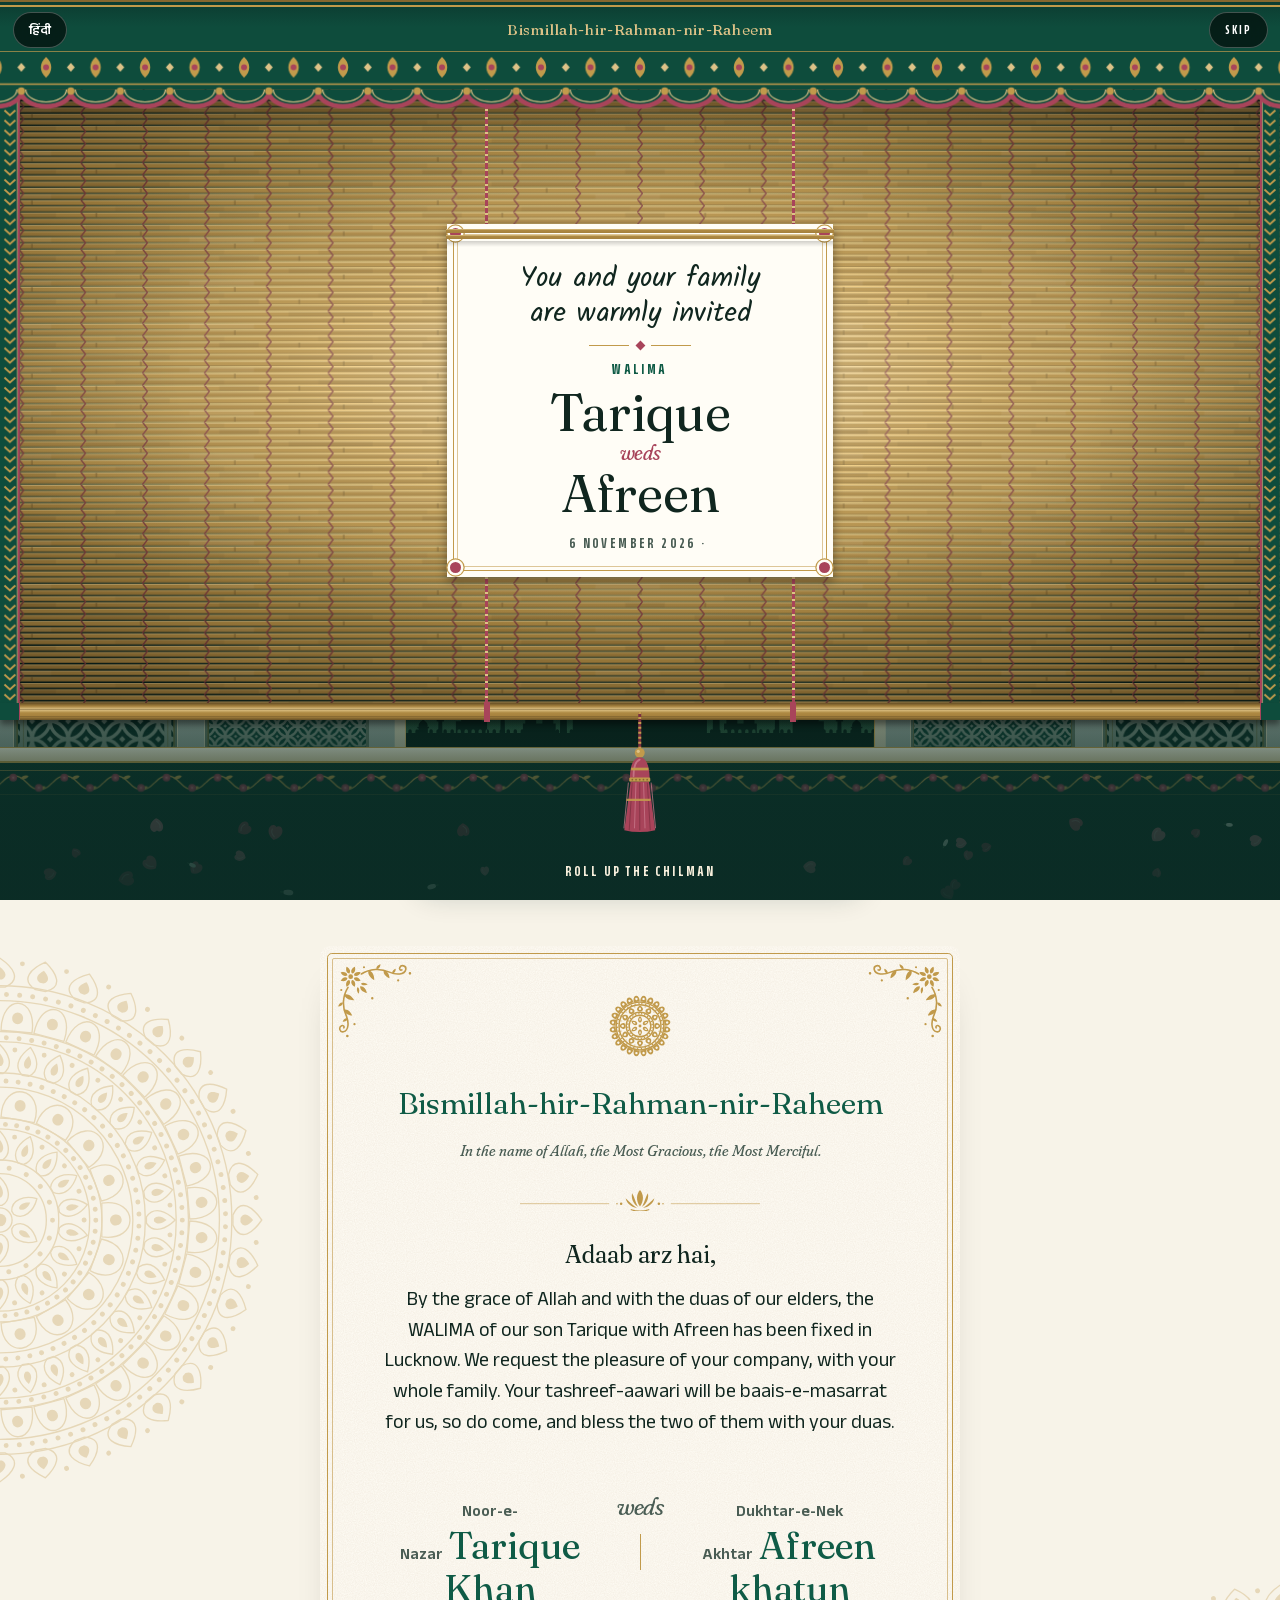
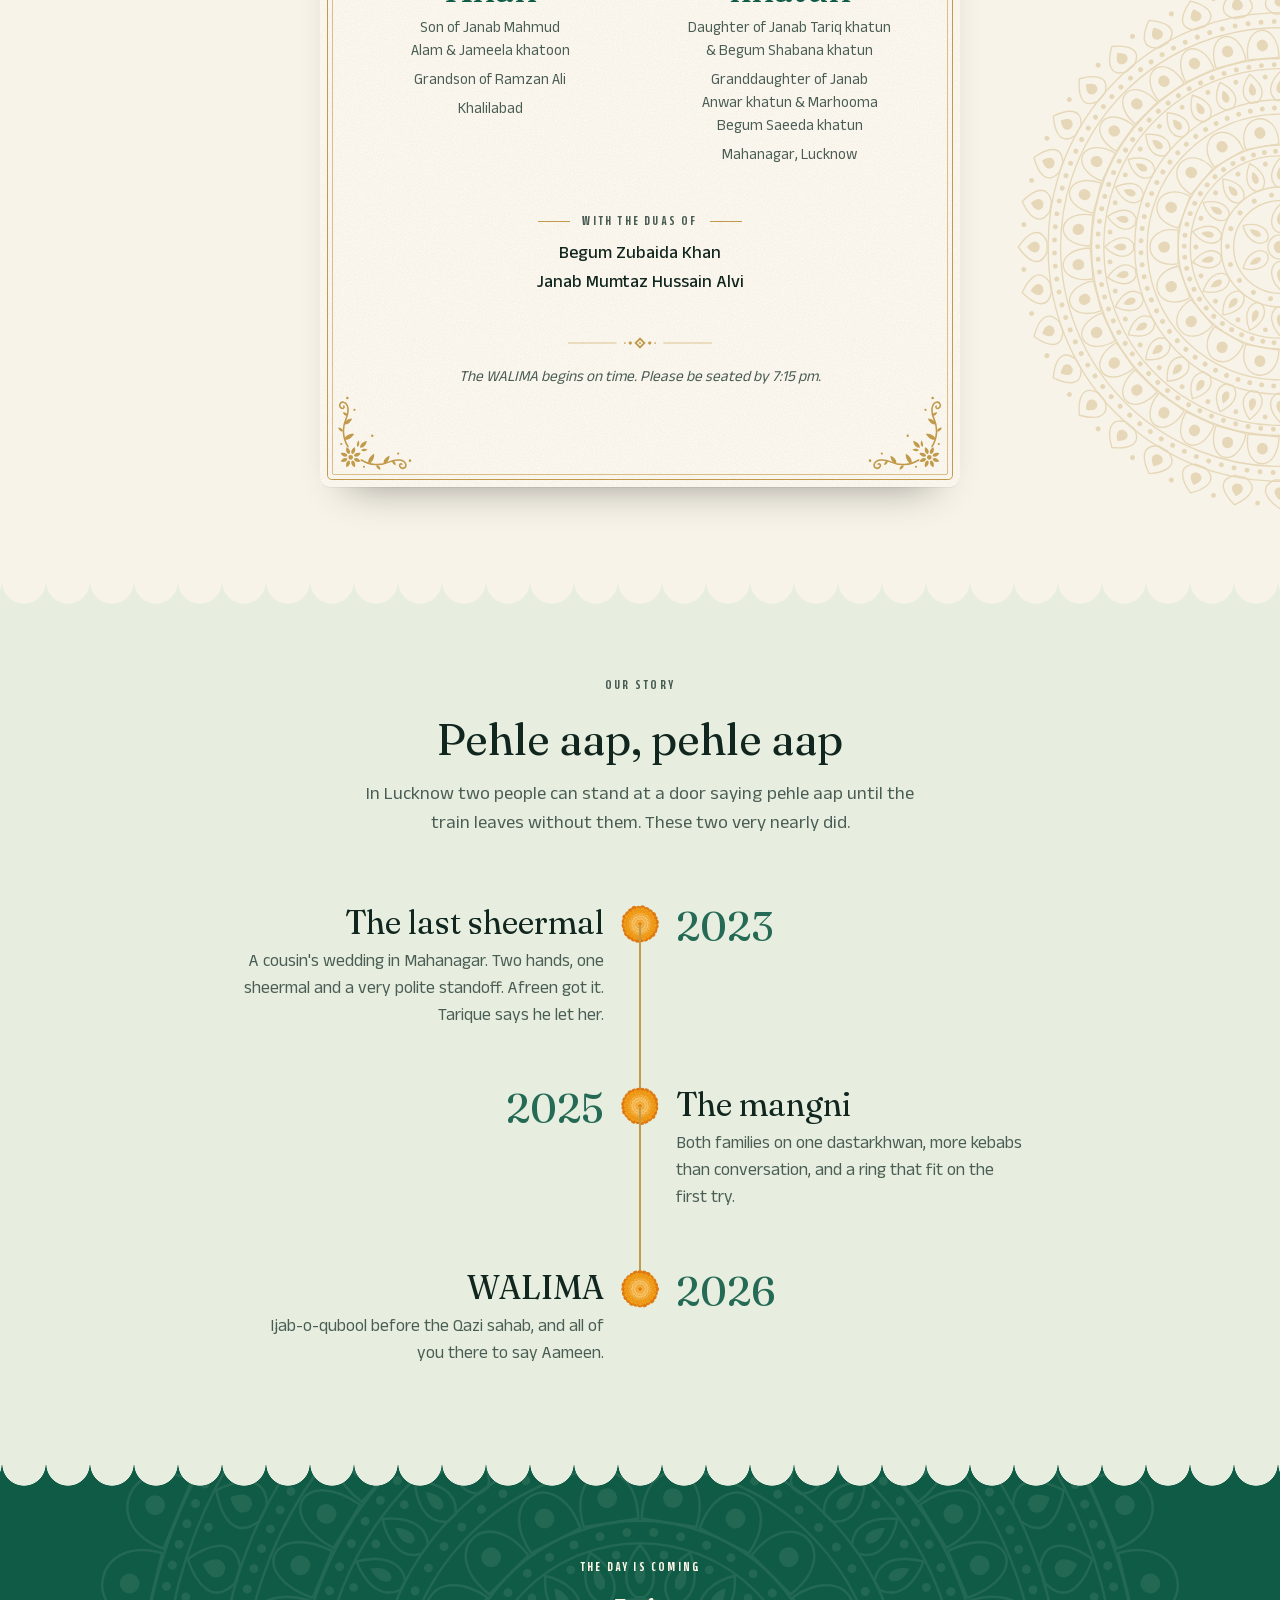
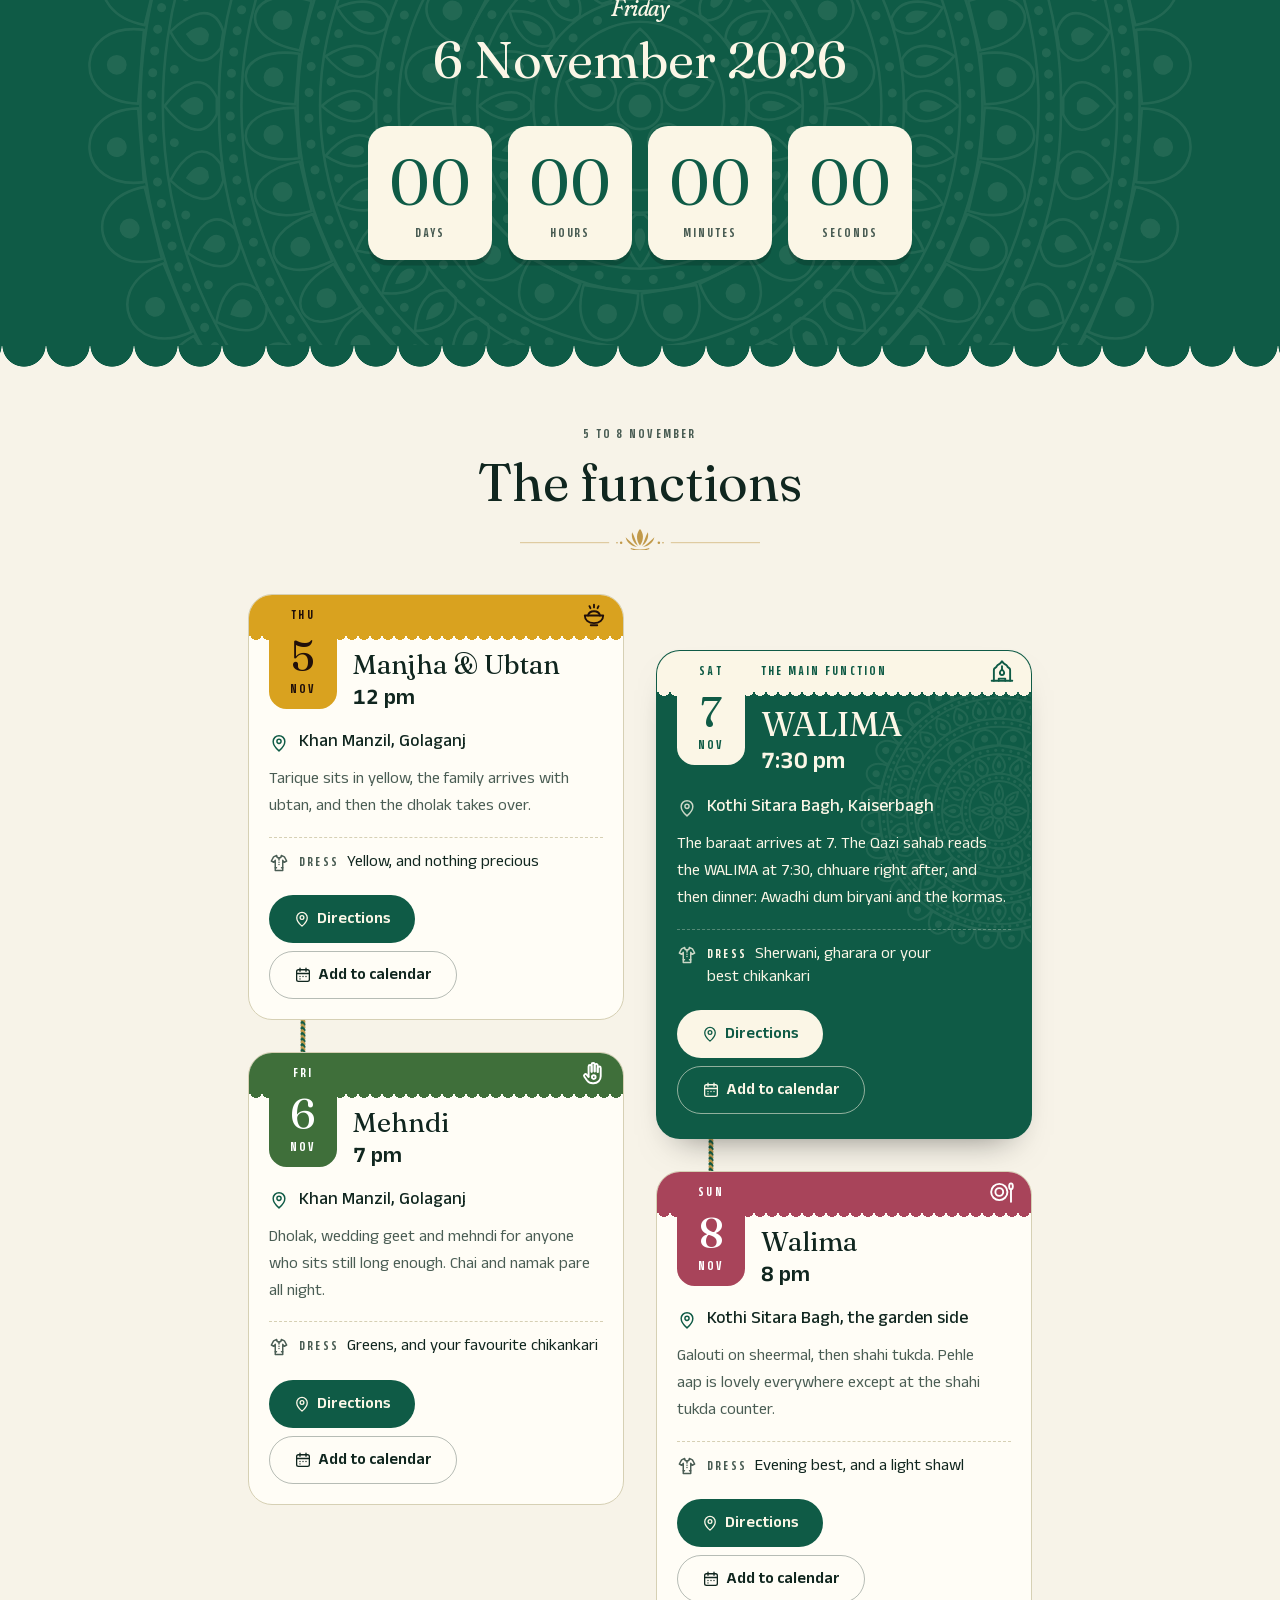
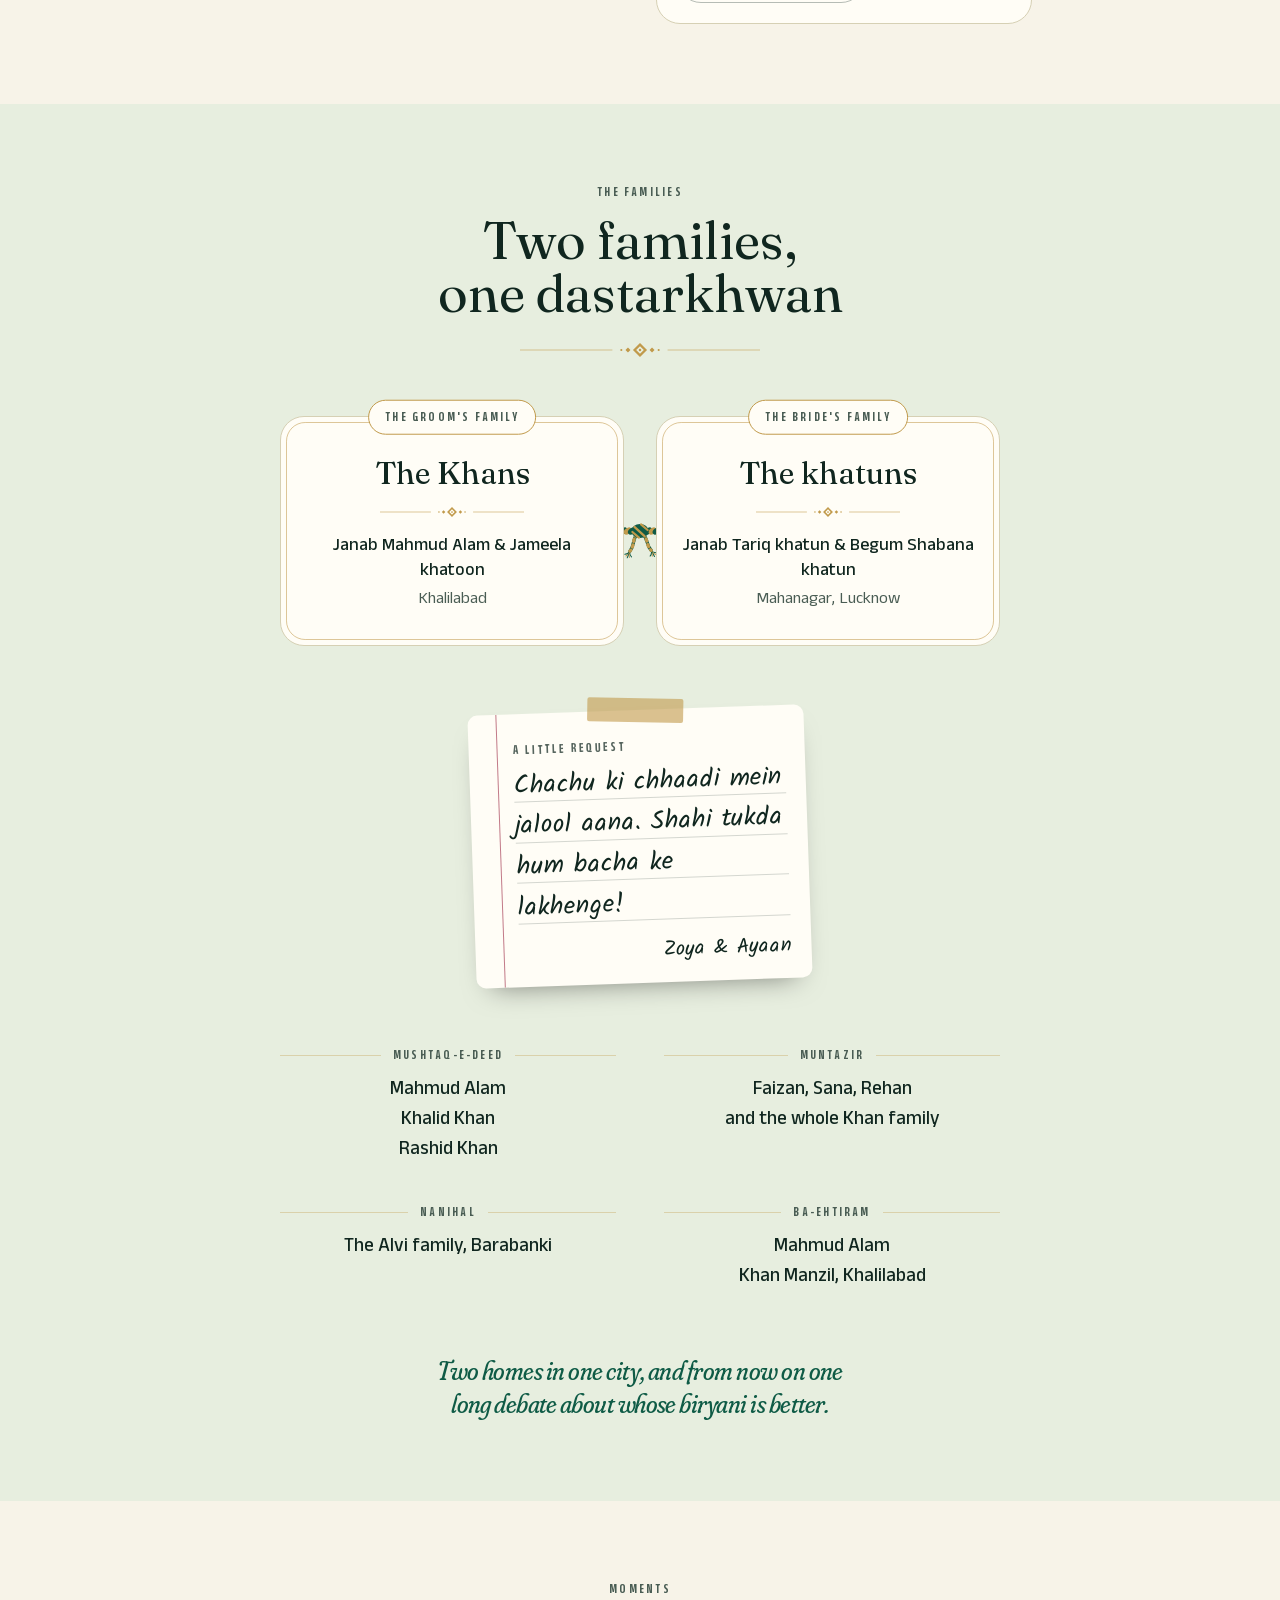
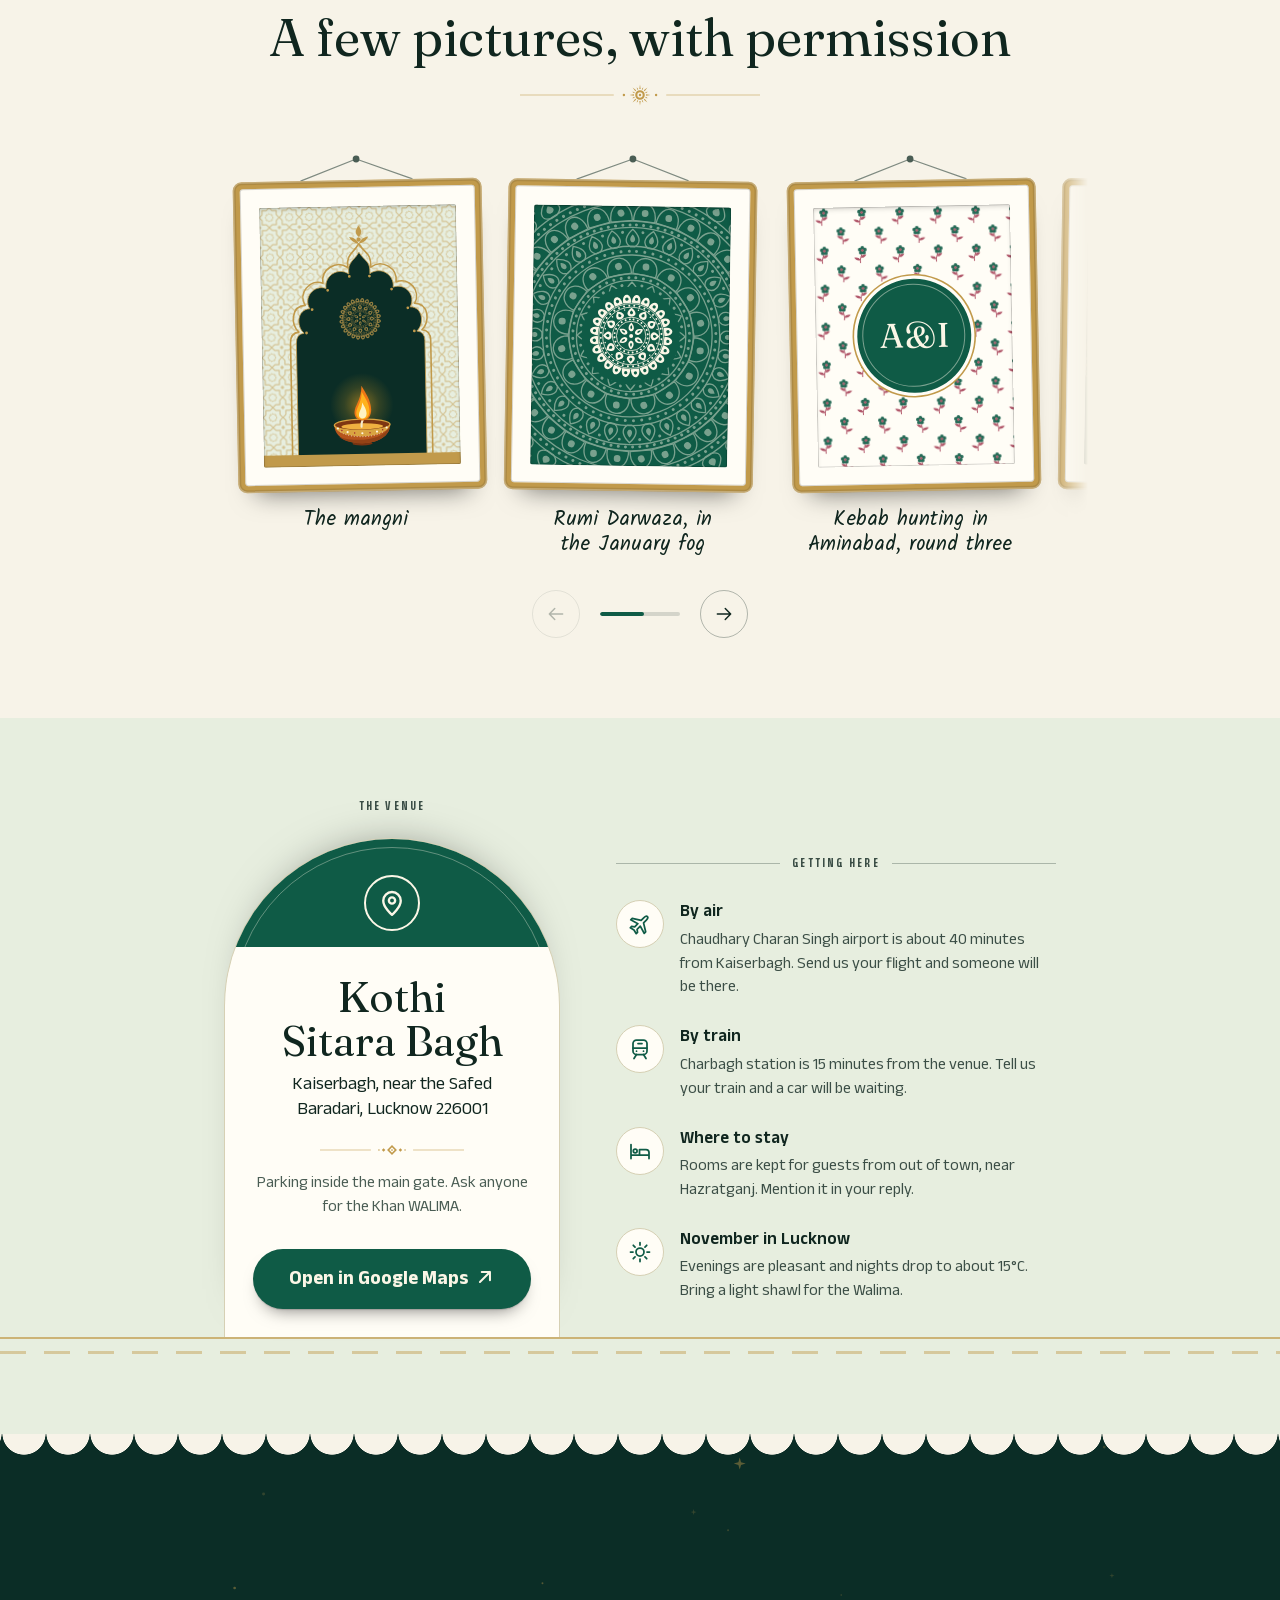
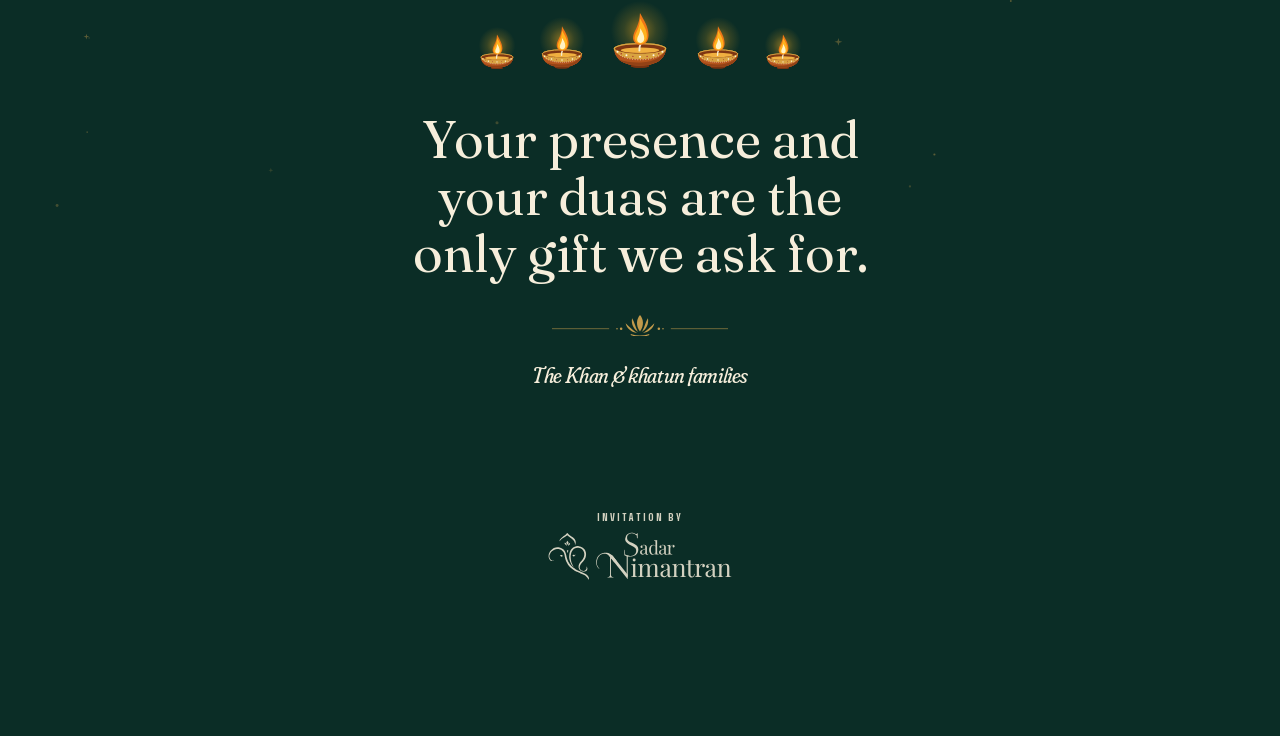
==== commit 59311f29: "update details" ====
--- a/index.html
+++ b/index.html
@@ -95,7 +95,7 @@
     }
   }
 }
-</style><meta name="theme-color" content="#0b2d26"><title>Tarique weds Inaya · Sample wedding invitation · Sadar Nimantran</title><meta name="description" content="By the grace of Allah and with the duas of our elders, the Nikah of our son Tarique with Inaya has been fixed in Lucknow. We request the pleasure of your…"><meta name="application-name" content="Sadar Nimantran"><meta name="robots" content="index, follow"><link rel="canonical" href="https://sadarnimantran.in/invite/Tarique-inaya"><meta name="format-detection" content="telephone=no"><meta property="og:title" content="Tarique weds Inaya"><meta property="og:description" content="By the grace of Allah and with the duas of our elders, the Nikah of our son Tarique with Inaya has been fixed in Lucknow. We request the pleasure of your…"><meta property="og:url" content="https://sadarnimantran.in/invite/Tarique-inaya"><meta property="og:locale" content="en_IN"><meta property="og:image" content="og"><meta property="og:image:width" content="1200"><meta property="og:image:height" content="630"><meta property="og:image:alt" content="Tarique weds Inaya"><meta property="og:type" content="website"><meta name="twitter:card" content="summary_large_image"><meta name="twitter:title" content="Tarique weds Inaya"><meta name="twitter:description" content="By the grace of Allah and with the duas of our elders, the Nikah of our son Tarique with Inaya has been fixed in Lucknow. We request the pleasure of your…"><meta name="twitter:image" content="https://sadarnimantran.in/api/og?slug=Tarique-inaya"><link rel="icon" href="favicon.ico" sizes="48x48" type="image/x-icon"><link rel="icon" href="fonts/icon.svg" sizes="any" type="image/svg+xml"><link rel="apple-touch-icon" href="images/apple-icon.png" sizes="180x180" type="image/png"><meta name="next-size-adjust" content=""><style></style></head><body style="overflow: hidden; overscroll-behavior: none; background-color: rgb(11, 45, 38);"><div hidden=""><!--$--><!--/$--></div><svg width="0" height="0" aria-hidden="true" focusable="false" style="position:absolute;width:0;height:0;overflow:hidden"><defs><g id="zm"><g id="zm0"><path d="M41.1 -2A3.7 3.7 0 0 1 44.9 3.8A4.1 4.1 0 0 1 40 9.5A3.8 3.8 0 0 1 42.5 16.2A3.9 3.9 0 0 1 36.2 19.7A3.9 3.9 0 0 1 36.9 26.8A4 4 0 0 1 29.6 28.6A4.6 4.6 0 0 1 29.5 37.1A4.3 4.3 0 0 1 21.8 34.9A3.8 3.8 0 0 1 18.8 41.2A3.9 3.9 0 0 1 11.8 39.4A4.2 4.2 0 0 1 7.4 45.8A4 4 0 0 1 1.6 41.1A4.6 4.6 0 0 1 -4.3 47.2A4.8 4.8 0 0 1 -9.6 40A3.7 3.7 0 0 1 -16.1 42A3.4 3.4 0 0 1 -19 36.5A4.3 4.3 0 0 1 -26.9 38.3A4.6 4.6 0 0 1 -28.2 30A3.7 3.7 0 0 1 -35 28.6A4.1 4.1 0 0 1 -35.4 21A3.6 3.6 0 0 1 -41.2 17.7A3.4 3.4 0 0 1 -39.5 11.5A4.4 4.4 0 0 1 -46.4 7.1A4.5 4.5 0 0 1 -41.2 0.7A4.1 4.1 0 0 1 -45.9 -5.2A3.6 3.6 0 0 1 -40.2 -8.7A4.3 4.3 0 0 1 -44 -15.8A4.3 4.3 0 0 1 -36.6 -18.8A4.2 4.2 0 0 1 -38.2 -26.4A4.3 4.3 0 0 1 -30.5 -27.7A4.1 4.1 0 0 1 -29.8 -35.3A4.4 4.4 0 0 1 -21.7 -35A4.4 4.4 0 0 1 -19.3 -42.9A4.2 4.2 0 0 1 -12.4 -39.2A4 4 0 0 1 -8 -45.2A4.2 4.2 0 0 1 -1.4 -41.1A3.7 3.7 0 0 1 4.3 -45A4 4 0 0 1 9.8 -40A3.8 3.8 0 0 1 16.4 -42.2A3.3 3.3 0 0 1 18.8 -36.6A4.4 4.4 0 0 1 26.7 -38.7A4.8 4.8 0 0 1 28.2 -30A4.4 4.4 0 0 1 36.3 -29.6A4.2 4.2 0 0 1 34.9 -21.9A4.5 4.5 0 0 1 42.8 -19.6A4.4 4.4 0 0 1 39.3 -12.3A4.5 4.5 0 0 1 46.5 -8.2A4.4 4.4 0 0 1 41.1 -2Z" fill="var(--z2,#e07b12)" stroke="none" stroke-width="0" stroke-linejoin="round"></path><path d="M45.3 3.8L40.7 3.4M42.4 16.2L38.2 14.6M36.7 26.7L33 24M28.3 35.6L25.4 32M18.8 41.4L16.9 37.2M7.3 44.9L6.5 40.3M-4.1 45.2L-3.7 40.7M-16.3 42.4L-14.6 38.2M-26.1 37.2L-23.4 33.5M-35.2 28.8L-31.6 25.9M-41.8 17.9L-37.6 16.1M-44.9 6.9L-40.4 6.2M-45.1 -5.1L-40.6 -4.6M-42.8 -15.3L-38.5 -13.8M-37.4 -25.8L-33.6 -23.2M-29.3 -34.7L-26.4 -31.2M-18.7 -41.4L-16.8 -37.2M-7.9 -44.7L-7.1 -40.2M4.4 -45.2L3.9 -40.7M16.4 -42.4L14.8 -38.1M25.8 -37.4L23.2 -33.6M35.2 -28.7L31.6 -25.8M41.3 -18.9L37.1 -17M44.8 -7.9L40.2 -7.1" fill="none" stroke="var(--z5,#ca6710)" stroke-width="0.5" stroke-linecap="round"></path></g><g id="zm1"><path d="M35.9 5.8A3.6 3.6 0 0 1 37.9 12.2A3.6 3.6 0 0 1 32.6 16.1A3.8 3.8 0 0 1 33.2 23.1A3.9 3.9 0 0 1 26.3 25.1A4 4 0 0 1 25 32.3A4.2 4.2 0 0 1 17.3 32A4.3 4.3 0 0 1 14.2 39.3A4.2 4.2 0 0 1 7.4 35.6A3.7 3.7 0 0 1 2.2 40.2A3.9 3.9 0 0 1 -3.7 36.2A3.9 3.9 0 0 1 -10.2 39.6A3.7 3.7 0 0 1 -13.6 33.7A3.5 3.5 0 0 1 -20.1 34.1A3.7 3.7 0 0 1 -23.2 28A3.7 3.7 0 0 1 -29.9 26.7A4 4 0 0 1 -30.8 19.3A4.3 4.3 0 0 1 -38.3 16.7A4.1 4.1 0 0 1 -35 9.8A3.8 3.8 0 0 1 -40.2 5A3.7 3.7 0 0 1 -36.3 -0.8A3.5 3.5 0 0 1 -39 -6.7A3.5 3.5 0 0 1 -34.5 -11.4A3.6 3.6 0 0 1 -35.6 -18.1A4 4 0 0 1 -29.1 -21.8A4.1 4.1 0 0 1 -29 -29.4A4.3 4.3 0 0 1 -21.1 -29.6A3.6 3.6 0 0 1 -18 -35.5A3.5 3.5 0 0 1 -11.6 -34.5A4 4 0 0 1 -7.1 -40.4A4.1 4.1 0 0 1 -0.8 -36.3A3.6 3.6 0 0 1 5.1 -39.4A3.4 3.4 0 0 1 9.6 -35.1A4.2 4.2 0 0 1 16.9 -38A4 4 0 0 1 19.1 -30.9A3.7 3.7 0 0 1 25.9 -30.7A4.1 4.1 0 0 1 27.9 -23.3A4.3 4.3 0 0 1 35.7 -21.6A4.2 4.2 0 0 1 33.5 -14.2A4 4 0 0 1 39.8 -10.2A3.6 3.6 0 0 1 36 -4.8A4.4 4.4 0 0 1 41.9 0.7A4.3 4.3 0 0 1 35.9 5.8Z" fill="var(--z1,#f2a31b)" stroke="var(--z2,#e07b12)" stroke-width="0.8" stroke-linejoin="round"></path><path d="M38.2 12.3L34.1 11M32.9 23L29.4 20.5M24.6 31.7L22 28.4M13.6 37.7L12.2 33.7M2.2 40.1L2 35.8M-10 38.9L-8.9 34.7M-20.4 34.6L-18.2 30.9M-29.9 26.7L-26.7 23.9M-36.8 16L-32.9 14.3M-39.8 4.9L-35.6 4.4M-39.5 -6.8L-35.3 -6.1M-35.8 -18.2L-32 -16.2M-28.2 -28.6L-25.2 -25.5M-18.2 -35.8L-16.2 -32M-7 -39.5L-6.2 -35.3M5.1 -39.8L4.6 -35.6M16.3 -36.7L14.5 -32.8M25.9 -30.6L23.2 -27.4M34.3 -20.8L30.7 -18.6M38.9 -10L34.7 -8.9M40.1 0.7L35.9 0.6" fill="none" stroke="var(--z2,#e07b12)" stroke-width="0.5" stroke-linecap="round"></path></g><g id="zm2"><path d="M31 -3.8A3.8 3.8 0 0 1 35.1 1.9A3.5 3.5 0 0 1 30.5 6.5A3.5 3.5 0 0 1 31.7 12.9A3.8 3.8 0 0 1 26.1 17.1A3.9 3.9 0 0 1 25.9 24.4A3.5 3.5 0 0 1 19.4 24.4A3.5 3.5 0 0 1 16.4 30.2A3.8 3.8 0 0 1 9.3 29.8A3.8 3.8 0 0 1 4.5 34.8A3.7 3.7 0 0 1 -1.2 31.2A4.1 4.1 0 0 1 -7.6 35.2A4 4 0 0 1 -11.6 29A4 4 0 0 1 -18.8 30.5A4 4 0 0 1 -20.7 23.4A3.6 3.6 0 0 1 -27 21.5A4.2 4.2 0 0 1 -28 13.8A3.6 3.6 0 0 1 -33.2 9.6A3.3 3.3 0 0 1 -31 4A3.5 3.5 0 0 1 -34.1 -1.6A3.4 3.4 0 0 1 -30.5 -6.8A4 4 0 0 1 -33 -13.8A3.9 3.9 0 0 1 -26.4 -16.7A4 4 0 0 1 -26.4 -24A4 4 0 0 1 -18.9 -24.8A3.7 3.7 0 0 1 -16 -31A4 4 0 0 1 -8.8 -29.9A3.4 3.4 0 0 1 -3.8 -33.8A2.9 2.9 0 0 1 1 -31.2A3.7 3.7 0 0 1 7.2 -34.3A3.8 3.8 0 0 1 11.6 -29A3.4 3.4 0 0 1 18 -28.9A3.5 3.5 0 0 1 20.9 -23.2A3.6 3.6 0 0 1 27.3 -21.3A3.7 3.7 0 0 1 27.6 -14.5A3.7 3.7 0 0 1 33.3 -10.7A3.9 3.9 0 0 1 31 -3.8Z" fill="var(--z1,#f2a31b)" stroke="var(--z2,#e07b12)" stroke-width="0.8" stroke-linejoin="round"></path><path d="M34.4 1.8L30.5 1.6M31.9 12.9L28.3 11.5M25.1 23.6L22.2 20.9M16.4 30.3L14.6 26.8M4.4 34.2L3.9 30.3M-7.3 33.7L-6.5 29.8M-18.1 29.3L-16.1 26M-27 21.4L-23.9 19M-33.1 9.6L-29.3 8.5M-34.4 -1.6L-30.5 -1.5M-31.8 -13.3L-28.2 -11.7M-25.5 -23.2L-22.6 -20.6M-15.8 -30.6L-14 -27.1M-3.8 -34.2L-3.4 -30.3M7 -33.7L6.2 -29.9M18.2 -29.2L16.1 -25.9M27.1 -21.2L24.1 -18.8M32.8 -10.5L29.1 -9.3" fill="none" stroke="var(--z2,#e07b12)" stroke-width="0.5" stroke-linecap="round"></path></g><g id="zm3"><path d="M25.6 2.7A3.6 3.6 0 0 1 27.8 9A3.3 3.3 0 0 1 22.7 12.2A3.7 3.7 0 0 1 22.5 19.1A4 4 0 0 1 15.3 20.7A3.5 3.5 0 0 1 11.9 26.4A3.6 3.6 0 0 1 5.3 25.2A3.4 3.4 0 0 1 -0.1 28.5A3.1 3.1 0 0 1 -4.9 25.3A3.3 3.3 0 0 1 -10.9 25.8A3.8 3.8 0 0 1 -15.5 20.5A3.5 3.5 0 0 1 -21.8 18.9A3.4 3.4 0 0 1 -22.4 12.6A3.3 3.3 0 0 1 -26.9 8.4A3.1 3.1 0 0 1 -25.6 2.8A3.6 3.6 0 0 1 -29.1 -2.9A3.8 3.8 0 0 1 -24.4 -8.2A3.3 3.3 0 0 1 -24.4 -14.4A3.2 3.2 0 0 1 -19.2 -17.1A3.4 3.4 0 0 1 -16.8 -22.9A3.6 3.6 0 0 1 -10.2 -23.6A3.4 3.4 0 0 1 -5.5 -27.9A2.6 2.6 0 0 1 -1.2 -25.7A3.3 3.3 0 0 1 4.6 -27.8A4.1 4.1 0 0 1 10.8 -23.3A3.4 3.4 0 0 1 17.1 -22.8A2.7 2.7 0 0 1 18.4 -18A3.3 3.3 0 0 1 23.8 -15A3.9 3.9 0 0 1 24.5 -7.9A3.4 3.4 0 0 1 28.2 -2.9A3.3 3.3 0 0 1 25.6 2.7Z" fill="var(--z3,#f5b33d)" stroke="var(--z2,#e07b12)" stroke-width="0.8" stroke-linejoin="round"></path><path d="M27 8.8L23.6 7.7M21.7 18.4L19 16.1M11.7 25.9L10.3 22.6M-0.1 28.4L-0.1 24.9M-11.1 26.2L-9.7 22.9M-21.4 18.6L-18.8 16.3M-27.1 8.4L-23.7 7.4M-28.3 -2.8L-24.7 -2.5M-24.5 -14.4L-21.4 -12.6M-16.8 -22.9L-14.7 -20M-5.5 -27.9L-4.9 -24.4M4.6 -28L4 -24.5M17 -22.7L14.9 -19.9M24 -15.2L21 -13.3M28.2 -2.9L24.7 -2.5" fill="none" stroke="var(--z2,#e07b12)" stroke-width="0.5" stroke-linecap="round"></path></g><g id="zm4"><path d="M20.1 -2.2A3.5 3.5 0 0 1 23 3.6A3.3 3.3 0 0 1 18.6 8A3.5 3.5 0 0 1 18.3 14.4A3.3 3.3 0 0 1 12.5 16A3.5 3.5 0 0 1 9.1 21.4A3.1 3.1 0 0 1 3.6 19.9A3.2 3.2 0 0 1 -1.8 22.3A4 4 0 0 1 -8.2 18.5A3.3 3.3 0 0 1 -14.3 17.8A3.1 3.1 0 0 1 -16.1 12.3A3.5 3.5 0 0 1 -21.5 8.8A3 3 0 0 1 -20 3.4A3.5 3.5 0 0 1 -23.1 -2.1A3.6 3.6 0 0 1 -18.9 -7.2A3.2 3.2 0 0 1 -18.2 -13.2A3.1 3.1 0 0 1 -13 -15.5A3.2 3.2 0 0 1 -9.5 -20.4A3.6 3.6 0 0 1 -2.8 -20.1A3.3 3.3 0 0 1 2.8 -22.5A3.3 3.3 0 0 1 7.6 -18.8A3.2 3.2 0 0 1 13.3 -17.7A2.9 2.9 0 0 1 15.6 -12.9A3.2 3.2 0 0 1 20.4 -9.3A3.9 3.9 0 0 1 20.1 -2.2Z" fill="var(--z4,#f8c767)" stroke="var(--z2,#e07b12)" stroke-width="0.8" stroke-linejoin="round"></path><path d="M22.1 3.5L19 3M17.6 13.8L15.1 11.8M8.7 20.6L7.5 17.7M-1.8 22.3L-1.6 19.1M-14 17.4L-12 15M-20.7 8.5L-17.7 7.3M-22.3 -2L-19.1 -1.7M-18.1 -13.1L-15.5 -11.2M-9.4 -20.3L-8.1 -17.4M2.7 -22.2L2.3 -19M13.5 -17.8L11.6 -15.3M20.3 -9.3L17.5 -7.9" fill="none" stroke="var(--z2,#e07b12)" stroke-width="0.5" stroke-linecap="round"></path></g><g id="zm5"><path d="M14.5 1.6A3 3 0 0 1 14.4 7.1A3.1 3.1 0 0 1 9.9 10.8A3.1 3.1 0 0 1 6.4 15.3A3 3 0 0 1 0.8 14.6A3 3 0 0 1 -4.8 15.6A3.2 3.2 0 0 1 -9 11.5A3.1 3.1 0 0 1 -13.9 8.6A3.3 3.3 0 0 1 -14.4 2.4A3 3 0 0 1 -15.7 -2.9A3.1 3.1 0 0 1 -12.4 -7.7A3 3 0 0 1 -9.9 -12.6A3 3 0 0 1 -4.6 -13.9A3 3 0 0 1 0.5 -16.1A2.4 2.4 0 0 1 4.4 -13.9A3.1 3.1 0 0 1 10 -13A3.1 3.1 0 0 1 12.3 -7.8A3 3 0 0 1 15.7 -3.5A2.8 2.8 0 0 1 14.5 1.6Z" fill="var(--z4,#f8c767)" stroke="var(--z2,#e07b12)" stroke-width="0.8" stroke-linejoin="round"></path><path d="M14.5 7.1L12 5.9M6.2 14.9L5.1 12.3M-4.7 15.4L-3.9 12.8M-13.7 8.5L-11.3 7M-15.9 -2.9L-13.1 -2.4M-10 -12.6L-8.3 -10.5M0.5 -16.1L0.4 -13.3M9.8 -12.8L8.1 -10.6M15.7 -3.5L13 -2.9" fill="none" stroke="var(--z2,#e07b12)" stroke-width="0.5" stroke-linecap="round"></path></g><g id="zm6"><path d="M8.3 -3.5A2.7 2.7 0 0 1 9.7 1.2A3 3 0 0 1 6.7 6A2.8 2.8 0 0 1 3.2 9.7A2.4 2.4 0 0 1 -1.2 8.9A2.8 2.8 0 0 1 -6.2 8.1A3.1 3.1 0 0 1 -8.5 2.8A2.7 2.7 0 0 1 -9.6 -2A2.9 2.9 0 0 1 -6.4 -6.3A2.7 2.7 0 0 1 -2.7 -9.8A2.4 2.4 0 0 1 1.7 -8.8A2.8 2.8 0 0 1 6.7 -7.8A2.4 2.4 0 0 1 8.3 -3.5Z" fill="var(--z3,#f5b33d)" stroke="var(--z2,#e07b12)" stroke-width="0.8" stroke-linejoin="round"></path><path d="M9.8 1.2L7.4 0.9M3.1 9.4L2.4 7.1M-6 7.8L-4.6 5.9M-9.7 -2.1L-7.3 -1.6M-2.6 -9.5L-2 -7.2M6.5 -7.5L4.9 -5.7" fill="none" stroke="var(--z2,#e07b12)" stroke-width="0.5" stroke-linecap="round"></path></g><path id="zm7" d="M3.5 -1.4A1.4 1.4 0 0 1 4.2 1.1A1.5 1.5 0 0 1 2.3 3A1.4 1.4 0 0 1 0.1 4.3A1.2 1.2 0 0 1 -1.8 3.3A1.4 1.4 0 0 1 -3.9 1.9A1.3 1.3 0 0 1 -3.7 -0.4A1.4 1.4 0 0 1 -3.3 -3A1.5 1.5 0 0 1 -0.6 -3.7A1.4 1.4 0 0 1 1.9 -3.9A1.6 1.6 0 0 1 3.5 -1.4Z" fill="var(--z2,#e07b12)"></path></g><g id="zga"><path d="M39.2 -4A7.6 7.6 0 0 1 43.5 9.4A7.8 7.8 0 0 1 33.8 20.1A7.7 7.7 0 0 1 29.7 33.8A7.8 7.8 0 0 1 15.4 36.2A7.5 7.5 0 0 1 3.9 43.8A7.3 7.3 0 0 1 -8.6 38.4A7.3 7.3 0 0 1 -22.2 37.3A6.3 6.3 0 0 1 -28.3 27.4A7.8 7.8 0 0 1 -40.6 19.9A9.2 9.2 0 0 1 -39.2 3A7.8 7.8 0 0 1 -44 -10.7A6.1 6.1 0 0 1 -35.1 -17.8A7.5 7.5 0 0 1 -31.4 -31.2A8 8 0 0 1 -17.3 -35.4A7.3 7.3 0 0 1 -6.1 -43A8.4 8.4 0 0 1 8.8 -38.4A7.3 7.3 0 0 1 22.4 -37.3A7.3 7.3 0 0 1 29.7 -25.9A7.7 7.7 0 0 1 41.1 -17.5A7.4 7.4 0 0 1 39.2 -4Z" fill="var(--z2,#ce6a16)"></path><path d="M27.4 5.6A6.8 6.8 0 0 1 26.9 18.2A5.7 5.7 0 0 1 17.2 22.1A6.6 6.6 0 0 1 8.4 30.6A7 7 0 0 1 -4.2 27.7A6.7 6.7 0 0 1 -16.6 27.6A7.7 7.7 0 0 1 -23.5 15.1A6.8 6.8 0 0 1 -32 5.8A6.9 6.9 0 0 1 -27.3 -6.1A6.9 6.9 0 0 1 -26.7 -18.8A5.5 5.5 0 0 1 -17.2 -22.1A6.7 6.7 0 0 1 -8.5 -31A6.5 6.5 0 0 1 3.1 -27.8A6.8 6.8 0 0 1 15.7 -28.6A8.3 8.3 0 0 1 23.5 -15.2A6.5 6.5 0 0 1 30.7 -5.7A6.3 6.3 0 0 1 27.4 5.6Z" fill="var(--z1,#f28a1b)"></path><path d="M15.7 -6.9A5.4 5.4 0 0 1 19.7 2.2A4.7 4.7 0 0 1 14.5 9.2A5.2 5.2 0 0 1 8.9 17.1A5 5 0 0 1 -0.3 17.2A5.5 5.5 0 0 1 -10.4 17.3A6.6 6.6 0 0 1 -15.9 6.5A5.2 5.2 0 0 1 -19.1 -2.6A5.3 5.3 0 0 1 -13.4 -10.7A5.4 5.4 0 0 1 -7.3 -18.6A5.3 5.3 0 0 1 2.3 -17A5.5 5.5 0 0 1 12.4 -16A5.2 5.2 0 0 1 15.7 -6.9Z" fill="var(--z4,#f8b967)"></path><path d="M6.9 -2.2A3.4 3.4 0 0 1 7.7 4A3 3 0 0 1 2.8 6.6A3.4 3.4 0 0 1 -3.2 8.1A3.5 3.5 0 0 1 -6.8 2.5A3.4 3.4 0 0 1 -7.9 -3.6A3 3 0 0 1 -3.3 -6.4A3.4 3.4 0 0 1 2.7 -8.3A4 4 0 0 1 6.9 -2.2Z" fill="var(--z2,#ce6a16)"></path></g><g id="zgb"><path d="M39.2 -3.9A7.6 7.6 0 0 1 43.5 9.5A7.9 7.9 0 0 1 33.7 20.3A7.6 7.6 0 0 1 29.3 33.7A7.7 7.7 0 0 1 15.3 36.3A7.3 7.3 0 0 1 3.7 43.3A7.4 7.4 0 0 1 -9.1 38.3A7.7 7.7 0 0 1 -23.4 38.3A7.7 7.7 0 0 1 -29.9 25.5A7.6 7.6 0 0 1 -41 16.9A7.8 7.8 0 0 1 -39.3 2.6A7.2 7.2 0 0 1 -41.8 -10.6A5.5 5.5 0 0 1 -34.9 -18.2A7.5 7.5 0 0 1 -30.8 -31.4A9.1 9.1 0 0 1 -14.8 -36.5A7.6 7.6 0 0 1 -3.2 -44.5A7.1 7.1 0 0 1 8.5 -38.4A7.3 7.3 0 0 1 22 -37.3A6.8 6.8 0 0 1 28.8 -26.8A7.7 7.7 0 0 1 40.6 -18.9A8.1 8.1 0 0 1 39.2 -3.9Z" fill="var(--z7,#d29325)"></path><path d="M27.6 4.8A6.7 6.7 0 0 1 27.1 17.2A6.8 6.8 0 0 1 15.9 23A6.6 6.6 0 0 1 6.7 31A6.2 6.2 0 0 1 -4.3 27.7A6.8 6.8 0 0 1 -16.9 27.7A6.5 6.5 0 0 1 -22.3 16.9A6.7 6.7 0 0 1 -31 8.1A6.5 6.5 0 0 1 -27.8 -3.5A6.8 6.8 0 0 1 -28.1 -16.1A6.9 6.9 0 0 1 -17 -22.3A6.9 6.9 0 0 1 -8.3 -31.7A7.9 7.9 0 0 1 5.7 -27.4A6.7 6.7 0 0 1 18 -26.4A5.8 5.8 0 0 1 22.6 -16.6A6.4 6.4 0 0 1 30.1 -7.4A6.8 6.8 0 0 1 27.6 4.8Z" fill="var(--z6,#f7c531)"></path><path d="M15.6 -7.1A5.3 5.3 0 0 1 19.7 1.9A4.7 4.7 0 0 1 14.6 9A5.2 5.2 0 0 1 9.2 17.1A5.7 5.7 0 0 1 -1.3 17.1A5.5 5.5 0 0 1 -11.5 16.8A5.9 5.9 0 0 1 -15.8 6.7A5.4 5.4 0 0 1 -20 -2.5A6 6 0 0 1 -13.1 -11.1A5.5 5.5 0 0 1 -6.8 -19.2A4.9 4.9 0 0 1 2 -17A5.3 5.3 0 0 1 11.6 -15.6A5 5 0 0 1 15.6 -7.1Z" fill="var(--z8,#fbda73)"></path><path d="M6.8 -2.3A3.4 3.4 0 0 1 7.8 3.8A2.9 2.9 0 0 1 3.1 6.5A3.4 3.4 0 0 1 -2.9 8.2A3.8 3.8 0 0 1 -6.8 2.4A3.3 3.3 0 0 1 -7.7 -3.6A2.7 2.7 0 0 1 -3.5 -6.3A3.3 3.3 0 0 1 2.3 -8.2A4 4 0 0 1 6.8 -2.3Z" fill="var(--z7,#d29325)"></path></g><g id="zl"><path d="M0 0C20.4 14 18 62 0 100C-18 62 -20.4 14 0 0Z" fill="#2e4a2b"></path><path d="M0 0C20.4 14 18 62 0 100Z" fill="#4f8236"></path><path d="M0 3V93M7.56 22L0 29L-7.56 22M9 37L0 44L-9 37M7.56 52L0 59L-7.56 52M6.12 67L0 74L-6.12 67" fill="none" stroke="#a9c46c" stroke-width="2.1" stroke-linecap="round" stroke-linejoin="round" stroke-opacity="0.85"></path></g><g id="zls"><path d="M0 0C23.12 14 20.4 62 0 100C-20.4 62 -23.12 14 0 0Z" fill="#294327"></path><path d="M0 0C23.12 14 20.4 62 0 100Z" fill="#3f6b2d"></path><path d="M0 3V93M8.57 22L0 29L-8.57 22M10.2 37L0 44L-10.2 37M8.57 52L0 59L-8.57 52M6.94 67L0 74L-6.94 67" fill="none" stroke="#a9c46c" stroke-width="2.38" stroke-linecap="round" stroke-linejoin="round" stroke-opacity="0.85"></path></g><g id="zt"><circle cx="0" cy="2.6" r="2.6" fill="#d9a441"></circle><path d="M-4.2 5.4Q0 3.4 4.2 5.4L4.8 10.4H-4.8Z" fill="#b8215f"></path><path d="M-5 12.4L-7 27.6L-4.2 25.6L-1.4 28.2L1.4 25.6L4.2 28.2L7 27.6L5 12.4Z" fill="#b8215f"></path><rect x="-5.4" y="10" width="10.8" height="2.6" rx="1.1" fill="#d9a441"></rect><path d="M-2.3 14L-3.3 24.6M0 14V25M2.3 14L3.3 24.6" fill="none" stroke="#9c2039" stroke-width="0.75" stroke-linecap="round"></path></g><g id="zb"><circle cx="0" cy="2.4" r="2.2" fill="none" stroke="#a9741f" stroke-width="1.3"></circle><path d="M-3.2 4.6C-8 6.4-6.8 14-9.6 19.4H9.6C6.8 14 8 6.4 3.2 4.6Z" fill="#d9a441"></path><path d="M-3.6 8.2C-5.2 11-5 14-6 16.6" fill="none" stroke="#f3d58a" stroke-width="1.5" stroke-linecap="round"></path><rect x="-10.8" y="18.6" width="21.6" height="3" rx="1.5" fill="#a9741f"></rect><circle cx="0" cy="24.4" r="2.4" fill="#a9741f"></circle></g><g id="zf"><path d="M0 0C-9.5 0-14-7.5-11.5-16.5C-9-25-1.5-33-1-52C5-41 13-29 13-16C13-6.5 8 0 0 0Z" fill="var(--z1,#ef7716)"></path><path d="M0-1.5C-7.6-1.5-11-7.6-9-15C-7-22-1.2-28-.8-43C4-34 10.4-25 10.4-14.5C10.4-6.8 6.4-1.5 0-1.5Z" fill="var(--z2,#ffb21e)"></path><path d="M0-3C-4.4-3-6.4-6.8-5.2-11C-4-15.2-.8-18.5-.4-27C2.6-21.5 6-16.5 6-10.5C6-6 3.6-3 0-3Z" fill="var(--z3,#fff3c4)"></path></g><radialGradient id="zdg"><stop offset="0" stop-color="#ffb21e" stop-opacity="0.5"></stop><stop offset="0.55" stop-color="#ffb21e" stop-opacity="0.16"></stop><stop offset="1" stop-color="#ffb21e" stop-opacity="0"></stop></radialGradient><g id="zd0"><ellipse cx="0" cy="111.5" rx="16" ry="3" fill="var(--z4,#783311)"></ellipse><ellipse cx="0" cy="82" rx="44" ry="9" fill="var(--z5,#7e3612)"></ellipse></g><g id="zd1"><path d="M-44 82A44 9 0 0 0 44 82C44 100 26 111 0 111C-26 111-44 100-44 82Z" fill="var(--z6,#b5541c)"></path><path d="M44 82C44 100 26 111 0 111C-16 111-29 107-37 100C-26 104.5-12 106 2 105.5C24 104.5 40 96 44 82Z" fill="var(--z7,#934216)"></path><path d="M-44 82A44 9 0 0 0 44 82A44 18 0 0 1-44 82Z" fill="var(--z8,#d9a441)"></path><ellipse cx="0" cy="82" rx="44" ry="9" fill="none" stroke="var(--z8,#d9a441)" stroke-width="2.2"></ellipse><circle cx="38.48" cy="87.02" r="1.7" fill="#fff6e4"></circle><circle cx="32.25" cy="90.43" r="1.1" fill="#9e1b2a"></circle><circle cx="23.21" cy="93.11" r="1.7" fill="#fff6e4"></circle><circle cx="12.13" cy="94.81" r="1.1" fill="#9e1b2a"></circle><circle cx="0" cy="95.4" r="1.7" fill="#fff6e4"></circle><circle cx="-12.13" cy="94.81" r="1.1" fill="#9e1b2a"></circle><circle cx="-23.21" cy="93.11" r="1.7" fill="#fff6e4"></circle><circle cx="-32.25" cy="90.43" r="1.1" fill="#9e1b2a"></circle><circle cx="-38.48" cy="87.02" r="1.7" fill="#fff6e4"></circle><path d="M-34 93A38 14 0 0 0 34 93" fill="none" stroke="#fff6e4" stroke-width="1.5" stroke-linecap="round" stroke-dasharray="0.1 4.4" opacity="0.9"></path></g><g id="zdl" transform="translate(60 0)"><use href="#zd0"></use><ellipse cx="0" cy="84.5" rx="33" ry="4.8" fill="#f0b040"></ellipse><path d="M-1 85C-1.4 80-.6 77 1 74" fill="none" stroke="#f6ecd0" stroke-width="3.2" stroke-linecap="round"></path><use href="#zd1"></use></g><g id="zdu" transform="translate(60 0)"><use href="#zd0"></use><ellipse cx="0" cy="84.5" rx="33" ry="4.8" fill="#c98a2e"></ellipse><path d="M-1 85C-1.4 80-.6 77 1 74" fill="none" stroke="#f6ecd0" stroke-width="3.2" stroke-linecap="round"></path><circle cx="1.1" cy="73.6" r="2" fill="#2b0f14"></circle><use href="#zd1"></use></g><g id="zdL"><circle cx="60" cy="50" r="50" fill="url(#zdg)"></circle><use href="#zdl"></use></g><g id="zcn"><circle r="48" fill="var(--z2,#a67529)"></circle><circle r="45" fill="var(--z1,#e2ad3c)"></circle><path d="M-31.8-31.8A45 45 0 0 1 31.8-31.8A52 52 0 0 0-31.8-31.8Z" fill="var(--z3,#f3d791)" opacity="0.55"></path><circle r="40.5" fill="none" stroke="var(--z3,#f3d791)" stroke-width="2.3" stroke-linecap="round" stroke-dasharray="0.1 4.141"></circle><circle r="35.5" fill="none" stroke="var(--z2,#a67529)" stroke-width="1.2"></circle><defs><g id="zcg"><ellipse cx="2.2" cy="-2.6" rx="3.7" ry="1.7" transform="rotate(-32 2.2 -2.6)"></ellipse><ellipse cx="2.2" cy="2.6" rx="3.7" ry="1.7" transform="rotate(32 2.2 2.6)"></ellipse></g></defs><g id="zce"><path d="M-3 28.5A27 27 0 0 1-23.4-13.5" fill="none" stroke="var(--z2,#a67529)" stroke-width="1.3" stroke-linecap="round"></path><g fill="var(--z4,#7a4d1b)"><use href="#zcg" transform="translate(-10.11 25.03) rotate(202)"></use><use href="#zcg" transform="translate(-16.44 21.42) rotate(217.5)"></use><use href="#zcg" transform="translate(-21.56 16.25) rotate(233)"></use><use href="#zcg" transform="translate(-25.12 9.9) rotate(248.5)"></use><use href="#zcg" transform="translate(-26.85 2.82) rotate(264)"></use><use href="#zcg" transform="translate(-26.63 -4.46) rotate(279.5)"></use></g></g><use href="#zce" transform="scale(-1 1)"></use><g transform="translate(-15.5 -15.5) scale(0.86)" fill="none" stroke="var(--z4,#7a4d1b)" stroke-width="4" stroke-linecap="round" stroke-linejoin="round" opacity="var(--z5,1)"><path d="M0 0H18M0 7.5H18M1 0H6C16.5 0 16.5 15 6 15H0L11 29"></path><path d="M24 6.5L31 0V29M25 29H37"></path></g></g><g id="zlf"><use href="#zcn" transform="translate(120 50) scale(0.5)"></use><rect x="12" y="58" width="216" height="128" rx="5" fill="#c0271f"></rect><path d="M12 168H228V181A5 5 0 0 1 223 186H17A5 5 0 0 1 12 181Z" fill="#a91f1a" opacity="0.55"></path><g fill="none" stroke="#e9b949"><rect x="19" y="65" width="202" height="114" rx="2" stroke-width="1.6"></rect><rect x="23.5" y="69.5" width="193" height="105" stroke-width="2.2" stroke-linecap="round" stroke-dasharray="0.1 5.86"></rect><rect x="28" y="74" width="184" height="96" stroke-width="1"></rect></g><defs><g id="zlfc"><path transform="translate(2 2) rotate(108)" d="M0 0C3.6 -2.75 3.42 -8.5 0 -12.5C-3.42 -8.5 -3.6 -2.75 0 0Z"></path><path transform="translate(2 2) rotate(135)" d="M0 0C3.6 -3.74 3.42 -11.56 0 -17C-3.42 -11.56 -3.6 -3.74 0 0Z"></path><path transform="translate(2 2) rotate(162)" d="M0 0C3.6 -2.75 3.42 -8.5 0 -12.5C-3.42 -8.5 -3.6 -2.75 0 0Z"></path><circle cx="2.5" cy="2.5" r="3"></circle></g></defs><g fill="#e9b949"><use href="#zlfc" transform="translate(28 74) rotate(0)"></use><use href="#zlfc" transform="translate(212 74) rotate(90)"></use><use href="#zlfc" transform="translate(212 170) rotate(180)"></use><use href="#zlfc" transform="translate(28 170) rotate(270)"></use></g><clipPath id="zlfb"><rect x="12" y="58" width="216" height="128" rx="5"></rect></clipPath><g clip-path="url(#zlfb)"><defs><g id="zlft0"><ellipse cx="10" cy="144" rx="4.03" ry="2.6" transform="rotate(-40 10 144)" fill="#c0271f"></ellipse><ellipse cx="13.79" cy="144" rx="4.03" ry="2.6" transform="rotate(-40 13.79 144)" fill="#f2b632"></ellipse></g><g id="zlft1"><use href="#zlft0"></use><use href="#zlft0" x="7.59"></use></g><g id="zlft2"><use href="#zlft1"></use><use href="#zlft1" x="15.17"></use></g><g id="zlft3"><use href="#zlft2"></use><use href="#zlft2" x="30.34"></use></g><g id="zlft4"><use href="#zlft3"></use><use href="#zlft3" x="60.69"></use></g></defs><use href="#zlft4"></use><use href="#zlft3" x="121.38"></use><use href="#zlft2" x="182.07"></use><use href="#zlft0" x="212.41"></use><ellipse cx="230" cy="144" rx="4.03" ry="2.6" transform="rotate(-40 230 144)" fill="#c0271f"></ellipse></g><g transform="translate(120 144)"><g transform="scale(0.95)"><g transform="translate(-10 20) rotate(112)" fill="none" stroke-width="1" stroke-linecap="round"><path d="M0 0Q3.5 -0.72 4.6 -3.6" stroke="#c0271f"></path><path d="M0 0Q3.5 -0.36 5.8 -1.8" stroke="#f2b632"></path><path d="M0 0Q3.5 0 7 0" stroke="#c0271f"></path><path d="M0 0Q3.5 0.36 5.8 1.8" stroke="#f2b632"></path><path d="M0 0Q3.5 0.72 4.6 3.6" stroke="#c0271f"></path></g><g transform="translate(11 19) rotate(62)" fill="none" stroke-width="1" stroke-linecap="round"><path d="M0 0Q3.5 -0.72 4.6 -3.6" stroke="#c0271f"></path><path d="M0 0Q3.5 -0.36 5.8 -1.8" stroke="#f2b632"></path><path d="M0 0Q3.5 0 7 0" stroke="#c0271f"></path><path d="M0 0Q3.5 0.36 5.8 1.8" stroke="#f2b632"></path><path d="M0 0Q3.5 0.72 4.6 3.6" stroke="#c0271f"></path></g><g fill="none" stroke-linecap="round" stroke-width="3.2"><path d="M-3 3C-8 9-5 14-10 20M3 3C8 8 6 14 11 19" stroke="#c0271f"></path><path d="M-3 3C-8 9-5 14-10 20M3 3C8 8 6 14 11 19" stroke="#f2b632" stroke-dasharray="2.2 3.6"></path></g><ellipse rx="8.5" ry="7" fill="#c0271f"></ellipse><path d="M-5.5-4L4.5 5M-7.5 1L-1 6.5M1-6.5L7.5-1" stroke="#f2b632" stroke-width="2.2" stroke-linecap="round"></path></g></g><g><path d="M12 63C12 60 14 58 17 58H223C226 58 228 60 228 63L127 121.5Q120 125.5 113 121.5Z" fill="#a91f1a"></path><path d="M27 63.5H213L124.5 114.5Q120 117 115.5 114.5Z" fill="none" stroke="#e9b949" stroke-width="1.4"></path><path d="M44 68H196L120 111.5Z" fill="none" stroke="#e9b949" stroke-width="2" stroke-linecap="round" stroke-dasharray="0.1 5.5" opacity="0.9"></path><g transform="translate(120 117)"><circle cx="6.5" cy="0" r="3.4" fill="#e9b949"></circle><circle cx="4.6" cy="4.6" r="3.4" fill="#e9b949"></circle><circle cx="0" cy="6.5" r="3.4" fill="#e9b949"></circle><circle cx="-4.6" cy="4.6" r="3.4" fill="#e9b949"></circle><circle cx="-6.5" cy="0" r="3.4" fill="#e9b949"></circle><circle cx="-4.6" cy="-4.6" r="3.4" fill="#e9b949"></circle><circle cx="0" cy="-6.5" r="3.4" fill="#e9b949"></circle><circle cx="4.6" cy="-4.6" r="3.4" fill="#e9b949"></circle><circle r="6.8" fill="#e9b949"></circle><circle r="3" fill="#a91f1a"></circle></g></g></g><g id="zc"><path d="M30 72C15 72 5 62 5 51C5 39 15 30 28 31C30 16 44 5 60 7C70 8 79 13 84 22C91 15 103 14 113 19C125 25 131 36 130 47C144 46 155 53 155 61C155 67 149 72 141 72Z" fill="var(--z1,#fff)"></path><path d="M28 31C39 31 47 38 49 47M84 22C90 27 93 34 92 42C100 36 112 37 118 46" fill="none" stroke="#1a1436" stroke-width="1.4" stroke-linecap="round" opacity="0.16"></path></g><g id="zM0"><defs><g id="zM0c"><path d="M-0.62 -6.49C-4.02 -9.36 -3.19 -14.99 0 -18.76C3.19 -14.99 4.02 -9.36 0.62 -6.49Z" fill="none" stroke="currentColor" stroke-linejoin="round"></path><path d="M-0.3 -9.87C-1.49 -11.43 -0.93 -13.82 0 -15.4C0.93 -13.82 1.49 -11.43 0.3 -9.87Z" fill="currentColor" fill-rule="evenodd"></path></g><g id="zM0w"><path d="M-1.31 -26.38C-6.36 -29.54 -3.89 -35.32 0 -39.08C3.89 -35.32 6.36 -29.54 1.31 -26.38ZM0.54 -45.48C1.19 -62.19 22.7 -57.91 16.91 -42.22ZM-1.6 -64.52C-7.23 -67.96 -4.03 -73.55 0 -77.21C4.03 -73.55 7.23 -67.96 1.6 -64.52ZM11.02 -63.6C6.16 -68.07 10.39 -72.93 15.06 -75.72C18.31 -71.35 20.35 -65.24 14.15 -62.97ZM0.49 -83.61C0.96 -100.32 18.63 -98.58 15.83 -82.1ZM16.79 -81.9C20.51 -98.2 37.5 -93.05 31.54 -77.43Z" fill="none" stroke="currentColor" stroke-linejoin="round"></path><path d="M-0.56 -29.7C-2.51 -31.28 -1.4 -33.69 0 -35.28C1.4 -33.69 2.51 -31.28 0.56 -29.7ZM6.15 -36.34a1.08 1.08 0 1 0 2.15 0a1.08 1.08 0 1 0 -2.15 0ZM7.55 -50.07a2.41 2.41 0 1 0 4.81 0a2.41 2.41 0 1 0 -4.81 0ZM-0.63 -67.83C-2.78 -69.45 -1.49 -71.83 0 -73.41C1.49 -71.83 2.78 -69.45 0.63 -67.83ZM6.29 -74.82a1.08 1.08 0 1 0 2.15 0a1.08 1.08 0 1 0 -2.15 0ZM12.61 -66.65C10.82 -68.66 12.56 -70.74 14.32 -72C15.47 -70.16 16.28 -67.58 13.86 -66.41ZM20.75 -71.94a1.08 1.08 0 1 0 2.15 0a1.08 1.08 0 1 0 -2.15 0ZM6.34 -88.75a2.41 2.41 0 1 0 4.81 0a2.41 2.41 0 1 0 -4.81 0ZM23.48 -85.34a2.41 2.41 0 1 0 4.81 0a2.41 2.41 0 1 0 -4.81 0Z" fill="currentColor" fill-rule="evenodd"></path></g><g id="zM0w0"><use href="#zM0w"></use><use href="#zM0w" transform="rotate(22.5)"></use></g><g id="zM0w1"><use href="#zM0w0"></use><use href="#zM0w0" transform="rotate(45)"></use></g><g id="zM0w2"><use href="#zM0w1"></use><use href="#zM0w1" transform="rotate(90)"></use></g></defs><path d="M-5.33 0a5.33 5.33 0 1 0 10.66 0a5.33 5.33 0 1 0 -10.66 0ZM-25.87 0a25.87 25.87 0 1 0 51.74 0a25.87 25.87 0 1 0 -51.74 0ZM-20.43 0a20.43 20.43 0 1 0 40.85 0a20.43 20.43 0 1 0 -40.85 0ZM-44.94 0a44.94 44.94 0 1 0 89.87 0a44.94 44.94 0 1 0 -89.87 0ZM-39.49 0a39.49 39.49 0 1 0 78.98 0a39.49 39.49 0 1 0 -78.98 0ZM-64 0a64 64 0 1 0 128 0a64 64 0 1 0 -128 0ZM-58.55 0a58.55 58.55 0 1 0 117.11 0a58.55 58.55 0 1 0 -117.11 0ZM-83.06 0a83.06 83.06 0 1 0 166.13 0a83.06 83.06 0 1 0 -166.13 0ZM-77.62 0a77.62 77.62 0 1 0 155.23 0a77.62 77.62 0 1 0 -155.23 0Z" fill="none" stroke="currentColor" stroke-linejoin="round"></path><circle r="2.76" fill="currentColor"></circle><g fill="none" stroke="currentColor" stroke-linecap="round" transform="rotate(-90)"><circle r="23.15" stroke-width="2.18" stroke-dasharray="0.01 4.5353" stroke-dashoffset="-2.2726"></circle><circle r="42.21" stroke-width="2.18" stroke-dasharray="0.01 5.5156" stroke-dashoffset="-2.7628"></circle><circle r="61.28" stroke-width="2.18" stroke-dasharray="0.01 6.0058" stroke-dashoffset="-3.0079"></circle><circle r="80.34" stroke-width="2.18" stroke-dasharray="0.01 5.2483" stroke-dashoffset="-2.6291"></circle></g><use href="#zM0c"></use><use href="#zM0c" transform="rotate(45)"></use><use href="#zM0c" transform="rotate(90)"></use><use href="#zM0c" transform="rotate(135)"></use><use href="#zM0c" transform="rotate(180)"></use><use href="#zM0c" transform="rotate(225)"></use><use href="#zM0c" transform="rotate(270)"></use><use href="#zM0c" transform="rotate(315)"></use><use href="#zM0w2"></use><use href="#zM0w2" transform="rotate(180)"></use></g><g id="zM1"><defs><g id="zM1c"><path d="M-1.36 -10.72C-8.69 -14.49 -7.01 -24.44 0 -31.12C7.01 -24.44 8.69 -14.49 1.36 -10.72ZM-0.66 -16.36C-3.29 -18.84 -2.05 -22.89 0 -25.55C2.05 -22.89 3.29 -18.84 0.66 -16.36Z" fill="currentColor" fill-rule="evenodd"></path></g><g id="zM1w"><path d="M-2.98 -45.08C-14.25 -49.04 -8.64 -58.69 0 -64.83C8.64 -58.69 14.25 -49.04 2.98 -45.08ZM-1.25 -50.27C-5.64 -52.58 -3.12 -56.43 0 -58.93C3.12 -56.43 5.64 -52.58 1.25 -50.27ZM14.29 -59.58a1.67 1.67 0 1 0 3.34 0a1.67 1.67 0 1 0 -3.34 0ZM0.6 -76.8C1.31 -102.73 25.32 -99.57 19.29 -74.34ZM7.42 -84.72a3.73 3.73 0 1 0 7.47 0a3.73 3.73 0 1 0 -7.47 0ZM20.46 -74.02C27.86 -98.89 50.23 -89.62 37.88 -66.81ZM28.97 -78.94a3.73 3.73 0 1 0 7.47 0a3.73 3.73 0 1 0 -7.47 0Z" fill="currentColor" fill-rule="evenodd"></path></g><g id="zM1w0"><use href="#zM1w"></use><use href="#zM1w" transform="rotate(30)"></use></g><g id="zM1w1"><use href="#zM1w0"></use><use href="#zM1w0" transform="rotate(60)"></use></g></defs><path d="M-42.92 0a42.92 42.92 0 1 0 85.84 0a42.92 42.92 0 1 0 -85.84 0ZM-33.88 0a33.88 33.88 0 1 0 67.76 0a33.88 33.88 0 1 0 -67.76 0ZM-74.54 0a74.54 74.54 0 1 0 149.08 0a74.54 74.54 0 1 0 -149.08 0ZM-65.51 0a65.51 65.51 0 1 0 131.01 0a65.51 65.51 0 1 0 -131.01 0Z" fill="none" stroke="currentColor" stroke-linejoin="round"></path><circle r="4.59" fill="currentColor"></circle><g fill="none" stroke="currentColor" stroke-linecap="round" transform="rotate(-90)"><circle r="38.4" stroke-width="4.52" stroke-dasharray="0.01 10.0431" stroke-dashoffset="-5.0265"></circle><circle r="70.02" stroke-width="4.52" stroke-dasharray="0.01 12.2114" stroke-dashoffset="-6.1107"></circle></g><use href="#zM1c"></use><use href="#zM1c" transform="rotate(60)"></use><use href="#zM1c" transform="rotate(120)"></use><use href="#zM1c" transform="rotate(180)"></use><use href="#zM1c" transform="rotate(240)"></use><use href="#zM1c" transform="rotate(300)"></use><use href="#zM1w1"></use><use href="#zM1w1" transform="rotate(120)"></use><use href="#zM1w1" transform="rotate(240)"></use></g><g id="zia" fill="none" stroke="currentColor" stroke-linecap="round" stroke-linejoin="round"><path d="M4 12h16M13.5 5.5 20 12l-6.5 6.5"></path></g><g id="ziu" fill="none" stroke="currentColor" stroke-linecap="round" stroke-linejoin="round"><path d="M6.5 17.5 17.5 6.5M8.5 6.5h9v9"></path></g><g id="zid" fill="none" stroke="currentColor" stroke-linecap="round" stroke-linejoin="round"><path d="m5.5 9 6.5 6.5L18.5 9"></path></g><g id="zip" fill="none" stroke="currentColor" stroke-linecap="round" stroke-linejoin="round"><path d="M12 21.5s7-6 7-11.3a7 7 0 1 0-14 0c0 5.3 7 11.3 7 11.3Z"></path><circle cx="12" cy="10" r="2.5"></circle></g><g id="zic" fill="none" stroke="currentColor" stroke-linecap="round" stroke-linejoin="round"><rect x="3.5" y="5" width="17" height="15.5" rx="2.5"></rect><path d="M3.5 10h17M8 3v4M16 3v4M8 14h.01M12 14h.01M16 14h.01M8 17.2h.01"></path></g><g id="zik" fill="none" stroke="currentColor" stroke-linecap="round" stroke-linejoin="round"><path d="m4.5 12.5 5 5 10-11"></path></g><g id="zil" fill="none" stroke="currentColor" stroke-linecap="round" stroke-linejoin="round"><path d="M10 13.8a4.5 4.5 0 0 0 6.6.4l3-3a4.5 4.5 0 0 0-6.4-6.4l-1.3 1.3"></path><path d="M14 10.2a4.5 4.5 0 0 0-6.6-.4l-3 3a4.5 4.5 0 0 0 6.4 6.4l1.3-1.3"></path></g><g id="zih" fill="none" stroke="currentColor" stroke-linecap="round" stroke-linejoin="round"><path d="M8.5 15V8a1.5 1.5 0 0 1 3 0v4.2"></path><path d="M11.5 11.7a1.5 1.5 0 0 1 3 0v1"></path><path d="M14.5 12.4a1.5 1.5 0 0 1 3 0v1"></path><path d="M17.5 13.2a1.5 1.5 0 0 1 3 0v3.3a5.5 5.5 0 0 1-5.5 5.5h-2a5.5 5.5 0 0 1-4.5-2.3l-3.2-4.5a1.45 1.45 0 0 1 2.3-1.7l1.9 2"></path><path d="M10 1.8v1.7M5.7 3.6l1.2 1.2M14.3 3.6l-1.2 1.2"></path></g><path id="ziw" d="M17.47 14.38c-.3-.15-1.76-.87-2.03-.97-.27-.1-.47-.15-.67.15-.2.3-.77.97-.94 1.16-.17.2-.35.22-.64.08-.3-.15-1.26-.46-2.39-1.48-.88-.79-1.48-1.76-1.65-2.06-.17-.3-.02-.46.13-.6.13-.14.3-.35.44-.52.15-.18.2-.3.3-.5.1-.2.05-.37-.02-.52-.08-.15-.67-1.61-.92-2.2-.24-.58-.49-.5-.67-.51-.17-.01-.37-.01-.57-.01s-.52.07-.79.37c-.27.3-1.04 1.02-1.04 2.48 0 1.46 1.06 2.87 1.21 3.07.15.2 2.1 3.2 5.08 4.49.71.3 1.26.49 1.69.62.71.23 1.36.2 1.87.12.57-.08 1.76-.72 2.01-1.41.25-.7.25-1.29.17-1.42-.07-.12-.27-.2-.57-.34Zm-5.42 7.4h-.01a9.87 9.87 0 0 1-5.03-1.38l-.36-.21-3.74.98 1-3.65-.24-.37a9.86 9.86 0 0 1-1.51-5.26c0-5.45 4.44-9.88 9.89-9.88 2.64 0 5.12 1.03 6.99 2.9a9.82 9.82 0 0 1 2.89 6.99c0 5.45-4.44 9.88-9.88 9.88Zm8.41-18.29A11.82 11.82 0 0 0 12.05 0C5.5 0 .16 5.33.16 11.89c0 2.1.55 4.14 1.59 5.95L.06 24l6.3-1.65a11.88 11.88 0 0 0 5.69 1.45c6.55 0 11.89-5.34 11.89-11.9 0-3.17-1.24-6.16-3.48-8.41Z"></path></defs></svg><div class="invite-root" style="--i-bg:#f7f3e8;--i-bg2:#e7eedf;--i-card:#fffdf6;--i-ink:#10261f;--i-ink-soft:#4a5d54;--i-accent:#0f5b46;--i-on-accent:#fbf6e6;--i-accent2:#a8445a;--i-gold:#c19a4b;--i-line:#d6d0b4;--i-stage:#0b2d26;--i-on-stage:#f6eedb;--i-font-display:var(--font-fraunces), var(--font-tiro), Georgia, serif;--i-display-weight:400;--i-optical:var(--optical-fraunces);--i-optical-caps:var(--optical-fraunces-caps);--i-optical-hi:var(--optical-fraunces-hi);color-scheme:light" lang="en" data-analytics-context="{&quot;invite_slug&quot;:&quot;Tarique-inaya&quot;,&quot;occasion&quot;:&quot;shaadi&quot;,&quot;theme_id&quot;:&quot;noor&quot;,&quot;opener&quot;:&quot;chilman&quot;,&quot;scene&quot;:&quot;noor&quot;,&quot;is_sample&quot;:true,&quot;is_private&quot;:false,&quot;lang&quot;:&quot;en&quot;,&quot;default_lang&quot;:&quot;en&quot;,&quot;is_bilingual&quot;:true,&quot;is_partial&quot;:false,&quot;events_shown&quot;:4,&quot;cover_skipped_by_link&quot;:false,&quot;has_music_track&quot;:false,&quot;music_mood&quot;:&quot;santoor&quot;,&quot;try_names_active&quot;:false}"><noscript><style>[data-invite-cover]{display:none!important}#countdown [role=timer]{display:none!important}.invite-root [class*="motion-reduce:opacity-100"]{opacity:1!important}.invite-root [class*="motion-reduce:transform-none"]{transform:none!important}.invite-root [class*="motion-reduce:translate-y-0"]{translate:none!important}</style></noscript><div data-invite-cover="" class="fixed inset-0 z-50" style="opacity:1"><div class="fixed inset-0 z-50 overflow-hidden bg-i-stage text-i-on-stage" style="container-type:size;padding-top:env(safe-area-inset-top);padding-bottom:env(safe-area-inset-bottom);--cover-floor:0.75rem" lang="en" role="dialog" aria-modal="true" aria-label="Open the invitation"><style>
+</style><meta name="theme-color" content="#0b2d26"><title>Tarique weds Afreen · Sample wedding invitation · Sadar Nimantran</title><meta name="description" content="By the grace of Allah and with the duas of our elders, the WALIMA of our son Tarique with Afreen has been fixed in Lucknow. We request the pleasure of your…"><meta name="application-name" content="Sadar Nimantran"><meta name="robots" content="index, follow"><link rel="canonical" href="https://sadarnimantran.in/invite/Tarique-Afreen"><meta name="format-detection" content="telephone=no"><meta property="og:title" content="Tarique weds Afreen"><meta property="og:description" content="By the grace of Allah and with the duas of our elders, the WALIMA of our son Tarique with Afreen has been fixed in Lucknow. We request the pleasure of your…"><meta property="og:url" content="https://sadarnimantran.in/invite/Tarique-Afreen"><meta property="og:locale" content="en_IN"><meta property="og:image" content="og"><meta property="og:image:width" content="1200"><meta property="og:image:height" content="630"><meta property="og:image:alt" content="Tarique weds Afreen"><meta property="og:type" content="website"><meta name="twitter:card" content="summary_large_image"><meta name="twitter:title" content="Tarique weds Afreen"><meta name="twitter:description" content="By the grace of Allah and with the duas of our elders, the WALIMA of our son Tarique with Afreen has been fixed in Lucknow. We request the pleasure of your…"><meta name="twitter:image" content="https://sadarnimantran.in/api/og?slug=Tarique-Afreen"><link rel="icon" href="favicon.ico" sizes="48x48" type="image/x-icon"><link rel="icon" href="fonts/icon.svg" sizes="any" type="image/svg+xml"><link rel="apple-touch-icon" href="images/apple-icon.png" sizes="180x180" type="image/png"><meta name="next-size-adjust" content=""><style></style></head><body style="overflow: hidden; overscroll-behavior: none; background-color: rgb(11, 45, 38);"><div hidden=""><!--$--><!--/$--></div><svg width="0" height="0" aria-hidden="true" focusable="false" style="position:absolute;width:0;height:0;overflow:hidden"><defs><g id="zm"><g id="zm0"><path d="M41.1 -2A3.7 3.7 0 0 1 44.9 3.8A4.1 4.1 0 0 1 40 9.5A3.8 3.8 0 0 1 42.5 16.2A3.9 3.9 0 0 1 36.2 19.7A3.9 3.9 0 0 1 36.9 26.8A4 4 0 0 1 29.6 28.6A4.6 4.6 0 0 1 29.5 37.1A4.3 4.3 0 0 1 21.8 34.9A3.8 3.8 0 0 1 18.8 41.2A3.9 3.9 0 0 1 11.8 39.4A4.2 4.2 0 0 1 7.4 45.8A4 4 0 0 1 1.6 41.1A4.6 4.6 0 0 1 -4.3 47.2A4.8 4.8 0 0 1 -9.6 40A3.7 3.7 0 0 1 -16.1 42A3.4 3.4 0 0 1 -19 36.5A4.3 4.3 0 0 1 -26.9 38.3A4.6 4.6 0 0 1 -28.2 30A3.7 3.7 0 0 1 -35 28.6A4.1 4.1 0 0 1 -35.4 21A3.6 3.6 0 0 1 -41.2 17.7A3.4 3.4 0 0 1 -39.5 11.5A4.4 4.4 0 0 1 -46.4 7.1A4.5 4.5 0 0 1 -41.2 0.7A4.1 4.1 0 0 1 -45.9 -5.2A3.6 3.6 0 0 1 -40.2 -8.7A4.3 4.3 0 0 1 -44 -15.8A4.3 4.3 0 0 1 -36.6 -18.8A4.2 4.2 0 0 1 -38.2 -26.4A4.3 4.3 0 0 1 -30.5 -27.7A4.1 4.1 0 0 1 -29.8 -35.3A4.4 4.4 0 0 1 -21.7 -35A4.4 4.4 0 0 1 -19.3 -42.9A4.2 4.2 0 0 1 -12.4 -39.2A4 4 0 0 1 -8 -45.2A4.2 4.2 0 0 1 -1.4 -41.1A3.7 3.7 0 0 1 4.3 -45A4 4 0 0 1 9.8 -40A3.8 3.8 0 0 1 16.4 -42.2A3.3 3.3 0 0 1 18.8 -36.6A4.4 4.4 0 0 1 26.7 -38.7A4.8 4.8 0 0 1 28.2 -30A4.4 4.4 0 0 1 36.3 -29.6A4.2 4.2 0 0 1 34.9 -21.9A4.5 4.5 0 0 1 42.8 -19.6A4.4 4.4 0 0 1 39.3 -12.3A4.5 4.5 0 0 1 46.5 -8.2A4.4 4.4 0 0 1 41.1 -2Z" fill="var(--z2,#e07b12)" stroke="none" stroke-width="0" stroke-linejoin="round"></path><path d="M45.3 3.8L40.7 3.4M42.4 16.2L38.2 14.6M36.7 26.7L33 24M28.3 35.6L25.4 32M18.8 41.4L16.9 37.2M7.3 44.9L6.5 40.3M-4.1 45.2L-3.7 40.7M-16.3 42.4L-14.6 38.2M-26.1 37.2L-23.4 33.5M-35.2 28.8L-31.6 25.9M-41.8 17.9L-37.6 16.1M-44.9 6.9L-40.4 6.2M-45.1 -5.1L-40.6 -4.6M-42.8 -15.3L-38.5 -13.8M-37.4 -25.8L-33.6 -23.2M-29.3 -34.7L-26.4 -31.2M-18.7 -41.4L-16.8 -37.2M-7.9 -44.7L-7.1 -40.2M4.4 -45.2L3.9 -40.7M16.4 -42.4L14.8 -38.1M25.8 -37.4L23.2 -33.6M35.2 -28.7L31.6 -25.8M41.3 -18.9L37.1 -17M44.8 -7.9L40.2 -7.1" fill="none" stroke="var(--z5,#ca6710)" stroke-width="0.5" stroke-linecap="round"></path></g><g id="zm1"><path d="M35.9 5.8A3.6 3.6 0 0 1 37.9 12.2A3.6 3.6 0 0 1 32.6 16.1A3.8 3.8 0 0 1 33.2 23.1A3.9 3.9 0 0 1 26.3 25.1A4 4 0 0 1 25 32.3A4.2 4.2 0 0 1 17.3 32A4.3 4.3 0 0 1 14.2 39.3A4.2 4.2 0 0 1 7.4 35.6A3.7 3.7 0 0 1 2.2 40.2A3.9 3.9 0 0 1 -3.7 36.2A3.9 3.9 0 0 1 -10.2 39.6A3.7 3.7 0 0 1 -13.6 33.7A3.5 3.5 0 0 1 -20.1 34.1A3.7 3.7 0 0 1 -23.2 28A3.7 3.7 0 0 1 -29.9 26.7A4 4 0 0 1 -30.8 19.3A4.3 4.3 0 0 1 -38.3 16.7A4.1 4.1 0 0 1 -35 9.8A3.8 3.8 0 0 1 -40.2 5A3.7 3.7 0 0 1 -36.3 -0.8A3.5 3.5 0 0 1 -39 -6.7A3.5 3.5 0 0 1 -34.5 -11.4A3.6 3.6 0 0 1 -35.6 -18.1A4 4 0 0 1 -29.1 -21.8A4.1 4.1 0 0 1 -29 -29.4A4.3 4.3 0 0 1 -21.1 -29.6A3.6 3.6 0 0 1 -18 -35.5A3.5 3.5 0 0 1 -11.6 -34.5A4 4 0 0 1 -7.1 -40.4A4.1 4.1 0 0 1 -0.8 -36.3A3.6 3.6 0 0 1 5.1 -39.4A3.4 3.4 0 0 1 9.6 -35.1A4.2 4.2 0 0 1 16.9 -38A4 4 0 0 1 19.1 -30.9A3.7 3.7 0 0 1 25.9 -30.7A4.1 4.1 0 0 1 27.9 -23.3A4.3 4.3 0 0 1 35.7 -21.6A4.2 4.2 0 0 1 33.5 -14.2A4 4 0 0 1 39.8 -10.2A3.6 3.6 0 0 1 36 -4.8A4.4 4.4 0 0 1 41.9 0.7A4.3 4.3 0 0 1 35.9 5.8Z" fill="var(--z1,#f2a31b)" stroke="var(--z2,#e07b12)" stroke-width="0.8" stroke-linejoin="round"></path><path d="M38.2 12.3L34.1 11M32.9 23L29.4 20.5M24.6 31.7L22 28.4M13.6 37.7L12.2 33.7M2.2 40.1L2 35.8M-10 38.9L-8.9 34.7M-20.4 34.6L-18.2 30.9M-29.9 26.7L-26.7 23.9M-36.8 16L-32.9 14.3M-39.8 4.9L-35.6 4.4M-39.5 -6.8L-35.3 -6.1M-35.8 -18.2L-32 -16.2M-28.2 -28.6L-25.2 -25.5M-18.2 -35.8L-16.2 -32M-7 -39.5L-6.2 -35.3M5.1 -39.8L4.6 -35.6M16.3 -36.7L14.5 -32.8M25.9 -30.6L23.2 -27.4M34.3 -20.8L30.7 -18.6M38.9 -10L34.7 -8.9M40.1 0.7L35.9 0.6" fill="none" stroke="var(--z2,#e07b12)" stroke-width="0.5" stroke-linecap="round"></path></g><g id="zm2"><path d="M31 -3.8A3.8 3.8 0 0 1 35.1 1.9A3.5 3.5 0 0 1 30.5 6.5A3.5 3.5 0 0 1 31.7 12.9A3.8 3.8 0 0 1 26.1 17.1A3.9 3.9 0 0 1 25.9 24.4A3.5 3.5 0 0 1 19.4 24.4A3.5 3.5 0 0 1 16.4 30.2A3.8 3.8 0 0 1 9.3 29.8A3.8 3.8 0 0 1 4.5 34.8A3.7 3.7 0 0 1 -1.2 31.2A4.1 4.1 0 0 1 -7.6 35.2A4 4 0 0 1 -11.6 29A4 4 0 0 1 -18.8 30.5A4 4 0 0 1 -20.7 23.4A3.6 3.6 0 0 1 -27 21.5A4.2 4.2 0 0 1 -28 13.8A3.6 3.6 0 0 1 -33.2 9.6A3.3 3.3 0 0 1 -31 4A3.5 3.5 0 0 1 -34.1 -1.6A3.4 3.4 0 0 1 -30.5 -6.8A4 4 0 0 1 -33 -13.8A3.9 3.9 0 0 1 -26.4 -16.7A4 4 0 0 1 -26.4 -24A4 4 0 0 1 -18.9 -24.8A3.7 3.7 0 0 1 -16 -31A4 4 0 0 1 -8.8 -29.9A3.4 3.4 0 0 1 -3.8 -33.8A2.9 2.9 0 0 1 1 -31.2A3.7 3.7 0 0 1 7.2 -34.3A3.8 3.8 0 0 1 11.6 -29A3.4 3.4 0 0 1 18 -28.9A3.5 3.5 0 0 1 20.9 -23.2A3.6 3.6 0 0 1 27.3 -21.3A3.7 3.7 0 0 1 27.6 -14.5A3.7 3.7 0 0 1 33.3 -10.7A3.9 3.9 0 0 1 31 -3.8Z" fill="var(--z1,#f2a31b)" stroke="var(--z2,#e07b12)" stroke-width="0.8" stroke-linejoin="round"></path><path d="M34.4 1.8L30.5 1.6M31.9 12.9L28.3 11.5M25.1 23.6L22.2 20.9M16.4 30.3L14.6 26.8M4.4 34.2L3.9 30.3M-7.3 33.7L-6.5 29.8M-18.1 29.3L-16.1 26M-27 21.4L-23.9 19M-33.1 9.6L-29.3 8.5M-34.4 -1.6L-30.5 -1.5M-31.8 -13.3L-28.2 -11.7M-25.5 -23.2L-22.6 -20.6M-15.8 -30.6L-14 -27.1M-3.8 -34.2L-3.4 -30.3M7 -33.7L6.2 -29.9M18.2 -29.2L16.1 -25.9M27.1 -21.2L24.1 -18.8M32.8 -10.5L29.1 -9.3" fill="none" stroke="var(--z2,#e07b12)" stroke-width="0.5" stroke-linecap="round"></path></g><g id="zm3"><path d="M25.6 2.7A3.6 3.6 0 0 1 27.8 9A3.3 3.3 0 0 1 22.7 12.2A3.7 3.7 0 0 1 22.5 19.1A4 4 0 0 1 15.3 20.7A3.5 3.5 0 0 1 11.9 26.4A3.6 3.6 0 0 1 5.3 25.2A3.4 3.4 0 0 1 -0.1 28.5A3.1 3.1 0 0 1 -4.9 25.3A3.3 3.3 0 0 1 -10.9 25.8A3.8 3.8 0 0 1 -15.5 20.5A3.5 3.5 0 0 1 -21.8 18.9A3.4 3.4 0 0 1 -22.4 12.6A3.3 3.3 0 0 1 -26.9 8.4A3.1 3.1 0 0 1 -25.6 2.8A3.6 3.6 0 0 1 -29.1 -2.9A3.8 3.8 0 0 1 -24.4 -8.2A3.3 3.3 0 0 1 -24.4 -14.4A3.2 3.2 0 0 1 -19.2 -17.1A3.4 3.4 0 0 1 -16.8 -22.9A3.6 3.6 0 0 1 -10.2 -23.6A3.4 3.4 0 0 1 -5.5 -27.9A2.6 2.6 0 0 1 -1.2 -25.7A3.3 3.3 0 0 1 4.6 -27.8A4.1 4.1 0 0 1 10.8 -23.3A3.4 3.4 0 0 1 17.1 -22.8A2.7 2.7 0 0 1 18.4 -18A3.3 3.3 0 0 1 23.8 -15A3.9 3.9 0 0 1 24.5 -7.9A3.4 3.4 0 0 1 28.2 -2.9A3.3 3.3 0 0 1 25.6 2.7Z" fill="var(--z3,#f5b33d)" stroke="var(--z2,#e07b12)" stroke-width="0.8" stroke-linejoin="round"></path><path d="M27 8.8L23.6 7.7M21.7 18.4L19 16.1M11.7 25.9L10.3 22.6M-0.1 28.4L-0.1 24.9M-11.1 26.2L-9.7 22.9M-21.4 18.6L-18.8 16.3M-27.1 8.4L-23.7 7.4M-28.3 -2.8L-24.7 -2.5M-24.5 -14.4L-21.4 -12.6M-16.8 -22.9L-14.7 -20M-5.5 -27.9L-4.9 -24.4M4.6 -28L4 -24.5M17 -22.7L14.9 -19.9M24 -15.2L21 -13.3M28.2 -2.9L24.7 -2.5" fill="none" stroke="var(--z2,#e07b12)" stroke-width="0.5" stroke-linecap="round"></path></g><g id="zm4"><path d="M20.1 -2.2A3.5 3.5 0 0 1 23 3.6A3.3 3.3 0 0 1 18.6 8A3.5 3.5 0 0 1 18.3 14.4A3.3 3.3 0 0 1 12.5 16A3.5 3.5 0 0 1 9.1 21.4A3.1 3.1 0 0 1 3.6 19.9A3.2 3.2 0 0 1 -1.8 22.3A4 4 0 0 1 -8.2 18.5A3.3 3.3 0 0 1 -14.3 17.8A3.1 3.1 0 0 1 -16.1 12.3A3.5 3.5 0 0 1 -21.5 8.8A3 3 0 0 1 -20 3.4A3.5 3.5 0 0 1 -23.1 -2.1A3.6 3.6 0 0 1 -18.9 -7.2A3.2 3.2 0 0 1 -18.2 -13.2A3.1 3.1 0 0 1 -13 -15.5A3.2 3.2 0 0 1 -9.5 -20.4A3.6 3.6 0 0 1 -2.8 -20.1A3.3 3.3 0 0 1 2.8 -22.5A3.3 3.3 0 0 1 7.6 -18.8A3.2 3.2 0 0 1 13.3 -17.7A2.9 2.9 0 0 1 15.6 -12.9A3.2 3.2 0 0 1 20.4 -9.3A3.9 3.9 0 0 1 20.1 -2.2Z" fill="var(--z4,#f8c767)" stroke="var(--z2,#e07b12)" stroke-width="0.8" stroke-linejoin="round"></path><path d="M22.1 3.5L19 3M17.6 13.8L15.1 11.8M8.7 20.6L7.5 17.7M-1.8 22.3L-1.6 19.1M-14 17.4L-12 15M-20.7 8.5L-17.7 7.3M-22.3 -2L-19.1 -1.7M-18.1 -13.1L-15.5 -11.2M-9.4 -20.3L-8.1 -17.4M2.7 -22.2L2.3 -19M13.5 -17.8L11.6 -15.3M20.3 -9.3L17.5 -7.9" fill="none" stroke="var(--z2,#e07b12)" stroke-width="0.5" stroke-linecap="round"></path></g><g id="zm5"><path d="M14.5 1.6A3 3 0 0 1 14.4 7.1A3.1 3.1 0 0 1 9.9 10.8A3.1 3.1 0 0 1 6.4 15.3A3 3 0 0 1 0.8 14.6A3 3 0 0 1 -4.8 15.6A3.2 3.2 0 0 1 -9 11.5A3.1 3.1 0 0 1 -13.9 8.6A3.3 3.3 0 0 1 -14.4 2.4A3 3 0 0 1 -15.7 -2.9A3.1 3.1 0 0 1 -12.4 -7.7A3 3 0 0 1 -9.9 -12.6A3 3 0 0 1 -4.6 -13.9A3 3 0 0 1 0.5 -16.1A2.4 2.4 0 0 1 4.4 -13.9A3.1 3.1 0 0 1 10 -13A3.1 3.1 0 0 1 12.3 -7.8A3 3 0 0 1 15.7 -3.5A2.8 2.8 0 0 1 14.5 1.6Z" fill="var(--z4,#f8c767)" stroke="var(--z2,#e07b12)" stroke-width="0.8" stroke-linejoin="round"></path><path d="M14.5 7.1L12 5.9M6.2 14.9L5.1 12.3M-4.7 15.4L-3.9 12.8M-13.7 8.5L-11.3 7M-15.9 -2.9L-13.1 -2.4M-10 -12.6L-8.3 -10.5M0.5 -16.1L0.4 -13.3M9.8 -12.8L8.1 -10.6M15.7 -3.5L13 -2.9" fill="none" stroke="var(--z2,#e07b12)" stroke-width="0.5" stroke-linecap="round"></path></g><g id="zm6"><path d="M8.3 -3.5A2.7 2.7 0 0 1 9.7 1.2A3 3 0 0 1 6.7 6A2.8 2.8 0 0 1 3.2 9.7A2.4 2.4 0 0 1 -1.2 8.9A2.8 2.8 0 0 1 -6.2 8.1A3.1 3.1 0 0 1 -8.5 2.8A2.7 2.7 0 0 1 -9.6 -2A2.9 2.9 0 0 1 -6.4 -6.3A2.7 2.7 0 0 1 -2.7 -9.8A2.4 2.4 0 0 1 1.7 -8.8A2.8 2.8 0 0 1 6.7 -7.8A2.4 2.4 0 0 1 8.3 -3.5Z" fill="var(--z3,#f5b33d)" stroke="var(--z2,#e07b12)" stroke-width="0.8" stroke-linejoin="round"></path><path d="M9.8 1.2L7.4 0.9M3.1 9.4L2.4 7.1M-6 7.8L-4.6 5.9M-9.7 -2.1L-7.3 -1.6M-2.6 -9.5L-2 -7.2M6.5 -7.5L4.9 -5.7" fill="none" stroke="var(--z2,#e07b12)" stroke-width="0.5" stroke-linecap="round"></path></g><path id="zm7" d="M3.5 -1.4A1.4 1.4 0 0 1 4.2 1.1A1.5 1.5 0 0 1 2.3 3A1.4 1.4 0 0 1 0.1 4.3A1.2 1.2 0 0 1 -1.8 3.3A1.4 1.4 0 0 1 -3.9 1.9A1.3 1.3 0 0 1 -3.7 -0.4A1.4 1.4 0 0 1 -3.3 -3A1.5 1.5 0 0 1 -0.6 -3.7A1.4 1.4 0 0 1 1.9 -3.9A1.6 1.6 0 0 1 3.5 -1.4Z" fill="var(--z2,#e07b12)"></path></g><g id="zga"><path d="M39.2 -4A7.6 7.6 0 0 1 43.5 9.4A7.8 7.8 0 0 1 33.8 20.1A7.7 7.7 0 0 1 29.7 33.8A7.8 7.8 0 0 1 15.4 36.2A7.5 7.5 0 0 1 3.9 43.8A7.3 7.3 0 0 1 -8.6 38.4A7.3 7.3 0 0 1 -22.2 37.3A6.3 6.3 0 0 1 -28.3 27.4A7.8 7.8 0 0 1 -40.6 19.9A9.2 9.2 0 0 1 -39.2 3A7.8 7.8 0 0 1 -44 -10.7A6.1 6.1 0 0 1 -35.1 -17.8A7.5 7.5 0 0 1 -31.4 -31.2A8 8 0 0 1 -17.3 -35.4A7.3 7.3 0 0 1 -6.1 -43A8.4 8.4 0 0 1 8.8 -38.4A7.3 7.3 0 0 1 22.4 -37.3A7.3 7.3 0 0 1 29.7 -25.9A7.7 7.7 0 0 1 41.1 -17.5A7.4 7.4 0 0 1 39.2 -4Z" fill="var(--z2,#ce6a16)"></path><path d="M27.4 5.6A6.8 6.8 0 0 1 26.9 18.2A5.7 5.7 0 0 1 17.2 22.1A6.6 6.6 0 0 1 8.4 30.6A7 7 0 0 1 -4.2 27.7A6.7 6.7 0 0 1 -16.6 27.6A7.7 7.7 0 0 1 -23.5 15.1A6.8 6.8 0 0 1 -32 5.8A6.9 6.9 0 0 1 -27.3 -6.1A6.9 6.9 0 0 1 -26.7 -18.8A5.5 5.5 0 0 1 -17.2 -22.1A6.7 6.7 0 0 1 -8.5 -31A6.5 6.5 0 0 1 3.1 -27.8A6.8 6.8 0 0 1 15.7 -28.6A8.3 8.3 0 0 1 23.5 -15.2A6.5 6.5 0 0 1 30.7 -5.7A6.3 6.3 0 0 1 27.4 5.6Z" fill="var(--z1,#f28a1b)"></path><path d="M15.7 -6.9A5.4 5.4 0 0 1 19.7 2.2A4.7 4.7 0 0 1 14.5 9.2A5.2 5.2 0 0 1 8.9 17.1A5 5 0 0 1 -0.3 17.2A5.5 5.5 0 0 1 -10.4 17.3A6.6 6.6 0 0 1 -15.9 6.5A5.2 5.2 0 0 1 -19.1 -2.6A5.3 5.3 0 0 1 -13.4 -10.7A5.4 5.4 0 0 1 -7.3 -18.6A5.3 5.3 0 0 1 2.3 -17A5.5 5.5 0 0 1 12.4 -16A5.2 5.2 0 0 1 15.7 -6.9Z" fill="var(--z4,#f8b967)"></path><path d="M6.9 -2.2A3.4 3.4 0 0 1 7.7 4A3 3 0 0 1 2.8 6.6A3.4 3.4 0 0 1 -3.2 8.1A3.5 3.5 0 0 1 -6.8 2.5A3.4 3.4 0 0 1 -7.9 -3.6A3 3 0 0 1 -3.3 -6.4A3.4 3.4 0 0 1 2.7 -8.3A4 4 0 0 1 6.9 -2.2Z" fill="var(--z2,#ce6a16)"></path></g><g id="zgb"><path d="M39.2 -3.9A7.6 7.6 0 0 1 43.5 9.5A7.9 7.9 0 0 1 33.7 20.3A7.6 7.6 0 0 1 29.3 33.7A7.7 7.7 0 0 1 15.3 36.3A7.3 7.3 0 0 1 3.7 43.3A7.4 7.4 0 0 1 -9.1 38.3A7.7 7.7 0 0 1 -23.4 38.3A7.7 7.7 0 0 1 -29.9 25.5A7.6 7.6 0 0 1 -41 16.9A7.8 7.8 0 0 1 -39.3 2.6A7.2 7.2 0 0 1 -41.8 -10.6A5.5 5.5 0 0 1 -34.9 -18.2A7.5 7.5 0 0 1 -30.8 -31.4A9.1 9.1 0 0 1 -14.8 -36.5A7.6 7.6 0 0 1 -3.2 -44.5A7.1 7.1 0 0 1 8.5 -38.4A7.3 7.3 0 0 1 22 -37.3A6.8 6.8 0 0 1 28.8 -26.8A7.7 7.7 0 0 1 40.6 -18.9A8.1 8.1 0 0 1 39.2 -3.9Z" fill="var(--z7,#d29325)"></path><path d="M27.6 4.8A6.7 6.7 0 0 1 27.1 17.2A6.8 6.8 0 0 1 15.9 23A6.6 6.6 0 0 1 6.7 31A6.2 6.2 0 0 1 -4.3 27.7A6.8 6.8 0 0 1 -16.9 27.7A6.5 6.5 0 0 1 -22.3 16.9A6.7 6.7 0 0 1 -31 8.1A6.5 6.5 0 0 1 -27.8 -3.5A6.8 6.8 0 0 1 -28.1 -16.1A6.9 6.9 0 0 1 -17 -22.3A6.9 6.9 0 0 1 -8.3 -31.7A7.9 7.9 0 0 1 5.7 -27.4A6.7 6.7 0 0 1 18 -26.4A5.8 5.8 0 0 1 22.6 -16.6A6.4 6.4 0 0 1 30.1 -7.4A6.8 6.8 0 0 1 27.6 4.8Z" fill="var(--z6,#f7c531)"></path><path d="M15.6 -7.1A5.3 5.3 0 0 1 19.7 1.9A4.7 4.7 0 0 1 14.6 9A5.2 5.2 0 0 1 9.2 17.1A5.7 5.7 0 0 1 -1.3 17.1A5.5 5.5 0 0 1 -11.5 16.8A5.9 5.9 0 0 1 -15.8 6.7A5.4 5.4 0 0 1 -20 -2.5A6 6 0 0 1 -13.1 -11.1A5.5 5.5 0 0 1 -6.8 -19.2A4.9 4.9 0 0 1 2 -17A5.3 5.3 0 0 1 11.6 -15.6A5 5 0 0 1 15.6 -7.1Z" fill="var(--z8,#fbda73)"></path><path d="M6.8 -2.3A3.4 3.4 0 0 1 7.8 3.8A2.9 2.9 0 0 1 3.1 6.5A3.4 3.4 0 0 1 -2.9 8.2A3.8 3.8 0 0 1 -6.8 2.4A3.3 3.3 0 0 1 -7.7 -3.6A2.7 2.7 0 0 1 -3.5 -6.3A3.3 3.3 0 0 1 2.3 -8.2A4 4 0 0 1 6.8 -2.3Z" fill="var(--z7,#d29325)"></path></g><g id="zl"><path d="M0 0C20.4 14 18 62 0 100C-18 62 -20.4 14 0 0Z" fill="#2e4a2b"></path><path d="M0 0C20.4 14 18 62 0 100Z" fill="#4f8236"></path><path d="M0 3V93M7.56 22L0 29L-7.56 22M9 37L0 44L-9 37M7.56 52L0 59L-7.56 52M6.12 67L0 74L-6.12 67" fill="none" stroke="#a9c46c" stroke-width="2.1" stroke-linecap="round" stroke-linejoin="round" stroke-opacity="0.85"></path></g><g id="zls"><path d="M0 0C23.12 14 20.4 62 0 100C-20.4 62 -23.12 14 0 0Z" fill="#294327"></path><path d="M0 0C23.12 14 20.4 62 0 100Z" fill="#3f6b2d"></path><path d="M0 3V93M8.57 22L0 29L-8.57 22M10.2 37L0 44L-10.2 37M8.57 52L0 59L-8.57 52M6.94 67L0 74L-6.94 67" fill="none" stroke="#a9c46c" stroke-width="2.38" stroke-linecap="round" stroke-linejoin="round" stroke-opacity="0.85"></path></g><g id="zt"><circle cx="0" cy="2.6" r="2.6" fill="#d9a441"></circle><path d="M-4.2 5.4Q0 3.4 4.2 5.4L4.8 10.4H-4.8Z" fill="#b8215f"></path><path d="M-5 12.4L-7 27.6L-4.2 25.6L-1.4 28.2L1.4 25.6L4.2 28.2L7 27.6L5 12.4Z" fill="#b8215f"></path><rect x="-5.4" y="10" width="10.8" height="2.6" rx="1.1" fill="#d9a441"></rect><path d="M-2.3 14L-3.3 24.6M0 14V25M2.3 14L3.3 24.6" fill="none" stroke="#9c2039" stroke-width="0.75" stroke-linecap="round"></path></g><g id="zb"><circle cx="0" cy="2.4" r="2.2" fill="none" stroke="#a9741f" stroke-width="1.3"></circle><path d="M-3.2 4.6C-8 6.4-6.8 14-9.6 19.4H9.6C6.8 14 8 6.4 3.2 4.6Z" fill="#d9a441"></path><path d="M-3.6 8.2C-5.2 11-5 14-6 16.6" fill="none" stroke="#f3d58a" stroke-width="1.5" stroke-linecap="round"></path><rect x="-10.8" y="18.6" width="21.6" height="3" rx="1.5" fill="#a9741f"></rect><circle cx="0" cy="24.4" r="2.4" fill="#a9741f"></circle></g><g id="zf"><path d="M0 0C-9.5 0-14-7.5-11.5-16.5C-9-25-1.5-33-1-52C5-41 13-29 13-16C13-6.5 8 0 0 0Z" fill="var(--z1,#ef7716)"></path><path d="M0-1.5C-7.6-1.5-11-7.6-9-15C-7-22-1.2-28-.8-43C4-34 10.4-25 10.4-14.5C10.4-6.8 6.4-1.5 0-1.5Z" fill="var(--z2,#ffb21e)"></path><path d="M0-3C-4.4-3-6.4-6.8-5.2-11C-4-15.2-.8-18.5-.4-27C2.6-21.5 6-16.5 6-10.5C6-6 3.6-3 0-3Z" fill="var(--z3,#fff3c4)"></path></g><radialGradient id="zdg"><stop offset="0" stop-color="#ffb21e" stop-opacity="0.5"></stop><stop offset="0.55" stop-color="#ffb21e" stop-opacity="0.16"></stop><stop offset="1" stop-color="#ffb21e" stop-opacity="0"></stop></radialGradient><g id="zd0"><ellipse cx="0" cy="111.5" rx="16" ry="3" fill="var(--z4,#783311)"></ellipse><ellipse cx="0" cy="82" rx="44" ry="9" fill="var(--z5,#7e3612)"></ellipse></g><g id="zd1"><path d="M-44 82A44 9 0 0 0 44 82C44 100 26 111 0 111C-26 111-44 100-44 82Z" fill="var(--z6,#b5541c)"></path><path d="M44 82C44 100 26 111 0 111C-16 111-29 107-37 100C-26 104.5-12 106 2 105.5C24 104.5 40 96 44 82Z" fill="var(--z7,#934216)"></path><path d="M-44 82A44 9 0 0 0 44 82A44 18 0 0 1-44 82Z" fill="var(--z8,#d9a441)"></path><ellipse cx="0" cy="82" rx="44" ry="9" fill="none" stroke="var(--z8,#d9a441)" stroke-width="2.2"></ellipse><circle cx="38.48" cy="87.02" r="1.7" fill="#fff6e4"></circle><circle cx="32.25" cy="90.43" r="1.1" fill="#9e1b2a"></circle><circle cx="23.21" cy="93.11" r="1.7" fill="#fff6e4"></circle><circle cx="12.13" cy="94.81" r="1.1" fill="#9e1b2a"></circle><circle cx="0" cy="95.4" r="1.7" fill="#fff6e4"></circle><circle cx="-12.13" cy="94.81" r="1.1" fill="#9e1b2a"></circle><circle cx="-23.21" cy="93.11" r="1.7" fill="#fff6e4"></circle><circle cx="-32.25" cy="90.43" r="1.1" fill="#9e1b2a"></circle><circle cx="-38.48" cy="87.02" r="1.7" fill="#fff6e4"></circle><path d="M-34 93A38 14 0 0 0 34 93" fill="none" stroke="#fff6e4" stroke-width="1.5" stroke-linecap="round" stroke-dasharray="0.1 4.4" opacity="0.9"></path></g><g id="zdl" transform="translate(60 0)"><use href="#zd0"></use><ellipse cx="0" cy="84.5" rx="33" ry="4.8" fill="#f0b040"></ellipse><path d="M-1 85C-1.4 80-.6 77 1 74" fill="none" stroke="#f6ecd0" stroke-width="3.2" stroke-linecap="round"></path><use href="#zd1"></use></g><g id="zdu" transform="translate(60 0)"><use href="#zd0"></use><ellipse cx="0" cy="84.5" rx="33" ry="4.8" fill="#c98a2e"></ellipse><path d="M-1 85C-1.4 80-.6 77 1 74" fill="none" stroke="#f6ecd0" stroke-width="3.2" stroke-linecap="round"></path><circle cx="1.1" cy="73.6" r="2" fill="#2b0f14"></circle><use href="#zd1"></use></g><g id="zdL"><circle cx="60" cy="50" r="50" fill="url(#zdg)"></circle><use href="#zdl"></use></g><g id="zcn"><circle r="48" fill="var(--z2,#a67529)"></circle><circle r="45" fill="var(--z1,#e2ad3c)"></circle><path d="M-31.8-31.8A45 45 0 0 1 31.8-31.8A52 52 0 0 0-31.8-31.8Z" fill="var(--z3,#f3d791)" opacity="0.55"></path><circle r="40.5" fill="none" stroke="var(--z3,#f3d791)" stroke-width="2.3" stroke-linecap="round" stroke-dasharray="0.1 4.141"></circle><circle r="35.5" fill="none" stroke="var(--z2,#a67529)" stroke-width="1.2"></circle><defs><g id="zcg"><ellipse cx="2.2" cy="-2.6" rx="3.7" ry="1.7" transform="rotate(-32 2.2 -2.6)"></ellipse><ellipse cx="2.2" cy="2.6" rx="3.7" ry="1.7" transform="rotate(32 2.2 2.6)"></ellipse></g></defs><g id="zce"><path d="M-3 28.5A27 27 0 0 1-23.4-13.5" fill="none" stroke="var(--z2,#a67529)" stroke-width="1.3" stroke-linecap="round"></path><g fill="var(--z4,#7a4d1b)"><use href="#zcg" transform="translate(-10.11 25.03) rotate(202)"></use><use href="#zcg" transform="translate(-16.44 21.42) rotate(217.5)"></use><use href="#zcg" transform="translate(-21.56 16.25) rotate(233)"></use><use href="#zcg" transform="translate(-25.12 9.9) rotate(248.5)"></use><use href="#zcg" transform="translate(-26.85 2.82) rotate(264)"></use><use href="#zcg" transform="translate(-26.63 -4.46) rotate(279.5)"></use></g></g><use href="#zce" transform="scale(-1 1)"></use><g transform="translate(-15.5 -15.5) scale(0.86)" fill="none" stroke="var(--z4,#7a4d1b)" stroke-width="4" stroke-linecap="round" stroke-linejoin="round" opacity="var(--z5,1)"><path d="M0 0H18M0 7.5H18M1 0H6C16.5 0 16.5 15 6 15H0L11 29"></path><path d="M24 6.5L31 0V29M25 29H37"></path></g></g><g id="zlf"><use href="#zcn" transform="translate(120 50) scale(0.5)"></use><rect x="12" y="58" width="216" height="128" rx="5" fill="#c0271f"></rect><path d="M12 168H228V181A5 5 0 0 1 223 186H17A5 5 0 0 1 12 181Z" fill="#a91f1a" opacity="0.55"></path><g fill="none" stroke="#e9b949"><rect x="19" y="65" width="202" height="114" rx="2" stroke-width="1.6"></rect><rect x="23.5" y="69.5" width="193" height="105" stroke-width="2.2" stroke-linecap="round" stroke-dasharray="0.1 5.86"></rect><rect x="28" y="74" width="184" height="96" stroke-width="1"></rect></g><defs><g id="zlfc"><path transform="translate(2 2) rotate(108)" d="M0 0C3.6 -2.75 3.42 -8.5 0 -12.5C-3.42 -8.5 -3.6 -2.75 0 0Z"></path><path transform="translate(2 2) rotate(135)" d="M0 0C3.6 -3.74 3.42 -11.56 0 -17C-3.42 -11.56 -3.6 -3.74 0 0Z"></path><path transform="translate(2 2) rotate(162)" d="M0 0C3.6 -2.75 3.42 -8.5 0 -12.5C-3.42 -8.5 -3.6 -2.75 0 0Z"></path><circle cx="2.5" cy="2.5" r="3"></circle></g></defs><g fill="#e9b949"><use href="#zlfc" transform="translate(28 74) rotate(0)"></use><use href="#zlfc" transform="translate(212 74) rotate(90)"></use><use href="#zlfc" transform="translate(212 170) rotate(180)"></use><use href="#zlfc" transform="translate(28 170) rotate(270)"></use></g><clipPath id="zlfb"><rect x="12" y="58" width="216" height="128" rx="5"></rect></clipPath><g clip-path="url(#zlfb)"><defs><g id="zlft0"><ellipse cx="10" cy="144" rx="4.03" ry="2.6" transform="rotate(-40 10 144)" fill="#c0271f"></ellipse><ellipse cx="13.79" cy="144" rx="4.03" ry="2.6" transform="rotate(-40 13.79 144)" fill="#f2b632"></ellipse></g><g id="zlft1"><use href="#zlft0"></use><use href="#zlft0" x="7.59"></use></g><g id="zlft2"><use href="#zlft1"></use><use href="#zlft1" x="15.17"></use></g><g id="zlft3"><use href="#zlft2"></use><use href="#zlft2" x="30.34"></use></g><g id="zlft4"><use href="#zlft3"></use><use href="#zlft3" x="60.69"></use></g></defs><use href="#zlft4"></use><use href="#zlft3" x="121.38"></use><use href="#zlft2" x="182.07"></use><use href="#zlft0" x="212.41"></use><ellipse cx="230" cy="144" rx="4.03" ry="2.6" transform="rotate(-40 230 144)" fill="#c0271f"></ellipse></g><g transform="translate(120 144)"><g transform="scale(0.95)"><g transform="translate(-10 20) rotate(112)" fill="none" stroke-width="1" stroke-linecap="round"><path d="M0 0Q3.5 -0.72 4.6 -3.6" stroke="#c0271f"></path><path d="M0 0Q3.5 -0.36 5.8 -1.8" stroke="#f2b632"></path><path d="M0 0Q3.5 0 7 0" stroke="#c0271f"></path><path d="M0 0Q3.5 0.36 5.8 1.8" stroke="#f2b632"></path><path d="M0 0Q3.5 0.72 4.6 3.6" stroke="#c0271f"></path></g><g transform="translate(11 19) rotate(62)" fill="none" stroke-width="1" stroke-linecap="round"><path d="M0 0Q3.5 -0.72 4.6 -3.6" stroke="#c0271f"></path><path d="M0 0Q3.5 -0.36 5.8 -1.8" stroke="#f2b632"></path><path d="M0 0Q3.5 0 7 0" stroke="#c0271f"></path><path d="M0 0Q3.5 0.36 5.8 1.8" stroke="#f2b632"></path><path d="M0 0Q3.5 0.72 4.6 3.6" stroke="#c0271f"></path></g><g fill="none" stroke-linecap="round" stroke-width="3.2"><path d="M-3 3C-8 9-5 14-10 20M3 3C8 8 6 14 11 19" stroke="#c0271f"></path><path d="M-3 3C-8 9-5 14-10 20M3 3C8 8 6 14 11 19" stroke="#f2b632" stroke-dasharray="2.2 3.6"></path></g><ellipse rx="8.5" ry="7" fill="#c0271f"></ellipse><path d="M-5.5-4L4.5 5M-7.5 1L-1 6.5M1-6.5L7.5-1" stroke="#f2b632" stroke-width="2.2" stroke-linecap="round"></path></g></g><g><path d="M12 63C12 60 14 58 17 58H223C226 58 228 60 228 63L127 121.5Q120 125.5 113 121.5Z" fill="#a91f1a"></path><path d="M27 63.5H213L124.5 114.5Q120 117 115.5 114.5Z" fill="none" stroke="#e9b949" stroke-width="1.4"></path><path d="M44 68H196L120 111.5Z" fill="none" stroke="#e9b949" stroke-width="2" stroke-linecap="round" stroke-dasharray="0.1 5.5" opacity="0.9"></path><g transform="translate(120 117)"><circle cx="6.5" cy="0" r="3.4" fill="#e9b949"></circle><circle cx="4.6" cy="4.6" r="3.4" fill="#e9b949"></circle><circle cx="0" cy="6.5" r="3.4" fill="#e9b949"></circle><circle cx="-4.6" cy="4.6" r="3.4" fill="#e9b949"></circle><circle cx="-6.5" cy="0" r="3.4" fill="#e9b949"></circle><circle cx="-4.6" cy="-4.6" r="3.4" fill="#e9b949"></circle><circle cx="0" cy="-6.5" r="3.4" fill="#e9b949"></circle><circle cx="4.6" cy="-4.6" r="3.4" fill="#e9b949"></circle><circle r="6.8" fill="#e9b949"></circle><circle r="3" fill="#a91f1a"></circle></g></g></g><g id="zc"><path d="M30 72C15 72 5 62 5 51C5 39 15 30 28 31C30 16 44 5 60 7C70 8 79 13 84 22C91 15 103 14 113 19C125 25 131 36 130 47C144 46 155 53 155 61C155 67 149 72 141 72Z" fill="var(--z1,#fff)"></path><path d="M28 31C39 31 47 38 49 47M84 22C90 27 93 34 92 42C100 36 112 37 118 46" fill="none" stroke="#1a1436" stroke-width="1.4" stroke-linecap="round" opacity="0.16"></path></g><g id="zM0"><defs><g id="zM0c"><path d="M-0.62 -6.49C-4.02 -9.36 -3.19 -14.99 0 -18.76C3.19 -14.99 4.02 -9.36 0.62 -6.49Z" fill="none" stroke="currentColor" stroke-linejoin="round"></path><path d="M-0.3 -9.87C-1.49 -11.43 -0.93 -13.82 0 -15.4C0.93 -13.82 1.49 -11.43 0.3 -9.87Z" fill="currentColor" fill-rule="evenodd"></path></g><g id="zM0w"><path d="M-1.31 -26.38C-6.36 -29.54 -3.89 -35.32 0 -39.08C3.89 -35.32 6.36 -29.54 1.31 -26.38ZM0.54 -45.48C1.19 -62.19 22.7 -57.91 16.91 -42.22ZM-1.6 -64.52C-7.23 -67.96 -4.03 -73.55 0 -77.21C4.03 -73.55 7.23 -67.96 1.6 -64.52ZM11.02 -63.6C6.16 -68.07 10.39 -72.93 15.06 -75.72C18.31 -71.35 20.35 -65.24 14.15 -62.97ZM0.49 -83.61C0.96 -100.32 18.63 -98.58 15.83 -82.1ZM16.79 -81.9C20.51 -98.2 37.5 -93.05 31.54 -77.43Z" fill="none" stroke="currentColor" stroke-linejoin="round"></path><path d="M-0.56 -29.7C-2.51 -31.28 -1.4 -33.69 0 -35.28C1.4 -33.69 2.51 -31.28 0.56 -29.7ZM6.15 -36.34a1.08 1.08 0 1 0 2.15 0a1.08 1.08 0 1 0 -2.15 0ZM7.55 -50.07a2.41 2.41 0 1 0 4.81 0a2.41 2.41 0 1 0 -4.81 0ZM-0.63 -67.83C-2.78 -69.45 -1.49 -71.83 0 -73.41C1.49 -71.83 2.78 -69.45 0.63 -67.83ZM6.29 -74.82a1.08 1.08 0 1 0 2.15 0a1.08 1.08 0 1 0 -2.15 0ZM12.61 -66.65C10.82 -68.66 12.56 -70.74 14.32 -72C15.47 -70.16 16.28 -67.58 13.86 -66.41ZM20.75 -71.94a1.08 1.08 0 1 0 2.15 0a1.08 1.08 0 1 0 -2.15 0ZM6.34 -88.75a2.41 2.41 0 1 0 4.81 0a2.41 2.41 0 1 0 -4.81 0ZM23.48 -85.34a2.41 2.41 0 1 0 4.81 0a2.41 2.41 0 1 0 -4.81 0Z" fill="currentColor" fill-rule="evenodd"></path></g><g id="zM0w0"><use href="#zM0w"></use><use href="#zM0w" transform="rotate(22.5)"></use></g><g id="zM0w1"><use href="#zM0w0"></use><use href="#zM0w0" transform="rotate(45)"></use></g><g id="zM0w2"><use href="#zM0w1"></use><use href="#zM0w1" transform="rotate(90)"></use></g></defs><path d="M-5.33 0a5.33 5.33 0 1 0 10.66 0a5.33 5.33 0 1 0 -10.66 0ZM-25.87 0a25.87 25.87 0 1 0 51.74 0a25.87 25.87 0 1 0 -51.74 0ZM-20.43 0a20.43 20.43 0 1 0 40.85 0a20.43 20.43 0 1 0 -40.85 0ZM-44.94 0a44.94 44.94 0 1 0 89.87 0a44.94 44.94 0 1 0 -89.87 0ZM-39.49 0a39.49 39.49 0 1 0 78.98 0a39.49 39.49 0 1 0 -78.98 0ZM-64 0a64 64 0 1 0 128 0a64 64 0 1 0 -128 0ZM-58.55 0a58.55 58.55 0 1 0 117.11 0a58.55 58.55 0 1 0 -117.11 0ZM-83.06 0a83.06 83.06 0 1 0 166.13 0a83.06 83.06 0 1 0 -166.13 0ZM-77.62 0a77.62 77.62 0 1 0 155.23 0a77.62 77.62 0 1 0 -155.23 0Z" fill="none" stroke="currentColor" stroke-linejoin="round"></path><circle r="2.76" fill="currentColor"></circle><g fill="none" stroke="currentColor" stroke-linecap="round" transform="rotate(-90)"><circle r="23.15" stroke-width="2.18" stroke-dasharray="0.01 4.5353" stroke-dashoffset="-2.2726"></circle><circle r="42.21" stroke-width="2.18" stroke-dasharray="0.01 5.5156" stroke-dashoffset="-2.7628"></circle><circle r="61.28" stroke-width="2.18" stroke-dasharray="0.01 6.0058" stroke-dashoffset="-3.0079"></circle><circle r="80.34" stroke-width="2.18" stroke-dasharray="0.01 5.2483" stroke-dashoffset="-2.6291"></circle></g><use href="#zM0c"></use><use href="#zM0c" transform="rotate(45)"></use><use href="#zM0c" transform="rotate(90)"></use><use href="#zM0c" transform="rotate(135)"></use><use href="#zM0c" transform="rotate(180)"></use><use href="#zM0c" transform="rotate(225)"></use><use href="#zM0c" transform="rotate(270)"></use><use href="#zM0c" transform="rotate(315)"></use><use href="#zM0w2"></use><use href="#zM0w2" transform="rotate(180)"></use></g><g id="zM1"><defs><g id="zM1c"><path d="M-1.36 -10.72C-8.69 -14.49 -7.01 -24.44 0 -31.12C7.01 -24.44 8.69 -14.49 1.36 -10.72ZM-0.66 -16.36C-3.29 -18.84 -2.05 -22.89 0 -25.55C2.05 -22.89 3.29 -18.84 0.66 -16.36Z" fill="currentColor" fill-rule="evenodd"></path></g><g id="zM1w"><path d="M-2.98 -45.08C-14.25 -49.04 -8.64 -58.69 0 -64.83C8.64 -58.69 14.25 -49.04 2.98 -45.08ZM-1.25 -50.27C-5.64 -52.58 -3.12 -56.43 0 -58.93C3.12 -56.43 5.64 -52.58 1.25 -50.27ZM14.29 -59.58a1.67 1.67 0 1 0 3.34 0a1.67 1.67 0 1 0 -3.34 0ZM0.6 -76.8C1.31 -102.73 25.32 -99.57 19.29 -74.34ZM7.42 -84.72a3.73 3.73 0 1 0 7.47 0a3.73 3.73 0 1 0 -7.47 0ZM20.46 -74.02C27.86 -98.89 50.23 -89.62 37.88 -66.81ZM28.97 -78.94a3.73 3.73 0 1 0 7.47 0a3.73 3.73 0 1 0 -7.47 0Z" fill="currentColor" fill-rule="evenodd"></path></g><g id="zM1w0"><use href="#zM1w"></use><use href="#zM1w" transform="rotate(30)"></use></g><g id="zM1w1"><use href="#zM1w0"></use><use href="#zM1w0" transform="rotate(60)"></use></g></defs><path d="M-42.92 0a42.92 42.92 0 1 0 85.84 0a42.92 42.92 0 1 0 -85.84 0ZM-33.88 0a33.88 33.88 0 1 0 67.76 0a33.88 33.88 0 1 0 -67.76 0ZM-74.54 0a74.54 74.54 0 1 0 149.08 0a74.54 74.54 0 1 0 -149.08 0ZM-65.51 0a65.51 65.51 0 1 0 131.01 0a65.51 65.51 0 1 0 -131.01 0Z" fill="none" stroke="currentColor" stroke-linejoin="round"></path><circle r="4.59" fill="currentColor"></circle><g fill="none" stroke="currentColor" stroke-linecap="round" transform="rotate(-90)"><circle r="38.4" stroke-width="4.52" stroke-dasharray="0.01 10.0431" stroke-dashoffset="-5.0265"></circle><circle r="70.02" stroke-width="4.52" stroke-dasharray="0.01 12.2114" stroke-dashoffset="-6.1107"></circle></g><use href="#zM1c"></use><use href="#zM1c" transform="rotate(60)"></use><use href="#zM1c" transform="rotate(120)"></use><use href="#zM1c" transform="rotate(180)"></use><use href="#zM1c" transform="rotate(240)"></use><use href="#zM1c" transform="rotate(300)"></use><use href="#zM1w1"></use><use href="#zM1w1" transform="rotate(120)"></use><use href="#zM1w1" transform="rotate(240)"></use></g><g id="zia" fill="none" stroke="currentColor" stroke-linecap="round" stroke-linejoin="round"><path d="M4 12h16M13.5 5.5 20 12l-6.5 6.5"></path></g><g id="ziu" fill="none" stroke="currentColor" stroke-linecap="round" stroke-linejoin="round"><path d="M6.5 17.5 17.5 6.5M8.5 6.5h9v9"></path></g><g id="zid" fill="none" stroke="currentColor" stroke-linecap="round" stroke-linejoin="round"><path d="m5.5 9 6.5 6.5L18.5 9"></path></g><g id="zip" fill="none" stroke="currentColor" stroke-linecap="round" stroke-linejoin="round"><path d="M12 21.5s7-6 7-11.3a7 7 0 1 0-14 0c0 5.3 7 11.3 7 11.3Z"></path><circle cx="12" cy="10" r="2.5"></circle></g><g id="zic" fill="none" stroke="currentColor" stroke-linecap="round" stroke-linejoin="round"><rect x="3.5" y="5" width="17" height="15.5" rx="2.5"></rect><path d="M3.5 10h17M8 3v4M16 3v4M8 14h.01M12 14h.01M16 14h.01M8 17.2h.01"></path></g><g id="zik" fill="none" stroke="currentColor" stroke-linecap="round" stroke-linejoin="round"><path d="m4.5 12.5 5 5 10-11"></path></g><g id="zil" fill="none" stroke="currentColor" stroke-linecap="round" stroke-linejoin="round"><path d="M10 13.8a4.5 4.5 0 0 0 6.6.4l3-3a4.5 4.5 0 0 0-6.4-6.4l-1.3 1.3"></path><path d="M14 10.2a4.5 4.5 0 0 0-6.6-.4l-3 3a4.5 4.5 0 0 0 6.4 6.4l1.3-1.3"></path></g><g id="zih" fill="none" stroke="currentColor" stroke-linecap="round" stroke-linejoin="round"><path d="M8.5 15V8a1.5 1.5 0 0 1 3 0v4.2"></path><path d="M11.5 11.7a1.5 1.5 0 0 1 3 0v1"></path><path d="M14.5 12.4a1.5 1.5 0 0 1 3 0v1"></path><path d="M17.5 13.2a1.5 1.5 0 0 1 3 0v3.3a5.5 5.5 0 0 1-5.5 5.5h-2a5.5 5.5 0 0 1-4.5-2.3l-3.2-4.5a1.45 1.45 0 0 1 2.3-1.7l1.9 2"></path><path d="M10 1.8v1.7M5.7 3.6l1.2 1.2M14.3 3.6l-1.2 1.2"></path></g><path id="ziw" d="M17.47 14.38c-.3-.15-1.76-.87-2.03-.97-.27-.1-.47-.15-.67.15-.2.3-.77.97-.94 1.16-.17.2-.35.22-.64.08-.3-.15-1.26-.46-2.39-1.48-.88-.79-1.48-1.76-1.65-2.06-.17-.3-.02-.46.13-.6.13-.14.3-.35.44-.52.15-.18.2-.3.3-.5.1-.2.05-.37-.02-.52-.08-.15-.67-1.61-.92-2.2-.24-.58-.49-.5-.67-.51-.17-.01-.37-.01-.57-.01s-.52.07-.79.37c-.27.3-1.04 1.02-1.04 2.48 0 1.46 1.06 2.87 1.21 3.07.15.2 2.1 3.2 5.08 4.49.71.3 1.26.49 1.69.62.71.23 1.36.2 1.87.12.57-.08 1.76-.72 2.01-1.41.25-.7.25-1.29.17-1.42-.07-.12-.27-.2-.57-.34Zm-5.42 7.4h-.01a9.87 9.87 0 0 1-5.03-1.38l-.36-.21-3.74.98 1-3.65-.24-.37a9.86 9.86 0 0 1-1.51-5.26c0-5.45 4.44-9.88 9.89-9.88 2.64 0 5.12 1.03 6.99 2.9a9.82 9.82 0 0 1 2.89 6.99c0 5.45-4.44 9.88-9.88 9.88Zm8.41-18.29A11.82 11.82 0 0 0 12.05 0C5.5 0 .16 5.33.16 11.89c0 2.1.55 4.14 1.59 5.95L.06 24l6.3-1.65a11.88 11.88 0 0 0 5.69 1.45c6.55 0 11.89-5.34 11.89-11.9 0-3.17-1.24-6.16-3.48-8.41Z"></path></defs></svg><div class="invite-root" style="--i-bg:#f7f3e8;--i-bg2:#e7eedf;--i-card:#fffdf6;--i-ink:#10261f;--i-ink-soft:#4a5d54;--i-accent:#0f5b46;--i-on-accent:#fbf6e6;--i-accent2:#a8445a;--i-gold:#c19a4b;--i-line:#d6d0b4;--i-stage:#0b2d26;--i-on-stage:#f6eedb;--i-font-display:var(--font-fraunces), var(--font-tiro), Georgia, serif;--i-display-weight:400;--i-optical:var(--optical-fraunces);--i-optical-caps:var(--optical-fraunces-caps);--i-optical-hi:var(--optical-fraunces-hi);color-scheme:light" lang="en" data-analytics-context="{&quot;invite_slug&quot;:&quot;Tarique-Afreen&quot;,&quot;occasion&quot;:&quot;shaadi&quot;,&quot;theme_id&quot;:&quot;noor&quot;,&quot;opener&quot;:&quot;chilman&quot;,&quot;scene&quot;:&quot;noor&quot;,&quot;is_sample&quot;:true,&quot;is_private&quot;:false,&quot;lang&quot;:&quot;en&quot;,&quot;default_lang&quot;:&quot;en&quot;,&quot;is_bilingual&quot;:true,&quot;is_partial&quot;:false,&quot;events_shown&quot;:4,&quot;cover_skipped_by_link&quot;:false,&quot;has_music_track&quot;:false,&quot;music_mood&quot;:&quot;santoor&quot;,&quot;try_names_active&quot;:false}"><noscript><style>[data-invite-cover]{display:none!important}#countdown [role=timer]{display:none!important}.invite-root [class*="motion-reduce:opacity-100"]{opacity:1!important}.invite-root [class*="motion-reduce:transform-none"]{transform:none!important}.invite-root [class*="motion-reduce:translate-y-0"]{translate:none!important}</style></noscript><div data-invite-cover="" class="fixed inset-0 z-50" style="opacity:1"><div class="fixed inset-0 z-50 overflow-hidden bg-i-stage text-i-on-stage" style="container-type:size;padding-top:env(safe-area-inset-top);padding-bottom:env(safe-area-inset-bottom);--cover-floor:0.75rem" lang="en" role="dialog" aria-modal="true" aria-label="Open the invitation"><style>
 .ch{--u:min(1cqw,.46cqh);--val:calc(var(--u)*22);--foot:calc(var(--u)*38);--cw:min(calc(var(--u)*78),30rem);--tw:calc(var(--u)*10);
 --t-inv:max(var(--cover-floor,0px),clamp(10px,calc(var(--u)*3.05),15px));
 --t-guest:clamp(15px,calc(var(--u)*6),28px);
@@ -130,4 +130,4 @@
 /* A desktop window: the same drawing, a little larger, so the card is not lost on the wide blind. */
 @container (min-aspect-ratio:4/3) and (min-height:34rem){.ch{--u:min(1cqw,.55cqh)}}
 @media (prefers-reduced-motion:reduce){.ch-tassel,.ch-breathe,.ch-tug{animation:none}}
-</style><div class="ch relative h-full w-full cursor-pointer overflow-hidden ch-live" style="--nk:10.5;background:#0b2d26"><div class="pointer-events-none absolute inset-x-0 bottom-0" style="top:3rem"><div aria-hidden="true" data-active="false" class="pointer-events-none absolute inset-0 select-none overflow-hidden [container-type:size] [content-visibility:auto]" style="background:#0b2d26"><div class="nr absolute inset-0" style="background:linear-gradient(180deg, #f5efdf 0%, #f5efdf 15%, #d2d5cd 30%, #9ba79f 54%, #7e8e86 100%)"><div class="absolute inset-0" style="-webkit-mask-image:linear-gradient(180deg, #000 0%, #000 30%, #0000 72%);mask-image:linear-gradient(180deg, #000 0%, #000 30%, #0000 72%)"><svg viewBox="0 0 15652 844" preserveAspectRatio="xMidYMid slice" class="absolute inset-0 h-full w-full" aria-hidden="true" focusable="false"><svg width="100%" height="100%" opacity="0.4" style="vertical-align:top" aria-hidden="true" focusable="false"><defs><pattern id="printRqcsmtlfiv5ubtb" width="52" height="52" patternUnits="userSpaceOnUse"><g transform="scale(1.18)"><g><path d="M9.8 20.6C8.8 16 11.4 12.5 12.2 8.4" fill="none" stroke="#c6cbc3" stroke-width="1.15" stroke-linecap="round"></path><path d="M9.7 17.4C8.89 14.73 5.44 14 2.56 14.8C4.25 17.26 7.37 18.93 9.7 17.4ZM10.4 14.6C12.78 15.7 15.49 13.74 16.76 11.22C13.96 10.87 10.82 12.01 10.4 14.6Z" fill="#c6cbc3"></path><path d="M10.05 3.3a2.15 2.15 0 1 0 4.3 0a2.15 2.15 0 1 0 -4.3 0ZM13 5.44a2.15 2.15 0 1 0 4.3 0a2.15 2.15 0 1 0 -4.3 0ZM11.87 8.91a2.15 2.15 0 1 0 4.3 0a2.15 2.15 0 1 0 -4.3 0ZM8.23 8.91a2.15 2.15 0 1 0 4.3 0a2.15 2.15 0 1 0 -4.3 0ZM7.1 5.44a2.15 2.15 0 1 0 4.3 0a2.15 2.15 0 1 0 -4.3 0Z" fill="#e4d2ad"></path><path d="M10.75 6.4a1.45 1.45 0 1 0 2.9 0a1.45 1.45 0 1 0 -2.9 0Z" fill="#c6cbc3"></path></g><g><path d="M34.2 42.6C35.2 38 32.6 34.5 31.8 30.4" fill="none" stroke="#c6cbc3" stroke-width="1.15" stroke-linecap="round"></path><path d="M34.3 39.4C36.63 40.93 39.75 39.26 41.44 36.8C38.56 36 35.11 36.73 34.3 39.4ZM33.6 36.6C33.18 34.01 30.04 32.87 27.24 33.22C28.51 35.74 31.22 37.7 33.6 36.6Z" fill="#c6cbc3"></path><path d="M29.65 25.3a2.15 2.15 0 1 0 4.3 0a2.15 2.15 0 1 0 -4.3 0ZM32.6 27.44a2.15 2.15 0 1 0 4.3 0a2.15 2.15 0 1 0 -4.3 0ZM31.47 30.91a2.15 2.15 0 1 0 4.3 0a2.15 2.15 0 1 0 -4.3 0ZM27.83 30.91a2.15 2.15 0 1 0 4.3 0a2.15 2.15 0 1 0 -4.3 0ZM26.7 27.44a2.15 2.15 0 1 0 4.3 0a2.15 2.15 0 1 0 -4.3 0Z" fill="#e4d2ad"></path><path d="M30.35 28.4a1.45 1.45 0 1 0 2.9 0a1.45 1.45 0 1 0 -2.9 0Z" fill="#c6cbc3"></path></g></g></pattern></defs><rect width="100%" height="100%" fill="url(#printRqcsmtlfiv5ubtb)"></rect></svg></svg></div><div class="absolute inset-x-0 top-0" style="height:var(--fz)"><div class="absolute inset-x-0 top-0" style="height:22%;background:#96a39b"></div><div class="absolute inset-x-0" style="top:22%;bottom:14%;background:#f1e7d1"><svg viewBox="0 0 7826 36" preserveAspectRatio="xMidYMid slice" class="absolute inset-0 h-full w-full" aria-hidden="true" focusable="false"><defs><pattern id="Rcsmtlfiv5ubtbniche" width="26" height="36" patternUnits="userSpaceOnUse"><path d="M0 26V12.6Q0 10.13 2.14 9.96C0 8.11 2.24 3.39 5.37 5.58C4.78 2.16 6.65 2.38 8 0C9.35 2.38 11.22 2.16 10.63 5.58C13.76 3.39 16 8.11 13.86 9.96Q16 10.13 16 12.6V26Z" transform="translate(5 6)" fill="#fbf8ef" stroke="#c19a4b" stroke-width="1"></path><circle cx="13" cy="24" r="2.1" fill="#a8445a"></circle><circle cx="0" cy="6" r="1.3" fill="#c19a4b"></circle><circle cx="26" cy="6" r="1.3" fill="#c19a4b"></circle></pattern></defs><rect width="100%" height="100%" fill="url(#Rcsmtlfiv5ubtbniche)"></rect></svg></div><div class="absolute inset-x-0" style="top:22%;height:max(1px, 0.18cqh);background:#c19a4b"></div><div class="absolute inset-x-0" style="bottom:14%;height:max(1px, 0.18cqh);background:#c19a4b"></div><div class="absolute inset-x-0 bottom-0" style="height:14%;background:#e4d2ad;-webkit-mask:radial-gradient(0.55cqh at 50% 0, #000 96%, #0000) 50% 0 / 1.3cqh 100% repeat-x;mask:radial-gradient(0.55cqh at 50% 0, #000 96%, #0000) 50% 0 / 1.3cqh 100% repeat-x"></div></div><div class="nr-side nr-s1l"><svg viewBox="-4 -6 208 3000" preserveAspectRatio="xMidYMin slice" class="absolute inset-0 h-full w-full overflow-visible" aria-hidden="true" focusable="false"><defs><clipPath id="Rcsmtlfiv5ubtbba"><path d="M0 3000V139.31Q0 125.22 12.25 124.2C0 113.75 1.62 86.9 21.95 86.39C11.74 69.07 28.83 48.48 47.78 55.28C44.94 35.55 67.21 22.07 83.6 33.6C81.71 13.88 92.29 13.61 100 0C107.71 13.61 118.29 13.88 116.4 33.6C132.79 22.07 155.06 35.55 152.22 55.28C171.17 48.48 188.26 69.07 178.05 86.39C198.38 86.9 200 113.75 187.75 124.2Q200 125.22 200 139.31V3000Z"></path></clipPath></defs><path d="M0 3000V139.31Q0 125.22 12.25 124.2C0 113.75 1.62 86.9 21.95 86.39C11.74 69.07 28.83 48.48 47.78 55.28C44.94 35.55 67.21 22.07 83.6 33.6C81.71 13.88 92.29 13.61 100 0C107.71 13.61 118.29 13.88 116.4 33.6C132.79 22.07 155.06 35.55 152.22 55.28C171.17 48.48 188.26 69.07 178.05 86.39C198.38 86.9 200 113.75 187.75 124.2Q200 125.22 200 139.31V3000Z" fill="none" stroke="#e4d2ad" stroke-width="10" stroke-linejoin="round" opacity="0.55"></path><path d="M0 3000V139.31Q0 125.22 12.25 124.2C0 113.75 1.62 86.9 21.95 86.39C11.74 69.07 28.83 48.48 47.78 55.28C44.94 35.55 67.21 22.07 83.6 33.6C81.71 13.88 92.29 13.61 100 0C107.71 13.61 118.29 13.88 116.4 33.6C132.79 22.07 155.06 35.55 152.22 55.28C171.17 48.48 188.26 69.07 178.05 86.39C198.38 86.9 200 113.75 187.75 124.2Q200 125.22 200 139.31V3000Z" fill="#07201a"></path><g clip-path="url(#Rcsmtlfiv5ubtbba)"><g class="nr-tall"><svg x="-4" y="-6" width="208" height="3000" style="color:#f4eddb"><svg width="100%" height="100%" opacity="1" style="vertical-align:top" aria-hidden="true" focusable="false"><defs><pattern id="jaaliR2o9qcsmtlfiv5ubtb" width="46" height="46" patternUnits="userSpaceOnUse"><path d="M23 23A24.07 24.07 0 0 1 0 0A24.07 24.07 0 0 1 23 23ZM23 23A24.07 24.07 0 0 1 46 0A24.07 24.07 0 0 1 23 23ZM23 23A24.07 24.07 0 0 1 46 46A24.07 24.07 0 0 1 23 23ZM23 23A24.07 24.07 0 0 1 0 46A24.07 24.07 0 0 1 23 23Z" fill="none" stroke="currentColor" stroke-width="4.4" stroke-linejoin="round"></path><path d="M19.09 0L23 -3.91L26.91 0L23 3.91ZM19.09 46L23 42.09L26.91 46L23 49.91ZM-3.91 23L0 19.09L3.91 23L0 26.91ZM42.09 23L46 19.09L49.91 23L46 26.91Z" fill="currentColor"></path></pattern></defs><rect width="100%" height="100%" fill="url(#jaaliR2o9qcsmtlfiv5ubtb)"></rect></svg></svg><path d="M0 3000V128.17Q0 115.21 11.27 114.27C0 104.65 1.49 79.95 20.2 79.47C10.8 63.54 26.52 44.6 43.95 50.86C41.35 32.7 61.83 20.31 76.91 30.91C75.17 12.77 84.91 12.52 92 0C99.09 12.52 108.83 12.77 107.09 30.91C122.17 20.31 142.65 32.7 140.05 50.86C157.48 44.6 173.2 63.54 163.8 79.47C182.51 79.95 184 104.65 172.73 114.27Q184 115.21 184 128.17V3000Z" transform="translate(8 11.6)" fill="none" stroke="#f4eddb" stroke-width="9" stroke-linejoin="round"></path></g><svg x="0" y="0" width="200" height="260" class="nr-wide nr-stars"><svg width="100%" height="100%" aria-hidden="true" focusable="false"><g fill="#f6eedb"><svg x="3.79%" y="97.09%" width="1" height="1" overflow="visible" opacity="0.77"><path d="M0 -3.84L0.84 -0.84L3.84 0L0.84 0.84L0 3.84L-0.84 0.84L-3.84 0L-0.84 -0.84Z"></path></svg><circle cx="23.45%" cy="12.51%" r="1.95" fill-opacity="1"></circle><circle cx="20.86%" cy="81.3%" r="1.95" fill-opacity="0.87"></circle><svg x="3.49%" y="81.16%" width="1" height="1" overflow="visible" opacity="0.85"><path d="M0 -4.65L1.02 -1.02L4.65 0L1.02 1.02L0 4.65L-1.02 1.02L-4.65 0L-1.02 -1.02Z"></path></svg><circle cx="35.13%" cy="28.22%" r="0.92" fill-opacity="0.54"></circle><svg x="93.9%" y="12.37%" width="1" height="1" overflow="visible" opacity="0.9"><path d="M0 -7.62L1.68 -1.68L7.62 0L1.68 1.68L0 7.62L-1.68 1.68L-7.62 0L-1.68 -1.68Z"></path></svg><circle cx="58.46%" cy="85.87%" r="1.17" fill-opacity="0.96"></circle><circle cx="36.74%" cy="28.63%" r="1.12" fill-opacity="0.52"></circle><svg x="13.81%" y="25.69%" width="1" height="1" overflow="visible" opacity="0.75"><path d="M0 -4.33L0.95 -0.95L4.33 0L0.95 0.95L0 4.33L-0.95 0.95L-4.33 0L-0.95 -0.95Z"></path></svg><circle cx="23.86%" cy="21.96%" r="1.09" fill-opacity="0.73"></circle><circle cx="94.36%" cy="23.49%" r="1.91" fill-opacity="0.51"></circle><circle cx="81.99%" cy="78.69%" r="2.12" fill-opacity="0.93"></circle></g></svg></svg></g><path d="M0 3000V139.31Q0 125.22 12.25 124.2C0 113.75 1.62 86.9 21.95 86.39C11.74 69.07 28.83 48.48 47.78 55.28C44.94 35.55 67.21 22.07 83.6 33.6C81.71 13.88 92.29 13.61 100 0C107.71 13.61 118.29 13.88 116.4 33.6C132.79 22.07 155.06 35.55 152.22 55.28C171.17 48.48 188.26 69.07 178.05 86.39C198.38 86.9 200 113.75 187.75 124.2Q200 125.22 200 139.31V3000Z" fill="none" stroke="#c19a4b" stroke-width="1.5" stroke-linejoin="round" vector-effect="non-scaling-stroke"></path><path d="M0 3000V128.17Q0 115.21 11.27 114.27C0 104.65 1.49 79.95 20.2 79.47C10.8 63.54 26.52 44.6 43.95 50.86C41.35 32.7 61.83 20.31 76.91 30.91C75.17 12.77 84.91 12.52 92 0C99.09 12.52 108.83 12.77 107.09 30.91C122.17 20.31 142.65 32.7 140.05 50.86C157.48 44.6 173.2 63.54 163.8 79.47C182.51 79.95 184 104.65 172.73 114.27Q184 115.21 184 128.17V3000Z" transform="translate(8 11.6)" fill="none" stroke="#c19a4b" stroke-width="1" stroke-linejoin="round" vector-effect="non-scaling-stroke" opacity="0.6"></path></svg><div class="nr-wide nr-open" style="height:46%;background:linear-gradient(to top, #0d4436 0%, #0c362c 45%, transparent 100%)"></div><div class="nr-wide nr-open" style="bottom:21%;height:calc(var(--sw) * 0.2)"><svg viewBox="0 0 300 60" preserveAspectRatio="xMidYMax slice" class="absolute inset-0 h-full w-full" aria-hidden="true" focusable="false"><path d="M0 60V52H300V60ZM2 52v-2a2 2 0 0 1 4 0v2ZM11 52v-2a2 2 0 0 1 4 0v2ZM20 52v-2a2 2 0 0 1 4 0v2ZM29 52v-2a2 2 0 0 1 4 0v2ZM38 52v-2a2 2 0 0 1 4 0v2ZM47 52v-2a2 2 0 0 1 4 0v2ZM56 52v-2a2 2 0 0 1 4 0v2ZM65 52v-2a2 2 0 0 1 4 0v2ZM74 52v-2a2 2 0 0 1 4 0v2ZM83 52v-2a2 2 0 0 1 4 0v2ZM92 52v-2a2 2 0 0 1 4 0v2ZM101 52v-2a2 2 0 0 1 4 0v2ZM110 52v-2a2 2 0 0 1 4 0v2ZM119 52v-2a2 2 0 0 1 4 0v2ZM128 52v-2a2 2 0 0 1 4 0v2ZM137 52v-2a2 2 0 0 1 4 0v2ZM146 52v-2a2 2 0 0 1 4 0v2ZM155 52v-2a2 2 0 0 1 4 0v2ZM164 52v-2a2 2 0 0 1 4 0v2ZM173 52v-2a2 2 0 0 1 4 0v2ZM182 52v-2a2 2 0 0 1 4 0v2ZM191 52v-2a2 2 0 0 1 4 0v2ZM200 52v-2a2 2 0 0 1 4 0v2ZM209 52v-2a2 2 0 0 1 4 0v2ZM218 52v-2a2 2 0 0 1 4 0v2ZM227 52v-2a2 2 0 0 1 4 0v2ZM236 52v-2a2 2 0 0 1 4 0v2ZM245 52v-2a2 2 0 0 1 4 0v2ZM254 52v-2a2 2 0 0 1 4 0v2ZM263 52v-2a2 2 0 0 1 4 0v2ZM272 52v-2a2 2 0 0 1 4 0v2ZM281 52v-2a2 2 0 0 1 4 0v2ZM290 52v-2a2 2 0 0 1 4 0v2ZM299 52v-2a2 2 0 0 1 4 0v2ZM48 52V44H92V52ZM59 44C55.48 36.96 64.28 32.8 70 28C75.72 32.8 84.52 36.96 81 44ZM69.5 29h1v-4.8h-1ZM70 25.12m-1.4 0a1.4 1.4 0 1 0 2.8 0a1.4 1.4 0 1 0 -2.8 0ZM119.75 52L120.38 24H123.62L124.25 52ZM118.18 38h7.65v2.4h-7.65ZM118.18 23.5h7.65v2.4h-7.65ZM120.11 24v-5h3.78v5ZM119.21 19h5.58v-1.6h-5.58ZM119.64 17.4C118.88 14.93 120.77 13.46 122 11.77C123.23 13.46 125.12 14.93 124.36 17.4ZM121.5 12.77h1v-1.69h-1ZM122 10.76m-1.4 0a1.4 1.4 0 1 0 2.8 0a1.4 1.4 0 1 0 -2.8 0ZM162 52v-6h12v6ZM160.56 46h14.88v-2h-14.88ZM162.6 44C160.87 39.78 165.19 37.28 168 34.4C170.81 37.28 175.13 39.78 173.4 44ZM167.5 35.4h1v-2.88h-1ZM168 32.67m-1.4 0a1.4 1.4 0 1 0 2.8 0a1.4 1.4 0 1 0 -2.8 0ZM204 52V43H256V52ZM216 43C211.52 34.2 222.72 29 230 23C237.28 29 248.48 34.2 244 43ZM229.5 24h1v-6h-1ZM230 19.4m-1.4 0a1.4 1.4 0 1 0 2.8 0a1.4 1.4 0 1 0 -2.8 0ZM268 52L268.56 30H271.44L272 52ZM266.6 41h6.8v2.4h-6.8ZM266.6 29.5h6.8v2.4h-6.8ZM268.32 30v-5h3.36v5ZM267.52 25h4.96v-1.6h-4.96ZM267.9 23.4C267.23 21.2 268.91 19.9 270 18.4C271.09 19.9 272.77 21.2 272.1 23.4ZM269.5 19.4h1v-1.5h-1ZM270 17.5m-1.4 0a1.4 1.4 0 1 0 2.8 0a1.4 1.4 0 1 0 -2.8 0Z" fill="#061914"></path></svg></div><div class="nr-wide nr-open" style="height:21%"><div class="absolute inset-0" style="color:#f4eddb"><svg viewBox="0 0 330 150" preserveAspectRatio="xMidYMid slice" class="absolute inset-0 h-full w-full" aria-hidden="true" focusable="false"><svg width="100%" height="100%" opacity="1" style="vertical-align:top" aria-hidden="true" focusable="false"><defs><pattern id="jaaliR2pqcsmtlfiv5ubtb" width="30" height="30" patternUnits="userSpaceOnUse"><path d="M15 15A15.7 15.7 0 0 1 0 0A15.7 15.7 0 0 1 15 15ZM15 15A15.7 15.7 0 0 1 30 0A15.7 15.7 0 0 1 15 15ZM15 15A15.7 15.7 0 0 1 30 30A15.7 15.7 0 0 1 15 15ZM15 15A15.7 15.7 0 0 1 0 30A15.7 15.7 0 0 1 15 15Z" fill="none" stroke="currentColor" stroke-width="3.4" stroke-linejoin="round"></path><path d="M12.45 0L15 -2.55L17.55 0L15 2.55ZM12.45 30L15 27.45L17.55 30L15 32.55ZM-2.55 15L0 12.45L2.55 15L0 17.55ZM27.45 15L30 12.45L32.55 15L30 17.55Z" fill="currentColor"></path></pattern></defs><rect width="100%" height="100%" fill="url(#jaaliR2pqcsmtlfiv5ubtb)"></rect></svg></svg></div><div class="absolute inset-x-0 top-0" style="height:max(3px, 0.9cqh);background:#f4eddb;border-top:max(1px, 0.18cqh) solid #c19a4b"></div></div><div class="absolute inset-0" style="background:linear-gradient(180deg, transparent 22%, #0b2d2666 70%, #0b2d2699 100%)"></div></div><div class="nr-side nr-s1r"><svg viewBox="-4 -6 208 3000" preserveAspectRatio="xMidYMin slice" class="absolute inset-0 h-full w-full overflow-visible" aria-hidden="true" focusable="false"><defs><clipPath id="Rcsmtlfiv5ubtbbb"><path d="M0 3000V139.31Q0 125.22 12.25 124.2C0 113.75 1.62 86.9 21.95 86.39C11.74 69.07 28.83 48.48 47.78 55.28C44.94 35.55 67.21 22.07 83.6 33.6C81.71 13.88 92.29 13.61 100 0C107.71 13.61 118.29 13.88 116.4 33.6C132.79 22.07 155.06 35.55 152.22 55.28C171.17 48.48 188.26 69.07 178.05 86.39C198.38 86.9 200 113.75 187.75 124.2Q200 125.22 200 139.31V3000Z"></path></clipPath></defs><path d="M0 3000V139.31Q0 125.22 12.25 124.2C0 113.75 1.62 86.9 21.95 86.39C11.74 69.07 28.83 48.48 47.78 55.28C44.94 35.55 67.21 22.07 83.6 33.6C81.71 13.88 92.29 13.61 100 0C107.71 13.61 118.29 13.88 116.4 33.6C132.79 22.07 155.06 35.55 152.22 55.28C171.17 48.48 188.26 69.07 178.05 86.39C198.38 86.9 200 113.75 187.75 124.2Q200 125.22 200 139.31V3000Z" fill="none" stroke="#e4d2ad" stroke-width="10" stroke-linejoin="round" opacity="0.55"></path><path d="M0 3000V139.31Q0 125.22 12.25 124.2C0 113.75 1.62 86.9 21.95 86.39C11.74 69.07 28.83 48.48 47.78 55.28C44.94 35.55 67.21 22.07 83.6 33.6C81.71 13.88 92.29 13.61 100 0C107.71 13.61 118.29 13.88 116.4 33.6C132.79 22.07 155.06 35.55 152.22 55.28C171.17 48.48 188.26 69.07 178.05 86.39C198.38 86.9 200 113.75 187.75 124.2Q200 125.22 200 139.31V3000Z" fill="#07201a"></path><g clip-path="url(#Rcsmtlfiv5ubtbbb)"><g class="nr-tall"><svg x="-4" y="-6" width="208" height="3000" style="color:#f4eddb"><svg width="100%" height="100%" opacity="1" style="vertical-align:top" aria-hidden="true" focusable="false"><defs><pattern id="jaaliR2oaacsmtlfiv5ubtb" width="46" height="46" patternUnits="userSpaceOnUse"><path d="M23 23A24.07 24.07 0 0 1 0 0A24.07 24.07 0 0 1 23 23ZM23 23A24.07 24.07 0 0 1 46 0A24.07 24.07 0 0 1 23 23ZM23 23A24.07 24.07 0 0 1 46 46A24.07 24.07 0 0 1 23 23ZM23 23A24.07 24.07 0 0 1 0 46A24.07 24.07 0 0 1 23 23Z" fill="none" stroke="currentColor" stroke-width="4.4" stroke-linejoin="round"></path><path d="M19.09 0L23 -3.91L26.91 0L23 3.91ZM19.09 46L23 42.09L26.91 46L23 49.91ZM-3.91 23L0 19.09L3.91 23L0 26.91ZM42.09 23L46 19.09L49.91 23L46 26.91Z" fill="currentColor"></path></pattern></defs><rect width="100%" height="100%" fill="url(#jaaliR2oaacsmtlfiv5ubtb)"></rect></svg></svg><path d="M0 3000V128.17Q0 115.21 11.27 114.27C0 104.65 1.49 79.95 20.2 79.47C10.8 63.54 26.52 44.6 43.95 50.86C41.35 32.7 61.83 20.31 76.91 30.91C75.17 12.77 84.91 12.52 92 0C99.09 12.52 108.83 12.77 107.09 30.91C122.17 20.31 142.65 32.7 140.05 50.86C157.48 44.6 173.2 63.54 163.8 79.47C182.51 79.95 184 104.65 172.73 114.27Q184 115.21 184 128.17V3000Z" transform="translate(8 11.6)" fill="none" stroke="#f4eddb" stroke-width="9" stroke-linejoin="round"></path></g><svg x="0" y="0" width="200" height="260" class="nr-wide nr-stars"><svg width="100%" height="100%" aria-hidden="true" focusable="false"><g fill="#f6eedb"><svg x="30.05%" y="92.83%" width="1" height="1" overflow="visible" opacity="0.62"><path d="M0 -3.74L0.82 -0.82L3.74 0L0.82 0.82L0 3.74L-0.82 0.82L-3.74 0L-0.82 -0.82Z"></path></svg><svg x="77.21%" y="10.48%" width="1" height="1" overflow="visible" opacity="0.8"><path d="M0 -3.31L0.73 -0.73L3.31 0L0.73 0.73L0 3.31L-0.73 0.73L-3.31 0L-0.73 -0.73Z"></path></svg><circle cx="40.66%" cy="2.14%" r="1.87" fill-opacity="0.79"></circle><circle cx="71.63%" cy="76.12%" r="0.9" fill-opacity="0.55"></circle><circle cx="36.3%" cy="10.47%" r="1.52" fill-opacity="0.83"></circle><circle cx="26.88%" cy="52.64%" r="1.2" fill-opacity="0.76"></circle><svg x="85.65%" y="31.07%" width="1" height="1" overflow="visible" opacity="0.58"><path d="M0 -3.99L0.88 -0.88L3.99 0L0.88 0.88L0 3.99L-0.88 0.88L-3.99 0L-0.88 -0.88Z"></path></svg><circle cx="33.63%" cy="15.36%" r="0.92" fill-opacity="0.65"></circle><circle cx="93.66%" cy="12.24%" r="0.83" fill-opacity="0.8"></circle><circle cx="28.17%" cy="6.19%" r="1.23" fill-opacity="0.73"></circle><circle cx="24.86%" cy="32.67%" r="0.85" fill-opacity="0.72"></circle><svg x="24.25%" y="7.09%" width="1" height="1" overflow="visible" opacity="0.63"><path d="M0 -3.65L0.8 -0.8L3.65 0L0.8 0.8L0 3.65L-0.8 0.8L-3.65 0L-0.8 -0.8Z"></path></svg></g></svg></svg></g><path d="M0 3000V139.31Q0 125.22 12.25 124.2C0 113.75 1.62 86.9 21.95 86.39C11.74 69.07 28.83 48.48 47.78 55.28C44.94 35.55 67.21 22.07 83.6 33.6C81.71 13.88 92.29 13.61 100 0C107.71 13.61 118.29 13.88 116.4 33.6C132.79 22.07 155.06 35.55 152.22 55.28C171.17 48.48 188.26 69.07 178.05 86.39C198.38 86.9 200 113.75 187.75 124.2Q200 125.22 200 139.31V3000Z" fill="none" stroke="#c19a4b" stroke-width="1.5" stroke-linejoin="round" vector-effect="non-scaling-stroke"></path><path d="M0 3000V128.17Q0 115.21 11.27 114.27C0 104.65 1.49 79.95 20.2 79.47C10.8 63.54 26.52 44.6 43.95 50.86C41.35 32.7 61.83 20.31 76.91 30.91C75.17 12.77 84.91 12.52 92 0C99.09 12.52 108.83 12.77 107.09 30.91C122.17 20.31 142.65 32.7 140.05 50.86C157.48 44.6 173.2 63.54 163.8 79.47C182.51 79.95 184 104.65 172.73 114.27Q184 115.21 184 128.17V3000Z" transform="translate(8 11.6)" fill="none" stroke="#c19a4b" stroke-width="1" stroke-linejoin="round" vector-effect="non-scaling-stroke" opacity="0.6"></path></svg><div class="nr-wide nr-open" style="height:46%;background:linear-gradient(to top, #0d4436 0%, #0c362c 45%, transparent 100%)"></div><div class="nr-wide nr-open" style="bottom:21%;height:calc(var(--sw) * 0.2)"><svg viewBox="0 0 300 60" preserveAspectRatio="xMidYMax slice" class="absolute inset-0 h-full w-full" aria-hidden="true" focusable="false" style="transform:scaleX(-1)"><path d="M0 60V52H300V60ZM2 52v-2a2 2 0 0 1 4 0v2ZM11 52v-2a2 2 0 0 1 4 0v2ZM20 52v-2a2 2 0 0 1 4 0v2ZM29 52v-2a2 2 0 0 1 4 0v2ZM38 52v-2a2 2 0 0 1 4 0v2ZM47 52v-2a2 2 0 0 1 4 0v2ZM56 52v-2a2 2 0 0 1 4 0v2ZM65 52v-2a2 2 0 0 1 4 0v2ZM74 52v-2a2 2 0 0 1 4 0v2ZM83 52v-2a2 2 0 0 1 4 0v2ZM92 52v-2a2 2 0 0 1 4 0v2ZM101 52v-2a2 2 0 0 1 4 0v2ZM110 52v-2a2 2 0 0 1 4 0v2ZM119 52v-2a2 2 0 0 1 4 0v2ZM128 52v-2a2 2 0 0 1 4 0v2ZM137 52v-2a2 2 0 0 1 4 0v2ZM146 52v-2a2 2 0 0 1 4 0v2ZM155 52v-2a2 2 0 0 1 4 0v2ZM164 52v-2a2 2 0 0 1 4 0v2ZM173 52v-2a2 2 0 0 1 4 0v2ZM182 52v-2a2 2 0 0 1 4 0v2ZM191 52v-2a2 2 0 0 1 4 0v2ZM200 52v-2a2 2 0 0 1 4 0v2ZM209 52v-2a2 2 0 0 1 4 0v2ZM218 52v-2a2 2 0 0 1 4 0v2ZM227 52v-2a2 2 0 0 1 4 0v2ZM236 52v-2a2 2 0 0 1 4 0v2ZM245 52v-2a2 2 0 0 1 4 0v2ZM254 52v-2a2 2 0 0 1 4 0v2ZM263 52v-2a2 2 0 0 1 4 0v2ZM272 52v-2a2 2 0 0 1 4 0v2ZM281 52v-2a2 2 0 0 1 4 0v2ZM290 52v-2a2 2 0 0 1 4 0v2ZM299 52v-2a2 2 0 0 1 4 0v2ZM48 52V44H92V52ZM59 44C55.48 36.96 64.28 32.8 70 28C75.72 32.8 84.52 36.96 81 44ZM69.5 29h1v-4.8h-1ZM70 25.12m-1.4 0a1.4 1.4 0 1 0 2.8 0a1.4 1.4 0 1 0 -2.8 0ZM119.75 52L120.38 24H123.62L124.25 52ZM118.18 38h7.65v2.4h-7.65ZM118.18 23.5h7.65v2.4h-7.65ZM120.11 24v-5h3.78v5ZM119.21 19h5.58v-1.6h-5.58ZM119.64 17.4C118.88 14.93 120.77 13.46 122 11.77C123.23 13.46 125.12 14.93 124.36 17.4ZM121.5 12.77h1v-1.69h-1ZM122 10.76m-1.4 0a1.4 1.4 0 1 0 2.8 0a1.4 1.4 0 1 0 -2.8 0ZM162 52v-6h12v6ZM160.56 46h14.88v-2h-14.88ZM162.6 44C160.87 39.78 165.19 37.28 168 34.4C170.81 37.28 175.13 39.78 173.4 44ZM167.5 35.4h1v-2.88h-1ZM168 32.67m-1.4 0a1.4 1.4 0 1 0 2.8 0a1.4 1.4 0 1 0 -2.8 0ZM204 52V43H256V52ZM216 43C211.52 34.2 222.72 29 230 23C237.28 29 248.48 34.2 244 43ZM229.5 24h1v-6h-1ZM230 19.4m-1.4 0a1.4 1.4 0 1 0 2.8 0a1.4 1.4 0 1 0 -2.8 0ZM268 52L268.56 30H271.44L272 52ZM266.6 41h6.8v2.4h-6.8ZM266.6 29.5h6.8v2.4h-6.8ZM268.32 30v-5h3.36v5ZM267.52 25h4.96v-1.6h-4.96ZM267.9 23.4C267.23 21.2 268.91 19.9 270 18.4C271.09 19.9 272.77 21.2 272.1 23.4ZM269.5 19.4h1v-1.5h-1ZM270 17.5m-1.4 0a1.4 1.4 0 1 0 2.8 0a1.4 1.4 0 1 0 -2.8 0Z" fill="#061914"></path></svg></div><div class="nr-wide nr-open" style="height:21%"><div class="absolute inset-0" style="color:#f4eddb"><svg viewBox="0 0 330 150" preserveAspectRatio="xMidYMid slice" class="absolute inset-0 h-full w-full" aria-hidden="true" focusable="false"><svg width="100%" height="100%" opacity="1" style="vertical-align:top" aria-hidden="true" focusable="false"><defs><pattern id="jaaliR2qacsmtlfiv5ubtb" width="30" height="30" patternUnits="userSpaceOnUse"><path d="M15 15A15.7 15.7 0 0 1 0 0A15.7 15.7 0 0 1 15 15ZM15 15A15.7 15.7 0 0 1 30 0A15.7 15.7 0 0 1 15 15ZM15 15A15.7 15.7 0 0 1 30 30A15.7 15.7 0 0 1 15 15ZM15 15A15.7 15.7 0 0 1 0 30A15.7 15.7 0 0 1 15 15Z" fill="none" stroke="currentColor" stroke-width="3.4" stroke-linejoin="round"></path><path d="M12.45 0L15 -2.55L17.55 0L15 2.55ZM12.45 30L15 27.45L17.55 30L15 32.55ZM-2.55 15L0 12.45L2.55 15L0 17.55ZM27.45 15L30 12.45L32.55 15L30 17.55Z" fill="currentColor"></path></pattern></defs><rect width="100%" height="100%" fill="url(#jaaliR2qacsmtlfiv5ubtb)"></rect></svg></svg></div><div class="absolute inset-x-0 top-0" style="height:max(3px, 0.9cqh);background:#f4eddb;border-top:max(1px, 0.18cqh) solid #c19a4b"></div></div><div class="absolute inset-0" style="background:linear-gradient(180deg, transparent 22%, #0b2d2666 70%, #0b2d2699 100%)"></div></div><div class="nr-side nr-s2l nr-wide"><svg viewBox="-4 -6 208 3000" preserveAspectRatio="xMidYMin slice" class="absolute inset-0 h-full w-full overflow-visible" aria-hidden="true" focusable="false"><defs><clipPath id="Rcsmtlfiv5ubtbbc"><path d="M0 3000V139.31Q0 125.22 12.25 124.2C0 113.75 1.62 86.9 21.95 86.39C11.74 69.07 28.83 48.48 47.78 55.28C44.94 35.55 67.21 22.07 83.6 33.6C81.71 13.88 92.29 13.61 100 0C107.71 13.61 118.29 13.88 116.4 33.6C132.79 22.07 155.06 35.55 152.22 55.28C171.17 48.48 188.26 69.07 178.05 86.39C198.38 86.9 200 113.75 187.75 124.2Q200 125.22 200 139.31V3000Z"></path></clipPath></defs><path d="M0 3000V139.31Q0 125.22 12.25 124.2C0 113.75 1.62 86.9 21.95 86.39C11.74 69.07 28.83 48.48 47.78 55.28C44.94 35.55 67.21 22.07 83.6 33.6C81.71 13.88 92.29 13.61 100 0C107.71 13.61 118.29 13.88 116.4 33.6C132.79 22.07 155.06 35.55 152.22 55.28C171.17 48.48 188.26 69.07 178.05 86.39C198.38 86.9 200 113.75 187.75 124.2Q200 125.22 200 139.31V3000Z" fill="none" stroke="#e4d2ad" stroke-width="10" stroke-linejoin="round" opacity="0.55"></path><path d="M0 3000V139.31Q0 125.22 12.25 124.2C0 113.75 1.62 86.9 21.95 86.39C11.74 69.07 28.83 48.48 47.78 55.28C44.94 35.55 67.21 22.07 83.6 33.6C81.71 13.88 92.29 13.61 100 0C107.71 13.61 118.29 13.88 116.4 33.6C132.79 22.07 155.06 35.55 152.22 55.28C171.17 48.48 188.26 69.07 178.05 86.39C198.38 86.9 200 113.75 187.75 124.2Q200 125.22 200 139.31V3000Z" fill="#07201a"></path><g clip-path="url(#Rcsmtlfiv5ubtbbc)"><g><svg x="-4" y="-6" width="208" height="3000" style="color:#f4eddb"><svg width="100%" height="100%" opacity="1" style="vertical-align:top" aria-hidden="true" focusable="false"><defs><pattern id="jaaliR2oaqcsmtlfiv5ubtb" width="46" height="46" patternUnits="userSpaceOnUse"><path d="M23 23A24.07 24.07 0 0 1 0 0A24.07 24.07 0 0 1 23 23ZM23 23A24.07 24.07 0 0 1 46 0A24.07 24.07 0 0 1 23 23ZM23 23A24.07 24.07 0 0 1 46 46A24.07 24.07 0 0 1 23 23ZM23 23A24.07 24.07 0 0 1 0 46A24.07 24.07 0 0 1 23 23Z" fill="none" stroke="currentColor" stroke-width="4.4" stroke-linejoin="round"></path><path d="M19.09 0L23 -3.91L26.91 0L23 3.91ZM19.09 46L23 42.09L26.91 46L23 49.91ZM-3.91 23L0 19.09L3.91 23L0 26.91ZM42.09 23L46 19.09L49.91 23L46 26.91Z" fill="currentColor"></path></pattern></defs><rect width="100%" height="100%" fill="url(#jaaliR2oaqcsmtlfiv5ubtb)"></rect></svg></svg><path d="M0 3000V128.17Q0 115.21 11.27 114.27C0 104.65 1.49 79.95 20.2 79.47C10.8 63.54 26.52 44.6 43.95 50.86C41.35 32.7 61.83 20.31 76.91 30.91C75.17 12.77 84.91 12.52 92 0C99.09 12.52 108.83 12.77 107.09 30.91C122.17 20.31 142.65 32.7 140.05 50.86C157.48 44.6 173.2 63.54 163.8 79.47C182.51 79.95 184 104.65 172.73 114.27Q184 115.21 184 128.17V3000Z" transform="translate(8 11.6)" fill="none" stroke="#f4eddb" stroke-width="9" stroke-linejoin="round"></path></g></g><path d="M0 3000V139.31Q0 125.22 12.25 124.2C0 113.75 1.62 86.9 21.95 86.39C11.74 69.07 28.83 48.48 47.78 55.28C44.94 35.55 67.21 22.07 83.6 33.6C81.71 13.88 92.29 13.61 100 0C107.71 13.61 118.29 13.88 116.4 33.6C132.79 22.07 155.06 35.55 152.22 55.28C171.17 48.48 188.26 69.07 178.05 86.39C198.38 86.9 200 113.75 187.75 124.2Q200 125.22 200 139.31V3000Z" fill="none" stroke="#c19a4b" stroke-width="1.5" stroke-linejoin="round" vector-effect="non-scaling-stroke"></path><path d="M0 3000V128.17Q0 115.21 11.27 114.27C0 104.65 1.49 79.95 20.2 79.47C10.8 63.54 26.52 44.6 43.95 50.86C41.35 32.7 61.83 20.31 76.91 30.91C75.17 12.77 84.91 12.52 92 0C99.09 12.52 108.83 12.77 107.09 30.91C122.17 20.31 142.65 32.7 140.05 50.86C157.48 44.6 173.2 63.54 163.8 79.47C182.51 79.95 184 104.65 172.73 114.27Q184 115.21 184 128.17V3000Z" transform="translate(8 11.6)" fill="none" stroke="#c19a4b" stroke-width="1" stroke-linejoin="round" vector-effect="non-scaling-stroke" opacity="0.6"></path></svg><div class="absolute inset-0" style="background:linear-gradient(180deg, transparent 22%, #0b2d2666 70%, #0b2d2699 100%)"></div></div><div class="nr-side nr-s2r nr-wide"><svg viewBox="-4 -6 208 3000" preserveAspectRatio="xMidYMin slice" class="absolute inset-0 h-full w-full overflow-visible" aria-hidden="true" focusable="false"><defs><clipPath id="Rcsmtlfiv5ubtbbd"><path d="M0 3000V139.31Q0 125.22 12.25 124.2C0 113.75 1.62 86.9 21.95 86.39C11.74 69.07 28.83 48.48 47.78 55.28C44.94 35.55 67.21 22.07 83.6 33.6C81.71 13.88 92.29 13.61 100 0C107.71 13.61 118.29 13.88 116.4 33.6C132.79 22.07 155.06 35.55 152.22 55.28C171.17 48.48 188.26 69.07 178.05 86.39C198.38 86.9 200 113.75 187.75 124.2Q200 125.22 200 139.31V3000Z"></path></clipPath></defs><path d="M0 3000V139.31Q0 125.22 12.25 124.2C0 113.75 1.62 86.9 21.95 86.39C11.74 69.07 28.83 48.48 47.78 55.28C44.94 35.55 67.21 22.07 83.6 33.6C81.71 13.88 92.29 13.61 100 0C107.71 13.61 118.29 13.88 116.4 33.6C132.79 22.07 155.06 35.55 152.22 55.28C171.17 48.48 188.26 69.07 178.05 86.39C198.38 86.9 200 113.75 187.75 124.2Q200 125.22 200 139.31V3000Z" fill="none" stroke="#e4d2ad" stroke-width="10" stroke-linejoin="round" opacity="0.55"></path><path d="M0 3000V139.31Q0 125.22 12.25 124.2C0 113.75 1.62 86.9 21.95 86.39C11.74 69.07 28.83 48.48 47.78 55.28C44.94 35.55 67.21 22.07 83.6 33.6C81.71 13.88 92.29 13.61 100 0C107.71 13.61 118.29 13.88 116.4 33.6C132.79 22.07 155.06 35.55 152.22 55.28C171.17 48.48 188.26 69.07 178.05 86.39C198.38 86.9 200 113.75 187.75 124.2Q200 125.22 200 139.31V3000Z" fill="#07201a"></path><g clip-path="url(#Rcsmtlfiv5ubtbbd)"><g><svg x="-4" y="-6" width="208" height="3000" style="color:#f4eddb"><svg width="100%" height="100%" opacity="1" style="vertical-align:top" aria-hidden="true" focusable="false"><defs><pattern id="jaaliR2obacsmtlfiv5ubtb" width="46" height="46" patternUnits="userSpaceOnUse"><path d="M23 23A24.07 24.07 0 0 1 0 0A24.07 24.07 0 0 1 23 23ZM23 23A24.07 24.07 0 0 1 46 0A24.07 24.07 0 0 1 23 23ZM23 23A24.07 24.07 0 0 1 46 46A24.07 24.07 0 0 1 23 23ZM23 23A24.07 24.07 0 0 1 0 46A24.07 24.07 0 0 1 23 23Z" fill="none" stroke="currentColor" stroke-width="4.4" stroke-linejoin="round"></path><path d="M19.09 0L23 -3.91L26.91 0L23 3.91ZM19.09 46L23 42.09L26.91 46L23 49.91ZM-3.91 23L0 19.09L3.91 23L0 26.91ZM42.09 23L46 19.09L49.91 23L46 26.91Z" fill="currentColor"></path></pattern></defs><rect width="100%" height="100%" fill="url(#jaaliR2obacsmtlfiv5ubtb)"></rect></svg></svg><path d="M0 3000V128.17Q0 115.21 11.27 114.27C0 104.65 1.49 79.95 20.2 79.47C10.8 63.54 26.52 44.6 43.95 50.86C41.35 32.7 61.83 20.31 76.91 30.91C75.17 12.77 84.91 12.52 92 0C99.09 12.52 108.83 12.77 107.09 30.91C122.17 20.31 142.65 32.7 140.05 50.86C157.48 44.6 173.2 63.54 163.8 79.47C182.51 79.95 184 104.65 172.73 114.27Q184 115.21 184 128.17V3000Z" transform="translate(8 11.6)" fill="none" stroke="#f4eddb" stroke-width="9" stroke-linejoin="round"></path></g></g><path d="M0 3000V139.31Q0 125.22 12.25 124.2C0 113.75 1.62 86.9 21.95 86.39C11.74 69.07 28.83 48.48 47.78 55.28C44.94 35.55 67.21 22.07 83.6 33.6C81.71 13.88 92.29 13.61 100 0C107.71 13.61 118.29 13.88 116.4 33.6C132.79 22.07 155.06 35.55 152.22 55.28C171.17 48.48 188.26 69.07 178.05 86.39C198.38 86.9 200 113.75 187.75 124.2Q200 125.22 200 139.31V3000Z" fill="none" stroke="#c19a4b" stroke-width="1.5" stroke-linejoin="round" vector-effect="non-scaling-stroke"></path><path d="M0 3000V128.17Q0 115.21 11.27 114.27C0 104.65 1.49 79.95 20.2 79.47C10.8 63.54 26.52 44.6 43.95 50.86C41.35 32.7 61.83 20.31 76.91 30.91C75.17 12.77 84.91 12.52 92 0C99.09 12.52 108.83 12.77 107.09 30.91C122.17 20.31 142.65 32.7 140.05 50.86C157.48 44.6 173.2 63.54 163.8 79.47C182.51 79.95 184 104.65 172.73 114.27Q184 115.21 184 128.17V3000Z" transform="translate(8 11.6)" fill="none" stroke="#c19a4b" stroke-width="1" stroke-linejoin="round" vector-effect="non-scaling-stroke" opacity="0.6"></path></svg><div class="absolute inset-0" style="background:linear-gradient(180deg, transparent 22%, #0b2d2666 70%, #0b2d2699 100%)"></div></div><div class="nr-arch"><svg viewBox="-4 -6 208 3000" preserveAspectRatio="xMidYMin slice" class="absolute inset-0 h-full w-full overflow-visible nr-round" aria-hidden="true" focusable="false"><defs><linearGradient id="Rcsmtlfiv5ubtbgas" gradientUnits="userSpaceOnUse" x1="0" y1="0" x2="0" y2="300"><stop offset="0" stop-color="#07201a"></stop><stop offset="1" stop-color="#0b2d26"></stop></linearGradient><clipPath id="Rcsmtlfiv5ubtbgac"><path d="M0 3000V136.07Q0 124.97 9.66 124.16C0 115.88 0.07 95.15 15.77 92.57C6.21 80.12 16.97 62.41 32.66 64.76C27.69 49.98 42.8 36.41 57.2 42.72C56.46 27.11 74.13 17.61 86.74 26.82C85.44 11.25 93.92 10.73 100 0C106.08 10.73 114.56 11.25 113.26 26.82C125.87 17.61 143.54 27.11 142.8 42.72C157.2 36.41 172.31 49.98 167.34 64.76C183.03 62.41 193.79 80.12 184.23 92.57C199.93 95.15 200 115.88 190.34 124.16Q200 124.97 200 136.07V3000Z"></path></clipPath></defs><path d="M0 3000V136.07Q0 124.97 9.66 124.16C0 115.88 0.07 95.15 15.77 92.57C6.21 80.12 16.97 62.41 32.66 64.76C27.69 49.98 42.8 36.41 57.2 42.72C56.46 27.11 74.13 17.61 86.74 26.82C85.44 11.25 93.92 10.73 100 0C106.08 10.73 114.56 11.25 113.26 26.82C125.87 17.61 143.54 27.11 142.8 42.72C157.2 36.41 172.31 49.98 167.34 64.76C183.03 62.41 193.79 80.12 184.23 92.57C199.93 95.15 200 115.88 190.34 124.16Q200 124.97 200 136.07V3000Z" fill="none" stroke="#e4d2ad" stroke-width="10" stroke-linejoin="round" opacity="0.55"></path><path d="M0 3000V136.07Q0 124.97 9.66 124.16C0 115.88 0.07 95.15 15.77 92.57C6.21 80.12 16.97 62.41 32.66 64.76C27.69 49.98 42.8 36.41 57.2 42.72C56.46 27.11 74.13 17.61 86.74 26.82C85.44 11.25 93.92 10.73 100 0C106.08 10.73 114.56 11.25 113.26 26.82C125.87 17.61 143.54 27.11 142.8 42.72C157.2 36.41 172.31 49.98 167.34 64.76C183.03 62.41 193.79 80.12 184.23 92.57C199.93 95.15 200 115.88 190.34 124.16Q200 124.97 200 136.07V3000Z" fill="url(#Rcsmtlfiv5ubtbgas)"></path><g clip-path="url(#Rcsmtlfiv5ubtbgac)" class="nr-stars"><svg x="0" y="0" width="200" height="120"><svg width="100%" height="100%" aria-hidden="true" focusable="false"><style>@keyframes nyota-twinkle{0%,100%{opacity:1}50%{opacity:.2}}.nyota-twinkle{animation:nyota-twinkle 3s ease-in-out infinite}</style><g fill="#f6eedb"><circle cx="16.8%" cy="38.88%" r="0.63" fill-opacity="0.6"></circle><svg x="82.7%" y="73.15%" width="1" height="1" overflow="visible" opacity="0.78"><path d="M0 -2.31L0.51 -0.51L2.31 0L0.51 0.51L0 2.31L-0.51 0.51L-2.31 0L-0.51 -0.51Z"></path></svg><svg x="7.98%" y="67.76%" width="1" height="1" overflow="visible" opacity="0.54"><path d="M0 -1.33L0.29 -0.29L1.33 0L0.29 0.29L0 1.33L-0.29 0.29L-1.33 0L-0.29 -0.29Z"></path></svg><circle cx="40.74%" cy="12.66%" r="0.52" fill-opacity="0.8"></circle><circle cx="67.75%" cy="51.12%" r="0.35" fill-opacity="0.61" class="nyota-twinkle" style="animation-delay:-3.15s;animation-duration:2.88s"></circle><circle cx="32.17%" cy="18.63%" r="0.66" fill-opacity="0.51" class="nyota-twinkle" style="animation-delay:-2.95s;animation-duration:3.62s"></circle><circle cx="96.03%" cy="77.61%" r="0.63" fill-opacity="0.68" class="nyota-twinkle" style="animation-delay:-1.22s;animation-duration:2.79s"></circle><circle cx="73.57%" cy="72.73%" r="0.42" fill-opacity="0.49" class="nyota-twinkle" style="animation-delay:-1.74s;animation-duration:3.29s"></circle><circle cx="88.92%" cy="31.25%" r="0.48" fill-opacity="0.61"></circle><circle cx="86.49%" cy="43.72%" r="0.47" fill-opacity="0.77"></circle><svg x="2.6%" y="40.9%" width="1" height="1" overflow="visible" opacity="0.83"><path d="M0 -1.65L0.36 -0.36L1.65 0L0.36 0.36L0 1.65L-0.36 0.36L-1.65 0L-0.36 -0.36Z"></path></svg><circle cx="46.3%" cy="30.82%" r="0.72" fill-opacity="0.5"></circle><svg x="62.09%" y="90.94%" width="1" height="1" overflow="visible" opacity="0.95"><path d="M0 -2.31L0.51 -0.51L2.31 0L0.51 0.51L0 2.31L-0.51 0.51L-2.31 0L-0.51 -0.51Z"></path></svg><circle cx="43.43%" cy="67.63%" r="0.35" fill-opacity="0.96"></circle><circle cx="26.92%" cy="17.43%" r="0.49" fill-opacity="1"></circle><svg x="17.41%" y="44.75%" width="1" height="1" overflow="visible" opacity="0.51"><path d="M0 -1.31L0.29 -0.29L1.31 0L0.29 0.29L0 1.31L-0.29 0.29L-1.31 0L-0.29 -0.29Z"></path></svg><circle cx="55.5%" cy="11.33%" r="0.58" fill-opacity="0.82" class="nyota-twinkle" style="animation-delay:-1.74s;animation-duration:4.66s"></circle><svg x="67.75%" y="63.51%" width="1" height="1" overflow="visible" opacity="0.92"><path d="M0 -1.88L0.41 -0.41L1.88 0L0.41 0.41L0 1.88L-0.41 0.41L-1.88 0L-0.41 -0.41Z"></path></svg><circle cx="91.4%" cy="43.73%" r="0.74" fill-opacity="0.47"></circle><svg x="14.22%" y="93.83%" width="1" height="1" overflow="visible" opacity="0.68"><path d="M0 -1.26L0.28 -0.28L1.26 0L0.28 0.28L0 1.26L-0.28 0.28L-1.26 0L-0.28 -0.28Z"></path></svg><circle cx="48.16%" cy="8.62%" r="0.72" fill-opacity="0.93"></circle><circle cx="33.87%" cy="90.21%" r="0.54" fill-opacity="0.5"></circle></g></svg></svg><svg x="0" y="120" width="200" height="170" opacity="0.55"><svg width="100%" height="100%" aria-hidden="true" focusable="false"><g fill="#f6eedb"><circle cx="85.56%" cy="80.44%" r="0.4" fill-opacity="0.72"></circle><svg x="17.54%" y="48.02%" width="1" height="1" overflow="visible" opacity="0.7"><path d="M0 -1.47L0.32 -0.32L1.47 0L0.32 0.32L0 1.47L-0.32 0.32L-1.47 0L-0.32 -0.32Z"></path></svg><svg x="69.06%" y="42.69%" width="1" height="1" overflow="visible" opacity="0.64"><path d="M0 -1.28L0.28 -0.28L1.28 0L0.28 0.28L0 1.28L-0.28 0.28L-1.28 0L-0.28 -0.28Z"></path></svg><circle cx="65.36%" cy="29.05%" r="0.56" fill-opacity="0.84"></circle><svg x="82.66%" y="88.53%" width="1" height="1" overflow="visible" opacity="0.61"><path d="M0 -1.95L0.43 -0.43L1.95 0L0.43 0.43L0 1.95L-0.43 0.43L-1.95 0L-0.43 -0.43Z"></path></svg><svg x="21.81%" y="76.84%" width="1" height="1" overflow="visible" opacity="0.7"><path d="M0 -1.78L0.39 -0.39L1.78 0L0.39 0.39L0 1.78L-0.39 0.39L-1.78 0L-0.39 -0.39Z"></path></svg><circle cx="23.9%" cy="64.75%" r="0.41" fill-opacity="0.49"></circle><circle cx="15.16%" cy="50.52%" r="0.28" fill-opacity="0.89"></circle></g></svg></svg></g><path d="M0 3000V136.07Q0 124.97 9.66 124.16C0 115.88 0.07 95.15 15.77 92.57C6.21 80.12 16.97 62.41 32.66 64.76C27.69 49.98 42.8 36.41 57.2 42.72C56.46 27.11 74.13 17.61 86.74 26.82C85.44 11.25 93.92 10.73 100 0C106.08 10.73 114.56 11.25 113.26 26.82C125.87 17.61 143.54 27.11 142.8 42.72C157.2 36.41 172.31 49.98 167.34 64.76C183.03 62.41 193.79 80.12 184.23 92.57C199.93 95.15 200 115.88 190.34 124.16Q200 124.97 200 136.07V3000Z" fill="none" stroke="#c19a4b" stroke-width="2" stroke-linejoin="round" vector-effect="non-scaling-stroke"></path><path d="M0 3000V125.19Q0 114.97 8.88 114.22C0 106.61 0.06 87.54 14.51 85.16C5.71 73.71 15.61 57.42 30.04 59.58C25.48 45.98 39.38 33.5 52.62 39.3C51.94 24.94 68.2 16.2 79.8 24.67C78.61 10.35 86.41 9.87 92 0C97.59 9.87 105.39 10.35 104.2 24.67C115.8 16.2 132.06 24.94 131.38 39.3C144.62 33.5 158.52 45.98 153.96 59.58C168.39 57.42 178.29 73.71 169.49 85.16C183.94 87.54 184 106.61 175.12 114.22Q184 114.97 184 125.19V3000Z" transform="translate(8 11.6)" fill="none" stroke="#c19a4b" stroke-width="1" stroke-linejoin="round" vector-effect="non-scaling-stroke" opacity="0.55"></path></svg><svg viewBox="-4 -6 208 3000" preserveAspectRatio="xMidYMin slice" class="absolute inset-0 h-full w-full overflow-visible nr-flat" aria-hidden="true" focusable="false"><defs><linearGradient id="Rcsmtlfiv5ubtbgfs" gradientUnits="userSpaceOnUse" x1="0" y1="0" x2="0" y2="300"><stop offset="0" stop-color="#07201a"></stop><stop offset="1" stop-color="#0b2d26"></stop></linearGradient><clipPath id="Rcsmtlfiv5ubtbgfc"><path d="M0 3000V98.29Q0 88.82 8.23 88.19C0 81.19 2.14 62.87 16.02 63.83C10.23 51.78 22.64 39.07 35.11 44.27C34.1 31 48.87 22.44 59.89 29.91C61.79 16.78 77.59 11.1 87.46 20C87.68 6.69 94.82 9.14 100 0C105.18 9.14 112.32 6.69 112.54 20C122.41 11.1 138.21 16.78 140.11 29.91C151.13 22.44 165.9 31 164.89 44.27C177.36 39.07 189.77 51.78 183.98 63.83C197.86 62.87 200 81.19 191.77 88.19Q200 88.82 200 98.29V3000Z"></path></clipPath></defs><path d="M0 3000V98.29Q0 88.82 8.23 88.19C0 81.19 2.14 62.87 16.02 63.83C10.23 51.78 22.64 39.07 35.11 44.27C34.1 31 48.87 22.44 59.89 29.91C61.79 16.78 77.59 11.1 87.46 20C87.68 6.69 94.82 9.14 100 0C105.18 9.14 112.32 6.69 112.54 20C122.41 11.1 138.21 16.78 140.11 29.91C151.13 22.44 165.9 31 164.89 44.27C177.36 39.07 189.77 51.78 183.98 63.83C197.86 62.87 200 81.19 191.77 88.19Q200 88.82 200 98.29V3000Z" fill="none" stroke="#e4d2ad" stroke-width="10" stroke-linejoin="round" opacity="0.55"></path><path d="M0 3000V98.29Q0 88.82 8.23 88.19C0 81.19 2.14 62.87 16.02 63.83C10.23 51.78 22.64 39.07 35.11 44.27C34.1 31 48.87 22.44 59.89 29.91C61.79 16.78 77.59 11.1 87.46 20C87.68 6.69 94.82 9.14 100 0C105.18 9.14 112.32 6.69 112.54 20C122.41 11.1 138.21 16.78 140.11 29.91C151.13 22.44 165.9 31 164.89 44.27C177.36 39.07 189.77 51.78 183.98 63.83C197.86 62.87 200 81.19 191.77 88.19Q200 88.82 200 98.29V3000Z" fill="url(#Rcsmtlfiv5ubtbgfs)"></path><g clip-path="url(#Rcsmtlfiv5ubtbgfc)" class="nr-stars"><svg x="0" y="0" width="200" height="120"><svg width="100%" height="100%" aria-hidden="true" focusable="false"><style>@keyframes nyota-twinkle{0%,100%{opacity:1}50%{opacity:.2}}.nyota-twinkle{animation:nyota-twinkle 3s ease-in-out infinite}</style><g fill="#f6eedb"><circle cx="16.8%" cy="38.88%" r="0.63" fill-opacity="0.6"></circle><svg x="82.7%" y="73.15%" width="1" height="1" overflow="visible" opacity="0.78"><path d="M0 -2.31L0.51 -0.51L2.31 0L0.51 0.51L0 2.31L-0.51 0.51L-2.31 0L-0.51 -0.51Z"></path></svg><svg x="7.98%" y="67.76%" width="1" height="1" overflow="visible" opacity="0.54"><path d="M0 -1.33L0.29 -0.29L1.33 0L0.29 0.29L0 1.33L-0.29 0.29L-1.33 0L-0.29 -0.29Z"></path></svg><circle cx="40.74%" cy="12.66%" r="0.52" fill-opacity="0.8"></circle><circle cx="67.75%" cy="51.12%" r="0.35" fill-opacity="0.61" class="nyota-twinkle" style="animation-delay:-3.15s;animation-duration:2.88s"></circle><circle cx="32.17%" cy="18.63%" r="0.66" fill-opacity="0.51" class="nyota-twinkle" style="animation-delay:-2.95s;animation-duration:3.62s"></circle><circle cx="96.03%" cy="77.61%" r="0.63" fill-opacity="0.68" class="nyota-twinkle" style="animation-delay:-1.22s;animation-duration:2.79s"></circle><circle cx="73.57%" cy="72.73%" r="0.42" fill-opacity="0.49" class="nyota-twinkle" style="animation-delay:-1.74s;animation-duration:3.29s"></circle><circle cx="88.92%" cy="31.25%" r="0.48" fill-opacity="0.61"></circle><circle cx="86.49%" cy="43.72%" r="0.47" fill-opacity="0.77"></circle><svg x="2.6%" y="40.9%" width="1" height="1" overflow="visible" opacity="0.83"><path d="M0 -1.65L0.36 -0.36L1.65 0L0.36 0.36L0 1.65L-0.36 0.36L-1.65 0L-0.36 -0.36Z"></path></svg><circle cx="46.3%" cy="30.82%" r="0.72" fill-opacity="0.5"></circle><svg x="62.09%" y="90.94%" width="1" height="1" overflow="visible" opacity="0.95"><path d="M0 -2.31L0.51 -0.51L2.31 0L0.51 0.51L0 2.31L-0.51 0.51L-2.31 0L-0.51 -0.51Z"></path></svg><circle cx="43.43%" cy="67.63%" r="0.35" fill-opacity="0.96"></circle><circle cx="26.92%" cy="17.43%" r="0.49" fill-opacity="1"></circle><svg x="17.41%" y="44.75%" width="1" height="1" overflow="visible" opacity="0.51"><path d="M0 -1.31L0.29 -0.29L1.31 0L0.29 0.29L0 1.31L-0.29 0.29L-1.31 0L-0.29 -0.29Z"></path></svg><circle cx="55.5%" cy="11.33%" r="0.58" fill-opacity="0.82" class="nyota-twinkle" style="animation-delay:-1.74s;animation-duration:4.66s"></circle><svg x="67.75%" y="63.51%" width="1" height="1" overflow="visible" opacity="0.92"><path d="M0 -1.88L0.41 -0.41L1.88 0L0.41 0.41L0 1.88L-0.41 0.41L-1.88 0L-0.41 -0.41Z"></path></svg><circle cx="91.4%" cy="43.73%" r="0.74" fill-opacity="0.47"></circle><svg x="14.22%" y="93.83%" width="1" height="1" overflow="visible" opacity="0.68"><path d="M0 -1.26L0.28 -0.28L1.26 0L0.28 0.28L0 1.26L-0.28 0.28L-1.26 0L-0.28 -0.28Z"></path></svg><circle cx="48.16%" cy="8.62%" r="0.72" fill-opacity="0.93"></circle><circle cx="33.87%" cy="90.21%" r="0.54" fill-opacity="0.5"></circle></g></svg></svg><svg x="0" y="120" width="200" height="170" opacity="0.55"><svg width="100%" height="100%" aria-hidden="true" focusable="false"><g fill="#f6eedb"><circle cx="85.56%" cy="80.44%" r="0.4" fill-opacity="0.72"></circle><svg x="17.54%" y="48.02%" width="1" height="1" overflow="visible" opacity="0.7"><path d="M0 -1.47L0.32 -0.32L1.47 0L0.32 0.32L0 1.47L-0.32 0.32L-1.47 0L-0.32 -0.32Z"></path></svg><svg x="69.06%" y="42.69%" width="1" height="1" overflow="visible" opacity="0.64"><path d="M0 -1.28L0.28 -0.28L1.28 0L0.28 0.28L0 1.28L-0.28 0.28L-1.28 0L-0.28 -0.28Z"></path></svg><circle cx="65.36%" cy="29.05%" r="0.56" fill-opacity="0.84"></circle><svg x="82.66%" y="88.53%" width="1" height="1" overflow="visible" opacity="0.61"><path d="M0 -1.95L0.43 -0.43L1.95 0L0.43 0.43L0 1.95L-0.43 0.43L-1.95 0L-0.43 -0.43Z"></path></svg><svg x="21.81%" y="76.84%" width="1" height="1" overflow="visible" opacity="0.7"><path d="M0 -1.78L0.39 -0.39L1.78 0L0.39 0.39L0 1.78L-0.39 0.39L-1.78 0L-0.39 -0.39Z"></path></svg><circle cx="23.9%" cy="64.75%" r="0.41" fill-opacity="0.49"></circle><circle cx="15.16%" cy="50.52%" r="0.28" fill-opacity="0.89"></circle></g></svg></svg></g><path d="M0 3000V98.29Q0 88.82 8.23 88.19C0 81.19 2.14 62.87 16.02 63.83C10.23 51.78 22.64 39.07 35.11 44.27C34.1 31 48.87 22.44 59.89 29.91C61.79 16.78 77.59 11.1 87.46 20C87.68 6.69 94.82 9.14 100 0C105.18 9.14 112.32 6.69 112.54 20C122.41 11.1 138.21 16.78 140.11 29.91C151.13 22.44 165.9 31 164.89 44.27C177.36 39.07 189.77 51.78 183.98 63.83C197.86 62.87 200 81.19 191.77 88.19Q200 88.82 200 98.29V3000Z" fill="none" stroke="#c19a4b" stroke-width="2" stroke-linejoin="round" vector-effect="non-scaling-stroke"></path><path d="M0 3000V91.51Q0 82.76 7.61 82.17C0 75.69 1.88 58.77 14.7 59.56C9.27 48.44 20.63 36.58 32.19 41.3C31.17 29.03 44.78 21.01 55 27.87C56.69 15.72 71.28 10.39 80.44 18.59C80.6 6.28 87.21 8.45 92 0C96.79 8.45 103.4 6.28 103.56 18.59C112.72 10.39 127.31 15.72 129 27.87C139.22 21.01 152.83 29.03 151.81 41.3C163.37 36.58 174.73 48.44 169.3 59.56C182.12 58.77 184 75.69 176.39 82.17Q184 82.76 184 91.51V3000Z" transform="translate(8 11.6)" fill="none" stroke="#c19a4b" stroke-width="1" stroke-linejoin="round" vector-effect="non-scaling-stroke" opacity="0.55"></path></svg><div class="nr-open" style="height:40%;background:linear-gradient(to top, #0d4436 0%, #0c362c 45%, transparent 100%)"></div><div class="nr-open" style="height:7%;background:linear-gradient(to top, #666439 0%, transparent 100%);opacity:0.28"></div><div class="nr-lit nr-open" style="--d:1.5s;height:14%;background:linear-gradient(to top, #616743 0%, transparent 100%);opacity:0.22"></div><div class="nr-open" style="height:var(--sky)"><svg viewBox="0 0 600 130" preserveAspectRatio="xMidYMax slice" class="absolute inset-0 h-full w-full" aria-hidden="true" focusable="false"><path d="M0 130V112H600V130ZM3 112v-2.6a2.2 2.2 0 0 1 4.4 0v2.6ZM12 112v-2.6a2.2 2.2 0 0 1 4.4 0v2.6ZM21 112v-2.6a2.2 2.2 0 0 1 4.4 0v2.6ZM30 112v-2.6a2.2 2.2 0 0 1 4.4 0v2.6ZM39 112v-2.6a2.2 2.2 0 0 1 4.4 0v2.6ZM48 112v-2.6a2.2 2.2 0 0 1 4.4 0v2.6ZM57 112v-2.6a2.2 2.2 0 0 1 4.4 0v2.6ZM66 112v-2.6a2.2 2.2 0 0 1 4.4 0v2.6ZM75 112v-2.6a2.2 2.2 0 0 1 4.4 0v2.6ZM84 112v-2.6a2.2 2.2 0 0 1 4.4 0v2.6ZM93 112v-2.6a2.2 2.2 0 0 1 4.4 0v2.6ZM102 112v-2.6a2.2 2.2 0 0 1 4.4 0v2.6ZM111 112v-2.6a2.2 2.2 0 0 1 4.4 0v2.6ZM120 112v-2.6a2.2 2.2 0 0 1 4.4 0v2.6ZM129 112v-2.6a2.2 2.2 0 0 1 4.4 0v2.6ZM138 112v-2.6a2.2 2.2 0 0 1 4.4 0v2.6ZM147 112v-2.6a2.2 2.2 0 0 1 4.4 0v2.6ZM156 112v-2.6a2.2 2.2 0 0 1 4.4 0v2.6ZM165 112v-2.6a2.2 2.2 0 0 1 4.4 0v2.6ZM174 112v-2.6a2.2 2.2 0 0 1 4.4 0v2.6ZM183 112v-2.6a2.2 2.2 0 0 1 4.4 0v2.6ZM192 112v-2.6a2.2 2.2 0 0 1 4.4 0v2.6ZM201 112v-2.6a2.2 2.2 0 0 1 4.4 0v2.6ZM210 112v-2.6a2.2 2.2 0 0 1 4.4 0v2.6ZM219 112v-2.6a2.2 2.2 0 0 1 4.4 0v2.6ZM228 112v-2.6a2.2 2.2 0 0 1 4.4 0v2.6ZM237 112v-2.6a2.2 2.2 0 0 1 4.4 0v2.6ZM246 112v-2.6a2.2 2.2 0 0 1 4.4 0v2.6ZM255 112v-2.6a2.2 2.2 0 0 1 4.4 0v2.6ZM264 112v-2.6a2.2 2.2 0 0 1 4.4 0v2.6ZM273 112v-2.6a2.2 2.2 0 0 1 4.4 0v2.6ZM282 112v-2.6a2.2 2.2 0 0 1 4.4 0v2.6ZM291 112v-2.6a2.2 2.2 0 0 1 4.4 0v2.6ZM300 112v-2.6a2.2 2.2 0 0 1 4.4 0v2.6ZM309 112v-2.6a2.2 2.2 0 0 1 4.4 0v2.6ZM318 112v-2.6a2.2 2.2 0 0 1 4.4 0v2.6ZM327 112v-2.6a2.2 2.2 0 0 1 4.4 0v2.6ZM336 112v-2.6a2.2 2.2 0 0 1 4.4 0v2.6ZM345 112v-2.6a2.2 2.2 0 0 1 4.4 0v2.6ZM354 112v-2.6a2.2 2.2 0 0 1 4.4 0v2.6ZM363 112v-2.6a2.2 2.2 0 0 1 4.4 0v2.6ZM372 112v-2.6a2.2 2.2 0 0 1 4.4 0v2.6ZM381 112v-2.6a2.2 2.2 0 0 1 4.4 0v2.6ZM390 112v-2.6a2.2 2.2 0 0 1 4.4 0v2.6ZM399 112v-2.6a2.2 2.2 0 0 1 4.4 0v2.6ZM408 112v-2.6a2.2 2.2 0 0 1 4.4 0v2.6ZM417 112v-2.6a2.2 2.2 0 0 1 4.4 0v2.6ZM426 112v-2.6a2.2 2.2 0 0 1 4.4 0v2.6ZM435 112v-2.6a2.2 2.2 0 0 1 4.4 0v2.6ZM444 112v-2.6a2.2 2.2 0 0 1 4.4 0v2.6ZM453 112v-2.6a2.2 2.2 0 0 1 4.4 0v2.6ZM462 112v-2.6a2.2 2.2 0 0 1 4.4 0v2.6ZM471 112v-2.6a2.2 2.2 0 0 1 4.4 0v2.6ZM480 112v-2.6a2.2 2.2 0 0 1 4.4 0v2.6ZM489 112v-2.6a2.2 2.2 0 0 1 4.4 0v2.6ZM498 112v-2.6a2.2 2.2 0 0 1 4.4 0v2.6ZM507 112v-2.6a2.2 2.2 0 0 1 4.4 0v2.6ZM516 112v-2.6a2.2 2.2 0 0 1 4.4 0v2.6ZM525 112v-2.6a2.2 2.2 0 0 1 4.4 0v2.6ZM534 112v-2.6a2.2 2.2 0 0 1 4.4 0v2.6ZM543 112v-2.6a2.2 2.2 0 0 1 4.4 0v2.6ZM552 112v-2.6a2.2 2.2 0 0 1 4.4 0v2.6ZM561 112v-2.6a2.2 2.2 0 0 1 4.4 0v2.6ZM570 112v-2.6a2.2 2.2 0 0 1 4.4 0v2.6ZM579 112v-2.6a2.2 2.2 0 0 1 4.4 0v2.6ZM588 112v-2.6a2.2 2.2 0 0 1 4.4 0v2.6ZM597 112v-2.6a2.2 2.2 0 0 1 4.4 0v2.6ZM214 112V88H386V112ZM262 88V79H338V88ZM265 79C253.8 57 281.8 44 300 29C318.2 44 346.2 57 335 79ZM299.5 30h1v-15h-1ZM300 20m-1.4 0a1.4 1.4 0 1 0 2.8 0a1.4 1.4 0 1 0 -2.8 0ZM231 88C226.2 78.32 238.2 72.6 246 66C253.8 72.6 265.8 78.32 261 88ZM245.5 67h1v-6.6h-1ZM246 62.04m-1.4 0a1.4 1.4 0 1 0 2.8 0a1.4 1.4 0 1 0 -2.8 0ZM339 88C334.2 78.32 346.2 72.6 354 66C361.8 72.6 373.8 78.32 369 88ZM353.5 67h1v-6.6h-1ZM354 62.04m-1.4 0a1.4 1.4 0 1 0 2.8 0a1.4 1.4 0 1 0 -2.8 0ZM197.5 112L198.76 36H205.24L206.5 112ZM194.35 74h15.3v2.4h-15.3ZM194.35 35.5h15.3v2.4h-15.3ZM198.22 36v-5h7.56v5ZM196.42 31h11.16v-1.6h-11.16ZM197.28 29.4C195.76 24.45 199.54 21.53 202 18.15C204.46 21.53 208.24 24.45 206.73 29.4ZM201.5 19.15h1v-3.37h-1ZM202 16.13m-1.4 0a1.4 1.4 0 1 0 2.8 0a1.4 1.4 0 1 0 -2.8 0ZM393.5 112L394.76 36H401.24L402.5 112ZM390.35 74h15.3v2.4h-15.3ZM390.35 35.5h15.3v2.4h-15.3ZM394.22 36v-5h7.56v5ZM392.42 31h11.16v-1.6h-11.16ZM393.28 29.4C391.76 24.45 395.54 21.53 398 18.15C400.46 21.53 404.24 24.45 402.73 29.4ZM397.5 19.15h1v-3.37h-1ZM398 16.13m-1.4 0a1.4 1.4 0 1 0 2.8 0a1.4 1.4 0 1 0 -2.8 0ZM150 112V100H192V112ZM153 100v-7h14v7ZM151.32 93h17.36v-2h-17.36ZM153.7 91C151.68 86.07 156.72 83.16 160 79.8C163.28 83.16 168.32 86.07 166.3 91ZM159.5 80.8h1v-3.36h-1ZM160 77.78m-1.4 0a1.4 1.4 0 1 0 2.8 0a1.4 1.4 0 1 0 -2.8 0ZM175 100v-7h14v7ZM173.32 93h17.36v-2h-17.36ZM175.7 91C173.68 86.07 178.72 83.16 182 79.8C185.28 83.16 190.32 86.07 188.3 91ZM181.5 80.8h1v-3.36h-1ZM182 77.78m-1.4 0a1.4 1.4 0 1 0 2.8 0a1.4 1.4 0 1 0 -2.8 0ZM104 112V97H64V112ZM71 97C66.84 88.2 77.24 83 84 77C90.76 83 101.16 88.2 97 97ZM83.5 78h1v-6h-1ZM84 73.4m-1.4 0a1.4 1.4 0 1 0 2.8 0a1.4 1.4 0 1 0 -2.8 0ZM121 112L121.84 72H126.16L127 112ZM118.9 92h10.2v2.4h-10.2ZM118.9 71.5h10.2v2.4h-10.2ZM121.48 72v-5h5.04v5ZM120.28 67h7.44v-1.6h-7.44ZM120.85 65.4C119.84 62.1 122.36 60.15 124 57.9C125.64 60.15 128.16 62.1 127.15 65.4ZM123.5 58.9h1v-2.25h-1ZM124 56.55m-1.4 0a1.4 1.4 0 1 0 2.8 0a1.4 1.4 0 1 0 -2.8 0ZM41.25 112L42.02 78H45.98L46.75 112ZM39.33 95h9.35v2.4h-9.35ZM39.33 77.5h9.35v2.4h-9.35ZM41.69 78v-5h4.62v5ZM40.59 73h6.82v-1.6h-6.82ZM41.11 71.4C40.19 68.38 42.5 66.59 44 64.53C45.5 66.59 47.81 68.38 46.89 71.4ZM43.5 65.53h1v-2.06h-1ZM44 63.29m-1.4 0a1.4 1.4 0 1 0 2.8 0a1.4 1.4 0 1 0 -2.8 0ZM16 112v-6h12v6ZM14.56 106h14.88v-2h-14.88ZM16.6 104C14.87 99.78 19.19 97.28 22 94.4C24.81 97.28 29.13 99.78 27.4 104ZM21.5 95.4h1v-2.88h-1ZM22 92.67m-1.4 0a1.4 1.4 0 1 0 2.8 0a1.4 1.4 0 1 0 -2.8 0ZM450 112V100H408V112ZM433 100v-7h14v7ZM431.32 93h17.36v-2h-17.36ZM433.7 91C431.68 86.07 436.72 83.16 440 79.8C443.28 83.16 448.32 86.07 446.3 91ZM439.5 80.8h1v-3.36h-1ZM440 77.78m-1.4 0a1.4 1.4 0 1 0 2.8 0a1.4 1.4 0 1 0 -2.8 0ZM411 100v-7h14v7ZM409.32 93h17.36v-2h-17.36ZM411.7 91C409.68 86.07 414.72 83.16 418 79.8C421.28 83.16 426.32 86.07 424.3 91ZM417.5 80.8h1v-3.36h-1ZM418 77.78m-1.4 0a1.4 1.4 0 1 0 2.8 0a1.4 1.4 0 1 0 -2.8 0ZM496 112V97H536V112ZM503 97C498.84 88.2 509.24 83 516 77C522.76 83 533.16 88.2 529 97ZM515.5 78h1v-6h-1ZM516 73.4m-1.4 0a1.4 1.4 0 1 0 2.8 0a1.4 1.4 0 1 0 -2.8 0ZM473 112L473.84 72H478.16L479 112ZM470.9 92h10.2v2.4h-10.2ZM470.9 71.5h10.2v2.4h-10.2ZM473.48 72v-5h5.04v5ZM472.28 67h7.44v-1.6h-7.44ZM472.85 65.4C471.84 62.1 474.36 60.15 476 57.9C477.64 60.15 480.16 62.1 479.15 65.4ZM475.5 58.9h1v-2.25h-1ZM476 56.55m-1.4 0a1.4 1.4 0 1 0 2.8 0a1.4 1.4 0 1 0 -2.8 0ZM553.25 112L554.02 78H557.98L558.75 112ZM551.33 95h9.35v2.4h-9.35ZM551.33 77.5h9.35v2.4h-9.35ZM553.69 78v-5h4.62v5ZM552.59 73h6.82v-1.6h-6.82ZM553.11 71.4C552.19 68.38 554.5 66.59 556 64.53C557.5 66.59 559.81 68.38 558.89 71.4ZM555.5 65.53h1v-2.06h-1ZM556 63.29m-1.4 0a1.4 1.4 0 1 0 2.8 0a1.4 1.4 0 1 0 -2.8 0ZM572 112v-6h12v6ZM570.56 106h14.88v-2h-14.88ZM572.6 104C570.87 99.78 575.19 97.28 578 94.4C580.81 97.28 585.13 99.78 583.4 104ZM577.5 95.4h1v-2.88h-1ZM578 92.67m-1.4 0a1.4 1.4 0 1 0 2.8 0a1.4 1.4 0 1 0 -2.8 0Z" fill="#061914"></path><path class="nr-lit" style="--d:1.7s" d="M225.8 106v-6a2.2 3 0 0 1 4.4 0v6ZM241.8 106v-6a2.2 3 0 0 1 4.4 0v6ZM257.8 106v-6a2.2 3 0 0 1 4.4 0v6ZM337.8 106v-6a2.2 3 0 0 1 4.4 0v6ZM353.8 106v-6a2.2 3 0 0 1 4.4 0v6ZM369.8 106v-6a2.2 3 0 0 1 4.4 0v6ZM289.8 106v-6a2.2 3 0 0 1 4.4 0v6ZM305.8 106v-6a2.2 3 0 0 1 4.4 0v6Z" fill="#e3bd6e" opacity="0.75"></path></svg></div></div><div class="nr-moon aspect-square"><div class="nr-halo absolute rounded-full" style="inset:-75%;background:radial-gradient(closest-side, #efe3c950, #efe3c914 55%, transparent)"></div><svg viewBox="0 0 100 100" class="absolute inset-0 h-full w-full" aria-hidden="true" focusable="false"><defs><mask id="Rcsmtlfiv5ubtbbite"><rect width="100" height="100" fill="#fff"></rect><circle cx="61" cy="40" r="40" fill="#000"></circle></mask></defs><circle cx="50" cy="50" r="42" fill="#efe3c9" mask="url(#Rcsmtlfiv5ubtbbite)"></circle></svg></div><svg viewBox="0 0 220 56" class="nr-fish h-auto" aria-hidden="true" focusable="false"><g transform="translate(5 9) rotate(9 50 22)"><path d="M44 11.2C48 3 58 0.5 67 6.5L62 9.6Z M48 35.4C51 42 58 44 64 40.4L60 36Z" fill="#c19a4b"></path><path d="M98 24C91 14 74 8.5 56 10C41 11.5 29 16 21 18.5C16 14 10 9 3.5 6C7 12 9.5 17 10.5 22C9 27 6.5 32 3.5 38C10 35 16 30.5 21 26.5C29 30 41 35.5 56 36C74 36.5 91 33 98 24Z" fill="#0f5b46" stroke="#c19a4b" stroke-width="1.5" stroke-linejoin="round"></path><path d="M81 13.5C76.5 19 76.5 28.5 81.5 34" fill="none" stroke="#c19a4b" stroke-width="1.4" stroke-linecap="round"></path><path d="M36 17.5a4 4 0 0 1 0 7M36 25.5a4 4 0 0 1 0 7M45 15a4.5 4.5 0 0 1 0 8M45 24.5a4.5 4.5 0 0 1 0 8M55 14a4.5 4.5 0 0 1 0 8.5M55 24a4.5 4.5 0 0 1 0 8.5M65 14.5a4.5 4.5 0 0 1 0 8M65 24a4.5 4.5 0 0 1 0 8" fill="none" stroke="#c19a4b" stroke-width="1" opacity="0.7"></path><path d="M72 27.5C68.5 31 68 34 70 36.5" fill="none" stroke="#c19a4b" stroke-width="1.2" stroke-linecap="round"></path><circle cx="88.5" cy="21" r="2.5" fill="#fbf8ef" stroke="#c19a4b" stroke-width="0.8"></circle></g><g transform="translate(220 0) scale(-1 1) translate(5 9) rotate(9 50 22)"><path d="M44 11.2C48 3 58 0.5 67 6.5L62 9.6Z M48 35.4C51 42 58 44 64 40.4L60 36Z" fill="#c19a4b"></path><path d="M98 24C91 14 74 8.5 56 10C41 11.5 29 16 21 18.5C16 14 10 9 3.5 6C7 12 9.5 17 10.5 22C9 27 6.5 32 3.5 38C10 35 16 30.5 21 26.5C29 30 41 35.5 56 36C74 36.5 91 33 98 24Z" fill="#0f5b46" stroke="#c19a4b" stroke-width="1.5" stroke-linejoin="round"></path><path d="M81 13.5C76.5 19 76.5 28.5 81.5 34" fill="none" stroke="#c19a4b" stroke-width="1.4" stroke-linecap="round"></path><path d="M36 17.5a4 4 0 0 1 0 7M36 25.5a4 4 0 0 1 0 7M45 15a4.5 4.5 0 0 1 0 8M45 24.5a4.5 4.5 0 0 1 0 8M55 14a4.5 4.5 0 0 1 0 8.5M55 24a4.5 4.5 0 0 1 0 8.5M65 14.5a4.5 4.5 0 0 1 0 8M65 24a4.5 4.5 0 0 1 0 8" fill="none" stroke="#c19a4b" stroke-width="1" opacity="0.7"></path><path d="M72 27.5C68.5 31 68 34 70 36.5" fill="none" stroke="#c19a4b" stroke-width="1.2" stroke-linecap="round"></path><circle cx="88.5" cy="21" r="2.5" fill="#fbf8ef" stroke="#c19a4b" stroke-width="0.8"></circle></g><path d="M110 14C115 21 116 28 110 37C104 28 105 21 110 14Z" fill="#a8445a" stroke="#c19a4b" stroke-width="1.3"></path><path d="M103 34C106 37 108 38 110 41C112 38 114 37 117 34" fill="none" stroke="#c19a4b" stroke-width="1.6" stroke-linecap="round"></path><circle cx="110" cy="46" r="2.6" fill="#c19a4b"></circle><path d="M110 49V56" stroke="#c19a4b" stroke-width="1.4"></path></svg><div class="nr-rose aspect-square" style="left:calc(50% + var(--aw) * -0.4 - var(--aw) * 0.05);color:#a8445a"><svg viewBox="-100 -100 200 200" class="absolute inset-0 h-full w-full" stroke-width="4.5" aria-hidden="true" focusable="false"><defs><g id="mR1dacsmtlfiv5ubtbc"><path d="M-1.02 -10.76C-6.66 -15.53 -5.29 -24.87 0 -31.12C5.29 -24.87 6.66 -15.53 1.02 -10.76ZM-0.5 -16.37C-2.47 -18.97 -1.54 -22.93 0 -25.55C1.54 -22.93 2.47 -18.97 0.5 -16.37Z" fill="currentColor" fill-rule="evenodd"></path></g><g id="mR1dacsmtlfiv5ubtbw"><path d="M-2.23 -45.12C-10.75 -49.93 -6.49 -58.97 0 -64.83C6.49 -58.97 10.75 -49.93 2.23 -45.12ZM-0.94 -50.28C-4.23 -52.71 -2.34 -56.46 0 -58.93C2.34 -56.46 4.23 -52.71 0.94 -50.28ZM10.36 -60.5a1.67 1.67 0 1 0 3.34 0a1.67 1.67 0 1 0 -3.34 0ZM15.2 -42.54C9.18 -50.24 16.57 -56.96 24.81 -59.89C28.56 -52 29.04 -42.01 19.33 -40.83ZM18.37 -46.81C16.26 -50.32 19.45 -53.06 22.55 -54.45C23.77 -51.27 24.08 -47.08 20.11 -46.09ZM32.6 -51.29a1.67 1.67 0 1 0 3.34 0a1.67 1.67 0 1 0 -3.34 0ZM0.9 -76.79C1.97 -102.72 37.49 -95.66 28.55 -71.3ZM12.94 -83.8a3.73 3.73 0 1 0 7.47 0a3.73 3.73 0 1 0 -7.47 0ZM30.22 -70.6C41.13 -94.15 71.24 -74.03 53.66 -54.94ZM43.74 -71.05a3.73 3.73 0 1 0 7.47 0a3.73 3.73 0 1 0 -7.47 0Z" fill="currentColor" fill-rule="evenodd"></path></g></defs><path d="M-42.92 0a42.92 42.92 0 1 0 85.84 0a42.92 42.92 0 1 0 -85.84 0ZM-33.88 0a33.88 33.88 0 1 0 67.76 0a33.88 33.88 0 1 0 -67.76 0ZM-74.54 0a74.54 74.54 0 1 0 149.08 0a74.54 74.54 0 1 0 -149.08 0ZM-65.51 0a65.51 65.51 0 1 0 131.01 0a65.51 65.51 0 1 0 -131.01 0Z" fill="none" stroke="currentColor" stroke-linejoin="round"></path><circle r="4.59" fill="currentColor"></circle><g fill="none" stroke="currentColor" stroke-linecap="round" transform="rotate(-90)"><circle r="38.4" stroke-width="4.52" stroke-dasharray="0.01 10.0431" stroke-dashoffset="-5.0265"></circle><circle r="70.02" stroke-width="4.52" stroke-dasharray="0.01 10.9893" stroke-dashoffset="-5.4996"></circle></g><use href="#mR1dacsmtlfiv5ubtbc"></use><use href="#mR1dacsmtlfiv5ubtbc" transform="rotate(45)"></use><use href="#mR1dacsmtlfiv5ubtbc" transform="rotate(90)"></use><use href="#mR1dacsmtlfiv5ubtbc" transform="rotate(135)"></use><use href="#mR1dacsmtlfiv5ubtbc" transform="rotate(180)"></use><use href="#mR1dacsmtlfiv5ubtbc" transform="rotate(225)"></use><use href="#mR1dacsmtlfiv5ubtbc" transform="rotate(270)"></use><use href="#mR1dacsmtlfiv5ubtbc" transform="rotate(315)"></use><use href="#mR1dacsmtlfiv5ubtbw"></use><use href="#mR1dacsmtlfiv5ubtbw" transform="rotate(45)"></use><use href="#mR1dacsmtlfiv5ubtbw" transform="rotate(90)"></use><use href="#mR1dacsmtlfiv5ubtbw" transform="rotate(135)"></use><use href="#mR1dacsmtlfiv5ubtbw" transform="rotate(180)"></use><use href="#mR1dacsmtlfiv5ubtbw" transform="rotate(225)"></use><use href="#mR1dacsmtlfiv5ubtbw" transform="rotate(270)"></use><use href="#mR1dacsmtlfiv5ubtbw" transform="rotate(315)"></use></svg><div class="absolute rounded-full" style="inset:38%;background:#c19a4b"></div></div><div class="nr-rose aspect-square" style="left:calc(50% + var(--aw) * 0.4 - var(--aw) * 0.05);color:#a8445a"><svg viewBox="-100 -100 200 200" class="absolute inset-0 h-full w-full" stroke-width="4.5" aria-hidden="true" focusable="false"><defs><g id="mR1lacsmtlfiv5ubtbc"><path d="M-1.02 -10.76C-6.66 -15.53 -5.29 -24.87 0 -31.12C5.29 -24.87 6.66 -15.53 1.02 -10.76ZM-0.5 -16.37C-2.47 -18.97 -1.54 -22.93 0 -25.55C1.54 -22.93 2.47 -18.97 0.5 -16.37Z" fill="currentColor" fill-rule="evenodd"></path></g><g id="mR1lacsmtlfiv5ubtbw"><path d="M-2.23 -45.12C-10.75 -49.93 -6.49 -58.97 0 -64.83C6.49 -58.97 10.75 -49.93 2.23 -45.12ZM-0.94 -50.28C-4.23 -52.71 -2.34 -56.46 0 -58.93C2.34 -56.46 4.23 -52.71 0.94 -50.28ZM10.36 -60.5a1.67 1.67 0 1 0 3.34 0a1.67 1.67 0 1 0 -3.34 0ZM15.2 -42.54C9.18 -50.24 16.57 -56.96 24.81 -59.89C28.56 -52 29.04 -42.01 19.33 -40.83ZM18.37 -46.81C16.26 -50.32 19.45 -53.06 22.55 -54.45C23.77 -51.27 24.08 -47.08 20.11 -46.09ZM32.6 -51.29a1.67 1.67 0 1 0 3.34 0a1.67 1.67 0 1 0 -3.34 0ZM0.9 -76.79C1.97 -102.72 37.49 -95.66 28.55 -71.3ZM12.94 -83.8a3.73 3.73 0 1 0 7.47 0a3.73 3.73 0 1 0 -7.47 0ZM30.22 -70.6C41.13 -94.15 71.24 -74.03 53.66 -54.94ZM43.74 -71.05a3.73 3.73 0 1 0 7.47 0a3.73 3.73 0 1 0 -7.47 0Z" fill="currentColor" fill-rule="evenodd"></path></g></defs><path d="M-42.92 0a42.92 42.92 0 1 0 85.84 0a42.92 42.92 0 1 0 -85.84 0ZM-33.88 0a33.88 33.88 0 1 0 67.76 0a33.88 33.88 0 1 0 -67.76 0ZM-74.54 0a74.54 74.54 0 1 0 149.08 0a74.54 74.54 0 1 0 -149.08 0ZM-65.51 0a65.51 65.51 0 1 0 131.01 0a65.51 65.51 0 1 0 -131.01 0Z" fill="none" stroke="currentColor" stroke-linejoin="round"></path><circle r="4.59" fill="currentColor"></circle><g fill="none" stroke="currentColor" stroke-linecap="round" transform="rotate(-90)"><circle r="38.4" stroke-width="4.52" stroke-dasharray="0.01 10.0431" stroke-dashoffset="-5.0265"></circle><circle r="70.02" stroke-width="4.52" stroke-dasharray="0.01 10.9893" stroke-dashoffset="-5.4996"></circle></g><use href="#mR1lacsmtlfiv5ubtbc"></use><use href="#mR1lacsmtlfiv5ubtbc" transform="rotate(45)"></use><use href="#mR1lacsmtlfiv5ubtbc" transform="rotate(90)"></use><use href="#mR1lacsmtlfiv5ubtbc" transform="rotate(135)"></use><use href="#mR1lacsmtlfiv5ubtbc" transform="rotate(180)"></use><use href="#mR1lacsmtlfiv5ubtbc" transform="rotate(225)"></use><use href="#mR1lacsmtlfiv5ubtbc" transform="rotate(270)"></use><use href="#mR1lacsmtlfiv5ubtbc" transform="rotate(315)"></use><use href="#mR1lacsmtlfiv5ubtbw"></use><use href="#mR1lacsmtlfiv5ubtbw" transform="rotate(45)"></use><use href="#mR1lacsmtlfiv5ubtbw" transform="rotate(90)"></use><use href="#mR1lacsmtlfiv5ubtbw" transform="rotate(135)"></use><use href="#mR1lacsmtlfiv5ubtbw" transform="rotate(180)"></use><use href="#mR1lacsmtlfiv5ubtbw" transform="rotate(225)"></use><use href="#mR1lacsmtlfiv5ubtbw" transform="rotate(270)"></use><use href="#mR1lacsmtlfiv5ubtbw" transform="rotate(315)"></use></svg><div class="absolute rounded-full" style="inset:38%;background:#c19a4b"></div></div><div class="nr-lit nr-pool nr-lamp-l1" style="--d:1.00s;background:radial-gradient(closest-side, #e3bd6e5c, #e3bd6e1f 50%, transparent)"></div><div class="nr-lit nr-pool nr-lamp-r1" style="--d:1.12s;background:radial-gradient(closest-side, #e3bd6e5c, #e3bd6e1f 50%, transparent)"></div><div class="nr-lit nr-pool nr-lamp-l2 nr-wide" style="--d:1.24s;background:radial-gradient(closest-side, #e3bd6e5c, #e3bd6e1f 50%, transparent)"></div><div class="nr-lit nr-pool nr-lamp-r2 nr-wide" style="--d:1.36s;background:radial-gradient(closest-side, #e3bd6e5c, #e3bd6e1f 50%, transparent)"></div><div class="nr-lit nr-pool nr-lamp-c nr-tall" style="--d:1.48s;background:radial-gradient(closest-side, #e3bd6e5c, #e3bd6e1f 50%, transparent)"></div><div class="absolute inset-x-0 bottom-0" style="height:var(--fl);background:linear-gradient(180deg, #0a3329 0%, #08221d 100%)"><div class="absolute inset-x-0 top-0" style="height:1.7cqh;background:linear-gradient(180deg, #f5efdf, #e4d2ad)"></div><div class="absolute inset-x-0 top-0" style="height:max(1px, 0.2cqh);background:#c19a4b"></div><div class="absolute inset-x-0" style="top:1.7cqh;height:max(1px, 0.2cqh);background:#c19a4b"></div><div class="absolute inset-x-0" style="top:2.7cqh;height:3cqh"><svg viewBox="0 0 18060 30" preserveAspectRatio="xMidYMid slice" class="absolute inset-0 h-full w-full" aria-hidden="true" focusable="false"><defs><pattern id="Rcsmtlfiv5ubtbvine" width="60" height="30" patternUnits="userSpaceOnUse"><path d="M0 15C10 4 20 4 30 15S50 26 60 15" fill="none" stroke="#c19a4b" stroke-width="1.3"></path><path d="M22 10.5c3-4.6 8-5 10-3.2c-2.4 3.4-6 4.4-10 3.2Z M52 19.5c-3 4.6-8 5-10 3.2c2.4-3.4 6-4.4 10-3.2Z" fill="#c19a4b"></path><circle cx="14" cy="9" r="4.6" fill="#8d364a"></circle><circle cx="14" cy="9" r="3" fill="#a8445a"></circle><circle cx="14" cy="9" r="1.3" fill="#c66a7e"></circle><circle cx="44" cy="21" r="4.6" fill="#8d364a"></circle><circle cx="44" cy="21" r="3" fill="#a8445a"></circle><circle cx="44" cy="21" r="1.3" fill="#c66a7e"></circle></pattern></defs><rect width="100%" height="100%" fill="url(#Rcsmtlfiv5ubtbvine)"></rect><rect y="0" width="100%" height="1" fill="#c19a4b" opacity="0.7"></rect><rect y="29" width="100%" height="1" fill="#c19a4b" opacity="0.7"></rect></svg></div><div class="nr-petal" style="--x:12.59%;--xw:14.7%;--y:73.88%;--s:min(3.1cqw, 1.86cqh);--d:2.02s"><svg viewBox="0 0 20 20" class="block h-full w-full" style="transform:rotate(38deg)" aria-hidden="true" focusable="false"><path d="M10 18.6C4.6 16.2 1.4 11 2.8 6.4C4 2.6 7.8 1.8 10 4.2C12.2 1.8 16 2.6 17.2 6.4C18.6 11 15.4 16.2 10 18.6Z" fill="#a8445a"></path><path d="M10 15C7 13 5.4 10 6.2 7.2" fill="none" stroke="#ffffff" stroke-opacity="0.28" stroke-width="1.2" stroke-linecap="round"></path></svg></div><div class="nr-petal" style="--x:91.49%;--xw:89.74%;--y:51.97%;--s:min(3.52cqw, 2.11cqh);--d:2.14s"><svg viewBox="0 0 20 20" class="block h-full w-full" style="transform:rotate(43deg)" aria-hidden="true" focusable="false"><path d="M10 18.6C4.6 16.2 1.4 11 2.8 6.4C4 2.6 7.8 1.8 10 4.2C12.2 1.8 16 2.6 17.2 6.4C18.6 11 15.4 16.2 10 18.6Z" fill="#c66a7e"></path><path d="M10 15C7 13 5.4 10 6.2 7.2" fill="none" stroke="#ffffff" stroke-opacity="0.28" stroke-width="1.2" stroke-linecap="round"></path></svg></div><div class="nr-petal" style="--x:31.71%;--xw:35.51%;--y:48.91%;--s:min(3.24cqw, 1.94cqh);--d:1.5s"><svg viewBox="0 0 20 20" class="block h-full w-full" style="transform:rotate(176deg)" aria-hidden="true" focusable="false"><path d="M10 18.6C4.6 16.2 1.4 11 2.8 6.4C4 2.6 7.8 1.8 10 4.2C12.2 1.8 16 2.6 17.2 6.4C18.6 11 15.4 16.2 10 18.6Z" fill="#8d364a"></path><path d="M10 15C7 13 5.4 10 6.2 7.2" fill="none" stroke="#ffffff" stroke-opacity="0.28" stroke-width="1.2" stroke-linecap="round"></path></svg></div><div class="nr-petal" style="--x:73.74%;--xw:70.42%;--y:70.84%;--s:min(2.39cqw, 1.43cqh);--d:1.33s"><svg viewBox="0 0 20 20" class="block h-full w-full" style="transform:rotate(47deg)" aria-hidden="true" focusable="false"><path d="M10 18.6C4.6 16.2 1.4 11 2.8 6.4C4 2.6 7.8 1.8 10 4.2C12.2 1.8 16 2.6 17.2 6.4C18.6 11 15.4 16.2 10 18.6Z" fill="#a8445a"></path><path d="M10 15C7 13 5.4 10 6.2 7.2" fill="none" stroke="#ffffff" stroke-opacity="0.28" stroke-width="1.2" stroke-linecap="round"></path></svg></div><div class="nr-petal" style="--x:12.46%;--xw:14.56%;--y:73.14%;--s:min(2.31cqw, 1.39cqh);--d:1.88s"><svg viewBox="0 0 20 20" class="block h-full w-full" style="transform:rotate(115deg)" aria-hidden="true" focusable="false"><ellipse cx="10" cy="9" rx="3.2" ry="6" fill="#fbf8ef"></ellipse><path d="M10 14.5v4" stroke="#446e48" stroke-width="1.4"></path></svg></div><div class="nr-petal" style="--x:76.43%;--xw:73.35%;--y:89.47%;--s:min(3.37cqw, 2.02cqh);--d:1.7s"><svg viewBox="0 0 20 20" class="block h-full w-full" style="transform:rotate(326deg)" aria-hidden="true" focusable="false"><path d="M10 18.6C4.6 16.2 1.4 11 2.8 6.4C4 2.6 7.8 1.8 10 4.2C12.2 1.8 16 2.6 17.2 6.4C18.6 11 15.4 16.2 10 18.6Z" fill="#8d364a"></path><path d="M10 15C7 13 5.4 10 6.2 7.2" fill="none" stroke="#ffffff" stroke-opacity="0.28" stroke-width="1.2" stroke-linecap="round"></path></svg></div><div class="nr-petal" style="--x:9.21%;--xw:11.02%;--y:69.92%;--s:min(3.56cqw, 2.14cqh);--d:1.42s"><svg viewBox="0 0 20 20" class="block h-full w-full" style="transform:rotate(314deg)" aria-hidden="true" focusable="false"><path d="M10 18.6C4.6 16.2 1.4 11 2.8 6.4C4 2.6 7.8 1.8 10 4.2C12.2 1.8 16 2.6 17.2 6.4C18.6 11 15.4 16.2 10 18.6Z" fill="#a8445a"></path><path d="M10 15C7 13 5.4 10 6.2 7.2" fill="none" stroke="#ffffff" stroke-opacity="0.28" stroke-width="1.2" stroke-linecap="round"></path></svg></div><div class="nr-petal" style="--x:66.59%;--xw:62.65%;--y:73.39%;--s:min(3.13cqw, 1.88cqh);--d:2.09s"><svg viewBox="0 0 20 20" class="block h-full w-full" style="transform:rotate(96deg)" aria-hidden="true" focusable="false"><path d="M10 18.6C4.6 16.2 1.4 11 2.8 6.4C4 2.6 7.8 1.8 10 4.2C12.2 1.8 16 2.6 17.2 6.4C18.6 11 15.4 16.2 10 18.6Z" fill="#c66a7e"></path><path d="M10 15C7 13 5.4 10 6.2 7.2" fill="none" stroke="#ffffff" stroke-opacity="0.28" stroke-width="1.2" stroke-linecap="round"></path></svg></div><div class="nr-petal" style="--x:4.12%;--xw:5.49%;--y:65.37%;--s:min(2.29cqw, 1.37cqh);--d:1.98s"><svg viewBox="0 0 20 20" class="block h-full w-full" style="transform:rotate(144deg)" aria-hidden="true" focusable="false"><path d="M10 18.6C4.6 16.2 1.4 11 2.8 6.4C4 2.6 7.8 1.8 10 4.2C12.2 1.8 16 2.6 17.2 6.4C18.6 11 15.4 16.2 10 18.6Z" fill="#8d364a"></path><path d="M10 15C7 13 5.4 10 6.2 7.2" fill="none" stroke="#ffffff" stroke-opacity="0.28" stroke-width="1.2" stroke-linecap="round"></path></svg></div><div class="nr-petal" style="--x:96.82%;--xw:95.54%;--y:47.23%;--s:min(2.26cqw, 1.36cqh);--d:1.42s"><svg viewBox="0 0 20 20" class="block h-full w-full" style="transform:rotate(97deg)" aria-hidden="true" focusable="false"><ellipse cx="10" cy="9" rx="3.2" ry="6" fill="#fbf8ef"></ellipse><path d="M10 14.5v4" stroke="#446e48" stroke-width="1.4"></path></svg></div><div class="nr-petal" style="--x:33.5%;--xw:37.45%;--y:77.18%;--s:min(2.26cqw, 1.36cqh);--d:1.4s"><svg viewBox="0 0 20 20" class="block h-full w-full" style="transform:rotate(355deg)" aria-hidden="true" focusable="false"><path d="M10 18.6C4.6 16.2 1.4 11 2.8 6.4C4 2.6 7.8 1.8 10 4.2C12.2 1.8 16 2.6 17.2 6.4C18.6 11 15.4 16.2 10 18.6Z" fill="#c66a7e"></path><path d="M10 15C7 13 5.4 10 6.2 7.2" fill="none" stroke="#ffffff" stroke-opacity="0.28" stroke-width="1.2" stroke-linecap="round"></path></svg></div><div class="nr-petal" style="--x:77.07%;--xw:74.05%;--y:85.69%;--s:min(2.69cqw, 1.61cqh);--d:1.35s"><svg viewBox="0 0 20 20" class="block h-full w-full" style="transform:rotate(45deg)" aria-hidden="true" focusable="false"><path d="M10 18.6C4.6 16.2 1.4 11 2.8 6.4C4 2.6 7.8 1.8 10 4.2C12.2 1.8 16 2.6 17.2 6.4C18.6 11 15.4 16.2 10 18.6Z" fill="#8d364a"></path><path d="M10 15C7 13 5.4 10 6.2 7.2" fill="none" stroke="#ffffff" stroke-opacity="0.28" stroke-width="1.2" stroke-linecap="round"></path></svg></div><div class="nr-petal" style="--x:2.08%;--xw:3.27%;--y:77.63%;--s:min(3.1cqw, 1.86cqh);--d:2.02s"><svg viewBox="0 0 20 20" class="block h-full w-full" style="transform:rotate(257deg)" aria-hidden="true" focusable="false"><path d="M10 18.6C4.6 16.2 1.4 11 2.8 6.4C4 2.6 7.8 1.8 10 4.2C12.2 1.8 16 2.6 17.2 6.4C18.6 11 15.4 16.2 10 18.6Z" fill="#a8445a"></path><path d="M10 15C7 13 5.4 10 6.2 7.2" fill="none" stroke="#ffffff" stroke-opacity="0.28" stroke-width="1.2" stroke-linecap="round"></path></svg></div><div class="nr-petal" style="--x:98.62%;--xw:97.5%;--y:56.23%;--s:min(2.96cqw, 1.78cqh);--d:2.1s"><svg viewBox="0 0 20 20" class="block h-full w-full" style="transform:rotate(257deg)" aria-hidden="true" focusable="false"><path d="M10 18.6C4.6 16.2 1.4 11 2.8 6.4C4 2.6 7.8 1.8 10 4.2C12.2 1.8 16 2.6 17.2 6.4C18.6 11 15.4 16.2 10 18.6Z" fill="#c66a7e"></path><path d="M10 15C7 13 5.4 10 6.2 7.2" fill="none" stroke="#ffffff" stroke-opacity="0.28" stroke-width="1.2" stroke-linecap="round"></path></svg></div><div class="nr-petal" style="--x:29.57%;--xw:33.18%;--y:86.31%;--s:min(2.92cqw, 1.75cqh);--d:1.59s"><svg viewBox="0 0 20 20" class="block h-full w-full" style="transform:rotate(254deg)" aria-hidden="true" focusable="false"><ellipse cx="10" cy="9" rx="3.2" ry="6" fill="#fbf8ef"></ellipse><path d="M10 14.5v4" stroke="#446e48" stroke-width="1.4"></path></svg></div><div class="nr-petal" style="--x:91.68%;--xw:89.95%;--y:78.6%;--s:min(2.29cqw, 1.37cqh);--d:1.39s"><svg viewBox="0 0 20 20" class="block h-full w-full" style="transform:rotate(197deg)" aria-hidden="true" focusable="false"><path d="M10 18.6C4.6 16.2 1.4 11 2.8 6.4C4 2.6 7.8 1.8 10 4.2C12.2 1.8 16 2.6 17.2 6.4C18.6 11 15.4 16.2 10 18.6Z" fill="#a8445a"></path><path d="M10 15C7 13 5.4 10 6.2 7.2" fill="none" stroke="#ffffff" stroke-opacity="0.28" stroke-width="1.2" stroke-linecap="round"></path></svg></div><div class="nr-petal" style="--x:15.79%;--xw:18.19%;--y:66.63%;--s:min(2.71cqw, 1.63cqh);--d:1.61s"><svg viewBox="0 0 20 20" class="block h-full w-full" style="transform:rotate(289deg)" aria-hidden="true" focusable="false"><path d="M10 18.6C4.6 16.2 1.4 11 2.8 6.4C4 2.6 7.8 1.8 10 4.2C12.2 1.8 16 2.6 17.2 6.4C18.6 11 15.4 16.2 10 18.6Z" fill="#c66a7e"></path><path d="M10 15C7 13 5.4 10 6.2 7.2" fill="none" stroke="#ffffff" stroke-opacity="0.28" stroke-width="1.2" stroke-linecap="round"></path></svg></div><div class="nr-petal" style="--x:94.42%;--xw:92.93%;--y:52.63%;--s:min(2.31cqw, 1.39cqh);--d:2.11s"><svg viewBox="0 0 20 20" class="block h-full w-full" style="transform:rotate(230deg)" aria-hidden="true" focusable="false"><path d="M10 18.6C4.6 16.2 1.4 11 2.8 6.4C4 2.6 7.8 1.8 10 4.2C12.2 1.8 16 2.6 17.2 6.4C18.6 11 15.4 16.2 10 18.6Z" fill="#8d364a"></path><path d="M10 15C7 13 5.4 10 6.2 7.2" fill="none" stroke="#ffffff" stroke-opacity="0.28" stroke-width="1.2" stroke-linecap="round"></path></svg></div><div class="nr-petal" style="--x:18.17%;--xw:20.77%;--y:50%;--s:min(3.61cqw, 2.17cqh);--d:1.77s"><svg viewBox="0 0 20 20" class="block h-full w-full" style="transform:rotate(12deg)" aria-hidden="true" focusable="false"><path d="M10 18.6C4.6 16.2 1.4 11 2.8 6.4C4 2.6 7.8 1.8 10 4.2C12.2 1.8 16 2.6 17.2 6.4C18.6 11 15.4 16.2 10 18.6Z" fill="#a8445a"></path><path d="M10 15C7 13 5.4 10 6.2 7.2" fill="none" stroke="#ffffff" stroke-opacity="0.28" stroke-width="1.2" stroke-linecap="round"></path></svg></div><div class="nr-petal" style="--x:76.44%;--xw:73.36%;--y:59.2%;--s:min(2.46cqw, 1.48cqh);--d:1.52s"><svg viewBox="0 0 20 20" class="block h-full w-full" style="transform:rotate(25deg)" aria-hidden="true" focusable="false"><ellipse cx="10" cy="9" rx="3.2" ry="6" fill="#fbf8ef"></ellipse><path d="M10 14.5v4" stroke="#446e48" stroke-width="1.4"></path></svg></div><div class="nr-petal" style="--x:15.99%;--xw:18.4%;--y:47.87%;--s:min(3.32cqw, 1.99cqh);--d:1.87s"><svg viewBox="0 0 20 20" class="block h-full w-full" style="transform:rotate(56deg)" aria-hidden="true" focusable="false"><path d="M10 18.6C4.6 16.2 1.4 11 2.8 6.4C4 2.6 7.8 1.8 10 4.2C12.2 1.8 16 2.6 17.2 6.4C18.6 11 15.4 16.2 10 18.6Z" fill="#8d364a"></path><path d="M10 15C7 13 5.4 10 6.2 7.2" fill="none" stroke="#ffffff" stroke-opacity="0.28" stroke-width="1.2" stroke-linecap="round"></path></svg></div><div class="nr-petal" style="--x:78.06%;--xw:75.13%;--y:66.48%;--s:min(2.42cqw, 1.45cqh);--d:1.72s"><svg viewBox="0 0 20 20" class="block h-full w-full" style="transform:rotate(12deg)" aria-hidden="true" focusable="false"><path d="M10 18.6C4.6 16.2 1.4 11 2.8 6.4C4 2.6 7.8 1.8 10 4.2C12.2 1.8 16 2.6 17.2 6.4C18.6 11 15.4 16.2 10 18.6Z" fill="#a8445a"></path><path d="M10 15C7 13 5.4 10 6.2 7.2" fill="none" stroke="#ffffff" stroke-opacity="0.28" stroke-width="1.2" stroke-linecap="round"></path></svg></div><div class="nr-petal" style="--x:9.73%;--xw:11.58%;--y:45.69%;--s:min(3.37cqw, 2.02cqh);--d:1.47s"><svg viewBox="0 0 20 20" class="block h-full w-full" style="transform:rotate(176deg)" aria-hidden="true" focusable="false"><path d="M10 18.6C4.6 16.2 1.4 11 2.8 6.4C4 2.6 7.8 1.8 10 4.2C12.2 1.8 16 2.6 17.2 6.4C18.6 11 15.4 16.2 10 18.6Z" fill="#c66a7e"></path><path d="M10 15C7 13 5.4 10 6.2 7.2" fill="none" stroke="#ffffff" stroke-opacity="0.28" stroke-width="1.2" stroke-linecap="round"></path></svg></div><div class="nr-petal" style="--x:79.38%;--xw:76.56%;--y:61.3%;--s:min(2.43cqw, 1.46cqh);--d:1.69s"><svg viewBox="0 0 20 20" class="block h-full w-full" style="transform:rotate(255deg)" aria-hidden="true" focusable="false"><path d="M10 18.6C4.6 16.2 1.4 11 2.8 6.4C4 2.6 7.8 1.8 10 4.2C12.2 1.8 16 2.6 17.2 6.4C18.6 11 15.4 16.2 10 18.6Z" fill="#8d364a"></path><path d="M10 15C7 13 5.4 10 6.2 7.2" fill="none" stroke="#ffffff" stroke-opacity="0.28" stroke-width="1.2" stroke-linecap="round"></path></svg></div><div class="nr-petal" style="--x:19.1%;--xw:21.78%;--y:89.41%;--s:min(3.3cqw, 1.98cqh);--d:1.86s"><svg viewBox="0 0 20 20" class="block h-full w-full" style="transform:rotate(95deg)" aria-hidden="true" focusable="false"><ellipse cx="10" cy="9" rx="3.2" ry="6" fill="#fbf8ef"></ellipse><path d="M10 14.5v4" stroke="#446e48" stroke-width="1.4"></path></svg></div><div class="nr-petal" style="--x:77.53%;--xw:74.55%;--y:58.13%;--s:min(2.72cqw, 1.63cqh);--d:2.13s"><svg viewBox="0 0 20 20" class="block h-full w-full" style="transform:rotate(272deg)" aria-hidden="true" focusable="false"><path d="M10 18.6C4.6 16.2 1.4 11 2.8 6.4C4 2.6 7.8 1.8 10 4.2C12.2 1.8 16 2.6 17.2 6.4C18.6 11 15.4 16.2 10 18.6Z" fill="#c66a7e"></path><path d="M10 15C7 13 5.4 10 6.2 7.2" fill="none" stroke="#ffffff" stroke-opacity="0.28" stroke-width="1.2" stroke-linecap="round"></path></svg></div><div class="nr-petal" style="--x:7.5%;--xw:9.16%;--y:80.04%;--s:min(3.79cqw, 2.27cqh);--d:1.5s"><svg viewBox="0 0 20 20" class="block h-full w-full" style="transform:rotate(79deg)" aria-hidden="true" focusable="false"><path d="M10 18.6C4.6 16.2 1.4 11 2.8 6.4C4 2.6 7.8 1.8 10 4.2C12.2 1.8 16 2.6 17.2 6.4C18.6 11 15.4 16.2 10 18.6Z" fill="#8d364a"></path><path d="M10 15C7 13 5.4 10 6.2 7.2" fill="none" stroke="#ffffff" stroke-opacity="0.28" stroke-width="1.2" stroke-linecap="round"></path></svg></div><div class="nr-petal" style="--x:85.64%;--xw:83.37%;--y:44.62%;--s:min(3.4cqw, 2.04cqh);--d:1.6s"><svg viewBox="0 0 20 20" class="block h-full w-full" style="transform:rotate(123deg)" aria-hidden="true" focusable="false"><path d="M10 18.6C4.6 16.2 1.4 11 2.8 6.4C4 2.6 7.8 1.8 10 4.2C12.2 1.8 16 2.6 17.2 6.4C18.6 11 15.4 16.2 10 18.6Z" fill="#a8445a"></path><path d="M10 15C7 13 5.4 10 6.2 7.2" fill="none" stroke="#ffffff" stroke-opacity="0.28" stroke-width="1.2" stroke-linecap="round"></path></svg></div></div><div class="nr-lamp nr-lamp-l1" style="--s:0.35s"><div><div class="nr-chain" style="background:repeating-linear-gradient(180deg, #c19a4b 0 0.5cqh, #666439 0.5cqh 0.75cqh)"></div><div class="relative"><svg viewBox="0 0 120 180" class="block h-auto w-full" aria-hidden="true" focusable="false" style="overflow:visible"><g transform="translate(60 0)"><g class="lantern-body" style="transform-box:view-box;transform-origin:60px 4px"><circle cx="0" cy="9" r="6" fill="none" stroke="#c19a4b" stroke-width="2.6"></circle><clipPath id="ny_R_ceqcsmtlfiv5ubtb_m"><rect x="-2.2" y="14.5" width="4.4" height="9"></rect><path d="M0 21C2 30 22 32 27 50L-27 50C-22 32-2 30 0 21Z"></path><rect x="-30" y="49" width="60" height="6.5" rx="2"></rect><path d="M-27 55L27 55L32 100L19 132L-19 132L-32 100Z"></path><rect x="-21.5" y="131" width="43" height="5.5" rx="2"></rect><path d="M-15 136C-13 146-4 148 0 158C4 148 13 146 15 136Z"></path><circle cx="0" cy="162" r="3.4"></circle><path d="M0 165L1.8 171L0 177L-1.8 171Z"></path></clipPath><g fill="#c19a4b"><rect x="-2.2" y="14.5" width="4.4" height="9"></rect><path d="M0 21C2 30 22 32 27 50L-27 50C-22 32-2 30 0 21Z"></path><rect x="-30" y="49" width="60" height="6.5" rx="2"></rect><path d="M-27 55L27 55L32 100L19 132L-19 132L-32 100Z"></path><rect x="-21.5" y="131" width="43" height="5.5" rx="2"></rect><path d="M-15 136C-13 146-4 148 0 158C4 148 13 146 15 136Z"></path><circle cx="0" cy="162" r="3.4"></circle><path d="M0 165L1.8 171L0 177L-1.8 171Z"></path></g><g clip-path="url(#ny_R_ceqcsmtlfiv5ubtb_m)"><rect x="12.8" y="-20" width="21.2" height="400" fill="#936c34"></rect><rect x="-25.6" y="-20" width="4.48" height="400" fill="#e3cb90"></rect></g><clipPath id="ny_R_ceqcsmtlfiv5ubtb_w"><path d="M-9.5 98L-9.5 77C-9.5 70-3 68.5 0 62C3 68.5 9.5 70 9.5 77L9.5 98Z"></path><path d="M14.5 98L14.5 78C14.5 73 18 71.5 20.3 66.5C22.6 71.5 26 73 26.2 78L28 98Z"></path><path d="M-14.5 98L-14.5 78C-14.5 73-18 71.5-20.3 66.5C-22.6 71.5-26 73-26.2 78L-28 98Z"></path></clipPath><g fill="#7c633e"><path d="M-9.5 98L-9.5 77C-9.5 70-3 68.5 0 62C3 68.5 9.5 70 9.5 77L9.5 98Z"></path><path d="M14.5 98L14.5 78C14.5 73 18 71.5 20.3 66.5C22.6 71.5 26 73 26.2 78L28 98Z"></path><path d="M-14.5 98L-14.5 78C-14.5 73-18 71.5-20.3 66.5C-22.6 71.5-26 73-26.2 78L-28 98Z"></path><path d="M-14 107L-9 115.5L-14 124L-19 115.5Z"></path><path d="M0 107L5 115.5L0 124L-5 115.5Z"></path><path d="M14 107L19 115.5L14 124L9 115.5Z"></path><circle cx="0" cy="40" r="2.2"></circle><circle cx="-9" cy="43.5" r="1.9"></circle><circle cx="9" cy="43.5" r="1.9"></circle><circle cx="-17.5" cy="45.5" r="1.5"></circle><circle cx="17.5" cy="45.5" r="1.5"></circle><circle cx="0" cy="142" r="1.8"></circle></g><g clip-path="url(#ny_R_ceqcsmtlfiv5ubtb_w)" stroke="#936c34" stroke-width="0.9" opacity="0.85"><path d="M-66 100L-24 58M-24 100L-66 58M-57 100L-15 58M-15 100L-57 58M-48 100L-6 58M-6 100L-48 58M-39 100L3 58M3 100L-39 58M-30 100L12 58M12 100L-30 58M-21 100L21 58M21 100L-21 58M-12 100L30 58M30 100L-12 58M-3 100L39 58M39 100L-3 58M6 100L48 58M48 100L6 58M15 100L57 58M57 100L15 58M24 100L66 58M66 100L24 58"></path></g><rect x="-33" y="98" width="66" height="4" rx="1.5" fill="#c19a4b"></rect><rect x="13" y="98" width="20" height="4" rx="1.5" fill="#936c34"></rect></g></g></svg><svg viewBox="0 0 120 180" class="nr-lit absolute inset-0 h-auto w-full" aria-hidden="true" focusable="false" style="overflow:visible;--d:1.25s"><g transform="translate(60 0)"><radialGradient id="ny_R_keqcsmtlfiv5ubtb_g"><stop offset="0" stop-color="#e3bd6e" stop-opacity="0.55"></stop><stop offset="0.55" stop-color="#e3bd6e" stop-opacity="0.18"></stop><stop offset="1" stop-color="#e3bd6e" stop-opacity="0"></stop></radialGradient><circle cx="0" cy="92" r="60" fill="url(#ny_R_keqcsmtlfiv5ubtb_g)"></circle><g class="lantern-body" style="transform-box:view-box;transform-origin:60px 4px"><circle cx="0" cy="9" r="6" fill="none" stroke="#c19a4b" stroke-width="2.6"></circle><clipPath id="ny_R_keqcsmtlfiv5ubtb_m"><rect x="-2.2" y="14.5" width="4.4" height="9"></rect><path d="M0 21C2 30 22 32 27 50L-27 50C-22 32-2 30 0 21Z"></path><rect x="-30" y="49" width="60" height="6.5" rx="2"></rect><path d="M-27 55L27 55L32 100L19 132L-19 132L-32 100Z"></path><rect x="-21.5" y="131" width="43" height="5.5" rx="2"></rect><path d="M-15 136C-13 146-4 148 0 158C4 148 13 146 15 136Z"></path><circle cx="0" cy="162" r="3.4"></circle><path d="M0 165L1.8 171L0 177L-1.8 171Z"></path></clipPath><g fill="#c19a4b"><rect x="-2.2" y="14.5" width="4.4" height="9"></rect><path d="M0 21C2 30 22 32 27 50L-27 50C-22 32-2 30 0 21Z"></path><rect x="-30" y="49" width="60" height="6.5" rx="2"></rect><path d="M-27 55L27 55L32 100L19 132L-19 132L-32 100Z"></path><rect x="-21.5" y="131" width="43" height="5.5" rx="2"></rect><path d="M-15 136C-13 146-4 148 0 158C4 148 13 146 15 136Z"></path><circle cx="0" cy="162" r="3.4"></circle><path d="M0 165L1.8 171L0 177L-1.8 171Z"></path></g><g clip-path="url(#ny_R_keqcsmtlfiv5ubtb_m)"><rect x="12.8" y="-20" width="21.2" height="400" fill="#936c34"></rect><rect x="-25.6" y="-20" width="4.48" height="400" fill="#e3cb90"></rect></g><clipPath id="ny_R_keqcsmtlfiv5ubtb_w"><path d="M-9.5 98L-9.5 77C-9.5 70-3 68.5 0 62C3 68.5 9.5 70 9.5 77L9.5 98Z"></path><path d="M14.5 98L14.5 78C14.5 73 18 71.5 20.3 66.5C22.6 71.5 26 73 26.2 78L28 98Z"></path><path d="M-14.5 98L-14.5 78C-14.5 73-18 71.5-20.3 66.5C-22.6 71.5-26 73-26.2 78L-28 98Z"></path></clipPath><g fill="#e3bd6e"><path d="M-9.5 98L-9.5 77C-9.5 70-3 68.5 0 62C3 68.5 9.5 70 9.5 77L9.5 98Z"></path><path d="M14.5 98L14.5 78C14.5 73 18 71.5 20.3 66.5C22.6 71.5 26 73 26.2 78L28 98Z"></path><path d="M-14.5 98L-14.5 78C-14.5 73-18 71.5-20.3 66.5C-22.6 71.5-26 73-26.2 78L-28 98Z"></path><path d="M-14 107L-9 115.5L-14 124L-19 115.5Z"></path><path d="M0 107L5 115.5L0 124L-5 115.5Z"></path><path d="M14 107L19 115.5L14 124L9 115.5Z"></path><circle cx="0" cy="40" r="2.2"></circle><circle cx="-9" cy="43.5" r="1.9"></circle><circle cx="9" cy="43.5" r="1.9"></circle><circle cx="-17.5" cy="45.5" r="1.5"></circle><circle cx="17.5" cy="45.5" r="1.5"></circle><circle cx="0" cy="142" r="1.8"></circle></g><g clip-path="url(#ny_R_keqcsmtlfiv5ubtb_w)" stroke="#936c34" stroke-width="0.9" opacity="0.85"><path d="M-66 100L-24 58M-24 100L-66 58M-57 100L-15 58M-15 100L-57 58M-48 100L-6 58M-6 100L-48 58M-39 100L3 58M3 100L-39 58M-30 100L12 58M12 100L-30 58M-21 100L21 58M21 100L-21 58M-12 100L30 58M30 100L-12 58M-3 100L39 58M39 100L-3 58M6 100L48 58M48 100L6 58M15 100L57 58M57 100L15 58M24 100L66 58M66 100L24 58"></path></g><rect x="-33" y="98" width="66" height="4" rx="1.5" fill="#c19a4b"></rect><rect x="13" y="98" width="20" height="4" rx="1.5" fill="#936c34"></rect></g></g></svg></div></div></div><div class="nr-lamp nr-lamp-r1" style="--s:0.5s"><div><div class="nr-chain" style="background:repeating-linear-gradient(180deg, #c19a4b 0 0.5cqh, #666439 0.5cqh 0.75cqh)"></div><div class="relative"><svg viewBox="0 0 120 180" class="block h-auto w-full" aria-hidden="true" focusable="false" style="overflow:visible"><g transform="translate(60 0)"><g class="lantern-body" style="transform-box:view-box;transform-origin:60px 4px"><circle cx="0" cy="9" r="6" fill="none" stroke="#c19a4b" stroke-width="2.6"></circle><clipPath id="ny_R_cmqcsmtlfiv5ubtb_m"><rect x="-2.2" y="14.5" width="4.4" height="9"></rect><path d="M0 21C2 30 22 32 27 50L-27 50C-22 32-2 30 0 21Z"></path><rect x="-30" y="49" width="60" height="6.5" rx="2"></rect><path d="M-27 55L27 55L32 100L19 132L-19 132L-32 100Z"></path><rect x="-21.5" y="131" width="43" height="5.5" rx="2"></rect><path d="M-15 136C-13 146-4 148 0 158C4 148 13 146 15 136Z"></path><circle cx="0" cy="162" r="3.4"></circle><path d="M0 165L1.8 171L0 177L-1.8 171Z"></path></clipPath><g fill="#c19a4b"><rect x="-2.2" y="14.5" width="4.4" height="9"></rect><path d="M0 21C2 30 22 32 27 50L-27 50C-22 32-2 30 0 21Z"></path><rect x="-30" y="49" width="60" height="6.5" rx="2"></rect><path d="M-27 55L27 55L32 100L19 132L-19 132L-32 100Z"></path><rect x="-21.5" y="131" width="43" height="5.5" rx="2"></rect><path d="M-15 136C-13 146-4 148 0 158C4 148 13 146 15 136Z"></path><circle cx="0" cy="162" r="3.4"></circle><path d="M0 165L1.8 171L0 177L-1.8 171Z"></path></g><g clip-path="url(#ny_R_cmqcsmtlfiv5ubtb_m)"><rect x="12.8" y="-20" width="21.2" height="400" fill="#936c34"></rect><rect x="-25.6" y="-20" width="4.48" height="400" fill="#e3cb90"></rect></g><clipPath id="ny_R_cmqcsmtlfiv5ubtb_w"><path d="M-9.5 98L-9.5 77C-9.5 70-3 68.5 0 62C3 68.5 9.5 70 9.5 77L9.5 98Z"></path><path d="M14.5 98L14.5 78C14.5 73 18 71.5 20.3 66.5C22.6 71.5 26 73 26.2 78L28 98Z"></path><path d="M-14.5 98L-14.5 78C-14.5 73-18 71.5-20.3 66.5C-22.6 71.5-26 73-26.2 78L-28 98Z"></path></clipPath><g fill="#7c633e"><path d="M-9.5 98L-9.5 77C-9.5 70-3 68.5 0 62C3 68.5 9.5 70 9.5 77L9.5 98Z"></path><path d="M14.5 98L14.5 78C14.5 73 18 71.5 20.3 66.5C22.6 71.5 26 73 26.2 78L28 98Z"></path><path d="M-14.5 98L-14.5 78C-14.5 73-18 71.5-20.3 66.5C-22.6 71.5-26 73-26.2 78L-28 98Z"></path><path d="M-14 107L-9 115.5L-14 124L-19 115.5Z"></path><path d="M0 107L5 115.5L0 124L-5 115.5Z"></path><path d="M14 107L19 115.5L14 124L9 115.5Z"></path><circle cx="0" cy="40" r="2.2"></circle><circle cx="-9" cy="43.5" r="1.9"></circle><circle cx="9" cy="43.5" r="1.9"></circle><circle cx="-17.5" cy="45.5" r="1.5"></circle><circle cx="17.5" cy="45.5" r="1.5"></circle><circle cx="0" cy="142" r="1.8"></circle></g><g clip-path="url(#ny_R_cmqcsmtlfiv5ubtb_w)" stroke="#936c34" stroke-width="0.9" opacity="0.85"><path d="M-66 100L-24 58M-24 100L-66 58M-57 100L-15 58M-15 100L-57 58M-48 100L-6 58M-6 100L-48 58M-39 100L3 58M3 100L-39 58M-30 100L12 58M12 100L-30 58M-21 100L21 58M21 100L-21 58M-12 100L30 58M30 100L-12 58M-3 100L39 58M39 100L-3 58M6 100L48 58M48 100L6 58M15 100L57 58M57 100L15 58M24 100L66 58M66 100L24 58"></path></g><rect x="-33" y="98" width="66" height="4" rx="1.5" fill="#c19a4b"></rect><rect x="13" y="98" width="20" height="4" rx="1.5" fill="#936c34"></rect></g></g></svg><svg viewBox="0 0 120 180" class="nr-lit absolute inset-0 h-auto w-full" aria-hidden="true" focusable="false" style="overflow:visible;--d:1.40s"><g transform="translate(60 0)"><radialGradient id="ny_R_kmqcsmtlfiv5ubtb_g"><stop offset="0" stop-color="#e3bd6e" stop-opacity="0.55"></stop><stop offset="0.55" stop-color="#e3bd6e" stop-opacity="0.18"></stop><stop offset="1" stop-color="#e3bd6e" stop-opacity="0"></stop></radialGradient><circle cx="0" cy="92" r="60" fill="url(#ny_R_kmqcsmtlfiv5ubtb_g)"></circle><g class="lantern-body" style="transform-box:view-box;transform-origin:60px 4px"><circle cx="0" cy="9" r="6" fill="none" stroke="#c19a4b" stroke-width="2.6"></circle><clipPath id="ny_R_kmqcsmtlfiv5ubtb_m"><rect x="-2.2" y="14.5" width="4.4" height="9"></rect><path d="M0 21C2 30 22 32 27 50L-27 50C-22 32-2 30 0 21Z"></path><rect x="-30" y="49" width="60" height="6.5" rx="2"></rect><path d="M-27 55L27 55L32 100L19 132L-19 132L-32 100Z"></path><rect x="-21.5" y="131" width="43" height="5.5" rx="2"></rect><path d="M-15 136C-13 146-4 148 0 158C4 148 13 146 15 136Z"></path><circle cx="0" cy="162" r="3.4"></circle><path d="M0 165L1.8 171L0 177L-1.8 171Z"></path></clipPath><g fill="#c19a4b"><rect x="-2.2" y="14.5" width="4.4" height="9"></rect><path d="M0 21C2 30 22 32 27 50L-27 50C-22 32-2 30 0 21Z"></path><rect x="-30" y="49" width="60" height="6.5" rx="2"></rect><path d="M-27 55L27 55L32 100L19 132L-19 132L-32 100Z"></path><rect x="-21.5" y="131" width="43" height="5.5" rx="2"></rect><path d="M-15 136C-13 146-4 148 0 158C4 148 13 146 15 136Z"></path><circle cx="0" cy="162" r="3.4"></circle><path d="M0 165L1.8 171L0 177L-1.8 171Z"></path></g><g clip-path="url(#ny_R_kmqcsmtlfiv5ubtb_m)"><rect x="12.8" y="-20" width="21.2" height="400" fill="#936c34"></rect><rect x="-25.6" y="-20" width="4.48" height="400" fill="#e3cb90"></rect></g><clipPath id="ny_R_kmqcsmtlfiv5ubtb_w"><path d="M-9.5 98L-9.5 77C-9.5 70-3 68.5 0 62C3 68.5 9.5 70 9.5 77L9.5 98Z"></path><path d="M14.5 98L14.5 78C14.5 73 18 71.5 20.3 66.5C22.6 71.5 26 73 26.2 78L28 98Z"></path><path d="M-14.5 98L-14.5 78C-14.5 73-18 71.5-20.3 66.5C-22.6 71.5-26 73-26.2 78L-28 98Z"></path></clipPath><g fill="#e3bd6e"><path d="M-9.5 98L-9.5 77C-9.5 70-3 68.5 0 62C3 68.5 9.5 70 9.5 77L9.5 98Z"></path><path d="M14.5 98L14.5 78C14.5 73 18 71.5 20.3 66.5C22.6 71.5 26 73 26.2 78L28 98Z"></path><path d="M-14.5 98L-14.5 78C-14.5 73-18 71.5-20.3 66.5C-22.6 71.5-26 73-26.2 78L-28 98Z"></path><path d="M-14 107L-9 115.5L-14 124L-19 115.5Z"></path><path d="M0 107L5 115.5L0 124L-5 115.5Z"></path><path d="M14 107L19 115.5L14 124L9 115.5Z"></path><circle cx="0" cy="40" r="2.2"></circle><circle cx="-9" cy="43.5" r="1.9"></circle><circle cx="9" cy="43.5" r="1.9"></circle><circle cx="-17.5" cy="45.5" r="1.5"></circle><circle cx="17.5" cy="45.5" r="1.5"></circle><circle cx="0" cy="142" r="1.8"></circle></g><g clip-path="url(#ny_R_kmqcsmtlfiv5ubtb_w)" stroke="#936c34" stroke-width="0.9" opacity="0.85"><path d="M-66 100L-24 58M-24 100L-66 58M-57 100L-15 58M-15 100L-57 58M-48 100L-6 58M-6 100L-48 58M-39 100L3 58M3 100L-39 58M-30 100L12 58M12 100L-30 58M-21 100L21 58M21 100L-21 58M-12 100L30 58M30 100L-12 58M-3 100L39 58M39 100L-3 58M6 100L48 58M48 100L6 58M15 100L57 58M57 100L15 58M24 100L66 58M66 100L24 58"></path></g><rect x="-33" y="98" width="66" height="4" rx="1.5" fill="#c19a4b"></rect><rect x="13" y="98" width="20" height="4" rx="1.5" fill="#936c34"></rect></g></g></svg></div></div></div><div class="nr-lamp nr-lamp-l2 nr-wide" style="--s:0.2s"><div><div class="nr-chain" style="background:repeating-linear-gradient(180deg, #c19a4b 0 0.5cqh, #666439 0.5cqh 0.75cqh)"></div><div class="relative"><svg viewBox="0 0 120 180" class="block h-auto w-full" aria-hidden="true" focusable="false" style="overflow:visible"><g transform="translate(60 0)"><g class="lantern-body" style="transform-box:view-box;transform-origin:60px 4px"><circle cx="0" cy="9" r="6" fill="none" stroke="#c19a4b" stroke-width="2.6"></circle><clipPath id="ny_R_cuqcsmtlfiv5ubtb_m"><rect x="-2.2" y="14.5" width="4.4" height="9"></rect><path d="M0 21C2 30 22 32 27 50L-27 50C-22 32-2 30 0 21Z"></path><rect x="-30" y="49" width="60" height="6.5" rx="2"></rect><path d="M-27 55L27 55L32 100L19 132L-19 132L-32 100Z"></path><rect x="-21.5" y="131" width="43" height="5.5" rx="2"></rect><path d="M-15 136C-13 146-4 148 0 158C4 148 13 146 15 136Z"></path><circle cx="0" cy="162" r="3.4"></circle><path d="M0 165L1.8 171L0 177L-1.8 171Z"></path></clipPath><g fill="#c19a4b"><rect x="-2.2" y="14.5" width="4.4" height="9"></rect><path d="M0 21C2 30 22 32 27 50L-27 50C-22 32-2 30 0 21Z"></path><rect x="-30" y="49" width="60" height="6.5" rx="2"></rect><path d="M-27 55L27 55L32 100L19 132L-19 132L-32 100Z"></path><rect x="-21.5" y="131" width="43" height="5.5" rx="2"></rect><path d="M-15 136C-13 146-4 148 0 158C4 148 13 146 15 136Z"></path><circle cx="0" cy="162" r="3.4"></circle><path d="M0 165L1.8 171L0 177L-1.8 171Z"></path></g><g clip-path="url(#ny_R_cuqcsmtlfiv5ubtb_m)"><rect x="12.8" y="-20" width="21.2" height="400" fill="#936c34"></rect><rect x="-25.6" y="-20" width="4.48" height="400" fill="#e3cb90"></rect></g><clipPath id="ny_R_cuqcsmtlfiv5ubtb_w"><path d="M-9.5 98L-9.5 77C-9.5 70-3 68.5 0 62C3 68.5 9.5 70 9.5 77L9.5 98Z"></path><path d="M14.5 98L14.5 78C14.5 73 18 71.5 20.3 66.5C22.6 71.5 26 73 26.2 78L28 98Z"></path><path d="M-14.5 98L-14.5 78C-14.5 73-18 71.5-20.3 66.5C-22.6 71.5-26 73-26.2 78L-28 98Z"></path></clipPath><g fill="#7c633e"><path d="M-9.5 98L-9.5 77C-9.5 70-3 68.5 0 62C3 68.5 9.5 70 9.5 77L9.5 98Z"></path><path d="M14.5 98L14.5 78C14.5 73 18 71.5 20.3 66.5C22.6 71.5 26 73 26.2 78L28 98Z"></path><path d="M-14.5 98L-14.5 78C-14.5 73-18 71.5-20.3 66.5C-22.6 71.5-26 73-26.2 78L-28 98Z"></path><path d="M-14 107L-9 115.5L-14 124L-19 115.5Z"></path><path d="M0 107L5 115.5L0 124L-5 115.5Z"></path><path d="M14 107L19 115.5L14 124L9 115.5Z"></path><circle cx="0" cy="40" r="2.2"></circle><circle cx="-9" cy="43.5" r="1.9"></circle><circle cx="9" cy="43.5" r="1.9"></circle><circle cx="-17.5" cy="45.5" r="1.5"></circle><circle cx="17.5" cy="45.5" r="1.5"></circle><circle cx="0" cy="142" r="1.8"></circle></g><g clip-path="url(#ny_R_cuqcsmtlfiv5ubtb_w)" stroke="#936c34" stroke-width="0.9" opacity="0.85"><path d="M-66 100L-24 58M-24 100L-66 58M-57 100L-15 58M-15 100L-57 58M-48 100L-6 58M-6 100L-48 58M-39 100L3 58M3 100L-39 58M-30 100L12 58M12 100L-30 58M-21 100L21 58M21 100L-21 58M-12 100L30 58M30 100L-12 58M-3 100L39 58M39 100L-3 58M6 100L48 58M48 100L6 58M15 100L57 58M57 100L15 58M24 100L66 58M66 100L24 58"></path></g><rect x="-33" y="98" width="66" height="4" rx="1.5" fill="#c19a4b"></rect><rect x="13" y="98" width="20" height="4" rx="1.5" fill="#936c34"></rect></g></g></svg><svg viewBox="0 0 120 180" class="nr-lit absolute inset-0 h-auto w-full" aria-hidden="true" focusable="false" style="overflow:visible;--d:1.10s"><g transform="translate(60 0)"><radialGradient id="ny_R_kuqcsmtlfiv5ubtb_g"><stop offset="0" stop-color="#e3bd6e" stop-opacity="0.55"></stop><stop offset="0.55" stop-color="#e3bd6e" stop-opacity="0.18"></stop><stop offset="1" stop-color="#e3bd6e" stop-opacity="0"></stop></radialGradient><circle cx="0" cy="92" r="60" fill="url(#ny_R_kuqcsmtlfiv5ubtb_g)"></circle><g class="lantern-body" style="transform-box:view-box;transform-origin:60px 4px"><circle cx="0" cy="9" r="6" fill="none" stroke="#c19a4b" stroke-width="2.6"></circle><clipPath id="ny_R_kuqcsmtlfiv5ubtb_m"><rect x="-2.2" y="14.5" width="4.4" height="9"></rect><path d="M0 21C2 30 22 32 27 50L-27 50C-22 32-2 30 0 21Z"></path><rect x="-30" y="49" width="60" height="6.5" rx="2"></rect><path d="M-27 55L27 55L32 100L19 132L-19 132L-32 100Z"></path><rect x="-21.5" y="131" width="43" height="5.5" rx="2"></rect><path d="M-15 136C-13 146-4 148 0 158C4 148 13 146 15 136Z"></path><circle cx="0" cy="162" r="3.4"></circle><path d="M0 165L1.8 171L0 177L-1.8 171Z"></path></clipPath><g fill="#c19a4b"><rect x="-2.2" y="14.5" width="4.4" height="9"></rect><path d="M0 21C2 30 22 32 27 50L-27 50C-22 32-2 30 0 21Z"></path><rect x="-30" y="49" width="60" height="6.5" rx="2"></rect><path d="M-27 55L27 55L32 100L19 132L-19 132L-32 100Z"></path><rect x="-21.5" y="131" width="43" height="5.5" rx="2"></rect><path d="M-15 136C-13 146-4 148 0 158C4 148 13 146 15 136Z"></path><circle cx="0" cy="162" r="3.4"></circle><path d="M0 165L1.8 171L0 177L-1.8 171Z"></path></g><g clip-path="url(#ny_R_kuqcsmtlfiv5ubtb_m)"><rect x="12.8" y="-20" width="21.2" height="400" fill="#936c34"></rect><rect x="-25.6" y="-20" width="4.48" height="400" fill="#e3cb90"></rect></g><clipPath id="ny_R_kuqcsmtlfiv5ubtb_w"><path d="M-9.5 98L-9.5 77C-9.5 70-3 68.5 0 62C3 68.5 9.5 70 9.5 77L9.5 98Z"></path><path d="M14.5 98L14.5 78C14.5 73 18 71.5 20.3 66.5C22.6 71.5 26 73 26.2 78L28 98Z"></path><path d="M-14.5 98L-14.5 78C-14.5 73-18 71.5-20.3 66.5C-22.6 71.5-26 73-26.2 78L-28 98Z"></path></clipPath><g fill="#e3bd6e"><path d="M-9.5 98L-9.5 77C-9.5 70-3 68.5 0 62C3 68.5 9.5 70 9.5 77L9.5 98Z"></path><path d="M14.5 98L14.5 78C14.5 73 18 71.5 20.3 66.5C22.6 71.5 26 73 26.2 78L28 98Z"></path><path d="M-14.5 98L-14.5 78C-14.5 73-18 71.5-20.3 66.5C-22.6 71.5-26 73-26.2 78L-28 98Z"></path><path d="M-14 107L-9 115.5L-14 124L-19 115.5Z"></path><path d="M0 107L5 115.5L0 124L-5 115.5Z"></path><path d="M14 107L19 115.5L14 124L9 115.5Z"></path><circle cx="0" cy="40" r="2.2"></circle><circle cx="-9" cy="43.5" r="1.9"></circle><circle cx="9" cy="43.5" r="1.9"></circle><circle cx="-17.5" cy="45.5" r="1.5"></circle><circle cx="17.5" cy="45.5" r="1.5"></circle><circle cx="0" cy="142" r="1.8"></circle></g><g clip-path="url(#ny_R_kuqcsmtlfiv5ubtb_w)" stroke="#936c34" stroke-width="0.9" opacity="0.85"><path d="M-66 100L-24 58M-24 100L-66 58M-57 100L-15 58M-15 100L-57 58M-48 100L-6 58M-6 100L-48 58M-39 100L3 58M3 100L-39 58M-30 100L12 58M12 100L-30 58M-21 100L21 58M21 100L-21 58M-12 100L30 58M30 100L-12 58M-3 100L39 58M39 100L-3 58M6 100L48 58M48 100L6 58M15 100L57 58M57 100L15 58M24 100L66 58M66 100L24 58"></path></g><rect x="-33" y="98" width="66" height="4" rx="1.5" fill="#c19a4b"></rect><rect x="13" y="98" width="20" height="4" rx="1.5" fill="#936c34"></rect></g></g></svg></div></div></div><div class="nr-lamp nr-lamp-r2 nr-wide" style="--s:0.3s"><div><div class="nr-chain" style="background:repeating-linear-gradient(180deg, #c19a4b 0 0.5cqh, #666439 0.5cqh 0.75cqh)"></div><div class="relative"><svg viewBox="0 0 120 180" class="block h-auto w-full" aria-hidden="true" focusable="false" style="overflow:visible"><g transform="translate(60 0)"><g class="lantern-body" style="transform-box:view-box;transform-origin:60px 4px"><circle cx="0" cy="9" r="6" fill="none" stroke="#c19a4b" stroke-width="2.6"></circle><clipPath id="ny_R_d6qcsmtlfiv5ubtb_m"><rect x="-2.2" y="14.5" width="4.4" height="9"></rect><path d="M0 21C2 30 22 32 27 50L-27 50C-22 32-2 30 0 21Z"></path><rect x="-30" y="49" width="60" height="6.5" rx="2"></rect><path d="M-27 55L27 55L32 100L19 132L-19 132L-32 100Z"></path><rect x="-21.5" y="131" width="43" height="5.5" rx="2"></rect><path d="M-15 136C-13 146-4 148 0 158C4 148 13 146 15 136Z"></path><circle cx="0" cy="162" r="3.4"></circle><path d="M0 165L1.8 171L0 177L-1.8 171Z"></path></clipPath><g fill="#c19a4b"><rect x="-2.2" y="14.5" width="4.4" height="9"></rect><path d="M0 21C2 30 22 32 27 50L-27 50C-22 32-2 30 0 21Z"></path><rect x="-30" y="49" width="60" height="6.5" rx="2"></rect><path d="M-27 55L27 55L32 100L19 132L-19 132L-32 100Z"></path><rect x="-21.5" y="131" width="43" height="5.5" rx="2"></rect><path d="M-15 136C-13 146-4 148 0 158C4 148 13 146 15 136Z"></path><circle cx="0" cy="162" r="3.4"></circle><path d="M0 165L1.8 171L0 177L-1.8 171Z"></path></g><g clip-path="url(#ny_R_d6qcsmtlfiv5ubtb_m)"><rect x="12.8" y="-20" width="21.2" height="400" fill="#936c34"></rect><rect x="-25.6" y="-20" width="4.48" height="400" fill="#e3cb90"></rect></g><clipPath id="ny_R_d6qcsmtlfiv5ubtb_w"><path d="M-9.5 98L-9.5 77C-9.5 70-3 68.5 0 62C3 68.5 9.5 70 9.5 77L9.5 98Z"></path><path d="M14.5 98L14.5 78C14.5 73 18 71.5 20.3 66.5C22.6 71.5 26 73 26.2 78L28 98Z"></path><path d="M-14.5 98L-14.5 78C-14.5 73-18 71.5-20.3 66.5C-22.6 71.5-26 73-26.2 78L-28 98Z"></path></clipPath><g fill="#7c633e"><path d="M-9.5 98L-9.5 77C-9.5 70-3 68.5 0 62C3 68.5 9.5 70 9.5 77L9.5 98Z"></path><path d="M14.5 98L14.5 78C14.5 73 18 71.5 20.3 66.5C22.6 71.5 26 73 26.2 78L28 98Z"></path><path d="M-14.5 98L-14.5 78C-14.5 73-18 71.5-20.3 66.5C-22.6 71.5-26 73-26.2 78L-28 98Z"></path><path d="M-14 107L-9 115.5L-14 124L-19 115.5Z"></path><path d="M0 107L5 115.5L0 124L-5 115.5Z"></path><path d="M14 107L19 115.5L14 124L9 115.5Z"></path><circle cx="0" cy="40" r="2.2"></circle><circle cx="-9" cy="43.5" r="1.9"></circle><circle cx="9" cy="43.5" r="1.9"></circle><circle cx="-17.5" cy="45.5" r="1.5"></circle><circle cx="17.5" cy="45.5" r="1.5"></circle><circle cx="0" cy="142" r="1.8"></circle></g><g clip-path="url(#ny_R_d6qcsmtlfiv5ubtb_w)" stroke="#936c34" stroke-width="0.9" opacity="0.85"><path d="M-66 100L-24 58M-24 100L-66 58M-57 100L-15 58M-15 100L-57 58M-48 100L-6 58M-6 100L-48 58M-39 100L3 58M3 100L-39 58M-30 100L12 58M12 100L-30 58M-21 100L21 58M21 100L-21 58M-12 100L30 58M30 100L-12 58M-3 100L39 58M39 100L-3 58M6 100L48 58M48 100L6 58M15 100L57 58M57 100L15 58M24 100L66 58M66 100L24 58"></path></g><rect x="-33" y="98" width="66" height="4" rx="1.5" fill="#c19a4b"></rect><rect x="13" y="98" width="20" height="4" rx="1.5" fill="#936c34"></rect></g></g></svg><svg viewBox="0 0 120 180" class="nr-lit absolute inset-0 h-auto w-full" aria-hidden="true" focusable="false" style="overflow:visible;--d:1.20s"><g transform="translate(60 0)"><radialGradient id="ny_R_l6qcsmtlfiv5ubtb_g"><stop offset="0" stop-color="#e3bd6e" stop-opacity="0.55"></stop><stop offset="0.55" stop-color="#e3bd6e" stop-opacity="0.18"></stop><stop offset="1" stop-color="#e3bd6e" stop-opacity="0"></stop></radialGradient><circle cx="0" cy="92" r="60" fill="url(#ny_R_l6qcsmtlfiv5ubtb_g)"></circle><g class="lantern-body" style="transform-box:view-box;transform-origin:60px 4px"><circle cx="0" cy="9" r="6" fill="none" stroke="#c19a4b" stroke-width="2.6"></circle><clipPath id="ny_R_l6qcsmtlfiv5ubtb_m"><rect x="-2.2" y="14.5" width="4.4" height="9"></rect><path d="M0 21C2 30 22 32 27 50L-27 50C-22 32-2 30 0 21Z"></path><rect x="-30" y="49" width="60" height="6.5" rx="2"></rect><path d="M-27 55L27 55L32 100L19 132L-19 132L-32 100Z"></path><rect x="-21.5" y="131" width="43" height="5.5" rx="2"></rect><path d="M-15 136C-13 146-4 148 0 158C4 148 13 146 15 136Z"></path><circle cx="0" cy="162" r="3.4"></circle><path d="M0 165L1.8 171L0 177L-1.8 171Z"></path></clipPath><g fill="#c19a4b"><rect x="-2.2" y="14.5" width="4.4" height="9"></rect><path d="M0 21C2 30 22 32 27 50L-27 50C-22 32-2 30 0 21Z"></path><rect x="-30" y="49" width="60" height="6.5" rx="2"></rect><path d="M-27 55L27 55L32 100L19 132L-19 132L-32 100Z"></path><rect x="-21.5" y="131" width="43" height="5.5" rx="2"></rect><path d="M-15 136C-13 146-4 148 0 158C4 148 13 146 15 136Z"></path><circle cx="0" cy="162" r="3.4"></circle><path d="M0 165L1.8 171L0 177L-1.8 171Z"></path></g><g clip-path="url(#ny_R_l6qcsmtlfiv5ubtb_m)"><rect x="12.8" y="-20" width="21.2" height="400" fill="#936c34"></rect><rect x="-25.6" y="-20" width="4.48" height="400" fill="#e3cb90"></rect></g><clipPath id="ny_R_l6qcsmtlfiv5ubtb_w"><path d="M-9.5 98L-9.5 77C-9.5 70-3 68.5 0 62C3 68.5 9.5 70 9.5 77L9.5 98Z"></path><path d="M14.5 98L14.5 78C14.5 73 18 71.5 20.3 66.5C22.6 71.5 26 73 26.2 78L28 98Z"></path><path d="M-14.5 98L-14.5 78C-14.5 73-18 71.5-20.3 66.5C-22.6 71.5-26 73-26.2 78L-28 98Z"></path></clipPath><g fill="#e3bd6e"><path d="M-9.5 98L-9.5 77C-9.5 70-3 68.5 0 62C3 68.5 9.5 70 9.5 77L9.5 98Z"></path><path d="M14.5 98L14.5 78C14.5 73 18 71.5 20.3 66.5C22.6 71.5 26 73 26.2 78L28 98Z"></path><path d="M-14.5 98L-14.5 78C-14.5 73-18 71.5-20.3 66.5C-22.6 71.5-26 73-26.2 78L-28 98Z"></path><path d="M-14 107L-9 115.5L-14 124L-19 115.5Z"></path><path d="M0 107L5 115.5L0 124L-5 115.5Z"></path><path d="M14 107L19 115.5L14 124L9 115.5Z"></path><circle cx="0" cy="40" r="2.2"></circle><circle cx="-9" cy="43.5" r="1.9"></circle><circle cx="9" cy="43.5" r="1.9"></circle><circle cx="-17.5" cy="45.5" r="1.5"></circle><circle cx="17.5" cy="45.5" r="1.5"></circle><circle cx="0" cy="142" r="1.8"></circle></g><g clip-path="url(#ny_R_l6qcsmtlfiv5ubtb_w)" stroke="#936c34" stroke-width="0.9" opacity="0.85"><path d="M-66 100L-24 58M-24 100L-66 58M-57 100L-15 58M-15 100L-57 58M-48 100L-6 58M-6 100L-48 58M-39 100L3 58M3 100L-39 58M-30 100L12 58M12 100L-30 58M-21 100L21 58M21 100L-21 58M-12 100L30 58M30 100L-12 58M-3 100L39 58M39 100L-3 58M6 100L48 58M48 100L6 58M15 100L57 58M57 100L15 58M24 100L66 58M66 100L24 58"></path></g><rect x="-33" y="98" width="66" height="4" rx="1.5" fill="#c19a4b"></rect><rect x="13" y="98" width="20" height="4" rx="1.5" fill="#936c34"></rect></g></g></svg></div></div></div><div class="nr-lamp nr-lamp-c nr-tall" style="--s:0.2s"><div><div class="nr-chain" style="background:repeating-linear-gradient(180deg, #c19a4b 0 0.5cqh, #666439 0.5cqh 0.75cqh)"></div><div class="relative"><svg viewBox="0 0 120 180" class="block h-auto w-full" aria-hidden="true" focusable="false" style="overflow:visible"><g transform="translate(60 0)"><g class="lantern-body" style="transform-box:view-box;transform-origin:60px 4px"><circle cx="0" cy="9" r="6" fill="none" stroke="#c19a4b" stroke-width="2.6"></circle><clipPath id="ny_R_deqcsmtlfiv5ubtb_m"><rect x="-2.2" y="14.5" width="4.4" height="9"></rect><path d="M0 21C2 30 22 32 27 50L-27 50C-22 32-2 30 0 21Z"></path><rect x="-30" y="49" width="60" height="6.5" rx="2"></rect><path d="M-27 55L27 55L32 100L19 132L-19 132L-32 100Z"></path><rect x="-21.5" y="131" width="43" height="5.5" rx="2"></rect><path d="M-15 136C-13 146-4 148 0 158C4 148 13 146 15 136Z"></path><circle cx="0" cy="162" r="3.4"></circle><path d="M0 165L1.8 171L0 177L-1.8 171Z"></path></clipPath><g fill="#c19a4b"><rect x="-2.2" y="14.5" width="4.4" height="9"></rect><path d="M0 21C2 30 22 32 27 50L-27 50C-22 32-2 30 0 21Z"></path><rect x="-30" y="49" width="60" height="6.5" rx="2"></rect><path d="M-27 55L27 55L32 100L19 132L-19 132L-32 100Z"></path><rect x="-21.5" y="131" width="43" height="5.5" rx="2"></rect><path d="M-15 136C-13 146-4 148 0 158C4 148 13 146 15 136Z"></path><circle cx="0" cy="162" r="3.4"></circle><path d="M0 165L1.8 171L0 177L-1.8 171Z"></path></g><g clip-path="url(#ny_R_deqcsmtlfiv5ubtb_m)"><rect x="12.8" y="-20" width="21.2" height="400" fill="#936c34"></rect><rect x="-25.6" y="-20" width="4.48" height="400" fill="#e3cb90"></rect></g><clipPath id="ny_R_deqcsmtlfiv5ubtb_w"><path d="M-9.5 98L-9.5 77C-9.5 70-3 68.5 0 62C3 68.5 9.5 70 9.5 77L9.5 98Z"></path><path d="M14.5 98L14.5 78C14.5 73 18 71.5 20.3 66.5C22.6 71.5 26 73 26.2 78L28 98Z"></path><path d="M-14.5 98L-14.5 78C-14.5 73-18 71.5-20.3 66.5C-22.6 71.5-26 73-26.2 78L-28 98Z"></path></clipPath><g fill="#7c633e"><path d="M-9.5 98L-9.5 77C-9.5 70-3 68.5 0 62C3 68.5 9.5 70 9.5 77L9.5 98Z"></path><path d="M14.5 98L14.5 78C14.5 73 18 71.5 20.3 66.5C22.6 71.5 26 73 26.2 78L28 98Z"></path><path d="M-14.5 98L-14.5 78C-14.5 73-18 71.5-20.3 66.5C-22.6 71.5-26 73-26.2 78L-28 98Z"></path><path d="M-14 107L-9 115.5L-14 124L-19 115.5Z"></path><path d="M0 107L5 115.5L0 124L-5 115.5Z"></path><path d="M14 107L19 115.5L14 124L9 115.5Z"></path><circle cx="0" cy="40" r="2.2"></circle><circle cx="-9" cy="43.5" r="1.9"></circle><circle cx="9" cy="43.5" r="1.9"></circle><circle cx="-17.5" cy="45.5" r="1.5"></circle><circle cx="17.5" cy="45.5" r="1.5"></circle><circle cx="0" cy="142" r="1.8"></circle></g><g clip-path="url(#ny_R_deqcsmtlfiv5ubtb_w)" stroke="#936c34" stroke-width="0.9" opacity="0.85"><path d="M-66 100L-24 58M-24 100L-66 58M-57 100L-15 58M-15 100L-57 58M-48 100L-6 58M-6 100L-48 58M-39 100L3 58M3 100L-39 58M-30 100L12 58M12 100L-30 58M-21 100L21 58M21 100L-21 58M-12 100L30 58M30 100L-12 58M-3 100L39 58M39 100L-3 58M6 100L48 58M48 100L6 58M15 100L57 58M57 100L15 58M24 100L66 58M66 100L24 58"></path></g><rect x="-33" y="98" width="66" height="4" rx="1.5" fill="#c19a4b"></rect><rect x="13" y="98" width="20" height="4" rx="1.5" fill="#936c34"></rect></g></g></svg><svg viewBox="0 0 120 180" class="nr-lit absolute inset-0 h-auto w-full" aria-hidden="true" focusable="false" style="overflow:visible;--d:1.10s"><g transform="translate(60 0)"><radialGradient id="ny_R_leqcsmtlfiv5ubtb_g"><stop offset="0" stop-color="#e3bd6e" stop-opacity="0.55"></stop><stop offset="0.55" stop-color="#e3bd6e" stop-opacity="0.18"></stop><stop offset="1" stop-color="#e3bd6e" stop-opacity="0"></stop></radialGradient><circle cx="0" cy="92" r="60" fill="url(#ny_R_leqcsmtlfiv5ubtb_g)"></circle><g class="lantern-body" style="transform-box:view-box;transform-origin:60px 4px"><circle cx="0" cy="9" r="6" fill="none" stroke="#c19a4b" stroke-width="2.6"></circle><clipPath id="ny_R_leqcsmtlfiv5ubtb_m"><rect x="-2.2" y="14.5" width="4.4" height="9"></rect><path d="M0 21C2 30 22 32 27 50L-27 50C-22 32-2 30 0 21Z"></path><rect x="-30" y="49" width="60" height="6.5" rx="2"></rect><path d="M-27 55L27 55L32 100L19 132L-19 132L-32 100Z"></path><rect x="-21.5" y="131" width="43" height="5.5" rx="2"></rect><path d="M-15 136C-13 146-4 148 0 158C4 148 13 146 15 136Z"></path><circle cx="0" cy="162" r="3.4"></circle><path d="M0 165L1.8 171L0 177L-1.8 171Z"></path></clipPath><g fill="#c19a4b"><rect x="-2.2" y="14.5" width="4.4" height="9"></rect><path d="M0 21C2 30 22 32 27 50L-27 50C-22 32-2 30 0 21Z"></path><rect x="-30" y="49" width="60" height="6.5" rx="2"></rect><path d="M-27 55L27 55L32 100L19 132L-19 132L-32 100Z"></path><rect x="-21.5" y="131" width="43" height="5.5" rx="2"></rect><path d="M-15 136C-13 146-4 148 0 158C4 148 13 146 15 136Z"></path><circle cx="0" cy="162" r="3.4"></circle><path d="M0 165L1.8 171L0 177L-1.8 171Z"></path></g><g clip-path="url(#ny_R_leqcsmtlfiv5ubtb_m)"><rect x="12.8" y="-20" width="21.2" height="400" fill="#936c34"></rect><rect x="-25.6" y="-20" width="4.48" height="400" fill="#e3cb90"></rect></g><clipPath id="ny_R_leqcsmtlfiv5ubtb_w"><path d="M-9.5 98L-9.5 77C-9.5 70-3 68.5 0 62C3 68.5 9.5 70 9.5 77L9.5 98Z"></path><path d="M14.5 98L14.5 78C14.5 73 18 71.5 20.3 66.5C22.6 71.5 26 73 26.2 78L28 98Z"></path><path d="M-14.5 98L-14.5 78C-14.5 73-18 71.5-20.3 66.5C-22.6 71.5-26 73-26.2 78L-28 98Z"></path></clipPath><g fill="#e3bd6e"><path d="M-9.5 98L-9.5 77C-9.5 70-3 68.5 0 62C3 68.5 9.5 70 9.5 77L9.5 98Z"></path><path d="M14.5 98L14.5 78C14.5 73 18 71.5 20.3 66.5C22.6 71.5 26 73 26.2 78L28 98Z"></path><path d="M-14.5 98L-14.5 78C-14.5 73-18 71.5-20.3 66.5C-22.6 71.5-26 73-26.2 78L-28 98Z"></path><path d="M-14 107L-9 115.5L-14 124L-19 115.5Z"></path><path d="M0 107L5 115.5L0 124L-5 115.5Z"></path><path d="M14 107L19 115.5L14 124L9 115.5Z"></path><circle cx="0" cy="40" r="2.2"></circle><circle cx="-9" cy="43.5" r="1.9"></circle><circle cx="9" cy="43.5" r="1.9"></circle><circle cx="-17.5" cy="45.5" r="1.5"></circle><circle cx="17.5" cy="45.5" r="1.5"></circle><circle cx="0" cy="142" r="1.8"></circle></g><g clip-path="url(#ny_R_leqcsmtlfiv5ubtb_w)" stroke="#936c34" stroke-width="0.9" opacity="0.85"><path d="M-66 100L-24 58M-24 100L-66 58M-57 100L-15 58M-15 100L-57 58M-48 100L-6 58M-6 100L-48 58M-39 100L3 58M3 100L-39 58M-30 100L12 58M12 100L-30 58M-21 100L21 58M21 100L-21 58M-12 100L30 58M30 100L-12 58M-3 100L39 58M39 100L-3 58M6 100L48 58M48 100L6 58M15 100L57 58M57 100L15 58M24 100L66 58M66 100L24 58"></path></g><rect x="-33" y="98" width="66" height="4" rx="1.5" fill="#c19a4b"></rect><rect x="13" y="98" width="20" height="4" rx="1.5" fill="#936c34"></rect></g></g></svg></div></div></div></div></div></div><div class="pointer-events-none absolute inset-x-0 bottom-0" style="height:var(--foot);background:linear-gradient(180deg, rgba(11,45,38,0.35) 0%, rgba(11,45,38,0.8) 55%, rgba(11,45,38,0.92) 100%);opacity:1"></div><div class="ch-blind overflow-hidden" style="will-change:transform;transform:none"><div class="absolute inset-0 overflow-hidden" style="will-change:transform;background:#0b2d26;transform:none"><div class="ch-breathe absolute inset-0" style="background:radial-gradient(ellipse 72% 58% at 50% 46%, #f8e9c5 0%, #ecc677 34%, #70724a 68%, #08221d 100%)"></div><svg viewBox="0 0 640 280" class="pointer-events-none absolute left-1/2 top-0 max-w-none" style="width:calc(var(--u) * 640);height:calc(var(--u) * 280);margin-left:calc(var(--u) * -320)" aria-hidden="true" focusable="false"><defs><pattern id="chR4mtlfiv5ubtbs" width="12.5" height="2.5" patternUnits="userSpaceOnUse" x="313.75"><rect y="0" width="12.5" height="0.94" fill="#ae8942"></rect><rect y="1.25" width="12.5" height="0.94" fill="#a4803d"></rect><rect y="0" width="12.5" height="0.18" fill="#e0c68a" opacity="0.6"></rect><rect y="1.25" width="12.5" height="0.18" fill="#e0c68a" opacity="0.5"></rect><rect y="0.7799999999999999" width="12.5" height="0.16" fill="#675026" opacity="0.4"></rect><rect y="2.03" width="12.5" height="0.16" fill="#675026" opacity="0.4"></rect><path d="M5.8 -0.12L6.7 1.06M6.7 1.13L5.8 2.31" stroke="#7f403d" stroke-width="0.3" stroke-linecap="round"></path></pattern><pattern id="chR4mtlfiv5ubtbg" width="41" height="8.75" patternUnits="userSpaceOnUse"><rect x="3" y="1.25" width="17" height="0.94" fill="#000" opacity="0.05"></rect><rect x="24" y="3.75" width="13" height="0.94" fill="#fff" opacity="0.05"></rect><rect x="9" y="6.25" width="22" height="0.94" fill="#000" opacity="0.04"></rect><rect x="30" y="7.5" width="8" height="0.94" fill="#000" opacity="0.06"></rect><rect x="14" y="2.5" width="0.32" height="0.94" fill="#675026" opacity="0.5"></rect><rect x="33" y="5" width="0.32" height="0.94" fill="#675026" opacity="0.5"></rect><rect x="5" y="7.5" width="0.32" height="0.94" fill="#675026" opacity="0.5"></rect></pattern></defs><rect width="640" height="280" fill="url(#chR4mtlfiv5ubtbs)"></rect><rect width="640" height="280" fill="url(#chR4mtlfiv5ubtbg)"></rect></svg><div class="ch-breathe absolute inset-0" style="background:radial-gradient(ellipse 58% 42% at 50% 46%, rgba(248,233,197,0.5) 0%, rgba(248,233,197,0.18) 50%, rgba(248,233,197,0) 100%)"></div><div class="absolute inset-0" style="background:linear-gradient(180deg, rgba(0,0,0,0.38) 0%, rgba(0,0,0,0) calc(var(--u) * 9)), radial-gradient(ellipse 90% 75% at 50% 46%, rgba(0,0,0,0) 40%, rgba(0,0,0,0.42) 100%)"></div><div class="absolute inset-y-0" style="left:calc(50% + -1 * min(calc(var(--u) * 31), 30cqw) - calc(var(--u) * 0.3));width:calc(var(--u) * 0.6);background:repeating-linear-gradient(180deg, #a8445a 0 calc(var(--u) * 1.1), #ddc287 calc(var(--u) * 1.1) calc(var(--u) * 1.5))"></div><div class="absolute inset-y-0" style="left:calc(50% + 1 * min(calc(var(--u) * 31), 30cqw) - calc(var(--u) * 0.3));width:calc(var(--u) * 0.6);background:repeating-linear-gradient(180deg, #a8445a 0 calc(var(--u) * 1.1), #ddc287 calc(var(--u) * 1.1) calc(var(--u) * 1.5))"></div><svg viewBox="0 0 4 280" preserveAspectRatio="xMidYMin slice" class="pointer-events-none absolute top-0" style="left:0;width:calc(var(--u) * 4);height:calc(var(--u) * 280)" aria-hidden="true" focusable="false"><defs><pattern id="chR4mtlfiv5ubtbleft" width="4" height="2" patternUnits="userSpaceOnUse"><path d="M0.9 0.3L2 1.3L3.1 0.3" fill="none" stroke="#c19a4b" stroke-width="0.36"></path></pattern></defs><rect width="4" height="280" fill="#0e4c3c"></rect><rect width="4" height="280" fill="url(#chR4mtlfiv5ubtbleft)"></rect><rect x="3.55" width="0.45" height="280" fill="#a8445a"></rect><rect x="3.38" width="0.17" height="280" fill="#ddc287" opacity="0.7"></rect></svg><svg viewBox="0 0 4 280" preserveAspectRatio="xMidYMin slice" class="pointer-events-none absolute top-0" style="right:0;width:calc(var(--u) * 4);height:calc(var(--u) * 280)" aria-hidden="true" focusable="false"><defs><pattern id="chR4mtlfiv5ubtbright" width="4" height="2" patternUnits="userSpaceOnUse"><path d="M0.9 0.3L2 1.3L3.1 0.3" fill="none" stroke="#c19a4b" stroke-width="0.36"></path></pattern></defs><rect width="4" height="280" fill="#0e4c3c"></rect><rect width="4" height="280" fill="url(#chR4mtlfiv5ubtbright)"></rect><rect x="0" width="0.45" height="280" fill="#a8445a"></rect><rect x="0.45" width="0.17" height="280" fill="#ddc287" opacity="0.7"></rect></svg><div class="absolute inset-0 flex items-center justify-center" style="padding:0 calc(var(--u) * 6)"><div class="relative text-center" style="width:var(--cw);max-width:100%;background:#fffdf6;color:#10261f;padding:calc(var(--pad) * 1.5) var(--pad) var(--pad);box-shadow:0 calc(var(--u) * 0.8) calc(var(--u) * 2) rgba(0,0,0,0.4);--write-delay:0.35s;--write-duration:1.3s"><div class="pointer-events-none absolute" style="inset:calc(var(--u) * 1.2);border:1px solid #c19a4b"></div><div class="pointer-events-none absolute" style="inset:calc(var(--u) * 2);border:1px solid rgba(193,154,75,0.55)"></div><span class="pointer-events-none absolute block rounded-full left-0 top-0" style="width:calc(var(--u) * 2.2);height:calc(var(--u) * 2.2);margin:calc(var(--u) * 0.7);background:#a8445a;box-shadow:0 0 0 calc(var(--u) * 0.5) #fffdf6, 0 0 0 calc(var(--u) * 0.75) #c19a4b"></span><span class="pointer-events-none absolute block rounded-full right-0 top-0" style="width:calc(var(--u) * 2.2);height:calc(var(--u) * 2.2);margin:calc(var(--u) * 0.7);background:#a8445a;box-shadow:0 0 0 calc(var(--u) * 0.5) #fffdf6, 0 0 0 calc(var(--u) * 0.75) #c19a4b"></span><span class="pointer-events-none absolute block rounded-full left-0 bottom-0" style="width:calc(var(--u) * 2.2);height:calc(var(--u) * 2.2);margin:calc(var(--u) * 0.7);background:#a8445a;box-shadow:0 0 0 calc(var(--u) * 0.5) #fffdf6, 0 0 0 calc(var(--u) * 0.75) #c19a4b"></span><span class="pointer-events-none absolute block rounded-full right-0 bottom-0" style="width:calc(var(--u) * 2.2);height:calc(var(--u) * 2.2);margin:calc(var(--u) * 0.7);background:#a8445a;box-shadow:0 0 0 calc(var(--u) * 0.5) #fffdf6, 0 0 0 calc(var(--u) * 0.75) #c19a4b"></span><div class="pointer-events-none absolute inset-x-0" style="top:calc(var(--u) * 0.9);height:calc(var(--u) * 2.5)"><div class="absolute inset-x-[-1px]" style="top:0;height:calc(var(--u) * 0.94);background:linear-gradient(180deg, #e0c68a 0%, #ae8942 30%, #a4803d 100%)"></div><div class="absolute inset-x-[-1px]" style="top:calc(var(--u) * 1.25);height:calc(var(--u) * 0.94);background:linear-gradient(180deg, #e0c68a 0%, #ae8942 30%, #a4803d 100%)"></div><div class="absolute inset-x-0" style="top:calc(var(--u) * 2.5);height:calc(var(--u) * 1.2);background:linear-gradient(180deg, rgba(0,0,0,0.18), rgba(0,0,0,0))"></div></div><div class="relative max-w-full text-balance" style="font-size:var(--t-guest);color:#10261f"><p class="t-hand">You and your family are warmly invited</p></div><div aria-hidden="true" class="relative mx-auto flex items-center justify-center" style="gap:calc(var(--u) * 1.6);margin-top:calc(var(--pad) * 0.45);color:#c19a4b"><span class="h-px" style="width:calc(var(--u) * 8);background:currentColor"></span><span class="block rotate-45" style="width:calc(var(--u) * 1.4);height:calc(var(--u) * 1.4);background:#a8445a"></span><span class="h-px" style="width:calc(var(--u) * 8);background:currentColor"></span></div><p class="t-label relative" style="color:#0f5b46;font-size:var(--t-small);margin-top:calc(var(--pad) * 0.45)">Nikah</p><h1 class="ch-names i-display relative" style="font-size:var(--t-name);margin-top:calc(var(--pad) * 0.3);color:#10261f"><span>Tarique</span><span class="ch-join t-accent" style="color:#a8445a">weds</span><span>Inaya</span></h1><p class="t-label relative" style="color:#4a5d54;font-size:var(--t-small);margin-top:calc(var(--pad) * 0.55)"><span class="inline-block">7 November 2026<!-- --> ·</span> <span class="inline-block">Lucknow, Uttar Pradesh</span></p></div></div></div></div><div class="ch-blind pointer-events-none" style="will-change:transform;transform:none"><div class="absolute inset-x-0" style="top:100%;height:calc(var(--u) * 30);background:radial-gradient(ellipse 62% 100% at 50% 0%, rgba(248,233,197,0.95) 0%, rgba(233,170,72,0.5) 22%, rgba(233,170,72,0.16) 55%, rgba(233,170,72,0) 100%);opacity:0"></div><div class="absolute inset-x-0" style="top:100%;height:calc(var(--u) * 3.4);margin-top:calc(var(--u) * -1.7);background:linear-gradient(180deg, #675026 0%, #a4803d 18%, #e0c68a 38%, #ae8942 58%, #a4803d 80%, #675026 100%);box-shadow:0 calc(var(--u) * 0.9) calc(var(--u) * 1.2) rgba(0,0,0,0.45);transform:none"><div class="absolute inset-0" style="background:repeating-linear-gradient(180deg, rgba(103,80,38,0) 0 calc(var(--u) * 0.55), rgba(103,80,38,0.45) calc(var(--u) * 0.55) calc(var(--u) * 0.7))"></div><div class="absolute inset-y-[-8%]" style="left:calc(50% + -1 * min(calc(var(--u) * 31), 30cqw) - calc(var(--u) * 0.6));width:calc(var(--u) * 1.2);background:#a8445a"></div><div class="absolute inset-y-[-8%]" style="left:calc(50% + 1 * min(calc(var(--u) * 31), 30cqw) - calc(var(--u) * 0.6));width:calc(var(--u) * 1.2);background:#a8445a"></div><div class="absolute inset-y-0 left-0" style="width:calc(var(--u) * 4);background:#0e4c3c;border-right:1px solid #a8445a"></div><div class="absolute inset-y-0 right-0" style="width:calc(var(--u) * 4);background:#0e4c3c;border-left:1px solid #a8445a"></div></div><div class="absolute left-1/2" style="top:100%;width:var(--tw);margin-left:calc(var(--tw) / -2)"><div class=""><div class="ch-tassel"><svg viewBox="0 0 40 100" class="block h-auto w-full overflow-visible" aria-hidden="true" focusable="false"><path d="M20 0V31" stroke="#7b3040" stroke-width="2.4"></path><path d="M20 0V31" stroke="#c19a4b" stroke-width="2.4" stroke-dasharray="1.6 2.4"></path><circle cx="20" cy="33" r="4" fill="#c19a4b"></circle><circle cx="18.8" cy="31.8" r="1.3" fill="#ddc287"></circle><path d="M12 54C12 42 15.5 36.5 20 36.5C24.5 36.5 28 42 28 54Z" fill="#a8445a"></path><path d="M15 52C15 44 17 39.5 20 38.5" fill="none" stroke="#cb7d8e" stroke-width="1.4" stroke-linecap="round" opacity="0.8"></path><rect x="13" y="45" width="14" height="2.2" fill="#c19a4b"></rect><rect x="11.5" y="53" width="17" height="3.4" rx="1" fill="#c19a4b"></rect><circle cx="14" cy="54.7" r="0.7" fill="#85672f"></circle><circle cx="17" cy="54.7" r="0.7" fill="#85672f"></circle><circle cx="20" cy="54.7" r="0.7" fill="#85672f"></circle><circle cx="23" cy="54.7" r="0.7" fill="#85672f"></circle><circle cx="26" cy="54.7" r="0.7" fill="#85672f"></circle><path d="M12.6 56.4H27.4L32.5 95.5Q20 98.5 7.5 95.5Z" fill="#a8445a"></path><path d="M10.82 57L7.220000000000001 94" stroke="#cb7d8e" stroke-width="0.8" opacity="0.75"></path><path d="M13.88 57L11.48 95.6" stroke="#7b3040" stroke-width="0.8" opacity="0.75"></path><path d="M16.94 57L15.74 94" stroke="#cb7d8e" stroke-width="0.8" opacity="0.75"></path><path d="M20 57L20 95.6" stroke="#7b3040" stroke-width="0.8" opacity="0.75"></path><path d="M23.06 57L24.259999999999998 94" stroke="#cb7d8e" stroke-width="0.8" opacity="0.75"></path><path d="M26.12 57L28.52 95.6" stroke="#7b3040" stroke-width="0.8" opacity="0.75"></path><path d="M29.18 57L32.78 94" stroke="#cb7d8e" stroke-width="0.8" opacity="0.75"></path><rect x="10.5" y="70" width="19.5" height="2" fill="#c19a4b" opacity="0.9" transform="skewX(-1)"></rect></svg></div></div><button type="button" data-opener-trigger="true" aria-label="Roll up the chilman" class="pointer-events-auto absolute left-1/2 top-0 cursor-pointer rounded-full" style="width:max(calc(var(--tw) * 2.2), 3.5rem);height:max(calc(var(--tw) * 2.8), 4rem);transform:translateX(-50%)"></button></div></div><div class="pointer-events-none absolute inset-x-0 top-0 z-10 overflow-hidden" style="height:var(--val)"><div class="absolute inset-0" style="background:linear-gradient(180deg, #0c3b30 0%, #0e4c3c 30%, #0e4c3c 100%);bottom:calc(var(--u) * 4)"></div><div class="absolute inset-x-0 top-0" style="height:calc(var(--u) * 0.5);background:#85672f"></div><div class="absolute inset-x-0" style="top:calc(var(--u) * 1.1);height:max(1px, calc(var(--u) * 0.3));background:#c19a4b"></div><svg viewBox="0 0 640 12" class="pointer-events-none absolute left-1/2 top-0 max-w-none top-auto bottom-0" style="width:calc(var(--u) * 640);height:calc(var(--u) * 12);margin-left:calc(var(--u) * -320)" aria-hidden="true" focusable="false"><defs><pattern id="chR4mtlfiv5ubtbz" width="10" height="12" patternUnits="userSpaceOnUse" x="315"><path d="M5 1.4C6.4 2.6 6.4 4.4 5 5.6C3.6 4.4 3.6 2.6 5 1.4Z" fill="#c19a4b"></path><circle cx="5" cy="3.5" r="0.6" fill="#a8445a"></circle><path d="M0 2.6L0.8 3.5L0 4.4L-0.8 3.5ZM10 2.6L10.8 3.5L10 4.4L9.2 3.5Z" fill="#ddc287"></path><path d="M0 6.9H10" stroke="#c19a4b" stroke-width="0.28"></path><path d="M0 0.3H10" stroke="#c19a4b" stroke-width="0.2" opacity="0.7"></path><path d="M-0.2 7.9H10.2V8A5.2 3.4 0 0 1 -0.2 8Z" fill="#0e4c3c"></path><path d="M-0.2 8A5.2 3.4 0 0 0 10.2 8" fill="none" stroke="#a8445a" stroke-width="0.95"></path><path d="M0.9 8A4.1 2.5 0 0 0 9.1 8" fill="none" stroke="#ddc287" stroke-width="0.22"></path><circle cx="0" cy="8.3" r="0.75" fill="#c19a4b"></circle><circle cx="10" cy="8.3" r="0.75" fill="#c19a4b"></circle></pattern></defs><rect width="640" height="12" fill="url(#chR4mtlfiv5ubtbz)"></rect></svg><div class="ch-band flex items-center justify-center"><p class="i-display text-balance text-center" style="color:#ddc287;font-size:var(--t-inv);line-height:1.3;letter-spacing:0.02em">Bismillah-hir-Rahman-nir-Raheem</p></div></div><div class="pointer-events-none absolute inset-x-0 z-10 flex justify-center" style="bottom:calc(calc(var(--u) * 4) + env(safe-area-inset-bottom, 0px));color:#f6eedb;padding-inline:calc(var(--u) * 4);opacity:1"><p class="t-label animate-pulse text-center motion-reduce:animate-none" aria-hidden="true"><span style="font-size:var(--t-small)">Roll up the chilman</span></p></div><canvas aria-hidden="true" class="pointer-events-none absolute inset-0 h-full w-full z-20" width="800" height="600"></canvas></div><button type="button" data-opener-skip="" class="absolute right-2 top-[max(0.5rem,env(safe-area-inset-top))] z-[60] flex min-h-11 min-w-16 items-center justify-center rounded-full px-1"><span class="t-label flex min-h-9 items-center rounded-full bg-black/60 px-4 optical-py-0 text-[0.8125rem] text-white ring-1 ring-inset ring-white/25 backdrop-blur-sm">Skip</span></button></div><button type="button" data-cover-lang="" class="absolute left-2 top-[max(0.5rem,env(safe-area-inset-top))] z-[60] flex min-h-11 min-w-16 items-center justify-center rounded-full px-1" style="--focus:var(--i-on-stage)"><span lang="hi" class="t-label flex min-h-9 items-center rounded-full bg-black/60 px-4 optical-py-0 text-[0.8125rem] text-white ring-1 ring-inset ring-white/25 backdrop-blur-sm">हिंदी</span></button></div><div inert="" aria-hidden="true"><aside aria-label="About this sample" class="relative z-[5] bg-haldi text-ink font-label [font-stretch:84%] [font-variation-settings:'wdth'_84]"><div class="mx-auto flex h-12 max-w-[76rem] items-center gap-1 pl-3 pr-2 sm:gap-2 sm:px-5"><a aria-label="Sample invitation by Sadar Nimantran. See all samples" data-track="cta_clicked" data-ph-capture-attribute-cta="ribbon_samples" class="flex h-12 min-w-0 flex-1 items-center gap-2 text-left text-[0.8125rem] min-[400px]:text-[0.875rem] font-semibold leading-none whitespace-nowrap" href="/demos"><span aria-hidden="true" class="block shrink-0 bg-current [forced-color-adjust:none] h-7 text-sindoor-deep" style="aspect-ratio:476 / 547;mask:url(fonts/mark-small-ink.svg) center / contain no-repeat;-webkit-mask:url(fonts/mark-small-ink.svg) center / contain no-repeat"></span><span class="optical truncate py-1.5 max-[339px]:hidden"><span class="min-[440px]:hidden">Sample</span><span class="hidden min-[440px]:inline">Sample invitation</span><span class="hidden opacity-70 sm:inline"> <!-- -->by Sadar Nimantran</span></span></a><button type="button" data-track="try_names_opened" data-ph-capture-attribute-from="ribbon" class="flex h-12 shrink-0 items-center gap-1.5 px-1.5 underline decoration-ink/35 underline-offset-[5px] hover:decoration-ink text-[0.8125rem] min-[400px]:text-[0.875rem] font-semibold leading-none whitespace-nowrap"><svg viewBox="0 0 24 24" width="16" height="16" fill="none" stroke="currentColor" stroke-linecap="round" stroke-linejoin="round" stroke-width="1.75" class="shrink-0 max-[399px]:hidden" aria-hidden="true" focusable="false"><path d="m4 20 .9-4.3L16.5 4.1a2 2 0 0 1 2.8 0l.6.6a2 2 0 0 1 0 2.8L8.3 19.1 4 20ZM14.3 6.3l3.4 3.4"></path></svg><span class="optical">Try with your names</span></button><a data-track="sample_requested" data-ph-capture-attribute-sample_slug="Tarique-inaya" data-ph-capture-attribute-from="ribbon" class="ml-1 flex h-12 shrink-0 items-center rounded-full" href="/start?design=Tarique-inaya"><span class="flex h-9 items-center gap-1.5 rounded-full px-3 min-[400px]:px-3.5 text-[0.8125rem] min-[400px]:text-[0.875rem] font-semibold leading-none whitespace-nowrap bg-ink text-paper"><span class="optical">I want this design</span></span></a></div><span aria-hidden="true" class="jhalar" style="top:calc(100% - 1px);color:#f2b632;--jhalar:6px"></span></aside><main id="invitation" tabindex="-1" style="outline:none"><section id="top" class="sn-hero relative isolate flex flex-col items-center justify-center overflow-hidden bg-i-stage text-i-on-stage [container-type:inline-size] min-h-[calc(100svh-3rem)]"><div aria-hidden="true" data-active="false" class="pointer-events-none absolute inset-0 select-none overflow-hidden [container-type:size] [content-visibility:auto]" style="background:#0b2d26"><div class="nr absolute inset-0" style="background:linear-gradient(180deg, #f5efdf 0%, #f5efdf 15%, #d2d5cd 30%, #9ba79f 54%, #7e8e86 100%)"><div class="absolute inset-0" style="-webkit-mask-image:linear-gradient(180deg, #000 0%, #000 30%, #0000 72%);mask-image:linear-gradient(180deg, #000 0%, #000 30%, #0000 72%)"><svg viewBox="0 0 15652 844" preserveAspectRatio="xMidYMid slice" class="absolute inset-0 h-full w-full" aria-hidden="true" focusable="false"><svg width="100%" height="100%" opacity="0.4" style="vertical-align:top" aria-hidden="true" focusable="false"><defs><pattern id="printRdi3a5fiv5ubtb" width="52" height="52" patternUnits="userSpaceOnUse"><g transform="scale(1.18)"><g><path d="M9.8 20.6C8.8 16 11.4 12.5 12.2 8.4" fill="none" stroke="#c6cbc3" stroke-width="1.15" stroke-linecap="round"></path><path d="M9.7 17.4C8.89 14.73 5.44 14 2.56 14.8C4.25 17.26 7.37 18.93 9.7 17.4ZM10.4 14.6C12.78 15.7 15.49 13.74 16.76 11.22C13.96 10.87 10.82 12.01 10.4 14.6Z" fill="#c6cbc3"></path><path d="M10.05 3.3a2.15 2.15 0 1 0 4.3 0a2.15 2.15 0 1 0 -4.3 0ZM13 5.44a2.15 2.15 0 1 0 4.3 0a2.15 2.15 0 1 0 -4.3 0ZM11.87 8.91a2.15 2.15 0 1 0 4.3 0a2.15 2.15 0 1 0 -4.3 0ZM8.23 8.91a2.15 2.15 0 1 0 4.3 0a2.15 2.15 0 1 0 -4.3 0ZM7.1 5.44a2.15 2.15 0 1 0 4.3 0a2.15 2.15 0 1 0 -4.3 0Z" fill="#e4d2ad"></path><path d="M10.75 6.4a1.45 1.45 0 1 0 2.9 0a1.45 1.45 0 1 0 -2.9 0Z" fill="#c6cbc3"></path></g><g><path d="M34.2 42.6C35.2 38 32.6 34.5 31.8 30.4" fill="none" stroke="#c6cbc3" stroke-width="1.15" stroke-linecap="round"></path><path d="M34.3 39.4C36.63 40.93 39.75 39.26 41.44 36.8C38.56 36 35.11 36.73 34.3 39.4ZM33.6 36.6C33.18 34.01 30.04 32.87 27.24 33.22C28.51 35.74 31.22 37.7 33.6 36.6Z" fill="#c6cbc3"></path><path d="M29.65 25.3a2.15 2.15 0 1 0 4.3 0a2.15 2.15 0 1 0 -4.3 0ZM32.6 27.44a2.15 2.15 0 1 0 4.3 0a2.15 2.15 0 1 0 -4.3 0ZM31.47 30.91a2.15 2.15 0 1 0 4.3 0a2.15 2.15 0 1 0 -4.3 0ZM27.83 30.91a2.15 2.15 0 1 0 4.3 0a2.15 2.15 0 1 0 -4.3 0ZM26.7 27.44a2.15 2.15 0 1 0 4.3 0a2.15 2.15 0 1 0 -4.3 0Z" fill="#e4d2ad"></path><path d="M30.35 28.4a1.45 1.45 0 1 0 2.9 0a1.45 1.45 0 1 0 -2.9 0Z" fill="#c6cbc3"></path></g></g></pattern></defs><rect width="100%" height="100%" fill="url(#printRdi3a5fiv5ubtb)"></rect></svg></svg></div><div class="absolute inset-x-0 top-0" style="height:var(--fz)"><div class="absolute inset-x-0 top-0" style="height:22%;background:#96a39b"></div><div class="absolute inset-x-0" style="top:22%;bottom:14%;background:#f1e7d1"><svg viewBox="0 0 7826 36" preserveAspectRatio="xMidYMid slice" class="absolute inset-0 h-full w-full" aria-hidden="true" focusable="false"><defs><pattern id="Ri3a5fiv5ubtbniche" width="26" height="36" patternUnits="userSpaceOnUse"><path d="M0 26V12.6Q0 10.13 2.14 9.96C0 8.11 2.24 3.39 5.37 5.58C4.78 2.16 6.65 2.38 8 0C9.35 2.38 11.22 2.16 10.63 5.58C13.76 3.39 16 8.11 13.86 9.96Q16 10.13 16 12.6V26Z" transform="translate(5 6)" fill="#fbf8ef" stroke="#c19a4b" stroke-width="1"></path><circle cx="13" cy="24" r="2.1" fill="#a8445a"></circle><circle cx="0" cy="6" r="1.3" fill="#c19a4b"></circle><circle cx="26" cy="6" r="1.3" fill="#c19a4b"></circle></pattern></defs><rect width="100%" height="100%" fill="url(#Ri3a5fiv5ubtbniche)"></rect></svg></div><div class="absolute inset-x-0" style="top:22%;height:max(1px, 0.18cqh);background:#c19a4b"></div><div class="absolute inset-x-0" style="bottom:14%;height:max(1px, 0.18cqh);background:#c19a4b"></div><div class="absolute inset-x-0 bottom-0" style="height:14%;background:#e4d2ad;-webkit-mask:radial-gradient(0.55cqh at 50% 0, #000 96%, #0000) 50% 0 / 1.3cqh 100% repeat-x;mask:radial-gradient(0.55cqh at 50% 0, #000 96%, #0000) 50% 0 / 1.3cqh 100% repeat-x"></div></div><div class="nr-side nr-s1l"><svg viewBox="-4 -6 208 3000" preserveAspectRatio="xMidYMin slice" class="absolute inset-0 h-full w-full overflow-visible" aria-hidden="true" focusable="false"><defs><clipPath id="Ri3a5fiv5ubtbba"><path d="M0 3000V139.31Q0 125.22 12.25 124.2C0 113.75 1.62 86.9 21.95 86.39C11.74 69.07 28.83 48.48 47.78 55.28C44.94 35.55 67.21 22.07 83.6 33.6C81.71 13.88 92.29 13.61 100 0C107.71 13.61 118.29 13.88 116.4 33.6C132.79 22.07 155.06 35.55 152.22 55.28C171.17 48.48 188.26 69.07 178.05 86.39C198.38 86.9 200 113.75 187.75 124.2Q200 125.22 200 139.31V3000Z"></path></clipPath></defs><path d="M0 3000V139.31Q0 125.22 12.25 124.2C0 113.75 1.62 86.9 21.95 86.39C11.74 69.07 28.83 48.48 47.78 55.28C44.94 35.55 67.21 22.07 83.6 33.6C81.71 13.88 92.29 13.61 100 0C107.71 13.61 118.29 13.88 116.4 33.6C132.79 22.07 155.06 35.55 152.22 55.28C171.17 48.48 188.26 69.07 178.05 86.39C198.38 86.9 200 113.75 187.75 124.2Q200 125.22 200 139.31V3000Z" fill="none" stroke="#e4d2ad" stroke-width="10" stroke-linejoin="round" opacity="0.55"></path><path d="M0 3000V139.31Q0 125.22 12.25 124.2C0 113.75 1.62 86.9 21.95 86.39C11.74 69.07 28.83 48.48 47.78 55.28C44.94 35.55 67.21 22.07 83.6 33.6C81.71 13.88 92.29 13.61 100 0C107.71 13.61 118.29 13.88 116.4 33.6C132.79 22.07 155.06 35.55 152.22 55.28C171.17 48.48 188.26 69.07 178.05 86.39C198.38 86.9 200 113.75 187.75 124.2Q200 125.22 200 139.31V3000Z" fill="#07201a"></path><g clip-path="url(#Ri3a5fiv5ubtbba)"><g class="nr-tall"><svg x="-4" y="-6" width="208" height="3000" style="color:#f4eddb"><svg width="100%" height="100%" opacity="1" style="vertical-align:top" aria-hidden="true" focusable="false"><defs><pattern id="jaaliR1c4ti3a5fiv5ubtb" width="46" height="46" patternUnits="userSpaceOnUse"><path d="M23 23A24.07 24.07 0 0 1 0 0A24.07 24.07 0 0 1 23 23ZM23 23A24.07 24.07 0 0 1 46 0A24.07 24.07 0 0 1 23 23ZM23 23A24.07 24.07 0 0 1 46 46A24.07 24.07 0 0 1 23 23ZM23 23A24.07 24.07 0 0 1 0 46A24.07 24.07 0 0 1 23 23Z" fill="none" stroke="currentColor" stroke-width="4.4" stroke-linejoin="round"></path><path d="M19.09 0L23 -3.91L26.91 0L23 3.91ZM19.09 46L23 42.09L26.91 46L23 49.91ZM-3.91 23L0 19.09L3.91 23L0 26.91ZM42.09 23L46 19.09L49.91 23L46 26.91Z" fill="currentColor"></path></pattern></defs><rect width="100%" height="100%" fill="url(#jaaliR1c4ti3a5fiv5ubtb)"></rect></svg></svg><path d="M0 3000V128.17Q0 115.21 11.27 114.27C0 104.65 1.49 79.95 20.2 79.47C10.8 63.54 26.52 44.6 43.95 50.86C41.35 32.7 61.83 20.31 76.91 30.91C75.17 12.77 84.91 12.52 92 0C99.09 12.52 108.83 12.77 107.09 30.91C122.17 20.31 142.65 32.7 140.05 50.86C157.48 44.6 173.2 63.54 163.8 79.47C182.51 79.95 184 104.65 172.73 114.27Q184 115.21 184 128.17V3000Z" transform="translate(8 11.6)" fill="none" stroke="#f4eddb" stroke-width="9" stroke-linejoin="round"></path></g><svg x="0" y="0" width="200" height="260" class="nr-wide nr-stars"><svg width="100%" height="100%" aria-hidden="true" focusable="false"><g fill="#f6eedb"><svg x="3.79%" y="97.09%" width="1" height="1" overflow="visible" opacity="0.77"><path d="M0 -3.84L0.84 -0.84L3.84 0L0.84 0.84L0 3.84L-0.84 0.84L-3.84 0L-0.84 -0.84Z"></path></svg><circle cx="23.45%" cy="12.51%" r="1.95" fill-opacity="1"></circle><circle cx="20.86%" cy="81.3%" r="1.95" fill-opacity="0.87"></circle><svg x="3.49%" y="81.16%" width="1" height="1" overflow="visible" opacity="0.85"><path d="M0 -4.65L1.02 -1.02L4.65 0L1.02 1.02L0 4.65L-1.02 1.02L-4.65 0L-1.02 -1.02Z"></path></svg><circle cx="35.13%" cy="28.22%" r="0.92" fill-opacity="0.54"></circle><svg x="93.9%" y="12.37%" width="1" height="1" overflow="visible" opacity="0.9"><path d="M0 -7.62L1.68 -1.68L7.62 0L1.68 1.68L0 7.62L-1.68 1.68L-7.62 0L-1.68 -1.68Z"></path></svg><circle cx="58.46%" cy="85.87%" r="1.17" fill-opacity="0.96"></circle><circle cx="36.74%" cy="28.63%" r="1.12" fill-opacity="0.52"></circle><svg x="13.81%" y="25.69%" width="1" height="1" overflow="visible" opacity="0.75"><path d="M0 -4.33L0.95 -0.95L4.33 0L0.95 0.95L0 4.33L-0.95 0.95L-4.33 0L-0.95 -0.95Z"></path></svg><circle cx="23.86%" cy="21.96%" r="1.09" fill-opacity="0.73"></circle><circle cx="94.36%" cy="23.49%" r="1.91" fill-opacity="0.51"></circle><circle cx="81.99%" cy="78.69%" r="2.12" fill-opacity="0.93"></circle></g></svg></svg></g><path d="M0 3000V139.31Q0 125.22 12.25 124.2C0 113.75 1.62 86.9 21.95 86.39C11.74 69.07 28.83 48.48 47.78 55.28C44.94 35.55 67.21 22.07 83.6 33.6C81.71 13.88 92.29 13.61 100 0C107.71 13.61 118.29 13.88 116.4 33.6C132.79 22.07 155.06 35.55 152.22 55.28C171.17 48.48 188.26 69.07 178.05 86.39C198.38 86.9 200 113.75 187.75 124.2Q200 125.22 200 139.31V3000Z" fill="none" stroke="#c19a4b" stroke-width="1.5" stroke-linejoin="round" vector-effect="non-scaling-stroke"></path><path d="M0 3000V128.17Q0 115.21 11.27 114.27C0 104.65 1.49 79.95 20.2 79.47C10.8 63.54 26.52 44.6 43.95 50.86C41.35 32.7 61.83 20.31 76.91 30.91C75.17 12.77 84.91 12.52 92 0C99.09 12.52 108.83 12.77 107.09 30.91C122.17 20.31 142.65 32.7 140.05 50.86C157.48 44.6 173.2 63.54 163.8 79.47C182.51 79.95 184 104.65 172.73 114.27Q184 115.21 184 128.17V3000Z" transform="translate(8 11.6)" fill="none" stroke="#c19a4b" stroke-width="1" stroke-linejoin="round" vector-effect="non-scaling-stroke" opacity="0.6"></path></svg><div class="nr-wide nr-open" style="height:46%;background:linear-gradient(to top, #0d4436 0%, #0c362c 45%, transparent 100%)"></div><div class="nr-wide nr-open" style="bottom:21%;height:calc(var(--sw) * 0.2)"><svg viewBox="0 0 300 60" preserveAspectRatio="xMidYMax slice" class="absolute inset-0 h-full w-full" aria-hidden="true" focusable="false"><path d="M0 60V52H300V60ZM2 52v-2a2 2 0 0 1 4 0v2ZM11 52v-2a2 2 0 0 1 4 0v2ZM20 52v-2a2 2 0 0 1 4 0v2ZM29 52v-2a2 2 0 0 1 4 0v2ZM38 52v-2a2 2 0 0 1 4 0v2ZM47 52v-2a2 2 0 0 1 4 0v2ZM56 52v-2a2 2 0 0 1 4 0v2ZM65 52v-2a2 2 0 0 1 4 0v2ZM74 52v-2a2 2 0 0 1 4 0v2ZM83 52v-2a2 2 0 0 1 4 0v2ZM92 52v-2a2 2 0 0 1 4 0v2ZM101 52v-2a2 2 0 0 1 4 0v2ZM110 52v-2a2 2 0 0 1 4 0v2ZM119 52v-2a2 2 0 0 1 4 0v2ZM128 52v-2a2 2 0 0 1 4 0v2ZM137 52v-2a2 2 0 0 1 4 0v2ZM146 52v-2a2 2 0 0 1 4 0v2ZM155 52v-2a2 2 0 0 1 4 0v2ZM164 52v-2a2 2 0 0 1 4 0v2ZM173 52v-2a2 2 0 0 1 4 0v2ZM182 52v-2a2 2 0 0 1 4 0v2ZM191 52v-2a2 2 0 0 1 4 0v2ZM200 52v-2a2 2 0 0 1 4 0v2ZM209 52v-2a2 2 0 0 1 4 0v2ZM218 52v-2a2 2 0 0 1 4 0v2ZM227 52v-2a2 2 0 0 1 4 0v2ZM236 52v-2a2 2 0 0 1 4 0v2ZM245 52v-2a2 2 0 0 1 4 0v2ZM254 52v-2a2 2 0 0 1 4 0v2ZM263 52v-2a2 2 0 0 1 4 0v2ZM272 52v-2a2 2 0 0 1 4 0v2ZM281 52v-2a2 2 0 0 1 4 0v2ZM290 52v-2a2 2 0 0 1 4 0v2ZM299 52v-2a2 2 0 0 1 4 0v2ZM48 52V44H92V52ZM59 44C55.48 36.96 64.28 32.8 70 28C75.72 32.8 84.52 36.96 81 44ZM69.5 29h1v-4.8h-1ZM70 25.12m-1.4 0a1.4 1.4 0 1 0 2.8 0a1.4 1.4 0 1 0 -2.8 0ZM119.75 52L120.38 24H123.62L124.25 52ZM118.18 38h7.65v2.4h-7.65ZM118.18 23.5h7.65v2.4h-7.65ZM120.11 24v-5h3.78v5ZM119.21 19h5.58v-1.6h-5.58ZM119.64 17.4C118.88 14.93 120.77 13.46 122 11.77C123.23 13.46 125.12 14.93 124.36 17.4ZM121.5 12.77h1v-1.69h-1ZM122 10.76m-1.4 0a1.4 1.4 0 1 0 2.8 0a1.4 1.4 0 1 0 -2.8 0ZM162 52v-6h12v6ZM160.56 46h14.88v-2h-14.88ZM162.6 44C160.87 39.78 165.19 37.28 168 34.4C170.81 37.28 175.13 39.78 173.4 44ZM167.5 35.4h1v-2.88h-1ZM168 32.67m-1.4 0a1.4 1.4 0 1 0 2.8 0a1.4 1.4 0 1 0 -2.8 0ZM204 52V43H256V52ZM216 43C211.52 34.2 222.72 29 230 23C237.28 29 248.48 34.2 244 43ZM229.5 24h1v-6h-1ZM230 19.4m-1.4 0a1.4 1.4 0 1 0 2.8 0a1.4 1.4 0 1 0 -2.8 0ZM268 52L268.56 30H271.44L272 52ZM266.6 41h6.8v2.4h-6.8ZM266.6 29.5h6.8v2.4h-6.8ZM268.32 30v-5h3.36v5ZM267.52 25h4.96v-1.6h-4.96ZM267.9 23.4C267.23 21.2 268.91 19.9 270 18.4C271.09 19.9 272.77 21.2 272.1 23.4ZM269.5 19.4h1v-1.5h-1ZM270 17.5m-1.4 0a1.4 1.4 0 1 0 2.8 0a1.4 1.4 0 1 0 -2.8 0Z" fill="#061914"></path></svg></div><div class="nr-wide nr-open" style="height:21%"><div class="absolute inset-0" style="color:#f4eddb"><svg viewBox="0 0 330 150" preserveAspectRatio="xMidYMid slice" class="absolute inset-0 h-full w-full" aria-hidden="true" focusable="false"><svg width="100%" height="100%" opacity="1" style="vertical-align:top" aria-hidden="true" focusable="false"><defs><pattern id="jaaliR1cti3a5fiv5ubtb" width="30" height="30" patternUnits="userSpaceOnUse"><path d="M15 15A15.7 15.7 0 0 1 0 0A15.7 15.7 0 0 1 15 15ZM15 15A15.7 15.7 0 0 1 30 0A15.7 15.7 0 0 1 15 15ZM15 15A15.7 15.7 0 0 1 30 30A15.7 15.7 0 0 1 15 15ZM15 15A15.7 15.7 0 0 1 0 30A15.7 15.7 0 0 1 15 15Z" fill="none" stroke="currentColor" stroke-width="3.4" stroke-linejoin="round"></path><path d="M12.45 0L15 -2.55L17.55 0L15 2.55ZM12.45 30L15 27.45L17.55 30L15 32.55ZM-2.55 15L0 12.45L2.55 15L0 17.55ZM27.45 15L30 12.45L32.55 15L30 17.55Z" fill="currentColor"></path></pattern></defs><rect width="100%" height="100%" fill="url(#jaaliR1cti3a5fiv5ubtb)"></rect></svg></svg></div><div class="absolute inset-x-0 top-0" style="height:max(3px, 0.9cqh);background:#f4eddb;border-top:max(1px, 0.18cqh) solid #c19a4b"></div></div><div class="absolute inset-0" style="background:linear-gradient(180deg, transparent 22%, #0b2d2666 70%, #0b2d2699 100%)"></div></div><div class="nr-side nr-s1r"><svg viewBox="-4 -6 208 3000" preserveAspectRatio="xMidYMin slice" class="absolute inset-0 h-full w-full overflow-visible" aria-hidden="true" focusable="false"><defs><clipPath id="Ri3a5fiv5ubtbbb"><path d="M0 3000V139.31Q0 125.22 12.25 124.2C0 113.75 1.62 86.9 21.95 86.39C11.74 69.07 28.83 48.48 47.78 55.28C44.94 35.55 67.21 22.07 83.6 33.6C81.71 13.88 92.29 13.61 100 0C107.71 13.61 118.29 13.88 116.4 33.6C132.79 22.07 155.06 35.55 152.22 55.28C171.17 48.48 188.26 69.07 178.05 86.39C198.38 86.9 200 113.75 187.75 124.2Q200 125.22 200 139.31V3000Z"></path></clipPath></defs><path d="M0 3000V139.31Q0 125.22 12.25 124.2C0 113.75 1.62 86.9 21.95 86.39C11.74 69.07 28.83 48.48 47.78 55.28C44.94 35.55 67.21 22.07 83.6 33.6C81.71 13.88 92.29 13.61 100 0C107.71 13.61 118.29 13.88 116.4 33.6C132.79 22.07 155.06 35.55 152.22 55.28C171.17 48.48 188.26 69.07 178.05 86.39C198.38 86.9 200 113.75 187.75 124.2Q200 125.22 200 139.31V3000Z" fill="none" stroke="#e4d2ad" stroke-width="10" stroke-linejoin="round" opacity="0.55"></path><path d="M0 3000V139.31Q0 125.22 12.25 124.2C0 113.75 1.62 86.9 21.95 86.39C11.74 69.07 28.83 48.48 47.78 55.28C44.94 35.55 67.21 22.07 83.6 33.6C81.71 13.88 92.29 13.61 100 0C107.71 13.61 118.29 13.88 116.4 33.6C132.79 22.07 155.06 35.55 152.22 55.28C171.17 48.48 188.26 69.07 178.05 86.39C198.38 86.9 200 113.75 187.75 124.2Q200 125.22 200 139.31V3000Z" fill="#07201a"></path><g clip-path="url(#Ri3a5fiv5ubtbbb)"><g class="nr-tall"><svg x="-4" y="-6" width="208" height="3000" style="color:#f4eddb"><svg width="100%" height="100%" opacity="1" style="vertical-align:top" aria-hidden="true" focusable="false"><defs><pattern id="jaaliR1c55i3a5fiv5ubtb" width="46" height="46" patternUnits="userSpaceOnUse"><path d="M23 23A24.07 24.07 0 0 1 0 0A24.07 24.07 0 0 1 23 23ZM23 23A24.07 24.07 0 0 1 46 0A24.07 24.07 0 0 1 23 23ZM23 23A24.07 24.07 0 0 1 46 46A24.07 24.07 0 0 1 23 23ZM23 23A24.07 24.07 0 0 1 0 46A24.07 24.07 0 0 1 23 23Z" fill="none" stroke="currentColor" stroke-width="4.4" stroke-linejoin="round"></path><path d="M19.09 0L23 -3.91L26.91 0L23 3.91ZM19.09 46L23 42.09L26.91 46L23 49.91ZM-3.91 23L0 19.09L3.91 23L0 26.91ZM42.09 23L46 19.09L49.91 23L46 26.91Z" fill="currentColor"></path></pattern></defs><rect width="100%" height="100%" fill="url(#jaaliR1c55i3a5fiv5ubtb)"></rect></svg></svg><path d="M0 3000V128.17Q0 115.21 11.27 114.27C0 104.65 1.49 79.95 20.2 79.47C10.8 63.54 26.52 44.6 43.95 50.86C41.35 32.7 61.83 20.31 76.91 30.91C75.17 12.77 84.91 12.52 92 0C99.09 12.52 108.83 12.77 107.09 30.91C122.17 20.31 142.65 32.7 140.05 50.86C157.48 44.6 173.2 63.54 163.8 79.47C182.51 79.95 184 104.65 172.73 114.27Q184 115.21 184 128.17V3000Z" transform="translate(8 11.6)" fill="none" stroke="#f4eddb" stroke-width="9" stroke-linejoin="round"></path></g><svg x="0" y="0" width="200" height="260" class="nr-wide nr-stars"><svg width="100%" height="100%" aria-hidden="true" focusable="false"><g fill="#f6eedb"><svg x="30.05%" y="92.83%" width="1" height="1" overflow="visible" opacity="0.62"><path d="M0 -3.74L0.82 -0.82L3.74 0L0.82 0.82L0 3.74L-0.82 0.82L-3.74 0L-0.82 -0.82Z"></path></svg><svg x="77.21%" y="10.48%" width="1" height="1" overflow="visible" opacity="0.8"><path d="M0 -3.31L0.73 -0.73L3.31 0L0.73 0.73L0 3.31L-0.73 0.73L-3.31 0L-0.73 -0.73Z"></path></svg><circle cx="40.66%" cy="2.14%" r="1.87" fill-opacity="0.79"></circle><circle cx="71.63%" cy="76.12%" r="0.9" fill-opacity="0.55"></circle><circle cx="36.3%" cy="10.47%" r="1.52" fill-opacity="0.83"></circle><circle cx="26.88%" cy="52.64%" r="1.2" fill-opacity="0.76"></circle><svg x="85.65%" y="31.07%" width="1" height="1" overflow="visible" opacity="0.58"><path d="M0 -3.99L0.88 -0.88L3.99 0L0.88 0.88L0 3.99L-0.88 0.88L-3.99 0L-0.88 -0.88Z"></path></svg><circle cx="33.63%" cy="15.36%" r="0.92" fill-opacity="0.65"></circle><circle cx="93.66%" cy="12.24%" r="0.83" fill-opacity="0.8"></circle><circle cx="28.17%" cy="6.19%" r="1.23" fill-opacity="0.73"></circle><circle cx="24.86%" cy="32.67%" r="0.85" fill-opacity="0.72"></circle><svg x="24.25%" y="7.09%" width="1" height="1" overflow="visible" opacity="0.63"><path d="M0 -3.65L0.8 -0.8L3.65 0L0.8 0.8L0 3.65L-0.8 0.8L-3.65 0L-0.8 -0.8Z"></path></svg></g></svg></svg></g><path d="M0 3000V139.31Q0 125.22 12.25 124.2C0 113.75 1.62 86.9 21.95 86.39C11.74 69.07 28.83 48.48 47.78 55.28C44.94 35.55 67.21 22.07 83.6 33.6C81.71 13.88 92.29 13.61 100 0C107.71 13.61 118.29 13.88 116.4 33.6C132.79 22.07 155.06 35.55 152.22 55.28C171.17 48.48 188.26 69.07 178.05 86.39C198.38 86.9 200 113.75 187.75 124.2Q200 125.22 200 139.31V3000Z" fill="none" stroke="#c19a4b" stroke-width="1.5" stroke-linejoin="round" vector-effect="non-scaling-stroke"></path><path d="M0 3000V128.17Q0 115.21 11.27 114.27C0 104.65 1.49 79.95 20.2 79.47C10.8 63.54 26.52 44.6 43.95 50.86C41.35 32.7 61.83 20.31 76.91 30.91C75.17 12.77 84.91 12.52 92 0C99.09 12.52 108.83 12.77 107.09 30.91C122.17 20.31 142.65 32.7 140.05 50.86C157.48 44.6 173.2 63.54 163.8 79.47C182.51 79.95 184 104.65 172.73 114.27Q184 115.21 184 128.17V3000Z" transform="translate(8 11.6)" fill="none" stroke="#c19a4b" stroke-width="1" stroke-linejoin="round" vector-effect="non-scaling-stroke" opacity="0.6"></path></svg><div class="nr-wide nr-open" style="height:46%;background:linear-gradient(to top, #0d4436 0%, #0c362c 45%, transparent 100%)"></div><div class="nr-wide nr-open" style="bottom:21%;height:calc(var(--sw) * 0.2)"><svg viewBox="0 0 300 60" preserveAspectRatio="xMidYMax slice" class="absolute inset-0 h-full w-full" aria-hidden="true" focusable="false" style="transform:scaleX(-1)"><path d="M0 60V52H300V60ZM2 52v-2a2 2 0 0 1 4 0v2ZM11 52v-2a2 2 0 0 1 4 0v2ZM20 52v-2a2 2 0 0 1 4 0v2ZM29 52v-2a2 2 0 0 1 4 0v2ZM38 52v-2a2 2 0 0 1 4 0v2ZM47 52v-2a2 2 0 0 1 4 0v2ZM56 52v-2a2 2 0 0 1 4 0v2ZM65 52v-2a2 2 0 0 1 4 0v2ZM74 52v-2a2 2 0 0 1 4 0v2ZM83 52v-2a2 2 0 0 1 4 0v2ZM92 52v-2a2 2 0 0 1 4 0v2ZM101 52v-2a2 2 0 0 1 4 0v2ZM110 52v-2a2 2 0 0 1 4 0v2ZM119 52v-2a2 2 0 0 1 4 0v2ZM128 52v-2a2 2 0 0 1 4 0v2ZM137 52v-2a2 2 0 0 1 4 0v2ZM146 52v-2a2 2 0 0 1 4 0v2ZM155 52v-2a2 2 0 0 1 4 0v2ZM164 52v-2a2 2 0 0 1 4 0v2ZM173 52v-2a2 2 0 0 1 4 0v2ZM182 52v-2a2 2 0 0 1 4 0v2ZM191 52v-2a2 2 0 0 1 4 0v2ZM200 52v-2a2 2 0 0 1 4 0v2ZM209 52v-2a2 2 0 0 1 4 0v2ZM218 52v-2a2 2 0 0 1 4 0v2ZM227 52v-2a2 2 0 0 1 4 0v2ZM236 52v-2a2 2 0 0 1 4 0v2ZM245 52v-2a2 2 0 0 1 4 0v2ZM254 52v-2a2 2 0 0 1 4 0v2ZM263 52v-2a2 2 0 0 1 4 0v2ZM272 52v-2a2 2 0 0 1 4 0v2ZM281 52v-2a2 2 0 0 1 4 0v2ZM290 52v-2a2 2 0 0 1 4 0v2ZM299 52v-2a2 2 0 0 1 4 0v2ZM48 52V44H92V52ZM59 44C55.48 36.96 64.28 32.8 70 28C75.72 32.8 84.52 36.96 81 44ZM69.5 29h1v-4.8h-1ZM70 25.12m-1.4 0a1.4 1.4 0 1 0 2.8 0a1.4 1.4 0 1 0 -2.8 0ZM119.75 52L120.38 24H123.62L124.25 52ZM118.18 38h7.65v2.4h-7.65ZM118.18 23.5h7.65v2.4h-7.65ZM120.11 24v-5h3.78v5ZM119.21 19h5.58v-1.6h-5.58ZM119.64 17.4C118.88 14.93 120.77 13.46 122 11.77C123.23 13.46 125.12 14.93 124.36 17.4ZM121.5 12.77h1v-1.69h-1ZM122 10.76m-1.4 0a1.4 1.4 0 1 0 2.8 0a1.4 1.4 0 1 0 -2.8 0ZM162 52v-6h12v6ZM160.56 46h14.88v-2h-14.88ZM162.6 44C160.87 39.78 165.19 37.28 168 34.4C170.81 37.28 175.13 39.78 173.4 44ZM167.5 35.4h1v-2.88h-1ZM168 32.67m-1.4 0a1.4 1.4 0 1 0 2.8 0a1.4 1.4 0 1 0 -2.8 0ZM204 52V43H256V52ZM216 43C211.52 34.2 222.72 29 230 23C237.28 29 248.48 34.2 244 43ZM229.5 24h1v-6h-1ZM230 19.4m-1.4 0a1.4 1.4 0 1 0 2.8 0a1.4 1.4 0 1 0 -2.8 0ZM268 52L268.56 30H271.44L272 52ZM266.6 41h6.8v2.4h-6.8ZM266.6 29.5h6.8v2.4h-6.8ZM268.32 30v-5h3.36v5ZM267.52 25h4.96v-1.6h-4.96ZM267.9 23.4C267.23 21.2 268.91 19.9 270 18.4C271.09 19.9 272.77 21.2 272.1 23.4ZM269.5 19.4h1v-1.5h-1ZM270 17.5m-1.4 0a1.4 1.4 0 1 0 2.8 0a1.4 1.4 0 1 0 -2.8 0Z" fill="#061914"></path></svg></div><div class="nr-wide nr-open" style="height:21%"><div class="absolute inset-0" style="color:#f4eddb"><svg viewBox="0 0 330 150" preserveAspectRatio="xMidYMid slice" class="absolute inset-0 h-full w-full" aria-hidden="true" focusable="false"><svg width="100%" height="100%" opacity="1" style="vertical-align:top" aria-hidden="true" focusable="false"><defs><pattern id="jaaliR1d5i3a5fiv5ubtb" width="30" height="30" patternUnits="userSpaceOnUse"><path d="M15 15A15.7 15.7 0 0 1 0 0A15.7 15.7 0 0 1 15 15ZM15 15A15.7 15.7 0 0 1 30 0A15.7 15.7 0 0 1 15 15ZM15 15A15.7 15.7 0 0 1 30 30A15.7 15.7 0 0 1 15 15ZM15 15A15.7 15.7 0 0 1 0 30A15.7 15.7 0 0 1 15 15Z" fill="none" stroke="currentColor" stroke-width="3.4" stroke-linejoin="round"></path><path d="M12.45 0L15 -2.55L17.55 0L15 2.55ZM12.45 30L15 27.45L17.55 30L15 32.55ZM-2.55 15L0 12.45L2.55 15L0 17.55ZM27.45 15L30 12.45L32.55 15L30 17.55Z" fill="currentColor"></path></pattern></defs><rect width="100%" height="100%" fill="url(#jaaliR1d5i3a5fiv5ubtb)"></rect></svg></svg></div><div class="absolute inset-x-0 top-0" style="height:max(3px, 0.9cqh);background:#f4eddb;border-top:max(1px, 0.18cqh) solid #c19a4b"></div></div><div class="absolute inset-0" style="background:linear-gradient(180deg, transparent 22%, #0b2d2666 70%, #0b2d2699 100%)"></div></div><div class="nr-side nr-s2l nr-wide"><svg viewBox="-4 -6 208 3000" preserveAspectRatio="xMidYMin slice" class="absolute inset-0 h-full w-full overflow-visible" aria-hidden="true" focusable="false"><defs><clipPath id="Ri3a5fiv5ubtbbc"><path d="M0 3000V139.31Q0 125.22 12.25 124.2C0 113.75 1.62 86.9 21.95 86.39C11.74 69.07 28.83 48.48 47.78 55.28C44.94 35.55 67.21 22.07 83.6 33.6C81.71 13.88 92.29 13.61 100 0C107.71 13.61 118.29 13.88 116.4 33.6C132.79 22.07 155.06 35.55 152.22 55.28C171.17 48.48 188.26 69.07 178.05 86.39C198.38 86.9 200 113.75 187.75 124.2Q200 125.22 200 139.31V3000Z"></path></clipPath></defs><path d="M0 3000V139.31Q0 125.22 12.25 124.2C0 113.75 1.62 86.9 21.95 86.39C11.74 69.07 28.83 48.48 47.78 55.28C44.94 35.55 67.21 22.07 83.6 33.6C81.71 13.88 92.29 13.61 100 0C107.71 13.61 118.29 13.88 116.4 33.6C132.79 22.07 155.06 35.55 152.22 55.28C171.17 48.48 188.26 69.07 178.05 86.39C198.38 86.9 200 113.75 187.75 124.2Q200 125.22 200 139.31V3000Z" fill="none" stroke="#e4d2ad" stroke-width="10" stroke-linejoin="round" opacity="0.55"></path><path d="M0 3000V139.31Q0 125.22 12.25 124.2C0 113.75 1.62 86.9 21.95 86.39C11.74 69.07 28.83 48.48 47.78 55.28C44.94 35.55 67.21 22.07 83.6 33.6C81.71 13.88 92.29 13.61 100 0C107.71 13.61 118.29 13.88 116.4 33.6C132.79 22.07 155.06 35.55 152.22 55.28C171.17 48.48 188.26 69.07 178.05 86.39C198.38 86.9 200 113.75 187.75 124.2Q200 125.22 200 139.31V3000Z" fill="#07201a"></path><g clip-path="url(#Ri3a5fiv5ubtbbc)"><g><svg x="-4" y="-6" width="208" height="3000" style="color:#f4eddb"><svg width="100%" height="100%" opacity="1" style="vertical-align:top" aria-hidden="true" focusable="false"><defs><pattern id="jaaliR1c5di3a5fiv5ubtb" width="46" height="46" patternUnits="userSpaceOnUse"><path d="M23 23A24.07 24.07 0 0 1 0 0A24.07 24.07 0 0 1 23 23ZM23 23A24.07 24.07 0 0 1 46 0A24.07 24.07 0 0 1 23 23ZM23 23A24.07 24.07 0 0 1 46 46A24.07 24.07 0 0 1 23 23ZM23 23A24.07 24.07 0 0 1 0 46A24.07 24.07 0 0 1 23 23Z" fill="none" stroke="currentColor" stroke-width="4.4" stroke-linejoin="round"></path><path d="M19.09 0L23 -3.91L26.91 0L23 3.91ZM19.09 46L23 42.09L26.91 46L23 49.91ZM-3.91 23L0 19.09L3.91 23L0 26.91ZM42.09 23L46 19.09L49.91 23L46 26.91Z" fill="currentColor"></path></pattern></defs><rect width="100%" height="100%" fill="url(#jaaliR1c5di3a5fiv5ubtb)"></rect></svg></svg><path d="M0 3000V128.17Q0 115.21 11.27 114.27C0 104.65 1.49 79.95 20.2 79.47C10.8 63.54 26.52 44.6 43.95 50.86C41.35 32.7 61.83 20.31 76.91 30.91C75.17 12.77 84.91 12.52 92 0C99.09 12.52 108.83 12.77 107.09 30.91C122.17 20.31 142.65 32.7 140.05 50.86C157.48 44.6 173.2 63.54 163.8 79.47C182.51 79.95 184 104.65 172.73 114.27Q184 115.21 184 128.17V3000Z" transform="translate(8 11.6)" fill="none" stroke="#f4eddb" stroke-width="9" stroke-linejoin="round"></path></g></g><path d="M0 3000V139.31Q0 125.22 12.25 124.2C0 113.75 1.62 86.9 21.95 86.39C11.74 69.07 28.83 48.48 47.78 55.28C44.94 35.55 67.21 22.07 83.6 33.6C81.71 13.88 92.29 13.61 100 0C107.71 13.61 118.29 13.88 116.4 33.6C132.79 22.07 155.06 35.55 152.22 55.28C171.17 48.48 188.26 69.07 178.05 86.39C198.38 86.9 200 113.75 187.75 124.2Q200 125.22 200 139.31V3000Z" fill="none" stroke="#c19a4b" stroke-width="1.5" stroke-linejoin="round" vector-effect="non-scaling-stroke"></path><path d="M0 3000V128.17Q0 115.21 11.27 114.27C0 104.65 1.49 79.95 20.2 79.47C10.8 63.54 26.52 44.6 43.95 50.86C41.35 32.7 61.83 20.31 76.91 30.91C75.17 12.77 84.91 12.52 92 0C99.09 12.52 108.83 12.77 107.09 30.91C122.17 20.31 142.65 32.7 140.05 50.86C157.48 44.6 173.2 63.54 163.8 79.47C182.51 79.95 184 104.65 172.73 114.27Q184 115.21 184 128.17V3000Z" transform="translate(8 11.6)" fill="none" stroke="#c19a4b" stroke-width="1" stroke-linejoin="round" vector-effect="non-scaling-stroke" opacity="0.6"></path></svg><div class="absolute inset-0" style="background:linear-gradient(180deg, transparent 22%, #0b2d2666 70%, #0b2d2699 100%)"></div></div><div class="nr-side nr-s2r nr-wide"><svg viewBox="-4 -6 208 3000" preserveAspectRatio="xMidYMin slice" class="absolute inset-0 h-full w-full overflow-visible" aria-hidden="true" focusable="false"><defs><clipPath id="Ri3a5fiv5ubtbbd"><path d="M0 3000V139.31Q0 125.22 12.25 124.2C0 113.75 1.62 86.9 21.95 86.39C11.74 69.07 28.83 48.48 47.78 55.28C44.94 35.55 67.21 22.07 83.6 33.6C81.71 13.88 92.29 13.61 100 0C107.71 13.61 118.29 13.88 116.4 33.6C132.79 22.07 155.06 35.55 152.22 55.28C171.17 48.48 188.26 69.07 178.05 86.39C198.38 86.9 200 113.75 187.75 124.2Q200 125.22 200 139.31V3000Z"></path></clipPath></defs><path d="M0 3000V139.31Q0 125.22 12.25 124.2C0 113.75 1.62 86.9 21.95 86.39C11.74 69.07 28.83 48.48 47.78 55.28C44.94 35.55 67.21 22.07 83.6 33.6C81.71 13.88 92.29 13.61 100 0C107.71 13.61 118.29 13.88 116.4 33.6C132.79 22.07 155.06 35.55 152.22 55.28C171.17 48.48 188.26 69.07 178.05 86.39C198.38 86.9 200 113.75 187.75 124.2Q200 125.22 200 139.31V3000Z" fill="none" stroke="#e4d2ad" stroke-width="10" stroke-linejoin="round" opacity="0.55"></path><path d="M0 3000V139.31Q0 125.22 12.25 124.2C0 113.75 1.62 86.9 21.95 86.39C11.74 69.07 28.83 48.48 47.78 55.28C44.94 35.55 67.21 22.07 83.6 33.6C81.71 13.88 92.29 13.61 100 0C107.71 13.61 118.29 13.88 116.4 33.6C132.79 22.07 155.06 35.55 152.22 55.28C171.17 48.48 188.26 69.07 178.05 86.39C198.38 86.9 200 113.75 187.75 124.2Q200 125.22 200 139.31V3000Z" fill="#07201a"></path><g clip-path="url(#Ri3a5fiv5ubtbbd)"><g><svg x="-4" y="-6" width="208" height="3000" style="color:#f4eddb"><svg width="100%" height="100%" opacity="1" style="vertical-align:top" aria-hidden="true" focusable="false"><defs><pattern id="jaaliR1c5li3a5fiv5ubtb" width="46" height="46" patternUnits="userSpaceOnUse"><path d="M23 23A24.07 24.07 0 0 1 0 0A24.07 24.07 0 0 1 23 23ZM23 23A24.07 24.07 0 0 1 46 0A24.07 24.07 0 0 1 23 23ZM23 23A24.07 24.07 0 0 1 46 46A24.07 24.07 0 0 1 23 23ZM23 23A24.07 24.07 0 0 1 0 46A24.07 24.07 0 0 1 23 23Z" fill="none" stroke="currentColor" stroke-width="4.4" stroke-linejoin="round"></path><path d="M19.09 0L23 -3.91L26.91 0L23 3.91ZM19.09 46L23 42.09L26.91 46L23 49.91ZM-3.91 23L0 19.09L3.91 23L0 26.91ZM42.09 23L46 19.09L49.91 23L46 26.91Z" fill="currentColor"></path></pattern></defs><rect width="100%" height="100%" fill="url(#jaaliR1c5li3a5fiv5ubtb)"></rect></svg></svg><path d="M0 3000V128.17Q0 115.21 11.27 114.27C0 104.65 1.49 79.95 20.2 79.47C10.8 63.54 26.52 44.6 43.95 50.86C41.35 32.7 61.83 20.31 76.91 30.91C75.17 12.77 84.91 12.52 92 0C99.09 12.52 108.83 12.77 107.09 30.91C122.17 20.31 142.65 32.7 140.05 50.86C157.48 44.6 173.2 63.54 163.8 79.47C182.51 79.95 184 104.65 172.73 114.27Q184 115.21 184 128.17V3000Z" transform="translate(8 11.6)" fill="none" stroke="#f4eddb" stroke-width="9" stroke-linejoin="round"></path></g></g><path d="M0 3000V139.31Q0 125.22 12.25 124.2C0 113.75 1.62 86.9 21.95 86.39C11.74 69.07 28.83 48.48 47.78 55.28C44.94 35.55 67.21 22.07 83.6 33.6C81.71 13.88 92.29 13.61 100 0C107.71 13.61 118.29 13.88 116.4 33.6C132.79 22.07 155.06 35.55 152.22 55.28C171.17 48.48 188.26 69.07 178.05 86.39C198.38 86.9 200 113.75 187.75 124.2Q200 125.22 200 139.31V3000Z" fill="none" stroke="#c19a4b" stroke-width="1.5" stroke-linejoin="round" vector-effect="non-scaling-stroke"></path><path d="M0 3000V128.17Q0 115.21 11.27 114.27C0 104.65 1.49 79.95 20.2 79.47C10.8 63.54 26.52 44.6 43.95 50.86C41.35 32.7 61.83 20.31 76.91 30.91C75.17 12.77 84.91 12.52 92 0C99.09 12.52 108.83 12.77 107.09 30.91C122.17 20.31 142.65 32.7 140.05 50.86C157.48 44.6 173.2 63.54 163.8 79.47C182.51 79.95 184 104.65 172.73 114.27Q184 115.21 184 128.17V3000Z" transform="translate(8 11.6)" fill="none" stroke="#c19a4b" stroke-width="1" stroke-linejoin="round" vector-effect="non-scaling-stroke" opacity="0.6"></path></svg><div class="absolute inset-0" style="background:linear-gradient(180deg, transparent 22%, #0b2d2666 70%, #0b2d2699 100%)"></div></div><div class="nr-arch"><svg viewBox="-4 -6 208 3000" preserveAspectRatio="xMidYMin slice" class="absolute inset-0 h-full w-full overflow-visible nr-round" aria-hidden="true" focusable="false"><defs><linearGradient id="Ri3a5fiv5ubtbgas" gradientUnits="userSpaceOnUse" x1="0" y1="0" x2="0" y2="300"><stop offset="0" stop-color="#07201a"></stop><stop offset="1" stop-color="#0b2d26"></stop></linearGradient><clipPath id="Ri3a5fiv5ubtbgac"><path d="M0 3000V136.07Q0 124.97 9.66 124.16C0 115.88 0.07 95.15 15.77 92.57C6.21 80.12 16.97 62.41 32.66 64.76C27.69 49.98 42.8 36.41 57.2 42.72C56.46 27.11 74.13 17.61 86.74 26.82C85.44 11.25 93.92 10.73 100 0C106.08 10.73 114.56 11.25 113.26 26.82C125.87 17.61 143.54 27.11 142.8 42.72C157.2 36.41 172.31 49.98 167.34 64.76C183.03 62.41 193.79 80.12 184.23 92.57C199.93 95.15 200 115.88 190.34 124.16Q200 124.97 200 136.07V3000Z"></path></clipPath></defs><path d="M0 3000V136.07Q0 124.97 9.66 124.16C0 115.88 0.07 95.15 15.77 92.57C6.21 80.12 16.97 62.41 32.66 64.76C27.69 49.98 42.8 36.41 57.2 42.72C56.46 27.11 74.13 17.61 86.74 26.82C85.44 11.25 93.92 10.73 100 0C106.08 10.73 114.56 11.25 113.26 26.82C125.87 17.61 143.54 27.11 142.8 42.72C157.2 36.41 172.31 49.98 167.34 64.76C183.03 62.41 193.79 80.12 184.23 92.57C199.93 95.15 200 115.88 190.34 124.16Q200 124.97 200 136.07V3000Z" fill="none" stroke="#e4d2ad" stroke-width="10" stroke-linejoin="round" opacity="0.55"></path><path d="M0 3000V136.07Q0 124.97 9.66 124.16C0 115.88 0.07 95.15 15.77 92.57C6.21 80.12 16.97 62.41 32.66 64.76C27.69 49.98 42.8 36.41 57.2 42.72C56.46 27.11 74.13 17.61 86.74 26.82C85.44 11.25 93.92 10.73 100 0C106.08 10.73 114.56 11.25 113.26 26.82C125.87 17.61 143.54 27.11 142.8 42.72C157.2 36.41 172.31 49.98 167.34 64.76C183.03 62.41 193.79 80.12 184.23 92.57C199.93 95.15 200 115.88 190.34 124.16Q200 124.97 200 136.07V3000Z" fill="url(#Ri3a5fiv5ubtbgas)"></path><g clip-path="url(#Ri3a5fiv5ubtbgac)" class="nr-stars"><svg x="0" y="0" width="200" height="120"><svg width="100%" height="100%" aria-hidden="true" focusable="false"><style>@keyframes nyota-twinkle{0%,100%{opacity:1}50%{opacity:.2}}.nyota-twinkle{animation:nyota-twinkle 3s ease-in-out infinite}</style><g fill="#f6eedb"><circle cx="16.8%" cy="38.88%" r="0.63" fill-opacity="0.6"></circle><svg x="82.7%" y="73.15%" width="1" height="1" overflow="visible" opacity="0.78"><path d="M0 -2.31L0.51 -0.51L2.31 0L0.51 0.51L0 2.31L-0.51 0.51L-2.31 0L-0.51 -0.51Z"></path></svg><svg x="7.98%" y="67.76%" width="1" height="1" overflow="visible" opacity="0.54"><path d="M0 -1.33L0.29 -0.29L1.33 0L0.29 0.29L0 1.33L-0.29 0.29L-1.33 0L-0.29 -0.29Z"></path></svg><circle cx="40.74%" cy="12.66%" r="0.52" fill-opacity="0.8"></circle><circle cx="67.75%" cy="51.12%" r="0.35" fill-opacity="0.61" class="nyota-twinkle" style="animation-delay:-3.15s;animation-duration:2.88s"></circle><circle cx="32.17%" cy="18.63%" r="0.66" fill-opacity="0.51" class="nyota-twinkle" style="animation-delay:-2.95s;animation-duration:3.62s"></circle><circle cx="96.03%" cy="77.61%" r="0.63" fill-opacity="0.68" class="nyota-twinkle" style="animation-delay:-1.22s;animation-duration:2.79s"></circle><circle cx="73.57%" cy="72.73%" r="0.42" fill-opacity="0.49" class="nyota-twinkle" style="animation-delay:-1.74s;animation-duration:3.29s"></circle><circle cx="88.92%" cy="31.25%" r="0.48" fill-opacity="0.61"></circle><circle cx="86.49%" cy="43.72%" r="0.47" fill-opacity="0.77"></circle><svg x="2.6%" y="40.9%" width="1" height="1" overflow="visible" opacity="0.83"><path d="M0 -1.65L0.36 -0.36L1.65 0L0.36 0.36L0 1.65L-0.36 0.36L-1.65 0L-0.36 -0.36Z"></path></svg><circle cx="46.3%" cy="30.82%" r="0.72" fill-opacity="0.5"></circle><svg x="62.09%" y="90.94%" width="1" height="1" overflow="visible" opacity="0.95"><path d="M0 -2.31L0.51 -0.51L2.31 0L0.51 0.51L0 2.31L-0.51 0.51L-2.31 0L-0.51 -0.51Z"></path></svg><circle cx="43.43%" cy="67.63%" r="0.35" fill-opacity="0.96"></circle><circle cx="26.92%" cy="17.43%" r="0.49" fill-opacity="1"></circle><svg x="17.41%" y="44.75%" width="1" height="1" overflow="visible" opacity="0.51"><path d="M0 -1.31L0.29 -0.29L1.31 0L0.29 0.29L0 1.31L-0.29 0.29L-1.31 0L-0.29 -0.29Z"></path></svg><circle cx="55.5%" cy="11.33%" r="0.58" fill-opacity="0.82" class="nyota-twinkle" style="animation-delay:-1.74s;animation-duration:4.66s"></circle><svg x="67.75%" y="63.51%" width="1" height="1" overflow="visible" opacity="0.92"><path d="M0 -1.88L0.41 -0.41L1.88 0L0.41 0.41L0 1.88L-0.41 0.41L-1.88 0L-0.41 -0.41Z"></path></svg><circle cx="91.4%" cy="43.73%" r="0.74" fill-opacity="0.47"></circle><svg x="14.22%" y="93.83%" width="1" height="1" overflow="visible" opacity="0.68"><path d="M0 -1.26L0.28 -0.28L1.26 0L0.28 0.28L0 1.26L-0.28 0.28L-1.26 0L-0.28 -0.28Z"></path></svg><circle cx="48.16%" cy="8.62%" r="0.72" fill-opacity="0.93"></circle><circle cx="33.87%" cy="90.21%" r="0.54" fill-opacity="0.5"></circle></g></svg></svg><svg x="0" y="120" width="200" height="170" opacity="0.55"><svg width="100%" height="100%" aria-hidden="true" focusable="false"><g fill="#f6eedb"><circle cx="85.56%" cy="80.44%" r="0.4" fill-opacity="0.72"></circle><svg x="17.54%" y="48.02%" width="1" height="1" overflow="visible" opacity="0.7"><path d="M0 -1.47L0.32 -0.32L1.47 0L0.32 0.32L0 1.47L-0.32 0.32L-1.47 0L-0.32 -0.32Z"></path></svg><svg x="69.06%" y="42.69%" width="1" height="1" overflow="visible" opacity="0.64"><path d="M0 -1.28L0.28 -0.28L1.28 0L0.28 0.28L0 1.28L-0.28 0.28L-1.28 0L-0.28 -0.28Z"></path></svg><circle cx="65.36%" cy="29.05%" r="0.56" fill-opacity="0.84"></circle><svg x="82.66%" y="88.53%" width="1" height="1" overflow="visible" opacity="0.61"><path d="M0 -1.95L0.43 -0.43L1.95 0L0.43 0.43L0 1.95L-0.43 0.43L-1.95 0L-0.43 -0.43Z"></path></svg><svg x="21.81%" y="76.84%" width="1" height="1" overflow="visible" opacity="0.7"><path d="M0 -1.78L0.39 -0.39L1.78 0L0.39 0.39L0 1.78L-0.39 0.39L-1.78 0L-0.39 -0.39Z"></path></svg><circle cx="23.9%" cy="64.75%" r="0.41" fill-opacity="0.49"></circle><circle cx="15.16%" cy="50.52%" r="0.28" fill-opacity="0.89"></circle></g></svg></svg></g><path d="M0 3000V136.07Q0 124.97 9.66 124.16C0 115.88 0.07 95.15 15.77 92.57C6.21 80.12 16.97 62.41 32.66 64.76C27.69 49.98 42.8 36.41 57.2 42.72C56.46 27.11 74.13 17.61 86.74 26.82C85.44 11.25 93.92 10.73 100 0C106.08 10.73 114.56 11.25 113.26 26.82C125.87 17.61 143.54 27.11 142.8 42.72C157.2 36.41 172.31 49.98 167.34 64.76C183.03 62.41 193.79 80.12 184.23 92.57C199.93 95.15 200 115.88 190.34 124.16Q200 124.97 200 136.07V3000Z" fill="none" stroke="#c19a4b" stroke-width="2" stroke-linejoin="round" vector-effect="non-scaling-stroke"></path><path d="M0 3000V125.19Q0 114.97 8.88 114.22C0 106.61 0.06 87.54 14.51 85.16C5.71 73.71 15.61 57.42 30.04 59.58C25.48 45.98 39.38 33.5 52.62 39.3C51.94 24.94 68.2 16.2 79.8 24.67C78.61 10.35 86.41 9.87 92 0C97.59 9.87 105.39 10.35 104.2 24.67C115.8 16.2 132.06 24.94 131.38 39.3C144.62 33.5 158.52 45.98 153.96 59.58C168.39 57.42 178.29 73.71 169.49 85.16C183.94 87.54 184 106.61 175.12 114.22Q184 114.97 184 125.19V3000Z" transform="translate(8 11.6)" fill="none" stroke="#c19a4b" stroke-width="1" stroke-linejoin="round" vector-effect="non-scaling-stroke" opacity="0.55"></path></svg><svg viewBox="-4 -6 208 3000" preserveAspectRatio="xMidYMin slice" class="absolute inset-0 h-full w-full overflow-visible nr-flat" aria-hidden="true" focusable="false"><defs><linearGradient id="Ri3a5fiv5ubtbgfs" gradientUnits="userSpaceOnUse" x1="0" y1="0" x2="0" y2="300"><stop offset="0" stop-color="#07201a"></stop><stop offset="1" stop-color="#0b2d26"></stop></linearGradient><clipPath id="Ri3a5fiv5ubtbgfc"><path d="M0 3000V98.29Q0 88.82 8.23 88.19C0 81.19 2.14 62.87 16.02 63.83C10.23 51.78 22.64 39.07 35.11 44.27C34.1 31 48.87 22.44 59.89 29.91C61.79 16.78 77.59 11.1 87.46 20C87.68 6.69 94.82 9.14 100 0C105.18 9.14 112.32 6.69 112.54 20C122.41 11.1 138.21 16.78 140.11 29.91C151.13 22.44 165.9 31 164.89 44.27C177.36 39.07 189.77 51.78 183.98 63.83C197.86 62.87 200 81.19 191.77 88.19Q200 88.82 200 98.29V3000Z"></path></clipPath></defs><path d="M0 3000V98.29Q0 88.82 8.23 88.19C0 81.19 2.14 62.87 16.02 63.83C10.23 51.78 22.64 39.07 35.11 44.27C34.1 31 48.87 22.44 59.89 29.91C61.79 16.78 77.59 11.1 87.46 20C87.68 6.69 94.82 9.14 100 0C105.18 9.14 112.32 6.69 112.54 20C122.41 11.1 138.21 16.78 140.11 29.91C151.13 22.44 165.9 31 164.89 44.27C177.36 39.07 189.77 51.78 183.98 63.83C197.86 62.87 200 81.19 191.77 88.19Q200 88.82 200 98.29V3000Z" fill="none" stroke="#e4d2ad" stroke-width="10" stroke-linejoin="round" opacity="0.55"></path><path d="M0 3000V98.29Q0 88.82 8.23 88.19C0 81.19 2.14 62.87 16.02 63.83C10.23 51.78 22.64 39.07 35.11 44.27C34.1 31 48.87 22.44 59.89 29.91C61.79 16.78 77.59 11.1 87.46 20C87.68 6.69 94.82 9.14 100 0C105.18 9.14 112.32 6.69 112.54 20C122.41 11.1 138.21 16.78 140.11 29.91C151.13 22.44 165.9 31 164.89 44.27C177.36 39.07 189.77 51.78 183.98 63.83C197.86 62.87 200 81.19 191.77 88.19Q200 88.82 200 98.29V3000Z" fill="url(#Ri3a5fiv5ubtbgfs)"></path><g clip-path="url(#Ri3a5fiv5ubtbgfc)" class="nr-stars"><svg x="0" y="0" width="200" height="120"><svg width="100%" height="100%" aria-hidden="true" focusable="false"><style>@keyframes nyota-twinkle{0%,100%{opacity:1}50%{opacity:.2}}.nyota-twinkle{animation:nyota-twinkle 3s ease-in-out infinite}</style><g fill="#f6eedb"><circle cx="16.8%" cy="38.88%" r="0.63" fill-opacity="0.6"></circle><svg x="82.7%" y="73.15%" width="1" height="1" overflow="visible" opacity="0.78"><path d="M0 -2.31L0.51 -0.51L2.31 0L0.51 0.51L0 2.31L-0.51 0.51L-2.31 0L-0.51 -0.51Z"></path></svg><svg x="7.98%" y="67.76%" width="1" height="1" overflow="visible" opacity="0.54"><path d="M0 -1.33L0.29 -0.29L1.33 0L0.29 0.29L0 1.33L-0.29 0.29L-1.33 0L-0.29 -0.29Z"></path></svg><circle cx="40.74%" cy="12.66%" r="0.52" fill-opacity="0.8"></circle><circle cx="67.75%" cy="51.12%" r="0.35" fill-opacity="0.61" class="nyota-twinkle" style="animation-delay:-3.15s;animation-duration:2.88s"></circle><circle cx="32.17%" cy="18.63%" r="0.66" fill-opacity="0.51" class="nyota-twinkle" style="animation-delay:-2.95s;animation-duration:3.62s"></circle><circle cx="96.03%" cy="77.61%" r="0.63" fill-opacity="0.68" class="nyota-twinkle" style="animation-delay:-1.22s;animation-duration:2.79s"></circle><circle cx="73.57%" cy="72.73%" r="0.42" fill-opacity="0.49" class="nyota-twinkle" style="animation-delay:-1.74s;animation-duration:3.29s"></circle><circle cx="88.92%" cy="31.25%" r="0.48" fill-opacity="0.61"></circle><circle cx="86.49%" cy="43.72%" r="0.47" fill-opacity="0.77"></circle><svg x="2.6%" y="40.9%" width="1" height="1" overflow="visible" opacity="0.83"><path d="M0 -1.65L0.36 -0.36L1.65 0L0.36 0.36L0 1.65L-0.36 0.36L-1.65 0L-0.36 -0.36Z"></path></svg><circle cx="46.3%" cy="30.82%" r="0.72" fill-opacity="0.5"></circle><svg x="62.09%" y="90.94%" width="1" height="1" overflow="visible" opacity="0.95"><path d="M0 -2.31L0.51 -0.51L2.31 0L0.51 0.51L0 2.31L-0.51 0.51L-2.31 0L-0.51 -0.51Z"></path></svg><circle cx="43.43%" cy="67.63%" r="0.35" fill-opacity="0.96"></circle><circle cx="26.92%" cy="17.43%" r="0.49" fill-opacity="1"></circle><svg x="17.41%" y="44.75%" width="1" height="1" overflow="visible" opacity="0.51"><path d="M0 -1.31L0.29 -0.29L1.31 0L0.29 0.29L0 1.31L-0.29 0.29L-1.31 0L-0.29 -0.29Z"></path></svg><circle cx="55.5%" cy="11.33%" r="0.58" fill-opacity="0.82" class="nyota-twinkle" style="animation-delay:-1.74s;animation-duration:4.66s"></circle><svg x="67.75%" y="63.51%" width="1" height="1" overflow="visible" opacity="0.92"><path d="M0 -1.88L0.41 -0.41L1.88 0L0.41 0.41L0 1.88L-0.41 0.41L-1.88 0L-0.41 -0.41Z"></path></svg><circle cx="91.4%" cy="43.73%" r="0.74" fill-opacity="0.47"></circle><svg x="14.22%" y="93.83%" width="1" height="1" overflow="visible" opacity="0.68"><path d="M0 -1.26L0.28 -0.28L1.26 0L0.28 0.28L0 1.26L-0.28 0.28L-1.26 0L-0.28 -0.28Z"></path></svg><circle cx="48.16%" cy="8.62%" r="0.72" fill-opacity="0.93"></circle><circle cx="33.87%" cy="90.21%" r="0.54" fill-opacity="0.5"></circle></g></svg></svg><svg x="0" y="120" width="200" height="170" opacity="0.55"><svg width="100%" height="100%" aria-hidden="true" focusable="false"><g fill="#f6eedb"><circle cx="85.56%" cy="80.44%" r="0.4" fill-opacity="0.72"></circle><svg x="17.54%" y="48.02%" width="1" height="1" overflow="visible" opacity="0.7"><path d="M0 -1.47L0.32 -0.32L1.47 0L0.32 0.32L0 1.47L-0.32 0.32L-1.47 0L-0.32 -0.32Z"></path></svg><svg x="69.06%" y="42.69%" width="1" height="1" overflow="visible" opacity="0.64"><path d="M0 -1.28L0.28 -0.28L1.28 0L0.28 0.28L0 1.28L-0.28 0.28L-1.28 0L-0.28 -0.28Z"></path></svg><circle cx="65.36%" cy="29.05%" r="0.56" fill-opacity="0.84"></circle><svg x="82.66%" y="88.53%" width="1" height="1" overflow="visible" opacity="0.61"><path d="M0 -1.95L0.43 -0.43L1.95 0L0.43 0.43L0 1.95L-0.43 0.43L-1.95 0L-0.43 -0.43Z"></path></svg><svg x="21.81%" y="76.84%" width="1" height="1" overflow="visible" opacity="0.7"><path d="M0 -1.78L0.39 -0.39L1.78 0L0.39 0.39L0 1.78L-0.39 0.39L-1.78 0L-0.39 -0.39Z"></path></svg><circle cx="23.9%" cy="64.75%" r="0.41" fill-opacity="0.49"></circle><circle cx="15.16%" cy="50.52%" r="0.28" fill-opacity="0.89"></circle></g></svg></svg></g><path d="M0 3000V98.29Q0 88.82 8.23 88.19C0 81.19 2.14 62.87 16.02 63.83C10.23 51.78 22.64 39.07 35.11 44.27C34.1 31 48.87 22.44 59.89 29.91C61.79 16.78 77.59 11.1 87.46 20C87.68 6.69 94.82 9.14 100 0C105.18 9.14 112.32 6.69 112.54 20C122.41 11.1 138.21 16.78 140.11 29.91C151.13 22.44 165.9 31 164.89 44.27C177.36 39.07 189.77 51.78 183.98 63.83C197.86 62.87 200 81.19 191.77 88.19Q200 88.82 200 98.29V3000Z" fill="none" stroke="#c19a4b" stroke-width="2" stroke-linejoin="round" vector-effect="non-scaling-stroke"></path><path d="M0 3000V91.51Q0 82.76 7.61 82.17C0 75.69 1.88 58.77 14.7 59.56C9.27 48.44 20.63 36.58 32.19 41.3C31.17 29.03 44.78 21.01 55 27.87C56.69 15.72 71.28 10.39 80.44 18.59C80.6 6.28 87.21 8.45 92 0C96.79 8.45 103.4 6.28 103.56 18.59C112.72 10.39 127.31 15.72 129 27.87C139.22 21.01 152.83 29.03 151.81 41.3C163.37 36.58 174.73 48.44 169.3 59.56C182.12 58.77 184 75.69 176.39 82.17Q184 82.76 184 91.51V3000Z" transform="translate(8 11.6)" fill="none" stroke="#c19a4b" stroke-width="1" stroke-linejoin="round" vector-effect="non-scaling-stroke" opacity="0.55"></path></svg><div class="nr-open" style="height:40%;background:linear-gradient(to top, #0d4436 0%, #0c362c 45%, transparent 100%)"></div><div class="nr-open" style="height:7%;background:linear-gradient(to top, #666439 0%, transparent 100%);opacity:0.28"></div><div class="nr-lit nr-open" style="--d:1.5s;height:14%;background:linear-gradient(to top, #616743 0%, transparent 100%);opacity:0.22"></div><div class="nr-open" style="height:var(--sky)"><svg viewBox="0 0 600 130" preserveAspectRatio="xMidYMax slice" class="absolute inset-0 h-full w-full" aria-hidden="true" focusable="false"><path d="M0 130V112H600V130ZM3 112v-2.6a2.2 2.2 0 0 1 4.4 0v2.6ZM12 112v-2.6a2.2 2.2 0 0 1 4.4 0v2.6ZM21 112v-2.6a2.2 2.2 0 0 1 4.4 0v2.6ZM30 112v-2.6a2.2 2.2 0 0 1 4.4 0v2.6ZM39 112v-2.6a2.2 2.2 0 0 1 4.4 0v2.6ZM48 112v-2.6a2.2 2.2 0 0 1 4.4 0v2.6ZM57 112v-2.6a2.2 2.2 0 0 1 4.4 0v2.6ZM66 112v-2.6a2.2 2.2 0 0 1 4.4 0v2.6ZM75 112v-2.6a2.2 2.2 0 0 1 4.4 0v2.6ZM84 112v-2.6a2.2 2.2 0 0 1 4.4 0v2.6ZM93 112v-2.6a2.2 2.2 0 0 1 4.4 0v2.6ZM102 112v-2.6a2.2 2.2 0 0 1 4.4 0v2.6ZM111 112v-2.6a2.2 2.2 0 0 1 4.4 0v2.6ZM120 112v-2.6a2.2 2.2 0 0 1 4.4 0v2.6ZM129 112v-2.6a2.2 2.2 0 0 1 4.4 0v2.6ZM138 112v-2.6a2.2 2.2 0 0 1 4.4 0v2.6ZM147 112v-2.6a2.2 2.2 0 0 1 4.4 0v2.6ZM156 112v-2.6a2.2 2.2 0 0 1 4.4 0v2.6ZM165 112v-2.6a2.2 2.2 0 0 1 4.4 0v2.6ZM174 112v-2.6a2.2 2.2 0 0 1 4.4 0v2.6ZM183 112v-2.6a2.2 2.2 0 0 1 4.4 0v2.6ZM192 112v-2.6a2.2 2.2 0 0 1 4.4 0v2.6ZM201 112v-2.6a2.2 2.2 0 0 1 4.4 0v2.6ZM210 112v-2.6a2.2 2.2 0 0 1 4.4 0v2.6ZM219 112v-2.6a2.2 2.2 0 0 1 4.4 0v2.6ZM228 112v-2.6a2.2 2.2 0 0 1 4.4 0v2.6ZM237 112v-2.6a2.2 2.2 0 0 1 4.4 0v2.6ZM246 112v-2.6a2.2 2.2 0 0 1 4.4 0v2.6ZM255 112v-2.6a2.2 2.2 0 0 1 4.4 0v2.6ZM264 112v-2.6a2.2 2.2 0 0 1 4.4 0v2.6ZM273 112v-2.6a2.2 2.2 0 0 1 4.4 0v2.6ZM282 112v-2.6a2.2 2.2 0 0 1 4.4 0v2.6ZM291 112v-2.6a2.2 2.2 0 0 1 4.4 0v2.6ZM300 112v-2.6a2.2 2.2 0 0 1 4.4 0v2.6ZM309 112v-2.6a2.2 2.2 0 0 1 4.4 0v2.6ZM318 112v-2.6a2.2 2.2 0 0 1 4.4 0v2.6ZM327 112v-2.6a2.2 2.2 0 0 1 4.4 0v2.6ZM336 112v-2.6a2.2 2.2 0 0 1 4.4 0v2.6ZM345 112v-2.6a2.2 2.2 0 0 1 4.4 0v2.6ZM354 112v-2.6a2.2 2.2 0 0 1 4.4 0v2.6ZM363 112v-2.6a2.2 2.2 0 0 1 4.4 0v2.6ZM372 112v-2.6a2.2 2.2 0 0 1 4.4 0v2.6ZM381 112v-2.6a2.2 2.2 0 0 1 4.4 0v2.6ZM390 112v-2.6a2.2 2.2 0 0 1 4.4 0v2.6ZM399 112v-2.6a2.2 2.2 0 0 1 4.4 0v2.6ZM408 112v-2.6a2.2 2.2 0 0 1 4.4 0v2.6ZM417 112v-2.6a2.2 2.2 0 0 1 4.4 0v2.6ZM426 112v-2.6a2.2 2.2 0 0 1 4.4 0v2.6ZM435 112v-2.6a2.2 2.2 0 0 1 4.4 0v2.6ZM444 112v-2.6a2.2 2.2 0 0 1 4.4 0v2.6ZM453 112v-2.6a2.2 2.2 0 0 1 4.4 0v2.6ZM462 112v-2.6a2.2 2.2 0 0 1 4.4 0v2.6ZM471 112v-2.6a2.2 2.2 0 0 1 4.4 0v2.6ZM480 112v-2.6a2.2 2.2 0 0 1 4.4 0v2.6ZM489 112v-2.6a2.2 2.2 0 0 1 4.4 0v2.6ZM498 112v-2.6a2.2 2.2 0 0 1 4.4 0v2.6ZM507 112v-2.6a2.2 2.2 0 0 1 4.4 0v2.6ZM516 112v-2.6a2.2 2.2 0 0 1 4.4 0v2.6ZM525 112v-2.6a2.2 2.2 0 0 1 4.4 0v2.6ZM534 112v-2.6a2.2 2.2 0 0 1 4.4 0v2.6ZM543 112v-2.6a2.2 2.2 0 0 1 4.4 0v2.6ZM552 112v-2.6a2.2 2.2 0 0 1 4.4 0v2.6ZM561 112v-2.6a2.2 2.2 0 0 1 4.4 0v2.6ZM570 112v-2.6a2.2 2.2 0 0 1 4.4 0v2.6ZM579 112v-2.6a2.2 2.2 0 0 1 4.4 0v2.6ZM588 112v-2.6a2.2 2.2 0 0 1 4.4 0v2.6ZM597 112v-2.6a2.2 2.2 0 0 1 4.4 0v2.6ZM214 112V88H386V112ZM262 88V79H338V88ZM265 79C253.8 57 281.8 44 300 29C318.2 44 346.2 57 335 79ZM299.5 30h1v-15h-1ZM300 20m-1.4 0a1.4 1.4 0 1 0 2.8 0a1.4 1.4 0 1 0 -2.8 0ZM231 88C226.2 78.32 238.2 72.6 246 66C253.8 72.6 265.8 78.32 261 88ZM245.5 67h1v-6.6h-1ZM246 62.04m-1.4 0a1.4 1.4 0 1 0 2.8 0a1.4 1.4 0 1 0 -2.8 0ZM339 88C334.2 78.32 346.2 72.6 354 66C361.8 72.6 373.8 78.32 369 88ZM353.5 67h1v-6.6h-1ZM354 62.04m-1.4 0a1.4 1.4 0 1 0 2.8 0a1.4 1.4 0 1 0 -2.8 0ZM197.5 112L198.76 36H205.24L206.5 112ZM194.35 74h15.3v2.4h-15.3ZM194.35 35.5h15.3v2.4h-15.3ZM198.22 36v-5h7.56v5ZM196.42 31h11.16v-1.6h-11.16ZM197.28 29.4C195.76 24.45 199.54 21.53 202 18.15C204.46 21.53 208.24 24.45 206.73 29.4ZM201.5 19.15h1v-3.37h-1ZM202 16.13m-1.4 0a1.4 1.4 0 1 0 2.8 0a1.4 1.4 0 1 0 -2.8 0ZM393.5 112L394.76 36H401.24L402.5 112ZM390.35 74h15.3v2.4h-15.3ZM390.35 35.5h15.3v2.4h-15.3ZM394.22 36v-5h7.56v5ZM392.42 31h11.16v-1.6h-11.16ZM393.28 29.4C391.76 24.45 395.54 21.53 398 18.15C400.46 21.53 404.24 24.45 402.73 29.4ZM397.5 19.15h1v-3.37h-1ZM398 16.13m-1.4 0a1.4 1.4 0 1 0 2.8 0a1.4 1.4 0 1 0 -2.8 0ZM150 112V100H192V112ZM153 100v-7h14v7ZM151.32 93h17.36v-2h-17.36ZM153.7 91C151.68 86.07 156.72 83.16 160 79.8C163.28 83.16 168.32 86.07 166.3 91ZM159.5 80.8h1v-3.36h-1ZM160 77.78m-1.4 0a1.4 1.4 0 1 0 2.8 0a1.4 1.4 0 1 0 -2.8 0ZM175 100v-7h14v7ZM173.32 93h17.36v-2h-17.36ZM175.7 91C173.68 86.07 178.72 83.16 182 79.8C185.28 83.16 190.32 86.07 188.3 91ZM181.5 80.8h1v-3.36h-1ZM182 77.78m-1.4 0a1.4 1.4 0 1 0 2.8 0a1.4 1.4 0 1 0 -2.8 0ZM104 112V97H64V112ZM71 97C66.84 88.2 77.24 83 84 77C90.76 83 101.16 88.2 97 97ZM83.5 78h1v-6h-1ZM84 73.4m-1.4 0a1.4 1.4 0 1 0 2.8 0a1.4 1.4 0 1 0 -2.8 0ZM121 112L121.84 72H126.16L127 112ZM118.9 92h10.2v2.4h-10.2ZM118.9 71.5h10.2v2.4h-10.2ZM121.48 72v-5h5.04v5ZM120.28 67h7.44v-1.6h-7.44ZM120.85 65.4C119.84 62.1 122.36 60.15 124 57.9C125.64 60.15 128.16 62.1 127.15 65.4ZM123.5 58.9h1v-2.25h-1ZM124 56.55m-1.4 0a1.4 1.4 0 1 0 2.8 0a1.4 1.4 0 1 0 -2.8 0ZM41.25 112L42.02 78H45.98L46.75 112ZM39.33 95h9.35v2.4h-9.35ZM39.33 77.5h9.35v2.4h-9.35ZM41.69 78v-5h4.62v5ZM40.59 73h6.82v-1.6h-6.82ZM41.11 71.4C40.19 68.38 42.5 66.59 44 64.53C45.5 66.59 47.81 68.38 46.89 71.4ZM43.5 65.53h1v-2.06h-1ZM44 63.29m-1.4 0a1.4 1.4 0 1 0 2.8 0a1.4 1.4 0 1 0 -2.8 0ZM16 112v-6h12v6ZM14.56 106h14.88v-2h-14.88ZM16.6 104C14.87 99.78 19.19 97.28 22 94.4C24.81 97.28 29.13 99.78 27.4 104ZM21.5 95.4h1v-2.88h-1ZM22 92.67m-1.4 0a1.4 1.4 0 1 0 2.8 0a1.4 1.4 0 1 0 -2.8 0ZM450 112V100H408V112ZM433 100v-7h14v7ZM431.32 93h17.36v-2h-17.36ZM433.7 91C431.68 86.07 436.72 83.16 440 79.8C443.28 83.16 448.32 86.07 446.3 91ZM439.5 80.8h1v-3.36h-1ZM440 77.78m-1.4 0a1.4 1.4 0 1 0 2.8 0a1.4 1.4 0 1 0 -2.8 0ZM411 100v-7h14v7ZM409.32 93h17.36v-2h-17.36ZM411.7 91C409.68 86.07 414.72 83.16 418 79.8C421.28 83.16 426.32 86.07 424.3 91ZM417.5 80.8h1v-3.36h-1ZM418 77.78m-1.4 0a1.4 1.4 0 1 0 2.8 0a1.4 1.4 0 1 0 -2.8 0ZM496 112V97H536V112ZM503 97C498.84 88.2 509.24 83 516 77C522.76 83 533.16 88.2 529 97ZM515.5 78h1v-6h-1ZM516 73.4m-1.4 0a1.4 1.4 0 1 0 2.8 0a1.4 1.4 0 1 0 -2.8 0ZM473 112L473.84 72H478.16L479 112ZM470.9 92h10.2v2.4h-10.2ZM470.9 71.5h10.2v2.4h-10.2ZM473.48 72v-5h5.04v5ZM472.28 67h7.44v-1.6h-7.44ZM472.85 65.4C471.84 62.1 474.36 60.15 476 57.9C477.64 60.15 480.16 62.1 479.15 65.4ZM475.5 58.9h1v-2.25h-1ZM476 56.55m-1.4 0a1.4 1.4 0 1 0 2.8 0a1.4 1.4 0 1 0 -2.8 0ZM553.25 112L554.02 78H557.98L558.75 112ZM551.33 95h9.35v2.4h-9.35ZM551.33 77.5h9.35v2.4h-9.35ZM553.69 78v-5h4.62v5ZM552.59 73h6.82v-1.6h-6.82ZM553.11 71.4C552.19 68.38 554.5 66.59 556 64.53C557.5 66.59 559.81 68.38 558.89 71.4ZM555.5 65.53h1v-2.06h-1ZM556 63.29m-1.4 0a1.4 1.4 0 1 0 2.8 0a1.4 1.4 0 1 0 -2.8 0ZM572 112v-6h12v6ZM570.56 106h14.88v-2h-14.88ZM572.6 104C570.87 99.78 575.19 97.28 578 94.4C580.81 97.28 585.13 99.78 583.4 104ZM577.5 95.4h1v-2.88h-1ZM578 92.67m-1.4 0a1.4 1.4 0 1 0 2.8 0a1.4 1.4 0 1 0 -2.8 0Z" fill="#061914"></path><path class="nr-lit" style="--d:1.7s" d="M225.8 106v-6a2.2 3 0 0 1 4.4 0v6ZM241.8 106v-6a2.2 3 0 0 1 4.4 0v6ZM257.8 106v-6a2.2 3 0 0 1 4.4 0v6ZM337.8 106v-6a2.2 3 0 0 1 4.4 0v6ZM353.8 106v-6a2.2 3 0 0 1 4.4 0v6ZM369.8 106v-6a2.2 3 0 0 1 4.4 0v6ZM289.8 106v-6a2.2 3 0 0 1 4.4 0v6ZM305.8 106v-6a2.2 3 0 0 1 4.4 0v6Z" fill="#e3bd6e" opacity="0.75"></path></svg></div></div><div class="nr-moon aspect-square"><div class="nr-halo absolute rounded-full" style="inset:-75%;background:radial-gradient(closest-side, #efe3c950, #efe3c914 55%, transparent)"></div><svg viewBox="0 0 100 100" class="absolute inset-0 h-full w-full" aria-hidden="true" focusable="false"><defs><mask id="Ri3a5fiv5ubtbbite"><rect width="100" height="100" fill="#fff"></rect><circle cx="61" cy="40" r="40" fill="#000"></circle></mask></defs><circle cx="50" cy="50" r="42" fill="#efe3c9" mask="url(#Ri3a5fiv5ubtbbite)"></circle></svg></div><svg viewBox="0 0 220 56" class="nr-fish h-auto" aria-hidden="true" focusable="false"><g transform="translate(5 9) rotate(9 50 22)"><path d="M44 11.2C48 3 58 0.5 67 6.5L62 9.6Z M48 35.4C51 42 58 44 64 40.4L60 36Z" fill="#c19a4b"></path><path d="M98 24C91 14 74 8.5 56 10C41 11.5 29 16 21 18.5C16 14 10 9 3.5 6C7 12 9.5 17 10.5 22C9 27 6.5 32 3.5 38C10 35 16 30.5 21 26.5C29 30 41 35.5 56 36C74 36.5 91 33 98 24Z" fill="#0f5b46" stroke="#c19a4b" stroke-width="1.5" stroke-linejoin="round"></path><path d="M81 13.5C76.5 19 76.5 28.5 81.5 34" fill="none" stroke="#c19a4b" stroke-width="1.4" stroke-linecap="round"></path><path d="M36 17.5a4 4 0 0 1 0 7M36 25.5a4 4 0 0 1 0 7M45 15a4.5 4.5 0 0 1 0 8M45 24.5a4.5 4.5 0 0 1 0 8M55 14a4.5 4.5 0 0 1 0 8.5M55 24a4.5 4.5 0 0 1 0 8.5M65 14.5a4.5 4.5 0 0 1 0 8M65 24a4.5 4.5 0 0 1 0 8" fill="none" stroke="#c19a4b" stroke-width="1" opacity="0.7"></path><path d="M72 27.5C68.5 31 68 34 70 36.5" fill="none" stroke="#c19a4b" stroke-width="1.2" stroke-linecap="round"></path><circle cx="88.5" cy="21" r="2.5" fill="#fbf8ef" stroke="#c19a4b" stroke-width="0.8"></circle></g><g transform="translate(220 0) scale(-1 1) translate(5 9) rotate(9 50 22)"><path d="M44 11.2C48 3 58 0.5 67 6.5L62 9.6Z M48 35.4C51 42 58 44 64 40.4L60 36Z" fill="#c19a4b"></path><path d="M98 24C91 14 74 8.5 56 10C41 11.5 29 16 21 18.5C16 14 10 9 3.5 6C7 12 9.5 17 10.5 22C9 27 6.5 32 3.5 38C10 35 16 30.5 21 26.5C29 30 41 35.5 56 36C74 36.5 91 33 98 24Z" fill="#0f5b46" stroke="#c19a4b" stroke-width="1.5" stroke-linejoin="round"></path><path d="M81 13.5C76.5 19 76.5 28.5 81.5 34" fill="none" stroke="#c19a4b" stroke-width="1.4" stroke-linecap="round"></path><path d="M36 17.5a4 4 0 0 1 0 7M36 25.5a4 4 0 0 1 0 7M45 15a4.5 4.5 0 0 1 0 8M45 24.5a4.5 4.5 0 0 1 0 8M55 14a4.5 4.5 0 0 1 0 8.5M55 24a4.5 4.5 0 0 1 0 8.5M65 14.5a4.5 4.5 0 0 1 0 8M65 24a4.5 4.5 0 0 1 0 8" fill="none" stroke="#c19a4b" stroke-width="1" opacity="0.7"></path><path d="M72 27.5C68.5 31 68 34 70 36.5" fill="none" stroke="#c19a4b" stroke-width="1.2" stroke-linecap="round"></path><circle cx="88.5" cy="21" r="2.5" fill="#fbf8ef" stroke="#c19a4b" stroke-width="0.8"></circle></g><path d="M110 14C115 21 116 28 110 37C104 28 105 21 110 14Z" fill="#a8445a" stroke="#c19a4b" stroke-width="1.3"></path><path d="M103 34C106 37 108 38 110 41C112 38 114 37 117 34" fill="none" stroke="#c19a4b" stroke-width="1.6" stroke-linecap="round"></path><circle cx="110" cy="46" r="2.6" fill="#c19a4b"></circle><path d="M110 49V56" stroke="#c19a4b" stroke-width="1.4"></path></svg><div class="nr-rose aspect-square" style="left:calc(50% + var(--aw) * -0.4 - var(--aw) * 0.05);color:#a8445a"><svg viewBox="-100 -100 200 200" class="absolute inset-0 h-full w-full" stroke-width="4.5" aria-hidden="true" focusable="false"><defs><g id="mRmli3a5fiv5ubtbc"><path d="M-1.02 -10.76C-6.66 -15.53 -5.29 -24.87 0 -31.12C5.29 -24.87 6.66 -15.53 1.02 -10.76ZM-0.5 -16.37C-2.47 -18.97 -1.54 -22.93 0 -25.55C1.54 -22.93 2.47 -18.97 0.5 -16.37Z" fill="currentColor" fill-rule="evenodd"></path></g><g id="mRmli3a5fiv5ubtbw"><path d="M-2.23 -45.12C-10.75 -49.93 -6.49 -58.97 0 -64.83C6.49 -58.97 10.75 -49.93 2.23 -45.12ZM-0.94 -50.28C-4.23 -52.71 -2.34 -56.46 0 -58.93C2.34 -56.46 4.23 -52.71 0.94 -50.28ZM10.36 -60.5a1.67 1.67 0 1 0 3.34 0a1.67 1.67 0 1 0 -3.34 0ZM15.2 -42.54C9.18 -50.24 16.57 -56.96 24.81 -59.89C28.56 -52 29.04 -42.01 19.33 -40.83ZM18.37 -46.81C16.26 -50.32 19.45 -53.06 22.55 -54.45C23.77 -51.27 24.08 -47.08 20.11 -46.09ZM32.6 -51.29a1.67 1.67 0 1 0 3.34 0a1.67 1.67 0 1 0 -3.34 0ZM0.9 -76.79C1.97 -102.72 37.49 -95.66 28.55 -71.3ZM12.94 -83.8a3.73 3.73 0 1 0 7.47 0a3.73 3.73 0 1 0 -7.47 0ZM30.22 -70.6C41.13 -94.15 71.24 -74.03 53.66 -54.94ZM43.74 -71.05a3.73 3.73 0 1 0 7.47 0a3.73 3.73 0 1 0 -7.47 0Z" fill="currentColor" fill-rule="evenodd"></path></g></defs><path d="M-42.92 0a42.92 42.92 0 1 0 85.84 0a42.92 42.92 0 1 0 -85.84 0ZM-33.88 0a33.88 33.88 0 1 0 67.76 0a33.88 33.88 0 1 0 -67.76 0ZM-74.54 0a74.54 74.54 0 1 0 149.08 0a74.54 74.54 0 1 0 -149.08 0ZM-65.51 0a65.51 65.51 0 1 0 131.01 0a65.51 65.51 0 1 0 -131.01 0Z" fill="none" stroke="currentColor" stroke-linejoin="round"></path><circle r="4.59" fill="currentColor"></circle><g fill="none" stroke="currentColor" stroke-linecap="round" transform="rotate(-90)"><circle r="38.4" stroke-width="4.52" stroke-dasharray="0.01 10.0431" stroke-dashoffset="-5.0265"></circle><circle r="70.02" stroke-width="4.52" stroke-dasharray="0.01 10.9893" stroke-dashoffset="-5.4996"></circle></g><use href="#mRmli3a5fiv5ubtbc"></use><use href="#mRmli3a5fiv5ubtbc" transform="rotate(45)"></use><use href="#mRmli3a5fiv5ubtbc" transform="rotate(90)"></use><use href="#mRmli3a5fiv5ubtbc" transform="rotate(135)"></use><use href="#mRmli3a5fiv5ubtbc" transform="rotate(180)"></use><use href="#mRmli3a5fiv5ubtbc" transform="rotate(225)"></use><use href="#mRmli3a5fiv5ubtbc" transform="rotate(270)"></use><use href="#mRmli3a5fiv5ubtbc" transform="rotate(315)"></use><use href="#mRmli3a5fiv5ubtbw"></use><use href="#mRmli3a5fiv5ubtbw" transform="rotate(45)"></use><use href="#mRmli3a5fiv5ubtbw" transform="rotate(90)"></use><use href="#mRmli3a5fiv5ubtbw" transform="rotate(135)"></use><use href="#mRmli3a5fiv5ubtbw" transform="rotate(180)"></use><use href="#mRmli3a5fiv5ubtbw" transform="rotate(225)"></use><use href="#mRmli3a5fiv5ubtbw" transform="rotate(270)"></use><use href="#mRmli3a5fiv5ubtbw" transform="rotate(315)"></use></svg><div class="absolute rounded-full" style="inset:38%;background:#c19a4b"></div></div><div class="nr-rose aspect-square" style="left:calc(50% + var(--aw) * 0.4 - var(--aw) * 0.05);color:#a8445a"><svg viewBox="-100 -100 200 200" class="absolute inset-0 h-full w-full" stroke-width="4.5" aria-hidden="true" focusable="false"><defs><g id="mRqli3a5fiv5ubtbc"><path d="M-1.02 -10.76C-6.66 -15.53 -5.29 -24.87 0 -31.12C5.29 -24.87 6.66 -15.53 1.02 -10.76ZM-0.5 -16.37C-2.47 -18.97 -1.54 -22.93 0 -25.55C1.54 -22.93 2.47 -18.97 0.5 -16.37Z" fill="currentColor" fill-rule="evenodd"></path></g><g id="mRqli3a5fiv5ubtbw"><path d="M-2.23 -45.12C-10.75 -49.93 -6.49 -58.97 0 -64.83C6.49 -58.97 10.75 -49.93 2.23 -45.12ZM-0.94 -50.28C-4.23 -52.71 -2.34 -56.46 0 -58.93C2.34 -56.46 4.23 -52.71 0.94 -50.28ZM10.36 -60.5a1.67 1.67 0 1 0 3.34 0a1.67 1.67 0 1 0 -3.34 0ZM15.2 -42.54C9.18 -50.24 16.57 -56.96 24.81 -59.89C28.56 -52 29.04 -42.01 19.33 -40.83ZM18.37 -46.81C16.26 -50.32 19.45 -53.06 22.55 -54.45C23.77 -51.27 24.08 -47.08 20.11 -46.09ZM32.6 -51.29a1.67 1.67 0 1 0 3.34 0a1.67 1.67 0 1 0 -3.34 0ZM0.9 -76.79C1.97 -102.72 37.49 -95.66 28.55 -71.3ZM12.94 -83.8a3.73 3.73 0 1 0 7.47 0a3.73 3.73 0 1 0 -7.47 0ZM30.22 -70.6C41.13 -94.15 71.24 -74.03 53.66 -54.94ZM43.74 -71.05a3.73 3.73 0 1 0 7.47 0a3.73 3.73 0 1 0 -7.47 0Z" fill="currentColor" fill-rule="evenodd"></path></g></defs><path d="M-42.92 0a42.92 42.92 0 1 0 85.84 0a42.92 42.92 0 1 0 -85.84 0ZM-33.88 0a33.88 33.88 0 1 0 67.76 0a33.88 33.88 0 1 0 -67.76 0ZM-74.54 0a74.54 74.54 0 1 0 149.08 0a74.54 74.54 0 1 0 -149.08 0ZM-65.51 0a65.51 65.51 0 1 0 131.01 0a65.51 65.51 0 1 0 -131.01 0Z" fill="none" stroke="currentColor" stroke-linejoin="round"></path><circle r="4.59" fill="currentColor"></circle><g fill="none" stroke="currentColor" stroke-linecap="round" transform="rotate(-90)"><circle r="38.4" stroke-width="4.52" stroke-dasharray="0.01 10.0431" stroke-dashoffset="-5.0265"></circle><circle r="70.02" stroke-width="4.52" stroke-dasharray="0.01 10.9893" stroke-dashoffset="-5.4996"></circle></g><use href="#mRqli3a5fiv5ubtbc"></use><use href="#mRqli3a5fiv5ubtbc" transform="rotate(45)"></use><use href="#mRqli3a5fiv5ubtbc" transform="rotate(90)"></use><use href="#mRqli3a5fiv5ubtbc" transform="rotate(135)"></use><use href="#mRqli3a5fiv5ubtbc" transform="rotate(180)"></use><use href="#mRqli3a5fiv5ubtbc" transform="rotate(225)"></use><use href="#mRqli3a5fiv5ubtbc" transform="rotate(270)"></use><use href="#mRqli3a5fiv5ubtbc" transform="rotate(315)"></use><use href="#mRqli3a5fiv5ubtbw"></use><use href="#mRqli3a5fiv5ubtbw" transform="rotate(45)"></use><use href="#mRqli3a5fiv5ubtbw" transform="rotate(90)"></use><use href="#mRqli3a5fiv5ubtbw" transform="rotate(135)"></use><use href="#mRqli3a5fiv5ubtbw" transform="rotate(180)"></use><use href="#mRqli3a5fiv5ubtbw" transform="rotate(225)"></use><use href="#mRqli3a5fiv5ubtbw" transform="rotate(270)"></use><use href="#mRqli3a5fiv5ubtbw" transform="rotate(315)"></use></svg><div class="absolute rounded-full" style="inset:38%;background:#c19a4b"></div></div><div class="nr-lit nr-pool nr-lamp-l1" style="--d:1.00s;background:radial-gradient(closest-side, #e3bd6e5c, #e3bd6e1f 50%, transparent)"></div><div class="nr-lit nr-pool nr-lamp-r1" style="--d:1.12s;background:radial-gradient(closest-side, #e3bd6e5c, #e3bd6e1f 50%, transparent)"></div><div class="nr-lit nr-pool nr-lamp-l2 nr-wide" style="--d:1.24s;background:radial-gradient(closest-side, #e3bd6e5c, #e3bd6e1f 50%, transparent)"></div><div class="nr-lit nr-pool nr-lamp-r2 nr-wide" style="--d:1.36s;background:radial-gradient(closest-side, #e3bd6e5c, #e3bd6e1f 50%, transparent)"></div><div class="nr-lit nr-pool nr-lamp-c nr-tall" style="--d:1.48s;background:radial-gradient(closest-side, #e3bd6e5c, #e3bd6e1f 50%, transparent)"></div><div class="absolute inset-x-0 bottom-0" style="height:var(--fl);background:linear-gradient(180deg, #0a3329 0%, #08221d 100%)"><div class="absolute inset-x-0 top-0" style="height:1.7cqh;background:linear-gradient(180deg, #f5efdf, #e4d2ad)"></div><div class="absolute inset-x-0 top-0" style="height:max(1px, 0.2cqh);background:#c19a4b"></div><div class="absolute inset-x-0" style="top:1.7cqh;height:max(1px, 0.2cqh);background:#c19a4b"></div><div class="absolute inset-x-0" style="top:2.7cqh;height:3cqh"><svg viewBox="0 0 18060 30" preserveAspectRatio="xMidYMid slice" class="absolute inset-0 h-full w-full" aria-hidden="true" focusable="false"><defs><pattern id="Ri3a5fiv5ubtbvine" width="60" height="30" patternUnits="userSpaceOnUse"><path d="M0 15C10 4 20 4 30 15S50 26 60 15" fill="none" stroke="#c19a4b" stroke-width="1.3"></path><path d="M22 10.5c3-4.6 8-5 10-3.2c-2.4 3.4-6 4.4-10 3.2Z M52 19.5c-3 4.6-8 5-10 3.2c2.4-3.4 6-4.4 10-3.2Z" fill="#c19a4b"></path><circle cx="14" cy="9" r="4.6" fill="#8d364a"></circle><circle cx="14" cy="9" r="3" fill="#a8445a"></circle><circle cx="14" cy="9" r="1.3" fill="#c66a7e"></circle><circle cx="44" cy="21" r="4.6" fill="#8d364a"></circle><circle cx="44" cy="21" r="3" fill="#a8445a"></circle><circle cx="44" cy="21" r="1.3" fill="#c66a7e"></circle></pattern></defs><rect width="100%" height="100%" fill="url(#Ri3a5fiv5ubtbvine)"></rect><rect y="0" width="100%" height="1" fill="#c19a4b" opacity="0.7"></rect><rect y="29" width="100%" height="1" fill="#c19a4b" opacity="0.7"></rect></svg></div><div class="nr-petal" style="--x:12.59%;--xw:14.7%;--y:73.88%;--s:min(3.1cqw, 1.86cqh);--d:2.02s"><svg viewBox="0 0 20 20" class="block h-full w-full" style="transform:rotate(38deg)" aria-hidden="true" focusable="false"><path d="M10 18.6C4.6 16.2 1.4 11 2.8 6.4C4 2.6 7.8 1.8 10 4.2C12.2 1.8 16 2.6 17.2 6.4C18.6 11 15.4 16.2 10 18.6Z" fill="#a8445a"></path><path d="M10 15C7 13 5.4 10 6.2 7.2" fill="none" stroke="#ffffff" stroke-opacity="0.28" stroke-width="1.2" stroke-linecap="round"></path></svg></div><div class="nr-petal" style="--x:91.49%;--xw:89.74%;--y:51.97%;--s:min(3.52cqw, 2.11cqh);--d:2.14s"><svg viewBox="0 0 20 20" class="block h-full w-full" style="transform:rotate(43deg)" aria-hidden="true" focusable="false"><path d="M10 18.6C4.6 16.2 1.4 11 2.8 6.4C4 2.6 7.8 1.8 10 4.2C12.2 1.8 16 2.6 17.2 6.4C18.6 11 15.4 16.2 10 18.6Z" fill="#c66a7e"></path><path d="M10 15C7 13 5.4 10 6.2 7.2" fill="none" stroke="#ffffff" stroke-opacity="0.28" stroke-width="1.2" stroke-linecap="round"></path></svg></div><div class="nr-petal" style="--x:31.71%;--xw:35.51%;--y:48.91%;--s:min(3.24cqw, 1.94cqh);--d:1.5s"><svg viewBox="0 0 20 20" class="block h-full w-full" style="transform:rotate(176deg)" aria-hidden="true" focusable="false"><path d="M10 18.6C4.6 16.2 1.4 11 2.8 6.4C4 2.6 7.8 1.8 10 4.2C12.2 1.8 16 2.6 17.2 6.4C18.6 11 15.4 16.2 10 18.6Z" fill="#8d364a"></path><path d="M10 15C7 13 5.4 10 6.2 7.2" fill="none" stroke="#ffffff" stroke-opacity="0.28" stroke-width="1.2" stroke-linecap="round"></path></svg></div><div class="nr-petal" style="--x:73.74%;--xw:70.42%;--y:70.84%;--s:min(2.39cqw, 1.43cqh);--d:1.33s"><svg viewBox="0 0 20 20" class="block h-full w-full" style="transform:rotate(47deg)" aria-hidden="true" focusable="false"><path d="M10 18.6C4.6 16.2 1.4 11 2.8 6.4C4 2.6 7.8 1.8 10 4.2C12.2 1.8 16 2.6 17.2 6.4C18.6 11 15.4 16.2 10 18.6Z" fill="#a8445a"></path><path d="M10 15C7 13 5.4 10 6.2 7.2" fill="none" stroke="#ffffff" stroke-opacity="0.28" stroke-width="1.2" stroke-linecap="round"></path></svg></div><div class="nr-petal" style="--x:12.46%;--xw:14.56%;--y:73.14%;--s:min(2.31cqw, 1.39cqh);--d:1.88s"><svg viewBox="0 0 20 20" class="block h-full w-full" style="transform:rotate(115deg)" aria-hidden="true" focusable="false"><ellipse cx="10" cy="9" rx="3.2" ry="6" fill="#fbf8ef"></ellipse><path d="M10 14.5v4" stroke="#446e48" stroke-width="1.4"></path></svg></div><div class="nr-petal" style="--x:76.43%;--xw:73.35%;--y:89.47%;--s:min(3.37cqw, 2.02cqh);--d:1.7s"><svg viewBox="0 0 20 20" class="block h-full w-full" style="transform:rotate(326deg)" aria-hidden="true" focusable="false"><path d="M10 18.6C4.6 16.2 1.4 11 2.8 6.4C4 2.6 7.8 1.8 10 4.2C12.2 1.8 16 2.6 17.2 6.4C18.6 11 15.4 16.2 10 18.6Z" fill="#8d364a"></path><path d="M10 15C7 13 5.4 10 6.2 7.2" fill="none" stroke="#ffffff" stroke-opacity="0.28" stroke-width="1.2" stroke-linecap="round"></path></svg></div><div class="nr-petal" style="--x:9.21%;--xw:11.02%;--y:69.92%;--s:min(3.56cqw, 2.14cqh);--d:1.42s"><svg viewBox="0 0 20 20" class="block h-full w-full" style="transform:rotate(314deg)" aria-hidden="true" focusable="false"><path d="M10 18.6C4.6 16.2 1.4 11 2.8 6.4C4 2.6 7.8 1.8 10 4.2C12.2 1.8 16 2.6 17.2 6.4C18.6 11 15.4 16.2 10 18.6Z" fill="#a8445a"></path><path d="M10 15C7 13 5.4 10 6.2 7.2" fill="none" stroke="#ffffff" stroke-opacity="0.28" stroke-width="1.2" stroke-linecap="round"></path></svg></div><div class="nr-petal" style="--x:66.59%;--xw:62.65%;--y:73.39%;--s:min(3.13cqw, 1.88cqh);--d:2.09s"><svg viewBox="0 0 20 20" class="block h-full w-full" style="transform:rotate(96deg)" aria-hidden="true" focusable="false"><path d="M10 18.6C4.6 16.2 1.4 11 2.8 6.4C4 2.6 7.8 1.8 10 4.2C12.2 1.8 16 2.6 17.2 6.4C18.6 11 15.4 16.2 10 18.6Z" fill="#c66a7e"></path><path d="M10 15C7 13 5.4 10 6.2 7.2" fill="none" stroke="#ffffff" stroke-opacity="0.28" stroke-width="1.2" stroke-linecap="round"></path></svg></div><div class="nr-petal" style="--x:4.12%;--xw:5.49%;--y:65.37%;--s:min(2.29cqw, 1.37cqh);--d:1.98s"><svg viewBox="0 0 20 20" class="block h-full w-full" style="transform:rotate(144deg)" aria-hidden="true" focusable="false"><path d="M10 18.6C4.6 16.2 1.4 11 2.8 6.4C4 2.6 7.8 1.8 10 4.2C12.2 1.8 16 2.6 17.2 6.4C18.6 11 15.4 16.2 10 18.6Z" fill="#8d364a"></path><path d="M10 15C7 13 5.4 10 6.2 7.2" fill="none" stroke="#ffffff" stroke-opacity="0.28" stroke-width="1.2" stroke-linecap="round"></path></svg></div><div class="nr-petal" style="--x:96.82%;--xw:95.54%;--y:47.23%;--s:min(2.26cqw, 1.36cqh);--d:1.42s"><svg viewBox="0 0 20 20" class="block h-full w-full" style="transform:rotate(97deg)" aria-hidden="true" focusable="false"><ellipse cx="10" cy="9" rx="3.2" ry="6" fill="#fbf8ef"></ellipse><path d="M10 14.5v4" stroke="#446e48" stroke-width="1.4"></path></svg></div><div class="nr-petal" style="--x:33.5%;--xw:37.45%;--y:77.18%;--s:min(2.26cqw, 1.36cqh);--d:1.4s"><svg viewBox="0 0 20 20" class="block h-full w-full" style="transform:rotate(355deg)" aria-hidden="true" focusable="false"><path d="M10 18.6C4.6 16.2 1.4 11 2.8 6.4C4 2.6 7.8 1.8 10 4.2C12.2 1.8 16 2.6 17.2 6.4C18.6 11 15.4 16.2 10 18.6Z" fill="#c66a7e"></path><path d="M10 15C7 13 5.4 10 6.2 7.2" fill="none" stroke="#ffffff" stroke-opacity="0.28" stroke-width="1.2" stroke-linecap="round"></path></svg></div><div class="nr-petal" style="--x:77.07%;--xw:74.05%;--y:85.69%;--s:min(2.69cqw, 1.61cqh);--d:1.35s"><svg viewBox="0 0 20 20" class="block h-full w-full" style="transform:rotate(45deg)" aria-hidden="true" focusable="false"><path d="M10 18.6C4.6 16.2 1.4 11 2.8 6.4C4 2.6 7.8 1.8 10 4.2C12.2 1.8 16 2.6 17.2 6.4C18.6 11 15.4 16.2 10 18.6Z" fill="#8d364a"></path><path d="M10 15C7 13 5.4 10 6.2 7.2" fill="none" stroke="#ffffff" stroke-opacity="0.28" stroke-width="1.2" stroke-linecap="round"></path></svg></div><div class="nr-petal" style="--x:2.08%;--xw:3.27%;--y:77.63%;--s:min(3.1cqw, 1.86cqh);--d:2.02s"><svg viewBox="0 0 20 20" class="block h-full w-full" style="transform:rotate(257deg)" aria-hidden="true" focusable="false"><path d="M10 18.6C4.6 16.2 1.4 11 2.8 6.4C4 2.6 7.8 1.8 10 4.2C12.2 1.8 16 2.6 17.2 6.4C18.6 11 15.4 16.2 10 18.6Z" fill="#a8445a"></path><path d="M10 15C7 13 5.4 10 6.2 7.2" fill="none" stroke="#ffffff" stroke-opacity="0.28" stroke-width="1.2" stroke-linecap="round"></path></svg></div><div class="nr-petal" style="--x:98.62%;--xw:97.5%;--y:56.23%;--s:min(2.96cqw, 1.78cqh);--d:2.1s"><svg viewBox="0 0 20 20" class="block h-full w-full" style="transform:rotate(257deg)" aria-hidden="true" focusable="false"><path d="M10 18.6C4.6 16.2 1.4 11 2.8 6.4C4 2.6 7.8 1.8 10 4.2C12.2 1.8 16 2.6 17.2 6.4C18.6 11 15.4 16.2 10 18.6Z" fill="#c66a7e"></path><path d="M10 15C7 13 5.4 10 6.2 7.2" fill="none" stroke="#ffffff" stroke-opacity="0.28" stroke-width="1.2" stroke-linecap="round"></path></svg></div><div class="nr-petal" style="--x:29.57%;--xw:33.18%;--y:86.31%;--s:min(2.92cqw, 1.75cqh);--d:1.59s"><svg viewBox="0 0 20 20" class="block h-full w-full" style="transform:rotate(254deg)" aria-hidden="true" focusable="false"><ellipse cx="10" cy="9" rx="3.2" ry="6" fill="#fbf8ef"></ellipse><path d="M10 14.5v4" stroke="#446e48" stroke-width="1.4"></path></svg></div><div class="nr-petal" style="--x:91.68%;--xw:89.95%;--y:78.6%;--s:min(2.29cqw, 1.37cqh);--d:1.39s"><svg viewBox="0 0 20 20" class="block h-full w-full" style="transform:rotate(197deg)" aria-hidden="true" focusable="false"><path d="M10 18.6C4.6 16.2 1.4 11 2.8 6.4C4 2.6 7.8 1.8 10 4.2C12.2 1.8 16 2.6 17.2 6.4C18.6 11 15.4 16.2 10 18.6Z" fill="#a8445a"></path><path d="M10 15C7 13 5.4 10 6.2 7.2" fill="none" stroke="#ffffff" stroke-opacity="0.28" stroke-width="1.2" stroke-linecap="round"></path></svg></div><div class="nr-petal" style="--x:15.79%;--xw:18.19%;--y:66.63%;--s:min(2.71cqw, 1.63cqh);--d:1.61s"><svg viewBox="0 0 20 20" class="block h-full w-full" style="transform:rotate(289deg)" aria-hidden="true" focusable="false"><path d="M10 18.6C4.6 16.2 1.4 11 2.8 6.4C4 2.6 7.8 1.8 10 4.2C12.2 1.8 16 2.6 17.2 6.4C18.6 11 15.4 16.2 10 18.6Z" fill="#c66a7e"></path><path d="M10 15C7 13 5.4 10 6.2 7.2" fill="none" stroke="#ffffff" stroke-opacity="0.28" stroke-width="1.2" stroke-linecap="round"></path></svg></div><div class="nr-petal" style="--x:94.42%;--xw:92.93%;--y:52.63%;--s:min(2.31cqw, 1.39cqh);--d:2.11s"><svg viewBox="0 0 20 20" class="block h-full w-full" style="transform:rotate(230deg)" aria-hidden="true" focusable="false"><path d="M10 18.6C4.6 16.2 1.4 11 2.8 6.4C4 2.6 7.8 1.8 10 4.2C12.2 1.8 16 2.6 17.2 6.4C18.6 11 15.4 16.2 10 18.6Z" fill="#8d364a"></path><path d="M10 15C7 13 5.4 10 6.2 7.2" fill="none" stroke="#ffffff" stroke-opacity="0.28" stroke-width="1.2" stroke-linecap="round"></path></svg></div><div class="nr-petal" style="--x:18.17%;--xw:20.77%;--y:50%;--s:min(3.61cqw, 2.17cqh);--d:1.77s"><svg viewBox="0 0 20 20" class="block h-full w-full" style="transform:rotate(12deg)" aria-hidden="true" focusable="false"><path d="M10 18.6C4.6 16.2 1.4 11 2.8 6.4C4 2.6 7.8 1.8 10 4.2C12.2 1.8 16 2.6 17.2 6.4C18.6 11 15.4 16.2 10 18.6Z" fill="#a8445a"></path><path d="M10 15C7 13 5.4 10 6.2 7.2" fill="none" stroke="#ffffff" stroke-opacity="0.28" stroke-width="1.2" stroke-linecap="round"></path></svg></div><div class="nr-petal" style="--x:76.44%;--xw:73.36%;--y:59.2%;--s:min(2.46cqw, 1.48cqh);--d:1.52s"><svg viewBox="0 0 20 20" class="block h-full w-full" style="transform:rotate(25deg)" aria-hidden="true" focusable="false"><ellipse cx="10" cy="9" rx="3.2" ry="6" fill="#fbf8ef"></ellipse><path d="M10 14.5v4" stroke="#446e48" stroke-width="1.4"></path></svg></div><div class="nr-petal" style="--x:15.99%;--xw:18.4%;--y:47.87%;--s:min(3.32cqw, 1.99cqh);--d:1.87s"><svg viewBox="0 0 20 20" class="block h-full w-full" style="transform:rotate(56deg)" aria-hidden="true" focusable="false"><path d="M10 18.6C4.6 16.2 1.4 11 2.8 6.4C4 2.6 7.8 1.8 10 4.2C12.2 1.8 16 2.6 17.2 6.4C18.6 11 15.4 16.2 10 18.6Z" fill="#8d364a"></path><path d="M10 15C7 13 5.4 10 6.2 7.2" fill="none" stroke="#ffffff" stroke-opacity="0.28" stroke-width="1.2" stroke-linecap="round"></path></svg></div><div class="nr-petal" style="--x:78.06%;--xw:75.13%;--y:66.48%;--s:min(2.42cqw, 1.45cqh);--d:1.72s"><svg viewBox="0 0 20 20" class="block h-full w-full" style="transform:rotate(12deg)" aria-hidden="true" focusable="false"><path d="M10 18.6C4.6 16.2 1.4 11 2.8 6.4C4 2.6 7.8 1.8 10 4.2C12.2 1.8 16 2.6 17.2 6.4C18.6 11 15.4 16.2 10 18.6Z" fill="#a8445a"></path><path d="M10 15C7 13 5.4 10 6.2 7.2" fill="none" stroke="#ffffff" stroke-opacity="0.28" stroke-width="1.2" stroke-linecap="round"></path></svg></div><div class="nr-petal" style="--x:9.73%;--xw:11.58%;--y:45.69%;--s:min(3.37cqw, 2.02cqh);--d:1.47s"><svg viewBox="0 0 20 20" class="block h-full w-full" style="transform:rotate(176deg)" aria-hidden="true" focusable="false"><path d="M10 18.6C4.6 16.2 1.4 11 2.8 6.4C4 2.6 7.8 1.8 10 4.2C12.2 1.8 16 2.6 17.2 6.4C18.6 11 15.4 16.2 10 18.6Z" fill="#c66a7e"></path><path d="M10 15C7 13 5.4 10 6.2 7.2" fill="none" stroke="#ffffff" stroke-opacity="0.28" stroke-width="1.2" stroke-linecap="round"></path></svg></div><div class="nr-petal" style="--x:79.38%;--xw:76.56%;--y:61.3%;--s:min(2.43cqw, 1.46cqh);--d:1.69s"><svg viewBox="0 0 20 20" class="block h-full w-full" style="transform:rotate(255deg)" aria-hidden="true" focusable="false"><path d="M10 18.6C4.6 16.2 1.4 11 2.8 6.4C4 2.6 7.8 1.8 10 4.2C12.2 1.8 16 2.6 17.2 6.4C18.6 11 15.4 16.2 10 18.6Z" fill="#8d364a"></path><path d="M10 15C7 13 5.4 10 6.2 7.2" fill="none" stroke="#ffffff" stroke-opacity="0.28" stroke-width="1.2" stroke-linecap="round"></path></svg></div><div class="nr-petal" style="--x:19.1%;--xw:21.78%;--y:89.41%;--s:min(3.3cqw, 1.98cqh);--d:1.86s"><svg viewBox="0 0 20 20" class="block h-full w-full" style="transform:rotate(95deg)" aria-hidden="true" focusable="false"><ellipse cx="10" cy="9" rx="3.2" ry="6" fill="#fbf8ef"></ellipse><path d="M10 14.5v4" stroke="#446e48" stroke-width="1.4"></path></svg></div><div class="nr-petal" style="--x:77.53%;--xw:74.55%;--y:58.13%;--s:min(2.72cqw, 1.63cqh);--d:2.13s"><svg viewBox="0 0 20 20" class="block h-full w-full" style="transform:rotate(272deg)" aria-hidden="true" focusable="false"><path d="M10 18.6C4.6 16.2 1.4 11 2.8 6.4C4 2.6 7.8 1.8 10 4.2C12.2 1.8 16 2.6 17.2 6.4C18.6 11 15.4 16.2 10 18.6Z" fill="#c66a7e"></path><path d="M10 15C7 13 5.4 10 6.2 7.2" fill="none" stroke="#ffffff" stroke-opacity="0.28" stroke-width="1.2" stroke-linecap="round"></path></svg></div><div class="nr-petal" style="--x:7.5%;--xw:9.16%;--y:80.04%;--s:min(3.79cqw, 2.27cqh);--d:1.5s"><svg viewBox="0 0 20 20" class="block h-full w-full" style="transform:rotate(79deg)" aria-hidden="true" focusable="false"><path d="M10 18.6C4.6 16.2 1.4 11 2.8 6.4C4 2.6 7.8 1.8 10 4.2C12.2 1.8 16 2.6 17.2 6.4C18.6 11 15.4 16.2 10 18.6Z" fill="#8d364a"></path><path d="M10 15C7 13 5.4 10 6.2 7.2" fill="none" stroke="#ffffff" stroke-opacity="0.28" stroke-width="1.2" stroke-linecap="round"></path></svg></div><div class="nr-petal" style="--x:85.64%;--xw:83.37%;--y:44.62%;--s:min(3.4cqw, 2.04cqh);--d:1.6s"><svg viewBox="0 0 20 20" class="block h-full w-full" style="transform:rotate(123deg)" aria-hidden="true" focusable="false"><path d="M10 18.6C4.6 16.2 1.4 11 2.8 6.4C4 2.6 7.8 1.8 10 4.2C12.2 1.8 16 2.6 17.2 6.4C18.6 11 15.4 16.2 10 18.6Z" fill="#a8445a"></path><path d="M10 15C7 13 5.4 10 6.2 7.2" fill="none" stroke="#ffffff" stroke-opacity="0.28" stroke-width="1.2" stroke-linecap="round"></path></svg></div></div><div class="nr-lamp nr-lamp-l1" style="--s:0.35s"><div><div class="nr-chain" style="background:repeating-linear-gradient(180deg, #c19a4b 0 0.5cqh, #666439 0.5cqh 0.75cqh)"></div><div class="relative"><svg viewBox="0 0 120 180" class="block h-auto w-full" aria-hidden="true" focusable="false" style="overflow:visible"><g transform="translate(60 0)"><g class="lantern-body" style="transform-box:view-box;transform-origin:60px 4px"><circle cx="0" cy="9" r="6" fill="none" stroke="#c19a4b" stroke-width="2.6"></circle><clipPath id="ny_R_67di3a5fiv5ubtb_m"><rect x="-2.2" y="14.5" width="4.4" height="9"></rect><path d="M0 21C2 30 22 32 27 50L-27 50C-22 32-2 30 0 21Z"></path><rect x="-30" y="49" width="60" height="6.5" rx="2"></rect><path d="M-27 55L27 55L32 100L19 132L-19 132L-32 100Z"></path><rect x="-21.5" y="131" width="43" height="5.5" rx="2"></rect><path d="M-15 136C-13 146-4 148 0 158C4 148 13 146 15 136Z"></path><circle cx="0" cy="162" r="3.4"></circle><path d="M0 165L1.8 171L0 177L-1.8 171Z"></path></clipPath><g fill="#c19a4b"><rect x="-2.2" y="14.5" width="4.4" height="9"></rect><path d="M0 21C2 30 22 32 27 50L-27 50C-22 32-2 30 0 21Z"></path><rect x="-30" y="49" width="60" height="6.5" rx="2"></rect><path d="M-27 55L27 55L32 100L19 132L-19 132L-32 100Z"></path><rect x="-21.5" y="131" width="43" height="5.5" rx="2"></rect><path d="M-15 136C-13 146-4 148 0 158C4 148 13 146 15 136Z"></path><circle cx="0" cy="162" r="3.4"></circle><path d="M0 165L1.8 171L0 177L-1.8 171Z"></path></g><g clip-path="url(#ny_R_67di3a5fiv5ubtb_m)"><rect x="12.8" y="-20" width="21.2" height="400" fill="#936c34"></rect><rect x="-25.6" y="-20" width="4.48" height="400" fill="#e3cb90"></rect></g><clipPath id="ny_R_67di3a5fiv5ubtb_w"><path d="M-9.5 98L-9.5 77C-9.5 70-3 68.5 0 62C3 68.5 9.5 70 9.5 77L9.5 98Z"></path><path d="M14.5 98L14.5 78C14.5 73 18 71.5 20.3 66.5C22.6 71.5 26 73 26.2 78L28 98Z"></path><path d="M-14.5 98L-14.5 78C-14.5 73-18 71.5-20.3 66.5C-22.6 71.5-26 73-26.2 78L-28 98Z"></path></clipPath><g fill="#7c633e"><path d="M-9.5 98L-9.5 77C-9.5 70-3 68.5 0 62C3 68.5 9.5 70 9.5 77L9.5 98Z"></path><path d="M14.5 98L14.5 78C14.5 73 18 71.5 20.3 66.5C22.6 71.5 26 73 26.2 78L28 98Z"></path><path d="M-14.5 98L-14.5 78C-14.5 73-18 71.5-20.3 66.5C-22.6 71.5-26 73-26.2 78L-28 98Z"></path><path d="M-14 107L-9 115.5L-14 124L-19 115.5Z"></path><path d="M0 107L5 115.5L0 124L-5 115.5Z"></path><path d="M14 107L19 115.5L14 124L9 115.5Z"></path><circle cx="0" cy="40" r="2.2"></circle><circle cx="-9" cy="43.5" r="1.9"></circle><circle cx="9" cy="43.5" r="1.9"></circle><circle cx="-17.5" cy="45.5" r="1.5"></circle><circle cx="17.5" cy="45.5" r="1.5"></circle><circle cx="0" cy="142" r="1.8"></circle></g><g clip-path="url(#ny_R_67di3a5fiv5ubtb_w)" stroke="#936c34" stroke-width="0.9" opacity="0.85"><path d="M-66 100L-24 58M-24 100L-66 58M-57 100L-15 58M-15 100L-57 58M-48 100L-6 58M-6 100L-48 58M-39 100L3 58M3 100L-39 58M-30 100L12 58M12 100L-30 58M-21 100L21 58M21 100L-21 58M-12 100L30 58M30 100L-12 58M-3 100L39 58M39 100L-3 58M6 100L48 58M48 100L6 58M15 100L57 58M57 100L15 58M24 100L66 58M66 100L24 58"></path></g><rect x="-33" y="98" width="66" height="4" rx="1.5" fill="#c19a4b"></rect><rect x="13" y="98" width="20" height="4" rx="1.5" fill="#936c34"></rect></g></g></svg><svg viewBox="0 0 120 180" class="nr-lit absolute inset-0 h-auto w-full" aria-hidden="true" focusable="false" style="overflow:visible;--d:1.25s"><g transform="translate(60 0)"><radialGradient id="ny_R_a7di3a5fiv5ubtb_g"><stop offset="0" stop-color="#e3bd6e" stop-opacity="0.55"></stop><stop offset="0.55" stop-color="#e3bd6e" stop-opacity="0.18"></stop><stop offset="1" stop-color="#e3bd6e" stop-opacity="0"></stop></radialGradient><circle cx="0" cy="92" r="60" fill="url(#ny_R_a7di3a5fiv5ubtb_g)"></circle><g class="lantern-body" style="transform-box:view-box;transform-origin:60px 4px"><circle cx="0" cy="9" r="6" fill="none" stroke="#c19a4b" stroke-width="2.6"></circle><clipPath id="ny_R_a7di3a5fiv5ubtb_m"><rect x="-2.2" y="14.5" width="4.4" height="9"></rect><path d="M0 21C2 30 22 32 27 50L-27 50C-22 32-2 30 0 21Z"></path><rect x="-30" y="49" width="60" height="6.5" rx="2"></rect><path d="M-27 55L27 55L32 100L19 132L-19 132L-32 100Z"></path><rect x="-21.5" y="131" width="43" height="5.5" rx="2"></rect><path d="M-15 136C-13 146-4 148 0 158C4 148 13 146 15 136Z"></path><circle cx="0" cy="162" r="3.4"></circle><path d="M0 165L1.8 171L0 177L-1.8 171Z"></path></clipPath><g fill="#c19a4b"><rect x="-2.2" y="14.5" width="4.4" height="9"></rect><path d="M0 21C2 30 22 32 27 50L-27 50C-22 32-2 30 0 21Z"></path><rect x="-30" y="49" width="60" height="6.5" rx="2"></rect><path d="M-27 55L27 55L32 100L19 132L-19 132L-32 100Z"></path><rect x="-21.5" y="131" width="43" height="5.5" rx="2"></rect><path d="M-15 136C-13 146-4 148 0 158C4 148 13 146 15 136Z"></path><circle cx="0" cy="162" r="3.4"></circle><path d="M0 165L1.8 171L0 177L-1.8 171Z"></path></g><g clip-path="url(#ny_R_a7di3a5fiv5ubtb_m)"><rect x="12.8" y="-20" width="21.2" height="400" fill="#936c34"></rect><rect x="-25.6" y="-20" width="4.48" height="400" fill="#e3cb90"></rect></g><clipPath id="ny_R_a7di3a5fiv5ubtb_w"><path d="M-9.5 98L-9.5 77C-9.5 70-3 68.5 0 62C3 68.5 9.5 70 9.5 77L9.5 98Z"></path><path d="M14.5 98L14.5 78C14.5 73 18 71.5 20.3 66.5C22.6 71.5 26 73 26.2 78L28 98Z"></path><path d="M-14.5 98L-14.5 78C-14.5 73-18 71.5-20.3 66.5C-22.6 71.5-26 73-26.2 78L-28 98Z"></path></clipPath><g fill="#e3bd6e"><path d="M-9.5 98L-9.5 77C-9.5 70-3 68.5 0 62C3 68.5 9.5 70 9.5 77L9.5 98Z"></path><path d="M14.5 98L14.5 78C14.5 73 18 71.5 20.3 66.5C22.6 71.5 26 73 26.2 78L28 98Z"></path><path d="M-14.5 98L-14.5 78C-14.5 73-18 71.5-20.3 66.5C-22.6 71.5-26 73-26.2 78L-28 98Z"></path><path d="M-14 107L-9 115.5L-14 124L-19 115.5Z"></path><path d="M0 107L5 115.5L0 124L-5 115.5Z"></path><path d="M14 107L19 115.5L14 124L9 115.5Z"></path><circle cx="0" cy="40" r="2.2"></circle><circle cx="-9" cy="43.5" r="1.9"></circle><circle cx="9" cy="43.5" r="1.9"></circle><circle cx="-17.5" cy="45.5" r="1.5"></circle><circle cx="17.5" cy="45.5" r="1.5"></circle><circle cx="0" cy="142" r="1.8"></circle></g><g clip-path="url(#ny_R_a7di3a5fiv5ubtb_w)" stroke="#936c34" stroke-width="0.9" opacity="0.85"><path d="M-66 100L-24 58M-24 100L-66 58M-57 100L-15 58M-15 100L-57 58M-48 100L-6 58M-6 100L-48 58M-39 100L3 58M3 100L-39 58M-30 100L12 58M12 100L-30 58M-21 100L21 58M21 100L-21 58M-12 100L30 58M30 100L-12 58M-3 100L39 58M39 100L-3 58M6 100L48 58M48 100L6 58M15 100L57 58M57 100L15 58M24 100L66 58M66 100L24 58"></path></g><rect x="-33" y="98" width="66" height="4" rx="1.5" fill="#c19a4b"></rect><rect x="13" y="98" width="20" height="4" rx="1.5" fill="#936c34"></rect></g></g></svg></div></div></div><div class="nr-lamp nr-lamp-r1" style="--s:0.5s"><div><div class="nr-chain" style="background:repeating-linear-gradient(180deg, #c19a4b 0 0.5cqh, #666439 0.5cqh 0.75cqh)"></div><div class="relative"><svg viewBox="0 0 120 180" class="block h-auto w-full" aria-hidden="true" focusable="false" style="overflow:visible"><g transform="translate(60 0)"><g class="lantern-body" style="transform-box:view-box;transform-origin:60px 4px"><circle cx="0" cy="9" r="6" fill="none" stroke="#c19a4b" stroke-width="2.6"></circle><clipPath id="ny_R_6bdi3a5fiv5ubtb_m"><rect x="-2.2" y="14.5" width="4.4" height="9"></rect><path d="M0 21C2 30 22 32 27 50L-27 50C-22 32-2 30 0 21Z"></path><rect x="-30" y="49" width="60" height="6.5" rx="2"></rect><path d="M-27 55L27 55L32 100L19 132L-19 132L-32 100Z"></path><rect x="-21.5" y="131" width="43" height="5.5" rx="2"></rect><path d="M-15 136C-13 146-4 148 0 158C4 148 13 146 15 136Z"></path><circle cx="0" cy="162" r="3.4"></circle><path d="M0 165L1.8 171L0 177L-1.8 171Z"></path></clipPath><g fill="#c19a4b"><rect x="-2.2" y="14.5" width="4.4" height="9"></rect><path d="M0 21C2 30 22 32 27 50L-27 50C-22 32-2 30 0 21Z"></path><rect x="-30" y="49" width="60" height="6.5" rx="2"></rect><path d="M-27 55L27 55L32 100L19 132L-19 132L-32 100Z"></path><rect x="-21.5" y="131" width="43" height="5.5" rx="2"></rect><path d="M-15 136C-13 146-4 148 0 158C4 148 13 146 15 136Z"></path><circle cx="0" cy="162" r="3.4"></circle><path d="M0 165L1.8 171L0 177L-1.8 171Z"></path></g><g clip-path="url(#ny_R_6bdi3a5fiv5ubtb_m)"><rect x="12.8" y="-20" width="21.2" height="400" fill="#936c34"></rect><rect x="-25.6" y="-20" width="4.48" height="400" fill="#e3cb90"></rect></g><clipPath id="ny_R_6bdi3a5fiv5ubtb_w"><path d="M-9.5 98L-9.5 77C-9.5 70-3 68.5 0 62C3 68.5 9.5 70 9.5 77L9.5 98Z"></path><path d="M14.5 98L14.5 78C14.5 73 18 71.5 20.3 66.5C22.6 71.5 26 73 26.2 78L28 98Z"></path><path d="M-14.5 98L-14.5 78C-14.5 73-18 71.5-20.3 66.5C-22.6 71.5-26 73-26.2 78L-28 98Z"></path></clipPath><g fill="#7c633e"><path d="M-9.5 98L-9.5 77C-9.5 70-3 68.5 0 62C3 68.5 9.5 70 9.5 77L9.5 98Z"></path><path d="M14.5 98L14.5 78C14.5 73 18 71.5 20.3 66.5C22.6 71.5 26 73 26.2 78L28 98Z"></path><path d="M-14.5 98L-14.5 78C-14.5 73-18 71.5-20.3 66.5C-22.6 71.5-26 73-26.2 78L-28 98Z"></path><path d="M-14 107L-9 115.5L-14 124L-19 115.5Z"></path><path d="M0 107L5 115.5L0 124L-5 115.5Z"></path><path d="M14 107L19 115.5L14 124L9 115.5Z"></path><circle cx="0" cy="40" r="2.2"></circle><circle cx="-9" cy="43.5" r="1.9"></circle><circle cx="9" cy="43.5" r="1.9"></circle><circle cx="-17.5" cy="45.5" r="1.5"></circle><circle cx="17.5" cy="45.5" r="1.5"></circle><circle cx="0" cy="142" r="1.8"></circle></g><g clip-path="url(#ny_R_6bdi3a5fiv5ubtb_w)" stroke="#936c34" stroke-width="0.9" opacity="0.85"><path d="M-66 100L-24 58M-24 100L-66 58M-57 100L-15 58M-15 100L-57 58M-48 100L-6 58M-6 100L-48 58M-39 100L3 58M3 100L-39 58M-30 100L12 58M12 100L-30 58M-21 100L21 58M21 100L-21 58M-12 100L30 58M30 100L-12 58M-3 100L39 58M39 100L-3 58M6 100L48 58M48 100L6 58M15 100L57 58M57 100L15 58M24 100L66 58M66 100L24 58"></path></g><rect x="-33" y="98" width="66" height="4" rx="1.5" fill="#c19a4b"></rect><rect x="13" y="98" width="20" height="4" rx="1.5" fill="#936c34"></rect></g></g></svg><svg viewBox="0 0 120 180" class="nr-lit absolute inset-0 h-auto w-full" aria-hidden="true" focusable="false" style="overflow:visible;--d:1.40s"><g transform="translate(60 0)"><radialGradient id="ny_R_abdi3a5fiv5ubtb_g"><stop offset="0" stop-color="#e3bd6e" stop-opacity="0.55"></stop><stop offset="0.55" stop-color="#e3bd6e" stop-opacity="0.18"></stop><stop offset="1" stop-color="#e3bd6e" stop-opacity="0"></stop></radialGradient><circle cx="0" cy="92" r="60" fill="url(#ny_R_abdi3a5fiv5ubtb_g)"></circle><g class="lantern-body" style="transform-box:view-box;transform-origin:60px 4px"><circle cx="0" cy="9" r="6" fill="none" stroke="#c19a4b" stroke-width="2.6"></circle><clipPath id="ny_R_abdi3a5fiv5ubtb_m"><rect x="-2.2" y="14.5" width="4.4" height="9"></rect><path d="M0 21C2 30 22 32 27 50L-27 50C-22 32-2 30 0 21Z"></path><rect x="-30" y="49" width="60" height="6.5" rx="2"></rect><path d="M-27 55L27 55L32 100L19 132L-19 132L-32 100Z"></path><rect x="-21.5" y="131" width="43" height="5.5" rx="2"></rect><path d="M-15 136C-13 146-4 148 0 158C4 148 13 146 15 136Z"></path><circle cx="0" cy="162" r="3.4"></circle><path d="M0 165L1.8 171L0 177L-1.8 171Z"></path></clipPath><g fill="#c19a4b"><rect x="-2.2" y="14.5" width="4.4" height="9"></rect><path d="M0 21C2 30 22 32 27 50L-27 50C-22 32-2 30 0 21Z"></path><rect x="-30" y="49" width="60" height="6.5" rx="2"></rect><path d="M-27 55L27 55L32 100L19 132L-19 132L-32 100Z"></path><rect x="-21.5" y="131" width="43" height="5.5" rx="2"></rect><path d="M-15 136C-13 146-4 148 0 158C4 148 13 146 15 136Z"></path><circle cx="0" cy="162" r="3.4"></circle><path d="M0 165L1.8 171L0 177L-1.8 171Z"></path></g><g clip-path="url(#ny_R_abdi3a5fiv5ubtb_m)"><rect x="12.8" y="-20" width="21.2" height="400" fill="#936c34"></rect><rect x="-25.6" y="-20" width="4.48" height="400" fill="#e3cb90"></rect></g><clipPath id="ny_R_abdi3a5fiv5ubtb_w"><path d="M-9.5 98L-9.5 77C-9.5 70-3 68.5 0 62C3 68.5 9.5 70 9.5 77L9.5 98Z"></path><path d="M14.5 98L14.5 78C14.5 73 18 71.5 20.3 66.5C22.6 71.5 26 73 26.2 78L28 98Z"></path><path d="M-14.5 98L-14.5 78C-14.5 73-18 71.5-20.3 66.5C-22.6 71.5-26 73-26.2 78L-28 98Z"></path></clipPath><g fill="#e3bd6e"><path d="M-9.5 98L-9.5 77C-9.5 70-3 68.5 0 62C3 68.5 9.5 70 9.5 77L9.5 98Z"></path><path d="M14.5 98L14.5 78C14.5 73 18 71.5 20.3 66.5C22.6 71.5 26 73 26.2 78L28 98Z"></path><path d="M-14.5 98L-14.5 78C-14.5 73-18 71.5-20.3 66.5C-22.6 71.5-26 73-26.2 78L-28 98Z"></path><path d="M-14 107L-9 115.5L-14 124L-19 115.5Z"></path><path d="M0 107L5 115.5L0 124L-5 115.5Z"></path><path d="M14 107L19 115.5L14 124L9 115.5Z"></path><circle cx="0" cy="40" r="2.2"></circle><circle cx="-9" cy="43.5" r="1.9"></circle><circle cx="9" cy="43.5" r="1.9"></circle><circle cx="-17.5" cy="45.5" r="1.5"></circle><circle cx="17.5" cy="45.5" r="1.5"></circle><circle cx="0" cy="142" r="1.8"></circle></g><g clip-path="url(#ny_R_abdi3a5fiv5ubtb_w)" stroke="#936c34" stroke-width="0.9" opacity="0.85"><path d="M-66 100L-24 58M-24 100L-66 58M-57 100L-15 58M-15 100L-57 58M-48 100L-6 58M-6 100L-48 58M-39 100L3 58M3 100L-39 58M-30 100L12 58M12 100L-30 58M-21 100L21 58M21 100L-21 58M-12 100L30 58M30 100L-12 58M-3 100L39 58M39 100L-3 58M6 100L48 58M48 100L6 58M15 100L57 58M57 100L15 58M24 100L66 58M66 100L24 58"></path></g><rect x="-33" y="98" width="66" height="4" rx="1.5" fill="#c19a4b"></rect><rect x="13" y="98" width="20" height="4" rx="1.5" fill="#936c34"></rect></g></g></svg></div></div></div><div class="nr-lamp nr-lamp-l2 nr-wide" style="--s:0.2s"><div><div class="nr-chain" style="background:repeating-linear-gradient(180deg, #c19a4b 0 0.5cqh, #666439 0.5cqh 0.75cqh)"></div><div class="relative"><svg viewBox="0 0 120 180" class="block h-auto w-full" aria-hidden="true" focusable="false" style="overflow:visible"><g transform="translate(60 0)"><g class="lantern-body" style="transform-box:view-box;transform-origin:60px 4px"><circle cx="0" cy="9" r="6" fill="none" stroke="#c19a4b" stroke-width="2.6"></circle><clipPath id="ny_R_6fdi3a5fiv5ubtb_m"><rect x="-2.2" y="14.5" width="4.4" height="9"></rect><path d="M0 21C2 30 22 32 27 50L-27 50C-22 32-2 30 0 21Z"></path><rect x="-30" y="49" width="60" height="6.5" rx="2"></rect><path d="M-27 55L27 55L32 100L19 132L-19 132L-32 100Z"></path><rect x="-21.5" y="131" width="43" height="5.5" rx="2"></rect><path d="M-15 136C-13 146-4 148 0 158C4 148 13 146 15 136Z"></path><circle cx="0" cy="162" r="3.4"></circle><path d="M0 165L1.8 171L0 177L-1.8 171Z"></path></clipPath><g fill="#c19a4b"><rect x="-2.2" y="14.5" width="4.4" height="9"></rect><path d="M0 21C2 30 22 32 27 50L-27 50C-22 32-2 30 0 21Z"></path><rect x="-30" y="49" width="60" height="6.5" rx="2"></rect><path d="M-27 55L27 55L32 100L19 132L-19 132L-32 100Z"></path><rect x="-21.5" y="131" width="43" height="5.5" rx="2"></rect><path d="M-15 136C-13 146-4 148 0 158C4 148 13 146 15 136Z"></path><circle cx="0" cy="162" r="3.4"></circle><path d="M0 165L1.8 171L0 177L-1.8 171Z"></path></g><g clip-path="url(#ny_R_6fdi3a5fiv5ubtb_m)"><rect x="12.8" y="-20" width="21.2" height="400" fill="#936c34"></rect><rect x="-25.6" y="-20" width="4.48" height="400" fill="#e3cb90"></rect></g><clipPath id="ny_R_6fdi3a5fiv5ubtb_w"><path d="M-9.5 98L-9.5 77C-9.5 70-3 68.5 0 62C3 68.5 9.5 70 9.5 77L9.5 98Z"></path><path d="M14.5 98L14.5 78C14.5 73 18 71.5 20.3 66.5C22.6 71.5 26 73 26.2 78L28 98Z"></path><path d="M-14.5 98L-14.5 78C-14.5 73-18 71.5-20.3 66.5C-22.6 71.5-26 73-26.2 78L-28 98Z"></path></clipPath><g fill="#7c633e"><path d="M-9.5 98L-9.5 77C-9.5 70-3 68.5 0 62C3 68.5 9.5 70 9.5 77L9.5 98Z"></path><path d="M14.5 98L14.5 78C14.5 73 18 71.5 20.3 66.5C22.6 71.5 26 73 26.2 78L28 98Z"></path><path d="M-14.5 98L-14.5 78C-14.5 73-18 71.5-20.3 66.5C-22.6 71.5-26 73-26.2 78L-28 98Z"></path><path d="M-14 107L-9 115.5L-14 124L-19 115.5Z"></path><path d="M0 107L5 115.5L0 124L-5 115.5Z"></path><path d="M14 107L19 115.5L14 124L9 115.5Z"></path><circle cx="0" cy="40" r="2.2"></circle><circle cx="-9" cy="43.5" r="1.9"></circle><circle cx="9" cy="43.5" r="1.9"></circle><circle cx="-17.5" cy="45.5" r="1.5"></circle><circle cx="17.5" cy="45.5" r="1.5"></circle><circle cx="0" cy="142" r="1.8"></circle></g><g clip-path="url(#ny_R_6fdi3a5fiv5ubtb_w)" stroke="#936c34" stroke-width="0.9" opacity="0.85"><path d="M-66 100L-24 58M-24 100L-66 58M-57 100L-15 58M-15 100L-57 58M-48 100L-6 58M-6 100L-48 58M-39 100L3 58M3 100L-39 58M-30 100L12 58M12 100L-30 58M-21 100L21 58M21 100L-21 58M-12 100L30 58M30 100L-12 58M-3 100L39 58M39 100L-3 58M6 100L48 58M48 100L6 58M15 100L57 58M57 100L15 58M24 100L66 58M66 100L24 58"></path></g><rect x="-33" y="98" width="66" height="4" rx="1.5" fill="#c19a4b"></rect><rect x="13" y="98" width="20" height="4" rx="1.5" fill="#936c34"></rect></g></g></svg><svg viewBox="0 0 120 180" class="nr-lit absolute inset-0 h-auto w-full" aria-hidden="true" focusable="false" style="overflow:visible;--d:1.10s"><g transform="translate(60 0)"><radialGradient id="ny_R_afdi3a5fiv5ubtb_g"><stop offset="0" stop-color="#e3bd6e" stop-opacity="0.55"></stop><stop offset="0.55" stop-color="#e3bd6e" stop-opacity="0.18"></stop><stop offset="1" stop-color="#e3bd6e" stop-opacity="0"></stop></radialGradient><circle cx="0" cy="92" r="60" fill="url(#ny_R_afdi3a5fiv5ubtb_g)"></circle><g class="lantern-body" style="transform-box:view-box;transform-origin:60px 4px"><circle cx="0" cy="9" r="6" fill="none" stroke="#c19a4b" stroke-width="2.6"></circle><clipPath id="ny_R_afdi3a5fiv5ubtb_m"><rect x="-2.2" y="14.5" width="4.4" height="9"></rect><path d="M0 21C2 30 22 32 27 50L-27 50C-22 32-2 30 0 21Z"></path><rect x="-30" y="49" width="60" height="6.5" rx="2"></rect><path d="M-27 55L27 55L32 100L19 132L-19 132L-32 100Z"></path><rect x="-21.5" y="131" width="43" height="5.5" rx="2"></rect><path d="M-15 136C-13 146-4 148 0 158C4 148 13 146 15 136Z"></path><circle cx="0" cy="162" r="3.4"></circle><path d="M0 165L1.8 171L0 177L-1.8 171Z"></path></clipPath><g fill="#c19a4b"><rect x="-2.2" y="14.5" width="4.4" height="9"></rect><path d="M0 21C2 30 22 32 27 50L-27 50C-22 32-2 30 0 21Z"></path><rect x="-30" y="49" width="60" height="6.5" rx="2"></rect><path d="M-27 55L27 55L32 100L19 132L-19 132L-32 100Z"></path><rect x="-21.5" y="131" width="43" height="5.5" rx="2"></rect><path d="M-15 136C-13 146-4 148 0 158C4 148 13 146 15 136Z"></path><circle cx="0" cy="162" r="3.4"></circle><path d="M0 165L1.8 171L0 177L-1.8 171Z"></path></g><g clip-path="url(#ny_R_afdi3a5fiv5ubtb_m)"><rect x="12.8" y="-20" width="21.2" height="400" fill="#936c34"></rect><rect x="-25.6" y="-20" width="4.48" height="400" fill="#e3cb90"></rect></g><clipPath id="ny_R_afdi3a5fiv5ubtb_w"><path d="M-9.5 98L-9.5 77C-9.5 70-3 68.5 0 62C3 68.5 9.5 70 9.5 77L9.5 98Z"></path><path d="M14.5 98L14.5 78C14.5 73 18 71.5 20.3 66.5C22.6 71.5 26 73 26.2 78L28 98Z"></path><path d="M-14.5 98L-14.5 78C-14.5 73-18 71.5-20.3 66.5C-22.6 71.5-26 73-26.2 78L-28 98Z"></path></clipPath><g fill="#e3bd6e"><path d="M-9.5 98L-9.5 77C-9.5 70-3 68.5 0 62C3 68.5 9.5 70 9.5 77L9.5 98Z"></path><path d="M14.5 98L14.5 78C14.5 73 18 71.5 20.3 66.5C22.6 71.5 26 73 26.2 78L28 98Z"></path><path d="M-14.5 98L-14.5 78C-14.5 73-18 71.5-20.3 66.5C-22.6 71.5-26 73-26.2 78L-28 98Z"></path><path d="M-14 107L-9 115.5L-14 124L-19 115.5Z"></path><path d="M0 107L5 115.5L0 124L-5 115.5Z"></path><path d="M14 107L19 115.5L14 124L9 115.5Z"></path><circle cx="0" cy="40" r="2.2"></circle><circle cx="-9" cy="43.5" r="1.9"></circle><circle cx="9" cy="43.5" r="1.9"></circle><circle cx="-17.5" cy="45.5" r="1.5"></circle><circle cx="17.5" cy="45.5" r="1.5"></circle><circle cx="0" cy="142" r="1.8"></circle></g><g clip-path="url(#ny_R_afdi3a5fiv5ubtb_w)" stroke="#936c34" stroke-width="0.9" opacity="0.85"><path d="M-66 100L-24 58M-24 100L-66 58M-57 100L-15 58M-15 100L-57 58M-48 100L-6 58M-6 100L-48 58M-39 100L3 58M3 100L-39 58M-30 100L12 58M12 100L-30 58M-21 100L21 58M21 100L-21 58M-12 100L30 58M30 100L-12 58M-3 100L39 58M39 100L-3 58M6 100L48 58M48 100L6 58M15 100L57 58M57 100L15 58M24 100L66 58M66 100L24 58"></path></g><rect x="-33" y="98" width="66" height="4" rx="1.5" fill="#c19a4b"></rect><rect x="13" y="98" width="20" height="4" rx="1.5" fill="#936c34"></rect></g></g></svg></div></div></div><div class="nr-lamp nr-lamp-r2 nr-wide" style="--s:0.3s"><div><div class="nr-chain" style="background:repeating-linear-gradient(180deg, #c19a4b 0 0.5cqh, #666439 0.5cqh 0.75cqh)"></div><div class="relative"><svg viewBox="0 0 120 180" class="block h-auto w-full" aria-hidden="true" focusable="false" style="overflow:visible"><g transform="translate(60 0)"><g class="lantern-body" style="transform-box:view-box;transform-origin:60px 4px"><circle cx="0" cy="9" r="6" fill="none" stroke="#c19a4b" stroke-width="2.6"></circle><clipPath id="ny_R_6jdi3a5fiv5ubtb_m"><rect x="-2.2" y="14.5" width="4.4" height="9"></rect><path d="M0 21C2 30 22 32 27 50L-27 50C-22 32-2 30 0 21Z"></path><rect x="-30" y="49" width="60" height="6.5" rx="2"></rect><path d="M-27 55L27 55L32 100L19 132L-19 132L-32 100Z"></path><rect x="-21.5" y="131" width="43" height="5.5" rx="2"></rect><path d="M-15 136C-13 146-4 148 0 158C4 148 13 146 15 136Z"></path><circle cx="0" cy="162" r="3.4"></circle><path d="M0 165L1.8 171L0 177L-1.8 171Z"></path></clipPath><g fill="#c19a4b"><rect x="-2.2" y="14.5" width="4.4" height="9"></rect><path d="M0 21C2 30 22 32 27 50L-27 50C-22 32-2 30 0 21Z"></path><rect x="-30" y="49" width="60" height="6.5" rx="2"></rect><path d="M-27 55L27 55L32 100L19 132L-19 132L-32 100Z"></path><rect x="-21.5" y="131" width="43" height="5.5" rx="2"></rect><path d="M-15 136C-13 146-4 148 0 158C4 148 13 146 15 136Z"></path><circle cx="0" cy="162" r="3.4"></circle><path d="M0 165L1.8 171L0 177L-1.8 171Z"></path></g><g clip-path="url(#ny_R_6jdi3a5fiv5ubtb_m)"><rect x="12.8" y="-20" width="21.2" height="400" fill="#936c34"></rect><rect x="-25.6" y="-20" width="4.48" height="400" fill="#e3cb90"></rect></g><clipPath id="ny_R_6jdi3a5fiv5ubtb_w"><path d="M-9.5 98L-9.5 77C-9.5 70-3 68.5 0 62C3 68.5 9.5 70 9.5 77L9.5 98Z"></path><path d="M14.5 98L14.5 78C14.5 73 18 71.5 20.3 66.5C22.6 71.5 26 73 26.2 78L28 98Z"></path><path d="M-14.5 98L-14.5 78C-14.5 73-18 71.5-20.3 66.5C-22.6 71.5-26 73-26.2 78L-28 98Z"></path></clipPath><g fill="#7c633e"><path d="M-9.5 98L-9.5 77C-9.5 70-3 68.5 0 62C3 68.5 9.5 70 9.5 77L9.5 98Z"></path><path d="M14.5 98L14.5 78C14.5 73 18 71.5 20.3 66.5C22.6 71.5 26 73 26.2 78L28 98Z"></path><path d="M-14.5 98L-14.5 78C-14.5 73-18 71.5-20.3 66.5C-22.6 71.5-26 73-26.2 78L-28 98Z"></path><path d="M-14 107L-9 115.5L-14 124L-19 115.5Z"></path><path d="M0 107L5 115.5L0 124L-5 115.5Z"></path><path d="M14 107L19 115.5L14 124L9 115.5Z"></path><circle cx="0" cy="40" r="2.2"></circle><circle cx="-9" cy="43.5" r="1.9"></circle><circle cx="9" cy="43.5" r="1.9"></circle><circle cx="-17.5" cy="45.5" r="1.5"></circle><circle cx="17.5" cy="45.5" r="1.5"></circle><circle cx="0" cy="142" r="1.8"></circle></g><g clip-path="url(#ny_R_6jdi3a5fiv5ubtb_w)" stroke="#936c34" stroke-width="0.9" opacity="0.85"><path d="M-66 100L-24 58M-24 100L-66 58M-57 100L-15 58M-15 100L-57 58M-48 100L-6 58M-6 100L-48 58M-39 100L3 58M3 100L-39 58M-30 100L12 58M12 100L-30 58M-21 100L21 58M21 100L-21 58M-12 100L30 58M30 100L-12 58M-3 100L39 58M39 100L-3 58M6 100L48 58M48 100L6 58M15 100L57 58M57 100L15 58M24 100L66 58M66 100L24 58"></path></g><rect x="-33" y="98" width="66" height="4" rx="1.5" fill="#c19a4b"></rect><rect x="13" y="98" width="20" height="4" rx="1.5" fill="#936c34"></rect></g></g></svg><svg viewBox="0 0 120 180" class="nr-lit absolute inset-0 h-auto w-full" aria-hidden="true" focusable="false" style="overflow:visible;--d:1.20s"><g transform="translate(60 0)"><radialGradient id="ny_R_ajdi3a5fiv5ubtb_g"><stop offset="0" stop-color="#e3bd6e" stop-opacity="0.55"></stop><stop offset="0.55" stop-color="#e3bd6e" stop-opacity="0.18"></stop><stop offset="1" stop-color="#e3bd6e" stop-opacity="0"></stop></radialGradient><circle cx="0" cy="92" r="60" fill="url(#ny_R_ajdi3a5fiv5ubtb_g)"></circle><g class="lantern-body" style="transform-box:view-box;transform-origin:60px 4px"><circle cx="0" cy="9" r="6" fill="none" stroke="#c19a4b" stroke-width="2.6"></circle><clipPath id="ny_R_ajdi3a5fiv5ubtb_m"><rect x="-2.2" y="14.5" width="4.4" height="9"></rect><path d="M0 21C2 30 22 32 27 50L-27 50C-22 32-2 30 0 21Z"></path><rect x="-30" y="49" width="60" height="6.5" rx="2"></rect><path d="M-27 55L27 55L32 100L19 132L-19 132L-32 100Z"></path><rect x="-21.5" y="131" width="43" height="5.5" rx="2"></rect><path d="M-15 136C-13 146-4 148 0 158C4 148 13 146 15 136Z"></path><circle cx="0" cy="162" r="3.4"></circle><path d="M0 165L1.8 171L0 177L-1.8 171Z"></path></clipPath><g fill="#c19a4b"><rect x="-2.2" y="14.5" width="4.4" height="9"></rect><path d="M0 21C2 30 22 32 27 50L-27 50C-22 32-2 30 0 21Z"></path><rect x="-30" y="49" width="60" height="6.5" rx="2"></rect><path d="M-27 55L27 55L32 100L19 132L-19 132L-32 100Z"></path><rect x="-21.5" y="131" width="43" height="5.5" rx="2"></rect><path d="M-15 136C-13 146-4 148 0 158C4 148 13 146 15 136Z"></path><circle cx="0" cy="162" r="3.4"></circle><path d="M0 165L1.8 171L0 177L-1.8 171Z"></path></g><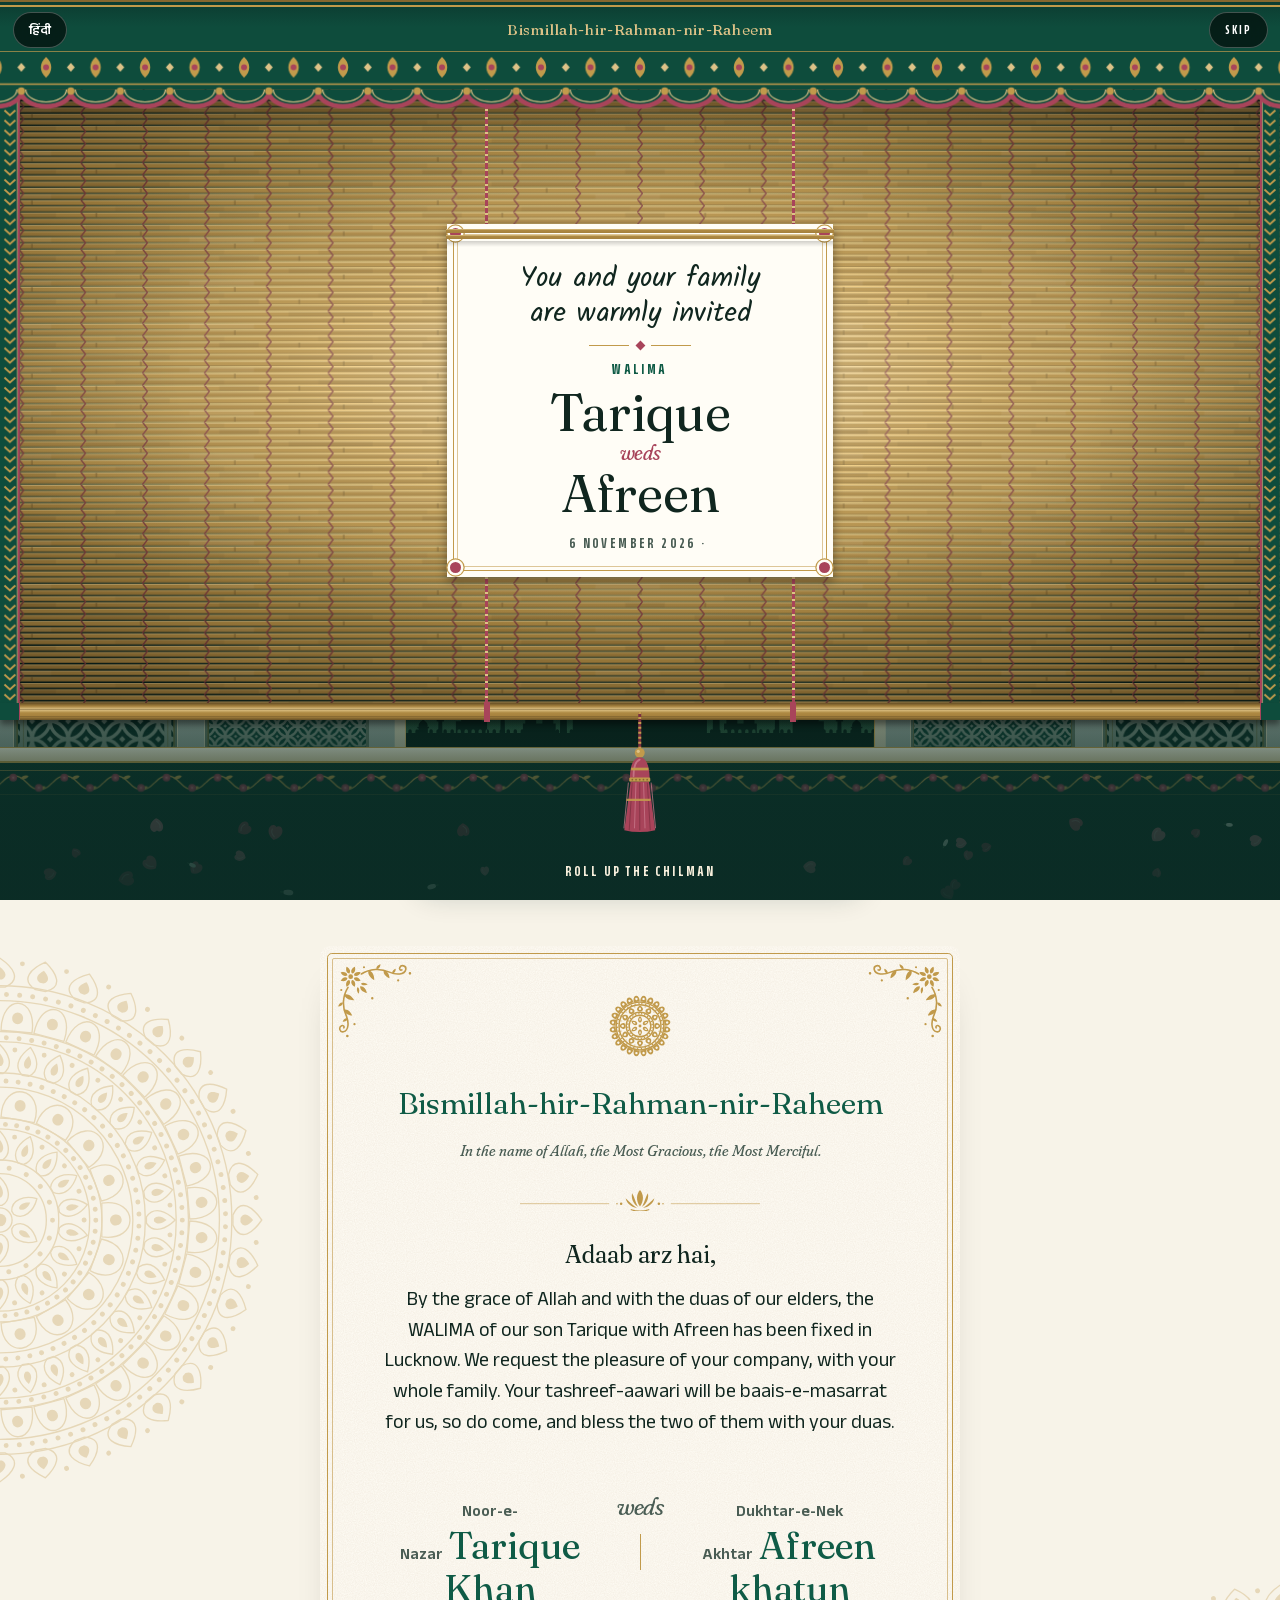
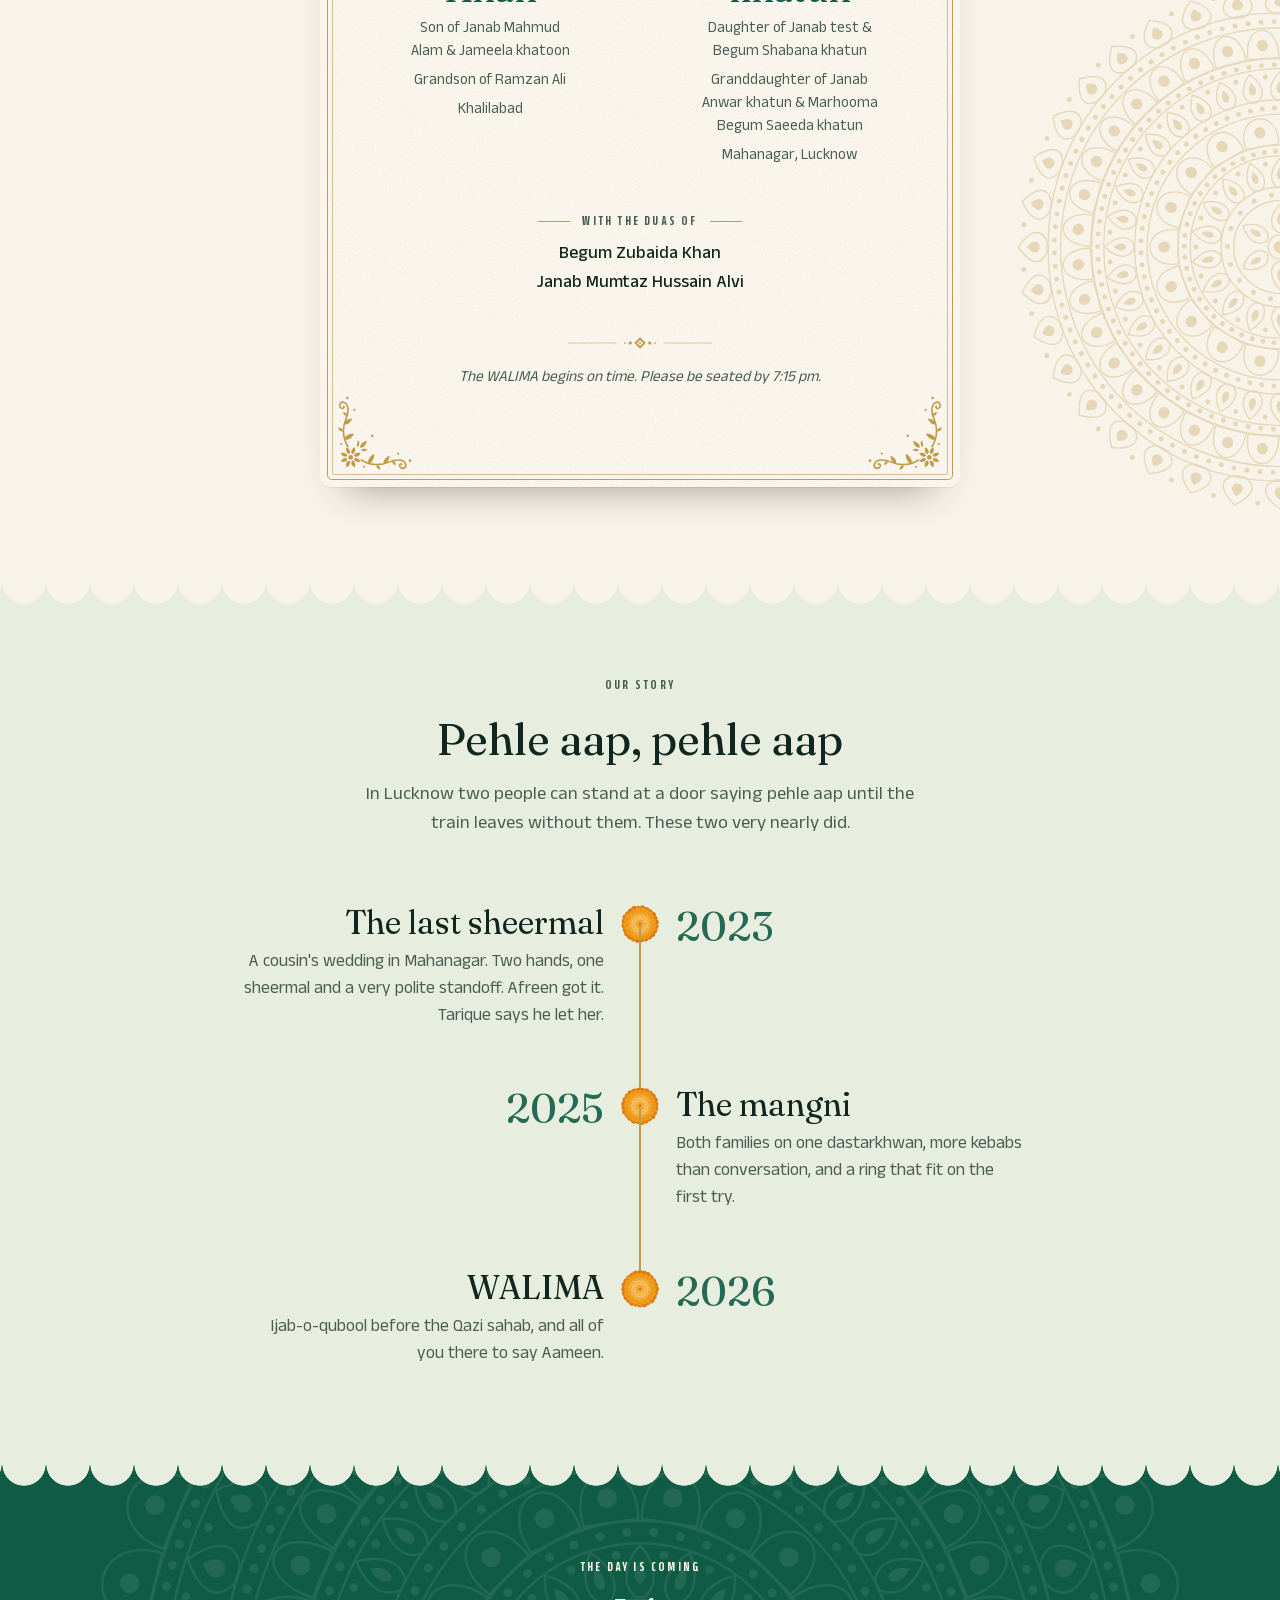
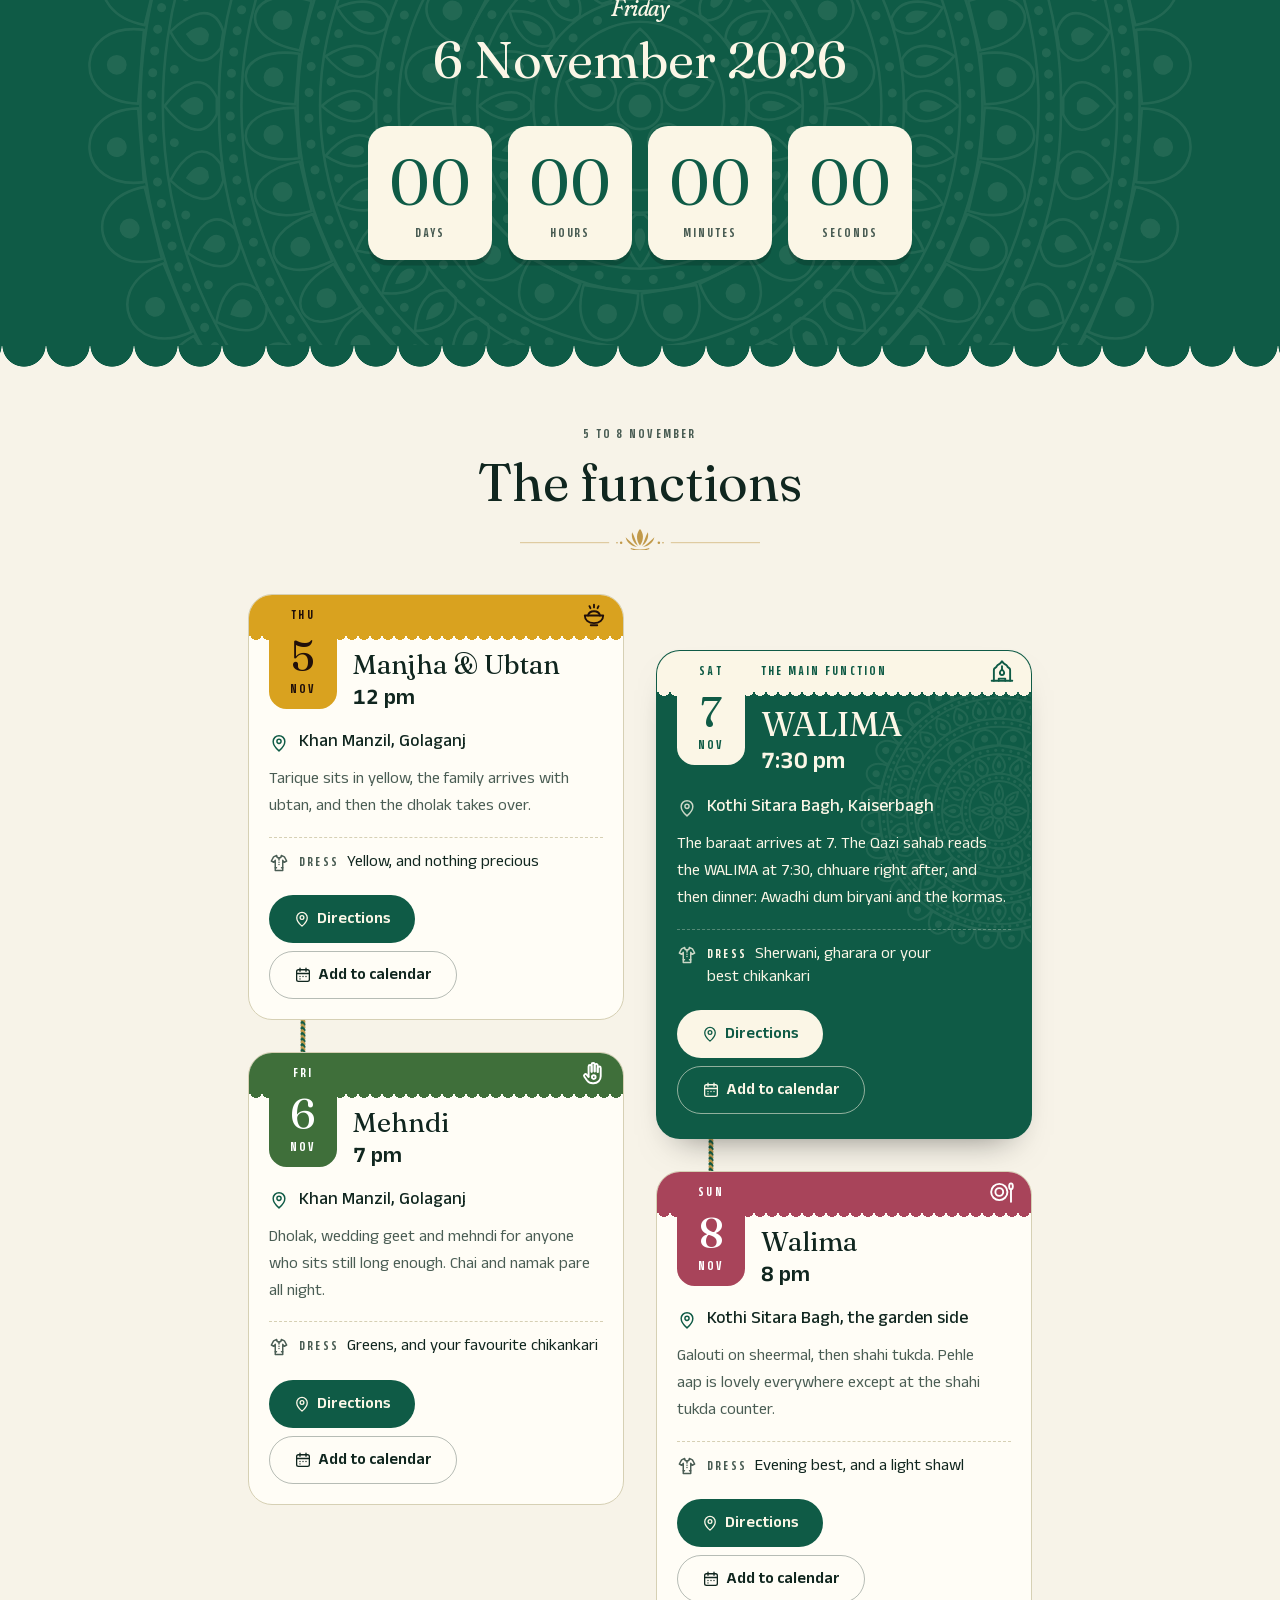
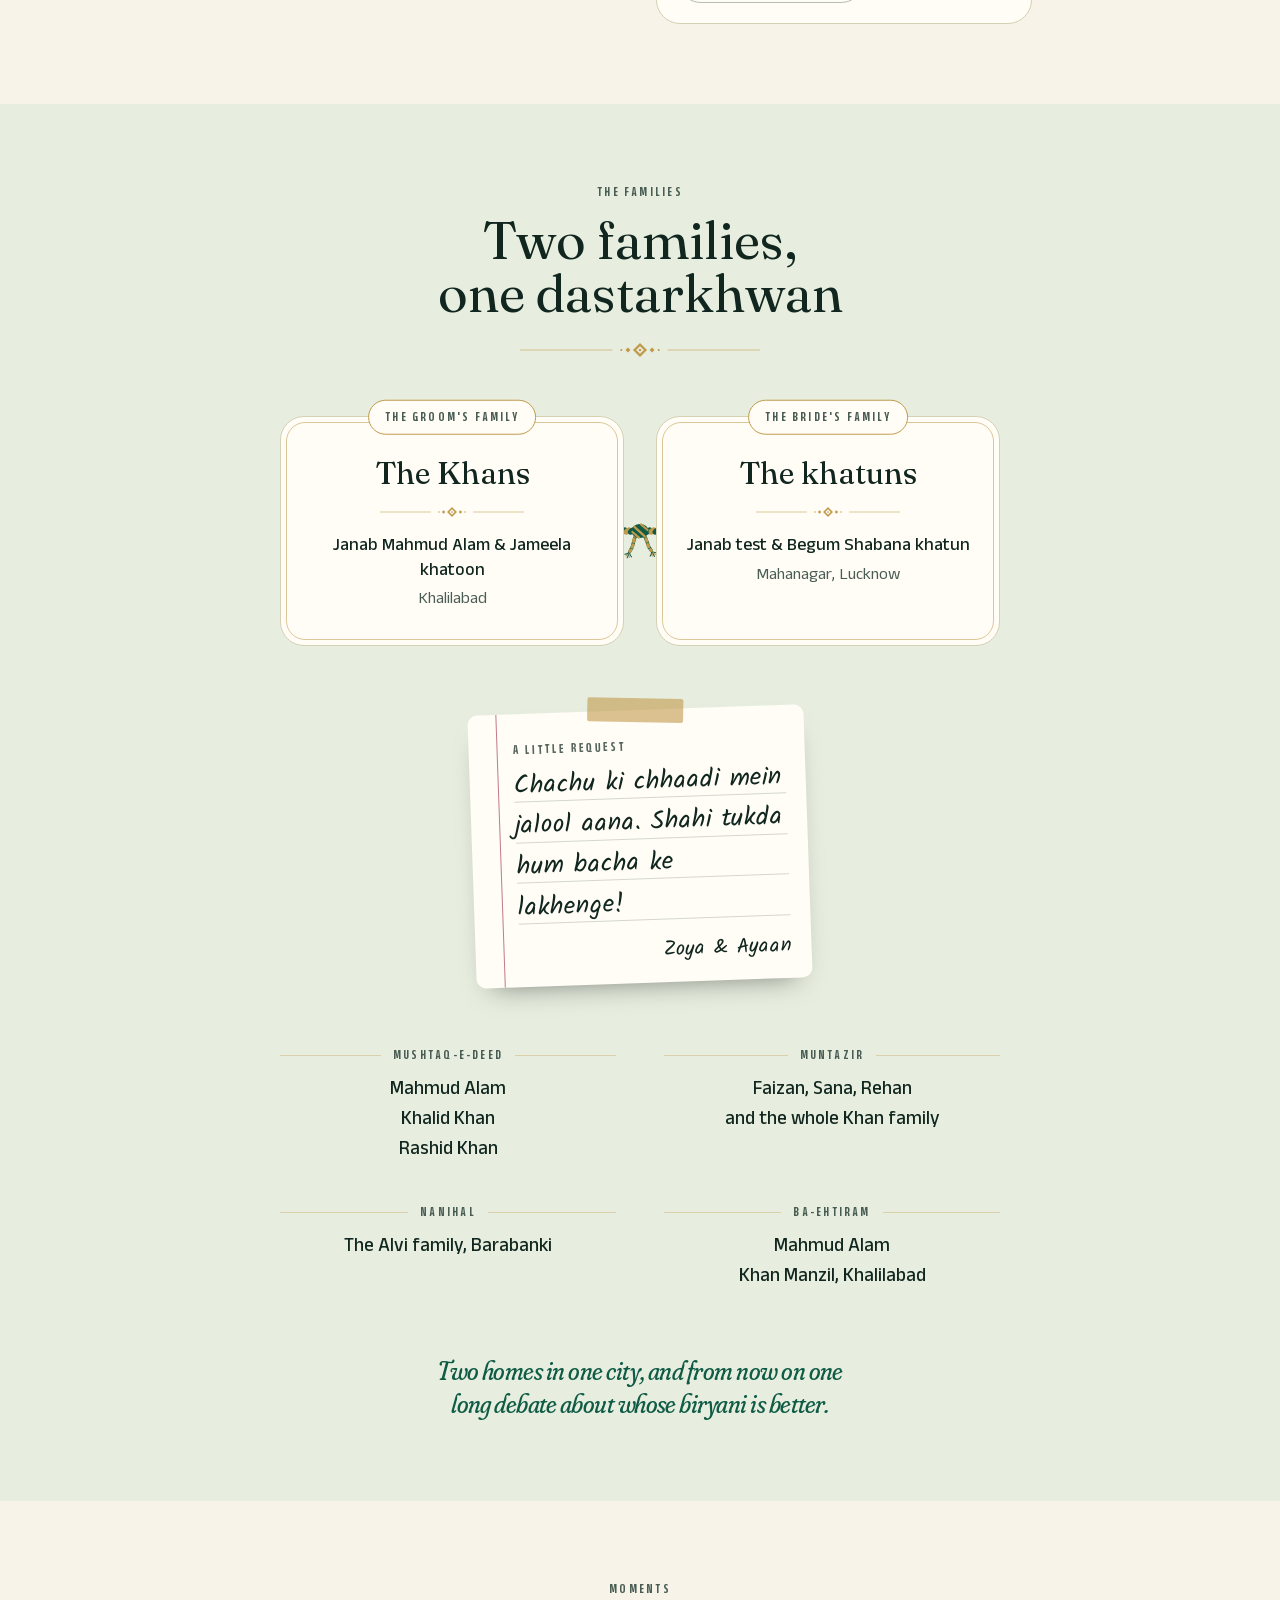
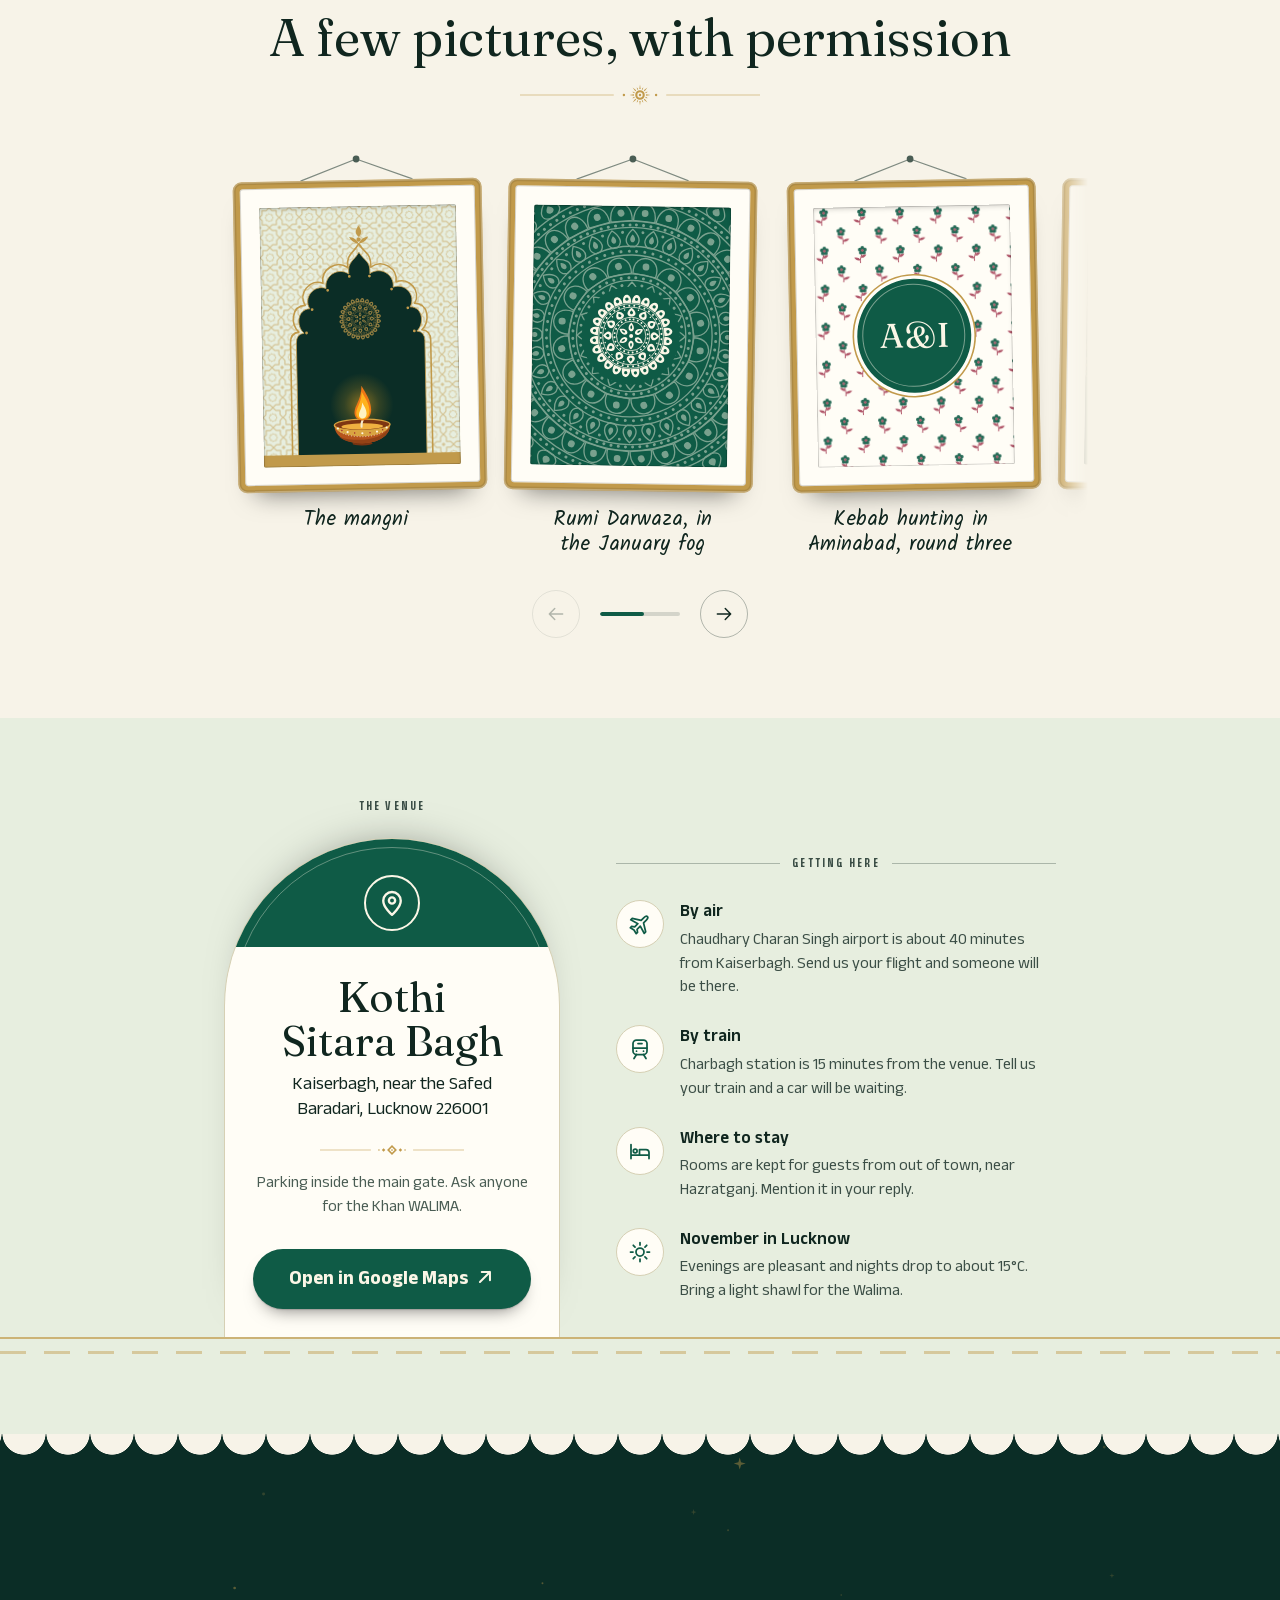
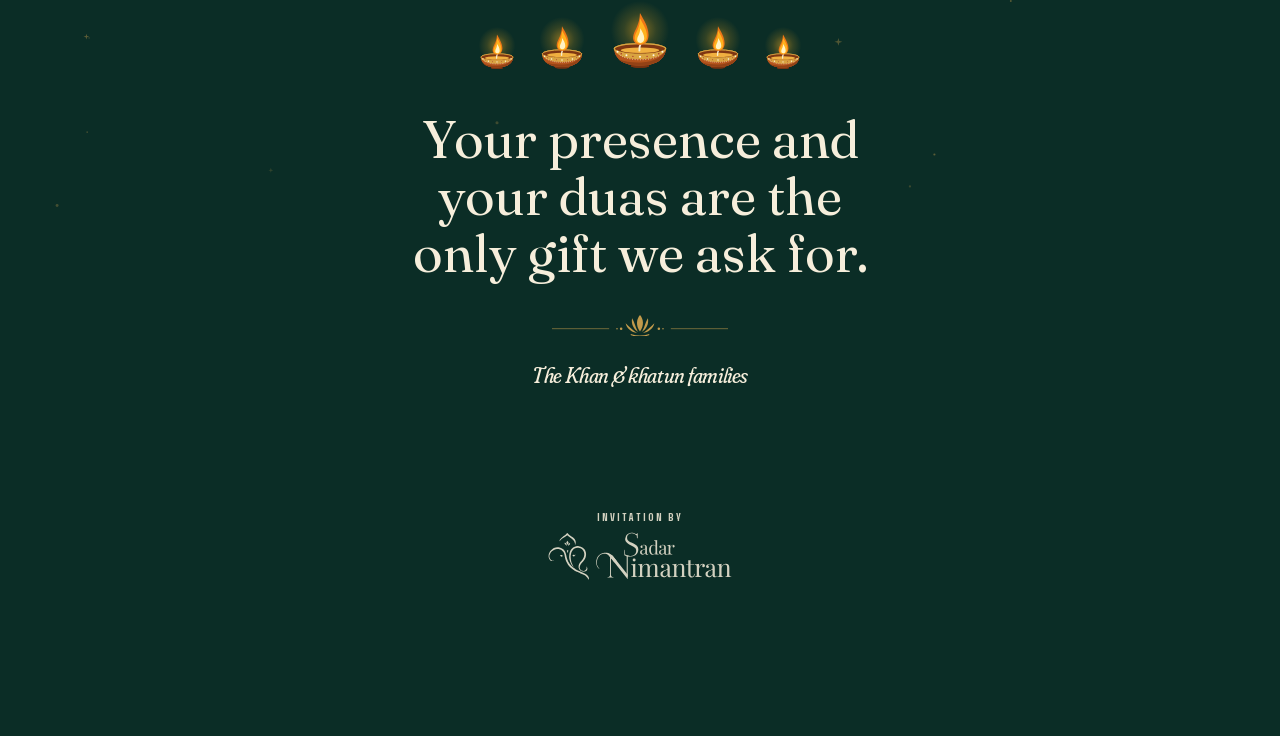
==== commit fab95a40: "test" ====
--- a/index.html
+++ b/index.html
@@ -130,4 +130,4 @@
 /* A desktop window: the same drawing, a little larger, so the card is not lost on the wide blind. */
 @container (min-aspect-ratio:4/3) and (min-height:34rem){.ch{--u:min(1cqw,.55cqh)}}
 @media (prefers-reduced-motion:reduce){.ch-tassel,.ch-breathe,.ch-tug{animation:none}}
-</style><div class="ch relative h-full w-full cursor-pointer overflow-hidden ch-live" style="--nk:10.5;background:#0b2d26"><div class="pointer-events-none absolute inset-x-0 bottom-0" style="top:3rem"><div aria-hidden="true" data-active="false" class="pointer-events-none absolute inset-0 select-none overflow-hidden [container-type:size] [content-visibility:auto]" style="background:#0b2d26"><div class="nr absolute inset-0" style="background:linear-gradient(180deg, #f5efdf 0%, #f5efdf 15%, #d2d5cd 30%, #9ba79f 54%, #7e8e86 100%)"><div class="absolute inset-0" style="-webkit-mask-image:linear-gradient(180deg, #000 0%, #000 30%, #0000 72%);mask-image:linear-gradient(180deg, #000 0%, #000 30%, #0000 72%)"><svg viewBox="0 0 15652 844" preserveAspectRatio="xMidYMid slice" class="absolute inset-0 h-full w-full" aria-hidden="true" focusable="false"><svg width="100%" height="100%" opacity="0.4" style="vertical-align:top" aria-hidden="true" focusable="false"><defs><pattern id="printRqcsmtlfiv5ubtb" width="52" height="52" patternUnits="userSpaceOnUse"><g transform="scale(1.18)"><g><path d="M9.8 20.6C8.8 16 11.4 12.5 12.2 8.4" fill="none" stroke="#c6cbc3" stroke-width="1.15" stroke-linecap="round"></path><path d="M9.7 17.4C8.89 14.73 5.44 14 2.56 14.8C4.25 17.26 7.37 18.93 9.7 17.4ZM10.4 14.6C12.78 15.7 15.49 13.74 16.76 11.22C13.96 10.87 10.82 12.01 10.4 14.6Z" fill="#c6cbc3"></path><path d="M10.05 3.3a2.15 2.15 0 1 0 4.3 0a2.15 2.15 0 1 0 -4.3 0ZM13 5.44a2.15 2.15 0 1 0 4.3 0a2.15 2.15 0 1 0 -4.3 0ZM11.87 8.91a2.15 2.15 0 1 0 4.3 0a2.15 2.15 0 1 0 -4.3 0ZM8.23 8.91a2.15 2.15 0 1 0 4.3 0a2.15 2.15 0 1 0 -4.3 0ZM7.1 5.44a2.15 2.15 0 1 0 4.3 0a2.15 2.15 0 1 0 -4.3 0Z" fill="#e4d2ad"></path><path d="M10.75 6.4a1.45 1.45 0 1 0 2.9 0a1.45 1.45 0 1 0 -2.9 0Z" fill="#c6cbc3"></path></g><g><path d="M34.2 42.6C35.2 38 32.6 34.5 31.8 30.4" fill="none" stroke="#c6cbc3" stroke-width="1.15" stroke-linecap="round"></path><path d="M34.3 39.4C36.63 40.93 39.75 39.26 41.44 36.8C38.56 36 35.11 36.73 34.3 39.4ZM33.6 36.6C33.18 34.01 30.04 32.87 27.24 33.22C28.51 35.74 31.22 37.7 33.6 36.6Z" fill="#c6cbc3"></path><path d="M29.65 25.3a2.15 2.15 0 1 0 4.3 0a2.15 2.15 0 1 0 -4.3 0ZM32.6 27.44a2.15 2.15 0 1 0 4.3 0a2.15 2.15 0 1 0 -4.3 0ZM31.47 30.91a2.15 2.15 0 1 0 4.3 0a2.15 2.15 0 1 0 -4.3 0ZM27.83 30.91a2.15 2.15 0 1 0 4.3 0a2.15 2.15 0 1 0 -4.3 0ZM26.7 27.44a2.15 2.15 0 1 0 4.3 0a2.15 2.15 0 1 0 -4.3 0Z" fill="#e4d2ad"></path><path d="M30.35 28.4a1.45 1.45 0 1 0 2.9 0a1.45 1.45 0 1 0 -2.9 0Z" fill="#c6cbc3"></path></g></g></pattern></defs><rect width="100%" height="100%" fill="url(#printRqcsmtlfiv5ubtb)"></rect></svg></svg></div><div class="absolute inset-x-0 top-0" style="height:var(--fz)"><div class="absolute inset-x-0 top-0" style="height:22%;background:#96a39b"></div><div class="absolute inset-x-0" style="top:22%;bottom:14%;background:#f1e7d1"><svg viewBox="0 0 7826 36" preserveAspectRatio="xMidYMid slice" class="absolute inset-0 h-full w-full" aria-hidden="true" focusable="false"><defs><pattern id="Rcsmtlfiv5ubtbniche" width="26" height="36" patternUnits="userSpaceOnUse"><path d="M0 26V12.6Q0 10.13 2.14 9.96C0 8.11 2.24 3.39 5.37 5.58C4.78 2.16 6.65 2.38 8 0C9.35 2.38 11.22 2.16 10.63 5.58C13.76 3.39 16 8.11 13.86 9.96Q16 10.13 16 12.6V26Z" transform="translate(5 6)" fill="#fbf8ef" stroke="#c19a4b" stroke-width="1"></path><circle cx="13" cy="24" r="2.1" fill="#a8445a"></circle><circle cx="0" cy="6" r="1.3" fill="#c19a4b"></circle><circle cx="26" cy="6" r="1.3" fill="#c19a4b"></circle></pattern></defs><rect width="100%" height="100%" fill="url(#Rcsmtlfiv5ubtbniche)"></rect></svg></div><div class="absolute inset-x-0" style="top:22%;height:max(1px, 0.18cqh);background:#c19a4b"></div><div class="absolute inset-x-0" style="bottom:14%;height:max(1px, 0.18cqh);background:#c19a4b"></div><div class="absolute inset-x-0 bottom-0" style="height:14%;background:#e4d2ad;-webkit-mask:radial-gradient(0.55cqh at 50% 0, #000 96%, #0000) 50% 0 / 1.3cqh 100% repeat-x;mask:radial-gradient(0.55cqh at 50% 0, #000 96%, #0000) 50% 0 / 1.3cqh 100% repeat-x"></div></div><div class="nr-side nr-s1l"><svg viewBox="-4 -6 208 3000" preserveAspectRatio="xMidYMin slice" class="absolute inset-0 h-full w-full overflow-visible" aria-hidden="true" focusable="false"><defs><clipPath id="Rcsmtlfiv5ubtbba"><path d="M0 3000V139.31Q0 125.22 12.25 124.2C0 113.75 1.62 86.9 21.95 86.39C11.74 69.07 28.83 48.48 47.78 55.28C44.94 35.55 67.21 22.07 83.6 33.6C81.71 13.88 92.29 13.61 100 0C107.71 13.61 118.29 13.88 116.4 33.6C132.79 22.07 155.06 35.55 152.22 55.28C171.17 48.48 188.26 69.07 178.05 86.39C198.38 86.9 200 113.75 187.75 124.2Q200 125.22 200 139.31V3000Z"></path></clipPath></defs><path d="M0 3000V139.31Q0 125.22 12.25 124.2C0 113.75 1.62 86.9 21.95 86.39C11.74 69.07 28.83 48.48 47.78 55.28C44.94 35.55 67.21 22.07 83.6 33.6C81.71 13.88 92.29 13.61 100 0C107.71 13.61 118.29 13.88 116.4 33.6C132.79 22.07 155.06 35.55 152.22 55.28C171.17 48.48 188.26 69.07 178.05 86.39C198.38 86.9 200 113.75 187.75 124.2Q200 125.22 200 139.31V3000Z" fill="none" stroke="#e4d2ad" stroke-width="10" stroke-linejoin="round" opacity="0.55"></path><path d="M0 3000V139.31Q0 125.22 12.25 124.2C0 113.75 1.62 86.9 21.95 86.39C11.74 69.07 28.83 48.48 47.78 55.28C44.94 35.55 67.21 22.07 83.6 33.6C81.71 13.88 92.29 13.61 100 0C107.71 13.61 118.29 13.88 116.4 33.6C132.79 22.07 155.06 35.55 152.22 55.28C171.17 48.48 188.26 69.07 178.05 86.39C198.38 86.9 200 113.75 187.75 124.2Q200 125.22 200 139.31V3000Z" fill="#07201a"></path><g clip-path="url(#Rcsmtlfiv5ubtbba)"><g class="nr-tall"><svg x="-4" y="-6" width="208" height="3000" style="color:#f4eddb"><svg width="100%" height="100%" opacity="1" style="vertical-align:top" aria-hidden="true" focusable="false"><defs><pattern id="jaaliR2o9qcsmtlfiv5ubtb" width="46" height="46" patternUnits="userSpaceOnUse"><path d="M23 23A24.07 24.07 0 0 1 0 0A24.07 24.07 0 0 1 23 23ZM23 23A24.07 24.07 0 0 1 46 0A24.07 24.07 0 0 1 23 23ZM23 23A24.07 24.07 0 0 1 46 46A24.07 24.07 0 0 1 23 23ZM23 23A24.07 24.07 0 0 1 0 46A24.07 24.07 0 0 1 23 23Z" fill="none" stroke="currentColor" stroke-width="4.4" stroke-linejoin="round"></path><path d="M19.09 0L23 -3.91L26.91 0L23 3.91ZM19.09 46L23 42.09L26.91 46L23 49.91ZM-3.91 23L0 19.09L3.91 23L0 26.91ZM42.09 23L46 19.09L49.91 23L46 26.91Z" fill="currentColor"></path></pattern></defs><rect width="100%" height="100%" fill="url(#jaaliR2o9qcsmtlfiv5ubtb)"></rect></svg></svg><path d="M0 3000V128.17Q0 115.21 11.27 114.27C0 104.65 1.49 79.95 20.2 79.47C10.8 63.54 26.52 44.6 43.95 50.86C41.35 32.7 61.83 20.31 76.91 30.91C75.17 12.77 84.91 12.52 92 0C99.09 12.52 108.83 12.77 107.09 30.91C122.17 20.31 142.65 32.7 140.05 50.86C157.48 44.6 173.2 63.54 163.8 79.47C182.51 79.95 184 104.65 172.73 114.27Q184 115.21 184 128.17V3000Z" transform="translate(8 11.6)" fill="none" stroke="#f4eddb" stroke-width="9" stroke-linejoin="round"></path></g><svg x="0" y="0" width="200" height="260" class="nr-wide nr-stars"><svg width="100%" height="100%" aria-hidden="true" focusable="false"><g fill="#f6eedb"><svg x="3.79%" y="97.09%" width="1" height="1" overflow="visible" opacity="0.77"><path d="M0 -3.84L0.84 -0.84L3.84 0L0.84 0.84L0 3.84L-0.84 0.84L-3.84 0L-0.84 -0.84Z"></path></svg><circle cx="23.45%" cy="12.51%" r="1.95" fill-opacity="1"></circle><circle cx="20.86%" cy="81.3%" r="1.95" fill-opacity="0.87"></circle><svg x="3.49%" y="81.16%" width="1" height="1" overflow="visible" opacity="0.85"><path d="M0 -4.65L1.02 -1.02L4.65 0L1.02 1.02L0 4.65L-1.02 1.02L-4.65 0L-1.02 -1.02Z"></path></svg><circle cx="35.13%" cy="28.22%" r="0.92" fill-opacity="0.54"></circle><svg x="93.9%" y="12.37%" width="1" height="1" overflow="visible" opacity="0.9"><path d="M0 -7.62L1.68 -1.68L7.62 0L1.68 1.68L0 7.62L-1.68 1.68L-7.62 0L-1.68 -1.68Z"></path></svg><circle cx="58.46%" cy="85.87%" r="1.17" fill-opacity="0.96"></circle><circle cx="36.74%" cy="28.63%" r="1.12" fill-opacity="0.52"></circle><svg x="13.81%" y="25.69%" width="1" height="1" overflow="visible" opacity="0.75"><path d="M0 -4.33L0.95 -0.95L4.33 0L0.95 0.95L0 4.33L-0.95 0.95L-4.33 0L-0.95 -0.95Z"></path></svg><circle cx="23.86%" cy="21.96%" r="1.09" fill-opacity="0.73"></circle><circle cx="94.36%" cy="23.49%" r="1.91" fill-opacity="0.51"></circle><circle cx="81.99%" cy="78.69%" r="2.12" fill-opacity="0.93"></circle></g></svg></svg></g><path d="M0 3000V139.31Q0 125.22 12.25 124.2C0 113.75 1.62 86.9 21.95 86.39C11.74 69.07 28.83 48.48 47.78 55.28C44.94 35.55 67.21 22.07 83.6 33.6C81.71 13.88 92.29 13.61 100 0C107.71 13.61 118.29 13.88 116.4 33.6C132.79 22.07 155.06 35.55 152.22 55.28C171.17 48.48 188.26 69.07 178.05 86.39C198.38 86.9 200 113.75 187.75 124.2Q200 125.22 200 139.31V3000Z" fill="none" stroke="#c19a4b" stroke-width="1.5" stroke-linejoin="round" vector-effect="non-scaling-stroke"></path><path d="M0 3000V128.17Q0 115.21 11.27 114.27C0 104.65 1.49 79.95 20.2 79.47C10.8 63.54 26.52 44.6 43.95 50.86C41.35 32.7 61.83 20.31 76.91 30.91C75.17 12.77 84.91 12.52 92 0C99.09 12.52 108.83 12.77 107.09 30.91C122.17 20.31 142.65 32.7 140.05 50.86C157.48 44.6 173.2 63.54 163.8 79.47C182.51 79.95 184 104.65 172.73 114.27Q184 115.21 184 128.17V3000Z" transform="translate(8 11.6)" fill="none" stroke="#c19a4b" stroke-width="1" stroke-linejoin="round" vector-effect="non-scaling-stroke" opacity="0.6"></path></svg><div class="nr-wide nr-open" style="height:46%;background:linear-gradient(to top, #0d4436 0%, #0c362c 45%, transparent 100%)"></div><div class="nr-wide nr-open" style="bottom:21%;height:calc(var(--sw) * 0.2)"><svg viewBox="0 0 300 60" preserveAspectRatio="xMidYMax slice" class="absolute inset-0 h-full w-full" aria-hidden="true" focusable="false"><path d="M0 60V52H300V60ZM2 52v-2a2 2 0 0 1 4 0v2ZM11 52v-2a2 2 0 0 1 4 0v2ZM20 52v-2a2 2 0 0 1 4 0v2ZM29 52v-2a2 2 0 0 1 4 0v2ZM38 52v-2a2 2 0 0 1 4 0v2ZM47 52v-2a2 2 0 0 1 4 0v2ZM56 52v-2a2 2 0 0 1 4 0v2ZM65 52v-2a2 2 0 0 1 4 0v2ZM74 52v-2a2 2 0 0 1 4 0v2ZM83 52v-2a2 2 0 0 1 4 0v2ZM92 52v-2a2 2 0 0 1 4 0v2ZM101 52v-2a2 2 0 0 1 4 0v2ZM110 52v-2a2 2 0 0 1 4 0v2ZM119 52v-2a2 2 0 0 1 4 0v2ZM128 52v-2a2 2 0 0 1 4 0v2ZM137 52v-2a2 2 0 0 1 4 0v2ZM146 52v-2a2 2 0 0 1 4 0v2ZM155 52v-2a2 2 0 0 1 4 0v2ZM164 52v-2a2 2 0 0 1 4 0v2ZM173 52v-2a2 2 0 0 1 4 0v2ZM182 52v-2a2 2 0 0 1 4 0v2ZM191 52v-2a2 2 0 0 1 4 0v2ZM200 52v-2a2 2 0 0 1 4 0v2ZM209 52v-2a2 2 0 0 1 4 0v2ZM218 52v-2a2 2 0 0 1 4 0v2ZM227 52v-2a2 2 0 0 1 4 0v2ZM236 52v-2a2 2 0 0 1 4 0v2ZM245 52v-2a2 2 0 0 1 4 0v2ZM254 52v-2a2 2 0 0 1 4 0v2ZM263 52v-2a2 2 0 0 1 4 0v2ZM272 52v-2a2 2 0 0 1 4 0v2ZM281 52v-2a2 2 0 0 1 4 0v2ZM290 52v-2a2 2 0 0 1 4 0v2ZM299 52v-2a2 2 0 0 1 4 0v2ZM48 52V44H92V52ZM59 44C55.48 36.96 64.28 32.8 70 28C75.72 32.8 84.52 36.96 81 44ZM69.5 29h1v-4.8h-1ZM70 25.12m-1.4 0a1.4 1.4 0 1 0 2.8 0a1.4 1.4 0 1 0 -2.8 0ZM119.75 52L120.38 24H123.62L124.25 52ZM118.18 38h7.65v2.4h-7.65ZM118.18 23.5h7.65v2.4h-7.65ZM120.11 24v-5h3.78v5ZM119.21 19h5.58v-1.6h-5.58ZM119.64 17.4C118.88 14.93 120.77 13.46 122 11.77C123.23 13.46 125.12 14.93 124.36 17.4ZM121.5 12.77h1v-1.69h-1ZM122 10.76m-1.4 0a1.4 1.4 0 1 0 2.8 0a1.4 1.4 0 1 0 -2.8 0ZM162 52v-6h12v6ZM160.56 46h14.88v-2h-14.88ZM162.6 44C160.87 39.78 165.19 37.28 168 34.4C170.81 37.28 175.13 39.78 173.4 44ZM167.5 35.4h1v-2.88h-1ZM168 32.67m-1.4 0a1.4 1.4 0 1 0 2.8 0a1.4 1.4 0 1 0 -2.8 0ZM204 52V43H256V52ZM216 43C211.52 34.2 222.72 29 230 23C237.28 29 248.48 34.2 244 43ZM229.5 24h1v-6h-1ZM230 19.4m-1.4 0a1.4 1.4 0 1 0 2.8 0a1.4 1.4 0 1 0 -2.8 0ZM268 52L268.56 30H271.44L272 52ZM266.6 41h6.8v2.4h-6.8ZM266.6 29.5h6.8v2.4h-6.8ZM268.32 30v-5h3.36v5ZM267.52 25h4.96v-1.6h-4.96ZM267.9 23.4C267.23 21.2 268.91 19.9 270 18.4C271.09 19.9 272.77 21.2 272.1 23.4ZM269.5 19.4h1v-1.5h-1ZM270 17.5m-1.4 0a1.4 1.4 0 1 0 2.8 0a1.4 1.4 0 1 0 -2.8 0Z" fill="#061914"></path></svg></div><div class="nr-wide nr-open" style="height:21%"><div class="absolute inset-0" style="color:#f4eddb"><svg viewBox="0 0 330 150" preserveAspectRatio="xMidYMid slice" class="absolute inset-0 h-full w-full" aria-hidden="true" focusable="false"><svg width="100%" height="100%" opacity="1" style="vertical-align:top" aria-hidden="true" focusable="false"><defs><pattern id="jaaliR2pqcsmtlfiv5ubtb" width="30" height="30" patternUnits="userSpaceOnUse"><path d="M15 15A15.7 15.7 0 0 1 0 0A15.7 15.7 0 0 1 15 15ZM15 15A15.7 15.7 0 0 1 30 0A15.7 15.7 0 0 1 15 15ZM15 15A15.7 15.7 0 0 1 30 30A15.7 15.7 0 0 1 15 15ZM15 15A15.7 15.7 0 0 1 0 30A15.7 15.7 0 0 1 15 15Z" fill="none" stroke="currentColor" stroke-width="3.4" stroke-linejoin="round"></path><path d="M12.45 0L15 -2.55L17.55 0L15 2.55ZM12.45 30L15 27.45L17.55 30L15 32.55ZM-2.55 15L0 12.45L2.55 15L0 17.55ZM27.45 15L30 12.45L32.55 15L30 17.55Z" fill="currentColor"></path></pattern></defs><rect width="100%" height="100%" fill="url(#jaaliR2pqcsmtlfiv5ubtb)"></rect></svg></svg></div><div class="absolute inset-x-0 top-0" style="height:max(3px, 0.9cqh);background:#f4eddb;border-top:max(1px, 0.18cqh) solid #c19a4b"></div></div><div class="absolute inset-0" style="background:linear-gradient(180deg, transparent 22%, #0b2d2666 70%, #0b2d2699 100%)"></div></div><div class="nr-side nr-s1r"><svg viewBox="-4 -6 208 3000" preserveAspectRatio="xMidYMin slice" class="absolute inset-0 h-full w-full overflow-visible" aria-hidden="true" focusable="false"><defs><clipPath id="Rcsmtlfiv5ubtbbb"><path d="M0 3000V139.31Q0 125.22 12.25 124.2C0 113.75 1.62 86.9 21.95 86.39C11.74 69.07 28.83 48.48 47.78 55.28C44.94 35.55 67.21 22.07 83.6 33.6C81.71 13.88 92.29 13.61 100 0C107.71 13.61 118.29 13.88 116.4 33.6C132.79 22.07 155.06 35.55 152.22 55.28C171.17 48.48 188.26 69.07 178.05 86.39C198.38 86.9 200 113.75 187.75 124.2Q200 125.22 200 139.31V3000Z"></path></clipPath></defs><path d="M0 3000V139.31Q0 125.22 12.25 124.2C0 113.75 1.62 86.9 21.95 86.39C11.74 69.07 28.83 48.48 47.78 55.28C44.94 35.55 67.21 22.07 83.6 33.6C81.71 13.88 92.29 13.61 100 0C107.71 13.61 118.29 13.88 116.4 33.6C132.79 22.07 155.06 35.55 152.22 55.28C171.17 48.48 188.26 69.07 178.05 86.39C198.38 86.9 200 113.75 187.75 124.2Q200 125.22 200 139.31V3000Z" fill="none" stroke="#e4d2ad" stroke-width="10" stroke-linejoin="round" opacity="0.55"></path><path d="M0 3000V139.31Q0 125.22 12.25 124.2C0 113.75 1.62 86.9 21.95 86.39C11.74 69.07 28.83 48.48 47.78 55.28C44.94 35.55 67.21 22.07 83.6 33.6C81.71 13.88 92.29 13.61 100 0C107.71 13.61 118.29 13.88 116.4 33.6C132.79 22.07 155.06 35.55 152.22 55.28C171.17 48.48 188.26 69.07 178.05 86.39C198.38 86.9 200 113.75 187.75 124.2Q200 125.22 200 139.31V3000Z" fill="#07201a"></path><g clip-path="url(#Rcsmtlfiv5ubtbbb)"><g class="nr-tall"><svg x="-4" y="-6" width="208" height="3000" style="color:#f4eddb"><svg width="100%" height="100%" opacity="1" style="vertical-align:top" aria-hidden="true" focusable="false"><defs><pattern id="jaaliR2oaacsmtlfiv5ubtb" width="46" height="46" patternUnits="userSpaceOnUse"><path d="M23 23A24.07 24.07 0 0 1 0 0A24.07 24.07 0 0 1 23 23ZM23 23A24.07 24.07 0 0 1 46 0A24.07 24.07 0 0 1 23 23ZM23 23A24.07 24.07 0 0 1 46 46A24.07 24.07 0 0 1 23 23ZM23 23A24.07 24.07 0 0 1 0 46A24.07 24.07 0 0 1 23 23Z" fill="none" stroke="currentColor" stroke-width="4.4" stroke-linejoin="round"></path><path d="M19.09 0L23 -3.91L26.91 0L23 3.91ZM19.09 46L23 42.09L26.91 46L23 49.91ZM-3.91 23L0 19.09L3.91 23L0 26.91ZM42.09 23L46 19.09L49.91 23L46 26.91Z" fill="currentColor"></path></pattern></defs><rect width="100%" height="100%" fill="url(#jaaliR2oaacsmtlfiv5ubtb)"></rect></svg></svg><path d="M0 3000V128.17Q0 115.21 11.27 114.27C0 104.65 1.49 79.95 20.2 79.47C10.8 63.54 26.52 44.6 43.95 50.86C41.35 32.7 61.83 20.31 76.91 30.91C75.17 12.77 84.91 12.52 92 0C99.09 12.52 108.83 12.77 107.09 30.91C122.17 20.31 142.65 32.7 140.05 50.86C157.48 44.6 173.2 63.54 163.8 79.47C182.51 79.95 184 104.65 172.73 114.27Q184 115.21 184 128.17V3000Z" transform="translate(8 11.6)" fill="none" stroke="#f4eddb" stroke-width="9" stroke-linejoin="round"></path></g><svg x="0" y="0" width="200" height="260" class="nr-wide nr-stars"><svg width="100%" height="100%" aria-hidden="true" focusable="false"><g fill="#f6eedb"><svg x="30.05%" y="92.83%" width="1" height="1" overflow="visible" opacity="0.62"><path d="M0 -3.74L0.82 -0.82L3.74 0L0.82 0.82L0 3.74L-0.82 0.82L-3.74 0L-0.82 -0.82Z"></path></svg><svg x="77.21%" y="10.48%" width="1" height="1" overflow="visible" opacity="0.8"><path d="M0 -3.31L0.73 -0.73L3.31 0L0.73 0.73L0 3.31L-0.73 0.73L-3.31 0L-0.73 -0.73Z"></path></svg><circle cx="40.66%" cy="2.14%" r="1.87" fill-opacity="0.79"></circle><circle cx="71.63%" cy="76.12%" r="0.9" fill-opacity="0.55"></circle><circle cx="36.3%" cy="10.47%" r="1.52" fill-opacity="0.83"></circle><circle cx="26.88%" cy="52.64%" r="1.2" fill-opacity="0.76"></circle><svg x="85.65%" y="31.07%" width="1" height="1" overflow="visible" opacity="0.58"><path d="M0 -3.99L0.88 -0.88L3.99 0L0.88 0.88L0 3.99L-0.88 0.88L-3.99 0L-0.88 -0.88Z"></path></svg><circle cx="33.63%" cy="15.36%" r="0.92" fill-opacity="0.65"></circle><circle cx="93.66%" cy="12.24%" r="0.83" fill-opacity="0.8"></circle><circle cx="28.17%" cy="6.19%" r="1.23" fill-opacity="0.73"></circle><circle cx="24.86%" cy="32.67%" r="0.85" fill-opacity="0.72"></circle><svg x="24.25%" y="7.09%" width="1" height="1" overflow="visible" opacity="0.63"><path d="M0 -3.65L0.8 -0.8L3.65 0L0.8 0.8L0 3.65L-0.8 0.8L-3.65 0L-0.8 -0.8Z"></path></svg></g></svg></svg></g><path d="M0 3000V139.31Q0 125.22 12.25 124.2C0 113.75 1.62 86.9 21.95 86.39C11.74 69.07 28.83 48.48 47.78 55.28C44.94 35.55 67.21 22.07 83.6 33.6C81.71 13.88 92.29 13.61 100 0C107.71 13.61 118.29 13.88 116.4 33.6C132.79 22.07 155.06 35.55 152.22 55.28C171.17 48.48 188.26 69.07 178.05 86.39C198.38 86.9 200 113.75 187.75 124.2Q200 125.22 200 139.31V3000Z" fill="none" stroke="#c19a4b" stroke-width="1.5" stroke-linejoin="round" vector-effect="non-scaling-stroke"></path><path d="M0 3000V128.17Q0 115.21 11.27 114.27C0 104.65 1.49 79.95 20.2 79.47C10.8 63.54 26.52 44.6 43.95 50.86C41.35 32.7 61.83 20.31 76.91 30.91C75.17 12.77 84.91 12.52 92 0C99.09 12.52 108.83 12.77 107.09 30.91C122.17 20.31 142.65 32.7 140.05 50.86C157.48 44.6 173.2 63.54 163.8 79.47C182.51 79.95 184 104.65 172.73 114.27Q184 115.21 184 128.17V3000Z" transform="translate(8 11.6)" fill="none" stroke="#c19a4b" stroke-width="1" stroke-linejoin="round" vector-effect="non-scaling-stroke" opacity="0.6"></path></svg><div class="nr-wide nr-open" style="height:46%;background:linear-gradient(to top, #0d4436 0%, #0c362c 45%, transparent 100%)"></div><div class="nr-wide nr-open" style="bottom:21%;height:calc(var(--sw) * 0.2)"><svg viewBox="0 0 300 60" preserveAspectRatio="xMidYMax slice" class="absolute inset-0 h-full w-full" aria-hidden="true" focusable="false" style="transform:scaleX(-1)"><path d="M0 60V52H300V60ZM2 52v-2a2 2 0 0 1 4 0v2ZM11 52v-2a2 2 0 0 1 4 0v2ZM20 52v-2a2 2 0 0 1 4 0v2ZM29 52v-2a2 2 0 0 1 4 0v2ZM38 52v-2a2 2 0 0 1 4 0v2ZM47 52v-2a2 2 0 0 1 4 0v2ZM56 52v-2a2 2 0 0 1 4 0v2ZM65 52v-2a2 2 0 0 1 4 0v2ZM74 52v-2a2 2 0 0 1 4 0v2ZM83 52v-2a2 2 0 0 1 4 0v2ZM92 52v-2a2 2 0 0 1 4 0v2ZM101 52v-2a2 2 0 0 1 4 0v2ZM110 52v-2a2 2 0 0 1 4 0v2ZM119 52v-2a2 2 0 0 1 4 0v2ZM128 52v-2a2 2 0 0 1 4 0v2ZM137 52v-2a2 2 0 0 1 4 0v2ZM146 52v-2a2 2 0 0 1 4 0v2ZM155 52v-2a2 2 0 0 1 4 0v2ZM164 52v-2a2 2 0 0 1 4 0v2ZM173 52v-2a2 2 0 0 1 4 0v2ZM182 52v-2a2 2 0 0 1 4 0v2ZM191 52v-2a2 2 0 0 1 4 0v2ZM200 52v-2a2 2 0 0 1 4 0v2ZM209 52v-2a2 2 0 0 1 4 0v2ZM218 52v-2a2 2 0 0 1 4 0v2ZM227 52v-2a2 2 0 0 1 4 0v2ZM236 52v-2a2 2 0 0 1 4 0v2ZM245 52v-2a2 2 0 0 1 4 0v2ZM254 52v-2a2 2 0 0 1 4 0v2ZM263 52v-2a2 2 0 0 1 4 0v2ZM272 52v-2a2 2 0 0 1 4 0v2ZM281 52v-2a2 2 0 0 1 4 0v2ZM290 52v-2a2 2 0 0 1 4 0v2ZM299 52v-2a2 2 0 0 1 4 0v2ZM48 52V44H92V52ZM59 44C55.48 36.96 64.28 32.8 70 28C75.72 32.8 84.52 36.96 81 44ZM69.5 29h1v-4.8h-1ZM70 25.12m-1.4 0a1.4 1.4 0 1 0 2.8 0a1.4 1.4 0 1 0 -2.8 0ZM119.75 52L120.38 24H123.62L124.25 52ZM118.18 38h7.65v2.4h-7.65ZM118.18 23.5h7.65v2.4h-7.65ZM120.11 24v-5h3.78v5ZM119.21 19h5.58v-1.6h-5.58ZM119.64 17.4C118.88 14.93 120.77 13.46 122 11.77C123.23 13.46 125.12 14.93 124.36 17.4ZM121.5 12.77h1v-1.69h-1ZM122 10.76m-1.4 0a1.4 1.4 0 1 0 2.8 0a1.4 1.4 0 1 0 -2.8 0ZM162 52v-6h12v6ZM160.56 46h14.88v-2h-14.88ZM162.6 44C160.87 39.78 165.19 37.28 168 34.4C170.81 37.28 175.13 39.78 173.4 44ZM167.5 35.4h1v-2.88h-1ZM168 32.67m-1.4 0a1.4 1.4 0 1 0 2.8 0a1.4 1.4 0 1 0 -2.8 0ZM204 52V43H256V52ZM216 43C211.52 34.2 222.72 29 230 23C237.28 29 248.48 34.2 244 43ZM229.5 24h1v-6h-1ZM230 19.4m-1.4 0a1.4 1.4 0 1 0 2.8 0a1.4 1.4 0 1 0 -2.8 0ZM268 52L268.56 30H271.44L272 52ZM266.6 41h6.8v2.4h-6.8ZM266.6 29.5h6.8v2.4h-6.8ZM268.32 30v-5h3.36v5ZM267.52 25h4.96v-1.6h-4.96ZM267.9 23.4C267.23 21.2 268.91 19.9 270 18.4C271.09 19.9 272.77 21.2 272.1 23.4ZM269.5 19.4h1v-1.5h-1ZM270 17.5m-1.4 0a1.4 1.4 0 1 0 2.8 0a1.4 1.4 0 1 0 -2.8 0Z" fill="#061914"></path></svg></div><div class="nr-wide nr-open" style="height:21%"><div class="absolute inset-0" style="color:#f4eddb"><svg viewBox="0 0 330 150" preserveAspectRatio="xMidYMid slice" class="absolute inset-0 h-full w-full" aria-hidden="true" focusable="false"><svg width="100%" height="100%" opacity="1" style="vertical-align:top" aria-hidden="true" focusable="false"><defs><pattern id="jaaliR2qacsmtlfiv5ubtb" width="30" height="30" patternUnits="userSpaceOnUse"><path d="M15 15A15.7 15.7 0 0 1 0 0A15.7 15.7 0 0 1 15 15ZM15 15A15.7 15.7 0 0 1 30 0A15.7 15.7 0 0 1 15 15ZM15 15A15.7 15.7 0 0 1 30 30A15.7 15.7 0 0 1 15 15ZM15 15A15.7 15.7 0 0 1 0 30A15.7 15.7 0 0 1 15 15Z" fill="none" stroke="currentColor" stroke-width="3.4" stroke-linejoin="round"></path><path d="M12.45 0L15 -2.55L17.55 0L15 2.55ZM12.45 30L15 27.45L17.55 30L15 32.55ZM-2.55 15L0 12.45L2.55 15L0 17.55ZM27.45 15L30 12.45L32.55 15L30 17.55Z" fill="currentColor"></path></pattern></defs><rect width="100%" height="100%" fill="url(#jaaliR2qacsmtlfiv5ubtb)"></rect></svg></svg></div><div class="absolute inset-x-0 top-0" style="height:max(3px, 0.9cqh);background:#f4eddb;border-top:max(1px, 0.18cqh) solid #c19a4b"></div></div><div class="absolute inset-0" style="background:linear-gradient(180deg, transparent 22%, #0b2d2666 70%, #0b2d2699 100%)"></div></div><div class="nr-side nr-s2l nr-wide"><svg viewBox="-4 -6 208 3000" preserveAspectRatio="xMidYMin slice" class="absolute inset-0 h-full w-full overflow-visible" aria-hidden="true" focusable="false"><defs><clipPath id="Rcsmtlfiv5ubtbbc"><path d="M0 3000V139.31Q0 125.22 12.25 124.2C0 113.75 1.62 86.9 21.95 86.39C11.74 69.07 28.83 48.48 47.78 55.28C44.94 35.55 67.21 22.07 83.6 33.6C81.71 13.88 92.29 13.61 100 0C107.71 13.61 118.29 13.88 116.4 33.6C132.79 22.07 155.06 35.55 152.22 55.28C171.17 48.48 188.26 69.07 178.05 86.39C198.38 86.9 200 113.75 187.75 124.2Q200 125.22 200 139.31V3000Z"></path></clipPath></defs><path d="M0 3000V139.31Q0 125.22 12.25 124.2C0 113.75 1.62 86.9 21.95 86.39C11.74 69.07 28.83 48.48 47.78 55.28C44.94 35.55 67.21 22.07 83.6 33.6C81.71 13.88 92.29 13.61 100 0C107.71 13.61 118.29 13.88 116.4 33.6C132.79 22.07 155.06 35.55 152.22 55.28C171.17 48.48 188.26 69.07 178.05 86.39C198.38 86.9 200 113.75 187.75 124.2Q200 125.22 200 139.31V3000Z" fill="none" stroke="#e4d2ad" stroke-width="10" stroke-linejoin="round" opacity="0.55"></path><path d="M0 3000V139.31Q0 125.22 12.25 124.2C0 113.75 1.62 86.9 21.95 86.39C11.74 69.07 28.83 48.48 47.78 55.28C44.94 35.55 67.21 22.07 83.6 33.6C81.71 13.88 92.29 13.61 100 0C107.71 13.61 118.29 13.88 116.4 33.6C132.79 22.07 155.06 35.55 152.22 55.28C171.17 48.48 188.26 69.07 178.05 86.39C198.38 86.9 200 113.75 187.75 124.2Q200 125.22 200 139.31V3000Z" fill="#07201a"></path><g clip-path="url(#Rcsmtlfiv5ubtbbc)"><g><svg x="-4" y="-6" width="208" height="3000" style="color:#f4eddb"><svg width="100%" height="100%" opacity="1" style="vertical-align:top" aria-hidden="true" focusable="false"><defs><pattern id="jaaliR2oaqcsmtlfiv5ubtb" width="46" height="46" patternUnits="userSpaceOnUse"><path d="M23 23A24.07 24.07 0 0 1 0 0A24.07 24.07 0 0 1 23 23ZM23 23A24.07 24.07 0 0 1 46 0A24.07 24.07 0 0 1 23 23ZM23 23A24.07 24.07 0 0 1 46 46A24.07 24.07 0 0 1 23 23ZM23 23A24.07 24.07 0 0 1 0 46A24.07 24.07 0 0 1 23 23Z" fill="none" stroke="currentColor" stroke-width="4.4" stroke-linejoin="round"></path><path d="M19.09 0L23 -3.91L26.91 0L23 3.91ZM19.09 46L23 42.09L26.91 46L23 49.91ZM-3.91 23L0 19.09L3.91 23L0 26.91ZM42.09 23L46 19.09L49.91 23L46 26.91Z" fill="currentColor"></path></pattern></defs><rect width="100%" height="100%" fill="url(#jaaliR2oaqcsmtlfiv5ubtb)"></rect></svg></svg><path d="M0 3000V128.17Q0 115.21 11.27 114.27C0 104.65 1.49 79.95 20.2 79.47C10.8 63.54 26.52 44.6 43.95 50.86C41.35 32.7 61.83 20.31 76.91 30.91C75.17 12.77 84.91 12.52 92 0C99.09 12.52 108.83 12.77 107.09 30.91C122.17 20.31 142.65 32.7 140.05 50.86C157.48 44.6 173.2 63.54 163.8 79.47C182.51 79.95 184 104.65 172.73 114.27Q184 115.21 184 128.17V3000Z" transform="translate(8 11.6)" fill="none" stroke="#f4eddb" stroke-width="9" stroke-linejoin="round"></path></g></g><path d="M0 3000V139.31Q0 125.22 12.25 124.2C0 113.75 1.62 86.9 21.95 86.39C11.74 69.07 28.83 48.48 47.78 55.28C44.94 35.55 67.21 22.07 83.6 33.6C81.71 13.88 92.29 13.61 100 0C107.71 13.61 118.29 13.88 116.4 33.6C132.79 22.07 155.06 35.55 152.22 55.28C171.17 48.48 188.26 69.07 178.05 86.39C198.38 86.9 200 113.75 187.75 124.2Q200 125.22 200 139.31V3000Z" fill="none" stroke="#c19a4b" stroke-width="1.5" stroke-linejoin="round" vector-effect="non-scaling-stroke"></path><path d="M0 3000V128.17Q0 115.21 11.27 114.27C0 104.65 1.49 79.95 20.2 79.47C10.8 63.54 26.52 44.6 43.95 50.86C41.35 32.7 61.83 20.31 76.91 30.91C75.17 12.77 84.91 12.52 92 0C99.09 12.52 108.83 12.77 107.09 30.91C122.17 20.31 142.65 32.7 140.05 50.86C157.48 44.6 173.2 63.54 163.8 79.47C182.51 79.95 184 104.65 172.73 114.27Q184 115.21 184 128.17V3000Z" transform="translate(8 11.6)" fill="none" stroke="#c19a4b" stroke-width="1" stroke-linejoin="round" vector-effect="non-scaling-stroke" opacity="0.6"></path></svg><div class="absolute inset-0" style="background:linear-gradient(180deg, transparent 22%, #0b2d2666 70%, #0b2d2699 100%)"></div></div><div class="nr-side nr-s2r nr-wide"><svg viewBox="-4 -6 208 3000" preserveAspectRatio="xMidYMin slice" class="absolute inset-0 h-full w-full overflow-visible" aria-hidden="true" focusable="false"><defs><clipPath id="Rcsmtlfiv5ubtbbd"><path d="M0 3000V139.31Q0 125.22 12.25 124.2C0 113.75 1.62 86.9 21.95 86.39C11.74 69.07 28.83 48.48 47.78 55.28C44.94 35.55 67.21 22.07 83.6 33.6C81.71 13.88 92.29 13.61 100 0C107.71 13.61 118.29 13.88 116.4 33.6C132.79 22.07 155.06 35.55 152.22 55.28C171.17 48.48 188.26 69.07 178.05 86.39C198.38 86.9 200 113.75 187.75 124.2Q200 125.22 200 139.31V3000Z"></path></clipPath></defs><path d="M0 3000V139.31Q0 125.22 12.25 124.2C0 113.75 1.62 86.9 21.95 86.39C11.74 69.07 28.83 48.48 47.78 55.28C44.94 35.55 67.21 22.07 83.6 33.6C81.71 13.88 92.29 13.61 100 0C107.71 13.61 118.29 13.88 116.4 33.6C132.79 22.07 155.06 35.55 152.22 55.28C171.17 48.48 188.26 69.07 178.05 86.39C198.38 86.9 200 113.75 187.75 124.2Q200 125.22 200 139.31V3000Z" fill="none" stroke="#e4d2ad" stroke-width="10" stroke-linejoin="round" opacity="0.55"></path><path d="M0 3000V139.31Q0 125.22 12.25 124.2C0 113.75 1.62 86.9 21.95 86.39C11.74 69.07 28.83 48.48 47.78 55.28C44.94 35.55 67.21 22.07 83.6 33.6C81.71 13.88 92.29 13.61 100 0C107.71 13.61 118.29 13.88 116.4 33.6C132.79 22.07 155.06 35.55 152.22 55.28C171.17 48.48 188.26 69.07 178.05 86.39C198.38 86.9 200 113.75 187.75 124.2Q200 125.22 200 139.31V3000Z" fill="#07201a"></path><g clip-path="url(#Rcsmtlfiv5ubtbbd)"><g><svg x="-4" y="-6" width="208" height="3000" style="color:#f4eddb"><svg width="100%" height="100%" opacity="1" style="vertical-align:top" aria-hidden="true" focusable="false"><defs><pattern id="jaaliR2obacsmtlfiv5ubtb" width="46" height="46" patternUnits="userSpaceOnUse"><path d="M23 23A24.07 24.07 0 0 1 0 0A24.07 24.07 0 0 1 23 23ZM23 23A24.07 24.07 0 0 1 46 0A24.07 24.07 0 0 1 23 23ZM23 23A24.07 24.07 0 0 1 46 46A24.07 24.07 0 0 1 23 23ZM23 23A24.07 24.07 0 0 1 0 46A24.07 24.07 0 0 1 23 23Z" fill="none" stroke="currentColor" stroke-width="4.4" stroke-linejoin="round"></path><path d="M19.09 0L23 -3.91L26.91 0L23 3.91ZM19.09 46L23 42.09L26.91 46L23 49.91ZM-3.91 23L0 19.09L3.91 23L0 26.91ZM42.09 23L46 19.09L49.91 23L46 26.91Z" fill="currentColor"></path></pattern></defs><rect width="100%" height="100%" fill="url(#jaaliR2obacsmtlfiv5ubtb)"></rect></svg></svg><path d="M0 3000V128.17Q0 115.21 11.27 114.27C0 104.65 1.49 79.95 20.2 79.47C10.8 63.54 26.52 44.6 43.95 50.86C41.35 32.7 61.83 20.31 76.91 30.91C75.17 12.77 84.91 12.52 92 0C99.09 12.52 108.83 12.77 107.09 30.91C122.17 20.31 142.65 32.7 140.05 50.86C157.48 44.6 173.2 63.54 163.8 79.47C182.51 79.95 184 104.65 172.73 114.27Q184 115.21 184 128.17V3000Z" transform="translate(8 11.6)" fill="none" stroke="#f4eddb" stroke-width="9" stroke-linejoin="round"></path></g></g><path d="M0 3000V139.31Q0 125.22 12.25 124.2C0 113.75 1.62 86.9 21.95 86.39C11.74 69.07 28.83 48.48 47.78 55.28C44.94 35.55 67.21 22.07 83.6 33.6C81.71 13.88 92.29 13.61 100 0C107.71 13.61 118.29 13.88 116.4 33.6C132.79 22.07 155.06 35.55 152.22 55.28C171.17 48.48 188.26 69.07 178.05 86.39C198.38 86.9 200 113.75 187.75 124.2Q200 125.22 200 139.31V3000Z" fill="none" stroke="#c19a4b" stroke-width="1.5" stroke-linejoin="round" vector-effect="non-scaling-stroke"></path><path d="M0 3000V128.17Q0 115.21 11.27 114.27C0 104.65 1.49 79.95 20.2 79.47C10.8 63.54 26.52 44.6 43.95 50.86C41.35 32.7 61.83 20.31 76.91 30.91C75.17 12.77 84.91 12.52 92 0C99.09 12.52 108.83 12.77 107.09 30.91C122.17 20.31 142.65 32.7 140.05 50.86C157.48 44.6 173.2 63.54 163.8 79.47C182.51 79.95 184 104.65 172.73 114.27Q184 115.21 184 128.17V3000Z" transform="translate(8 11.6)" fill="none" stroke="#c19a4b" stroke-width="1" stroke-linejoin="round" vector-effect="non-scaling-stroke" opacity="0.6"></path></svg><div class="absolute inset-0" style="background:linear-gradient(180deg, transparent 22%, #0b2d2666 70%, #0b2d2699 100%)"></div></div><div class="nr-arch"><svg viewBox="-4 -6 208 3000" preserveAspectRatio="xMidYMin slice" class="absolute inset-0 h-full w-full overflow-visible nr-round" aria-hidden="true" focusable="false"><defs><linearGradient id="Rcsmtlfiv5ubtbgas" gradientUnits="userSpaceOnUse" x1="0" y1="0" x2="0" y2="300"><stop offset="0" stop-color="#07201a"></stop><stop offset="1" stop-color="#0b2d26"></stop></linearGradient><clipPath id="Rcsmtlfiv5ubtbgac"><path d="M0 3000V136.07Q0 124.97 9.66 124.16C0 115.88 0.07 95.15 15.77 92.57C6.21 80.12 16.97 62.41 32.66 64.76C27.69 49.98 42.8 36.41 57.2 42.72C56.46 27.11 74.13 17.61 86.74 26.82C85.44 11.25 93.92 10.73 100 0C106.08 10.73 114.56 11.25 113.26 26.82C125.87 17.61 143.54 27.11 142.8 42.72C157.2 36.41 172.31 49.98 167.34 64.76C183.03 62.41 193.79 80.12 184.23 92.57C199.93 95.15 200 115.88 190.34 124.16Q200 124.97 200 136.07V3000Z"></path></clipPath></defs><path d="M0 3000V136.07Q0 124.97 9.66 124.16C0 115.88 0.07 95.15 15.77 92.57C6.21 80.12 16.97 62.41 32.66 64.76C27.69 49.98 42.8 36.41 57.2 42.72C56.46 27.11 74.13 17.61 86.74 26.82C85.44 11.25 93.92 10.73 100 0C106.08 10.73 114.56 11.25 113.26 26.82C125.87 17.61 143.54 27.11 142.8 42.72C157.2 36.41 172.31 49.98 167.34 64.76C183.03 62.41 193.79 80.12 184.23 92.57C199.93 95.15 200 115.88 190.34 124.16Q200 124.97 200 136.07V3000Z" fill="none" stroke="#e4d2ad" stroke-width="10" stroke-linejoin="round" opacity="0.55"></path><path d="M0 3000V136.07Q0 124.97 9.66 124.16C0 115.88 0.07 95.15 15.77 92.57C6.21 80.12 16.97 62.41 32.66 64.76C27.69 49.98 42.8 36.41 57.2 42.72C56.46 27.11 74.13 17.61 86.74 26.82C85.44 11.25 93.92 10.73 100 0C106.08 10.73 114.56 11.25 113.26 26.82C125.87 17.61 143.54 27.11 142.8 42.72C157.2 36.41 172.31 49.98 167.34 64.76C183.03 62.41 193.79 80.12 184.23 92.57C199.93 95.15 200 115.88 190.34 124.16Q200 124.97 200 136.07V3000Z" fill="url(#Rcsmtlfiv5ubtbgas)"></path><g clip-path="url(#Rcsmtlfiv5ubtbgac)" class="nr-stars"><svg x="0" y="0" width="200" height="120"><svg width="100%" height="100%" aria-hidden="true" focusable="false"><style>@keyframes nyota-twinkle{0%,100%{opacity:1}50%{opacity:.2}}.nyota-twinkle{animation:nyota-twinkle 3s ease-in-out infinite}</style><g fill="#f6eedb"><circle cx="16.8%" cy="38.88%" r="0.63" fill-opacity="0.6"></circle><svg x="82.7%" y="73.15%" width="1" height="1" overflow="visible" opacity="0.78"><path d="M0 -2.31L0.51 -0.51L2.31 0L0.51 0.51L0 2.31L-0.51 0.51L-2.31 0L-0.51 -0.51Z"></path></svg><svg x="7.98%" y="67.76%" width="1" height="1" overflow="visible" opacity="0.54"><path d="M0 -1.33L0.29 -0.29L1.33 0L0.29 0.29L0 1.33L-0.29 0.29L-1.33 0L-0.29 -0.29Z"></path></svg><circle cx="40.74%" cy="12.66%" r="0.52" fill-opacity="0.8"></circle><circle cx="67.75%" cy="51.12%" r="0.35" fill-opacity="0.61" class="nyota-twinkle" style="animation-delay:-3.15s;animation-duration:2.88s"></circle><circle cx="32.17%" cy="18.63%" r="0.66" fill-opacity="0.51" class="nyota-twinkle" style="animation-delay:-2.95s;animation-duration:3.62s"></circle><circle cx="96.03%" cy="77.61%" r="0.63" fill-opacity="0.68" class="nyota-twinkle" style="animation-delay:-1.22s;animation-duration:2.79s"></circle><circle cx="73.57%" cy="72.73%" r="0.42" fill-opacity="0.49" class="nyota-twinkle" style="animation-delay:-1.74s;animation-duration:3.29s"></circle><circle cx="88.92%" cy="31.25%" r="0.48" fill-opacity="0.61"></circle><circle cx="86.49%" cy="43.72%" r="0.47" fill-opacity="0.77"></circle><svg x="2.6%" y="40.9%" width="1" height="1" overflow="visible" opacity="0.83"><path d="M0 -1.65L0.36 -0.36L1.65 0L0.36 0.36L0 1.65L-0.36 0.36L-1.65 0L-0.36 -0.36Z"></path></svg><circle cx="46.3%" cy="30.82%" r="0.72" fill-opacity="0.5"></circle><svg x="62.09%" y="90.94%" width="1" height="1" overflow="visible" opacity="0.95"><path d="M0 -2.31L0.51 -0.51L2.31 0L0.51 0.51L0 2.31L-0.51 0.51L-2.31 0L-0.51 -0.51Z"></path></svg><circle cx="43.43%" cy="67.63%" r="0.35" fill-opacity="0.96"></circle><circle cx="26.92%" cy="17.43%" r="0.49" fill-opacity="1"></circle><svg x="17.41%" y="44.75%" width="1" height="1" overflow="visible" opacity="0.51"><path d="M0 -1.31L0.29 -0.29L1.31 0L0.29 0.29L0 1.31L-0.29 0.29L-1.31 0L-0.29 -0.29Z"></path></svg><circle cx="55.5%" cy="11.33%" r="0.58" fill-opacity="0.82" class="nyota-twinkle" style="animation-delay:-1.74s;animation-duration:4.66s"></circle><svg x="67.75%" y="63.51%" width="1" height="1" overflow="visible" opacity="0.92"><path d="M0 -1.88L0.41 -0.41L1.88 0L0.41 0.41L0 1.88L-0.41 0.41L-1.88 0L-0.41 -0.41Z"></path></svg><circle cx="91.4%" cy="43.73%" r="0.74" fill-opacity="0.47"></circle><svg x="14.22%" y="93.83%" width="1" height="1" overflow="visible" opacity="0.68"><path d="M0 -1.26L0.28 -0.28L1.26 0L0.28 0.28L0 1.26L-0.28 0.28L-1.26 0L-0.28 -0.28Z"></path></svg><circle cx="48.16%" cy="8.62%" r="0.72" fill-opacity="0.93"></circle><circle cx="33.87%" cy="90.21%" r="0.54" fill-opacity="0.5"></circle></g></svg></svg><svg x="0" y="120" width="200" height="170" opacity="0.55"><svg width="100%" height="100%" aria-hidden="true" focusable="false"><g fill="#f6eedb"><circle cx="85.56%" cy="80.44%" r="0.4" fill-opacity="0.72"></circle><svg x="17.54%" y="48.02%" width="1" height="1" overflow="visible" opacity="0.7"><path d="M0 -1.47L0.32 -0.32L1.47 0L0.32 0.32L0 1.47L-0.32 0.32L-1.47 0L-0.32 -0.32Z"></path></svg><svg x="69.06%" y="42.69%" width="1" height="1" overflow="visible" opacity="0.64"><path d="M0 -1.28L0.28 -0.28L1.28 0L0.28 0.28L0 1.28L-0.28 0.28L-1.28 0L-0.28 -0.28Z"></path></svg><circle cx="65.36%" cy="29.05%" r="0.56" fill-opacity="0.84"></circle><svg x="82.66%" y="88.53%" width="1" height="1" overflow="visible" opacity="0.61"><path d="M0 -1.95L0.43 -0.43L1.95 0L0.43 0.43L0 1.95L-0.43 0.43L-1.95 0L-0.43 -0.43Z"></path></svg><svg x="21.81%" y="76.84%" width="1" height="1" overflow="visible" opacity="0.7"><path d="M0 -1.78L0.39 -0.39L1.78 0L0.39 0.39L0 1.78L-0.39 0.39L-1.78 0L-0.39 -0.39Z"></path></svg><circle cx="23.9%" cy="64.75%" r="0.41" fill-opacity="0.49"></circle><circle cx="15.16%" cy="50.52%" r="0.28" fill-opacity="0.89"></circle></g></svg></svg></g><path d="M0 3000V136.07Q0 124.97 9.66 124.16C0 115.88 0.07 95.15 15.77 92.57C6.21 80.12 16.97 62.41 32.66 64.76C27.69 49.98 42.8 36.41 57.2 42.72C56.46 27.11 74.13 17.61 86.74 26.82C85.44 11.25 93.92 10.73 100 0C106.08 10.73 114.56 11.25 113.26 26.82C125.87 17.61 143.54 27.11 142.8 42.72C157.2 36.41 172.31 49.98 167.34 64.76C183.03 62.41 193.79 80.12 184.23 92.57C199.93 95.15 200 115.88 190.34 124.16Q200 124.97 200 136.07V3000Z" fill="none" stroke="#c19a4b" stroke-width="2" stroke-linejoin="round" vector-effect="non-scaling-stroke"></path><path d="M0 3000V125.19Q0 114.97 8.88 114.22C0 106.61 0.06 87.54 14.51 85.16C5.71 73.71 15.61 57.42 30.04 59.58C25.48 45.98 39.38 33.5 52.62 39.3C51.94 24.94 68.2 16.2 79.8 24.67C78.61 10.35 86.41 9.87 92 0C97.59 9.87 105.39 10.35 104.2 24.67C115.8 16.2 132.06 24.94 131.38 39.3C144.62 33.5 158.52 45.98 153.96 59.58C168.39 57.42 178.29 73.71 169.49 85.16C183.94 87.54 184 106.61 175.12 114.22Q184 114.97 184 125.19V3000Z" transform="translate(8 11.6)" fill="none" stroke="#c19a4b" stroke-width="1" stroke-linejoin="round" vector-effect="non-scaling-stroke" opacity="0.55"></path></svg><svg viewBox="-4 -6 208 3000" preserveAspectRatio="xMidYMin slice" class="absolute inset-0 h-full w-full overflow-visible nr-flat" aria-hidden="true" focusable="false"><defs><linearGradient id="Rcsmtlfiv5ubtbgfs" gradientUnits="userSpaceOnUse" x1="0" y1="0" x2="0" y2="300"><stop offset="0" stop-color="#07201a"></stop><stop offset="1" stop-color="#0b2d26"></stop></linearGradient><clipPath id="Rcsmtlfiv5ubtbgfc"><path d="M0 3000V98.29Q0 88.82 8.23 88.19C0 81.19 2.14 62.87 16.02 63.83C10.23 51.78 22.64 39.07 35.11 44.27C34.1 31 48.87 22.44 59.89 29.91C61.79 16.78 77.59 11.1 87.46 20C87.68 6.69 94.82 9.14 100 0C105.18 9.14 112.32 6.69 112.54 20C122.41 11.1 138.21 16.78 140.11 29.91C151.13 22.44 165.9 31 164.89 44.27C177.36 39.07 189.77 51.78 183.98 63.83C197.86 62.87 200 81.19 191.77 88.19Q200 88.82 200 98.29V3000Z"></path></clipPath></defs><path d="M0 3000V98.29Q0 88.82 8.23 88.19C0 81.19 2.14 62.87 16.02 63.83C10.23 51.78 22.64 39.07 35.11 44.27C34.1 31 48.87 22.44 59.89 29.91C61.79 16.78 77.59 11.1 87.46 20C87.68 6.69 94.82 9.14 100 0C105.18 9.14 112.32 6.69 112.54 20C122.41 11.1 138.21 16.78 140.11 29.91C151.13 22.44 165.9 31 164.89 44.27C177.36 39.07 189.77 51.78 183.98 63.83C197.86 62.87 200 81.19 191.77 88.19Q200 88.82 200 98.29V3000Z" fill="none" stroke="#e4d2ad" stroke-width="10" stroke-linejoin="round" opacity="0.55"></path><path d="M0 3000V98.29Q0 88.82 8.23 88.19C0 81.19 2.14 62.87 16.02 63.83C10.23 51.78 22.64 39.07 35.11 44.27C34.1 31 48.87 22.44 59.89 29.91C61.79 16.78 77.59 11.1 87.46 20C87.68 6.69 94.82 9.14 100 0C105.18 9.14 112.32 6.69 112.54 20C122.41 11.1 138.21 16.78 140.11 29.91C151.13 22.44 165.9 31 164.89 44.27C177.36 39.07 189.77 51.78 183.98 63.83C197.86 62.87 200 81.19 191.77 88.19Q200 88.82 200 98.29V3000Z" fill="url(#Rcsmtlfiv5ubtbgfs)"></path><g clip-path="url(#Rcsmtlfiv5ubtbgfc)" class="nr-stars"><svg x="0" y="0" width="200" height="120"><svg width="100%" height="100%" aria-hidden="true" focusable="false"><style>@keyframes nyota-twinkle{0%,100%{opacity:1}50%{opacity:.2}}.nyota-twinkle{animation:nyota-twinkle 3s ease-in-out infinite}</style><g fill="#f6eedb"><circle cx="16.8%" cy="38.88%" r="0.63" fill-opacity="0.6"></circle><svg x="82.7%" y="73.15%" width="1" height="1" overflow="visible" opacity="0.78"><path d="M0 -2.31L0.51 -0.51L2.31 0L0.51 0.51L0 2.31L-0.51 0.51L-2.31 0L-0.51 -0.51Z"></path></svg><svg x="7.98%" y="67.76%" width="1" height="1" overflow="visible" opacity="0.54"><path d="M0 -1.33L0.29 -0.29L1.33 0L0.29 0.29L0 1.33L-0.29 0.29L-1.33 0L-0.29 -0.29Z"></path></svg><circle cx="40.74%" cy="12.66%" r="0.52" fill-opacity="0.8"></circle><circle cx="67.75%" cy="51.12%" r="0.35" fill-opacity="0.61" class="nyota-twinkle" style="animation-delay:-3.15s;animation-duration:2.88s"></circle><circle cx="32.17%" cy="18.63%" r="0.66" fill-opacity="0.51" class="nyota-twinkle" style="animation-delay:-2.95s;animation-duration:3.62s"></circle><circle cx="96.03%" cy="77.61%" r="0.63" fill-opacity="0.68" class="nyota-twinkle" style="animation-delay:-1.22s;animation-duration:2.79s"></circle><circle cx="73.57%" cy="72.73%" r="0.42" fill-opacity="0.49" class="nyota-twinkle" style="animation-delay:-1.74s;animation-duration:3.29s"></circle><circle cx="88.92%" cy="31.25%" r="0.48" fill-opacity="0.61"></circle><circle cx="86.49%" cy="43.72%" r="0.47" fill-opacity="0.77"></circle><svg x="2.6%" y="40.9%" width="1" height="1" overflow="visible" opacity="0.83"><path d="M0 -1.65L0.36 -0.36L1.65 0L0.36 0.36L0 1.65L-0.36 0.36L-1.65 0L-0.36 -0.36Z"></path></svg><circle cx="46.3%" cy="30.82%" r="0.72" fill-opacity="0.5"></circle><svg x="62.09%" y="90.94%" width="1" height="1" overflow="visible" opacity="0.95"><path d="M0 -2.31L0.51 -0.51L2.31 0L0.51 0.51L0 2.31L-0.51 0.51L-2.31 0L-0.51 -0.51Z"></path></svg><circle cx="43.43%" cy="67.63%" r="0.35" fill-opacity="0.96"></circle><circle cx="26.92%" cy="17.43%" r="0.49" fill-opacity="1"></circle><svg x="17.41%" y="44.75%" width="1" height="1" overflow="visible" opacity="0.51"><path d="M0 -1.31L0.29 -0.29L1.31 0L0.29 0.29L0 1.31L-0.29 0.29L-1.31 0L-0.29 -0.29Z"></path></svg><circle cx="55.5%" cy="11.33%" r="0.58" fill-opacity="0.82" class="nyota-twinkle" style="animation-delay:-1.74s;animation-duration:4.66s"></circle><svg x="67.75%" y="63.51%" width="1" height="1" overflow="visible" opacity="0.92"><path d="M0 -1.88L0.41 -0.41L1.88 0L0.41 0.41L0 1.88L-0.41 0.41L-1.88 0L-0.41 -0.41Z"></path></svg><circle cx="91.4%" cy="43.73%" r="0.74" fill-opacity="0.47"></circle><svg x="14.22%" y="93.83%" width="1" height="1" overflow="visible" opacity="0.68"><path d="M0 -1.26L0.28 -0.28L1.26 0L0.28 0.28L0 1.26L-0.28 0.28L-1.26 0L-0.28 -0.28Z"></path></svg><circle cx="48.16%" cy="8.62%" r="0.72" fill-opacity="0.93"></circle><circle cx="33.87%" cy="90.21%" r="0.54" fill-opacity="0.5"></circle></g></svg></svg><svg x="0" y="120" width="200" height="170" opacity="0.55"><svg width="100%" height="100%" aria-hidden="true" focusable="false"><g fill="#f6eedb"><circle cx="85.56%" cy="80.44%" r="0.4" fill-opacity="0.72"></circle><svg x="17.54%" y="48.02%" width="1" height="1" overflow="visible" opacity="0.7"><path d="M0 -1.47L0.32 -0.32L1.47 0L0.32 0.32L0 1.47L-0.32 0.32L-1.47 0L-0.32 -0.32Z"></path></svg><svg x="69.06%" y="42.69%" width="1" height="1" overflow="visible" opacity="0.64"><path d="M0 -1.28L0.28 -0.28L1.28 0L0.28 0.28L0 1.28L-0.28 0.28L-1.28 0L-0.28 -0.28Z"></path></svg><circle cx="65.36%" cy="29.05%" r="0.56" fill-opacity="0.84"></circle><svg x="82.66%" y="88.53%" width="1" height="1" overflow="visible" opacity="0.61"><path d="M0 -1.95L0.43 -0.43L1.95 0L0.43 0.43L0 1.95L-0.43 0.43L-1.95 0L-0.43 -0.43Z"></path></svg><svg x="21.81%" y="76.84%" width="1" height="1" overflow="visible" opacity="0.7"><path d="M0 -1.78L0.39 -0.39L1.78 0L0.39 0.39L0 1.78L-0.39 0.39L-1.78 0L-0.39 -0.39Z"></path></svg><circle cx="23.9%" cy="64.75%" r="0.41" fill-opacity="0.49"></circle><circle cx="15.16%" cy="50.52%" r="0.28" fill-opacity="0.89"></circle></g></svg></svg></g><path d="M0 3000V98.29Q0 88.82 8.23 88.19C0 81.19 2.14 62.87 16.02 63.83C10.23 51.78 22.64 39.07 35.11 44.27C34.1 31 48.87 22.44 59.89 29.91C61.79 16.78 77.59 11.1 87.46 20C87.68 6.69 94.82 9.14 100 0C105.18 9.14 112.32 6.69 112.54 20C122.41 11.1 138.21 16.78 140.11 29.91C151.13 22.44 165.9 31 164.89 44.27C177.36 39.07 189.77 51.78 183.98 63.83C197.86 62.87 200 81.19 191.77 88.19Q200 88.82 200 98.29V3000Z" fill="none" stroke="#c19a4b" stroke-width="2" stroke-linejoin="round" vector-effect="non-scaling-stroke"></path><path d="M0 3000V91.51Q0 82.76 7.61 82.17C0 75.69 1.88 58.77 14.7 59.56C9.27 48.44 20.63 36.58 32.19 41.3C31.17 29.03 44.78 21.01 55 27.87C56.69 15.72 71.28 10.39 80.44 18.59C80.6 6.28 87.21 8.45 92 0C96.79 8.45 103.4 6.28 103.56 18.59C112.72 10.39 127.31 15.72 129 27.87C139.22 21.01 152.83 29.03 151.81 41.3C163.37 36.58 174.73 48.44 169.3 59.56C182.12 58.77 184 75.69 176.39 82.17Q184 82.76 184 91.51V3000Z" transform="translate(8 11.6)" fill="none" stroke="#c19a4b" stroke-width="1" stroke-linejoin="round" vector-effect="non-scaling-stroke" opacity="0.55"></path></svg><div class="nr-open" style="height:40%;background:linear-gradient(to top, #0d4436 0%, #0c362c 45%, transparent 100%)"></div><div class="nr-open" style="height:7%;background:linear-gradient(to top, #666439 0%, transparent 100%);opacity:0.28"></div><div class="nr-lit nr-open" style="--d:1.5s;height:14%;background:linear-gradient(to top, #616743 0%, transparent 100%);opacity:0.22"></div><div class="nr-open" style="height:var(--sky)"><svg viewBox="0 0 600 130" preserveAspectRatio="xMidYMax slice" class="absolute inset-0 h-full w-full" aria-hidden="true" focusable="false"><path d="M0 130V112H600V130ZM3 112v-2.6a2.2 2.2 0 0 1 4.4 0v2.6ZM12 112v-2.6a2.2 2.2 0 0 1 4.4 0v2.6ZM21 112v-2.6a2.2 2.2 0 0 1 4.4 0v2.6ZM30 112v-2.6a2.2 2.2 0 0 1 4.4 0v2.6ZM39 112v-2.6a2.2 2.2 0 0 1 4.4 0v2.6ZM48 112v-2.6a2.2 2.2 0 0 1 4.4 0v2.6ZM57 112v-2.6a2.2 2.2 0 0 1 4.4 0v2.6ZM66 112v-2.6a2.2 2.2 0 0 1 4.4 0v2.6ZM75 112v-2.6a2.2 2.2 0 0 1 4.4 0v2.6ZM84 112v-2.6a2.2 2.2 0 0 1 4.4 0v2.6ZM93 112v-2.6a2.2 2.2 0 0 1 4.4 0v2.6ZM102 112v-2.6a2.2 2.2 0 0 1 4.4 0v2.6ZM111 112v-2.6a2.2 2.2 0 0 1 4.4 0v2.6ZM120 112v-2.6a2.2 2.2 0 0 1 4.4 0v2.6ZM129 112v-2.6a2.2 2.2 0 0 1 4.4 0v2.6ZM138 112v-2.6a2.2 2.2 0 0 1 4.4 0v2.6ZM147 112v-2.6a2.2 2.2 0 0 1 4.4 0v2.6ZM156 112v-2.6a2.2 2.2 0 0 1 4.4 0v2.6ZM165 112v-2.6a2.2 2.2 0 0 1 4.4 0v2.6ZM174 112v-2.6a2.2 2.2 0 0 1 4.4 0v2.6ZM183 112v-2.6a2.2 2.2 0 0 1 4.4 0v2.6ZM192 112v-2.6a2.2 2.2 0 0 1 4.4 0v2.6ZM201 112v-2.6a2.2 2.2 0 0 1 4.4 0v2.6ZM210 112v-2.6a2.2 2.2 0 0 1 4.4 0v2.6ZM219 112v-2.6a2.2 2.2 0 0 1 4.4 0v2.6ZM228 112v-2.6a2.2 2.2 0 0 1 4.4 0v2.6ZM237 112v-2.6a2.2 2.2 0 0 1 4.4 0v2.6ZM246 112v-2.6a2.2 2.2 0 0 1 4.4 0v2.6ZM255 112v-2.6a2.2 2.2 0 0 1 4.4 0v2.6ZM264 112v-2.6a2.2 2.2 0 0 1 4.4 0v2.6ZM273 112v-2.6a2.2 2.2 0 0 1 4.4 0v2.6ZM282 112v-2.6a2.2 2.2 0 0 1 4.4 0v2.6ZM291 112v-2.6a2.2 2.2 0 0 1 4.4 0v2.6ZM300 112v-2.6a2.2 2.2 0 0 1 4.4 0v2.6ZM309 112v-2.6a2.2 2.2 0 0 1 4.4 0v2.6ZM318 112v-2.6a2.2 2.2 0 0 1 4.4 0v2.6ZM327 112v-2.6a2.2 2.2 0 0 1 4.4 0v2.6ZM336 112v-2.6a2.2 2.2 0 0 1 4.4 0v2.6ZM345 112v-2.6a2.2 2.2 0 0 1 4.4 0v2.6ZM354 112v-2.6a2.2 2.2 0 0 1 4.4 0v2.6ZM363 112v-2.6a2.2 2.2 0 0 1 4.4 0v2.6ZM372 112v-2.6a2.2 2.2 0 0 1 4.4 0v2.6ZM381 112v-2.6a2.2 2.2 0 0 1 4.4 0v2.6ZM390 112v-2.6a2.2 2.2 0 0 1 4.4 0v2.6ZM399 112v-2.6a2.2 2.2 0 0 1 4.4 0v2.6ZM408 112v-2.6a2.2 2.2 0 0 1 4.4 0v2.6ZM417 112v-2.6a2.2 2.2 0 0 1 4.4 0v2.6ZM426 112v-2.6a2.2 2.2 0 0 1 4.4 0v2.6ZM435 112v-2.6a2.2 2.2 0 0 1 4.4 0v2.6ZM444 112v-2.6a2.2 2.2 0 0 1 4.4 0v2.6ZM453 112v-2.6a2.2 2.2 0 0 1 4.4 0v2.6ZM462 112v-2.6a2.2 2.2 0 0 1 4.4 0v2.6ZM471 112v-2.6a2.2 2.2 0 0 1 4.4 0v2.6ZM480 112v-2.6a2.2 2.2 0 0 1 4.4 0v2.6ZM489 112v-2.6a2.2 2.2 0 0 1 4.4 0v2.6ZM498 112v-2.6a2.2 2.2 0 0 1 4.4 0v2.6ZM507 112v-2.6a2.2 2.2 0 0 1 4.4 0v2.6ZM516 112v-2.6a2.2 2.2 0 0 1 4.4 0v2.6ZM525 112v-2.6a2.2 2.2 0 0 1 4.4 0v2.6ZM534 112v-2.6a2.2 2.2 0 0 1 4.4 0v2.6ZM543 112v-2.6a2.2 2.2 0 0 1 4.4 0v2.6ZM552 112v-2.6a2.2 2.2 0 0 1 4.4 0v2.6ZM561 112v-2.6a2.2 2.2 0 0 1 4.4 0v2.6ZM570 112v-2.6a2.2 2.2 0 0 1 4.4 0v2.6ZM579 112v-2.6a2.2 2.2 0 0 1 4.4 0v2.6ZM588 112v-2.6a2.2 2.2 0 0 1 4.4 0v2.6ZM597 112v-2.6a2.2 2.2 0 0 1 4.4 0v2.6ZM214 112V88H386V112ZM262 88V79H338V88ZM265 79C253.8 57 281.8 44 300 29C318.2 44 346.2 57 335 79ZM299.5 30h1v-15h-1ZM300 20m-1.4 0a1.4 1.4 0 1 0 2.8 0a1.4 1.4 0 1 0 -2.8 0ZM231 88C226.2 78.32 238.2 72.6 246 66C253.8 72.6 265.8 78.32 261 88ZM245.5 67h1v-6.6h-1ZM246 62.04m-1.4 0a1.4 1.4 0 1 0 2.8 0a1.4 1.4 0 1 0 -2.8 0ZM339 88C334.2 78.32 346.2 72.6 354 66C361.8 72.6 373.8 78.32 369 88ZM353.5 67h1v-6.6h-1ZM354 62.04m-1.4 0a1.4 1.4 0 1 0 2.8 0a1.4 1.4 0 1 0 -2.8 0ZM197.5 112L198.76 36H205.24L206.5 112ZM194.35 74h15.3v2.4h-15.3ZM194.35 35.5h15.3v2.4h-15.3ZM198.22 36v-5h7.56v5ZM196.42 31h11.16v-1.6h-11.16ZM197.28 29.4C195.76 24.45 199.54 21.53 202 18.15C204.46 21.53 208.24 24.45 206.73 29.4ZM201.5 19.15h1v-3.37h-1ZM202 16.13m-1.4 0a1.4 1.4 0 1 0 2.8 0a1.4 1.4 0 1 0 -2.8 0ZM393.5 112L394.76 36H401.24L402.5 112ZM390.35 74h15.3v2.4h-15.3ZM390.35 35.5h15.3v2.4h-15.3ZM394.22 36v-5h7.56v5ZM392.42 31h11.16v-1.6h-11.16ZM393.28 29.4C391.76 24.45 395.54 21.53 398 18.15C400.46 21.53 404.24 24.45 402.73 29.4ZM397.5 19.15h1v-3.37h-1ZM398 16.13m-1.4 0a1.4 1.4 0 1 0 2.8 0a1.4 1.4 0 1 0 -2.8 0ZM150 112V100H192V112ZM153 100v-7h14v7ZM151.32 93h17.36v-2h-17.36ZM153.7 91C151.68 86.07 156.72 83.16 160 79.8C163.28 83.16 168.32 86.07 166.3 91ZM159.5 80.8h1v-3.36h-1ZM160 77.78m-1.4 0a1.4 1.4 0 1 0 2.8 0a1.4 1.4 0 1 0 -2.8 0ZM175 100v-7h14v7ZM173.32 93h17.36v-2h-17.36ZM175.7 91C173.68 86.07 178.72 83.16 182 79.8C185.28 83.16 190.32 86.07 188.3 91ZM181.5 80.8h1v-3.36h-1ZM182 77.78m-1.4 0a1.4 1.4 0 1 0 2.8 0a1.4 1.4 0 1 0 -2.8 0ZM104 112V97H64V112ZM71 97C66.84 88.2 77.24 83 84 77C90.76 83 101.16 88.2 97 97ZM83.5 78h1v-6h-1ZM84 73.4m-1.4 0a1.4 1.4 0 1 0 2.8 0a1.4 1.4 0 1 0 -2.8 0ZM121 112L121.84 72H126.16L127 112ZM118.9 92h10.2v2.4h-10.2ZM118.9 71.5h10.2v2.4h-10.2ZM121.48 72v-5h5.04v5ZM120.28 67h7.44v-1.6h-7.44ZM120.85 65.4C119.84 62.1 122.36 60.15 124 57.9C125.64 60.15 128.16 62.1 127.15 65.4ZM123.5 58.9h1v-2.25h-1ZM124 56.55m-1.4 0a1.4 1.4 0 1 0 2.8 0a1.4 1.4 0 1 0 -2.8 0ZM41.25 112L42.02 78H45.98L46.75 112ZM39.33 95h9.35v2.4h-9.35ZM39.33 77.5h9.35v2.4h-9.35ZM41.69 78v-5h4.62v5ZM40.59 73h6.82v-1.6h-6.82ZM41.11 71.4C40.19 68.38 42.5 66.59 44 64.53C45.5 66.59 47.81 68.38 46.89 71.4ZM43.5 65.53h1v-2.06h-1ZM44 63.29m-1.4 0a1.4 1.4 0 1 0 2.8 0a1.4 1.4 0 1 0 -2.8 0ZM16 112v-6h12v6ZM14.56 106h14.88v-2h-14.88ZM16.6 104C14.87 99.78 19.19 97.28 22 94.4C24.81 97.28 29.13 99.78 27.4 104ZM21.5 95.4h1v-2.88h-1ZM22 92.67m-1.4 0a1.4 1.4 0 1 0 2.8 0a1.4 1.4 0 1 0 -2.8 0ZM450 112V100H408V112ZM433 100v-7h14v7ZM431.32 93h17.36v-2h-17.36ZM433.7 91C431.68 86.07 436.72 83.16 440 79.8C443.28 83.16 448.32 86.07 446.3 91ZM439.5 80.8h1v-3.36h-1ZM440 77.78m-1.4 0a1.4 1.4 0 1 0 2.8 0a1.4 1.4 0 1 0 -2.8 0ZM411 100v-7h14v7ZM409.32 93h17.36v-2h-17.36ZM411.7 91C409.68 86.07 414.72 83.16 418 79.8C421.28 83.16 426.32 86.07 424.3 91ZM417.5 80.8h1v-3.36h-1ZM418 77.78m-1.4 0a1.4 1.4 0 1 0 2.8 0a1.4 1.4 0 1 0 -2.8 0ZM496 112V97H536V112ZM503 97C498.84 88.2 509.24 83 516 77C522.76 83 533.16 88.2 529 97ZM515.5 78h1v-6h-1ZM516 73.4m-1.4 0a1.4 1.4 0 1 0 2.8 0a1.4 1.4 0 1 0 -2.8 0ZM473 112L473.84 72H478.16L479 112ZM470.9 92h10.2v2.4h-10.2ZM470.9 71.5h10.2v2.4h-10.2ZM473.48 72v-5h5.04v5ZM472.28 67h7.44v-1.6h-7.44ZM472.85 65.4C471.84 62.1 474.36 60.15 476 57.9C477.64 60.15 480.16 62.1 479.15 65.4ZM475.5 58.9h1v-2.25h-1ZM476 56.55m-1.4 0a1.4 1.4 0 1 0 2.8 0a1.4 1.4 0 1 0 -2.8 0ZM553.25 112L554.02 78H557.98L558.75 112ZM551.33 95h9.35v2.4h-9.35ZM551.33 77.5h9.35v2.4h-9.35ZM553.69 78v-5h4.62v5ZM552.59 73h6.82v-1.6h-6.82ZM553.11 71.4C552.19 68.38 554.5 66.59 556 64.53C557.5 66.59 559.81 68.38 558.89 71.4ZM555.5 65.53h1v-2.06h-1ZM556 63.29m-1.4 0a1.4 1.4 0 1 0 2.8 0a1.4 1.4 0 1 0 -2.8 0ZM572 112v-6h12v6ZM570.56 106h14.88v-2h-14.88ZM572.6 104C570.87 99.78 575.19 97.28 578 94.4C580.81 97.28 585.13 99.78 583.4 104ZM577.5 95.4h1v-2.88h-1ZM578 92.67m-1.4 0a1.4 1.4 0 1 0 2.8 0a1.4 1.4 0 1 0 -2.8 0Z" fill="#061914"></path><path class="nr-lit" style="--d:1.7s" d="M225.8 106v-6a2.2 3 0 0 1 4.4 0v6ZM241.8 106v-6a2.2 3 0 0 1 4.4 0v6ZM257.8 106v-6a2.2 3 0 0 1 4.4 0v6ZM337.8 106v-6a2.2 3 0 0 1 4.4 0v6ZM353.8 106v-6a2.2 3 0 0 1 4.4 0v6ZM369.8 106v-6a2.2 3 0 0 1 4.4 0v6ZM289.8 106v-6a2.2 3 0 0 1 4.4 0v6ZM305.8 106v-6a2.2 3 0 0 1 4.4 0v6Z" fill="#e3bd6e" opacity="0.75"></path></svg></div></div><div class="nr-moon aspect-square"><div class="nr-halo absolute rounded-full" style="inset:-75%;background:radial-gradient(closest-side, #efe3c950, #efe3c914 55%, transparent)"></div><svg viewBox="0 0 100 100" class="absolute inset-0 h-full w-full" aria-hidden="true" focusable="false"><defs><mask id="Rcsmtlfiv5ubtbbite"><rect width="100" height="100" fill="#fff"></rect><circle cx="61" cy="40" r="40" fill="#000"></circle></mask></defs><circle cx="50" cy="50" r="42" fill="#efe3c9" mask="url(#Rcsmtlfiv5ubtbbite)"></circle></svg></div><svg viewBox="0 0 220 56" class="nr-fish h-auto" aria-hidden="true" focusable="false"><g transform="translate(5 9) rotate(9 50 22)"><path d="M44 11.2C48 3 58 0.5 67 6.5L62 9.6Z M48 35.4C51 42 58 44 64 40.4L60 36Z" fill="#c19a4b"></path><path d="M98 24C91 14 74 8.5 56 10C41 11.5 29 16 21 18.5C16 14 10 9 3.5 6C7 12 9.5 17 10.5 22C9 27 6.5 32 3.5 38C10 35 16 30.5 21 26.5C29 30 41 35.5 56 36C74 36.5 91 33 98 24Z" fill="#0f5b46" stroke="#c19a4b" stroke-width="1.5" stroke-linejoin="round"></path><path d="M81 13.5C76.5 19 76.5 28.5 81.5 34" fill="none" stroke="#c19a4b" stroke-width="1.4" stroke-linecap="round"></path><path d="M36 17.5a4 4 0 0 1 0 7M36 25.5a4 4 0 0 1 0 7M45 15a4.5 4.5 0 0 1 0 8M45 24.5a4.5 4.5 0 0 1 0 8M55 14a4.5 4.5 0 0 1 0 8.5M55 24a4.5 4.5 0 0 1 0 8.5M65 14.5a4.5 4.5 0 0 1 0 8M65 24a4.5 4.5 0 0 1 0 8" fill="none" stroke="#c19a4b" stroke-width="1" opacity="0.7"></path><path d="M72 27.5C68.5 31 68 34 70 36.5" fill="none" stroke="#c19a4b" stroke-width="1.2" stroke-linecap="round"></path><circle cx="88.5" cy="21" r="2.5" fill="#fbf8ef" stroke="#c19a4b" stroke-width="0.8"></circle></g><g transform="translate(220 0) scale(-1 1) translate(5 9) rotate(9 50 22)"><path d="M44 11.2C48 3 58 0.5 67 6.5L62 9.6Z M48 35.4C51 42 58 44 64 40.4L60 36Z" fill="#c19a4b"></path><path d="M98 24C91 14 74 8.5 56 10C41 11.5 29 16 21 18.5C16 14 10 9 3.5 6C7 12 9.5 17 10.5 22C9 27 6.5 32 3.5 38C10 35 16 30.5 21 26.5C29 30 41 35.5 56 36C74 36.5 91 33 98 24Z" fill="#0f5b46" stroke="#c19a4b" stroke-width="1.5" stroke-linejoin="round"></path><path d="M81 13.5C76.5 19 76.5 28.5 81.5 34" fill="none" stroke="#c19a4b" stroke-width="1.4" stroke-linecap="round"></path><path d="M36 17.5a4 4 0 0 1 0 7M36 25.5a4 4 0 0 1 0 7M45 15a4.5 4.5 0 0 1 0 8M45 24.5a4.5 4.5 0 0 1 0 8M55 14a4.5 4.5 0 0 1 0 8.5M55 24a4.5 4.5 0 0 1 0 8.5M65 14.5a4.5 4.5 0 0 1 0 8M65 24a4.5 4.5 0 0 1 0 8" fill="none" stroke="#c19a4b" stroke-width="1" opacity="0.7"></path><path d="M72 27.5C68.5 31 68 34 70 36.5" fill="none" stroke="#c19a4b" stroke-width="1.2" stroke-linecap="round"></path><circle cx="88.5" cy="21" r="2.5" fill="#fbf8ef" stroke="#c19a4b" stroke-width="0.8"></circle></g><path d="M110 14C115 21 116 28 110 37C104 28 105 21 110 14Z" fill="#a8445a" stroke="#c19a4b" stroke-width="1.3"></path><path d="M103 34C106 37 108 38 110 41C112 38 114 37 117 34" fill="none" stroke="#c19a4b" stroke-width="1.6" stroke-linecap="round"></path><circle cx="110" cy="46" r="2.6" fill="#c19a4b"></circle><path d="M110 49V56" stroke="#c19a4b" stroke-width="1.4"></path></svg><div class="nr-rose aspect-square" style="left:calc(50% + var(--aw) * -0.4 - var(--aw) * 0.05);color:#a8445a"><svg viewBox="-100 -100 200 200" class="absolute inset-0 h-full w-full" stroke-width="4.5" aria-hidden="true" focusable="false"><defs><g id="mR1dacsmtlfiv5ubtbc"><path d="M-1.02 -10.76C-6.66 -15.53 -5.29 -24.87 0 -31.12C5.29 -24.87 6.66 -15.53 1.02 -10.76ZM-0.5 -16.37C-2.47 -18.97 -1.54 -22.93 0 -25.55C1.54 -22.93 2.47 -18.97 0.5 -16.37Z" fill="currentColor" fill-rule="evenodd"></path></g><g id="mR1dacsmtlfiv5ubtbw"><path d="M-2.23 -45.12C-10.75 -49.93 -6.49 -58.97 0 -64.83C6.49 -58.97 10.75 -49.93 2.23 -45.12ZM-0.94 -50.28C-4.23 -52.71 -2.34 -56.46 0 -58.93C2.34 -56.46 4.23 -52.71 0.94 -50.28ZM10.36 -60.5a1.67 1.67 0 1 0 3.34 0a1.67 1.67 0 1 0 -3.34 0ZM15.2 -42.54C9.18 -50.24 16.57 -56.96 24.81 -59.89C28.56 -52 29.04 -42.01 19.33 -40.83ZM18.37 -46.81C16.26 -50.32 19.45 -53.06 22.55 -54.45C23.77 -51.27 24.08 -47.08 20.11 -46.09ZM32.6 -51.29a1.67 1.67 0 1 0 3.34 0a1.67 1.67 0 1 0 -3.34 0ZM0.9 -76.79C1.97 -102.72 37.49 -95.66 28.55 -71.3ZM12.94 -83.8a3.73 3.73 0 1 0 7.47 0a3.73 3.73 0 1 0 -7.47 0ZM30.22 -70.6C41.13 -94.15 71.24 -74.03 53.66 -54.94ZM43.74 -71.05a3.73 3.73 0 1 0 7.47 0a3.73 3.73 0 1 0 -7.47 0Z" fill="currentColor" fill-rule="evenodd"></path></g></defs><path d="M-42.92 0a42.92 42.92 0 1 0 85.84 0a42.92 42.92 0 1 0 -85.84 0ZM-33.88 0a33.88 33.88 0 1 0 67.76 0a33.88 33.88 0 1 0 -67.76 0ZM-74.54 0a74.54 74.54 0 1 0 149.08 0a74.54 74.54 0 1 0 -149.08 0ZM-65.51 0a65.51 65.51 0 1 0 131.01 0a65.51 65.51 0 1 0 -131.01 0Z" fill="none" stroke="currentColor" stroke-linejoin="round"></path><circle r="4.59" fill="currentColor"></circle><g fill="none" stroke="currentColor" stroke-linecap="round" transform="rotate(-90)"><circle r="38.4" stroke-width="4.52" stroke-dasharray="0.01 10.0431" stroke-dashoffset="-5.0265"></circle><circle r="70.02" stroke-width="4.52" stroke-dasharray="0.01 10.9893" stroke-dashoffset="-5.4996"></circle></g><use href="#mR1dacsmtlfiv5ubtbc"></use><use href="#mR1dacsmtlfiv5ubtbc" transform="rotate(45)"></use><use href="#mR1dacsmtlfiv5ubtbc" transform="rotate(90)"></use><use href="#mR1dacsmtlfiv5ubtbc" transform="rotate(135)"></use><use href="#mR1dacsmtlfiv5ubtbc" transform="rotate(180)"></use><use href="#mR1dacsmtlfiv5ubtbc" transform="rotate(225)"></use><use href="#mR1dacsmtlfiv5ubtbc" transform="rotate(270)"></use><use href="#mR1dacsmtlfiv5ubtbc" transform="rotate(315)"></use><use href="#mR1dacsmtlfiv5ubtbw"></use><use href="#mR1dacsmtlfiv5ubtbw" transform="rotate(45)"></use><use href="#mR1dacsmtlfiv5ubtbw" transform="rotate(90)"></use><use href="#mR1dacsmtlfiv5ubtbw" transform="rotate(135)"></use><use href="#mR1dacsmtlfiv5ubtbw" transform="rotate(180)"></use><use href="#mR1dacsmtlfiv5ubtbw" transform="rotate(225)"></use><use href="#mR1dacsmtlfiv5ubtbw" transform="rotate(270)"></use><use href="#mR1dacsmtlfiv5ubtbw" transform="rotate(315)"></use></svg><div class="absolute rounded-full" style="inset:38%;background:#c19a4b"></div></div><div class="nr-rose aspect-square" style="left:calc(50% + var(--aw) * 0.4 - var(--aw) * 0.05);color:#a8445a"><svg viewBox="-100 -100 200 200" class="absolute inset-0 h-full w-full" stroke-width="4.5" aria-hidden="true" focusable="false"><defs><g id="mR1lacsmtlfiv5ubtbc"><path d="M-1.02 -10.76C-6.66 -15.53 -5.29 -24.87 0 -31.12C5.29 -24.87 6.66 -15.53 1.02 -10.76ZM-0.5 -16.37C-2.47 -18.97 -1.54 -22.93 0 -25.55C1.54 -22.93 2.47 -18.97 0.5 -16.37Z" fill="currentColor" fill-rule="evenodd"></path></g><g id="mR1lacsmtlfiv5ubtbw"><path d="M-2.23 -45.12C-10.75 -49.93 -6.49 -58.97 0 -64.83C6.49 -58.97 10.75 -49.93 2.23 -45.12ZM-0.94 -50.28C-4.23 -52.71 -2.34 -56.46 0 -58.93C2.34 -56.46 4.23 -52.71 0.94 -50.28ZM10.36 -60.5a1.67 1.67 0 1 0 3.34 0a1.67 1.67 0 1 0 -3.34 0ZM15.2 -42.54C9.18 -50.24 16.57 -56.96 24.81 -59.89C28.56 -52 29.04 -42.01 19.33 -40.83ZM18.37 -46.81C16.26 -50.32 19.45 -53.06 22.55 -54.45C23.77 -51.27 24.08 -47.08 20.11 -46.09ZM32.6 -51.29a1.67 1.67 0 1 0 3.34 0a1.67 1.67 0 1 0 -3.34 0ZM0.9 -76.79C1.97 -102.72 37.49 -95.66 28.55 -71.3ZM12.94 -83.8a3.73 3.73 0 1 0 7.47 0a3.73 3.73 0 1 0 -7.47 0ZM30.22 -70.6C41.13 -94.15 71.24 -74.03 53.66 -54.94ZM43.74 -71.05a3.73 3.73 0 1 0 7.47 0a3.73 3.73 0 1 0 -7.47 0Z" fill="currentColor" fill-rule="evenodd"></path></g></defs><path d="M-42.92 0a42.92 42.92 0 1 0 85.84 0a42.92 42.92 0 1 0 -85.84 0ZM-33.88 0a33.88 33.88 0 1 0 67.76 0a33.88 33.88 0 1 0 -67.76 0ZM-74.54 0a74.54 74.54 0 1 0 149.08 0a74.54 74.54 0 1 0 -149.08 0ZM-65.51 0a65.51 65.51 0 1 0 131.01 0a65.51 65.51 0 1 0 -131.01 0Z" fill="none" stroke="currentColor" stroke-linejoin="round"></path><circle r="4.59" fill="currentColor"></circle><g fill="none" stroke="currentColor" stroke-linecap="round" transform="rotate(-90)"><circle r="38.4" stroke-width="4.52" stroke-dasharray="0.01 10.0431" stroke-dashoffset="-5.0265"></circle><circle r="70.02" stroke-width="4.52" stroke-dasharray="0.01 10.9893" stroke-dashoffset="-5.4996"></circle></g><use href="#mR1lacsmtlfiv5ubtbc"></use><use href="#mR1lacsmtlfiv5ubtbc" transform="rotate(45)"></use><use href="#mR1lacsmtlfiv5ubtbc" transform="rotate(90)"></use><use href="#mR1lacsmtlfiv5ubtbc" transform="rotate(135)"></use><use href="#mR1lacsmtlfiv5ubtbc" transform="rotate(180)"></use><use href="#mR1lacsmtlfiv5ubtbc" transform="rotate(225)"></use><use href="#mR1lacsmtlfiv5ubtbc" transform="rotate(270)"></use><use href="#mR1lacsmtlfiv5ubtbc" transform="rotate(315)"></use><use href="#mR1lacsmtlfiv5ubtbw"></use><use href="#mR1lacsmtlfiv5ubtbw" transform="rotate(45)"></use><use href="#mR1lacsmtlfiv5ubtbw" transform="rotate(90)"></use><use href="#mR1lacsmtlfiv5ubtbw" transform="rotate(135)"></use><use href="#mR1lacsmtlfiv5ubtbw" transform="rotate(180)"></use><use href="#mR1lacsmtlfiv5ubtbw" transform="rotate(225)"></use><use href="#mR1lacsmtlfiv5ubtbw" transform="rotate(270)"></use><use href="#mR1lacsmtlfiv5ubtbw" transform="rotate(315)"></use></svg><div class="absolute rounded-full" style="inset:38%;background:#c19a4b"></div></div><div class="nr-lit nr-pool nr-lamp-l1" style="--d:1.00s;background:radial-gradient(closest-side, #e3bd6e5c, #e3bd6e1f 50%, transparent)"></div><div class="nr-lit nr-pool nr-lamp-r1" style="--d:1.12s;background:radial-gradient(closest-side, #e3bd6e5c, #e3bd6e1f 50%, transparent)"></div><div class="nr-lit nr-pool nr-lamp-l2 nr-wide" style="--d:1.24s;background:radial-gradient(closest-side, #e3bd6e5c, #e3bd6e1f 50%, transparent)"></div><div class="nr-lit nr-pool nr-lamp-r2 nr-wide" style="--d:1.36s;background:radial-gradient(closest-side, #e3bd6e5c, #e3bd6e1f 50%, transparent)"></div><div class="nr-lit nr-pool nr-lamp-c nr-tall" style="--d:1.48s;background:radial-gradient(closest-side, #e3bd6e5c, #e3bd6e1f 50%, transparent)"></div><div class="absolute inset-x-0 bottom-0" style="height:var(--fl);background:linear-gradient(180deg, #0a3329 0%, #08221d 100%)"><div class="absolute inset-x-0 top-0" style="height:1.7cqh;background:linear-gradient(180deg, #f5efdf, #e4d2ad)"></div><div class="absolute inset-x-0 top-0" style="height:max(1px, 0.2cqh);background:#c19a4b"></div><div class="absolute inset-x-0" style="top:1.7cqh;height:max(1px, 0.2cqh);background:#c19a4b"></div><div class="absolute inset-x-0" style="top:2.7cqh;height:3cqh"><svg viewBox="0 0 18060 30" preserveAspectRatio="xMidYMid slice" class="absolute inset-0 h-full w-full" aria-hidden="true" focusable="false"><defs><pattern id="Rcsmtlfiv5ubtbvine" width="60" height="30" patternUnits="userSpaceOnUse"><path d="M0 15C10 4 20 4 30 15S50 26 60 15" fill="none" stroke="#c19a4b" stroke-width="1.3"></path><path d="M22 10.5c3-4.6 8-5 10-3.2c-2.4 3.4-6 4.4-10 3.2Z M52 19.5c-3 4.6-8 5-10 3.2c2.4-3.4 6-4.4 10-3.2Z" fill="#c19a4b"></path><circle cx="14" cy="9" r="4.6" fill="#8d364a"></circle><circle cx="14" cy="9" r="3" fill="#a8445a"></circle><circle cx="14" cy="9" r="1.3" fill="#c66a7e"></circle><circle cx="44" cy="21" r="4.6" fill="#8d364a"></circle><circle cx="44" cy="21" r="3" fill="#a8445a"></circle><circle cx="44" cy="21" r="1.3" fill="#c66a7e"></circle></pattern></defs><rect width="100%" height="100%" fill="url(#Rcsmtlfiv5ubtbvine)"></rect><rect y="0" width="100%" height="1" fill="#c19a4b" opacity="0.7"></rect><rect y="29" width="100%" height="1" fill="#c19a4b" opacity="0.7"></rect></svg></div><div class="nr-petal" style="--x:12.59%;--xw:14.7%;--y:73.88%;--s:min(3.1cqw, 1.86cqh);--d:2.02s"><svg viewBox="0 0 20 20" class="block h-full w-full" style="transform:rotate(38deg)" aria-hidden="true" focusable="false"><path d="M10 18.6C4.6 16.2 1.4 11 2.8 6.4C4 2.6 7.8 1.8 10 4.2C12.2 1.8 16 2.6 17.2 6.4C18.6 11 15.4 16.2 10 18.6Z" fill="#a8445a"></path><path d="M10 15C7 13 5.4 10 6.2 7.2" fill="none" stroke="#ffffff" stroke-opacity="0.28" stroke-width="1.2" stroke-linecap="round"></path></svg></div><div class="nr-petal" style="--x:91.49%;--xw:89.74%;--y:51.97%;--s:min(3.52cqw, 2.11cqh);--d:2.14s"><svg viewBox="0 0 20 20" class="block h-full w-full" style="transform:rotate(43deg)" aria-hidden="true" focusable="false"><path d="M10 18.6C4.6 16.2 1.4 11 2.8 6.4C4 2.6 7.8 1.8 10 4.2C12.2 1.8 16 2.6 17.2 6.4C18.6 11 15.4 16.2 10 18.6Z" fill="#c66a7e"></path><path d="M10 15C7 13 5.4 10 6.2 7.2" fill="none" stroke="#ffffff" stroke-opacity="0.28" stroke-width="1.2" stroke-linecap="round"></path></svg></div><div class="nr-petal" style="--x:31.71%;--xw:35.51%;--y:48.91%;--s:min(3.24cqw, 1.94cqh);--d:1.5s"><svg viewBox="0 0 20 20" class="block h-full w-full" style="transform:rotate(176deg)" aria-hidden="true" focusable="false"><path d="M10 18.6C4.6 16.2 1.4 11 2.8 6.4C4 2.6 7.8 1.8 10 4.2C12.2 1.8 16 2.6 17.2 6.4C18.6 11 15.4 16.2 10 18.6Z" fill="#8d364a"></path><path d="M10 15C7 13 5.4 10 6.2 7.2" fill="none" stroke="#ffffff" stroke-opacity="0.28" stroke-width="1.2" stroke-linecap="round"></path></svg></div><div class="nr-petal" style="--x:73.74%;--xw:70.42%;--y:70.84%;--s:min(2.39cqw, 1.43cqh);--d:1.33s"><svg viewBox="0 0 20 20" class="block h-full w-full" style="transform:rotate(47deg)" aria-hidden="true" focusable="false"><path d="M10 18.6C4.6 16.2 1.4 11 2.8 6.4C4 2.6 7.8 1.8 10 4.2C12.2 1.8 16 2.6 17.2 6.4C18.6 11 15.4 16.2 10 18.6Z" fill="#a8445a"></path><path d="M10 15C7 13 5.4 10 6.2 7.2" fill="none" stroke="#ffffff" stroke-opacity="0.28" stroke-width="1.2" stroke-linecap="round"></path></svg></div><div class="nr-petal" style="--x:12.46%;--xw:14.56%;--y:73.14%;--s:min(2.31cqw, 1.39cqh);--d:1.88s"><svg viewBox="0 0 20 20" class="block h-full w-full" style="transform:rotate(115deg)" aria-hidden="true" focusable="false"><ellipse cx="10" cy="9" rx="3.2" ry="6" fill="#fbf8ef"></ellipse><path d="M10 14.5v4" stroke="#446e48" stroke-width="1.4"></path></svg></div><div class="nr-petal" style="--x:76.43%;--xw:73.35%;--y:89.47%;--s:min(3.37cqw, 2.02cqh);--d:1.7s"><svg viewBox="0 0 20 20" class="block h-full w-full" style="transform:rotate(326deg)" aria-hidden="true" focusable="false"><path d="M10 18.6C4.6 16.2 1.4 11 2.8 6.4C4 2.6 7.8 1.8 10 4.2C12.2 1.8 16 2.6 17.2 6.4C18.6 11 15.4 16.2 10 18.6Z" fill="#8d364a"></path><path d="M10 15C7 13 5.4 10 6.2 7.2" fill="none" stroke="#ffffff" stroke-opacity="0.28" stroke-width="1.2" stroke-linecap="round"></path></svg></div><div class="nr-petal" style="--x:9.21%;--xw:11.02%;--y:69.92%;--s:min(3.56cqw, 2.14cqh);--d:1.42s"><svg viewBox="0 0 20 20" class="block h-full w-full" style="transform:rotate(314deg)" aria-hidden="true" focusable="false"><path d="M10 18.6C4.6 16.2 1.4 11 2.8 6.4C4 2.6 7.8 1.8 10 4.2C12.2 1.8 16 2.6 17.2 6.4C18.6 11 15.4 16.2 10 18.6Z" fill="#a8445a"></path><path d="M10 15C7 13 5.4 10 6.2 7.2" fill="none" stroke="#ffffff" stroke-opacity="0.28" stroke-width="1.2" stroke-linecap="round"></path></svg></div><div class="nr-petal" style="--x:66.59%;--xw:62.65%;--y:73.39%;--s:min(3.13cqw, 1.88cqh);--d:2.09s"><svg viewBox="0 0 20 20" class="block h-full w-full" style="transform:rotate(96deg)" aria-hidden="true" focusable="false"><path d="M10 18.6C4.6 16.2 1.4 11 2.8 6.4C4 2.6 7.8 1.8 10 4.2C12.2 1.8 16 2.6 17.2 6.4C18.6 11 15.4 16.2 10 18.6Z" fill="#c66a7e"></path><path d="M10 15C7 13 5.4 10 6.2 7.2" fill="none" stroke="#ffffff" stroke-opacity="0.28" stroke-width="1.2" stroke-linecap="round"></path></svg></div><div class="nr-petal" style="--x:4.12%;--xw:5.49%;--y:65.37%;--s:min(2.29cqw, 1.37cqh);--d:1.98s"><svg viewBox="0 0 20 20" class="block h-full w-full" style="transform:rotate(144deg)" aria-hidden="true" focusable="false"><path d="M10 18.6C4.6 16.2 1.4 11 2.8 6.4C4 2.6 7.8 1.8 10 4.2C12.2 1.8 16 2.6 17.2 6.4C18.6 11 15.4 16.2 10 18.6Z" fill="#8d364a"></path><path d="M10 15C7 13 5.4 10 6.2 7.2" fill="none" stroke="#ffffff" stroke-opacity="0.28" stroke-width="1.2" stroke-linecap="round"></path></svg></div><div class="nr-petal" style="--x:96.82%;--xw:95.54%;--y:47.23%;--s:min(2.26cqw, 1.36cqh);--d:1.42s"><svg viewBox="0 0 20 20" class="block h-full w-full" style="transform:rotate(97deg)" aria-hidden="true" focusable="false"><ellipse cx="10" cy="9" rx="3.2" ry="6" fill="#fbf8ef"></ellipse><path d="M10 14.5v4" stroke="#446e48" stroke-width="1.4"></path></svg></div><div class="nr-petal" style="--x:33.5%;--xw:37.45%;--y:77.18%;--s:min(2.26cqw, 1.36cqh);--d:1.4s"><svg viewBox="0 0 20 20" class="block h-full w-full" style="transform:rotate(355deg)" aria-hidden="true" focusable="false"><path d="M10 18.6C4.6 16.2 1.4 11 2.8 6.4C4 2.6 7.8 1.8 10 4.2C12.2 1.8 16 2.6 17.2 6.4C18.6 11 15.4 16.2 10 18.6Z" fill="#c66a7e"></path><path d="M10 15C7 13 5.4 10 6.2 7.2" fill="none" stroke="#ffffff" stroke-opacity="0.28" stroke-width="1.2" stroke-linecap="round"></path></svg></div><div class="nr-petal" style="--x:77.07%;--xw:74.05%;--y:85.69%;--s:min(2.69cqw, 1.61cqh);--d:1.35s"><svg viewBox="0 0 20 20" class="block h-full w-full" style="transform:rotate(45deg)" aria-hidden="true" focusable="false"><path d="M10 18.6C4.6 16.2 1.4 11 2.8 6.4C4 2.6 7.8 1.8 10 4.2C12.2 1.8 16 2.6 17.2 6.4C18.6 11 15.4 16.2 10 18.6Z" fill="#8d364a"></path><path d="M10 15C7 13 5.4 10 6.2 7.2" fill="none" stroke="#ffffff" stroke-opacity="0.28" stroke-width="1.2" stroke-linecap="round"></path></svg></div><div class="nr-petal" style="--x:2.08%;--xw:3.27%;--y:77.63%;--s:min(3.1cqw, 1.86cqh);--d:2.02s"><svg viewBox="0 0 20 20" class="block h-full w-full" style="transform:rotate(257deg)" aria-hidden="true" focusable="false"><path d="M10 18.6C4.6 16.2 1.4 11 2.8 6.4C4 2.6 7.8 1.8 10 4.2C12.2 1.8 16 2.6 17.2 6.4C18.6 11 15.4 16.2 10 18.6Z" fill="#a8445a"></path><path d="M10 15C7 13 5.4 10 6.2 7.2" fill="none" stroke="#ffffff" stroke-opacity="0.28" stroke-width="1.2" stroke-linecap="round"></path></svg></div><div class="nr-petal" style="--x:98.62%;--xw:97.5%;--y:56.23%;--s:min(2.96cqw, 1.78cqh);--d:2.1s"><svg viewBox="0 0 20 20" class="block h-full w-full" style="transform:rotate(257deg)" aria-hidden="true" focusable="false"><path d="M10 18.6C4.6 16.2 1.4 11 2.8 6.4C4 2.6 7.8 1.8 10 4.2C12.2 1.8 16 2.6 17.2 6.4C18.6 11 15.4 16.2 10 18.6Z" fill="#c66a7e"></path><path d="M10 15C7 13 5.4 10 6.2 7.2" fill="none" stroke="#ffffff" stroke-opacity="0.28" stroke-width="1.2" stroke-linecap="round"></path></svg></div><div class="nr-petal" style="--x:29.57%;--xw:33.18%;--y:86.31%;--s:min(2.92cqw, 1.75cqh);--d:1.59s"><svg viewBox="0 0 20 20" class="block h-full w-full" style="transform:rotate(254deg)" aria-hidden="true" focusable="false"><ellipse cx="10" cy="9" rx="3.2" ry="6" fill="#fbf8ef"></ellipse><path d="M10 14.5v4" stroke="#446e48" stroke-width="1.4"></path></svg></div><div class="nr-petal" style="--x:91.68%;--xw:89.95%;--y:78.6%;--s:min(2.29cqw, 1.37cqh);--d:1.39s"><svg viewBox="0 0 20 20" class="block h-full w-full" style="transform:rotate(197deg)" aria-hidden="true" focusable="false"><path d="M10 18.6C4.6 16.2 1.4 11 2.8 6.4C4 2.6 7.8 1.8 10 4.2C12.2 1.8 16 2.6 17.2 6.4C18.6 11 15.4 16.2 10 18.6Z" fill="#a8445a"></path><path d="M10 15C7 13 5.4 10 6.2 7.2" fill="none" stroke="#ffffff" stroke-opacity="0.28" stroke-width="1.2" stroke-linecap="round"></path></svg></div><div class="nr-petal" style="--x:15.79%;--xw:18.19%;--y:66.63%;--s:min(2.71cqw, 1.63cqh);--d:1.61s"><svg viewBox="0 0 20 20" class="block h-full w-full" style="transform:rotate(289deg)" aria-hidden="true" focusable="false"><path d="M10 18.6C4.6 16.2 1.4 11 2.8 6.4C4 2.6 7.8 1.8 10 4.2C12.2 1.8 16 2.6 17.2 6.4C18.6 11 15.4 16.2 10 18.6Z" fill="#c66a7e"></path><path d="M10 15C7 13 5.4 10 6.2 7.2" fill="none" stroke="#ffffff" stroke-opacity="0.28" stroke-width="1.2" stroke-linecap="round"></path></svg></div><div class="nr-petal" style="--x:94.42%;--xw:92.93%;--y:52.63%;--s:min(2.31cqw, 1.39cqh);--d:2.11s"><svg viewBox="0 0 20 20" class="block h-full w-full" style="transform:rotate(230deg)" aria-hidden="true" focusable="false"><path d="M10 18.6C4.6 16.2 1.4 11 2.8 6.4C4 2.6 7.8 1.8 10 4.2C12.2 1.8 16 2.6 17.2 6.4C18.6 11 15.4 16.2 10 18.6Z" fill="#8d364a"></path><path d="M10 15C7 13 5.4 10 6.2 7.2" fill="none" stroke="#ffffff" stroke-opacity="0.28" stroke-width="1.2" stroke-linecap="round"></path></svg></div><div class="nr-petal" style="--x:18.17%;--xw:20.77%;--y:50%;--s:min(3.61cqw, 2.17cqh);--d:1.77s"><svg viewBox="0 0 20 20" class="block h-full w-full" style="transform:rotate(12deg)" aria-hidden="true" focusable="false"><path d="M10 18.6C4.6 16.2 1.4 11 2.8 6.4C4 2.6 7.8 1.8 10 4.2C12.2 1.8 16 2.6 17.2 6.4C18.6 11 15.4 16.2 10 18.6Z" fill="#a8445a"></path><path d="M10 15C7 13 5.4 10 6.2 7.2" fill="none" stroke="#ffffff" stroke-opacity="0.28" stroke-width="1.2" stroke-linecap="round"></path></svg></div><div class="nr-petal" style="--x:76.44%;--xw:73.36%;--y:59.2%;--s:min(2.46cqw, 1.48cqh);--d:1.52s"><svg viewBox="0 0 20 20" class="block h-full w-full" style="transform:rotate(25deg)" aria-hidden="true" focusable="false"><ellipse cx="10" cy="9" rx="3.2" ry="6" fill="#fbf8ef"></ellipse><path d="M10 14.5v4" stroke="#446e48" stroke-width="1.4"></path></svg></div><div class="nr-petal" style="--x:15.99%;--xw:18.4%;--y:47.87%;--s:min(3.32cqw, 1.99cqh);--d:1.87s"><svg viewBox="0 0 20 20" class="block h-full w-full" style="transform:rotate(56deg)" aria-hidden="true" focusable="false"><path d="M10 18.6C4.6 16.2 1.4 11 2.8 6.4C4 2.6 7.8 1.8 10 4.2C12.2 1.8 16 2.6 17.2 6.4C18.6 11 15.4 16.2 10 18.6Z" fill="#8d364a"></path><path d="M10 15C7 13 5.4 10 6.2 7.2" fill="none" stroke="#ffffff" stroke-opacity="0.28" stroke-width="1.2" stroke-linecap="round"></path></svg></div><div class="nr-petal" style="--x:78.06%;--xw:75.13%;--y:66.48%;--s:min(2.42cqw, 1.45cqh);--d:1.72s"><svg viewBox="0 0 20 20" class="block h-full w-full" style="transform:rotate(12deg)" aria-hidden="true" focusable="false"><path d="M10 18.6C4.6 16.2 1.4 11 2.8 6.4C4 2.6 7.8 1.8 10 4.2C12.2 1.8 16 2.6 17.2 6.4C18.6 11 15.4 16.2 10 18.6Z" fill="#a8445a"></path><path d="M10 15C7 13 5.4 10 6.2 7.2" fill="none" stroke="#ffffff" stroke-opacity="0.28" stroke-width="1.2" stroke-linecap="round"></path></svg></div><div class="nr-petal" style="--x:9.73%;--xw:11.58%;--y:45.69%;--s:min(3.37cqw, 2.02cqh);--d:1.47s"><svg viewBox="0 0 20 20" class="block h-full w-full" style="transform:rotate(176deg)" aria-hidden="true" focusable="false"><path d="M10 18.6C4.6 16.2 1.4 11 2.8 6.4C4 2.6 7.8 1.8 10 4.2C12.2 1.8 16 2.6 17.2 6.4C18.6 11 15.4 16.2 10 18.6Z" fill="#c66a7e"></path><path d="M10 15C7 13 5.4 10 6.2 7.2" fill="none" stroke="#ffffff" stroke-opacity="0.28" stroke-width="1.2" stroke-linecap="round"></path></svg></div><div class="nr-petal" style="--x:79.38%;--xw:76.56%;--y:61.3%;--s:min(2.43cqw, 1.46cqh);--d:1.69s"><svg viewBox="0 0 20 20" class="block h-full w-full" style="transform:rotate(255deg)" aria-hidden="true" focusable="false"><path d="M10 18.6C4.6 16.2 1.4 11 2.8 6.4C4 2.6 7.8 1.8 10 4.2C12.2 1.8 16 2.6 17.2 6.4C18.6 11 15.4 16.2 10 18.6Z" fill="#8d364a"></path><path d="M10 15C7 13 5.4 10 6.2 7.2" fill="none" stroke="#ffffff" stroke-opacity="0.28" stroke-width="1.2" stroke-linecap="round"></path></svg></div><div class="nr-petal" style="--x:19.1%;--xw:21.78%;--y:89.41%;--s:min(3.3cqw, 1.98cqh);--d:1.86s"><svg viewBox="0 0 20 20" class="block h-full w-full" style="transform:rotate(95deg)" aria-hidden="true" focusable="false"><ellipse cx="10" cy="9" rx="3.2" ry="6" fill="#fbf8ef"></ellipse><path d="M10 14.5v4" stroke="#446e48" stroke-width="1.4"></path></svg></div><div class="nr-petal" style="--x:77.53%;--xw:74.55%;--y:58.13%;--s:min(2.72cqw, 1.63cqh);--d:2.13s"><svg viewBox="0 0 20 20" class="block h-full w-full" style="transform:rotate(272deg)" aria-hidden="true" focusable="false"><path d="M10 18.6C4.6 16.2 1.4 11 2.8 6.4C4 2.6 7.8 1.8 10 4.2C12.2 1.8 16 2.6 17.2 6.4C18.6 11 15.4 16.2 10 18.6Z" fill="#c66a7e"></path><path d="M10 15C7 13 5.4 10 6.2 7.2" fill="none" stroke="#ffffff" stroke-opacity="0.28" stroke-width="1.2" stroke-linecap="round"></path></svg></div><div class="nr-petal" style="--x:7.5%;--xw:9.16%;--y:80.04%;--s:min(3.79cqw, 2.27cqh);--d:1.5s"><svg viewBox="0 0 20 20" class="block h-full w-full" style="transform:rotate(79deg)" aria-hidden="true" focusable="false"><path d="M10 18.6C4.6 16.2 1.4 11 2.8 6.4C4 2.6 7.8 1.8 10 4.2C12.2 1.8 16 2.6 17.2 6.4C18.6 11 15.4 16.2 10 18.6Z" fill="#8d364a"></path><path d="M10 15C7 13 5.4 10 6.2 7.2" fill="none" stroke="#ffffff" stroke-opacity="0.28" stroke-width="1.2" stroke-linecap="round"></path></svg></div><div class="nr-petal" style="--x:85.64%;--xw:83.37%;--y:44.62%;--s:min(3.4cqw, 2.04cqh);--d:1.6s"><svg viewBox="0 0 20 20" class="block h-full w-full" style="transform:rotate(123deg)" aria-hidden="true" focusable="false"><path d="M10 18.6C4.6 16.2 1.4 11 2.8 6.4C4 2.6 7.8 1.8 10 4.2C12.2 1.8 16 2.6 17.2 6.4C18.6 11 15.4 16.2 10 18.6Z" fill="#a8445a"></path><path d="M10 15C7 13 5.4 10 6.2 7.2" fill="none" stroke="#ffffff" stroke-opacity="0.28" stroke-width="1.2" stroke-linecap="round"></path></svg></div></div><div class="nr-lamp nr-lamp-l1" style="--s:0.35s"><div><div class="nr-chain" style="background:repeating-linear-gradient(180deg, #c19a4b 0 0.5cqh, #666439 0.5cqh 0.75cqh)"></div><div class="relative"><svg viewBox="0 0 120 180" class="block h-auto w-full" aria-hidden="true" focusable="false" style="overflow:visible"><g transform="translate(60 0)"><g class="lantern-body" style="transform-box:view-box;transform-origin:60px 4px"><circle cx="0" cy="9" r="6" fill="none" stroke="#c19a4b" stroke-width="2.6"></circle><clipPath id="ny_R_ceqcsmtlfiv5ubtb_m"><rect x="-2.2" y="14.5" width="4.4" height="9"></rect><path d="M0 21C2 30 22 32 27 50L-27 50C-22 32-2 30 0 21Z"></path><rect x="-30" y="49" width="60" height="6.5" rx="2"></rect><path d="M-27 55L27 55L32 100L19 132L-19 132L-32 100Z"></path><rect x="-21.5" y="131" width="43" height="5.5" rx="2"></rect><path d="M-15 136C-13 146-4 148 0 158C4 148 13 146 15 136Z"></path><circle cx="0" cy="162" r="3.4"></circle><path d="M0 165L1.8 171L0 177L-1.8 171Z"></path></clipPath><g fill="#c19a4b"><rect x="-2.2" y="14.5" width="4.4" height="9"></rect><path d="M0 21C2 30 22 32 27 50L-27 50C-22 32-2 30 0 21Z"></path><rect x="-30" y="49" width="60" height="6.5" rx="2"></rect><path d="M-27 55L27 55L32 100L19 132L-19 132L-32 100Z"></path><rect x="-21.5" y="131" width="43" height="5.5" rx="2"></rect><path d="M-15 136C-13 146-4 148 0 158C4 148 13 146 15 136Z"></path><circle cx="0" cy="162" r="3.4"></circle><path d="M0 165L1.8 171L0 177L-1.8 171Z"></path></g><g clip-path="url(#ny_R_ceqcsmtlfiv5ubtb_m)"><rect x="12.8" y="-20" width="21.2" height="400" fill="#936c34"></rect><rect x="-25.6" y="-20" width="4.48" height="400" fill="#e3cb90"></rect></g><clipPath id="ny_R_ceqcsmtlfiv5ubtb_w"><path d="M-9.5 98L-9.5 77C-9.5 70-3 68.5 0 62C3 68.5 9.5 70 9.5 77L9.5 98Z"></path><path d="M14.5 98L14.5 78C14.5 73 18 71.5 20.3 66.5C22.6 71.5 26 73 26.2 78L28 98Z"></path><path d="M-14.5 98L-14.5 78C-14.5 73-18 71.5-20.3 66.5C-22.6 71.5-26 73-26.2 78L-28 98Z"></path></clipPath><g fill="#7c633e"><path d="M-9.5 98L-9.5 77C-9.5 70-3 68.5 0 62C3 68.5 9.5 70 9.5 77L9.5 98Z"></path><path d="M14.5 98L14.5 78C14.5 73 18 71.5 20.3 66.5C22.6 71.5 26 73 26.2 78L28 98Z"></path><path d="M-14.5 98L-14.5 78C-14.5 73-18 71.5-20.3 66.5C-22.6 71.5-26 73-26.2 78L-28 98Z"></path><path d="M-14 107L-9 115.5L-14 124L-19 115.5Z"></path><path d="M0 107L5 115.5L0 124L-5 115.5Z"></path><path d="M14 107L19 115.5L14 124L9 115.5Z"></path><circle cx="0" cy="40" r="2.2"></circle><circle cx="-9" cy="43.5" r="1.9"></circle><circle cx="9" cy="43.5" r="1.9"></circle><circle cx="-17.5" cy="45.5" r="1.5"></circle><circle cx="17.5" cy="45.5" r="1.5"></circle><circle cx="0" cy="142" r="1.8"></circle></g><g clip-path="url(#ny_R_ceqcsmtlfiv5ubtb_w)" stroke="#936c34" stroke-width="0.9" opacity="0.85"><path d="M-66 100L-24 58M-24 100L-66 58M-57 100L-15 58M-15 100L-57 58M-48 100L-6 58M-6 100L-48 58M-39 100L3 58M3 100L-39 58M-30 100L12 58M12 100L-30 58M-21 100L21 58M21 100L-21 58M-12 100L30 58M30 100L-12 58M-3 100L39 58M39 100L-3 58M6 100L48 58M48 100L6 58M15 100L57 58M57 100L15 58M24 100L66 58M66 100L24 58"></path></g><rect x="-33" y="98" width="66" height="4" rx="1.5" fill="#c19a4b"></rect><rect x="13" y="98" width="20" height="4" rx="1.5" fill="#936c34"></rect></g></g></svg><svg viewBox="0 0 120 180" class="nr-lit absolute inset-0 h-auto w-full" aria-hidden="true" focusable="false" style="overflow:visible;--d:1.25s"><g transform="translate(60 0)"><radialGradient id="ny_R_keqcsmtlfiv5ubtb_g"><stop offset="0" stop-color="#e3bd6e" stop-opacity="0.55"></stop><stop offset="0.55" stop-color="#e3bd6e" stop-opacity="0.18"></stop><stop offset="1" stop-color="#e3bd6e" stop-opacity="0"></stop></radialGradient><circle cx="0" cy="92" r="60" fill="url(#ny_R_keqcsmtlfiv5ubtb_g)"></circle><g class="lantern-body" style="transform-box:view-box;transform-origin:60px 4px"><circle cx="0" cy="9" r="6" fill="none" stroke="#c19a4b" stroke-width="2.6"></circle><clipPath id="ny_R_keqcsmtlfiv5ubtb_m"><rect x="-2.2" y="14.5" width="4.4" height="9"></rect><path d="M0 21C2 30 22 32 27 50L-27 50C-22 32-2 30 0 21Z"></path><rect x="-30" y="49" width="60" height="6.5" rx="2"></rect><path d="M-27 55L27 55L32 100L19 132L-19 132L-32 100Z"></path><rect x="-21.5" y="131" width="43" height="5.5" rx="2"></rect><path d="M-15 136C-13 146-4 148 0 158C4 148 13 146 15 136Z"></path><circle cx="0" cy="162" r="3.4"></circle><path d="M0 165L1.8 171L0 177L-1.8 171Z"></path></clipPath><g fill="#c19a4b"><rect x="-2.2" y="14.5" width="4.4" height="9"></rect><path d="M0 21C2 30 22 32 27 50L-27 50C-22 32-2 30 0 21Z"></path><rect x="-30" y="49" width="60" height="6.5" rx="2"></rect><path d="M-27 55L27 55L32 100L19 132L-19 132L-32 100Z"></path><rect x="-21.5" y="131" width="43" height="5.5" rx="2"></rect><path d="M-15 136C-13 146-4 148 0 158C4 148 13 146 15 136Z"></path><circle cx="0" cy="162" r="3.4"></circle><path d="M0 165L1.8 171L0 177L-1.8 171Z"></path></g><g clip-path="url(#ny_R_keqcsmtlfiv5ubtb_m)"><rect x="12.8" y="-20" width="21.2" height="400" fill="#936c34"></rect><rect x="-25.6" y="-20" width="4.48" height="400" fill="#e3cb90"></rect></g><clipPath id="ny_R_keqcsmtlfiv5ubtb_w"><path d="M-9.5 98L-9.5 77C-9.5 70-3 68.5 0 62C3 68.5 9.5 70 9.5 77L9.5 98Z"></path><path d="M14.5 98L14.5 78C14.5 73 18 71.5 20.3 66.5C22.6 71.5 26 73 26.2 78L28 98Z"></path><path d="M-14.5 98L-14.5 78C-14.5 73-18 71.5-20.3 66.5C-22.6 71.5-26 73-26.2 78L-28 98Z"></path></clipPath><g fill="#e3bd6e"><path d="M-9.5 98L-9.5 77C-9.5 70-3 68.5 0 62C3 68.5 9.5 70 9.5 77L9.5 98Z"></path><path d="M14.5 98L14.5 78C14.5 73 18 71.5 20.3 66.5C22.6 71.5 26 73 26.2 78L28 98Z"></path><path d="M-14.5 98L-14.5 78C-14.5 73-18 71.5-20.3 66.5C-22.6 71.5-26 73-26.2 78L-28 98Z"></path><path d="M-14 107L-9 115.5L-14 124L-19 115.5Z"></path><path d="M0 107L5 115.5L0 124L-5 115.5Z"></path><path d="M14 107L19 115.5L14 124L9 115.5Z"></path><circle cx="0" cy="40" r="2.2"></circle><circle cx="-9" cy="43.5" r="1.9"></circle><circle cx="9" cy="43.5" r="1.9"></circle><circle cx="-17.5" cy="45.5" r="1.5"></circle><circle cx="17.5" cy="45.5" r="1.5"></circle><circle cx="0" cy="142" r="1.8"></circle></g><g clip-path="url(#ny_R_keqcsmtlfiv5ubtb_w)" stroke="#936c34" stroke-width="0.9" opacity="0.85"><path d="M-66 100L-24 58M-24 100L-66 58M-57 100L-15 58M-15 100L-57 58M-48 100L-6 58M-6 100L-48 58M-39 100L3 58M3 100L-39 58M-30 100L12 58M12 100L-30 58M-21 100L21 58M21 100L-21 58M-12 100L30 58M30 100L-12 58M-3 100L39 58M39 100L-3 58M6 100L48 58M48 100L6 58M15 100L57 58M57 100L15 58M24 100L66 58M66 100L24 58"></path></g><rect x="-33" y="98" width="66" height="4" rx="1.5" fill="#c19a4b"></rect><rect x="13" y="98" width="20" height="4" rx="1.5" fill="#936c34"></rect></g></g></svg></div></div></div><div class="nr-lamp nr-lamp-r1" style="--s:0.5s"><div><div class="nr-chain" style="background:repeating-linear-gradient(180deg, #c19a4b 0 0.5cqh, #666439 0.5cqh 0.75cqh)"></div><div class="relative"><svg viewBox="0 0 120 180" class="block h-auto w-full" aria-hidden="true" focusable="false" style="overflow:visible"><g transform="translate(60 0)"><g class="lantern-body" style="transform-box:view-box;transform-origin:60px 4px"><circle cx="0" cy="9" r="6" fill="none" stroke="#c19a4b" stroke-width="2.6"></circle><clipPath id="ny_R_cmqcsmtlfiv5ubtb_m"><rect x="-2.2" y="14.5" width="4.4" height="9"></rect><path d="M0 21C2 30 22 32 27 50L-27 50C-22 32-2 30 0 21Z"></path><rect x="-30" y="49" width="60" height="6.5" rx="2"></rect><path d="M-27 55L27 55L32 100L19 132L-19 132L-32 100Z"></path><rect x="-21.5" y="131" width="43" height="5.5" rx="2"></rect><path d="M-15 136C-13 146-4 148 0 158C4 148 13 146 15 136Z"></path><circle cx="0" cy="162" r="3.4"></circle><path d="M0 165L1.8 171L0 177L-1.8 171Z"></path></clipPath><g fill="#c19a4b"><rect x="-2.2" y="14.5" width="4.4" height="9"></rect><path d="M0 21C2 30 22 32 27 50L-27 50C-22 32-2 30 0 21Z"></path><rect x="-30" y="49" width="60" height="6.5" rx="2"></rect><path d="M-27 55L27 55L32 100L19 132L-19 132L-32 100Z"></path><rect x="-21.5" y="131" width="43" height="5.5" rx="2"></rect><path d="M-15 136C-13 146-4 148 0 158C4 148 13 146 15 136Z"></path><circle cx="0" cy="162" r="3.4"></circle><path d="M0 165L1.8 171L0 177L-1.8 171Z"></path></g><g clip-path="url(#ny_R_cmqcsmtlfiv5ubtb_m)"><rect x="12.8" y="-20" width="21.2" height="400" fill="#936c34"></rect><rect x="-25.6" y="-20" width="4.48" height="400" fill="#e3cb90"></rect></g><clipPath id="ny_R_cmqcsmtlfiv5ubtb_w"><path d="M-9.5 98L-9.5 77C-9.5 70-3 68.5 0 62C3 68.5 9.5 70 9.5 77L9.5 98Z"></path><path d="M14.5 98L14.5 78C14.5 73 18 71.5 20.3 66.5C22.6 71.5 26 73 26.2 78L28 98Z"></path><path d="M-14.5 98L-14.5 78C-14.5 73-18 71.5-20.3 66.5C-22.6 71.5-26 73-26.2 78L-28 98Z"></path></clipPath><g fill="#7c633e"><path d="M-9.5 98L-9.5 77C-9.5 70-3 68.5 0 62C3 68.5 9.5 70 9.5 77L9.5 98Z"></path><path d="M14.5 98L14.5 78C14.5 73 18 71.5 20.3 66.5C22.6 71.5 26 73 26.2 78L28 98Z"></path><path d="M-14.5 98L-14.5 78C-14.5 73-18 71.5-20.3 66.5C-22.6 71.5-26 73-26.2 78L-28 98Z"></path><path d="M-14 107L-9 115.5L-14 124L-19 115.5Z"></path><path d="M0 107L5 115.5L0 124L-5 115.5Z"></path><path d="M14 107L19 115.5L14 124L9 115.5Z"></path><circle cx="0" cy="40" r="2.2"></circle><circle cx="-9" cy="43.5" r="1.9"></circle><circle cx="9" cy="43.5" r="1.9"></circle><circle cx="-17.5" cy="45.5" r="1.5"></circle><circle cx="17.5" cy="45.5" r="1.5"></circle><circle cx="0" cy="142" r="1.8"></circle></g><g clip-path="url(#ny_R_cmqcsmtlfiv5ubtb_w)" stroke="#936c34" stroke-width="0.9" opacity="0.85"><path d="M-66 100L-24 58M-24 100L-66 58M-57 100L-15 58M-15 100L-57 58M-48 100L-6 58M-6 100L-48 58M-39 100L3 58M3 100L-39 58M-30 100L12 58M12 100L-30 58M-21 100L21 58M21 100L-21 58M-12 100L30 58M30 100L-12 58M-3 100L39 58M39 100L-3 58M6 100L48 58M48 100L6 58M15 100L57 58M57 100L15 58M24 100L66 58M66 100L24 58"></path></g><rect x="-33" y="98" width="66" height="4" rx="1.5" fill="#c19a4b"></rect><rect x="13" y="98" width="20" height="4" rx="1.5" fill="#936c34"></rect></g></g></svg><svg viewBox="0 0 120 180" class="nr-lit absolute inset-0 h-auto w-full" aria-hidden="true" focusable="false" style="overflow:visible;--d:1.40s"><g transform="translate(60 0)"><radialGradient id="ny_R_kmqcsmtlfiv5ubtb_g"><stop offset="0" stop-color="#e3bd6e" stop-opacity="0.55"></stop><stop offset="0.55" stop-color="#e3bd6e" stop-opacity="0.18"></stop><stop offset="1" stop-color="#e3bd6e" stop-opacity="0"></stop></radialGradient><circle cx="0" cy="92" r="60" fill="url(#ny_R_kmqcsmtlfiv5ubtb_g)"></circle><g class="lantern-body" style="transform-box:view-box;transform-origin:60px 4px"><circle cx="0" cy="9" r="6" fill="none" stroke="#c19a4b" stroke-width="2.6"></circle><clipPath id="ny_R_kmqcsmtlfiv5ubtb_m"><rect x="-2.2" y="14.5" width="4.4" height="9"></rect><path d="M0 21C2 30 22 32 27 50L-27 50C-22 32-2 30 0 21Z"></path><rect x="-30" y="49" width="60" height="6.5" rx="2"></rect><path d="M-27 55L27 55L32 100L19 132L-19 132L-32 100Z"></path><rect x="-21.5" y="131" width="43" height="5.5" rx="2"></rect><path d="M-15 136C-13 146-4 148 0 158C4 148 13 146 15 136Z"></path><circle cx="0" cy="162" r="3.4"></circle><path d="M0 165L1.8 171L0 177L-1.8 171Z"></path></clipPath><g fill="#c19a4b"><rect x="-2.2" y="14.5" width="4.4" height="9"></rect><path d="M0 21C2 30 22 32 27 50L-27 50C-22 32-2 30 0 21Z"></path><rect x="-30" y="49" width="60" height="6.5" rx="2"></rect><path d="M-27 55L27 55L32 100L19 132L-19 132L-32 100Z"></path><rect x="-21.5" y="131" width="43" height="5.5" rx="2"></rect><path d="M-15 136C-13 146-4 148 0 158C4 148 13 146 15 136Z"></path><circle cx="0" cy="162" r="3.4"></circle><path d="M0 165L1.8 171L0 177L-1.8 171Z"></path></g><g clip-path="url(#ny_R_kmqcsmtlfiv5ubtb_m)"><rect x="12.8" y="-20" width="21.2" height="400" fill="#936c34"></rect><rect x="-25.6" y="-20" width="4.48" height="400" fill="#e3cb90"></rect></g><clipPath id="ny_R_kmqcsmtlfiv5ubtb_w"><path d="M-9.5 98L-9.5 77C-9.5 70-3 68.5 0 62C3 68.5 9.5 70 9.5 77L9.5 98Z"></path><path d="M14.5 98L14.5 78C14.5 73 18 71.5 20.3 66.5C22.6 71.5 26 73 26.2 78L28 98Z"></path><path d="M-14.5 98L-14.5 78C-14.5 73-18 71.5-20.3 66.5C-22.6 71.5-26 73-26.2 78L-28 98Z"></path></clipPath><g fill="#e3bd6e"><path d="M-9.5 98L-9.5 77C-9.5 70-3 68.5 0 62C3 68.5 9.5 70 9.5 77L9.5 98Z"></path><path d="M14.5 98L14.5 78C14.5 73 18 71.5 20.3 66.5C22.6 71.5 26 73 26.2 78L28 98Z"></path><path d="M-14.5 98L-14.5 78C-14.5 73-18 71.5-20.3 66.5C-22.6 71.5-26 73-26.2 78L-28 98Z"></path><path d="M-14 107L-9 115.5L-14 124L-19 115.5Z"></path><path d="M0 107L5 115.5L0 124L-5 115.5Z"></path><path d="M14 107L19 115.5L14 124L9 115.5Z"></path><circle cx="0" cy="40" r="2.2"></circle><circle cx="-9" cy="43.5" r="1.9"></circle><circle cx="9" cy="43.5" r="1.9"></circle><circle cx="-17.5" cy="45.5" r="1.5"></circle><circle cx="17.5" cy="45.5" r="1.5"></circle><circle cx="0" cy="142" r="1.8"></circle></g><g clip-path="url(#ny_R_kmqcsmtlfiv5ubtb_w)" stroke="#936c34" stroke-width="0.9" opacity="0.85"><path d="M-66 100L-24 58M-24 100L-66 58M-57 100L-15 58M-15 100L-57 58M-48 100L-6 58M-6 100L-48 58M-39 100L3 58M3 100L-39 58M-30 100L12 58M12 100L-30 58M-21 100L21 58M21 100L-21 58M-12 100L30 58M30 100L-12 58M-3 100L39 58M39 100L-3 58M6 100L48 58M48 100L6 58M15 100L57 58M57 100L15 58M24 100L66 58M66 100L24 58"></path></g><rect x="-33" y="98" width="66" height="4" rx="1.5" fill="#c19a4b"></rect><rect x="13" y="98" width="20" height="4" rx="1.5" fill="#936c34"></rect></g></g></svg></div></div></div><div class="nr-lamp nr-lamp-l2 nr-wide" style="--s:0.2s"><div><div class="nr-chain" style="background:repeating-linear-gradient(180deg, #c19a4b 0 0.5cqh, #666439 0.5cqh 0.75cqh)"></div><div class="relative"><svg viewBox="0 0 120 180" class="block h-auto w-full" aria-hidden="true" focusable="false" style="overflow:visible"><g transform="translate(60 0)"><g class="lantern-body" style="transform-box:view-box;transform-origin:60px 4px"><circle cx="0" cy="9" r="6" fill="none" stroke="#c19a4b" stroke-width="2.6"></circle><clipPath id="ny_R_cuqcsmtlfiv5ubtb_m"><rect x="-2.2" y="14.5" width="4.4" height="9"></rect><path d="M0 21C2 30 22 32 27 50L-27 50C-22 32-2 30 0 21Z"></path><rect x="-30" y="49" width="60" height="6.5" rx="2"></rect><path d="M-27 55L27 55L32 100L19 132L-19 132L-32 100Z"></path><rect x="-21.5" y="131" width="43" height="5.5" rx="2"></rect><path d="M-15 136C-13 146-4 148 0 158C4 148 13 146 15 136Z"></path><circle cx="0" cy="162" r="3.4"></circle><path d="M0 165L1.8 171L0 177L-1.8 171Z"></path></clipPath><g fill="#c19a4b"><rect x="-2.2" y="14.5" width="4.4" height="9"></rect><path d="M0 21C2 30 22 32 27 50L-27 50C-22 32-2 30 0 21Z"></path><rect x="-30" y="49" width="60" height="6.5" rx="2"></rect><path d="M-27 55L27 55L32 100L19 132L-19 132L-32 100Z"></path><rect x="-21.5" y="131" width="43" height="5.5" rx="2"></rect><path d="M-15 136C-13 146-4 148 0 158C4 148 13 146 15 136Z"></path><circle cx="0" cy="162" r="3.4"></circle><path d="M0 165L1.8 171L0 177L-1.8 171Z"></path></g><g clip-path="url(#ny_R_cuqcsmtlfiv5ubtb_m)"><rect x="12.8" y="-20" width="21.2" height="400" fill="#936c34"></rect><rect x="-25.6" y="-20" width="4.48" height="400" fill="#e3cb90"></rect></g><clipPath id="ny_R_cuqcsmtlfiv5ubtb_w"><path d="M-9.5 98L-9.5 77C-9.5 70-3 68.5 0 62C3 68.5 9.5 70 9.5 77L9.5 98Z"></path><path d="M14.5 98L14.5 78C14.5 73 18 71.5 20.3 66.5C22.6 71.5 26 73 26.2 78L28 98Z"></path><path d="M-14.5 98L-14.5 78C-14.5 73-18 71.5-20.3 66.5C-22.6 71.5-26 73-26.2 78L-28 98Z"></path></clipPath><g fill="#7c633e"><path d="M-9.5 98L-9.5 77C-9.5 70-3 68.5 0 62C3 68.5 9.5 70 9.5 77L9.5 98Z"></path><path d="M14.5 98L14.5 78C14.5 73 18 71.5 20.3 66.5C22.6 71.5 26 73 26.2 78L28 98Z"></path><path d="M-14.5 98L-14.5 78C-14.5 73-18 71.5-20.3 66.5C-22.6 71.5-26 73-26.2 78L-28 98Z"></path><path d="M-14 107L-9 115.5L-14 124L-19 115.5Z"></path><path d="M0 107L5 115.5L0 124L-5 115.5Z"></path><path d="M14 107L19 115.5L14 124L9 115.5Z"></path><circle cx="0" cy="40" r="2.2"></circle><circle cx="-9" cy="43.5" r="1.9"></circle><circle cx="9" cy="43.5" r="1.9"></circle><circle cx="-17.5" cy="45.5" r="1.5"></circle><circle cx="17.5" cy="45.5" r="1.5"></circle><circle cx="0" cy="142" r="1.8"></circle></g><g clip-path="url(#ny_R_cuqcsmtlfiv5ubtb_w)" stroke="#936c34" stroke-width="0.9" opacity="0.85"><path d="M-66 100L-24 58M-24 100L-66 58M-57 100L-15 58M-15 100L-57 58M-48 100L-6 58M-6 100L-48 58M-39 100L3 58M3 100L-39 58M-30 100L12 58M12 100L-30 58M-21 100L21 58M21 100L-21 58M-12 100L30 58M30 100L-12 58M-3 100L39 58M39 100L-3 58M6 100L48 58M48 100L6 58M15 100L57 58M57 100L15 58M24 100L66 58M66 100L24 58"></path></g><rect x="-33" y="98" width="66" height="4" rx="1.5" fill="#c19a4b"></rect><rect x="13" y="98" width="20" height="4" rx="1.5" fill="#936c34"></rect></g></g></svg><svg viewBox="0 0 120 180" class="nr-lit absolute inset-0 h-auto w-full" aria-hidden="true" focusable="false" style="overflow:visible;--d:1.10s"><g transform="translate(60 0)"><radialGradient id="ny_R_kuqcsmtlfiv5ubtb_g"><stop offset="0" stop-color="#e3bd6e" stop-opacity="0.55"></stop><stop offset="0.55" stop-color="#e3bd6e" stop-opacity="0.18"></stop><stop offset="1" stop-color="#e3bd6e" stop-opacity="0"></stop></radialGradient><circle cx="0" cy="92" r="60" fill="url(#ny_R_kuqcsmtlfiv5ubtb_g)"></circle><g class="lantern-body" style="transform-box:view-box;transform-origin:60px 4px"><circle cx="0" cy="9" r="6" fill="none" stroke="#c19a4b" stroke-width="2.6"></circle><clipPath id="ny_R_kuqcsmtlfiv5ubtb_m"><rect x="-2.2" y="14.5" width="4.4" height="9"></rect><path d="M0 21C2 30 22 32 27 50L-27 50C-22 32-2 30 0 21Z"></path><rect x="-30" y="49" width="60" height="6.5" rx="2"></rect><path d="M-27 55L27 55L32 100L19 132L-19 132L-32 100Z"></path><rect x="-21.5" y="131" width="43" height="5.5" rx="2"></rect><path d="M-15 136C-13 146-4 148 0 158C4 148 13 146 15 136Z"></path><circle cx="0" cy="162" r="3.4"></circle><path d="M0 165L1.8 171L0 177L-1.8 171Z"></path></clipPath><g fill="#c19a4b"><rect x="-2.2" y="14.5" width="4.4" height="9"></rect><path d="M0 21C2 30 22 32 27 50L-27 50C-22 32-2 30 0 21Z"></path><rect x="-30" y="49" width="60" height="6.5" rx="2"></rect><path d="M-27 55L27 55L32 100L19 132L-19 132L-32 100Z"></path><rect x="-21.5" y="131" width="43" height="5.5" rx="2"></rect><path d="M-15 136C-13 146-4 148 0 158C4 148 13 146 15 136Z"></path><circle cx="0" cy="162" r="3.4"></circle><path d="M0 165L1.8 171L0 177L-1.8 171Z"></path></g><g clip-path="url(#ny_R_kuqcsmtlfiv5ubtb_m)"><rect x="12.8" y="-20" width="21.2" height="400" fill="#936c34"></rect><rect x="-25.6" y="-20" width="4.48" height="400" fill="#e3cb90"></rect></g><clipPath id="ny_R_kuqcsmtlfiv5ubtb_w"><path d="M-9.5 98L-9.5 77C-9.5 70-3 68.5 0 62C3 68.5 9.5 70 9.5 77L9.5 98Z"></path><path d="M14.5 98L14.5 78C14.5 73 18 71.5 20.3 66.5C22.6 71.5 26 73 26.2 78L28 98Z"></path><path d="M-14.5 98L-14.5 78C-14.5 73-18 71.5-20.3 66.5C-22.6 71.5-26 73-26.2 78L-28 98Z"></path></clipPath><g fill="#e3bd6e"><path d="M-9.5 98L-9.5 77C-9.5 70-3 68.5 0 62C3 68.5 9.5 70 9.5 77L9.5 98Z"></path><path d="M14.5 98L14.5 78C14.5 73 18 71.5 20.3 66.5C22.6 71.5 26 73 26.2 78L28 98Z"></path><path d="M-14.5 98L-14.5 78C-14.5 73-18 71.5-20.3 66.5C-22.6 71.5-26 73-26.2 78L-28 98Z"></path><path d="M-14 107L-9 115.5L-14 124L-19 115.5Z"></path><path d="M0 107L5 115.5L0 124L-5 115.5Z"></path><path d="M14 107L19 115.5L14 124L9 115.5Z"></path><circle cx="0" cy="40" r="2.2"></circle><circle cx="-9" cy="43.5" r="1.9"></circle><circle cx="9" cy="43.5" r="1.9"></circle><circle cx="-17.5" cy="45.5" r="1.5"></circle><circle cx="17.5" cy="45.5" r="1.5"></circle><circle cx="0" cy="142" r="1.8"></circle></g><g clip-path="url(#ny_R_kuqcsmtlfiv5ubtb_w)" stroke="#936c34" stroke-width="0.9" opacity="0.85"><path d="M-66 100L-24 58M-24 100L-66 58M-57 100L-15 58M-15 100L-57 58M-48 100L-6 58M-6 100L-48 58M-39 100L3 58M3 100L-39 58M-30 100L12 58M12 100L-30 58M-21 100L21 58M21 100L-21 58M-12 100L30 58M30 100L-12 58M-3 100L39 58M39 100L-3 58M6 100L48 58M48 100L6 58M15 100L57 58M57 100L15 58M24 100L66 58M66 100L24 58"></path></g><rect x="-33" y="98" width="66" height="4" rx="1.5" fill="#c19a4b"></rect><rect x="13" y="98" width="20" height="4" rx="1.5" fill="#936c34"></rect></g></g></svg></div></div></div><div class="nr-lamp nr-lamp-r2 nr-wide" style="--s:0.3s"><div><div class="nr-chain" style="background:repeating-linear-gradient(180deg, #c19a4b 0 0.5cqh, #666439 0.5cqh 0.75cqh)"></div><div class="relative"><svg viewBox="0 0 120 180" class="block h-auto w-full" aria-hidden="true" focusable="false" style="overflow:visible"><g transform="translate(60 0)"><g class="lantern-body" style="transform-box:view-box;transform-origin:60px 4px"><circle cx="0" cy="9" r="6" fill="none" stroke="#c19a4b" stroke-width="2.6"></circle><clipPath id="ny_R_d6qcsmtlfiv5ubtb_m"><rect x="-2.2" y="14.5" width="4.4" height="9"></rect><path d="M0 21C2 30 22 32 27 50L-27 50C-22 32-2 30 0 21Z"></path><rect x="-30" y="49" width="60" height="6.5" rx="2"></rect><path d="M-27 55L27 55L32 100L19 132L-19 132L-32 100Z"></path><rect x="-21.5" y="131" width="43" height="5.5" rx="2"></rect><path d="M-15 136C-13 146-4 148 0 158C4 148 13 146 15 136Z"></path><circle cx="0" cy="162" r="3.4"></circle><path d="M0 165L1.8 171L0 177L-1.8 171Z"></path></clipPath><g fill="#c19a4b"><rect x="-2.2" y="14.5" width="4.4" height="9"></rect><path d="M0 21C2 30 22 32 27 50L-27 50C-22 32-2 30 0 21Z"></path><rect x="-30" y="49" width="60" height="6.5" rx="2"></rect><path d="M-27 55L27 55L32 100L19 132L-19 132L-32 100Z"></path><rect x="-21.5" y="131" width="43" height="5.5" rx="2"></rect><path d="M-15 136C-13 146-4 148 0 158C4 148 13 146 15 136Z"></path><circle cx="0" cy="162" r="3.4"></circle><path d="M0 165L1.8 171L0 177L-1.8 171Z"></path></g><g clip-path="url(#ny_R_d6qcsmtlfiv5ubtb_m)"><rect x="12.8" y="-20" width="21.2" height="400" fill="#936c34"></rect><rect x="-25.6" y="-20" width="4.48" height="400" fill="#e3cb90"></rect></g><clipPath id="ny_R_d6qcsmtlfiv5ubtb_w"><path d="M-9.5 98L-9.5 77C-9.5 70-3 68.5 0 62C3 68.5 9.5 70 9.5 77L9.5 98Z"></path><path d="M14.5 98L14.5 78C14.5 73 18 71.5 20.3 66.5C22.6 71.5 26 73 26.2 78L28 98Z"></path><path d="M-14.5 98L-14.5 78C-14.5 73-18 71.5-20.3 66.5C-22.6 71.5-26 73-26.2 78L-28 98Z"></path></clipPath><g fill="#7c633e"><path d="M-9.5 98L-9.5 77C-9.5 70-3 68.5 0 62C3 68.5 9.5 70 9.5 77L9.5 98Z"></path><path d="M14.5 98L14.5 78C14.5 73 18 71.5 20.3 66.5C22.6 71.5 26 73 26.2 78L28 98Z"></path><path d="M-14.5 98L-14.5 78C-14.5 73-18 71.5-20.3 66.5C-22.6 71.5-26 73-26.2 78L-28 98Z"></path><path d="M-14 107L-9 115.5L-14 124L-19 115.5Z"></path><path d="M0 107L5 115.5L0 124L-5 115.5Z"></path><path d="M14 107L19 115.5L14 124L9 115.5Z"></path><circle cx="0" cy="40" r="2.2"></circle><circle cx="-9" cy="43.5" r="1.9"></circle><circle cx="9" cy="43.5" r="1.9"></circle><circle cx="-17.5" cy="45.5" r="1.5"></circle><circle cx="17.5" cy="45.5" r="1.5"></circle><circle cx="0" cy="142" r="1.8"></circle></g><g clip-path="url(#ny_R_d6qcsmtlfiv5ubtb_w)" stroke="#936c34" stroke-width="0.9" opacity="0.85"><path d="M-66 100L-24 58M-24 100L-66 58M-57 100L-15 58M-15 100L-57 58M-48 100L-6 58M-6 100L-48 58M-39 100L3 58M3 100L-39 58M-30 100L12 58M12 100L-30 58M-21 100L21 58M21 100L-21 58M-12 100L30 58M30 100L-12 58M-3 100L39 58M39 100L-3 58M6 100L48 58M48 100L6 58M15 100L57 58M57 100L15 58M24 100L66 58M66 100L24 58"></path></g><rect x="-33" y="98" width="66" height="4" rx="1.5" fill="#c19a4b"></rect><rect x="13" y="98" width="20" height="4" rx="1.5" fill="#936c34"></rect></g></g></svg><svg viewBox="0 0 120 180" class="nr-lit absolute inset-0 h-auto w-full" aria-hidden="true" focusable="false" style="overflow:visible;--d:1.20s"><g transform="translate(60 0)"><radialGradient id="ny_R_l6qcsmtlfiv5ubtb_g"><stop offset="0" stop-color="#e3bd6e" stop-opacity="0.55"></stop><stop offset="0.55" stop-color="#e3bd6e" stop-opacity="0.18"></stop><stop offset="1" stop-color="#e3bd6e" stop-opacity="0"></stop></radialGradient><circle cx="0" cy="92" r="60" fill="url(#ny_R_l6qcsmtlfiv5ubtb_g)"></circle><g class="lantern-body" style="transform-box:view-box;transform-origin:60px 4px"><circle cx="0" cy="9" r="6" fill="none" stroke="#c19a4b" stroke-width="2.6"></circle><clipPath id="ny_R_l6qcsmtlfiv5ubtb_m"><rect x="-2.2" y="14.5" width="4.4" height="9"></rect><path d="M0 21C2 30 22 32 27 50L-27 50C-22 32-2 30 0 21Z"></path><rect x="-30" y="49" width="60" height="6.5" rx="2"></rect><path d="M-27 55L27 55L32 100L19 132L-19 132L-32 100Z"></path><rect x="-21.5" y="131" width="43" height="5.5" rx="2"></rect><path d="M-15 136C-13 146-4 148 0 158C4 148 13 146 15 136Z"></path><circle cx="0" cy="162" r="3.4"></circle><path d="M0 165L1.8 171L0 177L-1.8 171Z"></path></clipPath><g fill="#c19a4b"><rect x="-2.2" y="14.5" width="4.4" height="9"></rect><path d="M0 21C2 30 22 32 27 50L-27 50C-22 32-2 30 0 21Z"></path><rect x="-30" y="49" width="60" height="6.5" rx="2"></rect><path d="M-27 55L27 55L32 100L19 132L-19 132L-32 100Z"></path><rect x="-21.5" y="131" width="43" height="5.5" rx="2"></rect><path d="M-15 136C-13 146-4 148 0 158C4 148 13 146 15 136Z"></path><circle cx="0" cy="162" r="3.4"></circle><path d="M0 165L1.8 171L0 177L-1.8 171Z"></path></g><g clip-path="url(#ny_R_l6qcsmtlfiv5ubtb_m)"><rect x="12.8" y="-20" width="21.2" height="400" fill="#936c34"></rect><rect x="-25.6" y="-20" width="4.48" height="400" fill="#e3cb90"></rect></g><clipPath id="ny_R_l6qcsmtlfiv5ubtb_w"><path d="M-9.5 98L-9.5 77C-9.5 70-3 68.5 0 62C3 68.5 9.5 70 9.5 77L9.5 98Z"></path><path d="M14.5 98L14.5 78C14.5 73 18 71.5 20.3 66.5C22.6 71.5 26 73 26.2 78L28 98Z"></path><path d="M-14.5 98L-14.5 78C-14.5 73-18 71.5-20.3 66.5C-22.6 71.5-26 73-26.2 78L-28 98Z"></path></clipPath><g fill="#e3bd6e"><path d="M-9.5 98L-9.5 77C-9.5 70-3 68.5 0 62C3 68.5 9.5 70 9.5 77L9.5 98Z"></path><path d="M14.5 98L14.5 78C14.5 73 18 71.5 20.3 66.5C22.6 71.5 26 73 26.2 78L28 98Z"></path><path d="M-14.5 98L-14.5 78C-14.5 73-18 71.5-20.3 66.5C-22.6 71.5-26 73-26.2 78L-28 98Z"></path><path d="M-14 107L-9 115.5L-14 124L-19 115.5Z"></path><path d="M0 107L5 115.5L0 124L-5 115.5Z"></path><path d="M14 107L19 115.5L14 124L9 115.5Z"></path><circle cx="0" cy="40" r="2.2"></circle><circle cx="-9" cy="43.5" r="1.9"></circle><circle cx="9" cy="43.5" r="1.9"></circle><circle cx="-17.5" cy="45.5" r="1.5"></circle><circle cx="17.5" cy="45.5" r="1.5"></circle><circle cx="0" cy="142" r="1.8"></circle></g><g clip-path="url(#ny_R_l6qcsmtlfiv5ubtb_w)" stroke="#936c34" stroke-width="0.9" opacity="0.85"><path d="M-66 100L-24 58M-24 100L-66 58M-57 100L-15 58M-15 100L-57 58M-48 100L-6 58M-6 100L-48 58M-39 100L3 58M3 100L-39 58M-30 100L12 58M12 100L-30 58M-21 100L21 58M21 100L-21 58M-12 100L30 58M30 100L-12 58M-3 100L39 58M39 100L-3 58M6 100L48 58M48 100L6 58M15 100L57 58M57 100L15 58M24 100L66 58M66 100L24 58"></path></g><rect x="-33" y="98" width="66" height="4" rx="1.5" fill="#c19a4b"></rect><rect x="13" y="98" width="20" height="4" rx="1.5" fill="#936c34"></rect></g></g></svg></div></div></div><div class="nr-lamp nr-lamp-c nr-tall" style="--s:0.2s"><div><div class="nr-chain" style="background:repeating-linear-gradient(180deg, #c19a4b 0 0.5cqh, #666439 0.5cqh 0.75cqh)"></div><div class="relative"><svg viewBox="0 0 120 180" class="block h-auto w-full" aria-hidden="true" focusable="false" style="overflow:visible"><g transform="translate(60 0)"><g class="lantern-body" style="transform-box:view-box;transform-origin:60px 4px"><circle cx="0" cy="9" r="6" fill="none" stroke="#c19a4b" stroke-width="2.6"></circle><clipPath id="ny_R_deqcsmtlfiv5ubtb_m"><rect x="-2.2" y="14.5" width="4.4" height="9"></rect><path d="M0 21C2 30 22 32 27 50L-27 50C-22 32-2 30 0 21Z"></path><rect x="-30" y="49" width="60" height="6.5" rx="2"></rect><path d="M-27 55L27 55L32 100L19 132L-19 132L-32 100Z"></path><rect x="-21.5" y="131" width="43" height="5.5" rx="2"></rect><path d="M-15 136C-13 146-4 148 0 158C4 148 13 146 15 136Z"></path><circle cx="0" cy="162" r="3.4"></circle><path d="M0 165L1.8 171L0 177L-1.8 171Z"></path></clipPath><g fill="#c19a4b"><rect x="-2.2" y="14.5" width="4.4" height="9"></rect><path d="M0 21C2 30 22 32 27 50L-27 50C-22 32-2 30 0 21Z"></path><rect x="-30" y="49" width="60" height="6.5" rx="2"></rect><path d="M-27 55L27 55L32 100L19 132L-19 132L-32 100Z"></path><rect x="-21.5" y="131" width="43" height="5.5" rx="2"></rect><path d="M-15 136C-13 146-4 148 0 158C4 148 13 146 15 136Z"></path><circle cx="0" cy="162" r="3.4"></circle><path d="M0 165L1.8 171L0 177L-1.8 171Z"></path></g><g clip-path="url(#ny_R_deqcsmtlfiv5ubtb_m)"><rect x="12.8" y="-20" width="21.2" height="400" fill="#936c34"></rect><rect x="-25.6" y="-20" width="4.48" height="400" fill="#e3cb90"></rect></g><clipPath id="ny_R_deqcsmtlfiv5ubtb_w"><path d="M-9.5 98L-9.5 77C-9.5 70-3 68.5 0 62C3 68.5 9.5 70 9.5 77L9.5 98Z"></path><path d="M14.5 98L14.5 78C14.5 73 18 71.5 20.3 66.5C22.6 71.5 26 73 26.2 78L28 98Z"></path><path d="M-14.5 98L-14.5 78C-14.5 73-18 71.5-20.3 66.5C-22.6 71.5-26 73-26.2 78L-28 98Z"></path></clipPath><g fill="#7c633e"><path d="M-9.5 98L-9.5 77C-9.5 70-3 68.5 0 62C3 68.5 9.5 70 9.5 77L9.5 98Z"></path><path d="M14.5 98L14.5 78C14.5 73 18 71.5 20.3 66.5C22.6 71.5 26 73 26.2 78L28 98Z"></path><path d="M-14.5 98L-14.5 78C-14.5 73-18 71.5-20.3 66.5C-22.6 71.5-26 73-26.2 78L-28 98Z"></path><path d="M-14 107L-9 115.5L-14 124L-19 115.5Z"></path><path d="M0 107L5 115.5L0 124L-5 115.5Z"></path><path d="M14 107L19 115.5L14 124L9 115.5Z"></path><circle cx="0" cy="40" r="2.2"></circle><circle cx="-9" cy="43.5" r="1.9"></circle><circle cx="9" cy="43.5" r="1.9"></circle><circle cx="-17.5" cy="45.5" r="1.5"></circle><circle cx="17.5" cy="45.5" r="1.5"></circle><circle cx="0" cy="142" r="1.8"></circle></g><g clip-path="url(#ny_R_deqcsmtlfiv5ubtb_w)" stroke="#936c34" stroke-width="0.9" opacity="0.85"><path d="M-66 100L-24 58M-24 100L-66 58M-57 100L-15 58M-15 100L-57 58M-48 100L-6 58M-6 100L-48 58M-39 100L3 58M3 100L-39 58M-30 100L12 58M12 100L-30 58M-21 100L21 58M21 100L-21 58M-12 100L30 58M30 100L-12 58M-3 100L39 58M39 100L-3 58M6 100L48 58M48 100L6 58M15 100L57 58M57 100L15 58M24 100L66 58M66 100L24 58"></path></g><rect x="-33" y="98" width="66" height="4" rx="1.5" fill="#c19a4b"></rect><rect x="13" y="98" width="20" height="4" rx="1.5" fill="#936c34"></rect></g></g></svg><svg viewBox="0 0 120 180" class="nr-lit absolute inset-0 h-auto w-full" aria-hidden="true" focusable="false" style="overflow:visible;--d:1.10s"><g transform="translate(60 0)"><radialGradient id="ny_R_leqcsmtlfiv5ubtb_g"><stop offset="0" stop-color="#e3bd6e" stop-opacity="0.55"></stop><stop offset="0.55" stop-color="#e3bd6e" stop-opacity="0.18"></stop><stop offset="1" stop-color="#e3bd6e" stop-opacity="0"></stop></radialGradient><circle cx="0" cy="92" r="60" fill="url(#ny_R_leqcsmtlfiv5ubtb_g)"></circle><g class="lantern-body" style="transform-box:view-box;transform-origin:60px 4px"><circle cx="0" cy="9" r="6" fill="none" stroke="#c19a4b" stroke-width="2.6"></circle><clipPath id="ny_R_leqcsmtlfiv5ubtb_m"><rect x="-2.2" y="14.5" width="4.4" height="9"></rect><path d="M0 21C2 30 22 32 27 50L-27 50C-22 32-2 30 0 21Z"></path><rect x="-30" y="49" width="60" height="6.5" rx="2"></rect><path d="M-27 55L27 55L32 100L19 132L-19 132L-32 100Z"></path><rect x="-21.5" y="131" width="43" height="5.5" rx="2"></rect><path d="M-15 136C-13 146-4 148 0 158C4 148 13 146 15 136Z"></path><circle cx="0" cy="162" r="3.4"></circle><path d="M0 165L1.8 171L0 177L-1.8 171Z"></path></clipPath><g fill="#c19a4b"><rect x="-2.2" y="14.5" width="4.4" height="9"></rect><path d="M0 21C2 30 22 32 27 50L-27 50C-22 32-2 30 0 21Z"></path><rect x="-30" y="49" width="60" height="6.5" rx="2"></rect><path d="M-27 55L27 55L32 100L19 132L-19 132L-32 100Z"></path><rect x="-21.5" y="131" width="43" height="5.5" rx="2"></rect><path d="M-15 136C-13 146-4 148 0 158C4 148 13 146 15 136Z"></path><circle cx="0" cy="162" r="3.4"></circle><path d="M0 165L1.8 171L0 177L-1.8 171Z"></path></g><g clip-path="url(#ny_R_leqcsmtlfiv5ubtb_m)"><rect x="12.8" y="-20" width="21.2" height="400" fill="#936c34"></rect><rect x="-25.6" y="-20" width="4.48" height="400" fill="#e3cb90"></rect></g><clipPath id="ny_R_leqcsmtlfiv5ubtb_w"><path d="M-9.5 98L-9.5 77C-9.5 70-3 68.5 0 62C3 68.5 9.5 70 9.5 77L9.5 98Z"></path><path d="M14.5 98L14.5 78C14.5 73 18 71.5 20.3 66.5C22.6 71.5 26 73 26.2 78L28 98Z"></path><path d="M-14.5 98L-14.5 78C-14.5 73-18 71.5-20.3 66.5C-22.6 71.5-26 73-26.2 78L-28 98Z"></path></clipPath><g fill="#e3bd6e"><path d="M-9.5 98L-9.5 77C-9.5 70-3 68.5 0 62C3 68.5 9.5 70 9.5 77L9.5 98Z"></path><path d="M14.5 98L14.5 78C14.5 73 18 71.5 20.3 66.5C22.6 71.5 26 73 26.2 78L28 98Z"></path><path d="M-14.5 98L-14.5 78C-14.5 73-18 71.5-20.3 66.5C-22.6 71.5-26 73-26.2 78L-28 98Z"></path><path d="M-14 107L-9 115.5L-14 124L-19 115.5Z"></path><path d="M0 107L5 115.5L0 124L-5 115.5Z"></path><path d="M14 107L19 115.5L14 124L9 115.5Z"></path><circle cx="0" cy="40" r="2.2"></circle><circle cx="-9" cy="43.5" r="1.9"></circle><circle cx="9" cy="43.5" r="1.9"></circle><circle cx="-17.5" cy="45.5" r="1.5"></circle><circle cx="17.5" cy="45.5" r="1.5"></circle><circle cx="0" cy="142" r="1.8"></circle></g><g clip-path="url(#ny_R_leqcsmtlfiv5ubtb_w)" stroke="#936c34" stroke-width="0.9" opacity="0.85"><path d="M-66 100L-24 58M-24 100L-66 58M-57 100L-15 58M-15 100L-57 58M-48 100L-6 58M-6 100L-48 58M-39 100L3 58M3 100L-39 58M-30 100L12 58M12 100L-30 58M-21 100L21 58M21 100L-21 58M-12 100L30 58M30 100L-12 58M-3 100L39 58M39 100L-3 58M6 100L48 58M48 100L6 58M15 100L57 58M57 100L15 58M24 100L66 58M66 100L24 58"></path></g><rect x="-33" y="98" width="66" height="4" rx="1.5" fill="#c19a4b"></rect><rect x="13" y="98" width="20" height="4" rx="1.5" fill="#936c34"></rect></g></g></svg></div></div></div></div></div></div><div class="pointer-events-none absolute inset-x-0 bottom-0" style="height:var(--foot);background:linear-gradient(180deg, rgba(11,45,38,0.35) 0%, rgba(11,45,38,0.8) 55%, rgba(11,45,38,0.92) 100%);opacity:1"></div><div class="ch-blind overflow-hidden" style="will-change:transform;transform:none"><div class="absolute inset-0 overflow-hidden" style="will-change:transform;background:#0b2d26;transform:none"><div class="ch-breathe absolute inset-0" style="background:radial-gradient(ellipse 72% 58% at 50% 46%, #f8e9c5 0%, #ecc677 34%, #70724a 68%, #08221d 100%)"></div><svg viewBox="0 0 640 280" class="pointer-events-none absolute left-1/2 top-0 max-w-none" style="width:calc(var(--u) * 640);height:calc(var(--u) * 280);margin-left:calc(var(--u) * -320)" aria-hidden="true" focusable="false"><defs><pattern id="chR4mtlfiv5ubtbs" width="12.5" height="2.5" patternUnits="userSpaceOnUse" x="313.75"><rect y="0" width="12.5" height="0.94" fill="#ae8942"></rect><rect y="1.25" width="12.5" height="0.94" fill="#a4803d"></rect><rect y="0" width="12.5" height="0.18" fill="#e0c68a" opacity="0.6"></rect><rect y="1.25" width="12.5" height="0.18" fill="#e0c68a" opacity="0.5"></rect><rect y="0.7799999999999999" width="12.5" height="0.16" fill="#675026" opacity="0.4"></rect><rect y="2.03" width="12.5" height="0.16" fill="#675026" opacity="0.4"></rect><path d="M5.8 -0.12L6.7 1.06M6.7 1.13L5.8 2.31" stroke="#7f403d" stroke-width="0.3" stroke-linecap="round"></path></pattern><pattern id="chR4mtlfiv5ubtbg" width="41" height="8.75" patternUnits="userSpaceOnUse"><rect x="3" y="1.25" width="17" height="0.94" fill="#000" opacity="0.05"></rect><rect x="24" y="3.75" width="13" height="0.94" fill="#fff" opacity="0.05"></rect><rect x="9" y="6.25" width="22" height="0.94" fill="#000" opacity="0.04"></rect><rect x="30" y="7.5" width="8" height="0.94" fill="#000" opacity="0.06"></rect><rect x="14" y="2.5" width="0.32" height="0.94" fill="#675026" opacity="0.5"></rect><rect x="33" y="5" width="0.32" height="0.94" fill="#675026" opacity="0.5"></rect><rect x="5" y="7.5" width="0.32" height="0.94" fill="#675026" opacity="0.5"></rect></pattern></defs><rect width="640" height="280" fill="url(#chR4mtlfiv5ubtbs)"></rect><rect width="640" height="280" fill="url(#chR4mtlfiv5ubtbg)"></rect></svg><div class="ch-breathe absolute inset-0" style="background:radial-gradient(ellipse 58% 42% at 50% 46%, rgba(248,233,197,0.5) 0%, rgba(248,233,197,0.18) 50%, rgba(248,233,197,0) 100%)"></div><div class="absolute inset-0" style="background:linear-gradient(180deg, rgba(0,0,0,0.38) 0%, rgba(0,0,0,0) calc(var(--u) * 9)), radial-gradient(ellipse 90% 75% at 50% 46%, rgba(0,0,0,0) 40%, rgba(0,0,0,0.42) 100%)"></div><div class="absolute inset-y-0" style="left:calc(50% + -1 * min(calc(var(--u) * 31), 30cqw) - calc(var(--u) * 0.3));width:calc(var(--u) * 0.6);background:repeating-linear-gradient(180deg, #a8445a 0 calc(var(--u) * 1.1), #ddc287 calc(var(--u) * 1.1) calc(var(--u) * 1.5))"></div><div class="absolute inset-y-0" style="left:calc(50% + 1 * min(calc(var(--u) * 31), 30cqw) - calc(var(--u) * 0.3));width:calc(var(--u) * 0.6);background:repeating-linear-gradient(180deg, #a8445a 0 calc(var(--u) * 1.1), #ddc287 calc(var(--u) * 1.1) calc(var(--u) * 1.5))"></div><svg viewBox="0 0 4 280" preserveAspectRatio="xMidYMin slice" class="pointer-events-none absolute top-0" style="left:0;width:calc(var(--u) * 4);height:calc(var(--u) * 280)" aria-hidden="true" focusable="false"><defs><pattern id="chR4mtlfiv5ubtbleft" width="4" height="2" patternUnits="userSpaceOnUse"><path d="M0.9 0.3L2 1.3L3.1 0.3" fill="none" stroke="#c19a4b" stroke-width="0.36"></path></pattern></defs><rect width="4" height="280" fill="#0e4c3c"></rect><rect width="4" height="280" fill="url(#chR4mtlfiv5ubtbleft)"></rect><rect x="3.55" width="0.45" height="280" fill="#a8445a"></rect><rect x="3.38" width="0.17" height="280" fill="#ddc287" opacity="0.7"></rect></svg><svg viewBox="0 0 4 280" preserveAspectRatio="xMidYMin slice" class="pointer-events-none absolute top-0" style="right:0;width:calc(var(--u) * 4);height:calc(var(--u) * 280)" aria-hidden="true" focusable="false"><defs><pattern id="chR4mtlfiv5ubtbright" width="4" height="2" patternUnits="userSpaceOnUse"><path d="M0.9 0.3L2 1.3L3.1 0.3" fill="none" stroke="#c19a4b" stroke-width="0.36"></path></pattern></defs><rect width="4" height="280" fill="#0e4c3c"></rect><rect width="4" height="280" fill="url(#chR4mtlfiv5ubtbright)"></rect><rect x="0" width="0.45" height="280" fill="#a8445a"></rect><rect x="0.45" width="0.17" height="280" fill="#ddc287" opacity="0.7"></rect></svg><div class="absolute inset-0 flex items-center justify-center" style="padding:0 calc(var(--u) * 6)"><div class="relative text-center" style="width:var(--cw);max-width:100%;background:#fffdf6;color:#10261f;padding:calc(var(--pad) * 1.5) var(--pad) var(--pad);box-shadow:0 calc(var(--u) * 0.8) calc(var(--u) * 2) rgba(0,0,0,0.4);--write-delay:0.35s;--write-duration:1.3s"><div class="pointer-events-none absolute" style="inset:calc(var(--u) * 1.2);border:1px solid #c19a4b"></div><div class="pointer-events-none absolute" style="inset:calc(var(--u) * 2);border:1px solid rgba(193,154,75,0.55)"></div><span class="pointer-events-none absolute block rounded-full left-0 top-0" style="width:calc(var(--u) * 2.2);height:calc(var(--u) * 2.2);margin:calc(var(--u) * 0.7);background:#a8445a;box-shadow:0 0 0 calc(var(--u) * 0.5) #fffdf6, 0 0 0 calc(var(--u) * 0.75) #c19a4b"></span><span class="pointer-events-none absolute block rounded-full right-0 top-0" style="width:calc(var(--u) * 2.2);height:calc(var(--u) * 2.2);margin:calc(var(--u) * 0.7);background:#a8445a;box-shadow:0 0 0 calc(var(--u) * 0.5) #fffdf6, 0 0 0 calc(var(--u) * 0.75) #c19a4b"></span><span class="pointer-events-none absolute block rounded-full left-0 bottom-0" style="width:calc(var(--u) * 2.2);height:calc(var(--u) * 2.2);margin:calc(var(--u) * 0.7);background:#a8445a;box-shadow:0 0 0 calc(var(--u) * 0.5) #fffdf6, 0 0 0 calc(var(--u) * 0.75) #c19a4b"></span><span class="pointer-events-none absolute block rounded-full right-0 bottom-0" style="width:calc(var(--u) * 2.2);height:calc(var(--u) * 2.2);margin:calc(var(--u) * 0.7);background:#a8445a;box-shadow:0 0 0 calc(var(--u) * 0.5) #fffdf6, 0 0 0 calc(var(--u) * 0.75) #c19a4b"></span><div class="pointer-events-none absolute inset-x-0" style="top:calc(var(--u) * 0.9);height:calc(var(--u) * 2.5)"><div class="absolute inset-x-[-1px]" style="top:0;height:calc(var(--u) * 0.94);background:linear-gradient(180deg, #e0c68a 0%, #ae8942 30%, #a4803d 100%)"></div><div class="absolute inset-x-[-1px]" style="top:calc(var(--u) * 1.25);height:calc(var(--u) * 0.94);background:linear-gradient(180deg, #e0c68a 0%, #ae8942 30%, #a4803d 100%)"></div><div class="absolute inset-x-0" style="top:calc(var(--u) * 2.5);height:calc(var(--u) * 1.2);background:linear-gradient(180deg, rgba(0,0,0,0.18), rgba(0,0,0,0))"></div></div><div class="relative max-w-full text-balance" style="font-size:var(--t-guest);color:#10261f"><p class="t-hand">You and your family are warmly invited</p></div><div aria-hidden="true" class="relative mx-auto flex items-center justify-center" style="gap:calc(var(--u) * 1.6);margin-top:calc(var(--pad) * 0.45);color:#c19a4b"><span class="h-px" style="width:calc(var(--u) * 8);background:currentColor"></span><span class="block rotate-45" style="width:calc(var(--u) * 1.4);height:calc(var(--u) * 1.4);background:#a8445a"></span><span class="h-px" style="width:calc(var(--u) * 8);background:currentColor"></span></div><p class="t-label relative" style="color:#0f5b46;font-size:var(--t-small);margin-top:calc(var(--pad) * 0.45)">WALIMA</p><h1 class="ch-names i-display relative" style="font-size:var(--t-name);margin-top:calc(var(--pad) * 0.3);color:#10261f"><span>Tarique</span><span class="ch-join t-accent" style="color:#a8445a">weds</span><span>Afreen</span></h1><p class="t-label relative" style="color:#4a5d54;font-size:var(--t-small);margin-top:calc(var(--pad) * 0.55)"><span class="inline-block">6 November 2026<!-- --> ·</span> <span class="inline-block"> </span></p></div></div></div></div><div class="ch-blind pointer-events-none" style="will-change:transform;transform:none"><div class="absolute inset-x-0" style="top:100%;height:calc(var(--u) * 30);background:radial-gradient(ellipse 62% 100% at 50% 0%, rgba(248,233,197,0.95) 0%, rgba(233,170,72,0.5) 22%, rgba(233,170,72,0.16) 55%, rgba(233,170,72,0) 100%);opacity:0"></div><div class="absolute inset-x-0" style="top:100%;height:calc(var(--u) * 3.4);margin-top:calc(var(--u) * -1.7);background:linear-gradient(180deg, #675026 0%, #a4803d 18%, #e0c68a 38%, #ae8942 58%, #a4803d 80%, #675026 100%);box-shadow:0 calc(var(--u) * 0.9) calc(var(--u) * 1.2) rgba(0,0,0,0.45);transform:none"><div class="absolute inset-0" style="background:repeating-linear-gradient(180deg, rgba(103,80,38,0) 0 calc(var(--u) * 0.55), rgba(103,80,38,0.45) calc(var(--u) * 0.55) calc(var(--u) * 0.7))"></div><div class="absolute inset-y-[-8%]" style="left:calc(50% + -1 * min(calc(var(--u) * 31), 30cqw) - calc(var(--u) * 0.6));width:calc(var(--u) * 1.2);background:#a8445a"></div><div class="absolute inset-y-[-8%]" style="left:calc(50% + 1 * min(calc(var(--u) * 31), 30cqw) - calc(var(--u) * 0.6));width:calc(var(--u) * 1.2);background:#a8445a"></div><div class="absolute inset-y-0 left-0" style="width:calc(var(--u) * 4);background:#0e4c3c;border-right:1px solid #a8445a"></div><div class="absolute inset-y-0 right-0" style="width:calc(var(--u) * 4);background:#0e4c3c;border-left:1px solid #a8445a"></div></div><div class="absolute left-1/2" style="top:100%;width:var(--tw);margin-left:calc(var(--tw) / -2)"><div class=""><div class="ch-tassel"><svg viewBox="0 0 40 100" class="block h-auto w-full overflow-visible" aria-hidden="true" focusable="false"><path d="M20 0V31" stroke="#7b3040" stroke-width="2.4"></path><path d="M20 0V31" stroke="#c19a4b" stroke-width="2.4" stroke-dasharray="1.6 2.4"></path><circle cx="20" cy="33" r="4" fill="#c19a4b"></circle><circle cx="18.8" cy="31.8" r="1.3" fill="#ddc287"></circle><path d="M12 54C12 42 15.5 36.5 20 36.5C24.5 36.5 28 42 28 54Z" fill="#a8445a"></path><path d="M15 52C15 44 17 39.5 20 38.5" fill="none" stroke="#cb7d8e" stroke-width="1.4" stroke-linecap="round" opacity="0.8"></path><rect x="13" y="45" width="14" height="2.2" fill="#c19a4b"></rect><rect x="11.5" y="53" width="17" height="3.4" rx="1" fill="#c19a4b"></rect><circle cx="14" cy="54.7" r="0.7" fill="#85672f"></circle><circle cx="17" cy="54.7" r="0.7" fill="#85672f"></circle><circle cx="20" cy="54.7" r="0.7" fill="#85672f"></circle><circle cx="23" cy="54.7" r="0.7" fill="#85672f"></circle><circle cx="26" cy="54.7" r="0.7" fill="#85672f"></circle><path d="M12.6 56.4H27.4L32.5 95.5Q20 98.5 7.5 95.5Z" fill="#a8445a"></path><path d="M10.82 57L7.220000000000001 94" stroke="#cb7d8e" stroke-width="0.8" opacity="0.75"></path><path d="M13.88 57L11.48 95.6" stroke="#7b3040" stroke-width="0.8" opacity="0.75"></path><path d="M16.94 57L15.74 94" stroke="#cb7d8e" stroke-width="0.8" opacity="0.75"></path><path d="M20 57L20 95.6" stroke="#7b3040" stroke-width="0.8" opacity="0.75"></path><path d="M23.06 57L24.259999999999998 94" stroke="#cb7d8e" stroke-width="0.8" opacity="0.75"></path><path d="M26.12 57L28.52 95.6" stroke="#7b3040" stroke-width="0.8" opacity="0.75"></path><path d="M29.18 57L32.78 94" stroke="#cb7d8e" stroke-width="0.8" opacity="0.75"></path><rect x="10.5" y="70" width="19.5" height="2" fill="#c19a4b" opacity="0.9" transform="skewX(-1)"></rect></svg></div></div><button type="button" data-opener-trigger="true" aria-label="Roll up the chilman" class="pointer-events-auto absolute left-1/2 top-0 cursor-pointer rounded-full" style="width:max(calc(var(--tw) * 2.2), 3.5rem);height:max(calc(var(--tw) * 2.8), 4rem);transform:translateX(-50%)"></button></div></div><div class="pointer-events-none absolute inset-x-0 top-0 z-10 overflow-hidden" style="height:var(--val)"><div class="absolute inset-0" style="background:linear-gradient(180deg, #0c3b30 0%, #0e4c3c 30%, #0e4c3c 100%);bottom:calc(var(--u) * 4)"></div><div class="absolute inset-x-0 top-0" style="height:calc(var(--u) * 0.5);background:#85672f"></div><div class="absolute inset-x-0" style="top:calc(var(--u) * 1.1);height:max(1px, calc(var(--u) * 0.3));background:#c19a4b"></div><svg viewBox="0 0 640 12" class="pointer-events-none absolute left-1/2 top-0 max-w-none top-auto bottom-0" style="width:calc(var(--u) * 640);height:calc(var(--u) * 12);margin-left:calc(var(--u) * -320)" aria-hidden="true" focusable="false"><defs><pattern id="chR4mtlfiv5ubtbz" width="10" height="12" patternUnits="userSpaceOnUse" x="315"><path d="M5 1.4C6.4 2.6 6.4 4.4 5 5.6C3.6 4.4 3.6 2.6 5 1.4Z" fill="#c19a4b"></path><circle cx="5" cy="3.5" r="0.6" fill="#a8445a"></circle><path d="M0 2.6L0.8 3.5L0 4.4L-0.8 3.5ZM10 2.6L10.8 3.5L10 4.4L9.2 3.5Z" fill="#ddc287"></path><path d="M0 6.9H10" stroke="#c19a4b" stroke-width="0.28"></path><path d="M0 0.3H10" stroke="#c19a4b" stroke-width="0.2" opacity="0.7"></path><path d="M-0.2 7.9H10.2V8A5.2 3.4 0 0 1 -0.2 8Z" fill="#0e4c3c"></path><path d="M-0.2 8A5.2 3.4 0 0 0 10.2 8" fill="none" stroke="#a8445a" stroke-width="0.95"></path><path d="M0.9 8A4.1 2.5 0 0 0 9.1 8" fill="none" stroke="#ddc287" stroke-width="0.22"></path><circle cx="0" cy="8.3" r="0.75" fill="#c19a4b"></circle><circle cx="10" cy="8.3" r="0.75" fill="#c19a4b"></circle></pattern></defs><rect width="640" height="12" fill="url(#chR4mtlfiv5ubtbz)"></rect></svg><div class="ch-band flex items-center justify-center"><p class="i-display text-balance text-center" style="color:#ddc287;font-size:var(--t-inv);line-height:1.3;letter-spacing:0.02em">Bismillah-hir-Rahman-nir-Raheem</p></div></div><div class="pointer-events-none absolute inset-x-0 z-10 flex justify-center" style="bottom:calc(calc(var(--u) * 4) + env(safe-area-inset-bottom, 0px));color:#f6eedb;padding-inline:calc(var(--u) * 4);opacity:1"><p class="t-label animate-pulse text-center motion-reduce:animate-none" aria-hidden="true"><span style="font-size:var(--t-small)">Roll up the chilman</span></p></div><canvas aria-hidden="true" class="pointer-events-none absolute inset-0 h-full w-full z-20" width="800" height="600"></canvas></div><button type="button" data-opener-skip="" class="absolute right-2 top-[max(0.5rem,env(safe-area-inset-top))] z-[60] flex min-h-11 min-w-16 items-center justify-center rounded-full px-1"><span class="t-label flex min-h-9 items-center rounded-full bg-black/60 px-4 optical-py-0 text-[0.8125rem] text-white ring-1 ring-inset ring-white/25 backdrop-blur-sm">Skip</span></button></div><button type="button" data-cover-lang="" class="absolute left-2 top-[max(0.5rem,env(safe-area-inset-top))] z-[60] flex min-h-11 min-w-16 items-center justify-center rounded-full px-1" style="--focus:var(--i-on-stage)"><span lang="hi" class="t-label flex min-h-9 items-center rounded-full bg-black/60 px-4 optical-py-0 text-[0.8125rem] text-white ring-1 ring-inset ring-white/25 backdrop-blur-sm">हिंदी</span></button></div><div inert="" aria-hidden="true"><aside aria-label="About this sample" class="relative z-[5] bg-haldi text-ink font-label [font-stretch:84%] [font-variation-settings:'wdth'_84]"><div class="mx-auto flex h-12 max-w-[76rem] items-center gap-1 pl-3 pr-2 sm:gap-2 sm:px-5"><a aria-label="Sample invitation by Sadar Nimantran. See all samples" data-track="cta_clicked" data-ph-capture-attribute-cta="ribbon_samples" class="flex h-12 min-w-0 flex-1 items-center gap-2 text-left text-[0.8125rem] min-[400px]:text-[0.875rem] font-semibold leading-none whitespace-nowrap" href="/demos"><span aria-hidden="true" class="block shrink-0 bg-current [forced-color-adjust:none] h-7 text-sindoor-deep" style="aspect-ratio:476 / 547;mask:url(fonts/mark-small-ink.svg) center / contain no-repeat;-webkit-mask:url(fonts/mark-small-ink.svg) center / contain no-repeat"></span><span class="optical truncate py-1.5 max-[339px]:hidden"><span class="min-[440px]:hidden">Sample</span><span class="hidden min-[440px]:inline">Sample invitation</span><span class="hidden opacity-70 sm:inline"> <!-- -->by Sadar Nimantran</span></span></a><button type="button" data-track="try_names_opened" data-ph-capture-attribute-from="ribbon" class="flex h-12 shrink-0 items-center gap-1.5 px-1.5 underline decoration-ink/35 underline-offset-[5px] hover:decoration-ink text-[0.8125rem] min-[400px]:text-[0.875rem] font-semibold leading-none whitespace-nowrap"><svg viewBox="0 0 24 24" width="16" height="16" fill="none" stroke="currentColor" stroke-linecap="round" stroke-linejoin="round" stroke-width="1.75" class="shrink-0 max-[399px]:hidden" aria-hidden="true" focusable="false"><path d="m4 20 .9-4.3L16.5 4.1a2 2 0 0 1 2.8 0l.6.6a2 2 0 0 1 0 2.8L8.3 19.1 4 20ZM14.3 6.3l3.4 3.4"></path></svg><span class="optical">Try with your names</span></button><a data-track="sample_requested" data-ph-capture-attribute-sample_slug="Tarique-Afreen" data-ph-capture-attribute-from="ribbon" class="ml-1 flex h-12 shrink-0 items-center rounded-full" href="/start?design=Tarique-Afreen"><span class="flex h-9 items-center gap-1.5 rounded-full px-3 min-[400px]:px-3.5 text-[0.8125rem] min-[400px]:text-[0.875rem] font-semibold leading-none whitespace-nowrap bg-ink text-paper"><span class="optical">I want this design</span></span></a></div><span aria-hidden="true" class="jhalar" style="top:calc(100% - 1px);color:#f2b632;--jhalar:6px"></span></aside><main id="invitation" tabindex="-1" style="outline:none"><section id="top" class="sn-hero relative isolate flex flex-col items-center justify-center overflow-hidden bg-i-stage text-i-on-stage [container-type:inline-size] min-h-[calc(100svh-3rem)]"><div aria-hidden="true" data-active="false" class="pointer-events-none absolute inset-0 select-none overflow-hidden [container-type:size] [content-visibility:auto]" style="background:#0b2d26"><div class="nr absolute inset-0" style="background:linear-gradient(180deg, #f5efdf 0%, #f5efdf 15%, #d2d5cd 30%, #9ba79f 54%, #7e8e86 100%)"><div class="absolute inset-0" style="-webkit-mask-image:linear-gradient(180deg, #000 0%, #000 30%, #0000 72%);mask-image:linear-gradient(180deg, #000 0%, #000 30%, #0000 72%)"><svg viewBox="0 0 15652 844" preserveAspectRatio="xMidYMid slice" class="absolute inset-0 h-full w-full" aria-hidden="true" focusable="false"><svg width="100%" height="100%" opacity="0.4" style="vertical-align:top" aria-hidden="true" focusable="false"><defs><pattern id="printRdi3a5fiv5ubtb" width="52" height="52" patternUnits="userSpaceOnUse"><g transform="scale(1.18)"><g><path d="M9.8 20.6C8.8 16 11.4 12.5 12.2 8.4" fill="none" stroke="#c6cbc3" stroke-width="1.15" stroke-linecap="round"></path><path d="M9.7 17.4C8.89 14.73 5.44 14 2.56 14.8C4.25 17.26 7.37 18.93 9.7 17.4ZM10.4 14.6C12.78 15.7 15.49 13.74 16.76 11.22C13.96 10.87 10.82 12.01 10.4 14.6Z" fill="#c6cbc3"></path><path d="M10.05 3.3a2.15 2.15 0 1 0 4.3 0a2.15 2.15 0 1 0 -4.3 0ZM13 5.44a2.15 2.15 0 1 0 4.3 0a2.15 2.15 0 1 0 -4.3 0ZM11.87 8.91a2.15 2.15 0 1 0 4.3 0a2.15 2.15 0 1 0 -4.3 0ZM8.23 8.91a2.15 2.15 0 1 0 4.3 0a2.15 2.15 0 1 0 -4.3 0ZM7.1 5.44a2.15 2.15 0 1 0 4.3 0a2.15 2.15 0 1 0 -4.3 0Z" fill="#e4d2ad"></path><path d="M10.75 6.4a1.45 1.45 0 1 0 2.9 0a1.45 1.45 0 1 0 -2.9 0Z" fill="#c6cbc3"></path></g><g><path d="M34.2 42.6C35.2 38 32.6 34.5 31.8 30.4" fill="none" stroke="#c6cbc3" stroke-width="1.15" stroke-linecap="round"></path><path d="M34.3 39.4C36.63 40.93 39.75 39.26 41.44 36.8C38.56 36 35.11 36.73 34.3 39.4ZM33.6 36.6C33.18 34.01 30.04 32.87 27.24 33.22C28.51 35.74 31.22 37.7 33.6 36.6Z" fill="#c6cbc3"></path><path d="M29.65 25.3a2.15 2.15 0 1 0 4.3 0a2.15 2.15 0 1 0 -4.3 0ZM32.6 27.44a2.15 2.15 0 1 0 4.3 0a2.15 2.15 0 1 0 -4.3 0ZM31.47 30.91a2.15 2.15 0 1 0 4.3 0a2.15 2.15 0 1 0 -4.3 0ZM27.83 30.91a2.15 2.15 0 1 0 4.3 0a2.15 2.15 0 1 0 -4.3 0ZM26.7 27.44a2.15 2.15 0 1 0 4.3 0a2.15 2.15 0 1 0 -4.3 0Z" fill="#e4d2ad"></path><path d="M30.35 28.4a1.45 1.45 0 1 0 2.9 0a1.45 1.45 0 1 0 -2.9 0Z" fill="#c6cbc3"></path></g></g></pattern></defs><rect width="100%" height="100%" fill="url(#printRdi3a5fiv5ubtb)"></rect></svg></svg></div><div class="absolute inset-x-0 top-0" style="height:var(--fz)"><div class="absolute inset-x-0 top-0" style="height:22%;background:#96a39b"></div><div class="absolute inset-x-0" style="top:22%;bottom:14%;background:#f1e7d1"><svg viewBox="0 0 7826 36" preserveAspectRatio="xMidYMid slice" class="absolute inset-0 h-full w-full" aria-hidden="true" focusable="false"><defs><pattern id="Ri3a5fiv5ubtbniche" width="26" height="36" patternUnits="userSpaceOnUse"><path d="M0 26V12.6Q0 10.13 2.14 9.96C0 8.11 2.24 3.39 5.37 5.58C4.78 2.16 6.65 2.38 8 0C9.35 2.38 11.22 2.16 10.63 5.58C13.76 3.39 16 8.11 13.86 9.96Q16 10.13 16 12.6V26Z" transform="translate(5 6)" fill="#fbf8ef" stroke="#c19a4b" stroke-width="1"></path><circle cx="13" cy="24" r="2.1" fill="#a8445a"></circle><circle cx="0" cy="6" r="1.3" fill="#c19a4b"></circle><circle cx="26" cy="6" r="1.3" fill="#c19a4b"></circle></pattern></defs><rect width="100%" height="100%" fill="url(#Ri3a5fiv5ubtbniche)"></rect></svg></div><div class="absolute inset-x-0" style="top:22%;height:max(1px, 0.18cqh);background:#c19a4b"></div><div class="absolute inset-x-0" style="bottom:14%;height:max(1px, 0.18cqh);background:#c19a4b"></div><div class="absolute inset-x-0 bottom-0" style="height:14%;background:#e4d2ad;-webkit-mask:radial-gradient(0.55cqh at 50% 0, #000 96%, #0000) 50% 0 / 1.3cqh 100% repeat-x;mask:radial-gradient(0.55cqh at 50% 0, #000 96%, #0000) 50% 0 / 1.3cqh 100% repeat-x"></div></div><div class="nr-side nr-s1l"><svg viewBox="-4 -6 208 3000" preserveAspectRatio="xMidYMin slice" class="absolute inset-0 h-full w-full overflow-visible" aria-hidden="true" focusable="false"><defs><clipPath id="Ri3a5fiv5ubtbba"><path d="M0 3000V139.31Q0 125.22 12.25 124.2C0 113.75 1.62 86.9 21.95 86.39C11.74 69.07 28.83 48.48 47.78 55.28C44.94 35.55 67.21 22.07 83.6 33.6C81.71 13.88 92.29 13.61 100 0C107.71 13.61 118.29 13.88 116.4 33.6C132.79 22.07 155.06 35.55 152.22 55.28C171.17 48.48 188.26 69.07 178.05 86.39C198.38 86.9 200 113.75 187.75 124.2Q200 125.22 200 139.31V3000Z"></path></clipPath></defs><path d="M0 3000V139.31Q0 125.22 12.25 124.2C0 113.75 1.62 86.9 21.95 86.39C11.74 69.07 28.83 48.48 47.78 55.28C44.94 35.55 67.21 22.07 83.6 33.6C81.71 13.88 92.29 13.61 100 0C107.71 13.61 118.29 13.88 116.4 33.6C132.79 22.07 155.06 35.55 152.22 55.28C171.17 48.48 188.26 69.07 178.05 86.39C198.38 86.9 200 113.75 187.75 124.2Q200 125.22 200 139.31V3000Z" fill="none" stroke="#e4d2ad" stroke-width="10" stroke-linejoin="round" opacity="0.55"></path><path d="M0 3000V139.31Q0 125.22 12.25 124.2C0 113.75 1.62 86.9 21.95 86.39C11.74 69.07 28.83 48.48 47.78 55.28C44.94 35.55 67.21 22.07 83.6 33.6C81.71 13.88 92.29 13.61 100 0C107.71 13.61 118.29 13.88 116.4 33.6C132.79 22.07 155.06 35.55 152.22 55.28C171.17 48.48 188.26 69.07 178.05 86.39C198.38 86.9 200 113.75 187.75 124.2Q200 125.22 200 139.31V3000Z" fill="#07201a"></path><g clip-path="url(#Ri3a5fiv5ubtbba)"><g class="nr-tall"><svg x="-4" y="-6" width="208" height="3000" style="color:#f4eddb"><svg width="100%" height="100%" opacity="1" style="vertical-align:top" aria-hidden="true" focusable="false"><defs><pattern id="jaaliR1c4ti3a5fiv5ubtb" width="46" height="46" patternUnits="userSpaceOnUse"><path d="M23 23A24.07 24.07 0 0 1 0 0A24.07 24.07 0 0 1 23 23ZM23 23A24.07 24.07 0 0 1 46 0A24.07 24.07 0 0 1 23 23ZM23 23A24.07 24.07 0 0 1 46 46A24.07 24.07 0 0 1 23 23ZM23 23A24.07 24.07 0 0 1 0 46A24.07 24.07 0 0 1 23 23Z" fill="none" stroke="currentColor" stroke-width="4.4" stroke-linejoin="round"></path><path d="M19.09 0L23 -3.91L26.91 0L23 3.91ZM19.09 46L23 42.09L26.91 46L23 49.91ZM-3.91 23L0 19.09L3.91 23L0 26.91ZM42.09 23L46 19.09L49.91 23L46 26.91Z" fill="currentColor"></path></pattern></defs><rect width="100%" height="100%" fill="url(#jaaliR1c4ti3a5fiv5ubtb)"></rect></svg></svg><path d="M0 3000V128.17Q0 115.21 11.27 114.27C0 104.65 1.49 79.95 20.2 79.47C10.8 63.54 26.52 44.6 43.95 50.86C41.35 32.7 61.83 20.31 76.91 30.91C75.17 12.77 84.91 12.52 92 0C99.09 12.52 108.83 12.77 107.09 30.91C122.17 20.31 142.65 32.7 140.05 50.86C157.48 44.6 173.2 63.54 163.8 79.47C182.51 79.95 184 104.65 172.73 114.27Q184 115.21 184 128.17V3000Z" transform="translate(8 11.6)" fill="none" stroke="#f4eddb" stroke-width="9" stroke-linejoin="round"></path></g><svg x="0" y="0" width="200" height="260" class="nr-wide nr-stars"><svg width="100%" height="100%" aria-hidden="true" focusable="false"><g fill="#f6eedb"><svg x="3.79%" y="97.09%" width="1" height="1" overflow="visible" opacity="0.77"><path d="M0 -3.84L0.84 -0.84L3.84 0L0.84 0.84L0 3.84L-0.84 0.84L-3.84 0L-0.84 -0.84Z"></path></svg><circle cx="23.45%" cy="12.51%" r="1.95" fill-opacity="1"></circle><circle cx="20.86%" cy="81.3%" r="1.95" fill-opacity="0.87"></circle><svg x="3.49%" y="81.16%" width="1" height="1" overflow="visible" opacity="0.85"><path d="M0 -4.65L1.02 -1.02L4.65 0L1.02 1.02L0 4.65L-1.02 1.02L-4.65 0L-1.02 -1.02Z"></path></svg><circle cx="35.13%" cy="28.22%" r="0.92" fill-opacity="0.54"></circle><svg x="93.9%" y="12.37%" width="1" height="1" overflow="visible" opacity="0.9"><path d="M0 -7.62L1.68 -1.68L7.62 0L1.68 1.68L0 7.62L-1.68 1.68L-7.62 0L-1.68 -1.68Z"></path></svg><circle cx="58.46%" cy="85.87%" r="1.17" fill-opacity="0.96"></circle><circle cx="36.74%" cy="28.63%" r="1.12" fill-opacity="0.52"></circle><svg x="13.81%" y="25.69%" width="1" height="1" overflow="visible" opacity="0.75"><path d="M0 -4.33L0.95 -0.95L4.33 0L0.95 0.95L0 4.33L-0.95 0.95L-4.33 0L-0.95 -0.95Z"></path></svg><circle cx="23.86%" cy="21.96%" r="1.09" fill-opacity="0.73"></circle><circle cx="94.36%" cy="23.49%" r="1.91" fill-opacity="0.51"></circle><circle cx="81.99%" cy="78.69%" r="2.12" fill-opacity="0.93"></circle></g></svg></svg></g><path d="M0 3000V139.31Q0 125.22 12.25 124.2C0 113.75 1.62 86.9 21.95 86.39C11.74 69.07 28.83 48.48 47.78 55.28C44.94 35.55 67.21 22.07 83.6 33.6C81.71 13.88 92.29 13.61 100 0C107.71 13.61 118.29 13.88 116.4 33.6C132.79 22.07 155.06 35.55 152.22 55.28C171.17 48.48 188.26 69.07 178.05 86.39C198.38 86.9 200 113.75 187.75 124.2Q200 125.22 200 139.31V3000Z" fill="none" stroke="#c19a4b" stroke-width="1.5" stroke-linejoin="round" vector-effect="non-scaling-stroke"></path><path d="M0 3000V128.17Q0 115.21 11.27 114.27C0 104.65 1.49 79.95 20.2 79.47C10.8 63.54 26.52 44.6 43.95 50.86C41.35 32.7 61.83 20.31 76.91 30.91C75.17 12.77 84.91 12.52 92 0C99.09 12.52 108.83 12.77 107.09 30.91C122.17 20.31 142.65 32.7 140.05 50.86C157.48 44.6 173.2 63.54 163.8 79.47C182.51 79.95 184 104.65 172.73 114.27Q184 115.21 184 128.17V3000Z" transform="translate(8 11.6)" fill="none" stroke="#c19a4b" stroke-width="1" stroke-linejoin="round" vector-effect="non-scaling-stroke" opacity="0.6"></path></svg><div class="nr-wide nr-open" style="height:46%;background:linear-gradient(to top, #0d4436 0%, #0c362c 45%, transparent 100%)"></div><div class="nr-wide nr-open" style="bottom:21%;height:calc(var(--sw) * 0.2)"><svg viewBox="0 0 300 60" preserveAspectRatio="xMidYMax slice" class="absolute inset-0 h-full w-full" aria-hidden="true" focusable="false"><path d="M0 60V52H300V60ZM2 52v-2a2 2 0 0 1 4 0v2ZM11 52v-2a2 2 0 0 1 4 0v2ZM20 52v-2a2 2 0 0 1 4 0v2ZM29 52v-2a2 2 0 0 1 4 0v2ZM38 52v-2a2 2 0 0 1 4 0v2ZM47 52v-2a2 2 0 0 1 4 0v2ZM56 52v-2a2 2 0 0 1 4 0v2ZM65 52v-2a2 2 0 0 1 4 0v2ZM74 52v-2a2 2 0 0 1 4 0v2ZM83 52v-2a2 2 0 0 1 4 0v2ZM92 52v-2a2 2 0 0 1 4 0v2ZM101 52v-2a2 2 0 0 1 4 0v2ZM110 52v-2a2 2 0 0 1 4 0v2ZM119 52v-2a2 2 0 0 1 4 0v2ZM128 52v-2a2 2 0 0 1 4 0v2ZM137 52v-2a2 2 0 0 1 4 0v2ZM146 52v-2a2 2 0 0 1 4 0v2ZM155 52v-2a2 2 0 0 1 4 0v2ZM164 52v-2a2 2 0 0 1 4 0v2ZM173 52v-2a2 2 0 0 1 4 0v2ZM182 52v-2a2 2 0 0 1 4 0v2ZM191 52v-2a2 2 0 0 1 4 0v2ZM200 52v-2a2 2 0 0 1 4 0v2ZM209 52v-2a2 2 0 0 1 4 0v2ZM218 52v-2a2 2 0 0 1 4 0v2ZM227 52v-2a2 2 0 0 1 4 0v2ZM236 52v-2a2 2 0 0 1 4 0v2ZM245 52v-2a2 2 0 0 1 4 0v2ZM254 52v-2a2 2 0 0 1 4 0v2ZM263 52v-2a2 2 0 0 1 4 0v2ZM272 52v-2a2 2 0 0 1 4 0v2ZM281 52v-2a2 2 0 0 1 4 0v2ZM290 52v-2a2 2 0 0 1 4 0v2ZM299 52v-2a2 2 0 0 1 4 0v2ZM48 52V44H92V52ZM59 44C55.48 36.96 64.28 32.8 70 28C75.72 32.8 84.52 36.96 81 44ZM69.5 29h1v-4.8h-1ZM70 25.12m-1.4 0a1.4 1.4 0 1 0 2.8 0a1.4 1.4 0 1 0 -2.8 0ZM119.75 52L120.38 24H123.62L124.25 52ZM118.18 38h7.65v2.4h-7.65ZM118.18 23.5h7.65v2.4h-7.65ZM120.11 24v-5h3.78v5ZM119.21 19h5.58v-1.6h-5.58ZM119.64 17.4C118.88 14.93 120.77 13.46 122 11.77C123.23 13.46 125.12 14.93 124.36 17.4ZM121.5 12.77h1v-1.69h-1ZM122 10.76m-1.4 0a1.4 1.4 0 1 0 2.8 0a1.4 1.4 0 1 0 -2.8 0ZM162 52v-6h12v6ZM160.56 46h14.88v-2h-14.88ZM162.6 44C160.87 39.78 165.19 37.28 168 34.4C170.81 37.28 175.13 39.78 173.4 44ZM167.5 35.4h1v-2.88h-1ZM168 32.67m-1.4 0a1.4 1.4 0 1 0 2.8 0a1.4 1.4 0 1 0 -2.8 0ZM204 52V43H256V52ZM216 43C211.52 34.2 222.72 29 230 23C237.28 29 248.48 34.2 244 43ZM229.5 24h1v-6h-1ZM230 19.4m-1.4 0a1.4 1.4 0 1 0 2.8 0a1.4 1.4 0 1 0 -2.8 0ZM268 52L268.56 30H271.44L272 52ZM266.6 41h6.8v2.4h-6.8ZM266.6 29.5h6.8v2.4h-6.8ZM268.32 30v-5h3.36v5ZM267.52 25h4.96v-1.6h-4.96ZM267.9 23.4C267.23 21.2 268.91 19.9 270 18.4C271.09 19.9 272.77 21.2 272.1 23.4ZM269.5 19.4h1v-1.5h-1ZM270 17.5m-1.4 0a1.4 1.4 0 1 0 2.8 0a1.4 1.4 0 1 0 -2.8 0Z" fill="#061914"></path></svg></div><div class="nr-wide nr-open" style="height:21%"><div class="absolute inset-0" style="color:#f4eddb"><svg viewBox="0 0 330 150" preserveAspectRatio="xMidYMid slice" class="absolute inset-0 h-full w-full" aria-hidden="true" focusable="false"><svg width="100%" height="100%" opacity="1" style="vertical-align:top" aria-hidden="true" focusable="false"><defs><pattern id="jaaliR1cti3a5fiv5ubtb" width="30" height="30" patternUnits="userSpaceOnUse"><path d="M15 15A15.7 15.7 0 0 1 0 0A15.7 15.7 0 0 1 15 15ZM15 15A15.7 15.7 0 0 1 30 0A15.7 15.7 0 0 1 15 15ZM15 15A15.7 15.7 0 0 1 30 30A15.7 15.7 0 0 1 15 15ZM15 15A15.7 15.7 0 0 1 0 30A15.7 15.7 0 0 1 15 15Z" fill="none" stroke="currentColor" stroke-width="3.4" stroke-linejoin="round"></path><path d="M12.45 0L15 -2.55L17.55 0L15 2.55ZM12.45 30L15 27.45L17.55 30L15 32.55ZM-2.55 15L0 12.45L2.55 15L0 17.55ZM27.45 15L30 12.45L32.55 15L30 17.55Z" fill="currentColor"></path></pattern></defs><rect width="100%" height="100%" fill="url(#jaaliR1cti3a5fiv5ubtb)"></rect></svg></svg></div><div class="absolute inset-x-0 top-0" style="height:max(3px, 0.9cqh);background:#f4eddb;border-top:max(1px, 0.18cqh) solid #c19a4b"></div></div><div class="absolute inset-0" style="background:linear-gradient(180deg, transparent 22%, #0b2d2666 70%, #0b2d2699 100%)"></div></div><div class="nr-side nr-s1r"><svg viewBox="-4 -6 208 3000" preserveAspectRatio="xMidYMin slice" class="absolute inset-0 h-full w-full overflow-visible" aria-hidden="true" focusable="false"><defs><clipPath id="Ri3a5fiv5ubtbbb"><path d="M0 3000V139.31Q0 125.22 12.25 124.2C0 113.75 1.62 86.9 21.95 86.39C11.74 69.07 28.83 48.48 47.78 55.28C44.94 35.55 67.21 22.07 83.6 33.6C81.71 13.88 92.29 13.61 100 0C107.71 13.61 118.29 13.88 116.4 33.6C132.79 22.07 155.06 35.55 152.22 55.28C171.17 48.48 188.26 69.07 178.05 86.39C198.38 86.9 200 113.75 187.75 124.2Q200 125.22 200 139.31V3000Z"></path></clipPath></defs><path d="M0 3000V139.31Q0 125.22 12.25 124.2C0 113.75 1.62 86.9 21.95 86.39C11.74 69.07 28.83 48.48 47.78 55.28C44.94 35.55 67.21 22.07 83.6 33.6C81.71 13.88 92.29 13.61 100 0C107.71 13.61 118.29 13.88 116.4 33.6C132.79 22.07 155.06 35.55 152.22 55.28C171.17 48.48 188.26 69.07 178.05 86.39C198.38 86.9 200 113.75 187.75 124.2Q200 125.22 200 139.31V3000Z" fill="none" stroke="#e4d2ad" stroke-width="10" stroke-linejoin="round" opacity="0.55"></path><path d="M0 3000V139.31Q0 125.22 12.25 124.2C0 113.75 1.62 86.9 21.95 86.39C11.74 69.07 28.83 48.48 47.78 55.28C44.94 35.55 67.21 22.07 83.6 33.6C81.71 13.88 92.29 13.61 100 0C107.71 13.61 118.29 13.88 116.4 33.6C132.79 22.07 155.06 35.55 152.22 55.28C171.17 48.48 188.26 69.07 178.05 86.39C198.38 86.9 200 113.75 187.75 124.2Q200 125.22 200 139.31V3000Z" fill="#07201a"></path><g clip-path="url(#Ri3a5fiv5ubtbbb)"><g class="nr-tall"><svg x="-4" y="-6" width="208" height="3000" style="color:#f4eddb"><svg width="100%" height="100%" opacity="1" style="vertical-align:top" aria-hidden="true" focusable="false"><defs><pattern id="jaaliR1c55i3a5fiv5ubtb" width="46" height="46" patternUnits="userSpaceOnUse"><path d="M23 23A24.07 24.07 0 0 1 0 0A24.07 24.07 0 0 1 23 23ZM23 23A24.07 24.07 0 0 1 46 0A24.07 24.07 0 0 1 23 23ZM23 23A24.07 24.07 0 0 1 46 46A24.07 24.07 0 0 1 23 23ZM23 23A24.07 24.07 0 0 1 0 46A24.07 24.07 0 0 1 23 23Z" fill="none" stroke="currentColor" stroke-width="4.4" stroke-linejoin="round"></path><path d="M19.09 0L23 -3.91L26.91 0L23 3.91ZM19.09 46L23 42.09L26.91 46L23 49.91ZM-3.91 23L0 19.09L3.91 23L0 26.91ZM42.09 23L46 19.09L49.91 23L46 26.91Z" fill="currentColor"></path></pattern></defs><rect width="100%" height="100%" fill="url(#jaaliR1c55i3a5fiv5ubtb)"></rect></svg></svg><path d="M0 3000V128.17Q0 115.21 11.27 114.27C0 104.65 1.49 79.95 20.2 79.47C10.8 63.54 26.52 44.6 43.95 50.86C41.35 32.7 61.83 20.31 76.91 30.91C75.17 12.77 84.91 12.52 92 0C99.09 12.52 108.83 12.77 107.09 30.91C122.17 20.31 142.65 32.7 140.05 50.86C157.48 44.6 173.2 63.54 163.8 79.47C182.51 79.95 184 104.65 172.73 114.27Q184 115.21 184 128.17V3000Z" transform="translate(8 11.6)" fill="none" stroke="#f4eddb" stroke-width="9" stroke-linejoin="round"></path></g><svg x="0" y="0" width="200" height="260" class="nr-wide nr-stars"><svg width="100%" height="100%" aria-hidden="true" focusable="false"><g fill="#f6eedb"><svg x="30.05%" y="92.83%" width="1" height="1" overflow="visible" opacity="0.62"><path d="M0 -3.74L0.82 -0.82L3.74 0L0.82 0.82L0 3.74L-0.82 0.82L-3.74 0L-0.82 -0.82Z"></path></svg><svg x="77.21%" y="10.48%" width="1" height="1" overflow="visible" opacity="0.8"><path d="M0 -3.31L0.73 -0.73L3.31 0L0.73 0.73L0 3.31L-0.73 0.73L-3.31 0L-0.73 -0.73Z"></path></svg><circle cx="40.66%" cy="2.14%" r="1.87" fill-opacity="0.79"></circle><circle cx="71.63%" cy="76.12%" r="0.9" fill-opacity="0.55"></circle><circle cx="36.3%" cy="10.47%" r="1.52" fill-opacity="0.83"></circle><circle cx="26.88%" cy="52.64%" r="1.2" fill-opacity="0.76"></circle><svg x="85.65%" y="31.07%" width="1" height="1" overflow="visible" opacity="0.58"><path d="M0 -3.99L0.88 -0.88L3.99 0L0.88 0.88L0 3.99L-0.88 0.88L-3.99 0L-0.88 -0.88Z"></path></svg><circle cx="33.63%" cy="15.36%" r="0.92" fill-opacity="0.65"></circle><circle cx="93.66%" cy="12.24%" r="0.83" fill-opacity="0.8"></circle><circle cx="28.17%" cy="6.19%" r="1.23" fill-opacity="0.73"></circle><circle cx="24.86%" cy="32.67%" r="0.85" fill-opacity="0.72"></circle><svg x="24.25%" y="7.09%" width="1" height="1" overflow="visible" opacity="0.63"><path d="M0 -3.65L0.8 -0.8L3.65 0L0.8 0.8L0 3.65L-0.8 0.8L-3.65 0L-0.8 -0.8Z"></path></svg></g></svg></svg></g><path d="M0 3000V139.31Q0 125.22 12.25 124.2C0 113.75 1.62 86.9 21.95 86.39C11.74 69.07 28.83 48.48 47.78 55.28C44.94 35.55 67.21 22.07 83.6 33.6C81.71 13.88 92.29 13.61 100 0C107.71 13.61 118.29 13.88 116.4 33.6C132.79 22.07 155.06 35.55 152.22 55.28C171.17 48.48 188.26 69.07 178.05 86.39C198.38 86.9 200 113.75 187.75 124.2Q200 125.22 200 139.31V3000Z" fill="none" stroke="#c19a4b" stroke-width="1.5" stroke-linejoin="round" vector-effect="non-scaling-stroke"></path><path d="M0 3000V128.17Q0 115.21 11.27 114.27C0 104.65 1.49 79.95 20.2 79.47C10.8 63.54 26.52 44.6 43.95 50.86C41.35 32.7 61.83 20.31 76.91 30.91C75.17 12.77 84.91 12.52 92 0C99.09 12.52 108.83 12.77 107.09 30.91C122.17 20.31 142.65 32.7 140.05 50.86C157.48 44.6 173.2 63.54 163.8 79.47C182.51 79.95 184 104.65 172.73 114.27Q184 115.21 184 128.17V3000Z" transform="translate(8 11.6)" fill="none" stroke="#c19a4b" stroke-width="1" stroke-linejoin="round" vector-effect="non-scaling-stroke" opacity="0.6"></path></svg><div class="nr-wide nr-open" style="height:46%;background:linear-gradient(to top, #0d4436 0%, #0c362c 45%, transparent 100%)"></div><div class="nr-wide nr-open" style="bottom:21%;height:calc(var(--sw) * 0.2)"><svg viewBox="0 0 300 60" preserveAspectRatio="xMidYMax slice" class="absolute inset-0 h-full w-full" aria-hidden="true" focusable="false" style="transform:scaleX(-1)"><path d="M0 60V52H300V60ZM2 52v-2a2 2 0 0 1 4 0v2ZM11 52v-2a2 2 0 0 1 4 0v2ZM20 52v-2a2 2 0 0 1 4 0v2ZM29 52v-2a2 2 0 0 1 4 0v2ZM38 52v-2a2 2 0 0 1 4 0v2ZM47 52v-2a2 2 0 0 1 4 0v2ZM56 52v-2a2 2 0 0 1 4 0v2ZM65 52v-2a2 2 0 0 1 4 0v2ZM74 52v-2a2 2 0 0 1 4 0v2ZM83 52v-2a2 2 0 0 1 4 0v2ZM92 52v-2a2 2 0 0 1 4 0v2ZM101 52v-2a2 2 0 0 1 4 0v2ZM110 52v-2a2 2 0 0 1 4 0v2ZM119 52v-2a2 2 0 0 1 4 0v2ZM128 52v-2a2 2 0 0 1 4 0v2ZM137 52v-2a2 2 0 0 1 4 0v2ZM146 52v-2a2 2 0 0 1 4 0v2ZM155 52v-2a2 2 0 0 1 4 0v2ZM164 52v-2a2 2 0 0 1 4 0v2ZM173 52v-2a2 2 0 0 1 4 0v2ZM182 52v-2a2 2 0 0 1 4 0v2ZM191 52v-2a2 2 0 0 1 4 0v2ZM200 52v-2a2 2 0 0 1 4 0v2ZM209 52v-2a2 2 0 0 1 4 0v2ZM218 52v-2a2 2 0 0 1 4 0v2ZM227 52v-2a2 2 0 0 1 4 0v2ZM236 52v-2a2 2 0 0 1 4 0v2ZM245 52v-2a2 2 0 0 1 4 0v2ZM254 52v-2a2 2 0 0 1 4 0v2ZM263 52v-2a2 2 0 0 1 4 0v2ZM272 52v-2a2 2 0 0 1 4 0v2ZM281 52v-2a2 2 0 0 1 4 0v2ZM290 52v-2a2 2 0 0 1 4 0v2ZM299 52v-2a2 2 0 0 1 4 0v2ZM48 52V44H92V52ZM59 44C55.48 36.96 64.28 32.8 70 28C75.72 32.8 84.52 36.96 81 44ZM69.5 29h1v-4.8h-1ZM70 25.12m-1.4 0a1.4 1.4 0 1 0 2.8 0a1.4 1.4 0 1 0 -2.8 0ZM119.75 52L120.38 24H123.62L124.25 52ZM118.18 38h7.65v2.4h-7.65ZM118.18 23.5h7.65v2.4h-7.65ZM120.11 24v-5h3.78v5ZM119.21 19h5.58v-1.6h-5.58ZM119.64 17.4C118.88 14.93 120.77 13.46 122 11.77C123.23 13.46 125.12 14.93 124.36 17.4ZM121.5 12.77h1v-1.69h-1ZM122 10.76m-1.4 0a1.4 1.4 0 1 0 2.8 0a1.4 1.4 0 1 0 -2.8 0ZM162 52v-6h12v6ZM160.56 46h14.88v-2h-14.88ZM162.6 44C160.87 39.78 165.19 37.28 168 34.4C170.81 37.28 175.13 39.78 173.4 44ZM167.5 35.4h1v-2.88h-1ZM168 32.67m-1.4 0a1.4 1.4 0 1 0 2.8 0a1.4 1.4 0 1 0 -2.8 0ZM204 52V43H256V52ZM216 43C211.52 34.2 222.72 29 230 23C237.28 29 248.48 34.2 244 43ZM229.5 24h1v-6h-1ZM230 19.4m-1.4 0a1.4 1.4 0 1 0 2.8 0a1.4 1.4 0 1 0 -2.8 0ZM268 52L268.56 30H271.44L272 52ZM266.6 41h6.8v2.4h-6.8ZM266.6 29.5h6.8v2.4h-6.8ZM268.32 30v-5h3.36v5ZM267.52 25h4.96v-1.6h-4.96ZM267.9 23.4C267.23 21.2 268.91 19.9 270 18.4C271.09 19.9 272.77 21.2 272.1 23.4ZM269.5 19.4h1v-1.5h-1ZM270 17.5m-1.4 0a1.4 1.4 0 1 0 2.8 0a1.4 1.4 0 1 0 -2.8 0Z" fill="#061914"></path></svg></div><div class="nr-wide nr-open" style="height:21%"><div class="absolute inset-0" style="color:#f4eddb"><svg viewBox="0 0 330 150" preserveAspectRatio="xMidYMid slice" class="absolute inset-0 h-full w-full" aria-hidden="true" focusable="false"><svg width="100%" height="100%" opacity="1" style="vertical-align:top" aria-hidden="true" focusable="false"><defs><pattern id="jaaliR1d5i3a5fiv5ubtb" width="30" height="30" patternUnits="userSpaceOnUse"><path d="M15 15A15.7 15.7 0 0 1 0 0A15.7 15.7 0 0 1 15 15ZM15 15A15.7 15.7 0 0 1 30 0A15.7 15.7 0 0 1 15 15ZM15 15A15.7 15.7 0 0 1 30 30A15.7 15.7 0 0 1 15 15ZM15 15A15.7 15.7 0 0 1 0 30A15.7 15.7 0 0 1 15 15Z" fill="none" stroke="currentColor" stroke-width="3.4" stroke-linejoin="round"></path><path d="M12.45 0L15 -2.55L17.55 0L15 2.55ZM12.45 30L15 27.45L17.55 30L15 32.55ZM-2.55 15L0 12.45L2.55 15L0 17.55ZM27.45 15L30 12.45L32.55 15L30 17.55Z" fill="currentColor"></path></pattern></defs><rect width="100%" height="100%" fill="url(#jaaliR1d5i3a5fiv5ubtb)"></rect></svg></svg></div><div class="absolute inset-x-0 top-0" style="height:max(3px, 0.9cqh);background:#f4eddb;border-top:max(1px, 0.18cqh) solid #c19a4b"></div></div><div class="absolute inset-0" style="background:linear-gradient(180deg, transparent 22%, #0b2d2666 70%, #0b2d2699 100%)"></div></div><div class="nr-side nr-s2l nr-wide"><svg viewBox="-4 -6 208 3000" preserveAspectRatio="xMidYMin slice" class="absolute inset-0 h-full w-full overflow-visible" aria-hidden="true" focusable="false"><defs><clipPath id="Ri3a5fiv5ubtbbc"><path d="M0 3000V139.31Q0 125.22 12.25 124.2C0 113.75 1.62 86.9 21.95 86.39C11.74 69.07 28.83 48.48 47.78 55.28C44.94 35.55 67.21 22.07 83.6 33.6C81.71 13.88 92.29 13.61 100 0C107.71 13.61 118.29 13.88 116.4 33.6C132.79 22.07 155.06 35.55 152.22 55.28C171.17 48.48 188.26 69.07 178.05 86.39C198.38 86.9 200 113.75 187.75 124.2Q200 125.22 200 139.31V3000Z"></path></clipPath></defs><path d="M0 3000V139.31Q0 125.22 12.25 124.2C0 113.75 1.62 86.9 21.95 86.39C11.74 69.07 28.83 48.48 47.78 55.28C44.94 35.55 67.21 22.07 83.6 33.6C81.71 13.88 92.29 13.61 100 0C107.71 13.61 118.29 13.88 116.4 33.6C132.79 22.07 155.06 35.55 152.22 55.28C171.17 48.48 188.26 69.07 178.05 86.39C198.38 86.9 200 113.75 187.75 124.2Q200 125.22 200 139.31V3000Z" fill="none" stroke="#e4d2ad" stroke-width="10" stroke-linejoin="round" opacity="0.55"></path><path d="M0 3000V139.31Q0 125.22 12.25 124.2C0 113.75 1.62 86.9 21.95 86.39C11.74 69.07 28.83 48.48 47.78 55.28C44.94 35.55 67.21 22.07 83.6 33.6C81.71 13.88 92.29 13.61 100 0C107.71 13.61 118.29 13.88 116.4 33.6C132.79 22.07 155.06 35.55 152.22 55.28C171.17 48.48 188.26 69.07 178.05 86.39C198.38 86.9 200 113.75 187.75 124.2Q200 125.22 200 139.31V3000Z" fill="#07201a"></path><g clip-path="url(#Ri3a5fiv5ubtbbc)"><g><svg x="-4" y="-6" width="208" height="3000" style="color:#f4eddb"><svg width="100%" height="100%" opacity="1" style="vertical-align:top" aria-hidden="true" focusable="false"><defs><pattern id="jaaliR1c5di3a5fiv5ubtb" width="46" height="46" patternUnits="userSpaceOnUse"><path d="M23 23A24.07 24.07 0 0 1 0 0A24.07 24.07 0 0 1 23 23ZM23 23A24.07 24.07 0 0 1 46 0A24.07 24.07 0 0 1 23 23ZM23 23A24.07 24.07 0 0 1 46 46A24.07 24.07 0 0 1 23 23ZM23 23A24.07 24.07 0 0 1 0 46A24.07 24.07 0 0 1 23 23Z" fill="none" stroke="currentColor" stroke-width="4.4" stroke-linejoin="round"></path><path d="M19.09 0L23 -3.91L26.91 0L23 3.91ZM19.09 46L23 42.09L26.91 46L23 49.91ZM-3.91 23L0 19.09L3.91 23L0 26.91ZM42.09 23L46 19.09L49.91 23L46 26.91Z" fill="currentColor"></path></pattern></defs><rect width="100%" height="100%" fill="url(#jaaliR1c5di3a5fiv5ubtb)"></rect></svg></svg><path d="M0 3000V128.17Q0 115.21 11.27 114.27C0 104.65 1.49 79.95 20.2 79.47C10.8 63.54 26.52 44.6 43.95 50.86C41.35 32.7 61.83 20.31 76.91 30.91C75.17 12.77 84.91 12.52 92 0C99.09 12.52 108.83 12.77 107.09 30.91C122.17 20.31 142.65 32.7 140.05 50.86C157.48 44.6 173.2 63.54 163.8 79.47C182.51 79.95 184 104.65 172.73 114.27Q184 115.21 184 128.17V3000Z" transform="translate(8 11.6)" fill="none" stroke="#f4eddb" stroke-width="9" stroke-linejoin="round"></path></g></g><path d="M0 3000V139.31Q0 125.22 12.25 124.2C0 113.75 1.62 86.9 21.95 86.39C11.74 69.07 28.83 48.48 47.78 55.28C44.94 35.55 67.21 22.07 83.6 33.6C81.71 13.88 92.29 13.61 100 0C107.71 13.61 118.29 13.88 116.4 33.6C132.79 22.07 155.06 35.55 152.22 55.28C171.17 48.48 188.26 69.07 178.05 86.39C198.38 86.9 200 113.75 187.75 124.2Q200 125.22 200 139.31V3000Z" fill="none" stroke="#c19a4b" stroke-width="1.5" stroke-linejoin="round" vector-effect="non-scaling-stroke"></path><path d="M0 3000V128.17Q0 115.21 11.27 114.27C0 104.65 1.49 79.95 20.2 79.47C10.8 63.54 26.52 44.6 43.95 50.86C41.35 32.7 61.83 20.31 76.91 30.91C75.17 12.77 84.91 12.52 92 0C99.09 12.52 108.83 12.77 107.09 30.91C122.17 20.31 142.65 32.7 140.05 50.86C157.48 44.6 173.2 63.54 163.8 79.47C182.51 79.95 184 104.65 172.73 114.27Q184 115.21 184 128.17V3000Z" transform="translate(8 11.6)" fill="none" stroke="#c19a4b" stroke-width="1" stroke-linejoin="round" vector-effect="non-scaling-stroke" opacity="0.6"></path></svg><div class="absolute inset-0" style="background:linear-gradient(180deg, transparent 22%, #0b2d2666 70%, #0b2d2699 100%)"></div></div><div class="nr-side nr-s2r nr-wide"><svg viewBox="-4 -6 208 3000" preserveAspectRatio="xMidYMin slice" class="absolute inset-0 h-full w-full overflow-visible" aria-hidden="true" focusable="false"><defs><clipPath id="Ri3a5fiv5ubtbbd"><path d="M0 3000V139.31Q0 125.22 12.25 124.2C0 113.75 1.62 86.9 21.95 86.39C11.74 69.07 28.83 48.48 47.78 55.28C44.94 35.55 67.21 22.07 83.6 33.6C81.71 13.88 92.29 13.61 100 0C107.71 13.61 118.29 13.88 116.4 33.6C132.79 22.07 155.06 35.55 152.22 55.28C171.17 48.48 188.26 69.07 178.05 86.39C198.38 86.9 200 113.75 187.75 124.2Q200 125.22 200 139.31V3000Z"></path></clipPath></defs><path d="M0 3000V139.31Q0 125.22 12.25 124.2C0 113.75 1.62 86.9 21.95 86.39C11.74 69.07 28.83 48.48 47.78 55.28C44.94 35.55 67.21 22.07 83.6 33.6C81.71 13.88 92.29 13.61 100 0C107.71 13.61 118.29 13.88 116.4 33.6C132.79 22.07 155.06 35.55 152.22 55.28C171.17 48.48 188.26 69.07 178.05 86.39C198.38 86.9 200 113.75 187.75 124.2Q200 125.22 200 139.31V3000Z" fill="none" stroke="#e4d2ad" stroke-width="10" stroke-linejoin="round" opacity="0.55"></path><path d="M0 3000V139.31Q0 125.22 12.25 124.2C0 113.75 1.62 86.9 21.95 86.39C11.74 69.07 28.83 48.48 47.78 55.28C44.94 35.55 67.21 22.07 83.6 33.6C81.71 13.88 92.29 13.61 100 0C107.71 13.61 118.29 13.88 116.4 33.6C132.79 22.07 155.06 35.55 152.22 55.28C171.17 48.48 188.26 69.07 178.05 86.39C198.38 86.9 200 113.75 187.75 124.2Q200 125.22 200 139.31V3000Z" fill="#07201a"></path><g clip-path="url(#Ri3a5fiv5ubtbbd)"><g><svg x="-4" y="-6" width="208" height="3000" style="color:#f4eddb"><svg width="100%" height="100%" opacity="1" style="vertical-align:top" aria-hidden="true" focusable="false"><defs><pattern id="jaaliR1c5li3a5fiv5ubtb" width="46" height="46" patternUnits="userSpaceOnUse"><path d="M23 23A24.07 24.07 0 0 1 0 0A24.07 24.07 0 0 1 23 23ZM23 23A24.07 24.07 0 0 1 46 0A24.07 24.07 0 0 1 23 23ZM23 23A24.07 24.07 0 0 1 46 46A24.07 24.07 0 0 1 23 23ZM23 23A24.07 24.07 0 0 1 0 46A24.07 24.07 0 0 1 23 23Z" fill="none" stroke="currentColor" stroke-width="4.4" stroke-linejoin="round"></path><path d="M19.09 0L23 -3.91L26.91 0L23 3.91ZM19.09 46L23 42.09L26.91 46L23 49.91ZM-3.91 23L0 19.09L3.91 23L0 26.91ZM42.09 23L46 19.09L49.91 23L46 26.91Z" fill="currentColor"></path></pattern></defs><rect width="100%" height="100%" fill="url(#jaaliR1c5li3a5fiv5ubtb)"></rect></svg></svg><path d="M0 3000V128.17Q0 115.21 11.27 114.27C0 104.65 1.49 79.95 20.2 79.47C10.8 63.54 26.52 44.6 43.95 50.86C41.35 32.7 61.83 20.31 76.91 30.91C75.17 12.77 84.91 12.52 92 0C99.09 12.52 108.83 12.77 107.09 30.91C122.17 20.31 142.65 32.7 140.05 50.86C157.48 44.6 173.2 63.54 163.8 79.47C182.51 79.95 184 104.65 172.73 114.27Q184 115.21 184 128.17V3000Z" transform="translate(8 11.6)" fill="none" stroke="#f4eddb" stroke-width="9" stroke-linejoin="round"></path></g></g><path d="M0 3000V139.31Q0 125.22 12.25 124.2C0 113.75 1.62 86.9 21.95 86.39C11.74 69.07 28.83 48.48 47.78 55.28C44.94 35.55 67.21 22.07 83.6 33.6C81.71 13.88 92.29 13.61 100 0C107.71 13.61 118.29 13.88 116.4 33.6C132.79 22.07 155.06 35.55 152.22 55.28C171.17 48.48 188.26 69.07 178.05 86.39C198.38 86.9 200 113.75 187.75 124.2Q200 125.22 200 139.31V3000Z" fill="none" stroke="#c19a4b" stroke-width="1.5" stroke-linejoin="round" vector-effect="non-scaling-stroke"></path><path d="M0 3000V128.17Q0 115.21 11.27 114.27C0 104.65 1.49 79.95 20.2 79.47C10.8 63.54 26.52 44.6 43.95 50.86C41.35 32.7 61.83 20.31 76.91 30.91C75.17 12.77 84.91 12.52 92 0C99.09 12.52 108.83 12.77 107.09 30.91C122.17 20.31 142.65 32.7 140.05 50.86C157.48 44.6 173.2 63.54 163.8 79.47C182.51 79.95 184 104.65 172.73 114.27Q184 115.21 184 128.17V3000Z" transform="translate(8 11.6)" fill="none" stroke="#c19a4b" stroke-width="1" stroke-linejoin="round" vector-effect="non-scaling-stroke" opacity="0.6"></path></svg><div class="absolute inset-0" style="background:linear-gradient(180deg, transparent 22%, #0b2d2666 70%, #0b2d2699 100%)"></div></div><div class="nr-arch"><svg viewBox="-4 -6 208 3000" preserveAspectRatio="xMidYMin slice" class="absolute inset-0 h-full w-full overflow-visible nr-round" aria-hidden="true" focusable="false"><defs><linearGradient id="Ri3a5fiv5ubtbgas" gradientUnits="userSpaceOnUse" x1="0" y1="0" x2="0" y2="300"><stop offset="0" stop-color="#07201a"></stop><stop offset="1" stop-color="#0b2d26"></stop></linearGradient><clipPath id="Ri3a5fiv5ubtbgac"><path d="M0 3000V136.07Q0 124.97 9.66 124.16C0 115.88 0.07 95.15 15.77 92.57C6.21 80.12 16.97 62.41 32.66 64.76C27.69 49.98 42.8 36.41 57.2 42.72C56.46 27.11 74.13 17.61 86.74 26.82C85.44 11.25 93.92 10.73 100 0C106.08 10.73 114.56 11.25 113.26 26.82C125.87 17.61 143.54 27.11 142.8 42.72C157.2 36.41 172.31 49.98 167.34 64.76C183.03 62.41 193.79 80.12 184.23 92.57C199.93 95.15 200 115.88 190.34 124.16Q200 124.97 200 136.07V3000Z"></path></clipPath></defs><path d="M0 3000V136.07Q0 124.97 9.66 124.16C0 115.88 0.07 95.15 15.77 92.57C6.21 80.12 16.97 62.41 32.66 64.76C27.69 49.98 42.8 36.41 57.2 42.72C56.46 27.11 74.13 17.61 86.74 26.82C85.44 11.25 93.92 10.73 100 0C106.08 10.73 114.56 11.25 113.26 26.82C125.87 17.61 143.54 27.11 142.8 42.72C157.2 36.41 172.31 49.98 167.34 64.76C183.03 62.41 193.79 80.12 184.23 92.57C199.93 95.15 200 115.88 190.34 124.16Q200 124.97 200 136.07V3000Z" fill="none" stroke="#e4d2ad" stroke-width="10" stroke-linejoin="round" opacity="0.55"></path><path d="M0 3000V136.07Q0 124.97 9.66 124.16C0 115.88 0.07 95.15 15.77 92.57C6.21 80.12 16.97 62.41 32.66 64.76C27.69 49.98 42.8 36.41 57.2 42.72C56.46 27.11 74.13 17.61 86.74 26.82C85.44 11.25 93.92 10.73 100 0C106.08 10.73 114.56 11.25 113.26 26.82C125.87 17.61 143.54 27.11 142.8 42.72C157.2 36.41 172.31 49.98 167.34 64.76C183.03 62.41 193.79 80.12 184.23 92.57C199.93 95.15 200 115.88 190.34 124.16Q200 124.97 200 136.07V3000Z" fill="url(#Ri3a5fiv5ubtbgas)"></path><g clip-path="url(#Ri3a5fiv5ubtbgac)" class="nr-stars"><svg x="0" y="0" width="200" height="120"><svg width="100%" height="100%" aria-hidden="true" focusable="false"><style>@keyframes nyota-twinkle{0%,100%{opacity:1}50%{opacity:.2}}.nyota-twinkle{animation:nyota-twinkle 3s ease-in-out infinite}</style><g fill="#f6eedb"><circle cx="16.8%" cy="38.88%" r="0.63" fill-opacity="0.6"></circle><svg x="82.7%" y="73.15%" width="1" height="1" overflow="visible" opacity="0.78"><path d="M0 -2.31L0.51 -0.51L2.31 0L0.51 0.51L0 2.31L-0.51 0.51L-2.31 0L-0.51 -0.51Z"></path></svg><svg x="7.98%" y="67.76%" width="1" height="1" overflow="visible" opacity="0.54"><path d="M0 -1.33L0.29 -0.29L1.33 0L0.29 0.29L0 1.33L-0.29 0.29L-1.33 0L-0.29 -0.29Z"></path></svg><circle cx="40.74%" cy="12.66%" r="0.52" fill-opacity="0.8"></circle><circle cx="67.75%" cy="51.12%" r="0.35" fill-opacity="0.61" class="nyota-twinkle" style="animation-delay:-3.15s;animation-duration:2.88s"></circle><circle cx="32.17%" cy="18.63%" r="0.66" fill-opacity="0.51" class="nyota-twinkle" style="animation-delay:-2.95s;animation-duration:3.62s"></circle><circle cx="96.03%" cy="77.61%" r="0.63" fill-opacity="0.68" class="nyota-twinkle" style="animation-delay:-1.22s;animation-duration:2.79s"></circle><circle cx="73.57%" cy="72.73%" r="0.42" fill-opacity="0.49" class="nyota-twinkle" style="animation-delay:-1.74s;animation-duration:3.29s"></circle><circle cx="88.92%" cy="31.25%" r="0.48" fill-opacity="0.61"></circle><circle cx="86.49%" cy="43.72%" r="0.47" fill-opacity="0.77"></circle><svg x="2.6%" y="40.9%" width="1" height="1" overflow="visible" opacity="0.83"><path d="M0 -1.65L0.36 -0.36L1.65 0L0.36 0.36L0 1.65L-0.36 0.36L-1.65 0L-0.36 -0.36Z"></path></svg><circle cx="46.3%" cy="30.82%" r="0.72" fill-opacity="0.5"></circle><svg x="62.09%" y="90.94%" width="1" height="1" overflow="visible" opacity="0.95"><path d="M0 -2.31L0.51 -0.51L2.31 0L0.51 0.51L0 2.31L-0.51 0.51L-2.31 0L-0.51 -0.51Z"></path></svg><circle cx="43.43%" cy="67.63%" r="0.35" fill-opacity="0.96"></circle><circle cx="26.92%" cy="17.43%" r="0.49" fill-opacity="1"></circle><svg x="17.41%" y="44.75%" width="1" height="1" overflow="visible" opacity="0.51"><path d="M0 -1.31L0.29 -0.29L1.31 0L0.29 0.29L0 1.31L-0.29 0.29L-1.31 0L-0.29 -0.29Z"></path></svg><circle cx="55.5%" cy="11.33%" r="0.58" fill-opacity="0.82" class="nyota-twinkle" style="animation-delay:-1.74s;animation-duration:4.66s"></circle><svg x="67.75%" y="63.51%" width="1" height="1" overflow="visible" opacity="0.92"><path d="M0 -1.88L0.41 -0.41L1.88 0L0.41 0.41L0 1.88L-0.41 0.41L-1.88 0L-0.41 -0.41Z"></path></svg><circle cx="91.4%" cy="43.73%" r="0.74" fill-opacity="0.47"></circle><svg x="14.22%" y="93.83%" width="1" height="1" overflow="visible" opacity="0.68"><path d="M0 -1.26L0.28 -0.28L1.26 0L0.28 0.28L0 1.26L-0.28 0.28L-1.26 0L-0.28 -0.28Z"></path></svg><circle cx="48.16%" cy="8.62%" r="0.72" fill-opacity="0.93"></circle><circle cx="33.87%" cy="90.21%" r="0.54" fill-opacity="0.5"></circle></g></svg></svg><svg x="0" y="120" width="200" height="170" opacity="0.55"><svg width="100%" height="100%" aria-hidden="true" focusable="false"><g fill="#f6eedb"><circle cx="85.56%" cy="80.44%" r="0.4" fill-opacity="0.72"></circle><svg x="17.54%" y="48.02%" width="1" height="1" overflow="visible" opacity="0.7"><path d="M0 -1.47L0.32 -0.32L1.47 0L0.32 0.32L0 1.47L-0.32 0.32L-1.47 0L-0.32 -0.32Z"></path></svg><svg x="69.06%" y="42.69%" width="1" height="1" overflow="visible" opacity="0.64"><path d="M0 -1.28L0.28 -0.28L1.28 0L0.28 0.28L0 1.28L-0.28 0.28L-1.28 0L-0.28 -0.28Z"></path></svg><circle cx="65.36%" cy="29.05%" r="0.56" fill-opacity="0.84"></circle><svg x="82.66%" y="88.53%" width="1" height="1" overflow="visible" opacity="0.61"><path d="M0 -1.95L0.43 -0.43L1.95 0L0.43 0.43L0 1.95L-0.43 0.43L-1.95 0L-0.43 -0.43Z"></path></svg><svg x="21.81%" y="76.84%" width="1" height="1" overflow="visible" opacity="0.7"><path d="M0 -1.78L0.39 -0.39L1.78 0L0.39 0.39L0 1.78L-0.39 0.39L-1.78 0L-0.39 -0.39Z"></path></svg><circle cx="23.9%" cy="64.75%" r="0.41" fill-opacity="0.49"></circle><circle cx="15.16%" cy="50.52%" r="0.28" fill-opacity="0.89"></circle></g></svg></svg></g><path d="M0 3000V136.07Q0 124.97 9.66 124.16C0 115.88 0.07 95.15 15.77 92.57C6.21 80.12 16.97 62.41 32.66 64.76C27.69 49.98 42.8 36.41 57.2 42.72C56.46 27.11 74.13 17.61 86.74 26.82C85.44 11.25 93.92 10.73 100 0C106.08 10.73 114.56 11.25 113.26 26.82C125.87 17.61 143.54 27.11 142.8 42.72C157.2 36.41 172.31 49.98 167.34 64.76C183.03 62.41 193.79 80.12 184.23 92.57C199.93 95.15 200 115.88 190.34 124.16Q200 124.97 200 136.07V3000Z" fill="none" stroke="#c19a4b" stroke-width="2" stroke-linejoin="round" vector-effect="non-scaling-stroke"></path><path d="M0 3000V125.19Q0 114.97 8.88 114.22C0 106.61 0.06 87.54 14.51 85.16C5.71 73.71 15.61 57.42 30.04 59.58C25.48 45.98 39.38 33.5 52.62 39.3C51.94 24.94 68.2 16.2 79.8 24.67C78.61 10.35 86.41 9.87 92 0C97.59 9.87 105.39 10.35 104.2 24.67C115.8 16.2 132.06 24.94 131.38 39.3C144.62 33.5 158.52 45.98 153.96 59.58C168.39 57.42 178.29 73.71 169.49 85.16C183.94 87.54 184 106.61 175.12 114.22Q184 114.97 184 125.19V3000Z" transform="translate(8 11.6)" fill="none" stroke="#c19a4b" stroke-width="1" stroke-linejoin="round" vector-effect="non-scaling-stroke" opacity="0.55"></path></svg><svg viewBox="-4 -6 208 3000" preserveAspectRatio="xMidYMin slice" class="absolute inset-0 h-full w-full overflow-visible nr-flat" aria-hidden="true" focusable="false"><defs><linearGradient id="Ri3a5fiv5ubtbgfs" gradientUnits="userSpaceOnUse" x1="0" y1="0" x2="0" y2="300"><stop offset="0" stop-color="#07201a"></stop><stop offset="1" stop-color="#0b2d26"></stop></linearGradient><clipPath id="Ri3a5fiv5ubtbgfc"><path d="M0 3000V98.29Q0 88.82 8.23 88.19C0 81.19 2.14 62.87 16.02 63.83C10.23 51.78 22.64 39.07 35.11 44.27C34.1 31 48.87 22.44 59.89 29.91C61.79 16.78 77.59 11.1 87.46 20C87.68 6.69 94.82 9.14 100 0C105.18 9.14 112.32 6.69 112.54 20C122.41 11.1 138.21 16.78 140.11 29.91C151.13 22.44 165.9 31 164.89 44.27C177.36 39.07 189.77 51.78 183.98 63.83C197.86 62.87 200 81.19 191.77 88.19Q200 88.82 200 98.29V3000Z"></path></clipPath></defs><path d="M0 3000V98.29Q0 88.82 8.23 88.19C0 81.19 2.14 62.87 16.02 63.83C10.23 51.78 22.64 39.07 35.11 44.27C34.1 31 48.87 22.44 59.89 29.91C61.79 16.78 77.59 11.1 87.46 20C87.68 6.69 94.82 9.14 100 0C105.18 9.14 112.32 6.69 112.54 20C122.41 11.1 138.21 16.78 140.11 29.91C151.13 22.44 165.9 31 164.89 44.27C177.36 39.07 189.77 51.78 183.98 63.83C197.86 62.87 200 81.19 191.77 88.19Q200 88.82 200 98.29V3000Z" fill="none" stroke="#e4d2ad" stroke-width="10" stroke-linejoin="round" opacity="0.55"></path><path d="M0 3000V98.29Q0 88.82 8.23 88.19C0 81.19 2.14 62.87 16.02 63.83C10.23 51.78 22.64 39.07 35.11 44.27C34.1 31 48.87 22.44 59.89 29.91C61.79 16.78 77.59 11.1 87.46 20C87.68 6.69 94.82 9.14 100 0C105.18 9.14 112.32 6.69 112.54 20C122.41 11.1 138.21 16.78 140.11 29.91C151.13 22.44 165.9 31 164.89 44.27C177.36 39.07 189.77 51.78 183.98 63.83C197.86 62.87 200 81.19 191.77 88.19Q200 88.82 200 98.29V3000Z" fill="url(#Ri3a5fiv5ubtbgfs)"></path><g clip-path="url(#Ri3a5fiv5ubtbgfc)" class="nr-stars"><svg x="0" y="0" width="200" height="120"><svg width="100%" height="100%" aria-hidden="true" focusable="false"><style>@keyframes nyota-twinkle{0%,100%{opacity:1}50%{opacity:.2}}.nyota-twinkle{animation:nyota-twinkle 3s ease-in-out infinite}</style><g fill="#f6eedb"><circle cx="16.8%" cy="38.88%" r="0.63" fill-opacity="0.6"></circle><svg x="82.7%" y="73.15%" width="1" height="1" overflow="visible" opacity="0.78"><path d="M0 -2.31L0.51 -0.51L2.31 0L0.51 0.51L0 2.31L-0.51 0.51L-2.31 0L-0.51 -0.51Z"></path></svg><svg x="7.98%" y="67.76%" width="1" height="1" overflow="visible" opacity="0.54"><path d="M0 -1.33L0.29 -0.29L1.33 0L0.29 0.29L0 1.33L-0.29 0.29L-1.33 0L-0.29 -0.29Z"></path></svg><circle cx="40.74%" cy="12.66%" r="0.52" fill-opacity="0.8"></circle><circle cx="67.75%" cy="51.12%" r="0.35" fill-opacity="0.61" class="nyota-twinkle" style="animation-delay:-3.15s;animation-duration:2.88s"></circle><circle cx="32.17%" cy="18.63%" r="0.66" fill-opacity="0.51" class="nyota-twinkle" style="animation-delay:-2.95s;animation-duration:3.62s"></circle><circle cx="96.03%" cy="77.61%" r="0.63" fill-opacity="0.68" class="nyota-twinkle" style="animation-delay:-1.22s;animation-duration:2.79s"></circle><circle cx="73.57%" cy="72.73%" r="0.42" fill-opacity="0.49" class="nyota-twinkle" style="animation-delay:-1.74s;animation-duration:3.29s"></circle><circle cx="88.92%" cy="31.25%" r="0.48" fill-opacity="0.61"></circle><circle cx="86.49%" cy="43.72%" r="0.47" fill-opacity="0.77"></circle><svg x="2.6%" y="40.9%" width="1" height="1" overflow="visible" opacity="0.83"><path d="M0 -1.65L0.36 -0.36L1.65 0L0.36 0.36L0 1.65L-0.36 0.36L-1.65 0L-0.36 -0.36Z"></path></svg><circle cx="46.3%" cy="30.82%" r="0.72" fill-opacity="0.5"></circle><svg x="62.09%" y="90.94%" width="1" height="1" overflow="visible" opacity="0.95"><path d="M0 -2.31L0.51 -0.51L2.31 0L0.51 0.51L0 2.31L-0.51 0.51L-2.31 0L-0.51 -0.51Z"></path></svg><circle cx="43.43%" cy="67.63%" r="0.35" fill-opacity="0.96"></circle><circle cx="26.92%" cy="17.43%" r="0.49" fill-opacity="1"></circle><svg x="17.41%" y="44.75%" width="1" height="1" overflow="visible" opacity="0.51"><path d="M0 -1.31L0.29 -0.29L1.31 0L0.29 0.29L0 1.31L-0.29 0.29L-1.31 0L-0.29 -0.29Z"></path></svg><circle cx="55.5%" cy="11.33%" r="0.58" fill-opacity="0.82" class="nyota-twinkle" style="animation-delay:-1.74s;animation-duration:4.66s"></circle><svg x="67.75%" y="63.51%" width="1" height="1" overflow="visible" opacity="0.92"><path d="M0 -1.88L0.41 -0.41L1.88 0L0.41 0.41L0 1.88L-0.41 0.41L-1.88 0L-0.41 -0.41Z"></path></svg><circle cx="91.4%" cy="43.73%" r="0.74" fill-opacity="0.47"></circle><svg x="14.22%" y="93.83%" width="1" height="1" overflow="visible" opacity="0.68"><path d="M0 -1.26L0.28 -0.28L1.26 0L0.28 0.28L0 1.26L-0.28 0.28L-1.26 0L-0.28 -0.28Z"></path></svg><circle cx="48.16%" cy="8.62%" r="0.72" fill-opacity="0.93"></circle><circle cx="33.87%" cy="90.21%" r="0.54" fill-opacity="0.5"></circle></g></svg></svg><svg x="0" y="120" width="200" height="170" opacity="0.55"><svg width="100%" height="100%" aria-hidden="true" focusable="false"><g fill="#f6eedb"><circle cx="85.56%" cy="80.44%" r="0.4" fill-opacity="0.72"></circle><svg x="17.54%" y="48.02%" width="1" height="1" overflow="visible" opacity="0.7"><path d="M0 -1.47L0.32 -0.32L1.47 0L0.32 0.32L0 1.47L-0.32 0.32L-1.47 0L-0.32 -0.32Z"></path></svg><svg x="69.06%" y="42.69%" width="1" height="1" overflow="visible" opacity="0.64"><path d="M0 -1.28L0.28 -0.28L1.28 0L0.28 0.28L0 1.28L-0.28 0.28L-1.28 0L-0.28 -0.28Z"></path></svg><circle cx="65.36%" cy="29.05%" r="0.56" fill-opacity="0.84"></circle><svg x="82.66%" y="88.53%" width="1" height="1" overflow="visible" opacity="0.61"><path d="M0 -1.95L0.43 -0.43L1.95 0L0.43 0.43L0 1.95L-0.43 0.43L-1.95 0L-0.43 -0.43Z"></path></svg><svg x="21.81%" y="76.84%" width="1" height="1" overflow="visible" opacity="0.7"><path d="M0 -1.78L0.39 -0.39L1.78 0L0.39 0.39L0 1.78L-0.39 0.39L-1.78 0L-0.39 -0.39Z"></path></svg><circle cx="23.9%" cy="64.75%" r="0.41" fill-opacity="0.49"></circle><circle cx="15.16%" cy="50.52%" r="0.28" fill-opacity="0.89"></circle></g></svg></svg></g><path d="M0 3000V98.29Q0 88.82 8.23 88.19C0 81.19 2.14 62.87 16.02 63.83C10.23 51.78 22.64 39.07 35.11 44.27C34.1 31 48.87 22.44 59.89 29.91C61.79 16.78 77.59 11.1 87.46 20C87.68 6.69 94.82 9.14 100 0C105.18 9.14 112.32 6.69 112.54 20C122.41 11.1 138.21 16.78 140.11 29.91C151.13 22.44 165.9 31 164.89 44.27C177.36 39.07 189.77 51.78 183.98 63.83C197.86 62.87 200 81.19 191.77 88.19Q200 88.82 200 98.29V3000Z" fill="none" stroke="#c19a4b" stroke-width="2" stroke-linejoin="round" vector-effect="non-scaling-stroke"></path><path d="M0 3000V91.51Q0 82.76 7.61 82.17C0 75.69 1.88 58.77 14.7 59.56C9.27 48.44 20.63 36.58 32.19 41.3C31.17 29.03 44.78 21.01 55 27.87C56.69 15.72 71.28 10.39 80.44 18.59C80.6 6.28 87.21 8.45 92 0C96.79 8.45 103.4 6.28 103.56 18.59C112.72 10.39 127.31 15.72 129 27.87C139.22 21.01 152.83 29.03 151.81 41.3C163.37 36.58 174.73 48.44 169.3 59.56C182.12 58.77 184 75.69 176.39 82.17Q184 82.76 184 91.51V3000Z" transform="translate(8 11.6)" fill="none" stroke="#c19a4b" stroke-width="1" stroke-linejoin="round" vector-effect="non-scaling-stroke" opacity="0.55"></path></svg><div class="nr-open" style="height:40%;background:linear-gradient(to top, #0d4436 0%, #0c362c 45%, transparent 100%)"></div><div class="nr-open" style="height:7%;background:linear-gradient(to top, #666439 0%, transparent 100%);opacity:0.28"></div><div class="nr-lit nr-open" style="--d:1.5s;height:14%;background:linear-gradient(to top, #616743 0%, transparent 100%);opacity:0.22"></div><div class="nr-open" style="height:var(--sky)"><svg viewBox="0 0 600 130" preserveAspectRatio="xMidYMax slice" class="absolute inset-0 h-full w-full" aria-hidden="true" focusable="false"><path d="M0 130V112H600V130ZM3 112v-2.6a2.2 2.2 0 0 1 4.4 0v2.6ZM12 112v-2.6a2.2 2.2 0 0 1 4.4 0v2.6ZM21 112v-2.6a2.2 2.2 0 0 1 4.4 0v2.6ZM30 112v-2.6a2.2 2.2 0 0 1 4.4 0v2.6ZM39 112v-2.6a2.2 2.2 0 0 1 4.4 0v2.6ZM48 112v-2.6a2.2 2.2 0 0 1 4.4 0v2.6ZM57 112v-2.6a2.2 2.2 0 0 1 4.4 0v2.6ZM66 112v-2.6a2.2 2.2 0 0 1 4.4 0v2.6ZM75 112v-2.6a2.2 2.2 0 0 1 4.4 0v2.6ZM84 112v-2.6a2.2 2.2 0 0 1 4.4 0v2.6ZM93 112v-2.6a2.2 2.2 0 0 1 4.4 0v2.6ZM102 112v-2.6a2.2 2.2 0 0 1 4.4 0v2.6ZM111 112v-2.6a2.2 2.2 0 0 1 4.4 0v2.6ZM120 112v-2.6a2.2 2.2 0 0 1 4.4 0v2.6ZM129 112v-2.6a2.2 2.2 0 0 1 4.4 0v2.6ZM138 112v-2.6a2.2 2.2 0 0 1 4.4 0v2.6ZM147 112v-2.6a2.2 2.2 0 0 1 4.4 0v2.6ZM156 112v-2.6a2.2 2.2 0 0 1 4.4 0v2.6ZM165 112v-2.6a2.2 2.2 0 0 1 4.4 0v2.6ZM174 112v-2.6a2.2 2.2 0 0 1 4.4 0v2.6ZM183 112v-2.6a2.2 2.2 0 0 1 4.4 0v2.6ZM192 112v-2.6a2.2 2.2 0 0 1 4.4 0v2.6ZM201 112v-2.6a2.2 2.2 0 0 1 4.4 0v2.6ZM210 112v-2.6a2.2 2.2 0 0 1 4.4 0v2.6ZM219 112v-2.6a2.2 2.2 0 0 1 4.4 0v2.6ZM228 112v-2.6a2.2 2.2 0 0 1 4.4 0v2.6ZM237 112v-2.6a2.2 2.2 0 0 1 4.4 0v2.6ZM246 112v-2.6a2.2 2.2 0 0 1 4.4 0v2.6ZM255 112v-2.6a2.2 2.2 0 0 1 4.4 0v2.6ZM264 112v-2.6a2.2 2.2 0 0 1 4.4 0v2.6ZM273 112v-2.6a2.2 2.2 0 0 1 4.4 0v2.6ZM282 112v-2.6a2.2 2.2 0 0 1 4.4 0v2.6ZM291 112v-2.6a2.2 2.2 0 0 1 4.4 0v2.6ZM300 112v-2.6a2.2 2.2 0 0 1 4.4 0v2.6ZM309 112v-2.6a2.2 2.2 0 0 1 4.4 0v2.6ZM318 112v-2.6a2.2 2.2 0 0 1 4.4 0v2.6ZM327 112v-2.6a2.2 2.2 0 0 1 4.4 0v2.6ZM336 112v-2.6a2.2 2.2 0 0 1 4.4 0v2.6ZM345 112v-2.6a2.2 2.2 0 0 1 4.4 0v2.6ZM354 112v-2.6a2.2 2.2 0 0 1 4.4 0v2.6ZM363 112v-2.6a2.2 2.2 0 0 1 4.4 0v2.6ZM372 112v-2.6a2.2 2.2 0 0 1 4.4 0v2.6ZM381 112v-2.6a2.2 2.2 0 0 1 4.4 0v2.6ZM390 112v-2.6a2.2 2.2 0 0 1 4.4 0v2.6ZM399 112v-2.6a2.2 2.2 0 0 1 4.4 0v2.6ZM408 112v-2.6a2.2 2.2 0 0 1 4.4 0v2.6ZM417 112v-2.6a2.2 2.2 0 0 1 4.4 0v2.6ZM426 112v-2.6a2.2 2.2 0 0 1 4.4 0v2.6ZM435 112v-2.6a2.2 2.2 0 0 1 4.4 0v2.6ZM444 112v-2.6a2.2 2.2 0 0 1 4.4 0v2.6ZM453 112v-2.6a2.2 2.2 0 0 1 4.4 0v2.6ZM462 112v-2.6a2.2 2.2 0 0 1 4.4 0v2.6ZM471 112v-2.6a2.2 2.2 0 0 1 4.4 0v2.6ZM480 112v-2.6a2.2 2.2 0 0 1 4.4 0v2.6ZM489 112v-2.6a2.2 2.2 0 0 1 4.4 0v2.6ZM498 112v-2.6a2.2 2.2 0 0 1 4.4 0v2.6ZM507 112v-2.6a2.2 2.2 0 0 1 4.4 0v2.6ZM516 112v-2.6a2.2 2.2 0 0 1 4.4 0v2.6ZM525 112v-2.6a2.2 2.2 0 0 1 4.4 0v2.6ZM534 112v-2.6a2.2 2.2 0 0 1 4.4 0v2.6ZM543 112v-2.6a2.2 2.2 0 0 1 4.4 0v2.6ZM552 112v-2.6a2.2 2.2 0 0 1 4.4 0v2.6ZM561 112v-2.6a2.2 2.2 0 0 1 4.4 0v2.6ZM570 112v-2.6a2.2 2.2 0 0 1 4.4 0v2.6ZM579 112v-2.6a2.2 2.2 0 0 1 4.4 0v2.6ZM588 112v-2.6a2.2 2.2 0 0 1 4.4 0v2.6ZM597 112v-2.6a2.2 2.2 0 0 1 4.4 0v2.6ZM214 112V88H386V112ZM262 88V79H338V88ZM265 79C253.8 57 281.8 44 300 29C318.2 44 346.2 57 335 79ZM299.5 30h1v-15h-1ZM300 20m-1.4 0a1.4 1.4 0 1 0 2.8 0a1.4 1.4 0 1 0 -2.8 0ZM231 88C226.2 78.32 238.2 72.6 246 66C253.8 72.6 265.8 78.32 261 88ZM245.5 67h1v-6.6h-1ZM246 62.04m-1.4 0a1.4 1.4 0 1 0 2.8 0a1.4 1.4 0 1 0 -2.8 0ZM339 88C334.2 78.32 346.2 72.6 354 66C361.8 72.6 373.8 78.32 369 88ZM353.5 67h1v-6.6h-1ZM354 62.04m-1.4 0a1.4 1.4 0 1 0 2.8 0a1.4 1.4 0 1 0 -2.8 0ZM197.5 112L198.76 36H205.24L206.5 112ZM194.35 74h15.3v2.4h-15.3ZM194.35 35.5h15.3v2.4h-15.3ZM198.22 36v-5h7.56v5ZM196.42 31h11.16v-1.6h-11.16ZM197.28 29.4C195.76 24.45 199.54 21.53 202 18.15C204.46 21.53 208.24 24.45 206.73 29.4ZM201.5 19.15h1v-3.37h-1ZM202 16.13m-1.4 0a1.4 1.4 0 1 0 2.8 0a1.4 1.4 0 1 0 -2.8 0ZM393.5 112L394.76 36H401.24L402.5 112ZM390.35 74h15.3v2.4h-15.3ZM390.35 35.5h15.3v2.4h-15.3ZM394.22 36v-5h7.56v5ZM392.42 31h11.16v-1.6h-11.16ZM393.28 29.4C391.76 24.45 395.54 21.53 398 18.15C400.46 21.53 404.24 24.45 402.73 29.4ZM397.5 19.15h1v-3.37h-1ZM398 16.13m-1.4 0a1.4 1.4 0 1 0 2.8 0a1.4 1.4 0 1 0 -2.8 0ZM150 112V100H192V112ZM153 100v-7h14v7ZM151.32 93h17.36v-2h-17.36ZM153.7 91C151.68 86.07 156.72 83.16 160 79.8C163.28 83.16 168.32 86.07 166.3 91ZM159.5 80.8h1v-3.36h-1ZM160 77.78m-1.4 0a1.4 1.4 0 1 0 2.8 0a1.4 1.4 0 1 0 -2.8 0ZM175 100v-7h14v7ZM173.32 93h17.36v-2h-17.36ZM175.7 91C173.68 86.07 178.72 83.16 182 79.8C185.28 83.16 190.32 86.07 188.3 91ZM181.5 80.8h1v-3.36h-1ZM182 77.78m-1.4 0a1.4 1.4 0 1 0 2.8 0a1.4 1.4 0 1 0 -2.8 0ZM104 112V97H64V112ZM71 97C66.84 88.2 77.24 83 84 77C90.76 83 101.16 88.2 97 97ZM83.5 78h1v-6h-1ZM84 73.4m-1.4 0a1.4 1.4 0 1 0 2.8 0a1.4 1.4 0 1 0 -2.8 0ZM121 112L121.84 72H126.16L127 112ZM118.9 92h10.2v2.4h-10.2ZM118.9 71.5h10.2v2.4h-10.2ZM121.48 72v-5h5.04v5ZM120.28 67h7.44v-1.6h-7.44ZM120.85 65.4C119.84 62.1 122.36 60.15 124 57.9C125.64 60.15 128.16 62.1 127.15 65.4ZM123.5 58.9h1v-2.25h-1ZM124 56.55m-1.4 0a1.4 1.4 0 1 0 2.8 0a1.4 1.4 0 1 0 -2.8 0ZM41.25 112L42.02 78H45.98L46.75 112ZM39.33 95h9.35v2.4h-9.35ZM39.33 77.5h9.35v2.4h-9.35ZM41.69 78v-5h4.62v5ZM40.59 73h6.82v-1.6h-6.82ZM41.11 71.4C40.19 68.38 42.5 66.59 44 64.53C45.5 66.59 47.81 68.38 46.89 71.4ZM43.5 65.53h1v-2.06h-1ZM44 63.29m-1.4 0a1.4 1.4 0 1 0 2.8 0a1.4 1.4 0 1 0 -2.8 0ZM16 112v-6h12v6ZM14.56 106h14.88v-2h-14.88ZM16.6 104C14.87 99.78 19.19 97.28 22 94.4C24.81 97.28 29.13 99.78 27.4 104ZM21.5 95.4h1v-2.88h-1ZM22 92.67m-1.4 0a1.4 1.4 0 1 0 2.8 0a1.4 1.4 0 1 0 -2.8 0ZM450 112V100H408V112ZM433 100v-7h14v7ZM431.32 93h17.36v-2h-17.36ZM433.7 91C431.68 86.07 436.72 83.16 440 79.8C443.28 83.16 448.32 86.07 446.3 91ZM439.5 80.8h1v-3.36h-1ZM440 77.78m-1.4 0a1.4 1.4 0 1 0 2.8 0a1.4 1.4 0 1 0 -2.8 0ZM411 100v-7h14v7ZM409.32 93h17.36v-2h-17.36ZM411.7 91C409.68 86.07 414.72 83.16 418 79.8C421.28 83.16 426.32 86.07 424.3 91ZM417.5 80.8h1v-3.36h-1ZM418 77.78m-1.4 0a1.4 1.4 0 1 0 2.8 0a1.4 1.4 0 1 0 -2.8 0ZM496 112V97H536V112ZM503 97C498.84 88.2 509.24 83 516 77C522.76 83 533.16 88.2 529 97ZM515.5 78h1v-6h-1ZM516 73.4m-1.4 0a1.4 1.4 0 1 0 2.8 0a1.4 1.4 0 1 0 -2.8 0ZM473 112L473.84 72H478.16L479 112ZM470.9 92h10.2v2.4h-10.2ZM470.9 71.5h10.2v2.4h-10.2ZM473.48 72v-5h5.04v5ZM472.28 67h7.44v-1.6h-7.44ZM472.85 65.4C471.84 62.1 474.36 60.15 476 57.9C477.64 60.15 480.16 62.1 479.15 65.4ZM475.5 58.9h1v-2.25h-1ZM476 56.55m-1.4 0a1.4 1.4 0 1 0 2.8 0a1.4 1.4 0 1 0 -2.8 0ZM553.25 112L554.02 78H557.98L558.75 112ZM551.33 95h9.35v2.4h-9.35ZM551.33 77.5h9.35v2.4h-9.35ZM553.69 78v-5h4.62v5ZM552.59 73h6.82v-1.6h-6.82ZM553.11 71.4C552.19 68.38 554.5 66.59 556 64.53C557.5 66.59 559.81 68.38 558.89 71.4ZM555.5 65.53h1v-2.06h-1ZM556 63.29m-1.4 0a1.4 1.4 0 1 0 2.8 0a1.4 1.4 0 1 0 -2.8 0ZM572 112v-6h12v6ZM570.56 106h14.88v-2h-14.88ZM572.6 104C570.87 99.78 575.19 97.28 578 94.4C580.81 97.28 585.13 99.78 583.4 104ZM577.5 95.4h1v-2.88h-1ZM578 92.67m-1.4 0a1.4 1.4 0 1 0 2.8 0a1.4 1.4 0 1 0 -2.8 0Z" fill="#061914"></path><path class="nr-lit" style="--d:1.7s" d="M225.8 106v-6a2.2 3 0 0 1 4.4 0v6ZM241.8 106v-6a2.2 3 0 0 1 4.4 0v6ZM257.8 106v-6a2.2 3 0 0 1 4.4 0v6ZM337.8 106v-6a2.2 3 0 0 1 4.4 0v6ZM353.8 106v-6a2.2 3 0 0 1 4.4 0v6ZM369.8 106v-6a2.2 3 0 0 1 4.4 0v6ZM289.8 106v-6a2.2 3 0 0 1 4.4 0v6ZM305.8 106v-6a2.2 3 0 0 1 4.4 0v6Z" fill="#e3bd6e" opacity="0.75"></path></svg></div></div><div class="nr-moon aspect-square"><div class="nr-halo absolute rounded-full" style="inset:-75%;background:radial-gradient(closest-side, #efe3c950, #efe3c914 55%, transparent)"></div><svg viewBox="0 0 100 100" class="absolute inset-0 h-full w-full" aria-hidden="true" focusable="false"><defs><mask id="Ri3a5fiv5ubtbbite"><rect width="100" height="100" fill="#fff"></rect><circle cx="61" cy="40" r="40" fill="#000"></circle></mask></defs><circle cx="50" cy="50" r="42" fill="#efe3c9" mask="url(#Ri3a5fiv5ubtbbite)"></circle></svg></div><svg viewBox="0 0 220 56" class="nr-fish h-auto" aria-hidden="true" focusable="false"><g transform="translate(5 9) rotate(9 50 22)"><path d="M44 11.2C48 3 58 0.5 67 6.5L62 9.6Z M48 35.4C51 42 58 44 64 40.4L60 36Z" fill="#c19a4b"></path><path d="M98 24C91 14 74 8.5 56 10C41 11.5 29 16 21 18.5C16 14 10 9 3.5 6C7 12 9.5 17 10.5 22C9 27 6.5 32 3.5 38C10 35 16 30.5 21 26.5C29 30 41 35.5 56 36C74 36.5 91 33 98 24Z" fill="#0f5b46" stroke="#c19a4b" stroke-width="1.5" stroke-linejoin="round"></path><path d="M81 13.5C76.5 19 76.5 28.5 81.5 34" fill="none" stroke="#c19a4b" stroke-width="1.4" stroke-linecap="round"></path><path d="M36 17.5a4 4 0 0 1 0 7M36 25.5a4 4 0 0 1 0 7M45 15a4.5 4.5 0 0 1 0 8M45 24.5a4.5 4.5 0 0 1 0 8M55 14a4.5 4.5 0 0 1 0 8.5M55 24a4.5 4.5 0 0 1 0 8.5M65 14.5a4.5 4.5 0 0 1 0 8M65 24a4.5 4.5 0 0 1 0 8" fill="none" stroke="#c19a4b" stroke-width="1" opacity="0.7"></path><path d="M72 27.5C68.5 31 68 34 70 36.5" fill="none" stroke="#c19a4b" stroke-width="1.2" stroke-linecap="round"></path><circle cx="88.5" cy="21" r="2.5" fill="#fbf8ef" stroke="#c19a4b" stroke-width="0.8"></circle></g><g transform="translate(220 0) scale(-1 1) translate(5 9) rotate(9 50 22)"><path d="M44 11.2C48 3 58 0.5 67 6.5L62 9.6Z M48 35.4C51 42 58 44 64 40.4L60 36Z" fill="#c19a4b"></path><path d="M98 24C91 14 74 8.5 56 10C41 11.5 29 16 21 18.5C16 14 10 9 3.5 6C7 12 9.5 17 10.5 22C9 27 6.5 32 3.5 38C10 35 16 30.5 21 26.5C29 30 41 35.5 56 36C74 36.5 91 33 98 24Z" fill="#0f5b46" stroke="#c19a4b" stroke-width="1.5" stroke-linejoin="round"></path><path d="M81 13.5C76.5 19 76.5 28.5 81.5 34" fill="none" stroke="#c19a4b" stroke-width="1.4" stroke-linecap="round"></path><path d="M36 17.5a4 4 0 0 1 0 7M36 25.5a4 4 0 0 1 0 7M45 15a4.5 4.5 0 0 1 0 8M45 24.5a4.5 4.5 0 0 1 0 8M55 14a4.5 4.5 0 0 1 0 8.5M55 24a4.5 4.5 0 0 1 0 8.5M65 14.5a4.5 4.5 0 0 1 0 8M65 24a4.5 4.5 0 0 1 0 8" fill="none" stroke="#c19a4b" stroke-width="1" opacity="0.7"></path><path d="M72 27.5C68.5 31 68 34 70 36.5" fill="none" stroke="#c19a4b" stroke-width="1.2" stroke-linecap="round"></path><circle cx="88.5" cy="21" r="2.5" fill="#fbf8ef" stroke="#c19a4b" stroke-width="0.8"></circle></g><path d="M110 14C115 21 116 28 110 37C104 28 105 21 110 14Z" fill="#a8445a" stroke="#c19a4b" stroke-width="1.3"></path><path d="M103 34C106 37 108 38 110 41C112 38 114 37 117 34" fill="none" stroke="#c19a4b" stroke-width="1.6" stroke-linecap="round"></path><circle cx="110" cy="46" r="2.6" fill="#c19a4b"></circle><path d="M110 49V56" stroke="#c19a4b" stroke-width="1.4"></path></svg><div class="nr-rose aspect-square" style="left:calc(50% + var(--aw) * -0.4 - var(--aw) * 0.05);color:#a8445a"><svg viewBox="-100 -100 200 200" class="absolute inset-0 h-full w-full" stroke-width="4.5" aria-hidden="true" focusable="false"><defs><g id="mRmli3a5fiv5ubtbc"><path d="M-1.02 -10.76C-6.66 -15.53 -5.29 -24.87 0 -31.12C5.29 -24.87 6.66 -15.53 1.02 -10.76ZM-0.5 -16.37C-2.47 -18.97 -1.54 -22.93 0 -25.55C1.54 -22.93 2.47 -18.97 0.5 -16.37Z" fill="currentColor" fill-rule="evenodd"></path></g><g id="mRmli3a5fiv5ubtbw"><path d="M-2.23 -45.12C-10.75 -49.93 -6.49 -58.97 0 -64.83C6.49 -58.97 10.75 -49.93 2.23 -45.12ZM-0.94 -50.28C-4.23 -52.71 -2.34 -56.46 0 -58.93C2.34 -56.46 4.23 -52.71 0.94 -50.28ZM10.36 -60.5a1.67 1.67 0 1 0 3.34 0a1.67 1.67 0 1 0 -3.34 0ZM15.2 -42.54C9.18 -50.24 16.57 -56.96 24.81 -59.89C28.56 -52 29.04 -42.01 19.33 -40.83ZM18.37 -46.81C16.26 -50.32 19.45 -53.06 22.55 -54.45C23.77 -51.27 24.08 -47.08 20.11 -46.09ZM32.6 -51.29a1.67 1.67 0 1 0 3.34 0a1.67 1.67 0 1 0 -3.34 0ZM0.9 -76.79C1.97 -102.72 37.49 -95.66 28.55 -71.3ZM12.94 -83.8a3.73 3.73 0 1 0 7.47 0a3.73 3.73 0 1 0 -7.47 0ZM30.22 -70.6C41.13 -94.15 71.24 -74.03 53.66 -54.94ZM43.74 -71.05a3.73 3.73 0 1 0 7.47 0a3.73 3.73 0 1 0 -7.47 0Z" fill="currentColor" fill-rule="evenodd"></path></g></defs><path d="M-42.92 0a42.92 42.92 0 1 0 85.84 0a42.92 42.92 0 1 0 -85.84 0ZM-33.88 0a33.88 33.88 0 1 0 67.76 0a33.88 33.88 0 1 0 -67.76 0ZM-74.54 0a74.54 74.54 0 1 0 149.08 0a74.54 74.54 0 1 0 -149.08 0ZM-65.51 0a65.51 65.51 0 1 0 131.01 0a65.51 65.51 0 1 0 -131.01 0Z" fill="none" stroke="currentColor" stroke-linejoin="round"></path><circle r="4.59" fill="currentColor"></circle><g fill="none" stroke="currentColor" stroke-linecap="round" transform="rotate(-90)"><circle r="38.4" stroke-width="4.52" stroke-dasharray="0.01 10.0431" stroke-dashoffset="-5.0265"></circle><circle r="70.02" stroke-width="4.52" stroke-dasharray="0.01 10.9893" stroke-dashoffset="-5.4996"></circle></g><use href="#mRmli3a5fiv5ubtbc"></use><use href="#mRmli3a5fiv5ubtbc" transform="rotate(45)"></use><use href="#mRmli3a5fiv5ubtbc" transform="rotate(90)"></use><use href="#mRmli3a5fiv5ubtbc" transform="rotate(135)"></use><use href="#mRmli3a5fiv5ubtbc" transform="rotate(180)"></use><use href="#mRmli3a5fiv5ubtbc" transform="rotate(225)"></use><use href="#mRmli3a5fiv5ubtbc" transform="rotate(270)"></use><use href="#mRmli3a5fiv5ubtbc" transform="rotate(315)"></use><use href="#mRmli3a5fiv5ubtbw"></use><use href="#mRmli3a5fiv5ubtbw" transform="rotate(45)"></use><use href="#mRmli3a5fiv5ubtbw" transform="rotate(90)"></use><use href="#mRmli3a5fiv5ubtbw" transform="rotate(135)"></use><use href="#mRmli3a5fiv5ubtbw" transform="rotate(180)"></use><use href="#mRmli3a5fiv5ubtbw" transform="rotate(225)"></use><use href="#mRmli3a5fiv5ubtbw" transform="rotate(270)"></use><use href="#mRmli3a5fiv5ubtbw" transform="rotate(315)"></use></svg><div class="absolute rounded-full" style="inset:38%;background:#c19a4b"></div></div><div class="nr-rose aspect-square" style="left:calc(50% + var(--aw) * 0.4 - var(--aw) * 0.05);color:#a8445a"><svg viewBox="-100 -100 200 200" class="absolute inset-0 h-full w-full" stroke-width="4.5" aria-hidden="true" focusable="false"><defs><g id="mRqli3a5fiv5ubtbc"><path d="M-1.02 -10.76C-6.66 -15.53 -5.29 -24.87 0 -31.12C5.29 -24.87 6.66 -15.53 1.02 -10.76ZM-0.5 -16.37C-2.47 -18.97 -1.54 -22.93 0 -25.55C1.54 -22.93 2.47 -18.97 0.5 -16.37Z" fill="currentColor" fill-rule="evenodd"></path></g><g id="mRqli3a5fiv5ubtbw"><path d="M-2.23 -45.12C-10.75 -49.93 -6.49 -58.97 0 -64.83C6.49 -58.97 10.75 -49.93 2.23 -45.12ZM-0.94 -50.28C-4.23 -52.71 -2.34 -56.46 0 -58.93C2.34 -56.46 4.23 -52.71 0.94 -50.28ZM10.36 -60.5a1.67 1.67 0 1 0 3.34 0a1.67 1.67 0 1 0 -3.34 0ZM15.2 -42.54C9.18 -50.24 16.57 -56.96 24.81 -59.89C28.56 -52 29.04 -42.01 19.33 -40.83ZM18.37 -46.81C16.26 -50.32 19.45 -53.06 22.55 -54.45C23.77 -51.27 24.08 -47.08 20.11 -46.09ZM32.6 -51.29a1.67 1.67 0 1 0 3.34 0a1.67 1.67 0 1 0 -3.34 0ZM0.9 -76.79C1.97 -102.72 37.49 -95.66 28.55 -71.3ZM12.94 -83.8a3.73 3.73 0 1 0 7.47 0a3.73 3.73 0 1 0 -7.47 0ZM30.22 -70.6C41.13 -94.15 71.24 -74.03 53.66 -54.94ZM43.74 -71.05a3.73 3.73 0 1 0 7.47 0a3.73 3.73 0 1 0 -7.47 0Z" fill="currentColor" fill-rule="evenodd"></path></g></defs><path d="M-42.92 0a42.92 42.92 0 1 0 85.84 0a42.92 42.92 0 1 0 -85.84 0ZM-33.88 0a33.88 33.88 0 1 0 67.76 0a33.88 33.88 0 1 0 -67.76 0ZM-74.54 0a74.54 74.54 0 1 0 149.08 0a74.54 74.54 0 1 0 -149.08 0ZM-65.51 0a65.51 65.51 0 1 0 131.01 0a65.51 65.51 0 1 0 -131.01 0Z" fill="none" stroke="currentColor" stroke-linejoin="round"></path><circle r="4.59" fill="currentColor"></circle><g fill="none" stroke="currentColor" stroke-linecap="round" transform="rotate(-90)"><circle r="38.4" stroke-width="4.52" stroke-dasharray="0.01 10.0431" stroke-dashoffset="-5.0265"></circle><circle r="70.02" stroke-width="4.52" stroke-dasharray="0.01 10.9893" stroke-dashoffset="-5.4996"></circle></g><use href="#mRqli3a5fiv5ubtbc"></use><use href="#mRqli3a5fiv5ubtbc" transform="rotate(45)"></use><use href="#mRqli3a5fiv5ubtbc" transform="rotate(90)"></use><use href="#mRqli3a5fiv5ubtbc" transform="rotate(135)"></use><use href="#mRqli3a5fiv5ubtbc" transform="rotate(180)"></use><use href="#mRqli3a5fiv5ubtbc" transform="rotate(225)"></use><use href="#mRqli3a5fiv5ubtbc" transform="rotate(270)"></use><use href="#mRqli3a5fiv5ubtbc" transform="rotate(315)"></use><use href="#mRqli3a5fiv5ubtbw"></use><use href="#mRqli3a5fiv5ubtbw" transform="rotate(45)"></use><use href="#mRqli3a5fiv5ubtbw" transform="rotate(90)"></use><use href="#mRqli3a5fiv5ubtbw" transform="rotate(135)"></use><use href="#mRqli3a5fiv5ubtbw" transform="rotate(180)"></use><use href="#mRqli3a5fiv5ubtbw" transform="rotate(225)"></use><use href="#mRqli3a5fiv5ubtbw" transform="rotate(270)"></use><use href="#mRqli3a5fiv5ubtbw" transform="rotate(315)"></use></svg><div class="absolute rounded-full" style="inset:38%;background:#c19a4b"></div></div><div class="nr-lit nr-pool nr-lamp-l1" style="--d:1.00s;background:radial-gradient(closest-side, #e3bd6e5c, #e3bd6e1f 50%, transparent)"></div><div class="nr-lit nr-pool nr-lamp-r1" style="--d:1.12s;background:radial-gradient(closest-side, #e3bd6e5c, #e3bd6e1f 50%, transparent)"></div><div class="nr-lit nr-pool nr-lamp-l2 nr-wide" style="--d:1.24s;background:radial-gradient(closest-side, #e3bd6e5c, #e3bd6e1f 50%, transparent)"></div><div class="nr-lit nr-pool nr-lamp-r2 nr-wide" style="--d:1.36s;background:radial-gradient(closest-side, #e3bd6e5c, #e3bd6e1f 50%, transparent)"></div><div class="nr-lit nr-pool nr-lamp-c nr-tall" style="--d:1.48s;background:radial-gradient(closest-side, #e3bd6e5c, #e3bd6e1f 50%, transparent)"></div><div class="absolute inset-x-0 bottom-0" style="height:var(--fl);background:linear-gradient(180deg, #0a3329 0%, #08221d 100%)"><div class="absolute inset-x-0 top-0" style="height:1.7cqh;background:linear-gradient(180deg, #f5efdf, #e4d2ad)"></div><div class="absolute inset-x-0 top-0" style="height:max(1px, 0.2cqh);background:#c19a4b"></div><div class="absolute inset-x-0" style="top:1.7cqh;height:max(1px, 0.2cqh);background:#c19a4b"></div><div class="absolute inset-x-0" style="top:2.7cqh;height:3cqh"><svg viewBox="0 0 18060 30" preserveAspectRatio="xMidYMid slice" class="absolute inset-0 h-full w-full" aria-hidden="true" focusable="false"><defs><pattern id="Ri3a5fiv5ubtbvine" width="60" height="30" patternUnits="userSpaceOnUse"><path d="M0 15C10 4 20 4 30 15S50 26 60 15" fill="none" stroke="#c19a4b" stroke-width="1.3"></path><path d="M22 10.5c3-4.6 8-5 10-3.2c-2.4 3.4-6 4.4-10 3.2Z M52 19.5c-3 4.6-8 5-10 3.2c2.4-3.4 6-4.4 10-3.2Z" fill="#c19a4b"></path><circle cx="14" cy="9" r="4.6" fill="#8d364a"></circle><circle cx="14" cy="9" r="3" fill="#a8445a"></circle><circle cx="14" cy="9" r="1.3" fill="#c66a7e"></circle><circle cx="44" cy="21" r="4.6" fill="#8d364a"></circle><circle cx="44" cy="21" r="3" fill="#a8445a"></circle><circle cx="44" cy="21" r="1.3" fill="#c66a7e"></circle></pattern></defs><rect width="100%" height="100%" fill="url(#Ri3a5fiv5ubtbvine)"></rect><rect y="0" width="100%" height="1" fill="#c19a4b" opacity="0.7"></rect><rect y="29" width="100%" height="1" fill="#c19a4b" opacity="0.7"></rect></svg></div><div class="nr-petal" style="--x:12.59%;--xw:14.7%;--y:73.88%;--s:min(3.1cqw, 1.86cqh);--d:2.02s"><svg viewBox="0 0 20 20" class="block h-full w-full" style="transform:rotate(38deg)" aria-hidden="true" focusable="false"><path d="M10 18.6C4.6 16.2 1.4 11 2.8 6.4C4 2.6 7.8 1.8 10 4.2C12.2 1.8 16 2.6 17.2 6.4C18.6 11 15.4 16.2 10 18.6Z" fill="#a8445a"></path><path d="M10 15C7 13 5.4 10 6.2 7.2" fill="none" stroke="#ffffff" stroke-opacity="0.28" stroke-width="1.2" stroke-linecap="round"></path></svg></div><div class="nr-petal" style="--x:91.49%;--xw:89.74%;--y:51.97%;--s:min(3.52cqw, 2.11cqh);--d:2.14s"><svg viewBox="0 0 20 20" class="block h-full w-full" style="transform:rotate(43deg)" aria-hidden="true" focusable="false"><path d="M10 18.6C4.6 16.2 1.4 11 2.8 6.4C4 2.6 7.8 1.8 10 4.2C12.2 1.8 16 2.6 17.2 6.4C18.6 11 15.4 16.2 10 18.6Z" fill="#c66a7e"></path><path d="M10 15C7 13 5.4 10 6.2 7.2" fill="none" stroke="#ffffff" stroke-opacity="0.28" stroke-width="1.2" stroke-linecap="round"></path></svg></div><div class="nr-petal" style="--x:31.71%;--xw:35.51%;--y:48.91%;--s:min(3.24cqw, 1.94cqh);--d:1.5s"><svg viewBox="0 0 20 20" class="block h-full w-full" style="transform:rotate(176deg)" aria-hidden="true" focusable="false"><path d="M10 18.6C4.6 16.2 1.4 11 2.8 6.4C4 2.6 7.8 1.8 10 4.2C12.2 1.8 16 2.6 17.2 6.4C18.6 11 15.4 16.2 10 18.6Z" fill="#8d364a"></path><path d="M10 15C7 13 5.4 10 6.2 7.2" fill="none" stroke="#ffffff" stroke-opacity="0.28" stroke-width="1.2" stroke-linecap="round"></path></svg></div><div class="nr-petal" style="--x:73.74%;--xw:70.42%;--y:70.84%;--s:min(2.39cqw, 1.43cqh);--d:1.33s"><svg viewBox="0 0 20 20" class="block h-full w-full" style="transform:rotate(47deg)" aria-hidden="true" focusable="false"><path d="M10 18.6C4.6 16.2 1.4 11 2.8 6.4C4 2.6 7.8 1.8 10 4.2C12.2 1.8 16 2.6 17.2 6.4C18.6 11 15.4 16.2 10 18.6Z" fill="#a8445a"></path><path d="M10 15C7 13 5.4 10 6.2 7.2" fill="none" stroke="#ffffff" stroke-opacity="0.28" stroke-width="1.2" stroke-linecap="round"></path></svg></div><div class="nr-petal" style="--x:12.46%;--xw:14.56%;--y:73.14%;--s:min(2.31cqw, 1.39cqh);--d:1.88s"><svg viewBox="0 0 20 20" class="block h-full w-full" style="transform:rotate(115deg)" aria-hidden="true" focusable="false"><ellipse cx="10" cy="9" rx="3.2" ry="6" fill="#fbf8ef"></ellipse><path d="M10 14.5v4" stroke="#446e48" stroke-width="1.4"></path></svg></div><div class="nr-petal" style="--x:76.43%;--xw:73.35%;--y:89.47%;--s:min(3.37cqw, 2.02cqh);--d:1.7s"><svg viewBox="0 0 20 20" class="block h-full w-full" style="transform:rotate(326deg)" aria-hidden="true" focusable="false"><path d="M10 18.6C4.6 16.2 1.4 11 2.8 6.4C4 2.6 7.8 1.8 10 4.2C12.2 1.8 16 2.6 17.2 6.4C18.6 11 15.4 16.2 10 18.6Z" fill="#8d364a"></path><path d="M10 15C7 13 5.4 10 6.2 7.2" fill="none" stroke="#ffffff" stroke-opacity="0.28" stroke-width="1.2" stroke-linecap="round"></path></svg></div><div class="nr-petal" style="--x:9.21%;--xw:11.02%;--y:69.92%;--s:min(3.56cqw, 2.14cqh);--d:1.42s"><svg viewBox="0 0 20 20" class="block h-full w-full" style="transform:rotate(314deg)" aria-hidden="true" focusable="false"><path d="M10 18.6C4.6 16.2 1.4 11 2.8 6.4C4 2.6 7.8 1.8 10 4.2C12.2 1.8 16 2.6 17.2 6.4C18.6 11 15.4 16.2 10 18.6Z" fill="#a8445a"></path><path d="M10 15C7 13 5.4 10 6.2 7.2" fill="none" stroke="#ffffff" stroke-opacity="0.28" stroke-width="1.2" stroke-linecap="round"></path></svg></div><div class="nr-petal" style="--x:66.59%;--xw:62.65%;--y:73.39%;--s:min(3.13cqw, 1.88cqh);--d:2.09s"><svg viewBox="0 0 20 20" class="block h-full w-full" style="transform:rotate(96deg)" aria-hidden="true" focusable="false"><path d="M10 18.6C4.6 16.2 1.4 11 2.8 6.4C4 2.6 7.8 1.8 10 4.2C12.2 1.8 16 2.6 17.2 6.4C18.6 11 15.4 16.2 10 18.6Z" fill="#c66a7e"></path><path d="M10 15C7 13 5.4 10 6.2 7.2" fill="none" stroke="#ffffff" stroke-opacity="0.28" stroke-width="1.2" stroke-linecap="round"></path></svg></div><div class="nr-petal" style="--x:4.12%;--xw:5.49%;--y:65.37%;--s:min(2.29cqw, 1.37cqh);--d:1.98s"><svg viewBox="0 0 20 20" class="block h-full w-full" style="transform:rotate(144deg)" aria-hidden="true" focusable="false"><path d="M10 18.6C4.6 16.2 1.4 11 2.8 6.4C4 2.6 7.8 1.8 10 4.2C12.2 1.8 16 2.6 17.2 6.4C18.6 11 15.4 16.2 10 18.6Z" fill="#8d364a"></path><path d="M10 15C7 13 5.4 10 6.2 7.2" fill="none" stroke="#ffffff" stroke-opacity="0.28" stroke-width="1.2" stroke-linecap="round"></path></svg></div><div class="nr-petal" style="--x:96.82%;--xw:95.54%;--y:47.23%;--s:min(2.26cqw, 1.36cqh);--d:1.42s"><svg viewBox="0 0 20 20" class="block h-full w-full" style="transform:rotate(97deg)" aria-hidden="true" focusable="false"><ellipse cx="10" cy="9" rx="3.2" ry="6" fill="#fbf8ef"></ellipse><path d="M10 14.5v4" stroke="#446e48" stroke-width="1.4"></path></svg></div><div class="nr-petal" style="--x:33.5%;--xw:37.45%;--y:77.18%;--s:min(2.26cqw, 1.36cqh);--d:1.4s"><svg viewBox="0 0 20 20" class="block h-full w-full" style="transform:rotate(355deg)" aria-hidden="true" focusable="false"><path d="M10 18.6C4.6 16.2 1.4 11 2.8 6.4C4 2.6 7.8 1.8 10 4.2C12.2 1.8 16 2.6 17.2 6.4C18.6 11 15.4 16.2 10 18.6Z" fill="#c66a7e"></path><path d="M10 15C7 13 5.4 10 6.2 7.2" fill="none" stroke="#ffffff" stroke-opacity="0.28" stroke-width="1.2" stroke-linecap="round"></path></svg></div><div class="nr-petal" style="--x:77.07%;--xw:74.05%;--y:85.69%;--s:min(2.69cqw, 1.61cqh);--d:1.35s"><svg viewBox="0 0 20 20" class="block h-full w-full" style="transform:rotate(45deg)" aria-hidden="true" focusable="false"><path d="M10 18.6C4.6 16.2 1.4 11 2.8 6.4C4 2.6 7.8 1.8 10 4.2C12.2 1.8 16 2.6 17.2 6.4C18.6 11 15.4 16.2 10 18.6Z" fill="#8d364a"></path><path d="M10 15C7 13 5.4 10 6.2 7.2" fill="none" stroke="#ffffff" stroke-opacity="0.28" stroke-width="1.2" stroke-linecap="round"></path></svg></div><div class="nr-petal" style="--x:2.08%;--xw:3.27%;--y:77.63%;--s:min(3.1cqw, 1.86cqh);--d:2.02s"><svg viewBox="0 0 20 20" class="block h-full w-full" style="transform:rotate(257deg)" aria-hidden="true" focusable="false"><path d="M10 18.6C4.6 16.2 1.4 11 2.8 6.4C4 2.6 7.8 1.8 10 4.2C12.2 1.8 16 2.6 17.2 6.4C18.6 11 15.4 16.2 10 18.6Z" fill="#a8445a"></path><path d="M10 15C7 13 5.4 10 6.2 7.2" fill="none" stroke="#ffffff" stroke-opacity="0.28" stroke-width="1.2" stroke-linecap="round"></path></svg></div><div class="nr-petal" style="--x:98.62%;--xw:97.5%;--y:56.23%;--s:min(2.96cqw, 1.78cqh);--d:2.1s"><svg viewBox="0 0 20 20" class="block h-full w-full" style="transform:rotate(257deg)" aria-hidden="true" focusable="false"><path d="M10 18.6C4.6 16.2 1.4 11 2.8 6.4C4 2.6 7.8 1.8 10 4.2C12.2 1.8 16 2.6 17.2 6.4C18.6 11 15.4 16.2 10 18.6Z" fill="#c66a7e"></path><path d="M10 15C7 13 5.4 10 6.2 7.2" fill="none" stroke="#ffffff" stroke-opacity="0.28" stroke-width="1.2" stroke-linecap="round"></path></svg></div><div class="nr-petal" style="--x:29.57%;--xw:33.18%;--y:86.31%;--s:min(2.92cqw, 1.75cqh);--d:1.59s"><svg viewBox="0 0 20 20" class="block h-full w-full" style="transform:rotate(254deg)" aria-hidden="true" focusable="false"><ellipse cx="10" cy="9" rx="3.2" ry="6" fill="#fbf8ef"></ellipse><path d="M10 14.5v4" stroke="#446e48" stroke-width="1.4"></path></svg></div><div class="nr-petal" style="--x:91.68%;--xw:89.95%;--y:78.6%;--s:min(2.29cqw, 1.37cqh);--d:1.39s"><svg viewBox="0 0 20 20" class="block h-full w-full" style="transform:rotate(197deg)" aria-hidden="true" focusable="false"><path d="M10 18.6C4.6 16.2 1.4 11 2.8 6.4C4 2.6 7.8 1.8 10 4.2C12.2 1.8 16 2.6 17.2 6.4C18.6 11 15.4 16.2 10 18.6Z" fill="#a8445a"></path><path d="M10 15C7 13 5.4 10 6.2 7.2" fill="none" stroke="#ffffff" stroke-opacity="0.28" stroke-width="1.2" stroke-linecap="round"></path></svg></div><div class="nr-petal" style="--x:15.79%;--xw:18.19%;--y:66.63%;--s:min(2.71cqw, 1.63cqh);--d:1.61s"><svg viewBox="0 0 20 20" class="block h-full w-full" style="transform:rotate(289deg)" aria-hidden="true" focusable="false"><path d="M10 18.6C4.6 16.2 1.4 11 2.8 6.4C4 2.6 7.8 1.8 10 4.2C12.2 1.8 16 2.6 17.2 6.4C18.6 11 15.4 16.2 10 18.6Z" fill="#c66a7e"></path><path d="M10 15C7 13 5.4 10 6.2 7.2" fill="none" stroke="#ffffff" stroke-opacity="0.28" stroke-width="1.2" stroke-linecap="round"></path></svg></div><div class="nr-petal" style="--x:94.42%;--xw:92.93%;--y:52.63%;--s:min(2.31cqw, 1.39cqh);--d:2.11s"><svg viewBox="0 0 20 20" class="block h-full w-full" style="transform:rotate(230deg)" aria-hidden="true" focusable="false"><path d="M10 18.6C4.6 16.2 1.4 11 2.8 6.4C4 2.6 7.8 1.8 10 4.2C12.2 1.8 16 2.6 17.2 6.4C18.6 11 15.4 16.2 10 18.6Z" fill="#8d364a"></path><path d="M10 15C7 13 5.4 10 6.2 7.2" fill="none" stroke="#ffffff" stroke-opacity="0.28" stroke-width="1.2" stroke-linecap="round"></path></svg></div><div class="nr-petal" style="--x:18.17%;--xw:20.77%;--y:50%;--s:min(3.61cqw, 2.17cqh);--d:1.77s"><svg viewBox="0 0 20 20" class="block h-full w-full" style="transform:rotate(12deg)" aria-hidden="true" focusable="false"><path d="M10 18.6C4.6 16.2 1.4 11 2.8 6.4C4 2.6 7.8 1.8 10 4.2C12.2 1.8 16 2.6 17.2 6.4C18.6 11 15.4 16.2 10 18.6Z" fill="#a8445a"></path><path d="M10 15C7 13 5.4 10 6.2 7.2" fill="none" stroke="#ffffff" stroke-opacity="0.28" stroke-width="1.2" stroke-linecap="round"></path></svg></div><div class="nr-petal" style="--x:76.44%;--xw:73.36%;--y:59.2%;--s:min(2.46cqw, 1.48cqh);--d:1.52s"><svg viewBox="0 0 20 20" class="block h-full w-full" style="transform:rotate(25deg)" aria-hidden="true" focusable="false"><ellipse cx="10" cy="9" rx="3.2" ry="6" fill="#fbf8ef"></ellipse><path d="M10 14.5v4" stroke="#446e48" stroke-width="1.4"></path></svg></div><div class="nr-petal" style="--x:15.99%;--xw:18.4%;--y:47.87%;--s:min(3.32cqw, 1.99cqh);--d:1.87s"><svg viewBox="0 0 20 20" class="block h-full w-full" style="transform:rotate(56deg)" aria-hidden="true" focusable="false"><path d="M10 18.6C4.6 16.2 1.4 11 2.8 6.4C4 2.6 7.8 1.8 10 4.2C12.2 1.8 16 2.6 17.2 6.4C18.6 11 15.4 16.2 10 18.6Z" fill="#8d364a"></path><path d="M10 15C7 13 5.4 10 6.2 7.2" fill="none" stroke="#ffffff" stroke-opacity="0.28" stroke-width="1.2" stroke-linecap="round"></path></svg></div><div class="nr-petal" style="--x:78.06%;--xw:75.13%;--y:66.48%;--s:min(2.42cqw, 1.45cqh);--d:1.72s"><svg viewBox="0 0 20 20" class="block h-full w-full" style="transform:rotate(12deg)" aria-hidden="true" focusable="false"><path d="M10 18.6C4.6 16.2 1.4 11 2.8 6.4C4 2.6 7.8 1.8 10 4.2C12.2 1.8 16 2.6 17.2 6.4C18.6 11 15.4 16.2 10 18.6Z" fill="#a8445a"></path><path d="M10 15C7 13 5.4 10 6.2 7.2" fill="none" stroke="#ffffff" stroke-opacity="0.28" stroke-width="1.2" stroke-linecap="round"></path></svg></div><div class="nr-petal" style="--x:9.73%;--xw:11.58%;--y:45.69%;--s:min(3.37cqw, 2.02cqh);--d:1.47s"><svg viewBox="0 0 20 20" class="block h-full w-full" style="transform:rotate(176deg)" aria-hidden="true" focusable="false"><path d="M10 18.6C4.6 16.2 1.4 11 2.8 6.4C4 2.6 7.8 1.8 10 4.2C12.2 1.8 16 2.6 17.2 6.4C18.6 11 15.4 16.2 10 18.6Z" fill="#c66a7e"></path><path d="M10 15C7 13 5.4 10 6.2 7.2" fill="none" stroke="#ffffff" stroke-opacity="0.28" stroke-width="1.2" stroke-linecap="round"></path></svg></div><div class="nr-petal" style="--x:79.38%;--xw:76.56%;--y:61.3%;--s:min(2.43cqw, 1.46cqh);--d:1.69s"><svg viewBox="0 0 20 20" class="block h-full w-full" style="transform:rotate(255deg)" aria-hidden="true" focusable="false"><path d="M10 18.6C4.6 16.2 1.4 11 2.8 6.4C4 2.6 7.8 1.8 10 4.2C12.2 1.8 16 2.6 17.2 6.4C18.6 11 15.4 16.2 10 18.6Z" fill="#8d364a"></path><path d="M10 15C7 13 5.4 10 6.2 7.2" fill="none" stroke="#ffffff" stroke-opacity="0.28" stroke-width="1.2" stroke-linecap="round"></path></svg></div><div class="nr-petal" style="--x:19.1%;--xw:21.78%;--y:89.41%;--s:min(3.3cqw, 1.98cqh);--d:1.86s"><svg viewBox="0 0 20 20" class="block h-full w-full" style="transform:rotate(95deg)" aria-hidden="true" focusable="false"><ellipse cx="10" cy="9" rx="3.2" ry="6" fill="#fbf8ef"></ellipse><path d="M10 14.5v4" stroke="#446e48" stroke-width="1.4"></path></svg></div><div class="nr-petal" style="--x:77.53%;--xw:74.55%;--y:58.13%;--s:min(2.72cqw, 1.63cqh);--d:2.13s"><svg viewBox="0 0 20 20" class="block h-full w-full" style="transform:rotate(272deg)" aria-hidden="true" focusable="false"><path d="M10 18.6C4.6 16.2 1.4 11 2.8 6.4C4 2.6 7.8 1.8 10 4.2C12.2 1.8 16 2.6 17.2 6.4C18.6 11 15.4 16.2 10 18.6Z" fill="#c66a7e"></path><path d="M10 15C7 13 5.4 10 6.2 7.2" fill="none" stroke="#ffffff" stroke-opacity="0.28" stroke-width="1.2" stroke-linecap="round"></path></svg></div><div class="nr-petal" style="--x:7.5%;--xw:9.16%;--y:80.04%;--s:min(3.79cqw, 2.27cqh);--d:1.5s"><svg viewBox="0 0 20 20" class="block h-full w-full" style="transform:rotate(79deg)" aria-hidden="true" focusable="false"><path d="M10 18.6C4.6 16.2 1.4 11 2.8 6.4C4 2.6 7.8 1.8 10 4.2C12.2 1.8 16 2.6 17.2 6.4C18.6 11 15.4 16.2 10 18.6Z" fill="#8d364a"></path><path d="M10 15C7 13 5.4 10 6.2 7.2" fill="none" stroke="#ffffff" stroke-opacity="0.28" stroke-width="1.2" stroke-linecap="round"></path></svg></div><div class="nr-petal" style="--x:85.64%;--xw:83.37%;--y:44.62%;--s:min(3.4cqw, 2.04cqh);--d:1.6s"><svg viewBox="0 0 20 20" class="block h-full w-full" style="transform:rotate(123deg)" aria-hidden="true" focusable="false"><path d="M10 18.6C4.6 16.2 1.4 11 2.8 6.4C4 2.6 7.8 1.8 10 4.2C12.2 1.8 16 2.6 17.2 6.4C18.6 11 15.4 16.2 10 18.6Z" fill="#a8445a"></path><path d="M10 15C7 13 5.4 10 6.2 7.2" fill="none" stroke="#ffffff" stroke-opacity="0.28" stroke-width="1.2" stroke-linecap="round"></path></svg></div></div><div class="nr-lamp nr-lamp-l1" style="--s:0.35s"><div><div class="nr-chain" style="background:repeating-linear-gradient(180deg, #c19a4b 0 0.5cqh, #666439 0.5cqh 0.75cqh)"></div><div class="relative"><svg viewBox="0 0 120 180" class="block h-auto w-full" aria-hidden="true" focusable="false" style="overflow:visible"><g transform="translate(60 0)"><g class="lantern-body" style="transform-box:view-box;transform-origin:60px 4px"><circle cx="0" cy="9" r="6" fill="none" stroke="#c19a4b" stroke-width="2.6"></circle><clipPath id="ny_R_67di3a5fiv5ubtb_m"><rect x="-2.2" y="14.5" width="4.4" height="9"></rect><path d="M0 21C2 30 22 32 27 50L-27 50C-22 32-2 30 0 21Z"></path><rect x="-30" y="49" width="60" height="6.5" rx="2"></rect><path d="M-27 55L27 55L32 100L19 132L-19 132L-32 100Z"></path><rect x="-21.5" y="131" width="43" height="5.5" rx="2"></rect><path d="M-15 136C-13 146-4 148 0 158C4 148 13 146 15 136Z"></path><circle cx="0" cy="162" r="3.4"></circle><path d="M0 165L1.8 171L0 177L-1.8 171Z"></path></clipPath><g fill="#c19a4b"><rect x="-2.2" y="14.5" width="4.4" height="9"></rect><path d="M0 21C2 30 22 32 27 50L-27 50C-22 32-2 30 0 21Z"></path><rect x="-30" y="49" width="60" height="6.5" rx="2"></rect><path d="M-27 55L27 55L32 100L19 132L-19 132L-32 100Z"></path><rect x="-21.5" y="131" width="43" height="5.5" rx="2"></rect><path d="M-15 136C-13 146-4 148 0 158C4 148 13 146 15 136Z"></path><circle cx="0" cy="162" r="3.4"></circle><path d="M0 165L1.8 171L0 177L-1.8 171Z"></path></g><g clip-path="url(#ny_R_67di3a5fiv5ubtb_m)"><rect x="12.8" y="-20" width="21.2" height="400" fill="#936c34"></rect><rect x="-25.6" y="-20" width="4.48" height="400" fill="#e3cb90"></rect></g><clipPath id="ny_R_67di3a5fiv5ubtb_w"><path d="M-9.5 98L-9.5 77C-9.5 70-3 68.5 0 62C3 68.5 9.5 70 9.5 77L9.5 98Z"></path><path d="M14.5 98L14.5 78C14.5 73 18 71.5 20.3 66.5C22.6 71.5 26 73 26.2 78L28 98Z"></path><path d="M-14.5 98L-14.5 78C-14.5 73-18 71.5-20.3 66.5C-22.6 71.5-26 73-26.2 78L-28 98Z"></path></clipPath><g fill="#7c633e"><path d="M-9.5 98L-9.5 77C-9.5 70-3 68.5 0 62C3 68.5 9.5 70 9.5 77L9.5 98Z"></path><path d="M14.5 98L14.5 78C14.5 73 18 71.5 20.3 66.5C22.6 71.5 26 73 26.2 78L28 98Z"></path><path d="M-14.5 98L-14.5 78C-14.5 73-18 71.5-20.3 66.5C-22.6 71.5-26 73-26.2 78L-28 98Z"></path><path d="M-14 107L-9 115.5L-14 124L-19 115.5Z"></path><path d="M0 107L5 115.5L0 124L-5 115.5Z"></path><path d="M14 107L19 115.5L14 124L9 115.5Z"></path><circle cx="0" cy="40" r="2.2"></circle><circle cx="-9" cy="43.5" r="1.9"></circle><circle cx="9" cy="43.5" r="1.9"></circle><circle cx="-17.5" cy="45.5" r="1.5"></circle><circle cx="17.5" cy="45.5" r="1.5"></circle><circle cx="0" cy="142" r="1.8"></circle></g><g clip-path="url(#ny_R_67di3a5fiv5ubtb_w)" stroke="#936c34" stroke-width="0.9" opacity="0.85"><path d="M-66 100L-24 58M-24 100L-66 58M-57 100L-15 58M-15 100L-57 58M-48 100L-6 58M-6 100L-48 58M-39 100L3 58M3 100L-39 58M-30 100L12 58M12 100L-30 58M-21 100L21 58M21 100L-21 58M-12 100L30 58M30 100L-12 58M-3 100L39 58M39 100L-3 58M6 100L48 58M48 100L6 58M15 100L57 58M57 100L15 58M24 100L66 58M66 100L24 58"></path></g><rect x="-33" y="98" width="66" height="4" rx="1.5" fill="#c19a4b"></rect><rect x="13" y="98" width="20" height="4" rx="1.5" fill="#936c34"></rect></g></g></svg><svg viewBox="0 0 120 180" class="nr-lit absolute inset-0 h-auto w-full" aria-hidden="true" focusable="false" style="overflow:visible;--d:1.25s"><g transform="translate(60 0)"><radialGradient id="ny_R_a7di3a5fiv5ubtb_g"><stop offset="0" stop-color="#e3bd6e" stop-opacity="0.55"></stop><stop offset="0.55" stop-color="#e3bd6e" stop-opacity="0.18"></stop><stop offset="1" stop-color="#e3bd6e" stop-opacity="0"></stop></radialGradient><circle cx="0" cy="92" r="60" fill="url(#ny_R_a7di3a5fiv5ubtb_g)"></circle><g class="lantern-body" style="transform-box:view-box;transform-origin:60px 4px"><circle cx="0" cy="9" r="6" fill="none" stroke="#c19a4b" stroke-width="2.6"></circle><clipPath id="ny_R_a7di3a5fiv5ubtb_m"><rect x="-2.2" y="14.5" width="4.4" height="9"></rect><path d="M0 21C2 30 22 32 27 50L-27 50C-22 32-2 30 0 21Z"></path><rect x="-30" y="49" width="60" height="6.5" rx="2"></rect><path d="M-27 55L27 55L32 100L19 132L-19 132L-32 100Z"></path><rect x="-21.5" y="131" width="43" height="5.5" rx="2"></rect><path d="M-15 136C-13 146-4 148 0 158C4 148 13 146 15 136Z"></path><circle cx="0" cy="162" r="3.4"></circle><path d="M0 165L1.8 171L0 177L-1.8 171Z"></path></clipPath><g fill="#c19a4b"><rect x="-2.2" y="14.5" width="4.4" height="9"></rect><path d="M0 21C2 30 22 32 27 50L-27 50C-22 32-2 30 0 21Z"></path><rect x="-30" y="49" width="60" height="6.5" rx="2"></rect><path d="M-27 55L27 55L32 100L19 132L-19 132L-32 100Z"></path><rect x="-21.5" y="131" width="43" height="5.5" rx="2"></rect><path d="M-15 136C-13 146-4 148 0 158C4 148 13 146 15 136Z"></path><circle cx="0" cy="162" r="3.4"></circle><path d="M0 165L1.8 171L0 177L-1.8 171Z"></path></g><g clip-path="url(#ny_R_a7di3a5fiv5ubtb_m)"><rect x="12.8" y="-20" width="21.2" height="400" fill="#936c34"></rect><rect x="-25.6" y="-20" width="4.48" height="400" fill="#e3cb90"></rect></g><clipPath id="ny_R_a7di3a5fiv5ubtb_w"><path d="M-9.5 98L-9.5 77C-9.5 70-3 68.5 0 62C3 68.5 9.5 70 9.5 77L9.5 98Z"></path><path d="M14.5 98L14.5 78C14.5 73 18 71.5 20.3 66.5C22.6 71.5 26 73 26.2 78L28 98Z"></path><path d="M-14.5 98L-14.5 78C-14.5 73-18 71.5-20.3 66.5C-22.6 71.5-26 73-26.2 78L-28 98Z"></path></clipPath><g fill="#e3bd6e"><path d="M-9.5 98L-9.5 77C-9.5 70-3 68.5 0 62C3 68.5 9.5 70 9.5 77L9.5 98Z"></path><path d="M14.5 98L14.5 78C14.5 73 18 71.5 20.3 66.5C22.6 71.5 26 73 26.2 78L28 98Z"></path><path d="M-14.5 98L-14.5 78C-14.5 73-18 71.5-20.3 66.5C-22.6 71.5-26 73-26.2 78L-28 98Z"></path><path d="M-14 107L-9 115.5L-14 124L-19 115.5Z"></path><path d="M0 107L5 115.5L0 124L-5 115.5Z"></path><path d="M14 107L19 115.5L14 124L9 115.5Z"></path><circle cx="0" cy="40" r="2.2"></circle><circle cx="-9" cy="43.5" r="1.9"></circle><circle cx="9" cy="43.5" r="1.9"></circle><circle cx="-17.5" cy="45.5" r="1.5"></circle><circle cx="17.5" cy="45.5" r="1.5"></circle><circle cx="0" cy="142" r="1.8"></circle></g><g clip-path="url(#ny_R_a7di3a5fiv5ubtb_w)" stroke="#936c34" stroke-width="0.9" opacity="0.85"><path d="M-66 100L-24 58M-24 100L-66 58M-57 100L-15 58M-15 100L-57 58M-48 100L-6 58M-6 100L-48 58M-39 100L3 58M3 100L-39 58M-30 100L12 58M12 100L-30 58M-21 100L21 58M21 100L-21 58M-12 100L30 58M30 100L-12 58M-3 100L39 58M39 100L-3 58M6 100L48 58M48 100L6 58M15 100L57 58M57 100L15 58M24 100L66 58M66 100L24 58"></path></g><rect x="-33" y="98" width="66" height="4" rx="1.5" fill="#c19a4b"></rect><rect x="13" y="98" width="20" height="4" rx="1.5" fill="#936c34"></rect></g></g></svg></div></div></div><div class="nr-lamp nr-lamp-r1" style="--s:0.5s"><div><div class="nr-chain" style="background:repeating-linear-gradient(180deg, #c19a4b 0 0.5cqh, #666439 0.5cqh 0.75cqh)"></div><div class="relative"><svg viewBox="0 0 120 180" class="block h-auto w-full" aria-hidden="true" focusable="false" style="overflow:visible"><g transform="translate(60 0)"><g class="lantern-body" style="transform-box:view-box;transform-origin:60px 4px"><circle cx="0" cy="9" r="6" fill="none" stroke="#c19a4b" stroke-width="2.6"></circle><clipPath id="ny_R_6bdi3a5fiv5ubtb_m"><rect x="-2.2" y="14.5" width="4.4" height="9"></rect><path d="M0 21C2 30 22 32 27 50L-27 50C-22 32-2 30 0 21Z"></path><rect x="-30" y="49" width="60" height="6.5" rx="2"></rect><path d="M-27 55L27 55L32 100L19 132L-19 132L-32 100Z"></path><rect x="-21.5" y="131" width="43" height="5.5" rx="2"></rect><path d="M-15 136C-13 146-4 148 0 158C4 148 13 146 15 136Z"></path><circle cx="0" cy="162" r="3.4"></circle><path d="M0 165L1.8 171L0 177L-1.8 171Z"></path></clipPath><g fill="#c19a4b"><rect x="-2.2" y="14.5" width="4.4" height="9"></rect><path d="M0 21C2 30 22 32 27 50L-27 50C-22 32-2 30 0 21Z"></path><rect x="-30" y="49" width="60" height="6.5" rx="2"></rect><path d="M-27 55L27 55L32 100L19 132L-19 132L-32 100Z"></path><rect x="-21.5" y="131" width="43" height="5.5" rx="2"></rect><path d="M-15 136C-13 146-4 148 0 158C4 148 13 146 15 136Z"></path><circle cx="0" cy="162" r="3.4"></circle><path d="M0 165L1.8 171L0 177L-1.8 171Z"></path></g><g clip-path="url(#ny_R_6bdi3a5fiv5ubtb_m)"><rect x="12.8" y="-20" width="21.2" height="400" fill="#936c34"></rect><rect x="-25.6" y="-20" width="4.48" height="400" fill="#e3cb90"></rect></g><clipPath id="ny_R_6bdi3a5fiv5ubtb_w"><path d="M-9.5 98L-9.5 77C-9.5 70-3 68.5 0 62C3 68.5 9.5 70 9.5 77L9.5 98Z"></path><path d="M14.5 98L14.5 78C14.5 73 18 71.5 20.3 66.5C22.6 71.5 26 73 26.2 78L28 98Z"></path><path d="M-14.5 98L-14.5 78C-14.5 73-18 71.5-20.3 66.5C-22.6 71.5-26 73-26.2 78L-28 98Z"></path></clipPath><g fill="#7c633e"><path d="M-9.5 98L-9.5 77C-9.5 70-3 68.5 0 62C3 68.5 9.5 70 9.5 77L9.5 98Z"></path><path d="M14.5 98L14.5 78C14.5 73 18 71.5 20.3 66.5C22.6 71.5 26 73 26.2 78L28 98Z"></path><path d="M-14.5 98L-14.5 78C-14.5 73-18 71.5-20.3 66.5C-22.6 71.5-26 73-26.2 78L-28 98Z"></path><path d="M-14 107L-9 115.5L-14 124L-19 115.5Z"></path><path d="M0 107L5 115.5L0 124L-5 115.5Z"></path><path d="M14 107L19 115.5L14 124L9 115.5Z"></path><circle cx="0" cy="40" r="2.2"></circle><circle cx="-9" cy="43.5" r="1.9"></circle><circle cx="9" cy="43.5" r="1.9"></circle><circle cx="-17.5" cy="45.5" r="1.5"></circle><circle cx="17.5" cy="45.5" r="1.5"></circle><circle cx="0" cy="142" r="1.8"></circle></g><g clip-path="url(#ny_R_6bdi3a5fiv5ubtb_w)" stroke="#936c34" stroke-width="0.9" opacity="0.85"><path d="M-66 100L-24 58M-24 100L-66 58M-57 100L-15 58M-15 100L-57 58M-48 100L-6 58M-6 100L-48 58M-39 100L3 58M3 100L-39 58M-30 100L12 58M12 100L-30 58M-21 100L21 58M21 100L-21 58M-12 100L30 58M30 100L-12 58M-3 100L39 58M39 100L-3 58M6 100L48 58M48 100L6 58M15 100L57 58M57 100L15 58M24 100L66 58M66 100L24 58"></path></g><rect x="-33" y="98" width="66" height="4" rx="1.5" fill="#c19a4b"></rect><rect x="13" y="98" width="20" height="4" rx="1.5" fill="#936c34"></rect></g></g></svg><svg viewBox="0 0 120 180" class="nr-lit absolute inset-0 h-auto w-full" aria-hidden="true" focusable="false" style="overflow:visible;--d:1.40s"><g transform="translate(60 0)"><radialGradient id="ny_R_abdi3a5fiv5ubtb_g"><stop offset="0" stop-color="#e3bd6e" stop-opacity="0.55"></stop><stop offset="0.55" stop-color="#e3bd6e" stop-opacity="0.18"></stop><stop offset="1" stop-color="#e3bd6e" stop-opacity="0"></stop></radialGradient><circle cx="0" cy="92" r="60" fill="url(#ny_R_abdi3a5fiv5ubtb_g)"></circle><g class="lantern-body" style="transform-box:view-box;transform-origin:60px 4px"><circle cx="0" cy="9" r="6" fill="none" stroke="#c19a4b" stroke-width="2.6"></circle><clipPath id="ny_R_abdi3a5fiv5ubtb_m"><rect x="-2.2" y="14.5" width="4.4" height="9"></rect><path d="M0 21C2 30 22 32 27 50L-27 50C-22 32-2 30 0 21Z"></path><rect x="-30" y="49" width="60" height="6.5" rx="2"></rect><path d="M-27 55L27 55L32 100L19 132L-19 132L-32 100Z"></path><rect x="-21.5" y="131" width="43" height="5.5" rx="2"></rect><path d="M-15 136C-13 146-4 148 0 158C4 148 13 146 15 136Z"></path><circle cx="0" cy="162" r="3.4"></circle><path d="M0 165L1.8 171L0 177L-1.8 171Z"></path></clipPath><g fill="#c19a4b"><rect x="-2.2" y="14.5" width="4.4" height="9"></rect><path d="M0 21C2 30 22 32 27 50L-27 50C-22 32-2 30 0 21Z"></path><rect x="-30" y="49" width="60" height="6.5" rx="2"></rect><path d="M-27 55L27 55L32 100L19 132L-19 132L-32 100Z"></path><rect x="-21.5" y="131" width="43" height="5.5" rx="2"></rect><path d="M-15 136C-13 146-4 148 0 158C4 148 13 146 15 136Z"></path><circle cx="0" cy="162" r="3.4"></circle><path d="M0 165L1.8 171L0 177L-1.8 171Z"></path></g><g clip-path="url(#ny_R_abdi3a5fiv5ubtb_m)"><rect x="12.8" y="-20" width="21.2" height="400" fill="#936c34"></rect><rect x="-25.6" y="-20" width="4.48" height="400" fill="#e3cb90"></rect></g><clipPath id="ny_R_abdi3a5fiv5ubtb_w"><path d="M-9.5 98L-9.5 77C-9.5 70-3 68.5 0 62C3 68.5 9.5 70 9.5 77L9.5 98Z"></path><path d="M14.5 98L14.5 78C14.5 73 18 71.5 20.3 66.5C22.6 71.5 26 73 26.2 78L28 98Z"></path><path d="M-14.5 98L-14.5 78C-14.5 73-18 71.5-20.3 66.5C-22.6 71.5-26 73-26.2 78L-28 98Z"></path></clipPath><g fill="#e3bd6e"><path d="M-9.5 98L-9.5 77C-9.5 70-3 68.5 0 62C3 68.5 9.5 70 9.5 77L9.5 98Z"></path><path d="M14.5 98L14.5 78C14.5 73 18 71.5 20.3 66.5C22.6 71.5 26 73 26.2 78L28 98Z"></path><path d="M-14.5 98L-14.5 78C-14.5 73-18 71.5-20.3 66.5C-22.6 71.5-26 73-26.2 78L-28 98Z"></path><path d="M-14 107L-9 115.5L-14 124L-19 115.5Z"></path><path d="M0 107L5 115.5L0 124L-5 115.5Z"></path><path d="M14 107L19 115.5L14 124L9 115.5Z"></path><circle cx="0" cy="40" r="2.2"></circle><circle cx="-9" cy="43.5" r="1.9"></circle><circle cx="9" cy="43.5" r="1.9"></circle><circle cx="-17.5" cy="45.5" r="1.5"></circle><circle cx="17.5" cy="45.5" r="1.5"></circle><circle cx="0" cy="142" r="1.8"></circle></g><g clip-path="url(#ny_R_abdi3a5fiv5ubtb_w)" stroke="#936c34" stroke-width="0.9" opacity="0.85"><path d="M-66 100L-24 58M-24 100L-66 58M-57 100L-15 58M-15 100L-57 58M-48 100L-6 58M-6 100L-48 58M-39 100L3 58M3 100L-39 58M-30 100L12 58M12 100L-30 58M-21 100L21 58M21 100L-21 58M-12 100L30 58M30 100L-12 58M-3 100L39 58M39 100L-3 58M6 100L48 58M48 100L6 58M15 100L57 58M57 100L15 58M24 100L66 58M66 100L24 58"></path></g><rect x="-33" y="98" width="66" height="4" rx="1.5" fill="#c19a4b"></rect><rect x="13" y="98" width="20" height="4" rx="1.5" fill="#936c34"></rect></g></g></svg></div></div></div><div class="nr-lamp nr-lamp-l2 nr-wide" style="--s:0.2s"><div><div class="nr-chain" style="background:repeating-linear-gradient(180deg, #c19a4b 0 0.5cqh, #666439 0.5cqh 0.75cqh)"></div><div class="relative"><svg viewBox="0 0 120 180" class="block h-auto w-full" aria-hidden="true" focusable="false" style="overflow:visible"><g transform="translate(60 0)"><g class="lantern-body" style="transform-box:view-box;transform-origin:60px 4px"><circle cx="0" cy="9" r="6" fill="none" stroke="#c19a4b" stroke-width="2.6"></circle><clipPath id="ny_R_6fdi3a5fiv5ubtb_m"><rect x="-2.2" y="14.5" width="4.4" height="9"></rect><path d="M0 21C2 30 22 32 27 50L-27 50C-22 32-2 30 0 21Z"></path><rect x="-30" y="49" width="60" height="6.5" rx="2"></rect><path d="M-27 55L27 55L32 100L19 132L-19 132L-32 100Z"></path><rect x="-21.5" y="131" width="43" height="5.5" rx="2"></rect><path d="M-15 136C-13 146-4 148 0 158C4 148 13 146 15 136Z"></path><circle cx="0" cy="162" r="3.4"></circle><path d="M0 165L1.8 171L0 177L-1.8 171Z"></path></clipPath><g fill="#c19a4b"><rect x="-2.2" y="14.5" width="4.4" height="9"></rect><path d="M0 21C2 30 22 32 27 50L-27 50C-22 32-2 30 0 21Z"></path><rect x="-30" y="49" width="60" height="6.5" rx="2"></rect><path d="M-27 55L27 55L32 100L19 132L-19 132L-32 100Z"></path><rect x="-21.5" y="131" width="43" height="5.5" rx="2"></rect><path d="M-15 136C-13 146-4 148 0 158C4 148 13 146 15 136Z"></path><circle cx="0" cy="162" r="3.4"></circle><path d="M0 165L1.8 171L0 177L-1.8 171Z"></path></g><g clip-path="url(#ny_R_6fdi3a5fiv5ubtb_m)"><rect x="12.8" y="-20" width="21.2" height="400" fill="#936c34"></rect><rect x="-25.6" y="-20" width="4.48" height="400" fill="#e3cb90"></rect></g><clipPath id="ny_R_6fdi3a5fiv5ubtb_w"><path d="M-9.5 98L-9.5 77C-9.5 70-3 68.5 0 62C3 68.5 9.5 70 9.5 77L9.5 98Z"></path><path d="M14.5 98L14.5 78C14.5 73 18 71.5 20.3 66.5C22.6 71.5 26 73 26.2 78L28 98Z"></path><path d="M-14.5 98L-14.5 78C-14.5 73-18 71.5-20.3 66.5C-22.6 71.5-26 73-26.2 78L-28 98Z"></path></clipPath><g fill="#7c633e"><path d="M-9.5 98L-9.5 77C-9.5 70-3 68.5 0 62C3 68.5 9.5 70 9.5 77L9.5 98Z"></path><path d="M14.5 98L14.5 78C14.5 73 18 71.5 20.3 66.5C22.6 71.5 26 73 26.2 78L28 98Z"></path><path d="M-14.5 98L-14.5 78C-14.5 73-18 71.5-20.3 66.5C-22.6 71.5-26 73-26.2 78L-28 98Z"></path><path d="M-14 107L-9 115.5L-14 124L-19 115.5Z"></path><path d="M0 107L5 115.5L0 124L-5 115.5Z"></path><path d="M14 107L19 115.5L14 124L9 115.5Z"></path><circle cx="0" cy="40" r="2.2"></circle><circle cx="-9" cy="43.5" r="1.9"></circle><circle cx="9" cy="43.5" r="1.9"></circle><circle cx="-17.5" cy="45.5" r="1.5"></circle><circle cx="17.5" cy="45.5" r="1.5"></circle><circle cx="0" cy="142" r="1.8"></circle></g><g clip-path="url(#ny_R_6fdi3a5fiv5ubtb_w)" stroke="#936c34" stroke-width="0.9" opacity="0.85"><path d="M-66 100L-24 58M-24 100L-66 58M-57 100L-15 58M-15 100L-57 58M-48 100L-6 58M-6 100L-48 58M-39 100L3 58M3 100L-39 58M-30 100L12 58M12 100L-30 58M-21 100L21 58M21 100L-21 58M-12 100L30 58M30 100L-12 58M-3 100L39 58M39 100L-3 58M6 100L48 58M48 100L6 58M15 100L57 58M57 100L15 58M24 100L66 58M66 100L24 58"></path></g><rect x="-33" y="98" width="66" height="4" rx="1.5" fill="#c19a4b"></rect><rect x="13" y="98" width="20" height="4" rx="1.5" fill="#936c34"></rect></g></g></svg><svg viewBox="0 0 120 180" class="nr-lit absolute inset-0 h-auto w-full" aria-hidden="true" focusable="false" style="overflow:visible;--d:1.10s"><g transform="translate(60 0)"><radialGradient id="ny_R_afdi3a5fiv5ubtb_g"><stop offset="0" stop-color="#e3bd6e" stop-opacity="0.55"></stop><stop offset="0.55" stop-color="#e3bd6e" stop-opacity="0.18"></stop><stop offset="1" stop-color="#e3bd6e" stop-opacity="0"></stop></radialGradient><circle cx="0" cy="92" r="60" fill="url(#ny_R_afdi3a5fiv5ubtb_g)"></circle><g class="lantern-body" style="transform-box:view-box;transform-origin:60px 4px"><circle cx="0" cy="9" r="6" fill="none" stroke="#c19a4b" stroke-width="2.6"></circle><clipPath id="ny_R_afdi3a5fiv5ubtb_m"><rect x="-2.2" y="14.5" width="4.4" height="9"></rect><path d="M0 21C2 30 22 32 27 50L-27 50C-22 32-2 30 0 21Z"></path><rect x="-30" y="49" width="60" height="6.5" rx="2"></rect><path d="M-27 55L27 55L32 100L19 132L-19 132L-32 100Z"></path><rect x="-21.5" y="131" width="43" height="5.5" rx="2"></rect><path d="M-15 136C-13 146-4 148 0 158C4 148 13 146 15 136Z"></path><circle cx="0" cy="162" r="3.4"></circle><path d="M0 165L1.8 171L0 177L-1.8 171Z"></path></clipPath><g fill="#c19a4b"><rect x="-2.2" y="14.5" width="4.4" height="9"></rect><path d="M0 21C2 30 22 32 27 50L-27 50C-22 32-2 30 0 21Z"></path><rect x="-30" y="49" width="60" height="6.5" rx="2"></rect><path d="M-27 55L27 55L32 100L19 132L-19 132L-32 100Z"></path><rect x="-21.5" y="131" width="43" height="5.5" rx="2"></rect><path d="M-15 136C-13 146-4 148 0 158C4 148 13 146 15 136Z"></path><circle cx="0" cy="162" r="3.4"></circle><path d="M0 165L1.8 171L0 177L-1.8 171Z"></path></g><g clip-path="url(#ny_R_afdi3a5fiv5ubtb_m)"><rect x="12.8" y="-20" width="21.2" height="400" fill="#936c34"></rect><rect x="-25.6" y="-20" width="4.48" height="400" fill="#e3cb90"></rect></g><clipPath id="ny_R_afdi3a5fiv5ubtb_w"><path d="M-9.5 98L-9.5 77C-9.5 70-3 68.5 0 62C3 68.5 9.5 70 9.5 77L9.5 98Z"></path><path d="M14.5 98L14.5 78C14.5 73 18 71.5 20.3 66.5C22.6 71.5 26 73 26.2 78L28 98Z"></path><path d="M-14.5 98L-14.5 78C-14.5 73-18 71.5-20.3 66.5C-22.6 71.5-26 73-26.2 78L-28 98Z"></path></clipPath><g fill="#e3bd6e"><path d="M-9.5 98L-9.5 77C-9.5 70-3 68.5 0 62C3 68.5 9.5 70 9.5 77L9.5 98Z"></path><path d="M14.5 98L14.5 78C14.5 73 18 71.5 20.3 66.5C22.6 71.5 26 73 26.2 78L28 98Z"></path><path d="M-14.5 98L-14.5 78C-14.5 73-18 71.5-20.3 66.5C-22.6 71.5-26 73-26.2 78L-28 98Z"></path><path d="M-14 107L-9 115.5L-14 124L-19 115.5Z"></path><path d="M0 107L5 115.5L0 124L-5 115.5Z"></path><path d="M14 107L19 115.5L14 124L9 115.5Z"></path><circle cx="0" cy="40" r="2.2"></circle><circle cx="-9" cy="43.5" r="1.9"></circle><circle cx="9" cy="43.5" r="1.9"></circle><circle cx="-17.5" cy="45.5" r="1.5"></circle><circle cx="17.5" cy="45.5" r="1.5"></circle><circle cx="0" cy="142" r="1.8"></circle></g><g clip-path="url(#ny_R_afdi3a5fiv5ubtb_w)" stroke="#936c34" stroke-width="0.9" opacity="0.85"><path d="M-66 100L-24 58M-24 100L-66 58M-57 100L-15 58M-15 100L-57 58M-48 100L-6 58M-6 100L-48 58M-39 100L3 58M3 100L-39 58M-30 100L12 58M12 100L-30 58M-21 100L21 58M21 100L-21 58M-12 100L30 58M30 100L-12 58M-3 100L39 58M39 100L-3 58M6 100L48 58M48 100L6 58M15 100L57 58M57 100L15 58M24 100L66 58M66 100L24 58"></path></g><rect x="-33" y="98" width="66" height="4" rx="1.5" fill="#c19a4b"></rect><rect x="13" y="98" width="20" height="4" rx="1.5" fill="#936c34"></rect></g></g></svg></div></div></div><div class="nr-lamp nr-lamp-r2 nr-wide" style="--s:0.3s"><div><div class="nr-chain" style="background:repeating-linear-gradient(180deg, #c19a4b 0 0.5cqh, #666439 0.5cqh 0.75cqh)"></div><div class="relative"><svg viewBox="0 0 120 180" class="block h-auto w-full" aria-hidden="true" focusable="false" style="overflow:visible"><g transform="translate(60 0)"><g class="lantern-body" style="transform-box:view-box;transform-origin:60px 4px"><circle cx="0" cy="9" r="6" fill="none" stroke="#c19a4b" stroke-width="2.6"></circle><clipPath id="ny_R_6jdi3a5fiv5ubtb_m"><rect x="-2.2" y="14.5" width="4.4" height="9"></rect><path d="M0 21C2 30 22 32 27 50L-27 50C-22 32-2 30 0 21Z"></path><rect x="-30" y="49" width="60" height="6.5" rx="2"></rect><path d="M-27 55L27 55L32 100L19 132L-19 132L-32 100Z"></path><rect x="-21.5" y="131" width="43" height="5.5" rx="2"></rect><path d="M-15 136C-13 146-4 148 0 158C4 148 13 146 15 136Z"></path><circle cx="0" cy="162" r="3.4"></circle><path d="M0 165L1.8 171L0 177L-1.8 171Z"></path></clipPath><g fill="#c19a4b"><rect x="-2.2" y="14.5" width="4.4" height="9"></rect><path d="M0 21C2 30 22 32 27 50L-27 50C-22 32-2 30 0 21Z"></path><rect x="-30" y="49" width="60" height="6.5" rx="2"></rect><path d="M-27 55L27 55L32 100L19 132L-19 132L-32 100Z"></path><rect x="-21.5" y="131" width="43" height="5.5" rx="2"></rect><path d="M-15 136C-13 146-4 148 0 158C4 148 13 146 15 136Z"></path><circle cx="0" cy="162" r="3.4"></circle><path d="M0 165L1.8 171L0 177L-1.8 171Z"></path></g><g clip-path="url(#ny_R_6jdi3a5fiv5ubtb_m)"><rect x="12.8" y="-20" width="21.2" height="400" fill="#936c34"></rect><rect x="-25.6" y="-20" width="4.48" height="400" fill="#e3cb90"></rect></g><clipPath id="ny_R_6jdi3a5fiv5ubtb_w"><path d="M-9.5 98L-9.5 77C-9.5 70-3 68.5 0 62C3 68.5 9.5 70 9.5 77L9.5 98Z"></path><path d="M14.5 98L14.5 78C14.5 73 18 71.5 20.3 66.5C22.6 71.5 26 73 26.2 78L28 98Z"></path><path d="M-14.5 98L-14.5 78C-14.5 73-18 71.5-20.3 66.5C-22.6 71.5-26 73-26.2 78L-28 98Z"></path></clipPath><g fill="#7c633e"><path d="M-9.5 98L-9.5 77C-9.5 70-3 68.5 0 62C3 68.5 9.5 70 9.5 77L9.5 98Z"></path><path d="M14.5 98L14.5 78C14.5 73 18 71.5 20.3 66.5C22.6 71.5 26 73 26.2 78L28 98Z"></path><path d="M-14.5 98L-14.5 78C-14.5 73-18 71.5-20.3 66.5C-22.6 71.5-26 73-26.2 78L-28 98Z"></path><path d="M-14 107L-9 115.5L-14 124L-19 115.5Z"></path><path d="M0 107L5 115.5L0 124L-5 115.5Z"></path><path d="M14 107L19 115.5L14 124L9 115.5Z"></path><circle cx="0" cy="40" r="2.2"></circle><circle cx="-9" cy="43.5" r="1.9"></circle><circle cx="9" cy="43.5" r="1.9"></circle><circle cx="-17.5" cy="45.5" r="1.5"></circle><circle cx="17.5" cy="45.5" r="1.5"></circle><circle cx="0" cy="142" r="1.8"></circle></g><g clip-path="url(#ny_R_6jdi3a5fiv5ubtb_w)" stroke="#936c34" stroke-width="0.9" opacity="0.85"><path d="M-66 100L-24 58M-24 100L-66 58M-57 100L-15 58M-15 100L-57 58M-48 100L-6 58M-6 100L-48 58M-39 100L3 58M3 100L-39 58M-30 100L12 58M12 100L-30 58M-21 100L21 58M21 100L-21 58M-12 100L30 58M30 100L-12 58M-3 100L39 58M39 100L-3 58M6 100L48 58M48 100L6 58M15 100L57 58M57 100L15 58M24 100L66 58M66 100L24 58"></path></g><rect x="-33" y="98" width="66" height="4" rx="1.5" fill="#c19a4b"></rect><rect x="13" y="98" width="20" height="4" rx="1.5" fill="#936c34"></rect></g></g></svg><svg viewBox="0 0 120 180" class="nr-lit absolute inset-0 h-auto w-full" aria-hidden="true" focusable="false" style="overflow:visible;--d:1.20s"><g transform="translate(60 0)"><radialGradient id="ny_R_ajdi3a5fiv5ubtb_g"><stop offset="0" stop-color="#e3bd6e" stop-opacity="0.55"></stop><stop offset="0.55" stop-color="#e3bd6e" stop-opacity="0.18"></stop><stop offset="1" stop-color="#e3bd6e" stop-opacity="0"></stop></radialGradient><circle cx="0" cy="92" r="60" fill="url(#ny_R_ajdi3a5fiv5ubtb_g)"></circle><g class="lantern-body" style="transform-box:view-box;transform-origin:60px 4px"><circle cx="0" cy="9" r="6" fill="none" stroke="#c19a4b" stroke-width="2.6"></circle><clipPath id="ny_R_ajdi3a5fiv5ubtb_m"><rect x="-2.2" y="14.5" width="4.4" height="9"></rect><path d="M0 21C2 30 22 32 27 50L-27 50C-22 32-2 30 0 21Z"></path><rect x="-30" y="49" width="60" height="6.5" rx="2"></rect><path d="M-27 55L27 55L32 100L19 132L-19 132L-32 100Z"></path><rect x="-21.5" y="131" width="43" height="5.5" rx="2"></rect><path d="M-15 136C-13 146-4 148 0 158C4 148 13 146 15 136Z"></path><circle cx="0" cy="162" r="3.4"></circle><path d="M0 165L1.8 171L0 177L-1.8 171Z"></path></clipPath><g fill="#c19a4b"><rect x="-2.2" y="14.5" width="4.4" height="9"></rect><path d="M0 21C2 30 22 32 27 50L-27 50C-22 32-2 30 0 21Z"></path><rect x="-30" y="49" width="60" height="6.5" rx="2"></rect><path d="M-27 55L27 55L32 100L19 132L-19 132L-32 100Z"></path><rect x="-21.5" y="131" width="43" height="5.5" rx="2"></rect><path d="M-15 136C-13 146-4 148 0 158C4 148 13 146 15 136Z"></path><circle cx="0" cy="162" r="3.4"></circle><path d="M0 165L1.8 171L0 177L-1.8 171Z"></path></g><g clip-path="url(#ny_R_ajdi3a5fiv5ubtb_m)"><rect x="12.8" y="-20" width="21.2" height="400" fill="#936c34"></rect><rect x="-25.6" y="-20" width="4.48" height="400" fill="#e3cb90"></rect></g><clipPath id="ny_R_ajdi3a5fiv5ubtb_w"><path d="M-9.5 98L-9.5 77C-9.5 70-3 68.5 0 62C3 68.5 9.5 70 9.5 77L9.5 98Z"></path><path d="M14.5 98L14.5 78C14.5 73 18 71.5 20.3 66.5C22.6 71.5 26 73 26.2 78L28 98Z"></path><path d="M-14.5 98L-14.5 78C-14.5 73-18 71.5-20.3 66.5C-22.6 71.5-26 73-26.2 78L-28 98Z"></path></clipPath><g fill="#e3bd6e"><path d="M-9.5 98L-9.5 77C-9.5 70-3 68.5 0 62C3 68.5 9.5 70 9.5 77L9.5 98Z"></path><path d="M14.5 98L14.5 78C14.5 73 18 71.5 20.3 66.5C22.6 71.5 26 73 26.2 78L28 98Z"></path><path d="M-14.5 98L-14.5 78C-14.5 73-18 71.5-20.3 66.5C-22.6 71.5-26 73-26.2 78L-28 98Z"></path><path d="M-14 107L-9 115.5L-14 124L-19 115.5Z"></path><path d="M0 107L5 115.5L0 124L-5 115.5Z"></path><path d="M14 107L19 115.5L14 124L9 115.5Z"></path><circle cx="0" cy="40" r="2.2"></circle><circle cx="-9" cy="43.5" r="1.9"></circle><circle cx="9" cy="43.5" r="1.9"></circle><circle cx="-17.5" cy="45.5" r="1.5"></circle><circle cx="17.5" cy="45.5" r="1.5"></circle><circle cx="0" cy="142" r="1.8"></circle></g><g clip-path="url(#ny_R_ajdi3a5fiv5ubtb_w)" stroke="#936c34" stroke-width="0.9" opacity="0.85"><path d="M-66 100L-24 58M-24 100L-66 58M-57 100L-15 58M-15 100L-57 58M-48 100L-6 58M-6 100L-48 58M-39 100L3 58M3 100L-39 58M-30 100L12 58M12 100L-30 58M-21 100L21 58M21 100L-21 58M-12 100L30 58M30 100L-12 58M-3 100L39 58M39 100L-3 58M6 100L48 58M48 100L6 58M15 100L57 58M57 100L15 58M24 100L66 58M66 100L24 58"></path></g><rect x="-33" y="98" width="66" height="4" rx="1.5" fill="#c19a4b"></rect><rect x="13" y="98" width="20" height="4" rx="1.5" fill="#936c34"></rect></g></g></svg></div></div></div><div class="nr-lamp nr-lamp-c nr-tall" style="--s:0.2s"><div><div class="nr-chain" style="background:repeating-linear-gradient(180deg, #c19a4b 0 0.5cqh, #666439 0.5cqh 0.75cqh)"></div><div class="relative"><svg viewBox="0 0 120 180" class="block h-auto w-full" aria-hidden="true" focusable="false" style="overflow:visible"><g transform="translate(60 0)"><g class="lantern-body" style="transform-box:view-box;transform-origin:60px 4px"><circle cx="0" cy="9" r="6" fill="none" stroke="#c19a4b" stroke-width="2.6"></circle><clipPath id="ny_R_6ndi3a5fiv5ubtb_m"><rect x="-2.2" y="14.5" width="4.4" height="9"></rect><path d="M0 21C2 30 22 32 27 50L-27 50C-22 32-2 30 0 21Z"></path><rect x="-30" y="49" width="60" height="6.5" rx="2"></rect><path d="M-27 55L27 55L32 100L19 132L-19 132L-32 100Z"></path><rect x="-21.5" y="131" width="43" height="5.5" rx="2"></rect><path d="M-15 136C-13 146-4 148 0 158C4 148 13 146 15 136Z"></path><circle cx="0" cy="162" r="3.4"></circle><path d="M0 165L1.8 171L0 177L-1.8 171Z"></path></clipPath><g fill="#c19a4b"><rect x="-2.2" y="14.5" width="4.4" height="9"></rect><path d="M0 21C2 30 22 32 27 50L-27 50C-22 32-2 30 0 21Z"></path><rect x="-30" y="49" width="60" height="6.5" rx="2"></rect><path d="M-27 55L27 55L32 100L19 132L-19 132L-32 100Z"></path><rect x="-21.5" y="131" width="43" height="5.5" rx="2"></rect><path d="M-15 136C-13 146-4 148 0 158C4 148 13 146 15 136Z"></path><circle cx="0" cy="162" r="3.4"></circle><path d="M0 165L1.8 171L0 177L-1.8 171Z"></path></g><g clip-path="url(#ny_R_6ndi3a5fiv5ubtb_m)"><rect x="12.8" y="-20" width="21.2" height="400" fill="#936c34"></rect><rect x="-25.6" y="-20" width="4.48" height="400" fill="#e3cb90"></rect></g><clipPath id="ny_R_6ndi3a5fiv5ubtb_w"><path d="M-9.5 98L-9.5 77C-9.5 70-3 68.5 0 62C3 68.5 9.5 70 9.5 77L9.5 98Z"></path><path d="M14.5 98L14.5 78C14.5 73 18 71.5 20.3 66.5C22.6 71.5 26 73 26.2 78L28 98Z"></path><path d="M-14.5 98L-14.5 78C-14.5 73-18 71.5-20.3 66.5C-22.6 71.5-26 73-26.2 78L-28 98Z"></path></clipPath><g fill="#7c633e"><path d="M-9.5 98L-9.5 77C-9.5 70-3 68.5 0 62C3 68.5 9.5 70 9.5 77L9.5 98Z"></path><path d="M14.5 98L14.5 78C14.5 73 18 71.5 20.3 66.5C22.6 71.5 26 73 26.2 78L28 98Z"></path><path d="M-14.5 98L-14.5 78C-14.5 73-18 71.5-20.3 66.5C-22.6 71.5-26 73-26.2 78L-28 98Z"></path><path d="M-14 107L-9 115.5L-14 124L-19 115.5Z"></path><path d="M0 107L5 115.5L0 124L-5 115.5Z"></path><path d="M14 107L19 115.5L14 124L9 115.5Z"></path><circle cx="0" cy="40" r="2.2"></circle><circle cx="-9" cy="43.5" r="1.9"></circle><circle cx="9" cy="43.5" r="1.9"></circle><circle cx="-17.5" cy="45.5" r="1.5"></circle><circle cx="17.5" cy="45.5" r="1.5"></circle><circle cx="0" cy="142" r="1.8"></circle></g><g clip-path="url(#ny_R_6ndi3a5fiv5ubtb_w)" stroke="#936c34" stroke-width="0.9" opacity="0.85"><path d="M-66 100L-24 58M-24 100L-66 58M-57 100L-15 58M-15 100L-57 58M-48 100L-6 58M-6 100L-48 58M-39 100L3 58M3 100L-39 58M-30 100L12 58M12 100L-30 58M-21 100L21 58M21 100L-21 58M-12 100L30 58M30 100L-12 58M-3 100L39 58M39 100L-3 58M6 100L48 58M48 100L6 58M15 100L57 58M57 100L15 58M24 100L66 58M66 100L24 58"></path></g><rect x="-33" y="98" width="66" height="4" rx="1.5" fill="#c19a4b"></rect><rect x="13" y="98" width="20" height="4" rx="1.5" fill="#936c34"></rect></g></g></svg><svg viewBox="0 0 120 180" class="nr-lit absolute inset-0 h-auto w-full" aria-hidden="true" focusable="false" style="overflow:visible;--d:1.10s"><g transform="translate(60 0)"><radialGradient id="ny_R_andi3a5fiv5ubtb_g"><stop offset="0" stop-color="#e3bd6e" stop-opacity="0.55"></stop><stop offset="0.55" stop-color="#e3bd6e" stop-opacity="0.18"></stop><stop offset="1" stop-color="#e3bd6e" stop-opacity="0"></stop></radialGradient><circle cx="0" cy="92" r="60" fill="url(#ny_R_andi3a5fiv5ubtb_g)"></circle><g class="lantern-body" style="transform-box:view-box;transform-origin:60px 4px"><circle cx="0" cy="9" r="6" fill="none" stroke="#c19a4b" stroke-width="2.6"></circle><clipPath id="ny_R_andi3a5fiv5ubtb_m"><rect x="-2.2" y="14.5" width="4.4" height="9"></rect><path d="M0 21C2 30 22 32 27 50L-27 50C-22 32-2 30 0 21Z"></path><rect x="-30" y="49" width="60" height="6.5" rx="2"></rect><path d="M-27 55L27 55L32 100L19 132L-19 132L-32 100Z"></path><rect x="-21.5" y="131" width="43" height="5.5" rx="2"></rect><path d="M-15 136C-13 146-4 148 0 158C4 148 13 146 15 136Z"></path><circle cx="0" cy="162" r="3.4"></circle><path d="M0 165L1.8 171L0 177L-1.8 171Z"></path></clipPath><g fill="#c19a4b"><rect x="-2.2" y="14.5" width="4.4" height="9"></rect><path d="M0 21C2 30 22 32 27 50L-27 50C-22 32-2 30 0 21Z"></path><rect x="-30" y="49" width="60" height="6.5" rx="2"></rect><path d="M-27 55L27 55L32 100L19 132L-19 132L-32 100Z"></path><rect x="-21.5" y="131" width="43" height="5.5" rx="2"></rect><path d="M-15 136C-13 146-4 148 0 158C4 148 13 146 15 136Z"></path><circle cx="0" cy="162" r="3.4"></circle><path d="M0 165L1.8 171L0 177L-1.8 171Z"></path></g><g clip-path="url(#ny_R_andi3a5fiv5ubtb_m)"><rect x="12.8" y="-20" width="21.2" height="400" fill="#936c34"></rect><rect x="-25.6" y="-20" width="4.48" height="400" fill="#e3cb90"></rect></g><clipPath id="ny_R_andi3a5fiv5ubtb_w"><path d="M-9.5 98L-9.5 77C-9.5 70-3 68.5 0 62C3 68.5 9.5 70 9.5 77L9.5 98Z"></path><path d="M14.5 98L14.5 78C14.5 73 18 71.5 20.3 66.5C22.6 71.5 26 73 26.2 78L28 98Z"></path><path d="M-14.5 98L-14.5 78C-14.5 73-18 71.5-20.3 66.5C-22.6 71.5-26 73-26.2 78L-28 98Z"></path></clipPath><g fill="#e3bd6e"><path d="M-9.5 98L-9.5 77C-9.5 70-3 68.5 0 62C3 68.5 9.5 70 9.5 77L9.5 98Z"></path><path d="M14.5 98L14.5 78C14.5 73 18 71.5 20.3 66.5C22.6 71.5 26 73 26.2 78L28 98Z"></path><path d="M-14.5 98L-14.5 78C-14.5 73-18 71.5-20.3 66.5C-22.6 71.5-26 73-26.2 78L-28 98Z"></path><path d="M-14 107L-9 115.5L-14 124L-19 115.5Z"></path><path d="M0 107L5 115.5L0 124L-5 115.5Z"></path><path d="M14 107L19 115.5L14 124L9 115.5Z"></path><circle cx="0" cy="40" r="2.2"></circle><circle cx="-9" cy="43.5" r="1.9"></circle><circle cx="9" cy="43.5" r="1.9"></circle><circle cx="-17.5" cy="45.5" r="1.5"></circle><circle cx="17.5" cy="45.5" r="1.5"></circle><circle cx="0" cy="142" r="1.8"></circle></g><g clip-path="url(#ny_R_andi3a5fiv5ubtb_w)" stroke="#936c34" stroke-width="0.9" opacity="0.85"><path d="M-66 100L-24 58M-24 100L-66 58M-57 100L-15 58M-15 100L-57 58M-48 100L-6 58M-6 100L-48 58M-39 100L3 58M3 100L-39 58M-30 100L12 58M12 100L-30 58M-21 100L21 58M21 100L-21 58M-12 100L30 58M30 100L-12 58M-3 100L39 58M39 100L-3 58M6 100L48 58M48 100L6 58M15 100L57 58M57 100L15 58M24 100L66 58M66 100L24 58"></path></g><rect x="-33" y="98" width="66" height="4" rx="1.5" fill="#c19a4b"></rect><rect x="13" y="98" width="20" height="4" rx="1.5" fill="#936c34"></rect></g></g></svg></div></div></div></div></div><div aria-hidden="true" class="pointer-events-none absolute left-1/2 top-1/2 h-[min(32rem,70%)] w-[min(46rem,124%)] -translate-x-1/2 -translate-y-1/2" style="background:radial-gradient(closest-side, color-mix(in srgb, var(--i-stage) 66%, transparent), color-mix(in srgb, var(--i-stage) 38%, transparent) 58%, transparent)"></div><div class="relative z-10 flex w-full flex-col items-center px-5 pb-[calc(var(--hero-pad)-var(--hero-shift))] pt-[calc(env(safe-area-inset-top)+var(--hero-pad)+var(--hero-shift))] text-center"><p class="flex items-center justify-center gap-3 px-6 py-1" style="background:radial-gradient(closest-side, color-mix(in srgb, var(--i-stage) 70%, transparent), transparent);opacity:1;transform:none"><span aria-hidden="true" class="h-px w-7 bg-i-gold"></span><span class="t-label optical">WALIMA</span><span aria-hidden="true" class="h-px w-7 bg-i-gold"></span></p><h1 class="sn-hero-names i-display mt-[0.6rem] w-full [overflow-wrap:anywhere]" style="font-size:max(2.1rem, min(var(--hero-name), 19.20cqw))"><span class="block" style="opacity:1;transform:none">Tarique</span><span class="sn-hero-join my-[0.14em] flex items-center justify-center gap-[0.55em] text-[0.4em] leading-[1.2]" style="opacity:1;transform:none"><span aria-hidden="true" class="h-px w-[1.5em] bg-i-gold"></span><span class="optical t-accent">weds</span><span aria-hidden="true" class="h-px w-[1.5em] bg-i-gold"></span></span><span class="block" style="opacity:1;transform:none">Afreen</span></h1><div class="mt-[1.35rem] flex flex-col items-center" style="opacity:1;transform:none"><span aria-hidden="true" class="flex items-center gap-2 text-i-gold"><span class="h-px w-10 bg-current"></span><span class="size-[0.4rem] rotate-45 bg-current"></span><span class="h-px w-10 bg-current"></span></span><p class="mt-[0.8rem] flex flex-col items-center gap-x-[0.6em] text-[1.1em] leading-[1.35] sm:flex-row"><span class="font-semibold"> Friday, 6 November 2026</span><span aria-hidden="true" class="hidden opacity-60 sm:inline">·</span><span> </span></p><p class="sn-hero-note mt-[0.45rem] max-w-[22em] text-[0.9em] leading-snug [text-wrap:balance]"> </p></div></div><a href="#card" class="absolute bottom-[calc(env(safe-area-inset-bottom)+4.75rem)] left-1/2 z-10 -ml-16 flex min-h-11 w-32 flex-col items-center justify-center rounded-full [@media(max-height:760px)]:hidden" style="background:radial-gradient(closest-side, color-mix(in srgb, var(--i-stage) 62%, transparent), transparent);opacity:1;transform:none"><span class="t-label">Scroll</span><svg viewBox="0 0 24 24" width="18" height="18" stroke-width="1.75" class="animate-float opacity-85 [animation-duration:2.6s]" aria-hidden="true" focusable="false"><use href="#zid"></use></svg></a></section><section id="card" class="relative overflow-x-clip bg-i-bg px-3 pb-20 pt-[calc(var(--jhalar)+3.25rem)] text-i-ink sm:px-6 sm:pb-24 sm:pt-[calc(var(--jhalar)+4.5rem)]"><span aria-hidden="true" class="jhalar" style="color:var(--i-stage)"></span><svg viewBox="-100 -100 200 200" class="pointer-events-none absolute -left-[17rem] top-24 hidden size-[34rem] text-i-gold opacity-30 lg:block" stroke-width="0.5" aria-hidden="true" focusable="false"><defs><g id="mR25a5fiv5ubtbc"><path d="M-0.68 -5.39C-4.37 -7.29 -3.52 -12.29 0 -15.65C3.52 -12.29 4.37 -7.29 0.68 -5.39Z" fill="none" stroke="currentColor" stroke-linejoin="round"></path><path d="M-0.33 -8.23C-1.66 -9.48 -1.03 -11.51 0 -12.85C1.03 -11.51 1.66 -9.48 0.33 -8.23Z" fill="currentColor" fill-rule="evenodd"></path></g><g id="mR25a5fiv5ubtbw"><path d="M-0.97 -22.02C-4.72 -24.76 -2.88 -29.51 0 -32.61C2.88 -29.51 4.72 -24.76 0.97 -22.02ZM0.4 -37.94C0.88 -51.88 16.92 -49.06 12.6 -35.79ZM-1.18 -53.84C-5.37 -56.77 -2.99 -61.39 0 -64.42C2.99 -61.39 5.37 -56.77 1.18 -53.84ZM8.18 -53.23C4.57 -56.84 7.71 -60.97 11.19 -63.44C13.61 -59.93 15.14 -54.97 10.52 -52.81ZM0.37 -69.76C0.71 -83.7 13.83 -82.55 11.75 -68.76ZM12.47 -68.63C15.24 -82.3 27.96 -78.9 23.51 -65.67ZM-1.88 -85.64C-8.36 -88.44 -4.54 -93.16 0 -96.23C4.54 -93.16 8.36 -88.44 1.88 -85.64ZM13.02 -84.67C7.12 -88.55 11.71 -92.53 16.71 -94.77C20.65 -90.95 23.59 -85.64 16.73 -84.01Z" fill="none" stroke="currentColor" stroke-linejoin="round"></path><path d="M-0.41 -24.78C-1.86 -26.12 -1.03 -28.12 0 -29.44C1.03 -28.12 1.86 -26.12 0.41 -24.78ZM4.47 -30.45a0.9 0.9 0 1 0 1.8 0a0.9 0.9 0 1 0 -1.8 0ZM5.39 -41.95a2.01 2.01 0 1 0 4.01 0a2.01 2.01 0 1 0 -4.01 0ZM-0.47 -56.6C-2.06 -57.96 -1.1 -59.94 0 -61.25C1.1 -59.94 2.06 -57.96 0.47 -56.6ZM4.57 -62.49a0.9 0.9 0 1 0 1.8 0a0.9 0.9 0 1 0 -1.8 0ZM9.36 -55.82C8.03 -57.43 9.32 -59.22 10.64 -60.32C11.49 -58.83 12.1 -56.72 10.29 -55.65ZM15.34 -60.59a0.9 0.9 0 1 0 1.8 0a0.9 0.9 0 1 0 -1.8 0ZM4.48 -74.12a2.01 2.01 0 1 0 4.01 0a2.01 2.01 0 1 0 -4.01 0ZM17.25 -71.87a2.01 2.01 0 1 0 4.01 0a2.01 2.01 0 1 0 -4.01 0ZM-0.73 -88.41C-3.2 -89.75 -1.69 -91.74 0 -93.06C1.69 -91.74 3.2 -89.75 0.73 -88.41ZM7.34 -94.18a0.9 0.9 0 1 0 1.8 0a0.9 0.9 0 1 0 -1.8 0ZM14.63 -87.19C12.44 -88.94 14.27 -90.64 16.16 -91.64C17.59 -90.05 18.73 -87.83 16.07 -86.93ZM23.57 -91.32a0.9 0.9 0 1 0 1.8 0a0.9 0.9 0 1 0 -1.8 0Z" fill="currentColor" fill-rule="evenodd"></path></g><g id="mR25a5fiv5ubtbw0"><use href="#mR25a5fiv5ubtbw"></use><use href="#mR25a5fiv5ubtbw" transform="rotate(20)"></use></g><g id="mR25a5fiv5ubtbw1"><use href="#mR25a5fiv5ubtbw0"></use><use href="#mR25a5fiv5ubtbw0" transform="rotate(40)"></use><use href="#mR25a5fiv5ubtbw0" transform="rotate(80)"></use></g></defs><path d="M-4.45 0a4.45 4.45 0 1 0 8.9 0a4.45 4.45 0 1 0 -8.9 0ZM-21.59 0a21.59 21.59 0 1 0 43.17 0a21.59 21.59 0 1 0 -43.17 0ZM-17.04 0a17.04 17.04 0 1 0 34.08 0a17.04 17.04 0 1 0 -34.08 0ZM-37.49 0a37.49 37.49 0 1 0 74.98 0a37.49 37.49 0 1 0 -74.98 0ZM-32.95 0a32.95 32.95 0 1 0 65.89 0a32.95 32.95 0 1 0 -65.89 0ZM-53.4 0a53.4 53.4 0 1 0 106.79 0a53.4 53.4 0 1 0 -106.79 0ZM-48.85 0a48.85 48.85 0 1 0 97.7 0a48.85 48.85 0 1 0 -97.7 0ZM-69.3 0a69.3 69.3 0 1 0 138.6 0a69.3 69.3 0 1 0 -138.6 0ZM-64.76 0a64.76 64.76 0 1 0 129.51 0a64.76 64.76 0 1 0 -129.51 0ZM-85.21 0a85.21 85.21 0 1 0 170.41 0a85.21 85.21 0 1 0 -170.41 0ZM-80.66 0a80.66 80.66 0 1 0 161.33 0a80.66 80.66 0 1 0 -161.33 0Z" fill="none" stroke="currentColor" stroke-linejoin="round"></path><circle r="2.31" fill="currentColor"></circle><g fill="none" stroke="currentColor" stroke-linecap="round" transform="rotate(-90)"><circle r="19.31" stroke-width="1.82" stroke-dasharray="0.01 6.7317" stroke-dashoffset="-3.3709"></circle><circle r="35.22" stroke-width="1.82" stroke-dasharray="0.01 4.0879" stroke-dashoffset="-2.0490"></circle><circle r="51.12" stroke-width="1.82" stroke-dasharray="0.01 4.4514" stroke-dashoffset="-2.2307"></circle><circle r="67.03" stroke-width="1.82" stroke-dasharray="0.01 4.6695" stroke-dashoffset="-2.3398"></circle><circle r="82.93" stroke-width="1.82" stroke-dasharray="0.01 4.8150" stroke-dashoffset="-2.4125"></circle></g><use href="#mR25a5fiv5ubtbc"></use><use href="#mR25a5fiv5ubtbc" transform="rotate(60)"></use><use href="#mR25a5fiv5ubtbc" transform="rotate(120)"></use><use href="#mR25a5fiv5ubtbc" transform="rotate(180)"></use><use href="#mR25a5fiv5ubtbc" transform="rotate(240)"></use><use href="#mR25a5fiv5ubtbc" transform="rotate(300)"></use><use href="#mR25a5fiv5ubtbw1"></use><use href="#mR25a5fiv5ubtbw1" transform="rotate(120)"></use><use href="#mR25a5fiv5ubtbw1" transform="rotate(240)"></use></svg><svg viewBox="-100 -100 200 200" class="pointer-events-none absolute -right-[17rem] bottom-16 hidden size-[34rem] text-i-gold opacity-30 lg:block" stroke-width="0.5" aria-hidden="true" focusable="false"><defs><g id="mR35a5fiv5ubtbc"><path d="M-0.68 -5.39C-4.37 -7.29 -3.52 -12.29 0 -15.65C3.52 -12.29 4.37 -7.29 0.68 -5.39Z" fill="none" stroke="currentColor" stroke-linejoin="round"></path><path d="M-0.33 -8.23C-1.66 -9.48 -1.03 -11.51 0 -12.85C1.03 -11.51 1.66 -9.48 0.33 -8.23Z" fill="currentColor" fill-rule="evenodd"></path></g><g id="mR35a5fiv5ubtbw"><path d="M-0.97 -22.02C-4.72 -24.76 -2.88 -29.51 0 -32.61C2.88 -29.51 4.72 -24.76 0.97 -22.02ZM0.4 -37.94C0.88 -51.88 16.92 -49.06 12.6 -35.79ZM-1.18 -53.84C-5.37 -56.77 -2.99 -61.39 0 -64.42C2.99 -61.39 5.37 -56.77 1.18 -53.84ZM8.18 -53.23C4.57 -56.84 7.71 -60.97 11.19 -63.44C13.61 -59.93 15.14 -54.97 10.52 -52.81ZM0.37 -69.76C0.71 -83.7 13.83 -82.55 11.75 -68.76ZM12.47 -68.63C15.24 -82.3 27.96 -78.9 23.51 -65.67ZM-1.88 -85.64C-8.36 -88.44 -4.54 -93.16 0 -96.23C4.54 -93.16 8.36 -88.44 1.88 -85.64ZM13.02 -84.67C7.12 -88.55 11.71 -92.53 16.71 -94.77C20.65 -90.95 23.59 -85.64 16.73 -84.01Z" fill="none" stroke="currentColor" stroke-linejoin="round"></path><path d="M-0.41 -24.78C-1.86 -26.12 -1.03 -28.12 0 -29.44C1.03 -28.12 1.86 -26.12 0.41 -24.78ZM4.47 -30.45a0.9 0.9 0 1 0 1.8 0a0.9 0.9 0 1 0 -1.8 0ZM5.39 -41.95a2.01 2.01 0 1 0 4.01 0a2.01 2.01 0 1 0 -4.01 0ZM-0.47 -56.6C-2.06 -57.96 -1.1 -59.94 0 -61.25C1.1 -59.94 2.06 -57.96 0.47 -56.6ZM4.57 -62.49a0.9 0.9 0 1 0 1.8 0a0.9 0.9 0 1 0 -1.8 0ZM9.36 -55.82C8.03 -57.43 9.32 -59.22 10.64 -60.32C11.49 -58.83 12.1 -56.72 10.29 -55.65ZM15.34 -60.59a0.9 0.9 0 1 0 1.8 0a0.9 0.9 0 1 0 -1.8 0ZM4.48 -74.12a2.01 2.01 0 1 0 4.01 0a2.01 2.01 0 1 0 -4.01 0ZM17.25 -71.87a2.01 2.01 0 1 0 4.01 0a2.01 2.01 0 1 0 -4.01 0ZM-0.73 -88.41C-3.2 -89.75 -1.69 -91.74 0 -93.06C1.69 -91.74 3.2 -89.75 0.73 -88.41ZM7.34 -94.18a0.9 0.9 0 1 0 1.8 0a0.9 0.9 0 1 0 -1.8 0ZM14.63 -87.19C12.44 -88.94 14.27 -90.64 16.16 -91.64C17.59 -90.05 18.73 -87.83 16.07 -86.93ZM23.57 -91.32a0.9 0.9 0 1 0 1.8 0a0.9 0.9 0 1 0 -1.8 0Z" fill="currentColor" fill-rule="evenodd"></path></g><g id="mR35a5fiv5ubtbw0"><use href="#mR35a5fiv5ubtbw"></use><use href="#mR35a5fiv5ubtbw" transform="rotate(20)"></use></g><g id="mR35a5fiv5ubtbw1"><use href="#mR35a5fiv5ubtbw0"></use><use href="#mR35a5fiv5ubtbw0" transform="rotate(40)"></use><use href="#mR35a5fiv5ubtbw0" transform="rotate(80)"></use></g></defs><path d="M-4.45 0a4.45 4.45 0 1 0 8.9 0a4.45 4.45 0 1 0 -8.9 0ZM-21.59 0a21.59 21.59 0 1 0 43.17 0a21.59 21.59 0 1 0 -43.17 0ZM-17.04 0a17.04 17.04 0 1 0 34.08 0a17.04 17.04 0 1 0 -34.08 0ZM-37.49 0a37.49 37.49 0 1 0 74.98 0a37.49 37.49 0 1 0 -74.98 0ZM-32.95 0a32.95 32.95 0 1 0 65.89 0a32.95 32.95 0 1 0 -65.89 0ZM-53.4 0a53.4 53.4 0 1 0 106.79 0a53.4 53.4 0 1 0 -106.79 0ZM-48.85 0a48.85 48.85 0 1 0 97.7 0a48.85 48.85 0 1 0 -97.7 0ZM-69.3 0a69.3 69.3 0 1 0 138.6 0a69.3 69.3 0 1 0 -138.6 0ZM-64.76 0a64.76 64.76 0 1 0 129.51 0a64.76 64.76 0 1 0 -129.51 0ZM-85.21 0a85.21 85.21 0 1 0 170.41 0a85.21 85.21 0 1 0 -170.41 0ZM-80.66 0a80.66 80.66 0 1 0 161.33 0a80.66 80.66 0 1 0 -161.33 0Z" fill="none" stroke="currentColor" stroke-linejoin="round"></path><circle r="2.31" fill="currentColor"></circle><g fill="none" stroke="currentColor" stroke-linecap="round" transform="rotate(-90)"><circle r="19.31" stroke-width="1.82" stroke-dasharray="0.01 6.7317" stroke-dashoffset="-3.3709"></circle><circle r="35.22" stroke-width="1.82" stroke-dasharray="0.01 4.0879" stroke-dashoffset="-2.0490"></circle><circle r="51.12" stroke-width="1.82" stroke-dasharray="0.01 4.4514" stroke-dashoffset="-2.2307"></circle><circle r="67.03" stroke-width="1.82" stroke-dasharray="0.01 4.6695" stroke-dashoffset="-2.3398"></circle><circle r="82.93" stroke-width="1.82" stroke-dasharray="0.01 4.8150" stroke-dashoffset="-2.4125"></circle></g><use href="#mR35a5fiv5ubtbc"></use><use href="#mR35a5fiv5ubtbc" transform="rotate(60)"></use><use href="#mR35a5fiv5ubtbc" transform="rotate(120)"></use><use href="#mR35a5fiv5ubtbc" transform="rotate(180)"></use><use href="#mR35a5fiv5ubtbc" transform="rotate(240)"></use><use href="#mR35a5fiv5ubtbc" transform="rotate(300)"></use><use href="#mR35a5fiv5ubtbw1"></use><use href="#mR35a5fiv5ubtbw1" transform="rotate(120)"></use><use href="#mR35a5fiv5ubtbw1" transform="rotate(240)"></use></svg><article class="relative mx-auto max-w-[40rem] rounded-[0.625rem] bg-i-card shadow-[0_1px_0_rgb(0_0_0/0.05),0_1.5rem_2.5rem_-1.75rem_rgb(0_0_0/0.45)] [container-type:inline-size]"><h2 class="sr-only">Tarique weds Afreen</h2><div aria-hidden="true" class="grain pointer-events-none absolute inset-0 overflow-hidden rounded-[0.625rem]"></div><div aria-hidden="true" class="pointer-events-none absolute inset-[0.4375rem] rounded-[0.3rem] border-[1.5px] border-i-gold"></div><div aria-hidden="true" class="pointer-events-none absolute inset-[0.75rem] rounded-[0.125rem] border border-i-gold opacity-60"></div><svg viewBox="0 0 100 100" class="pointer-events-none absolute left-[1.05rem] top-[1.05rem] size-[3.6rem] text-i-gold sm:size-[4.75rem]" aria-hidden="true" focusable="false"><path d="M14.9 18a3.1 3.1 0 1 0 6.2 0a3.1 3.1 0 1 0 -6.2 0ZM19.76 13.75C23.83 13.15 24.79 8.77 23.43 4.88C19.72 6.67 17.31 10.45 19.76 13.75ZM22.25 16.24C25.55 18.69 29.33 16.28 31.12 12.57C27.23 11.21 22.85 12.17 22.25 16.24ZM22.25 19.76C22.85 23.83 27.23 24.79 31.12 23.43C29.33 19.72 25.55 17.31 22.25 19.76ZM19.76 22.25C17.31 25.55 19.72 29.33 23.43 31.12C24.79 27.23 23.83 22.85 19.76 22.25ZM16.24 22.25C12.17 22.85 11.21 27.23 12.57 31.12C16.28 29.33 18.69 25.55 16.24 22.25ZM13.75 19.76C10.45 17.31 6.67 19.72 4.88 23.43C8.77 24.79 13.15 23.83 13.75 19.76ZM13.75 16.24C13.15 12.17 8.77 11.21 4.88 12.57C6.67 16.28 10.45 18.69 13.75 16.24ZM16.24 13.75C18.69 10.45 16.28 6.67 12.57 4.88C11.21 8.77 12.17 13.15 16.24 13.75Z" fill="currentColor" fill-rule="evenodd"></path><path d="M16.8 18a1.2 1.2 0 1 0 2.4 0a1.2 1.2 0 1 0 -2.4 0ZM30.5 30.5C29.9 34.99 34.53 38.49 39.34 39.34C38.49 34.53 34.99 29.9 30.5 30.5ZM31.5 27.2C33.14 29.76 37.31 29.83 40.41 28.45C37.81 26.28 33.78 25.19 31.5 27.2ZM27.2 31.5C25.19 33.78 26.28 37.81 28.45 40.41C29.83 37.31 29.76 33.14 27.2 31.5ZM44.8 46.4a1.6 1.6 0 1 0 3.2 0a1.6 1.6 0 1 0 -3.2 0Z" fill="currentColor"></path><path d="M32 14.5C43 7.5 57 6.5 69 12C78 16 89 15.5 90.5 8.5C91.6 3.4 84.6 1.8 82.6 6C81.6 8.2 83.4 10 85.4 9" fill="none" stroke="currentColor" stroke-width="2.1" stroke-linecap="round"></path><path d="M41.5 9.6C39.66 14.47 43.88 20 49 22.59C49.32 16.87 46.64 10.44 41.5 9.6ZM52 7.8C55.15 8.08 57.13 4.82 57.27 1.52C54.04 2.23 51.17 4.75 52 7.8ZM61.5 9.4C60.27 13.83 64.43 18.2 69.14 19.92C68.96 14.91 66.09 9.6 61.5 9.4ZM73 13.8C75.9 13.74 77.42 10.55 77.25 7.5C74.36 8.48 71.97 11.09 73 13.8ZM94.3 13.6a1.7 1.7 0 1 0 3.4 0a1.7 1.7 0 1 0 -3.4 0ZM79 23a1.5 1.5 0 1 0 3 0a1.5 1.5 0 1 0 -3 0ZM34.1 5.6a1.4 1.4 0 1 0 2.8 0a1.4 1.4 0 1 0 -2.8 0Z" fill="currentColor"></path><g transform="matrix(0 1 1 0 0 0)"><path d="M32 14.5C43 7.5 57 6.5 69 12C78 16 89 15.5 90.5 8.5C91.6 3.4 84.6 1.8 82.6 6C81.6 8.2 83.4 10 85.4 9" fill="none" stroke="currentColor" stroke-width="2.1" stroke-linecap="round"></path><path d="M41.5 9.6C39.66 14.47 43.88 20 49 22.59C49.32 16.87 46.64 10.44 41.5 9.6ZM52 7.8C55.15 8.08 57.13 4.82 57.27 1.52C54.04 2.23 51.17 4.75 52 7.8ZM61.5 9.4C60.27 13.83 64.43 18.2 69.14 19.92C68.96 14.91 66.09 9.6 61.5 9.4ZM73 13.8C75.9 13.74 77.42 10.55 77.25 7.5C74.36 8.48 71.97 11.09 73 13.8ZM94.3 13.6a1.7 1.7 0 1 0 3.4 0a1.7 1.7 0 1 0 -3.4 0ZM79 23a1.5 1.5 0 1 0 3 0a1.5 1.5 0 1 0 -3 0ZM34.1 5.6a1.4 1.4 0 1 0 2.8 0a1.4 1.4 0 1 0 -2.8 0Z" fill="currentColor"></path></g></svg><svg viewBox="0 0 100 100" class="pointer-events-none absolute right-[1.05rem] top-[1.05rem] size-[3.6rem] rotate-90 text-i-gold sm:size-[4.75rem]" aria-hidden="true" focusable="false"><path d="M14.9 18a3.1 3.1 0 1 0 6.2 0a3.1 3.1 0 1 0 -6.2 0ZM19.76 13.75C23.83 13.15 24.79 8.77 23.43 4.88C19.72 6.67 17.31 10.45 19.76 13.75ZM22.25 16.24C25.55 18.69 29.33 16.28 31.12 12.57C27.23 11.21 22.85 12.17 22.25 16.24ZM22.25 19.76C22.85 23.83 27.23 24.79 31.12 23.43C29.33 19.72 25.55 17.31 22.25 19.76ZM19.76 22.25C17.31 25.55 19.72 29.33 23.43 31.12C24.79 27.23 23.83 22.85 19.76 22.25ZM16.24 22.25C12.17 22.85 11.21 27.23 12.57 31.12C16.28 29.33 18.69 25.55 16.24 22.25ZM13.75 19.76C10.45 17.31 6.67 19.72 4.88 23.43C8.77 24.79 13.15 23.83 13.75 19.76ZM13.75 16.24C13.15 12.17 8.77 11.21 4.88 12.57C6.67 16.28 10.45 18.69 13.75 16.24ZM16.24 13.75C18.69 10.45 16.28 6.67 12.57 4.88C11.21 8.77 12.17 13.15 16.24 13.75Z" fill="currentColor" fill-rule="evenodd"></path><path d="M16.8 18a1.2 1.2 0 1 0 2.4 0a1.2 1.2 0 1 0 -2.4 0ZM30.5 30.5C29.9 34.99 34.53 38.49 39.34 39.34C38.49 34.53 34.99 29.9 30.5 30.5ZM31.5 27.2C33.14 29.76 37.31 29.83 40.41 28.45C37.81 26.28 33.78 25.19 31.5 27.2ZM27.2 31.5C25.19 33.78 26.28 37.81 28.45 40.41C29.83 37.31 29.76 33.14 27.2 31.5ZM44.8 46.4a1.6 1.6 0 1 0 3.2 0a1.6 1.6 0 1 0 -3.2 0Z" fill="currentColor"></path><path d="M32 14.5C43 7.5 57 6.5 69 12C78 16 89 15.5 90.5 8.5C91.6 3.4 84.6 1.8 82.6 6C81.6 8.2 83.4 10 85.4 9" fill="none" stroke="currentColor" stroke-width="2.1" stroke-linecap="round"></path><path d="M41.5 9.6C39.66 14.47 43.88 20 49 22.59C49.32 16.87 46.64 10.44 41.5 9.6ZM52 7.8C55.15 8.08 57.13 4.82 57.27 1.52C54.04 2.23 51.17 4.75 52 7.8ZM61.5 9.4C60.27 13.83 64.43 18.2 69.14 19.92C68.96 14.91 66.09 9.6 61.5 9.4ZM73 13.8C75.9 13.74 77.42 10.55 77.25 7.5C74.36 8.48 71.97 11.09 73 13.8ZM94.3 13.6a1.7 1.7 0 1 0 3.4 0a1.7 1.7 0 1 0 -3.4 0ZM79 23a1.5 1.5 0 1 0 3 0a1.5 1.5 0 1 0 -3 0ZM34.1 5.6a1.4 1.4 0 1 0 2.8 0a1.4 1.4 0 1 0 -2.8 0Z" fill="currentColor"></path><g transform="matrix(0 1 1 0 0 0)"><path d="M32 14.5C43 7.5 57 6.5 69 12C78 16 89 15.5 90.5 8.5C91.6 3.4 84.6 1.8 82.6 6C81.6 8.2 83.4 10 85.4 9" fill="none" stroke="currentColor" stroke-width="2.1" stroke-linecap="round"></path><path d="M41.5 9.6C39.66 14.47 43.88 20 49 22.59C49.32 16.87 46.64 10.44 41.5 9.6ZM52 7.8C55.15 8.08 57.13 4.82 57.27 1.52C54.04 2.23 51.17 4.75 52 7.8ZM61.5 9.4C60.27 13.83 64.43 18.2 69.14 19.92C68.96 14.91 66.09 9.6 61.5 9.4ZM73 13.8C75.9 13.74 77.42 10.55 77.25 7.5C74.36 8.48 71.97 11.09 73 13.8ZM94.3 13.6a1.7 1.7 0 1 0 3.4 0a1.7 1.7 0 1 0 -3.4 0ZM79 23a1.5 1.5 0 1 0 3 0a1.5 1.5 0 1 0 -3 0ZM34.1 5.6a1.4 1.4 0 1 0 2.8 0a1.4 1.4 0 1 0 -2.8 0Z" fill="currentColor"></path></g></svg><svg viewBox="0 0 100 100" class="pointer-events-none absolute bottom-[1.05rem] right-[1.05rem] size-[3.6rem] rotate-180 text-i-gold sm:size-[4.75rem]" aria-hidden="true" focusable="false"><path d="M14.9 18a3.1 3.1 0 1 0 6.2 0a3.1 3.1 0 1 0 -6.2 0ZM19.76 13.75C23.83 13.15 24.79 8.77 23.43 4.88C19.72 6.67 17.31 10.45 19.76 13.75ZM22.25 16.24C25.55 18.69 29.33 16.28 31.12 12.57C27.23 11.21 22.85 12.17 22.25 16.24ZM22.25 19.76C22.85 23.83 27.23 24.79 31.12 23.43C29.33 19.72 25.55 17.31 22.25 19.76ZM19.76 22.25C17.31 25.55 19.72 29.33 23.43 31.12C24.79 27.23 23.83 22.85 19.76 22.25ZM16.24 22.25C12.17 22.85 11.21 27.23 12.57 31.12C16.28 29.33 18.69 25.55 16.24 22.25ZM13.75 19.76C10.45 17.31 6.67 19.72 4.88 23.43C8.77 24.79 13.15 23.83 13.75 19.76ZM13.75 16.24C13.15 12.17 8.77 11.21 4.88 12.57C6.67 16.28 10.45 18.69 13.75 16.24ZM16.24 13.75C18.69 10.45 16.28 6.67 12.57 4.88C11.21 8.77 12.17 13.15 16.24 13.75Z" fill="currentColor" fill-rule="evenodd"></path><path d="M16.8 18a1.2 1.2 0 1 0 2.4 0a1.2 1.2 0 1 0 -2.4 0ZM30.5 30.5C29.9 34.99 34.53 38.49 39.34 39.34C38.49 34.53 34.99 29.9 30.5 30.5ZM31.5 27.2C33.14 29.76 37.31 29.83 40.41 28.45C37.81 26.28 33.78 25.19 31.5 27.2ZM27.2 31.5C25.19 33.78 26.28 37.81 28.45 40.41C29.83 37.31 29.76 33.14 27.2 31.5ZM44.8 46.4a1.6 1.6 0 1 0 3.2 0a1.6 1.6 0 1 0 -3.2 0Z" fill="currentColor"></path><path d="M32 14.5C43 7.5 57 6.5 69 12C78 16 89 15.5 90.5 8.5C91.6 3.4 84.6 1.8 82.6 6C81.6 8.2 83.4 10 85.4 9" fill="none" stroke="currentColor" stroke-width="2.1" stroke-linecap="round"></path><path d="M41.5 9.6C39.66 14.47 43.88 20 49 22.59C49.32 16.87 46.64 10.44 41.5 9.6ZM52 7.8C55.15 8.08 57.13 4.82 57.27 1.52C54.04 2.23 51.17 4.75 52 7.8ZM61.5 9.4C60.27 13.83 64.43 18.2 69.14 19.92C68.96 14.91 66.09 9.6 61.5 9.4ZM73 13.8C75.9 13.74 77.42 10.55 77.25 7.5C74.36 8.48 71.97 11.09 73 13.8ZM94.3 13.6a1.7 1.7 0 1 0 3.4 0a1.7 1.7 0 1 0 -3.4 0ZM79 23a1.5 1.5 0 1 0 3 0a1.5 1.5 0 1 0 -3 0ZM34.1 5.6a1.4 1.4 0 1 0 2.8 0a1.4 1.4 0 1 0 -2.8 0Z" fill="currentColor"></path><g transform="matrix(0 1 1 0 0 0)"><path d="M32 14.5C43 7.5 57 6.5 69 12C78 16 89 15.5 90.5 8.5C91.6 3.4 84.6 1.8 82.6 6C81.6 8.2 83.4 10 85.4 9" fill="none" stroke="currentColor" stroke-width="2.1" stroke-linecap="round"></path><path d="M41.5 9.6C39.66 14.47 43.88 20 49 22.59C49.32 16.87 46.64 10.44 41.5 9.6ZM52 7.8C55.15 8.08 57.13 4.82 57.27 1.52C54.04 2.23 51.17 4.75 52 7.8ZM61.5 9.4C60.27 13.83 64.43 18.2 69.14 19.92C68.96 14.91 66.09 9.6 61.5 9.4ZM73 13.8C75.9 13.74 77.42 10.55 77.25 7.5C74.36 8.48 71.97 11.09 73 13.8ZM94.3 13.6a1.7 1.7 0 1 0 3.4 0a1.7 1.7 0 1 0 -3.4 0ZM79 23a1.5 1.5 0 1 0 3 0a1.5 1.5 0 1 0 -3 0ZM34.1 5.6a1.4 1.4 0 1 0 2.8 0a1.4 1.4 0 1 0 -2.8 0Z" fill="currentColor"></path></g></svg><svg viewBox="0 0 100 100" class="pointer-events-none absolute bottom-[1.05rem] left-[1.05rem] size-[3.6rem] -rotate-90 text-i-gold sm:size-[4.75rem]" aria-hidden="true" focusable="false"><path d="M14.9 18a3.1 3.1 0 1 0 6.2 0a3.1 3.1 0 1 0 -6.2 0ZM19.76 13.75C23.83 13.15 24.79 8.77 23.43 4.88C19.72 6.67 17.31 10.45 19.76 13.75ZM22.25 16.24C25.55 18.69 29.33 16.28 31.12 12.57C27.23 11.21 22.85 12.17 22.25 16.24ZM22.25 19.76C22.85 23.83 27.23 24.79 31.12 23.43C29.33 19.72 25.55 17.31 22.25 19.76ZM19.76 22.25C17.31 25.55 19.72 29.33 23.43 31.12C24.79 27.23 23.83 22.85 19.76 22.25ZM16.24 22.25C12.17 22.85 11.21 27.23 12.57 31.12C16.28 29.33 18.69 25.55 16.24 22.25ZM13.75 19.76C10.45 17.31 6.67 19.72 4.88 23.43C8.77 24.79 13.15 23.83 13.75 19.76ZM13.75 16.24C13.15 12.17 8.77 11.21 4.88 12.57C6.67 16.28 10.45 18.69 13.75 16.24ZM16.24 13.75C18.69 10.45 16.28 6.67 12.57 4.88C11.21 8.77 12.17 13.15 16.24 13.75Z" fill="currentColor" fill-rule="evenodd"></path><path d="M16.8 18a1.2 1.2 0 1 0 2.4 0a1.2 1.2 0 1 0 -2.4 0ZM30.5 30.5C29.9 34.99 34.53 38.49 39.34 39.34C38.49 34.53 34.99 29.9 30.5 30.5ZM31.5 27.2C33.14 29.76 37.31 29.83 40.41 28.45C37.81 26.28 33.78 25.19 31.5 27.2ZM27.2 31.5C25.19 33.78 26.28 37.81 28.45 40.41C29.83 37.31 29.76 33.14 27.2 31.5ZM44.8 46.4a1.6 1.6 0 1 0 3.2 0a1.6 1.6 0 1 0 -3.2 0Z" fill="currentColor"></path><path d="M32 14.5C43 7.5 57 6.5 69 12C78 16 89 15.5 90.5 8.5C91.6 3.4 84.6 1.8 82.6 6C81.6 8.2 83.4 10 85.4 9" fill="none" stroke="currentColor" stroke-width="2.1" stroke-linecap="round"></path><path d="M41.5 9.6C39.66 14.47 43.88 20 49 22.59C49.32 16.87 46.64 10.44 41.5 9.6ZM52 7.8C55.15 8.08 57.13 4.82 57.27 1.52C54.04 2.23 51.17 4.75 52 7.8ZM61.5 9.4C60.27 13.83 64.43 18.2 69.14 19.92C68.96 14.91 66.09 9.6 61.5 9.4ZM73 13.8C75.9 13.74 77.42 10.55 77.25 7.5C74.36 8.48 71.97 11.09 73 13.8ZM94.3 13.6a1.7 1.7 0 1 0 3.4 0a1.7 1.7 0 1 0 -3.4 0ZM79 23a1.5 1.5 0 1 0 3 0a1.5 1.5 0 1 0 -3 0ZM34.1 5.6a1.4 1.4 0 1 0 2.8 0a1.4 1.4 0 1 0 -2.8 0Z" fill="currentColor"></path><g transform="matrix(0 1 1 0 0 0)"><path d="M32 14.5C43 7.5 57 6.5 69 12C78 16 89 15.5 90.5 8.5C91.6 3.4 84.6 1.8 82.6 6C81.6 8.2 83.4 10 85.4 9" fill="none" stroke="currentColor" stroke-width="2.1" stroke-linecap="round"></path><path d="M41.5 9.6C39.66 14.47 43.88 20 49 22.59C49.32 16.87 46.64 10.44 41.5 9.6ZM52 7.8C55.15 8.08 57.13 4.82 57.27 1.52C54.04 2.23 51.17 4.75 52 7.8ZM61.5 9.4C60.27 13.83 64.43 18.2 69.14 19.92C68.96 14.91 66.09 9.6 61.5 9.4ZM73 13.8C75.9 13.74 77.42 10.55 77.25 7.5C74.36 8.48 71.97 11.09 73 13.8ZM94.3 13.6a1.7 1.7 0 1 0 3.4 0a1.7 1.7 0 1 0 -3.4 0ZM79 23a1.5 1.5 0 1 0 3 0a1.5 1.5 0 1 0 -3 0ZM34.1 5.6a1.4 1.4 0 1 0 2.8 0a1.4 1.4 0 1 0 -2.8 0Z" fill="currentColor"></path></g></svg><div class="relative px-[1.75rem] pb-[4.75rem] pt-[2.1rem] text-center sm:px-16 sm:pb-24 sm:pt-12"><div class="reveal" style="--reveal-y:16px;--reveal-offset:0px"><svg viewBox="-100 -100 200 200" class="mx-auto size-[3.4rem] text-i-gold sm:size-16" stroke-width="4.5" aria-hidden="true" focusable="false"><use href="#zM1"></use></svg><p class="i-display leading-[1.3] text-i-accent mt-[0.9em] text-[min(1.75em,7.6cqw)]">Bismillah-hir-Rahman-nir-Raheem</p><p class="mx-auto mt-[0.9em] max-w-[26em] text-i-ink-soft t-accent text-[0.96em] leading-[1.55] tracking-normal"><span class="block [text-wrap:balance]">In the name of Allah, the Most Gracious, the Most Merciful.</span></p><svg width="100%" height="22" class="mx-auto mt-[1.5em] block max-w-[15rem] text-i-gold" style="vertical-align:top" aria-hidden="true" focusable="false"><g stroke="currentColor" stroke-width="1" stroke-opacity="0.55"><line x1="0" y1="14.68" x2="50%" y2="14.68" transform="translate(-30.84 0)"></line><line x1="50%" y1="14.68" x2="100%" y2="14.68" transform="translate(30.84 0)"></line></g><svg x="50%" y="11" overflow="visible"><g transform="scale(0.92)"><path d="M0 -11C3.8 -6.6 4.8 0 0 7.2C-4.8 0 -3.8 -6.6 0 -11ZM8.6 -7.4C9.8 -1.4 7.2 4.4 1.8 7.6C4.6 4 5.6 -2.6 8.6 -7.4ZM15.6 -1.8C14.4 4 9.2 8 3.2 8.7C7.6 6.4 10.8 2.6 15.6 -1.8Z" fill="currentColor"></path><path d="M8.6 -7.4C9.8 -1.4 7.2 4.4 1.8 7.6C4.6 4 5.6 -2.6 8.6 -7.4ZM15.6 -1.8C14.4 4 9.2 8 3.2 8.7C7.6 6.4 10.8 2.6 15.6 -1.8Z" fill="currentColor" transform="scale(-1 1)"></path><path d="M-9.5 10.6Q0 13.8 9.5 10.6" fill="none" stroke="currentColor" stroke-width="1.4" stroke-linecap="round"></path><path d="M-21.9 4a1.4 1.4 0 1 0 2.8 0a1.4 1.4 0 1 0 -2.8 0ZM19.1 4a1.4 1.4 0 1 0 2.8 0a1.4 1.4 0 1 0 -2.8 0ZM-25.8 4a0.8 0.8 0 1 0 1.6 0a0.8 0.8 0 1 0 -1.6 0ZM24.2 4a0.8 0.8 0 1 0 1.6 0a0.8 0.8 0 1 0 -1.6 0Z" fill="currentColor"></path></g></svg></svg></div><div class="reveal mt-[1.7em]" style="--reveal-y:16px;--reveal-offset:0px"><p class="i-display text-[1.4em] leading-[1.25]">Adaab arz hai,</p></div><div class="reveal" style="--reveal-y:16px;--reveal-offset:0px"><p class="mt-[0.9em] text-[1.16em] [text-wrap:pretty] leading-[1.55]">By the grace of Allah and with the duas of our elders, the WALIMA of our son Tarique with Afreen has been fixed in Lucknow. We request the pleasure of your company, with your whole family. Your tashreef-aawari will be baais-e-masarrat for us, so do come, and bless the two of them with your duas.</p></div><div class="reveal mt-[2.4em] sm:grid sm:grid-cols-[minmax(0,1fr)_auto_minmax(0,1fr)] sm:items-start sm:gap-x-5" style="--reveal-y:16px;--reveal-offset:0px"><div><p class="i-display text-[min(2.2em,10cqw)] leading-[1.15] text-i-accent [overflow-wrap:anywhere]"><span class="mr-[0.4em] font-sans text-[0.42em] font-semibold text-i-ink-soft">Noor-e-Nazar</span>Tarique  Khan</p><div class="mt-[0.55em] space-y-[0.4em]"><p class="text-[0.9em] leading-[1.5] text-i-ink-soft [text-wrap:balance]">Son of Janab Mahmud Alam  &amp; Jameela khatoon</p><p class="text-[0.9em] leading-[1.5] text-i-ink-soft [text-wrap:balance]">Grandson of Ramzan Ali  </p><p class="text-[0.9em] leading-[1.5] text-i-ink-soft [text-wrap:balance]"> Khalilabad</p></div></div><div class="my-[1.25em] flex items-center justify-center gap-3 sm:my-0 sm:flex-col sm:gap-2 sm:pt-[0.35em]"><span aria-hidden="true" class="h-px w-9 bg-i-gold sm:hidden"></span><span class="text-i-ink-soft max-sm:optical t-accent text-[1.5em]">weds</span><span aria-hidden="true" class="h-px w-9 bg-i-gold sm:h-9 sm:w-px"></span></div><div><p class="i-display text-[min(2.2em,10cqw)] leading-[1.15] text-i-accent [overflow-wrap:anywhere]"><span class="mr-[0.4em] font-sans text-[0.42em] font-semibold text-i-ink-soft">Dukhtar-e-Nek Akhtar</span>Afreen khatun</p><div class="mt-[0.55em] space-y-[0.4em]"><p class="text-[0.9em] leading-[1.5] text-i-ink-soft [text-wrap:balance]">Daughter of Janab Tariq khatun &amp; Begum Shabana khatun</p><p class="text-[0.9em] leading-[1.5] text-i-ink-soft [text-wrap:balance]">Granddaughter of Janab Anwar khatun &amp; Marhooma Begum Saeeda khatun</p><p class="text-[0.9em] leading-[1.5] text-i-ink-soft [text-wrap:balance]">Mahanagar, Lucknow</p></div></div></div><div class="reveal mt-[2.6em]" style="--reveal-y:16px;--reveal-offset:0px"><p class="flex items-center justify-center gap-3"><span aria-hidden="true" class="h-px w-8 bg-i-gold"></span><span class="t-label optical text-i-ink-soft">With the duas of</span><span aria-hidden="true" class="h-px w-8 bg-i-gold"></span></p><ul class="mt-[0.7em] space-y-[0.15em]"><li class="text-[1.04em] font-medium leading-[1.5] [text-wrap:balance]"><span class="inline-block">Begum Zubaida  Khan</span></li><li class="text-[1.04em] font-medium leading-[1.5] [text-wrap:balance]"><span class="inline-block">Janab Mumtaz Hussain Alvi</span></li></ul></div><div class="reveal mt-[2.2em]" style="--reveal-y:16px;--reveal-offset:0px"><svg width="100%" height="16" class="mx-auto block max-w-[9rem] text-i-gold" style="vertical-align:top" aria-hidden="true" focusable="false"><g stroke="currentColor" stroke-width="1" stroke-opacity="0.55"><line x1="0" y1="8" x2="50%" y2="8" transform="translate(-23.42 0)"></line><line x1="50%" y1="8" x2="100%" y2="8" transform="translate(23.42 0)"></line></g><svg x="50%" y="8" overflow="visible"><g transform="scale(0.67)"><path d="M-8.5 0L0 -8.5L8.5 0L0 8.5ZM-4.6 0L0 -4.6L4.6 0L0 4.6ZM-1.5 0a1.5 1.5 0 1 0 3 0a1.5 1.5 0 1 0 -3 0ZM-17.5 0L-14.5 -3L-11.5 0L-14.5 3ZM11.5 0L14.5 -3L17.5 0L14.5 3ZM-23.8 0a1.3 1.3 0 1 0 2.6 0a1.3 1.3 0 1 0 -2.6 0ZM21.2 0a1.3 1.3 0 1 0 2.6 0a1.3 1.3 0 1 0 -2.6 0Z" fill="currentColor" fill-rule="evenodd"></path></g></svg></svg><p class="mx-auto mt-[1.1em] max-w-[24em] text-[0.9em] leading-[1.55] text-i-ink-soft [text-wrap:balance] italic">The WALIMA begins on time. Please be seated by 7:15 pm.</p></div></div></article></section><section id="story" class="relative bg-i-bg2 px-5 pb-20 pt-[calc(var(--jhalar)+3.75rem)] text-i-ink sm:px-8 sm:pb-24 sm:pt-[calc(var(--jhalar)+4.5rem)]"><span aria-hidden="true" class="jhalar" style="color:var(--i-bg)"></span><div class="mx-auto max-w-[40rem] md:max-w-[50rem] [container-type:inline-size]"><div class="reveal text-center" style="--reveal-y:18px;--reveal-offset:0px"><p class="t-label text-i-ink-soft">Our story</p><h2 class="i-display mt-[0.5em] text-[min(2.6em,11cqw)] leading-[1.08]">Pehle aap, pehle aap</h2><p class="mx-auto mt-[1em] max-w-[30em] text-[1.1em] text-i-ink-soft [text-wrap:pretty] leading-[1.55]">In Lucknow two people can stand at a door saying pehle aap until the train leaves without them. These two very nearly did.</p></div><ol class="mt-12 md:mt-16"><li class="relative pl-[3.4rem] md:grid md:grid-cols-[minmax(0,1fr)_4.5rem_minmax(0,1fr)] md:items-start md:pl-0 pb-11 md:pb-14"><span aria-hidden="true" class="story-thread absolute left-[1.0625rem] top-5 -ml-px h-full w-0.5 origin-top rounded-full bg-i-gold md:left-1/2"></span><span aria-hidden="true" class="story-flower absolute left-0 top-0 block md:static md:col-start-2 md:row-start-1 md:justify-self-center"><svg viewBox="-50 -50 100 100" class="size-[2.125rem] md:size-10" aria-hidden="true" focusable="false"><use href="#zm0" transform="rotate(153.6)"></use><use href="#zm1" transform="rotate(209.4)"></use><use href="#zm2" transform="rotate(20.1)"></use><use href="#zm3" transform="rotate(270.9)"></use><use href="#zm4" transform="rotate(313.1)"></use><use href="#zm5" transform="rotate(339)"></use><use href="#zm6" transform="rotate(285.5)"></use><use href="#zm7" transform="rotate(266.8)"></use></svg></span><div class="reveal hidden md:row-start-1 md:block md:pt-[0.1em] md:col-start-3 md:text-left" style="--reveal-y:18px;--reveal-offset:24px"><p aria-hidden="true" class="i-display text-[2.4em] leading-none text-i-accent opacity-90">2023</p></div><div class="reveal md:row-start-1 md:col-start-1 md:text-right" style="--reveal-y:18px;--reveal-offset:29px"><p class="t-label pt-[0.55em] text-i-ink-soft md:sr-only">2023</p><h3 class="i-display mt-[0.35em] text-[1.7em] md:mt-0 md:text-[1.9em] leading-[1.15]">The last sheermal</h3><p class="mt-[0.5em] text-[1.02em] text-i-ink-soft [text-wrap:pretty] leading-[1.55]">A cousin's wedding in Mahanagar. Two hands, one sheermal and a very polite standoff. Afreen got it. Tarique says he let her.</p></div></li><li class="relative pl-[3.4rem] md:grid md:grid-cols-[minmax(0,1fr)_4.5rem_minmax(0,1fr)] md:items-start md:pl-0 pb-11 md:pb-14"><span aria-hidden="true" class="story-thread absolute left-[1.0625rem] top-5 -ml-px h-full w-0.5 origin-top rounded-full bg-i-gold md:left-1/2"></span><span aria-hidden="true" class="story-flower absolute left-0 top-0 block md:static md:col-start-2 md:row-start-1 md:justify-self-center"><svg viewBox="-50 -50 100 100" class="size-[2.125rem] md:size-10" aria-hidden="true" focusable="false"><use href="#zm0" transform="rotate(348)"></use><use href="#zm1" transform="rotate(149.5)"></use><use href="#zm2" transform="rotate(150.9)"></use><use href="#zm3" transform="rotate(263.6)"></use><use href="#zm4" transform="rotate(28.6)"></use><use href="#zm5" transform="rotate(191.9)"></use><use href="#zm6" transform="rotate(76.8)"></use><use href="#zm7" transform="rotate(190.3)"></use></svg></span><div class="reveal hidden md:row-start-1 md:block md:pt-[0.1em] md:col-start-1 md:text-right" style="--reveal-y:18px;--reveal-offset:24px"><p aria-hidden="true" class="i-display text-[2.4em] leading-none text-i-accent opacity-90">2025</p></div><div class="reveal md:row-start-1 md:col-start-3 md:text-left" style="--reveal-y:18px;--reveal-offset:29px"><p class="t-label pt-[0.55em] text-i-ink-soft md:sr-only">2025</p><h3 class="i-display mt-[0.35em] text-[1.7em] md:mt-0 md:text-[1.9em] leading-[1.15]">The mangni</h3><p class="mt-[0.5em] text-[1.02em] text-i-ink-soft [text-wrap:pretty] leading-[1.55]">Both families on one dastarkhwan, more kebabs than conversation, and a ring that fit on the first try.</p></div></li><li class="relative pl-[3.4rem] md:grid md:grid-cols-[minmax(0,1fr)_4.5rem_minmax(0,1fr)] md:items-start md:pl-0"><span aria-hidden="true" class="story-flower absolute left-0 top-0 block md:static md:col-start-2 md:row-start-1 md:justify-self-center"><svg viewBox="-50 -50 100 100" class="size-[2.125rem] md:size-10" aria-hidden="true" focusable="false"><use href="#zm0" transform="rotate(309.2)"></use><use href="#zm1" transform="rotate(155.3)"></use><use href="#zm2" transform="rotate(91.8)"></use><use href="#zm3" transform="rotate(177.5)"></use><use href="#zm4" transform="rotate(78.2)"></use><use href="#zm5" transform="rotate(66.2)"></use><use href="#zm6" transform="rotate(352.1)"></use><use href="#zm7" transform="rotate(90.8)"></use></svg></span><div class="reveal hidden md:row-start-1 md:block md:pt-[0.1em] md:col-start-3 md:text-left" style="--reveal-y:18px;--reveal-offset:24px"><p aria-hidden="true" class="i-display text-[2.4em] leading-none text-i-accent opacity-90">2026</p></div><div class="reveal md:row-start-1 md:col-start-1 md:text-right" style="--reveal-y:18px;--reveal-offset:29px"><p class="t-label pt-[0.55em] text-i-ink-soft md:sr-only">2026</p><h3 class="i-display mt-[0.35em] text-[1.7em] md:mt-0 md:text-[1.9em] leading-[1.15]">WALIMA</h3><p class="mt-[0.5em] text-[1.02em] text-i-ink-soft [text-wrap:pretty] leading-[1.55]">Ijab-o-qubool before the Qazi sahab, and all of you there to say Aameen.</p></div></li></ol></div></section><section id="countdown" class="relative z-[1] bg-i-accent px-5 pb-[calc(var(--jhalar)+3.25rem)] pt-[calc(var(--jhalar)+3.75rem)] text-center text-i-on-accent [container-type:inline-size] sm:pb-[calc(var(--jhalar)+4rem)] sm:pt-[calc(var(--jhalar)+4.5rem)]"><span aria-hidden="true" class="jhalar" style="color:var(--i-bg2)"></span><div aria-hidden="true" class="pointer-events-none absolute inset-0 -z-10 overflow-hidden"><div class="absolute left-1/2 top-1/2 size-[clamp(34rem,150cqw,72rem)] -translate-x-1/2 -translate-y-1/2 opacity-[0.085]"><svg viewBox="-100 -100 200 200" class="size-full animate-spin-slow will-change-transform" stroke-width="0.45" aria-hidden="true" focusable="false"><defs><g id="mR29a5fiv5ubtbc"><path d="M-0.7 -4.61C-4.4 -5.81 -3.61 -10.36 0 -13.43C3.61 -10.36 4.4 -5.81 0.7 -4.61Z" fill="none" stroke="currentColor" stroke-linejoin="round"></path><path d="M-0.34 -7.06C-1.7 -8.08 -1.06 -9.86 0 -11.02C1.06 -9.86 1.7 -8.08 0.34 -7.06Z" fill="currentColor" fill-rule="evenodd"></path></g><g id="mR29a5fiv5ubtbw"><path d="M-0.75 -18.89C-3.65 -21.32 -2.23 -25.34 0 -27.97C2.23 -25.34 3.65 -21.32 0.75 -18.89ZM0.31 -32.55C0.68 -44.51 13.11 -42.54 9.77 -31.05ZM-0.91 -46.19C-4.14 -48.74 -2.31 -52.67 0 -55.26C2.31 -52.67 4.14 -48.74 0.91 -46.19ZM6.32 -45.76C3.53 -48.79 5.96 -52.39 8.64 -54.58C10.52 -51.66 11.72 -47.49 8.13 -45.48ZM0.28 -59.84C0.55 -71.8 10.69 -71.01 9.08 -59.15ZM9.64 -59.06C11.78 -70.83 21.67 -68.46 18.22 -57ZM-1.45 -73.47C-6.46 -75.93 -3.51 -79.94 0 -82.55C3.51 -79.94 6.46 -75.93 1.45 -73.47ZM10.06 -72.79C5.5 -76.01 9.04 -79.5 12.91 -81.53C15.97 -78.4 18.26 -73.99 12.93 -72.34ZM0.41 -87.13C0.76 -99.09 14.75 -97.99 13.22 -86.12ZM14.04 -85.99C16.25 -97.75 29.9 -94.48 26.53 -82.99Z" fill="none" stroke="currentColor" stroke-linejoin="round"></path><path d="M-0.32 -21.26C-1.44 -22.41 -0.8 -24.12 0 -25.25C0.8 -24.12 1.44 -22.41 0.32 -21.26ZM3.38 -26.19a0.77 0.77 0 1 0 1.54 0a0.77 0.77 0 1 0 -1.54 0ZM3.99 -36.09a1.72 1.72 0 1 0 3.44 0a1.72 1.72 0 1 0 -3.44 0ZM-0.36 -48.55C-1.59 -49.72 -0.85 -51.42 0 -52.54C0.85 -51.42 1.59 -49.72 0.36 -48.55ZM3.45 -53.64a0.77 0.77 0 1 0 1.54 0a0.77 0.77 0 1 0 -1.54 0ZM7.24 -48.01C6.2 -49.36 7.2 -50.92 8.22 -51.89C8.88 -50.65 9.35 -48.86 7.95 -47.9ZM11.79 -52.32a0.77 0.77 0 1 0 1.54 0a0.77 0.77 0 1 0 -1.54 0ZM3.29 -63.63a1.72 1.72 0 1 0 3.44 0a1.72 1.72 0 1 0 -3.44 0ZM13.18 -62.07a1.72 1.72 0 1 0 3.44 0a1.72 1.72 0 1 0 -3.44 0ZM-0.57 -75.84C-2.47 -77 -1.3 -78.7 0 -79.83C1.3 -78.7 2.47 -77 0.57 -75.84ZM5.59 -80.85a0.77 0.77 0 1 0 1.54 0a0.77 0.77 0 1 0 -1.54 0ZM11.3 -75C9.61 -76.44 11.02 -77.94 12.49 -78.85C13.6 -77.53 14.48 -75.67 12.42 -74.82ZM18.16 -78.86a0.77 0.77 0 1 0 1.54 0a0.77 0.77 0 1 0 -1.54 0ZM5.43 -90.84a1.72 1.72 0 1 0 3.44 0a1.72 1.72 0 1 0 -3.44 0ZM19.55 -88.6a1.72 1.72 0 1 0 3.44 0a1.72 1.72 0 1 0 -3.44 0Z" fill="currentColor" fill-rule="evenodd"></path></g><g id="mR29a5fiv5ubtbw0"><use href="#mR29a5fiv5ubtbw"></use><use href="#mR29a5fiv5ubtbw" transform="rotate(18)"></use></g><g id="mR29a5fiv5ubtbw1"><use href="#mR29a5fiv5ubtbw0"></use><use href="#mR29a5fiv5ubtbw0" transform="rotate(36)"></use></g></defs><path d="M-3.82 0a3.82 3.82 0 1 0 7.63 0a3.82 3.82 0 1 0 -7.63 0ZM-18.52 0a18.52 18.52 0 1 0 37.04 0a18.52 18.52 0 1 0 -37.04 0ZM-14.62 0a14.62 14.62 0 1 0 29.24 0a14.62 14.62 0 1 0 -29.24 0ZM-32.16 0a32.16 32.16 0 1 0 64.32 0a32.16 32.16 0 1 0 -64.32 0ZM-28.26 0a28.26 28.26 0 1 0 56.53 0a28.26 28.26 0 1 0 -56.53 0ZM-45.81 0a45.81 45.81 0 1 0 91.61 0a45.81 45.81 0 1 0 -91.61 0ZM-41.91 0a41.91 41.91 0 1 0 83.82 0a41.91 41.91 0 1 0 -83.82 0ZM-59.45 0a59.45 59.45 0 1 0 118.9 0a59.45 59.45 0 1 0 -118.9 0ZM-55.55 0a55.55 55.55 0 1 0 111.11 0a55.55 55.55 0 1 0 -111.11 0ZM-73.1 0a73.1 73.1 0 1 0 146.19 0a73.1 73.1 0 1 0 -146.19 0ZM-69.2 0a69.2 69.2 0 1 0 138.4 0a69.2 69.2 0 1 0 -138.4 0ZM-86.74 0a86.74 86.74 0 1 0 173.48 0a86.74 86.74 0 1 0 -173.48 0ZM-82.84 0a82.84 82.84 0 1 0 165.69 0a82.84 82.84 0 1 0 -165.69 0Z" fill="none" stroke="currentColor" stroke-linejoin="round"></path><circle r="1.98" fill="currentColor"></circle><g fill="none" stroke="currentColor" stroke-linecap="round" transform="rotate(-90)"><circle r="16.57" stroke-width="1.56" stroke-dasharray="0.01 5.1952" stroke-dashoffset="-2.6026"></circle><circle r="30.21" stroke-width="1.56" stroke-dasharray="0.01 4.7359" stroke-dashoffset="-2.3729"></circle><circle r="43.86" stroke-width="1.56" stroke-dasharray="0.01 4.5828" stroke-dashoffset="-2.2964"></circle><circle r="57.5" stroke-width="1.56" stroke-dasharray="0.01 4.5062" stroke-dashoffset="-2.2581"></circle><circle r="71.15" stroke-width="1.56" stroke-dasharray="0.01 3.7153" stroke-dashoffset="-1.8626"></circle><circle r="84.79" stroke-width="1.56" stroke-dasharray="0.01 3.7955" stroke-dashoffset="-1.9027"></circle></g><use href="#mR29a5fiv5ubtbc"></use><use href="#mR29a5fiv5ubtbc" transform="rotate(72)"></use><use href="#mR29a5fiv5ubtbc" transform="rotate(144)"></use><use href="#mR29a5fiv5ubtbc" transform="rotate(216)"></use><use href="#mR29a5fiv5ubtbc" transform="rotate(288)"></use><use href="#mR29a5fiv5ubtbw1"></use><use href="#mR29a5fiv5ubtbw1" transform="rotate(72)"></use><use href="#mR29a5fiv5ubtbw1" transform="rotate(144)"></use><use href="#mR29a5fiv5ubtbw1" transform="rotate(216)"></use><use href="#mR29a5fiv5ubtbw1" transform="rotate(288)"></use></svg></div></div><span aria-hidden="true" class="jhalar top-[calc(100%-1px)]" style="color:var(--i-accent)"></span><div class="reveal mx-auto max-w-[40rem]" style="--reveal-y:20px;--reveal-offset:0px"><p class="t-label mb-[0.9em]">The day is coming</p><h2><span class="block t-accent text-[1.45em]"> Friday</span><span class="i-display mt-[0.12em] block text-[min(3em,10.5cqw)] leading-[1.1]">6 November 2026</span></h2><p class="mx-auto mt-[0.8em] max-w-[24em] text-[1em] leading-snug [text-wrap:balance]"> </p><div role="timer" aria-live="off" class="mx-auto mt-[2.2em] grid gap-2 sm:gap-4 max-w-[34rem] grid-cols-4"><div class="flex min-w-0 flex-col items-center rounded-[1.25rem] bg-i-on-accent px-1 text-i-accent shadow-[0_0.35rem_0_0_rgb(0_0_0/0.16)] pb-[0.8rem] pt-[0.95rem] sm:pb-5 sm:pt-6"><span class="sr-only">32</span><span aria-hidden="true" class="i-display flex justify-center text-[clamp(1.7rem,9.6cqw,4rem)] leading-none tabular-nums"><span class="relative inline-block w-[1ch] text-center"><span class="block" style="opacity: 1; transform: none;">3</span></span><span class="relative inline-block w-[1ch] text-center"><span class="block" style="opacity: 1; transform: none;">2</span></span></span><span class="t-label mt-[0.7em] text-i-ink-soft text-[0.75em] tracking-[0.1em] sm:text-[0.82em] sm:tracking-[0.14em]">days</span></div><div class="flex min-w-0 flex-col items-center rounded-[1.25rem] bg-i-on-accent px-1 text-i-accent shadow-[0_0.35rem_0_0_rgb(0_0_0/0.16)] pb-[0.8rem] pt-[0.95rem] sm:pb-5 sm:pt-6"><span class="sr-only">1</span><span aria-hidden="true" class="i-display flex justify-center text-[clamp(1.7rem,9.6cqw,4rem)] leading-none tabular-nums"><span class="relative inline-block w-[1ch] text-center"><span class="block" style="opacity: 1; transform: none;">0</span></span><span class="relative inline-block w-[1ch] text-center"><span class="block" style="opacity: 1; transform: none;">1</span></span></span><span class="t-label mt-[0.7em] text-i-ink-soft text-[0.75em] tracking-[0.1em] sm:text-[0.82em] sm:tracking-[0.14em]">hours</span></div><div class="flex min-w-0 flex-col items-center rounded-[1.25rem] bg-i-on-accent px-1 text-i-accent shadow-[0_0.35rem_0_0_rgb(0_0_0/0.16)] pb-[0.8rem] pt-[0.95rem] sm:pb-5 sm:pt-6"><span class="sr-only">58</span><span aria-hidden="true" class="i-display flex justify-center text-[clamp(1.7rem,9.6cqw,4rem)] leading-none tabular-nums"><span class="relative inline-block w-[1ch] text-center"><span class="block" style="opacity: 1; transform: none;">5</span></span><span class="relative inline-block w-[1ch] text-center"><span class="block" style="opacity: 1; transform: none;">8</span></span></span><span class="t-label mt-[0.7em] text-i-ink-soft text-[0.75em] tracking-[0.1em] sm:text-[0.82em] sm:tracking-[0.14em]">minutes</span></div><div class="flex min-w-0 flex-col items-center rounded-[1.25rem] bg-i-on-accent px-1 text-i-accent shadow-[0_0.35rem_0_0_rgb(0_0_0/0.16)] pb-[0.8rem] pt-[0.95rem] sm:pb-5 sm:pt-6"><span class="sr-only">11</span><span aria-hidden="true" class="i-display flex justify-center text-[clamp(1.7rem,9.6cqw,4rem)] leading-none tabular-nums"><span class="relative inline-block w-[1ch] text-center"><span class="block" style="opacity: 1; transform: none;">1</span></span><span class="relative inline-block w-[1ch] text-center"><span class="block" style="opacity: 1; transform: translateY(-0.17803em);" data-motion-pop-id="_r_f_">2</span><span class="block" style="opacity: 0; transform: translateY(0.10365em);">1</span></span></span><span class="t-label mt-[0.7em] text-i-ink-soft text-[0.75em] tracking-[0.1em] sm:text-[0.82em] sm:tracking-[0.14em]">seconds</span></div></div></div></section><section id="events" aria-labelledby="events-title" class="relative bg-i-bg text-i-ink"><div class="mx-auto w-full max-w-[40rem] px-[var(--gutter)] py-20 lg:max-w-[54rem]"><div class="reveal text-center" style="--reveal-y:24px;--reveal-offset:0px"><p class="t-label text-i-ink-soft">5 to 8 November</p><h2 id="events-title" class="i-display mt-3 text-[clamp(2.2em,9vw,3.1em)]">The functions</h2><svg width="100%" height="22" class="mx-auto mt-5 max-w-[15rem] text-i-gold" style="vertical-align:top" aria-hidden="true" focusable="false"><g stroke="currentColor" stroke-width="1" stroke-opacity="0.55"><line x1="0" y1="14.68" x2="50%" y2="14.68" transform="translate(-30.84 0)"></line><line x1="50%" y1="14.68" x2="100%" y2="14.68" transform="translate(30.84 0)"></line></g><svg x="50%" y="11" overflow="visible"><g transform="scale(0.92)"><path d="M0 -11C3.8 -6.6 4.8 0 0 7.2C-4.8 0 -3.8 -6.6 0 -11ZM8.6 -7.4C9.8 -1.4 7.2 4.4 1.8 7.6C4.6 4 5.6 -2.6 8.6 -7.4ZM15.6 -1.8C14.4 4 9.2 8 3.2 8.7C7.6 6.4 10.8 2.6 15.6 -1.8Z" fill="currentColor"></path><path d="M8.6 -7.4C9.8 -1.4 7.2 4.4 1.8 7.6C4.6 4 5.6 -2.6 8.6 -7.4ZM15.6 -1.8C14.4 4 9.2 8 3.2 8.7C7.6 6.4 10.8 2.6 15.6 -1.8Z" fill="currentColor" transform="scale(-1 1)"></path><path d="M-9.5 10.6Q0 13.8 9.5 10.6" fill="none" stroke="currentColor" stroke-width="1.4" stroke-linecap="round"></path><path d="M-21.9 4a1.4 1.4 0 1 0 2.8 0a1.4 1.4 0 1 0 -2.8 0ZM19.1 4a1.4 1.4 0 1 0 2.8 0a1.4 1.4 0 1 0 -2.8 0ZM-25.8 4a0.8 0.8 0 1 0 1.6 0a0.8 0.8 0 1 0 -1.6 0ZM24.2 4a0.8 0.8 0 1 0 1.6 0a0.8 0.8 0 1 0 -1.6 0Z" fill="currentColor"></path></g></svg></svg></div><div class="mt-11 grid gap-x-8 lg:grid-cols-2"><div class="flex min-w-0 flex-col"><ol start="1" class="list-none"><li class="reveal relative" style="--reveal-y:24px;--reveal-offset:0px"><article class="relative z-10 overflow-hidden rounded-[1.5rem] border border-i-line bg-i-card text-i-ink"><div class="relative flex h-10 items-center gap-4 pl-5 pr-4" style="background-color:#d9a21f;color:#21100a"><span aria-hidden="true" class="t-label optical w-[4.25rem] shrink-0 text-center">Thu</span><span class="t-label flex min-w-0 flex-1 items-center gap-2"></span><svg viewBox="0 0 24 24" width="26" height="26" fill="none" stroke="currentColor" stroke-linecap="round" stroke-linejoin="round" stroke-width="1.75" class="shrink-0" aria-hidden="true" focusable="false"><path d="M3.5 12.5h17c0 4.2-3.4 7-8.5 7s-8.5-2.8-8.5-7Z"></path><path d="M6.5 12.5c.5-2.5 2.5-4 5.5-4s5 1.5 5.5 4M9 21.5h6"></path><path d="M12 2.5V5M7.8 3.8l.9 1.9M16.2 3.8l-.9 1.9"></path></svg></div><div class="relative"><span aria-hidden="true" class="jhalar [--jhalar:6px]" style="color:#d9a21f"></span></div><div class="relative px-5 pb-5"><div class="flex gap-4"><time datetime="2026-11-05T12:00:00+05:30" class="relative z-[3] -mt-px w-[4.25rem] shrink-0 self-start rounded-b-[1.1rem] pb-3 pt-0.5 text-center" style="background-color:#d9a21f;color:#21100a"><span class="sr-only">Thursday, 5 November 2026</span><span aria-hidden="true" class="i-display block text-[2.5em] leading-[0.95]">5</span><span aria-hidden="true" class="t-label mt-1 block">Nov</span></time><div class="min-w-0 flex-1 pt-4"><h3 class="i-display [overflow-wrap:break-word] text-[1.6em]">Manjha &amp; Ubtan</h3><p class="mt-2 font-semibold leading-tight tabular-nums text-[1.3em]">12 pm</p></div></div><p class="mt-4 flex items-start gap-2.5 text-[1.05em] font-medium leading-snug"><svg viewBox="0 0 24 24" width="20" height="20" stroke-width="1.75" class="mt-[0.1em] shrink-0 text-i-accent" aria-hidden="true" focusable="false"><use href="#zip"></use></svg><span class="min-w-0 [overflow-wrap:anywhere]"> Khan Manzil, Golaganj</span></p><p class="mt-3 text-[0.97em] leading-relaxed [text-wrap:pretty] text-i-ink-soft">Tarique sits in yellow, the family arrives with ubtan, and then the dholak takes over.</p><p class="mt-4 flex items-start gap-2.5 border-t border-dashed pt-3.5 leading-snug [text-wrap:pretty] border-i-line"><svg viewBox="0 0 24 24" width="20" height="20" fill="none" stroke="currentColor" stroke-linecap="round" stroke-linejoin="round" stroke-width="1.75" class="mt-[0.05em] shrink-0 text-i-ink-soft" aria-hidden="true" focusable="false"><path d="M9.2 3 5.5 4.6 2.8 9.6l2.9 1.5 1.8-2.3V21h9V8.8l1.8 2.3 2.9-1.5-2.7-5L14.8 3c0 1.7-1.2 3-2.8 3S9.2 4.7 9.2 3Z"></path><path d="M12 6v2.5M12 11h.01M12 13.8h.01M7.5 17.8H9M16.5 17.8H15"></path></svg><span class="min-w-0"><span class="t-label mr-2 text-i-ink-soft">Dress</span><span class="text-[0.97em]">Yellow, and nothing precious</span></span></p><div class="mt-5 flex flex-wrap gap-2"><a href="https://www.google.com/maps/search/?api=1&amp;query=Golaganj%20Lucknow" target="_blank" rel="noopener noreferrer" data-ph-capture-attribute-cta="event_directions" data-ph-capture-attribute-event_index="0" aria-label="Directions: Manjha &amp; Ubtan,  Khan Manzil, Golaganj" class="inline-flex min-h-12 flex-auto items-center justify-center gap-1.5 whitespace-nowrap rounded-full px-4 text-[0.94em] font-semibold leading-none transition-transform duration-200 ease-out-soft active:scale-[0.97] sm:flex-none sm:px-6" style="background-color:#0f5b46;color:#fbf6e6"><svg viewBox="0 0 24 24" width="18" height="18" stroke-width="1.75" aria-hidden="true" focusable="false"><use href="#zip"></use></svg><span class="optical">Directions</span></a><button type="button" aria-label="Add to calendar: Manjha &amp; Ubtan" class="inline-flex min-h-12 flex-auto items-center justify-center gap-1.5 whitespace-nowrap rounded-full px-4 text-[0.94em] font-semibold leading-none transition-transform duration-200 ease-out-soft active:scale-[0.97] sm:flex-none sm:px-6 border-[1.5px] border-i-ink/30 text-i-ink"><svg viewBox="0 0 24 24" width="18" height="18" stroke-width="1.75" aria-hidden="true" focusable="false"><use href="#zic"></use></svg><span class="optical">Add to calendar</span></button><span role="status" class="sr-only"></span></div></div></article></li><li class="reveal relative pt-8" style="--reveal-y:24px;--reveal-offset:0px"><span aria-hidden="true" class="absolute -top-0.5 left-[52px] z-0 block h-11 w-1.5"><svg width="6" height="100%" preserveAspectRatio="none" aria-hidden="true" focusable="false"><defs><pattern id="ny_R_cmba5fiv5ubtb_" patternUnits="userSpaceOnUse" width="10" height="9.28" patternTransform="scale(0.6)"><ellipse cx="5" cy="-4.64" rx="4.96" ry="3.2" transform="rotate(50 5 -4.64)" fill="#c19a4b"></ellipse><ellipse cx="5" cy="0" rx="4.96" ry="3.2" transform="rotate(50 5 0)" fill="#0f5b46"></ellipse><ellipse cx="5" cy="4.64" rx="4.96" ry="3.2" transform="rotate(50 5 4.64)" fill="#c19a4b"></ellipse><ellipse cx="5" cy="9.28" rx="4.96" ry="3.2" transform="rotate(50 5 9.28)" fill="#0f5b46"></ellipse><ellipse cx="5" cy="13.92" rx="4.96" ry="3.2" transform="rotate(50 5 13.92)" fill="#c19a4b"></ellipse></pattern></defs><rect width="100%" height="100%" fill="url(#ny_R_cmba5fiv5ubtb_)"></rect></svg></span><article class="relative z-10 overflow-hidden rounded-[1.5rem] border border-i-line bg-i-card text-i-ink"><div class="relative flex h-10 items-center gap-4 pl-5 pr-4" style="background-color:#3f6f3a;color:#ffffff"><span aria-hidden="true" class="t-label optical w-[4.25rem] shrink-0 text-center">Fri</span><span class="t-label flex min-w-0 flex-1 items-center gap-2"></span><svg viewBox="0 0 24 24" width="26" height="26" fill="none" stroke="currentColor" stroke-linecap="round" stroke-linejoin="round" stroke-width="1.75" class="shrink-0" aria-hidden="true" focusable="false"><path d="M7 15.5V6a1.4 1.4 0 0 1 2.8 0v5"></path><path d="M9.8 10.5V4.2a1.4 1.4 0 0 1 2.8 0v6.3"></path><path d="M12.6 10.5V5a1.4 1.4 0 0 1 2.8 0v6"></path><path d="M15.4 11V7.4a1.4 1.4 0 0 1 2.8 0V15a6.5 6.5 0 0 1-6.5 6.5h-.9a6.5 6.5 0 0 1-5.2-2.6l-2.6-3.7a1.4 1.4 0 0 1 2.2-1.7L7 15.5"></path><circle cx="11.8" cy="15.8" r="1.7"></circle></svg></div><div class="relative"><span aria-hidden="true" class="jhalar [--jhalar:6px]" style="color:#3f6f3a"></span></div><div class="relative px-5 pb-5"><div class="flex gap-4"><time datetime="2026-11-06T19:00:00+05:30" class="relative z-[3] -mt-px w-[4.25rem] shrink-0 self-start rounded-b-[1.1rem] pb-3 pt-0.5 text-center" style="background-color:#3f6f3a;color:#ffffff"><span class="sr-only">Friday, 6 November 2026</span><span aria-hidden="true" class="i-display block text-[2.5em] leading-[0.95]">6</span><span aria-hidden="true" class="t-label mt-1 block">Nov</span></time><div class="min-w-0 flex-1 pt-4"><h3 class="i-display [overflow-wrap:break-word] text-[1.6em]">Mehndi</h3><p class="mt-2 font-semibold leading-tight tabular-nums text-[1.3em]">7 pm</p></div></div><p class="mt-4 flex items-start gap-2.5 text-[1.05em] font-medium leading-snug"><svg viewBox="0 0 24 24" width="20" height="20" stroke-width="1.75" class="mt-[0.1em] shrink-0 text-i-accent" aria-hidden="true" focusable="false"><use href="#zip"></use></svg><span class="min-w-0 [overflow-wrap:anywhere]"> Khan Manzil, Golaganj</span></p><p class="mt-3 text-[0.97em] leading-relaxed [text-wrap:pretty] text-i-ink-soft">Dholak, wedding geet and mehndi for anyone who sits still long enough. Chai and namak pare all night.</p><p class="mt-4 flex items-start gap-2.5 border-t border-dashed pt-3.5 leading-snug [text-wrap:pretty] border-i-line"><svg viewBox="0 0 24 24" width="20" height="20" fill="none" stroke="currentColor" stroke-linecap="round" stroke-linejoin="round" stroke-width="1.75" class="mt-[0.05em] shrink-0 text-i-ink-soft" aria-hidden="true" focusable="false"><path d="M9.2 3 5.5 4.6 2.8 9.6l2.9 1.5 1.8-2.3V21h9V8.8l1.8 2.3 2.9-1.5-2.7-5L14.8 3c0 1.7-1.2 3-2.8 3S9.2 4.7 9.2 3Z"></path><path d="M12 6v2.5M12 11h.01M12 13.8h.01M7.5 17.8H9M16.5 17.8H15"></path></svg><span class="min-w-0"><span class="t-label mr-2 text-i-ink-soft">Dress</span><span class="text-[0.97em]">Greens, and your favourite chikankari</span></span></p><div class="mt-5 flex flex-wrap gap-2"><a href="https://www.google.com/maps/search/?api=1&amp;query=Golaganj%20Lucknow" target="_blank" rel="noopener noreferrer" data-ph-capture-attribute-cta="event_directions" data-ph-capture-attribute-event_index="1" aria-label="Directions: Mehndi,  Khan Manzil, Golaganj" class="inline-flex min-h-12 flex-auto items-center justify-center gap-1.5 whitespace-nowrap rounded-full px-4 text-[0.94em] font-semibold leading-none transition-transform duration-200 ease-out-soft active:scale-[0.97] sm:flex-none sm:px-6" style="background-color:#0f5b46;color:#fbf6e6"><svg viewBox="0 0 24 24" width="18" height="18" stroke-width="1.75" aria-hidden="true" focusable="false"><use href="#zip"></use></svg><span class="optical">Directions</span></a><button type="button" aria-label="Add to calendar: Mehndi" class="inline-flex min-h-12 flex-auto items-center justify-center gap-1.5 whitespace-nowrap rounded-full px-4 text-[0.94em] font-semibold leading-none transition-transform duration-200 ease-out-soft active:scale-[0.97] sm:flex-none sm:px-6 border-[1.5px] border-i-ink/30 text-i-ink"><svg viewBox="0 0 24 24" width="18" height="18" stroke-width="1.75" aria-hidden="true" focusable="false"><use href="#zic"></use></svg><span class="optical">Add to calendar</span></button><span role="status" class="sr-only"></span></div></div></article></li></ol><div aria-hidden="true" class="hidden min-h-0 flex-1 items-center justify-center overflow-hidden [container-type:size] lg:flex"><svg viewBox="-100 -100 200 200" class="aspect-square h-[clamp(0px,calc((100cqh-10rem)*999),min(100cqh-4rem,17rem))] text-i-gold opacity-45" stroke-width="1" aria-hidden="true" focusable="false"><use href="#zM0"></use></svg></div></div><div class="flex min-w-0 flex-col lg:pt-14"><ol start="3" class="list-none"><li class="reveal relative pt-8 lg:pt-0" style="--reveal-y:24px;--reveal-offset:0px"><span aria-hidden="true" class="absolute -top-0.5 left-[52px] z-0 block h-11 w-1.5 lg:hidden"><svg width="6" height="100%" preserveAspectRatio="none" aria-hidden="true" focusable="false"><defs><pattern id="ny_R_aqba5fiv5ubtb_" patternUnits="userSpaceOnUse" width="10" height="9.28" patternTransform="scale(0.6)"><ellipse cx="5" cy="-4.64" rx="4.96" ry="3.2" transform="rotate(50 5 -4.64)" fill="#c19a4b"></ellipse><ellipse cx="5" cy="0" rx="4.96" ry="3.2" transform="rotate(50 5 0)" fill="#0f5b46"></ellipse><ellipse cx="5" cy="4.64" rx="4.96" ry="3.2" transform="rotate(50 5 4.64)" fill="#c19a4b"></ellipse><ellipse cx="5" cy="9.28" rx="4.96" ry="3.2" transform="rotate(50 5 9.28)" fill="#0f5b46"></ellipse><ellipse cx="5" cy="13.92" rx="4.96" ry="3.2" transform="rotate(50 5 13.92)" fill="#c19a4b"></ellipse></pattern></defs><rect width="100%" height="100%" fill="url(#ny_R_aqba5fiv5ubtb_)"></rect></svg></span><article class="relative z-10 overflow-hidden rounded-[1.5rem] border border-transparent bg-i-accent text-i-on-accent shadow-[0_18px_36px_-22px_rgb(0_0_0/0.55)]" style="background-color:#0f5b46"><svg viewBox="-100 -100 200 200" class="pointer-events-none absolute -right-28 top-4 size-72 opacity-[0.08]" stroke-width="1.4" aria-hidden="true" focusable="false"><use href="#zM0"></use></svg><div class="relative flex h-10 items-center gap-4 pl-5 pr-4" style="background-color:#fbf6e6;color:#0f5b46"><span aria-hidden="true" class="t-label optical w-[4.25rem] shrink-0 text-center">Sat</span><span class="t-label flex min-w-0 flex-1 items-center gap-2"><span class="optical truncate">The main function</span></span><svg viewBox="0 0 24 24" width="26" height="26" fill="none" stroke="currentColor" stroke-linecap="round" stroke-linejoin="round" stroke-width="1.75" class="shrink-0" aria-hidden="true" focusable="false"><path d="M4.5 21V10.8c0-1.2 1-1.6 1.8-2.1.9-.6.9-1.8 1.9-2.3 1.2-.6 2.6-1.2 3.8-3.4 1.2 2.2 2.6 2.8 3.8 3.4 1 .5 1 1.7 1.9 2.3.8.5 1.8.9 1.8 2.1V21"></path><path d="M2.5 21h19M12 7.5v3"></path><path d="M12 10.5c1.4 1.3 2 2.2 2 3.2a2 2 0 0 1-4 0c0-1 .6-1.9 2-3.2Z"></path><path d="M9 21v-2h6v2"></path></svg></div><div class="relative"><span aria-hidden="true" class="jhalar [--jhalar:6px]" style="color:#fbf6e6"></span></div><div class="relative px-5 pb-6"><div class="flex gap-4"><time datetime="2026-11-07T19:30:00+05:30" class="relative z-[3] -mt-px w-[4.25rem] shrink-0 self-start rounded-b-[1.1rem] pb-3 pt-0.5 text-center" style="background-color:#fbf6e6;color:#0f5b46"><span class="sr-only"> Friday, 6 November 2026</span><span aria-hidden="true" class="i-display block text-[2.5em] leading-[0.95]">7</span><span aria-hidden="true" class="t-label mt-1 block">Nov</span></time><div class="min-w-0 flex-1 pt-4"><h3 class="i-display [overflow-wrap:break-word] text-[2em]">WALIMA</h3><p class="mt-2 font-semibold leading-tight tabular-nums text-[1.4em]">7:30 pm</p></div></div><p class="mt-4 flex items-start gap-2.5 text-[1.05em] font-medium leading-snug"><svg viewBox="0 0 24 24" width="20" height="20" stroke-width="1.75" class="mt-[0.1em] shrink-0 opacity-80" aria-hidden="true" focusable="false"><use href="#zip"></use></svg><span class="min-w-0 [overflow-wrap:anywhere]">Kothi Sitara Bagh, Kaiserbagh</span></p><p class="mt-3 text-[0.97em] leading-relaxed [text-wrap:pretty]">The baraat arrives at 7. The Qazi sahab reads the WALIMA at 7:30, chhuare right after, and then dinner: Awadhi dum biryani and the kormas.</p><p class="mt-4 flex items-start gap-2.5 border-t border-dashed pt-3.5 leading-snug [text-wrap:pretty] border-current/30"><svg viewBox="0 0 24 24" width="20" height="20" fill="none" stroke="currentColor" stroke-linecap="round" stroke-linejoin="round" stroke-width="1.75" class="mt-[0.05em] shrink-0 opacity-80" aria-hidden="true" focusable="false"><path d="M9.2 3 5.5 4.6 2.8 9.6l2.9 1.5 1.8-2.3V21h9V8.8l1.8 2.3 2.9-1.5-2.7-5L14.8 3c0 1.7-1.2 3-2.8 3S9.2 4.7 9.2 3Z"></path><path d="M12 6v2.5M12 11h.01M12 13.8h.01M7.5 17.8H9M16.5 17.8H15"></path></svg><span class="min-w-0"><span class="t-label mr-2">Dress</span><span class="text-[0.97em]">Sherwani, gharara or your best chikankari</span></span></p><div class="mt-5 flex flex-wrap gap-2"><a href="https://www.google.com/maps/search/?api=1&amp;query=Kaiserbagh%20Lucknow" target="_blank" rel="noopener noreferrer" data-ph-capture-attribute-cta="event_directions" data-ph-capture-attribute-event_index="2" aria-label="Directions: WALIMA, Kothi Sitara Bagh, Kaiserbagh" class="inline-flex min-h-12 flex-auto items-center justify-center gap-1.5 whitespace-nowrap rounded-full px-4 text-[0.94em] font-semibold leading-none transition-transform duration-200 ease-out-soft active:scale-[0.97] sm:flex-none sm:px-6" style="background-color:#fbf6e6;color:#0f5b46"><svg viewBox="0 0 24 24" width="18" height="18" stroke-width="1.75" aria-hidden="true" focusable="false"><use href="#zip"></use></svg><span class="optical">Directions</span></a><button type="button" aria-label="Add to calendar: WALIMA" class="inline-flex min-h-12 flex-auto items-center justify-center gap-1.5 whitespace-nowrap rounded-full px-4 text-[0.94em] font-semibold leading-none transition-transform duration-200 ease-out-soft active:scale-[0.97] sm:flex-none sm:px-6 border-[1.5px] border-current/55"><svg viewBox="0 0 24 24" width="18" height="18" stroke-width="1.75" aria-hidden="true" focusable="false"><use href="#zic"></use></svg><span class="optical">Add to calendar</span></button><span role="status" class="sr-only"></span></div></div></article></li><li class="reveal relative pt-8" style="--reveal-y:24px;--reveal-offset:0px"><span aria-hidden="true" class="absolute -top-0.5 left-[52px] z-0 block h-11 w-1.5"><svg width="6" height="100%" preserveAspectRatio="none" aria-hidden="true" focusable="false"><defs><patt